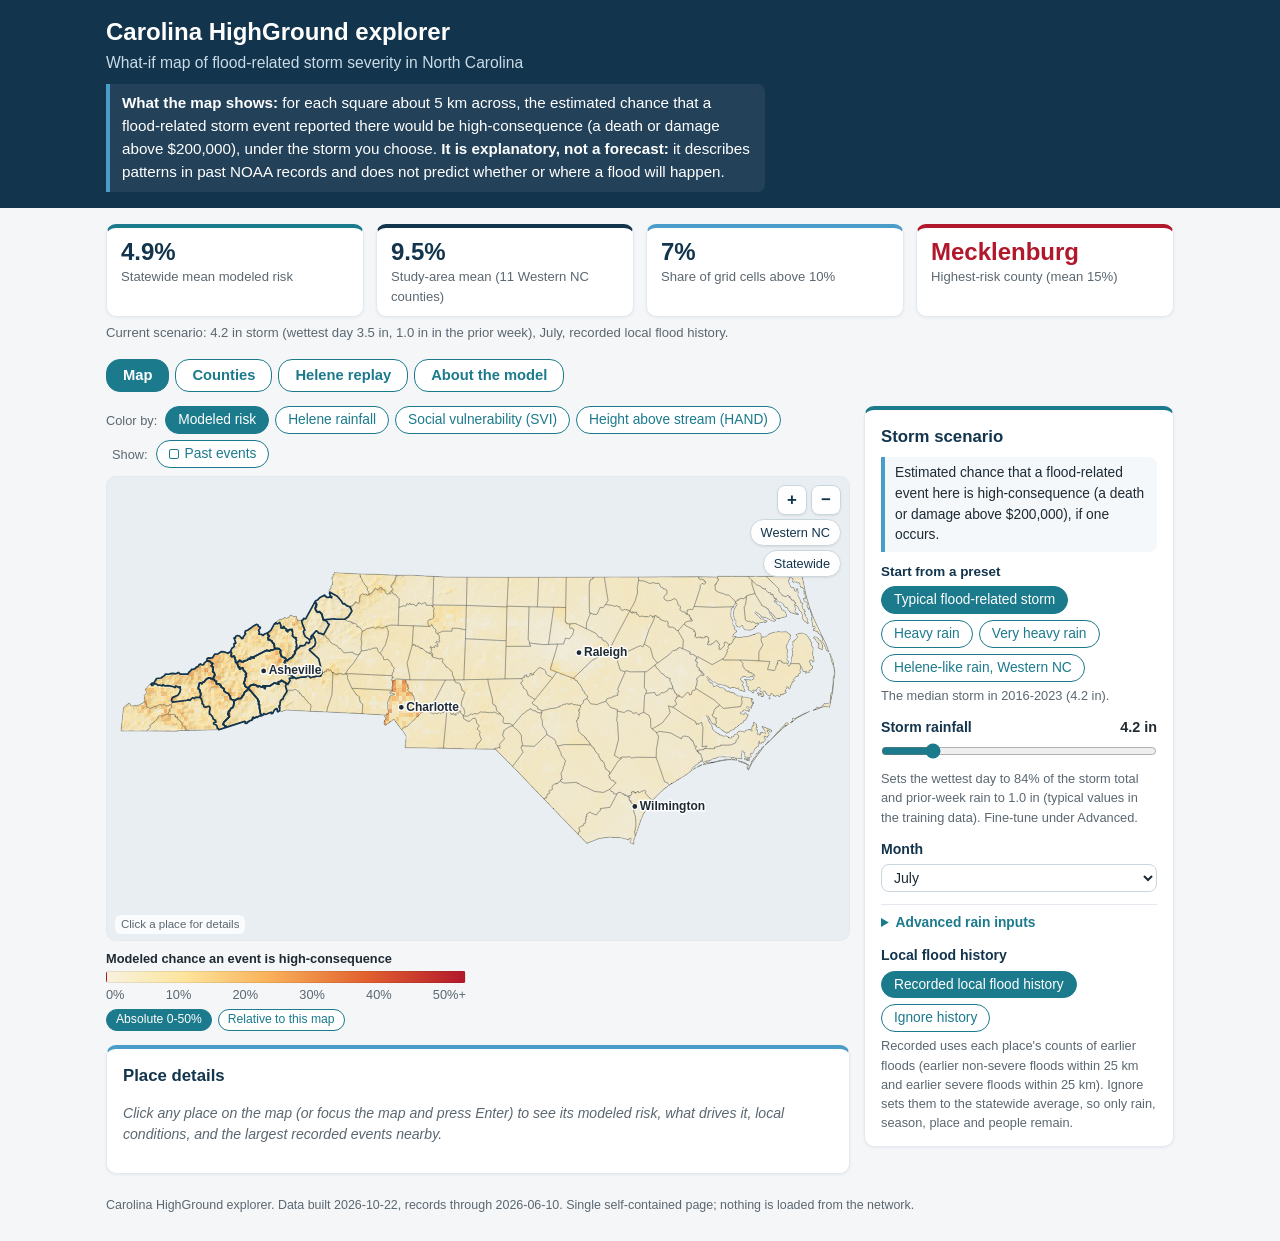
==== docs/explorer.html @ df5ea81e "Explorer v2 in report style, validation suite, Pages explorer, graph refresh" ====
<!DOCTYPE html>
<html lang="en">
<head>
<meta charset="utf-8">
<meta name="viewport" content="width=device-width, initial-scale=1">
<title>Carolina HighGround explorer</title>
<style>
:root {
  --navy: #12344d; --teal: #1b7a8c; --river: #4a9cc9; --alert: #b2182b; --sand: #f5f1e8;
  --ink: #1f2a33; --muted: #5b6770; --line: #e3e9ee; --bg: #f4f6f8; --head: #eef3f6;
}
* { box-sizing: border-box; }
html, body { margin: 0; }
body {
  font-family: -apple-system, "Segoe UI", Roboto, Helvetica, Arial, sans-serif;
  color: var(--ink); background: var(--bg); font-size: 15px; line-height: 1.5;
  -webkit-text-size-adjust: 100%;
}
a { color: var(--teal); }
:focus-visible { outline: 3px solid var(--teal); outline-offset: 2px; }
.wrap { max-width: 1100px; margin: 0 auto; padding: 0 16px; }
.sr-only { position: absolute; width: 1px; height: 1px; overflow: hidden; clip: rect(0 0 0 0); white-space: nowrap; }

/* header */
header.hg { background: var(--navy); color: #fff; padding: 18px 0 16px; }
header.hg h1 { margin: 0; font-size: 1.5rem; line-height: 1.2; font-weight: 700; }
header.hg .sub { margin: 4px 0 10px; color: #c9dbe6; font-size: .98rem; }
header.hg .lead {
  margin: 0; max-width: 78ch; font-size: .95rem; color: #fff; background: rgba(255,255,255,.07);
  border-left: 4px solid var(--river); padding: 8px 12px; border-radius: 0 8px 8px 0;
}
header.hg .lead strong { color: #fff; }
@media (max-width: 560px) {
  header.hg { padding: 14px 0 12px; }
  header.hg h1 { font-size: 1.25rem; }
  header.hg .sub { font-size: .88rem; }
  header.hg .lead { font-size: .86rem; }
  .stat-value { font-size: 1.25rem; }
  .tab { padding: 5px 12px; font-size: .86rem; }
}

/* stat cards */
.stat-grid { display: grid; grid-template-columns: repeat(auto-fit, minmax(150px, 1fr)); gap: 12px; margin: 16px 0 4px; }
.stat-card {
  background: #fff; border: 1px solid var(--line); border-top: 4px solid var(--teal); border-radius: 10px;
  padding: 10px 14px; box-shadow: 0 1px 3px rgba(18,52,77,.06); min-width: 0;
}
.stat-card.alert { border-top-color: var(--alert); }
.stat-card.river { border-top-color: var(--river); }
.stat-card.navy { border-top-color: var(--navy); }
.stat-value { font-size: 1.5rem; font-weight: 700; color: var(--navy); line-height: 1.15; overflow-wrap: anywhere; }
.stat-card.alert .stat-value { color: var(--alert); }
.stat-label { font-size: .82rem; color: var(--muted); margin-top: 2px; }
.stat-caption { font-size: .82rem; color: var(--muted); margin: 6px 0 0; }

/* pills and tabs */
.tabs { display: flex; flex-wrap: wrap; gap: 6px; margin: 16px 0 14px; padding: 0; }
.pill, .tab {
  font: inherit; font-size: .86rem; line-height: 1.3; padding: 4px 12px; border: 1px solid var(--teal);
  border-radius: 14px; background: #fff; color: var(--teal); cursor: pointer; text-decoration: none;
  display: inline-flex; align-items: center; gap: 6px;
}
.tab { font-size: .92rem; padding: 6px 16px; font-weight: 600; }
.pill:hover, .tab:hover { background: #e8f3f5; }
.tab[aria-selected="true"], .pill[aria-pressed="true"], .pill[aria-checked="true"], .pill.on { background: var(--teal); color: #fff; }
.pill[disabled] { opacity: .45; cursor: not-allowed; }
.pill .chk { width: 10px; height: 10px; border: 1.5px solid currentColor; border-radius: 2px; display: inline-block; }
.pill[aria-pressed="true"] .chk { background: #fff; }
.pillrow { display: flex; flex-wrap: wrap; gap: 6px; align-items: center; }
.pillrow .lbl { font-size: .8rem; color: var(--muted); margin-right: 2px; }

/* cards */
.card {
  background: #fff; border: 1px solid var(--line); border-top: 4px solid var(--teal); border-radius: 10px;
  padding: 14px 16px; box-shadow: 0 1px 3px rgba(18,52,77,.06); min-width: 0;
}
.card.navy { border-top-color: var(--navy); }
.card.river { border-top-color: var(--river); }
.card.alert { border-top-color: var(--alert); }
.card h2 { margin: 0 0 8px; font-size: 1.05rem; color: var(--navy); }
.card h3 { margin: 14px 0 6px; font-size: .92rem; color: var(--teal); }
.note { background: var(--sand); border-left: 5px solid var(--teal); border-radius: 8px; padding: 8px 12px; font-size: .88rem; margin: 8px 0; }
.note.warn { border-left-color: var(--alert); }
.hint { font-size: .8rem; color: var(--muted); margin: 4px 0 0; }
.meaning { font-size: .86rem; color: var(--ink); background: #f4f8fb; border-left: 4px solid var(--river); border-radius: 0 8px 8px 0; padding: 6px 10px; margin: 0 0 10px; }

/* map tab layout */
.map-layout { display: grid; grid-template-columns: minmax(0, 1fr) 310px; grid-template-areas: "map side" "place side"; gap: 14px; align-items: start; }
.map-col { grid-area: map; min-width: 0; }
.side { grid-area: side; min-width: 0; display: flex; flex-direction: column; gap: 14px; }
.place-col { grid-area: place; min-width: 0; }
@media (max-width: 820px) {
  .map-layout { grid-template-columns: minmax(0, 1fr); grid-template-areas: "map" "side" "place"; }
}
.map-wrap {
  position: relative; width: 100%; aspect-ratio: 16 / 10; min-height: 280px; max-height: 540px;
  border: 1px solid var(--line); border-radius: 10px; overflow: hidden; background: #e9eef2; margin-top: 8px;
}
.map-wrap canvas { position: absolute; inset: 0; width: 100%; height: 100%; display: block; touch-action: none; cursor: crosshair; }
.map-wrap canvas:focus-visible { outline: 3px solid var(--teal); outline-offset: -3px; }
.map-ctl { position: absolute; top: 8px; right: 8px; display: flex; flex-direction: column; gap: 4px; align-items: flex-end; }
.map-ctl .row { display: flex; gap: 4px; }
.map-ctl button {
  font: inherit; font-size: .8rem; background: rgba(255,255,255,.94); border: 1px solid #c9d6de; color: var(--navy);
  border-radius: 14px; padding: 3px 10px; cursor: pointer; box-shadow: 0 1px 2px rgba(0,0,0,.08);
}
.map-ctl button.sq { width: 30px; height: 30px; padding: 0; font-size: 1.05rem; font-weight: 700; border-radius: 8px; }
.map-ctl button:hover { background: #fff; border-color: var(--teal); }
.map-tip {
  position: absolute; pointer-events: none; display: none; background: rgba(255,255,255,.97); border: 1px solid #c9d6de;
  border-radius: 8px; padding: 6px 9px; font-size: .8rem; line-height: 1.35; box-shadow: 0 2px 8px rgba(18,52,77,.15);
  max-width: 230px; z-index: 5; color: var(--ink);
}
.map-tip b { color: var(--navy); }
.map-help { position: absolute; left: 8px; bottom: 6px; font-size: .72rem; color: var(--muted); background: rgba(255,255,255,.8); border-radius: 6px; padding: 1px 6px; }
.legend { display: flex; flex-wrap: wrap; gap: 8px 22px; align-items: flex-start; margin-top: 8px; font-size: .8rem; color: var(--muted); }
.legend .lg { min-width: 200px; flex: 1 1 220px; max-width: 360px; }
.legend .lg-title { font-weight: 600; color: var(--ink); font-size: .8rem; margin-bottom: 3px; }
.legend .ramp { height: 12px; border-radius: 3px; border: 1px solid rgba(0,0,0,.08); }
.legend .ticks { display: flex; justify-content: space-between; font-variant-numeric: tabular-nums; margin-top: 2px; }
.legend .dots { display: flex; flex-wrap: wrap; gap: 4px 14px; align-items: center; }
.legend .dot { display: inline-block; border-radius: 50%; vertical-align: middle; margin-right: 4px; }
.scale-toggle { margin-top: 5px; }
.scale-toggle .pill { font-size: .76rem; padding: 2px 9px; }

/* scenario panel */
.presets { display: flex; flex-wrap: wrap; gap: 6px; margin-bottom: 4px; }
.ctl { margin-top: 12px; }
.ctl-head { display: flex; justify-content: space-between; align-items: baseline; gap: 8px; }
.ctl label, .ctl .lab { font-size: .88rem; font-weight: 600; color: var(--navy); }
.ctl output { font-variant-numeric: tabular-nums; font-weight: 700; color: var(--ink); font-size: .9rem; }
input[type="range"] { width: 100%; accent-color: var(--teal); margin: 4px 0 0; }
select, input[type="search"] {
  font: inherit; font-size: .88rem; padding: 4px 8px; border: 1px solid #c9d6de; border-radius: 8px; background: #fff; color: var(--ink);
}
details.adv { margin-top: 12px; border-top: 1px solid var(--line); padding-top: 8px; }
details.adv summary { cursor: pointer; color: var(--teal); font-size: .86rem; font-weight: 600; }
.seg { border: 0; padding: 0; margin: 12px 0 0; }
.seg legend { font-size: .88rem; font-weight: 600; color: var(--navy); padding: 0; margin-bottom: 4px; }
.badge { display: inline-block; font-size: .72rem; padding: 1px 8px; border-radius: 10px; background: #fdebd2; color: #7a4a00; font-weight: 600; }
.badge.study { background: #dcecf0; color: var(--navy); }

/* place card */
.place-head { display: flex; justify-content: space-between; align-items: flex-start; gap: 10px; flex-wrap: wrap; }
.place-head h2 { margin: 0; }
.place-sub { font-size: .84rem; color: var(--muted); }
.risk-big { font-size: 1.9rem; font-weight: 700; line-height: 1.1; font-variant-numeric: tabular-nums; }
.riskbar { position: relative; height: 12px; border-radius: 6px; background: #eef2f4; margin: 6px 0 2px; overflow: hidden; }
.riskbar > span { position: absolute; left: 0; top: 0; bottom: 0; border-radius: 6px; }
.riskbar .base { position: absolute; top: -2px; bottom: -2px; width: 2px; background: var(--navy); }
.riskbar-scale { display: flex; justify-content: space-between; font-size: .72rem; color: var(--muted); }
.place-grid { display: grid; grid-template-columns: minmax(0, 1fr) minmax(0, 1fr); gap: 4px 22px; }
@media (max-width: 560px) { .place-grid { grid-template-columns: minmax(0, 1fr); } }
.drv { display: grid; grid-template-columns: minmax(0, 1.25fr) minmax(70px, 1fr); gap: 3px 8px; align-items: center; font-size: .8rem; }
.drv .nm { overflow: hidden; text-overflow: ellipsis; }
.drv .nm small { color: var(--muted); }
.drv .trk { position: relative; height: 10px; }
.drv .trk::before { content: ""; position: absolute; left: 50%; top: -2px; bottom: -2px; width: 1px; background: #b8c4cc; }
.drv .bar { position: absolute; top: 1px; height: 8px; border-radius: 2px; }
.drv .bar.up { left: 50%; background: var(--alert); }
.drv .bar.dn { right: 50%; background: var(--teal); }
.facts { width: 100%; border-collapse: collapse; font-size: .8rem; }
.facts td { padding: 2px 0; border-bottom: 1px solid #f0f3f5; vertical-align: top; }
.facts td:last-child { text-align: right; font-variant-numeric: tabular-nums; padding-left: 8px; white-space: nowrap; }
.evlist { list-style: none; padding: 0; margin: 0; font-size: .8rem; }
.evlist li { padding: 3px 0; border-bottom: 1px solid #f0f3f5; }
.evlist .hc { color: var(--alert); font-weight: 600; }
.copyrow { display: flex; align-items: center; gap: 10px; margin-top: 12px; }
.copyrow .status { font-size: .8rem; color: var(--teal); }

/* tables */
.toolbar { display: flex; flex-wrap: wrap; gap: 8px 14px; align-items: center; margin-bottom: 10px; }
.toolbar label { font-size: .86rem; }
.tablewrap { overflow-x: auto; border: 1px solid var(--line); border-radius: 10px; background: #fff; }
table.data { border-collapse: collapse; width: 100%; font-size: .82rem; font-variant-numeric: tabular-nums; }
table.data th { background: var(--head); color: var(--navy); text-align: left; font-weight: 600; padding: 0; white-space: nowrap; position: sticky; top: 0; }
table.data th button { font: inherit; background: none; border: 0; color: inherit; padding: 7px 8px; cursor: pointer; width: 100%; text-align: inherit; }
table.data th.num, table.data td.num { text-align: right; }
table.data th .arr { color: var(--teal); font-size: .75em; margin-left: 2px; }
table.data td { padding: 5px 8px; border-top: 1px solid #edf1f4; white-space: nowrap; }
table.data tbody tr.click { cursor: pointer; }
table.data tbody tr.click:hover { background: #f4f8fb; }
table.data tbody tr.study td:first-child { font-weight: 600; color: var(--navy); }
.ibar { display: inline-block; width: 60px; height: 8px; background: #eef2f4; border-radius: 4px; vertical-align: middle; margin-left: 6px; position: relative; overflow: hidden; }
.ibar > span { position: absolute; left: 0; top: 0; bottom: 0; }
.scroll-y { max-height: 560px; overflow: auto; }

/* helene */
.hel-layout { display: grid; grid-template-columns: minmax(0, 1fr) 310px; gap: 14px; align-items: start; }
@media (max-width: 820px) { .hel-layout { grid-template-columns: minmax(0, 1fr); } }
.kv { display: grid; grid-template-columns: auto auto; gap: 2px 12px; font-size: .86rem; justify-content: start; }
.kv dt { color: var(--muted); }
.kv dd { margin: 0; font-weight: 600; font-variant-numeric: tabular-nums; }
.rho { display: grid; grid-template-columns: minmax(0, 1fr) auto; gap: 3px 10px; font-size: .86rem; align-items: center; }
.rho .v { font-weight: 700; font-variant-numeric: tabular-nums; }

/* about */
.about-grid { display: grid; grid-template-columns: minmax(0, 1fr) minmax(0, 1fr); gap: 14px; }
@media (max-width: 820px) { .about-grid { grid-template-columns: minmax(0, 1fr); } }
.about-grid .wide { grid-column: 1 / -1; }
.coef { display: grid; grid-template-columns: minmax(0, 1.4fr) minmax(90px, 1fr) minmax(0, 1.2fr); gap: 3px 10px; align-items: center; font-size: .82rem; }
.coef .grp { grid-column: 1 / -1; font-weight: 700; color: var(--teal); margin-top: 8px; font-size: .8rem; text-transform: uppercase; letter-spacing: .03em; }
.coef .trk { position: relative; height: 12px; }
.coef .trk::before { content: ""; position: absolute; left: 50%; top: -3px; bottom: -3px; width: 1px; background: #9fb0bb; }
.coef .bar { position: absolute; top: 2px; height: 8px; border-radius: 2px; }
.coef .bar.up { left: 50%; background: var(--alert); }
.coef .bar.dn { right: 50%; background: var(--teal); }
.coef .dir { color: var(--muted); font-size: .76rem; }
.hbar { display: grid; grid-template-columns: minmax(0, 1.3fr) minmax(100px, 2fr) auto; gap: 5px 10px; align-items: center; font-size: .84rem; }
.hbar .trk { position: relative; height: 14px; background: #f0f3f5; border-radius: 3px; }
.hbar .trk > span { position: absolute; top: 0; bottom: 0; left: 0; border-radius: 3px; }
.hbar .trk > i { position: absolute; top: 6px; height: 2px; background: var(--ink); }
.hbar .v { font-variant-numeric: tabular-nums; font-weight: 600; }
.ci .trk { background: none; }
.ci .trk::before { content: ""; position: absolute; top: -3px; bottom: -3px; width: 1px; background: #9fb0bb; left: var(--zero, 50%); }
.ci .trk > b { position: absolute; top: 3px; width: 8px; height: 8px; border-radius: 50%; margin-left: -4px; background: var(--navy); }
.ci .trk > i { top: 6px; background: var(--navy); }
ul.plain { margin: 4px 0; padding-left: 18px; font-size: .88rem; }
ul.plain li { margin: 3px 0; }
footer.foot { color: var(--muted); font-size: .78rem; margin: 22px 0 26px; }
.empty { color: var(--muted); font-size: .88rem; font-style: italic; }
[hidden] { display: none !important; }
</style>
</head>
<body>
<header class="hg">
  <div class="wrap">
    <h1 id="title">Carolina HighGround explorer</h1>
    <p class="sub" id="subtitle"></p>
    <p class="lead" id="lead"></p>
  </div>
</header>

<main class="wrap" id="app">
  <div class="stat-grid" id="stats" aria-live="polite">
    <div class="stat-card"><div class="stat-value" id="st-state">-</div><div class="stat-label">Statewide mean modeled risk</div></div>
    <div class="stat-card navy"><div class="stat-value" id="st-study">-</div><div class="stat-label" id="st-study-lab">Study-area mean (Western NC)</div></div>
    <div class="stat-card river"><div class="stat-value" id="st-share">-</div><div class="stat-label">Share of grid cells above 10%</div></div>
    <div class="stat-card alert"><div class="stat-value" id="st-top">-</div><div class="stat-label" id="st-top-lab">Highest-risk county</div></div>
  </div>
  <p class="stat-caption" id="stat-caption"></p>

  <div class="tabs" role="tablist" aria-label="Explorer sections">
    <button class="tab" role="tab" id="tabbtn-map" aria-controls="tab-map" aria-selected="true">Map</button>
    <button class="tab" role="tab" id="tabbtn-counties" aria-controls="tab-counties" aria-selected="false" tabindex="-1">Counties</button>
    <button class="tab" role="tab" id="tabbtn-helene" aria-controls="tab-helene" aria-selected="false" tabindex="-1">Helene replay</button>
    <button class="tab" role="tab" id="tabbtn-about" aria-controls="tab-about" aria-selected="false" tabindex="-1">About the model</button>
  </div>

  <!-- MAP -->
  <section id="tab-map" role="tabpanel" aria-labelledby="tabbtn-map">
    <div class="map-layout">
      <div class="map-col">
        <div class="pillrow" role="group" aria-label="Map layers" id="layers-map">
          <span class="lbl">Color by:</span>
          <button class="pill" data-layer="risk" aria-pressed="true">Modeled risk</button>
          <button class="pill" data-layer="hrain" aria-pressed="false">Helene rainfall</button>
          <button class="pill" data-layer="svi" aria-pressed="false">Social vulnerability (SVI)</button>
          <button class="pill" data-layer="hand" aria-pressed="false">Height above stream (HAND)</button>
          <span class="pillrow"><span class="lbl" style="margin-left:6px">Show:</span>
          <button class="pill" data-toggle="events" aria-pressed="false"><span class="chk" aria-hidden="true"></span>Past events</button></span>
        </div>
        <div class="map-wrap" id="map-main">
          <canvas tabindex="0" role="img" aria-label="Map of North Carolina. Drag or use arrow keys to pan, mouse wheel or plus and minus keys to zoom, click or press Enter to inspect a place."></canvas>
          <div class="map-ctl">
            <div class="row"><button class="sq" data-act="in" aria-label="Zoom in">+</button><button class="sq" data-act="out" aria-label="Zoom out">&minus;</button></div>
            <button data-act="study">Western NC</button>
            <button data-act="state">Statewide</button>
          </div>
          <div class="map-tip" aria-hidden="true"></div>
          <div class="map-help">Click a place for details</div>
        </div>
        <div class="legend" id="legend-map"></div>
      </div>

      <aside class="side">
        <div class="card" id="scenario">
          <h2>Storm scenario</h2>
          <p class="meaning" id="meaning"></p>
          <div class="lab" style="font-size:.84rem;font-weight:600;color:var(--navy);margin-bottom:4px">Start from a preset</div>
          <div class="presets" id="presets" role="group" aria-label="Scenario presets"></div>
          <p class="hint" id="preset-desc"></p>

          <div class="ctl">
            <div class="ctl-head"><label for="rain-basic">Storm rainfall</label><output id="rain-basic-out" for="rain-basic"></output></div>
            <input type="range" id="rain-basic">
            <p class="hint" id="rain-basic-hint"></p>
          </div>

          <div class="ctl">
            <div class="ctl-head"><label for="month">Month</label><span class="badge" id="peak-badge" hidden>Peak hurricane season</span></div>
            <select id="month" style="margin-top:4px;width:100%"></select>
          </div>

          <details class="adv" id="adv">
            <summary>Advanced rain inputs</summary>
            <div class="ctl"><div class="ctl-head"><label for="rain-total">Storm total</label><output id="rain-total-out"></output></div><input type="range" id="rain-total"></div>
            <div class="ctl"><div class="ctl-head"><label for="rain-max1">Wettest single day</label><output id="rain-max1-out"></output></div><input type="range" id="rain-max1"></div>
            <div class="ctl"><div class="ctl-head"><label for="rain-ante">Rain in the prior 7 days</label><output id="rain-ante-out"></output></div><input type="range" id="rain-ante"></div>
            <p class="hint">The wettest day cannot exceed the storm total; the sliders keep them consistent.</p>
          </details>

          <fieldset class="seg">
            <legend>Local flood history</legend>
            <div class="pillrow" role="radiogroup" aria-label="Local flood history">
              <button class="pill" role="radio" data-hist="on" aria-checked="true">Recorded local flood history</button>
              <button class="pill" role="radio" data-hist="off" aria-checked="false">Ignore history</button>
            </div>
            <p class="hint" id="hist-hint"></p>
          </fieldset>
        </div>
      </aside>

      <div class="place-col">
        <div class="card river" id="place" aria-live="polite"></div>
      </div>
    </div>
  </section>

  <!-- COUNTIES -->
  <section id="tab-counties" role="tabpanel" aria-labelledby="tabbtn-counties" hidden>
    <p class="meaning" id="counties-meaning"></p>
    <div class="toolbar">
      <label>Search <input type="search" id="cty-search" placeholder="County name" aria-label="Search counties"></label>
      <label><input type="checkbox" id="cty-study"> Study area only</label>
      <button class="pill" id="cty-csv">Download CSV</button>
      <span class="hint" id="cty-count"></span>
    </div>
    <div class="tablewrap scroll-y"><table class="data" id="cty-table"><thead></thead><tbody></tbody></table></div>
    <p class="hint">Modeled values use the scenario set on the Map tab. Event counts, deaths and damage are NOAA flood-related records for the whole data period. Click a row to see the county on the map.</p>
  </section>

  <!-- HELENE -->
  <section id="tab-helene" role="tabpanel" aria-labelledby="tabbtn-helene" hidden>
    <p class="meaning" id="hel-meaning"></p>
    <div class="hel-layout">
      <div style="min-width:0">
        <div class="pillrow" role="group" aria-label="Helene map layers" id="layers-hel">
          <span class="lbl">Color by:</span>
          <button class="pill" data-layer="risk" aria-pressed="true">Modeled risk with Helene's rain</button>
          <button class="pill" data-layer="hrain" aria-pressed="false">Helene rainfall</button>
          <span class="pillrow"><span class="lbl" style="margin-left:6px">Show:</span>
          <button class="pill" data-toggle="events" aria-pressed="true"><span class="chk" aria-hidden="true"></span>Helene-week events</button></span>
        </div>
        <div class="map-wrap" id="map-hel">
          <canvas tabindex="0" role="img" aria-label="Map of the Helene replay. Drag or use arrow keys to pan, mouse wheel or plus and minus keys to zoom, click or press Enter to inspect a place."></canvas>
          <div class="map-ctl">
            <div class="row"><button class="sq" data-act="in" aria-label="Zoom in">+</button><button class="sq" data-act="out" aria-label="Zoom out">&minus;</button></div>
            <button data-act="study">Western NC</button>
            <button data-act="state">Statewide</button>
          </div>
          <div class="map-tip" aria-hidden="true"></div>
          <div class="map-help">Click a place for details</div>
        </div>
        <div class="legend" id="legend-hel"></div>
        <fieldset class="seg">
          <legend>Local flood history in this replay</legend>
          <div class="pillrow" role="radiogroup" aria-label="Local flood history in the Helene replay">
            <button class="pill" role="radio" data-hhist="on" aria-checked="true">Recorded local flood history</button>
            <button class="pill" role="radio" data-hhist="off" aria-checked="false">Ignore history</button>
          </div>
          <p class="hint" id="hel-hist-hint"></p>
        </fieldset>
      </div>
      <div style="display:flex;flex-direction:column;gap:14px;min-width:0">
        <div class="card navy" id="hel-summary"></div>
        <div class="card alert" id="hel-compare"></div>
      </div>
    </div>
    <div class="card river" id="hel-place" style="margin-top:14px" aria-live="polite"></div>
    <h3 style="color:var(--teal);margin:18px 0 6px;font-size:1rem">Counties: modeled risk vs. what NOAA recorded</h3>
    <div class="toolbar">
      <label><input type="checkbox" id="hel-study"> Study area only</label>
      <label>NOAA rank by
        <select id="hel-rankby">
          <option value="helene_deaths">deaths</option>
          <option value="helene_damage">damage</option>
          <option value="helene_hc_events">high-consequence events</option>
        </select>
      </label>
    </div>
    <div class="tablewrap scroll-y"><table class="data" id="hel-table"><thead></thead><tbody></tbody></table></div>
    <div class="note warn" id="hel-caveat" style="margin-top:12px"></div>
  </section>

  <!-- ABOUT -->
  <section id="tab-about" role="tabpanel" aria-labelledby="tabbtn-about" hidden>
    <div class="about-grid" id="about"></div>
  </section>

  <footer class="foot" id="foot"></footer>
</main>

<script>
const DATA = {"meta":{"title":"Carolina HighGround explorer","subtitle":"What-if map of flood-related storm severity in North Carolina","generated":"2026-10-22","data_end":"2026-06-10","hc_definition":"a death, or reported damage above $200,000 (the 90th percentile of positive damage in the training years)","n_events":2654,"n_dev":1957,"n_test":697,"n_dev_positives":153,"base_rate_dev":0.07818088911599387,"base_rate_test":0.06743185078909612,"model":{"name":"Logistic regression, 14 features","n_features":14,"feature_set":"+ Rainfall","cv_pr_auc":0.29206998400930234,"cv_pr_auc_sd":0.12210372140124554,"cv_base_rate":0.07818088911599387,"season_only_pr_auc":0.18602731289762836,"full_model_features":21,"full_model_cv_pr_auc":0.2990266886058383,"holdout_pr_auc":0.4445385853815494,"holdout_pr_lo":0.06550321880195073,"holdout_pr_hi":0.5586282187825727,"holdout_top10_capture":0.6595744680851063,"holdout_top10_lo":0.22431233362910383,"holdout_top10_hi":0.8529591104734575,"holdout_n":697,"holdout_positives":47,"holdout_excl_helene_pr_auc":0.08208902002227764,"holdout_excl_helene_positives":16,"helene_share_of_test_positives":0.6595744680851063,"note":"This explorer uses the 14-feature model. The report's 21-feature model adds hydrology and tract vulnerability and scores 0.299 against 0.292 here, a difference the data cannot separate."},"helene":{"label":"Helene","start":"2024-09-24","end":"2024-09-30","rain_window_note":"2024-09-24 to 2024-09-28 (prior-week rain: 2024-09-17 to 2024-09-23)","n_events":93,"n_deaths":80,"damage":1960454500.0},"grid":{"dlon":0.04166667,"dlat":0.04166667,"west":-84.30833,"east":-75.475,"south":33.85833,"north":36.56667,"n":7759},"sources":[{"name":"NOAA Storm Events Database (NCEI)","note":"Flood-related events 2016-2026: deaths, damage, location, date."},{"name":"gridMET daily precipitation (4 km)","note":"Storm rainfall, wettest day, prior-week rain."},{"name":"USGS 3DEP-derived DEM (62 m)","note":"Elevation, slope, relief; height above stream and drainage area via WhiteboxTools."},{"name":"USGS NHD High Resolution","note":"Distance to the nearest stream."},{"name":"USGS Annual NLCD 2023","note":"Paved (impervious) surface."},{"name":"FEMA National Risk Index v1.20","note":"County social vulnerability and population density."},{"name":"CDC/ATSDR Social Vulnerability Index 2022","note":"Tract vulnerability (context only, not a model input)."},{"name":"U.S. Census Bureau","note":"County and tract boundaries."}],"limitations":["Explanatory, not a forecast. Rainfall describes the storm itself, so the model estimates how severe a flood-related event is likely to be at a place, not whether flooding will happen.","The outcome is NOAA's reported record: a death, or reported damage above $200,000 (the 90th percentile of positive damage in the training years). Reporting differs by place, so some patterns may reflect who reports.","Grid cells are about 4 km wide and values are taken at the cell center, so local conditions can differ.","Only 153 high-consequence events in 2016-2023 trained the model; small effects cannot be detected.","66% of the 2024-2026 test positives come from the Helene week, so holdout scores largely measure one storm.","County values (population density, social vulnerability) are the same everywhere in a county.","Places far from any reported event are extrapolations from the model."]},"features":[{"key":"event_month","label":"Month of the storm","group":"season","unit":"month","display_unit":"","display_scale":1,"min":1,"max":12,"step":1,"scenario":true,"description":"Calendar month the storm begins."},{"key":"peak_hurricane_season","label":"Peak hurricane season (Aug-Oct)","group":"season","unit":"flag","display_unit":"","display_scale":1,"min":null,"max":null,"step":null,"scenario":false,"description":"1 when the month is August, September or October. Set from the month."},{"key":"slope_degrees","label":"Slope","group":"place","unit":"degrees","display_unit":"degrees","display_scale":1,"min":null,"max":null,"step":null,"scenario":false,"description":"Terrain slope at the location (62 m DEM)."},{"key":"elevation_m","label":"Elevation","group":"place","unit":"m","display_unit":"m","display_scale":1,"min":null,"max":null,"step":null,"scenario":false,"description":"Height above sea level."},{"key":"impervious_mean_250m","label":"Paved surface within 250 m","group":"place","unit":"%","display_unit":"%","display_scale":1,"min":null,"max":null,"step":null,"scenario":false,"description":"Mean impervious surface (Annual NLCD) within 250 m."},{"key":"distance_to_stream_m","label":"Distance to nearest stream","group":"place","unit":"m","display_unit":"m","display_scale":1,"min":null,"max":null,"step":null,"scenario":false,"description":"Distance to the nearest NHD stream or river line."},{"key":"local_relief_5km","label":"Relief within 5 km","group":"place","unit":"m","display_unit":"m","display_scale":1,"min":null,"max":null,"step":null,"scenario":false,"description":"Highest minus lowest ground within 5 km."},{"key":"population_density","label":"Population density (county)","group":"people","unit":"people per sq. mile","display_unit":"per sq. mi","display_scale":1,"min":null,"max":null,"step":null,"scenario":false,"description":"County population divided by county area (FEMA NRI)."},{"key":"SOVI_SCORE","label":"Social vulnerability (county SOVI)","group":"people","unit":"score","display_unit":"","display_scale":1,"min":null,"max":null,"step":null,"scenario":false,"description":"FEMA NRI social vulnerability score for the county."},{"key":"nearby_minor_flood_count_25km","label":"Earlier non-severe floods within 25 km","group":"history","unit":"events","display_unit":"","display_scale":1,"min":null,"max":null,"step":null,"scenario":false,"description":"Flood-related events in the 3 years before the end of the data, not high-consequence."},{"key":"nearby_severe_flood_count_25km","label":"Earlier severe floods within 25 km","group":"history","unit":"events","display_unit":"","display_scale":1,"min":null,"max":null,"step":null,"scenario":false,"description":"High-consequence flood-related events in the same window."},{"key":"rain_event_total_mm","label":"Storm rainfall","group":"rainfall","unit":"mm","display_unit":"in","display_scale":0.03937007874015748,"min":0,"max":25,"step":0.25,"scenario":true,"description":"gridMET rain summed over the storm window (starts a day before the event, at most 8 days)."},{"key":"rain_max_1day_mm","label":"Wettest single day","group":"rainfall","unit":"mm","display_unit":"in","display_scale":0.03937007874015748,"min":0,"max":15,"step":0.25,"scenario":true,"description":"Largest one-day gridMET rainfall in the window."},{"key":"rain_antecedent_7d_mm","label":"Rain in the prior 7 days","group":"rainfall","unit":"mm","display_unit":"in","display_scale":0.03937007874015748,"min":0,"max":10,"step":0.25,"scenario":true,"description":"gridMET rain in the 7 days before the window (wet ground)."}],"groups":[{"key":"season","label":"Season"},{"key":"place","label":"Place"},{"key":"people","label":"People (county)"},{"key":"history","label":"Local flood history"},{"key":"rainfall","label":"Rainfall"}],"model":{"features":["event_month","peak_hurricane_season","slope_degrees","elevation_m","impervious_mean_250m","distance_to_stream_m","local_relief_5km","population_density","SOVI_SCORE","nearby_minor_flood_count_25km","nearby_severe_flood_count_25km","rain_event_total_mm","rain_max_1day_mm","rain_antecedent_7d_mm"],"coef":{"event_month":0.23410085273605913,"peak_hurricane_season":0.22532574053144447,"slope_degrees":0.18178823271426717,"elevation_m":0.06926165313388068,"impervious_mean_250m":-0.6118581087662636,"distance_to_stream_m":0.017511895245559527,"local_relief_5km":0.06998883280156268,"population_density":0.47462376768914627,"SOVI_SCORE":0.062079012019451034,"nearby_minor_flood_count_25km":-0.41845388176777143,"nearby_severe_flood_count_25km":-0.07613900662244197,"rain_event_total_mm":0.09245381598596136,"rain_max_1day_mm":0.48467481307482935,"rain_antecedent_7d_mm":0.37443292145688467},"intercept":-2.9990509600342836,"mean":{"event_month":7.681144609095554,"peak_hurricane_season":0.4956566172713337,"slope_degrees":3.0423400349787655,"elevation_m":225.3645480923054,"impervious_mean_250m":13.907990886417231,"distance_to_stream_m":253.05372603046501,"local_relief_5km":162.2864500188826,"population_density":298.0901191976896,"SOVI_SCORE":54.35198042937149,"nearby_minor_flood_count_25km":13.706182933060807,"nearby_severe_flood_count_25km":0.9121103730199285,"rain_event_total_mm":125.42779764946346,"rain_max_1day_mm":98.26566172713338,"rain_antecedent_7d_mm":39.41057741440981},"std":{"event_month":2.510176959488854,"peak_hurricane_season":0.4999811346705716,"slope_degrees":4.519224309142264,"elevation_m":280.5184081223053,"impervious_mean_250m":18.25461817092847,"distance_to_stream_m":317.3648135408344,"local_relief_5km":218.11858597285323,"population_density":396.1348322877722,"SOVI_SCORE":26.964228504821445,"nearby_minor_flood_count_25km":13.464654142743681,"nearby_severe_flood_count_25km":1.3884852004412462,"rain_event_total_mm":80.6423574489537,"rain_max_1day_mm":58.57004721262872,"rain_antecedent_7d_mm":46.28687849290582},"median":{"event_month":8.0,"peak_hurricane_season":0.0,"slope_degrees":1.4971414804458618,"elevation_m":111.8253173828125,"impervious_mean_250m":4.696969696969697,"distance_to_stream_m":171.30629158946067,"local_relief_5km":72.81917190551758,"population_density":138.432360956105,"SOVI_SCORE":61.51399491,"nearby_minor_flood_count_25km":9.0,"nearby_severe_flood_count_25km":0.0,"rain_event_total_mm":106.8,"rain_max_1day_mm":84.9,"rain_antecedent_7d_mm":26.200000000000003}},"scenario":{"presets":[{"id":"typical","label":"Typical flood-related storm","description":"The median storm in 2016-2023 (4.2 in).","values":{"rain_event_total_mm":106.8,"rain_max_1day_mm":89.7,"rain_antecedent_7d_mm":26.2,"event_month":7}},{"id":"heavy","label":"Heavy rain","description":"A storm wetter than 90% of recorded events (8.9 in).","values":{"rain_event_total_mm":225.3,"rain_max_1day_mm":189.1,"rain_antecedent_7d_mm":26.2,"event_month":8}},{"id":"very_heavy","label":"Very heavy rain","description":"Wetter than 99% of recorded events (17.6 in).","values":{"rain_event_total_mm":446.9,"rain_max_1day_mm":375.2,"rain_antecedent_7d_mm":26.2,"event_month":9}},{"id":"helene","label":"Helene-like rain, Western NC","description":"Average Helene-week rain over the 11 study counties (13.6 in), September.","values":{"rain_event_total_mm":344.4,"rain_max_1day_mm":157.1,"rain_antecedent_7d_mm":23.1,"event_month":9}}],"ratio_max1day_to_total":0.839,"antecedent_default_mm":26.2},"grid":{"lon":[-81.6833,-81.6417,-81.6,-81.5583,-81.5167,-81.475,-81.4333,-81.3917,-81.35,-81.3083,-81.2667,-81.225,-81.1833,-81.1417,-81.1,-81.0583,-81.0167,-80.975,-80.9333,-80.8917,-80.85,-80.8083,-80.7667,-80.725,-80.6833,-80.6417,-80.6,-80.5583,-80.5167,-80.475,-80.4333,-76.8917,-76.85,-76.8083,-76.7667,-76.725,-76.6833,-76.6417,-76.6,-76.5583,-76.5167,-76.475,-76.4333,-76.3917,-76.35,-76.3083,-76.2667,-76.225,-76.1833,-76.1417,-76.1,-76.0583,-76.0167,-75.975,-75.9333,-75.8917,-81.725,-81.6833,-81.6417,-81.6,-81.5583,-81.5167,-81.475,-81.4333,-81.3917,-81.35,-81.3083,-81.2667,-81.225,-81.1833,-81.1417,-81.1,-81.0583,-81.0167,-80.975,-80.9333,-80.8917,-80.85,-80.8083,-80.7667,-80.725,-80.6833,-80.6417,-80.6,-80.5583,-80.5167,-80.475,-80.4333,-80.3917,-80.35,-80.3083,-80.2667,-80.225,-80.1833,-80.1417,-80.1,-80.0583,-80.0167,-79.975,-79.9333,-79.8917,-79.85,-79.8083,-79.7667,-79.725,-79.6833,-79.6417,-79.6,-79.5583,-79.5167,-79.475,-79.4333,-79.3917,-79.35,-79.3083,-79.2667,-79.225,-79.1833,-79.1417,-79.1,-79.0583,-79.0167,-78.975,-78.9333,-78.8917,-78.85,-78.8083,-78.7667,-78.725,-78.6833,-78.6417,-78.6,-78.5583,-78.5167,-78.475,-78.4333,-78.3917,-78.35,-78.3083,-78.2667,-78.225,-78.1833,-78.1417,-78.1,-78.0583,-78.0167,-77.975,-77.9333,-77.8917,-77.85,-77.8083,-77.7667,-77.725,-77.6833,-77.6417,-77.6,-77.5583,-77.5167,-77.475,-77.4333,-77.3917,-77.35,-77.3083,-77.2667,-77.225,-77.1833,-77.1417,-77.1,-77.0583,-77.0167,-76.975,-76.9333,-76.8917,-76.85,-76.8083,-76.7667,-76.725,-76.6833,-76.6417,-76.6,-76.5583,-76.5167,-76.475,-76.4333,-76.3917,-76.35,-76.3083,-76.2667,-76.225,-76.1833,-76.1417,-76.1,-76.0583,-76.0167,-75.975,-75.9333,-75.8917,-75.85,-81.6833,-81.6417,-81.6,-81.5583,-81.5167,-81.475,-81.4333,-81.3917,-81.35,-81.3083,-81.2667,-81.225,-81.1833,-81.1417,-81.1,-81.0583,-81.0167,-80.975,-80.9333,-80.8917,-80.85,-80.8083,-80.7667,-80.725,-80.6833,-80.6417,-80.6,-80.5583,-80.5167,-80.475,-80.4333,-80.3917,-80.35,-80.3083,-80.2667,-80.225,-80.1833,-80.1417,-80.1,-80.0583,-80.0167,-79.975,-79.9333,-79.8917,-79.85,-79.8083,-79.7667,-79.725,-79.6833,-79.6417,-79.6,-79.5583,-79.5167,-79.475,-79.4333,-79.3917,-79.35,-79.3083,-79.2667,-79.225,-79.1833,-79.1417,-79.1,-79.0583,-79.0167,-78.975,-78.9333,-78.8917,-78.85,-78.8083,-78.7667,-78.725,-78.6833,-78.6417,-78.6,-78.5583,-78.5167,-78.475,-78.4333,-78.3917,-78.35,-78.3083,-78.2667,-78.225,-78.1833,-78.1417,-78.1,-78.0583,-78.0167,-77.975,-77.9333,-77.8917,-77.85,-77.8083,-77.7667,-77.725,-77.6833,-77.6417,-77.6,-77.5583,-77.5167,-77.475,-77.4333,-77.3917,-77.35,-77.3083,-77.2667,-77.225,-77.1833,-77.1417,-77.1,-77.0583,-77.0167,-76.975,-76.9333,-76.8917,-76.85,-76.8083,-76.7667,-76.725,-76.6833,-76.6417,-76.6,-76.5583,-76.5167,-76.475,-76.4333,-76.3917,-76.35,-76.3083,-76.2667,-76.225,-76.1833,-76.1417,-76.1,-76.0583,-76.0167,-75.975,-75.9333,-75.8917,-75.85,-81.725,-81.6833,-81.6417,-81.6,-81.5583,-81.5167,-81.475,-81.4333,-81.3917,-81.35,-81.3083,-81.2667,-81.225,-81.1833,-81.1417,-81.1,-81.0583,-81.0167,-80.975,-80.9333,-80.8917,-80.85,-80.8083,-80.7667,-80.725,-80.6833,-80.6417,-80.6,-80.5583,-80.5167,-80.475,-80.4333,-80.3917,-80.35,-80.3083,-80.2667,-80.225,-80.1833,-80.1417,-80.1,-80.0583,-80.0167,-79.975,-79.9333,-79.8917,-79.85,-79.8083,-79.7667,-79.725,-79.6833,-79.6417,-79.6,-79.5583,-79.5167,-79.475,-79.4333,-79.3917,-79.35,-79.3083,-79.2667,-79.225,-79.1833,-79.1417,-79.1,-79.0583,-79.0167,-78.975,-78.9333,-78.8917,-78.85,-78.8083,-78.7667,-78.725,-78.6833,-78.6417,-78.6,-78.5583,-78.5167,-78.475,-78.4333,-78.3917,-78.35,-78.3083,-78.2667,-78.225,-78.1833,-78.1417,-78.1,-78.0583,-78.0167,-77.975,-77.9333,-77.8917,-77.85,-77.8083,-77.7667,-77.725,-77.6833,-77.6417,-77.6,-77.5583,-77.5167,-77.475,-77.4333,-77.3917,-77.35,-77.3083,-77.2667,-77.225,-77.1833,-77.1417,-77.1,-77.0583,-77.0167,-76.975,-76.9333,-76.8917,-76.85,-76.8083,-76.7667,-76.725,-76.6833,-76.6417,-76.6,-76.5583,-76.5167,-76.475,-76.4333,-76.3917,-76.35,-76.3083,-76.2667,-76.225,-76.1833,-76.1417,-76.1,-76.0583,-76.0167,-75.975,-75.9333,-75.8917,-75.85,-81.725,-81.6833,-81.6417,-81.6,-81.5583,-81.5167,-81.475,-81.4333,-81.3917,-81.35,-81.3083,-81.2667,-81.225,-81.1833,-81.1417,-81.1,-81.0583,-81.0167,-80.975,-80.9333,-80.8917,-80.85,-80.8083,-80.7667,-80.725,-80.6833,-80.6417,-80.6,-80.5583,-80.5167,-80.475,-80.4333,-80.3917,-80.35,-80.3083,-80.2667,-80.225,-80.1833,-80.1417,-80.1,-80.0583,-80.0167,-79.975,-79.9333,-79.8917,-79.85,-79.8083,-79.7667,-79.725,-79.6833,-79.6417,-79.6,-79.5583,-79.5167,-79.475,-79.4333,-79.3917,-79.35,-79.3083,-79.2667,-79.225,-79.1833,-79.1417,-79.1,-79.0583,-79.0167,-78.975,-78.9333,-78.8917,-78.85,-78.8083,-78.7667,-78.725,-78.6833,-78.6417,-78.6,-78.5583,-78.5167,-78.475,-78.4333,-78.3917,-78.35,-78.3083,-78.2667,-78.225,-78.1833,-78.1417,-78.1,-78.0583,-78.0167,-77.975,-77.9333,-77.8917,-77.85,-77.8083,-77.7667,-77.725,-77.6833,-77.6417,-77.6,-77.5583,-77.5167,-77.475,-77.4333,-77.3917,-77.35,-77.3083,-77.2667,-77.225,-77.1833,-77.1417,-77.1,-77.0583,-77.0167,-76.975,-76.9333,-76.8917,-76.85,-76.8083,-76.7667,-76.725,-76.6833,-76.6417,-76.6,-76.5583,-76.5167,-76.475,-76.4333,-76.3917,-76.35,-76.3083,-76.2667,-76.225,-76.1833,-76.1417,-76.1,-76.0583,-76.0167,-75.975,-75.9333,-75.85,-75.8083,-81.85,-81.8083,-81.7667,-81.725,-81.6833,-81.6417,-81.6,-81.5583,-81.5167,-81.475,-81.4333,-81.3917,-81.35,-81.3083,-81.2667,-81.225,-81.1833,-81.1417,-81.1,-81.0583,-81.0167,-80.975,-80.9333,-80.8917,-80.85,-80.8083,-80.7667,-80.725,-80.6833,-80.6417,-80.6,-80.5583,-80.5167,-80.475,-80.4333,-80.3917,-80.35,-80.3083,-80.2667,-80.225,-80.1833,-80.1417,-80.1,-80.0583,-80.0167,-79.975,-79.9333,-79.8917,-79.85,-79.8083,-79.7667,-79.725,-79.6833,-79.6417,-79.6,-79.5583,-79.5167,-79.475,-79.4333,-79.3917,-79.35,-79.3083,-79.2667,-79.225,-79.1833,-79.1417,-79.1,-79.0583,-79.0167,-78.975,-78.9333,-78.8917,-78.85,-78.8083,-78.7667,-78.725,-78.6833,-78.6417,-78.6,-78.5583,-78.5167,-78.475,-78.4333,-78.3917,-78.35,-78.3083,-78.2667,-78.225,-78.1833,-78.1417,-78.1,-78.0583,-78.0167,-77.975,-77.9333,-77.8917,-77.85,-77.8083,-77.7667,-77.725,-77.6833,-77.6417,-77.6,-77.5583,-77.5167,-77.475,-77.4333,-77.3917,-77.35,-77.3083,-77.2667,-77.225,-77.1833,-77.1417,-77.1,-77.0583,-77.0167,-76.975,-76.9333,-76.8917,-76.85,-76.8083,-76.7667,-76.725,-76.6833,-76.6417,-76.6,-76.5583,-76.5167,-76.475,-76.4333,-76.3917,-76.35,-76.3083,-76.2667,-76.225,-76.1833,-76.1417,-76.1,-76.0583,-76.0167,-75.975,-75.9333,-75.85,-75.8083,-81.8917,-81.85,-81.8083,-81.7667,-81.725,-81.6833,-81.6417,-81.6,-81.5583,-81.5167,-81.475,-81.4333,-81.3917,-81.35,-81.3083,-81.2667,-81.225,-81.1833,-81.1417,-81.1,-81.0583,-81.0167,-80.975,-80.9333,-80.8917,-80.85,-80.8083,-80.7667,-80.725,-80.6833,-80.6417,-80.6,-80.5583,-80.5167,-80.475,-80.4333,-80.3917,-80.35,-80.3083,-80.2667,-80.225,-80.1833,-80.1417,-80.1,-80.0583,-80.0167,-79.975,-79.9333,-79.8917,-79.85,-79.8083,-79.7667,-79.725,-79.6833,-79.6417,-79.6,-79.5583,-79.5167,-79.475,-79.4333,-79.3917,-79.35,-79.3083,-79.2667,-79.225,-79.1833,-79.1417,-79.1,-79.0583,-79.0167,-78.975,-78.9333,-78.8917,-78.85,-78.8083,-78.7667,-78.725,-78.6833,-78.6417,-78.6,-78.5583,-78.5167,-78.475,-78.4333,-78.3917,-78.35,-78.3083,-78.2667,-78.225,-78.1833,-78.1417,-78.1,-78.0583,-78.0167,-77.975,-77.9333,-77.8917,-77.85,-77.8083,-77.7667,-77.725,-77.6833,-77.6417,-77.6,-77.5583,-77.5167,-77.475,-77.4333,-77.3917,-77.35,-77.3083,-77.2667,-77.225,-77.1833,-77.1417,-77.1,-77.0583,-77.0167,-76.975,-76.9333,-76.8917,-76.85,-76.8083,-76.7667,-76.725,-76.6833,-76.6417,-76.6,-76.5583,-76.5167,-76.475,-76.4333,-76.3917,-76.35,-76.3083,-76.2667,-76.225,-76.1833,-76.1417,-76.1,-76.0583,-76.0167,-75.975,-75.9333,-75.8917,-75.85,-75.8083,-81.9333,-81.8917,-81.85,-81.8083,-81.7667,-81.725,-81.6833,-81.6417,-81.6,-81.5583,-81.5167,-81.475,-81.4333,-81.3917,-81.35,-81.3083,-81.2667,-81.225,-81.1833,-81.1417,-81.1,-81.0583,-81.0167,-80.975,-80.9333,-80.8917,-80.85,-80.8083,-80.7667,-80.725,-80.6833,-80.6417,-80.6,-80.5583,-80.5167,-80.475,-80.4333,-80.3917,-80.35,-80.3083,-80.2667,-80.225,-80.1833,-80.1417,-80.1,-80.0583,-80.0167,-79.975,-79.9333,-79.8917,-79.85,-79.8083,-79.7667,-79.725,-79.6833,-79.6417,-79.6,-79.5583,-79.5167,-79.475,-79.4333,-79.3917,-79.35,-79.3083,-79.2667,-79.225,-79.1833,-79.1417,-79.1,-79.0583,-79.0167,-78.975,-78.9333,-78.8917,-78.85,-78.8083,-78.7667,-78.725,-78.6833,-78.6417,-78.6,-78.5583,-78.5167,-78.475,-78.4333,-78.3917,-78.35,-78.3083,-78.2667,-78.225,-78.1833,-78.1417,-78.1,-78.0583,-78.0167,-77.975,-77.9333,-77.8917,-77.85,-77.8083,-77.7667,-77.725,-77.6833,-77.6417,-77.6,-77.5583,-77.5167,-77.475,-77.4333,-77.3917,-77.35,-77.3083,-77.2667,-77.225,-77.1833,-77.1417,-77.1,-77.0583,-77.0167,-76.975,-76.9333,-76.8917,-76.85,-76.8083,-76.7667,-76.725,-76.6833,-76.6417,-76.6,-76.5583,-76.5167,-76.475,-76.4333,-76.3917,-76.35,-76.3083,-76.2667,-76.225,-76.1833,-76.1417,-76.1,-76.0583,-76.0167,-75.975,-75.9333,-75.8917,-75.85,-75.8083,-81.975,-81.9333,-81.8917,-81.85,-81.8083,-81.7667,-81.725,-81.6833,-81.6417,-81.6,-81.5583,-81.5167,-81.475,-81.4333,-81.3917,-81.35,-81.3083,-81.2667,-81.225,-81.1833,-81.1417,-81.1,-81.0583,-81.0167,-80.975,-80.9333,-80.8917,-80.85,-80.8083,-80.7667,-80.725,-80.6833,-80.6417,-80.6,-80.5583,-80.5167,-80.475,-80.4333,-80.3917,-80.35,-80.3083,-80.2667,-80.225,-80.1833,-80.1417,-80.1,-80.0583,-80.0167,-79.975,-79.9333,-79.8917,-79.85,-79.8083,-79.7667,-79.725,-79.6833,-79.6417,-79.6,-79.5583,-79.5167,-79.475,-79.4333,-79.3917,-79.35,-79.3083,-79.2667,-79.225,-79.1833,-79.1417,-79.1,-79.0583,-79.0167,-78.975,-78.9333,-78.8917,-78.85,-78.8083,-78.7667,-78.725,-78.6833,-78.6417,-78.6,-78.5583,-78.5167,-78.475,-78.4333,-78.3917,-78.35,-78.3083,-78.2667,-78.225,-78.1833,-78.1417,-78.1,-78.0583,-78.0167,-77.975,-77.9333,-77.8917,-77.85,-77.8083,-77.7667,-77.725,-77.6833,-77.6417,-77.6,-77.5583,-77.5167,-77.475,-77.4333,-77.3917,-77.35,-77.3083,-77.2667,-77.225,-77.1833,-77.1417,-77.1,-77.0583,-77.0167,-76.975,-76.9333,-76.8917,-76.85,-76.8083,-76.7667,-76.725,-76.6833,-76.6417,-76.6,-76.5583,-76.5167,-76.475,-76.4333,-76.3917,-76.35,-76.3083,-76.2667,-76.225,-76.1833,-76.1417,-76.1,-76.0583,-76.0167,-75.975,-75.9333,-75.8917,-75.85,-75.8083,-75.7667,-81.975,-81.9333,-81.8917,-81.85,-81.8083,-81.7667,-81.725,-81.6833,-81.6417,-81.6,-81.5583,-81.5167,-81.475,-81.4333,-81.3917,-81.35,-81.3083,-81.2667,-81.225,-81.1833,-81.1417,-81.1,-81.0583,-81.0167,-80.975,-80.9333,-80.8917,-80.85,-80.8083,-80.7667,-80.725,-80.6833,-80.6417,-80.6,-80.5583,-80.5167,-80.475,-80.4333,-80.3917,-80.35,-80.3083,-80.2667,-80.225,-80.1833,-80.1417,-80.1,-80.0583,-80.0167,-79.975,-79.9333,-79.8917,-79.85,-79.8083,-79.7667,-79.725,-79.6833,-79.6417,-79.6,-79.5583,-79.5167,-79.475,-79.4333,-79.3917,-79.35,-79.3083,-79.2667,-79.225,-79.1833,-79.1417,-79.1,-79.0583,-79.0167,-78.975,-78.9333,-78.8917,-78.85,-78.8083,-78.7667,-78.725,-78.6833,-78.6417,-78.6,-78.5583,-78.5167,-78.475,-78.4333,-78.3917,-78.35,-78.3083,-78.2667,-78.225,-78.1833,-78.1417,-78.1,-78.0583,-78.0167,-77.975,-77.9333,-77.8917,-77.85,-77.8083,-77.7667,-77.725,-77.6833,-77.6417,-77.6,-77.5583,-77.5167,-77.475,-77.4333,-77.3917,-77.35,-77.3083,-77.2667,-77.225,-77.1833,-77.1417,-77.1,-77.0583,-77.0167,-76.975,-76.9333,-76.8917,-76.85,-76.8083,-76.7667,-76.725,-76.6833,-76.6417,-76.6,-76.5583,-76.5167,-76.475,-76.4333,-76.3917,-76.35,-76.3083,-76.2667,-76.225,-76.1833,-76.1417,-76.1,-76.0583,-76.0167,-75.975,-75.9333,-75.8917,-75.85,-75.8083,-75.7667,-82.2667,-82.225,-82.1833,-82.1417,-82.0167,-81.975,-81.9333,-81.8917,-81.85,-81.8083,-81.7667,-81.725,-81.6833,-81.6417,-81.6,-81.5583,-81.5167,-81.475,-81.4333,-81.3917,-81.35,-81.3083,-81.2667,-81.225,-81.1833,-81.1417,-81.1,-81.0583,-81.0167,-80.975,-80.9333,-80.8917,-80.85,-80.8083,-80.7667,-80.725,-80.6833,-80.6417,-80.6,-80.5583,-80.5167,-80.475,-80.4333,-80.3917,-80.35,-80.3083,-80.2667,-80.225,-80.1833,-80.1417,-80.1,-80.0583,-80.0167,-79.975,-79.9333,-79.8917,-79.85,-79.8083,-79.7667,-79.725,-79.6833,-79.6417,-79.6,-79.5583,-79.5167,-79.475,-79.4333,-79.3917,-79.35,-79.3083,-79.2667,-79.225,-79.1833,-79.1417,-79.1,-79.0583,-79.0167,-78.975,-78.9333,-78.8917,-78.85,-78.8083,-78.7667,-78.725,-78.6833,-78.6417,-78.6,-78.5583,-78.5167,-78.475,-78.4333,-78.3917,-78.35,-78.3083,-78.2667,-78.225,-78.1833,-78.1417,-78.1,-78.0583,-78.0167,-77.975,-77.9333,-77.8917,-77.85,-77.8083,-77.7667,-77.725,-77.6833,-77.6417,-77.6,-77.5583,-77.5167,-77.475,-77.4333,-77.3917,-77.35,-77.3083,-77.2667,-77.225,-77.1833,-77.1417,-77.1,-77.0583,-77.0167,-76.975,-76.9333,-76.8917,-76.85,-76.8083,-76.7667,-76.725,-76.6833,-76.6417,-76.6,-76.5583,-76.5167,-76.475,-76.4333,-76.3917,-76.35,-76.3083,-76.2667,-76.225,-76.1833,-76.1417,-76.1,-76.0583,-75.9333,-75.85,-75.8083,-75.7667,-75.725,-82.3917,-82.35,-82.3083,-82.2667,-82.225,-82.1833,-82.1417,-82.1,-82.0583,-82.0167,-81.975,-81.9333,-81.8917,-81.85,-81.8083,-81.7667,-81.725,-81.6833,-81.6417,-81.6,-81.5583,-81.5167,-81.475,-81.4333,-81.3917,-81.35,-81.3083,-81.2667,-81.225,-81.1833,-81.1417,-81.1,-81.0583,-81.0167,-80.975,-80.9333,-80.8917,-80.85,-80.8083,-80.7667,-80.725,-80.6833,-80.6417,-80.6,-80.5583,-80.5167,-80.475,-80.4333,-80.3917,-80.35,-80.3083,-80.2667,-80.225,-80.1833,-80.1417,-80.1,-80.0583,-80.0167,-79.975,-79.9333,-79.8917,-79.85,-79.8083,-79.7667,-79.725,-79.6833,-79.6417,-79.6,-79.5583,-79.5167,-79.475,-79.4333,-79.3917,-79.35,-79.3083,-79.2667,-79.225,-79.1833,-79.1417,-79.1,-79.0583,-79.0167,-78.975,-78.9333,-78.8917,-78.85,-78.8083,-78.7667,-78.725,-78.6833,-78.6417,-78.6,-78.5583,-78.5167,-78.475,-78.4333,-78.3917,-78.35,-78.3083,-78.2667,-78.225,-78.1833,-78.1417,-78.1,-78.0583,-78.0167,-77.975,-77.9333,-77.8917,-77.85,-77.8083,-77.7667,-77.725,-77.6833,-77.6417,-77.6,-77.5583,-77.5167,-77.475,-77.4333,-77.3917,-77.35,-77.3083,-77.2667,-77.225,-77.1833,-77.1417,-77.1,-77.0583,-77.0167,-76.975,-76.9333,-76.8917,-76.85,-76.8083,-76.7667,-76.725,-76.6833,-76.6417,-76.6,-76.5583,-76.5167,-76.475,-76.4333,-76.3917,-76.35,-76.3083,-76.2667,-76.225,-76.1833,-75.85,-75.8083,-75.7667,-75.725,-82.6417,-82.4333,-82.3917,-82.35,-82.3083,-82.2667,-82.225,-82.1833,-82.1417,-82.1,-82.0583,-82.0167,-81.975,-81.9333,-81.8917,-81.85,-81.8083,-81.7667,-81.725,-81.6833,-81.6417,-81.6,-81.5583,-81.5167,-81.475,-81.4333,-81.3917,-81.35,-81.3083,-81.2667,-81.225,-81.1833,-81.1417,-81.1,-81.0583,-81.0167,-80.975,-80.9333,-80.8917,-80.85,-80.8083,-80.7667,-80.725,-80.6833,-80.6417,-80.6,-80.5583,-80.5167,-80.475,-80.4333,-80.3917,-80.35,-80.3083,-80.2667,-80.225,-80.1833,-80.1417,-80.1,-80.0583,-80.0167,-79.975,-79.9333,-79.8917,-79.85,-79.8083,-79.7667,-79.725,-79.6833,-79.6417,-79.6,-79.5583,-79.5167,-79.475,-79.4333,-79.3917,-79.35,-79.3083,-79.2667,-79.225,-79.1833,-79.1417,-79.1,-79.0583,-79.0167,-78.975,-78.9333,-78.8917,-78.85,-78.8083,-78.7667,-78.725,-78.6833,-78.6417,-78.6,-78.5583,-78.5167,-78.475,-78.4333,-78.3917,-78.35,-78.3083,-78.2667,-78.225,-78.1833,-78.1417,-78.1,-78.0583,-78.0167,-77.975,-77.9333,-77.8917,-77.85,-77.8083,-77.7667,-77.725,-77.6833,-77.6417,-77.6,-77.5583,-77.5167,-77.475,-77.4333,-77.3917,-77.35,-77.3083,-77.2667,-77.225,-77.1833,-77.1417,-77.1,-77.0583,-77.0167,-76.975,-76.9333,-76.8917,-76.85,-76.8083,-76.7667,-76.725,-76.6833,-76.6417,-76.6,-76.5583,-76.5167,-76.475,-76.4333,-76.3917,-75.8083,-75.725,-75.6833,-82.725,-82.6833,-82.6417,-82.6,-82.4333,-82.3917,-82.35,-82.3083,-82.2667,-82.225,-82.1833,-82.1417,-82.1,-82.0583,-82.0167,-81.975,-81.9333,-81.8917,-81.85,-81.8083,-81.7667,-81.725,-81.6833,-81.6417,-81.6,-81.5583,-81.5167,-81.475,-81.4333,-81.3917,-81.35,-81.3083,-81.2667,-81.225,-81.1833,-81.1417,-81.1,-81.0583,-81.0167,-80.975,-80.9333,-80.8917,-80.85,-80.8083,-80.7667,-80.725,-80.6833,-80.6417,-80.6,-80.5583,-80.5167,-80.475,-80.4333,-80.3917,-80.35,-80.3083,-80.2667,-80.225,-80.1833,-80.1417,-80.1,-80.0583,-80.0167,-79.975,-79.9333,-79.8917,-79.85,-79.8083,-79.7667,-79.725,-79.6833,-79.6417,-79.6,-79.5583,-79.5167,-79.475,-79.4333,-79.3917,-79.35,-79.3083,-79.2667,-79.225,-79.1833,-79.1417,-79.1,-79.0583,-79.0167,-78.975,-78.9333,-78.8917,-78.85,-78.8083,-78.7667,-78.725,-78.6833,-78.6417,-78.6,-78.5583,-78.5167,-78.475,-78.4333,-78.3917,-78.35,-78.3083,-78.2667,-78.225,-78.1833,-78.1417,-78.1,-78.0583,-78.0167,-77.975,-77.9333,-77.8917,-77.85,-77.8083,-77.7667,-77.725,-77.6833,-77.6417,-77.6,-77.5583,-77.5167,-77.475,-77.4333,-77.3917,-77.35,-77.3083,-77.2667,-77.225,-77.1833,-77.1417,-77.1,-77.0583,-77.0167,-76.975,-76.9333,-76.8917,-76.85,-76.8083,-76.7667,-76.725,-76.6833,-76.6417,-76.6,-76.5583,-76.5167,-76.475,-75.725,-75.6833,-75.6417,-82.7667,-82.725,-82.6833,-82.6417,-82.6,-82.5167,-82.475,-82.4333,-82.3917,-82.35,-82.3083,-82.2667,-82.225,-82.1833,-82.1417,-82.1,-82.0583,-82.0167,-81.975,-81.9333,-81.8917,-81.85,-81.8083,-81.7667,-81.725,-81.6833,-81.6417,-81.6,-81.5583,-81.5167,-81.475,-81.4333,-81.3917,-81.35,-81.3083,-81.2667,-81.225,-81.1833,-81.1417,-81.1,-81.0583,-81.0167,-80.975,-80.9333,-80.8917,-80.85,-80.8083,-80.7667,-80.725,-80.6833,-80.6417,-80.6,-80.5583,-80.5167,-80.475,-80.4333,-80.3917,-80.35,-80.3083,-80.2667,-80.225,-80.1833,-80.1417,-80.1,-80.0583,-80.0167,-79.975,-79.9333,-79.8917,-79.85,-79.8083,-79.7667,-79.725,-79.6833,-79.6417,-79.6,-79.5583,-79.5167,-79.475,-79.4333,-79.3917,-79.35,-79.3083,-79.2667,-79.225,-79.1833,-79.1417,-79.1,-79.0583,-79.0167,-78.975,-78.9333,-78.8917,-78.85,-78.8083,-78.7667,-78.725,-78.6833,-78.6417,-78.6,-78.5583,-78.5167,-78.475,-78.4333,-78.3917,-78.35,-78.3083,-78.2667,-78.225,-78.1833,-78.1417,-78.1,-78.0583,-78.0167,-77.975,-77.9333,-77.8917,-77.85,-77.8083,-77.7667,-77.725,-77.6833,-77.6417,-77.6,-77.5583,-77.5167,-77.475,-77.4333,-77.3917,-77.35,-77.3083,-77.2667,-77.225,-77.1833,-77.1417,-77.1,-77.0583,-77.0167,-76.975,-76.9333,-76.8917,-76.85,-76.8083,-76.7667,-76.725,-76.6833,-76.4333,-76.3917,-76.2667,-76.225,-76.1833,-76.1417,-76.1,-76.0583,-76.0167,-75.9333,-75.8917,-75.85,-75.6833,-75.6417,-82.9333,-82.8917,-82.85,-82.8083,-82.7667,-82.725,-82.6833,-82.6417,-82.6,-82.5583,-82.5167,-82.475,-82.4333,-82.3917,-82.35,-82.3083,-82.2667,-82.225,-82.1833,-82.1417,-82.1,-82.0583,-82.0167,-81.975,-81.9333,-81.8917,-81.85,-81.8083,-81.7667,-81.725,-81.6833,-81.6417,-81.6,-81.5583,-81.5167,-81.475,-81.4333,-81.3917,-81.35,-81.3083,-81.2667,-81.225,-81.1833,-81.1417,-81.1,-81.0583,-81.0167,-80.975,-80.9333,-80.8917,-80.85,-80.8083,-80.7667,-80.725,-80.6833,-80.6417,-80.6,-80.5583,-80.5167,-80.475,-80.4333,-80.3917,-80.35,-80.3083,-80.2667,-80.225,-80.1833,-80.1417,-80.1,-80.0583,-80.0167,-79.975,-79.9333,-79.8917,-79.85,-79.8083,-79.7667,-79.725,-79.6833,-79.6417,-79.6,-79.5583,-79.5167,-79.475,-79.4333,-79.3917,-79.35,-79.3083,-79.2667,-79.225,-79.1833,-79.1417,-79.1,-79.0583,-79.0167,-78.975,-78.9333,-78.8917,-78.85,-78.8083,-78.7667,-78.725,-78.6833,-78.6417,-78.6,-78.5583,-78.5167,-78.475,-78.4333,-78.3917,-78.35,-78.3083,-78.2667,-78.225,-78.1833,-78.1417,-78.1,-78.0583,-78.0167,-77.975,-77.9333,-77.8917,-77.85,-77.8083,-77.7667,-77.725,-77.6833,-77.6417,-77.6,-77.5583,-77.5167,-77.475,-77.4333,-77.3917,-77.35,-77.3083,-77.2667,-77.225,-77.1833,-77.1417,-77.1,-77.0583,-77.0167,-76.975,-76.9333,-76.8917,-76.85,-76.8083,-76.7667,-76.725,-76.6833,-76.6417,-76.6,-76.5583,-76.5167,-76.475,-76.4333,-76.3917,-76.35,-76.3083,-76.2667,-76.225,-76.1833,-76.1417,-76.1,-76.0583,-76.0167,-75.9333,-75.8917,-75.85,-75.8083,-75.7667,-75.725,-75.6833,-75.6417,-75.6,-82.8917,-82.85,-82.8083,-82.7667,-82.725,-82.6833,-82.6417,-82.6,-82.5583,-82.5167,-82.475,-82.4333,-82.3917,-82.35,-82.3083,-82.2667,-82.225,-82.1833,-82.1417,-82.1,-82.0583,-82.0167,-81.975,-81.9333,-81.8917,-81.85,-81.8083,-81.7667,-81.725,-81.6833,-81.6417,-81.6,-81.5583,-81.5167,-81.475,-81.4333,-81.3917,-81.35,-81.3083,-81.2667,-81.225,-81.1833,-81.1417,-81.1,-81.0583,-81.0167,-80.975,-80.9333,-80.8917,-80.85,-80.8083,-80.7667,-80.725,-80.6833,-80.6417,-80.6,-80.5583,-80.5167,-80.475,-80.4333,-80.3917,-80.35,-80.3083,-80.2667,-80.225,-80.1833,-80.1417,-80.1,-80.0583,-80.0167,-79.975,-79.9333,-79.8917,-79.85,-79.8083,-79.7667,-79.725,-79.6833,-79.6417,-79.6,-79.5583,-79.5167,-79.475,-79.4333,-79.3917,-79.35,-79.3083,-79.2667,-79.225,-79.1833,-79.1417,-79.1,-79.0583,-79.0167,-78.975,-78.9333,-78.8917,-78.85,-78.8083,-78.7667,-78.725,-78.6833,-78.6417,-78.6,-78.5583,-78.5167,-78.475,-78.4333,-78.3917,-78.35,-78.3083,-78.2667,-78.225,-78.1833,-78.1417,-78.1,-78.0583,-78.0167,-77.975,-77.9333,-77.8917,-77.85,-77.8083,-77.7667,-77.725,-77.6833,-77.6417,-77.6,-77.5583,-77.5167,-77.475,-77.4333,-77.3917,-77.35,-77.3083,-77.2667,-77.225,-77.1833,-77.1417,-77.1,-77.0583,-77.0167,-76.975,-76.9333,-76.8917,-76.85,-76.8083,-76.7667,-76.725,-76.6833,-76.6417,-76.6,-76.5583,-76.5167,-76.475,-76.4333,-76.3917,-76.35,-76.3083,-76.2667,-76.225,-76.1833,-76.1417,-76.1,-76.0583,-76.0167,-75.975,-75.9333,-75.8917,-75.85,-75.8083,-75.7667,-75.6833,-75.6417,-75.6,-82.9333,-82.8917,-82.85,-82.8083,-82.7667,-82.725,-82.6833,-82.6417,-82.6,-82.5583,-82.5167,-82.475,-82.4333,-82.3917,-82.35,-82.3083,-82.2667,-82.225,-82.1833,-82.1417,-82.1,-82.0583,-82.0167,-81.975,-81.9333,-81.8917,-81.85,-81.8083,-81.7667,-81.725,-81.6833,-81.6417,-81.6,-81.5583,-81.5167,-81.475,-81.4333,-81.3917,-81.35,-81.3083,-81.2667,-81.225,-81.1833,-81.1417,-81.1,-81.0583,-81.0167,-80.975,-80.9333,-80.8917,-80.85,-80.8083,-80.7667,-80.725,-80.6833,-80.6417,-80.6,-80.5583,-80.5167,-80.475,-80.4333,-80.3917,-80.35,-80.3083,-80.2667,-80.225,-80.1833,-80.1417,-80.1,-80.0583,-80.0167,-79.975,-79.9333,-79.8917,-79.85,-79.8083,-79.7667,-79.725,-79.6833,-79.6417,-79.6,-79.5583,-79.5167,-79.475,-79.4333,-79.3917,-79.35,-79.3083,-79.2667,-79.225,-79.1833,-79.1417,-79.1,-79.0583,-79.0167,-78.975,-78.9333,-78.8917,-78.85,-78.8083,-78.7667,-78.725,-78.6833,-78.6417,-78.6,-78.5583,-78.5167,-78.475,-78.4333,-78.3917,-78.35,-78.3083,-78.2667,-78.225,-78.1833,-78.1417,-78.1,-78.0583,-78.0167,-77.975,-77.9333,-77.8917,-77.85,-77.8083,-77.7667,-77.725,-77.6833,-77.6417,-77.6,-77.5583,-77.5167,-77.475,-77.4333,-77.3917,-77.35,-77.3083,-77.2667,-77.225,-77.1833,-77.1417,-77.1,-77.0583,-77.0167,-76.975,-76.9333,-76.8917,-76.85,-76.8083,-76.7667,-76.725,-76.6833,-76.6417,-76.6,-76.5583,-76.5167,-76.475,-76.4333,-76.3917,-76.35,-76.3083,-76.2667,-76.225,-76.1833,-76.1417,-76.1,-76.0583,-75.975,-75.9333,-75.8917,-75.85,-75.8083,-75.7667,-75.6417,-75.6,-75.5583,-82.975,-82.9333,-82.8917,-82.85,-82.8083,-82.7667,-82.725,-82.6833,-82.6417,-82.6,-82.5583,-82.5167,-82.475,-82.4333,-82.3917,-82.35,-82.3083,-82.2667,-82.225,-82.1833,-82.1417,-82.1,-82.0583,-82.0167,-81.975,-81.9333,-81.8917,-81.85,-81.8083,-81.7667,-81.725,-81.6833,-81.6417,-81.6,-81.5583,-81.5167,-81.475,-81.4333,-81.3917,-81.35,-81.3083,-81.2667,-81.225,-81.1833,-81.1417,-81.1,-81.0583,-81.0167,-80.975,-80.9333,-80.8917,-80.85,-80.8083,-80.7667,-80.725,-80.6833,-80.6417,-80.6,-80.5583,-80.5167,-80.475,-80.4333,-80.3917,-80.35,-80.3083,-80.2667,-80.225,-80.1833,-80.1417,-80.1,-80.0583,-80.0167,-79.975,-79.9333,-79.8917,-79.85,-79.8083,-79.7667,-79.725,-79.6833,-79.6417,-79.6,-79.5583,-79.5167,-79.475,-79.4333,-79.3917,-79.35,-79.3083,-79.2667,-79.225,-79.1833,-79.1417,-79.1,-79.0583,-79.0167,-78.975,-78.9333,-78.8917,-78.85,-78.8083,-78.7667,-78.725,-78.6833,-78.6417,-78.6,-78.5583,-78.5167,-78.475,-78.4333,-78.3917,-78.35,-78.3083,-78.2667,-78.225,-78.1833,-78.1417,-78.1,-78.0583,-78.0167,-77.975,-77.9333,-77.8917,-77.85,-77.8083,-77.7667,-77.725,-77.6833,-77.6417,-77.6,-77.5583,-77.5167,-77.475,-77.4333,-77.3917,-77.35,-77.3083,-77.2667,-77.225,-77.1833,-77.1417,-77.1,-77.0583,-77.0167,-76.975,-76.9333,-76.8917,-76.85,-76.8083,-76.7667,-76.725,-76.6833,-76.6417,-76.6,-76.5583,-76.5167,-76.475,-76.4333,-76.3917,-76.35,-76.3083,-76.2667,-76.225,-76.1833,-76.1417,-76.1,-76.0583,-75.975,-75.9333,-75.8917,-75.85,-75.8083,-75.7667,-75.725,-75.6833,-75.6417,-75.6,-75.5583,-83.1417,-83.1,-83.0583,-83.0167,-82.975,-82.9333,-82.8917,-82.85,-82.8083,-82.7667,-82.725,-82.6833,-82.6417,-82.6,-82.5583,-82.5167,-82.475,-82.4333,-82.3917,-82.35,-82.3083,-82.2667,-82.225,-82.1833,-82.1417,-82.1,-82.0583,-82.0167,-81.975,-81.9333,-81.8917,-81.85,-81.8083,-81.7667,-81.725,-81.6833,-81.6417,-81.6,-81.5583,-81.5167,-81.475,-81.4333,-81.3917,-81.35,-81.3083,-81.2667,-81.225,-81.1833,-81.1417,-81.1,-81.0583,-81.0167,-80.975,-80.9333,-80.8917,-80.85,-80.8083,-80.7667,-80.725,-80.6833,-80.6417,-80.6,-80.5583,-80.5167,-80.475,-80.4333,-80.3917,-80.35,-80.3083,-80.2667,-80.225,-80.1833,-80.1417,-80.1,-80.0583,-80.0167,-79.975,-79.9333,-79.8917,-79.85,-79.8083,-79.7667,-79.725,-79.6833,-79.6417,-79.6,-79.5583,-79.5167,-79.475,-79.4333,-79.3917,-79.35,-79.3083,-79.2667,-79.225,-79.1833,-79.1417,-79.1,-79.0583,-79.0167,-78.975,-78.9333,-78.8917,-78.85,-78.8083,-78.7667,-78.725,-78.6833,-78.6417,-78.6,-78.5583,-78.5167,-78.475,-78.4333,-78.3917,-78.35,-78.3083,-78.2667,-78.225,-78.1833,-78.1417,-78.1,-78.0583,-78.0167,-77.975,-77.9333,-77.8917,-77.85,-77.8083,-77.7667,-77.725,-77.6833,-77.6417,-77.6,-77.5583,-77.5167,-77.475,-77.4333,-77.3917,-77.35,-77.3083,-77.2667,-77.225,-77.1833,-77.1417,-77.1,-77.0583,-77.0167,-76.975,-76.9333,-76.8917,-76.85,-76.8083,-76.7667,-76.725,-76.6833,-76.6417,-76.6,-76.5583,-76.5167,-76.475,-76.4333,-76.3917,-76.35,-76.3083,-76.2667,-76.225,-76.1833,-76.1417,-76.1,-76.0583,-75.975,-75.9333,-75.8917,-75.85,-75.8083,-75.7667,-75.725,-75.5167,-83.225,-83.1833,-83.1417,-83.1,-83.0583,-83.0167,-82.975,-82.9333,-82.8917,-82.85,-82.8083,-82.7667,-82.725,-82.6833,-82.6417,-82.6,-82.5583,-82.5167,-82.475,-82.4333,-82.3917,-82.35,-82.3083,-82.2667,-82.225,-82.1833,-82.1417,-82.1,-82.0583,-82.0167,-81.975,-81.9333,-81.8917,-81.85,-81.8083,-81.7667,-81.725,-81.6833,-81.6417,-81.6,-81.5583,-81.5167,-81.475,-81.4333,-81.3917,-81.35,-81.3083,-81.2667,-81.225,-81.1833,-81.1417,-81.1,-81.0583,-81.0167,-80.975,-80.9333,-80.8917,-80.85,-80.8083,-80.7667,-80.725,-80.6833,-80.6417,-80.6,-80.5583,-80.5167,-80.475,-80.4333,-80.3917,-80.35,-80.3083,-80.2667,-80.225,-80.1833,-80.1417,-80.1,-80.0583,-80.0167,-79.975,-79.9333,-79.8917,-79.85,-79.8083,-79.7667,-79.725,-79.6833,-79.6417,-79.6,-79.5583,-79.5167,-79.475,-79.4333,-79.3917,-79.35,-79.3083,-79.2667,-79.225,-79.1833,-79.1417,-79.1,-79.0583,-79.0167,-78.975,-78.9333,-78.8917,-78.85,-78.8083,-78.7667,-78.725,-78.6833,-78.6417,-78.6,-78.5583,-78.5167,-78.475,-78.4333,-78.3917,-78.35,-78.3083,-78.2667,-78.225,-78.1833,-78.1417,-78.1,-78.0583,-78.0167,-77.975,-77.9333,-77.8917,-77.85,-77.8083,-77.7667,-77.725,-77.6833,-77.6417,-77.6,-77.5583,-77.5167,-77.475,-77.4333,-77.3917,-77.35,-77.3083,-77.2667,-77.225,-77.1833,-77.1417,-77.1,-77.0583,-77.0167,-76.975,-76.9333,-76.8917,-76.85,-76.8083,-76.7667,-76.725,-76.6833,-76.6417,-76.6,-76.5583,-76.5167,-76.475,-76.4333,-76.3917,-76.35,-76.3083,-76.2667,-76.225,-76.1833,-76.1417,-76.1,-76.0583,-76.0167,-75.975,-75.9333,-75.8917,-75.85,-75.8083,-75.7667,-75.725,-75.5167,-83.2667,-83.225,-83.1833,-83.1417,-83.1,-83.0583,-83.0167,-82.975,-82.9333,-82.8917,-82.85,-82.8083,-82.7667,-82.725,-82.6833,-82.6417,-82.6,-82.5583,-82.5167,-82.475,-82.4333,-82.3917,-82.35,-82.3083,-82.2667,-82.225,-82.1833,-82.1417,-82.1,-82.0583,-82.0167,-81.975,-81.9333,-81.8917,-81.85,-81.8083,-81.7667,-81.725,-81.6833,-81.6417,-81.6,-81.5583,-81.5167,-81.475,-81.4333,-81.3917,-81.35,-81.3083,-81.2667,-81.225,-81.1833,-81.1417,-81.1,-81.0583,-81.0167,-80.975,-80.9333,-80.8917,-80.85,-80.8083,-80.7667,-80.725,-80.6833,-80.6417,-80.6,-80.5583,-80.5167,-80.475,-80.4333,-80.3917,-80.35,-80.3083,-80.2667,-80.225,-80.1833,-80.1417,-80.1,-80.0583,-80.0167,-79.975,-79.9333,-79.8917,-79.85,-79.8083,-79.7667,-79.725,-79.6833,-79.6417,-79.6,-79.5583,-79.5167,-79.475,-79.4333,-79.3917,-79.35,-79.3083,-79.2667,-79.225,-79.1833,-79.1417,-79.1,-79.0583,-79.0167,-78.975,-78.9333,-78.8917,-78.85,-78.8083,-78.7667,-78.725,-78.6833,-78.6417,-78.6,-78.5583,-78.5167,-78.475,-78.4333,-78.3917,-78.35,-78.3083,-78.2667,-78.225,-78.1833,-78.1417,-78.1,-78.0583,-78.0167,-77.975,-77.9333,-77.8917,-77.85,-77.8083,-77.7667,-77.725,-77.6833,-77.6417,-77.6,-77.5583,-77.5167,-77.475,-77.4333,-77.3917,-77.35,-77.3083,-77.2667,-77.225,-77.1833,-77.1417,-77.1,-77.0583,-77.0167,-76.975,-76.9333,-76.8917,-76.85,-76.8083,-76.7667,-76.725,-76.6833,-76.6417,-76.6,-76.5583,-76.5167,-76.475,-76.4333,-76.3917,-76.35,-76.3083,-76.2667,-76.225,-76.1833,-76.1417,-76.1,-76.0583,-76.0167,-75.975,-75.9333,-75.8917,-75.85,-75.8083,-75.7667,-75.725,-75.5167,-75.475,-83.3917,-83.35,-83.3083,-83.2667,-83.225,-83.1833,-83.1417,-83.1,-83.0583,-83.0167,-82.975,-82.9333,-82.8917,-82.85,-82.8083,-82.7667,-82.725,-82.6833,-82.6417,-82.6,-82.5583,-82.5167,-82.475,-82.4333,-82.3917,-82.35,-82.3083,-82.2667,-82.225,-82.1833,-82.1417,-82.1,-82.0583,-82.0167,-81.975,-81.9333,-81.8917,-81.85,-81.8083,-81.7667,-81.725,-81.6833,-81.6417,-81.6,-81.5583,-81.5167,-81.475,-81.4333,-81.3917,-81.35,-81.3083,-81.2667,-81.225,-81.1833,-81.1417,-81.1,-81.0583,-81.0167,-80.975,-80.9333,-80.8917,-80.85,-80.8083,-80.7667,-80.725,-80.6833,-80.6417,-80.6,-80.5583,-80.5167,-80.475,-80.4333,-80.3917,-80.35,-80.3083,-80.2667,-80.225,-80.1833,-80.1417,-80.1,-80.0583,-80.0167,-79.975,-79.9333,-79.8917,-79.85,-79.8083,-79.7667,-79.725,-79.6833,-79.6417,-79.6,-79.5583,-79.5167,-79.475,-79.4333,-79.3917,-79.35,-79.3083,-79.2667,-79.225,-79.1833,-79.1417,-79.1,-79.0583,-79.0167,-78.975,-78.9333,-78.8917,-78.85,-78.8083,-78.7667,-78.725,-78.6833,-78.6417,-78.6,-78.5583,-78.5167,-78.475,-78.4333,-78.3917,-78.35,-78.3083,-78.2667,-78.225,-78.1833,-78.1417,-78.1,-78.0583,-78.0167,-77.975,-77.9333,-77.8917,-77.85,-77.8083,-77.7667,-77.725,-77.6833,-77.6417,-77.6,-77.5583,-77.5167,-77.475,-77.4333,-77.3917,-77.35,-77.3083,-77.2667,-77.225,-77.1833,-77.1417,-77.1,-77.0583,-77.0167,-76.975,-76.9333,-76.8917,-76.85,-76.8083,-76.7667,-76.725,-76.6833,-76.6417,-76.6,-76.5583,-76.5167,-76.475,-76.4333,-76.3917,-76.35,-76.3083,-76.2667,-76.225,-76.1833,-76.1417,-76.1,-76.0583,-76.0167,-75.975,-75.9333,-75.8917,-75.85,-75.8083,-75.7667,-75.725,-75.475,-83.4333,-83.3917,-83.35,-83.3083,-83.2667,-83.225,-83.1833,-83.1417,-83.1,-83.0583,-83.0167,-82.975,-82.9333,-82.8917,-82.85,-82.8083,-82.7667,-82.725,-82.6833,-82.6417,-82.6,-82.5583,-82.5167,-82.475,-82.4333,-82.3917,-82.35,-82.3083,-82.2667,-82.225,-82.1833,-82.1417,-82.1,-82.0583,-82.0167,-81.975,-81.9333,-81.8917,-81.85,-81.8083,-81.7667,-81.725,-81.6833,-81.6417,-81.6,-81.5583,-81.5167,-81.475,-81.4333,-81.3917,-81.35,-81.3083,-81.2667,-81.225,-81.1833,-81.1417,-81.1,-81.0583,-81.0167,-80.975,-80.9333,-80.8917,-80.85,-80.8083,-80.7667,-80.725,-80.6833,-80.6417,-80.6,-80.5583,-80.5167,-80.475,-80.4333,-80.3917,-80.35,-80.3083,-80.2667,-80.225,-80.1833,-80.1417,-80.1,-80.0583,-80.0167,-79.975,-79.9333,-79.8917,-79.85,-79.8083,-79.7667,-79.725,-79.6833,-79.6417,-79.6,-79.5583,-79.5167,-79.475,-79.4333,-79.3917,-79.35,-79.3083,-79.2667,-79.225,-79.1833,-79.1417,-79.1,-79.0583,-79.0167,-78.975,-78.9333,-78.8917,-78.85,-78.8083,-78.7667,-78.725,-78.6833,-78.6417,-78.6,-78.5583,-78.5167,-78.475,-78.4333,-78.3917,-78.35,-78.3083,-78.2667,-78.225,-78.1833,-78.1417,-78.1,-78.0583,-78.0167,-77.975,-77.9333,-77.8917,-77.85,-77.8083,-77.7667,-77.725,-77.6833,-77.6417,-77.6,-77.5583,-77.5167,-77.475,-77.4333,-77.3917,-77.35,-77.3083,-77.2667,-77.225,-77.1833,-77.1417,-77.1,-77.0583,-77.0167,-76.975,-76.9333,-76.8917,-76.85,-76.8083,-76.7667,-76.725,-76.6833,-76.6417,-76.6,-76.5583,-76.5167,-76.475,-76.4333,-76.3917,-76.35,-76.3083,-76.2667,-76.225,-76.1833,-76.1417,-76.1,-76.0583,-76.0167,-75.975,-75.9333,-75.8917,-75.85,-75.8083,-75.7667,-75.475,-83.7667,-83.725,-83.6833,-83.6417,-83.6,-83.5583,-83.5167,-83.475,-83.4333,-83.3917,-83.35,-83.3083,-83.2667,-83.225,-83.1833,-83.1417,-83.1,-83.0583,-83.0167,-82.975,-82.9333,-82.8917,-82.85,-82.8083,-82.7667,-82.725,-82.6833,-82.6417,-82.6,-82.5583,-82.5167,-82.475,-82.4333,-82.3917,-82.35,-82.3083,-82.2667,-82.225,-82.1833,-82.1417,-82.1,-82.0583,-82.0167,-81.975,-81.9333,-81.8917,-81.85,-81.8083,-81.7667,-81.725,-81.6833,-81.6417,-81.6,-81.5583,-81.5167,-81.475,-81.4333,-81.3917,-81.35,-81.3083,-81.2667,-81.225,-81.1833,-81.1417,-81.1,-81.0583,-81.0167,-80.975,-80.9333,-80.8917,-80.85,-80.8083,-80.7667,-80.725,-80.6833,-80.6417,-80.6,-80.5583,-80.5167,-80.475,-80.4333,-80.3917,-80.35,-80.3083,-80.2667,-80.225,-80.1833,-80.1417,-80.1,-80.0583,-80.0167,-79.975,-79.9333,-79.8917,-79.85,-79.8083,-79.7667,-79.725,-79.6833,-79.6417,-79.6,-79.5583,-79.5167,-79.475,-79.4333,-79.3917,-79.35,-79.3083,-79.2667,-79.225,-79.1833,-79.1417,-79.1,-79.0583,-79.0167,-78.975,-78.9333,-78.8917,-78.85,-78.8083,-78.7667,-78.725,-78.6833,-78.6417,-78.6,-78.5583,-78.5167,-78.475,-78.4333,-78.3917,-78.35,-78.3083,-78.2667,-78.225,-78.1833,-78.1417,-78.1,-78.0583,-78.0167,-77.975,-77.9333,-77.8917,-77.85,-77.8083,-77.7667,-77.725,-77.6833,-77.6417,-77.6,-77.5583,-77.5167,-77.475,-77.4333,-77.3917,-77.35,-77.3083,-77.2667,-77.225,-77.1833,-77.1417,-77.1,-77.0583,-77.0167,-76.975,-76.9333,-76.8917,-76.85,-76.8083,-76.7667,-76.725,-76.6833,-76.6417,-76.6,-76.5583,-76.5167,-76.475,-76.4333,-76.3917,-76.35,-76.3083,-76.2667,-76.225,-76.1833,-76.1417,-76.1,-76.0583,-76.0167,-75.975,-75.9333,-75.8917,-75.85,-75.8083,-75.7667,-75.475,-83.8917,-83.85,-83.8083,-83.7667,-83.725,-83.6833,-83.6417,-83.6,-83.5583,-83.5167,-83.475,-83.4333,-83.3917,-83.35,-83.3083,-83.2667,-83.225,-83.1833,-83.1417,-83.1,-83.0583,-83.0167,-82.975,-82.9333,-82.8917,-82.85,-82.8083,-82.7667,-82.725,-82.6833,-82.6417,-82.6,-82.5583,-82.5167,-82.475,-82.4333,-82.3917,-82.35,-82.3083,-82.2667,-82.225,-82.1833,-82.1417,-82.1,-82.0583,-82.0167,-81.975,-81.9333,-81.8917,-81.85,-81.8083,-81.7667,-81.725,-81.6833,-81.6417,-81.6,-81.5583,-81.5167,-81.475,-81.4333,-81.3917,-81.35,-81.3083,-81.2667,-81.225,-81.1833,-81.1417,-81.1,-81.0583,-81.0167,-80.975,-80.9333,-80.8917,-80.85,-80.8083,-80.7667,-80.725,-80.6833,-80.6417,-80.6,-80.5583,-80.5167,-80.475,-80.4333,-80.3917,-80.35,-80.3083,-80.2667,-80.225,-80.1833,-80.1417,-80.1,-80.0583,-80.0167,-79.975,-79.9333,-79.8917,-79.85,-79.8083,-79.7667,-79.725,-79.6833,-79.6417,-79.6,-79.5583,-79.5167,-79.475,-79.4333,-79.3917,-79.35,-79.3083,-79.2667,-79.225,-79.1833,-79.1417,-79.1,-79.0583,-79.0167,-78.975,-78.9333,-78.8917,-78.85,-78.8083,-78.7667,-78.725,-78.6833,-78.6417,-78.6,-78.5583,-78.5167,-78.475,-78.4333,-78.3917,-78.35,-78.3083,-78.2667,-78.225,-78.1833,-78.1417,-78.1,-78.0583,-78.0167,-77.975,-77.9333,-77.8917,-77.85,-77.8083,-77.7667,-77.725,-77.6833,-77.6417,-77.6,-77.5583,-77.5167,-77.475,-77.4333,-77.3917,-77.35,-77.3083,-77.2667,-77.225,-77.1833,-77.1417,-77.1,-77.0583,-77.0167,-76.975,-76.9333,-76.8917,-76.85,-76.8083,-76.7667,-76.725,-76.6833,-76.6417,-76.6,-76.5583,-76.5167,-76.475,-76.4333,-76.3917,-76.35,-76.3083,-76.2667,-76.225,-76.1833,-76.1417,-76.1,-76.0583,-76.0167,-75.975,-75.9333,-75.475,-83.9333,-83.8917,-83.85,-83.8083,-83.7667,-83.725,-83.6833,-83.6417,-83.6,-83.5583,-83.5167,-83.475,-83.4333,-83.3917,-83.35,-83.3083,-83.2667,-83.225,-83.1833,-83.1417,-83.1,-83.0583,-83.0167,-82.975,-82.9333,-82.8917,-82.85,-82.8083,-82.7667,-82.725,-82.6833,-82.6417,-82.6,-82.5583,-82.5167,-82.475,-82.4333,-82.3917,-82.35,-82.3083,-82.2667,-82.225,-82.1833,-82.1417,-82.1,-82.0583,-82.0167,-81.975,-81.9333,-81.8917,-81.85,-81.8083,-81.7667,-81.725,-81.6833,-81.6417,-81.6,-81.5583,-81.5167,-81.475,-81.4333,-81.3917,-81.35,-81.3083,-81.2667,-81.225,-81.1833,-81.1417,-81.1,-81.0583,-81.0167,-80.975,-80.9333,-80.8917,-80.85,-80.8083,-80.7667,-80.725,-80.6833,-80.6417,-80.6,-80.5583,-80.5167,-80.475,-80.4333,-80.3917,-80.35,-80.3083,-80.2667,-80.225,-80.1833,-80.1417,-80.1,-80.0583,-80.0167,-79.975,-79.9333,-79.8917,-79.85,-79.8083,-79.7667,-79.725,-79.6833,-79.6417,-79.6,-79.5583,-79.5167,-79.475,-79.4333,-79.3917,-79.35,-79.3083,-79.2667,-79.225,-79.1833,-79.1417,-79.1,-79.0583,-79.0167,-78.975,-78.9333,-78.8917,-78.85,-78.8083,-78.7667,-78.725,-78.6833,-78.6417,-78.6,-78.5583,-78.5167,-78.475,-78.4333,-78.3917,-78.35,-78.3083,-78.2667,-78.225,-78.1833,-78.1417,-78.1,-78.0583,-78.0167,-77.975,-77.9333,-77.8917,-77.85,-77.8083,-77.7667,-77.725,-77.6833,-77.6417,-77.6,-77.5583,-77.5167,-77.475,-77.4333,-77.3917,-77.35,-77.3083,-77.2667,-77.225,-77.1833,-77.1417,-77.1,-77.0583,-77.0167,-76.975,-76.9333,-76.8917,-76.85,-76.8083,-76.7667,-76.725,-76.6833,-76.6417,-76.6,-76.5583,-76.5167,-76.475,-76.4333,-76.3917,-76.35,-76.3083,-76.2667,-76.225,-76.1833,-76.1417,-76.1,-76.0583,-76.0167,-75.975,-75.475,-83.975,-83.9333,-83.8917,-83.85,-83.8083,-83.7667,-83.725,-83.6833,-83.6417,-83.6,-83.5583,-83.5167,-83.475,-83.4333,-83.3917,-83.35,-83.3083,-83.2667,-83.225,-83.1833,-83.1417,-83.1,-83.0583,-83.0167,-82.975,-82.9333,-82.8917,-82.85,-82.8083,-82.7667,-82.725,-82.6833,-82.6417,-82.6,-82.5583,-82.5167,-82.475,-82.4333,-82.3917,-82.35,-82.3083,-82.2667,-82.225,-82.1833,-82.1417,-82.1,-82.0583,-82.0167,-81.975,-81.9333,-81.8917,-81.85,-81.8083,-81.7667,-81.725,-81.6833,-81.6417,-81.6,-81.5583,-81.5167,-81.475,-81.4333,-81.3917,-81.35,-81.3083,-81.2667,-81.225,-81.1833,-81.1417,-81.1,-81.0583,-81.0167,-80.975,-80.9333,-80.8917,-80.85,-80.8083,-80.7667,-80.725,-80.6833,-80.6417,-80.6,-80.5583,-80.5167,-80.475,-80.4333,-80.3917,-80.35,-80.3083,-80.2667,-80.225,-80.1833,-80.1417,-80.1,-80.0583,-80.0167,-79.975,-79.9333,-79.8917,-79.85,-79.8083,-79.7667,-79.725,-79.6833,-79.6417,-79.6,-79.5583,-79.5167,-79.475,-79.4333,-79.3917,-79.35,-79.3083,-79.2667,-79.225,-79.1833,-79.1417,-79.1,-79.0583,-79.0167,-78.975,-78.9333,-78.8917,-78.85,-78.8083,-78.7667,-78.725,-78.6833,-78.6417,-78.6,-78.5583,-78.5167,-78.475,-78.4333,-78.3917,-78.35,-78.3083,-78.2667,-78.225,-78.1833,-78.1417,-78.1,-78.0583,-78.0167,-77.975,-77.9333,-77.8917,-77.85,-77.8083,-77.7667,-77.725,-77.6833,-77.6417,-77.6,-77.5583,-77.5167,-77.475,-77.4333,-77.3917,-77.35,-77.3083,-77.2667,-77.225,-77.1833,-77.1417,-77.1,-77.0583,-77.0167,-76.975,-76.9333,-76.8917,-76.85,-76.8083,-76.7667,-76.725,-76.6833,-76.6417,-76.6,-76.5583,-76.5167,-76.475,-76.4333,-76.3917,-76.35,-76.3083,-76.2667,-76.225,-76.1833,-76.1417,-76.1,-76.0583,-76.0167,-75.475,-84.0167,-83.975,-83.9333,-83.8917,-83.85,-83.8083,-83.7667,-83.725,-83.6833,-83.6417,-83.6,-83.5583,-83.5167,-83.475,-83.4333,-83.3917,-83.35,-83.3083,-83.2667,-83.225,-83.1833,-83.1417,-83.1,-83.0583,-83.0167,-82.975,-82.9333,-82.8917,-82.85,-82.8083,-82.7667,-82.725,-82.6833,-82.6417,-82.6,-82.5583,-82.5167,-82.475,-82.4333,-82.3917,-82.35,-82.3083,-82.2667,-82.225,-82.1833,-82.1417,-82.1,-82.0583,-82.0167,-81.975,-81.9333,-81.8917,-81.85,-81.8083,-81.7667,-81.725,-81.6833,-81.6417,-81.6,-81.5583,-81.5167,-81.475,-81.4333,-81.3917,-81.35,-81.3083,-81.2667,-81.225,-81.1833,-81.1417,-81.1,-81.0583,-81.0167,-80.975,-80.9333,-80.8917,-80.85,-80.8083,-80.7667,-80.725,-80.6833,-80.6417,-80.6,-80.5583,-80.5167,-80.475,-80.4333,-80.3917,-80.35,-80.3083,-80.2667,-80.225,-80.1833,-80.1417,-80.1,-80.0583,-80.0167,-79.975,-79.9333,-79.8917,-79.85,-79.8083,-79.7667,-79.725,-79.6833,-79.6417,-79.6,-79.5583,-79.5167,-79.475,-79.4333,-79.3917,-79.35,-79.3083,-79.2667,-79.225,-79.1833,-79.1417,-79.1,-79.0583,-79.0167,-78.975,-78.9333,-78.8917,-78.85,-78.8083,-78.7667,-78.725,-78.6833,-78.6417,-78.6,-78.5583,-78.5167,-78.475,-78.4333,-78.3917,-78.35,-78.3083,-78.2667,-78.225,-78.1833,-78.1417,-78.1,-78.0583,-78.0167,-77.975,-77.9333,-77.8917,-77.85,-77.8083,-77.7667,-77.725,-77.6833,-77.6417,-77.6,-77.5583,-77.5167,-77.475,-77.4333,-77.3917,-77.35,-77.3083,-77.2667,-77.225,-77.1833,-77.1417,-77.1,-77.0583,-77.0167,-76.975,-76.9333,-76.8917,-76.85,-76.8083,-76.7667,-76.6833,-76.6417,-76.6,-76.5583,-76.5167,-76.475,-76.4333,-76.3917,-76.35,-76.3083,-76.2667,-76.225,-76.1833,-76.1417,-76.1,-76.0583,-76.0167,-75.5167,-75.475,-84.0167,-83.975,-83.9333,-83.8917,-83.85,-83.8083,-83.7667,-83.725,-83.6833,-83.6417,-83.6,-83.5583,-83.5167,-83.475,-83.4333,-83.3917,-83.35,-83.3083,-83.2667,-83.225,-83.1833,-83.1417,-83.1,-83.0583,-83.0167,-82.975,-82.9333,-82.8917,-82.85,-82.8083,-82.7667,-82.725,-82.6833,-82.6417,-82.6,-82.5583,-82.5167,-82.475,-82.4333,-82.3917,-82.35,-82.3083,-82.2667,-82.225,-82.1833,-82.1417,-82.1,-82.0583,-82.0167,-81.975,-81.9333,-81.8917,-81.85,-81.8083,-81.7667,-81.725,-81.6833,-81.6417,-81.6,-81.5583,-81.5167,-81.475,-81.4333,-81.3917,-81.35,-81.3083,-81.2667,-81.225,-81.1833,-81.1417,-81.1,-81.0583,-81.0167,-80.975,-80.9333,-80.8917,-80.85,-80.8083,-80.7667,-80.725,-80.6833,-80.6417,-80.6,-80.5583,-80.5167,-80.475,-80.4333,-80.3917,-80.35,-80.3083,-80.2667,-80.225,-80.1833,-80.1417,-80.1,-80.0583,-80.0167,-79.975,-79.9333,-79.8917,-79.85,-79.8083,-79.7667,-79.725,-79.6833,-79.6417,-79.6,-79.5583,-79.5167,-79.475,-79.4333,-79.3917,-79.35,-79.3083,-79.2667,-79.225,-79.1833,-79.1417,-79.1,-79.0583,-79.0167,-78.975,-78.9333,-78.8917,-78.85,-78.8083,-78.7667,-78.725,-78.6833,-78.6417,-78.6,-78.5583,-78.5167,-78.475,-78.4333,-78.3917,-78.35,-78.3083,-78.2667,-78.225,-78.1833,-78.1417,-78.1,-78.0583,-78.0167,-77.975,-77.9333,-77.8917,-77.85,-77.8083,-77.7667,-77.725,-77.6833,-77.6417,-77.6,-77.5583,-77.5167,-77.475,-77.4333,-77.3917,-77.35,-77.3083,-77.2667,-77.225,-77.1833,-77.1417,-77.1,-77.0583,-77.0167,-76.975,-76.9333,-76.8917,-76.85,-76.8083,-76.7667,-76.725,-76.6833,-76.6417,-76.475,-76.4333,-76.3917,-76.35,-76.3083,-76.2667,-76.225,-76.1833,-76.1417,-76.1,-76.0583,-75.5167,-75.475,-84.0167,-83.975,-83.9333,-83.8917,-83.85,-83.8083,-83.7667,-83.725,-83.6833,-83.6417,-83.6,-83.5583,-83.5167,-83.475,-83.4333,-83.3917,-83.35,-83.3083,-83.2667,-83.225,-83.1833,-83.1417,-83.1,-83.0583,-83.0167,-82.975,-82.9333,-82.8917,-82.85,-82.8083,-82.7667,-82.725,-82.6833,-82.6417,-82.6,-82.5583,-82.5167,-82.475,-82.4333,-82.3917,-82.35,-82.3083,-82.2667,-82.225,-82.1833,-82.1417,-82.1,-82.0583,-82.0167,-81.975,-81.9333,-81.8917,-81.85,-81.8083,-81.7667,-81.725,-81.6833,-81.6417,-81.6,-81.5583,-81.5167,-81.475,-81.4333,-81.3917,-81.35,-81.3083,-81.2667,-81.225,-81.1833,-81.1417,-81.1,-81.0583,-81.0167,-80.975,-80.9333,-80.8917,-80.85,-80.8083,-80.7667,-80.725,-80.6833,-80.6417,-80.6,-80.5583,-80.5167,-80.475,-80.4333,-80.3917,-80.35,-80.3083,-80.2667,-80.225,-80.1833,-80.1417,-80.1,-80.0583,-80.0167,-79.975,-79.9333,-79.8917,-79.85,-79.8083,-79.7667,-79.725,-79.6833,-79.6417,-79.6,-79.5583,-79.5167,-79.475,-79.4333,-79.3917,-79.35,-79.3083,-79.2667,-79.225,-79.1833,-79.1417,-79.1,-79.0583,-79.0167,-78.975,-78.9333,-78.8917,-78.85,-78.8083,-78.7667,-78.725,-78.6833,-78.6417,-78.6,-78.5583,-78.5167,-78.475,-78.4333,-78.3917,-78.35,-78.3083,-78.2667,-78.225,-78.1833,-78.1417,-78.1,-78.0583,-78.0167,-77.975,-77.9333,-77.8917,-77.85,-77.8083,-77.7667,-77.725,-77.6833,-77.6417,-77.6,-77.5583,-77.5167,-77.475,-77.4333,-77.3917,-77.35,-77.3083,-77.2667,-77.225,-77.1833,-77.1417,-77.1,-77.0583,-77.0167,-76.975,-76.9333,-76.8917,-76.85,-76.8083,-76.7667,-76.725,-76.6833,-76.6417,-76.6,-76.5583,-76.5167,-76.475,-76.2667,-76.1417,-75.5167,-84.225,-84.0583,-84.0167,-83.975,-83.9333,-83.8917,-83.85,-83.8083,-83.7667,-83.725,-83.6833,-83.6417,-83.6,-83.5583,-83.5167,-83.475,-83.4333,-83.3917,-83.35,-83.3083,-83.2667,-83.225,-83.1833,-83.1417,-83.1,-83.0583,-83.0167,-82.975,-82.9333,-82.8917,-82.85,-82.8083,-82.7667,-82.725,-82.6833,-82.6417,-82.6,-82.5583,-82.5167,-82.475,-82.4333,-82.3917,-82.35,-82.3083,-82.2667,-82.225,-82.1833,-82.1417,-82.1,-82.0583,-82.0167,-81.975,-81.9333,-81.8917,-81.85,-81.8083,-81.7667,-81.725,-81.6833,-81.6417,-81.6,-81.5583,-81.5167,-81.475,-81.4333,-81.3917,-81.35,-81.3083,-81.2667,-81.225,-81.1833,-81.1417,-81.1,-81.0583,-81.0167,-80.975,-80.9333,-80.8917,-80.85,-80.8083,-80.7667,-80.725,-80.6833,-80.6417,-80.6,-80.5583,-80.5167,-80.475,-80.4333,-80.3917,-80.35,-80.3083,-80.2667,-80.225,-80.1833,-80.1417,-80.1,-80.0583,-80.0167,-79.975,-79.9333,-79.8917,-79.85,-79.8083,-79.7667,-79.725,-79.6833,-79.6417,-79.6,-79.5583,-79.5167,-79.475,-79.4333,-79.3917,-79.35,-79.3083,-79.2667,-79.225,-79.1833,-79.1417,-79.1,-79.0583,-79.0167,-78.975,-78.9333,-78.8917,-78.85,-78.8083,-78.7667,-78.725,-78.6833,-78.6417,-78.6,-78.5583,-78.5167,-78.475,-78.4333,-78.3917,-78.35,-78.3083,-78.2667,-78.225,-78.1833,-78.1417,-78.1,-78.0583,-78.0167,-77.975,-77.9333,-77.8917,-77.85,-77.8083,-77.7667,-77.725,-77.6833,-77.6417,-77.6,-77.5583,-77.5167,-77.475,-77.4333,-77.3917,-77.35,-77.3083,-77.2667,-77.225,-77.1833,-77.1417,-77.1,-77.0583,-77.0167,-76.975,-76.9333,-76.8917,-76.85,-76.8083,-76.7667,-76.725,-76.6833,-76.6417,-76.6,-76.5583,-76.5167,-76.475,-75.6,-75.5583,-75.5167,-84.3083,-84.2667,-84.225,-84.1833,-84.1417,-84.1,-84.0583,-84.0167,-83.975,-83.9333,-83.8917,-83.85,-83.8083,-83.7667,-83.725,-83.6833,-83.6417,-83.6,-83.5583,-83.5167,-83.475,-83.4333,-83.3917,-83.35,-83.3083,-83.2667,-83.225,-83.1833,-83.1417,-83.1,-83.0583,-83.0167,-82.975,-82.9333,-82.8917,-82.85,-82.8083,-82.7667,-82.725,-82.6833,-82.6417,-82.6,-82.5583,-82.5167,-82.475,-82.4333,-82.3917,-82.35,-82.3083,-82.2667,-82.225,-82.1833,-82.1417,-82.1,-82.0583,-82.0167,-81.975,-81.9333,-81.8917,-81.85,-81.8083,-81.7667,-81.725,-81.6833,-81.6417,-81.6,-81.5583,-81.5167,-81.475,-81.4333,-81.3917,-81.35,-81.3083,-81.2667,-81.225,-81.1833,-81.1417,-81.1,-81.0583,-81.0167,-80.975,-80.9333,-80.8917,-80.85,-80.8083,-80.7667,-80.725,-80.6833,-80.6417,-80.6,-80.5583,-80.5167,-80.475,-80.4333,-80.3917,-80.35,-80.3083,-80.2667,-80.225,-80.1833,-80.1417,-80.1,-80.0583,-80.0167,-79.975,-79.9333,-79.8917,-79.85,-79.8083,-79.7667,-79.725,-79.6833,-79.6417,-79.6,-79.5583,-79.5167,-79.475,-79.4333,-79.3917,-79.35,-79.3083,-79.2667,-79.225,-79.1833,-79.1417,-79.1,-79.0583,-79.0167,-78.975,-78.9333,-78.8917,-78.85,-78.8083,-78.7667,-78.725,-78.6833,-78.6417,-78.6,-78.5583,-78.5167,-78.475,-78.4333,-78.3917,-78.35,-78.3083,-78.2667,-78.225,-78.1833,-78.1417,-78.1,-78.0583,-78.0167,-77.975,-77.9333,-77.8917,-77.85,-77.8083,-77.7667,-77.725,-77.6833,-77.6417,-77.6,-77.5583,-77.5167,-77.475,-77.4333,-77.3917,-77.35,-77.3083,-77.2667,-77.225,-77.1833,-77.1417,-77.1,-77.0583,-77.0167,-76.975,-76.9333,-76.8917,-76.85,-76.8083,-76.7667,-76.725,-76.6833,-76.6417,-76.6,-76.5583,-76.5167,-76.475,-75.6833,-75.6417,-75.6,-75.5583,-75.5167,-84.3083,-84.2667,-84.225,-84.1833,-84.1417,-84.1,-84.0583,-84.0167,-83.975,-83.9333,-83.8917,-83.85,-83.8083,-83.7667,-83.725,-83.6833,-83.6417,-83.6,-83.5583,-83.5167,-83.475,-83.4333,-83.3917,-83.35,-83.3083,-83.2667,-83.225,-83.1833,-83.1417,-83.1,-83.0583,-83.0167,-82.975,-82.9333,-82.8917,-82.85,-82.8083,-82.7667,-82.725,-82.6833,-82.6417,-82.6,-82.5583,-82.5167,-82.475,-82.4333,-82.3917,-82.35,-82.3083,-82.2667,-82.225,-82.1833,-82.1417,-82.1,-82.0583,-82.0167,-81.975,-81.9333,-81.8917,-81.85,-81.8083,-81.7667,-81.725,-81.6833,-81.6417,-81.6,-81.5583,-81.5167,-81.475,-81.4333,-81.3917,-81.35,-81.3083,-81.2667,-81.225,-81.1833,-81.1417,-81.1,-81.0583,-81.0167,-80.975,-80.9333,-80.8917,-80.85,-80.8083,-80.7667,-80.725,-80.6833,-80.6417,-80.6,-80.5583,-80.5167,-80.475,-80.4333,-80.3917,-80.35,-80.3083,-80.2667,-80.225,-80.1833,-80.1417,-80.1,-80.0583,-80.0167,-79.975,-79.9333,-79.8917,-79.85,-79.8083,-79.7667,-79.725,-79.6833,-79.6417,-79.6,-79.5583,-79.5167,-79.475,-79.4333,-79.3917,-79.35,-79.3083,-79.2667,-79.225,-79.1833,-79.1417,-79.1,-79.0583,-79.0167,-78.975,-78.9333,-78.8917,-78.85,-78.8083,-78.7667,-78.725,-78.6833,-78.6417,-78.6,-78.5583,-78.5167,-78.475,-78.4333,-78.3917,-78.35,-78.3083,-78.2667,-78.225,-78.1833,-78.1417,-78.1,-78.0583,-78.0167,-77.975,-77.9333,-77.8917,-77.85,-77.8083,-77.7667,-77.725,-77.6833,-77.6417,-77.6,-77.5583,-77.5167,-77.475,-77.4333,-77.3917,-77.35,-77.3083,-77.2667,-77.225,-77.1833,-77.1417,-77.1,-77.0583,-77.0167,-76.975,-76.9333,-76.8917,-76.85,-76.8083,-76.7667,-76.725,-76.6833,-76.6417,-76.6,-76.5583,-76.5167,-75.8083,-75.7667,-75.725,-84.3083,-84.2667,-84.225,-84.1833,-84.1417,-84.1,-84.0583,-84.0167,-83.975,-83.9333,-83.8917,-83.85,-83.8083,-83.7667,-83.725,-83.6833,-83.6417,-83.6,-83.5583,-83.5167,-83.475,-83.4333,-83.3917,-83.35,-83.3083,-83.2667,-83.225,-83.1833,-83.1417,-83.1,-83.0583,-83.0167,-82.975,-82.9333,-82.8917,-82.85,-82.8083,-82.7667,-82.725,-82.6833,-82.6417,-82.6,-82.5583,-82.5167,-82.4333,-81.4333,-81.3917,-81.35,-81.3083,-81.2667,-81.225,-81.1833,-81.1417,-81.1,-81.0583,-81.0167,-80.975,-80.9333,-80.8917,-80.85,-80.8083,-80.7667,-80.725,-80.6833,-80.6417,-80.6,-80.5583,-80.5167,-80.475,-80.4333,-80.3917,-80.35,-80.3083,-80.2667,-80.225,-80.1833,-80.1417,-80.1,-80.0583,-80.0167,-79.975,-79.9333,-79.8917,-79.85,-79.8083,-79.7667,-79.725,-79.6833,-79.6417,-79.6,-79.5583,-79.5167,-79.475,-79.4333,-79.3917,-79.35,-79.3083,-79.2667,-79.225,-79.1833,-79.1417,-79.1,-79.0583,-79.0167,-78.975,-78.9333,-78.8917,-78.85,-78.8083,-78.7667,-78.725,-78.6833,-78.6417,-78.6,-78.5583,-78.5167,-78.475,-78.4333,-78.3917,-78.35,-78.3083,-78.2667,-78.225,-78.1833,-78.1417,-78.1,-78.0583,-78.0167,-77.975,-77.9333,-77.8917,-77.85,-77.8083,-77.7667,-77.725,-77.6833,-77.6417,-77.6,-77.5583,-77.5167,-77.475,-77.4333,-77.3917,-77.35,-77.3083,-77.2667,-77.225,-77.1833,-77.1417,-77.1,-77.0583,-77.0167,-76.975,-76.9333,-76.8917,-76.85,-76.8083,-76.7667,-76.725,-76.6833,-76.6417,-76.6,-76.5583,-76.5167,-75.8917,-75.85,-84.3083,-84.2667,-84.225,-84.1833,-84.1417,-84.1,-84.0583,-84.0167,-83.975,-83.9333,-83.8917,-83.85,-83.8083,-83.7667,-83.725,-83.6833,-83.6417,-83.6,-83.5583,-83.5167,-83.475,-83.4333,-83.3917,-83.35,-83.3083,-83.2667,-83.225,-83.1833,-83.1417,-83.1,-83.0583,-83.0167,-82.975,-82.9333,-82.8917,-82.85,-82.8083,-82.7667,-82.725,-82.6833,-82.6417,-81.0583,-81.0167,-80.975,-80.9333,-80.8917,-80.85,-80.8083,-80.7667,-80.725,-80.6833,-80.6417,-80.6,-80.5583,-80.5167,-80.475,-80.4333,-80.3917,-80.35,-80.3083,-80.2667,-80.225,-80.1833,-80.1417,-80.1,-80.0583,-80.0167,-79.975,-79.9333,-79.8917,-79.85,-79.8083,-79.7667,-79.725,-79.6833,-79.6417,-79.6,-79.5583,-79.5167,-79.475,-79.4333,-79.3917,-79.35,-79.3083,-79.2667,-79.225,-79.1833,-79.1417,-79.1,-79.0583,-79.0167,-78.975,-78.9333,-78.8917,-78.85,-78.8083,-78.7667,-78.725,-78.6833,-78.6417,-78.6,-78.5583,-78.5167,-78.475,-78.4333,-78.3917,-78.35,-78.3083,-78.2667,-78.225,-78.1833,-78.1417,-78.1,-78.0583,-78.0167,-77.975,-77.9333,-77.8917,-77.85,-77.8083,-77.7667,-77.725,-77.6833,-77.6417,-77.6,-77.5583,-77.5167,-77.475,-77.4333,-77.3917,-77.35,-77.3083,-77.2667,-77.225,-77.1833,-77.1417,-77.1,-77.0583,-77.0167,-76.975,-76.9333,-76.8917,-76.85,-76.8083,-76.7667,-76.725,-76.6833,-76.6417,-76.6,-76.5583,-75.975,-75.9333,-84.3083,-84.2667,-84.225,-84.1833,-84.1417,-84.1,-84.0583,-84.0167,-83.975,-83.9333,-83.8917,-83.85,-83.8083,-83.7667,-83.725,-83.6833,-83.6417,-83.6,-83.5583,-83.5167,-83.475,-83.4333,-83.3917,-83.35,-83.3083,-83.2667,-83.225,-83.1833,-83.1417,-83.1,-83.0583,-83.0167,-82.975,-82.9333,-82.8917,-82.85,-82.8083,-82.7667,-82.725,-81.0583,-81.0167,-80.975,-80.8917,-80.85,-80.8083,-80.7667,-80.725,-80.6833,-80.6417,-80.6,-80.5583,-80.5167,-80.475,-80.4333,-80.3917,-80.35,-80.3083,-80.2667,-80.225,-80.1833,-80.1417,-80.1,-80.0583,-80.0167,-79.975,-79.9333,-79.8917,-79.85,-79.8083,-79.7667,-79.725,-79.6833,-79.6417,-79.6,-79.5583,-79.5167,-79.475,-79.4333,-79.3917,-79.35,-79.3083,-79.2667,-79.225,-79.1833,-79.1417,-79.1,-79.0583,-79.0167,-78.975,-78.9333,-78.8917,-78.85,-78.8083,-78.7667,-78.725,-78.6833,-78.6417,-78.6,-78.5583,-78.5167,-78.475,-78.4333,-78.3917,-78.35,-78.3083,-78.2667,-78.225,-78.1833,-78.1417,-78.1,-78.0583,-78.0167,-77.975,-77.9333,-77.8917,-77.85,-77.8083,-77.7667,-77.725,-77.6833,-77.6417,-77.6,-77.5583,-77.5167,-77.475,-77.4333,-77.3917,-77.35,-77.3083,-77.2667,-77.225,-77.1833,-77.1417,-77.1,-77.0583,-77.0167,-76.975,-76.9333,-76.8917,-76.85,-76.8083,-76.7667,-76.725,-76.6833,-76.6417,-76.6,-76.475,-76.4333,-76.1,-76.0583,-76.0167,-84.3083,-84.2667,-84.225,-84.1833,-84.1417,-84.1,-84.0583,-84.0167,-83.975,-83.9333,-83.8917,-83.85,-83.8083,-83.7667,-83.725,-83.6833,-83.6417,-83.6,-83.5583,-83.5167,-83.475,-83.4333,-83.3917,-83.35,-83.3083,-83.2667,-83.225,-83.1833,-83.1417,-83.1,-83.0583,-83.0167,-82.975,-80.85,-80.8083,-80.7667,-80.725,-80.6833,-80.6417,-80.6,-80.5583,-80.5167,-80.475,-80.4333,-80.3917,-80.35,-80.3083,-80.2667,-80.225,-80.1833,-80.1417,-80.1,-80.0583,-80.0167,-79.975,-79.9333,-79.8917,-79.85,-79.8083,-79.7667,-79.725,-79.6833,-79.6417,-79.6,-79.5583,-79.5167,-79.475,-79.4333,-79.3917,-79.35,-79.3083,-79.2667,-79.225,-79.1833,-79.1417,-79.1,-79.0583,-79.0167,-78.975,-78.9333,-78.8917,-78.85,-78.8083,-78.7667,-78.725,-78.6833,-78.6417,-78.6,-78.5583,-78.5167,-78.475,-78.4333,-78.3917,-78.35,-78.3083,-78.2667,-78.225,-78.1833,-78.1417,-78.1,-78.0583,-78.0167,-77.975,-77.9333,-77.8917,-77.85,-77.8083,-77.7667,-77.725,-77.6833,-77.6417,-77.6,-77.5583,-77.5167,-77.475,-77.4333,-77.3917,-77.35,-77.3083,-77.2667,-77.225,-77.1833,-77.1417,-77.1,-77.0583,-77.0167,-76.975,-76.9333,-76.8917,-76.85,-76.8083,-76.7667,-76.725,-76.6833,-76.475,-76.4333,-76.35,-76.3083,-76.1417,-76.1,-84.3083,-84.2667,-84.225,-84.1833,-84.1417,-84.1,-84.0583,-84.0167,-83.975,-83.9333,-83.8917,-83.85,-83.8083,-83.7667,-83.725,-83.6833,-83.6417,-83.6,-83.5583,-83.5167,-83.475,-83.4333,-83.3917,-83.35,-83.3083,-83.2667,-83.225,-83.1833,-83.1417,-80.85,-80.8083,-80.7667,-80.725,-80.6833,-80.6417,-80.6,-80.5583,-80.5167,-80.475,-80.4333,-80.3917,-80.35,-80.3083,-80.2667,-80.225,-80.1833,-80.1417,-80.1,-80.0583,-80.0167,-79.975,-79.9333,-79.8917,-79.85,-79.8083,-79.7667,-79.725,-79.6833,-79.6417,-79.6,-79.5583,-79.5167,-79.475,-79.4333,-79.3917,-79.35,-79.3083,-79.2667,-79.225,-79.1833,-79.1417,-79.1,-79.0583,-79.0167,-78.975,-78.9333,-78.8917,-78.85,-78.8083,-78.7667,-78.725,-78.6833,-78.6417,-78.6,-78.5583,-78.5167,-78.475,-78.4333,-78.3917,-78.35,-78.3083,-78.2667,-78.225,-78.1833,-78.1417,-78.1,-78.0583,-78.0167,-77.975,-77.9333,-77.8917,-77.85,-77.8083,-77.7667,-77.725,-77.6833,-77.6417,-77.6,-77.5583,-77.5167,-77.475,-77.4333,-77.3917,-77.35,-77.3083,-77.2667,-77.225,-77.1833,-77.1417,-77.1,-77.0583,-77.0167,-76.975,-76.9333,-76.85,-76.8083,-76.7667,-76.725,-76.6833,-76.6417,-76.6,-76.5583,-76.5167,-76.475,-76.4333,-76.3917,-76.35,-76.3083,-76.2667,-76.1833,-76.1417,-80.8083,-80.7667,-80.725,-80.6833,-80.6417,-80.6,-80.5583,-80.5167,-80.475,-80.4333,-80.3917,-80.35,-80.3083,-80.2667,-80.225,-80.1833,-80.1417,-80.1,-80.0583,-80.0167,-79.975,-79.9333,-79.8917,-79.85,-79.8083,-79.7667,-79.725,-79.6833,-79.6417,-79.6,-79.5583,-79.5167,-79.475,-79.4333,-79.3917,-79.35,-79.3083,-79.2667,-79.225,-79.1833,-79.1417,-79.1,-79.0583,-79.0167,-78.975,-78.9333,-78.8917,-78.85,-78.8083,-78.7667,-78.725,-78.6833,-78.6417,-78.6,-78.5583,-78.5167,-78.475,-78.4333,-78.3917,-78.35,-78.3083,-78.2667,-78.225,-78.1833,-78.1417,-78.1,-78.0583,-78.0167,-77.975,-77.9333,-77.8917,-77.85,-77.8083,-77.7667,-77.725,-77.6833,-77.6417,-77.6,-77.5583,-77.5167,-77.475,-77.4333,-77.3917,-77.35,-77.3083,-77.2667,-77.225,-77.1833,-77.1417,-77.1,-77.0583,-77.0167,-76.975,-76.9333,-76.8917,-76.85,-76.8083,-76.725,-76.6833,-76.6417,-76.6,-76.5583,-76.5167,-76.475,-76.4333,-76.3917,-76.35,-76.3083,-76.2667,-76.225,-76.1833,-80.8083,-80.7667,-80.725,-80.6833,-80.6417,-80.6,-80.5583,-80.5167,-80.475,-80.4333,-80.3917,-80.35,-80.3083,-80.2667,-80.225,-80.1833,-80.1417,-80.1,-80.0583,-80.0167,-79.975,-79.9333,-79.8917,-79.85,-79.8083,-79.7667,-79.725,-79.6833,-79.6417,-79.6,-79.5583,-79.5167,-79.475,-79.4333,-79.3917,-79.35,-79.3083,-79.2667,-79.225,-79.1833,-79.1417,-79.1,-79.0583,-79.0167,-78.975,-78.9333,-78.8917,-78.85,-78.8083,-78.7667,-78.725,-78.6833,-78.6417,-78.6,-78.5583,-78.5167,-78.475,-78.4333,-78.3917,-78.35,-78.3083,-78.2667,-78.225,-78.1833,-78.1417,-78.1,-78.0583,-78.0167,-77.975,-77.9333,-77.8917,-77.85,-77.8083,-77.7667,-77.725,-77.6833,-77.6417,-77.6,-77.5583,-77.5167,-77.475,-77.4333,-77.3917,-77.35,-77.3083,-77.2667,-77.225,-77.1833,-77.1417,-77.1,-77.0583,-77.0167,-76.975,-76.9333,-76.8917,-76.85,-76.8083,-76.7667,-76.725,-76.6833,-76.6417,-76.6,-76.5583,-76.5167,-76.475,-76.4333,-76.3917,-76.35,-76.3083,-76.2667,-76.225,-80.8083,-80.7667,-80.725,-80.6833,-80.6417,-80.6,-80.5583,-80.5167,-80.475,-80.4333,-80.3917,-80.35,-80.3083,-80.2667,-80.225,-80.1833,-80.1417,-80.1,-80.0583,-80.0167,-79.975,-79.9333,-79.8917,-79.85,-79.8083,-79.7667,-79.725,-79.6833,-79.6417,-79.6,-79.5583,-79.5167,-79.475,-79.4333,-79.3917,-79.35,-79.3083,-79.2667,-79.225,-79.1833,-79.1417,-79.1,-79.0583,-79.0167,-78.975,-78.9333,-78.8917,-78.85,-78.8083,-78.7667,-78.725,-78.6833,-78.6417,-78.6,-78.5583,-78.5167,-78.475,-78.4333,-78.3917,-78.35,-78.3083,-78.2667,-78.225,-78.1833,-78.1417,-78.1,-78.0583,-78.0167,-77.975,-77.9333,-77.8917,-77.85,-77.8083,-77.7667,-77.725,-77.6833,-77.6417,-77.6,-77.5583,-77.5167,-77.475,-77.4333,-77.3917,-77.35,-77.3083,-77.2667,-77.225,-77.1833,-77.1417,-77.1,-77.0583,-77.0167,-76.975,-76.9333,-76.8917,-76.85,-76.8083,-76.7667,-76.725,-76.6833,-76.6417,-76.6,-76.5583,-76.5167,-76.475,-76.4333,-76.3917,-76.35,-76.3083,-80.8083,-80.7667,-80.725,-80.6833,-80.6417,-80.6,-80.5583,-80.5167,-80.475,-80.4333,-80.3917,-80.35,-80.3083,-80.2667,-80.225,-80.1833,-80.1417,-80.1,-80.0583,-80.0167,-79.975,-79.9333,-79.8917,-79.85,-79.8083,-79.7667,-79.725,-79.6833,-79.6417,-79.6,-79.5583,-79.5167,-79.475,-79.4333,-79.3917,-79.35,-79.3083,-79.2667,-79.225,-79.1833,-79.1417,-79.1,-79.0583,-79.0167,-78.975,-78.9333,-78.8917,-78.85,-78.8083,-78.7667,-78.725,-78.6833,-78.6417,-78.6,-78.5583,-78.5167,-78.475,-78.4333,-78.3917,-78.35,-78.3083,-78.2667,-78.225,-78.1833,-78.1417,-78.1,-78.0583,-78.0167,-77.975,-77.9333,-77.8917,-77.85,-77.8083,-77.7667,-77.725,-77.6833,-77.6417,-77.6,-77.5583,-77.5167,-77.475,-77.4333,-77.3917,-77.35,-77.3083,-77.2667,-77.225,-77.1833,-77.1417,-77.1,-77.0583,-77.0167,-76.975,-76.9333,-76.8917,-76.85,-76.8083,-76.7667,-76.725,-76.6833,-76.6417,-76.6,-76.5583,-76.5167,-76.475,-76.4333,-76.3917,-76.35,-79.6417,-79.6,-79.5583,-79.5167,-79.475,-79.4333,-79.3917,-79.35,-79.3083,-79.2667,-79.225,-79.1833,-79.1417,-79.1,-79.0583,-79.0167,-78.975,-78.9333,-78.8917,-78.85,-78.8083,-78.7667,-78.725,-78.6833,-78.6417,-78.6,-78.5583,-78.5167,-78.475,-78.4333,-78.3917,-78.35,-78.3083,-78.2667,-78.225,-78.1833,-78.1417,-78.1,-78.0583,-78.0167,-77.975,-77.9333,-77.8917,-77.85,-77.8083,-77.7667,-77.725,-77.6833,-77.6417,-77.6,-77.5583,-77.5167,-77.475,-77.4333,-77.3917,-77.35,-77.3083,-77.2667,-77.225,-77.1833,-77.1417,-77.1,-77.0583,-77.0167,-76.975,-76.9333,-76.8917,-76.85,-76.8083,-76.7667,-76.725,-76.6833,-76.6417,-76.6,-76.5583,-76.5167,-76.475,-76.4333,-76.3917,-79.6,-79.5583,-79.5167,-79.475,-79.4333,-79.3917,-79.35,-79.3083,-79.2667,-79.225,-79.1833,-79.1417,-79.1,-79.0583,-79.0167,-78.975,-78.9333,-78.8917,-78.85,-78.8083,-78.7667,-78.725,-78.6833,-78.6417,-78.6,-78.5583,-78.5167,-78.475,-78.4333,-78.3917,-78.35,-78.3083,-78.2667,-78.225,-78.1833,-78.1417,-78.1,-78.0583,-78.0167,-77.975,-77.9333,-77.8917,-77.85,-77.8083,-77.7667,-77.725,-77.6833,-77.6417,-77.6,-77.5583,-77.5167,-77.475,-77.4333,-77.3917,-77.35,-77.3083,-77.2667,-77.225,-77.1833,-77.1417,-77.1,-77.0583,-77.0167,-76.975,-76.9333,-76.8917,-76.85,-76.8083,-76.7667,-76.725,-76.6833,-76.6417,-76.6,-76.5583,-76.5167,-76.475,-76.4333,-79.5583,-79.5167,-79.475,-79.4333,-79.3917,-79.35,-79.3083,-79.2667,-79.225,-79.1833,-79.1417,-79.1,-79.0583,-79.0167,-78.975,-78.9333,-78.8917,-78.85,-78.8083,-78.7667,-78.725,-78.6833,-78.6417,-78.6,-78.5583,-78.5167,-78.475,-78.4333,-78.3917,-78.35,-78.3083,-78.2667,-78.225,-78.1833,-78.1417,-78.1,-78.0583,-78.0167,-77.975,-77.9333,-77.8917,-77.85,-77.8083,-77.7667,-77.725,-77.6833,-77.6417,-77.6,-77.5583,-77.5167,-77.475,-77.4333,-77.3917,-77.35,-77.3083,-77.2667,-77.225,-77.1833,-77.1417,-77.1,-77.0583,-77.0167,-76.975,-76.9333,-76.8917,-76.85,-76.8083,-76.7667,-76.725,-76.6833,-76.6417,-76.6,-76.5583,-76.5167,-76.475,-79.475,-79.4333,-79.3917,-79.35,-79.3083,-79.2667,-79.225,-79.1833,-79.1417,-79.1,-79.0583,-79.0167,-78.975,-78.9333,-78.8917,-78.85,-78.8083,-78.7667,-78.725,-78.6833,-78.6417,-78.6,-78.5583,-78.5167,-78.475,-78.4333,-78.3917,-78.35,-78.3083,-78.2667,-78.225,-78.1833,-78.1417,-78.1,-78.0583,-78.0167,-77.975,-77.9333,-77.8917,-77.85,-77.8083,-77.7667,-77.725,-77.6833,-77.6417,-77.6,-77.5583,-77.5167,-77.475,-77.4333,-77.3917,-77.35,-77.3083,-77.2667,-77.225,-77.1833,-77.1417,-77.1,-77.0583,-77.0167,-76.6,-76.5583,-76.5167,-79.4333,-79.3917,-79.35,-79.3083,-79.2667,-79.225,-79.1833,-79.1417,-79.1,-79.0583,-79.0167,-78.975,-78.9333,-78.8917,-78.85,-78.8083,-78.7667,-78.725,-78.6833,-78.6417,-78.6,-78.5583,-78.5167,-78.475,-78.4333,-78.3917,-78.35,-78.3083,-78.2667,-78.225,-78.1833,-78.1417,-78.1,-78.0583,-78.0167,-77.975,-77.9333,-77.8917,-77.85,-77.8083,-77.7667,-77.725,-77.6833,-77.6417,-77.6,-77.5583,-77.5167,-77.475,-77.4333,-77.3917,-77.35,-77.3083,-77.2667,-77.225,-77.1833,-76.5583,-76.5167,-79.3917,-79.35,-79.3083,-79.2667,-79.225,-79.1833,-79.1417,-79.1,-79.0583,-79.0167,-78.975,-78.9333,-78.8917,-78.85,-78.8083,-78.7667,-78.725,-78.6833,-78.6417,-78.6,-78.5583,-78.5167,-78.475,-78.4333,-78.3917,-78.35,-78.3083,-78.2667,-78.225,-78.1833,-78.1417,-78.1,-78.0583,-78.0167,-77.975,-77.9333,-77.8917,-77.85,-77.8083,-77.7667,-77.725,-77.6833,-77.6417,-77.6,-77.5583,-77.5167,-77.475,-77.4333,-77.3917,-77.35,-77.3083,-77.2667,-79.35,-79.3083,-79.2667,-79.225,-79.1833,-79.1417,-79.1,-79.0583,-79.0167,-78.975,-78.9333,-78.8917,-78.85,-78.8083,-78.7667,-78.725,-78.6833,-78.6417,-78.6,-78.5583,-78.5167,-78.475,-78.4333,-78.3917,-78.35,-78.3083,-78.2667,-78.225,-78.1833,-78.1417,-78.1,-78.0583,-78.0167,-77.975,-77.9333,-77.8917,-77.85,-77.8083,-77.7667,-77.725,-77.6833,-77.6417,-77.6,-77.5583,-77.5167,-77.475,-77.4333,-77.3917,-77.35,-77.3083,-79.3083,-79.2667,-79.225,-79.1833,-79.1417,-79.1,-79.0583,-79.0167,-78.975,-78.9333,-78.8917,-78.85,-78.8083,-78.7667,-78.725,-78.6833,-78.6417,-78.6,-78.5583,-78.5167,-78.475,-78.4333,-78.3917,-78.35,-78.3083,-78.2667,-78.225,-78.1833,-78.1417,-78.1,-78.0583,-78.0167,-77.975,-77.9333,-77.8917,-77.85,-77.8083,-77.7667,-77.725,-77.6833,-77.6417,-77.6,-77.5583,-77.5167,-77.475,-77.4333,-79.2667,-79.225,-79.1833,-79.1417,-79.1,-79.0583,-79.0167,-78.975,-78.9333,-78.8917,-78.85,-78.8083,-78.7667,-78.725,-78.6833,-78.6417,-78.6,-78.5583,-78.5167,-78.475,-78.4333,-78.3917,-78.35,-78.3083,-78.2667,-78.225,-78.1833,-78.1417,-78.1,-78.0583,-78.0167,-77.975,-77.9333,-77.8917,-77.85,-77.8083,-77.7667,-77.725,-77.6833,-77.6417,-77.6,-77.5583,-77.5167,-79.1833,-79.1417,-79.1,-79.0583,-79.0167,-78.975,-78.9333,-78.8917,-78.85,-78.8083,-78.7667,-78.725,-78.6833,-78.6417,-78.6,-78.5583,-78.5167,-78.475,-78.4333,-78.3917,-78.35,-78.3083,-78.2667,-78.225,-78.1833,-78.1417,-78.1,-78.0583,-78.0167,-77.975,-77.9333,-77.8917,-77.85,-77.8083,-77.7667,-77.725,-77.6833,-77.6417,-77.6,-77.5583,-79.1417,-79.1,-79.0583,-79.0167,-78.975,-78.9333,-78.8917,-78.85,-78.8083,-78.7667,-78.725,-78.6833,-78.6417,-78.6,-78.5583,-78.5167,-78.475,-78.4333,-78.3917,-78.35,-78.3083,-78.2667,-78.225,-78.1833,-78.1417,-78.1,-78.0583,-78.0167,-77.975,-77.9333,-77.8917,-77.85,-77.8083,-77.7667,-77.725,-77.6833,-77.6417,-79.1,-79.0583,-79.0167,-78.975,-78.9333,-78.8917,-78.85,-78.8083,-78.7667,-78.725,-78.6833,-78.6417,-78.6,-78.5583,-78.5167,-78.475,-78.4333,-78.3917,-78.35,-78.3083,-78.2667,-78.225,-78.1833,-78.1417,-78.1,-78.0583,-78.0167,-77.975,-77.9333,-77.8917,-77.85,-77.8083,-77.7667,-77.725,-77.6833,-79.0583,-79.0167,-78.975,-78.9333,-78.8917,-78.85,-78.8083,-78.7667,-78.725,-78.6833,-78.6417,-78.6,-78.5583,-78.5167,-78.475,-78.4333,-78.3917,-78.35,-78.3083,-78.2667,-78.225,-78.1833,-78.1417,-78.1,-78.0583,-78.0167,-77.975,-77.9333,-77.8917,-77.85,-77.8083,-77.7667,-77.725,-79.0167,-78.975,-78.9333,-78.8917,-78.85,-78.8083,-78.7667,-78.725,-78.6833,-78.6417,-78.6,-78.5583,-78.5167,-78.475,-78.4333,-78.3917,-78.35,-78.3083,-78.2667,-78.225,-78.1833,-78.1417,-78.1,-78.0583,-78.0167,-77.975,-77.9333,-77.8917,-77.85,-77.8083,-77.7667,-78.9333,-78.8917,-78.85,-78.8083,-78.7667,-78.725,-78.6833,-78.6417,-78.6,-78.5583,-78.5167,-78.475,-78.4333,-78.3917,-78.35,-78.3083,-78.2667,-78.225,-78.1833,-78.1417,-78.1,-78.0583,-78.0167,-77.975,-77.9333,-77.8917,-77.85,-77.8083,-78.8917,-78.85,-78.8083,-78.7667,-78.725,-78.6833,-78.6417,-78.6,-78.5583,-78.5167,-78.475,-78.4333,-78.3917,-78.35,-78.3083,-78.2667,-78.225,-78.1833,-78.1417,-78.1,-78.0583,-78.0167,-77.975,-77.9333,-77.8917,-77.85,-78.85,-78.8083,-78.7667,-78.725,-78.6833,-78.6417,-78.6,-78.5583,-78.5167,-78.475,-78.4333,-78.3917,-78.35,-78.3083,-78.2667,-78.225,-78.1833,-78.1417,-78.1,-78.0583,-78.0167,-77.975,-77.9333,-77.8917,-77.85,-78.8083,-78.7667,-78.725,-78.6833,-78.6417,-78.6,-78.5583,-78.5167,-78.475,-78.4333,-78.3917,-78.35,-78.3083,-78.2667,-78.225,-78.1833,-78.1417,-78.1,-78.0583,-78.0167,-77.975,-77.9333,-77.8917,-78.7667,-78.725,-78.6833,-78.6417,-78.6,-78.5583,-78.5167,-78.475,-78.4333,-78.3917,-78.35,-78.3083,-78.2667,-78.225,-78.1833,-78.1417,-78.1,-78.0583,-78.0167,-77.975,-77.9333,-77.8917,-78.725,-78.6833,-78.6417,-78.6,-78.5583,-78.5167,-78.475,-78.4333,-78.3917,-78.35,-78.3083,-78.2667,-78.225,-78.1833,-78.1417,-78.1,-78.0583,-78.0167,-77.975,-77.9333,-77.8917,-78.6417,-78.6,-78.5583,-78.5167,-78.475,-78.4333,-78.3917,-78.35,-78.3083,-78.2667,-78.225,-78.1833,-78.1417,-78.1,-78.0583,-78.0167,-77.975,-77.9333,-78.6,-78.5583,-78.5167,-78.475,-78.4333,-78.3917,-78.35,-78.3083,-78.2667,-78.225,-78.1833,-78.1417,-78.1,-78.0583,-78.0167,-77.975,-77.9333,-78.5583,-78.5167,-78.475,-78.0167,-77.975],"lat":[36.5667,36.5667,36.5667,36.5667,36.5667,36.5667,36.5667,36.5667,36.5667,36.5667,36.5667,36.5667,36.5667,36.5667,36.5667,36.5667,36.5667,36.5667,36.5667,36.5667,36.5667,36.5667,36.5667,36.5667,36.5667,36.5667,36.5667,36.5667,36.5667,36.5667,36.5667,36.5667,36.5667,36.5667,36.5667,36.5667,36.5667,36.5667,36.5667,36.5667,36.5667,36.5667,36.5667,36.5667,36.5667,36.5667,36.5667,36.5667,36.5667,36.5667,36.5667,36.5667,36.5667,36.5667,36.5667,36.5667,36.525,36.525,36.525,36.525,36.525,36.525,36.525,36.525,36.525,36.525,36.525,36.525,36.525,36.525,36.525,36.525,36.525,36.525,36.525,36.525,36.525,36.525,36.525,36.525,36.525,36.525,36.525,36.525,36.525,36.525,36.525,36.525,36.525,36.525,36.525,36.525,36.525,36.525,36.525,36.525,36.525,36.525,36.525,36.525,36.525,36.525,36.525,36.525,36.525,36.525,36.525,36.525,36.525,36.525,36.525,36.525,36.525,36.525,36.525,36.525,36.525,36.525,36.525,36.525,36.525,36.525,36.525,36.525,36.525,36.525,36.525,36.525,36.525,36.525,36.525,36.525,36.525,36.525,36.525,36.525,36.525,36.525,36.525,36.525,36.525,36.525,36.525,36.525,36.525,36.525,36.525,36.525,36.525,36.525,36.525,36.525,36.525,36.525,36.525,36.525,36.525,36.525,36.525,36.525,36.525,36.525,36.525,36.525,36.525,36.525,36.525,36.525,36.525,36.525,36.525,36.525,36.525,36.525,36.525,36.525,36.525,36.525,36.525,36.525,36.525,36.525,36.525,36.525,36.525,36.525,36.525,36.525,36.525,36.525,36.525,36.525,36.525,36.525,36.525,36.525,36.525,36.525,36.4833,36.4833,36.4833,36.4833,36.4833,36.4833,36.4833,36.4833,36.4833,36.4833,36.4833,36.4833,36.4833,36.4833,36.4833,36.4833,36.4833,36.4833,36.4833,36.4833,36.4833,36.4833,36.4833,36.4833,36.4833,36.4833,36.4833,36.4833,36.4833,36.4833,36.4833,36.4833,36.4833,36.4833,36.4833,36.4833,36.4833,36.4833,36.4833,36.4833,36.4833,36.4833,36.4833,36.4833,36.4833,36.4833,36.4833,36.4833,36.4833,36.4833,36.4833,36.4833,36.4833,36.4833,36.4833,36.4833,36.4833,36.4833,36.4833,36.4833,36.4833,36.4833,36.4833,36.4833,36.4833,36.4833,36.4833,36.4833,36.4833,36.4833,36.4833,36.4833,36.4833,36.4833,36.4833,36.4833,36.4833,36.4833,36.4833,36.4833,36.4833,36.4833,36.4833,36.4833,36.4833,36.4833,36.4833,36.4833,36.4833,36.4833,36.4833,36.4833,36.4833,36.4833,36.4833,36.4833,36.4833,36.4833,36.4833,36.4833,36.4833,36.4833,36.4833,36.4833,36.4833,36.4833,36.4833,36.4833,36.4833,36.4833,36.4833,36.4833,36.4833,36.4833,36.4833,36.4833,36.4833,36.4833,36.4833,36.4833,36.4833,36.4833,36.4833,36.4833,36.4833,36.4833,36.4833,36.4833,36.4833,36.4833,36.4833,36.4833,36.4833,36.4833,36.4833,36.4833,36.4833,36.4833,36.4833,36.4833,36.4833,36.4417,36.4417,36.4417,36.4417,36.4417,36.4417,36.4417,36.4417,36.4417,36.4417,36.4417,36.4417,36.4417,36.4417,36.4417,36.4417,36.4417,36.4417,36.4417,36.4417,36.4417,36.4417,36.4417,36.4417,36.4417,36.4417,36.4417,36.4417,36.4417,36.4417,36.4417,36.4417,36.4417,36.4417,36.4417,36.4417,36.4417,36.4417,36.4417,36.4417,36.4417,36.4417,36.4417,36.4417,36.4417,36.4417,36.4417,36.4417,36.4417,36.4417,36.4417,36.4417,36.4417,36.4417,36.4417,36.4417,36.4417,36.4417,36.4417,36.4417,36.4417,36.4417,36.4417,36.4417,36.4417,36.4417,36.4417,36.4417,36.4417,36.4417,36.4417,36.4417,36.4417,36.4417,36.4417,36.4417,36.4417,36.4417,36.4417,36.4417,36.4417,36.4417,36.4417,36.4417,36.4417,36.4417,36.4417,36.4417,36.4417,36.4417,36.4417,36.4417,36.4417,36.4417,36.4417,36.4417,36.4417,36.4417,36.4417,36.4417,36.4417,36.4417,36.4417,36.4417,36.4417,36.4417,36.4417,36.4417,36.4417,36.4417,36.4417,36.4417,36.4417,36.4417,36.4417,36.4417,36.4417,36.4417,36.4417,36.4417,36.4417,36.4417,36.4417,36.4417,36.4417,36.4417,36.4417,36.4417,36.4417,36.4417,36.4417,36.4417,36.4417,36.4417,36.4417,36.4417,36.4417,36.4417,36.4417,36.4417,36.4417,36.4417,36.4,36.4,36.4,36.4,36.4,36.4,36.4,36.4,36.4,36.4,36.4,36.4,36.4,36.4,36.4,36.4,36.4,36.4,36.4,36.4,36.4,36.4,36.4,36.4,36.4,36.4,36.4,36.4,36.4,36.4,36.4,36.4,36.4,36.4,36.4,36.4,36.4,36.4,36.4,36.4,36.4,36.4,36.4,36.4,36.4,36.4,36.4,36.4,36.4,36.4,36.4,36.4,36.4,36.4,36.4,36.4,36.4,36.4,36.4,36.4,36.4,36.4,36.4,36.4,36.4,36.4,36.4,36.4,36.4,36.4,36.4,36.4,36.4,36.4,36.4,36.4,36.4,36.4,36.4,36.4,36.4,36.4,36.4,36.4,36.4,36.4,36.4,36.4,36.4,36.4,36.4,36.4,36.4,36.4,36.4,36.4,36.4,36.4,36.4,36.4,36.4,36.4,36.4,36.4,36.4,36.4,36.4,36.4,36.4,36.4,36.4,36.4,36.4,36.4,36.4,36.4,36.4,36.4,36.4,36.4,36.4,36.4,36.4,36.4,36.4,36.4,36.4,36.4,36.4,36.4,36.4,36.4,36.4,36.4,36.4,36.4,36.4,36.4,36.4,36.4,36.4,36.4,36.3583,36.3583,36.3583,36.3583,36.3583,36.3583,36.3583,36.3583,36.3583,36.3583,36.3583,36.3583,36.3583,36.3583,36.3583,36.3583,36.3583,36.3583,36.3583,36.3583,36.3583,36.3583,36.3583,36.3583,36.3583,36.3583,36.3583,36.3583,36.3583,36.3583,36.3583,36.3583,36.3583,36.3583,36.3583,36.3583,36.3583,36.3583,36.3583,36.3583,36.3583,36.3583,36.3583,36.3583,36.3583,36.3583,36.3583,36.3583,36.3583,36.3583,36.3583,36.3583,36.3583,36.3583,36.3583,36.3583,36.3583,36.3583,36.3583,36.3583,36.3583,36.3583,36.3583,36.3583,36.3583,36.3583,36.3583,36.3583,36.3583,36.3583,36.3583,36.3583,36.3583,36.3583,36.3583,36.3583,36.3583,36.3583,36.3583,36.3583,36.3583,36.3583,36.3583,36.3583,36.3583,36.3583,36.3583,36.3583,36.3583,36.3583,36.3583,36.3583,36.3583,36.3583,36.3583,36.3583,36.3583,36.3583,36.3583,36.3583,36.3583,36.3583,36.3583,36.3583,36.3583,36.3583,36.3583,36.3583,36.3583,36.3583,36.3583,36.3583,36.3583,36.3583,36.3583,36.3583,36.3583,36.3583,36.3583,36.3583,36.3583,36.3583,36.3583,36.3583,36.3583,36.3583,36.3583,36.3583,36.3583,36.3583,36.3583,36.3583,36.3583,36.3583,36.3583,36.3583,36.3583,36.3583,36.3583,36.3583,36.3583,36.3583,36.3583,36.3583,36.3583,36.3167,36.3167,36.3167,36.3167,36.3167,36.3167,36.3167,36.3167,36.3167,36.3167,36.3167,36.3167,36.3167,36.3167,36.3167,36.3167,36.3167,36.3167,36.3167,36.3167,36.3167,36.3167,36.3167,36.3167,36.3167,36.3167,36.3167,36.3167,36.3167,36.3167,36.3167,36.3167,36.3167,36.3167,36.3167,36.3167,36.3167,36.3167,36.3167,36.3167,36.3167,36.3167,36.3167,36.3167,36.3167,36.3167,36.3167,36.3167,36.3167,36.3167,36.3167,36.3167,36.3167,36.3167,36.3167,36.3167,36.3167,36.3167,36.3167,36.3167,36.3167,36.3167,36.3167,36.3167,36.3167,36.3167,36.3167,36.3167,36.3167,36.3167,36.3167,36.3167,36.3167,36.3167,36.3167,36.3167,36.3167,36.3167,36.3167,36.3167,36.3167,36.3167,36.3167,36.3167,36.3167,36.3167,36.3167,36.3167,36.3167,36.3167,36.3167,36.3167,36.3167,36.3167,36.3167,36.3167,36.3167,36.3167,36.3167,36.3167,36.3167,36.3167,36.3167,36.3167,36.3167,36.3167,36.3167,36.3167,36.3167,36.3167,36.3167,36.3167,36.3167,36.3167,36.3167,36.3167,36.3167,36.3167,36.3167,36.3167,36.3167,36.3167,36.3167,36.3167,36.3167,36.3167,36.3167,36.3167,36.3167,36.3167,36.3167,36.3167,36.3167,36.3167,36.3167,36.3167,36.3167,36.3167,36.3167,36.3167,36.3167,36.3167,36.3167,36.3167,36.3167,36.3167,36.3167,36.275,36.275,36.275,36.275,36.275,36.275,36.275,36.275,36.275,36.275,36.275,36.275,36.275,36.275,36.275,36.275,36.275,36.275,36.275,36.275,36.275,36.275,36.275,36.275,36.275,36.275,36.275,36.275,36.275,36.275,36.275,36.275,36.275,36.275,36.275,36.275,36.275,36.275,36.275,36.275,36.275,36.275,36.275,36.275,36.275,36.275,36.275,36.275,36.275,36.275,36.275,36.275,36.275,36.275,36.275,36.275,36.275,36.275,36.275,36.275,36.275,36.275,36.275,36.275,36.275,36.275,36.275,36.275,36.275,36.275,36.275,36.275,36.275,36.275,36.275,36.275,36.275,36.275,36.275,36.275,36.275,36.275,36.275,36.275,36.275,36.275,36.275,36.275,36.275,36.275,36.275,36.275,36.275,36.275,36.275,36.275,36.275,36.275,36.275,36.275,36.275,36.275,36.275,36.275,36.275,36.275,36.275,36.275,36.275,36.275,36.275,36.275,36.275,36.275,36.275,36.275,36.275,36.275,36.275,36.275,36.275,36.275,36.275,36.275,36.275,36.275,36.275,36.275,36.275,36.275,36.275,36.275,36.275,36.275,36.275,36.275,36.275,36.275,36.275,36.275,36.275,36.275,36.275,36.275,36.275,36.275,36.275,36.275,36.2333,36.2333,36.2333,36.2333,36.2333,36.2333,36.2333,36.2333,36.2333,36.2333,36.2333,36.2333,36.2333,36.2333,36.2333,36.2333,36.2333,36.2333,36.2333,36.2333,36.2333,36.2333,36.2333,36.2333,36.2333,36.2333,36.2333,36.2333,36.2333,36.2333,36.2333,36.2333,36.2333,36.2333,36.2333,36.2333,36.2333,36.2333,36.2333,36.2333,36.2333,36.2333,36.2333,36.2333,36.2333,36.2333,36.2333,36.2333,36.2333,36.2333,36.2333,36.2333,36.2333,36.2333,36.2333,36.2333,36.2333,36.2333,36.2333,36.2333,36.2333,36.2333,36.2333,36.2333,36.2333,36.2333,36.2333,36.2333,36.2333,36.2333,36.2333,36.2333,36.2333,36.2333,36.2333,36.2333,36.2333,36.2333,36.2333,36.2333,36.2333,36.2333,36.2333,36.2333,36.2333,36.2333,36.2333,36.2333,36.2333,36.2333,36.2333,36.2333,36.2333,36.2333,36.2333,36.2333,36.2333,36.2333,36.2333,36.2333,36.2333,36.2333,36.2333,36.2333,36.2333,36.2333,36.2333,36.2333,36.2333,36.2333,36.2333,36.2333,36.2333,36.2333,36.2333,36.2333,36.2333,36.2333,36.2333,36.2333,36.2333,36.2333,36.2333,36.2333,36.2333,36.2333,36.2333,36.2333,36.2333,36.2333,36.2333,36.2333,36.2333,36.2333,36.2333,36.2333,36.2333,36.2333,36.2333,36.2333,36.2333,36.2333,36.2333,36.2333,36.2333,36.2333,36.2333,36.2333,36.2333,36.2333,36.1917,36.1917,36.1917,36.1917,36.1917,36.1917,36.1917,36.1917,36.1917,36.1917,36.1917,36.1917,36.1917,36.1917,36.1917,36.1917,36.1917,36.1917,36.1917,36.1917,36.1917,36.1917,36.1917,36.1917,36.1917,36.1917,36.1917,36.1917,36.1917,36.1917,36.1917,36.1917,36.1917,36.1917,36.1917,36.1917,36.1917,36.1917,36.1917,36.1917,36.1917,36.1917,36.1917,36.1917,36.1917,36.1917,36.1917,36.1917,36.1917,36.1917,36.1917,36.1917,36.1917,36.1917,36.1917,36.1917,36.1917,36.1917,36.1917,36.1917,36.1917,36.1917,36.1917,36.1917,36.1917,36.1917,36.1917,36.1917,36.1917,36.1917,36.1917,36.1917,36.1917,36.1917,36.1917,36.1917,36.1917,36.1917,36.1917,36.1917,36.1917,36.1917,36.1917,36.1917,36.1917,36.1917,36.1917,36.1917,36.1917,36.1917,36.1917,36.1917,36.1917,36.1917,36.1917,36.1917,36.1917,36.1917,36.1917,36.1917,36.1917,36.1917,36.1917,36.1917,36.1917,36.1917,36.1917,36.1917,36.1917,36.1917,36.1917,36.1917,36.1917,36.1917,36.1917,36.1917,36.1917,36.1917,36.1917,36.1917,36.1917,36.1917,36.1917,36.1917,36.1917,36.1917,36.1917,36.1917,36.1917,36.1917,36.1917,36.1917,36.1917,36.1917,36.1917,36.1917,36.1917,36.1917,36.1917,36.1917,36.1917,36.1917,36.1917,36.1917,36.1917,36.1917,36.1917,36.1917,36.1917,36.1917,36.15,36.15,36.15,36.15,36.15,36.15,36.15,36.15,36.15,36.15,36.15,36.15,36.15,36.15,36.15,36.15,36.15,36.15,36.15,36.15,36.15,36.15,36.15,36.15,36.15,36.15,36.15,36.15,36.15,36.15,36.15,36.15,36.15,36.15,36.15,36.15,36.15,36.15,36.15,36.15,36.15,36.15,36.15,36.15,36.15,36.15,36.15,36.15,36.15,36.15,36.15,36.15,36.15,36.15,36.15,36.15,36.15,36.15,36.15,36.15,36.15,36.15,36.15,36.15,36.15,36.15,36.15,36.15,36.15,36.15,36.15,36.15,36.15,36.15,36.15,36.15,36.15,36.15,36.15,36.15,36.15,36.15,36.15,36.15,36.15,36.15,36.15,36.15,36.15,36.15,36.15,36.15,36.15,36.15,36.15,36.15,36.15,36.15,36.15,36.15,36.15,36.15,36.15,36.15,36.15,36.15,36.15,36.15,36.15,36.15,36.15,36.15,36.15,36.15,36.15,36.15,36.15,36.15,36.15,36.15,36.15,36.15,36.15,36.15,36.15,36.15,36.15,36.15,36.15,36.15,36.15,36.15,36.15,36.15,36.15,36.15,36.15,36.15,36.15,36.15,36.15,36.15,36.15,36.15,36.15,36.15,36.15,36.15,36.15,36.15,36.15,36.15,36.15,36.1083,36.1083,36.1083,36.1083,36.1083,36.1083,36.1083,36.1083,36.1083,36.1083,36.1083,36.1083,36.1083,36.1083,36.1083,36.1083,36.1083,36.1083,36.1083,36.1083,36.1083,36.1083,36.1083,36.1083,36.1083,36.1083,36.1083,36.1083,36.1083,36.1083,36.1083,36.1083,36.1083,36.1083,36.1083,36.1083,36.1083,36.1083,36.1083,36.1083,36.1083,36.1083,36.1083,36.1083,36.1083,36.1083,36.1083,36.1083,36.1083,36.1083,36.1083,36.1083,36.1083,36.1083,36.1083,36.1083,36.1083,36.1083,36.1083,36.1083,36.1083,36.1083,36.1083,36.1083,36.1083,36.1083,36.1083,36.1083,36.1083,36.1083,36.1083,36.1083,36.1083,36.1083,36.1083,36.1083,36.1083,36.1083,36.1083,36.1083,36.1083,36.1083,36.1083,36.1083,36.1083,36.1083,36.1083,36.1083,36.1083,36.1083,36.1083,36.1083,36.1083,36.1083,36.1083,36.1083,36.1083,36.1083,36.1083,36.1083,36.1083,36.1083,36.1083,36.1083,36.1083,36.1083,36.1083,36.1083,36.1083,36.1083,36.1083,36.1083,36.1083,36.1083,36.1083,36.1083,36.1083,36.1083,36.1083,36.1083,36.1083,36.1083,36.1083,36.1083,36.1083,36.1083,36.1083,36.1083,36.1083,36.1083,36.1083,36.1083,36.1083,36.1083,36.1083,36.1083,36.1083,36.1083,36.1083,36.1083,36.1083,36.1083,36.1083,36.1083,36.1083,36.1083,36.1083,36.1083,36.1083,36.1083,36.1083,36.1083,36.1083,36.1083,36.0667,36.0667,36.0667,36.0667,36.0667,36.0667,36.0667,36.0667,36.0667,36.0667,36.0667,36.0667,36.0667,36.0667,36.0667,36.0667,36.0667,36.0667,36.0667,36.0667,36.0667,36.0667,36.0667,36.0667,36.0667,36.0667,36.0667,36.0667,36.0667,36.0667,36.0667,36.0667,36.0667,36.0667,36.0667,36.0667,36.0667,36.0667,36.0667,36.0667,36.0667,36.0667,36.0667,36.0667,36.0667,36.0667,36.0667,36.0667,36.0667,36.0667,36.0667,36.0667,36.0667,36.0667,36.0667,36.0667,36.0667,36.0667,36.0667,36.0667,36.0667,36.0667,36.0667,36.0667,36.0667,36.0667,36.0667,36.0667,36.0667,36.0667,36.0667,36.0667,36.0667,36.0667,36.0667,36.0667,36.0667,36.0667,36.0667,36.0667,36.0667,36.0667,36.0667,36.0667,36.0667,36.0667,36.0667,36.0667,36.0667,36.0667,36.0667,36.0667,36.0667,36.0667,36.0667,36.0667,36.0667,36.0667,36.0667,36.0667,36.0667,36.0667,36.0667,36.0667,36.0667,36.0667,36.0667,36.0667,36.0667,36.0667,36.0667,36.0667,36.0667,36.0667,36.0667,36.0667,36.0667,36.0667,36.0667,36.0667,36.0667,36.0667,36.0667,36.0667,36.0667,36.0667,36.0667,36.0667,36.0667,36.0667,36.0667,36.0667,36.0667,36.0667,36.0667,36.0667,36.0667,36.0667,36.0667,36.0667,36.0667,36.0667,36.0667,36.0667,36.0667,36.0667,36.0667,36.0667,36.0667,36.0667,36.025,36.025,36.025,36.025,36.025,36.025,36.025,36.025,36.025,36.025,36.025,36.025,36.025,36.025,36.025,36.025,36.025,36.025,36.025,36.025,36.025,36.025,36.025,36.025,36.025,36.025,36.025,36.025,36.025,36.025,36.025,36.025,36.025,36.025,36.025,36.025,36.025,36.025,36.025,36.025,36.025,36.025,36.025,36.025,36.025,36.025,36.025,36.025,36.025,36.025,36.025,36.025,36.025,36.025,36.025,36.025,36.025,36.025,36.025,36.025,36.025,36.025,36.025,36.025,36.025,36.025,36.025,36.025,36.025,36.025,36.025,36.025,36.025,36.025,36.025,36.025,36.025,36.025,36.025,36.025,36.025,36.025,36.025,36.025,36.025,36.025,36.025,36.025,36.025,36.025,36.025,36.025,36.025,36.025,36.025,36.025,36.025,36.025,36.025,36.025,36.025,36.025,36.025,36.025,36.025,36.025,36.025,36.025,36.025,36.025,36.025,36.025,36.025,36.025,36.025,36.025,36.025,36.025,36.025,36.025,36.025,36.025,36.025,36.025,36.025,36.025,36.025,36.025,36.025,36.025,36.025,36.025,36.025,36.025,36.025,36.025,36.025,36.025,36.025,36.025,36.025,36.025,36.025,36.025,36.025,36.025,36.025,36.025,36.025,36.025,36.025,35.9833,35.9833,35.9833,35.9833,35.9833,35.9833,35.9833,35.9833,35.9833,35.9833,35.9833,35.9833,35.9833,35.9833,35.9833,35.9833,35.9833,35.9833,35.9833,35.9833,35.9833,35.9833,35.9833,35.9833,35.9833,35.9833,35.9833,35.9833,35.9833,35.9833,35.9833,35.9833,35.9833,35.9833,35.9833,35.9833,35.9833,35.9833,35.9833,35.9833,35.9833,35.9833,35.9833,35.9833,35.9833,35.9833,35.9833,35.9833,35.9833,35.9833,35.9833,35.9833,35.9833,35.9833,35.9833,35.9833,35.9833,35.9833,35.9833,35.9833,35.9833,35.9833,35.9833,35.9833,35.9833,35.9833,35.9833,35.9833,35.9833,35.9833,35.9833,35.9833,35.9833,35.9833,35.9833,35.9833,35.9833,35.9833,35.9833,35.9833,35.9833,35.9833,35.9833,35.9833,35.9833,35.9833,35.9833,35.9833,35.9833,35.9833,35.9833,35.9833,35.9833,35.9833,35.9833,35.9833,35.9833,35.9833,35.9833,35.9833,35.9833,35.9833,35.9833,35.9833,35.9833,35.9833,35.9833,35.9833,35.9833,35.9833,35.9833,35.9833,35.9833,35.9833,35.9833,35.9833,35.9833,35.9833,35.9833,35.9833,35.9833,35.9833,35.9833,35.9833,35.9833,35.9833,35.9833,35.9833,35.9833,35.9833,35.9833,35.9833,35.9833,35.9833,35.9833,35.9833,35.9833,35.9833,35.9833,35.9833,35.9833,35.9833,35.9833,35.9833,35.9833,35.9833,35.9833,35.9833,35.9833,35.9833,35.9833,35.9833,35.9833,35.9833,35.9833,35.9833,35.9833,35.9833,35.9833,35.9833,35.9417,35.9417,35.9417,35.9417,35.9417,35.9417,35.9417,35.9417,35.9417,35.9417,35.9417,35.9417,35.9417,35.9417,35.9417,35.9417,35.9417,35.9417,35.9417,35.9417,35.9417,35.9417,35.9417,35.9417,35.9417,35.9417,35.9417,35.9417,35.9417,35.9417,35.9417,35.9417,35.9417,35.9417,35.9417,35.9417,35.9417,35.9417,35.9417,35.9417,35.9417,35.9417,35.9417,35.9417,35.9417,35.9417,35.9417,35.9417,35.9417,35.9417,35.9417,35.9417,35.9417,35.9417,35.9417,35.9417,35.9417,35.9417,35.9417,35.9417,35.9417,35.9417,35.9417,35.9417,35.9417,35.9417,35.9417,35.9417,35.9417,35.9417,35.9417,35.9417,35.9417,35.9417,35.9417,35.9417,35.9417,35.9417,35.9417,35.9417,35.9417,35.9417,35.9417,35.9417,35.9417,35.9417,35.9417,35.9417,35.9417,35.9417,35.9417,35.9417,35.9417,35.9417,35.9417,35.9417,35.9417,35.9417,35.9417,35.9417,35.9417,35.9417,35.9417,35.9417,35.9417,35.9417,35.9417,35.9417,35.9417,35.9417,35.9417,35.9417,35.9417,35.9417,35.9417,35.9417,35.9417,35.9417,35.9417,35.9417,35.9417,35.9417,35.9417,35.9417,35.9417,35.9417,35.9417,35.9417,35.9417,35.9417,35.9417,35.9417,35.9417,35.9417,35.9417,35.9417,35.9417,35.9417,35.9417,35.9417,35.9417,35.9417,35.9417,35.9417,35.9417,35.9417,35.9417,35.9417,35.9417,35.9417,35.9417,35.9417,35.9417,35.9417,35.9417,35.9417,35.9417,35.9417,35.9417,35.9417,35.9417,35.9417,35.9417,35.9417,35.9417,35.9417,35.9417,35.9417,35.9417,35.9417,35.9417,35.9417,35.9417,35.9417,35.9417,35.9417,35.9,35.9,35.9,35.9,35.9,35.9,35.9,35.9,35.9,35.9,35.9,35.9,35.9,35.9,35.9,35.9,35.9,35.9,35.9,35.9,35.9,35.9,35.9,35.9,35.9,35.9,35.9,35.9,35.9,35.9,35.9,35.9,35.9,35.9,35.9,35.9,35.9,35.9,35.9,35.9,35.9,35.9,35.9,35.9,35.9,35.9,35.9,35.9,35.9,35.9,35.9,35.9,35.9,35.9,35.9,35.9,35.9,35.9,35.9,35.9,35.9,35.9,35.9,35.9,35.9,35.9,35.9,35.9,35.9,35.9,35.9,35.9,35.9,35.9,35.9,35.9,35.9,35.9,35.9,35.9,35.9,35.9,35.9,35.9,35.9,35.9,35.9,35.9,35.9,35.9,35.9,35.9,35.9,35.9,35.9,35.9,35.9,35.9,35.9,35.9,35.9,35.9,35.9,35.9,35.9,35.9,35.9,35.9,35.9,35.9,35.9,35.9,35.9,35.9,35.9,35.9,35.9,35.9,35.9,35.9,35.9,35.9,35.9,35.9,35.9,35.9,35.9,35.9,35.9,35.9,35.9,35.9,35.9,35.9,35.9,35.9,35.9,35.9,35.9,35.9,35.9,35.9,35.9,35.9,35.9,35.9,35.9,35.9,35.9,35.9,35.9,35.9,35.9,35.9,35.9,35.9,35.9,35.9,35.9,35.9,35.9,35.9,35.9,35.9,35.9,35.9,35.9,35.9,35.9,35.9,35.9,35.9,35.9,35.9,35.9,35.8583,35.8583,35.8583,35.8583,35.8583,35.8583,35.8583,35.8583,35.8583,35.8583,35.8583,35.8583,35.8583,35.8583,35.8583,35.8583,35.8583,35.8583,35.8583,35.8583,35.8583,35.8583,35.8583,35.8583,35.8583,35.8583,35.8583,35.8583,35.8583,35.8583,35.8583,35.8583,35.8583,35.8583,35.8583,35.8583,35.8583,35.8583,35.8583,35.8583,35.8583,35.8583,35.8583,35.8583,35.8583,35.8583,35.8583,35.8583,35.8583,35.8583,35.8583,35.8583,35.8583,35.8583,35.8583,35.8583,35.8583,35.8583,35.8583,35.8583,35.8583,35.8583,35.8583,35.8583,35.8583,35.8583,35.8583,35.8583,35.8583,35.8583,35.8583,35.8583,35.8583,35.8583,35.8583,35.8583,35.8583,35.8583,35.8583,35.8583,35.8583,35.8583,35.8583,35.8583,35.8583,35.8583,35.8583,35.8583,35.8583,35.8583,35.8583,35.8583,35.8583,35.8583,35.8583,35.8583,35.8583,35.8583,35.8583,35.8583,35.8583,35.8583,35.8583,35.8583,35.8583,35.8583,35.8583,35.8583,35.8583,35.8583,35.8583,35.8583,35.8583,35.8583,35.8583,35.8583,35.8583,35.8583,35.8583,35.8583,35.8583,35.8583,35.8583,35.8583,35.8583,35.8583,35.8583,35.8583,35.8583,35.8583,35.8583,35.8583,35.8583,35.8583,35.8583,35.8583,35.8583,35.8583,35.8583,35.8583,35.8583,35.8583,35.8583,35.8583,35.8583,35.8583,35.8583,35.8583,35.8583,35.8583,35.8583,35.8583,35.8583,35.8583,35.8583,35.8583,35.8583,35.8583,35.8583,35.8583,35.8583,35.8583,35.8583,35.8583,35.8583,35.8583,35.8583,35.8583,35.8583,35.8583,35.8583,35.8583,35.8583,35.8583,35.8583,35.8167,35.8167,35.8167,35.8167,35.8167,35.8167,35.8167,35.8167,35.8167,35.8167,35.8167,35.8167,35.8167,35.8167,35.8167,35.8167,35.8167,35.8167,35.8167,35.8167,35.8167,35.8167,35.8167,35.8167,35.8167,35.8167,35.8167,35.8167,35.8167,35.8167,35.8167,35.8167,35.8167,35.8167,35.8167,35.8167,35.8167,35.8167,35.8167,35.8167,35.8167,35.8167,35.8167,35.8167,35.8167,35.8167,35.8167,35.8167,35.8167,35.8167,35.8167,35.8167,35.8167,35.8167,35.8167,35.8167,35.8167,35.8167,35.8167,35.8167,35.8167,35.8167,35.8167,35.8167,35.8167,35.8167,35.8167,35.8167,35.8167,35.8167,35.8167,35.8167,35.8167,35.8167,35.8167,35.8167,35.8167,35.8167,35.8167,35.8167,35.8167,35.8167,35.8167,35.8167,35.8167,35.8167,35.8167,35.8167,35.8167,35.8167,35.8167,35.8167,35.8167,35.8167,35.8167,35.8167,35.8167,35.8167,35.8167,35.8167,35.8167,35.8167,35.8167,35.8167,35.8167,35.8167,35.8167,35.8167,35.8167,35.8167,35.8167,35.8167,35.8167,35.8167,35.8167,35.8167,35.8167,35.8167,35.8167,35.8167,35.8167,35.8167,35.8167,35.8167,35.8167,35.8167,35.8167,35.8167,35.8167,35.8167,35.8167,35.8167,35.8167,35.8167,35.8167,35.8167,35.8167,35.8167,35.8167,35.8167,35.8167,35.8167,35.8167,35.8167,35.8167,35.8167,35.8167,35.8167,35.8167,35.8167,35.8167,35.8167,35.8167,35.8167,35.8167,35.8167,35.8167,35.8167,35.8167,35.8167,35.8167,35.8167,35.8167,35.8167,35.8167,35.8167,35.8167,35.8167,35.8167,35.8167,35.8167,35.8167,35.8167,35.8167,35.8167,35.8167,35.8167,35.8167,35.775,35.775,35.775,35.775,35.775,35.775,35.775,35.775,35.775,35.775,35.775,35.775,35.775,35.775,35.775,35.775,35.775,35.775,35.775,35.775,35.775,35.775,35.775,35.775,35.775,35.775,35.775,35.775,35.775,35.775,35.775,35.775,35.775,35.775,35.775,35.775,35.775,35.775,35.775,35.775,35.775,35.775,35.775,35.775,35.775,35.775,35.775,35.775,35.775,35.775,35.775,35.775,35.775,35.775,35.775,35.775,35.775,35.775,35.775,35.775,35.775,35.775,35.775,35.775,35.775,35.775,35.775,35.775,35.775,35.775,35.775,35.775,35.775,35.775,35.775,35.775,35.775,35.775,35.775,35.775,35.775,35.775,35.775,35.775,35.775,35.775,35.775,35.775,35.775,35.775,35.775,35.775,35.775,35.775,35.775,35.775,35.775,35.775,35.775,35.775,35.775,35.775,35.775,35.775,35.775,35.775,35.775,35.775,35.775,35.775,35.775,35.775,35.775,35.775,35.775,35.775,35.775,35.775,35.775,35.775,35.775,35.775,35.775,35.775,35.775,35.775,35.775,35.775,35.775,35.775,35.775,35.775,35.775,35.775,35.775,35.775,35.775,35.775,35.775,35.775,35.775,35.775,35.775,35.775,35.775,35.775,35.775,35.775,35.775,35.775,35.775,35.775,35.775,35.775,35.775,35.775,35.775,35.775,35.775,35.775,35.775,35.775,35.775,35.775,35.775,35.775,35.775,35.775,35.775,35.775,35.775,35.775,35.775,35.775,35.775,35.775,35.775,35.775,35.775,35.7333,35.7333,35.7333,35.7333,35.7333,35.7333,35.7333,35.7333,35.7333,35.7333,35.7333,35.7333,35.7333,35.7333,35.7333,35.7333,35.7333,35.7333,35.7333,35.7333,35.7333,35.7333,35.7333,35.7333,35.7333,35.7333,35.7333,35.7333,35.7333,35.7333,35.7333,35.7333,35.7333,35.7333,35.7333,35.7333,35.7333,35.7333,35.7333,35.7333,35.7333,35.7333,35.7333,35.7333,35.7333,35.7333,35.7333,35.7333,35.7333,35.7333,35.7333,35.7333,35.7333,35.7333,35.7333,35.7333,35.7333,35.7333,35.7333,35.7333,35.7333,35.7333,35.7333,35.7333,35.7333,35.7333,35.7333,35.7333,35.7333,35.7333,35.7333,35.7333,35.7333,35.7333,35.7333,35.7333,35.7333,35.7333,35.7333,35.7333,35.7333,35.7333,35.7333,35.7333,35.7333,35.7333,35.7333,35.7333,35.7333,35.7333,35.7333,35.7333,35.7333,35.7333,35.7333,35.7333,35.7333,35.7333,35.7333,35.7333,35.7333,35.7333,35.7333,35.7333,35.7333,35.7333,35.7333,35.7333,35.7333,35.7333,35.7333,35.7333,35.7333,35.7333,35.7333,35.7333,35.7333,35.7333,35.7333,35.7333,35.7333,35.7333,35.7333,35.7333,35.7333,35.7333,35.7333,35.7333,35.7333,35.7333,35.7333,35.7333,35.7333,35.7333,35.7333,35.7333,35.7333,35.7333,35.7333,35.7333,35.7333,35.7333,35.7333,35.7333,35.7333,35.7333,35.7333,35.7333,35.7333,35.7333,35.7333,35.7333,35.7333,35.7333,35.7333,35.7333,35.7333,35.7333,35.7333,35.7333,35.7333,35.7333,35.7333,35.7333,35.7333,35.7333,35.7333,35.7333,35.7333,35.7333,35.7333,35.7333,35.7333,35.7333,35.7333,35.7333,35.7333,35.7333,35.7333,35.7333,35.7333,35.7333,35.6917,35.6917,35.6917,35.6917,35.6917,35.6917,35.6917,35.6917,35.6917,35.6917,35.6917,35.6917,35.6917,35.6917,35.6917,35.6917,35.6917,35.6917,35.6917,35.6917,35.6917,35.6917,35.6917,35.6917,35.6917,35.6917,35.6917,35.6917,35.6917,35.6917,35.6917,35.6917,35.6917,35.6917,35.6917,35.6917,35.6917,35.6917,35.6917,35.6917,35.6917,35.6917,35.6917,35.6917,35.6917,35.6917,35.6917,35.6917,35.6917,35.6917,35.6917,35.6917,35.6917,35.6917,35.6917,35.6917,35.6917,35.6917,35.6917,35.6917,35.6917,35.6917,35.6917,35.6917,35.6917,35.6917,35.6917,35.6917,35.6917,35.6917,35.6917,35.6917,35.6917,35.6917,35.6917,35.6917,35.6917,35.6917,35.6917,35.6917,35.6917,35.6917,35.6917,35.6917,35.6917,35.6917,35.6917,35.6917,35.6917,35.6917,35.6917,35.6917,35.6917,35.6917,35.6917,35.6917,35.6917,35.6917,35.6917,35.6917,35.6917,35.6917,35.6917,35.6917,35.6917,35.6917,35.6917,35.6917,35.6917,35.6917,35.6917,35.6917,35.6917,35.6917,35.6917,35.6917,35.6917,35.6917,35.6917,35.6917,35.6917,35.6917,35.6917,35.6917,35.6917,35.6917,35.6917,35.6917,35.6917,35.6917,35.6917,35.6917,35.6917,35.6917,35.6917,35.6917,35.6917,35.6917,35.6917,35.6917,35.6917,35.6917,35.6917,35.6917,35.6917,35.6917,35.6917,35.6917,35.6917,35.6917,35.6917,35.6917,35.6917,35.6917,35.6917,35.6917,35.6917,35.6917,35.6917,35.6917,35.6917,35.6917,35.6917,35.6917,35.6917,35.6917,35.6917,35.6917,35.6917,35.6917,35.6917,35.6917,35.6917,35.6917,35.6917,35.6917,35.6917,35.6917,35.6917,35.6917,35.6917,35.6917,35.6917,35.6917,35.65,35.65,35.65,35.65,35.65,35.65,35.65,35.65,35.65,35.65,35.65,35.65,35.65,35.65,35.65,35.65,35.65,35.65,35.65,35.65,35.65,35.65,35.65,35.65,35.65,35.65,35.65,35.65,35.65,35.65,35.65,35.65,35.65,35.65,35.65,35.65,35.65,35.65,35.65,35.65,35.65,35.65,35.65,35.65,35.65,35.65,35.65,35.65,35.65,35.65,35.65,35.65,35.65,35.65,35.65,35.65,35.65,35.65,35.65,35.65,35.65,35.65,35.65,35.65,35.65,35.65,35.65,35.65,35.65,35.65,35.65,35.65,35.65,35.65,35.65,35.65,35.65,35.65,35.65,35.65,35.65,35.65,35.65,35.65,35.65,35.65,35.65,35.65,35.65,35.65,35.65,35.65,35.65,35.65,35.65,35.65,35.65,35.65,35.65,35.65,35.65,35.65,35.65,35.65,35.65,35.65,35.65,35.65,35.65,35.65,35.65,35.65,35.65,35.65,35.65,35.65,35.65,35.65,35.65,35.65,35.65,35.65,35.65,35.65,35.65,35.65,35.65,35.65,35.65,35.65,35.65,35.65,35.65,35.65,35.65,35.65,35.65,35.65,35.65,35.65,35.65,35.65,35.65,35.65,35.65,35.65,35.65,35.65,35.65,35.65,35.65,35.65,35.65,35.65,35.65,35.65,35.65,35.65,35.65,35.65,35.65,35.65,35.65,35.65,35.65,35.65,35.65,35.65,35.65,35.65,35.65,35.65,35.65,35.65,35.65,35.65,35.65,35.65,35.65,35.65,35.65,35.65,35.65,35.65,35.65,35.65,35.6083,35.6083,35.6083,35.6083,35.6083,35.6083,35.6083,35.6083,35.6083,35.6083,35.6083,35.6083,35.6083,35.6083,35.6083,35.6083,35.6083,35.6083,35.6083,35.6083,35.6083,35.6083,35.6083,35.6083,35.6083,35.6083,35.6083,35.6083,35.6083,35.6083,35.6083,35.6083,35.6083,35.6083,35.6083,35.6083,35.6083,35.6083,35.6083,35.6083,35.6083,35.6083,35.6083,35.6083,35.6083,35.6083,35.6083,35.6083,35.6083,35.6083,35.6083,35.6083,35.6083,35.6083,35.6083,35.6083,35.6083,35.6083,35.6083,35.6083,35.6083,35.6083,35.6083,35.6083,35.6083,35.6083,35.6083,35.6083,35.6083,35.6083,35.6083,35.6083,35.6083,35.6083,35.6083,35.6083,35.6083,35.6083,35.6083,35.6083,35.6083,35.6083,35.6083,35.6083,35.6083,35.6083,35.6083,35.6083,35.6083,35.6083,35.6083,35.6083,35.6083,35.6083,35.6083,35.6083,35.6083,35.6083,35.6083,35.6083,35.6083,35.6083,35.6083,35.6083,35.6083,35.6083,35.6083,35.6083,35.6083,35.6083,35.6083,35.6083,35.6083,35.6083,35.6083,35.6083,35.6083,35.6083,35.6083,35.6083,35.6083,35.6083,35.6083,35.6083,35.6083,35.6083,35.6083,35.6083,35.6083,35.6083,35.6083,35.6083,35.6083,35.6083,35.6083,35.6083,35.6083,35.6083,35.6083,35.6083,35.6083,35.6083,35.6083,35.6083,35.6083,35.6083,35.6083,35.6083,35.6083,35.6083,35.6083,35.6083,35.6083,35.6083,35.6083,35.6083,35.6083,35.6083,35.6083,35.6083,35.6083,35.6083,35.6083,35.6083,35.6083,35.6083,35.6083,35.6083,35.6083,35.6083,35.6083,35.6083,35.6083,35.6083,35.6083,35.6083,35.6083,35.6083,35.6083,35.6083,35.6083,35.6083,35.6083,35.6083,35.6083,35.6083,35.5667,35.5667,35.5667,35.5667,35.5667,35.5667,35.5667,35.5667,35.5667,35.5667,35.5667,35.5667,35.5667,35.5667,35.5667,35.5667,35.5667,35.5667,35.5667,35.5667,35.5667,35.5667,35.5667,35.5667,35.5667,35.5667,35.5667,35.5667,35.5667,35.5667,35.5667,35.5667,35.5667,35.5667,35.5667,35.5667,35.5667,35.5667,35.5667,35.5667,35.5667,35.5667,35.5667,35.5667,35.5667,35.5667,35.5667,35.5667,35.5667,35.5667,35.5667,35.5667,35.5667,35.5667,35.5667,35.5667,35.5667,35.5667,35.5667,35.5667,35.5667,35.5667,35.5667,35.5667,35.5667,35.5667,35.5667,35.5667,35.5667,35.5667,35.5667,35.5667,35.5667,35.5667,35.5667,35.5667,35.5667,35.5667,35.5667,35.5667,35.5667,35.5667,35.5667,35.5667,35.5667,35.5667,35.5667,35.5667,35.5667,35.5667,35.5667,35.5667,35.5667,35.5667,35.5667,35.5667,35.5667,35.5667,35.5667,35.5667,35.5667,35.5667,35.5667,35.5667,35.5667,35.5667,35.5667,35.5667,35.5667,35.5667,35.5667,35.5667,35.5667,35.5667,35.5667,35.5667,35.5667,35.5667,35.5667,35.5667,35.5667,35.5667,35.5667,35.5667,35.5667,35.5667,35.5667,35.5667,35.5667,35.5667,35.5667,35.5667,35.5667,35.5667,35.5667,35.5667,35.5667,35.5667,35.5667,35.5667,35.5667,35.5667,35.5667,35.5667,35.5667,35.5667,35.5667,35.5667,35.5667,35.5667,35.5667,35.5667,35.5667,35.5667,35.5667,35.5667,35.5667,35.5667,35.5667,35.5667,35.5667,35.5667,35.5667,35.5667,35.5667,35.5667,35.5667,35.5667,35.5667,35.5667,35.5667,35.5667,35.5667,35.5667,35.5667,35.5667,35.5667,35.5667,35.5667,35.5667,35.5667,35.5667,35.5667,35.5667,35.5667,35.5667,35.5667,35.5667,35.5667,35.5667,35.5667,35.5667,35.5667,35.5667,35.525,35.525,35.525,35.525,35.525,35.525,35.525,35.525,35.525,35.525,35.525,35.525,35.525,35.525,35.525,35.525,35.525,35.525,35.525,35.525,35.525,35.525,35.525,35.525,35.525,35.525,35.525,35.525,35.525,35.525,35.525,35.525,35.525,35.525,35.525,35.525,35.525,35.525,35.525,35.525,35.525,35.525,35.525,35.525,35.525,35.525,35.525,35.525,35.525,35.525,35.525,35.525,35.525,35.525,35.525,35.525,35.525,35.525,35.525,35.525,35.525,35.525,35.525,35.525,35.525,35.525,35.525,35.525,35.525,35.525,35.525,35.525,35.525,35.525,35.525,35.525,35.525,35.525,35.525,35.525,35.525,35.525,35.525,35.525,35.525,35.525,35.525,35.525,35.525,35.525,35.525,35.525,35.525,35.525,35.525,35.525,35.525,35.525,35.525,35.525,35.525,35.525,35.525,35.525,35.525,35.525,35.525,35.525,35.525,35.525,35.525,35.525,35.525,35.525,35.525,35.525,35.525,35.525,35.525,35.525,35.525,35.525,35.525,35.525,35.525,35.525,35.525,35.525,35.525,35.525,35.525,35.525,35.525,35.525,35.525,35.525,35.525,35.525,35.525,35.525,35.525,35.525,35.525,35.525,35.525,35.525,35.525,35.525,35.525,35.525,35.525,35.525,35.525,35.525,35.525,35.525,35.525,35.525,35.525,35.525,35.525,35.525,35.525,35.525,35.525,35.525,35.525,35.525,35.525,35.525,35.525,35.525,35.525,35.525,35.525,35.525,35.525,35.525,35.525,35.525,35.525,35.525,35.525,35.525,35.525,35.525,35.525,35.525,35.525,35.525,35.525,35.525,35.525,35.4833,35.4833,35.4833,35.4833,35.4833,35.4833,35.4833,35.4833,35.4833,35.4833,35.4833,35.4833,35.4833,35.4833,35.4833,35.4833,35.4833,35.4833,35.4833,35.4833,35.4833,35.4833,35.4833,35.4833,35.4833,35.4833,35.4833,35.4833,35.4833,35.4833,35.4833,35.4833,35.4833,35.4833,35.4833,35.4833,35.4833,35.4833,35.4833,35.4833,35.4833,35.4833,35.4833,35.4833,35.4833,35.4833,35.4833,35.4833,35.4833,35.4833,35.4833,35.4833,35.4833,35.4833,35.4833,35.4833,35.4833,35.4833,35.4833,35.4833,35.4833,35.4833,35.4833,35.4833,35.4833,35.4833,35.4833,35.4833,35.4833,35.4833,35.4833,35.4833,35.4833,35.4833,35.4833,35.4833,35.4833,35.4833,35.4833,35.4833,35.4833,35.4833,35.4833,35.4833,35.4833,35.4833,35.4833,35.4833,35.4833,35.4833,35.4833,35.4833,35.4833,35.4833,35.4833,35.4833,35.4833,35.4833,35.4833,35.4833,35.4833,35.4833,35.4833,35.4833,35.4833,35.4833,35.4833,35.4833,35.4833,35.4833,35.4833,35.4833,35.4833,35.4833,35.4833,35.4833,35.4833,35.4833,35.4833,35.4833,35.4833,35.4833,35.4833,35.4833,35.4833,35.4833,35.4833,35.4833,35.4833,35.4833,35.4833,35.4833,35.4833,35.4833,35.4833,35.4833,35.4833,35.4833,35.4833,35.4833,35.4833,35.4833,35.4833,35.4833,35.4833,35.4833,35.4833,35.4833,35.4833,35.4833,35.4833,35.4833,35.4833,35.4833,35.4833,35.4833,35.4833,35.4833,35.4833,35.4833,35.4833,35.4833,35.4833,35.4833,35.4833,35.4833,35.4833,35.4833,35.4833,35.4833,35.4833,35.4833,35.4833,35.4833,35.4833,35.4833,35.4833,35.4833,35.4833,35.4833,35.4833,35.4833,35.4833,35.4833,35.4833,35.4833,35.4833,35.4833,35.4833,35.4833,35.4833,35.4833,35.4833,35.4417,35.4417,35.4417,35.4417,35.4417,35.4417,35.4417,35.4417,35.4417,35.4417,35.4417,35.4417,35.4417,35.4417,35.4417,35.4417,35.4417,35.4417,35.4417,35.4417,35.4417,35.4417,35.4417,35.4417,35.4417,35.4417,35.4417,35.4417,35.4417,35.4417,35.4417,35.4417,35.4417,35.4417,35.4417,35.4417,35.4417,35.4417,35.4417,35.4417,35.4417,35.4417,35.4417,35.4417,35.4417,35.4417,35.4417,35.4417,35.4417,35.4417,35.4417,35.4417,35.4417,35.4417,35.4417,35.4417,35.4417,35.4417,35.4417,35.4417,35.4417,35.4417,35.4417,35.4417,35.4417,35.4417,35.4417,35.4417,35.4417,35.4417,35.4417,35.4417,35.4417,35.4417,35.4417,35.4417,35.4417,35.4417,35.4417,35.4417,35.4417,35.4417,35.4417,35.4417,35.4417,35.4417,35.4417,35.4417,35.4417,35.4417,35.4417,35.4417,35.4417,35.4417,35.4417,35.4417,35.4417,35.4417,35.4417,35.4417,35.4417,35.4417,35.4417,35.4417,35.4417,35.4417,35.4417,35.4417,35.4417,35.4417,35.4417,35.4417,35.4417,35.4417,35.4417,35.4417,35.4417,35.4417,35.4417,35.4417,35.4417,35.4417,35.4417,35.4417,35.4417,35.4417,35.4417,35.4417,35.4417,35.4417,35.4417,35.4417,35.4417,35.4417,35.4417,35.4417,35.4417,35.4417,35.4417,35.4417,35.4417,35.4417,35.4417,35.4417,35.4417,35.4417,35.4417,35.4417,35.4417,35.4417,35.4417,35.4417,35.4417,35.4417,35.4417,35.4417,35.4417,35.4417,35.4417,35.4417,35.4417,35.4417,35.4417,35.4417,35.4417,35.4417,35.4417,35.4417,35.4417,35.4417,35.4417,35.4417,35.4417,35.4417,35.4417,35.4417,35.4417,35.4417,35.4417,35.4417,35.4417,35.4417,35.4417,35.4417,35.4417,35.4417,35.4417,35.4417,35.4417,35.4417,35.4417,35.4417,35.4417,35.4,35.4,35.4,35.4,35.4,35.4,35.4,35.4,35.4,35.4,35.4,35.4,35.4,35.4,35.4,35.4,35.4,35.4,35.4,35.4,35.4,35.4,35.4,35.4,35.4,35.4,35.4,35.4,35.4,35.4,35.4,35.4,35.4,35.4,35.4,35.4,35.4,35.4,35.4,35.4,35.4,35.4,35.4,35.4,35.4,35.4,35.4,35.4,35.4,35.4,35.4,35.4,35.4,35.4,35.4,35.4,35.4,35.4,35.4,35.4,35.4,35.4,35.4,35.4,35.4,35.4,35.4,35.4,35.4,35.4,35.4,35.4,35.4,35.4,35.4,35.4,35.4,35.4,35.4,35.4,35.4,35.4,35.4,35.4,35.4,35.4,35.4,35.4,35.4,35.4,35.4,35.4,35.4,35.4,35.4,35.4,35.4,35.4,35.4,35.4,35.4,35.4,35.4,35.4,35.4,35.4,35.4,35.4,35.4,35.4,35.4,35.4,35.4,35.4,35.4,35.4,35.4,35.4,35.4,35.4,35.4,35.4,35.4,35.4,35.4,35.4,35.4,35.4,35.4,35.4,35.4,35.4,35.4,35.4,35.4,35.4,35.4,35.4,35.4,35.4,35.4,35.4,35.4,35.4,35.4,35.4,35.4,35.4,35.4,35.4,35.4,35.4,35.4,35.4,35.4,35.4,35.4,35.4,35.4,35.4,35.4,35.4,35.4,35.4,35.4,35.4,35.4,35.4,35.4,35.4,35.4,35.4,35.4,35.4,35.4,35.4,35.4,35.4,35.4,35.4,35.4,35.4,35.4,35.4,35.4,35.4,35.4,35.4,35.4,35.4,35.4,35.4,35.4,35.4,35.3583,35.3583,35.3583,35.3583,35.3583,35.3583,35.3583,35.3583,35.3583,35.3583,35.3583,35.3583,35.3583,35.3583,35.3583,35.3583,35.3583,35.3583,35.3583,35.3583,35.3583,35.3583,35.3583,35.3583,35.3583,35.3583,35.3583,35.3583,35.3583,35.3583,35.3583,35.3583,35.3583,35.3583,35.3583,35.3583,35.3583,35.3583,35.3583,35.3583,35.3583,35.3583,35.3583,35.3583,35.3583,35.3583,35.3583,35.3583,35.3583,35.3583,35.3583,35.3583,35.3583,35.3583,35.3583,35.3583,35.3583,35.3583,35.3583,35.3583,35.3583,35.3583,35.3583,35.3583,35.3583,35.3583,35.3583,35.3583,35.3583,35.3583,35.3583,35.3583,35.3583,35.3583,35.3583,35.3583,35.3583,35.3583,35.3583,35.3583,35.3583,35.3583,35.3583,35.3583,35.3583,35.3583,35.3583,35.3583,35.3583,35.3583,35.3583,35.3583,35.3583,35.3583,35.3583,35.3583,35.3583,35.3583,35.3583,35.3583,35.3583,35.3583,35.3583,35.3583,35.3583,35.3583,35.3583,35.3583,35.3583,35.3583,35.3583,35.3583,35.3583,35.3583,35.3583,35.3583,35.3583,35.3583,35.3583,35.3583,35.3583,35.3583,35.3583,35.3583,35.3583,35.3583,35.3583,35.3583,35.3583,35.3583,35.3583,35.3583,35.3583,35.3583,35.3583,35.3583,35.3583,35.3583,35.3583,35.3583,35.3583,35.3583,35.3583,35.3583,35.3583,35.3583,35.3583,35.3583,35.3583,35.3583,35.3583,35.3583,35.3583,35.3583,35.3583,35.3583,35.3583,35.3583,35.3583,35.3583,35.3583,35.3583,35.3583,35.3583,35.3583,35.3583,35.3583,35.3583,35.3583,35.3583,35.3583,35.3583,35.3583,35.3583,35.3583,35.3583,35.3583,35.3583,35.3583,35.3583,35.3583,35.3583,35.3583,35.3583,35.3583,35.3583,35.3583,35.3583,35.3583,35.3583,35.3583,35.3167,35.3167,35.3167,35.3167,35.3167,35.3167,35.3167,35.3167,35.3167,35.3167,35.3167,35.3167,35.3167,35.3167,35.3167,35.3167,35.3167,35.3167,35.3167,35.3167,35.3167,35.3167,35.3167,35.3167,35.3167,35.3167,35.3167,35.3167,35.3167,35.3167,35.3167,35.3167,35.3167,35.3167,35.3167,35.3167,35.3167,35.3167,35.3167,35.3167,35.3167,35.3167,35.3167,35.3167,35.3167,35.3167,35.3167,35.3167,35.3167,35.3167,35.3167,35.3167,35.3167,35.3167,35.3167,35.3167,35.3167,35.3167,35.3167,35.3167,35.3167,35.3167,35.3167,35.3167,35.3167,35.3167,35.3167,35.3167,35.3167,35.3167,35.3167,35.3167,35.3167,35.3167,35.3167,35.3167,35.3167,35.3167,35.3167,35.3167,35.3167,35.3167,35.3167,35.3167,35.3167,35.3167,35.3167,35.3167,35.3167,35.3167,35.3167,35.3167,35.3167,35.3167,35.3167,35.3167,35.3167,35.3167,35.3167,35.3167,35.3167,35.3167,35.3167,35.3167,35.3167,35.3167,35.3167,35.3167,35.3167,35.3167,35.3167,35.3167,35.3167,35.3167,35.3167,35.3167,35.3167,35.3167,35.3167,35.3167,35.3167,35.3167,35.3167,35.3167,35.3167,35.3167,35.3167,35.3167,35.3167,35.3167,35.3167,35.3167,35.3167,35.3167,35.3167,35.3167,35.3167,35.3167,35.3167,35.3167,35.3167,35.3167,35.3167,35.3167,35.3167,35.3167,35.3167,35.3167,35.3167,35.3167,35.3167,35.3167,35.3167,35.3167,35.3167,35.3167,35.3167,35.3167,35.3167,35.3167,35.3167,35.3167,35.3167,35.3167,35.3167,35.3167,35.3167,35.3167,35.3167,35.3167,35.3167,35.3167,35.3167,35.3167,35.3167,35.3167,35.3167,35.3167,35.3167,35.3167,35.3167,35.3167,35.3167,35.3167,35.3167,35.275,35.275,35.275,35.275,35.275,35.275,35.275,35.275,35.275,35.275,35.275,35.275,35.275,35.275,35.275,35.275,35.275,35.275,35.275,35.275,35.275,35.275,35.275,35.275,35.275,35.275,35.275,35.275,35.275,35.275,35.275,35.275,35.275,35.275,35.275,35.275,35.275,35.275,35.275,35.275,35.275,35.275,35.275,35.275,35.275,35.275,35.275,35.275,35.275,35.275,35.275,35.275,35.275,35.275,35.275,35.275,35.275,35.275,35.275,35.275,35.275,35.275,35.275,35.275,35.275,35.275,35.275,35.275,35.275,35.275,35.275,35.275,35.275,35.275,35.275,35.275,35.275,35.275,35.275,35.275,35.275,35.275,35.275,35.275,35.275,35.275,35.275,35.275,35.275,35.275,35.275,35.275,35.275,35.275,35.275,35.275,35.275,35.275,35.275,35.275,35.275,35.275,35.275,35.275,35.275,35.275,35.275,35.275,35.275,35.275,35.275,35.275,35.275,35.275,35.275,35.275,35.275,35.275,35.275,35.275,35.275,35.275,35.275,35.275,35.275,35.275,35.275,35.275,35.275,35.275,35.275,35.275,35.275,35.275,35.275,35.275,35.275,35.275,35.275,35.275,35.275,35.275,35.275,35.275,35.275,35.275,35.275,35.275,35.275,35.275,35.275,35.275,35.275,35.275,35.275,35.275,35.275,35.275,35.275,35.275,35.275,35.275,35.275,35.275,35.275,35.275,35.275,35.275,35.275,35.275,35.275,35.275,35.275,35.275,35.275,35.275,35.275,35.275,35.275,35.275,35.275,35.275,35.275,35.275,35.275,35.275,35.275,35.2333,35.2333,35.2333,35.2333,35.2333,35.2333,35.2333,35.2333,35.2333,35.2333,35.2333,35.2333,35.2333,35.2333,35.2333,35.2333,35.2333,35.2333,35.2333,35.2333,35.2333,35.2333,35.2333,35.2333,35.2333,35.2333,35.2333,35.2333,35.2333,35.2333,35.2333,35.2333,35.2333,35.2333,35.2333,35.2333,35.2333,35.2333,35.2333,35.2333,35.2333,35.2333,35.2333,35.2333,35.2333,35.2333,35.2333,35.2333,35.2333,35.2333,35.2333,35.2333,35.2333,35.2333,35.2333,35.2333,35.2333,35.2333,35.2333,35.2333,35.2333,35.2333,35.2333,35.2333,35.2333,35.2333,35.2333,35.2333,35.2333,35.2333,35.2333,35.2333,35.2333,35.2333,35.2333,35.2333,35.2333,35.2333,35.2333,35.2333,35.2333,35.2333,35.2333,35.2333,35.2333,35.2333,35.2333,35.2333,35.2333,35.2333,35.2333,35.2333,35.2333,35.2333,35.2333,35.2333,35.2333,35.2333,35.2333,35.2333,35.2333,35.2333,35.2333,35.2333,35.2333,35.2333,35.2333,35.2333,35.2333,35.2333,35.2333,35.2333,35.2333,35.2333,35.2333,35.2333,35.2333,35.2333,35.2333,35.2333,35.2333,35.2333,35.2333,35.2333,35.2333,35.2333,35.2333,35.2333,35.2333,35.2333,35.2333,35.2333,35.2333,35.2333,35.2333,35.2333,35.2333,35.2333,35.2333,35.2333,35.2333,35.2333,35.2333,35.2333,35.2333,35.2333,35.2333,35.2333,35.2333,35.2333,35.2333,35.2333,35.2333,35.2333,35.2333,35.2333,35.2333,35.2333,35.2333,35.2333,35.2333,35.2333,35.2333,35.2333,35.2333,35.2333,35.2333,35.2333,35.2333,35.2333,35.2333,35.2333,35.2333,35.2333,35.2333,35.2333,35.2333,35.2333,35.2333,35.2333,35.2333,35.2333,35.2333,35.2333,35.2333,35.2333,35.2333,35.2333,35.2333,35.2333,35.2333,35.2333,35.2333,35.2333,35.1917,35.1917,35.1917,35.1917,35.1917,35.1917,35.1917,35.1917,35.1917,35.1917,35.1917,35.1917,35.1917,35.1917,35.1917,35.1917,35.1917,35.1917,35.1917,35.1917,35.1917,35.1917,35.1917,35.1917,35.1917,35.1917,35.1917,35.1917,35.1917,35.1917,35.1917,35.1917,35.1917,35.1917,35.1917,35.1917,35.1917,35.1917,35.1917,35.1917,35.1917,35.1917,35.1917,35.1917,35.1917,35.1917,35.1917,35.1917,35.1917,35.1917,35.1917,35.1917,35.1917,35.1917,35.1917,35.1917,35.1917,35.1917,35.1917,35.1917,35.1917,35.1917,35.1917,35.1917,35.1917,35.1917,35.1917,35.1917,35.1917,35.1917,35.1917,35.1917,35.1917,35.1917,35.1917,35.1917,35.1917,35.1917,35.1917,35.1917,35.1917,35.1917,35.1917,35.1917,35.1917,35.1917,35.1917,35.1917,35.1917,35.1917,35.1917,35.1917,35.1917,35.1917,35.1917,35.1917,35.1917,35.1917,35.1917,35.1917,35.1917,35.1917,35.1917,35.1917,35.1917,35.1917,35.1917,35.1917,35.1917,35.1917,35.1917,35.1917,35.1917,35.1917,35.1917,35.1917,35.1917,35.1917,35.1917,35.1917,35.1917,35.1917,35.1917,35.1917,35.1917,35.1917,35.1917,35.1917,35.1917,35.1917,35.1917,35.1917,35.1917,35.1917,35.1917,35.1917,35.1917,35.1917,35.1917,35.1917,35.1917,35.1917,35.1917,35.1917,35.1917,35.1917,35.1917,35.1917,35.1917,35.1917,35.1917,35.1917,35.1917,35.1917,35.1917,35.1917,35.1917,35.1917,35.1917,35.1917,35.1917,35.1917,35.1917,35.1917,35.1917,35.1917,35.1917,35.1917,35.1917,35.1917,35.1917,35.1917,35.1917,35.1917,35.1917,35.1917,35.1917,35.1917,35.1917,35.1917,35.1917,35.1917,35.1917,35.1917,35.1917,35.1917,35.1917,35.1917,35.1917,35.1917,35.1917,35.15,35.15,35.15,35.15,35.15,35.15,35.15,35.15,35.15,35.15,35.15,35.15,35.15,35.15,35.15,35.15,35.15,35.15,35.15,35.15,35.15,35.15,35.15,35.15,35.15,35.15,35.15,35.15,35.15,35.15,35.15,35.15,35.15,35.15,35.15,35.15,35.15,35.15,35.15,35.15,35.15,35.15,35.15,35.15,35.15,35.15,35.15,35.15,35.15,35.15,35.15,35.15,35.15,35.15,35.15,35.15,35.15,35.15,35.15,35.15,35.15,35.15,35.15,35.15,35.15,35.15,35.15,35.15,35.15,35.15,35.15,35.15,35.15,35.15,35.15,35.15,35.15,35.15,35.15,35.15,35.15,35.15,35.15,35.15,35.15,35.15,35.15,35.15,35.15,35.15,35.15,35.15,35.15,35.15,35.15,35.15,35.15,35.15,35.15,35.15,35.15,35.15,35.15,35.15,35.15,35.15,35.15,35.15,35.15,35.15,35.15,35.15,35.15,35.15,35.15,35.15,35.15,35.15,35.15,35.15,35.15,35.15,35.15,35.15,35.15,35.15,35.15,35.15,35.15,35.15,35.15,35.15,35.15,35.15,35.15,35.15,35.15,35.15,35.15,35.15,35.15,35.15,35.15,35.15,35.15,35.15,35.15,35.15,35.15,35.15,35.15,35.15,35.15,35.15,35.15,35.15,35.15,35.15,35.15,35.15,35.15,35.15,35.15,35.15,35.15,35.15,35.1083,35.1083,35.1083,35.1083,35.1083,35.1083,35.1083,35.1083,35.1083,35.1083,35.1083,35.1083,35.1083,35.1083,35.1083,35.1083,35.1083,35.1083,35.1083,35.1083,35.1083,35.1083,35.1083,35.1083,35.1083,35.1083,35.1083,35.1083,35.1083,35.1083,35.1083,35.1083,35.1083,35.1083,35.1083,35.1083,35.1083,35.1083,35.1083,35.1083,35.1083,35.1083,35.1083,35.1083,35.1083,35.1083,35.1083,35.1083,35.1083,35.1083,35.1083,35.1083,35.1083,35.1083,35.1083,35.1083,35.1083,35.1083,35.1083,35.1083,35.1083,35.1083,35.1083,35.1083,35.1083,35.1083,35.1083,35.1083,35.1083,35.1083,35.1083,35.1083,35.1083,35.1083,35.1083,35.1083,35.1083,35.1083,35.1083,35.1083,35.1083,35.1083,35.1083,35.1083,35.1083,35.1083,35.1083,35.1083,35.1083,35.1083,35.1083,35.1083,35.1083,35.1083,35.1083,35.1083,35.1083,35.1083,35.1083,35.1083,35.1083,35.1083,35.1083,35.1083,35.1083,35.1083,35.1083,35.1083,35.1083,35.1083,35.1083,35.1083,35.1083,35.1083,35.1083,35.1083,35.1083,35.1083,35.1083,35.1083,35.1083,35.1083,35.1083,35.1083,35.1083,35.1083,35.1083,35.1083,35.1083,35.1083,35.1083,35.1083,35.1083,35.1083,35.1083,35.1083,35.1083,35.1083,35.1083,35.1083,35.1083,35.1083,35.1083,35.1083,35.1083,35.1083,35.1083,35.1083,35.1083,35.1083,35.1083,35.1083,35.0667,35.0667,35.0667,35.0667,35.0667,35.0667,35.0667,35.0667,35.0667,35.0667,35.0667,35.0667,35.0667,35.0667,35.0667,35.0667,35.0667,35.0667,35.0667,35.0667,35.0667,35.0667,35.0667,35.0667,35.0667,35.0667,35.0667,35.0667,35.0667,35.0667,35.0667,35.0667,35.0667,35.0667,35.0667,35.0667,35.0667,35.0667,35.0667,35.0667,35.0667,35.0667,35.0667,35.0667,35.0667,35.0667,35.0667,35.0667,35.0667,35.0667,35.0667,35.0667,35.0667,35.0667,35.0667,35.0667,35.0667,35.0667,35.0667,35.0667,35.0667,35.0667,35.0667,35.0667,35.0667,35.0667,35.0667,35.0667,35.0667,35.0667,35.0667,35.0667,35.0667,35.0667,35.0667,35.0667,35.0667,35.0667,35.0667,35.0667,35.0667,35.0667,35.0667,35.0667,35.0667,35.0667,35.0667,35.0667,35.0667,35.0667,35.0667,35.0667,35.0667,35.0667,35.0667,35.0667,35.0667,35.0667,35.0667,35.0667,35.0667,35.0667,35.0667,35.0667,35.0667,35.0667,35.0667,35.0667,35.0667,35.0667,35.0667,35.0667,35.0667,35.0667,35.0667,35.0667,35.0667,35.0667,35.0667,35.0667,35.0667,35.0667,35.0667,35.0667,35.0667,35.0667,35.0667,35.0667,35.0667,35.0667,35.0667,35.0667,35.0667,35.0667,35.0667,35.0667,35.0667,35.0667,35.0667,35.0667,35.0667,35.0667,35.0667,35.0667,35.0667,35.0667,35.0667,35.0667,35.0667,35.0667,35.0667,35.025,35.025,35.025,35.025,35.025,35.025,35.025,35.025,35.025,35.025,35.025,35.025,35.025,35.025,35.025,35.025,35.025,35.025,35.025,35.025,35.025,35.025,35.025,35.025,35.025,35.025,35.025,35.025,35.025,35.025,35.025,35.025,35.025,35.025,35.025,35.025,35.025,35.025,35.025,35.025,35.025,35.025,35.025,35.025,35.025,35.025,35.025,35.025,35.025,35.025,35.025,35.025,35.025,35.025,35.025,35.025,35.025,35.025,35.025,35.025,35.025,35.025,35.025,35.025,35.025,35.025,35.025,35.025,35.025,35.025,35.025,35.025,35.025,35.025,35.025,35.025,35.025,35.025,35.025,35.025,35.025,35.025,35.025,35.025,35.025,35.025,35.025,35.025,35.025,35.025,35.025,35.025,35.025,35.025,35.025,35.025,35.025,35.025,35.025,35.025,35.025,35.025,35.025,35.025,35.025,35.025,35.025,35.025,35.025,35.025,35.025,35.025,35.025,35.025,35.025,35.025,35.025,35.025,35.025,35.025,35.025,35.025,35.025,35.025,35.025,35.025,35.025,35.025,35.025,35.025,35.025,35.025,35.025,35.025,35.025,35.025,35.025,35.025,35.025,35.025,34.9833,34.9833,34.9833,34.9833,34.9833,34.9833,34.9833,34.9833,34.9833,34.9833,34.9833,34.9833,34.9833,34.9833,34.9833,34.9833,34.9833,34.9833,34.9833,34.9833,34.9833,34.9833,34.9833,34.9833,34.9833,34.9833,34.9833,34.9833,34.9833,34.9833,34.9833,34.9833,34.9833,34.9833,34.9833,34.9833,34.9833,34.9833,34.9833,34.9833,34.9833,34.9833,34.9833,34.9833,34.9833,34.9833,34.9833,34.9833,34.9833,34.9833,34.9833,34.9833,34.9833,34.9833,34.9833,34.9833,34.9833,34.9833,34.9833,34.9833,34.9833,34.9833,34.9833,34.9833,34.9833,34.9833,34.9833,34.9833,34.9833,34.9833,34.9833,34.9833,34.9833,34.9833,34.9833,34.9833,34.9833,34.9833,34.9833,34.9833,34.9833,34.9833,34.9833,34.9833,34.9833,34.9833,34.9833,34.9833,34.9833,34.9833,34.9833,34.9833,34.9833,34.9833,34.9833,34.9833,34.9833,34.9833,34.9833,34.9833,34.9833,34.9833,34.9833,34.9833,34.9833,34.9833,34.9833,34.9833,34.9833,34.9833,34.9833,34.9833,34.9833,34.9833,34.9833,34.9833,34.9833,34.9833,34.9833,34.9833,34.9833,34.9833,34.9833,34.9833,34.9833,34.9833,34.9833,34.9833,34.9833,34.9833,34.9833,34.9833,34.9833,34.9833,34.9833,34.9833,34.9833,34.9833,34.9833,34.9833,34.9833,34.9417,34.9417,34.9417,34.9417,34.9417,34.9417,34.9417,34.9417,34.9417,34.9417,34.9417,34.9417,34.9417,34.9417,34.9417,34.9417,34.9417,34.9417,34.9417,34.9417,34.9417,34.9417,34.9417,34.9417,34.9417,34.9417,34.9417,34.9417,34.9417,34.9417,34.9417,34.9417,34.9417,34.9417,34.9417,34.9417,34.9417,34.9417,34.9417,34.9417,34.9417,34.9417,34.9417,34.9417,34.9417,34.9417,34.9417,34.9417,34.9417,34.9417,34.9417,34.9417,34.9417,34.9417,34.9417,34.9417,34.9417,34.9417,34.9417,34.9417,34.9417,34.9417,34.9417,34.9417,34.9417,34.9417,34.9417,34.9417,34.9417,34.9417,34.9417,34.9417,34.9417,34.9417,34.9417,34.9417,34.9417,34.9417,34.9417,34.9417,34.9417,34.9417,34.9417,34.9417,34.9417,34.9417,34.9417,34.9417,34.9417,34.9417,34.9417,34.9417,34.9417,34.9417,34.9417,34.9417,34.9417,34.9417,34.9417,34.9417,34.9417,34.9417,34.9417,34.9417,34.9417,34.9417,34.9417,34.9417,34.9417,34.9417,34.9417,34.9,34.9,34.9,34.9,34.9,34.9,34.9,34.9,34.9,34.9,34.9,34.9,34.9,34.9,34.9,34.9,34.9,34.9,34.9,34.9,34.9,34.9,34.9,34.9,34.9,34.9,34.9,34.9,34.9,34.9,34.9,34.9,34.9,34.9,34.9,34.9,34.9,34.9,34.9,34.9,34.9,34.9,34.9,34.9,34.9,34.9,34.9,34.9,34.9,34.9,34.9,34.9,34.9,34.9,34.9,34.9,34.9,34.9,34.9,34.9,34.9,34.9,34.9,34.9,34.9,34.9,34.9,34.9,34.9,34.9,34.9,34.9,34.9,34.9,34.9,34.9,34.9,34.9,34.9,34.9,34.9,34.9,34.9,34.9,34.9,34.9,34.9,34.9,34.9,34.9,34.9,34.9,34.9,34.9,34.9,34.9,34.9,34.9,34.9,34.9,34.9,34.9,34.9,34.9,34.9,34.9,34.9,34.9,34.9,34.9,34.9,34.8583,34.8583,34.8583,34.8583,34.8583,34.8583,34.8583,34.8583,34.8583,34.8583,34.8583,34.8583,34.8583,34.8583,34.8583,34.8583,34.8583,34.8583,34.8583,34.8583,34.8583,34.8583,34.8583,34.8583,34.8583,34.8583,34.8583,34.8583,34.8583,34.8583,34.8583,34.8583,34.8583,34.8583,34.8583,34.8583,34.8583,34.8583,34.8583,34.8583,34.8583,34.8583,34.8583,34.8583,34.8583,34.8583,34.8583,34.8583,34.8583,34.8583,34.8583,34.8583,34.8583,34.8583,34.8583,34.8583,34.8583,34.8583,34.8583,34.8583,34.8583,34.8583,34.8583,34.8583,34.8583,34.8583,34.8583,34.8583,34.8583,34.8583,34.8583,34.8583,34.8583,34.8583,34.8583,34.8583,34.8583,34.8583,34.8583,34.8583,34.8583,34.8583,34.8583,34.8583,34.8583,34.8583,34.8583,34.8583,34.8583,34.8583,34.8583,34.8583,34.8583,34.8583,34.8583,34.8583,34.8583,34.8583,34.8583,34.8583,34.8583,34.8583,34.8583,34.8583,34.8583,34.8583,34.8583,34.8583,34.8583,34.8167,34.8167,34.8167,34.8167,34.8167,34.8167,34.8167,34.8167,34.8167,34.8167,34.8167,34.8167,34.8167,34.8167,34.8167,34.8167,34.8167,34.8167,34.8167,34.8167,34.8167,34.8167,34.8167,34.8167,34.8167,34.8167,34.8167,34.8167,34.8167,34.8167,34.8167,34.8167,34.8167,34.8167,34.8167,34.8167,34.8167,34.8167,34.8167,34.8167,34.8167,34.8167,34.8167,34.8167,34.8167,34.8167,34.8167,34.8167,34.8167,34.8167,34.8167,34.8167,34.8167,34.8167,34.8167,34.8167,34.8167,34.8167,34.8167,34.8167,34.8167,34.8167,34.8167,34.8167,34.8167,34.8167,34.8167,34.8167,34.8167,34.8167,34.8167,34.8167,34.8167,34.8167,34.8167,34.8167,34.8167,34.8167,34.8167,34.8167,34.8167,34.8167,34.8167,34.8167,34.8167,34.8167,34.8167,34.8167,34.8167,34.8167,34.8167,34.8167,34.8167,34.8167,34.8167,34.8167,34.8167,34.8167,34.8167,34.8167,34.8167,34.8167,34.8167,34.8167,34.8167,34.8167,34.8167,34.8167,34.775,34.775,34.775,34.775,34.775,34.775,34.775,34.775,34.775,34.775,34.775,34.775,34.775,34.775,34.775,34.775,34.775,34.775,34.775,34.775,34.775,34.775,34.775,34.775,34.775,34.775,34.775,34.775,34.775,34.775,34.775,34.775,34.775,34.775,34.775,34.775,34.775,34.775,34.775,34.775,34.775,34.775,34.775,34.775,34.775,34.775,34.775,34.775,34.775,34.775,34.775,34.775,34.775,34.775,34.775,34.775,34.775,34.775,34.775,34.775,34.775,34.775,34.775,34.775,34.775,34.775,34.775,34.775,34.775,34.775,34.775,34.775,34.775,34.775,34.775,34.775,34.775,34.775,34.775,34.7333,34.7333,34.7333,34.7333,34.7333,34.7333,34.7333,34.7333,34.7333,34.7333,34.7333,34.7333,34.7333,34.7333,34.7333,34.7333,34.7333,34.7333,34.7333,34.7333,34.7333,34.7333,34.7333,34.7333,34.7333,34.7333,34.7333,34.7333,34.7333,34.7333,34.7333,34.7333,34.7333,34.7333,34.7333,34.7333,34.7333,34.7333,34.7333,34.7333,34.7333,34.7333,34.7333,34.7333,34.7333,34.7333,34.7333,34.7333,34.7333,34.7333,34.7333,34.7333,34.7333,34.7333,34.7333,34.7333,34.7333,34.7333,34.7333,34.7333,34.7333,34.7333,34.7333,34.7333,34.7333,34.7333,34.7333,34.7333,34.7333,34.7333,34.7333,34.7333,34.7333,34.7333,34.7333,34.7333,34.7333,34.6917,34.6917,34.6917,34.6917,34.6917,34.6917,34.6917,34.6917,34.6917,34.6917,34.6917,34.6917,34.6917,34.6917,34.6917,34.6917,34.6917,34.6917,34.6917,34.6917,34.6917,34.6917,34.6917,34.6917,34.6917,34.6917,34.6917,34.6917,34.6917,34.6917,34.6917,34.6917,34.6917,34.6917,34.6917,34.6917,34.6917,34.6917,34.6917,34.6917,34.6917,34.6917,34.6917,34.6917,34.6917,34.6917,34.6917,34.6917,34.6917,34.6917,34.6917,34.6917,34.6917,34.6917,34.6917,34.6917,34.6917,34.6917,34.6917,34.6917,34.6917,34.6917,34.6917,34.6917,34.6917,34.6917,34.6917,34.6917,34.6917,34.6917,34.6917,34.6917,34.6917,34.6917,34.6917,34.65,34.65,34.65,34.65,34.65,34.65,34.65,34.65,34.65,34.65,34.65,34.65,34.65,34.65,34.65,34.65,34.65,34.65,34.65,34.65,34.65,34.65,34.65,34.65,34.65,34.65,34.65,34.65,34.65,34.65,34.65,34.65,34.65,34.65,34.65,34.65,34.65,34.65,34.65,34.65,34.65,34.65,34.65,34.65,34.65,34.65,34.65,34.65,34.65,34.65,34.65,34.65,34.65,34.65,34.65,34.65,34.65,34.65,34.65,34.65,34.65,34.65,34.65,34.6083,34.6083,34.6083,34.6083,34.6083,34.6083,34.6083,34.6083,34.6083,34.6083,34.6083,34.6083,34.6083,34.6083,34.6083,34.6083,34.6083,34.6083,34.6083,34.6083,34.6083,34.6083,34.6083,34.6083,34.6083,34.6083,34.6083,34.6083,34.6083,34.6083,34.6083,34.6083,34.6083,34.6083,34.6083,34.6083,34.6083,34.6083,34.6083,34.6083,34.6083,34.6083,34.6083,34.6083,34.6083,34.6083,34.6083,34.6083,34.6083,34.6083,34.6083,34.6083,34.6083,34.6083,34.6083,34.6083,34.6083,34.5667,34.5667,34.5667,34.5667,34.5667,34.5667,34.5667,34.5667,34.5667,34.5667,34.5667,34.5667,34.5667,34.5667,34.5667,34.5667,34.5667,34.5667,34.5667,34.5667,34.5667,34.5667,34.5667,34.5667,34.5667,34.5667,34.5667,34.5667,34.5667,34.5667,34.5667,34.5667,34.5667,34.5667,34.5667,34.5667,34.5667,34.5667,34.5667,34.5667,34.5667,34.5667,34.5667,34.5667,34.5667,34.5667,34.5667,34.5667,34.5667,34.5667,34.5667,34.5667,34.525,34.525,34.525,34.525,34.525,34.525,34.525,34.525,34.525,34.525,34.525,34.525,34.525,34.525,34.525,34.525,34.525,34.525,34.525,34.525,34.525,34.525,34.525,34.525,34.525,34.525,34.525,34.525,34.525,34.525,34.525,34.525,34.525,34.525,34.525,34.525,34.525,34.525,34.525,34.525,34.525,34.525,34.525,34.525,34.525,34.525,34.525,34.525,34.525,34.525,34.4833,34.4833,34.4833,34.4833,34.4833,34.4833,34.4833,34.4833,34.4833,34.4833,34.4833,34.4833,34.4833,34.4833,34.4833,34.4833,34.4833,34.4833,34.4833,34.4833,34.4833,34.4833,34.4833,34.4833,34.4833,34.4833,34.4833,34.4833,34.4833,34.4833,34.4833,34.4833,34.4833,34.4833,34.4833,34.4833,34.4833,34.4833,34.4833,34.4833,34.4833,34.4833,34.4833,34.4833,34.4833,34.4833,34.4417,34.4417,34.4417,34.4417,34.4417,34.4417,34.4417,34.4417,34.4417,34.4417,34.4417,34.4417,34.4417,34.4417,34.4417,34.4417,34.4417,34.4417,34.4417,34.4417,34.4417,34.4417,34.4417,34.4417,34.4417,34.4417,34.4417,34.4417,34.4417,34.4417,34.4417,34.4417,34.4417,34.4417,34.4417,34.4417,34.4417,34.4417,34.4417,34.4417,34.4417,34.4417,34.4417,34.4,34.4,34.4,34.4,34.4,34.4,34.4,34.4,34.4,34.4,34.4,34.4,34.4,34.4,34.4,34.4,34.4,34.4,34.4,34.4,34.4,34.4,34.4,34.4,34.4,34.4,34.4,34.4,34.4,34.4,34.4,34.4,34.4,34.4,34.4,34.4,34.4,34.4,34.4,34.4,34.3583,34.3583,34.3583,34.3583,34.3583,34.3583,34.3583,34.3583,34.3583,34.3583,34.3583,34.3583,34.3583,34.3583,34.3583,34.3583,34.3583,34.3583,34.3583,34.3583,34.3583,34.3583,34.3583,34.3583,34.3583,34.3583,34.3583,34.3583,34.3583,34.3583,34.3583,34.3583,34.3583,34.3583,34.3583,34.3583,34.3583,34.3167,34.3167,34.3167,34.3167,34.3167,34.3167,34.3167,34.3167,34.3167,34.3167,34.3167,34.3167,34.3167,34.3167,34.3167,34.3167,34.3167,34.3167,34.3167,34.3167,34.3167,34.3167,34.3167,34.3167,34.3167,34.3167,34.3167,34.3167,34.3167,34.3167,34.3167,34.3167,34.3167,34.3167,34.3167,34.275,34.275,34.275,34.275,34.275,34.275,34.275,34.275,34.275,34.275,34.275,34.275,34.275,34.275,34.275,34.275,34.275,34.275,34.275,34.275,34.275,34.275,34.275,34.275,34.275,34.275,34.275,34.275,34.275,34.275,34.275,34.275,34.275,34.2333,34.2333,34.2333,34.2333,34.2333,34.2333,34.2333,34.2333,34.2333,34.2333,34.2333,34.2333,34.2333,34.2333,34.2333,34.2333,34.2333,34.2333,34.2333,34.2333,34.2333,34.2333,34.2333,34.2333,34.2333,34.2333,34.2333,34.2333,34.2333,34.2333,34.2333,34.1917,34.1917,34.1917,34.1917,34.1917,34.1917,34.1917,34.1917,34.1917,34.1917,34.1917,34.1917,34.1917,34.1917,34.1917,34.1917,34.1917,34.1917,34.1917,34.1917,34.1917,34.1917,34.1917,34.1917,34.1917,34.1917,34.1917,34.1917,34.15,34.15,34.15,34.15,34.15,34.15,34.15,34.15,34.15,34.15,34.15,34.15,34.15,34.15,34.15,34.15,34.15,34.15,34.15,34.15,34.15,34.15,34.15,34.15,34.15,34.15,34.1083,34.1083,34.1083,34.1083,34.1083,34.1083,34.1083,34.1083,34.1083,34.1083,34.1083,34.1083,34.1083,34.1083,34.1083,34.1083,34.1083,34.1083,34.1083,34.1083,34.1083,34.1083,34.1083,34.1083,34.1083,34.0667,34.0667,34.0667,34.0667,34.0667,34.0667,34.0667,34.0667,34.0667,34.0667,34.0667,34.0667,34.0667,34.0667,34.0667,34.0667,34.0667,34.0667,34.0667,34.0667,34.0667,34.0667,34.0667,34.025,34.025,34.025,34.025,34.025,34.025,34.025,34.025,34.025,34.025,34.025,34.025,34.025,34.025,34.025,34.025,34.025,34.025,34.025,34.025,34.025,34.025,33.9833,33.9833,33.9833,33.9833,33.9833,33.9833,33.9833,33.9833,33.9833,33.9833,33.9833,33.9833,33.9833,33.9833,33.9833,33.9833,33.9833,33.9833,33.9833,33.9833,33.9833,33.9417,33.9417,33.9417,33.9417,33.9417,33.9417,33.9417,33.9417,33.9417,33.9417,33.9417,33.9417,33.9417,33.9417,33.9417,33.9417,33.9417,33.9417,33.9,33.9,33.9,33.9,33.9,33.9,33.9,33.9,33.9,33.9,33.9,33.9,33.9,33.9,33.9,33.9,33.9,33.8583,33.8583,33.8583,33.8583,33.8583],"county":[1,1,1,1,1,1,1,1,64,64,64,64,64,64,64,64,64,64,64,62,62,62,62,62,62,62,62,62,62,62,2,65,65,65,65,65,65,65,65,65,54,54,54,54,54,3,3,3,3,3,3,3,3,3,3,3,1,1,1,1,1,1,1,1,1,1,64,64,64,64,64,64,64,64,64,64,62,62,62,62,62,62,62,62,62,62,62,2,2,2,2,2,2,2,2,2,2,77,77,77,77,77,77,77,77,77,77,77,77,77,63,63,63,63,63,63,63,63,63,83,83,83,83,83,83,83,83,80,80,80,80,80,80,80,80,72,72,72,88,88,88,88,88,88,88,88,88,88,5,5,5,5,5,5,5,5,5,5,5,5,5,5,5,5,5,5,35,35,35,35,35,35,65,65,65,65,65,65,65,65,65,65,54,54,54,54,54,3,3,3,3,3,3,3,3,3,3,3,1,1,1,1,1,1,1,1,1,64,64,64,64,64,64,64,64,64,62,62,62,62,62,62,62,62,62,62,62,62,2,2,2,2,2,2,2,2,2,2,77,77,77,77,77,77,77,77,77,77,77,77,63,63,63,63,63,63,63,63,63,63,83,83,83,83,83,83,83,83,80,80,80,80,80,80,80,72,72,72,72,88,88,88,88,88,88,88,88,88,88,52,52,52,5,52,5,5,5,5,5,5,5,5,5,5,5,5,5,5,5,35,35,35,65,65,65,65,65,65,65,65,65,65,65,23,54,54,54,54,54,3,3,3,3,3,3,3,3,3,3,1,1,1,1,1,1,1,1,1,1,1,64,64,64,64,64,64,64,64,62,62,62,62,62,62,62,62,62,62,62,62,2,2,2,2,2,2,2,2,2,2,77,77,77,77,77,77,77,77,77,77,77,77,63,63,63,63,63,63,63,63,63,83,83,83,83,83,83,83,83,83,80,80,80,80,80,80,80,72,72,72,72,72,88,88,88,88,88,88,88,88,88,52,52,52,52,52,52,52,5,5,5,5,5,5,5,5,5,5,5,5,35,35,35,35,65,65,65,65,65,65,65,65,65,65,65,23,23,23,54,54,54,54,54,3,3,3,3,3,3,3,3,1,1,1,1,1,1,1,1,1,1,1,1,64,11,11,11,11,64,64,62,62,62,62,62,62,62,62,62,62,62,62,2,2,2,2,2,2,2,2,2,2,77,77,77,77,77,77,77,77,77,77,77,77,63,63,63,63,63,63,63,63,63,83,83,83,83,83,83,83,83,83,80,80,80,80,80,80,80,72,72,72,72,72,88,88,88,88,88,88,88,88,88,52,52,52,52,52,52,52,52,52,5,5,5,5,5,5,5,5,5,35,35,35,35,35,35,65,65,65,65,65,65,65,65,65,65,65,23,23,23,23,54,54,54,3,3,3,3,3,3,3,3,69,69,69,69,69,1,1,1,1,1,1,1,11,11,11,11,11,11,11,11,11,11,11,62,62,62,62,62,62,62,62,62,62,62,2,2,2,2,2,2,2,2,2,2,77,77,77,77,77,77,77,77,77,77,77,77,63,63,63,63,63,63,63,63,63,83,83,83,83,83,83,83,83,83,80,80,80,80,80,80,80,72,72,72,72,72,88,88,88,88,88,88,88,88,88,52,52,52,52,52,52,52,52,5,5,5,5,5,5,5,5,5,5,35,35,35,35,35,35,35,35,35,65,65,65,65,65,65,76,76,23,23,23,23,23,54,54,54,3,3,3,3,3,3,3,69,69,69,69,69,69,69,1,1,1,1,1,1,11,11,11,11,11,11,11,11,11,11,11,11,62,62,62,62,62,62,62,62,62,62,2,2,2,2,2,2,2,2,2,2,77,77,77,77,77,77,77,77,77,77,77,77,63,63,63,63,63,63,63,63,63,83,83,83,83,83,83,83,83,83,80,80,80,80,80,80,80,72,72,72,72,72,88,88,88,88,88,88,88,88,52,52,52,52,52,52,52,52,52,5,5,52,5,5,5,5,5,5,5,35,35,35,35,35,35,35,35,35,35,35,65,89,89,76,76,76,76,23,23,23,23,23,54,54,54,54,54,3,3,3,3,3,75,69,69,69,69,69,69,69,69,1,1,1,1,11,11,11,11,11,11,11,11,11,11,11,11,11,62,62,62,62,62,62,62,92,62,62,2,2,2,2,2,2,2,2,2,2,77,77,77,77,77,77,77,77,77,77,77,77,63,63,63,63,63,63,63,63,63,83,83,83,83,83,83,83,83,83,80,80,80,80,80,80,80,72,72,72,72,72,88,88,88,88,88,88,88,88,52,52,52,52,52,52,52,52,52,52,52,52,52,5,5,5,5,5,35,35,35,35,35,35,35,35,35,35,35,35,89,89,89,76,76,76,76,76,23,23,23,23,23,54,54,54,54,54,3,3,3,3,75,75,69,69,69,69,69,69,69,69,69,69,11,11,11,11,11,11,11,11,11,11,11,11,11,11,11,92,92,92,92,92,92,92,92,92,92,78,78,78,78,78,78,78,78,78,78,84,84,84,84,84,84,84,84,84,84,84,84,87,87,87,87,87,87,87,90,90,90,90,90,90,90,93,93,93,93,80,80,80,80,80,80,80,72,72,72,70,70,70,70,70,70,88,88,88,52,52,52,52,52,52,52,52,52,52,52,52,52,52,52,5,5,5,5,38,38,38,38,38,38,38,38,38,38,38,38,89,89,89,76,76,76,76,76,76,23,23,23,23,23,54,54,54,54,54,3,3,3,3,75,75,75,69,69,69,69,69,69,69,69,69,69,11,11,11,11,11,11,11,11,11,11,11,11,11,11,92,92,92,92,92,92,92,92,92,92,78,78,78,78,78,78,78,78,78,78,84,84,84,84,84,84,84,84,84,84,84,84,87,87,87,87,87,87,87,90,90,90,90,90,90,90,93,93,93,93,80,80,80,80,80,80,80,72,72,70,70,70,70,70,70,70,70,70,70,52,52,52,52,52,52,52,52,52,52,52,52,52,52,52,5,5,38,38,38,38,38,38,38,38,38,38,38,38,38,89,89,89,89,76,76,76,76,76,76,76,23,23,23,23,23,23,54,54,54,3,3,3,37,36,36,36,36,75,75,75,75,75,69,69,69,69,69,69,69,69,11,11,11,11,11,11,11,11,11,11,11,11,11,11,11,92,92,92,92,92,92,92,92,92,92,78,78,78,78,78,78,78,78,78,78,84,84,84,84,84,84,84,84,84,84,84,84,87,87,87,87,87,87,87,90,90,90,90,90,90,90,93,93,93,93,80,80,80,80,80,80,80,70,70,70,70,70,70,70,70,70,70,70,29,29,29,52,52,52,52,52,10,52,52,52,52,52,52,52,52,52,38,38,38,38,38,38,38,38,38,38,38,38,38,89,89,89,89,76,76,76,76,76,76,76,76,23,23,23,23,23,54,3,3,37,37,36,36,36,36,36,36,36,36,75,75,75,75,75,75,75,97,97,97,97,97,97,11,11,11,11,11,11,11,11,11,11,11,11,11,11,11,11,92,92,92,92,92,92,92,92,92,78,78,78,78,78,78,78,78,78,78,78,84,84,84,84,84,84,84,84,84,84,84,84,87,87,87,87,87,87,87,90,90,90,90,90,90,90,93,93,93,93,80,80,80,80,80,80,70,70,70,70,70,70,70,70,70,70,70,29,29,29,29,29,29,29,29,29,10,10,52,52,52,52,52,52,52,52,52,38,38,38,38,38,38,38,38,38,38,38,38,38,89,89,89,76,76,76,76,76,76,76,76,76,76,3,3,37,37,58,9,9,9,36,36,36,36,36,36,75,75,75,75,75,75,75,75,97,97,97,97,97,97,97,97,11,11,11,11,11,11,11,11,11,11,11,11,11,92,92,92,92,92,92,92,92,92,78,78,78,78,78,78,78,78,78,78,78,84,84,84,84,84,84,84,84,84,84,84,84,87,87,87,87,87,87,87,90,90,90,90,90,90,93,93,93,93,93,93,98,98,80,80,80,70,70,70,70,70,70,70,70,70,70,70,29,29,29,29,29,29,29,29,10,10,10,10,10,52,52,52,52,52,38,38,38,38,38,38,38,38,38,38,38,38,38,38,38,89,89,89,89,89,89,89,89,3,37,37,58,58,58,58,9,9,9,9,36,36,36,36,36,36,75,75,75,75,75,75,75,97,97,97,97,97,97,97,97,97,97,11,11,96,96,96,96,96,81,81,81,81,81,81,81,81,67,67,67,67,67,67,67,78,78,78,78,78,39,39,78,78,84,84,84,84,84,84,84,84,84,84,84,84,87,87,87,87,87,87,87,90,90,90,90,90,90,93,93,93,93,93,93,93,98,98,98,98,70,70,70,70,70,70,70,70,70,70,29,29,29,29,29,29,29,29,29,10,10,10,10,10,10,10,52,52,12,12,12,38,38,38,38,38,38,38,38,38,38,38,38,38,38,89,89,89,89,89,37,37,37,58,58,58,58,58,58,9,9,9,9,9,9,9,36,36,36,36,75,75,75,25,75,75,97,97,97,97,97,97,97,97,97,97,97,96,96,96,96,96,96,96,96,81,81,81,81,81,81,81,67,67,67,67,67,67,67,78,39,39,39,39,39,39,39,39,84,84,84,84,84,84,84,84,84,84,84,84,87,87,87,87,87,87,87,90,90,90,90,90,90,93,93,93,93,93,93,93,98,98,98,98,98,98,70,70,70,70,70,70,70,29,29,29,29,29,29,29,29,29,10,10,10,10,10,10,10,10,10,12,12,12,12,12,38,38,38,38,38,38,38,38,38,38,38,38,38,61,61,33,33,33,33,33,33,33,37,37,37,37,37,58,58,58,58,58,58,58,58,58,58,58,9,9,9,9,9,9,9,36,36,36,36,75,75,44,25,25,25,97,97,97,97,97,97,97,97,97,97,97,96,96,96,96,96,96,96,96,81,81,81,81,81,81,81,67,67,67,67,67,67,67,67,39,39,39,39,39,39,39,39,84,84,84,84,84,84,84,84,84,84,84,84,87,87,87,87,87,87,87,90,90,90,90,90,90,93,93,93,93,93,93,98,98,98,98,98,98,98,98,70,70,70,70,70,70,29,29,29,29,29,29,29,29,29,10,10,10,10,10,10,10,10,10,10,12,12,12,12,38,38,38,38,38,38,38,38,38,38,38,38,61,61,61,61,61,61,61,61,33,33,33,33,33,33,33,33,33,37,37,37,37,37,37,37,37,37,58,58,58,58,58,58,58,58,58,58,58,9,9,9,9,9,9,9,36,36,36,36,44,44,25,25,25,25,97,97,97,97,97,97,97,97,97,97,96,96,96,96,96,96,96,81,81,81,81,81,81,81,81,67,67,67,67,67,67,67,67,39,39,39,39,39,39,39,39,86,86,86,86,86,86,86,86,86,86,86,86,87,87,87,87,87,87,87,90,90,90,90,90,90,93,93,93,93,98,98,98,98,98,98,98,98,98,98,98,98,70,70,70,29,29,29,29,29,29,29,29,29,10,10,10,10,10,10,10,10,10,10,10,10,12,12,12,12,12,12,12,38,38,12,38,38,38,38,61,61,61,61,61,61,61,61,61,33,33,33,33,33,33,33,33,33,37,37,37,37,37,37,37,37,37,58,58,58,58,58,58,58,58,58,58,58,58,58,9,9,9,9,9,9,36,36,36,44,44,44,25,25,25,25,25,25,97,97,97,97,97,97,97,97,96,96,96,96,96,96,96,81,81,81,81,81,81,81,81,57,67,67,67,67,67,67,67,39,39,39,39,39,39,39,39,86,86,86,86,86,86,86,86,86,86,86,86,87,87,87,87,87,87,87,91,91,91,91,91,91,91,91,98,98,98,98,98,98,98,98,98,98,98,98,98,98,98,70,29,29,29,29,29,29,29,29,29,29,10,10,10,10,10,10,10,10,10,10,10,10,12,12,12,12,12,12,12,12,12,12,38,38,12,61,61,61,61,61,61,61,61,61,61,33,33,33,33,33,33,33,33,37,37,37,37,37,37,37,37,37,58,58,58,58,58,58,58,58,58,58,58,58,58,58,31,9,9,9,9,9,9,44,44,44,25,25,25,25,25,25,25,25,25,25,97,97,97,97,97,97,96,96,96,85,96,96,81,81,81,81,81,81,81,81,81,57,57,57,67,67,67,39,39,39,39,39,39,39,39,39,39,86,86,86,86,86,86,86,86,86,86,86,86,91,91,91,91,91,91,91,91,91,91,91,91,91,91,91,98,98,98,98,98,98,98,98,98,98,98,98,98,98,98,98,29,29,29,29,29,29,29,71,71,71,71,71,10,10,10,10,10,10,10,10,50,50,12,12,12,12,12,12,12,12,12,12,38,12,12,61,61,61,61,61,61,61,61,61,61,33,33,33,33,33,33,33,33,37,37,37,37,37,37,37,37,37,37,37,30,30,30,30,30,58,58,58,58,58,58,58,58,58,31,31,31,31,31,31,9,9,9,9,44,44,44,44,44,25,25,25,25,25,25,25,25,25,25,25,25,97,97,85,85,85,85,85,85,81,81,81,81,81,81,81,81,81,57,57,57,57,57,57,67,39,39,39,39,39,39,39,39,39,39,86,86,86,86,86,86,86,86,86,86,86,86,91,91,91,91,91,91,91,91,91,91,91,91,91,91,98,98,98,98,98,98,98,98,98,98,98,98,98,98,98,26,26,29,29,29,29,71,71,71,71,71,71,71,71,10,10,10,10,10,10,50,50,50,50,50,50,12,12,12,12,12,12,12,12,12,12,12,61,61,61,61,61,61,61,61,61,33,33,33,33,33,33,33,33,33,37,37,37,37,37,37,37,37,30,30,30,30,30,30,30,30,58,58,58,58,58,58,31,31,31,31,31,31,31,31,9,9,9,44,44,44,44,44,44,44,44,25,25,25,25,25,25,25,25,25,25,25,25,85,85,85,85,85,85,85,81,81,81,81,81,81,81,81,57,57,57,57,57,57,57,39,39,39,39,39,39,39,39,39,39,86,86,86,86,86,86,86,86,86,86,86,86,91,91,91,91,91,91,91,91,91,91,91,91,91,91,98,98,98,98,98,98,98,98,98,98,98,98,98,26,26,26,26,26,71,71,71,71,71,71,71,71,71,71,71,71,10,10,10,50,50,50,50,50,50,50,50,50,50,12,12,12,12,12,12,12,12,61,61,61,61,61,61,61,61,61,61,33,33,33,33,33,33,33,33,33,37,37,37,37,37,37,37,37,37,4,4,30,30,30,30,30,30,30,58,31,58,31,31,31,31,31,31,31,31,31,31,31,31,44,44,44,44,44,44,44,44,44,44,25,25,25,25,25,25,25,25,25,25,25,85,85,85,85,85,85,85,85,85,85,81,81,81,81,81,81,57,57,57,57,57,57,57,57,57,57,39,39,39,39,39,39,86,86,86,86,86,86,86,86,86,86,86,86,86,91,91,91,91,91,91,91,91,91,91,91,91,91,91,98,98,98,98,98,98,98,98,98,98,98,26,26,26,26,26,26,26,26,71,71,71,71,71,71,71,71,71,71,71,71,10,50,50,50,50,50,50,50,50,50,50,50,20,20,12,12,12,12,20,20,20,20,20,20,20,56,56,56,56,56,56,56,56,33,33,33,56,33,33,37,37,37,37,37,37,37,37,37,37,4,4,4,4,4,30,30,30,30,30,30,30,30,31,31,31,31,31,31,31,31,31,31,31,31,31,31,44,44,44,44,44,44,44,44,44,44,44,25,25,25,25,25,25,25,25,25,85,85,85,85,85,85,85,85,85,85,85,85,81,81,81,81,81,57,57,57,57,57,57,57,57,57,57,57,39,39,39,39,39,86,86,86,86,86,86,86,86,86,86,86,86,86,91,91,91,91,91,91,91,91,91,91,91,91,91,98,98,98,98,98,98,98,98,98,98,98,26,26,26,26,26,26,26,26,26,71,71,71,71,71,71,71,71,71,71,71,50,50,50,50,50,50,50,50,50,50,50,50,50,20,20,20,20,20,20,20,20,20,20,20,20,20,56,56,56,56,56,56,56,56,33,33,33,56,56,56,56,56,56,56,37,37,37,37,37,4,4,4,4,4,4,4,30,30,30,30,30,30,30,30,30,31,31,31,31,31,31,31,31,31,31,31,31,44,44,44,44,44,44,44,44,44,44,44,25,25,25,25,25,25,25,25,85,85,85,85,85,85,85,85,85,85,85,85,85,81,81,81,81,81,57,57,57,57,57,57,57,57,57,57,57,57,39,39,39,39,86,86,86,86,86,86,86,86,86,86,86,86,86,91,91,91,91,91,91,91,91,91,68,68,91,91,98,98,98,98,98,98,98,98,98,98,26,26,26,26,26,26,26,26,26,26,26,71,71,71,71,71,71,71,71,71,47,47,50,50,50,50,50,50,50,50,50,50,50,50,20,20,20,20,20,20,20,20,20,20,20,20,20,20,56,56,56,56,56,56,56,33,33,56,56,56,56,56,56,56,56,37,37,37,37,4,4,4,4,4,4,4,4,4,4,4,4,4,4,4,30,30,30,30,30,30,30,30,30,31,31,31,31,31,31,31,31,31,31,31,31,31,44,44,44,44,44,44,44,44,44,44,51,51,51,82,25,82,25,99,85,85,85,85,85,85,85,85,85,85,85,85,85,81,81,81,81,81,57,57,57,57,57,57,57,57,57,57,57,57,57,39,39,39,86,86,86,86,86,86,86,86,86,86,86,86,86,91,91,91,91,91,91,91,68,68,68,68,68,91,91,91,8,98,98,98,98,98,26,26,26,26,26,26,26,26,26,26,26,26,26,26,94,94,94,94,94,94,47,47,47,47,47,50,50,50,50,50,50,50,50,50,50,50,50,20,20,20,20,20,20,20,20,20,20,20,20,20,20,20,56,56,56,56,56,56,56,56,56,56,56,56,56,56,56,37,37,37,37,4,4,4,4,4,4,4,4,4,4,4,4,4,4,4,4,13,4,30,30,30,30,30,30,30,30,30,31,31,31,31,31,31,31,31,31,31,31,31,31,31,51,44,51,51,51,51,51,51,51,51,51,51,82,82,82,82,82,99,99,99,99,99,99,99,99,99,99,99,99,99,81,81,81,81,81,57,57,57,57,57,57,57,57,57,57,57,57,57,39,39,39,86,86,86,86,86,86,86,86,86,86,86,86,86,91,91,91,91,91,68,68,68,68,68,68,68,68,68,8,8,8,8,8,98,26,26,26,26,26,26,26,26,26,26,26,26,26,26,26,94,94,94,94,94,94,47,47,47,47,47,47,47,50,50,50,50,50,50,50,50,50,20,20,20,20,20,20,20,20,20,20,20,20,20,20,20,20,56,56,56,56,56,56,56,56,56,56,56,56,56,56,37,4,4,4,4,4,4,4,4,4,4,4,4,4,4,4,4,13,13,13,13,30,30,30,30,30,30,30,30,31,31,31,31,31,31,31,31,31,31,21,21,31,51,51,51,51,51,51,51,51,51,51,51,51,51,82,82,82,82,82,99,99,99,99,99,99,99,99,99,99,99,99,99,18,18,18,18,66,66,66,66,66,66,66,66,66,66,66,41,41,41,41,42,42,42,42,42,42,42,42,42,42,28,28,28,28,28,28,28,28,28,28,68,68,68,68,68,68,68,68,8,8,8,8,8,8,8,8,26,26,26,26,26,26,26,26,26,26,26,26,26,94,94,94,94,94,94,94,47,47,47,47,47,47,47,47,50,50,50,50,50,50,50,50,20,20,20,20,20,20,20,20,20,20,20,20,20,20,56,56,56,56,56,56,56,56,56,56,56,56,56,56,56,37,46,46,46,46,46,46,46,4,46,4,4,4,4,4,4,13,13,13,13,13,13,13,30,30,30,30,30,30,30,31,31,21,21,31,21,21,21,21,21,21,21,51,51,51,51,51,51,51,51,51,51,51,51,51,51,82,82,82,82,82,82,99,99,99,99,99,99,99,99,99,99,99,99,18,18,18,18,18,66,66,66,66,66,66,66,66,66,66,41,41,41,41,41,42,42,42,42,42,42,42,42,42,28,28,28,28,28,28,28,28,28,28,68,68,68,68,68,68,68,8,8,8,8,8,8,8,8,8,8,26,26,26,26,26,26,26,26,26,26,26,94,94,94,94,94,94,94,94,47,47,47,47,47,47,47,47,50,50,50,50,50,50,50,50,20,20,20,20,20,20,20,20,20,20,20,20,20,20,56,56,56,56,56,56,56,56,56,56,56,56,56,56,37,46,46,46,46,46,46,46,46,46,46,46,4,4,4,4,4,4,13,13,13,13,13,13,13,30,30,30,30,30,30,30,49,21,21,21,21,21,21,21,21,21,21,51,51,73,51,51,51,51,51,51,51,51,51,51,51,82,82,82,82,82,82,74,74,74,74,74,74,74,74,74,74,74,74,18,18,18,18,18,66,66,66,66,66,66,66,66,66,41,41,41,41,41,41,41,42,42,42,42,42,42,42,42,28,28,28,28,28,28,28,28,28,28,28,68,68,68,68,68,8,8,8,8,8,8,8,8,8,8,8,8,26,26,26,26,26,26,26,26,26,26,94,94,94,94,94,94,94,94,94,47,47,47,47,47,47,79,79,50,50,50,50,50,59,59,20,20,20,20,20,20,20,20,20,20,20,20,20,20,56,56,56,56,56,56,56,56,56,56,56,56,56,37,37,46,46,46,46,46,46,46,46,46,46,4,4,4,4,4,4,4,13,13,13,13,13,13,13,13,30,30,30,30,30,49,49,49,21,21,21,21,21,21,21,21,21,73,73,73,73,73,51,51,51,51,51,51,51,51,51,82,82,82,82,82,82,82,74,74,74,74,74,74,74,74,74,74,74,74,18,18,18,18,18,66,66,66,66,66,66,66,66,41,41,41,41,41,41,41,42,42,42,42,42,42,42,42,28,28,28,28,28,28,28,28,28,28,28,68,68,68,68,8,8,8,8,8,8,8,8,8,8,8,8,8,8,26,26,26,26,26,26,26,26,26,94,94,94,94,94,94,94,94,79,79,79,47,47,79,79,79,79,79,50,50,59,50,59,59,59,59,20,20,20,20,20,20,20,20,20,20,20,56,56,56,56,56,56,56,56,56,56,56,37,37,46,46,46,46,46,46,46,46,4,4,4,4,4,4,22,22,22,13,13,13,13,13,13,13,13,13,30,30,49,49,49,49,49,49,21,21,21,21,21,21,21,73,73,73,73,73,73,73,51,51,51,51,51,51,51,51,82,82,82,82,82,82,82,82,74,74,74,74,74,74,74,74,74,18,18,18,18,18,18,18,66,66,66,66,66,66,66,41,41,41,41,41,41,41,41,42,42,42,42,42,42,42,42,42,28,28,28,28,28,28,28,28,28,28,28,28,68,8,8,8,8,8,8,8,8,8,8,8,8,8,8,8,26,26,26,26,26,26,94,94,94,94,94,94,94,94,94,94,94,79,79,79,79,79,79,79,79,79,79,59,59,59,59,59,59,59,59,59,59,20,20,20,20,20,20,20,20,20,19,19,19,19,56,56,37,34,34,34,46,46,46,46,46,46,46,22,22,22,22,22,22,22,22,22,13,13,13,13,13,13,13,13,13,13,49,49,49,49,49,49,49,21,21,21,21,21,21,21,73,73,73,73,73,73,73,73,51,51,51,51,51,51,82,82,82,82,82,82,82,82,82,82,74,74,74,74,74,74,74,74,18,18,18,18,18,18,18,18,66,66,66,66,66,41,41,41,41,41,41,41,41,41,42,42,42,42,42,42,42,42,42,28,28,28,28,28,28,28,28,28,28,28,28,8,8,8,8,8,8,8,8,8,8,8,8,8,8,8,32,32,26,26,26,32,32,94,94,94,94,94,94,94,94,94,94,94,79,79,79,79,79,79,79,79,79,59,59,59,59,59,59,59,59,59,59,59,59,59,20,20,20,20,20,20,20,19,19,19,19,37,37,37,34,34,34,34,34,34,34,34,46,46,34,34,34,34,34,22,22,22,22,22,22,22,22,22,22,13,22,13,13,13,13,13,13,13,49,49,49,49,49,49,49,21,21,21,21,21,21,73,73,73,73,73,73,73,73,73,73,51,51,51,51,51,82,82,82,82,82,82,82,82,82,82,74,74,74,74,74,74,74,74,18,18,18,18,18,18,18,18,18,18,66,66,66,41,41,41,41,41,41,41,41,41,42,42,42,42,42,42,42,42,42,42,28,28,28,28,28,28,28,28,28,28,28,28,8,8,8,8,8,8,8,7,7,7,7,7,7,32,32,32,32,32,32,32,32,32,94,94,94,94,94,94,94,94,94,94,79,79,79,79,79,79,79,55,79,59,59,59,59,59,59,59,59,59,59,59,59,59,19,20,20,20,20,20,19,19,19,19,19,37,37,37,37,37,34,34,34,34,34,34,34,34,34,34,34,34,34,34,34,22,22,22,22,22,22,22,22,22,22,22,22,13,13,13,13,13,49,49,49,49,49,49,49,49,49,49,21,21,21,21,21,73,73,73,73,73,73,73,73,73,73,51,51,51,51,51,82,82,82,82,82,82,82,82,82,82,74,74,74,74,74,74,74,74,18,18,18,18,18,18,18,18,18,18,60,66,41,41,41,41,41,24,41,41,41,41,42,42,42,42,42,42,42,42,42,42,28,28,28,28,28,28,28,28,28,27,27,28,28,28,7,7,7,7,7,7,7,7,7,7,7,32,32,32,32,32,32,32,32,32,32,32,94,94,94,94,94,94,94,94,79,79,79,79,79,79,79,79,55,55,59,59,59,59,59,59,59,59,59,59,59,19,19,19,19,19,19,19,19,19,19,19,56,56,37,34,34,34,34,34,34,34,34,34,34,34,34,34,53,22,53,22,22,22,22,22,22,22,22,22,22,22,13,13,13,13,13,49,49,49,49,49,49,49,49,49,49,21,21,21,82,82,82,74,74,74,74,74,74,74,18,18,18,18,18,18,18,18,18,18,60,60,60,60,60,60,60,60,24,24,24,24,24,42,42,6,6,6,6,6,6,6,6,6,28,28,28,28,28,28,28,27,27,27,27,27,7,7,7,7,7,7,7,7,7,7,7,7,32,32,32,32,32,32,32,32,32,32,32,95,95,95,95,95,95,95,95,95,79,79,79,79,79,79,55,55,55,55,55,59,59,59,59,59,59,59,59,19,19,19,19,19,19,19,19,19,19,19,19,56,56,34,34,34,34,34,34,34,34,34,34,34,53,53,53,53,53,53,22,22,22,22,22,22,22,22,22,22,22,13,13,13,13,49,49,49,49,49,49,49,49,49,18,18,18,18,18,18,18,18,18,18,60,60,60,60,60,60,60,60,60,24,24,24,24,24,6,6,6,24,6,6,6,6,6,6,6,6,28,28,28,28,28,27,27,27,27,27,27,7,7,7,7,7,7,7,7,7,7,7,32,32,32,32,32,32,32,32,32,32,32,32,95,95,95,95,95,95,95,95,95,95,79,79,79,79,55,55,55,55,55,55,55,55,59,59,59,59,59,59,59,19,19,19,19,19,19,19,19,19,19,56,56,34,34,34,34,34,34,34,34,34,53,53,53,53,53,53,53,53,53,22,22,22,22,22,22,22,22,22,22,13,13,13,49,49,49,49,49,49,49,49,18,18,18,18,18,18,18,60,60,60,60,60,60,60,60,60,60,60,24,24,24,24,24,24,24,24,24,6,6,6,6,6,6,6,6,28,28,28,27,27,27,27,27,27,27,27,27,7,7,7,7,7,7,7,7,7,7,32,32,32,32,32,32,32,32,32,32,32,32,95,95,95,95,95,95,95,95,95,95,79,79,79,55,55,55,55,55,55,55,55,55,55,59,59,59,59,59,59,19,19,19,19,19,19,19,19,19,14,14,14,14,56,34,34,34,34,34,34,34,34,34,53,53,53,53,53,53,53,53,53,53,22,22,22,22,22,22,22,22,22,22,13,13,13,49,18,18,60,60,60,60,60,60,60,60,60,60,60,60,24,24,24,24,24,24,24,24,24,6,6,6,6,6,6,6,6,6,6,15,27,27,27,27,27,27,27,27,27,7,7,7,7,7,7,7,7,7,7,32,32,32,32,32,32,32,32,32,32,32,32,95,95,95,95,95,95,95,95,95,95,79,55,55,55,55,55,55,55,55,55,55,55,55,55,55,59,59,59,59,19,19,19,19,19,19,19,14,14,14,14,14,14,34,34,34,34,34,34,34,34,53,53,53,53,53,53,53,53,53,53,53,53,22,22,22,22,22,22,22,22,22,60,60,60,60,60,60,60,60,60,60,60,60,60,60,24,24,24,24,24,24,24,24,24,24,6,6,6,6,6,6,6,15,15,15,15,15,27,27,27,27,27,27,27,27,7,7,7,7,7,7,7,7,7,7,32,32,32,32,32,32,32,32,32,32,32,95,95,95,95,95,95,95,95,95,95,95,55,0,55,55,55,55,55,55,55,55,55,55,55,55,59,59,59,59,59,19,19,19,19,14,14,14,14,14,14,14,14,14,14,14,14,14,60,60,60,60,60,60,60,60,60,60,60,60,60,24,24,24,24,24,24,24,24,24,24,6,6,6,6,6,6,6,15,15,15,15,15,27,27,27,27,27,27,27,27,48,7,7,7,7,7,7,7,7,7,7,32,32,32,32,32,32,32,32,32,32,95,95,95,95,95,95,95,95,95,95,95,95,0,0,0,0,0,55,55,55,55,55,55,55,55,59,59,59,59,59,59,59,59,59,59,14,14,14,14,14,14,14,14,14,14,14,14,60,60,60,60,60,60,60,60,60,60,60,60,24,24,24,24,24,24,24,24,24,24,24,24,6,6,6,6,6,6,15,15,15,15,15,15,27,27,27,27,27,48,48,48,48,7,7,7,7,7,7,7,7,7,7,32,32,32,32,32,32,32,32,32,95,95,95,95,95,95,95,95,95,95,95,95,0,0,0,0,0,0,0,0,0,0,55,55,55,59,59,59,59,59,59,59,59,59,59,59,14,14,14,14,14,14,14,14,14,14,14,60,60,60,60,60,60,60,60,60,60,60,60,24,24,24,24,24,24,24,24,24,24,6,6,6,6,6,6,6,15,15,15,15,15,15,15,27,27,27,27,48,48,48,48,48,48,7,7,7,7,7,7,7,7,7,7,32,32,32,32,32,32,32,32,95,95,95,95,95,95,95,95,95,95,95,95,0,0,0,0,0,0,0,0,0,0,0,55,55,59,59,59,59,59,59,59,59,59,59,14,14,14,14,14,14,14,14,14,14,60,60,60,60,60,60,60,60,60,60,60,60,24,24,24,24,24,24,24,24,24,24,6,6,6,6,6,6,15,15,15,15,15,15,15,48,48,48,48,48,48,48,48,48,48,48,43,43,43,43,43,43,43,43,43,43,43,32,32,32,32,32,32,32,95,95,95,95,95,95,95,95,95,95,95,95,0,0,0,0,0,0,0,0,0,0,0,55,55,55,59,59,59,14,14,14,14,14,14,14,14,14,14,14,14,14,14,14,15,15,15,15,15,15,15,15,48,48,48,48,48,48,48,48,48,48,48,43,43,43,43,43,43,43,43,43,43,43,32,32,32,32,32,95,95,95,95,95,95,95,95,95,95,95,95,95,0,0,0,0,0,0,0,0,0,0,0,0,14,14,14,14,14,14,14,14,14,14,14,14,14,14,14,14,14,14,14,15,15,15,15,15,15,48,48,48,48,48,48,48,48,48,48,48,48,43,43,43,43,43,43,43,43,43,43,43,43,32,32,32,32,32,95,95,95,95,95,95,95,95,95,95,95,95,0,0,0,0,0,0,0,0,0,0,0,0,0,14,14,14,14,14,14,14,14,14,14,14,14,14,14,14,14,14,15,15,15,15,48,48,48,48,48,48,48,48,48,48,48,48,48,48,48,43,43,43,43,43,43,43,43,43,43,43,32,32,32,32,32,40,40,40,40,40,40,40,40,40,40,40,0,0,0,0,0,0,0,0,0,0,0,0,0,14,14,14,14,14,14,14,14,14,14,14,14,14,14,14,14,15,48,48,48,48,48,48,48,48,48,48,48,48,48,48,48,43,43,43,43,43,43,43,43,43,43,43,43,32,32,32,32,40,40,40,40,40,40,40,40,40,40,40,40,0,0,0,0,0,0,0,0,0,0,0,0,0,14,14,14,14,14,14,48,48,48,48,48,48,48,48,48,48,48,48,48,48,48,43,43,43,43,43,43,43,43,43,43,43,43,43,32,32,40,40,40,40,40,40,40,40,40,40,40,40,40,40,0,0,0,0,0,0,0,0,0,0,0,14,14,48,48,48,48,48,48,48,48,48,48,48,48,48,43,43,43,43,43,43,43,43,43,43,43,43,43,43,43,40,40,40,40,40,40,40,40,40,40,40,40,40,40,40,0,0,0,0,0,0,0,0,0,48,48,48,48,48,48,48,48,48,48,48,48,43,43,43,43,43,43,43,43,43,43,43,43,43,43,43,40,40,40,40,40,40,40,40,40,40,40,40,40,40,40,40,0,0,0,0,0,0,0,48,48,48,48,48,48,48,48,48,48,48,43,43,43,43,43,43,43,43,43,43,43,43,43,43,43,43,40,40,40,40,40,40,40,40,40,40,40,40,40,40,40,0,0,0,0,48,48,48,48,48,48,48,48,45,45,45,45,45,45,45,45,43,43,43,43,43,43,43,43,43,43,40,40,40,40,40,40,40,40,40,40,40,40,40,40,40,40,0,48,48,48,48,48,48,45,45,45,45,45,45,45,45,45,45,45,43,43,43,43,43,43,40,40,40,40,40,40,40,40,40,40,40,40,40,40,40,40,40,48,48,48,48,45,45,45,45,45,45,45,45,45,45,45,45,45,45,45,45,45,45,45,40,16,40,40,40,17,17,17,17,40,40,40,40,40,48,48,45,45,45,45,45,45,45,45,45,45,45,45,45,45,45,45,45,45,45,45,16,16,16,16,16,17,17,17,17,17,17,40,40,45,45,45,45,45,45,45,45,45,45,45,45,45,45,45,45,45,45,45,45,45,16,16,16,16,16,17,17,17,17,17,17,17,45,45,45,45,45,45,45,45,45,45,45,45,45,45,45,45,45,45,45,16,16,16,16,16,16,16,17,17,17,17,17,45,45,45,45,45,45,45,45,45,45,45,45,45,45,16,16,16,16,16,16,16,16,16,16,17,17,17,17,45,45,45,45,45,45,45,45,45,16,16,45,16,16,16,16,16,16,16,16,16,16,16,17,17,17,45,45,45,45,45,45,45,45,16,16,16,16,16,16,16,16,16,16,16,16,16,16,17,17,17,45,45,45,45,45,45,45,16,16,16,16,16,16,16,16,16,16,16,16,16,16,16,17,45,45,45,45,16,16,16,16,16,16,16,16,16,16,16,16,16,16,16,16,16,17,45,45,45,16,16,16,16,16,16,16,16,16,16,16,16,16,16,16,16,17,17,16,16,16,16,16,16,16,16,16,16,16,16,16,16,16,16,16,17,16,16,16,16,16,16,16,16,16,16,16,16,16,16,16,16,16,16,16,16,16,16],"elevation_m":[1266.6,1380.4,1131.4,1063.1,942.4,908.7,898.1,862.3,826.8,827.9,801.0,777.6,791.6,724.5,771.3,773.7,null,null,null,null,null,null,null,null,null,null,null,null,null,null,null,null,null,null,null,null,null,null,null,null,null,null,null,null,null,null,null,null,null,null,null,null,null,null,null,null,null,973.6,1137.7,932.5,876.4,949.0,882.8,873.0,856.4,834.5,849.0,902.4,813.5,779.6,991.2,916.2,807.0,778.0,857.0,887.1,445.7,468.8,457.0,372.4,375.0,347.5,384.5,327.9,360.6,494.4,501.2,356.2,359.5,286.9,299.2,311.9,327.3,326.4,320.1,276.4,301.4,267.8,257.0,288.3,300.2,237.9,213.5,188.8,197.0,167.0,148.0,162.8,170.6,150.7,194.6,178.6,153.3,141.9,152.8,139.2,154.9,170.7,158.0,163.1,154.4,116.0,111.0,147.4,161.1,153.8,150.0,150.9,135.3,120.8,99.0,103.5,110.8,96.1,91.7,90.1,101.1,90.9,91.0,91.6,68.1,93.2,88.3,88.9,77.0,70.0,68.8,75.9,81.1,76.3,67.7,94.9,81.4,67.4,46.7,45.4,34.9,22.9,42.8,33.9,27.7,24.5,22.6,12.7,16.6,26.9,3.4,7.3,22.4,21.2,8.1,4.7,11.0,9.9,14.3,19.0,22.0,13.9,8.2,9.2,13.6,5.0,5.0,5.0,5.0,4.0,4.0,4.0,5.0,2.0,1.2,0.9,0.4,null,-2.6,0.0,0.0,null,1033.5,1077.3,1067.9,951.2,897.4,802.8,868.5,889.9,854.6,873.3,913.5,921.9,1112.3,916.9,914.1,805.4,809.7,822.3,632.6,518.9,420.0,519.1,348.9,386.7,373.6,322.9,299.5,366.4,430.1,366.9,346.0,329.6,308.6,313.4,306.6,345.4,293.7,280.4,335.3,322.6,297.8,223.0,262.8,233.3,205.6,189.6,155.5,151.9,176.8,214.9,204.3,165.6,198.6,197.8,132.9,154.2,148.8,156.2,147.4,134.2,160.8,158.9,130.0,143.8,155.0,126.8,147.1,148.3,155.5,161.3,151.5,158.3,136.7,131.2,115.1,125.4,102.1,109.0,115.1,94.7,91.0,124.4,95.7,100.6,97.3,106.8,101.5,82.8,70.6,79.7,66.9,67.2,80.4,62.1,38.0,38.0,38.0,18.6,49.8,43.1,46.0,39.9,42.4,39.8,39.1,28.8,27.2,20.1,27.5,14.0,6.0,7.8,9.8,9.0,0.4,9.0,10.5,10.0,11.1,11.0,9.0,6.0,10.0,11.0,5.0,4.0,4.0,3.4,3.0,1.9,4.0,2.8,2.0,2.0,0.0,0.0,null,null,null,0.0,null,null,971.6,1015.3,929.0,1038.3,850.6,971.4,901.7,911.9,790.0,898.8,1018.8,990.9,1080.0,996.5,969.2,972.6,878.0,764.3,483.0,420.1,426.3,355.2,338.1,362.8,340.3,375.8,314.9,339.4,373.5,333.0,361.6,331.0,311.7,269.1,304.5,294.8,297.1,223.6,292.6,250.5,254.2,229.1,206.3,238.7,193.6,157.4,207.2,212.1,206.8,238.2,206.5,208.3,153.5,192.9,169.2,148.6,181.5,165.8,158.8,160.3,151.7,148.5,140.3,179.7,157.9,153.0,174.6,184.0,154.5,188.1,177.9,135.2,155.5,143.0,124.1,122.9,109.6,106.9,117.4,92.0,91.0,125.5,99.6,124.0,122.3,121.9,112.8,106.6,91.4,89.2,83.3,101.3,80.6,67.1,95.7,87.5,56.4,44.2,14.8,29.2,31.7,33.5,35.0,40.3,37.7,26.0,33.7,25.0,22.8,22.4,25.5,14.1,12.0,0.2,1.4,5.9,9.8,10.0,9.3,9.0,10.1,3.9,9.0,12.0,4.0,4.0,4.0,3.4,0.0,1.3,1.0,3.0,2.0,2.0,1.0,0.0,3.0,null,null,null,1.2,1098.5,983.4,1378.7,982.7,1280.5,1145.0,1013.0,884.5,869.0,1036.7,854.5,897.2,892.7,663.7,557.2,598.6,478.5,841.8,907.7,492.0,424.0,369.3,403.6,376.6,375.0,357.6,395.1,354.8,271.1,311.4,333.8,359.4,355.0,285.5,390.1,457.5,462.0,250.8,220.5,258.5,240.2,200.7,198.2,194.0,172.7,189.6,218.7,225.2,220.4,214.7,206.3,213.2,177.7,163.3,198.9,195.9,190.2,168.2,141.0,165.9,163.0,144.3,172.2,155.1,181.1,188.9,192.0,199.8,154.6,185.6,179.3,169.5,151.8,149.1,140.6,136.5,143.6,128.4,110.1,123.6,96.7,110.8,133.2,108.1,94.2,106.8,106.7,115.8,105.4,77.4,99.6,84.0,95.7,80.2,99.5,81.2,64.9,49.7,47.2,32.9,13.3,26.9,29.0,34.1,27.3,23.2,23.0,24.0,25.0,24.0,17.5,23.0,24.2,19.2,11.3,8.0,0.0,0.0,1.6,0.4,5.5,9.5,10.8,10.4,12.0,3.0,4.0,5.0,4.0,3.0,0.3,3.0,3.0,2.0,1.9,2.0,0.0,4.0,0.0,-1.0,0.0,null,null,null,null,null,1151.0,1411.0,1041.6,1274.2,1026.9,958.1,876.1,906.0,887.6,823.7,843.3,673.4,504.6,552.8,424.6,392.3,421.4,430.8,388.2,399.7,373.5,375.6,360.1,353.4,326.7,339.7,341.5,320.0,313.3,333.7,333.5,343.8,322.5,322.0,298.0,297.3,281.1,251.5,229.1,199.3,172.4,205.8,216.9,203.0,215.1,226.4,245.8,237.5,231.9,240.5,176.3,184.9,201.3,196.8,153.3,158.5,171.6,191.0,152.3,189.7,192.7,157.4,171.2,188.1,201.6,196.7,191.1,173.3,172.6,154.7,151.7,136.3,161.3,158.3,154.6,145.7,156.6,146.8,132.5,146.1,158.5,121.4,124.4,101.1,103.0,78.4,119.8,89.4,80.2,75.6,56.0,79.0,69.6,99.1,69.9,58.7,37.4,40.4,33.8,18.5,17.7,23.2,25.6,24.0,24.0,23.8,21.2,22.0,17.2,18.0,12.9,6.6,13.4,14.0,13.0,12.0,11.1,8.4,0.0,0.0,5.2,8.8,7.2,15.0,2.4,2.4,3.3,3.5,4.0,3.0,0.0,2.7,1.0,2.0,0.7,0.0,0.0,0.0,0.0,null,null,null,878.5,1166.7,931.5,1271.7,1229.1,1094.1,965.3,1067.0,935.7,897.1,874.2,897.8,741.1,602.6,450.3,469.5,578.9,558.9,373.5,360.9,373.5,447.7,387.4,393.4,379.0,334.2,330.8,315.5,326.4,302.2,321.0,317.8,294.9,307.2,309.0,280.0,313.4,310.9,289.4,288.4,258.0,223.8,183.6,176.2,222.7,233.6,255.2,234.2,269.2,260.2,252.1,211.7,234.6,220.9,213.5,200.4,196.9,195.3,236.2,216.8,202.2,173.0,178.6,167.8,195.4,181.1,189.2,197.6,189.7,172.3,177.3,153.2,182.5,150.1,145.5,129.3,141.9,154.5,143.3,139.0,139.8,124.8,124.0,134.2,130.0,135.0,109.3,105.8,104.6,108.6,73.8,81.4,82.1,82.8,77.7,65.6,60.2,88.0,67.5,46.8,44.2,40.0,29.0,11.0,11.4,15.7,17.6,20.5,21.0,21.0,17.7,19.0,17.3,16.2,11.6,16.0,16.0,12.1,6.5,0.1,1.6,5.1,7.5,0.0,0.0,6.1,10.0,10.0,0.0,4.0,3.0,3.0,3.0,3.4,2.8,0.0,1.1,1.0,1.6,3.0,0.0,1.0,4.0,null,null,1.1,null,825.4,891.8,1033.9,865.2,1220.5,1159.5,1009.6,956.1,887.8,921.1,1052.0,1105.3,822.4,604.9,464.1,405.3,591.2,383.8,410.8,379.5,330.2,393.7,393.2,364.4,326.4,345.6,314.9,264.2,280.4,303.6,278.0,282.8,293.6,299.2,265.6,253.9,285.9,339.2,310.4,249.8,211.4,191.6,225.2,227.1,233.5,233.1,274.7,265.1,268.3,246.4,247.9,255.7,228.2,209.0,206.4,214.1,221.8,236.0,215.0,202.5,222.2,219.7,212.8,186.3,159.6,201.5,195.2,200.9,196.3,175.6,179.3,158.3,185.1,192.2,164.3,172.6,143.3,114.7,141.4,130.3,127.0,122.8,109.6,139.9,152.0,133.3,122.3,107.0,118.1,87.9,67.6,96.4,85.1,57.9,88.6,67.2,66.0,77.1,67.9,62.1,37.4,39.8,32.7,36.0,18.1,16.8,10.0,8.0,14.6,21.7,21.1,21.0,20.0,18.0,14.0,12.1,13.0,16.1,16.0,14.0,10.7,7.8,10.2,21.0,18.0,null,11.0,6.9,3.5,4.3,4.0,4.0,3.0,3.0,3.0,1.9,2.0,1.8,null,2.0,1.0,0.0,0.0,0.0,3.0,null,null,null,1099.3,1046.8,999.7,842.8,897.0,1026.8,1221.7,973.2,983.6,969.0,950.1,1023.0,645.1,676.7,617.1,716.4,376.2,380.0,371.7,379.6,398.0,373.6,350.1,350.2,333.1,301.0,309.8,323.8,309.8,312.5,323.3,295.5,332.2,311.2,299.4,267.9,258.3,306.4,271.6,302.9,275.1,257.1,220.0,229.1,233.8,256.2,256.6,287.2,261.4,251.7,259.8,234.7,241.0,230.3,236.2,221.7,229.7,191.2,226.7,197.6,197.4,175.8,204.1,210.6,221.0,200.0,211.7,193.1,208.6,182.8,176.9,202.9,168.4,135.0,160.5,162.2,147.6,141.5,126.3,129.3,108.5,142.8,115.3,106.9,135.5,104.9,115.5,127.6,99.9,109.1,111.5,87.8,90.8,63.5,69.6,86.1,73.7,46.1,74.6,41.3,46.7,31.0,36.4,24.0,38.0,26.5,37.3,19.0,18.4,9.8,12.9,23.0,22.1,25.2,21.0,22.0,20.9,19.0,17.0,15.6,19.0,9.9,10.8,13.6,19.4,10.8,6.0,7.0,12.0,2.5,1.5,2.8,1.7,3.0,3.0,5.9,0.5,3.0,0.6,1.0,null,null,0.0,0.0,null,2.6,null,null,null,885.5,1151.1,1607.4,1416.2,1058.6,954.4,1133.6,1116.1,973.3,1000.1,689.9,561.3,671.1,661.5,564.3,548.3,396.7,426.3,422.3,351.8,376.5,346.1,294.2,322.4,309.2,321.3,328.4,484.5,341.0,349.0,319.4,287.2,313.3,311.0,287.3,286.0,270.0,243.4,268.4,276.9,285.5,260.2,278.0,286.3,273.5,276.5,259.1,283.2,257.1,256.2,260.7,243.5,243.4,226.6,208.4,214.2,231.5,213.2,214.8,221.3,208.1,179.6,177.5,211.2,196.4,176.0,197.5,208.4,210.2,184.9,191.5,188.3,189.1,172.3,153.1,147.4,137.3,118.9,123.3,134.4,99.0,90.8,95.8,81.9,96.5,106.6,115.6,102.5,94.0,114.0,89.7,96.3,102.9,83.3,92.9,70.0,57.1,48.7,55.5,74.6,42.7,42.7,38.0,24.4,22.0,22.7,36.5,38.0,33.4,21.9,18.0,6.9,8.2,28.0,26.9,20.2,20.5,19.0,19.0,18.0,18.0,11.4,12.0,12.9,18.9,13.8,null,3.8,10.1,3.0,4.0,4.0,1.9,3.0,1.7,3.0,2.0,1.2,1.0,2.0,1.0,0.0,null,0.0,0.0,null,null,0.2,null,null,null,1217.0,null,null,null,1033.8,1097.4,1132.1,1222.4,1157.5,931.3,1029.2,1121.7,1102.5,1138.6,813.7,696.7,482.7,423.9,579.5,429.0,332.5,396.1,364.1,300.7,292.0,346.5,352.1,373.9,399.6,358.9,351.0,327.2,325.8,307.6,289.4,272.5,262.5,281.1,269.6,244.0,253.8,233.7,263.5,228.4,268.8,287.6,302.9,291.6,288.8,254.8,272.1,279.4,244.9,277.5,254.4,239.4,232.2,245.7,249.2,240.1,217.6,207.0,211.2,203.3,204.9,190.3,189.4,202.2,174.4,180.8,193.0,183.0,204.1,197.1,181.0,163.1,156.7,183.1,122.6,128.9,124.1,93.0,112.2,93.9,110.4,123.9,114.6,117.9,98.6,101.5,92.1,78.2,77.0,79.1,119.4,89.0,85.0,85.3,59.7,84.8,63.2,67.9,36.4,37.5,34.8,29.9,30.0,25.5,27.3,29.2,19.0,30.6,25.5,33.0,28.0,16.0,9.0,10.8,21.3,20.3,18.0,19.0,16.9,18.0,12.8,19.3,19.0,19.0,18.0,13.2,null,2.0,5.0,4.0,5.0,4.9,4.0,3.0,null,2.9,1.1,2.0,null,0.2,5.5,0.0,null,null,2.9,null,null,null,null,979.3,978.2,1072.3,1043.0,902.1,1645.1,null,1465.9,1509.6,1220.2,1104.2,1439.9,1199.2,1595.1,1064.4,946.0,713.9,822.5,724.1,562.1,469.9,507.8,380.1,425.8,361.1,338.8,316.8,378.9,347.6,364.4,438.0,333.9,507.6,376.5,446.9,361.4,318.7,317.4,312.8,276.7,261.8,234.2,226.2,220.7,228.1,248.3,250.1,258.6,242.9,258.5,257.4,270.0,251.9,268.2,281.1,285.1,293.1,273.0,269.5,258.7,276.1,238.3,225.0,222.4,225.9,225.6,194.9,213.7,203.3,205.2,187.0,156.8,196.1,166.8,183.7,216.3,206.7,175.0,178.9,178.7,152.4,191.3,152.9,129.6,88.8,78.2,95.6,88.9,107.8,110.6,103.9,142.8,126.7,106.7,115.2,90.9,95.7,58.1,86.1,102.5,100.3,93.5,77.6,81.2,68.4,62.1,60.4,63.8,44.7,36.2,39.0,39.2,36.4,24.2,20.0,18.0,19.0,33.5,22.0,28.3,9.5,10.6,6.0,9.0,21.3,20.6,11.9,10.0,19.0,16.6,17.3,10.0,13.5,12.1,13.9,null,1.1,4.0,5.0,4.4,4.0,3.0,1.0,1.3,1.1,null,0.1,2.0,null,0.0,1.0,null,5.2,null,null,781.3,740.6,767.7,897.6,794.4,1273.4,1105.2,1128.7,1491.9,946.1,1096.9,1253.3,1166.7,1214.0,893.2,791.4,453.9,526.2,597.9,585.2,591.8,411.5,439.2,395.9,335.2,331.1,424.5,357.3,381.8,395.8,555.3,620.7,589.9,365.8,348.2,285.4,299.1,321.6,324.8,254.4,296.5,299.0,269.6,267.6,253.1,234.3,215.9,244.1,253.2,229.7,258.7,224.9,266.1,282.0,278.5,270.3,290.6,262.6,254.3,267.5,272.7,254.3,249.6,247.6,217.2,210.4,202.2,183.2,198.6,199.5,192.7,182.4,184.6,158.5,185.7,186.9,218.5,188.2,160.1,172.1,185.9,143.6,130.5,119.8,100.4,94.0,76.5,74.0,89.3,104.3,102.7,135.8,138.6,149.1,128.3,82.0,97.5,94.8,89.4,54.1,101.5,111.3,85.9,72.1,81.1,71.6,80.4,59.3,61.9,43.2,32.0,28.0,30.1,23.0,28.8,33.4,23.2,18.0,30.5,24.3,27.0,26.4,4.0,5.8,5.2,12.0,12.0,15.9,18.0,13.1,8.0,10.0,6.0,12.6,8.2,7.7,null,0.0,0.4,4.0,4.0,1.0,3.8,2.5,null,null,2.5,null,null,1066.9,803.9,null,1145.5,887.0,832.5,795.2,773.6,771.3,766.5,817.6,1034.1,1329.8,884.2,1076.6,1065.1,1076.8,843.7,750.0,591.5,609.8,553.7,433.9,556.4,660.6,407.3,401.9,397.5,414.3,383.4,409.9,584.3,478.2,471.4,478.8,439.6,390.5,339.1,335.5,341.9,326.1,308.6,285.2,266.8,296.6,260.9,224.0,251.2,240.3,239.2,247.4,207.1,225.6,228.1,235.3,228.0,246.4,260.1,273.7,280.4,282.1,259.9,261.5,250.1,263.0,253.0,227.0,239.0,220.4,206.9,201.0,192.9,206.6,178.8,174.7,147.3,143.9,174.4,157.4,188.3,190.5,194.2,211.0,201.4,146.1,142.6,148.3,113.0,109.9,105.2,108.2,95.6,74.0,85.1,103.0,82.9,160.9,115.4,140.9,124.3,109.6,95.3,73.8,56.9,96.4,80.7,73.1,79.0,53.4,72.2,61.1,55.8,63.2,55.5,43.0,38.5,35.0,22.9,32.5,29.4,17.0,23.9,22.2,17.0,27.0,26.0,18.0,24.0,4.5,4.7,12.0,13.5,11.0,11.6,5.2,10.0,11.0,13.0,13.0,5.5,4.3,null,null,null,3.5,2.2,3.0,null,0.0,null,649.7,796.5,713.2,1036.9,null,null,1260.2,851.1,781.4,998.7,765.1,742.1,806.4,758.5,982.6,897.5,1530.8,855.3,893.2,1016.1,1166.5,874.2,612.8,561.0,780.5,380.7,362.8,422.9,380.4,428.8,469.9,420.1,446.8,525.1,479.5,427.6,374.9,381.5,382.7,348.6,339.3,351.0,415.4,359.3,319.2,291.0,286.7,259.4,241.7,281.5,266.5,244.6,212.4,224.7,252.5,231.2,222.9,232.7,233.6,247.8,255.9,238.1,273.3,246.5,251.3,265.3,263.4,229.1,233.0,233.5,254.9,242.6,231.1,221.8,211.0,215.5,185.9,189.2,195.7,189.6,174.9,137.7,183.7,194.7,175.8,188.8,191.1,163.5,134.7,118.2,101.8,112.5,121.0,99.8,93.2,107.5,110.6,104.6,86.0,98.8,99.8,102.1,95.6,107.8,126.5,108.0,101.3,88.9,55.0,82.2,61.4,84.2,71.5,53.6,52.3,39.0,41.2,49.6,38.0,22.1,21.9,17.0,21.0,14.4,17.9,16.0,20.6,25.1,26.0,24.0,24.0,24.0,23.9,5.0,4.0,9.5,11.0,10.9,9.3,0.0,9.0,8.2,9.0,10.0,4.9,null,null,null,null,null,0.0,0.0,0.0,0.0,null,null,null,null,null,2.1,null,415.4,800.7,null,831.4,583.9,906.9,1052.3,829.6,1036.2,1252.1,1142.8,1047.1,747.6,837.8,1095.7,1034.8,908.4,740.8,814.8,843.1,943.4,928.9,934.9,1003.1,1173.9,660.5,661.2,606.5,594.4,392.1,372.5,461.8,394.6,397.2,344.0,509.4,451.1,426.0,398.7,375.3,346.6,344.2,348.2,345.7,328.6,345.7,305.6,302.0,290.8,259.6,259.6,266.3,267.5,234.0,249.6,254.2,231.9,203.1,210.8,226.8,230.5,203.4,250.1,246.0,265.8,235.6,222.7,223.7,244.1,271.9,240.7,217.6,229.9,236.3,225.0,245.7,221.8,220.3,221.8,194.6,195.4,185.6,218.7,247.0,195.3,157.8,135.4,166.4,166.8,169.6,161.8,165.3,138.1,94.2,73.5,100.0,90.3,112.3,122.4,127.0,110.2,120.4,128.2,92.2,82.0,71.4,117.5,106.6,97.7,114.1,87.0,68.2,61.2,47.9,68.9,73.9,72.8,52.6,48.2,47.2,46.1,31.3,34.0,26.5,31.0,16.6,14.3,14.0,16.0,7.8,15.0,24.5,25.0,25.0,22.6,12.0,22.8,2.0,2.0,1.0,2.5,7.0,3.5,3.9,2.0,1.6,10.0,9.8,null,null,null,null,null,2.0,1.0,0.0,0.0,1.0,2.8,0.0,0.7,0.0,0.0,0.7,0.0,null,null,0.0,0.5,-2.9,null,null,null,null,null,535.7,462.6,657.8,619.4,796.8,847.6,820.9,1069.1,1017.0,984.9,831.1,872.6,780.3,972.3,861.0,1009.8,816.1,851.8,808.8,1024.0,846.4,840.5,897.6,704.1,802.6,698.5,427.3,574.7,382.0,359.2,373.8,391.0,327.5,374.6,480.1,398.5,371.5,456.5,330.0,545.5,341.0,336.9,342.2,349.2,279.8,298.4,275.9,241.5,269.2,261.4,257.4,222.6,260.0,262.4,212.4,219.8,258.4,209.7,217.3,230.2,217.7,230.6,235.7,251.0,243.8,208.8,218.7,234.3,263.8,225.0,240.4,223.1,235.3,210.4,240.6,217.3,234.1,228.1,224.6,217.7,190.3,210.6,204.0,190.3,157.5,173.3,163.0,152.9,149.6,166.8,159.6,107.0,140.9,79.4,77.7,90.8,93.3,102.8,105.5,110.5,161.2,142.1,135.5,127.8,82.8,87.5,110.4,121.7,86.2,112.8,91.6,100.1,81.0,92.8,70.7,64.0,68.6,62.6,56.0,36.6,39.8,36.3,40.2,36.4,30.8,27.5,32.0,33.1,19.5,10.8,14.8,16.1,20.9,25.0,23.0,23.0,21.5,16.6,4.7,2.1,2.0,1.6,4.0,0.1,5.4,5.3,1.4,0.0,0.3,3.1,3.8,2.4,3.0,3.0,3.0,2.0,1.2,1.1,0.1,0.0,0.0,0.0,0.0,0.0,0.0,null,null,0.0,0.0,0.0,0.4,1.8,0.0,0.0,0.0,null,762.2,643.8,764.8,535.1,617.7,837.8,916.1,771.4,947.3,826.2,729.7,1024.7,1020.1,1403.8,996.7,1537.6,1012.1,834.6,814.1,1099.5,878.6,589.3,587.5,691.5,656.9,420.2,393.2,377.0,362.1,368.9,346.1,324.5,389.2,383.6,373.9,355.7,376.4,365.5,340.8,393.7,342.9,298.6,348.1,336.8,313.5,303.3,306.7,290.9,288.4,252.6,249.3,252.3,235.3,206.2,220.9,228.3,236.5,223.3,197.0,230.8,214.4,235.2,227.3,221.0,203.4,204.4,242.8,236.4,284.6,236.2,214.0,224.3,237.9,207.3,215.8,223.5,229.8,258.8,213.1,210.5,225.6,217.1,194.7,179.8,181.3,167.3,171.3,142.5,141.6,137.4,170.9,161.3,131.2,77.4,65.0,69.0,92.8,108.2,87.7,135.4,84.4,121.4,134.8,97.2,96.3,57.1,88.0,102.2,94.4,94.3,100.9,89.1,93.8,78.0,70.2,65.3,62.8,49.6,41.9,48.0,45.0,42.0,39.4,37.8,36.4,29.7,22.2,34.9,25.9,12.4,13.5,15.8,21.8,21.3,22.6,19.3,15.6,18.0,13.5,24.0,21.4,1.0,0.2,0.0,0.0,0.0,0.2,0.0,3.2,5.0,4.0,3.1,3.0,2.0,1.1,1.0,0.6,0.0,0.0,0.0,0.0,0.0,1.0,0.0,null,0.0,0.0,8.6,0.0,0.0,0.0,0.0,null,null,null,923.2,657.3,729.5,864.2,857.8,559.9,613.8,674.4,651.5,680.4,665.8,818.1,946.2,1238.5,1251.9,1107.9,1458.0,1088.9,876.1,1118.4,760.4,567.2,429.2,911.3,776.8,473.6,390.5,358.0,376.4,347.6,373.4,306.5,361.6,377.9,374.3,361.9,357.7,339.9,331.0,341.4,311.0,294.1,302.4,254.0,290.2,302.8,286.7,300.5,289.2,265.1,261.9,264.2,273.4,259.2,253.2,225.4,218.8,226.3,237.9,220.6,227.6,224.9,240.8,228.0,231.5,197.8,237.6,239.1,269.7,227.2,206.4,173.8,225.5,205.2,229.3,209.7,213.4,226.7,202.4,191.3,218.7,206.7,202.5,187.0,186.7,192.7,189.0,155.8,148.7,142.1,135.8,132.6,121.3,101.2,87.0,65.3,97.2,97.5,93.9,109.0,132.1,120.6,121.1,86.6,82.0,80.9,63.9,101.6,99.4,105.6,69.5,94.4,78.3,87.3,62.5,66.0,79.7,61.0,51.2,46.7,49.1,42.1,34.7,36.7,37.2,26.8,19.5,17.8,33.9,12.6,12.1,14.7,14.0,17.9,18.0,21.6,12.4,20.0,14.5,23.0,22.7,9.0,8.6,1.3,0.2,0.0,12.5,13.4,10.1,8.3,5.0,4.0,3.0,3.0,3.0,2.0,2.0,1.0,0.0,1.0,0.0,0.0,0.1,0.0,0.0,0.3,0.0,0.0,0.0,0.0,0.0,0.0,null,null,null,null,0.0,null,429.2,976.1,991.5,1114.6,1122.6,850.1,924.3,815.7,757.7,609.5,711.3,613.1,630.4,650.2,681.2,675.4,870.6,1099.3,1488.9,1375.9,1767.2,1031.2,911.3,761.8,920.8,510.5,461.4,481.8,401.9,388.9,364.4,398.8,399.3,354.1,331.9,311.2,350.4,327.6,345.1,333.2,302.2,343.5,305.1,317.1,328.0,327.0,292.0,296.8,276.4,284.1,281.4,293.7,271.4,286.7,272.2,237.1,249.7,231.9,213.6,233.1,233.7,209.0,215.8,205.7,234.4,223.6,220.7,212.8,220.5,218.2,246.2,244.6,228.7,171.5,151.2,176.5,190.6,200.2,205.7,213.8,205.5,194.9,174.2,185.1,192.3,188.5,203.9,176.1,165.2,194.9,184.5,163.4,158.0,155.6,154.8,112.9,129.1,106.6,67.9,79.8,106.1,88.0,119.2,134.9,145.9,124.6,110.7,95.5,83.2,63.9,84.0,72.9,75.8,87.8,100.1,74.6,86.8,84.0,66.3,60.2,88.0,64.6,43.2,47.0,34.9,42.0,33.2,35.6,32.6,29.8,33.2,27.5,28.1,24.1,13.2,13.8,13.0,13.0,20.0,19.8,11.4,10.0,14.0,15.0,18.4,11.7,4.9,6.6,12.0,8.3,14.0,11.0,11.0,6.0,4.0,4.0,4.0,3.0,3.0,3.0,3.0,2.0,1.2,0.3,0.0,0.0,0.1,0.0,3.0,0.0,0.0,0.0,0.0,0.0,0.0,0.0,null,null,null,1394.7,947.6,1007.8,920.5,766.4,974.5,1184.2,1171.7,934.3,1175.1,914.5,637.8,635.1,624.1,631.4,666.2,1016.5,1006.5,994.8,1035.8,1477.6,1792.9,1538.3,1119.6,947.6,737.1,454.6,451.0,428.1,390.1,413.2,359.9,364.7,322.5,330.3,320.8,327.2,351.2,381.3,372.9,395.4,342.6,330.3,340.4,344.0,342.9,307.3,289.4,299.7,260.8,269.4,244.9,281.0,269.8,282.4,282.3,263.0,223.8,227.9,229.8,240.8,248.6,221.6,205.9,212.5,209.4,191.0,208.5,200.9,191.5,220.2,220.9,234.9,243.3,225.2,241.4,219.6,146.6,154.5,179.9,194.2,243.3,202.5,184.8,147.8,159.3,172.4,180.2,192.1,204.1,168.7,176.5,201.5,159.3,149.8,139.4,127.9,161.0,92.9,107.8,72.2,88.5,91.0,96.8,153.4,123.5,101.6,135.6,120.5,92.6,84.8,82.4,49.0,57.8,66.1,98.0,88.6,79.5,80.8,77.3,58.8,78.7,64.0,58.5,45.9,35.7,40.0,28.5,39.0,38.0,37.0,37.5,33.3,28.6,19.8,12.0,6.0,10.0,12.7,12.0,18.8,15.7,16.0,14.4,9.1,13.1,17.0,11.7,12.6,10.0,13.0,13.0,14.3,10.1,9.0,5.0,3.5,4.0,3.0,3.0,4.0,4.0,3.7,4.0,3.0,2.0,1.0,0.0,0.0,0.0,0.0,0.0,null,0.0,0.0,0.0,0.0,1.0,0.0,null,null,null,1749.2,1371.7,1375.7,1095.2,809.8,877.1,820.9,810.1,1092.7,1101.3,764.6,630.6,690.4,631.5,643.4,616.6,654.6,649.6,787.6,1113.8,1470.0,1297.1,1218.7,1105.6,833.3,758.4,864.9,490.2,382.5,428.7,494.3,402.7,345.6,352.1,408.0,350.1,359.7,374.2,554.1,420.3,447.1,365.7,374.9,327.2,278.6,305.3,297.7,270.0,302.0,315.5,294.7,260.9,265.4,257.9,255.2,269.8,281.2,285.8,251.4,255.4,248.1,213.9,229.5,229.2,243.3,225.9,196.0,216.4,216.5,201.4,206.8,220.2,203.4,214.4,211.6,211.0,237.9,162.1,132.5,135.8,171.1,234.5,264.5,209.9,178.3,169.4,145.2,184.8,169.6,181.4,188.0,198.7,163.8,133.3,148.7,121.3,132.3,131.9,129.4,105.4,68.9,66.5,82.8,80.1,106.2,94.5,134.9,138.2,87.6,77.0,90.4,97.4,99.3,80.7,62.8,63.7,100.8,90.1,100.5,56.9,75.7,66.8,61.7,37.7,33.8,31.0,36.1,31.5,37.0,24.3,26.5,28.3,35.1,33.5,35.6,24.7,26.0,19.0,6.0,10.3,11.0,12.0,10.0,11.1,11.0,3.9,13.0,13.0,14.4,14.0,11.0,13.0,13.0,14.0,10.0,7.2,4.0,3.0,3.0,0.2,2.1,3.0,4.0,4.0,4.0,3.2,1.2,0.4,0.7,0.0,0.0,0.0,0.0,null,0.0,0.0,0.0,1.0,1.0,null,0.0,null,null,null,1498.5,1626.0,1306.5,1179.8,1376.8,1306.7,1157.0,1132.2,916.3,853.8,1061.2,980.4,961.5,791.8,738.4,714.9,612.1,613.5,582.0,808.6,708.2,736.3,1049.8,1082.8,802.6,962.0,696.4,721.1,556.8,446.2,422.5,433.7,424.4,448.5,382.3,434.7,379.4,384.9,342.4,635.6,518.9,386.6,397.3,392.9,380.4,322.3,348.0,300.2,315.9,251.4,302.8,278.9,294.2,288.1,295.5,289.5,282.7,263.9,230.0,259.8,259.5,270.4,250.8,223.2,213.7,218.6,241.5,234.9,228.8,232.7,212.2,228.9,207.5,188.0,198.7,222.2,191.6,198.0,218.1,203.4,143.7,149.8,164.9,201.8,240.7,232.1,189.6,155.1,174.7,157.1,175.3,158.6,177.7,185.9,147.2,157.6,146.6,155.0,131.0,101.7,133.0,111.1,92.0,67.1,76.5,79.0,77.8,70.2,110.9,109.5,93.1,104.6,109.3,108.8,81.0,80.5,82.6,93.4,79.7,60.0,82.9,75.4,66.5,52.8,55.9,55.5,63.6,45.3,41.0,34.6,36.8,21.1,33.0,32.9,35.6,35.0,27.8,26.8,22.3,25.0,23.0,20.9,2.1,8.0,7.0,8.0,8.0,7.0,3.1,9.7,13.0,14.0,8.4,13.0,14.0,15.0,13.0,10.0,5.0,3.4,4.0,1.2,0.2,1.0,2.6,3.0,4.0,3.1,1.0,1.2,1.0,0.7,0.3,0.0,0.0,0.0,0.0,0.0,0.3,0.0,1.0,1.0,0.0,null,2.7,1485.7,1385.6,1318.7,1386.1,1301.1,905.6,1613.0,1263.2,931.4,1124.2,787.4,823.4,949.0,842.7,1267.4,1226.8,861.1,698.7,799.2,760.6,713.9,662.3,907.9,686.1,663.5,683.7,697.9,825.8,864.1,528.7,494.8,496.3,455.1,599.1,419.4,392.5,590.2,387.5,368.4,431.2,728.1,704.6,732.7,649.1,382.5,383.6,332.0,335.4,340.4,313.0,287.7,273.3,251.0,251.6,295.9,287.7,300.4,262.1,247.0,253.5,239.3,251.8,258.8,269.3,250.6,233.9,251.3,254.0,250.1,222.5,244.6,219.6,254.0,204.4,215.2,188.2,192.2,264.0,177.3,199.9,217.7,184.8,165.9,132.5,174.7,234.8,212.4,245.7,192.6,176.2,140.2,121.1,135.8,137.6,170.5,153.1,150.4,134.3,123.6,127.3,111.9,89.2,99.6,97.5,74.6,55.3,67.9,74.5,74.2,96.3,129.5,125.9,101.9,89.9,72.0,102.3,96.0,89.9,76.5,86.2,89.9,79.3,66.8,71.2,50.0,56.4,55.0,57.0,61.9,43.3,38.3,36.6,30.6,21.8,17.0,22.1,32.0,30.6,28.1,26.0,22.1,23.0,17.0,23.6,24.9,20.0,9.0,4.5,1.0,1.2,2.3,4.4,8.0,13.0,14.0,13.0,14.0,14.0,6.9,5.0,4.0,4.0,2.0,2.0,2.0,0.0,2.0,2.0,2.0,2.0,3.0,2.0,1.0,0.0,0.0,0.0,0.0,0.0,0.0,0.0,1.0,0.0,0.0,0.0,0.0,null,null,null,1473.0,null,1352.1,null,null,1656.6,1094.1,1287.3,935.8,720.4,970.4,1199.8,1567.7,1301.1,1560.1,935.4,808.4,846.7,882.8,984.3,892.3,869.1,1214.7,828.7,686.9,665.7,625.1,621.4,654.8,757.0,861.5,1240.9,1167.4,863.3,813.3,512.8,470.3,647.3,706.7,361.6,429.0,397.9,445.8,470.8,372.2,705.1,424.5,462.5,525.5,695.4,404.5,363.6,403.0,379.2,323.8,335.0,288.7,264.2,283.3,266.4,271.9,292.2,345.3,257.5,252.4,241.3,250.8,236.3,246.5,249.2,243.0,228.6,278.4,273.1,233.7,242.9,250.7,267.2,244.6,209.0,209.9,205.8,194.0,184.8,177.6,220.5,221.3,231.0,171.7,131.4,185.7,244.9,214.2,211.4,191.9,160.7,156.4,145.8,107.0,122.9,163.0,148.8,157.3,115.2,100.0,86.9,66.7,68.0,90.9,70.8,59.6,59.4,67.0,88.3,102.8,120.5,139.1,102.3,113.8,95.6,73.3,82.1,59.6,68.6,83.2,47.6,63.5,73.8,63.1,38.2,56.5,58.0,52.1,58.0,68.0,44.8,31.0,40.5,41.0,36.0,34.6,28.2,14.0,28.0,32.1,25.0,17.4,23.0,22.2,23.0,22.0,21.0,21.9,19.2,14.0,11.1,7.5,3.8,0.9,6.7,8.5,12.0,11.0,10.6,7.3,4.5,4.0,4.0,0.0,0.0,0.3,2.0,1.2,1.0,0.8,2.7,1.0,1.0,4.4,12.8,0.5,0.0,0.0,0.3,-0.0,0.0,0.0,null,null,null,null,null,null,null,1053.4,827.3,1147.7,863.1,1101.9,1415.1,909.5,1319.5,1288.4,988.6,1011.8,1165.3,662.8,993.2,1281.7,1365.5,1354.2,1149.9,921.0,855.8,780.7,819.0,889.0,792.4,845.2,864.9,859.0,687.9,895.6,667.7,606.4,737.1,868.0,737.9,725.1,845.4,799.3,765.9,807.1,573.9,570.0,461.7,417.7,405.9,334.1,528.0,322.0,330.7,422.4,360.7,321.2,355.3,360.2,312.7,367.3,316.8,342.2,314.0,294.9,278.0,238.6,257.0,276.3,282.3,282.9,248.0,248.0,268.7,247.6,230.7,230.0,245.2,217.8,236.9,231.3,247.1,221.5,238.4,235.6,214.1,243.8,224.7,213.9,220.5,213.8,196.6,182.8,192.6,234.8,221.3,224.6,174.9,162.0,212.4,213.0,215.2,188.8,183.3,154.5,145.0,126.4,120.3,136.7,123.4,130.1,114.9,139.5,86.3,79.5,104.7,84.5,102.0,84.4,63.4,84.2,81.1,44.0,102.2,70.8,93.0,100.1,83.7,103.2,88.4,81.4,82.2,68.4,48.8,44.0,39.6,49.8,36.4,44.9,51.8,52.0,48.7,48.8,50.8,43.6,34.4,35.0,39.0,33.3,37.0,31.6,16.0,28.4,33.4,23.2,18.9,22.0,11.0,23.0,20.7,21.0,17.8,17.0,13.0,11.0,9.0,11.7,8.0,0.8,2.0,3.8,5.0,7.0,5.1,1.9,3.0,0.0,1.0,0.8,null,null,null,null,0.1,1.5,1.6,0.9,0.0,0.0,0.0,0.0,0.0,0.0,0.0,0.0,null,0.6,null,948.2,702.0,1135.6,679.9,812.0,725.5,1352.9,1036.9,746.6,798.2,1022.9,795.9,927.8,674.3,728.1,742.6,1094.5,1154.4,1612.6,1354.6,1049.8,874.1,872.7,1248.3,839.4,893.0,999.9,938.6,717.3,834.0,730.2,694.4,630.4,716.7,706.2,655.6,740.5,831.8,837.7,836.5,656.2,366.0,362.3,357.0,356.9,349.5,319.1,314.9,291.8,315.5,493.3,334.5,394.9,303.8,326.6,308.1,278.3,312.6,289.6,301.6,292.6,278.8,271.4,229.0,267.9,287.3,244.4,245.8,226.8,245.5,243.1,230.0,247.0,237.2,230.4,252.2,205.6,240.5,228.4,204.1,231.3,226.3,224.5,210.5,217.9,216.4,207.0,192.3,185.9,189.2,162.8,154.9,172.4,135.3,181.6,200.7,225.3,188.5,220.4,174.4,147.4,165.4,137.6,130.8,107.1,88.3,93.0,110.3,89.7,73.2,89.0,95.0,118.1,103.8,99.2,128.7,127.4,102.4,75.6,58.9,88.8,60.3,73.9,83.1,85.0,76.8,72.6,48.6,57.5,44.4,60.2,65.7,51.6,39.3,46.7,47.1,47.4,45.2,36.5,40.2,43.0,42.1,41.1,37.7,36.9,33.1,23.9,30.3,17.1,15.0,23.8,22.8,20.7,20.2,19.0,17.5,19.7,15.0,14.0,13.0,14.0,14.0,12.0,13.0,9.0,4.1,null,0.9,3.0,5.0,3.0,3.0,2.0,1.1,1.0,null,0.0,0.7,0.0,0.0,0.0,0.0,0.0,0.0,0.0,0.0,0.0,0.0,1.0,0.0,null,null,539.0,455.4,588.9,596.1,477.2,507.0,507.1,524.0,529.5,583.6,507.1,507.2,684.3,586.5,570.8,589.9,659.6,925.2,1351.9,1546.7,1382.7,1095.3,1073.1,1055.5,1331.7,1103.4,1014.5,1175.9,898.2,1107.4,1284.0,864.3,963.8,693.5,623.2,666.9,651.1,669.6,968.4,944.5,636.8,433.9,331.6,385.2,411.1,324.1,321.0,303.5,319.7,331.1,294.8,295.5,309.7,434.1,366.8,312.8,286.1,271.9,246.4,300.1,283.7,288.8,266.8,271.9,258.0,231.1,263.4,243.7,254.2,212.1,236.4,214.0,241.3,230.0,225.8,244.3,221.9,220.4,215.4,211.5,188.1,196.3,183.1,211.1,217.3,192.8,171.6,208.6,201.4,197.6,217.9,215.5,207.4,153.0,198.2,135.5,197.9,246.7,192.3,187.1,157.0,180.9,174.2,128.7,134.1,121.2,149.2,131.4,128.6,91.0,86.0,105.1,94.2,96.5,135.0,136.1,124.5,116.5,115.4,138.6,115.6,95.5,60.6,38.3,69.3,65.6,86.7,92.2,68.0,67.0,82.3,58.0,56.2,59.5,52.5,31.0,30.5,45.7,33.2,32.5,44.0,43.0,31.7,29.6,39.0,38.2,39.0,38.2,37.7,35.9,23.4,28.1,9.0,11.1,12.6,13.0,7.4,19.0,13.0,11.7,11.0,11.8,12.0,11.0,15.0,14.0,6.8,9.4,5.8,8.3,null,null,0.1,3.0,0.4,1.0,1.0,1.0,0.0,0.0,0.0,0.0,0.0,0.0,0.2,0.8,0.0,0.0,0.0,0.0,0.0,2.4,null,1238.9,1172.9,924.1,683.1,726.7,986.0,1029.0,655.4,629.6,578.2,679.1,516.3,674.1,594.4,876.0,915.5,716.6,646.0,711.9,875.6,660.3,812.7,1103.3,1305.2,1403.7,1488.6,900.4,1030.8,1314.8,1012.9,1464.8,1175.1,1061.8,683.4,664.3,638.7,627.2,700.3,835.6,677.1,752.5,682.9,1005.4,428.4,358.3,359.4,252.1,289.1,259.6,317.4,281.3,306.3,298.0,323.5,367.8,350.5,301.1,293.5,288.2,242.8,280.1,271.3,304.9,276.1,255.9,262.2,224.0,246.1,249.4,254.2,257.6,199.5,234.4,238.0,220.5,218.1,223.1,220.3,232.3,182.7,191.8,202.0,202.7,181.4,200.2,181.1,187.7,189.6,195.0,202.2,181.6,167.3,162.7,183.5,183.1,157.6,107.0,218.0,199.7,159.8,180.8,166.1,182.5,158.5,151.8,135.6,139.8,152.1,136.1,94.9,88.3,97.7,108.8,128.9,119.0,150.3,119.6,91.8,91.4,87.6,89.5,97.7,87.3,73.4,103.8,38.9,51.8,60.8,77.4,61.4,79.5,82.1,47.2,50.5,38.0,48.3,34.4,28.1,28.0,41.0,32.0,30.0,28.3,31.0,21.6,35.0,37.2,34.6,38.8,33.0,35.7,34.0,28.4,17.9,23.0,19.8,15.0,4.0,20.0,13.0,9.8,9.0,6.8,6.1,9.5,17.0,13.1,9.4,10.0,1.9,10.2,12.4,4.0,null,null,null,null,0.0,null,0.0,null,null,0.0,0.5,0.0,0.0,0.0,0.0,1.0,0.0,null,null,null,null,1297.8,1293.2,729.6,716.8,590.2,792.2,878.1,815.7,899.0,851.1,727.5,580.9,517.7,919.1,702.0,1014.0,1246.0,794.6,732.3,786.6,707.1,1046.3,1186.7,1408.1,1385.1,1548.2,1272.6,1417.7,1484.1,1187.2,976.9,1135.6,910.8,755.0,656.1,637.4,681.5,640.4,634.5,712.1,706.8,805.6,539.7,335.7,340.4,325.2,271.0,252.1,252.3,291.2,331.3,293.6,275.2,303.0,297.3,283.3,299.5,280.7,280.0,225.6,271.3,245.0,269.3,263.4,288.6,280.7,283.8,255.6,233.8,215.0,248.2,191.3,198.6,206.5,196.3,222.3,231.5,233.1,215.3,206.6,200.6,176.3,202.4,184.6,199.6,211.4,156.3,210.8,166.2,203.5,195.8,155.5,165.1,162.5,130.2,101.6,193.9,200.7,207.7,200.9,120.1,173.7,163.9,170.8,160.9,151.6,174.2,144.3,109.7,115.9,152.8,142.8,134.8,137.2,126.9,131.6,106.9,96.4,88.9,85.4,80.6,55.2,80.6,58.4,49.4,50.0,46.7,35.9,57.9,72.4,74.0,60.0,65.0,62.0,44.9,39.1,39.8,29.9,25.2,26.0,22.4,21.0,28.0,20.0,18.0,20.9,34.7,34.0,28.4,29.0,33.0,30.6,32.4,26.3,23.0,22.0,22.0,9.0,7.0,6.0,7.0,8.9,6.0,4.6,9.6,8.0,12.0,10.0,10.0,9.0,9.0,10.0,4.0,6.1,3.0,1.0,null,null,null,null,-0.8,0.0,null,0.0,0.0,0.0,0.0,null,null,null,null,1367.0,1315.2,734.2,707.6,633.7,638.2,877.5,908.3,1407.4,684.7,719.1,974.0,569.6,747.6,880.9,1072.4,962.6,1059.2,708.3,802.4,640.8,871.7,1022.7,781.4,1145.9,1574.5,1543.1,1720.4,1497.7,942.4,1037.6,980.2,790.9,681.0,638.1,712.8,783.1,658.9,650.5,653.8,608.7,753.0,342.1,330.3,328.7,318.2,300.3,235.2,231.3,274.5,321.2,292.9,283.7,263.0,307.6,282.5,268.6,253.6,258.2,230.3,277.7,238.2,247.7,286.4,276.0,257.4,238.9,244.7,243.1,210.1,208.9,205.5,199.4,200.4,205.1,236.1,234.3,235.6,206.2,203.3,208.2,178.0,171.6,173.8,177.7,158.5,183.6,189.1,207.5,171.5,149.9,132.1,162.0,160.4,150.4,118.3,178.9,182.5,130.0,156.6,149.0,180.1,213.7,215.3,192.8,177.8,170.6,127.2,129.0,145.0,134.9,141.0,123.3,119.9,113.1,108.6,99.8,116.9,81.7,85.2,123.1,97.1,69.4,77.4,49.5,60.6,41.0,39.0,53.9,49.5,56.0,62.0,70.8,51.3,54.6,58.0,32.0,55.2,57.7,53.6,42.3,39.5,46.4,49.9,42.0,18.0,21.0,34.0,30.4,27.8,30.8,19.0,20.0,28.0,24.0,15.8,19.0,4.0,8.3,11.6,5.5,2.7,7.0,7.0,1.0,7.9,9.0,10.0,10.0,10.0,9.8,10.6,2.5,3.0,0.8,3.0,2.0,0.0,0.0,0.0,0.0,null,2.9,null,null,null,null,1383.3,1214.4,1042.4,914.3,879.8,965.1,773.4,836.3,641.6,1007.2,1097.5,930.4,678.1,623.5,619.6,658.9,719.9,1116.4,924.2,1122.0,670.1,908.0,992.9,1139.0,1172.2,1134.9,1329.8,1052.2,1088.8,815.1,1000.8,721.6,649.1,668.2,714.0,781.5,715.8,651.5,664.6,652.6,638.5,364.1,520.0,880.7,329.8,287.2,283.8,236.0,247.5,228.8,302.5,297.9,275.9,247.0,253.5,255.8,242.3,249.8,255.8,238.4,264.7,257.0,230.0,279.9,309.8,282.9,263.5,251.4,225.4,233.5,228.9,238.0,186.3,219.1,225.3,240.0,222.8,235.9,243.4,227.9,222.1,186.2,186.4,182.0,156.8,163.4,201.1,189.0,181.3,130.2,131.8,151.6,166.2,127.4,99.4,148.6,113.1,148.3,139.5,141.0,155.4,167.6,211.9,189.5,169.4,196.5,161.5,162.3,144.2,126.0,123.2,111.6,94.6,102.5,78.9,93.4,92.5,111.9,109.3,86.2,75.6,89.6,72.8,52.2,52.4,37.0,38.3,31.1,19.6,46.0,55.7,60.8,65.0,59.0,54.9,59.0,55.4,57.0,48.9,53.5,33.3,30.0,28.0,50.2,55.2,51.4,17.0,13.6,19.0,23.0,29.7,17.0,15.0,16.1,21.6,23.0,8.0,12.0,9.2,15.0,14.0,10.5,1.9,5.9,5.0,2.0,8.0,8.0,8.0,8.7,10.3,9.6,12.3,3.0,2.0,2.0,1.0,0.7,0.0,0.0,0.0,0.5,null,null,-0.6,null,632.6,504.6,924.3,862.2,762.1,1084.6,1077.9,1041.5,971.8,1064.1,821.0,738.5,943.2,764.3,1161.4,881.5,1082.8,1518.7,1035.0,644.5,686.7,601.0,662.9,849.0,1214.6,1138.6,934.1,811.2,1038.4,857.5,1053.8,1163.6,1238.5,996.3,882.3,915.8,733.5,650.2,753.0,638.0,661.0,805.2,914.2,898.2,705.9,610.8,656.0,629.2,409.8,315.5,322.7,343.2,305.8,278.8,271.3,273.2,260.5,256.6,268.4,247.7,219.5,261.6,258.2,232.4,216.4,250.2,273.9,216.9,220.4,259.4,286.4,250.2,261.7,218.0,234.9,213.2,208.1,189.4,183.6,199.4,233.8,226.6,215.7,231.9,212.0,218.7,221.1,206.2,218.6,197.0,156.9,156.1,169.1,154.3,179.8,135.0,97.2,146.5,126.0,104.6,91.4,93.0,90.0,119.0,109.7,114.9,107.7,125.1,171.6,197.8,173.5,171.3,157.9,162.3,134.2,117.5,118.6,136.7,90.4,91.8,95.0,93.7,67.5,74.7,103.9,70.8,82.6,56.3,53.8,43.1,51.3,42.0,36.0,33.5,39.8,45.0,45.9,58.2,62.4,58.0,58.0,56.0,53.3,56.0,56.4,49.3,38.0,45.0,49.0,45.8,52.6,53.0,52.0,39.1,13.7,11.3,14.1,14.5,8.7,11.4,12.0,14.8,15.0,12.9,13.0,15.5,15.6,13.0,12.0,13.8,0.0,2.0,4.7,2.0,8.0,8.7,10.2,10.2,11.5,2.0,3.0,2.0,2.0,1.0,0.0,-2.0,0.0,null,null,null,1.3,null,null,null,419.8,541.9,522.1,508.1,735.6,657.9,627.6,1057.7,622.6,508.4,519.0,579.1,835.4,1082.9,963.7,927.9,1475.3,1204.4,977.7,879.8,957.5,653.8,692.1,871.2,746.1,1294.1,1081.5,1153.5,1270.6,1072.9,1148.4,1094.5,903.3,876.0,787.9,793.3,694.7,646.2,843.5,780.6,842.2,990.0,842.0,765.2,679.5,null,null,null,null,null,null,null,246.6,290.3,286.6,293.1,265.0,230.5,267.3,258.5,250.3,275.3,248.5,221.5,242.7,230.5,223.0,228.2,260.4,278.3,268.7,289.3,246.4,203.3,223.2,230.7,206.3,204.0,195.1,203.8,210.6,211.7,211.2,204.0,229.1,226.0,225.6,226.0,205.6,165.2,144.0,165.4,164.0,161.9,148.3,114.3,139.9,138.0,123.1,98.7,94.0,85.9,117.6,96.6,63.0,75.8,75.4,125.3,157.2,187.9,174.5,135.0,148.4,156.1,149.6,156.7,136.8,120.6,111.2,85.1,89.5,96.7,58.4,73.6,71.2,72.0,50.1,45.0,63.3,71.0,68.5,33.0,29.7,17.1,44.0,38.5,41.2,54.9,61.0,52.9,57.2,46.9,53.9,56.0,47.8,44.5,36.0,47.2,49.0,49.0,35.7,41.3,38.9,41.0,42.0,44.0,34.0,36.7,25.0,17.0,23.2,24.0,22.1,19.0,18.0,15.0,12.0,12.0,12.0,13.0,8.1,6.0,2.5,3.3,6.0,7.7,9.2,11.0,12.7,3.0,3.0,2.0,1.0,0.4,null,null,null,null,null,null,null,511.9,389.0,479.0,489.4,611.9,555.2,726.3,552.0,553.3,631.4,770.6,963.8,1203.8,1330.3,1081.6,1067.6,1221.1,1085.6,1081.0,675.3,704.7,664.9,681.3,739.9,958.3,1121.3,1225.8,1168.5,1142.3,1012.0,1206.4,1170.5,955.5,847.9,853.6,660.8,743.1,907.7,843.9,822.7,864.6,null,null,null,null,null,null,null,null,null,null,null,null,null,177.1,199.0,185.8,204.4,191.8,205.4,199.2,185.8,230.8,201.5,178.6,163.2,169.4,165.0,159.5,152.3,135.9,138.0,112.0,104.6,96.5,107.8,90.5,87.6,84.0,70.6,71.6,71.9,101.4,141.9,154.9,159.5,142.5,154.1,114.5,132.6,142.0,149.0,112.2,122.4,125.8,124.4,108.7,95.5,105.2,97.5,98.5,86.2,67.4,91.5,64.3,77.8,32.7,28.0,30.0,43.0,50.5,38.4,46.0,51.3,55.2,54.0,54.4,53.0,55.0,54.3,44.0,53.0,50.0,39.8,47.1,46.3,47.9,48.6,47.0,26.0,35.2,41.0,42.0,31.4,26.4,36.5,26.0,24.0,20.0,11.2,17.2,16.0,15.0,14.0,13.0,11.0,6.0,12.4,0.8,1.6,4.0,2.0,6.9,6.0,8.2,3.0,2.0,0.7,0.1,1.0,0.2,0.0,null,null,null,null,559.4,508.1,491.0,473.4,527.8,574.1,537.7,545.0,642.9,739.4,730.4,768.9,1012.3,1002.6,873.3,1248.8,1012.5,1079.3,1033.2,768.9,697.6,696.1,717.6,997.5,915.4,1111.8,1509.7,1118.6,1057.5,1030.5,977.1,921.6,871.0,731.2,677.7,760.9,823.4,751.2,null,null,null,183.3,184.8,192.1,184.3,179.2,178.8,206.0,210.0,231.9,191.9,175.7,174.7,185.1,168.9,173.3,154.6,141.3,130.1,124.6,110.9,75.1,113.3,97.2,55.5,74.0,58.0,58.0,78.5,114.4,136.0,119.8,145.0,156.8,107.7,130.7,129.5,105.6,125.4,120.4,135.8,95.2,92.9,110.4,121.8,109.2,95.3,69.7,73.1,76.8,56.7,64.1,46.7,27.8,29.0,37.0,41.5,45.0,34.5,44.0,52.3,46.0,51.0,54.0,33.4,47.9,53.1,50.8,51.1,51.9,48.3,46.8,28.7,33.0,46.8,42.6,46.0,36.0,37.8,42.0,38.3,30.0,27.0,25.6,23.0,16.2,11.4,13.0,13.0,14.0,13.0,13.0,11.0,9.2,8.0,7.0,3.0,0.0,4.0,1.8,4.0,7.9,4.0,4.0,1.0,2.0,0.4,1.0,null,0.0,null,573.1,716.4,786.8,531.6,564.0,654.6,508.1,529.6,481.1,517.8,530.2,583.7,586.5,790.6,729.6,1236.2,1446.5,1092.5,1280.5,1077.8,1119.6,814.4,725.1,692.8,787.4,1024.2,1104.0,1209.8,844.6,887.3,1122.4,1066.5,873.9,646.7,372.4,null,null,null,null,172.0,193.4,null,184.7,169.0,180.4,208.4,220.2,214.7,196.8,183.2,186.6,178.4,159.6,155.0,159.6,158.5,166.8,143.2,142.3,126.0,86.3,64.0,60.2,75.5,71.3,59.9,56.9,101.4,166.5,158.3,112.1,114.5,143.0,134.4,90.4,86.3,93.8,126.5,93.0,152.4,94.3,98.4,101.6,114.5,82.3,78.0,75.1,72.0,60.5,59.9,28.7,23.1,28.3,42.2,39.0,43.6,39.0,42.0,51.5,46.8,54.0,54.0,49.0,50.0,49.0,35.0,43.8,49.7,48.0,39.6,46.0,45.3,22.8,27.4,38.3,35.3,24.2,38.0,32.9,36.6,35.9,23.0,22.5,21.0,13.0,7.5,11.3,7.5,4.0,12.0,11.0,9.0,2.5,2.9,0.1,7.0,0.0,2.0,7.0,7.5,5.0,4.0,2.0,2.0,1.0,null,null,null,null,1.0,null,737.2,614.5,546.0,611.5,505.3,524.8,580.6,553.1,490.3,545.6,648.6,592.3,602.3,585.0,609.1,620.9,709.3,1084.2,1040.8,1278.7,1323.9,1032.1,773.5,800.6,1103.2,959.0,901.2,1015.4,947.7,879.2,939.4,781.0,null,205.8,177.4,208.2,209.5,188.9,190.7,196.8,172.4,168.5,154.2,162.1,166.8,153.9,149.6,136.5,113.6,103.8,85.0,73.7,73.2,91.9,77.6,115.2,52.0,79.1,77.0,113.7,110.8,91.8,96.3,125.3,128.5,116.5,86.0,80.0,93.8,113.9,129.5,83.0,75.6,93.0,76.4,69.5,62.7,59.8,51.8,59.0,54.1,28.0,29.0,45.0,39.0,37.0,35.2,42.0,42.6,49.0,50.3,50.2,48.5,49.0,45.0,31.2,28.0,43.2,45.5,46.1,38.8,28.0,42.0,37.0,31.8,16.3,26.7,38.8,36.5,23.0,21.0,18.0,14.4,15.0,12.0,16.0,14.8,14.0,12.9,3.7,11.0,4.0,8.1,9.9,6.1,6.6,null,null,3.1,8.0,3.0,0.0,0.4,null,0.0,null,0.0,null,null,0.0,null,null,null,null,null,null,null,null,null,null,null,null,null,null,null,null,null,null,null,null,null,null,null,null,null,null,null,null,null,null,183.9,185.2,177.1,171.1,195.8,188.1,180.8,163.7,157.1,171.6,170.2,157.5,135.9,134.5,89.1,87.5,101.5,99.0,129.3,107.0,118.2,87.9,72.5,42.0,110.7,95.3,69.2,84.7,97.2,127.0,124.6,111.1,119.4,100.2,72.0,83.2,98.4,89.7,76.5,72.7,70.0,60.4,64.6,57.0,50.5,60.3,50.6,24.8,22.0,40.2,40.0,36.0,27.2,42.0,37.2,29.6,48.3,43.7,44.4,43.0,46.0,41.2,37.8,39.7,37.2,42.0,44.0,37.0,34.3,30.0,18.0,34.0,30.9,30.4,30.0,35.0,24.0,21.2,21.0,20.0,13.5,17.0,14.7,14.0,13.0,11.0,7.0,9.0,11.0,11.3,9.4,5.0,7.0,null,null,5.0,1.7,null,null,0.0,null,1.0,0.0,0.0,0.0,null,null,2.6,0.0,null,null,null,170.0,192.3,190.6,197.5,187.6,169.7,155.6,183.0,180.9,155.5,150.7,136.9,83.0,100.8,95.1,127.3,127.4,138.6,97.0,107.7,141.0,74.8,97.4,96.0,89.6,73.7,100.7,101.9,102.3,105.3,107.5,90.8,115.0,99.9,76.2,78.0,75.0,72.0,71.1,68.0,63.2,52.0,58.0,55.6,51.9,33.7,28.0,22.0,31.7,34.4,35.8,34.0,33.9,39.4,36.3,25.0,45.4,23.6,43.6,45.8,48.0,23.9,41.3,28.0,35.8,33.4,40.9,38.1,35.5,16.3,15.0,22.7,16.0,23.9,31.9,26.3,21.9,20.8,19.0,16.0,18.0,14.0,12.2,12.1,12.0,10.0,10.6,11.0,11.1,10.0,9.7,8.0,0.0,5.6,null,null,null,1.7,1.0,0.5,0.0,0.0,0.0,0.0,0.0,0.0,0.0,null,null,null,null,213.3,195.4,191.6,213.9,198.5,181.0,186.3,188.9,172.9,161.1,147.5,137.5,89.0,124.8,145.5,177.4,147.4,132.8,110.3,58.3,65.8,57.6,32.8,83.0,105.0,87.8,106.2,125.2,113.5,75.1,97.3,75.0,87.3,74.7,65.0,74.0,70.6,65.5,65.0,60.6,61.0,57.0,51.2,51.9,50.0,49.6,48.0,19.0,25.0,36.0,34.0,35.0,28.3,31.6,31.0,37.4,35.0,34.8,26.0,29.9,27.4,32.7,29.3,30.3,33.7,35.8,30.5,28.1,22.5,16.2,12.0,23.7,21.2,23.0,28.0,30.0,19.2,16.9,7.3,13.9,16.0,14.0,13.9,13.0,12.1,8.4,11.0,9.0,10.0,12.0,11.0,9.0,7.0,7.0,2.9,7.0,1.0,1.7,0.5,0.0,2.0,1.0,1.0,1.0,0.0,3.0,2.0,null,null,null,null,161.5,197.9,182.0,180.7,194.2,205.1,191.2,176.9,166.4,161.4,152.0,126.7,119.5,98.8,135.2,139.9,103.0,86.1,114.1,73.1,74.7,45.7,90.7,63.8,84.5,75.0,113.9,93.1,97.0,97.2,82.9,73.0,70.4,70.4,64.0,71.0,68.0,62.0,63.0,61.0,60.0,57.0,54.0,49.6,50.9,46.0,24.3,19.8,26.0,33.8,34.0,35.2,35.0,32.1,30.0,37.6,32.1,35.0,24.6,40.0,25.8,34.1,39.4,37.9,37.0,33.8,24.0,28.4,18.1,28.4,10.0,19.0,12.1,22.1,26.0,21.0,29.7,13.0,7.1,14.0,15.0,15.0,12.5,13.0,12.0,8.0,7.3,10.0,11.0,12.0,11.0,11.0,7.0,7.0,4.8,6.7,3.7,5.0,2.0,2.0,2.0,2.0,1.0,1.0,0.0,0.0,null,null,null,null,null,null,null,null,null,null,178.2,177.8,168.6,132.5,108.7,114.8,124.9,96.3,107.9,132.4,121.1,97.0,86.6,44.5,55.8,86.4,67.5,91.8,106.0,94.0,77.1,92.0,70.8,75.0,73.6,61.8,64.8,61.0,67.2,65.8,63.0,62.0,60.0,57.0,54.0,45.0,49.0,40.3,45.0,36.6,19.5,26.0,26.3,31.7,31.0,29.0,30.0,31.0,26.0,33.8,27.1,27.6,16.0,36.0,36.9,36.9,21.5,26.0,29.0,23.6,14.5,18.0,10.0,10.0,12.0,15.1,27.1,21.8,22.0,24.1,24.1,11.0,0.0,7.2,14.0,12.0,13.0,13.0,9.0,3.9,9.0,9.0,9.4,11.0,10.0,6.3,7.0,5.0,6.0,7.0,3.0,2.0,0.5,1.0,1.0,1.7,0.0,null,null,null,null,65.5,71.0,68.0,68.0,60.9,61.8,62.0,61.0,57.1,61.0,53.0,54.6,49.1,52.2,51.0,47.0,46.0,44.3,44.5,29.9,18.0,21.0,23.1,29.0,26.2,27.6,32.2,23.0,17.0,38.9,29.8,14.0,28.2,32.6,28.3,25.1,18.7,17.7,22.0,20.8,15.6,4.8,10.7,25.0,11.6,20.8,21.0,17.0,26.4,10.9,12.0,3.0,5.3,12.0,10.0,3.7,12.0,12.0,5.0,6.0,8.0,9.0,10.0,7.9,7.7,8.0,2.7,2.8,5.0,0.9,-1.0,2.0,null,0.8,0.0,0.0,null,null,null,66.6,57.3,62.0,58.6,59.0,58.0,54.0,58.0,57.0,55.0,53.5,50.0,48.0,47.0,45.5,44.0,35.0,34.5,34.0,15.7,19.5,21.0,20.1,18.1,24.0,26.8,27.0,27.5,13.1,29.6,26.3,14.4,24.0,19.3,16.6,16.0,13.3,8.1,15.2,11.6,9.0,10.0,8.0,19.0,21.3,22.4,23.0,21.1,9.1,16.5,11.0,0.0,6.0,8.1,10.4,12.0,11.5,10.9,4.0,8.0,9.0,10.0,9.0,5.0,8.8,7.0,4.5,4.1,1.0,-0.0,3.0,null,0.7,0.0,null,null,null,58.9,57.5,48.3,55.0,54.0,54.0,50.0,52.0,50.8,50.0,47.0,46.0,42.6,42.3,41.0,44.2,35.0,32.0,35.1,47.6,7.6,20.0,21.0,20.0,22.0,20.0,22.0,27.2,10.2,28.0,21.7,25.3,23.0,21.0,21.0,20.0,15.3,16.3,6.4,9.0,9.0,9.0,8.7,10.0,10.5,22.8,16.0,15.0,14.9,5.9,0.0,-4.0,2.1,8.3,11.3,5.0,6.6,7.3,-1.0,2.0,0.3,null,null,null,3.1,null,null,null,null,null,null,null,null,0.0,52.0,51.0,52.0,51.0,50.0,49.9,46.0,48.1,45.6,45.0,41.0,35.5,43.0,47.0,47.4,39.2,35.0,35.0,44.0,33.5,32.0,14.1,8.5,19.0,24.0,23.3,21.0,21.0,25.4,22.5,21.8,24.5,22.0,20.0,19.6,20.0,19.0,17.0,2.0,6.5,5.7,7.0,5.5,7.0,11.0,10.0,16.0,16.4,19.0,8.3,4.0,-0.7,1.5,11.1,9.3,1.5,null,null,null,null,null,null,null,44.6,48.0,47.6,40.3,45.9,46.0,43.0,40.0,37.0,36.6,34.0,45.0,40.0,37.0,29.0,36.0,34.8,33.1,36.0,22.9,25.7,10.0,17.0,20.0,15.0,22.0,20.4,6.4,20.1,24.3,16.4,17.0,19.0,17.3,18.0,17.0,16.0,11.0,5.0,3.6,5.7,7.0,8.0,7.2,10.0,13.6,18.0,16.4,-2.0,-1.0,6.9,11.0,2.2,null,null,null,null,null,41.6,45.5,35.6,43.0,44.1,42.0,39.0,39.0,38.0,31.0,31.6,30.8,33.9,40.8,39.1,36.6,35.0,30.3,33.5,18.9,14.3,5.2,15.6,13.0,12.0,17.8,7.0,25.1,22.0,17.4,18.4,16.0,16.0,15.0,10.0,5.0,4.4,7.0,8.6,10.1,7.0,10.2,10.0,15.0,17.0,7.2,2.7,2.1,-1.0,3.0,null,null,40.0,44.0,37.7,40.7,40.7,42.0,44.0,36.0,34.0,28.7,28.0,34.3,36.9,36.0,33.0,28.8,24.0,37.1,33.0,33.0,30.6,6.6,14.0,14.8,11.0,2.0,21.1,20.0,19.6,16.8,13.8,12.7,15.0,16.8,11.0,7.0,6.0,10.0,9.0,10.0,12.0,16.0,14.0,16.6,10.4,8.0,3.8,1.6,null,null,43.0,37.5,29.7,41.0,39.0,40.0,36.3,31.6,26.0,26.0,31.0,33.0,33.0,38.0,32.4,27.4,25.7,32.0,31.0,32.0,21.1,4.0,8.6,10.6,7.0,13.4,15.0,13.0,12.0,13.0,13.0,13.7,17.0,16.6,7.0,8.0,10.0,10.9,12.0,13.8,17.5,16.7,8.1,0.0,null,null,39.5,36.0,32.0,31.5,37.0,30.0,23.0,26.0,30.7,36.0,35.0,28.8,20.0,19.7,27.7,28.7,32.4,33.4,23.0,19.2,21.0,3.3,4.4,7.0,5.8,4.9,1.1,5.9,9.7,6.5,12.4,17.6,12.4,3.0,2.6,5.9,11.5,14.0,19.0,6.2,3.1,0.0,31.0,29.0,25.3,30.0,30.0,22.0,26.7,29.6,31.0,30.8,32.0,24.1,27.4,28.4,32.0,29.3,20.1,16.0,21.0,21.0,19.0,13.9,2.3,4.3,3.0,3.8,0.0,15.9,3.0,6.0,5.8,7.0,5.7,0.0,7.8,13.0,18.0,5.9,0.0,null,27.6,27.0,19.0,19.0,20.0,26.6,31.0,30.0,32.7,26.5,31.0,16.0,21.2,24.4,19.0,18.0,18.2,15.1,18.0,18.0,17.0,15.0,14.0,1.0,17.0,0.0,0.0,10.0,0.0,0.0,6.0,8.0,1.0,12.0,14.3,3.1,0.0,null,17.4,21.0,30.5,28.4,28.0,30.0,29.0,28.1,16.0,16.0,20.9,17.0,17.7,18.0,15.0,14.5,17.0,17.0,16.4,14.3,13.0,18.0,16.9,15.7,12.0,0.0,5.0,10.4,10.2,11.2,12.2,7.0,0.0,null,null,22.1,32.0,31.8,32.0,32.0,29.2,30.2,28.4,14.0,15.0,13.0,12.0,13.0,13.0,13.0,14.0,17.0,17.0,12.0,18.0,19.0,15.0,16.0,10.5,6.0,3.8,5.3,4.6,13.8,7.1,6.5,null,null,22.2,32.0,32.0,32.2,31.0,24.0,24.6,17.0,19.9,11.0,11.0,12.0,13.0,13.0,19.0,18.0,18.8,18.9,15.1,19.0,17.0,17.0,11.0,4.0,0.6,8.7,9.9,3.9,5.5,null,30.5,32.0,32.0,25.4,23.9,18.1,19.0,20.8,11.2,10.0,11.0,13.0,13.0,16.0,16.0,18.0,19.0,17.9,9.5,8.2,19.9,9.5,7.0,0.0,13.2,8.5,4.0,1.0,30.0,22.9,18.7,16.0,14.0,20.0,11.0,11.9,8.5,9.0,11.0,11.0,13.0,18.0,18.0,19.0,19.0,16.0,17.9,9.4,2.0,7.8,5.6,7.1,7.0,0.0,null,30.0,23.0,14.0,16.0,14.0,8.0,8.5,13.0,16.2,15.0,12.0,15.7,18.0,19.0,20.0,14.2,12.0,3.5,10.0,5.4,10.0,0.0,7.0,null,null,22.0,21.0,9.0,8.4,12.0,7.0,18.3,17.0,15.2,15.0,16.0,15.7,17.7,14.0,8.0,9.0,12.6,18.0,12.3,8.0,0.0,2.0,null,12.0,12.0,11.0,6.0,11.8,19.0,15.8,17.0,19.0,17.0,12.3,8.6,9.1,9.2,12.5,16.9,13.4,5.9,7.1,0.0,null,null,11.0,6.0,6.0,13.7,13.0,17.1,18.0,12.4,4.8,12.0,3.5,12.0,13.0,13.0,16.0,13.2,7.9,4.2,0.0,null,5.0,6.0,10.0,16.0,7.0,14.1,10.0,9.3,10.2,6.6,4.2,13.0,12.5,7.5,6.7,7.5,0.0,0.0,null,15.0,8.0,11.0,6.0,1.0,null,null,null,null,null,null,null,2.3,null,0.0,null,null,null,null,null,0.0],"slope_degrees":[8.33,12.78,20.35,17.37,16.99,11.2,8.64,6.67,10.34,8.23,4.61,9.02,3.65,18.79,11.57,null,null,null,null,null,null,null,null,null,null,null,null,null,null,null,null,null,null,null,null,null,null,null,null,null,null,null,null,null,null,null,null,null,null,null,null,null,null,null,null,null,null,5.97,10.32,5.98,12.31,10.91,7.01,2.18,2.66,8.87,9.7,13.31,9.34,4.52,20.44,8.52,8.84,7.21,6.24,3.15,1.43,10.4,4.8,4.41,3.97,6.56,1.07,1.41,1.81,2.19,8.84,1.33,7.08,1.83,9.84,4.37,5.88,3.72,3.62,0.99,2.36,8.07,2.35,5.3,3.14,6.03,2.55,6.21,1.55,3.23,0.78,2.68,3.15,6.59,3.4,4.87,2.56,3.33,5.24,6.38,2.84,4.13,2.85,4.74,2.24,1.36,4.08,2.31,0.64,3.21,1.55,4.19,1.02,0.79,1.53,1.34,0.63,1.9,4.58,1.68,2.09,0.25,0.03,1.76,1.5,1.28,3.83,1.71,2.91,1.99,1.74,3.85,2.69,2.03,1.4,0.66,1.22,0.82,2.29,1.76,0.82,1.27,1.25,0.67,1.67,2.51,2.31,4.21,1.45,0.45,0.54,1.67,0.3,0.53,0.38,2.7,0.18,0.18,1.38,0.47,0.0,0.78,0.62,0.35,0.93,0.0,0.0,0.0,0.0,0.08,0.0,0.0,0.0,0.12,0.3,0.88,0.21,null,1.46,0.0,0.0,null,15.86,9.41,24.18,15.0,1.71,2.11,6.2,12.75,12.82,7.65,5.34,4.15,14.82,11.83,3.73,7.01,4.67,4.21,20.08,10.14,2.23,17.51,1.21,3.69,2.6,3.4,0.78,2.61,5.0,6.92,0.83,10.21,7.07,1.8,7.77,6.22,2.15,5.08,0.79,3.78,4.23,8.62,5.03,2.53,5.75,1.55,5.37,2.78,2.6,2.02,3.31,3.07,2.7,4.53,4.72,2.4,6.39,3.98,3.24,3.22,2.32,2.4,2.91,5.24,3.24,2.94,0.87,3.15,1.63,2.34,2.32,1.63,0.89,2.53,2.46,3.26,0.62,3.96,2.98,1.72,0.23,1.38,2.46,1.56,2.59,1.93,0.78,2.94,3.72,0.8,3.05,3.05,1.25,2.92,0.0,0.0,0.01,0.54,0.45,1.7,0.51,1.46,0.39,0.4,0.3,1.74,1.24,1.17,0.24,1.23,0.43,0.12,0.41,0.2,1.46,0.01,0.28,0.17,0.58,0.28,0.0,0.11,0.0,0.22,0.0,0.0,0.0,0.32,0.0,0.32,0.0,0.36,0.0,0.0,0.0,0.16,null,null,null,0.0,null,null,6.22,12.51,6.49,18.43,8.76,5.48,4.92,9.09,4.81,11.69,19.91,6.86,14.05,15.41,24.56,7.79,2.38,3.68,5.24,7.89,8.03,1.45,3.17,5.05,5.91,3.77,4.97,5.39,3.27,6.14,2.72,4.66,4.23,6.82,1.19,7.44,6.59,5.32,2.25,3.38,3.39,1.63,2.82,4.98,0.29,1.18,2.28,3.75,3.26,2.03,2.14,2.06,5.03,2.34,4.13,2.94,2.5,2.31,5.36,3.78,1.06,2.32,6.43,3.7,3.98,2.56,2.5,0.69,2.91,1.22,2.17,1.65,1.64,0.35,1.93,2.29,2.15,2.47,2.17,0.99,0.0,2.26,2.25,1.61,1.23,2.38,1.09,2.63,3.03,2.97,3.63,1.71,2.25,2.18,2.19,0.64,1.93,0.56,2.3,1.35,0.57,0.82,0.93,0.31,0.21,0.95,0.71,0.83,1.23,0.66,0.64,0.99,0.03,0.79,0.57,1.09,0.37,0.0,0.43,0.14,0.54,1.02,1.13,0.0,0.0,0.02,0.0,0.4,0.0,0.67,0.03,0.0,0.0,0.0,0.0,0.0,0.19,null,null,null,0.25,16.47,13.6,28.45,13.11,28.94,3.07,10.33,4.81,18.85,11.67,1.1,4.19,9.45,13.97,15.24,29.68,13.91,17.27,5.85,11.73,5.79,5.33,2.1,4.94,3.16,1.54,3.89,2.56,0.92,4.01,1.76,1.51,2.87,6.77,8.29,12.57,23.61,13.22,1.88,5.34,3.26,3.49,2.79,2.63,4.74,1.96,1.43,1.96,1.95,2.63,2.48,1.73,2.19,0.49,2.52,2.28,2.23,3.21,3.71,5.03,2.95,2.06,1.18,3.71,0.99,3.08,2.58,2.66,4.28,2.44,0.22,0.73,0.72,1.7,1.61,1.39,4.64,1.13,4.55,2.83,2.91,2.85,2.18,4.58,3.94,3.5,1.43,2.3,1.86,2.92,0.14,2.42,0.99,2.25,2.48,0.6,1.43,0.79,0.95,1.67,0.67,1.41,0.03,0.57,1.28,1.02,1.63,0.04,0.15,0.0,2.16,0.03,0.25,1.45,0.59,2.1,0.0,0.14,1.32,0.45,1.27,0.44,0.41,0.48,0.0,0.0,0.0,0.3,0.0,0.0,0.11,0.01,0.0,0.15,0.09,0.0,0.0,0.16,0.0,0.08,null,null,null,null,null,null,17.99,16.34,19.26,14.81,14.22,10.94,3.18,5.94,15.8,17.15,10.48,28.08,13.02,13.03,6.44,8.56,2.6,3.35,3.4,4.96,5.14,2.2,1.79,2.05,3.18,1.68,3.53,4.89,1.54,2.89,2.24,4.72,6.13,3.2,5.05,4.45,6.74,4.29,2.68,1.51,0.89,2.98,6.82,2.79,3.89,4.93,2.84,3.39,3.36,2.88,5.79,3.71,1.75,3.64,0.81,7.5,2.77,2.95,0.83,0.81,1.81,2.52,1.21,1.53,2.03,2.22,2.77,3.33,0.9,1.27,1.75,1.14,1.68,0.52,1.02,1.47,2.19,1.57,1.67,2.27,1.05,2.23,2.0,1.47,1.95,2.5,1.5,2.58,2.7,0.86,0.81,1.55,1.12,1.56,2.86,0.67,0.8,0.51,0.75,0.63,1.16,0.87,0.71,0.09,0.1,0.37,0.44,0.06,0.67,0.39,0.27,1.34,0.76,0.0,0.01,0.01,0.24,0.78,0.0,0.15,0.34,0.34,1.12,0.02,0.41,0.36,0.39,0.19,0.0,0.1,0.23,2.88,0.0,0.0,0.39,0.0,0.0,0.0,0.0,null,null,null,10.21,14.16,16.49,14.46,16.74,3.51,15.43,13.37,2.85,3.81,14.22,9.86,24.79,15.25,10.92,11.66,18.84,16.11,7.38,5.21,2.89,3.94,4.72,1.53,2.77,5.67,1.06,5.7,2.82,4.47,4.34,2.61,3.78,5.21,3.82,3.31,3.01,8.44,4.8,5.69,2.85,2.52,2.57,0.28,2.83,3.78,2.79,2.37,2.07,1.2,1.76,2.9,2.65,0.94,2.0,3.34,6.35,2.73,0.78,2.02,2.44,3.28,1.94,2.51,2.15,2.39,2.71,1.32,1.02,4.38,1.52,0.56,2.21,1.31,1.95,2.12,1.74,0.96,1.74,0.12,1.1,4.98,3.93,1.25,1.13,1.46,2.86,3.75,2.0,1.61,2.83,1.73,5.0,1.74,1.25,1.02,3.29,1.05,1.4,1.05,0.36,0.7,0.0,0.17,0.16,0.9,4.36,0.62,0.67,0.0,1.24,0.0,0.81,0.3,1.32,0.0,0.0,0.23,1.38,0.3,0.62,1.77,1.57,0.4,0.0,0.36,0.12,0.01,0.09,0.01,0.0,0.0,0.0,0.28,0.4,0.03,0.53,0.11,0.38,0.02,0.0,0.17,0.35,null,null,0.58,null,6.0,12.08,23.56,15.04,9.14,14.65,1.7,14.16,0.5,16.87,6.73,11.84,16.28,15.17,18.7,4.41,19.44,5.66,3.27,4.82,9.65,2.2,5.14,2.35,3.71,2.96,2.65,2.38,8.99,2.65,5.22,4.44,2.42,1.41,5.01,8.8,1.17,2.62,3.84,4.1,1.85,2.83,2.92,3.58,2.25,6.26,3.45,2.81,1.3,2.37,2.24,2.65,3.86,2.19,1.46,1.29,2.32,2.21,2.1,2.92,0.61,1.14,2.6,2.81,3.36,3.15,2.04,1.96,3.29,1.27,1.04,0.79,2.47,0.49,2.0,6.22,0.89,0.55,1.38,1.46,2.47,0.81,2.81,1.47,1.04,0.7,2.12,1.88,1.34,1.51,2.12,2.24,1.42,3.34,1.8,2.41,2.39,1.07,1.55,1.84,1.7,0.51,0.58,1.24,0.39,1.21,0.39,0.0,0.49,0.26,0.25,0.0,0.0,0.01,0.24,0.33,0.27,0.83,0.17,0.35,0.49,1.41,0.41,0.0,0.03,null,0.22,0.89,0.36,0.29,0.0,0.0,0.0,0.0,0.0,0.13,0.26,null,null,0.0,0.0,0.0,0.0,0.0,0.0,null,null,null,16.9,21.91,5.96,22.4,12.03,9.2,14.93,14.35,7.78,3.85,6.21,24.39,1.84,18.1,14.18,8.34,8.13,4.71,2.07,2.85,0.67,2.5,3.62,7.45,4.56,8.61,2.91,1.67,2.16,4.08,0.85,5.53,2.68,3.92,3.0,3.86,5.53,3.71,6.28,1.11,3.58,2.41,5.91,5.27,2.48,3.96,4.0,0.99,5.81,2.96,1.49,4.28,3.03,2.34,0.71,2.21,3.38,0.71,2.28,3.14,3.39,0.38,1.43,1.7,1.94,6.17,1.71,1.01,4.38,1.23,2.08,3.11,2.37,3.38,2.59,0.99,4.11,1.48,0.69,2.04,1.68,1.13,1.41,2.07,0.54,1.74,2.85,1.97,2.42,2.55,1.54,1.78,3.21,1.77,1.26,2.58,1.57,0.57,0.81,1.89,0.67,1.12,1.69,0.37,0.34,0.87,0.49,0.0,0.45,0.08,0.34,0.82,0.43,1.05,0.0,0.0,0.34,0.0,0.18,0.75,0.37,0.59,0.57,1.02,0.51,null,0.0,0.55,0.07,0.89,0.46,0.43,0.51,0.0,0.18,3.86,0.58,0.14,0.47,0.28,null,null,0.0,0.0,null,0.55,null,null,null,17.72,7.0,9.05,5.79,13.41,9.34,5.05,14.78,11.68,4.62,20.84,13.52,6.02,21.19,17.27,19.78,4.53,6.74,0.6,5.48,3.65,2.38,7.36,4.99,4.64,4.56,1.12,4.56,2.67,2.59,1.84,5.25,1.64,1.02,4.66,3.72,3.26,1.84,1.89,2.48,0.45,2.64,5.86,3.04,2.97,0.84,3.16,1.77,4.96,3.45,1.67,5.87,2.2,4.77,0.24,3.28,0.41,2.17,2.19,2.42,0.88,4.07,3.45,0.99,2.3,2.17,2.8,1.27,1.97,1.0,3.01,1.96,6.03,4.43,3.34,2.94,2.58,3.53,2.97,0.75,1.25,0.26,5.03,4.48,6.15,2.09,2.58,4.33,1.88,1.54,3.7,3.11,0.53,2.47,2.44,4.29,3.18,1.76,1.44,2.15,1.87,0.28,0.07,0.43,0.0,0.74,1.25,0.02,1.44,1.65,0.45,0.94,0.29,0.04,0.34,0.34,0.19,0.0,0.0,0.07,0.15,0.77,0.08,2.01,0.22,1.38,null,0.85,0.24,0.0,0.0,0.07,0.39,0.02,0.8,0.0,0.03,0.61,0.0,0.0,0.0,0.0,null,0.0,0.0,null,null,0.28,null,null,null,null,null,null,null,13.34,8.97,8.32,16.2,14.98,0.45,1.63,6.05,16.56,21.12,10.14,17.5,13.59,7.09,6.35,16.89,2.74,4.08,5.8,2.55,1.63,3.14,4.32,4.25,7.96,3.1,2.1,4.13,1.35,2.51,2.7,3.22,3.98,1.15,5.21,3.96,2.64,8.57,3.19,0.49,0.32,1.19,1.7,1.52,1.17,6.09,3.06,2.52,2.4,0.54,4.05,3.29,3.12,1.17,3.58,2.53,3.02,4.38,1.3,2.12,2.83,1.25,2.39,1.22,3.29,2.47,2.39,0.0,2.63,1.76,1.59,6.64,1.66,4.8,4.5,3.1,5.95,3.28,2.06,2.31,2.44,2.55,2.56,2.34,2.25,1.03,2.75,2.33,2.37,0.94,1.35,1.01,1.8,1.07,2.07,1.43,2.77,2.0,0.53,1.87,1.8,1.19,0.21,0.29,1.56,0.41,0.0,0.28,0.5,0.12,0.09,0.1,0.2,0.81,0.85,0.47,0.45,0.0,0.61,0.06,0.92,0.42,0.0,0.16,0.11,3.17,null,0.29,0.0,0.13,0.0,0.43,0.2,0.06,null,0.35,0.18,0.0,null,0.65,1.05,0.0,null,null,0.24,null,null,null,null,6.47,13.34,9.96,13.24,6.72,30.69,null,21.12,11.36,20.29,3.17,13.47,9.76,23.34,6.88,13.15,10.69,1.4,13.49,14.43,11.5,9.77,5.39,11.23,4.81,9.03,4.32,5.47,3.49,10.76,19.12,4.13,4.53,2.82,10.35,3.67,3.52,2.51,0.11,3.54,2.32,3.5,4.13,1.29,5.33,0.79,8.96,7.2,3.71,3.73,4.29,4.43,4.9,4.43,0.99,2.26,0.69,4.57,2.84,3.65,2.66,0.7,1.72,0.31,1.0,1.58,3.21,1.06,1.58,1.51,2.99,2.93,1.21,3.61,0.98,1.51,0.78,0.36,0.83,0.89,4.13,2.71,2.71,0.85,4.86,1.06,1.36,2.48,2.61,1.49,3.79,2.91,2.19,2.7,3.37,4.67,1.5,0.12,0.81,2.22,0.92,2.44,0.83,1.72,2.18,4.42,1.83,1.96,0.66,1.01,0.4,0.32,0.46,1.29,0.0,0.0,0.22,0.62,0.0,0.11,1.87,0.72,0.34,0.04,0.33,0.58,0.3,0.09,0.0,0.78,0.35,0.13,0.48,0.35,0.8,null,0.53,0.27,0.0,0.37,0.0,0.0,0.56,0.22,0.21,null,1.07,0.0,null,0.02,0.44,null,2.46,null,null,11.88,15.49,15.76,26.55,7.29,29.95,23.56,20.15,16.5,20.23,10.83,6.93,7.77,16.04,16.74,14.77,10.94,23.96,25.73,6.36,19.38,7.19,6.15,6.95,8.18,2.4,12.56,5.11,3.59,4.0,11.88,17.07,5.85,3.86,3.75,2.27,3.06,2.77,1.62,1.9,2.74,2.23,2.35,1.81,1.37,3.35,3.13,2.11,3.01,2.64,1.19,3.13,1.8,0.62,2.39,3.48,1.13,2.57,0.88,1.33,2.04,3.21,1.36,0.68,2.86,0.72,2.75,3.21,1.44,1.35,1.31,2.71,1.56,1.69,1.61,1.89,1.14,0.35,0.59,2.34,2.06,0.49,2.49,1.26,4.0,1.35,1.52,0.0,2.82,1.48,1.14,2.31,3.71,1.94,1.47,0.45,1.99,2.15,1.74,1.05,1.19,2.2,0.18,1.51,0.85,1.81,0.47,0.94,1.0,2.98,0.0,0.0,1.13,0.14,1.73,0.46,0.85,0.0,0.84,0.57,0.06,0.41,0.0,0.37,0.47,0.28,0.0,0.44,0.1,0.49,0.23,0.0,0.41,0.61,1.81,0.6,null,0.0,1.23,0.34,0.0,0.93,0.4,0.48,null,null,1.13,null,null,22.77,29.6,null,17.11,7.07,16.47,24.55,6.71,7.55,16.45,5.31,31.3,23.15,13.03,18.16,3.48,5.86,21.55,1.17,18.6,13.38,28.05,10.21,5.64,13.49,5.17,9.45,10.3,8.01,3.45,4.74,5.56,7.43,13.52,19.57,14.95,19.74,3.44,1.59,1.58,3.72,2.66,4.17,0.34,4.46,3.35,0.23,2.53,0.97,2.38,3.04,0.1,1.06,2.72,4.79,2.71,2.1,4.68,2.6,2.88,2.23,2.4,3.55,3.35,1.96,2.35,0.61,1.55,2.07,4.11,0.69,3.15,2.12,3.45,2.34,2.58,1.49,2.0,2.26,2.75,1.74,2.22,1.02,5.62,0.88,1.53,1.93,2.05,1.94,2.15,1.75,2.15,0.0,5.16,2.0,1.34,0.48,3.65,0.65,2.12,1.82,1.57,2.62,1.03,2.51,1.97,2.58,2.47,0.24,1.44,0.43,0.9,0.57,1.81,0.01,0.38,0.99,0.3,0.22,1.58,0.0,1.51,0.28,0.04,0.06,0.0,0.2,0.03,0.23,0.54,0.09,0.19,0.0,0.81,1.1,0.34,0.0,0.27,0.0,0.44,1.15,null,null,null,0.24,0.11,0.18,null,0.0,null,15.16,17.17,9.65,16.59,null,null,23.29,17.52,28.39,8.82,12.38,8.66,15.68,5.25,22.74,8.83,7.68,4.54,6.36,5.05,8.79,15.65,15.16,19.81,12.68,14.69,5.1,9.08,7.62,11.92,19.28,15.02,13.25,9.07,21.45,14.92,5.32,3.53,7.95,5.58,2.6,9.5,8.19,4.82,1.74,2.94,0.89,2.71,2.48,1.07,2.42,0.22,2.29,0.88,2.71,2.05,3.92,2.44,1.95,3.74,3.05,3.0,1.83,2.4,1.78,1.13,1.3,4.71,3.14,4.61,2.4,3.45,1.1,1.8,1.12,1.21,0.68,1.08,0.33,1.61,2.77,0.2,1.09,2.78,2.77,2.38,6.58,1.9,3.08,7.64,0.7,3.37,1.43,1.61,2.26,1.23,1.06,3.21,4.99,3.22,4.03,3.55,2.47,0.79,1.4,2.31,0.56,0.9,2.72,0.78,1.45,1.28,1.53,1.71,0.85,1.25,2.93,1.45,0.13,1.3,0.1,0.23,0.0,0.48,0.17,0.23,1.37,0.5,0.15,0.08,0.05,0.18,0.4,0.41,0.2,0.45,0.01,0.27,0.46,0.0,0.01,0.61,0.0,0.02,0.17,null,null,null,null,null,0.0,0.0,0.0,0.0,null,null,null,null,null,0.44,null,12.99,21.57,null,21.65,4.38,21.88,23.75,10.39,20.96,15.73,10.91,16.17,1.19,7.69,20.31,23.08,15.81,14.28,13.04,10.59,23.32,15.42,7.75,0.93,20.5,6.92,15.15,31.78,17.2,9.11,2.95,28.14,4.53,3.04,0.47,14.03,10.75,9.56,9.26,2.83,6.07,3.8,4.33,4.2,2.4,1.3,5.13,0.8,3.14,1.77,3.69,4.79,2.5,9.43,4.06,2.14,1.53,0.89,1.06,1.42,1.8,0.33,1.0,3.4,2.24,2.87,5.26,6.55,2.63,1.99,2.19,4.64,3.06,2.75,2.57,2.43,2.67,1.42,2.85,2.37,1.45,2.58,7.09,1.16,4.39,2.17,4.73,1.04,2.27,1.56,4.34,1.44,0.81,2.59,0.13,2.13,1.51,1.56,4.72,3.58,4.38,1.78,1.66,2.15,3.72,2.38,0.47,1.0,1.07,1.38,2.55,1.2,1.08,1.28,2.48,1.18,1.54,0.83,1.47,0.97,0.64,1.43,0.22,0.89,0.33,1.1,0.24,0.31,0.1,0.26,0.31,0.92,0.0,0.0,0.33,0.31,0.35,0.0,0.0,0.0,0.3,0.0,1.53,1.05,0.83,0.44,0.01,0.3,null,null,null,null,null,0.33,0.0,0.0,0.0,0.31,0.67,0.0,0.31,0.2,0.0,0.17,0.35,null,null,0.0,0.58,1.16,null,null,null,null,null,5.2,5.7,12.06,27.95,12.66,23.88,23.14,33.59,13.6,14.84,14.5,14.9,7.14,8.18,14.29,23.42,12.89,3.42,9.9,18.45,8.52,8.68,5.81,18.38,8.0,21.94,14.41,15.11,7.82,2.69,3.81,7.25,0.68,7.06,6.65,3.6,1.78,16.53,1.99,8.36,2.85,4.56,2.89,2.11,9.32,2.35,3.19,4.37,2.03,2.73,4.4,1.36,1.12,1.57,0.69,2.86,1.78,4.12,1.53,2.12,3.89,2.82,2.71,2.63,2.48,2.28,2.71,4.22,1.18,2.71,1.54,2.1,1.87,4.12,4.03,2.75,1.37,3.99,1.68,1.71,0.89,3.29,1.52,3.79,1.73,1.03,0.79,1.71,3.19,2.06,1.04,4.12,3.45,0.66,3.21,3.29,1.35,1.27,1.75,1.83,0.45,1.82,1.44,1.24,2.32,2.93,3.98,0.58,2.19,0.94,1.24,1.19,2.02,0.54,1.91,2.97,1.72,1.32,0.19,0.37,2.13,0.79,0.26,0.77,0.6,0.55,0.04,0.79,0.43,0.41,0.26,0.18,0.59,0.19,0.01,0.21,0.69,0.46,1.4,0.29,0.23,0.53,0.01,0.4,0.34,0.32,1.31,0.0,0.69,0.15,0.15,0.58,0.0,0.0,0.0,0.0,0.32,0.25,0.27,0.0,0.0,0.0,0.0,0.0,0.0,null,null,0.0,0.0,0.0,0.41,null,0.0,0.17,0.01,null,9.37,28.94,9.53,13.73,5.11,20.16,22.35,20.88,23.48,20.57,7.35,24.09,15.3,17.95,25.48,14.87,25.07,6.82,1.03,9.34,6.81,16.39,18.65,3.2,20.21,5.3,7.5,1.75,11.98,6.91,4.46,1.95,1.88,3.95,5.65,3.2,4.97,3.64,1.0,11.78,4.18,6.12,2.33,1.2,2.31,3.21,0.65,2.38,1.35,1.29,3.41,1.94,7.27,0.16,2.23,1.95,2.04,2.97,2.37,1.78,3.39,2.0,3.26,1.0,1.07,1.59,0.45,1.85,2.58,1.54,6.24,1.75,0.69,4.49,4.47,1.19,1.59,0.78,2.54,3.04,1.28,2.69,2.84,1.85,2.19,2.39,1.12,1.68,2.24,1.89,5.44,7.3,5.15,1.13,0.4,0.0,2.05,2.56,1.36,1.9,3.02,2.08,1.23,2.06,1.81,0.86,0.94,0.55,2.27,1.35,1.46,1.66,1.7,1.31,0.62,1.65,0.64,1.41,0.48,0.22,0.31,0.15,0.42,0.27,0.75,0.82,1.14,0.37,0.29,1.15,0.4,0.46,0.36,0.93,0.42,0.74,0.33,0.06,1.29,0.18,0.47,0.02,0.34,0.0,0.0,0.0,0.4,0.03,0.59,0.0,0.32,0.28,0.0,0.19,0.34,0.15,0.74,0.0,0.0,0.0,0.0,0.16,0.0,0.0,null,0.0,0.07,3.52,0.0,0.0,0.0,0.0,null,null,null,6.37,8.67,10.54,8.83,18.58,20.57,14.28,11.26,9.54,5.43,4.6,15.71,19.11,20.4,7.16,27.57,19.58,17.82,12.11,16.5,12.13,11.35,0.97,8.96,24.38,6.59,3.56,1.34,6.03,7.65,3.45,2.96,6.2,1.0,0.58,2.42,1.23,3.31,0.66,3.85,1.99,6.27,3.25,0.28,4.49,1.78,4.05,2.26,0.86,1.78,3.36,2.43,2.45,2.7,1.76,2.78,4.32,3.99,1.58,6.16,2.76,6.52,3.32,1.65,3.91,4.07,1.64,1.39,5.14,7.08,3.94,5.03,2.5,2.33,3.02,5.39,4.37,2.85,6.08,3.06,4.19,2.5,1.55,0.68,0.19,2.55,4.71,2.05,3.74,0.8,5.5,2.88,1.31,3.77,1.38,0.78,2.71,3.32,0.26,1.22,3.61,1.53,3.93,2.29,0.59,1.37,2.37,2.01,1.05,0.52,0.24,1.77,2.07,2.22,1.58,2.25,1.24,0.49,1.29,2.07,0.66,0.38,0.6,0.39,0.63,0.46,1.23,0.25,0.84,1.5,0.42,0.6,0.41,0.4,0.12,0.52,0.08,0.01,0.2,0.08,0.3,1.32,0.11,0.55,0.2,0.0,0.46,0.3,0.38,0.1,0.0,0.0,0.11,0.0,0.0,0.15,0.35,0.0,0.16,0.0,0.0,0.0,0.3,0.04,0.25,null,0.0,0.0,0.0,0.01,0.0,0.0,null,null,null,null,0.0,null,null,15.39,15.02,17.39,14.86,16.06,10.9,8.57,23.66,10.43,6.73,6.21,3.59,6.81,6.03,5.96,20.94,31.12,25.49,12.82,27.06,19.78,6.11,13.49,30.19,9.04,9.79,6.63,11.57,1.34,1.22,2.59,2.03,1.78,5.38,10.04,2.95,9.51,3.14,4.66,8.86,1.5,5.74,1.78,2.91,3.32,2.97,1.75,5.15,5.49,4.77,1.96,1.37,2.25,2.33,2.7,2.52,1.51,1.13,4.27,2.93,2.96,5.38,3.98,4.28,2.29,2.23,1.31,0.79,2.72,2.5,0.54,3.13,1.94,3.71,2.55,1.38,2.45,1.11,1.67,3.82,3.06,1.64,2.41,1.7,1.72,1.37,3.27,0.83,1.76,1.29,1.38,1.68,2.54,2.16,3.72,3.35,3.16,2.16,2.17,0.39,4.46,3.27,2.45,0.67,2.47,1.96,2.64,0.93,3.21,2.99,2.16,1.79,2.01,1.09,2.89,2.13,2.49,1.97,1.91,1.34,1.47,0.3,0.16,1.63,0.02,0.51,0.65,2.0,0.93,0.94,1.51,0.87,0.48,0.64,0.52,0.29,0.0,0.0,0.38,0.69,0.39,0.13,0.31,0.5,0.27,0.91,0.7,0.07,1.05,0.0,0.07,0.0,0.0,0.0,0.0,0.0,0.0,0.0,0.0,0.0,0.0,0.05,0.32,0.0,0.0,0.18,0.0,0.0,0.0,0.0,0.0,0.08,0.0,0.0,0.0,null,null,null,25.22,21.84,24.6,19.15,12.19,22.04,22.4,11.25,27.75,13.93,22.01,3.66,2.22,5.26,4.43,4.19,25.91,22.03,24.78,15.44,24.74,9.26,24.78,22.54,20.36,14.18,14.96,2.81,7.88,7.56,3.65,1.41,0.45,1.96,1.45,1.76,4.64,1.02,5.0,5.21,4.37,3.49,2.38,2.18,2.1,5.26,4.86,3.74,2.46,4.59,3.12,2.54,2.2,1.63,2.66,3.69,4.21,0.34,1.83,3.71,1.97,4.09,2.52,5.36,4.22,3.6,0.01,4.0,5.1,3.22,1.53,0.59,2.76,2.79,0.64,2.68,3.02,2.8,0.38,4.56,12.49,0.67,7.43,3.94,3.44,0.53,3.14,1.36,0.86,4.12,1.96,3.56,1.15,1.14,0.79,3.45,2.51,6.08,4.64,0.93,2.19,1.45,1.46,4.86,1.12,2.23,1.61,0.96,1.84,2.08,0.99,1.7,0.48,3.22,1.79,0.59,0.81,1.6,1.23,1.47,2.27,1.4,3.13,1.15,0.29,0.57,0.33,1.18,0.72,0.05,0.0,0.4,0.63,0.75,1.19,0.04,0.4,0.06,0.16,0.0,0.36,0.72,0.23,0.23,0.36,0.51,0.12,0.43,0.46,0.2,0.0,0.0,0.41,0.34,0.04,0.0,0.41,0.0,0.0,0.0,0.0,0.16,0.45,0.05,0.0,0.11,0.08,0.0,0.0,0.0,0.0,0.0,null,0.0,0.0,0.0,0.13,0.05,0.0,null,null,null,27.9,22.58,24.1,19.84,19.37,13.91,17.03,12.37,11.64,26.89,14.35,1.47,4.8,9.28,9.23,8.04,6.33,1.72,12.27,18.44,21.39,30.57,15.46,23.99,23.68,22.23,17.21,13.27,0.48,5.29,20.16,1.05,9.76,0.88,5.82,4.84,6.91,3.66,10.27,9.36,10.66,3.83,7.67,2.55,5.99,2.5,4.75,1.74,4.27,1.91,0.99,3.6,2.4,3.2,2.48,1.91,2.08,3.02,2.36,2.04,1.88,2.96,1.26,2.76,1.86,2.03,0.11,2.76,1.52,1.86,8.88,2.44,1.45,4.29,1.85,3.09,5.18,3.46,0.34,2.57,1.41,3.84,3.14,3.38,1.6,2.04,3.19,0.3,1.01,1.14,2.37,3.46,4.61,4.96,4.06,0.62,2.38,2.32,3.51,2.88,2.92,1.25,1.81,0.73,1.72,3.7,2.09,1.48,0.95,0.0,2.74,1.96,1.24,0.77,3.23,3.61,1.07,2.33,0.79,2.15,0.41,1.35,0.35,0.51,0.35,0.17,0.93,0.6,0.0,0.72,0.75,1.17,0.3,0.43,0.39,0.97,0.0,0.67,0.0,0.22,0.34,0.22,0.0,0.26,0.17,0.35,0.0,0.0,0.11,0.0,0.14,0.06,0.0,0.0,0.0,0.4,0.0,0.0,0.0,0.4,0.43,0.0,0.0,0.0,0.0,0.22,0.28,0.41,0.65,0.0,0.02,0.0,0.0,null,0.0,0.0,0.0,0.0,0.0,null,0.0,null,null,null,32.43,6.2,9.65,21.55,16.05,20.52,17.91,9.65,16.99,10.55,23.53,14.12,27.17,16.48,14.72,13.5,5.79,3.36,0.85,23.52,3.41,11.92,16.5,31.02,13.41,27.22,3.99,19.79,15.48,13.84,9.0,4.27,5.09,21.58,3.62,5.16,3.58,5.67,0.72,17.38,20.12,2.31,8.54,2.85,2.09,5.1,3.81,2.9,3.33,3.78,1.69,2.2,1.61,3.37,2.31,3.4,5.99,2.73,0.0,5.32,3.18,0.85,2.46,1.73,2.82,2.34,1.94,1.43,2.15,0.38,2.53,0.2,1.02,0.29,2.43,1.06,0.73,1.64,2.88,2.55,2.15,2.54,2.63,2.35,1.24,4.21,3.94,0.52,1.75,3.14,2.48,2.83,4.18,2.21,0.3,2.12,2.78,5.28,3.05,2.23,4.19,1.82,1.61,1.55,0.99,2.78,1.4,4.21,0.81,2.98,6.58,4.28,4.39,1.56,0.7,2.87,2.67,4.05,3.27,3.5,1.27,0.9,0.98,0.97,0.56,0.33,0.73,1.0,0.0,1.68,0.39,0.76,0.06,0.38,0.32,0.0,0.79,0.61,0.76,0.0,0.08,1.59,0.17,0.0,0.5,0.0,0.05,0.17,0.22,0.35,0.12,0.04,0.62,0.0,0.0,0.09,0.0,0.0,0.0,0.43,0.1,0.3,0.43,0.0,0.4,0.0,0.0,0.18,0.0,0.47,0.07,0.23,0.34,0.0,0.0,0.0,0.0,0.0,0.33,0.0,0.0,0.0,0.0,null,0.61,24.7,26.12,19.19,15.82,32.18,10.79,26.23,3.14,20.3,20.71,15.38,11.65,20.09,7.52,17.47,11.4,7.97,16.49,15.39,12.21,11.7,2.58,26.61,3.54,6.61,3.17,3.08,11.54,23.12,8.57,6.55,4.58,6.65,15.16,5.45,3.21,14.04,7.25,7.96,6.54,24.71,21.18,18.02,18.55,2.91,5.91,5.34,6.02,4.19,5.35,4.21,2.2,1.95,4.97,2.05,3.42,2.53,5.27,1.69,1.07,5.61,2.2,3.61,1.23,1.21,3.48,1.7,2.31,1.49,1.54,0.5,0.77,2.42,1.52,1.04,0.46,1.09,14.38,0.72,0.61,1.77,2.35,2.65,10.1,1.19,2.7,2.94,1.75,2.57,4.82,1.24,2.35,1.97,1.96,2.49,2.14,0.08,1.52,1.56,1.2,1.3,4.57,2.18,3.03,1.87,1.51,1.83,1.58,2.62,2.22,1.36,1.76,1.94,3.42,2.44,0.65,3.71,1.17,3.18,1.61,0.46,0.67,4.14,0.44,0.16,0.95,0.15,0.02,0.51,1.04,0.16,1.5,2.69,1.13,0.17,0.77,1.81,0.59,0.53,0.0,0.57,0.03,0.3,0.61,0.18,0.14,0.05,0.58,0.2,0.42,0.34,0.45,0.23,0.0,0.0,0.0,0.0,0.04,0.19,0.12,0.0,0.07,0.0,0.18,0.0,0.0,0.0,0.0,0.0,0.0,0.0,0.0,0.06,0.0,0.0,0.0,0.0,0.0,0.0,0.0,0.19,0.0,0.0,0.0,0.0,null,null,null,21.73,null,26.51,null,null,28.36,28.37,17.73,25.74,16.41,15.47,24.44,17.96,13.43,18.07,21.43,4.35,20.45,5.97,19.94,16.61,7.5,19.2,14.04,5.38,8.13,4.29,8.83,3.46,13.45,16.34,20.51,8.04,7.08,6.78,5.89,6.1,18.85,19.42,1.78,2.69,12.89,1.05,5.92,9.66,19.99,10.18,10.0,22.25,16.08,9.24,1.94,6.89,0.81,3.12,2.0,4.02,2.65,3.71,2.17,3.77,2.07,3.11,4.44,3.77,3.27,4.39,1.56,5.22,3.93,1.68,1.18,1.27,1.22,4.11,2.74,1.05,1.51,1.53,0.26,3.67,0.88,0.26,0.47,4.03,7.08,2.07,1.61,3.01,1.75,0.89,2.6,4.17,1.27,1.65,2.72,1.06,0.57,1.45,1.02,1.02,0.72,1.65,2.31,0.08,1.6,0.44,0.07,3.05,2.49,1.74,3.85,1.7,2.96,2.38,2.74,1.52,4.45,0.75,2.68,1.64,1.29,2.09,2.73,0.73,1.1,1.97,1.49,0.86,1.0,0.47,0.77,1.47,0.2,0.49,0.63,0.28,0.9,0.09,0.25,1.23,0.81,0.23,0.41,0.55,0.09,0.94,0.03,0.08,0.43,0.0,0.02,0.35,1.44,0.3,0.97,0.78,1.11,0.44,0.59,1.57,0.09,0.02,0.18,0.15,0.4,0.0,0.44,0.0,0.0,0.44,0.0,0.46,0.33,0.23,0.71,0.0,0.28,0.51,0.06,2.86,0.0,0.0,0.42,0.21,0.0,0.0,null,null,null,null,null,null,null,17.0,15.96,18.12,12.89,20.29,17.69,19.74,16.09,10.83,29.18,16.69,25.78,7.91,14.41,8.98,25.57,23.94,30.62,7.93,14.76,4.81,6.89,18.51,6.84,9.25,21.98,3.5,1.71,2.93,2.56,0.35,11.53,15.6,14.11,7.41,15.0,4.48,4.62,16.99,15.64,17.99,17.57,4.56,5.96,11.35,22.97,7.24,6.61,14.08,8.95,6.05,6.39,6.23,1.43,5.12,4.43,2.32,2.98,4.53,3.78,3.79,2.77,2.85,4.33,5.54,3.02,2.3,0.84,3.9,0.61,0.0,1.45,1.82,2.01,2.78,1.97,2.36,2.76,3.12,1.0,0.43,2.09,3.56,2.63,0.88,0.74,0.78,8.08,3.15,2.23,4.57,2.09,6.87,2.24,2.36,2.38,4.02,3.49,1.4,2.62,1.45,3.35,1.65,2.8,2.36,3.66,2.72,0.51,3.51,1.16,1.8,0.22,0.97,2.18,0.61,5.02,2.62,4.77,1.33,5.07,1.43,2.33,2.81,3.4,2.19,0.75,0.92,0.44,0.35,1.51,1.13,1.91,0.47,0.21,0.33,0.77,1.3,0.83,0.35,1.68,0.52,0.01,1.92,0.04,0.7,0.11,2.07,0.45,1.26,0.84,0.31,0.15,0.0,0.45,0.0,0.63,0.17,0.19,0.16,0.36,0.34,0.15,0.38,0.24,1.41,0.1,0.02,0.26,1.06,0.0,0.0,0.17,0.37,null,null,null,null,0.49,0.25,0.39,0.68,0.0,0.0,0.0,0.0,0.0,0.0,0.0,0.0,null,0.42,null,19.49,13.22,11.24,16.48,9.72,11.36,21.71,23.57,21.77,15.78,24.02,17.31,13.29,12.35,18.74,19.07,20.58,35.77,21.87,17.45,9.21,3.28,11.36,20.95,9.26,17.37,9.94,18.11,4.5,18.57,16.58,10.01,7.84,5.13,10.48,2.4,10.27,6.28,22.96,30.35,17.91,6.34,3.48,3.53,5.06,3.83,3.32,12.12,2.0,8.41,24.44,6.07,13.98,4.77,1.16,2.26,4.08,0.46,3.64,1.92,4.26,5.6,3.42,0.44,3.9,0.66,5.61,6.44,5.15,3.15,0.97,0.0,2.15,3.19,4.57,1.94,2.35,1.01,1.87,1.1,1.85,3.01,1.38,2.45,3.97,1.38,2.81,1.18,2.05,7.88,6.75,0.98,6.83,2.78,1.41,2.19,1.65,5.1,9.56,2.79,1.04,2.92,1.18,2.67,3.79,1.9,4.21,3.06,2.47,1.16,1.96,4.95,1.35,2.07,2.92,1.34,2.39,4.5,4.37,4.63,2.91,3.36,4.17,1.54,1.63,1.09,3.31,0.83,1.11,1.72,2.07,0.47,0.69,1.52,0.31,1.19,0.8,1.32,1.59,0.51,0.02,0.4,0.33,0.42,0.49,0.61,1.83,0.39,0.66,0.45,0.94,0.26,0.36,0.62,0.11,0.76,0.58,0.07,0.03,0.0,0.0,0.24,0.28,0.01,0.07,null,null,0.31,0.12,0.0,0.0,0.0,0.0,0.38,0.0,null,0.29,0.42,0.0,0.0,0.0,0.0,0.0,0.0,0.0,0.0,0.0,0.0,0.12,0.0,null,null,7.13,5.66,12.77,3.19,15.28,0.04,0.4,13.91,20.07,12.51,0.33,3.35,19.45,15.79,3.24,8.55,10.55,11.06,18.13,20.62,25.8,25.68,8.53,18.32,20.14,14.0,10.52,19.26,8.41,21.31,16.25,15.56,23.63,7.22,4.07,1.12,7.44,2.86,8.73,12.51,15.94,27.88,6.8,22.57,19.15,6.19,7.78,4.56,10.15,3.53,2.76,2.79,1.66,6.05,9.76,3.31,3.0,5.46,0.94,1.74,3.16,1.89,4.14,5.55,3.03,0.86,5.59,2.85,4.54,3.67,4.31,3.95,1.42,0.0,2.54,2.14,2.4,1.84,2.27,1.97,1.79,1.02,1.39,3.85,1.89,1.4,1.4,0.8,1.36,3.65,0.19,4.58,4.85,0.34,5.98,2.86,7.29,1.29,3.02,0.47,5.57,0.63,3.01,2.1,1.8,4.32,1.27,2.72,2.58,0.71,0.27,2.5,0.44,2.84,1.4,2.87,1.12,1.07,1.94,1.46,0.61,7.72,4.82,1.6,1.9,2.64,4.09,2.7,0.54,1.67,2.35,2.13,1.45,0.71,2.03,0.04,0.77,0.76,0.99,0.89,0.0,0.14,0.36,3.52,0.2,0.37,0.0,0.17,0.5,1.56,1.03,1.62,0.45,0.62,0.45,0.0,0.44,0.34,0.65,0.36,0.07,0.41,0.0,0.0,0.01,0.12,1.62,0.35,1.79,0.47,null,null,1.1,0.0,0.31,0.0,0.0,null,null,0.0,0.0,0.07,0.0,0.0,0.13,0.25,0.0,0.0,0.0,0.0,0.0,0.31,null,22.32,28.14,27.74,17.08,16.76,25.72,11.19,21.23,13.84,16.44,9.93,7.92,17.61,1.52,31.77,13.8,16.07,5.17,16.72,18.7,7.54,21.33,18.25,18.24,13.25,29.42,3.84,12.93,9.79,24.06,19.07,21.62,22.57,3.37,5.56,0.57,5.91,10.14,20.98,4.7,11.86,9.98,21.29,6.87,2.08,2.93,9.29,4.63,15.98,2.45,10.69,2.15,1.93,4.33,1.62,7.95,4.9,2.4,3.13,5.77,2.97,2.34,1.96,3.52,4.38,3.1,1.49,3.2,2.41,2.05,1.18,1.88,3.74,0.62,2.67,1.77,1.59,3.95,0.91,0.56,2.19,0.06,1.71,4.51,3.79,1.07,1.72,4.16,0.91,2.15,2.45,1.68,3.74,3.18,9.05,20.14,7.58,4.59,2.2,3.96,0.33,2.36,2.69,1.6,1.8,7.39,3.48,1.05,3.1,2.91,2.17,6.15,1.51,3.15,1.31,0.98,0.82,4.12,3.87,4.48,3.13,1.43,1.46,1.61,0.6,0.51,1.23,1.56,2.52,1.21,0.39,0.81,0.83,2.26,0.04,1.63,0.45,0.51,0.35,0.16,0.6,0.26,2.52,0.28,0.67,0.0,0.42,0.38,0.99,0.24,0.44,0.0,0.47,0.78,0.31,1.79,2.15,0.03,0.0,0.11,0.41,0.0,0.46,0.28,0.66,0.26,0.22,0.44,0.0,1.54,0.43,0.99,0.12,null,null,null,null,0.0,null,0.0,null,null,0.14,0.18,0.0,0.0,0.0,0.01,0.0,0.0,null,null,null,null,2.21,19.26,14.25,20.77,3.81,28.93,27.57,15.83,10.21,14.31,11.03,10.74,2.77,21.71,17.74,22.84,24.31,24.62,14.54,16.77,15.15,19.68,17.33,20.2,6.61,30.67,29.42,17.31,27.56,21.04,0.57,17.17,19.28,13.23,3.12,1.59,13.86,4.83,1.7,5.93,7.89,9.64,21.71,5.92,0.65,6.45,9.16,1.18,5.67,7.55,0.36,3.27,3.28,2.68,3.06,3.16,1.26,3.67,4.64,1.76,3.6,5.25,2.28,2.92,2.01,3.42,3.2,2.52,2.87,5.32,2.96,0.75,5.06,2.21,4.37,2.04,1.68,2.27,0.87,5.33,1.3,2.13,2.75,2.88,1.02,1.75,2.62,0.11,6.76,2.29,2.33,4.72,2.04,1.75,4.43,5.09,6.97,2.23,1.17,2.73,3.77,1.24,1.3,1.36,0.72,1.28,2.43,4.26,0.61,1.09,2.58,2.62,1.28,2.81,2.16,3.21,1.4,1.22,1.09,1.46,3.52,0.38,0.86,1.07,1.66,0.09,0.48,0.43,2.01,1.56,0.3,0.5,0.08,1.14,1.34,1.03,1.16,1.43,0.33,0.0,0.38,0.0,0.41,0.06,0.45,0.72,0.47,0.0,1.72,0.54,0.37,0.76,0.44,1.26,0.03,0.0,0.44,0.33,0.22,0.3,0.19,0.25,0.09,0.42,0.4,0.17,0.05,0.19,0.0,0.63,0.25,0.1,0.0,0.41,0.26,0.59,null,null,null,null,null,0.0,null,0.0,0.1,0.0,0.01,null,null,null,null,23.16,16.41,7.83,11.62,14.62,9.52,16.97,25.0,25.23,28.59,3.84,21.51,13.54,21.33,10.1,25.43,21.1,25.37,10.68,19.93,13.74,19.16,11.5,2.29,31.95,20.94,11.29,4.03,34.06,3.33,26.86,20.06,19.39,5.47,0.46,4.99,6.16,2.28,2.7,1.65,12.43,15.44,4.17,8.18,2.78,2.86,5.65,7.42,4.33,10.96,1.91,2.66,2.67,3.9,1.36,3.34,3.9,4.87,4.47,10.32,2.25,6.02,2.4,0.54,2.28,1.58,6.34,4.01,2.02,5.12,7.19,2.78,3.6,2.41,2.86,1.43,1.59,3.64,2.35,3.17,2.38,0.56,3.26,2.3,1.77,1.68,1.28,2.65,2.56,2.91,2.08,2.33,0.48,4.39,2.04,2.19,2.74,1.24,0.61,3.45,5.04,1.61,3.15,2.41,2.48,2.36,1.05,1.56,1.6,1.27,2.73,1.25,1.38,1.39,0.88,2.25,2.56,3.53,2.18,0.95,0.99,2.32,0.99,0.86,0.76,1.3,0.04,0.11,1.14,0.46,0.64,1.22,0.42,1.07,0.98,0.37,0.0,0.66,0.44,0.4,1.12,1.64,1.67,0.78,0.27,0.04,0.13,0.48,0.17,0.47,0.32,0.41,0.54,0.36,0.07,0.52,0.6,0.41,0.38,0.48,0.89,2.06,0.0,0.17,0.6,1.06,0.3,0.0,0.0,0.01,0.18,0.28,0.83,0.12,0.76,1.39,0.04,0.0,0.0,0.0,0.0,null,0.16,null,null,null,null,30.27,20.42,7.5,14.95,20.27,20.75,25.64,17.89,20.79,14.38,22.41,27.73,13.57,5.92,8.61,7.48,7.42,25.81,14.44,21.45,10.36,17.09,30.24,18.22,13.27,15.06,0.91,1.88,22.32,8.22,17.22,12.91,2.37,7.5,8.12,6.35,3.0,6.36,4.27,5.16,13.5,24.09,16.58,7.33,4.06,3.27,6.2,2.0,9.76,3.28,3.13,2.5,4.22,5.19,4.17,4.51,4.65,3.01,1.54,3.42,1.98,3.59,3.15,1.36,0.52,2.04,3.49,1.1,2.39,3.35,2.31,1.97,2.22,1.47,1.84,0.93,2.47,0.98,0.98,0.83,3.9,1.8,1.4,3.64,3.08,1.69,2.15,1.86,1.95,5.0,2.65,1.1,2.13,1.53,3.0,3.33,4.53,1.6,2.04,4.25,2.31,3.6,2.17,4.01,3.59,1.83,2.96,1.8,1.28,3.58,2.91,2.7,2.79,3.92,1.16,1.01,2.55,2.99,2.21,1.07,1.89,4.25,0.75,0.93,2.23,0.12,0.72,0.6,0.39,0.2,0.55,0.28,0.1,0.25,0.21,0.16,0.61,0.0,0.58,0.41,0.43,0.39,0.0,0.54,0.73,0.51,0.69,0.29,0.44,1.46,0.85,0.3,0.0,0.71,2.08,0.0,0.35,0.03,0.47,0.0,0.0,1.53,0.14,0.43,0.34,0.41,0.07,0.0,0.0,0.32,0.28,0.54,0.74,0.0,0.4,0.0,0.17,0.45,0.0,0.0,0.0,null,null,null,1.55,null,11.19,7.23,6.8,13.31,6.62,30.41,25.36,13.17,21.33,26.98,14.7,28.14,20.87,17.38,20.18,20.47,13.76,3.74,20.34,8.51,16.72,5.03,4.33,21.45,22.14,17.39,18.37,13.83,23.47,26.88,24.86,11.95,7.64,22.0,2.48,4.88,13.67,1.62,14.1,0.34,3.82,7.31,6.31,6.43,13.97,4.38,4.57,5.58,19.19,3.49,5.3,2.03,2.05,0.56,2.71,4.43,10.39,0.08,3.22,6.51,14.09,3.0,0.97,5.58,1.52,1.78,1.42,2.34,5.91,1.92,1.55,2.79,4.79,1.33,3.43,2.63,2.52,1.53,1.18,4.49,1.16,2.57,1.32,0.9,2.06,1.96,2.74,3.17,1.08,2.23,1.8,1.43,0.31,3.9,0.26,1.22,11.56,4.62,2.84,0.72,0.37,3.59,4.13,2.91,3.84,3.55,5.54,9.83,2.98,1.36,3.67,4.89,3.55,4.38,1.99,1.99,2.2,0.23,3.1,2.21,1.08,3.27,0.48,2.98,0.62,3.58,3.01,1.38,1.69,0.14,2.31,0.44,0.32,0.44,1.37,0.0,0.75,0.42,0.3,0.21,0.11,0.0,0.75,0.1,0.21,1.6,1.34,0.55,0.37,0.72,0.27,0.4,0.1,3.06,0.44,0.39,0.58,0.34,0.46,0.69,0.25,0.48,0.92,0.47,0.0,0.32,0.21,0.0,0.16,0.39,0.0,0.09,0.87,0.6,0.09,0.46,0.42,0.46,0.3,0.0,0.0,0.0,0.0,0.11,0.0,0.0,0.0,null,null,null,null,null,null,null,15.05,13.93,1.06,8.76,24.46,20.53,8.52,28.87,16.25,2.42,0.2,1.84,38.25,18.45,6.79,15.96,26.86,16.15,11.25,20.98,26.99,2.49,4.45,4.44,13.21,24.54,1.83,17.43,5.11,2.36,0.99,30.36,11.1,3.89,14.38,14.75,16.81,0.16,10.73,16.61,1.77,10.0,13.01,2.46,2.3,null,null,null,null,null,null,null,0.89,4.91,2.48,1.74,3.05,4.27,3.05,3.18,2.33,0.53,3.29,8.43,1.36,2.02,7.12,3.77,1.78,3.74,8.8,3.07,1.87,2.9,2.31,4.04,3.93,3.66,8.04,2.85,1.14,1.33,1.43,0.62,1.58,1.72,1.83,2.31,3.35,0.48,1.42,2.15,0.84,2.6,0.73,3.48,2.9,2.38,0.88,4.03,3.04,4.54,1.21,3.48,0.09,1.39,1.44,8.37,3.61,0.58,3.34,1.47,2.91,2.45,1.07,1.44,1.01,3.96,5.41,3.05,2.59,1.81,0.1,0.89,3.67,4.16,0.56,0.48,2.65,0.66,0.46,0.04,0.33,5.53,0.2,1.87,1.65,0.44,0.2,1.03,0.44,2.77,0.48,0.09,1.51,2.06,0.55,0.89,0.0,0.26,0.49,0.76,2.1,0.48,0.13,0.09,0.06,0.41,0.4,0.06,0.79,0.0,0.31,0.0,0.4,0.0,0.25,0.26,0.32,0.0,0.34,0.01,1.69,0.34,0.28,0.46,0.43,0.0,0.18,0.0,0.03,0.0,0.0,0.47,null,null,null,null,null,null,null,4.2,6.38,11.91,4.11,10.24,11.38,21.34,21.99,11.58,12.43,11.3,31.57,26.48,25.76,7.4,12.73,14.22,26.74,11.96,9.35,16.25,10.88,8.46,20.07,6.3,13.7,1.99,12.87,13.42,4.41,5.5,35.78,6.02,9.85,7.54,0.48,0.56,3.15,8.63,4.76,10.44,null,null,null,null,null,null,null,null,null,null,null,null,null,3.58,0.37,0.79,3.87,2.3,3.23,1.94,4.31,2.69,2.34,0.95,0.95,0.83,3.22,2.29,2.99,2.21,1.3,4.2,1.24,5.08,1.6,1.94,1.85,2.56,0.7,0.68,1.85,6.56,6.35,1.45,2.2,1.14,3.13,2.22,2.33,0.12,2.06,2.19,1.92,0.78,3.57,4.14,2.46,1.21,1.08,1.88,2.42,1.41,1.02,0.47,0.34,0.41,0.01,0.06,0.42,0.92,1.71,0.28,0.59,0.49,0.54,0.38,0.3,0.24,0.43,2.16,0.23,0.0,2.81,0.41,1.74,0.87,0.4,0.22,0.14,1.43,0.57,0.24,0.86,0.18,0.48,0.46,0.0,0.17,0.18,0.23,0.0,0.0,0.0,0.12,0.27,0.1,1.03,1.05,1.74,0.0,0.33,0.38,0.2,0.54,0.0,0.18,0.89,1.54,0.2,0.47,0.0,null,null,null,null,9.54,2.83,9.95,8.29,7.12,6.58,4.94,4.63,25.15,18.85,18.63,27.49,23.71,23.0,12.66,5.03,19.77,6.45,26.93,13.94,2.56,10.85,12.67,15.42,20.29,2.03,10.52,14.58,1.21,20.01,15.59,7.55,11.82,21.21,1.34,21.0,12.02,5.59,null,null,null,1.67,0.87,0.99,2.77,2.35,1.44,2.14,2.23,1.7,1.44,1.65,1.13,1.99,2.3,0.31,4.49,2.97,3.33,3.88,2.77,2.35,2.02,2.99,0.85,0.42,0.31,0.44,3.29,2.17,4.63,3.95,1.05,0.53,0.23,0.88,2.16,3.34,1.06,2.21,1.11,0.42,1.21,1.96,0.93,3.71,2.81,0.44,2.58,1.54,0.72,2.9,4.2,0.72,0.13,0.08,0.33,0.29,0.85,0.01,0.86,0.56,0.69,0.01,0.57,1.35,0.35,0.38,0.34,0.15,0.47,0.42,1.48,0.34,0.88,1.51,0.09,0.23,0.45,0.67,0.55,0.66,0.15,0.37,0.06,0.23,0.34,0.22,0.07,0.0,0.0,0.23,0.21,0.21,0.0,0.01,0.05,0.35,0.12,0.39,0.13,0.35,0.0,0.39,0.24,0.0,0.78,0.21,null,0.0,null,4.99,19.6,16.29,2.88,5.64,22.13,9.42,17.5,8.98,16.99,9.22,11.88,12.41,29.13,22.02,19.57,9.87,14.14,22.93,6.59,17.12,16.04,5.52,11.47,12.35,8.12,7.59,21.05,0.82,18.21,14.4,6.89,18.34,13.07,17.79,null,null,null,null,null,0.84,null,4.07,2.11,5.27,1.9,3.02,1.29,1.17,0.73,2.42,0.95,3.31,2.35,1.0,0.66,0.84,0.59,1.19,2.17,3.0,0.32,0.19,2.84,1.09,0.91,2.82,3.13,2.12,4.46,2.1,2.27,2.62,2.79,0.69,0.9,1.86,1.13,1.33,1.87,2.13,1.87,2.77,4.56,3.35,0.53,0.52,0.0,4.14,4.17,0.8,0.45,1.15,0.5,0.0,0.53,0.17,0.0,0.48,1.14,0.24,0.21,0.4,0.36,0.0,0.77,0.98,0.26,0.41,2.73,0.52,1.29,0.22,1.65,0.97,1.59,0.74,0.34,0.67,0.44,1.08,0.02,0.35,0.15,0.0,1.11,0.16,1.2,0.21,0.39,0.0,0.07,1.13,0.82,0.2,0.23,0.0,0.22,0.0,0.4,0.2,0.0,0.0,0.02,0.0,null,null,null,null,0.35,null,15.95,3.68,5.36,12.87,6.59,8.93,17.16,2.63,0.33,9.54,9.41,2.59,5.91,0.0,4.0,5.56,8.64,17.62,18.76,25.83,12.24,16.38,19.62,19.87,12.03,13.61,20.44,5.42,9.23,19.24,7.66,null,null,1.28,0.67,1.37,1.42,2.22,0.41,0.65,1.97,1.35,3.31,1.21,1.1,1.72,1.11,0.81,1.67,4.13,0.99,1.82,3.59,4.68,1.15,6.7,0.0,0.59,6.72,2.0,4.27,2.1,1.92,2.19,1.15,1.61,0.67,2.15,1.97,1.26,3.16,0.23,1.75,0.5,0.62,0.8,2.86,1.5,2.99,0.42,2.23,0.03,0.15,0.0,0.65,0.05,0.97,0.0,0.68,0.1,1.11,0.19,0.56,0.33,0.57,0.27,0.0,0.58,0.39,0.26,0.74,0.11,0.7,0.54,1.12,0.22,1.38,1.43,0.63,0.12,0.32,0.19,0.32,0.04,0.06,0.0,0.41,0.03,0.35,0.59,0.31,0.0,0.06,0.46,0.3,0.4,null,null,0.25,0.12,0.0,0.2,0.43,null,0.0,null,0.03,null,null,0.02,null,null,null,null,null,null,null,null,null,null,null,null,null,null,null,null,null,null,null,null,null,null,null,null,null,null,null,null,null,null,1.81,1.84,2.05,3.02,0.92,2.29,1.13,2.45,1.33,0.16,0.77,1.37,0.64,2.55,2.09,3.21,2.5,2.13,4.0,3.06,5.51,3.98,4.74,0.59,4.3,2.79,2.69,2.9,1.78,1.37,2.92,1.15,1.27,0.11,0.0,0.55,2.59,0.68,0.61,0.77,0.07,2.18,0.6,0.32,1.75,1.71,1.72,1.36,0.14,0.54,0.08,0.28,0.78,0.71,0.33,1.14,0.34,0.52,2.06,3.6,0.07,1.63,0.35,1.0,1.23,0.18,0.04,0.34,1.03,1.09,0.2,0.33,0.72,1.02,0.46,0.23,0.0,0.42,0.01,0.47,0.44,0.0,0.43,0.0,0.0,0.15,0.27,0.08,0.16,0.39,0.07,0.19,0.04,null,null,0.16,null,null,null,0.44,null,0.37,0.22,0.0,0.0,null,null,0.49,0.09,null,null,null,3.39,2.89,3.27,1.49,2.07,2.12,2.98,1.4,0.85,0.85,1.02,1.5,0.0,1.56,0.41,5.3,1.82,3.48,4.86,2.34,0.79,1.27,0.88,2.4,0.84,0.94,1.23,4.29,1.97,0.87,1.08,1.19,0.61,1.17,3.16,0.34,0.35,0.3,0.21,0.0,1.33,0.59,0.01,0.85,0.59,0.67,0.03,0.05,0.64,0.22,0.36,0.0,1.17,1.27,0.38,0.0,0.47,0.43,1.78,0.55,0.09,0.37,0.59,1.83,1.25,1.55,0.99,0.69,0.91,0.4,0.34,0.49,0.52,0.41,0.91,0.75,0.22,0.26,0.0,0.0,0.3,0.23,0.41,0.45,0.33,0.03,0.61,0.0,0.23,0.0,0.2,0.0,0.14,0.27,null,null,null,0.58,0.09,0.26,0.0,0.12,0.0,0.0,0.0,0.0,0.0,null,null,null,null,2.73,1.69,1.88,1.26,0.99,0.04,1.31,1.43,1.91,1.32,0.36,3.78,1.97,4.18,1.7,4.06,1.77,1.34,2.68,3.29,2.26,1.91,0.2,1.55,1.39,4.67,2.26,1.08,1.7,1.91,1.5,0.74,0.59,0.73,0.26,0.0,0.89,1.18,0.4,1.56,0.0,0.26,0.43,0.75,0.51,0.22,0.2,0.15,0.0,0.23,0.54,0.3,0.42,0.95,1.32,0.23,0.28,1.62,0.57,2.66,3.96,1.57,1.66,1.45,0.67,0.81,0.69,0.39,1.43,0.47,0.42,0.43,0.44,0.45,0.22,0.45,0.74,0.26,0.15,0.79,0.0,0.02,0.37,0.0,0.3,0.15,0.0,0.11,0.0,0.0,0.0,0.07,0.34,0.31,1.28,0.0,0.2,0.45,0.6,0.01,0.0,0.0,0.0,0.0,0.09,0.0,0.07,null,null,null,null,4.52,0.94,1.14,1.8,1.11,2.63,2.47,2.6,1.57,1.6,1.36,7.27,1.94,1.03,3.78,0.69,2.5,2.68,1.85,1.16,7.52,4.83,6.4,2.3,0.67,1.01,0.54,1.62,0.41,1.67,1.14,0.47,1.95,1.2,0.0,0.01,0.05,0.56,0.0,0.0,0.05,0.24,0.0,0.97,0.88,0.78,1.74,0.23,0.1,0.14,0.17,0.91,0.39,0.24,0.85,0.87,0.75,0.81,2.44,0.38,1.47,1.76,0.77,0.51,1.11,1.2,0.44,0.34,0.69,0.21,0.0,0.42,0.32,0.37,0.47,0.0,0.42,0.0,0.57,0.0,0.21,0.0,0.4,0.0,0.17,0.11,0.39,0.0,0.01,0.0,0.0,0.3,0.0,0.14,0.61,0.41,0.43,0.0,0.0,0.0,0.0,0.0,0.09,0.0,0.0,0.0,null,null,null,null,null,null,null,null,null,null,null,1.11,3.05,1.76,1.61,1.9,1.04,4.05,3.48,0.42,1.74,0.84,1.11,5.08,2.21,3.54,1.98,2.48,0.43,2.25,1.17,0.67,0.35,0.03,0.37,0.43,1.11,0.29,0.52,0.18,0.01,0.0,0.09,0.0,0.09,0.0,0.03,0.4,0.97,3.27,0.55,0.0,1.58,0.4,0.0,0.07,0.01,0.11,0.48,1.02,0.56,1.26,0.12,0.21,1.09,0.85,0.37,0.38,0.1,0.59,0.48,0.0,0.0,0.18,0.0,0.44,0.92,0.86,0.35,0.4,0.59,0.41,0.0,1.14,0.0,0.33,0.0,0.02,0.28,0.46,0.28,0.0,0.42,0.04,0.0,0.72,0.0,0.26,0.0,0.23,0.34,0.0,0.41,0.1,0.0,0.21,0.0,null,null,null,null,1.22,0.19,0.0,0.23,2.25,0.56,0.37,0.0,0.49,0.0,0.01,0.97,1.44,0.57,0.24,0.0,0.32,0.53,0.73,7.74,0.0,0.17,1.11,0.25,0.4,0.45,1.25,0.38,0.31,0.57,0.47,0.0,2.26,0.47,0.69,0.4,1.14,1.45,0.0,0.3,1.21,0.73,0.92,0.02,0.74,0.45,0.44,0.1,0.4,1.41,0.65,1.15,0.4,0.26,0.02,1.42,0.08,0.0,0.34,1.12,0.33,0.0,0.0,0.69,0.72,0.36,0.75,1.26,0.0,0.21,0.0,0.04,null,0.37,0.0,0.0,null,null,null,0.7,0.58,0.34,0.78,0.12,0.2,0.0,0.86,0.34,0.25,0.09,0.06,0.42,0.18,0.26,0.0,0.0,1.2,0.31,4.59,0.7,0.0,0.27,0.33,0.01,0.39,0.19,0.75,0.31,0.95,1.03,0.58,1.43,0.71,0.99,0.91,0.39,1.01,0.93,0.19,0.03,0.06,0.0,0.57,0.81,0.58,0.21,0.75,1.53,0.94,0.16,0.0,0.3,1.75,0.56,0.01,0.36,0.44,0.68,0.21,0.0,0.01,0.22,0.91,0.65,0.39,0.86,0.45,0.0,0.44,0.12,null,0.41,0.0,null,null,null,0.64,0.67,1.44,0.21,0.2,0.0,0.0,0.16,0.4,0.0,0.11,0.69,0.5,0.28,0.47,0.06,0.04,0.0,0.34,0.51,1.75,0.07,0.03,0.12,0.23,0.11,0.0,0.49,0.49,0.5,0.78,1.16,0.13,0.0,0.12,0.16,1.72,0.65,1.31,0.0,0.0,0.35,0.29,0.18,0.78,0.87,0.32,0.0,1.24,0.62,0.52,0.28,1.34,0.49,0.72,0.27,0.86,1.19,0.0,0.51,null,null,null,null,0.25,null,null,null,null,null,null,null,null,0.07,0.21,0.07,0.03,0.0,0.0,0.12,0.04,0.35,0.87,0.14,2.19,0.5,0.0,0.0,0.42,0.69,0.27,0.39,0.01,0.99,4.59,0.31,1.03,0.24,0.33,0.42,0.15,0.14,0.73,1.27,0.28,0.46,0.46,0.12,0.47,0.0,0.0,0.27,0.35,0.3,0.45,0.03,0.32,0.41,0.0,0.0,0.12,0.74,0.46,1.39,0.0,0.41,1.71,0.1,1.67,1.19,null,null,null,null,null,null,null,0.7,0.09,0.42,1.45,0.35,0.14,0.33,0.0,0.03,0.09,0.0,0.23,0.62,0.38,0.16,0.0,0.43,0.13,0.0,1.08,2.23,0.2,0.31,0.08,0.0,0.23,0.09,0.75,1.65,0.46,1.9,0.45,0.0,0.39,0.0,0.12,0.07,0.31,0.0,0.12,0.42,0.3,0.19,0.37,0.0,0.88,0.28,0.5,0.12,0.0,0.5,0.41,0.43,null,null,null,null,null,2.48,0.33,0.62,0.26,0.49,0.15,0.55,0.0,0.1,0.0,0.45,0.51,0.46,0.5,0.69,0.42,0.28,0.34,0.47,1.72,0.7,0.24,0.38,0.0,0.45,0.38,0.01,0.61,0.03,0.45,0.37,0.23,0.01,0.1,0.07,0.58,0.23,0.32,0.43,0.72,0.06,0.1,0.41,0.13,0.05,1.44,1.33,0.88,0.1,0.2,null,null,0.99,0.12,0.89,0.64,0.65,0.28,0.43,0.01,0.0,0.43,0.0,0.92,0.21,0.17,0.25,1.43,0.27,0.21,0.09,0.05,1.21,0.37,0.01,0.38,0.03,0.01,2.06,0.0,0.48,0.58,0.55,0.54,0.03,0.31,0.33,0.0,0.23,0.41,0.03,0.38,0.0,0.0,0.01,0.45,0.38,0.32,0.26,0.55,null,null,0.0,0.63,0.95,0.02,0.4,0.0,0.64,0.98,0.03,0.0,0.27,0.0,0.0,0.12,0.7,0.81,0.36,0.09,0.36,0.14,0.06,0.63,0.63,0.6,0.0,0.59,3.4,0.22,0.0,0.0,0.0,0.77,0.0,0.57,0.0,0.08,0.0,0.41,0.1,0.54,0.25,0.37,0.81,0.0,null,null,0.34,0.31,0.65,0.47,0.07,0.1,0.25,0.22,0.44,0.09,0.16,0.78,0.05,0.4,1.14,0.29,1.04,0.49,0.24,1.19,0.0,0.3,0.48,0.16,0.66,0.18,0.34,0.4,0.58,0.49,0.81,0.45,0.52,0.25,0.47,0.46,0.23,0.37,0.21,0.56,0.37,null,0.0,0.04,1.06,0.05,0.32,0.0,0.8,0.1,0.0,0.76,0.33,0.57,0.95,1.2,0.33,0.41,0.44,0.42,0.0,0.0,0.28,0.79,0.38,0.3,0.32,0.41,0.0,0.83,0.21,0.26,0.47,0.25,1.15,0.27,0.21,0.0,0.03,0.54,0.0,null,null,0.22,0.0,0.0,0.0,0.42,0.29,0.4,0.05,1.4,0.72,0.0,0.7,0.43,0.0,0.01,0.42,0.27,0.05,0.0,0.12,0.59,0.0,0.0,0.0,0.03,0.06,0.2,0.0,0.0,0.3,0.0,0.83,0.0,0.46,0.87,0.0,null,0.33,0.09,0.62,0.74,1.47,0.07,0.15,0.47,0.0,0.42,0.45,0.11,0.79,0.17,0.27,0.83,0.0,0.0,0.44,0.95,0.46,0.01,0.5,1.79,0.34,0.0,0.52,0.29,0.73,0.46,0.47,0.14,0.0,null,null,0.45,0.01,0.3,0.31,0.0,0.35,1.13,0.26,0.0,0.54,0.03,0.0,0.0,0.0,0.0,0.0,0.0,0.14,0.8,0.0,0.15,0.57,1.45,0.6,0.0,0.32,0.71,0.15,0.45,0.29,0.47,null,null,0.33,0.0,0.0,0.33,0.79,0.89,1.47,0.0,0.51,0.01,0.02,0.0,0.16,0.0,0.0,0.0,0.21,0.43,0.7,0.0,0.23,0.49,0.23,0.35,0.41,0.61,0.71,0.52,0.89,null,0.48,0.0,0.09,0.62,0.36,0.38,0.52,0.56,0.16,0.0,0.0,0.02,0.0,0.19,0.03,0.0,0.0,0.51,0.57,1.16,0.39,0.24,0.0,0.17,1.23,0.11,0.32,0.72,0.0,0.62,0.46,0.67,0.07,0.44,0.0,0.37,0.24,0.0,0.0,0.0,0.0,0.0,0.2,0.0,0.03,0.43,0.48,1.1,0.1,0.51,0.4,0.12,0.1,0.0,null,0.22,0.05,0.39,0.1,0.2,0.0,0.23,0.13,0.99,0.0,0.31,0.26,0.0,0.0,0.0,0.39,0.29,0.4,0.43,1.27,0.8,0.0,0.19,null,null,0.06,0.01,0.32,0.48,0.01,0.0,0.38,0.39,0.36,0.0,0.04,0.26,0.47,0.0,0.2,0.36,0.45,0.47,1.49,0.28,0.0,0.5,null,0.0,0.0,0.0,0.0,0.38,0.48,0.37,0.22,0.0,0.0,0.62,0.32,0.93,0.73,0.52,0.49,0.65,1.02,0.52,0.0,null,null,0.0,0.09,0.0,0.42,0.21,0.43,0.11,0.67,1.21,0.0,1.1,0.0,0.0,0.01,0.0,0.55,1.07,0.41,0.0,null,0.0,0.05,0.0,0.24,0.07,0.68,0.35,0.88,0.9,0.38,0.71,0.27,0.7,0.97,0.82,0.74,0.0,0.14,null,0.19,0.13,0.33,1.18,0.01,null,null,null,null,null,null,null,0.58,null,0.0,null,null,null,null,null,0.0],"impervious_mean_250m":[0.0,0.0,0.0,0.0,0.9,0.5,0.8,0.0,2.0,4.8,0.0,0.0,0.0,0.0,0.0,0.0,0.0,null,null,null,null,null,null,null,null,null,null,null,null,null,null,null,null,null,null,null,null,null,null,null,null,null,null,null,null,null,null,null,null,null,null,null,null,null,null,null,null,1.1,0.0,1.2,0.4,0.0,1.2,0.8,0.1,0.3,1.6,0.0,0.1,3.4,0.0,2.3,0.0,0.0,1.7,2.8,0.8,0.9,0.0,0.6,1.6,0.3,9.8,10.8,1.4,0.3,0.0,1.5,0.8,0.0,1.0,4.2,3.0,9.9,0.0,0.0,0.8,0.0,0.0,1.0,0.5,0.7,1.1,1.1,4.9,5.3,0.5,0.0,0.0,0.0,5.0,2.7,0.0,0.6,0.2,0.2,1.3,3.8,0.0,1.8,0.7,0.0,1.8,0.4,60.7,2.1,0.0,1.6,0.0,4.0,0.0,4.2,0.0,0.0,0.0,0.0,0.0,0.0,0.0,1.4,0.0,4.7,0.0,0.0,1.2,1.3,1.1,2.5,3.1,0.4,0.0,0.0,1.4,2.4,2.2,0.3,0.0,0.0,4.4,0.9,0.0,0.0,0.0,0.0,0.0,9.0,0.0,0.1,0.0,1.4,2.7,0.0,0.0,0.3,0.0,0.8,0.0,2.3,0.5,2.8,0.0,0.0,0.0,0.0,0.0,0.0,0.0,0.0,0.0,15.7,9.3,0.0,0.0,null,0.0,0.0,0.0,null,0.0,0.0,0.0,0.1,0.0,0.0,0.0,1.4,0.2,1.6,0.0,2.0,0.0,0.9,25.7,0.3,0.0,0.5,0.0,0.6,0.9,0.0,0.2,2.0,0.0,3.1,11.9,4.7,2.2,0.1,1.2,0.0,0.0,1.5,1.4,5.5,2.2,0.0,0.0,2.7,1.3,0.0,1.8,3.8,0.0,6.3,7.0,0.3,0.1,5.5,0.0,3.0,5.8,0.6,0.0,0.2,0.0,0.4,0.0,0.3,2.5,2.3,6.0,18.0,1.1,1.7,0.0,2.6,0.0,0.0,1.1,0.1,0.0,0.0,0.2,0.0,0.0,0.0,0.0,0.0,0.0,1.3,0.0,1.2,0.0,0.8,0.0,0.0,2.9,1.6,0.2,1.3,2.4,0.0,0.0,0.0,0.0,2.2,0.0,0.0,0.0,0.0,1.5,2.3,0.0,0.0,0.2,1.2,2.8,0.2,2.0,0.0,0.1,0.3,0.0,0.0,0.0,0.0,2.2,0.6,0.0,0.0,0.0,0.0,0.0,0.0,0.0,0.0,0.0,0.0,0.4,0.0,0.5,13.8,0.0,0.0,null,null,null,0.0,0.0,null,1.0,0.0,1.0,0.0,5.0,0.0,9.5,0.1,0.6,0.0,0.0,0.0,0.0,0.0,0.3,0.4,10.6,0.0,0.0,0.1,0.0,0.0,2.0,0.0,0.0,7.8,6.5,6.0,0.5,2.6,0.3,3.8,2.4,1.3,4.9,1.7,0.1,3.5,0.0,0.0,3.1,3.5,14.2,1.3,0.0,0.0,2.1,0.5,1.1,0.0,0.7,4.3,2.0,1.6,0.0,0.0,1.2,0.2,2.8,0.0,3.0,0.0,4.6,7.2,2.8,11.6,8.6,7.0,0.0,3.5,2.4,0.0,1.5,1.5,0.1,0.6,0.0,0.0,0.0,1.3,0.5,0.0,0.0,0.5,0.0,0.1,0.6,1.3,0.0,0.0,0.0,5.0,0.0,0.0,1.6,10.2,1.5,78.6,0.0,7.6,1.7,2.9,2.2,0.0,1.1,0.3,0.0,8.8,2.7,0.0,46.5,0.0,0.9,0.0,0.0,0.0,3.0,0.7,0.0,2.9,0.0,0.0,4.2,2.1,0.0,0.0,0.0,2.4,0.0,0.5,0.0,0.3,20.1,0.0,0.0,0.0,7.2,null,null,null,0.0,0.0,0.1,0.0,0.6,0.0,1.1,0.5,1.3,0.4,0.0,4.1,0.0,1.0,0.0,0.0,0.0,0.2,1.4,4.5,0.2,1.3,0.0,0.1,0.7,19.7,1.5,1.6,0.0,2.2,1.8,3.5,7.2,2.7,1.7,2.2,0.3,0.2,0.0,0.9,1.3,0.0,2.9,35.5,1.8,1.0,1.2,0.1,0.7,0.3,0.1,0.1,15.1,0.6,0.0,0.1,2.4,0.7,0.4,0.0,0.0,0.0,0.0,0.3,0.0,4.2,0.1,31.5,1.8,0.0,0.0,0.0,1.3,0.0,1.9,0.1,0.0,0.0,2.8,0.0,0.9,0.2,0.0,0.0,2.3,0.0,1.1,3.8,0.0,3.4,0.0,3.0,1.1,0.0,0.0,0.4,3.3,5.3,1.6,31.6,8.6,0.0,0.0,0.0,0.4,0.0,1.0,0.0,0.0,0.0,0.0,3.9,3.4,3.7,0.3,3.6,6.7,0.0,0.7,0.0,16.2,0.0,0.0,1.7,0.0,0.0,0.0,0.0,1.5,0.6,0.0,0.0,0.3,0.0,0.0,0.0,3.9,0.0,30.2,0.0,0.0,0.0,null,null,null,null,0.0,0.0,0.0,0.1,0.0,2.8,0.9,0.0,0.2,0.0,0.0,0.0,0.0,0.8,0.1,0.0,0.0,0.0,1.5,0.0,0.0,1.1,8.6,4.6,2.5,3.9,0.1,0.8,4.1,2.2,8.3,3.0,2.4,0.0,0.6,2.0,0.0,0.0,4.1,2.2,0.0,0.0,2.0,0.0,0.0,0.8,0.0,2.5,2.9,27.8,8.6,1.6,0.0,0.0,0.2,0.0,0.0,0.0,1.2,0.0,5.1,0.9,0.9,2.3,0.0,4.1,12.7,4.7,0.0,0.0,0.6,0.0,0.2,1.5,0.0,1.1,0.7,0.0,3.2,2.0,4.5,5.5,0.0,0.0,0.0,0.6,0.0,3.5,0.2,0.0,1.7,0.0,0.0,0.0,3.8,0.0,3.7,0.0,0.2,13.1,1.3,0.0,0.4,0.0,0.0,2.1,0.8,0.0,2.3,0.2,1.5,0.0,0.0,6.5,4.2,0.0,0.0,2.3,12.0,0.0,0.0,4.9,2.6,1.7,3.9,0.0,0.0,0.9,4.3,0.2,17.5,0.0,0.4,0.2,3.5,0.0,0.0,0.0,0.0,0.0,null,null,null,2.0,0.0,3.2,0.0,0.0,0.6,1.3,0.6,1.8,0.6,0.0,0.0,0.0,0.0,1.2,0.4,0.1,0.0,0.3,3.7,0.0,2.4,0.4,3.1,1.6,0.6,2.4,0.0,1.9,0.0,3.9,4.6,0.1,2.7,5.7,0.0,1.6,0.9,3.9,0.3,0.5,15.6,0.1,4.0,0.0,0.4,2.0,2.7,2.7,2.3,2.0,1.1,5.8,4.4,2.5,2.1,1.1,0.0,2.8,0.0,4.2,0.0,0.0,1.8,0.2,0.2,0.0,0.0,0.0,7.0,2.5,1.3,0.0,0.9,0.0,1.3,0.4,0.6,19.0,50.1,2.0,0.0,12.7,24.7,2.1,3.0,0.4,1.6,0.0,1.6,0.0,1.4,0.1,0.8,1.2,2.2,0.7,0.5,0.0,0.0,0.0,0.0,4.5,0.6,0.0,0.0,0.0,0.0,0.0,0.1,0.0,0.0,0.0,1.4,0.0,0.0,0.0,0.0,0.0,2.6,0.0,0.0,0.0,0.0,0.0,0.0,0.0,0.9,0.0,2.0,0.0,2.1,0.0,6.3,17.0,0.1,2.2,0.0,0.0,0.0,0.0,0.0,0.3,0.0,0.0,51.9,null,2.6,1.6,0.0,2.5,0.0,0.0,1.5,0.0,0.8,0.0,0.3,0.0,0.0,1.2,0.1,0.2,0.0,0.0,1.2,0.3,0.1,0.0,0.7,0.0,2.5,14.9,0.0,8.6,0.0,0.0,2.2,0.6,2.1,3.0,1.4,1.6,3.5,9.3,2.3,2.5,1.0,1.0,5.9,0.0,46.5,2.0,4.4,3.4,1.7,0.9,0.3,2.2,0.0,0.0,5.9,9.1,0.0,0.1,2.7,0.0,0.0,3.2,0.0,0.0,1.5,0.0,5.4,0.0,5.5,2.6,0.0,2.0,0.9,0.0,1.0,0.0,0.0,0.0,2.5,22.3,0.0,0.0,0.0,0.1,8.2,6.6,0.0,0.8,2.7,0.8,0.0,0.2,0.0,0.0,0.0,0.0,1.1,1.7,4.7,2.3,0.0,2.8,0.0,2.6,0.0,0.0,0.0,0.0,0.0,1.1,0.0,0.0,0.6,0.0,0.0,0.0,0.0,5.2,68.2,3.1,3.5,0.0,0.0,0.0,0.0,0.0,0.0,0.0,0.0,0.0,0.0,0.0,1.4,0.1,0.0,4.5,25.5,8.9,null,4.1,0.1,0.0,0.0,0.0,7.8,null,null,null,1.1,0.0,1.1,0.4,0.3,4.6,0.3,0.0,3.1,4.4,2.2,0.0,0.6,0.7,0.0,0.0,0.7,3.2,0.0,2.4,3.0,3.2,1.6,2.5,0.0,0.0,13.8,11.0,2.2,11.6,3.4,0.0,3.9,6.6,2.7,0.5,0.0,0.3,0.1,6.1,3.7,0.7,1.5,0.1,0.0,0.3,4.1,13.1,0.0,0.0,4.0,0.1,0.0,6.2,1.7,1.4,0.0,2.7,1.2,0.0,0.8,0.0,2.5,0.0,0.4,0.0,5.1,0.0,1.7,0.0,0.0,0.0,6.4,0.0,0.6,4.1,0.0,0.0,0.8,11.9,0.0,0.0,1.4,0.4,3.4,0.0,0.0,3.7,1.3,1.0,4.1,1.8,0.0,0.0,0.0,0.0,0.4,0.2,4.3,0.0,3.2,0.0,0.0,0.0,3.0,0.0,1.1,0.0,0.0,0.0,0.0,0.0,0.2,1.9,0.0,2.5,1.9,2.3,0.0,0.2,0.0,0.0,0.0,1.4,0.2,0.0,4.9,0.0,0.0,0.0,0.0,0.9,0.5,1.7,3.1,0.0,0.0,3.6,0.6,1.6,null,0.0,0.0,0.0,null,2.0,null,null,null,0.4,1.4,0.0,0.3,1.6,1.0,7.7,0.0,7.9,3.8,0.0,0.0,0.4,0.0,0.3,0.4,2.6,4.2,4.9,0.0,6.1,0.1,0.9,2.1,0.1,2.4,3.4,0.9,6.3,1.8,1.9,0.4,2.0,2.9,1.2,1.5,0.0,0.0,0.1,3.8,17.3,10.5,5.0,0.5,0.8,3.8,3.8,5.0,0.0,6.4,29.7,0.1,0.0,0.0,1.2,0.4,4.1,2.5,1.0,0.6,5.3,1.8,0.6,2.2,5.8,2.2,2.3,0.0,1.7,0.0,1.3,4.7,0.4,0.0,0.2,2.0,0.0,1.1,1.0,11.5,0.0,0.0,1.5,1.1,0.0,0.1,0.0,0.0,0.0,0.0,0.0,0.0,2.3,0.0,0.0,0.0,0.0,5.4,0.5,0.0,0.0,0.7,0.1,0.0,0.0,0.0,0.0,0.0,0.0,0.0,0.0,0.0,0.0,0.8,0.4,3.5,0.0,0.0,0.0,3.4,2.4,0.7,3.5,1.4,0.7,0.2,null,0.1,0.0,0.0,1.8,1.7,30.5,0.0,1.3,0.0,0.0,11.8,4.5,0.0,0.0,0.0,null,0.0,0.0,null,null,3.4,null,null,null,0.0,null,null,null,0.2,1.8,1.2,0.0,1.7,4.8,0.0,0.0,0.9,3.2,0.0,2.1,0.0,1.7,0.0,0.4,0.5,5.4,15.6,38.1,13.9,0.0,2.4,13.4,0.0,1.1,1.5,0.0,7.6,1.2,0.0,2.3,0.5,0.4,4.1,0.0,1.5,0.0,8.5,0.2,15.5,67.9,46.1,7.2,3.8,0.0,0.2,2.9,6.2,17.1,3.0,6.2,19.2,21.4,12.8,2.0,2.5,0.8,4.1,4.5,4.8,0.0,3.3,0.6,0.0,0.3,0.1,8.1,1.5,0.0,0.1,0.4,0.5,0.0,0.4,1.4,7.8,0.9,43.5,0.2,0.7,3.2,3.4,3.0,0.1,2.4,0.0,0.1,0.0,0.0,3.8,3.5,4.0,5.4,0.0,0.0,0.0,0.0,1.9,0.0,0.0,0.0,0.3,0.0,0.0,3.6,0.0,3.2,0.0,1.4,2.8,0.0,0.0,0.0,0.4,0.0,0.0,0.0,0.0,0.0,0.0,0.0,0.0,1.4,0.0,0.0,null,0.0,0.0,0.0,0.0,0.4,0.0,0.6,null,0.0,5.5,3.2,null,0.0,0.0,0.5,0.0,null,5.1,null,null,null,null,0.6,0.5,0.0,0.0,1.6,0.0,null,0.0,0.0,0.0,15.7,1.2,2.9,0.0,0.0,0.0,0.5,3.8,0.0,0.0,1.0,0.0,0.0,0.0,0.0,1.2,1.7,0.0,2.6,2.4,0.0,2.1,0.5,0.0,0.0,0.0,1.6,1.0,3.0,0.0,0.0,0.0,0.0,0.0,8.8,2.6,4.3,1.2,18.7,24.1,18.8,36.5,0.6,19.3,72.6,17.2,50.2,19.3,47.9,23.2,18.3,25.9,40.0,13.5,7.6,4.1,0.0,7.7,21.0,25.2,39.3,7.2,2.0,6.8,11.4,5.7,1.8,0.0,9.2,1.2,0.3,0.4,1.8,9.4,3.1,0.4,0.0,6.4,1.6,6.7,1.0,5.4,3.3,4.2,7.7,1.3,0.4,0.9,2.7,0.0,0.4,0.0,0.0,0.0,0.2,0.0,0.0,0.0,0.0,0.0,3.8,1.9,3.1,0.2,0.0,1.9,0.0,3.5,0.0,0.0,0.0,0.7,0.0,0.0,3.9,1.3,0.0,2.3,1.5,0.0,3.9,0.0,0.0,0.0,2.0,null,2.5,1.6,0.0,0.1,0.0,2.6,0.5,0.0,12.2,null,0.1,0.8,null,4.6,0.0,null,17.9,null,null,0.0,0.0,0.8,0.0,1.0,0.0,0.0,0.0,0.0,1.5,2.6,0.0,5.0,0.0,0.2,0.4,1.3,0.0,0.0,1.2,0.0,3.0,0.1,0.0,0.8,3.1,0.0,0.1,0.0,1.0,0.4,0.0,0.0,0.0,4.7,0.0,3.5,1.8,1.4,0.0,0.0,2.2,26.2,9.3,0.3,0.0,0.8,9.4,20.2,8.0,57.4,20.2,41.0,20.1,15.5,10.8,8.0,14.0,47.7,58.1,31.6,41.2,63.1,55.3,2.8,31.1,0.4,16.0,3.2,57.6,67.7,76.7,31.0,21.1,37.1,7.6,2.7,0.0,6.4,34.3,1.7,0.2,2.5,27.5,41.5,3.4,0.0,0.0,0.0,4.9,0.0,7.2,8.2,12.1,1.8,5.2,0.0,2.1,2.5,0.0,2.8,0.9,2.2,0.2,3.5,0.8,1.4,5.3,3.0,0.0,0.0,0.0,0.0,0.0,0.0,0.5,2.8,0.0,2.5,1.5,0.0,2.5,0.0,0.0,0.0,0.0,0.0,0.0,0.4,0.2,0.5,0.0,0.0,1.9,0.0,0.1,null,0.5,4.9,38.3,0.0,0.0,0.0,1.5,null,null,0.0,null,null,0.0,0.0,0.0,0.0,0.0,0.0,0.0,0.0,0.0,1.9,0.2,0.0,0.0,1.7,0.7,3.2,23.5,0.0,0.0,0.0,0.0,0.0,0.0,0.0,0.0,0.0,0.0,0.1,0.0,0.0,1.2,0.0,0.0,0.0,0.0,0.2,0.0,0.7,0.1,0.0,0.6,0.0,1.1,0.0,0.3,0.0,0.0,2.3,2.3,0.0,0.0,0.0,19.6,13.5,1.8,17.1,18.8,0.0,7.2,7.3,36.4,29.7,23.6,13.2,23.2,20.2,35.9,11.9,15.5,3.6,0.1,5.3,1.0,0.4,0.8,0.0,5.9,4.5,3.4,0.1,0.0,2.2,6.4,0.4,0.1,3.7,26.3,17.6,27.9,28.3,8.5,2.4,0.0,0.0,0.0,4.4,14.4,2.1,40.6,0.8,2.3,0.0,2.8,0.0,4.5,1.4,0.8,0.7,0.0,2.2,2.3,11.8,3.7,19.6,0.6,40.3,3.7,0.0,0.1,0.0,0.0,0.0,0.4,0.0,14.8,0.0,0.0,0.0,0.0,0.0,0.0,0.0,0.0,0.0,0.0,0.0,0.2,0.0,4.7,1.4,0.0,null,null,null,16.9,0.7,1.5,6.6,16.1,null,0.5,0.0,0.0,0.0,null,null,0.0,1.0,0.4,0.0,1.3,0.4,0.1,0.8,0.0,1.7,0.0,4.2,2.5,1.0,0.3,0.0,0.0,0.0,0.0,0.0,0.5,0.0,7.3,0.3,0.6,0.7,0.0,0.0,0.0,0.0,1.1,5.0,0.0,1.9,0.0,0.1,0.1,0.8,1.7,0.1,0.0,0.0,1.3,2.9,0.0,3.2,1.7,1.2,1.6,26.2,0.9,4.7,17.4,2.3,4.7,0.0,1.2,3.1,0.3,55.4,46.4,0.5,15.4,0.0,0.0,0.1,0.3,2.6,7.8,0.0,1.2,2.0,2.6,2.2,0.0,0.0,4.4,1.0,1.6,0.0,0.9,0.0,0.1,0.0,9.2,36.5,58.3,15.9,32.8,4.4,0.8,7.9,0.0,3.9,5.9,32.8,0.9,0.0,2.5,2.2,4.6,6.0,0.0,1.0,0.0,2.7,0.0,5.7,1.1,0.0,6.7,12.3,38.0,0.0,2.1,0.0,0.1,0.0,4.0,2.9,0.0,0.0,0.7,0.3,3.7,2.7,0.0,0.0,0.1,0.0,0.0,0.0,0.0,0.2,0.0,0.0,0.1,6.2,0.0,null,null,null,null,0.0,0.0,1.0,0.0,0.0,null,null,null,null,null,62.3,null,1.0,0.0,null,0.0,0.3,0.0,0.0,1.7,2.8,0.0,0.0,0.0,5.0,1.6,0.0,0.9,0.0,1.3,0.5,2.4,0.4,0.0,0.0,0.1,0.0,0.0,0.0,0.0,0.4,0.6,3.5,0.0,11.6,2.6,0.0,0.0,0.2,1.1,0.9,1.9,0.0,5.2,0.6,1.5,1.0,2.1,0.0,1.2,1.7,0.2,0.0,0.3,0.8,0.0,0.0,5.3,7.7,0.1,2.0,0.7,0.0,0.8,16.9,3.4,8.8,2.7,0.2,0.3,4.8,61.8,21.7,1.7,0.5,5.2,3.4,0.6,1.2,10.7,2.3,0.7,2.7,0.4,5.4,0.0,0.0,0.9,0.0,2.2,0.0,0.3,1.8,2.2,16.2,51.3,4.3,27.6,29.6,31.8,2.0,0.0,9.4,15.0,12.0,6.4,55.2,0.0,3.7,3.7,0.9,1.5,1.8,5.4,0.0,0.3,0.0,0.4,4.8,1.3,3.6,0.0,3.1,24.3,52.1,18.4,2.7,0.0,0.0,0.0,2.9,0.0,2.0,0.0,0.0,0.2,0.0,0.0,2.2,0.0,0.0,0.0,0.0,0.0,0.3,1.1,0.0,0.0,0.0,0.7,0.0,0.0,null,0.0,0.0,0.0,0.0,0.1,0.0,7.1,0.1,0.0,0.0,0.1,0.9,0.0,0.0,0.0,null,0.0,0.2,0.0,null,null,null,null,null,0.0,5.0,0.0,0.0,0.0,0.0,0.6,0.0,0.0,0.4,2.8,0.8,1.3,0.0,0.3,0.0,1.6,1.8,7.3,0.2,2.1,0.9,1.7,0.2,0.0,0.0,0.0,0.0,0.0,0.0,3.4,0.0,65.8,17.6,0.0,6.3,1.2,0.1,0.0,0.0,4.6,0.0,8.4,2.0,0.0,1.7,0.2,0.1,0.0,0.0,0.2,0.5,1.3,3.5,7.5,0.0,22.2,0.4,1.2,0.0,1.3,1.1,1.8,3.3,2.9,0.0,11.7,21.6,25.5,1.4,4.3,5.5,3.0,0.1,0.2,0.6,1.1,0.0,28.5,0.4,0.0,0.1,1.7,0.2,1.7,2.4,0.0,1.9,0.1,0.0,3.0,0.9,16.6,12.5,0.0,4.9,50.6,27.4,42.4,45.1,29.7,51.8,12.2,25.0,54.2,11.8,10.6,0.1,1.6,5.1,4.2,7.2,5.0,7.2,0.0,0.0,1.5,2.6,5.8,2.4,0.8,16.6,7.9,1.2,0.8,1.7,3.7,0.0,48.3,0.0,0.0,2.5,0.1,0.0,0.7,1.6,0.0,0.0,0.0,0.0,0.0,1.9,0.0,0.0,0.0,0.0,0.0,0.0,0.0,1.0,0.7,0.0,0.3,0.0,0.3,0.0,2.1,0.0,0.0,0.0,0.0,0.0,0.0,0.0,0.3,null,0.0,0.0,0.0,0.0,0.0,9.8,3.7,20.1,0.0,null,0.0,0.0,0.0,0.0,2.3,0.0,0.0,0.0,0.0,0.2,0.8,0.0,0.0,0.0,0.0,0.0,0.1,2.5,1.3,3.7,0.1,0.0,0.0,0.0,0.0,0.0,0.0,0.0,0.0,0.0,7.8,3.1,5.7,0.6,3.7,5.5,2.4,0.8,1.4,0.8,4.7,9.1,2.8,4.4,1.3,0.0,1.4,3.8,2.0,7.1,0.3,3.4,0.4,0.0,0.8,2.1,0.0,0.4,0.0,0.7,4.7,3.5,0.0,9.3,0.0,1.5,13.9,7.1,32.4,0.3,0.0,10.9,6.6,0.0,1.0,0.0,0.0,0.0,14.7,0.3,7.6,0.0,0.0,1.2,3.4,1.1,1.0,1.6,1.0,1.2,0.8,3.0,0.0,28.3,0.0,0.0,30.0,30.4,10.6,0.8,2.0,46.2,53.2,59.6,13.7,2.1,0.3,0.3,0.1,1.5,9.0,9.2,0.9,3.5,4.9,2.0,0.0,0.0,1.8,3.7,25.7,1.7,5.8,0.2,1.2,0.0,5.9,2.7,6.3,0.0,6.3,4.2,3.2,2.1,0.0,2.8,0.0,1.9,0.0,2.9,31.3,0.0,0.0,0.0,0.0,0.0,0.1,0.1,0.0,1.0,1.2,0.0,0.0,0.0,0.0,0.0,0.0,0.0,0.0,0.4,0.0,1.4,0.0,0.0,0.0,0.0,1.6,1.3,1.1,0.0,0.0,0.0,null,null,null,0.0,0.9,0.0,0.0,0.0,0.0,3.8,2.3,0.9,3.2,3.3,0.0,0.0,0.0,0.8,0.0,0.0,0.0,0.0,0.0,0.0,0.0,10.3,0.0,0.2,0.0,0.8,0.0,1.0,0.0,0.0,0.0,0.1,4.7,8.8,7.9,11.3,0.0,8.5,27.0,6.0,11.9,0.0,0.0,3.3,2.0,0.0,8.2,5.8,0.0,0.0,7.3,0.9,2.2,1.2,0.3,0.2,12.9,12.4,0.7,0.0,0.1,2.4,7.3,40.3,0.9,9.1,4.6,4.4,0.0,0.0,0.2,8.4,7.3,1.4,22.1,1.7,0.2,0.0,5.4,0.0,5.9,6.1,2.1,2.8,2.8,1.5,3.9,0.6,0.2,0.0,2.9,0.0,11.6,10.2,0.0,3.2,32.3,24.4,44.2,7.8,0.0,24.9,16.0,69.7,24.3,12.7,9.9,1.9,19.6,1.6,12.2,55.1,2.3,2.4,0.5,1.4,6.8,0.7,2.5,0.0,1.5,11.0,0.1,2.3,0.0,0.0,5.7,3.8,0.0,0.0,0.0,0.0,0.0,0.0,5.5,0.4,3.2,0.0,0.0,2.2,1.3,0.3,0.0,0.0,0.0,0.0,0.0,2.2,0.0,0.0,0.0,2.3,0.0,2.1,0.6,0.6,3.2,0.0,0.0,0.0,0.0,0.0,0.5,0.0,0.0,0.5,0.7,2.0,0.8,0.0,0.0,null,null,null,null,0.0,null,6.4,0.0,0.0,0.0,0.0,0.5,0.0,0.6,0.0,0.3,0.1,0.5,3.0,2.4,2.0,1.7,0.0,0.0,0.0,0.0,0.0,0.0,1.5,0.0,0.0,0.5,0.0,0.0,0.7,1.4,0.3,4.5,2.4,2.8,0.4,0.0,5.0,5.0,4.9,2.9,15.1,10.9,4.3,4.3,23.7,3.8,1.0,0.0,8.4,0.1,1.7,0.7,1.3,53.5,7.6,6.4,0.1,0.0,0.9,0.5,0.4,0.0,0.2,0.6,1.0,2.3,1.2,41.5,12.9,1.1,3.0,2.6,9.8,0.1,0.0,0.3,3.4,0.1,5.1,57.2,1.4,3.4,1.7,0.0,1.0,2.3,2.8,0.5,0.0,20.3,1.2,3.5,0.1,0.0,0.7,10.3,1.5,18.5,0.2,0.0,4.6,9.5,38.1,27.2,67.7,31.9,48.5,87.8,9.4,37.4,35.7,11.6,48.9,11.2,16.1,0.0,5.1,3.2,0.0,2.1,12.7,24.9,1.2,12.3,2.1,0.3,0.0,4.4,0.0,0.0,2.5,4.9,0.0,0.0,2.3,0.0,0.0,0.0,0.5,0.2,0.0,0.0,1.9,0.3,3.4,0.0,0.0,0.0,1.9,0.0,0.1,1.0,0.3,1.1,0.0,0.0,0.0,0.0,0.0,0.0,0.0,0.0,1.4,0.0,0.0,0.0,1.1,0.0,0.0,0.0,0.0,0.0,1.8,0.0,0.0,0.6,null,null,null,0.0,0.0,0.0,0.0,0.0,0.0,0.0,0.0,0.0,0.0,0.0,0.7,1.9,1.8,3.7,4.2,0.0,0.0,0.0,0.0,0.0,0.0,0.0,0.0,0.0,0.0,0.8,0.0,1.3,2.3,2.6,1.9,2.6,0.0,0.9,52.7,30.1,3.6,9.4,9.1,4.3,3.0,5.1,40.5,51.5,35.1,12.7,23.3,8.8,5.1,5.5,0.0,0.0,0.0,10.4,9.8,0.0,0.0,0.4,0.0,16.7,2.9,22.0,2.6,0.4,0.0,0.0,0.0,2.2,0.6,22.8,0.0,4.5,0.0,14.2,2.8,2.2,2.6,1.3,0.0,0.0,38.2,0.1,1.1,13.9,54.3,2.4,0.0,5.0,22.5,31.6,4.0,6.0,5.7,5.5,0.0,0.1,0.2,9.3,24.3,6.2,0.8,0.0,31.9,48.2,42.6,9.2,13.0,4.4,35.9,9.1,39.2,0.0,2.7,0.1,0.0,2.8,2.9,0.0,0.0,3.0,0.1,3.6,0.0,3.0,0.5,15.2,30.3,3.7,0.0,0.0,0.0,2.0,0.0,0.0,0.0,0.0,7.0,0.0,0.1,2.4,2.1,0.0,0.0,2.0,0.0,0.0,0.0,1.8,1.3,0.2,0.0,2.1,1.6,0.0,0.0,0.1,2.2,0.0,1.2,0.0,0.0,0.0,0.0,0.0,0.0,0.0,0.0,0.0,12.2,0.0,0.0,null,0.0,0.0,0.1,3.5,0.0,1.0,null,0.0,null,0.0,0.0,0.0,0.0,0.0,0.0,1.5,1.6,0.6,0.0,0.8,1.2,2.6,0.0,5.5,0.7,13.8,1.1,0.9,0.0,0.3,0.0,0.0,0.0,0.0,0.0,0.0,0.0,27.0,25.3,0.4,3.2,3.7,7.1,3.7,3.0,6.0,1.9,0.0,0.0,0.2,0.0,2.9,0.2,0.6,15.2,5.0,41.1,35.9,35.0,3.5,0.0,1.6,0.0,2.7,0.0,15.8,4.8,0.0,2.2,0.2,1.4,4.4,4.4,0.2,57.9,2.3,39.0,6.1,4.0,4.9,7.6,0.2,0.0,2.2,4.5,0.0,0.1,0.0,2.0,6.4,24.0,26.1,3.2,0.0,1.0,5.4,3.3,1.7,2.2,1.5,2.0,0.0,0.0,1.9,0.8,1.9,0.5,0.0,1.8,0.0,1.6,0.2,13.6,3.8,0.0,8.7,22.0,4.9,0.0,16.2,19.4,36.7,0.6,3.2,25.3,12.6,8.7,0.0,3.1,5.0,0.2,2.6,0.0,0.0,0.0,3.8,2.6,69.7,0.0,5.7,0.0,1.7,0.0,2.2,2.0,0.0,0.0,1.5,0.0,0.0,4.3,0.0,3.5,0.0,0.0,0.0,0.0,2.3,0.1,0.0,2.0,1.2,0.6,0.0,0.0,0.0,0.0,0.0,0.0,0.0,0.0,0.0,0.5,0.0,0.0,0.0,1.9,1.4,0.0,0.0,0.0,0.0,null,0.0,0.8,2.3,0.0,0.0,null,0.0,null,null,null,0.0,0.0,0.0,0.0,0.0,0.0,0.0,0.0,0.3,0.6,0.0,0.0,0.0,0.2,0.0,0.5,11.6,3.2,6.1,4.0,2.7,2.1,0.0,0.0,0.5,0.1,0.0,0.0,0.1,2.6,2.1,0.3,10.9,9.3,1.7,1.3,0.8,3.0,3.4,0.0,0.0,0.2,0.4,0.1,1.6,2.5,2.0,3.3,1.2,2.2,9.7,18.8,2.6,1.5,1.3,3.0,1.0,0.5,0.0,10.0,11.5,3.4,0.0,1.5,1.5,0.9,4.6,12.3,11.0,29.4,1.8,4.3,1.4,1.0,2.2,2.6,0.1,2.6,2.5,0.1,0.0,2.8,0.4,7.6,9.5,8.5,2.2,0.4,2.3,0.5,0.4,3.6,0.0,0.9,0.1,6.5,1.4,0.0,2.7,0.0,0.2,1.0,4.9,0.4,2.4,0.0,1.4,1.6,9.6,13.2,0.6,17.0,11.0,10.3,4.3,10.9,17.0,35.7,0.0,25.8,27.4,0.0,1.3,1.7,3.5,0.0,0.7,3.9,0.0,0.0,2.8,0.0,0.0,0.0,1.5,0.0,3.0,0.6,0.0,0.0,2.6,2.0,0.0,6.1,42.0,0.0,12.8,0.0,0.0,0.0,2.3,0.0,0.0,0.0,0.0,1.7,1.9,0.0,0.0,0.7,1.4,0.2,0.0,0.0,0.7,0.0,0.0,0.0,0.0,0.0,2.8,0.0,0.0,0.0,0.2,0.0,0.0,0.3,0.0,0.0,0.0,0.0,0.0,null,2.4,2.3,0.0,0.0,0.0,0.0,0.0,0.0,0.0,0.0,0.2,2.1,0.0,0.0,0.0,0.0,0.0,0.0,5.0,0.2,0.5,1.0,30.7,0.0,10.0,8.5,15.8,59.4,0.0,0.0,0.0,4.0,1.3,2.6,0.0,0.6,0.0,0.0,4.0,0.0,0.0,0.0,0.0,0.0,0.0,3.0,0.1,6.5,0.1,1.8,0.8,1.0,5.8,0.0,0.3,0.2,0.0,4.1,0.4,0.0,10.3,20.2,25.1,32.4,26.8,0.0,1.0,0.8,2.8,6.0,3.4,29.1,0.0,13.5,0.0,0.0,12.8,0.0,1.6,0.0,0.2,3.1,3.1,0.0,0.0,0.0,0.2,1.0,6.0,0.7,0.8,0.0,0.0,2.6,1.4,1.0,0.0,0.0,0.5,0.0,0.0,0.0,0.0,0.2,1.0,4.8,0.0,0.0,0.0,0.1,3.9,10.4,30.3,23.3,1.1,12.9,13.5,9.0,66.3,8.6,5.7,6.3,0.4,0.1,0.0,0.0,1.7,2.0,1.4,7.7,3.7,2.3,1.6,0.0,0.0,0.0,5.8,0.0,0.0,5.7,1.1,4.8,6.9,3.6,7.5,20.5,55.2,35.4,16.1,0.0,0.0,0.0,0.8,0.0,0.0,1.3,0.0,0.0,0.0,0.8,0.0,2.9,0.0,0.0,0.0,0.0,0.0,0.0,0.0,1.2,0.0,0.0,0.0,0.0,0.0,0.9,0.8,0.6,0.2,0.0,0.5,0.0,0.0,0.0,2.3,0.0,null,null,null,0.0,0.0,0.0,0.0,null,0.0,0.0,0.0,0.0,0.0,0.0,0.0,0.0,0.0,0.3,2.4,2.8,0.1,0.2,0.0,5.2,1.3,0.0,0.1,8.0,2.4,8.5,43.2,17.8,0.0,0.0,0.0,0.0,0.9,0.5,0.6,3.9,0.0,0.0,2.1,2.5,0.2,0.0,1.4,0.9,0.0,0.0,0.5,0.0,0.0,0.9,0.0,0.0,0.0,0.3,1.3,0.0,1.3,2.4,8.6,0.3,0.5,1.3,0.0,9.8,8.6,14.1,13.3,29.4,10.8,12.9,0.2,4.9,5.4,12.7,27.5,8.8,9.1,1.9,1.4,1.9,2.4,2.3,0.0,0.0,0.0,3.3,1.6,0.0,0.7,0.0,0.0,0.0,0.0,0.0,0.0,0.7,4.0,0.0,0.3,0.0,5.3,5.5,1.4,2.9,11.4,0.0,0.1,0.0,0.0,0.1,4.0,3.2,6.5,0.0,7.4,10.8,19.2,9.0,6.0,0.0,0.0,4.9,13.5,29.0,0.8,12.3,19.1,0.2,0.0,3.2,1.1,0.0,2.9,2.3,0.0,0.0,5.4,5.5,0.7,0.0,5.2,0.0,1.9,0.5,0.0,1.6,0.7,0.0,9.4,0.8,26.9,63.6,18.5,2.4,3.6,12.4,0.0,7.1,16.9,4.8,0.0,0.0,2.5,0.8,0.0,0.0,0.0,0.0,3.2,0.0,0.0,1.4,0.0,0.7,0.0,0.0,0.0,0.0,0.0,0.8,2.7,0.0,0.0,0.9,0.0,0.5,null,null,null,null,null,null,null,0.0,0.0,0.0,0.0,0.0,0.0,0.0,0.0,0.0,0.0,0.0,0.0,0.1,0.0,0.5,0.0,0.0,0.9,3.5,13.1,11.3,5.0,0.0,7.1,4.9,0.0,0.0,11.2,0.0,43.8,3.6,3.2,0.8,1.9,5.1,0.0,0.6,0.0,0.0,0.0,0.0,0.0,1.4,0.0,3.6,0.0,1.6,0.0,0.0,5.2,0.9,3.1,1.7,1.7,2.0,0.3,0.3,0.0,0.9,1.2,0.6,0.8,8.0,2.8,2.8,0.0,9.9,41.1,18.5,5.2,0.9,0.0,3.2,0.2,4.5,1.3,3.5,6.8,3.8,0.3,2.0,2.3,0.0,0.0,0.0,0.3,1.9,0.0,0.0,0.0,0.1,0.0,0.0,0.2,0.0,1.8,0.1,0.0,0.0,2.5,2.0,0.0,0.0,2.4,0.3,1.5,1.9,3.2,0.0,0.5,9.7,37.1,1.4,0.0,0.0,0.0,0.0,0.0,0.0,9.8,0.1,2.0,5.5,0.0,3.0,15.2,45.1,0.0,0.0,0.0,4.2,1.0,21.7,11.8,2.6,3.5,1.7,0.0,3.7,0.0,0.0,2.5,0.0,0.0,0.0,0.0,0.4,4.2,0.0,0.0,0.3,2.2,3.0,0.7,32.8,0.0,8.1,0.9,6.3,3.1,3.3,0.0,8.8,3.1,3.2,0.8,0.1,0.4,2.7,0.1,0.0,0.0,0.0,null,null,null,null,0.0,0.0,2.1,0.0,0.0,0.0,0.0,0.0,0.0,0.0,3.3,0.0,null,0.0,null,0.0,0.0,0.0,0.0,0.0,0.0,0.0,0.0,0.0,0.0,0.0,0.0,0.0,3.4,0.1,2.1,0.0,0.0,0.5,0.0,0.8,10.6,1.0,0.0,2.8,0.1,2.4,0.0,3.4,0.0,0.0,0.6,42.6,21.9,2.2,13.4,0.3,3.8,0.2,0.0,0.0,0.4,0.3,0.0,0.0,0.0,0.0,1.2,0.0,0.2,0.0,1.0,0.0,0.9,3.1,0.8,0.0,1.4,0.0,2.7,6.4,0.0,2.4,0.7,11.3,4.2,3.1,3.2,0.0,9.6,8.7,0.0,27.1,45.7,1.6,9.5,1.1,7.4,15.5,22.1,7.2,1.8,0.2,0.0,0.1,0.0,0.0,0.2,2.9,0.0,0.0,4.3,0.4,0.0,1.1,0.8,1.5,1.5,0.0,0.0,0.1,6.1,1.7,1.2,0.0,2.6,0.0,1.1,0.0,0.0,0.0,1.4,10.9,37.5,5.0,1.6,5.4,0.0,0.0,0.0,0.0,0.0,0.0,8.9,5.2,1.1,0.3,0.0,6.1,5.6,2.7,3.0,0.0,4.4,2.5,0.0,5.1,0.0,3.9,5.4,24.1,3.7,1.1,2.7,3.3,0.0,2.9,3.5,1.8,0.0,0.0,0.0,0.0,3.5,0.0,11.1,5.1,1.5,1.2,0.0,3.1,0.5,0.0,1.5,0.6,4.7,17.2,1.9,0.0,0.8,3.2,0.0,1.7,3.3,0.0,5.8,0.0,2.0,2.4,0.0,0.0,0.1,0.0,0.0,0.0,0.0,0.0,0.0,2.2,5.2,null,null,0.0,2.2,0.0,0.5,0.2,0.0,0.0,0.0,0.0,0.0,0.0,0.0,1.1,2.3,0.0,1.1,0.3,0.0,0.0,0.0,0.0,0.7,5.8,0.0,0.0,0.0,0.9,0.0,2.4,0.0,0.0,0.0,0.0,2.7,0.0,2.1,30.4,1.5,0.5,1.3,0.1,4.8,4.5,0.3,0.0,0.0,1.0,2.5,3.2,2.2,4.0,1.5,1.0,0.0,1.8,0.0,1.0,0.0,0.0,2.6,0.1,1.4,0.0,0.0,0.0,5.6,4.7,0.0,2.3,0.0,1.9,21.1,22.8,0.0,23.6,22.6,3.7,13.4,8.6,59.8,1.2,61.5,1.4,1.9,1.8,2.1,1.9,1.2,0.1,0.5,1.6,2.3,0.4,0.0,0.0,0.0,0.0,1.0,0.0,1.6,0.0,6.5,1.7,0.0,0.0,2.1,1.1,0.5,1.5,2.8,0.6,2.8,0.4,0.2,10.4,19.9,40.0,6.0,0.7,1.1,4.4,0.0,0.8,0.0,1.4,0.2,3.9,6.0,1.8,0.1,3.1,1.5,0.0,30.2,3.9,0.0,0.0,3.1,0.0,0.1,0.8,20.2,0.9,11.3,2.0,2.4,6.0,3.5,5.8,0.0,0.0,0.0,0.0,3.0,2.5,0.0,0.1,17.1,0.0,1.9,1.1,0.0,0.0,0.0,0.0,1.1,0.0,0.0,3.6,0.0,null,null,4.2,0.0,3.2,1.6,0.0,0.0,0.0,0.9,0.0,0.0,0.0,0.0,0.6,3.2,1.0,2.4,0.0,0.0,0.0,0.0,null,0.0,0.0,0.0,0.0,0.0,0.0,0.0,0.0,0.0,0.0,0.0,0.0,0.3,11.5,0.3,0.0,0.8,2.9,0.0,0.1,13.5,0.5,0.0,0.0,0.0,0.0,2.2,0.7,0.0,2.0,0.0,0.0,0.0,0.1,2.7,45.6,19.6,1.8,0.4,3.8,0.0,0.2,0.5,0.0,6.4,2.5,0.0,1.2,0.8,26.8,0.2,2.1,3.0,2.9,1.5,3.4,0.2,0.0,0.0,0.0,1.8,0.0,1.9,1.4,5.3,0.0,0.8,2.9,6.9,1.1,2.5,0.0,0.5,3.2,0.3,12.1,15.0,1.4,30.8,5.0,23.8,32.6,54.8,20.4,0.9,0.2,19.2,0.5,1.3,0.0,0.8,2.2,5.1,0.6,0.0,0.0,0.0,0.0,0.0,0.4,0.5,0.0,6.5,4.9,2.3,0.0,1.3,0.5,0.2,0.0,2.3,0.0,0.0,3.5,1.9,20.6,8.6,1.7,3.5,0.0,0.0,12.6,2.7,0.9,17.7,20.0,0.4,0.3,3.1,0.0,17.9,14.3,0.8,2.0,1.8,5.5,2.1,0.0,0.0,2.3,3.8,3.9,3.9,5.2,57.9,54.5,5.2,2.4,0.8,0.0,2.7,0.5,2.5,0.0,3.6,0.0,0.1,0.0,12.4,0.0,10.2,0.0,0.0,0.0,1.7,2.5,0.0,0.7,0.3,3.5,0.0,0.0,0.0,null,null,null,0.0,1.6,null,0.0,null,null,0.0,0.0,6.6,0.0,0.0,0.0,0.1,0.0,null,null,null,null,0.0,0.0,0.0,0.0,0.0,0.0,0.0,0.0,0.0,0.0,0.0,0.0,0.0,0.0,0.8,0.0,0.0,0.0,0.3,0.0,2.8,0.0,0.0,0.0,0.0,0.0,0.0,0.0,0.0,0.0,0.0,0.0,0.0,0.0,5.7,5.7,7.5,22.7,0.1,0.2,2.6,5.6,0.0,0.0,7.3,0.0,0.9,0.2,0.0,7.7,61.6,6.9,2.0,1.4,0.0,0.0,1.8,1.4,0.7,1.7,0.1,1.2,6.9,0.0,0.0,0.3,9.9,2.7,2.1,0.0,18.9,0.0,0.1,51.3,5.4,4.4,20.1,23.8,1.3,15.1,55.2,15.3,7.1,30.3,1.3,0.8,2.5,0.9,0.0,3.0,1.6,9.1,13.9,1.2,0.0,3.7,0.0,1.2,1.2,35.8,7.9,5.0,28.0,1.3,0.0,0.0,0.0,0.0,27.4,1.1,6.3,0.0,0.1,3.4,4.3,4.7,0.7,0.0,2.9,4.9,0.0,0.0,4.8,0.0,0.0,0.0,0.0,0.0,0.2,0.0,1.4,0.0,0.0,2.9,0.0,0.6,0.0,0.0,0.0,0.0,0.0,0.0,0.0,0.0,0.0,5.5,10.2,0.0,5.7,3.1,0.0,3.5,2.0,0.0,2.3,0.0,1.3,2.6,0.0,0.0,3.4,2.5,0.0,0.0,1.3,0.0,0.0,0.6,0.8,0.9,0.0,0.0,0.0,0.0,0.0,0.0,null,null,null,null,0.0,0.0,null,0.0,0.0,0.0,0.0,null,null,null,null,0.0,0.0,0.0,0.2,0.2,9.5,0.0,0.6,0.0,0.0,0.2,0.0,0.0,0.5,0.2,0.0,0.0,0.1,0.8,0.3,10.8,0.0,0.0,0.7,0.0,0.0,0.0,0.0,0.3,0.0,0.0,0.0,0.1,0.6,11.2,13.8,1.2,26.8,7.0,2.8,2.8,0.0,0.0,2.3,2.5,4.5,0.2,0.0,0.0,1.0,16.2,2.7,5.7,5.3,3.9,2.3,2.4,0.0,62.9,0.2,31.1,0.8,1.2,2.2,1.8,7.7,5.3,2.4,39.9,0.1,0.1,6.4,10.4,15.7,8.2,14.1,59.0,18.6,35.5,25.5,21.6,24.6,2.7,0.4,3.8,10.8,1.2,0.0,0.6,1.4,1.0,1.3,4.8,1.3,0.0,1.4,0.0,4.2,0.0,0.2,0.0,2.1,0.0,1.2,0.3,0.0,0.0,0.0,1.4,2.3,0.6,15.3,8.3,3.2,4.2,0.0,0.0,16.4,0.0,10.6,17.2,4.2,0.0,3.4,0.0,3.3,0.8,3.2,20.5,4.1,21.5,1.3,5.5,1.8,0.0,7.1,0.0,0.0,2.4,2.5,0.3,1.8,0.6,14.8,19.5,0.0,8.7,7.9,25.3,9.5,3.1,1.5,3.8,12.5,11.4,2.6,22.0,0.0,0.0,0.0,1.1,0.0,3.1,0.2,0.0,8.7,0.0,0.0,0.0,0.0,0.0,0.0,3.3,2.7,0.0,0.8,0.0,0.8,0.0,0.0,0.0,null,0.0,null,0.0,null,null,0.0,0.0,0.0,0.0,0.0,0.0,0.3,1.0,2.5,0.5,0.1,0.2,0.5,3.1,0.0,1.6,0.6,0.0,0.0,0.0,1.4,0.0,0.0,0.0,0.1,0.0,0.0,0.0,0.0,0.0,0.0,0.0,6.5,36.5,2.5,0.0,0.0,2.7,13.6,5.4,0.1,0.8,0.0,2.5,2.8,2.3,0.3,0.6,0.7,0.9,2.3,3.8,1.8,2.2,3.4,0.7,0.0,0.0,10.3,16.7,30.9,8.8,0.0,8.3,10.1,17.1,14.0,65.6,48.1,42.6,10.7,24.3,29.2,18.9,30.2,66.9,8.9,72.3,54.4,24.2,4.7,1.5,0.9,0.0,0.6,0.8,0.3,0.7,2.8,4.0,0.0,1.1,2.1,1.8,3.9,0.0,0.0,3.6,0.0,2.5,2.8,0.0,4.9,1.4,0.0,0.0,19.9,18.8,0.0,2.4,6.9,8.3,3.8,0.0,1.9,2.9,0.0,6.3,6.0,14.3,0.4,2.7,6.2,0.0,10.7,0.0,0.2,0.0,0.0,0.0,5.0,2.9,4.1,1.2,1.2,1.5,0.0,0.0,0.0,5.2,0.0,0.0,0.0,0.0,5.0,2.6,3.0,0.0,0.0,1.0,2.2,0.4,2.0,41.9,29.9,0.0,0.0,0.0,0.0,2.1,1.4,0.0,0.0,1.8,0.0,0.0,3.2,0.0,0.6,2.4,0.5,1.2,1.4,0.0,1.7,0.0,0.0,0.0,0.0,0.0,0.0,0.0,null,null,1.4,null,0.0,0.0,0.0,0.0,0.0,0.0,0.0,0.0,0.6,0.0,0.0,0.0,0.0,0.2,0.0,0.4,1.0,0.0,0.0,0.9,0.8,3.0,17.4,0.0,0.0,0.1,0.4,0.1,0.0,1.7,0.0,0.4,0.0,0.0,0.3,0.0,0.2,15.6,0.9,0.0,3.5,1.2,0.3,1.3,0.0,2.6,11.3,0.0,1.6,2.8,0.2,1.7,3.7,0.0,0.0,2.1,0.1,2.2,0.2,0.0,3.2,1.0,2.3,0.3,0.0,0.5,10.0,4.8,1.4,1.8,39.2,2.6,3.0,3.2,29.1,5.6,24.6,40.8,42.7,20.2,76.6,28.0,74.6,42.3,29.1,15.2,39.5,35.6,9.6,2.8,1.0,0.0,4.7,4.8,11.8,0.0,0.8,0.1,2.0,6.6,18.2,1.9,1.4,0.0,0.0,0.2,0.0,0.0,0.0,3.6,9.9,0.0,5.5,0.5,1.2,1.6,14.7,22.9,0.0,6.9,3.4,3.4,5.1,0.4,14.2,0.0,8.0,0.0,10.2,1.6,0.0,0.0,0.4,0.0,0.0,0.7,2.2,0.0,0.0,0.0,0.0,1.0,4.5,3.5,3.8,0.0,0.0,0.0,7.1,17.7,2.2,6.5,3.6,4.0,0.8,0.0,2.2,0.2,0.0,8.4,3.9,9.0,5.6,0.0,2.3,0.9,0.0,0.0,3.3,2.3,0.0,6.0,0.0,2.8,0.0,0.0,0.0,1.1,1.1,0.0,0.0,0.0,0.0,1.2,2.0,0.0,0.0,null,0.0,null,0.0,0.0,null,null,0.1,0.0,1.4,0.1,0.0,0.0,0.0,0.0,0.2,8.4,20.7,2.8,0.0,0.3,1.1,1.2,0.0,0.0,0.0,0.0,0.0,16.0,3.0,0.2,1.7,0.0,3.1,0.1,0.0,0.5,0.0,0.0,0.0,0.0,0.8,0.0,0.1,0.2,0.0,0.0,0.1,0.0,0.0,1.2,4.3,null,0.0,0.0,null,null,null,1.7,0.0,0.0,0.0,0.0,0.0,0.0,34.8,0.0,0.5,3.1,2.9,0.0,0.0,1.1,0.0,1.8,2.6,2.6,0.5,3.0,5.1,2.4,10.1,10.6,0.0,0.0,8.5,0.6,54.8,71.0,23.5,45.2,46.8,27.1,19.2,5.0,0.7,1.4,0.1,0.1,1.4,0.0,2.5,0.0,0.0,0.0,1.1,0.8,0.0,0.0,1.7,0.0,1.3,0.0,0.1,0.0,0.0,10.8,0.5,0.0,2.7,0.0,16.7,20.0,22.2,11.8,1.0,0.0,0.2,2.0,3.5,6.4,0.5,9.3,0.0,3.9,0.0,0.0,10.1,0.0,2.0,0.0,6.5,3.4,3.0,4.0,0.4,0.0,2.6,2.3,3.6,3.6,0.0,3.4,0.0,0.0,3.0,24.8,1.1,0.0,0.4,0.0,0.9,0.0,0.0,1.3,0.0,1.3,3.4,3.3,0.5,1.2,0.0,0.0,0.3,0.4,0.3,0.0,0.0,0.0,0.0,1.6,0.0,2.2,0.0,0.6,0.0,0.0,0.0,0.0,5.3,0.0,0.0,0.0,null,null,null,null,null,0.0,0.0,0.0,1.3,0.0,1.8,0.0,0.0,2.6,0.7,0.0,0.0,0.0,0.0,0.0,0.0,0.0,0.0,0.0,1.4,0.3,12.6,1.0,1.0,0.0,0.0,1.0,0.7,0.0,1.1,0.0,1.7,2.7,0.7,0.0,5.5,3.8,5.0,5.5,1.4,0.0,0.0,null,null,null,null,null,null,null,null,null,null,null,9.9,2.8,45.7,53.2,46.2,23.1,19.9,17.0,13.1,27.9,3.8,6.1,0.0,0.2,5.1,0.2,1.6,0.0,0.8,0.0,0.6,0.0,1.6,1.2,0.0,0.0,1.7,2.1,2.5,0.0,0.0,0.0,0.0,0.1,0.1,0.0,0.0,1.4,12.3,30.2,11.6,4.3,0.1,0.1,0.5,0.0,0.0,0.0,1.3,26.9,37.9,0.0,29.5,0.0,0.0,0.0,7.7,0.0,0.0,0.3,2.0,2.2,3.4,0.0,10.3,0.0,3.1,0.0,4.4,0.4,0.0,12.9,2.2,0.0,2.6,0.0,0.0,8.9,1.0,3.6,1.4,1.1,3.5,0.7,0.0,0.0,0.0,0.0,0.1,0.0,0.0,0.9,2.3,2.5,0.0,2.9,0.0,2.0,0.0,0.0,0.2,0.0,1.0,7.6,0.0,0.9,3.1,0.0,0.0,null,null,null,0.7,0.0,3.8,0.6,0.0,0.2,0.2,4.4,1.3,0.7,0.0,0.0,0.0,0.0,0.0,0.0,0.0,0.0,0.0,0.6,0.6,2.0,3.2,0.8,0.0,0.0,0.0,0.0,0.4,10.5,0.2,0.0,7.9,0.0,0.0,0.8,1.3,0.0,1.9,null,null,null,1.3,43.0,41.7,15.5,38.6,47.9,52.3,30.0,42.5,1.3,0.0,1.4,0.0,1.5,0.0,0.0,0.1,0.0,0.0,3.6,3.0,0.5,0.0,0.0,4.5,0.0,0.0,0.7,0.0,0.0,1.4,5.7,0.0,0.0,3.1,2.8,0.0,23.6,0.2,36.4,0.0,0.1,0.0,1.0,0.0,0.0,0.0,0.0,16.6,23.1,15.0,21.9,0.5,5.7,5.5,0.0,0.5,0.8,2.7,4.3,2.5,1.3,3.5,0.0,0.0,3.2,1.9,0.0,5.1,2.6,5.1,0.0,0.0,2.6,2.6,3.1,0.3,0.0,0.0,0.0,2.7,2.2,0.0,1.0,0.0,0.0,2.1,3.0,0.0,0.3,0.0,0.0,1.4,0.0,45.2,37.9,11.2,0.0,0.9,2.3,0.0,0.0,0.0,4.7,0.0,0.0,0.5,null,38.1,null,0.1,0.0,0.0,2.6,3.6,0.0,24.2,0.0,7.7,0.0,0.4,0.5,1.2,0.3,0.4,0.0,0.0,1.6,0.0,0.0,0.0,0.0,1.0,0.8,0.6,0.6,2.9,4.5,0.0,0.0,0.0,0.4,0.0,0.0,0.0,0.0,null,0.0,null,1.3,30.8,null,29.0,42.7,25.1,33.9,28.4,26.5,37.6,6.0,6.1,2.7,0.3,2.2,0.1,1.3,0.4,0.0,3.0,0.0,0.6,2.3,0.0,1.1,0.0,0.0,0.2,0.0,3.1,16.2,1.3,0.0,0.0,1.3,0.0,0.0,0.2,5.2,1.0,4.7,0.2,1.1,1.3,0.8,3.1,1.1,42.9,37.4,21.5,17.1,38.0,0.0,0.0,8.4,0.0,3.2,1.5,3.2,4.1,0.0,8.6,3.9,3.9,0.0,0.0,1.9,4.1,0.0,5.4,0.0,1.0,9.0,0.0,2.0,1.5,3.6,0.5,0.0,1.1,1.4,2.1,0.0,0.9,1.6,1.0,0.0,2.0,22.4,0.0,0.2,0.0,3.7,15.9,0.1,2.3,32.3,0.0,0.3,1.1,0.2,1.7,0.0,0.1,0.0,1.9,null,0.0,null,null,0.0,null,0.0,0.6,3.4,0.0,1.0,4.8,0.5,0.9,0.1,0.6,0.3,1.7,1.5,0.0,0.3,5.2,0.6,0.0,0.0,0.0,0.0,0.0,0.0,0.0,5.4,0.0,0.0,0.0,0.0,0.0,0.5,1.4,null,57.4,25.4,5.2,14.3,15.0,22.3,17.2,4.2,2.7,0.0,2.2,1.7,0.0,0.2,0.0,9.5,0.4,2.3,1.6,0.0,0.0,0.5,0.0,0.0,1.2,0.0,0.3,0.2,0.7,0.0,1.8,18.4,2.6,0.5,0.4,0.0,3.4,0.0,0.0,0.0,16.8,20.3,12.7,23.2,9.7,28.3,42.4,49.4,10.1,13.7,5.7,2.3,3.0,0.0,1.9,2.4,0.3,0.8,2.9,3.3,6.9,0.0,0.0,0.0,0.7,3.4,0.1,3.8,0.0,3.0,0.0,0.3,0.0,2.4,0.0,3.0,0.0,0.0,0.0,0.0,0.0,0.0,0.0,0.0,0.0,4.1,0.0,2.4,0.0,1.6,1.8,0.0,11.0,null,null,1.3,0.0,1.7,0.0,0.0,null,0.0,0.0,0.0,null,null,0.0,null,null,null,null,null,null,null,null,null,null,null,null,null,null,null,null,null,null,null,null,null,null,null,null,null,null,null,null,null,null,28.6,30.2,2.5,11.9,0.0,2.1,36.1,48.0,6.1,8.6,24.0,0.0,0.0,0.0,0.0,25.7,9.2,10.0,4.0,0.6,0.0,0.0,0.9,0.0,2.3,0.9,2.0,1.3,0.0,1.5,2.3,0.0,0.0,0.0,0.0,0.0,0.0,4.3,42.9,10.9,1.8,0.0,20.6,30.4,15.9,43.6,21.8,11.3,0.3,6.7,0.1,0.4,1.1,8.6,2.3,0.0,1.5,2.0,2.2,6.7,28.1,0.0,13.3,1.2,0.0,3.5,2.0,2.9,0.0,0.9,0.0,3.7,3.1,1.3,0.5,1.7,0.0,0.4,0.0,0.0,0.0,0.0,0.0,2.4,0.0,0.0,0.0,0.0,0.0,0.0,1.2,0.5,22.8,null,null,0.9,4.8,null,null,0.2,0.0,0.0,0.0,0.0,1.5,null,null,0.0,0.0,null,null,null,35.7,3.3,0.0,14.6,5.9,4.6,3.2,0.5,1.4,1.0,0.5,4.6,0.0,1.8,0.0,0.0,5.3,5.8,0.0,0.9,0.0,3.0,0.0,5.7,24.5,2.5,1.5,0.0,0.0,0.0,0.0,0.0,0.0,0.1,0.0,1.5,2.3,1.1,1.8,0.9,3.5,1.9,1.7,14.7,37.8,0.0,0.9,2.7,5.1,1.7,1.9,1.8,2.9,0.0,2.7,0.0,0.0,0.0,0.0,5.5,6.0,0.0,0.0,1.1,0.4,8.6,0.4,1.6,1.7,0.0,0.0,3.9,0.0,1.9,0.0,0.0,0.0,0.3,0.8,0.0,0.0,1.8,3.5,0.9,0.0,0.0,0.0,0.0,0.0,3.0,0.0,0.1,4.2,3.0,null,null,null,0.6,1.5,0.0,0.0,0.0,0.0,0.0,0.0,0.0,0.0,null,null,null,null,0.0,5.4,1.1,1.4,0.0,0.0,2.9,0.0,0.0,1.3,0.9,0.0,0.0,0.0,0.1,5.7,4.4,9.7,0.0,0.0,3.0,0.0,0.0,0.0,20.2,14.6,3.4,5.5,2.6,0.0,0.0,0.0,0.0,1.5,2.4,0.0,1.7,1.5,0.3,0.0,1.7,1.6,6.3,1.8,4.5,4.5,7.0,1.4,0.0,1.9,0.1,0.0,0.0,0.0,0.0,0.0,4.7,1.0,0.0,0.0,0.0,3.7,1.6,2.8,0.0,5.4,3.1,0.0,4.3,0.0,0.0,7.4,0.8,0.0,0.0,2.3,2.0,2.5,10.8,0.0,0.0,1.4,0.4,0.2,5.1,8.4,0.0,0.0,0.0,0.0,0.0,0.0,15.5,86.9,0.0,0.7,1.6,0.0,1.0,0.0,0.0,0.0,0.0,0.0,5.1,0.0,2.0,null,null,null,null,3.0,7.5,7.2,0.2,4.6,3.1,2.6,1.9,0.0,0.2,1.1,1.1,2.6,0.0,1.6,2.4,0.0,0.0,1.9,0.0,0.1,0.0,2.9,0.0,6.7,0.0,8.4,0.0,2.4,0.6,0.3,0.0,0.1,4.5,1.9,1.5,0.0,0.0,0.0,2.2,4.9,1.6,1.5,0.0,3.5,1.4,13.9,5.0,0.0,0.2,0.5,0.6,1.7,0.5,0.0,3.2,0.0,0.0,0.9,0.0,2.7,0.0,0.0,0.6,2.0,0.0,0.2,4.8,0.0,14.1,0.0,0.0,0.0,3.1,3.1,0.1,0.6,0.0,0.0,1.3,1.9,0.0,0.0,0.4,5.5,2.3,1.4,1.3,0.0,0.0,0.0,0.0,0.0,39.2,0.0,0.8,6.7,0.0,0.0,0.0,0.0,0.0,0.0,0.0,5.1,1.1,null,0.0,null,null,null,0.0,0.0,0.0,0.0,3.5,0.0,1.6,1.9,0.0,0.4,0.0,0.5,0.5,0.0,2.7,4.0,2.0,2.4,1.5,1.9,0.0,0.4,6.0,6.6,0.4,0.0,1.2,4.0,0.0,0.1,1.9,2.6,2.4,5.2,0.3,7.1,56.0,6.6,2.0,9.8,0.0,31.0,1.7,0.0,0.0,1.9,0.0,0.0,0.3,0.0,0.0,0.7,1.4,1.3,0.0,0.0,0.0,0.0,3.8,7.4,2.0,0.0,2.1,0.0,4.9,0.0,2.3,0.0,0.0,0.0,1.0,1.3,5.4,0.5,0.1,12.5,15.9,0.0,0.0,0.0,1.0,0.6,0.6,3.2,0.0,2.1,0.0,0.0,0.0,0.0,0.0,0.0,0.5,0.0,0.0,0.0,1.9,4.2,0.0,0.0,0.0,0.0,null,null,null,0.0,1.4,0.3,0.0,27.7,8.1,1.2,11.8,0.3,0.0,1.9,0.0,3.3,0.3,0.2,0.0,0.4,1.5,1.4,0.6,4.2,0.2,0.0,2.7,1.2,2.8,1.3,0.0,0.0,0.0,0.0,3.8,0.1,0.3,0.0,0.0,0.0,0.0,1.3,0.5,0.0,3.0,0.0,1.3,5.0,0.0,0.0,1.0,0.0,0.2,0.0,5.7,0.9,23.1,75.8,1.9,6.6,1.4,0.0,0.0,19.4,2.4,1.6,0.0,0.0,4.9,4.5,2.7,0.0,1.1,0.0,0.0,2.0,null,17.5,4.4,0.0,null,null,null,2.3,8.4,0.0,3.0,2.2,27.0,3.4,2.7,3.9,0.7,8.6,0.0,4.4,0.0,0.0,0.0,0.0,0.0,0.0,0.0,0.3,0.0,1.4,0.0,2.3,2.6,3.6,10.7,0.0,0.0,0.0,0.9,0.0,0.0,1.1,0.0,3.9,0.1,0.8,7.5,0.0,0.0,0.0,4.0,2.2,0.0,0.0,0.0,1.7,9.6,32.6,0.0,21.5,31.0,7.8,0.0,13.7,5.7,5.1,12.2,2.4,0.0,0.0,3.8,6.4,19.4,49.5,16.7,31.0,0.0,17.0,null,12.2,6.5,null,0.0,null,18.5,3.4,0.1,0.0,2.2,0.0,4.5,6.1,4.8,1.9,0.0,6.8,3.1,1.9,2.2,1.0,1.4,0.0,0.0,0.0,0.2,0.0,0.7,1.9,0.0,0.8,0.0,3.2,0.0,1.5,0.0,1.0,0.0,0.0,1.1,0.0,0.0,4.3,0.0,0.0,0.0,0.0,0.0,0.5,0.0,0.0,0.6,0.0,7.3,2.8,0.0,0.0,14.7,0.0,0.9,0.0,20.3,20.3,0.0,32.1,0.0,null,null,52.3,25.2,null,null,null,0.0,null,null,32.1,null,0.0,0.3,3.9,0.0,2.6,2.3,3.3,3.7,0.0,1.7,6.9,8.8,20.8,3.4,0.0,3.7,0.0,0.0,0.2,0.2,0.0,2.0,1.8,0.0,0.0,13.7,1.1,2.1,0.0,0.4,0.0,0.0,0.0,0.7,3.6,4.8,0.0,1.8,0.0,0.1,0.0,0.0,0.0,0.0,2.9,0.0,0.0,0.3,0.0,2.4,1.3,1.0,0.0,10.9,0.0,0.0,4.7,null,null,null,null,null,0.0,null,0.0,0.0,23.4,1.7,0.0,0.0,4.6,0.1,3.8,33.0,9.2,36.4,2.9,0.0,0.0,0.8,0.0,0.0,0.0,0.1,0.5,0.0,0.2,1.6,0.0,2.3,0.0,0.0,0.2,0.5,0.0,1.2,0.0,3.3,0.0,0.0,0.0,0.4,0.0,0.0,0.2,0.0,0.0,0.0,0.0,0.0,1.5,4.6,0.0,0.0,1.8,0.0,1.6,null,null,null,null,null,0.0,0.5,0.0,0.0,0.2,2.0,0.0,2.8,0.0,1.2,0.9,2.2,1.8,3.8,1.2,0.0,0.0,0.7,3.4,0.0,0.8,0.0,0.0,0.0,0.0,0.0,0.0,0.0,0.0,0.0,6.8,4.8,0.0,4.0,0.0,3.0,0.0,0.4,1.1,0.7,0.0,0.0,0.0,0.0,0.0,0.0,5.0,9.2,0.0,0.0,null,null,0.0,1.4,0.5,1.9,3.6,5.2,2.8,3.4,0.9,0.0,0.0,0.0,1.9,0.1,1.7,0.0,2.6,3.6,1.7,4.1,2.4,0.0,0.0,1.0,0.1,0.0,1.4,0.0,2.4,0.4,0.0,2.0,0.0,4.7,4.3,0.0,0.0,1.8,1.2,0.0,0.0,1.4,0.0,0.0,11.4,30.8,3.5,35.0,null,null,2.8,0.0,0.0,1.7,8.4,0.0,2.2,0.0,0.2,0.0,2.9,1.0,0.0,0.0,3.6,4.4,3.3,2.5,0.0,0.7,1.6,0.0,2.4,0.0,0.0,0.4,0.6,0.0,0.0,0.5,0.0,4.3,0.0,6.5,0.0,0.0,0.0,0.0,0.0,0.0,0.0,20.4,12.3,0.0,0.0,null,0.0,0.0,2.3,0.0,0.0,0.2,0.1,2.2,0.0,0.0,0.0,0.0,0.0,0.0,2.4,0.0,3.3,0.0,2.4,1.4,0.9,0.0,0.0,1.7,1.0,0.0,0.3,0.0,0.7,6.9,0.0,0.0,0.7,0.0,0.0,3.3,0.0,1.4,0.0,2.5,39.3,49.5,1.0,2.0,0.0,7.5,0.2,0.0,0.0,0.0,0.4,3.1,5.1,0.0,4.3,3.2,0.0,0.0,1.0,0.0,0.9,1.7,0.0,0.3,2.2,0.0,0.7,0.8,0.0,0.0,0.0,0.0,11.8,12.5,0.0,0.0,0.0,1.2,1.3,21.2,0.0,null,2.3,0.0,0.0,0.0,0.0,0.0,1.5,3.8,2.2,0.0,3.9,0.0,1.4,0.3,3.1,0.8,4.3,0.0,0.0,1.3,6.4,2.2,0.8,0.0,0.5,0.0,0.0,8.9,0.0,0.0,16.0,0.0,0.0,0.0,0.9,18.5,19.3,null,0.0,0.4,2.8,1.6,0.0,0.0,3.4,2.3,0.0,0.2,0.0,7.8,2.3,13.3,0.0,0.0,0.1,0.0,4.0,3.2,21.2,1.5,0.1,5.4,3.0,0.0,37.0,12.0,2.6,4.4,0.0,20.6,0.0,null,null,2.1,1.0,2.6,4.1,2.6,0.4,3.5,0.9,0.0,0.0,1.6,0.0,0.0,0.0,0.0,0.1,0.8,2.4,1.7,0.9,0.0,6.5,30.3,19.4,14.4,0.8,9.9,25.8,39.2,24.7,12.1,null,null,0.0,1.1,0.0,0.3,3.1,0.0,2.4,0.2,2.6,0.0,0.0,0.3,0.2,0.0,4.4,1.7,1.0,0.0,1.8,0.0,3.7,0.1,16.6,13.1,9.4,52.7,50.3,33.1,21.4,null,0.0,1.6,1.3,1.3,2.4,0.3,2.2,0.0,0.0,0.8,1.9,1.6,0.0,0.9,0.0,0.0,0.0,1.9,0.0,0.0,3.6,6.0,9.5,0.0,74.2,27.5,11.1,51.4,4.3,27.3,0.0,0.0,0.0,0.2,1.6,2.2,0.0,0.0,0.0,0.0,0.0,0.1,0.0,0.0,4.9,0.0,0.0,2.9,0.0,0.1,0.0,44.9,47.2,0.0,null,1.9,0.1,1.9,2.6,0.0,0.0,1.8,0.5,3.1,0.0,0.0,3.8,1.0,0.0,0.0,0.5,0.0,0.5,6.0,0.0,1.9,0.0,14.7,null,null,0.2,0.0,0.0,0.0,5.5,0.0,4.7,4.3,0.0,0.0,2.4,0.0,0.0,0.0,7.0,2.9,0.0,0.2,0.0,0.0,0.0,16.0,null,0.4,2.9,0.0,0.0,0.0,0.0,0.7,0.0,0.0,3.6,0.2,8.2,1.5,0.0,0.0,0.6,19.1,0.0,5.2,0.0,null,null,1.8,0.0,0.0,4.8,0.0,0.0,0.0,17.2,0.0,0.6,4.0,0.0,5.4,0.5,1.5,0.0,2.0,3.9,0.0,null,0.0,0.0,8.4,0.8,7.9,4.5,14.4,21.6,29.2,6.5,6.7,2.2,27.1,29.4,49.5,2.4,0.0,0.0,17.0,23.2,20.8,21.6,14.8,10.2,null,null,null,null,null,null,null,21.0,0.0,0.0,null,null,null,null,null,0.0],"distance_to_stream_m":[107.0,127.0,147.0,302.0,77.0,41.0,129.0,439.0,187.0,183.0,60.0,60.0,102.0,110.0,148.0,19.0,279.0,254.0,168.0,123.0,4.0,65.0,150.0,257.0,149.0,200.0,36.0,142.0,259.0,117.0,56.0,555.0,13.0,121.0,6.0,33.0,231.0,516.0,636.0,1784.0,2846.0,2251.0,3133.0,564.0,2906.0,1540.0,155.0,128.0,52.0,40.0,11.0,94.0,585.0,295.0,634.0,1461.0,405.0,93.0,382.0,56.0,35.0,237.0,75.0,46.0,263.0,193.0,124.0,38.0,214.0,13.0,135.0,272.0,259.0,104.0,146.0,91.0,44.0,411.0,23.0,43.0,64.0,1.0,271.0,12.0,85.0,157.0,144.0,55.0,109.0,19.0,125.0,331.0,91.0,19.0,241.0,9.0,181.0,263.0,41.0,256.0,110.0,176.0,43.0,97.0,338.0,171.0,229.0,15.0,73.0,46.0,45.0,196.0,52.0,97.0,159.0,144.0,178.0,208.0,288.0,157.0,249.0,38.0,40.0,173.0,315.0,119.0,152.0,317.0,114.0,168.0,151.0,81.0,165.0,124.0,100.0,63.0,19.0,58.0,181.0,466.0,164.0,99.0,181.0,46.0,474.0,795.0,288.0,602.0,392.0,534.0,54.0,433.0,181.0,116.0,356.0,113.0,71.0,92.0,475.0,752.0,64.0,496.0,15.0,52.0,35.0,561.0,70.0,515.0,221.0,44.0,62.0,154.0,591.0,355.0,110.0,9.0,370.0,355.0,18.0,98.0,2758.0,1563.0,4564.0,5718.0,2233.0,1249.0,1964.0,1569.0,614.0,298.0,649.0,101.0,213.0,975.0,375.0,171.0,292.0,2324.0,264.0,60.0,178.0,253.0,259.0,69.0,397.0,298.0,171.0,132.0,231.0,41.0,350.0,195.0,292.0,139.0,92.0,200.0,157.0,222.0,159.0,117.0,43.0,256.0,219.0,65.0,19.0,168.0,113.0,99.0,73.0,111.0,150.0,295.0,188.0,82.0,211.0,17.0,258.0,417.0,207.0,4.0,342.0,72.0,70.0,343.0,46.0,24.0,162.0,324.0,116.0,204.0,393.0,193.0,190.0,10.0,104.0,456.0,116.0,38.0,124.0,251.0,112.0,130.0,240.0,258.0,157.0,423.0,45.0,20.0,76.0,193.0,189.0,183.0,144.0,368.0,52.0,72.0,142.0,338.0,237.0,28.0,217.0,141.0,258.0,264.0,51.0,58.0,93.0,114.0,92.0,41.0,4.0,216.0,78.0,210.0,224.0,163.0,746.0,161.0,208.0,45.0,742.0,316.0,351.0,53.0,632.0,103.0,600.0,79.0,374.0,404.0,52.0,337.0,165.0,202.0,225.0,643.0,126.0,469.0,49.0,84.0,605.0,198.0,584.0,2844.0,1535.0,3148.0,413.0,91.0,83.0,1900.0,2410.0,482.0,133.0,755.0,1400.0,2373.0,934.0,399.0,1064.0,433.0,38.0,392.0,58.0,98.0,8.0,120.0,25.0,142.0,60.0,37.0,216.0,257.0,152.0,172.0,103.0,286.0,327.0,73.0,89.0,185.0,265.0,47.0,166.0,305.0,122.0,367.0,275.0,133.0,172.0,57.0,22.0,32.0,99.0,254.0,360.0,403.0,176.0,43.0,2.0,28.0,193.0,7.0,182.0,85.0,28.0,34.0,138.0,250.0,129.0,303.0,271.0,432.0,309.0,345.0,174.0,2.0,399.0,242.0,329.0,376.0,97.0,315.0,218.0,220.0,359.0,22.0,73.0,341.0,25.0,233.0,118.0,24.0,96.0,352.0,17.0,86.0,60.0,130.0,236.0,433.0,81.0,326.0,12.0,194.0,60.0,30.0,9.0,278.0,56.0,364.0,136.0,179.0,158.0,180.0,149.0,508.0,76.0,954.0,35.0,271.0,71.0,122.0,231.0,417.0,238.0,267.0,249.0,186.0,146.0,641.0,313.0,104.0,374.0,422.0,1074.0,90.0,413.0,259.0,627.0,386.0,425.0,143.0,169.0,224.0,1314.0,1773.0,762.0,377.0,1465.0,278.0,596.0,2632.0,4732.0,1384.0,1077.0,867.0,1286.0,1069.0,2018.0,1854.0,385.0,48.0,263.0,814.0,59.0,257.0,426.0,220.0,68.0,132.0,312.0,34.0,328.0,154.0,37.0,6.0,116.0,172.0,170.0,410.0,450.0,100.0,72.0,211.0,26.0,195.0,231.0,219.0,245.0,47.0,229.0,214.0,384.0,261.0,72.0,131.0,96.0,404.0,156.0,241.0,59.0,379.0,138.0,604.0,393.0,68.0,209.0,249.0,309.0,27.0,161.0,3.0,405.0,10.0,16.0,69.0,199.0,354.0,56.0,153.0,159.0,80.0,62.0,40.0,180.0,40.0,69.0,223.0,200.0,177.0,438.0,428.0,180.0,100.0,242.0,85.0,45.0,16.0,194.0,53.0,8.0,204.0,6.0,315.0,137.0,105.0,148.0,411.0,93.0,320.0,104.0,192.0,94.0,204.0,86.0,336.0,405.0,447.0,182.0,670.0,143.0,211.0,102.0,618.0,683.0,120.0,102.0,106.0,1087.0,940.0,689.0,167.0,39.0,309.0,376.0,385.0,39.0,735.0,182.0,1.0,164.0,17.0,312.0,380.0,194.0,868.0,392.0,4005.0,1733.0,1543.0,497.0,126.0,691.0,1271.0,560.0,568.0,1806.0,204.0,892.0,1182.0,141.0,2026.0,3246.0,53.0,231.0,12.0,403.0,395.0,504.0,277.0,161.0,224.0,175.0,347.0,352.0,215.0,77.0,133.0,216.0,133.0,208.0,143.0,1.0,42.0,27.0,35.0,81.0,73.0,32.0,220.0,162.0,135.0,345.0,368.0,115.0,280.0,133.0,179.0,100.0,103.0,39.0,172.0,47.0,147.0,196.0,412.0,20.0,139.0,72.0,83.0,29.0,324.0,210.0,195.0,99.0,39.0,157.0,13.0,644.0,49.0,353.0,35.0,102.0,53.0,313.0,2.0,322.0,289.0,172.0,294.0,77.0,251.0,36.0,126.0,103.0,142.0,19.0,17.0,15.0,166.0,190.0,144.0,187.0,352.0,248.0,202.0,112.0,287.0,30.0,3.0,59.0,150.0,246.0,209.0,344.0,290.0,19.0,160.0,203.0,1.0,216.0,133.0,333.0,56.0,393.0,402.0,373.0,175.0,419.0,238.0,858.0,53.0,286.0,13.0,580.0,684.0,190.0,20.0,440.0,823.0,553.0,813.0,269.0,447.0,495.0,475.0,156.0,1199.0,213.0,86.0,492.0,44.0,1573.0,2386.0,1538.0,1863.0,667.0,232.0,246.0,98.0,531.0,117.0,204.0,623.0,336.0,705.0,2320.0,3202.0,29.0,92.0,114.0,105.0,8.0,151.0,252.0,201.0,169.0,138.0,13.0,48.0,225.0,397.0,297.0,123.0,60.0,476.0,516.0,136.0,82.0,166.0,133.0,92.0,154.0,23.0,181.0,395.0,105.0,78.0,132.0,105.0,64.0,174.0,75.0,96.0,236.0,240.0,193.0,31.0,198.0,229.0,56.0,80.0,2.0,580.0,22.0,151.0,326.0,377.0,22.0,197.0,49.0,186.0,40.0,264.0,434.0,71.0,141.0,327.0,173.0,55.0,297.0,28.0,230.0,125.0,21.0,70.0,57.0,225.0,28.0,194.0,15.0,59.0,48.0,94.0,15.0,111.0,168.0,135.0,188.0,6.0,75.0,71.0,82.0,1.0,323.0,13.0,223.0,348.0,59.0,69.0,295.0,65.0,126.0,240.0,49.0,79.0,32.0,51.0,96.0,209.0,217.0,402.0,77.0,52.0,148.0,180.0,4.0,182.0,965.0,136.0,576.0,131.0,253.0,106.0,700.0,60.0,887.0,65.0,55.0,345.0,271.0,370.0,77.0,864.0,324.0,508.0,237.0,21.0,1234.0,3668.0,3080.0,4523.0,940.0,791.0,1.0,35.0,138.0,906.0,1579.0,365.0,242.0,558.0,512.0,808.0,887.0,168.0,305.0,76.0,77.0,1.0,332.0,366.0,455.0,74.0,1.0,130.0,570.0,325.0,198.0,149.0,490.0,274.0,259.0,127.0,96.0,185.0,83.0,197.0,64.0,314.0,363.0,47.0,64.0,139.0,89.0,360.0,140.0,208.0,135.0,217.0,372.0,172.0,96.0,186.0,400.0,24.0,289.0,97.0,307.0,158.0,515.0,46.0,181.0,106.0,209.0,355.0,117.0,195.0,229.0,5.0,164.0,246.0,67.0,138.0,440.0,65.0,314.0,138.0,54.0,192.0,6.0,138.0,159.0,117.0,94.0,212.0,257.0,164.0,280.0,227.0,132.0,327.0,40.0,44.0,253.0,256.0,328.0,149.0,221.0,125.0,378.0,84.0,99.0,349.0,273.0,32.0,108.0,228.0,202.0,229.0,151.0,116.0,138.0,226.0,50.0,498.0,75.0,180.0,670.0,8.0,388.0,279.0,49.0,52.0,115.0,12.0,961.0,294.0,156.0,552.0,350.0,264.0,33.0,276.0,497.0,469.0,746.0,453.0,456.0,753.0,325.0,434.0,327.0,77.0,388.0,931.0,1952.0,1579.0,305.0,1536.0,511.0,700.0,102.0,23.0,262.0,607.0,875.0,352.0,287.0,71.0,102.0,1164.0,1097.0,8.0,219.0,226.0,82.0,151.0,228.0,20.0,173.0,181.0,93.0,152.0,192.0,273.0,124.0,156.0,198.0,379.0,131.0,248.0,22.0,309.0,128.0,221.0,245.0,299.0,157.0,175.0,297.0,235.0,165.0,333.0,397.0,93.0,335.0,31.0,151.0,89.0,180.0,164.0,56.0,272.0,202.0,168.0,142.0,64.0,51.0,454.0,164.0,290.0,119.0,270.0,239.0,180.0,216.0,132.0,381.0,7.0,47.0,56.0,220.0,88.0,135.0,4.0,180.0,75.0,168.0,106.0,252.0,13.0,169.0,80.0,84.0,509.0,373.0,257.0,53.0,141.0,80.0,157.0,38.0,307.0,439.0,195.0,21.0,57.0,90.0,35.0,253.0,105.0,158.0,114.0,179.0,423.0,129.0,141.0,244.0,73.0,162.0,259.0,463.0,73.0,194.0,101.0,523.0,126.0,1.0,61.0,269.0,48.0,352.0,120.0,176.0,97.0,4.0,516.0,290.0,436.0,717.0,750.0,123.0,258.0,305.0,271.0,484.0,310.0,149.0,677.0,221.0,96.0,323.0,207.0,666.0,86.0,40.0,806.0,274.0,50.0,60.0,1013.0,51.0,134.0,290.0,188.0,779.0,779.0,36.0,215.0,1110.0,1143.0,1417.0,46.0,398.0,440.0,377.0,280.0,250.0,223.0,277.0,38.0,202.0,212.0,263.0,196.0,418.0,329.0,172.0,203.0,356.0,190.0,133.0,288.0,336.0,273.0,60.0,35.0,122.0,404.0,179.0,109.0,304.0,215.0,180.0,276.0,123.0,113.0,136.0,194.0,9.0,228.0,234.0,343.0,80.0,117.0,186.0,135.0,256.0,214.0,197.0,89.0,124.0,293.0,7.0,452.0,93.0,9.0,94.0,461.0,82.0,475.0,323.0,418.0,36.0,53.0,175.0,220.0,43.0,58.0,137.0,70.0,71.0,280.0,368.0,247.0,504.0,205.0,399.0,220.0,180.0,0.0,300.0,12.0,11.0,75.0,77.0,463.0,155.0,135.0,205.0,79.0,227.0,103.0,137.0,292.0,82.0,12.0,85.0,138.0,41.0,177.0,398.0,91.0,194.0,187.0,45.0,140.0,299.0,178.0,230.0,174.0,13.0,321.0,7.0,219.0,63.0,291.0,38.0,753.0,733.0,805.0,853.0,988.0,567.0,21.0,200.0,396.0,67.0,474.0,220.0,703.0,650.0,445.0,384.0,236.0,194.0,167.0,244.0,383.0,566.0,319.0,714.0,376.0,17.0,369.0,442.0,1395.0,510.0,105.0,38.0,2910.0,1190.0,151.0,252.0,215.0,51.0,398.0,232.0,128.0,39.0,272.0,199.0,18.0,17.0,318.0,217.0,406.0,513.0,218.0,85.0,179.0,99.0,229.0,16.0,135.0,109.0,77.0,77.0,170.0,252.0,428.0,309.0,126.0,145.0,93.0,307.0,366.0,37.0,46.0,35.0,130.0,180.0,208.0,10.0,83.0,37.0,3.0,394.0,422.0,195.0,217.0,319.0,3.0,40.0,49.0,109.0,330.0,150.0,198.0,131.0,143.0,106.0,174.0,147.0,60.0,201.0,115.0,154.0,235.0,215.0,334.0,33.0,246.0,63.0,688.0,262.0,122.0,303.0,97.0,228.0,29.0,67.0,132.0,213.0,189.0,367.0,11.0,246.0,276.0,8.0,115.0,9.0,428.0,385.0,83.0,29.0,2.0,214.0,26.0,228.0,256.0,118.0,187.0,100.0,135.0,12.0,321.0,80.0,113.0,414.0,158.0,302.0,317.0,4.0,56.0,54.0,495.0,341.0,673.0,207.0,11.0,109.0,894.0,102.0,883.0,130.0,543.0,251.0,234.0,1488.0,721.0,382.0,121.0,307.0,115.0,587.0,871.0,567.0,951.0,119.0,706.0,286.0,65.0,229.0,464.0,321.0,108.0,225.0,585.0,353.0,2461.0,362.0,1376.0,2959.0,3089.0,36.0,31.0,148.0,119.0,138.0,93.0,418.0,370.0,329.0,472.0,99.0,68.0,315.0,13.0,346.0,228.0,6.0,25.0,54.0,280.0,89.0,198.0,20.0,122.0,121.0,204.0,205.0,122.0,19.0,95.0,130.0,202.0,45.0,108.0,326.0,178.0,287.0,211.0,224.0,336.0,298.0,34.0,21.0,76.0,172.0,131.0,357.0,33.0,93.0,310.0,248.0,117.0,120.0,62.0,134.0,132.0,91.0,177.0,64.0,86.0,80.0,296.0,54.0,42.0,55.0,240.0,238.0,31.0,368.0,89.0,72.0,139.0,33.0,455.0,120.0,19.0,197.0,384.0,43.0,2.0,291.0,60.0,12.0,194.0,246.0,169.0,17.0,153.0,82.0,90.0,110.0,109.0,190.0,107.0,194.0,339.0,168.0,85.0,12.0,584.0,279.0,325.0,239.0,27.0,288.0,544.0,110.0,485.0,44.0,33.0,205.0,74.0,169.0,68.0,135.0,4.0,74.0,61.0,72.0,347.0,82.0,20.0,219.0,61.0,283.0,221.0,649.0,288.0,11.0,223.0,545.0,201.0,17.0,163.0,106.0,297.0,481.0,396.0,278.0,1031.0,743.0,996.0,229.0,3.0,30.0,864.0,28.0,95.0,482.0,660.0,431.0,333.0,2180.0,1113.0,356.0,121.0,176.0,4.0,44.0,74.0,35.0,220.0,233.0,156.0,264.0,130.0,106.0,158.0,65.0,85.0,122.0,91.0,57.0,133.0,343.0,71.0,126.0,118.0,28.0,89.0,105.0,5.0,159.0,89.0,128.0,73.0,199.0,358.0,26.0,20.0,561.0,30.0,188.0,322.0,368.0,0.0,261.0,210.0,331.0,101.0,282.0,184.0,132.0,176.0,377.0,96.0,361.0,60.0,151.0,303.0,367.0,127.0,208.0,164.0,15.0,171.0,216.0,249.0,744.0,330.0,72.0,38.0,113.0,129.0,253.0,434.0,264.0,33.0,221.0,212.0,84.0,190.0,203.0,18.0,27.0,168.0,109.0,289.0,78.0,465.0,358.0,154.0,190.0,69.0,146.0,63.0,309.0,141.0,249.0,428.0,270.0,58.0,98.0,385.0,565.0,37.0,368.0,139.0,134.0,149.0,199.0,175.0,108.0,269.0,65.0,116.0,130.0,168.0,483.0,130.0,287.0,164.0,406.0,179.0,175.0,66.0,96.0,130.0,935.0,134.0,56.0,278.0,197.0,401.0,552.0,184.0,692.0,1124.0,15.0,679.0,126.0,3.0,524.0,1474.0,242.0,66.0,551.0,366.0,1075.0,338.0,1342.0,1303.0,46.0,1486.0,54.0,9.0,29.0,119.0,27.0,5.0,49.0,63.0,182.0,380.0,76.0,323.0,85.0,338.0,61.0,230.0,108.0,91.0,58.0,35.0,76.0,226.0,406.0,217.0,48.0,130.0,229.0,227.0,122.0,292.0,155.0,145.0,280.0,341.0,302.0,164.0,356.0,54.0,66.0,39.0,364.0,91.0,43.0,265.0,277.0,205.0,148.0,33.0,233.0,141.0,277.0,313.0,16.0,31.0,272.0,219.0,28.0,214.0,85.0,209.0,278.0,222.0,27.0,199.0,190.0,171.0,12.0,16.0,212.0,33.0,178.0,27.0,345.0,90.0,267.0,24.0,24.0,34.0,254.0,46.0,313.0,11.0,233.0,294.0,181.0,12.0,278.0,172.0,263.0,396.0,151.0,164.0,158.0,307.0,312.0,236.0,47.0,292.0,108.0,436.0,144.0,80.0,171.0,68.0,68.0,222.0,69.0,123.0,314.0,107.0,153.0,118.0,152.0,43.0,534.0,356.0,281.0,286.0,74.0,321.0,119.0,89.0,141.0,19.0,134.0,294.0,694.0,75.0,300.0,240.0,26.0,0.0,641.0,35.0,739.0,477.0,231.0,972.0,771.0,801.0,102.0,49.0,132.0,2825.0,670.0,989.0,255.0,355.0,796.0,155.0,2765.0,21.0,35.0,3.0,32.0,2.0,63.0,154.0,149.0,114.0,87.0,93.0,99.0,238.0,58.0,206.0,49.0,289.0,126.0,114.0,33.0,119.0,300.0,78.0,371.0,408.0,183.0,119.0,91.0,92.0,257.0,117.0,231.0,145.0,147.0,75.0,114.0,88.0,206.0,68.0,333.0,18.0,383.0,140.0,282.0,204.0,418.0,3.0,68.0,62.0,237.0,51.0,252.0,300.0,595.0,60.0,473.0,152.0,128.0,363.0,318.0,27.0,63.0,142.0,234.0,146.0,252.0,118.0,95.0,124.0,131.0,312.0,104.0,4.0,62.0,246.0,516.0,0.0,188.0,376.0,210.0,70.0,5.0,266.0,179.0,280.0,150.0,360.0,276.0,19.0,123.0,373.0,354.0,318.0,59.0,213.0,205.0,359.0,111.0,405.0,101.0,54.0,299.0,46.0,63.0,116.0,123.0,329.0,247.0,261.0,49.0,31.0,352.0,375.0,70.0,184.0,190.0,321.0,809.0,320.0,78.0,147.0,2.0,335.0,174.0,567.0,236.0,499.0,236.0,833.0,115.0,396.0,488.0,238.0,357.0,265.0,17.0,488.0,446.0,703.0,623.0,974.0,620.0,1107.0,372.0,373.0,737.0,859.0,3340.0,1253.0,420.0,1337.0,975.0,2900.0,1082.0,2343.0,2642.0,1378.0,1001.0,1561.0,643.0,147.0,4.0,39.0,4.0,51.0,40.0,75.0,43.0,21.0,150.0,106.0,109.0,15.0,4.0,60.0,48.0,213.0,119.0,71.0,380.0,248.0,183.0,360.0,69.0,110.0,68.0,12.0,55.0,93.0,181.0,270.0,151.0,333.0,135.0,382.0,41.0,305.0,26.0,134.0,265.0,224.0,113.0,101.0,435.0,489.0,135.0,398.0,156.0,20.0,124.0,291.0,80.0,93.0,328.0,162.0,171.0,125.0,33.0,136.0,12.0,34.0,255.0,136.0,353.0,110.0,244.0,222.0,11.0,152.0,178.0,213.0,60.0,74.0,152.0,116.0,60.0,122.0,151.0,177.0,89.0,49.0,134.0,99.0,376.0,40.0,99.0,46.0,54.0,146.0,154.0,100.0,36.0,328.0,12.0,399.0,40.0,237.0,11.0,39.0,181.0,141.0,14.0,306.0,272.0,188.0,83.0,175.0,306.0,47.0,20.0,419.0,81.0,113.0,80.0,13.0,264.0,293.0,427.0,73.0,123.0,251.0,57.0,34.0,878.0,73.0,252.0,46.0,300.0,160.0,181.0,19.0,194.0,286.0,927.0,535.0,197.0,164.0,106.0,636.0,442.0,422.0,145.0,412.0,222.0,154.0,431.0,105.0,608.0,204.0,1106.0,1100.0,1115.0,670.0,285.0,226.0,372.0,739.0,739.0,88.0,436.0,1189.0,2165.0,1362.0,1333.0,276.0,220.0,256.0,1932.0,1388.0,2537.0,190.0,1732.0,1729.0,1867.0,1457.0,1929.0,42.0,64.0,61.0,148.0,63.0,78.0,36.0,142.0,54.0,48.0,127.0,115.0,54.0,199.0,403.0,283.0,69.0,228.0,159.0,378.0,226.0,231.0,4.0,76.0,50.0,49.0,25.0,55.0,474.0,305.0,150.0,171.0,65.0,100.0,143.0,77.0,49.0,335.0,36.0,277.0,302.0,92.0,271.0,184.0,160.0,198.0,366.0,61.0,310.0,204.0,110.0,5.0,200.0,189.0,5.0,88.0,366.0,47.0,289.0,152.0,136.0,35.0,9.0,55.0,157.0,97.0,295.0,284.0,59.0,58.0,6.0,55.0,245.0,129.0,266.0,66.0,288.0,31.0,193.0,217.0,5.0,84.0,363.0,74.0,8.0,131.0,214.0,317.0,189.0,276.0,219.0,85.0,445.0,557.0,262.0,50.0,170.0,336.0,51.0,37.0,370.0,270.0,165.0,227.0,335.0,206.0,285.0,525.0,98.0,363.0,333.0,139.0,20.0,244.0,283.0,248.0,134.0,97.0,454.0,71.0,601.0,512.0,481.0,406.0,295.0,22.0,187.0,195.0,39.0,47.0,1.0,9.0,42.0,313.0,248.0,130.0,157.0,101.0,191.0,261.0,402.0,187.0,642.0,91.0,576.0,455.0,533.0,482.0,342.0,908.0,1679.0,373.0,1431.0,1230.0,1164.0,605.0,439.0,1376.0,767.0,637.0,341.0,2892.0,2609.0,1189.0,1000.0,3485.0,634.0,391.0,1119.0,1061.0,2957.0,396.0,215.0,7.0,46.0,67.0,33.0,9.0,33.0,17.0,8.0,77.0,101.0,63.0,115.0,6.0,111.0,85.0,634.0,251.0,430.0,337.0,226.0,227.0,20.0,185.0,266.0,87.0,65.0,2.0,55.0,32.0,48.0,97.0,472.0,237.0,102.0,295.0,299.0,191.0,247.0,19.0,216.0,484.0,190.0,408.0,142.0,153.0,194.0,493.0,223.0,145.0,385.0,397.0,393.0,132.0,212.0,314.0,78.0,11.0,53.0,353.0,385.0,177.0,87.0,144.0,133.0,129.0,127.0,12.0,3.0,205.0,189.0,241.0,557.0,38.0,187.0,149.0,269.0,47.0,152.0,173.0,11.0,240.0,466.0,132.0,273.0,33.0,36.0,62.0,16.0,322.0,179.0,57.0,285.0,218.0,148.0,375.0,140.0,7.0,100.0,36.0,217.0,5.0,61.0,142.0,54.0,96.0,578.0,30.0,220.0,18.0,15.0,136.0,110.0,20.0,366.0,352.0,529.0,111.0,4.0,85.0,187.0,105.0,53.0,184.0,18.0,1908.0,619.0,860.0,205.0,218.0,108.0,434.0,931.0,519.0,564.0,171.0,449.0,211.0,195.0,126.0,37.0,407.0,223.0,481.0,515.0,128.0,211.0,1923.0,396.0,311.0,307.0,308.0,916.0,1461.0,603.0,658.0,3623.0,4622.0,3005.0,159.0,117.0,214.0,1566.0,1067.0,934.0,3274.0,3416.0,868.0,244.0,1717.0,1652.0,1558.0,689.0,2102.0,790.0,1077.0,552.0,1200.0,160.0,7.0,15.0,86.0,27.0,131.0,87.0,13.0,67.0,25.0,11.0,105.0,90.0,47.0,13.0,45.0,205.0,79.0,345.0,241.0,10.0,118.0,54.0,4.0,28.0,158.0,4.0,91.0,83.0,104.0,47.0,313.0,4.0,318.0,412.0,363.0,176.0,233.0,174.0,404.0,195.0,95.0,94.0,424.0,6.0,123.0,359.0,167.0,466.0,293.0,461.0,142.0,348.0,384.0,165.0,51.0,97.0,115.0,229.0,319.0,478.0,286.0,46.0,242.0,491.0,107.0,106.0,304.0,39.0,417.0,201.0,118.0,184.0,278.0,50.0,110.0,112.0,176.0,266.0,305.0,383.0,348.0,19.0,120.0,21.0,172.0,197.0,557.0,62.0,111.0,49.0,207.0,25.0,170.0,15.0,246.0,145.0,293.0,183.0,77.0,177.0,150.0,148.0,411.0,349.0,586.0,55.0,51.0,272.0,27.0,158.0,77.0,6.0,373.0,114.0,306.0,60.0,230.0,290.0,245.0,247.0,346.0,333.0,363.0,488.0,83.0,58.0,40.0,277.0,379.0,378.0,42.0,323.0,97.0,39.0,26.0,159.0,24.0,174.0,15.0,485.0,467.0,249.0,693.0,1708.0,92.0,136.0,201.0,667.0,365.0,842.0,3453.0,3054.0,394.0,3697.0,6616.0,3055.0,1180.0,2673.0,2005.0,5062.0,3938.0,3983.0,1800.0,1833.0,1572.0,2282.0,2524.0,949.0,1877.0,3545.0,3036.0,1100.0,1085.0,2940.0,870.0,2197.0,9.0,133.0,39.0,2.0,39.0,139.0,32.0,32.0,28.0,67.0,102.0,50.0,122.0,82.0,19.0,31.0,111.0,66.0,64.0,147.0,93.0,270.0,638.0,254.0,124.0,46.0,46.0,11.0,93.0,32.0,90.0,50.0,62.0,6.0,137.0,77.0,55.0,116.0,579.0,202.0,298.0,346.0,190.0,257.0,272.0,12.0,164.0,234.0,208.0,28.0,246.0,208.0,1.0,188.0,381.0,494.0,134.0,121.0,260.0,267.0,24.0,455.0,91.0,103.0,202.0,238.0,418.0,225.0,227.0,196.0,27.0,60.0,110.0,249.0,491.0,40.0,13.0,5.0,219.0,259.0,458.0,336.0,303.0,172.0,4.0,206.0,195.0,126.0,78.0,103.0,3.0,151.0,431.0,219.0,348.0,433.0,148.0,63.0,257.0,54.0,127.0,29.0,241.0,153.0,93.0,230.0,88.0,97.0,360.0,801.0,357.0,162.0,144.0,97.0,345.0,146.0,266.0,369.0,99.0,402.0,57.0,222.0,326.0,330.0,49.0,168.0,86.0,517.0,3.0,485.0,96.0,1.0,136.0,524.0,115.0,484.0,199.0,181.0,259.0,479.0,33.0,384.0,146.0,97.0,499.0,92.0,18.0,1.0,47.0,157.0,379.0,44.0,760.0,482.0,2158.0,4645.0,3805.0,2296.0,2689.0,4931.0,3077.0,1444.0,186.0,1233.0,4777.0,5390.0,1825.0,122.0,2996.0,2359.0,2741.0,4849.0,1203.0,3003.0,1924.0,442.0,3357.0,4950.0,3464.0,2521.0,33.0,68.0,222.0,17.0,0.0,97.0,24.0,56.0,30.0,128.0,57.0,47.0,15.0,127.0,112.0,86.0,45.0,95.0,59.0,21.0,9.0,62.0,224.0,406.0,79.0,74.0,69.0,95.0,4.0,140.0,5.0,85.0,66.0,218.0,4.0,23.0,26.0,2.0,49.0,69.0,113.0,391.0,39.0,407.0,86.0,170.0,508.0,246.0,213.0,129.0,82.0,194.0,93.0,391.0,272.0,154.0,153.0,413.0,69.0,290.0,218.0,24.0,366.0,75.0,148.0,64.0,32.0,141.0,188.0,169.0,34.0,330.0,4.0,99.0,272.0,586.0,422.0,748.0,424.0,114.0,209.0,432.0,173.0,272.0,131.0,223.0,274.0,138.0,219.0,68.0,146.0,306.0,106.0,8.0,97.0,382.0,145.0,92.0,171.0,22.0,183.0,443.0,121.0,115.0,152.0,338.0,400.0,21.0,319.0,209.0,132.0,403.0,405.0,55.0,125.0,51.0,449.0,38.0,110.0,237.0,466.0,297.0,242.0,193.0,51.0,337.0,292.0,546.0,188.0,129.0,950.0,875.0,124.0,9.0,59.0,333.0,21.0,517.0,4.0,1047.0,263.0,111.0,34.0,164.0,231.0,24.0,613.0,630.0,257.0,248.0,388.0,811.0,2247.0,1682.0,1551.0,4867.0,6662.0,3223.0,9.0,1000.0,919.0,2107.0,2723.0,4354.0,3943.0,6071.0,4013.0,2607.0,4.0,436.0,892.0,3097.0,1395.0,2320.0,3296.0,3270.0,4482.0,1957.0,2658.0,3826.0,3506.0,1842.0,156.0,157.0,271.0,52.0,140.0,113.0,7.0,59.0,37.0,59.0,67.0,51.0,2.0,90.0,72.0,55.0,39.0,122.0,14.0,4.0,62.0,60.0,104.0,1.0,127.0,94.0,46.0,23.0,39.0,78.0,60.0,70.0,45.0,27.0,45.0,29.0,156.0,33.0,34.0,199.0,214.0,454.0,13.0,110.0,11.0,35.0,221.0,384.0,276.0,102.0,232.0,509.0,72.0,402.0,216.0,45.0,321.0,279.0,325.0,23.0,177.0,404.0,208.0,260.0,406.0,99.0,174.0,255.0,213.0,196.0,63.0,145.0,276.0,183.0,92.0,5.0,172.0,482.0,95.0,49.0,376.0,17.0,61.0,106.0,52.0,58.0,162.0,325.0,237.0,483.0,28.0,69.0,265.0,214.0,115.0,194.0,19.0,141.0,115.0,291.0,98.0,131.0,225.0,161.0,40.0,240.0,140.0,524.0,942.0,11.0,19.0,225.0,301.0,250.0,39.0,342.0,149.0,544.0,169.0,440.0,9.0,349.0,277.0,499.0,203.0,78.0,215.0,1288.0,1041.0,294.0,358.0,261.0,173.0,463.0,41.0,286.0,6.0,633.0,204.0,152.0,328.0,561.0,314.0,123.0,166.0,434.0,151.0,142.0,191.0,330.0,1451.0,290.0,176.0,2154.0,4247.0,5477.0,7510.0,5785.0,2086.0,1305.0,465.0,1397.0,1952.0,5307.0,8522.0,6837.0,4099.0,1632.0,825.0,1865.0,661.0,800.0,703.0,1321.0,1034.0,196.0,778.0,1826.0,1357.0,786.0,858.0,2019.0,1068.0,828.0,291.0,391.0,100.0,3.0,15.0,31.0,194.0,53.0,118.0,53.0,142.0,109.0,189.0,38.0,11.0,0.0,17.0,42.0,48.0,39.0,93.0,2.0,21.0,204.0,78.0,28.0,80.0,20.0,126.0,144.0,110.0,124.0,3.0,61.0,103.0,34.0,63.0,175.0,162.0,2.0,54.0,175.0,77.0,374.0,715.0,131.0,172.0,26.0,6.0,433.0,101.0,329.0,266.0,233.0,42.0,185.0,143.0,111.0,394.0,34.0,145.0,60.0,328.0,305.0,88.0,11.0,182.0,432.0,183.0,233.0,419.0,98.0,381.0,199.0,4.0,84.0,270.0,74.0,141.0,213.0,15.0,179.0,524.0,425.0,28.0,250.0,132.0,183.0,10.0,169.0,80.0,151.0,267.0,368.0,130.0,78.0,198.0,51.0,274.0,134.0,218.0,146.0,60.0,312.0,289.0,248.0,50.0,127.0,334.0,435.0,56.0,73.0,120.0,135.0,215.0,350.0,179.0,183.0,177.0,30.0,296.0,198.0,448.0,331.0,287.0,35.0,164.0,181.0,183.0,575.0,226.0,608.0,70.0,367.0,244.0,133.0,384.0,429.0,209.0,22.0,167.0,293.0,87.0,55.0,239.0,164.0,289.0,639.0,115.0,25.0,556.0,628.0,344.0,112.0,1596.0,3083.0,2012.0,1339.0,4115.0,6070.0,3722.0,1192.0,1766.0,450.0,534.0,3036.0,5225.0,6166.0,2897.0,988.0,1775.0,4665.0,1681.0,11.0,489.0,1703.0,1469.0,1135.0,1960.0,3133.0,126.0,469.0,781.0,2766.0,4988.0,2027.0,38.0,172.0,9.0,147.0,399.0,5.0,248.0,176.0,81.0,45.0,88.0,401.0,422.0,7.0,165.0,211.0,109.0,59.0,58.0,99.0,93.0,137.0,227.0,53.0,59.0,14.0,128.0,117.0,61.0,70.0,78.0,33.0,87.0,560.0,34.0,6.0,54.0,118.0,42.0,83.0,27.0,177.0,239.0,334.0,8.0,126.0,199.0,96.0,350.0,111.0,95.0,246.0,50.0,30.0,307.0,87.0,354.0,202.0,435.0,58.0,680.0,642.0,243.0,259.0,219.0,120.0,369.0,126.0,185.0,221.0,223.0,35.0,197.0,22.0,59.0,71.0,1104.0,554.0,87.0,152.0,194.0,58.0,852.0,73.0,14.0,63.0,98.0,341.0,63.0,116.0,82.0,10.0,58.0,31.0,417.0,121.0,281.0,276.0,87.0,319.0,228.0,35.0,324.0,330.0,206.0,113.0,100.0,151.0,188.0,206.0,177.0,86.0,113.0,58.0,117.0,93.0,53.0,474.0,21.0,402.0,626.0,114.0,394.0,411.0,87.0,388.0,114.0,1225.0,864.0,97.0,47.0,148.0,303.0,8.0,4.0,451.0,109.0,11.0,305.0,252.0,21.0,310.0,69.0,118.0,620.0,1070.0,427.0,55.0,859.0,60.0,233.0,111.0,319.0,29.0,1237.0,1176.0,1947.0,956.0,106.0,2289.0,2876.0,1220.0,187.0,1.0,511.0,331.0,877.0,1219.0,3232.0,3245.0,1687.0,681.0,215.0,735.0,1066.0,3270.0,4431.0,2193.0,631.0,2406.0,2460.0,699.0,809.0,899.0,852.0,458.0,139.0,30.0,172.0,188.0,111.0,319.0,72.0,387.0,271.0,236.0,97.0,64.0,109.0,30.0,162.0,262.0,39.0,81.0,66.0,190.0,259.0,220.0,205.0,59.0,257.0,147.0,73.0,38.0,111.0,64.0,73.0,63.0,5.0,75.0,32.0,145.0,43.0,26.0,107.0,78.0,288.0,3.0,241.0,347.0,215.0,124.0,112.0,568.0,79.0,17.0,168.0,279.0,241.0,30.0,516.0,182.0,297.0,208.0,198.0,378.0,414.0,13.0,58.0,17.0,128.0,67.0,233.0,430.0,528.0,111.0,173.0,78.0,173.0,9.0,199.0,408.0,59.0,360.0,134.0,166.0,116.0,4.0,54.0,244.0,22.0,212.0,134.0,138.0,180.0,545.0,300.0,264.0,1.0,192.0,88.0,70.0,105.0,114.0,490.0,20.0,13.0,31.0,415.0,52.0,271.0,2.0,150.0,267.0,98.0,221.0,131.0,60.0,94.0,337.0,222.0,551.0,163.0,151.0,359.0,134.0,11.0,20.0,138.0,138.0,17.0,243.0,508.0,75.0,461.0,614.0,398.0,191.0,5.0,1079.0,198.0,857.0,74.0,631.0,24.0,448.0,292.0,928.0,284.0,508.0,151.0,560.0,309.0,437.0,9.0,428.0,309.0,365.0,755.0,157.0,138.0,68.0,107.0,66.0,6.0,33.0,92.0,14.0,102.0,310.0,215.0,263.0,328.0,859.0,878.0,599.0,575.0,351.0,352.0,630.0,679.0,93.0,587.0,291.0,479.0,1282.0,915.0,2776.0,1904.0,1591.0,387.0,3278.0,3721.0,414.0,1117.0,982.0,3290.0,1607.0,1691.0,591.0,65.0,453.0,17.0,16.0,259.0,240.0,274.0,269.0,198.0,215.0,123.0,420.0,34.0,110.0,16.0,105.0,153.0,186.0,662.0,458.0,60.0,95.0,5.0,230.0,199.0,50.0,58.0,12.0,165.0,17.0,198.0,15.0,21.0,107.0,81.0,88.0,8.0,8.0,187.0,193.0,550.0,266.0,299.0,353.0,417.0,7.0,261.0,139.0,28.0,191.0,215.0,52.0,75.0,335.0,780.0,29.0,172.0,190.0,371.0,332.0,325.0,572.0,99.0,3.0,128.0,10.0,118.0,32.0,90.0,318.0,651.0,2062.0,505.0,275.0,14.0,359.0,80.0,229.0,125.0,235.0,31.0,71.0,325.0,50.0,35.0,57.0,494.0,839.0,72.0,110.0,212.0,285.0,223.0,377.0,200.0,25.0,43.0,146.0,67.0,306.0,31.0,39.0,182.0,130.0,72.0,191.0,356.0,17.0,206.0,532.0,100.0,358.0,177.0,270.0,36.0,225.0,501.0,224.0,136.0,18.0,1.0,17.0,36.0,214.0,314.0,89.0,254.0,236.0,88.0,2.0,70.0,54.0,684.0,92.0,272.0,188.0,185.0,127.0,409.0,334.0,726.0,303.0,384.0,82.0,228.0,438.0,198.0,71.0,541.0,228.0,133.0,447.0,454.0,170.0,833.0,198.0,454.0,223.0,33.0,695.0,205.0,14.0,182.0,206.0,58.0,183.0,60.0,13.0,151.0,223.0,17.0,276.0,2.0,154.0,893.0,519.0,270.0,408.0,180.0,1227.0,2932.0,3218.0,761.0,245.0,576.0,2397.0,1260.0,273.0,631.0,598.0,48.0,1490.0,93.0,184.0,254.0,110.0,178.0,57.0,333.0,17.0,339.0,169.0,166.0,168.0,51.0,303.0,0.0,21.0,155.0,157.0,101.0,246.0,457.0,30.0,9.0,131.0,129.0,338.0,146.0,250.0,19.0,57.0,9.0,32.0,79.0,48.0,57.0,6.0,79.0,119.0,52.0,91.0,241.0,109.0,590.0,123.0,167.0,102.0,201.0,379.0,75.0,122.0,13.0,220.0,273.0,115.0,243.0,3.0,205.0,189.0,296.0,293.0,123.0,209.0,337.0,104.0,365.0,156.0,103.0,271.0,165.0,39.0,73.0,284.0,467.0,660.0,222.0,306.0,403.0,382.0,152.0,352.0,6.0,62.0,117.0,201.0,222.0,38.0,404.0,156.0,211.0,20.0,333.0,206.0,51.0,431.0,143.0,25.0,416.0,300.0,38.0,29.0,607.0,78.0,18.0,147.0,133.0,152.0,57.0,67.0,248.0,289.0,429.0,125.0,59.0,96.0,282.0,542.0,179.0,285.0,271.0,87.0,70.0,154.0,5.0,321.0,98.0,153.0,113.0,255.0,39.0,134.0,67.0,2.0,10.0,287.0,137.0,99.0,92.0,237.0,84.0,196.0,155.0,334.0,292.0,126.0,173.0,138.0,40.0,235.0,48.0,13.0,386.0,18.0,192.0,223.0,5.0,412.0,352.0,83.0,137.0,50.0,299.0,579.0,207.0,543.0,416.0,223.0,372.0,234.0,593.0,655.0,660.0,302.0,92.0,1281.0,124.0,270.0,140.0,7.0,426.0,107.0,97.0,1568.0,25.0,51.0,680.0,194.0,767.0,583.0,1757.0,301.0,914.0,278.0,887.0,2230.0,25.0,148.0,61.0,244.0,92.0,59.0,87.0,278.0,246.0,230.0,43.0,45.0,93.0,89.0,21.0,32.0,187.0,45.0,372.0,187.0,66.0,28.0,111.0,244.0,187.0,280.0,12.0,152.0,135.0,164.0,104.0,65.0,75.0,93.0,52.0,46.0,60.0,5.0,77.0,130.0,222.0,144.0,122.0,322.0,304.0,33.0,177.0,206.0,138.0,213.0,131.0,102.0,248.0,291.0,157.0,282.0,300.0,258.0,76.0,366.0,318.0,205.0,102.0,129.0,242.0,57.0,87.0,139.0,299.0,49.0,298.0,159.0,312.0,27.0,91.0,411.0,319.0,46.0,368.0,254.0,42.0,19.0,31.0,55.0,259.0,171.0,62.0,233.0,395.0,197.0,664.0,342.0,107.0,132.0,343.0,373.0,110.0,268.0,296.0,273.0,7.0,198.0,84.0,86.0,175.0,152.0,390.0,349.0,188.0,553.0,20.0,107.0,15.0,18.0,38.0,89.0,213.0,88.0,64.0,122.0,25.0,219.0,66.0,124.0,24.0,106.0,438.0,343.0,137.0,14.0,109.0,382.0,47.0,37.0,89.0,198.0,72.0,247.0,9.0,35.0,552.0,292.0,168.0,131.0,416.0,72.0,475.0,166.0,318.0,55.0,118.0,50.0,112.0,30.0,81.0,226.0,16.0,164.0,226.0,339.0,1391.0,249.0,850.0,54.0,204.0,317.0,106.0,157.0,164.0,326.0,463.0,614.0,35.0,337.0,12.0,173.0,9.0,447.0,1276.0,285.0,1121.0,91.0,411.0,949.0,40.0,1582.0,1417.0,397.0,612.0,2643.0,438.0,301.0,1213.0,372.0,22.0,66.0,235.0,228.0,159.0,63.0,183.0,105.0,80.0,202.0,135.0,87.0,28.0,68.0,50.0,212.0,225.0,366.0,34.0,64.0,89.0,110.0,207.0,189.0,198.0,38.0,240.0,1.0,157.0,223.0,123.0,93.0,8.0,56.0,63.0,71.0,114.0,94.0,140.0,134.0,34.0,776.0,83.0,312.0,529.0,247.0,178.0,28.0,364.0,129.0,254.0,270.0,268.0,283.0,185.0,66.0,103.0,231.0,64.0,342.0,204.0,275.0,367.0,79.0,70.0,97.0,248.0,362.0,437.0,312.0,120.0,177.0,377.0,211.0,86.0,139.0,268.0,271.0,48.0,102.0,252.0,347.0,104.0,154.0,34.0,79.0,51.0,149.0,208.0,293.0,280.0,40.0,76.0,303.0,313.0,206.0,121.0,76.0,164.0,286.0,59.0,218.0,12.0,312.0,53.0,135.0,101.0,151.0,282.0,194.0,23.0,115.0,232.0,128.0,123.0,151.0,111.0,59.0,167.0,113.0,275.0,347.0,117.0,329.0,37.0,25.0,146.0,21.0,104.0,146.0,116.0,94.0,418.0,225.0,120.0,495.0,292.0,145.0,208.0,326.0,245.0,130.0,552.0,324.0,440.0,284.0,206.0,198.0,169.0,562.0,86.0,192.0,97.0,315.0,139.0,483.0,86.0,319.0,748.0,166.0,463.0,9.0,21.0,126.0,459.0,1564.0,352.0,249.0,43.0,501.0,428.0,44.0,647.0,758.0,759.0,982.0,156.0,221.0,292.0,636.0,1022.0,238.0,403.0,832.0,246.0,253.0,2498.0,294.0,1330.0,1577.0,4377.0,4523.0,4732.0,37.0,217.0,130.0,183.0,28.0,112.0,193.0,128.0,377.0,224.0,73.0,234.0,4.0,282.0,96.0,267.0,216.0,85.0,153.0,674.0,191.0,544.0,45.0,359.0,284.0,82.0,635.0,172.0,221.0,499.0,33.0,57.0,107.0,166.0,78.0,16.0,122.0,80.0,31.0,112.0,331.0,322.0,5.0,17.0,460.0,197.0,123.0,42.0,77.0,101.0,393.0,115.0,284.0,187.0,76.0,332.0,400.0,200.0,509.0,39.0,93.0,77.0,103.0,20.0,113.0,14.0,493.0,275.0,403.0,174.0,249.0,55.0,63.0,648.0,82.0,151.0,224.0,72.0,32.0,152.0,282.0,99.0,273.0,250.0,364.0,196.0,176.0,123.0,109.0,362.0,366.0,259.0,455.0,43.0,34.0,503.0,119.0,93.0,141.0,317.0,62.0,353.0,10.0,36.0,2.0,273.0,258.0,98.0,88.0,362.0,332.0,263.0,259.0,45.0,127.0,557.0,402.0,15.0,20.0,405.0,152.0,34.0,468.0,400.0,131.0,159.0,460.0,19.0,135.0,582.0,156.0,99.0,453.0,213.0,264.0,137.0,21.0,342.0,5.0,857.0,52.0,103.0,147.0,192.0,482.0,107.0,347.0,539.0,101.0,641.0,327.0,32.0,175.0,179.0,268.0,518.0,191.0,464.0,219.0,349.0,677.0,1286.0,258.0,256.0,212.0,390.0,413.0,96.0,5.0,34.0,209.0,292.0,978.0,567.0,584.0,280.0,127.0,1503.0,1243.0,2920.0,611.0,747.0,1707.0,262.0,293.0,1359.0,1996.0,761.0,3333.0,751.0,2664.0,207.0,83.0,24.0,118.0,105.0,125.0,217.0,128.0,169.0,114.0,193.0,334.0,173.0,161.0,96.0,242.0,66.0,204.0,53.0,437.0,31.0,172.0,509.0,32.0,122.0,238.0,303.0,17.0,62.0,24.0,120.0,20.0,81.0,113.0,12.0,6.0,14.0,10.0,87.0,37.0,85.0,227.0,121.0,487.0,467.0,501.0,219.0,34.0,36.0,78.0,566.0,161.0,276.0,314.0,479.0,179.0,192.0,46.0,255.0,52.0,309.0,47.0,146.0,193.0,203.0,133.0,110.0,185.0,720.0,140.0,106.0,133.0,54.0,8.0,147.0,305.0,70.0,97.0,373.0,157.0,87.0,247.0,176.0,111.0,166.0,201.0,15.0,5.0,108.0,349.0,29.0,241.0,91.0,188.0,255.0,712.0,18.0,277.0,46.0,256.0,317.0,123.0,178.0,205.0,226.0,160.0,528.0,216.0,22.0,327.0,109.0,80.0,258.0,255.0,142.0,225.0,150.0,234.0,91.0,123.0,569.0,288.0,80.0,306.0,136.0,232.0,591.0,383.0,369.0,94.0,96.0,123.0,87.0,12.0,23.0,270.0,2.0,212.0,182.0,146.0,62.0,27.0,513.0,95.0,61.0,35.0,124.0,209.0,200.0,539.0,381.0,138.0,100.0,73.0,185.0,166.0,143.0,226.0,178.0,276.0,37.0,53.0,385.0,474.0,60.0,79.0,184.0,1887.0,2255.0,653.0,218.0,6.0,1334.0,474.0,179.0,194.0,357.0,54.0,0.0,45.0,236.0,2274.0,389.0,3413.0,371.0,112.0,17.0,462.0,94.0,182.0,32.0,408.0,22.0,11.0,201.0,177.0,210.0,144.0,163.0,260.0,260.0,61.0,146.0,212.0,246.0,66.0,174.0,46.0,162.0,434.0,146.0,250.0,264.0,277.0,4.0,91.0,10.0,119.0,17.0,49.0,59.0,35.0,0.0,26.0,16.0,77.0,258.0,440.0,135.0,224.0,500.0,237.0,215.0,96.0,111.0,284.0,2.0,350.0,140.0,441.0,46.0,256.0,42.0,11.0,182.0,507.0,81.0,351.0,255.0,304.0,332.0,373.0,196.0,401.0,256.0,61.0,36.0,191.0,238.0,297.0,29.0,23.0,692.0,142.0,137.0,289.0,46.0,38.0,213.0,181.0,94.0,82.0,57.0,228.0,41.0,156.0,129.0,99.0,668.0,165.0,231.0,201.0,716.0,106.0,308.0,294.0,113.0,76.0,279.0,373.0,66.0,117.0,118.0,519.0,210.0,265.0,75.0,456.0,111.0,31.0,133.0,233.0,130.0,73.0,155.0,405.0,51.0,329.0,292.0,634.0,683.0,339.0,164.0,700.0,313.0,13.0,89.0,8.0,444.0,302.0,277.0,288.0,371.0,20.0,325.0,172.0,450.0,58.0,154.0,46.0,622.0,207.0,195.0,370.0,157.0,62.0,944.0,441.0,47.0,2.0,13.0,25.0,302.0,279.0,964.0,87.0,907.0,424.0,166.0,678.0,780.0,855.0,11.0,171.0,300.0,435.0,541.0,411.0,345.0,1243.0,296.0,305.0,1459.0,166.0,151.0,129.0,508.0,633.0,1102.0,1753.0,971.0,923.0,37.0,379.0,119.0,127.0,215.0,183.0,317.0,7.0,104.0,149.0,233.0,66.0,9.0,120.0,145.0,307.0,171.0,309.0,438.0,241.0,151.0,221.0,28.0,142.0,223.0,388.0,119.0,276.0,31.0,325.0,455.0,267.0,388.0,164.0,154.0,26.0,100.0,48.0,6.0,92.0,36.0,78.0,90.0,124.0,131.0,121.0,394.0,198.0,391.0,169.0,120.0,37.0,392.0,433.0,17.0,254.0,154.0,236.0,267.0,195.0,108.0,17.0,250.0,105.0,26.0,34.0,319.0,157.0,142.0,96.0,491.0,326.0,67.0,248.0,437.0,328.0,53.0,19.0,170.0,374.0,168.0,291.0,1.0,164.0,446.0,39.0,70.0,352.0,2.0,388.0,295.0,183.0,65.0,21.0,94.0,75.0,8.0,116.0,88.0,202.0,30.0,499.0,114.0,88.0,118.0,398.0,399.0,46.0,88.0,512.0,310.0,212.0,100.0,106.0,145.0,193.0,139.0,37.0,524.0,70.0,205.0,202.0,107.0,301.0,51.0,228.0,146.0,91.0,78.0,31.0,140.0,120.0,22.0,134.0,351.0,184.0,980.0,387.0,522.0,1540.0,190.0,57.0,56.0,0.0,433.0,9.0,284.0,66.0,614.0,363.0,329.0,381.0,541.0,160.0,170.0,31.0,14.0,166.0,180.0,314.0,84.0,164.0,78.0,518.0,306.0,778.0,286.0,1397.0,191.0,150.0,324.0,35.0,546.0,781.0,280.0,282.0,322.0,339.0,1264.0,99.0,459.0,1780.0,3736.0,2706.0,2542.0,834.0,173.0,291.0,2154.0,270.0,734.0,1467.0,3185.0,3579.0,480.0,114.0,314.0,12.0,61.0,412.0,217.0,71.0,133.0,89.0,224.0,76.0,261.0,121.0,196.0,52.0,74.0,127.0,24.0,49.0,92.0,384.0,244.0,427.0,578.0,179.0,370.0,114.0,413.0,43.0,20.0,30.0,170.0,48.0,52.0,15.0,88.0,13.0,3.0,24.0,123.0,8.0,89.0,207.0,32.0,65.0,287.0,824.0,525.0,401.0,13.0,272.0,34.0,31.0,300.0,224.0,388.0,87.0,130.0,442.0,172.0,138.0,221.0,189.0,77.0,200.0,178.0,245.0,80.0,207.0,33.0,96.0,118.0,88.0,183.0,189.0,155.0,102.0,160.0,111.0,83.0,314.0,154.0,319.0,290.0,248.0,233.0,145.0,126.0,273.0,84.0,7.0,135.0,104.0,308.0,391.0,88.0,95.0,71.0,219.0,195.0,70.0,273.0,578.0,290.0,181.0,12.0,14.0,39.0,919.0,362.0,67.0,15.0,320.0,284.0,327.0,601.0,36.0,240.0,128.0,57.0,222.0,336.0,8.0,154.0,170.0,154.0,50.0,228.0,67.0,242.0,179.0,371.0,280.0,81.0,239.0,137.0,113.0,26.0,678.0,97.0,272.0,263.0,121.0,654.0,40.0,65.0,69.0,215.0,726.0,516.0,64.0,217.0,145.0,395.0,373.0,446.0,56.0,41.0,423.0,8.0,144.0,43.0,1074.0,763.0,871.0,73.0,147.0,10.0,260.0,346.0,906.0,747.0,19.0,1066.0,564.0,68.0,406.0,1606.0,487.0,2873.0,3669.0,1655.0,3.0,143.0,349.0,1231.0,2775.0,1499.0,3465.0,909.0,354.0,389.0,89.0,375.0,52.0,399.0,162.0,226.0,41.0,67.0,11.0,32.0,74.0,114.0,128.0,21.0,219.0,359.0,171.0,338.0,247.0,484.0,189.0,71.0,350.0,149.0,516.0,17.0,689.0,80.0,198.0,259.0,632.0,438.0,61.0,131.0,15.0,20.0,36.0,98.0,60.0,11.0,404.0,373.0,692.0,355.0,118.0,177.0,94.0,75.0,278.0,189.0,72.0,151.0,131.0,324.0,372.0,161.0,156.0,50.0,127.0,222.0,9.0,128.0,5.0,1.0,367.0,11.0,115.0,174.0,173.0,226.0,124.0,225.0,235.0,178.0,191.0,519.0,283.0,84.0,209.0,525.0,716.0,134.0,81.0,25.0,8.0,10.0,157.0,26.0,158.0,172.0,278.0,201.0,88.0,258.0,268.0,95.0,180.0,259.0,205.0,163.0,228.0,71.0,273.0,319.0,416.0,341.0,215.0,35.0,465.0,530.0,186.0,274.0,95.0,357.0,263.0,342.0,493.0,122.0,189.0,89.0,354.0,663.0,88.0,611.0,1018.0,766.0,163.0,560.0,162.0,190.0,322.0,564.0,382.0,310.0,234.0,509.0,348.0,206.0,44.0,499.0,625.0,1250.0,1218.0,1361.0,80.0,700.0,537.0,650.0,489.0,462.0,287.0,86.0,567.0,434.0,497.0,58.0,32.0,216.0,286.0,179.0,392.0,4108.0,634.0,2489.0,387.0,278.0,171.0,52.0,109.0,199.0,420.0,409.0,52.0,193.0,58.0,49.0,122.0,206.0,296.0,166.0,497.0,94.0,233.0,270.0,249.0,5.0,358.0,25.0,369.0,169.0,23.0,617.0,73.0,42.0,195.0,141.0,118.0,173.0,59.0,41.0,43.0,53.0,18.0,456.0,148.0,236.0,104.0,115.0,237.0,315.0,136.0,83.0,406.0,374.0,317.0,53.0,153.0,19.0,227.0,62.0,377.0,73.0,179.0,199.0,175.0,1.0,38.0,56.0,116.0,11.0,403.0,449.0,121.0,26.0,101.0,214.0,186.0,13.0,242.0,12.0,462.0,365.0,103.0,368.0,197.0,424.0,33.0,143.0,352.0,360.0,282.0,99.0,63.0,177.0,4.0,16.0,76.0,43.0,32.0,597.0,255.0,804.0,108.0,292.0,221.0,276.0,224.0,52.0,257.0,117.0,87.0,162.0,311.0,737.0,713.0,438.0,260.0,83.0,74.0,142.0,100.0,330.0,160.0,425.0,411.0,125.0,270.0,220.0,350.0,430.0,36.0,51.0,509.0,373.0,717.0,360.0,23.0,595.0,562.0,1260.0,323.0,411.0,799.0,1268.0,160.0,289.0,165.0,2258.0,1095.0,101.0,1573.0,7.0,141.0,515.0,186.0,2068.0,185.0,529.0,243.0,268.0,296.0,155.0,51.0,248.0,124.0,91.0,93.0,314.0,127.0,362.0,454.0,468.0,478.0,174.0,241.0,65.0,329.0,474.0,321.0,64.0,162.0,40.0,53.0,276.0,1.0,85.0,363.0,365.0,608.0,211.0,49.0,260.0,175.0,166.0,111.0,279.0,39.0,187.0,201.0,159.0,80.0,118.0,329.0,10.0,90.0,126.0,41.0,141.0,39.0,55.0,146.0,281.0,258.0,172.0,336.0,286.0,530.0,115.0,2.0,386.0,28.0,78.0,13.0,517.0,453.0,425.0,162.0,140.0,341.0,457.0,14.0,195.0,447.0,325.0,21.0,451.0,359.0,558.0,170.0,100.0,137.0,214.0,355.0,183.0,71.0,89.0,10.0,243.0,87.0,278.0,206.0,424.0,48.0,352.0,110.0,183.0,159.0,482.0,166.0,205.0,330.0,42.0,685.0,408.0,358.0,183.0,123.0,430.0,300.0,59.0,402.0,319.0,68.0,160.0,359.0,25.0,376.0,43.0,574.0,673.0,291.0,3.0,21.0,71.0,111.0,399.0,201.0,166.0,122.0,83.0,36.0,574.0,378.0,556.0,1187.0,145.0,2149.0,2339.0,1187.0,665.0,47.0,490.0,1144.0,2445.0,5281.0,1574.0,2045.0,336.0,53.0,134.0,40.0,6.0,164.0,277.0,35.0,133.0,126.0,96.0,151.0,272.0,227.0,258.0,233.0,305.0,52.0,116.0,126.0,521.0,360.0,358.0,309.0,100.0,218.0,293.0,300.0,309.0,387.0,78.0,335.0,169.0,486.0,113.0,168.0,459.0,141.0,74.0,152.0,149.0,28.0,237.0,143.0,140.0,120.0,229.0,270.0,199.0,80.0,237.0,362.0,16.0,591.0,52.0,107.0,76.0,23.0,109.0,279.0,158.0,145.0,285.0,164.0,161.0,339.0,350.0,440.0,77.0,156.0,636.0,611.0,361.0,241.0,529.0,17.0,102.0,120.0,333.0,457.0,217.0,253.0,119.0,663.0,1194.0,83.0,11.0,586.0,345.0,438.0,230.0,289.0,277.0,192.0,108.0,110.0,243.0,219.0,276.0,248.0,181.0,30.0,318.0,142.0,18.0,158.0,145.0,213.0,70.0,77.0,184.0,348.0,147.0,411.0,30.0,1341.0,1286.0,995.0,540.0,221.0,529.0,406.0,616.0,47.0,585.0,416.0,552.0,830.0,427.0,182.0,196.0,20.0,59.0,31.0,673.0,2136.0,700.0,1239.0,2029.0,1664.0,133.0,182.0,158.0,4.0,225.0,267.0,52.0,11.0,519.0,281.0,138.0,182.0,574.0,564.0,217.0,323.0,67.0,671.0,8.0,544.0,175.0,19.0,14.0,502.0,288.0,0.0,278.0,62.0,1.0,176.0,42.0,99.0,14.0,212.0,153.0,99.0,160.0,153.0,185.0,93.0,50.0,252.0,151.0,123.0,313.0,34.0,77.0,146.0,533.0,320.0,696.0,635.0,638.0,145.0,216.0,112.0,31.0,336.0,181.0,1094.0,405.0,23.0,524.0,609.0,114.0,285.0,50.0,116.0,275.0,274.0,526.0,136.0,556.0,369.0,15.0,399.0,260.0,172.0,12.0,387.0,1673.0,940.0,134.0,47.0,662.0,123.0,715.0,124.0,20.0,128.0,231.0,110.0,749.0,52.0,136.0,228.0,277.0,470.0,12.0,600.0,846.0,226.0,167.0,81.0,82.0,272.0,834.0,321.0,670.0,1344.0,44.0,3138.0,3685.0,2735.0,753.0,171.0,634.0,549.0,430.0,2186.0,1077.0,169.0,58.0,47.0,94.0,500.0,17.0,591.0,349.0,50.0,277.0,297.0,90.0,1215.0,2331.0,5008.0,2010.0,757.0,551.0,1115.0,1454.0,125.0,281.0,19.0,12.0,394.0,139.0,66.0,25.0,100.0,17.0,7.0,220.0,361.0,47.0,314.0,57.0,405.0,214.0,198.0,338.0,216.0,730.0,170.0,604.0,466.0,710.0,3.0,385.0,263.0,701.0,230.0,203.0,40.0,458.0,402.0,275.0,569.0,247.0,181.0,555.0,76.0,128.0,476.0,149.0,269.0,256.0,343.0,332.0,405.0,683.0,1609.0,873.0,523.0,54.0,197.0,8.0,48.0,246.0,126.0,168.0,418.0,495.0,145.0,308.0,85.0,291.0,65.0,372.0,243.0,296.0,338.0,426.0,445.0,52.0,622.0,639.0,655.0,713.0,239.0,473.0,2481.0,2946.0,209.0,907.0,274.0,36.0,256.0,295.0,857.0,1044.0,430.0,2156.0,685.0,88.0,51.0,151.0,10.0,228.0,33.0,91.0,328.0,313.0,976.0,609.0,1996.0,1203.0,513.0,653.0,1421.0,2488.0,1417.0,236.0,115.0,39.0,279.0,424.0,204.0,14.0,148.0,85.0,24.0,276.0,268.0,187.0,45.0,212.0,294.0,263.0,488.0,419.0,603.0,112.0,187.0,0.0,28.0,116.0,414.0,99.0,159.0,641.0,240.0,44.0,163.0,48.0,361.0,526.0,64.0,1091.0,176.0,372.0,318.0,88.0,229.0,25.0,34.0,106.0,115.0,99.0,521.0,286.0,831.0,406.0,274.0,1713.0,47.0,683.0,985.0,368.0,214.0,236.0,6.0,88.0,45.0,324.0,155.0,90.0,140.0,85.0,248.0,211.0,339.0,219.0,505.0,479.0,134.0,367.0,445.0,137.0,441.0,371.0,15.0,143.0,2979.0,1274.0,1027.0,1039.0,274.0,623.0,147.0,3.0,736.0,2616.0,2517.0,3101.0,323.0,1247.0,63.0,455.0,286.0,134.0,86.0,119.0,1960.0,645.0,656.0,3096.0,843.0,1079.0,960.0,1550.0,655.0,1828.0,347.0,63.0,352.0,36.0,29.0,136.0,226.0,64.0,10.0,108.0,177.0,104.0,170.0,296.0,5.0,262.0,287.0,189.0,69.0,400.0,12.0,249.0,79.0,148.0,420.0,34.0,61.0,163.0,243.0,39.0,342.0,176.0,337.0,171.0,347.0,170.0,438.0,50.0,13.0,158.0,502.0,173.0,422.0,91.0,505.0,342.0,50.0,34.0,250.0,1902.0,644.0,1554.0,379.0,2056.0,723.0,362.0,548.0,376.0,236.0,222.0,12.0,131.0,794.0,642.0,542.0,400.0,265.0,216.0,250.0,151.0,550.0,388.0,389.0,25.0,64.0,398.0,33.0,785.0,506.0,214.0,512.0,366.0,2611.0,2009.0,2153.0,203.0,142.0,312.0,675.0,2081.0,712.0,1067.0,1109.0,896.0,1038.0,53.0,478.0,281.0,937.0,688.0,2079.0,2811.0,2056.0,1800.0,2861.0,1598.0,726.0,2203.0,2780.0,102.0,157.0,170.0,106.0,123.0,109.0,314.0,112.0,172.0,375.0,172.0,382.0,118.0,678.0,332.0,230.0,48.0,390.0,295.0,233.0,493.0,19.0,97.0,88.0,194.0,240.0,463.0,254.0,20.0,437.0,6.0,145.0,346.0,187.0,182.0,389.0,356.0,227.0,240.0,265.0,592.0,105.0,426.0,90.0,467.0,26.0,280.0,50.0,318.0,608.0,1324.0,554.0,933.0,480.0,1696.0,1729.0,381.0,1460.0,485.0,28.0,123.0,22.0,44.0,243.0,13.0,386.0,1107.0,267.0,89.0,145.0,150.0,286.0,501.0,47.0,665.0,375.0,143.0,551.0,31.0,271.0,57.0,138.0,4.0,30.0,880.0,1198.0,491.0,409.0,539.0,170.0,277.0,3181.0,2845.0,269.0,48.0,592.0,211.0,1405.0,165.0,411.0,301.0,431.0,471.0,1742.0,672.0,1133.0,1700.0,590.0,473.0,366.0,150.0,98.0,136.0,111.0,176.0,1435.0,1156.0,59.0,395.0,12.0,29.0,562.0,452.0,132.0,243.0,253.0,233.0,711.0,669.0,36.0,303.0,302.0,422.0,333.0,908.0,727.0,16.0,151.0,701.0,318.0,291.0,98.0,212.0,83.0,204.0,189.0,199.0,615.0,190.0,68.0,42.0,109.0,383.0,5.0,532.0,742.0,109.0,656.0,23.0,213.0,73.0,39.0,19.0,627.0,8.0,776.0,274.0,336.0,144.0,638.0,229.0,1696.0,163.0,366.0,223.0,27.0,185.0,221.0,762.0,691.0,1570.0,635.0,159.0,52.0,551.0,1152.0,1085.0,223.0,92.0,384.0,420.0,135.0,561.0,286.0,543.0,90.0,124.0,321.0,557.0,88.0,202.0,820.0,44.0,326.0,10.0,379.0,158.0,104.0,307.0,510.0,108.0,48.0,1354.0,1699.0,244.0,334.0,36.0,322.0,225.0,85.0,133.0,139.0,13.0,66.0,98.0,98.0,260.0,163.0,1696.0,3002.0,343.0,241.0,244.0,666.0,457.0,603.0,26.0,297.0,774.0,211.0,289.0,326.0,336.0,1516.0,350.0,782.0,422.0,641.0,516.0,393.0,392.0,176.0,231.0,512.0,282.0,59.0,556.0,562.0,373.0,922.0,190.0,238.0,1712.0,686.0,223.0,403.0,306.0,224.0,5.0,49.0,253.0,374.0,147.0,115.0,147.0,16.0,444.0,111.0,348.0,516.0,560.0,11.0,215.0,151.0,134.0,37.0,985.0,478.0,640.0,510.0,1454.0,24.0,472.0,45.0,337.0,651.0,191.0,497.0,360.0,715.0,145.0,38.0,340.0,128.0,2581.0,3751.0,3234.0,1937.0,243.0,106.0,308.0,46.0,735.0,190.0,245.0,456.0,732.0,248.0,382.0,1008.0,341.0,416.0,38.0,33.0,199.0,252.0,1832.0,2775.0,3987.0,911.0,2057.0,1175.0,1690.0,581.0,1535.0,1828.0,1671.0,904.0,256.0,105.0,119.0,72.0,135.0,178.0,252.0,47.0,110.0,103.0,82.0,500.0,9.0,246.0,646.0,640.0,425.0,101.0,183.0,699.0,929.0,281.0,249.0,66.0,732.0,746.0,390.0,123.0,105.0,670.0,125.0,343.0,16.0,188.0,250.0,72.0,753.0,683.0,66.0,159.0,442.0,165.0,1652.0,243.0,424.0,488.0,201.0,1562.0,2129.0,1197.0,7.0,324.0,444.0,111.0,966.0,303.0,106.0,837.0,1359.0,1822.0,2185.0,2184.0,1209.0,536.0,342.0,185.0,195.0,123.0,565.0,1062.0,996.0,500.0,172.0,280.0,116.0,604.0,96.0,140.0,114.0,713.0,282.0,14.0,1451.0,14.0,39.0,88.0,495.0,1094.0,56.0,134.0,463.0,189.0,282.0,6.0,79.0,75.0,691.0,391.0,203.0,446.0,589.0,206.0,479.0,526.0,468.0,385.0,800.0,71.0,33.0,468.0,1861.0,465.0,206.0,17.0,94.0,448.0,5.0,313.0,1205.0,2524.0,1184.0,191.0,158.0,226.0,4.0,184.0,98.0,228.0,201.0,46.0,333.0,16.0,30.0,29.0,1053.0,366.0,264.0,663.0,530.0,19.0,347.0,106.0,315.0,2.0,580.0,966.0,925.0,1426.0,242.0,272.0,316.0,368.0,1237.0,302.0,691.0,142.0,110.0,30.0,847.0,542.0,173.0,2111.0,532.0,1214.0,109.0,738.0,1743.0,129.0,145.0,154.0,668.0,129.0,625.0,103.0,256.0,75.0,467.0,411.0,833.0,120.0,149.0,253.0,279.0,33.0,750.0,507.0,506.0,994.0,396.0,339.0,319.0,718.0,490.0,364.0,185.0,285.0,1964.0,1094.0,327.0,161.0,138.0,757.0,109.0,249.0,254.0,560.0,197.0,401.0,199.0,235.0,225.0,1452.0,875.0,2785.0,4867.0,1079.0,44.0,121.0,240.0,270.0,715.0,309.0,2025.0,159.0,67.0,372.0,19.0,23.0,464.0,512.0,616.0,748.0,622.0,608.0,219.0,512.0,893.0,800.0,200.0,709.0,851.0,590.0,202.0,80.0,503.0,576.0,89.0,316.0,180.0,616.0,415.0,390.0,420.0,145.0,872.0,479.0,528.0,178.0,403.0,54.0,1594.0,2559.0,1364.0,4425.0,2624.0,1084.0,1129.0,660.0,407.0,141.0,276.0,799.0,94.0,366.0,106.0,447.0,651.0,796.0,11.0,258.0,779.0,499.0,42.0,336.0,416.0,239.0,171.0,603.0,440.0,91.0,100.0,2.0,15.0,443.0,290.0,393.0,102.0,187.0,176.0,186.0,209.0,363.0,555.0,267.0,4.0,195.0,1200.0,2219.0,2626.0,595.0,581.0,2712.0,349.0,177.0,163.0,164.0,214.0,215.0,320.0,259.0,1013.0,508.0,314.0,325.0,456.0,925.0,884.0,534.0,137.0,44.0,134.0,748.0,68.0,156.0,193.0,393.0,14.0,445.0,288.0,1262.0,367.0,330.0,419.0,98.0,358.0,335.0,512.0,826.0,1271.0,959.0,2044.0,4454.0,301.0,241.0,52.0,43.0,72.0,80.0,506.0,674.0,362.0,41.0,423.0,14.0,2.0,186.0,801.0,988.0,358.0,27.0,371.0,36.0,371.0,327.0,727.0,442.0,341.0,283.0,10.0,1408.0,281.0,45.0,146.0,1300.0,54.0,1322.0,441.0,789.0,1217.0,710.0,442.0,428.0,289.0,263.0,495.0,194.0,392.0,188.0,154.0,443.0,1562.0,589.0,710.0,1063.0,340.0,251.0,2803.0,761.0,97.0,177.0,89.0,466.0,252.0,370.0,231.0,459.0,760.0,208.0,171.0,1511.0,1422.0,925.0,580.0,1391.0,866.0,441.0,1232.0,659.0,354.0,748.0,487.0,277.0,481.0,602.0,72.0,1599.0,254.0,641.0,1210.0,1370.0,940.0,615.0,205.0,74.0,171.0,1436.0,37.0,445.0,67.0,567.0,1055.0,104.0,94.0,648.0,605.0,442.0,1730.0,101.0,160.0,997.0,501.0,113.0,223.0,204.0,388.0,945.0,541.0,116.0,220.0,2184.0,2390.0,830.0,1354.0,2333.0,2067.0,733.0,1.0,1476.0,274.0,1082.0,303.0,17.0,397.0,1188.0,126.0,4.0,1024.0,2340.0,536.0,1460.0,502.0,273.0,542.0,775.0,1186.0,1443.0,45.0,195.0,2612.0,1807.0,943.0,748.0,21.0,1656.0,2336.0,181.0,115.0,210.0,759.0,282.0,117.0,16.0,274.0,1.0,292.0,2060.0,337.0,261.0,249.0,241.0,52.0,730.0,102.0,215.0,573.0,79.0,36.0,815.0,709.0,793.0,921.0,4020.0,307.0,476.0,102.0,274.0,604.0,379.0,826.0,537.0,423.0,867.0,579.0,445.0,116.0,577.0,532.0,223.0,1168.0,483.0,82.0,166.0,732.0,369.0,1205.0,609.0,307.0,1331.0,99.0,63.0,43.0,168.0,7.0,589.0,264.0,452.0,2366.0,387.0,1255.0,711.0,6.0,143.0,247.0,1.0,33.0,291.0,1191.0,967.0,414.0,65.0,200.0,139.0,158.0,15.0,267.0,202.0,159.0,445.0,284.0,255.0,396.0,450.0,398.0,327.0,94.0,710.0,161.0,215.0,161.0,1038.0,302.0,210.0,261.0,265.0,525.0,295.0,760.0,36.0,223.0,260.0,605.0,539.0,274.0,566.0,1137.0,185.0,124.0,110.0,161.0,188.0,257.0,133.0,456.0,165.0,511.0,20.0,252.0,1221.0,257.0,107.0,739.0,242.0,2542.0,486.0,53.0,143.0,298.0,211.0,466.0,303.0,10.0,505.0,289.0,419.0,569.0,271.0,515.0,577.0,175.0,480.0,2366.0,43.0,421.0,129.0,658.0,223.0,326.0,972.0,1391.0,1818.0,1879.0,1870.0,1716.0,1934.0,290.0,77.0,11.0,3286.0,232.0,602.0,2073.0,2487.0,119.0],"local_relief_5km":[553.0,581.0,636.0,458.0,384.0,290.0,287.0,324.0,191.0,234.0,257.0,235.0,223.0,410.0,397.0,395.0,235.0,235.0,450.0,507.0,670.0,696.0,640.0,177.0,95.0,97.0,87.0,276.0,267.0,250.0,199.0,12.0,22.0,21.0,16.0,15.0,16.0,15.0,11.0,13.0,12.0,1.0,2.0,6.0,7.0,7.0,4.0,6.0,13.0,13.0,5.0,6.0,6.0,9.0,39.0,39.0,376.0,436.0,554.0,529.0,429.0,397.0,274.0,303.0,317.0,292.0,304.0,280.0,361.0,504.0,517.0,408.0,363.0,235.0,432.0,603.0,638.0,704.0,715.0,277.0,140.0,112.0,113.0,151.0,294.0,270.0,273.0,234.0,232.0,150.0,148.0,149.0,138.0,140.0,104.0,112.0,133.0,130.0,113.0,116.0,127.0,147.0,104.0,102.0,84.0,84.0,87.0,87.0,68.0,95.0,101.0,114.0,112.0,84.0,79.0,80.0,69.0,77.0,72.0,61.0,68.0,71.0,73.0,89.0,88.0,96.0,91.0,78.0,72.0,63.0,65.0,65.0,53.0,66.0,57.0,57.0,48.0,37.0,65.0,63.0,52.0,60.0,60.0,60.0,60.0,45.0,39.0,35.0,34.0,66.0,72.0,72.0,71.0,73.0,57.0,40.0,33.0,30.0,27.0,33.0,34.0,33.0,32.0,32.0,32.0,34.0,28.0,27.0,27.0,27.0,25.0,23.0,23.0,24.0,21.0,18.0,17.0,18.0,18.0,13.0,14.0,13.0,3.0,3.0,6.0,7.0,7.0,5.0,6.0,13.0,13.0,11.0,11.0,10.0,11.0,39.0,39.0,11.0,401.0,426.0,449.0,545.0,619.0,633.0,583.0,362.0,275.0,300.0,485.0,487.0,491.0,396.0,386.0,410.0,379.0,560.0,611.0,647.0,297.0,284.0,288.0,102.0,112.0,148.0,142.0,263.0,214.0,219.0,171.0,189.0,216.0,236.0,166.0,167.0,166.0,134.0,130.0,128.0,141.0,126.0,121.0,136.0,124.0,104.0,93.0,96.0,102.0,111.0,105.0,79.0,97.0,106.0,109.0,81.0,84.0,86.0,68.0,74.0,74.0,62.0,62.0,84.0,98.0,98.0,98.0,72.0,86.0,89.0,95.0,92.0,77.0,62.0,71.0,75.0,81.0,60.0,57.0,43.0,52.0,68.0,74.0,71.0,76.0,81.0,76.0,63.0,57.0,54.0,57.0,61.0,69.0,72.0,72.0,76.0,71.0,55.0,43.0,37.0,27.0,24.0,25.0,29.0,29.0,27.0,31.0,31.0,31.0,30.0,29.0,28.0,27.0,25.0,13.0,22.0,21.0,21.0,22.0,20.0,21.0,12.0,11.0,12.0,10.0,4.0,5.0,6.0,9.0,14.0,14.0,6.0,6.0,6.0,11.0,11.0,17.0,11.0,12.0,13.0,13.0,403.0,449.0,709.0,680.0,691.0,611.0,623.0,610.0,385.0,385.0,339.0,462.0,548.0,724.0,677.0,702.0,744.0,677.0,549.0,588.0,326.0,311.0,284.0,134.0,108.0,172.0,211.0,194.0,234.0,253.0,225.0,102.0,196.0,236.0,371.0,540.0,429.0,135.0,137.0,137.0,141.0,139.0,137.0,137.0,141.0,124.0,91.0,112.0,118.0,119.0,98.0,109.0,101.0,93.0,96.0,85.0,81.0,84.0,86.0,74.0,72.0,67.0,65.0,79.0,82.0,132.0,135.0,106.0,93.0,82.0,82.0,92.0,79.0,106.0,111.0,67.0,79.0,73.0,58.0,57.0,46.0,55.0,63.0,69.0,64.0,64.0,73.0,70.0,71.0,61.0,57.0,61.0,61.0,71.0,71.0,70.0,64.0,75.0,58.0,42.0,38.0,37.0,26.0,25.0,22.0,23.0,23.0,25.0,28.0,28.0,31.0,30.0,29.0,27.0,18.0,15.0,14.0,14.0,11.0,15.0,13.0,13.0,11.0,12.0,14.0,15.0,6.0,5.0,5.0,14.0,14.0,14.0,7.0,4.0,4.0,5.0,16.0,17.0,17.0,7.0,23.0,23.0,419.0,675.0,693.0,701.0,678.0,690.0,582.0,600.0,367.0,370.0,487.0,465.0,642.0,731.0,772.0,793.0,737.0,566.0,561.0,595.0,361.0,280.0,120.0,120.0,127.0,189.0,186.0,194.0,126.0,128.0,155.0,141.0,466.0,491.0,537.0,546.0,534.0,402.0,149.0,131.0,133.0,137.0,141.0,140.0,121.0,96.0,113.0,125.0,108.0,90.0,105.0,105.0,100.0,94.0,93.0,89.0,79.0,85.0,83.0,78.0,77.0,72.0,71.0,81.0,123.0,129.0,127.0,111.0,99.0,80.0,62.0,67.0,67.0,92.0,100.0,80.0,85.0,96.0,78.0,64.0,62.0,129.0,69.0,65.0,66.0,72.0,74.0,66.0,63.0,63.0,58.0,65.0,63.0,66.0,63.0,66.0,63.0,61.0,46.0,40.0,36.0,30.0,30.0,28.0,24.0,25.0,26.0,25.0,24.0,24.0,25.0,25.0,28.0,27.0,25.0,18.0,14.0,13.0,13.0,13.0,12.0,12.0,12.0,12.0,15.0,16.0,8.0,4.0,5.0,14.0,14.0,13.0,13.0,6.0,6.0,5.0,13.0,17.0,17.0,17.0,24.0,24.0,548.0,501.0,517.0,770.0,757.0,758.0,618.0,626.0,599.0,564.0,545.0,487.0,612.0,662.0,703.0,726.0,738.0,518.0,384.0,460.0,608.0,598.0,465.0,178.0,132.0,133.0,137.0,145.0,135.0,146.0,143.0,115.0,456.0,444.0,442.0,468.0,457.0,503.0,523.0,417.0,301.0,150.0,105.0,111.0,97.0,101.0,107.0,111.0,119.0,111.0,113.0,91.0,89.0,95.0,99.0,91.0,89.0,85.0,92.0,102.0,95.0,90.0,84.0,81.0,76.0,85.0,84.0,96.0,104.0,101.0,101.0,87.0,72.0,88.0,68.0,65.0,63.0,63.0,74.0,78.0,88.0,75.0,71.0,130.0,130.0,130.0,70.0,69.0,70.0,64.0,68.0,67.0,61.0,59.0,55.0,55.0,57.0,57.0,69.0,54.0,35.0,40.0,39.0,34.0,22.0,23.0,32.0,24.0,15.0,16.0,18.0,18.0,19.0,21.0,24.0,25.0,25.0,17.0,18.0,15.0,14.0,24.0,25.0,19.0,12.0,12.0,16.0,16.0,16.0,6.0,4.0,3.0,6.0,11.0,13.0,80.0,102.0,9.0,5.0,18.0,39.0,17.0,17.0,27.0,27.0,622.0,555.0,585.0,796.0,836.0,708.0,781.0,604.0,526.0,444.0,458.0,356.0,566.0,674.0,640.0,550.0,485.0,406.0,365.0,343.0,333.0,318.0,215.0,222.0,259.0,144.0,142.0,126.0,127.0,113.0,125.0,128.0,124.0,464.0,464.0,464.0,311.0,261.0,124.0,135.0,151.0,159.0,141.0,100.0,106.0,114.0,113.0,109.0,110.0,105.0,93.0,87.0,63.0,61.0,84.0,92.0,97.0,95.0,94.0,94.0,87.0,92.0,91.0,84.0,80.0,84.0,86.0,84.0,66.0,57.0,77.0,92.0,86.0,83.0,92.0,101.0,81.0,63.0,54.0,63.0,57.0,70.0,86.0,70.0,62.0,69.0,73.0,73.0,70.0,68.0,66.0,70.0,62.0,57.0,58.0,51.0,47.0,60.0,61.0,68.0,59.0,38.0,36.0,38.0,35.0,18.0,19.0,21.0,21.0,17.0,14.0,13.0,12.0,11.0,12.0,15.0,20.0,19.0,21.0,16.0,15.0,19.0,23.0,30.0,30.0,27.0,19.0,16.0,16.0,16.0,6.0,4.0,5.0,5.0,11.0,80.0,102.0,102.0,35.0,7.0,39.0,39.0,56.0,18.0,15.0,30.0,30.0,587.0,622.0,563.0,553.0,754.0,799.0,684.0,490.0,383.0,314.0,366.0,580.0,620.0,658.0,725.0,545.0,387.0,384.0,360.0,365.0,227.0,179.0,195.0,183.0,148.0,151.0,162.0,137.0,98.0,97.0,109.0,112.0,102.0,105.0,175.0,178.0,120.0,111.0,101.0,134.0,140.0,126.0,97.0,96.0,101.0,118.0,94.0,84.0,89.0,88.0,67.0,67.0,59.0,60.0,63.0,74.0,80.0,85.0,81.0,76.0,100.0,100.0,70.0,80.0,85.0,80.0,78.0,99.0,95.0,84.0,71.0,74.0,113.0,120.0,118.0,90.0,102.0,109.0,60.0,67.0,68.0,65.0,76.0,77.0,78.0,60.0,66.0,68.0,66.0,63.0,65.0,67.0,60.0,67.0,60.0,51.0,56.0,56.0,57.0,60.0,62.0,43.0,37.0,24.0,31.0,34.0,31.0,31.0,18.0,18.0,18.0,17.0,11.0,16.0,12.0,11.0,13.0,17.0,19.0,17.0,19.0,19.0,19.0,23.0,23.0,33.0,27.0,21.0,15.0,15.0,15.0,5.0,5.0,5.0,15.0,15.0,11.0,56.0,64.0,32.0,36.0,18.0,38.0,33.0,33.0,18.0,43.0,43.0,471.0,740.0,897.0,806.0,706.0,640.0,626.0,550.0,476.0,638.0,603.0,742.0,767.0,816.0,671.0,586.0,413.0,431.0,364.0,303.0,180.0,142.0,157.0,131.0,146.0,150.0,108.0,257.0,245.0,239.0,186.0,112.0,114.0,99.0,105.0,110.0,106.0,98.0,118.0,105.0,117.0,124.0,105.0,118.0,103.0,93.0,83.0,78.0,75.0,71.0,65.0,65.0,57.0,59.0,59.0,62.0,65.0,69.0,66.0,73.0,95.0,108.0,107.0,59.0,55.0,71.0,75.0,82.0,90.0,72.0,74.0,73.0,84.0,124.0,129.0,101.0,108.0,114.0,107.0,78.0,60.0,62.0,66.0,78.0,80.0,86.0,83.0,70.0,70.0,67.0,62.0,75.0,72.0,66.0,71.0,59.0,58.0,60.0,58.0,60.0,54.0,41.0,39.0,22.0,21.0,25.0,28.0,29.0,32.0,33.0,16.0,18.0,23.0,24.0,21.0,16.0,14.0,12.0,11.0,17.0,17.0,18.0,20.0,20.0,23.0,33.0,33.0,29.0,16.0,15.0,15.0,9.0,115.0,189.0,4.0,15.0,33.0,33.0,14.0,20.0,16.0,18.0,21.0,25.0,33.0,33.0,70.0,38.0,45.0,163.0,582.0,848.0,765.0,808.0,767.0,504.0,562.0,562.0,652.0,700.0,792.0,723.0,758.0,439.0,449.0,400.0,435.0,404.0,257.0,150.0,139.0,131.0,113.0,140.0,205.0,212.0,260.0,258.0,257.0,220.0,239.0,109.0,111.0,105.0,110.0,103.0,110.0,97.0,100.0,86.0,143.0,141.0,150.0,105.0,97.0,82.0,86.0,83.0,69.0,67.0,59.0,64.0,51.0,61.0,65.0,63.0,70.0,71.0,70.0,78.0,84.0,58.0,55.0,58.0,63.0,64.0,59.0,48.0,60.0,69.0,56.0,79.0,93.0,118.0,117.0,133.0,96.0,137.0,133.0,69.0,61.0,60.0,78.0,71.0,74.0,77.0,80.0,74.0,73.0,58.0,67.0,66.0,61.0,65.0,62.0,65.0,55.0,57.0,50.0,52.0,55.0,35.0,22.0,19.0,21.0,23.0,21.0,21.0,28.0,33.0,32.0,22.0,26.0,30.0,26.0,16.0,11.0,10.0,12.0,14.0,15.0,14.0,15.0,16.0,20.0,26.0,26.0,17.0,14.0,13.0,13.0,37.0,189.0,189.0,76.0,10.0,54.0,56.0,56.0,13.0,67.0,21.0,21.0,30.0,30.0,68.0,69.0,69.0,151.0,151.0,622.0,496.0,675.0,964.0,811.0,847.0,680.0,727.0,698.0,958.0,863.0,781.0,806.0,726.0,705.0,824.0,658.0,438.0,457.0,434.0,411.0,268.0,184.0,187.0,158.0,200.0,238.0,283.0,281.0,287.0,287.0,232.0,240.0,194.0,182.0,105.0,102.0,97.0,105.0,99.0,103.0,95.0,75.0,80.0,74.0,138.0,149.0,150.0,74.0,74.0,83.0,87.0,78.0,68.0,66.0,61.0,70.0,70.0,57.0,65.0,63.0,68.0,57.0,59.0,61.0,57.0,65.0,76.0,80.0,58.0,60.0,61.0,53.0,58.0,65.0,67.0,74.0,98.0,120.0,117.0,122.0,77.0,86.0,70.0,69.0,56.0,57.0,89.0,91.0,87.0,73.0,66.0,64.0,68.0,67.0,61.0,62.0,62.0,56.0,58.0,55.0,56.0,55.0,57.0,51.0,47.0,32.0,21.0,20.0,17.0,21.0,24.0,23.0,21.0,28.0,32.0,26.0,36.0,38.0,38.0,21.0,14.0,38.0,40.0,12.0,12.0,11.0,11.0,11.0,22.0,25.0,25.0,13.0,13.0,12.0,5.0,9.0,37.0,158.0,37.0,54.0,54.0,56.0,51.0,72.0,69.0,69.0,21.0,12.0,14.0,31.0,51.0,35.0,783.0,951.0,977.0,892.0,624.0,1158.0,1078.0,930.0,946.0,858.0,772.0,556.0,571.0,853.0,1104.0,1322.0,920.0,818.0,730.0,724.0,731.0,535.0,452.0,407.0,359.0,318.0,281.0,259.0,203.0,330.0,412.0,406.0,373.0,341.0,280.0,289.0,261.0,131.0,123.0,100.0,98.0,95.0,89.0,85.0,73.0,69.0,84.0,84.0,80.0,75.0,81.0,86.0,87.0,71.0,69.0,71.0,61.0,65.0,58.0,65.0,69.0,70.0,68.0,61.0,61.0,65.0,58.0,63.0,64.0,57.0,51.0,66.0,72.0,76.0,65.0,62.0,58.0,62.0,74.0,82.0,103.0,111.0,127.0,141.0,171.0,80.0,82.0,57.0,57.0,48.0,61.0,81.0,86.0,93.0,80.0,73.0,69.0,59.0,58.0,67.0,65.0,52.0,57.0,58.0,56.0,56.0,57.0,53.0,41.0,44.0,36.0,19.0,22.0,20.0,20.0,22.0,25.0,24.0,24.0,25.0,31.0,29.0,34.0,43.0,34.0,27.0,15.0,40.0,42.0,44.0,17.0,15.0,15.0,14.0,17.0,22.0,21.0,17.0,12.0,8.0,8.0,20.0,34.0,34.0,20.0,64.0,64.0,59.0,96.0,97.0,15.0,20.0,25.0,25.0,736.0,896.0,896.0,783.0,657.0,678.0,878.0,1190.0,1139.0,1100.0,1005.0,796.0,540.0,421.0,598.0,1137.0,1219.0,1079.0,703.0,625.0,627.0,523.0,476.0,502.0,470.0,446.0,320.0,321.0,281.0,402.0,423.0,487.0,483.0,404.0,399.0,361.0,282.0,242.0,150.0,100.0,119.0,99.0,94.0,100.0,87.0,78.0,74.0,68.0,76.0,90.0,86.0,68.0,80.0,77.0,73.0,69.0,68.0,88.0,86.0,56.0,109.0,106.0,106.0,72.0,54.0,58.0,65.0,71.0,65.0,65.0,117.0,109.0,107.0,64.0,63.0,63.0,69.0,70.0,70.0,81.0,100.0,105.0,115.0,132.0,134.0,166.0,107.0,78.0,45.0,40.0,41.0,60.0,73.0,90.0,87.0,79.0,82.0,70.0,63.0,59.0,60.0,59.0,67.0,60.0,61.0,52.0,56.0,62.0,59.0,53.0,66.0,59.0,51.0,20.0,21.0,21.0,18.0,23.0,26.0,26.0,26.0,20.0,17.0,27.0,34.0,32.0,23.0,21.0,19.0,11.0,15.0,20.0,20.0,18.0,16.0,14.0,17.0,18.0,32.0,30.0,22.0,22.0,13.0,19.0,34.0,34.0,30.0,17.0,19.0,12.0,833.0,842.0,823.0,790.0,914.0,839.0,690.0,578.0,520.0,596.0,731.0,750.0,888.0,855.0,632.0,477.0,481.0,628.0,871.0,882.0,499.0,475.0,479.0,393.0,466.0,496.0,466.0,457.0,323.0,313.0,438.0,438.0,428.0,405.0,453.0,479.0,450.0,345.0,274.0,229.0,217.0,180.0,103.0,109.0,97.0,103.0,99.0,80.0,74.0,76.0,61.0,65.0,66.0,62.0,64.0,67.0,74.0,73.0,69.0,82.0,82.0,81.0,78.0,63.0,95.0,95.0,61.0,54.0,134.0,123.0,64.0,64.0,65.0,117.0,109.0,92.0,59.0,64.0,58.0,79.0,78.0,83.0,83.0,102.0,116.0,129.0,144.0,112.0,95.0,84.0,52.0,55.0,41.0,57.0,59.0,69.0,90.0,89.0,89.0,69.0,68.0,73.0,70.0,65.0,51.0,62.0,62.0,53.0,47.0,62.0,66.0,56.0,48.0,37.0,59.0,54.0,25.0,23.0,23.0,21.0,24.0,26.0,27.0,26.0,17.0,12.0,26.0,26.0,24.0,24.0,12.0,12.0,15.0,13.0,18.0,19.0,18.0,16.0,15.0,15.0,16.0,30.0,26.0,21.0,22.0,10.0,10.0,11.0,13.0,22.0,22.0,671.0,940.0,860.0,763.0,720.0,723.0,904.0,950.0,672.0,655.0,662.0,685.0,674.0,500.0,614.0,835.0,799.0,800.0,490.0,475.0,628.0,757.0,753.0,607.0,504.0,507.0,381.0,431.0,426.0,347.0,348.0,342.0,409.0,410.0,417.0,424.0,305.0,411.0,418.0,239.0,242.0,257.0,246.0,221.0,150.0,102.0,95.0,99.0,101.0,103.0,92.0,72.0,97.0,101.0,84.0,69.0,59.0,59.0,67.0,71.0,65.0,70.0,72.0,73.0,71.0,61.0,76.0,134.0,126.0,61.0,57.0,141.0,141.0,71.0,67.0,65.0,71.0,61.0,94.0,150.0,138.0,96.0,104.0,95.0,92.0,82.0,104.0,117.0,143.0,118.0,119.0,74.0,50.0,50.0,61.0,75.0,78.0,75.0,69.0,91.0,103.0,87.0,79.0,66.0,65.0,68.0,66.0,60.0,55.0,56.0,56.0,45.0,45.0,49.0,41.0,37.0,40.0,48.0,45.0,72.0,69.0,23.0,24.0,25.0,25.0,29.0,27.0,17.0,14.0,14.0,15.0,24.0,25.0,23.0,14.0,14.0,13.0,17.0,18.0,18.0,16.0,16.0,12.0,13.0,20.0,19.0,6.0,8.0,7.0,9.0,10.0,11.0,30.0,26.0,28.0,6.0,9.0,9.0,22.0,22.0,344.0,575.0,730.0,719.0,647.0,577.0,656.0,768.0,727.0,658.0,656.0,776.0,724.0,726.0,578.0,611.0,633.0,623.0,533.0,439.0,726.0,816.0,625.0,692.0,720.0,809.0,904.0,661.0,655.0,503.0,420.0,307.0,264.0,333.0,334.0,355.0,346.0,333.0,376.0,281.0,276.0,161.0,204.0,236.0,264.0,277.0,292.0,219.0,205.0,104.0,78.0,94.0,88.0,92.0,85.0,85.0,71.0,100.0,91.0,71.0,58.0,56.0,62.0,68.0,67.0,71.0,70.0,77.0,69.0,84.0,79.0,80.0,132.0,119.0,65.0,68.0,74.0,71.0,71.0,66.0,66.0,63.0,81.0,135.0,135.0,155.0,138.0,107.0,108.0,94.0,146.0,146.0,137.0,114.0,118.0,69.0,55.0,55.0,56.0,68.0,105.0,105.0,88.0,79.0,117.0,107.0,104.0,76.0,62.0,57.0,64.0,70.0,65.0,53.0,58.0,55.0,48.0,43.0,45.0,32.0,34.0,41.0,45.0,25.0,71.0,69.0,25.0,27.0,27.0,29.0,18.0,23.0,17.0,13.0,13.0,17.0,19.0,25.0,25.0,23.0,23.0,14.0,12.0,11.0,10.0,15.0,81.0,101.0,261.0,261.0,183.0,8.0,9.0,11.0,11.0,11.0,7.0,8.0,13.0,16.0,42.0,37.0,3.0,30.0,45.0,48.0,29.0,50.0,50.0,33.0,33.0,33.0,13.0,22.0,22.0,20.0,590.0,717.0,716.0,700.0,684.0,572.0,617.0,601.0,547.0,702.0,679.0,614.0,596.0,735.0,717.0,1051.0,983.0,455.0,534.0,513.0,650.0,747.0,802.0,798.0,827.0,884.0,532.0,514.0,516.0,411.0,180.0,207.0,194.0,339.0,331.0,314.0,277.0,267.0,276.0,270.0,286.0,177.0,170.0,128.0,163.0,174.0,135.0,96.0,83.0,77.0,71.0,82.0,74.0,75.0,71.0,70.0,65.0,68.0,62.0,59.0,57.0,63.0,67.0,67.0,77.0,71.0,61.0,80.0,87.0,107.0,103.0,78.0,59.0,74.0,74.0,70.0,57.0,79.0,83.0,72.0,76.0,75.0,109.0,133.0,122.0,109.0,79.0,90.0,83.0,136.0,136.0,119.0,109.0,102.0,67.0,55.0,58.0,61.0,60.0,105.0,105.0,85.0,77.0,96.0,111.0,103.0,78.0,67.0,55.0,50.0,65.0,63.0,62.0,63.0,56.0,49.0,48.0,45.0,37.0,37.0,38.0,29.0,21.0,22.0,21.0,24.0,26.0,28.0,32.0,29.0,23.0,14.0,13.0,12.0,17.0,17.0,22.0,22.0,24.0,25.0,23.0,11.0,11.0,8.0,8.0,105.0,105.0,261.0,261.0,214.0,11.0,7.0,9.0,6.0,4.0,3.0,8.0,13.0,101.0,101.0,96.0,3.0,14.0,45.0,32.0,19.0,59.0,59.0,55.0,14.0,17.0,43.0,19.0,19.0,11.0,856.0,972.0,901.0,762.0,635.0,678.0,547.0,499.0,620.0,582.0,589.0,484.0,657.0,926.0,864.0,998.0,1098.0,1148.0,811.0,542.0,751.0,812.0,596.0,658.0,701.0,806.0,832.0,462.0,398.0,154.0,160.0,172.0,179.0,175.0,198.0,260.0,272.0,205.0,220.0,287.0,290.0,316.0,247.0,127.0,125.0,106.0,93.0,90.0,82.0,84.0,82.0,74.0,73.0,76.0,71.0,57.0,60.0,64.0,67.0,62.0,63.0,62.0,65.0,60.0,72.0,76.0,98.0,103.0,110.0,125.0,165.0,123.0,97.0,67.0,83.0,88.0,94.0,85.0,101.0,93.0,77.0,70.0,67.0,68.0,74.0,96.0,105.0,72.0,88.0,95.0,116.0,120.0,118.0,134.0,134.0,36.0,48.0,60.0,58.0,113.0,129.0,132.0,120.0,92.0,84.0,63.0,67.0,70.0,60.0,52.0,47.0,48.0,48.0,48.0,52.0,50.0,52.0,50.0,37.0,33.0,26.0,27.0,23.0,21.0,21.0,23.0,26.0,25.0,26.0,33.0,29.0,10.0,15.0,13.0,12.0,12.0,14.0,15.0,19.0,23.0,25.0,25.0,24.0,11.0,8.0,16.0,49.0,70.0,75.0,26.0,10.0,7.0,7.0,6.0,6.0,5.0,5.0,8.0,11.0,99.0,99.0,24.0,3.0,19.0,32.0,30.0,21.0,23.0,23.0,19.0,45.0,43.0,14.0,11.0,10.0,546.0,788.0,879.0,759.0,749.0,693.0,472.0,484.0,491.0,529.0,516.0,432.0,562.0,900.0,975.0,979.0,1112.0,1128.0,1184.0,758.0,718.0,794.0,721.0,713.0,704.0,748.0,630.0,624.0,161.0,101.0,102.0,95.0,96.0,126.0,171.0,169.0,142.0,120.0,125.0,119.0,92.0,166.0,143.0,87.0,106.0,87.0,70.0,65.0,122.0,114.0,108.0,64.0,66.0,69.0,75.0,72.0,70.0,118.0,67.0,66.0,69.0,72.0,70.0,65.0,63.0,62.0,70.0,119.0,129.0,150.0,160.0,176.0,124.0,97.0,128.0,95.0,103.0,103.0,109.0,118.0,108.0,87.0,71.0,66.0,61.0,63.0,78.0,89.0,97.0,94.0,97.0,100.0,96.0,130.0,135.0,135.0,49.0,53.0,66.0,63.0,126.0,126.0,125.0,125.0,89.0,75.0,62.0,86.0,93.0,57.0,51.0,49.0,49.0,54.0,52.0,56.0,45.0,44.0,44.0,31.0,26.0,24.0,26.0,24.0,24.0,23.0,26.0,27.0,27.0,33.0,33.0,30.0,9.0,12.0,15.0,13.0,14.0,15.0,17.0,16.0,19.0,25.0,25.0,24.0,13.0,14.0,16.0,16.0,31.0,31.0,14.0,10.0,6.0,5.0,4.0,4.0,5.0,5.0,6.0,6.0,5.0,7.0,11.0,16.0,38.0,53.0,53.0,10.0,15.0,19.0,16.0,6.0,4.0,3.0,13.0,13.0,6.0,7.0,1100.0,866.0,866.0,816.0,750.0,698.0,766.0,731.0,775.0,778.0,612.0,438.0,269.0,236.0,444.0,690.0,661.0,712.0,1118.0,1160.0,1115.0,1153.0,1197.0,1004.0,736.0,703.0,694.0,747.0,750.0,643.0,403.0,140.0,106.0,108.0,106.0,91.0,120.0,130.0,115.0,160.0,177.0,92.0,87.0,87.0,80.0,79.0,88.0,101.0,93.0,88.0,91.0,77.0,73.0,114.0,101.0,68.0,68.0,66.0,68.0,70.0,190.0,121.0,121.0,62.0,64.0,74.0,73.0,72.0,60.0,57.0,88.0,153.0,157.0,189.0,131.0,146.0,213.0,212.0,201.0,205.0,164.0,122.0,132.0,134.0,129.0,96.0,74.0,66.0,72.0,75.0,84.0,84.0,83.0,88.0,115.0,109.0,107.0,122.0,124.0,113.0,52.0,63.0,82.0,77.0,71.0,58.0,77.0,87.0,88.0,68.0,58.0,84.0,86.0,58.0,57.0,50.0,52.0,57.0,54.0,57.0,52.0,126.0,126.0,40.0,32.0,29.0,22.0,20.0,22.0,22.0,23.0,24.0,27.0,32.0,30.0,25.0,13.0,12.0,10.0,12.0,14.0,15.0,15.0,17.0,18.0,23.0,23.0,19.0,13.0,14.0,15.0,15.0,15.0,14.0,10.0,8.0,2.0,3.0,3.0,3.0,3.0,4.0,4.0,4.0,3.0,6.0,11.0,16.0,36.0,65.0,65.0,28.0,10.0,5.0,3.0,2.0,4.0,4.0,9.0,1000.0,1078.0,1304.0,1340.0,986.0,803.0,828.0,649.0,745.0,729.0,770.0,777.0,601.0,407.0,189.0,235.0,585.0,652.0,757.0,953.0,1127.0,1156.0,1160.0,1117.0,1417.0,1024.0,865.0,817.0,632.0,313.0,263.0,157.0,128.0,136.0,107.0,102.0,87.0,98.0,348.0,347.0,350.0,330.0,316.0,191.0,116.0,152.0,147.0,145.0,91.0,82.0,84.0,83.0,85.0,87.0,85.0,66.0,72.0,74.0,71.0,66.0,61.0,122.0,128.0,190.0,67.0,65.0,59.0,65.0,65.0,59.0,46.0,93.0,106.0,160.0,152.0,175.0,149.0,147.0,217.0,218.0,210.0,205.0,195.0,158.0,131.0,122.0,85.0,93.0,84.0,83.0,81.0,88.0,89.0,100.0,104.0,101.0,75.0,95.0,121.0,121.0,122.0,77.0,40.0,58.0,87.0,76.0,64.0,67.0,70.0,77.0,73.0,99.0,99.0,79.0,55.0,64.0,59.0,48.0,53.0,53.0,55.0,52.0,60.0,126.0,123.0,48.0,40.0,24.0,28.0,29.0,27.0,17.0,17.0,22.0,24.0,27.0,28.0,24.0,23.0,12.0,12.0,13.0,13.0,12.0,16.0,15.0,16.0,18.0,19.0,13.0,11.0,11.0,9.0,7.0,9.0,10.0,9.0,4.0,5.0,5.0,4.0,3.0,3.0,3.0,4.0,5.0,4.0,3.0,5.0,16.0,24.0,65.0,65.0,28.0,28.0,1.0,2.0,2.0,36.0,36.0,36.0,9.0,789.0,1014.0,1014.0,1196.0,1143.0,889.0,712.0,722.0,875.0,843.0,894.0,773.0,539.0,392.0,233.0,173.0,367.0,512.0,606.0,925.0,1031.0,1063.0,1102.0,1263.0,1379.0,1235.0,1094.0,815.0,829.0,467.0,326.0,341.0,270.0,200.0,131.0,105.0,114.0,506.0,472.0,330.0,332.0,336.0,336.0,351.0,265.0,274.0,115.0,147.0,133.0,73.0,82.0,85.0,88.0,87.0,82.0,71.0,71.0,69.0,69.0,76.0,64.0,66.0,53.0,119.0,68.0,63.0,65.0,54.0,58.0,51.0,44.0,52.0,93.0,93.0,127.0,144.0,131.0,185.0,194.0,135.0,128.0,155.0,193.0,159.0,131.0,123.0,147.0,150.0,97.0,85.0,92.0,80.0,95.0,101.0,114.0,109.0,88.0,85.0,96.0,112.0,99.0,104.0,73.0,42.0,56.0,79.0,85.0,72.0,65.0,70.0,66.0,64.0,99.0,99.0,80.0,79.0,70.0,65.0,56.0,55.0,57.0,49.0,43.0,49.0,54.0,41.0,38.0,27.0,25.0,31.0,32.0,32.0,17.0,14.0,19.0,68.0,68.0,26.0,27.0,24.0,24.0,16.0,15.0,14.0,15.0,17.0,15.0,18.0,15.0,12.0,9.0,10.0,8.0,7.0,7.0,11.0,9.0,10.0,4.0,5.0,5.0,5.0,3.0,4.0,4.0,5.0,5.0,4.0,2.0,5.0,14.0,24.0,24.0,12.0,11.0,7.0,1.0,2.0,2.0,36.0,36.0,36.0,14.0,16.0,804.0,981.0,956.0,900.0,986.0,947.0,1060.0,837.0,684.0,672.0,719.0,859.0,857.0,889.0,746.0,731.0,411.0,399.0,304.0,375.0,489.0,572.0,848.0,923.0,1044.0,906.0,1019.0,1140.0,735.0,687.0,733.0,567.0,320.0,316.0,334.0,333.0,302.0,208.0,360.0,584.0,582.0,546.0,422.0,347.0,308.0,205.0,134.0,266.0,282.0,289.0,80.0,75.0,74.0,70.0,81.0,82.0,91.0,87.0,72.0,56.0,66.0,66.0,65.0,69.0,59.0,60.0,63.0,64.0,52.0,58.0,78.0,111.0,113.0,55.0,46.0,46.0,165.0,177.0,154.0,172.0,185.0,156.0,140.0,166.0,187.0,159.0,124.0,143.0,141.0,142.0,163.0,105.0,95.0,98.0,84.0,81.0,90.0,101.0,87.0,89.0,87.0,104.0,124.0,124.0,83.0,83.0,48.0,43.0,79.0,80.0,63.0,68.0,73.0,63.0,68.0,66.0,64.0,61.0,71.0,72.0,66.0,66.0,68.0,49.0,41.0,35.0,36.0,38.0,44.0,35.0,24.0,22.0,22.0,21.0,20.0,20.0,17.0,18.0,68.0,66.0,21.0,24.0,25.0,32.0,26.0,18.0,13.0,13.0,12.0,14.0,14.0,18.0,16.0,10.0,7.0,6.0,8.0,10.0,12.0,10.0,5.0,4.0,4.0,5.0,5.0,4.0,5.0,5.0,5.0,5.0,4.0,2.0,6.0,16.0,17.0,17.0,14.0,9.0,8.0,3.0,9.0,9.0,2.0,4.0,4.0,16.0,928.0,1084.0,1161.0,1019.0,896.0,1025.0,973.0,991.0,906.0,802.0,827.0,561.0,860.0,836.0,707.0,729.0,805.0,620.0,492.0,468.0,420.0,476.0,540.0,534.0,590.0,774.0,652.0,618.0,715.0,596.0,409.0,577.0,605.0,375.0,334.0,332.0,312.0,332.0,384.0,577.0,565.0,554.0,507.0,521.0,433.0,298.0,234.0,130.0,144.0,160.0,142.0,84.0,77.0,78.0,76.0,111.0,226.0,188.0,136.0,56.0,49.0,55.0,58.0,58.0,67.0,64.0,71.0,70.0,62.0,58.0,58.0,89.0,104.0,113.0,53.0,54.0,176.0,183.0,183.0,159.0,120.0,116.0,124.0,148.0,191.0,184.0,115.0,115.0,140.0,144.0,91.0,76.0,82.0,77.0,95.0,73.0,72.0,81.0,105.0,116.0,84.0,80.0,86.0,99.0,89.0,71.0,49.0,57.0,67.0,79.0,79.0,59.0,69.0,67.0,64.0,63.0,64.0,59.0,59.0,63.0,65.0,63.0,61.0,51.0,35.0,31.0,27.0,33.0,38.0,44.0,31.0,23.0,25.0,25.0,23.0,23.0,24.0,22.0,19.0,20.0,15.0,13.0,14.0,34.0,39.0,39.0,23.0,23.0,23.0,17.0,12.0,14.0,15.0,15.0,14.0,9.0,9.0,10.0,12.0,11.0,12.0,5.0,5.0,6.0,5.0,5.0,8.0,8.0,5.0,6.0,7.0,7.0,15.0,19.0,18.0,14.0,11.0,10.0,11.0,13.0,13.0,9.0,11.0,11.0,9.0,5.0,945.0,915.0,915.0,778.0,794.0,1166.0,1127.0,1207.0,1182.0,831.0,912.0,903.0,890.0,1116.0,1032.0,897.0,868.0,916.0,803.0,527.0,615.0,596.0,623.0,749.0,781.0,620.0,488.0,457.0,347.0,270.0,457.0,593.0,705.0,670.0,655.0,618.0,663.0,602.0,672.0,620.0,638.0,472.0,434.0,375.0,364.0,344.0,532.0,551.0,575.0,576.0,566.0,571.0,505.0,304.0,179.0,160.0,138.0,131.0,151.0,126.0,62.0,93.0,81.0,215.0,242.0,242.0,114.0,47.0,42.0,43.0,69.0,72.0,74.0,75.0,63.0,62.0,79.0,67.0,86.0,89.0,99.0,66.0,53.0,55.0,100.0,177.0,114.0,105.0,129.0,154.0,170.0,176.0,174.0,130.0,101.0,113.0,113.0,124.0,113.0,75.0,73.0,81.0,75.0,75.0,76.0,96.0,91.0,93.0,66.0,59.0,58.0,70.0,67.0,47.0,74.0,93.0,94.0,79.0,77.0,79.0,67.0,63.0,68.0,51.0,52.0,53.0,52.0,57.0,57.0,60.0,52.0,46.0,34.0,26.0,31.0,36.0,36.0,42.0,26.0,21.0,24.0,27.0,26.0,28.0,26.0,26.0,22.0,21.0,16.0,17.0,16.0,29.0,29.0,22.0,23.0,23.0,23.0,19.0,15.0,21.0,17.0,21.0,17.0,16.0,14.0,11.0,13.0,11.0,6.0,6.0,10.0,10.0,13.0,11.0,12.0,12.0,12.0,9.0,7.0,18.0,33.0,22.0,22.0,16.0,10.0,8.0,11.0,13.0,13.0,8.0,11.0,11.0,5.0,5.0,961.0,962.0,927.0,1023.0,1094.0,1014.0,872.0,1066.0,1176.0,1356.0,1375.0,1066.0,958.0,962.0,944.0,826.0,1004.0,907.0,815.0,950.0,843.0,791.0,550.0,567.0,581.0,478.0,587.0,614.0,662.0,510.0,510.0,371.0,452.0,479.0,575.0,551.0,672.0,662.0,778.0,655.0,740.0,767.0,647.0,673.0,454.0,460.0,440.0,358.0,359.0,409.0,438.0,343.0,367.0,601.0,598.0,390.0,236.0,194.0,177.0,109.0,141.0,134.0,78.0,69.0,91.0,89.0,118.0,249.0,126.0,68.0,55.0,35.0,42.0,62.0,71.0,71.0,82.0,82.0,87.0,82.0,79.0,88.0,83.0,75.0,69.0,96.0,86.0,72.0,114.0,129.0,121.0,138.0,171.0,176.0,198.0,194.0,128.0,94.0,86.0,112.0,129.0,74.0,73.0,65.0,72.0,98.0,94.0,93.0,87.0,78.0,54.0,54.0,59.0,74.0,80.0,98.0,99.0,107.0,96.0,96.0,100.0,98.0,81.0,72.0,56.0,60.0,54.0,50.0,48.0,52.0,50.0,45.0,45.0,35.0,28.0,24.0,30.0,42.0,45.0,41.0,41.0,20.0,20.0,22.0,22.0,21.0,28.0,26.0,31.0,31.0,26.0,16.0,17.0,19.0,19.0,13.0,12.0,13.0,15.0,20.0,17.0,14.0,20.0,25.0,20.0,18.0,88.0,88.0,12.0,112.0,112.0,112.0,13.0,18.0,19.0,19.0,14.0,12.0,12.0,12.0,9.0,6.0,30.0,33.0,33.0,19.0,10.0,4.0,4.0,6.0,17.0,16.0,5.0,911.0,1118.0,1116.0,1042.0,853.0,814.0,963.0,1054.0,1053.0,952.0,964.0,988.0,913.0,935.0,926.0,657.0,771.0,1012.0,1182.0,1052.0,1031.0,1019.0,750.0,722.0,714.0,550.0,662.0,725.0,770.0,717.0,604.0,603.0,446.0,315.0,439.0,407.0,462.0,640.0,807.0,908.0,878.0,850.0,730.0,540.0,355.0,472.0,467.0,221.0,333.0,268.0,420.0,412.0,329.0,313.0,224.0,128.0,113.0,158.0,87.0,89.0,91.0,89.0,82.0,79.0,87.0,95.0,99.0,93.0,98.0,86.0,74.0,66.0,35.0,44.0,58.0,79.0,83.0,82.0,73.0,76.0,87.0,90.0,84.0,80.0,85.0,91.0,97.0,86.0,70.0,96.0,110.0,104.0,125.0,186.0,189.0,204.0,180.0,129.0,120.0,100.0,109.0,91.0,69.0,74.0,76.0,80.0,90.0,93.0,70.0,75.0,58.0,58.0,76.0,81.0,79.0,88.0,91.0,89.0,106.0,104.0,92.0,92.0,80.0,70.0,62.0,52.0,52.0,57.0,56.0,52.0,50.0,45.0,45.0,47.0,31.0,27.0,25.0,24.0,118.0,124.0,124.0,26.0,24.0,20.0,21.0,22.0,24.0,26.0,29.0,29.0,33.0,28.0,19.0,18.0,20.0,20.0,17.0,14.0,14.0,15.0,9.0,9.0,11.0,19.0,21.0,21.0,19.0,88.0,88.0,17.0,112.0,112.0,112.0,13.0,18.0,19.0,16.0,14.0,13.0,9.0,7.0,7.0,6.0,6.0,5.0,5.0,6.0,4.0,5.0,5.0,18.0,18.0,8.0,1029.0,976.0,714.0,770.0,808.0,754.0,580.0,831.0,947.0,843.0,615.0,668.0,779.0,632.0,655.0,533.0,717.0,960.0,1085.0,1240.0,1222.0,1107.0,981.0,907.0,913.0,908.0,1010.0,1007.0,968.0,1008.0,1013.0,696.0,561.0,497.0,365.0,318.0,498.0,489.0,642.0,810.0,952.0,905.0,882.0,668.0,553.0,316.0,216.0,216.0,112.0,97.0,138.0,407.0,396.0,331.0,312.0,222.0,94.0,93.0,91.0,76.0,76.0,81.0,88.0,82.0,81.0,104.0,105.0,109.0,110.0,121.0,120.0,95.0,95.0,56.0,55.0,56.0,65.0,76.0,97.0,89.0,71.0,69.0,76.0,88.0,71.0,96.0,96.0,87.0,79.0,85.0,102.0,97.0,109.0,167.0,197.0,199.0,188.0,170.0,134.0,112.0,105.0,75.0,80.0,78.0,68.0,72.0,78.0,84.0,87.0,72.0,53.0,59.0,80.0,75.0,106.0,106.0,73.0,80.0,85.0,89.0,105.0,97.0,81.0,78.0,66.0,65.0,65.0,53.0,53.0,55.0,57.0,89.0,72.0,39.0,35.0,34.0,25.0,26.0,26.0,32.0,114.0,25.0,27.0,27.0,25.0,22.0,22.0,24.0,25.0,28.0,34.0,33.0,33.0,24.0,20.0,19.0,19.0,19.0,15.0,14.0,12.0,11.0,10.0,13.0,15.0,19.0,15.0,13.0,45.0,45.0,19.0,44.0,53.0,53.0,36.0,16.0,13.0,13.0,15.0,10.0,10.0,9.0,8.0,7.0,5.0,5.0,5.0,6.0,4.0,10.0,10.0,11.0,7.0,1106.0,1159.0,1238.0,913.0,797.0,934.0,817.0,817.0,678.0,495.0,535.0,457.0,476.0,807.0,895.0,884.0,845.0,701.0,951.0,1043.0,1116.0,1002.0,985.0,930.0,1041.0,1058.0,962.0,974.0,941.0,949.0,836.0,969.0,836.0,541.0,399.0,311.0,339.0,475.0,515.0,484.0,529.0,732.0,904.0,933.0,571.0,316.0,212.0,116.0,156.0,131.0,116.0,95.0,107.0,338.0,322.0,275.0,153.0,105.0,104.0,102.0,88.0,77.0,73.0,80.0,75.0,84.0,156.0,170.0,83.0,117.0,126.0,108.0,93.0,71.0,50.0,56.0,66.0,73.0,78.0,82.0,83.0,71.0,73.0,73.0,73.0,82.0,84.0,95.0,100.0,95.0,87.0,98.0,106.0,141.0,183.0,188.0,188.0,181.0,133.0,149.0,131.0,91.0,75.0,71.0,75.0,74.0,87.0,82.0,84.0,85.0,90.0,90.0,79.0,77.0,72.0,112.0,105.0,56.0,59.0,86.0,89.0,88.0,81.0,74.0,114.0,75.0,50.0,67.0,64.0,50.0,45.0,54.0,86.0,66.0,37.0,35.0,31.0,27.0,27.0,28.0,28.0,26.0,28.0,28.0,27.0,28.0,20.0,19.0,20.0,20.0,25.0,27.0,26.0,34.0,27.0,20.0,20.0,21.0,20.0,18.0,16.0,8.0,13.0,16.0,14.0,15.0,15.0,11.0,13.0,45.0,45.0,18.0,21.0,68.0,51.0,16.0,16.0,11.0,13.0,10.0,10.0,9.0,8.0,8.0,7.0,12.0,12.0,2.0,11.0,14.0,14.0,7.0,9.0,9.0,865.0,1054.0,995.0,816.0,726.0,745.0,734.0,866.0,994.0,976.0,849.0,515.0,577.0,794.0,824.0,782.0,910.0,942.0,655.0,593.0,616.0,1025.0,947.0,1022.0,1132.0,1022.0,1015.0,948.0,932.0,977.0,856.0,714.0,647.0,470.0,364.0,258.0,295.0,319.0,314.0,284.0,336.0,678.0,853.0,717.0,226.0,125.0,120.0,129.0,156.0,156.0,108.0,97.0,89.0,121.0,138.0,136.0,100.0,88.0,98.0,90.0,91.0,89.0,89.0,87.0,177.0,177.0,212.0,170.0,78.0,77.0,86.0,85.0,88.0,88.0,65.0,56.0,62.0,77.0,82.0,88.0,66.0,71.0,77.0,80.0,84.0,86.0,85.0,86.0,106.0,100.0,101.0,107.0,92.0,183.0,187.0,187.0,171.0,144.0,119.0,101.0,100.0,86.0,87.0,90.0,94.0,97.0,90.0,108.0,92.0,87.0,99.0,97.0,91.0,66.0,73.0,71.0,69.0,69.0,58.0,79.0,88.0,91.0,72.0,98.0,106.0,101.0,41.0,49.0,71.0,58.0,36.0,42.0,43.0,36.0,36.0,35.0,34.0,36.0,35.0,35.0,32.0,38.0,41.0,44.0,35.0,25.0,29.0,20.0,24.0,22.0,21.0,23.0,23.0,27.0,22.0,18.0,19.0,22.0,22.0,21.0,13.0,11.0,12.0,15.0,16.0,16.0,11.0,6.0,12.0,12.0,16.0,18.0,28.0,73.0,200.0,199.0,12.0,12.0,9.0,5.0,7.0,6.0,6.0,12.0,24.0,22.0,22.0,12.0,12.0,9.0,9.0,791.0,1014.0,998.0,652.0,439.0,576.0,717.0,912.0,974.0,1010.0,873.0,873.0,730.0,793.0,853.0,873.0,864.0,862.0,723.0,640.0,628.0,808.0,901.0,880.0,1085.0,958.0,845.0,999.0,1108.0,1017.0,746.0,642.0,655.0,379.0,289.0,325.0,324.0,321.0,135.0,266.0,508.0,628.0,634.0,675.0,682.0,359.0,119.0,103.0,121.0,114.0,112.0,96.0,88.0,99.0,101.0,100.0,82.0,83.0,94.0,84.0,86.0,93.0,91.0,92.0,195.0,191.0,191.0,143.0,72.0,187.0,193.0,90.0,66.0,67.0,81.0,116.0,126.0,84.0,109.0,88.0,91.0,71.0,68.0,72.0,76.0,76.0,74.0,82.0,114.0,113.0,121.0,120.0,116.0,135.0,187.0,164.0,167.0,140.0,130.0,113.0,102.0,116.0,87.0,75.0,81.0,91.0,99.0,102.0,79.0,75.0,88.0,87.0,94.0,79.0,68.0,66.0,70.0,78.0,80.0,79.0,85.0,92.0,92.0,58.0,93.0,68.0,46.0,45.0,51.0,59.0,33.0,32.0,28.0,34.0,34.0,33.0,33.0,34.0,36.0,37.0,36.0,38.0,40.0,44.0,43.0,43.0,34.0,28.0,26.0,22.0,20.0,26.0,26.0,23.0,27.0,23.0,21.0,22.0,23.0,16.0,15.0,14.0,12.0,10.0,13.0,13.0,13.0,7.0,8.0,9.0,10.0,16.0,20.0,200.0,200.0,200.0,29.0,15.0,14.0,12.0,8.0,8.0,7.0,12.0,8.0,606.0,970.0,852.0,934.0,860.0,636.0,819.0,816.0,809.0,813.0,892.0,752.0,939.0,1036.0,926.0,555.0,752.0,745.0,771.0,727.0,757.0,771.0,668.0,664.0,733.0,888.0,908.0,867.0,951.0,1013.0,1097.0,760.0,581.0,524.0,357.0,299.0,360.0,460.0,431.0,356.0,432.0,481.0,532.0,552.0,683.0,684.0,666.0,345.0,198.0,126.0,95.0,122.0,123.0,110.0,85.0,87.0,105.0,96.0,85.0,82.0,83.0,79.0,88.0,98.0,93.0,130.0,181.0,151.0,265.0,82.0,71.0,188.0,200.0,80.0,69.0,77.0,77.0,115.0,118.0,69.0,81.0,83.0,90.0,97.0,71.0,74.0,75.0,84.0,82.0,76.0,120.0,113.0,82.0,103.0,107.0,108.0,128.0,141.0,150.0,123.0,121.0,113.0,119.0,137.0,120.0,87.0,94.0,89.0,91.0,93.0,86.0,76.0,79.0,78.0,69.0,71.0,69.0,66.0,83.0,80.0,76.0,87.0,87.0,88.0,76.0,63.0,66.0,64.0,66.0,37.0,45.0,50.0,31.0,31.0,27.0,31.0,28.0,29.0,30.0,25.0,24.0,25.0,27.0,27.0,30.0,32.0,41.0,45.0,42.0,41.0,28.0,26.0,27.0,29.0,33.0,32.0,32.0,23.0,22.0,21.0,12.0,12.0,18.0,16.0,14.0,14.0,12.0,11.0,12.0,11.0,11.0,9.0,7.0,17.0,18.0,19.0,49.0,9.0,15.0,15.0,38.0,158.0,14.0,14.0,12.0,10.0,9.0,573.0,711.0,711.0,758.0,806.0,771.0,853.0,893.0,813.0,791.0,731.0,792.0,904.0,884.0,801.0,787.0,863.0,869.0,910.0,987.0,667.0,435.0,453.0,622.0,746.0,749.0,775.0,783.0,664.0,715.0,705.0,589.0,671.0,650.0,739.0,812.0,570.0,591.0,388.0,373.0,372.0,486.0,499.0,517.0,409.0,426.0,408.0,502.0,595.0,692.0,703.0,362.0,176.0,183.0,177.0,107.0,104.0,101.0,96.0,89.0,89.0,97.0,101.0,101.0,99.0,81.0,90.0,103.0,102.0,125.0,141.0,299.0,299.0,271.0,273.0,124.0,138.0,101.0,102.0,61.0,67.0,72.0,66.0,58.0,51.0,67.0,73.0,80.0,76.0,86.0,93.0,78.0,84.0,96.0,114.0,108.0,116.0,98.0,117.0,116.0,110.0,107.0,103.0,93.0,95.0,114.0,121.0,131.0,139.0,120.0,95.0,90.0,84.0,82.0,75.0,80.0,74.0,75.0,82.0,73.0,77.0,60.0,57.0,75.0,74.0,77.0,80.0,74.0,78.0,63.0,65.0,54.0,56.0,41.0,37.0,38.0,42.0,28.0,29.0,21.0,18.0,19.0,25.0,24.0,19.0,20.0,23.0,23.0,25.0,26.0,30.0,31.0,44.0,43.0,43.0,39.0,36.0,29.0,33.0,29.0,24.0,23.0,21.0,21.0,20.0,12.0,10.0,13.0,19.0,15.0,15.0,15.0,11.0,11.0,10.0,10.0,10.0,7.0,13.0,18.0,16.0,4.0,4.0,4.0,11.0,158.0,158.0,158.0,14.0,6.0,14.0,14.0,12.0,9.0,332.0,543.0,621.0,636.0,592.0,614.0,769.0,759.0,758.0,756.0,644.0,564.0,779.0,1013.0,960.0,647.0,808.0,792.0,978.0,980.0,605.0,553.0,421.0,453.0,722.0,827.0,825.0,728.0,733.0,691.0,656.0,625.0,617.0,573.0,454.0,479.0,486.0,373.0,504.0,504.0,506.0,450.0,505.0,520.0,381.0,311.0,406.0,473.0,582.0,610.0,474.0,105.0,132.0,110.0,83.0,85.0,89.0,104.0,92.0,85.0,86.0,91.0,93.0,101.0,102.0,75.0,96.0,98.0,115.0,126.0,178.0,299.0,278.0,287.0,112.0,134.0,142.0,102.0,102.0,60.0,62.0,63.0,65.0,56.0,61.0,71.0,72.0,68.0,73.0,102.0,87.0,72.0,90.0,102.0,100.0,91.0,102.0,113.0,118.0,117.0,98.0,86.0,91.0,90.0,95.0,97.0,113.0,126.0,126.0,116.0,90.0,90.0,82.0,81.0,84.0,73.0,68.0,83.0,99.0,107.0,75.0,83.0,76.0,70.0,66.0,67.0,77.0,68.0,63.0,62.0,70.0,72.0,69.0,50.0,44.0,43.0,22.0,28.0,31.0,22.0,21.0,22.0,25.0,24.0,22.0,19.0,22.0,22.0,23.0,23.0,17.0,24.0,26.0,27.0,42.0,39.0,40.0,41.0,36.0,34.0,31.0,28.0,28.0,18.0,13.0,9.0,11.0,12.0,15.0,32.0,35.0,36.0,26.0,30.0,30.0,9.0,11.0,10.0,10.0,13.0,14.0,4.0,18.0,26.0,27.0,112.0,112.0,112.0,5.0,4.0,4.0,236.0,403.0,465.0,465.0,537.0,485.0,431.0,554.0,679.0,573.0,776.0,832.0,831.0,1020.0,904.0,878.0,659.0,844.0,967.0,885.0,561.0,485.0,410.0,639.0,658.0,867.0,895.0,654.0,533.0,474.0,482.0,547.0,630.0,772.0,433.0,417.0,324.0,341.0,498.0,419.0,386.0,281.0,373.0,358.0,280.0,94.0,152.0,178.0,188.0,80.0,66.0,58.0,59.0,71.0,58.0,58.0,56.0,142.0,145.0,63.0,69.0,95.0,99.0,99.0,84.0,89.0,72.0,73.0,84.0,90.0,88.0,84.0,102.0,115.0,119.0,76.0,72.0,69.0,96.0,91.0,73.0,73.0,132.0,129.0,114.0,98.0,76.0,81.0,80.0,71.0,75.0,79.0,72.0,96.0,100.0,110.0,87.0,87.0,100.0,106.0,98.0,98.0,101.0,91.0,79.0,64.0,87.0,72.0,39.0,38.0,44.0,23.0,23.0,29.0,24.0,26.0,24.0,27.0,26.0,25.0,21.0,24.0,23.0,24.0,23.0,24.0,25.0,22.0,24.0,27.0,26.0,29.0,28.0,29.0,29.0,24.0,22.0,23.0,20.0,16.0,16.0,17.0,16.0,9.0,11.0,30.0,35.0,31.0,26.0,56.0,56.0,54.0,13.0,16.0,15.0,14.0,14.0,28.0,28.0,28.0,27.0,15.0,96.0,6.0,5.0,5.0,335.0,335.0,432.0,347.0,294.0,302.0,351.0,349.0,390.0,650.0,767.0,817.0,889.0,1027.0,1021.0,913.0,839.0,658.0,861.0,851.0,884.0,557.0,503.0,813.0,800.0,794.0,866.0,636.0,704.0,661.0,558.0,629.0,1053.0,1053.0,728.0,642.0,436.0,411.0,317.0,282.0,180.0,57.0,58.0,131.0,131.0,136.0,136.0,61.0,75.0,98.0,99.0,80.0,63.0,54.0,52.0,69.0,81.0,92.0,104.0,98.0,105.0,103.0,87.0,72.0,78.0,71.0,64.0,55.0,100.0,131.0,131.0,120.0,94.0,89.0,84.0,70.0,67.0,63.0,64.0,73.0,102.0,101.0,113.0,86.0,96.0,90.0,93.0,98.0,89.0,94.0,76.0,82.0,69.0,69.0,65.0,46.0,20.0,23.0,25.0,22.0,30.0,26.0,24.0,21.0,26.0,28.0,28.0,25.0,25.0,25.0,22.0,26.0,24.0,27.0,28.0,29.0,29.0,27.0,30.0,28.0,28.0,29.0,29.0,23.0,23.0,18.0,17.0,18.0,16.0,17.0,16.0,14.0,11.0,13.0,14.0,26.0,25.0,54.0,15.0,15.0,19.0,17.0,13.0,13.0,15.0,28.0,131.0,131.0,11.0,10.0,13.0,6.0,556.0,555.0,529.0,464.0,268.0,271.0,283.0,314.0,309.0,435.0,658.0,522.0,584.0,608.0,758.0,915.0,885.0,868.0,833.0,931.0,919.0,966.0,580.0,809.0,819.0,753.0,564.0,700.0,724.0,696.0,584.0,843.0,864.0,807.0,613.0,666.0,463.0,437.0,343.0,55.0,55.0,57.0,51.0,61.0,65.0,71.0,66.0,63.0,109.0,92.0,45.0,60.0,70.0,80.0,85.0,65.0,80.0,82.0,84.0,81.0,74.0,57.0,55.0,57.0,59.0,106.0,125.0,125.0,117.0,94.0,91.0,86.0,75.0,70.0,58.0,61.0,60.0,61.0,88.0,96.0,106.0,91.0,90.0,89.0,95.0,64.0,63.0,58.0,50.0,52.0,61.0,59.0,37.0,21.0,17.0,21.0,21.0,27.0,25.0,25.0,24.0,26.0,30.0,26.0,23.0,26.0,26.0,24.0,23.0,24.0,25.0,27.0,31.0,32.0,31.0,32.0,29.0,30.0,27.0,26.0,25.0,26.0,18.0,19.0,18.0,16.0,17.0,15.0,16.0,15.0,15.0,15.0,20.0,21.0,17.0,16.0,14.0,18.0,15.0,13.0,13.0,8.0,132.0,133.0,131.0,14.0,14.0,5.0,45.0,53.0,27.0,523.0,527.0,515.0,349.0,305.0,235.0,361.0,353.0,354.0,337.0,394.0,366.0,329.0,400.0,622.0,807.0,897.0,892.0,899.0,885.0,883.0,924.0,637.0,614.0,812.0,751.0,686.0,660.0,709.0,689.0,753.0,723.0,709.0,61.0,52.0,67.0,68.0,59.0,98.0,91.0,89.0,58.0,56.0,64.0,64.0,56.0,66.0,85.0,84.0,69.0,67.0,74.0,94.0,92.0,99.0,107.0,121.0,139.0,133.0,110.0,91.0,69.0,82.0,73.0,60.0,61.0,59.0,65.0,63.0,93.0,101.0,95.0,70.0,79.0,71.0,46.0,44.0,42.0,42.0,42.0,58.0,54.0,36.0,22.0,16.0,22.0,22.0,22.0,27.0,28.0,26.0,28.0,30.0,27.0,24.0,25.0,24.0,24.0,21.0,19.0,23.0,25.0,27.0,27.0,31.0,28.0,29.0,27.0,23.0,27.0,27.0,21.0,15.0,15.0,13.0,12.0,14.0,15.0,16.0,15.0,14.0,15.0,15.0,13.0,13.0,11.0,12.0,15.0,15.0,15.0,149.0,281.0,307.0,132.0,14.0,14.0,11.0,14.0,28.0,34.0,318.0,298.0,317.0,333.0,167.0,219.0,338.0,334.0,340.0,321.0,385.0,373.0,333.0,394.0,424.0,449.0,727.0,792.0,774.0,797.0,818.0,836.0,545.0,542.0,611.0,560.0,319.0,343.0,393.0,48.0,70.0,75.0,70.0,57.0,52.0,43.0,66.0,60.0,58.0,55.0,52.0,62.0,93.0,82.0,75.0,69.0,86.0,100.0,100.0,82.0,104.0,120.0,116.0,116.0,103.0,94.0,81.0,69.0,70.0,68.0,61.0,60.0,61.0,56.0,59.0,58.0,73.0,64.0,59.0,56.0,45.0,40.0,38.0,44.0,45.0,47.0,56.0,50.0,42.0,35.0,34.0,20.0,24.0,24.0,27.0,28.0,49.0,49.0,30.0,29.0,24.0,27.0,26.0,28.0,24.0,24.0,24.0,27.0,28.0,30.0,33.0,28.0,27.0,29.0,22.0,21.0,22.0,14.0,13.0,13.0,12.0,7.0,7.0,12.0,15.0,16.0,14.0,12.0,10.0,9.0,13.0,14.0,11.0,11.0,18.0,80.0,281.0,281.0,8.0,17.0,12.0,16.0,117.0,117.0,15.0,9.0,10.0,14.0,14.0,6.0,7.0,61.0,77.0,72.0,71.0,66.0,67.0,64.0,78.0,79.0,76.0,63.0,73.0,79.0,73.0,110.0,110.0,106.0,103.0,94.0,92.0,103.0,111.0,120.0,137.0,137.0,102.0,82.0,68.0,66.0,64.0,65.0,62.0,62.0,52.0,53.0,47.0,46.0,35.0,36.0,31.0,36.0,36.0,32.0,39.0,39.0,47.0,45.0,50.0,42.0,34.0,32.0,16.0,17.0,23.0,23.0,26.0,51.0,52.0,33.0,33.0,26.0,29.0,31.0,28.0,25.0,23.0,24.0,26.0,29.0,32.0,30.0,27.0,26.0,25.0,21.0,19.0,26.0,25.0,17.0,17.0,11.0,7.0,10.0,8.0,10.0,12.0,14.0,11.0,9.0,6.0,9.0,10.0,12.0,27.0,27.0,26.0,16.0,6.0,26.0,26.0,26.0,18.0,117.0,117.0,16.0,13.0,9.0,7.0,8.0,7.0,6.0,83.0,85.0,79.0,68.0,56.0,64.0,69.0,75.0,68.0,86.0,60.0,86.0,84.0,68.0,102.0,98.0,85.0,100.0,95.0,93.0,104.0,115.0,115.0,131.0,120.0,76.0,68.0,66.0,58.0,68.0,65.0,59.0,49.0,56.0,53.0,29.0,21.0,18.0,18.0,19.0,17.0,20.0,22.0,20.0,17.0,25.0,28.0,43.0,40.0,31.0,18.0,11.0,12.0,15.0,25.0,25.0,28.0,29.0,35.0,36.0,34.0,34.0,30.0,30.0,27.0,25.0,27.0,29.0,30.0,30.0,20.0,22.0,22.0,18.0,16.0,19.0,26.0,28.0,26.0,19.0,15.0,9.0,9.0,9.0,11.0,28.0,33.0,30.0,10.0,8.0,6.0,7.0,12.0,27.0,26.0,26.0,87.0,87.0,87.0,10.0,26.0,8.0,16.0,16.0,16.0,16.0,14.0,23.0,24.0,15.0,6.0,82.0,86.0,83.0,65.0,61.0,66.0,79.0,74.0,66.0,60.0,84.0,88.0,74.0,62.0,75.0,97.0,108.0,84.0,86.0,78.0,94.0,103.0,100.0,84.0,79.0,65.0,63.0,62.0,66.0,56.0,60.0,57.0,44.0,36.0,26.0,20.0,18.0,17.0,18.0,21.0,19.0,18.0,16.0,17.0,19.0,17.0,35.0,44.0,42.0,24.0,16.0,14.0,13.0,12.0,17.0,29.0,30.0,32.0,34.0,34.0,35.0,33.0,32.0,29.0,28.0,28.0,28.0,28.0,23.0,27.0,27.0,23.0,24.0,21.0,19.0,15.0,29.0,29.0,36.0,34.0,17.0,18.0,10.0,11.0,10.0,33.0,32.0,31.0,13.0,10.0,7.0,4.0,12.0,12.0,11.0,11.0,19.0,87.0,30.0,10.0,7.0,3.0,3.0,6.0,5.0,11.0,11.0,19.0,24.0,45.0,60.0,56.0,61.0,57.0,68.0,64.0,57.0,46.0,61.0,83.0,84.0,65.0,67.0,76.0,76.0,72.0,61.0,69.0,74.0,94.0,81.0,90.0,73.0,63.0,55.0,59.0,61.0,67.0,52.0,55.0,33.0,28.0,26.0,27.0,25.0,23.0,16.0,16.0,19.0,20.0,19.0,17.0,16.0,16.0,17.0,24.0,40.0,40.0,34.0,18.0,16.0,14.0,14.0,14.0,19.0,31.0,30.0,32.0,32.0,34.0,34.0,32.0,26.0,29.0,28.0,38.0,26.0,31.0,31.0,30.0,26.0,21.0,26.0,18.0,17.0,26.0,27.0,51.0,51.0,27.0,17.0,20.0,18.0,17.0,14.0,17.0,18.0,17.0,12.0,11.0,6.0,10.0,11.0,10.0,10.0,8.0,8.0,10.0,37.0,13.0,13.0,7.0,5.0,5.0,6.0,4.0,4.0,48.0,44.0,46.0,32.0,25.0,24.0,25.0,20.0,19.0,17.0,13.0,18.0,18.0,19.0,16.0,16.0,16.0,16.0,16.0,41.0,39.0,40.0,24.0,22.0,15.0,17.0,16.0,14.0,20.0,32.0,33.0,32.0,36.0,36.0,32.0,29.0,31.0,25.0,25.0,20.0,18.0,22.0,19.0,24.0,22.0,22.0,20.0,18.0,16.0,21.0,43.0,48.0,28.0,22.0,22.0,18.0,16.0,13.0,18.0,21.0,18.0,18.0,12.0,13.0,12.0,20.0,20.0,19.0,11.0,10.0,37.0,37.0,37.0,20.0,10.0,10.0,10.0,9.0,9.0,27.0,30.0,28.0,27.0,25.0,25.0,25.0,17.0,18.0,14.0,17.0,19.0,19.0,19.0,15.0,14.0,16.0,17.0,20.0,41.0,43.0,44.0,43.0,20.0,18.0,21.0,16.0,16.0,21.0,30.0,32.0,29.0,37.0,37.0,26.0,17.0,17.0,17.0,19.0,23.0,23.0,13.0,17.0,20.0,22.0,22.0,20.0,18.0,24.0,27.0,23.0,27.0,25.0,22.0,17.0,17.0,14.0,20.0,21.0,20.0,16.0,14.0,14.0,14.0,20.0,20.0,23.0,15.0,10.0,15.0,18.0,19.0,19.0,7.0,10.0,9.0,9.0,27.0,23.0,25.0,23.0,28.0,28.0,14.0,15.0,16.0,16.0,16.0,18.0,15.0,14.0,15.0,15.0,18.0,20.0,18.0,44.0,44.0,44.0,40.0,20.0,24.0,22.0,14.0,14.0,23.0,28.0,27.0,28.0,26.0,24.0,14.0,15.0,14.0,18.0,20.0,19.0,17.0,8.0,9.0,24.0,25.0,23.0,22.0,21.0,23.0,22.0,31.0,30.0,30.0,24.0,21.0,16.0,21.0,21.0,19.0,16.0,17.0,14.0,13.0,13.0,12.0,15.0,15.0,10.0,15.0,16.0,13.0,7.0,7.0,6.0,5.0,26.0,20.0,18.0,19.0,18.0,14.0,15.0,14.0,14.0,18.0,15.0,15.0,18.0,17.0,21.0,20.0,19.0,18.0,38.0,41.0,37.0,37.0,33.0,23.0,12.0,14.0,20.0,27.0,28.0,27.0,27.0,25.0,16.0,14.0,10.0,11.0,19.0,19.0,19.0,12.0,10.0,9.0,11.0,23.0,21.0,18.0,12.0,19.0,24.0,25.0,25.0,24.0,23.0,23.0,20.0,20.0,15.0,15.0,11.0,10.0,7.0,11.0,9.0,18.0,18.0,19.0,17.0,17.0,16.0,12.0,12.0,14.0,13.0,17.0,19.0,19.0,22.0,18.0,14.0,15.0,15.0,25.0,35.0,36.0,36.0,36.0,25.0,19.0,16.0,22.0,27.0,28.0,30.0,23.0,18.0,14.0,12.0,12.0,12.0,18.0,19.0,13.0,11.0,11.0,11.0,9.0,11.0,12.0,11.0,22.0,26.0,26.0,18.0,20.0,20.0,20.0,19.0,16.0,9.0,9.0,19.0,16.0,15.0,17.0,18.0,16.0,17.0,13.0,16.0,16.0,20.0,19.0,18.0,17.0,16.0,14.0,15.0,18.0,21.0,29.0,36.0,35.0,33.0,33.0,20.0,14.0,24.0,31.0,31.0,22.0,18.0,17.0,14.0,14.0,12.0,15.0,16.0,12.0,12.0,12.0,10.0,11.0,12.0,12.0,12.0,22.0,25.0,25.0,23.0,19.0,20.0,18.0,15.0,15.0,19.0,21.0,21.0,19.0,21.0,21.0,19.0,15.0,15.0,15.0,18.0,17.0,16.0,16.0,18.0,19.0,19.0,29.0,34.0,34.0,34.0,34.0,12.0,17.0,32.0,32.0,32.0,21.0,20.0,17.0,16.0,12.0,13.0,18.0,14.0,12.0,11.0,8.0,9.0,11.0,12.0,19.0,22.0,24.0,24.0,17.0,16.0,17.0,15.0,21.0,24.0,25.0,20.0,24.0,23.0,20.0,17.0,16.0,13.0,16.0,15.0,19.0,21.0,20.0,19.0,18.0,17.0,15.0,33.0,35.0,28.0,19.0,13.0,16.0,33.0,29.0,23.0,19.0,17.0,16.0,16.0,14.0,19.0,18.0,11.0,11.0,11.0,12.0,18.0,21.0,21.0,22.0,21.0,13.0,19.0,24.0,27.0,22.0,21.0,21.0,18.0,19.0,10.0,15.0,14.0,20.0,23.0,23.0,20.0,19.0,19.0,17.0,22.0,28.0,29.0,19.0,19.0,19.0,13.0,16.0,19.0,18.0,20.0,21.0,18.0,18.0,19.0,19.0,19.0,11.0,13.0,18.0,15.0,21.0,21.0,22.0,12.0,21.0,21.0,23.0,23.0,21.0,21.0,12.0,14.0,14.0,18.0,19.0,18.0,19.0,22.0,20.0,22.0,25.0,17.0,8.0,13.0,19.0,20.0,18.0,18.0,14.0,19.0,21.0,21.0,21.0,18.0,19.0,19.0,12.0,12.0,19.0,20.0,20.0,20.0,20.0,11.0,17.0,22.0,23.0,23.0,19.0,13.0,12.0,11.0,12.0,17.0,19.0,22.0,23.0,25.0,26.0,17.0,9.0,8.0,8.0,14.0,20.0,19.0,29.0,29.0,19.0,19.0,21.0,25.0,25.0,13.0,13.0,14.0,15.0,17.0,19.0,19.0,11.0,16.0,14.0,18.0,17.0,14.0,13.0,12.0,16.0,26.0,27.0,20.0,23.0,24.0,9.0,9.0,8.0,8.0,8.0,11.0,14.0,18.0,29.0,29.0,22.0,23.0,23.0,25.0,25.0,18.0,14.0,15.0,17.0,17.0,17.0,10.0,17.0,16.0,17.0,12.0,11.0,12.0,16.0,24.0,28.0,21.0,15.0,11.0,9.0,8.0,6.0,9.0,9.0,11.0,14.0,16.0,17.0,15.0,22.0,23.0,23.0,16.0,18.0,19.0,15.0,16.0,17.0,18.0,9.0,14.0,14.0,12.0,10.0,14.0,17.0,19.0,20.0,21.0,12.0,14.0,11.0,6.0,6.0,10.0,9.0,6.0,10.0,12.0,10.0,13.0,17.0,21.0,23.0,16.0,20.0,20.0,20.0,15.0,16.0,10.0,10.0,12.0,14.0,19.0,21.0,22.0,16.0,14.0,15.0,6.0,6.0,6.0,10.0,10.0,7.0,6.0,9.0,15.0,19.0,23.0,23.0,23.0,16.0,20.0,20.0,20.0,16.0,9.0,15.0,19.0,23.0,21.0,21.0,13.0,15.0,8.0,7.0,8.0,9.0,7.0,9.0,9.0,7.0,8.0,15.0,21.0,22.0,22.0,15.0,18.0,18.0,19.0,18.0,14.0,18.0,23.0,24.0,15.0,14.0,15.0,11.0,13.0,13.0,9.0,7.0,7.0,9.0,7.0,13.0,15.0,17.0,21.0,17.0,20.0,19.0,18.0,18.0,18.0,16.0,21.0,22.0,15.0,16.0,13.0,12.0,14.0,15.0,12.0,8.0,8.0,16.0,21.0,22.0,22.0,22.0,17.0,20.0,21.0,21.0,18.0,15.0,16.0,17.0,14.0,15.0,13.0,14.0,16.0,15.0,13.0,18.0,21.0,20.0,22.0,22.0,22.0,17.0,18.0,16.0,20.0,19.0,25.0,25.0,13.0,5.0,9.0,9.0,9.0,15.0,14.0,19.0,22.0,22.0,21.0,20.0,17.0,18.0,19.0,20.0,20.0,18.0,22.0,29.0,25.0,14.0,11.0,13.0,14.0,16.0,17.0,21.0,18.0,15.0,16.0,16.0,20.0,29.0,29.0,23.0,20.0,22.0,22.0,8.0,16.0,19.0,19.0,19.0,18.0,17.0,14.0,15.0,13.0,17.0,25.0,27.0,19.0,15.0,11.0,12.0,3.0,16.0,13.0,13.0,8.0,8.0],"population_density":[61.2,61.2,61.2,61.2,61.2,61.2,61.2,61.2,45.6,45.6,45.6,45.6,45.6,45.6,45.6,45.6,45.6,45.6,45.6,131.6,131.6,131.6,131.6,131.6,131.6,131.6,131.6,131.6,131.6,131.6,96.6,29.9,29.9,29.9,29.9,29.9,29.9,29.9,29.9,29.9,33.0,33.0,33.0,33.0,33.0,52.8,52.8,52.8,52.8,52.8,52.8,52.8,52.8,52.8,52.8,52.8,61.2,61.2,61.2,61.2,61.2,61.2,61.2,61.2,61.2,61.2,45.6,45.6,45.6,45.6,45.6,45.6,45.6,45.6,45.6,45.6,131.6,131.6,131.6,131.6,131.6,131.6,131.6,131.6,131.6,131.6,131.6,96.6,96.6,96.6,96.6,96.6,96.6,96.6,96.6,96.6,96.6,157.4,157.4,157.4,157.4,157.4,157.4,157.4,157.4,157.4,157.4,157.4,157.4,157.4,52.5,52.5,52.5,52.5,52.5,52.5,52.5,52.5,52.5,95.7,95.7,95.7,95.7,95.7,95.7,95.7,95.7,112.3,112.3,112.3,112.3,112.3,112.3,112.3,112.3,156.8,156.8,156.8,41.5,41.5,41.5,41.5,41.5,41.5,41.5,41.5,41.5,41.5,31.4,31.4,31.4,31.4,31.4,31.4,31.4,31.4,31.4,31.4,31.4,31.4,31.4,31.4,31.4,31.4,31.4,31.4,59.2,59.2,59.2,59.2,59.2,59.2,29.9,29.9,29.9,29.9,29.9,29.9,29.9,29.9,29.9,29.9,33.0,33.0,33.0,33.0,33.0,52.8,52.8,52.8,52.8,52.8,52.8,52.8,52.8,52.8,52.8,52.8,61.2,61.2,61.2,61.2,61.2,61.2,61.2,61.2,61.2,45.6,45.6,45.6,45.6,45.6,45.6,45.6,45.6,45.6,131.6,131.6,131.6,131.6,131.6,131.6,131.6,131.6,131.6,131.6,131.6,131.6,96.6,96.6,96.6,96.6,96.6,96.6,96.6,96.6,96.6,96.6,157.4,157.4,157.4,157.4,157.4,157.4,157.4,157.4,157.4,157.4,157.4,157.4,52.5,52.5,52.5,52.5,52.5,52.5,52.5,52.5,52.5,52.5,95.7,95.7,95.7,95.7,95.7,95.7,95.7,95.7,112.3,112.3,112.3,112.3,112.3,112.3,112.3,156.8,156.8,156.8,156.8,41.5,41.5,41.5,41.5,41.5,41.5,41.5,41.5,41.5,41.5,65.9,65.9,65.9,31.4,65.9,31.4,31.4,31.4,31.4,31.4,31.4,31.4,31.4,31.4,31.4,31.4,31.4,31.4,31.4,31.4,59.2,59.2,59.2,29.9,29.9,29.9,29.9,29.9,29.9,29.9,29.9,29.9,29.9,29.9,138.4,33.0,33.0,33.0,33.0,33.0,52.8,52.8,52.8,52.8,52.8,52.8,52.8,52.8,52.8,52.8,61.2,61.2,61.2,61.2,61.2,61.2,61.2,61.2,61.2,61.2,61.2,45.6,45.6,45.6,45.6,45.6,45.6,45.6,45.6,131.6,131.6,131.6,131.6,131.6,131.6,131.6,131.6,131.6,131.6,131.6,131.6,96.6,96.6,96.6,96.6,96.6,96.6,96.6,96.6,96.6,96.6,157.4,157.4,157.4,157.4,157.4,157.4,157.4,157.4,157.4,157.4,157.4,157.4,52.5,52.5,52.5,52.5,52.5,52.5,52.5,52.5,52.5,95.7,95.7,95.7,95.7,95.7,95.7,95.7,95.7,95.7,112.3,112.3,112.3,112.3,112.3,112.3,112.3,156.8,156.8,156.8,156.8,156.8,41.5,41.5,41.5,41.5,41.5,41.5,41.5,41.5,41.5,65.9,65.9,65.9,65.9,65.9,65.9,65.9,31.4,31.4,31.4,31.4,31.4,31.4,31.4,31.4,31.4,31.4,31.4,31.4,59.2,59.2,59.2,59.2,29.9,29.9,29.9,29.9,29.9,29.9,29.9,29.9,29.9,29.9,29.9,138.4,138.4,138.4,33.0,33.0,33.0,33.0,33.0,52.8,52.8,52.8,52.8,52.8,52.8,52.8,52.8,61.2,61.2,61.2,61.2,61.2,61.2,61.2,61.2,61.2,61.2,61.2,61.2,45.6,86.3,86.3,86.3,86.3,45.6,45.6,131.6,131.6,131.6,131.6,131.6,131.6,131.6,131.6,131.6,131.6,131.6,131.6,96.6,96.6,96.6,96.6,96.6,96.6,96.6,96.6,96.6,96.6,157.4,157.4,157.4,157.4,157.4,157.4,157.4,157.4,157.4,157.4,157.4,157.4,52.5,52.5,52.5,52.5,52.5,52.5,52.5,52.5,52.5,95.7,95.7,95.7,95.7,95.7,95.7,95.7,95.7,95.7,112.3,112.3,112.3,112.3,112.3,112.3,112.3,156.8,156.8,156.8,156.8,156.8,41.5,41.5,41.5,41.5,41.5,41.5,41.5,41.5,41.5,65.9,65.9,65.9,65.9,65.9,65.9,65.9,65.9,65.9,31.4,31.4,31.4,31.4,31.4,31.4,31.4,31.4,31.4,59.2,59.2,59.2,59.2,59.2,59.2,29.9,29.9,29.9,29.9,29.9,29.9,29.9,29.9,29.9,29.9,29.9,138.4,138.4,138.4,138.4,33.0,33.0,33.0,52.8,52.8,52.8,52.8,52.8,52.8,52.8,52.8,170.6,170.6,170.6,170.6,170.6,61.2,61.2,61.2,61.2,61.2,61.2,61.2,86.3,86.3,86.3,86.3,86.3,86.3,86.3,86.3,86.3,86.3,86.3,131.6,131.6,131.6,131.6,131.6,131.6,131.6,131.6,131.6,131.6,131.6,96.6,96.6,96.6,96.6,96.6,96.6,96.6,96.6,96.6,96.6,157.4,157.4,157.4,157.4,157.4,157.4,157.4,157.4,157.4,157.4,157.4,157.4,52.5,52.5,52.5,52.5,52.5,52.5,52.5,52.5,52.5,95.7,95.7,95.7,95.7,95.7,95.7,95.7,95.7,95.7,112.3,112.3,112.3,112.3,112.3,112.3,112.3,156.8,156.8,156.8,156.8,156.8,41.5,41.5,41.5,41.5,41.5,41.5,41.5,41.5,41.5,65.9,65.9,65.9,65.9,65.9,65.9,65.9,65.9,31.4,31.4,31.4,31.4,31.4,31.4,31.4,31.4,31.4,31.4,59.2,59.2,59.2,59.2,59.2,59.2,59.2,59.2,59.2,29.9,29.9,29.9,29.9,29.9,29.9,39.1,39.1,138.4,138.4,138.4,138.4,138.4,33.0,33.0,33.0,52.8,52.8,52.8,52.8,52.8,52.8,52.8,170.6,170.6,170.6,170.6,170.6,170.6,170.6,61.2,61.2,61.2,61.2,61.2,61.2,86.3,86.3,86.3,86.3,86.3,86.3,86.3,86.3,86.3,86.3,86.3,86.3,131.6,131.6,131.6,131.6,131.6,131.6,131.6,131.6,131.6,131.6,96.6,96.6,96.6,96.6,96.6,96.6,96.6,96.6,96.6,96.6,157.4,157.4,157.4,157.4,157.4,157.4,157.4,157.4,157.4,157.4,157.4,157.4,52.5,52.5,52.5,52.5,52.5,52.5,52.5,52.5,52.5,95.7,95.7,95.7,95.7,95.7,95.7,95.7,95.7,95.7,112.3,112.3,112.3,112.3,112.3,112.3,112.3,156.8,156.8,156.8,156.8,156.8,41.5,41.5,41.5,41.5,41.5,41.5,41.5,41.5,65.9,65.9,65.9,65.9,65.9,65.9,65.9,65.9,65.9,31.4,31.4,65.9,31.4,31.4,31.4,31.4,31.4,31.4,31.4,59.2,59.2,59.2,59.2,59.2,59.2,59.2,59.2,59.2,59.2,59.2,29.9,58.1,58.1,39.1,39.1,39.1,39.1,138.4,138.4,138.4,138.4,138.4,33.0,33.0,33.0,33.0,33.0,52.8,52.8,52.8,52.8,52.8,71.2,170.6,170.6,170.6,170.6,170.6,170.6,170.6,170.6,61.2,61.2,61.2,61.2,86.3,86.3,86.3,86.3,86.3,86.3,86.3,86.3,86.3,86.3,86.3,86.3,86.3,131.6,131.6,131.6,131.6,131.6,131.6,131.6,109.1,131.6,131.6,96.6,96.6,96.6,96.6,96.6,96.6,96.6,96.6,96.6,96.6,157.4,157.4,157.4,157.4,157.4,157.4,157.4,157.4,157.4,157.4,157.4,157.4,52.5,52.5,52.5,52.5,52.5,52.5,52.5,52.5,52.5,95.7,95.7,95.7,95.7,95.7,95.7,95.7,95.7,95.7,112.3,112.3,112.3,112.3,112.3,112.3,112.3,156.8,156.8,156.8,156.8,156.8,41.5,41.5,41.5,41.5,41.5,41.5,41.5,41.5,65.9,65.9,65.9,65.9,65.9,65.9,65.9,65.9,65.9,65.9,65.9,65.9,65.9,31.4,31.4,31.4,31.4,31.4,59.2,59.2,59.2,59.2,59.2,59.2,59.2,59.2,59.2,59.2,59.2,59.2,58.1,58.1,58.1,39.1,39.1,39.1,39.1,39.1,138.4,138.4,138.4,138.4,138.4,33.0,33.0,33.0,33.0,33.0,52.8,52.8,52.8,52.8,71.2,71.2,170.6,170.6,170.6,170.6,170.6,170.6,170.6,170.6,170.6,170.6,86.3,86.3,86.3,86.3,86.3,86.3,86.3,86.3,86.3,86.3,86.3,86.3,86.3,86.3,86.3,109.1,109.1,109.1,109.1,109.1,109.1,109.1,109.1,109.1,109.1,918.4,918.4,918.4,918.4,918.4,918.4,918.4,918.4,918.4,918.4,814.4,814.4,814.4,814.4,814.4,814.4,814.4,814.4,814.4,814.4,814.4,814.4,390.6,390.6,390.6,390.6,390.6,390.6,390.6,366.9,366.9,366.9,366.9,366.9,366.9,366.9,1078.8,1078.8,1078.8,1078.8,112.3,112.3,112.3,112.3,112.3,112.3,112.3,156.8,156.8,156.8,137.0,137.0,137.0,137.0,137.0,137.0,41.5,41.5,41.5,65.9,65.9,65.9,65.9,65.9,65.9,65.9,65.9,65.9,65.9,65.9,65.9,65.9,65.9,65.9,31.4,31.4,31.4,31.4,23.9,23.9,23.9,23.9,23.9,23.9,23.9,23.9,23.9,23.9,23.9,23.9,58.1,58.1,58.1,39.1,39.1,39.1,39.1,39.1,39.1,138.4,138.4,138.4,138.4,138.4,33.0,33.0,33.0,33.0,33.0,52.8,52.8,52.8,52.8,71.2,71.2,71.2,170.6,170.6,170.6,170.6,170.6,170.6,170.6,170.6,170.6,170.6,86.3,86.3,86.3,86.3,86.3,86.3,86.3,86.3,86.3,86.3,86.3,86.3,86.3,86.3,109.1,109.1,109.1,109.1,109.1,109.1,109.1,109.1,109.1,109.1,918.4,918.4,918.4,918.4,918.4,918.4,918.4,918.4,918.4,918.4,814.4,814.4,814.4,814.4,814.4,814.4,814.4,814.4,814.4,814.4,814.4,814.4,390.6,390.6,390.6,390.6,390.6,390.6,390.6,366.9,366.9,366.9,366.9,366.9,366.9,366.9,1078.8,1078.8,1078.8,1078.8,112.3,112.3,112.3,112.3,112.3,112.3,112.3,156.8,156.8,137.0,137.0,137.0,137.0,137.0,137.0,137.0,137.0,137.0,137.0,65.9,65.9,65.9,65.9,65.9,65.9,65.9,65.9,65.9,65.9,65.9,65.9,65.9,65.9,65.9,31.4,31.4,23.9,23.9,23.9,23.9,23.9,23.9,23.9,23.9,23.9,23.9,23.9,23.9,23.9,58.1,58.1,58.1,58.1,39.1,39.1,39.1,39.1,39.1,39.1,39.1,138.4,138.4,138.4,138.4,138.4,138.4,33.0,33.0,33.0,52.8,52.8,52.8,23.7,66.5,66.5,66.5,66.5,71.2,71.2,71.2,71.2,71.2,170.6,170.6,170.6,170.6,170.6,170.6,170.6,170.6,86.3,86.3,86.3,86.3,86.3,86.3,86.3,86.3,86.3,86.3,86.3,86.3,86.3,86.3,86.3,109.1,109.1,109.1,109.1,109.1,109.1,109.1,109.1,109.1,109.1,918.4,918.4,918.4,918.4,918.4,918.4,918.4,918.4,918.4,918.4,814.4,814.4,814.4,814.4,814.4,814.4,814.4,814.4,814.4,814.4,814.4,814.4,390.6,390.6,390.6,390.6,390.6,390.6,390.6,366.9,366.9,366.9,366.9,366.9,366.9,366.9,1078.8,1078.8,1078.8,1078.8,112.3,112.3,112.3,112.3,112.3,112.3,112.3,137.0,137.0,137.0,137.0,137.0,137.0,137.0,137.0,137.0,137.0,137.0,173.1,173.1,173.1,65.9,65.9,65.9,65.9,65.9,95.5,65.9,65.9,65.9,65.9,65.9,65.9,65.9,65.9,65.9,23.9,23.9,23.9,23.9,23.9,23.9,23.9,23.9,23.9,23.9,23.9,23.9,23.9,58.1,58.1,58.1,58.1,39.1,39.1,39.1,39.1,39.1,39.1,39.1,39.1,138.4,138.4,138.4,138.4,138.4,33.0,52.8,52.8,23.7,23.7,66.5,66.5,66.5,66.5,66.5,66.5,66.5,66.5,71.2,71.2,71.2,71.2,71.2,71.2,71.2,168.1,168.1,168.1,168.1,168.1,168.1,86.3,86.3,86.3,86.3,86.3,86.3,86.3,86.3,86.3,86.3,86.3,86.3,86.3,86.3,86.3,86.3,109.1,109.1,109.1,109.1,109.1,109.1,109.1,109.1,109.1,918.4,918.4,918.4,918.4,918.4,918.4,918.4,918.4,918.4,918.4,918.4,814.4,814.4,814.4,814.4,814.4,814.4,814.4,814.4,814.4,814.4,814.4,814.4,390.6,390.6,390.6,390.6,390.6,390.6,390.6,366.9,366.9,366.9,366.9,366.9,366.9,366.9,1078.8,1078.8,1078.8,1078.8,112.3,112.3,112.3,112.3,112.3,112.3,137.0,137.0,137.0,137.0,137.0,137.0,137.0,137.0,137.0,137.0,137.0,173.1,173.1,173.1,173.1,173.1,173.1,173.1,173.1,173.1,95.5,95.5,65.9,65.9,65.9,65.9,65.9,65.9,65.9,65.9,65.9,23.9,23.9,23.9,23.9,23.9,23.9,23.9,23.9,23.9,23.9,23.9,23.9,23.9,58.1,58.1,58.1,39.1,39.1,39.1,39.1,39.1,39.1,39.1,39.1,39.1,39.1,52.8,52.8,23.7,23.7,46.4,58.4,58.4,58.4,66.5,66.5,66.5,66.5,66.5,66.5,71.2,71.2,71.2,71.2,71.2,71.2,71.2,71.2,168.1,168.1,168.1,168.1,168.1,168.1,168.1,168.1,86.3,86.3,86.3,86.3,86.3,86.3,86.3,86.3,86.3,86.3,86.3,86.3,86.3,109.1,109.1,109.1,109.1,109.1,109.1,109.1,109.1,109.1,918.4,918.4,918.4,918.4,918.4,918.4,918.4,918.4,918.4,918.4,918.4,814.4,814.4,814.4,814.4,814.4,814.4,814.4,814.4,814.4,814.4,814.4,814.4,390.6,390.6,390.6,390.6,390.6,390.6,390.6,366.9,366.9,366.9,366.9,366.9,366.9,1078.8,1078.8,1078.8,1078.8,1078.8,1078.8,1303.5,1303.5,112.3,112.3,112.3,137.0,137.0,137.0,137.0,137.0,137.0,137.0,137.0,137.0,137.0,137.0,173.1,173.1,173.1,173.1,173.1,173.1,173.1,173.1,95.5,95.5,95.5,95.5,95.5,65.9,65.9,65.9,65.9,65.9,23.9,23.9,23.9,23.9,23.9,23.9,23.9,23.9,23.9,23.9,23.9,23.9,23.9,23.9,23.9,58.1,58.1,58.1,58.1,58.1,58.1,58.1,58.1,52.8,23.7,23.7,46.4,46.4,46.4,46.4,58.4,58.4,58.4,58.4,66.5,66.5,66.5,66.5,66.5,66.5,71.2,71.2,71.2,71.2,71.2,71.2,71.2,168.1,168.1,168.1,168.1,168.1,168.1,168.1,168.1,168.1,168.1,86.3,86.3,136.8,136.8,136.8,136.8,136.8,309.2,309.2,309.2,309.2,309.2,309.2,309.2,309.2,158.5,158.5,158.5,158.5,158.5,158.5,158.5,918.4,918.4,918.4,918.4,918.4,294.4,294.4,918.4,918.4,814.4,814.4,814.4,814.4,814.4,814.4,814.4,814.4,814.4,814.4,814.4,814.4,390.6,390.6,390.6,390.6,390.6,390.6,390.6,366.9,366.9,366.9,366.9,366.9,366.9,1078.8,1078.8,1078.8,1078.8,1078.8,1078.8,1078.8,1303.5,1303.5,1303.5,1303.5,137.0,137.0,137.0,137.0,137.0,137.0,137.0,137.0,137.0,137.0,173.1,173.1,173.1,173.1,173.1,173.1,173.1,173.1,173.1,95.5,95.5,95.5,95.5,95.5,95.5,95.5,65.9,65.9,47.7,47.7,47.7,23.9,23.9,23.9,23.9,23.9,23.9,23.9,23.9,23.9,23.9,23.9,23.9,23.9,23.9,58.1,58.1,58.1,58.1,58.1,23.7,23.7,23.7,46.4,46.4,46.4,46.4,46.4,46.4,58.4,58.4,58.4,58.4,58.4,58.4,58.4,66.5,66.5,66.5,66.5,71.2,71.2,71.2,168.5,71.2,71.2,168.1,168.1,168.1,168.1,168.1,168.1,168.1,168.1,168.1,168.1,168.1,136.8,136.8,136.8,136.8,136.8,136.8,136.8,136.8,309.2,309.2,309.2,309.2,309.2,309.2,309.2,158.5,158.5,158.5,158.5,158.5,158.5,158.5,918.4,294.4,294.4,294.4,294.4,294.4,294.4,294.4,294.4,814.4,814.4,814.4,814.4,814.4,814.4,814.4,814.4,814.4,814.4,814.4,814.4,390.6,390.6,390.6,390.6,390.6,390.6,390.6,366.9,366.9,366.9,366.9,366.9,366.9,1078.8,1078.8,1078.8,1078.8,1078.8,1078.8,1078.8,1303.5,1303.5,1303.5,1303.5,1303.5,1303.5,137.0,137.0,137.0,137.0,137.0,137.0,137.0,173.1,173.1,173.1,173.1,173.1,173.1,173.1,173.1,173.1,95.5,95.5,95.5,95.5,95.5,95.5,95.5,95.5,95.5,47.7,47.7,47.7,47.7,47.7,23.9,23.9,23.9,23.9,23.9,23.9,23.9,23.9,23.9,23.9,23.9,23.9,23.9,25.8,25.8,5.4,5.4,5.4,5.4,5.4,5.4,5.4,23.7,23.7,23.7,23.7,23.7,46.4,46.4,46.4,46.4,46.4,46.4,46.4,46.4,46.4,46.4,46.4,58.4,58.4,58.4,58.4,58.4,58.4,58.4,66.5,66.5,66.5,66.5,71.2,71.2,99.0,168.5,168.5,168.5,168.1,168.1,168.1,168.1,168.1,168.1,168.1,168.1,168.1,168.1,168.1,136.8,136.8,136.8,136.8,136.8,136.8,136.8,136.8,309.2,309.2,309.2,309.2,309.2,309.2,309.2,158.5,158.5,158.5,158.5,158.5,158.5,158.5,158.5,294.4,294.4,294.4,294.4,294.4,294.4,294.4,294.4,814.4,814.4,814.4,814.4,814.4,814.4,814.4,814.4,814.4,814.4,814.4,814.4,390.6,390.6,390.6,390.6,390.6,390.6,390.6,366.9,366.9,366.9,366.9,366.9,366.9,1078.8,1078.8,1078.8,1078.8,1078.8,1078.8,1303.5,1303.5,1303.5,1303.5,1303.5,1303.5,1303.5,1303.5,137.0,137.0,137.0,137.0,137.0,137.0,173.1,173.1,173.1,173.1,173.1,173.1,173.1,173.1,173.1,95.5,95.5,95.5,95.5,95.5,95.5,95.5,95.5,95.5,95.5,47.7,47.7,47.7,47.7,23.9,23.9,23.9,23.9,23.9,23.9,23.9,23.9,23.9,23.9,23.9,23.9,25.8,25.8,25.8,25.8,25.8,25.8,25.8,25.8,5.4,5.4,5.4,5.4,5.4,5.4,5.4,5.4,5.4,23.7,23.7,23.7,23.7,23.7,23.7,23.7,23.7,23.7,46.4,46.4,46.4,46.4,46.4,46.4,46.4,46.4,46.4,46.4,46.4,58.4,58.4,58.4,58.4,58.4,58.4,58.4,66.5,66.5,66.5,66.5,99.0,99.0,168.5,168.5,168.5,168.5,168.1,168.1,168.1,168.1,168.1,168.1,168.1,168.1,168.1,168.1,136.8,136.8,136.8,136.8,136.8,136.8,136.8,309.2,309.2,309.2,309.2,309.2,309.2,309.2,309.2,158.5,158.5,158.5,158.5,158.5,158.5,158.5,158.5,294.4,294.4,294.4,294.4,294.4,294.4,294.4,294.4,180.6,180.6,180.6,180.6,180.6,180.6,180.6,180.6,180.6,180.6,180.6,180.6,390.6,390.6,390.6,390.6,390.6,390.6,390.6,366.9,366.9,366.9,366.9,366.9,366.9,1078.8,1078.8,1078.8,1078.8,1303.5,1303.5,1303.5,1303.5,1303.5,1303.5,1303.5,1303.5,1303.5,1303.5,1303.5,1303.5,137.0,137.0,137.0,173.1,173.1,173.1,173.1,173.1,173.1,173.1,173.1,173.1,95.5,95.5,95.5,95.5,95.5,95.5,95.5,95.5,95.5,95.5,95.5,95.5,47.7,47.7,47.7,47.7,47.7,47.7,47.7,23.9,23.9,47.7,23.9,23.9,23.9,23.9,25.8,25.8,25.8,25.8,25.8,25.8,25.8,25.8,25.8,5.4,5.4,5.4,5.4,5.4,5.4,5.4,5.4,5.4,23.7,23.7,23.7,23.7,23.7,23.7,23.7,23.7,23.7,46.4,46.4,46.4,46.4,46.4,46.4,46.4,46.4,46.4,46.4,46.4,46.4,46.4,58.4,58.4,58.4,58.4,58.4,58.4,66.5,66.5,66.5,99.0,99.0,99.0,168.5,168.5,168.5,168.5,168.5,168.5,168.1,168.1,168.1,168.1,168.1,168.1,168.1,168.1,136.8,136.8,136.8,136.8,136.8,136.8,136.8,309.2,309.2,309.2,309.2,309.2,309.2,309.2,309.2,277.3,158.5,158.5,158.5,158.5,158.5,158.5,158.5,294.4,294.4,294.4,294.4,294.4,294.4,294.4,294.4,180.6,180.6,180.6,180.6,180.6,180.6,180.6,180.6,180.6,180.6,180.6,180.6,390.6,390.6,390.6,390.6,390.6,390.6,390.6,106.4,106.4,106.4,106.4,106.4,106.4,106.4,106.4,1303.5,1303.5,1303.5,1303.5,1303.5,1303.5,1303.5,1303.5,1303.5,1303.5,1303.5,1303.5,1303.5,1303.5,1303.5,137.0,173.1,173.1,173.1,173.1,173.1,173.1,173.1,173.1,173.1,173.1,95.5,95.5,95.5,95.5,95.5,95.5,95.5,95.5,95.5,95.5,95.5,95.5,47.7,47.7,47.7,47.7,47.7,47.7,47.7,47.7,47.7,47.7,23.9,23.9,47.7,25.8,25.8,25.8,25.8,25.8,25.8,25.8,25.8,25.8,25.8,5.4,5.4,5.4,5.4,5.4,5.4,5.4,5.4,23.7,23.7,23.7,23.7,23.7,23.7,23.7,23.7,23.7,46.4,46.4,46.4,46.4,46.4,46.4,46.4,46.4,46.4,46.4,46.4,46.4,46.4,46.4,404.0,58.4,58.4,58.4,58.4,58.4,58.4,99.0,99.0,99.0,168.5,168.5,168.5,168.5,168.5,168.5,168.5,168.5,168.5,168.5,168.1,168.1,168.1,168.1,168.1,168.1,136.8,136.8,136.8,382.0,136.8,136.8,309.2,309.2,309.2,309.2,309.2,309.2,309.2,309.2,309.2,277.3,277.3,277.3,158.5,158.5,158.5,294.4,294.4,294.4,294.4,294.4,294.4,294.4,294.4,294.4,294.4,180.6,180.6,180.6,180.6,180.6,180.6,180.6,180.6,180.6,180.6,180.6,180.6,106.4,106.4,106.4,106.4,106.4,106.4,106.4,106.4,106.4,106.4,106.4,106.4,106.4,106.4,106.4,1303.5,1303.5,1303.5,1303.5,1303.5,1303.5,1303.5,1303.5,1303.5,1303.5,1303.5,1303.5,1303.5,1303.5,1303.5,1303.5,173.1,173.1,173.1,173.1,173.1,173.1,173.1,208.8,208.8,208.8,208.8,208.8,95.5,95.5,95.5,95.5,95.5,95.5,95.5,95.5,256.3,256.3,47.7,47.7,47.7,47.7,47.7,47.7,47.7,47.7,47.7,47.7,23.9,47.7,47.7,25.8,25.8,25.8,25.8,25.8,25.8,25.8,25.8,25.8,25.8,5.4,5.4,5.4,5.4,5.4,5.4,5.4,5.4,23.7,23.7,23.7,23.7,23.7,23.7,23.7,23.7,23.7,23.7,23.7,110.8,110.8,110.8,110.8,110.8,46.4,46.4,46.4,46.4,46.4,46.4,46.4,46.4,46.4,404.0,404.0,404.0,404.0,404.0,404.0,58.4,58.4,58.4,58.4,99.0,99.0,99.0,99.0,99.0,168.5,168.5,168.5,168.5,168.5,168.5,168.5,168.5,168.5,168.5,168.5,168.5,168.1,168.1,382.0,382.0,382.0,382.0,382.0,382.0,309.2,309.2,309.2,309.2,309.2,309.2,309.2,309.2,309.2,277.3,277.3,277.3,277.3,277.3,277.3,158.5,294.4,294.4,294.4,294.4,294.4,294.4,294.4,294.4,294.4,294.4,180.6,180.6,180.6,180.6,180.6,180.6,180.6,180.6,180.6,180.6,180.6,180.6,106.4,106.4,106.4,106.4,106.4,106.4,106.4,106.4,106.4,106.4,106.4,106.4,106.4,106.4,1303.5,1303.5,1303.5,1303.5,1303.5,1303.5,1303.5,1303.5,1303.5,1303.5,1303.5,1303.5,1303.5,1303.5,1303.5,268.2,268.2,173.1,173.1,173.1,173.1,208.8,208.8,208.8,208.8,208.8,208.8,208.8,208.8,95.5,95.5,95.5,95.5,95.5,95.5,256.3,256.3,256.3,256.3,256.3,256.3,47.7,47.7,47.7,47.7,47.7,47.7,47.7,47.7,47.7,47.7,47.7,25.8,25.8,25.8,25.8,25.8,25.8,25.8,25.8,25.8,5.4,5.4,5.4,5.4,5.4,5.4,5.4,5.4,5.4,23.7,23.7,23.7,23.7,23.7,23.7,23.7,23.7,110.8,110.8,110.8,110.8,110.8,110.8,110.8,110.8,46.4,46.4,46.4,46.4,46.4,46.4,404.0,404.0,404.0,404.0,404.0,404.0,404.0,404.0,58.4,58.4,58.4,99.0,99.0,99.0,99.0,99.0,99.0,99.0,99.0,168.5,168.5,168.5,168.5,168.5,168.5,168.5,168.5,168.5,168.5,168.5,168.5,382.0,382.0,382.0,382.0,382.0,382.0,382.0,309.2,309.2,309.2,309.2,309.2,309.2,309.2,309.2,277.3,277.3,277.3,277.3,277.3,277.3,277.3,294.4,294.4,294.4,294.4,294.4,294.4,294.4,294.4,294.4,294.4,180.6,180.6,180.6,180.6,180.6,180.6,180.6,180.6,180.6,180.6,180.6,180.6,106.4,106.4,106.4,106.4,106.4,106.4,106.4,106.4,106.4,106.4,106.4,106.4,106.4,106.4,1303.5,1303.5,1303.5,1303.5,1303.5,1303.5,1303.5,1303.5,1303.5,1303.5,1303.5,1303.5,1303.5,268.2,268.2,268.2,268.2,268.2,208.8,208.8,208.8,208.8,208.8,208.8,208.8,208.8,208.8,208.8,208.8,208.8,95.5,95.5,95.5,256.3,256.3,256.3,256.3,256.3,256.3,256.3,256.3,256.3,256.3,47.7,47.7,47.7,47.7,47.7,47.7,47.7,47.7,25.8,25.8,25.8,25.8,25.8,25.8,25.8,25.8,25.8,25.8,5.4,5.4,5.4,5.4,5.4,5.4,5.4,5.4,5.4,23.7,23.7,23.7,23.7,23.7,23.7,23.7,23.7,23.7,25.9,25.9,110.8,110.8,110.8,110.8,110.8,110.8,110.8,46.4,404.0,46.4,404.0,404.0,404.0,404.0,404.0,404.0,404.0,404.0,404.0,404.0,404.0,404.0,99.0,99.0,99.0,99.0,99.0,99.0,99.0,99.0,99.0,99.0,168.5,168.5,168.5,168.5,168.5,168.5,168.5,168.5,168.5,168.5,168.5,382.0,382.0,382.0,382.0,382.0,382.0,382.0,382.0,382.0,382.0,309.2,309.2,309.2,309.2,309.2,309.2,277.3,277.3,277.3,277.3,277.3,277.3,277.3,277.3,277.3,277.3,294.4,294.4,294.4,294.4,294.4,294.4,180.6,180.6,180.6,180.6,180.6,180.6,180.6,180.6,180.6,180.6,180.6,180.6,180.6,106.4,106.4,106.4,106.4,106.4,106.4,106.4,106.4,106.4,106.4,106.4,106.4,106.4,106.4,1303.5,1303.5,1303.5,1303.5,1303.5,1303.5,1303.5,1303.5,1303.5,1303.5,1303.5,268.2,268.2,268.2,268.2,268.2,268.2,268.2,268.2,208.8,208.8,208.8,208.8,208.8,208.8,208.8,208.8,208.8,208.8,208.8,208.8,95.5,256.3,256.3,256.3,256.3,256.3,256.3,256.3,256.3,256.3,256.3,256.3,45.9,45.9,47.7,47.7,47.7,47.7,45.9,45.9,45.9,45.9,45.9,45.9,45.9,3.1,3.1,3.1,3.1,3.1,3.1,3.1,3.1,5.4,5.4,5.4,3.1,5.4,5.4,23.7,23.7,23.7,23.7,23.7,23.7,23.7,23.7,23.7,23.7,25.9,25.9,25.9,25.9,25.9,110.8,110.8,110.8,110.8,110.8,110.8,110.8,110.8,404.0,404.0,404.0,404.0,404.0,404.0,404.0,404.0,404.0,404.0,404.0,404.0,404.0,404.0,99.0,99.0,99.0,99.0,99.0,99.0,99.0,99.0,99.0,99.0,99.0,168.5,168.5,168.5,168.5,168.5,168.5,168.5,168.5,168.5,382.0,382.0,382.0,382.0,382.0,382.0,382.0,382.0,382.0,382.0,382.0,382.0,309.2,309.2,309.2,309.2,309.2,277.3,277.3,277.3,277.3,277.3,277.3,277.3,277.3,277.3,277.3,277.3,294.4,294.4,294.4,294.4,294.4,180.6,180.6,180.6,180.6,180.6,180.6,180.6,180.6,180.6,180.6,180.6,180.6,180.6,106.4,106.4,106.4,106.4,106.4,106.4,106.4,106.4,106.4,106.4,106.4,106.4,106.4,1303.5,1303.5,1303.5,1303.5,1303.5,1303.5,1303.5,1303.5,1303.5,1303.5,1303.5,268.2,268.2,268.2,268.2,268.2,268.2,268.2,268.2,268.2,208.8,208.8,208.8,208.8,208.8,208.8,208.8,208.8,208.8,208.8,208.8,256.3,256.3,256.3,256.3,256.3,256.3,256.3,256.3,256.3,256.3,256.3,256.3,256.3,45.9,45.9,45.9,45.9,45.9,45.9,45.9,45.9,45.9,45.9,45.9,45.9,45.9,3.1,3.1,3.1,3.1,3.1,3.1,3.1,3.1,5.4,5.4,5.4,3.1,3.1,3.1,3.1,3.1,3.1,3.1,23.7,23.7,23.7,23.7,23.7,25.9,25.9,25.9,25.9,25.9,25.9,25.9,110.8,110.8,110.8,110.8,110.8,110.8,110.8,110.8,110.8,404.0,404.0,404.0,404.0,404.0,404.0,404.0,404.0,404.0,404.0,404.0,404.0,99.0,99.0,99.0,99.0,99.0,99.0,99.0,99.0,99.0,99.0,99.0,168.5,168.5,168.5,168.5,168.5,168.5,168.5,168.5,382.0,382.0,382.0,382.0,382.0,382.0,382.0,382.0,382.0,382.0,382.0,382.0,382.0,309.2,309.2,309.2,309.2,309.2,277.3,277.3,277.3,277.3,277.3,277.3,277.3,277.3,277.3,277.3,277.3,277.3,294.4,294.4,294.4,294.4,180.6,180.6,180.6,180.6,180.6,180.6,180.6,180.6,180.6,180.6,180.6,180.6,180.6,106.4,106.4,106.4,106.4,106.4,106.4,106.4,106.4,106.4,241.6,241.6,106.4,106.4,1303.5,1303.5,1303.5,1303.5,1303.5,1303.5,1303.5,1303.5,1303.5,1303.5,268.2,268.2,268.2,268.2,268.2,268.2,268.2,268.2,268.2,268.2,268.2,208.8,208.8,208.8,208.8,208.8,208.8,208.8,208.8,208.8,75.8,75.8,256.3,256.3,256.3,256.3,256.3,256.3,256.3,256.3,256.3,256.3,256.3,256.3,45.9,45.9,45.9,45.9,45.9,45.9,45.9,45.9,45.9,45.9,45.9,45.9,45.9,45.9,3.1,3.1,3.1,3.1,3.1,3.1,3.1,5.4,5.4,3.1,3.1,3.1,3.1,3.1,3.1,3.1,3.1,23.7,23.7,23.7,23.7,25.9,25.9,25.9,25.9,25.9,25.9,25.9,25.9,25.9,25.9,25.9,25.9,25.9,25.9,25.9,110.8,110.8,110.8,110.8,110.8,110.8,110.8,110.8,110.8,404.0,404.0,404.0,404.0,404.0,404.0,404.0,404.0,404.0,404.0,404.0,404.0,404.0,99.0,99.0,99.0,99.0,99.0,99.0,99.0,99.0,99.0,99.0,112.4,112.4,112.4,210.3,168.5,210.3,168.5,281.6,382.0,382.0,382.0,382.0,382.0,382.0,382.0,382.0,382.0,382.0,382.0,382.0,382.0,309.2,309.2,309.2,309.2,309.2,277.3,277.3,277.3,277.3,277.3,277.3,277.3,277.3,277.3,277.3,277.3,277.3,277.3,294.4,294.4,294.4,180.6,180.6,180.6,180.6,180.6,180.6,180.6,180.6,180.6,180.6,180.6,180.6,180.6,106.4,106.4,106.4,106.4,106.4,106.4,106.4,241.6,241.6,241.6,241.6,241.6,106.4,106.4,106.4,219.8,1303.5,1303.5,1303.5,1303.5,1303.5,268.2,268.2,268.2,268.2,268.2,268.2,268.2,268.2,268.2,268.2,268.2,268.2,268.2,268.2,207.1,207.1,207.1,207.1,207.1,207.1,75.8,75.8,75.8,75.8,75.8,256.3,256.3,256.3,256.3,256.3,256.3,256.3,256.3,256.3,256.3,256.3,256.3,45.9,45.9,45.9,45.9,45.9,45.9,45.9,45.9,45.9,45.9,45.9,45.9,45.9,45.9,45.9,3.1,3.1,3.1,3.1,3.1,3.1,3.1,3.1,3.1,3.1,3.1,3.1,3.1,3.1,3.1,23.7,23.7,23.7,23.7,25.9,25.9,25.9,25.9,25.9,25.9,25.9,25.9,25.9,25.9,25.9,25.9,25.9,25.9,25.9,25.9,86.2,25.9,110.8,110.8,110.8,110.8,110.8,110.8,110.8,110.8,110.8,404.0,404.0,404.0,404.0,404.0,404.0,404.0,404.0,404.0,404.0,404.0,404.0,404.0,404.0,112.4,99.0,112.4,112.4,112.4,112.4,112.4,112.4,112.4,112.4,112.4,112.4,210.3,210.3,210.3,210.3,210.3,281.6,281.6,281.6,281.6,281.6,281.6,281.6,281.6,281.6,281.6,281.6,281.6,281.6,309.2,309.2,309.2,309.2,309.2,277.3,277.3,277.3,277.3,277.3,277.3,277.3,277.3,277.3,277.3,277.3,277.3,277.3,294.4,294.4,294.4,180.6,180.6,180.6,180.6,180.6,180.6,180.6,180.6,180.6,180.6,180.6,180.6,180.6,106.4,106.4,106.4,106.4,106.4,241.6,241.6,241.6,241.6,241.6,241.6,241.6,241.6,241.6,219.8,219.8,219.8,219.8,219.8,1303.5,268.2,268.2,268.2,268.2,268.2,268.2,268.2,268.2,268.2,268.2,268.2,268.2,268.2,268.2,268.2,207.1,207.1,207.1,207.1,207.1,207.1,75.8,75.8,75.8,75.8,75.8,75.8,75.8,256.3,256.3,256.3,256.3,256.3,256.3,256.3,256.3,256.3,45.9,45.9,45.9,45.9,45.9,45.9,45.9,45.9,45.9,45.9,45.9,45.9,45.9,45.9,45.9,45.9,3.1,3.1,3.1,3.1,3.1,3.1,3.1,3.1,3.1,3.1,3.1,3.1,3.1,3.1,23.7,25.9,25.9,25.9,25.9,25.9,25.9,25.9,25.9,25.9,25.9,25.9,25.9,25.9,25.9,25.9,25.9,86.2,86.2,86.2,86.2,110.8,110.8,110.8,110.8,110.8,110.8,110.8,110.8,404.0,404.0,404.0,404.0,404.0,404.0,404.0,404.0,404.0,404.0,306.2,306.2,404.0,112.4,112.4,112.4,112.4,112.4,112.4,112.4,112.4,112.4,112.4,112.4,112.4,112.4,210.3,210.3,210.3,210.3,210.3,281.6,281.6,281.6,281.6,281.6,281.6,281.6,281.6,281.6,281.6,281.6,281.6,281.6,2020.9,2020.9,2020.9,2020.9,614.2,614.2,614.2,614.2,614.2,614.2,614.2,614.2,614.2,614.2,614.2,152.8,152.8,152.8,152.8,50.8,50.8,50.8,50.8,50.8,50.8,50.8,50.8,50.8,50.8,139.8,139.8,139.8,139.8,139.8,139.8,139.8,139.8,139.8,139.8,241.6,241.6,241.6,241.6,241.6,241.6,241.6,241.6,219.8,219.8,219.8,219.8,219.8,219.8,219.8,219.8,268.2,268.2,268.2,268.2,268.2,268.2,268.2,268.2,268.2,268.2,268.2,268.2,268.2,207.1,207.1,207.1,207.1,207.1,207.1,207.1,75.8,75.8,75.8,75.8,75.8,75.8,75.8,75.8,256.3,256.3,256.3,256.3,256.3,256.3,256.3,256.3,45.9,45.9,45.9,45.9,45.9,45.9,45.9,45.9,45.9,45.9,45.9,45.9,45.9,45.9,3.1,3.1,3.1,3.1,3.1,3.1,3.1,3.1,3.1,3.1,3.1,3.1,3.1,3.1,3.1,23.7,26.3,26.3,26.3,26.3,26.3,26.3,26.3,25.9,26.3,25.9,25.9,25.9,25.9,25.9,25.9,86.2,86.2,86.2,86.2,86.2,86.2,86.2,110.8,110.8,110.8,110.8,110.8,110.8,110.8,404.0,404.0,306.2,306.2,404.0,306.2,306.2,306.2,306.2,306.2,306.2,306.2,112.4,112.4,112.4,112.4,112.4,112.4,112.4,112.4,112.4,112.4,112.4,112.4,112.4,112.4,210.3,210.3,210.3,210.3,210.3,210.3,281.6,281.6,281.6,281.6,281.6,281.6,281.6,281.6,281.6,281.6,281.6,281.6,2020.9,2020.9,2020.9,2020.9,2020.9,614.2,614.2,614.2,614.2,614.2,614.2,614.2,614.2,614.2,614.2,152.8,152.8,152.8,152.8,152.8,50.8,50.8,50.8,50.8,50.8,50.8,50.8,50.8,50.8,139.8,139.8,139.8,139.8,139.8,139.8,139.8,139.8,139.8,139.8,241.6,241.6,241.6,241.6,241.6,241.6,241.6,219.8,219.8,219.8,219.8,219.8,219.8,219.8,219.8,219.8,219.8,268.2,268.2,268.2,268.2,268.2,268.2,268.2,268.2,268.2,268.2,268.2,207.1,207.1,207.1,207.1,207.1,207.1,207.1,207.1,75.8,75.8,75.8,75.8,75.8,75.8,75.8,75.8,256.3,256.3,256.3,256.3,256.3,256.3,256.3,256.3,45.9,45.9,45.9,45.9,45.9,45.9,45.9,45.9,45.9,45.9,45.9,45.9,45.9,45.9,3.1,3.1,3.1,3.1,3.1,3.1,3.1,3.1,3.1,3.1,3.1,3.1,3.1,3.1,23.7,26.3,26.3,26.3,26.3,26.3,26.3,26.3,26.3,26.3,26.3,26.3,25.9,25.9,25.9,25.9,25.9,25.9,86.2,86.2,86.2,86.2,86.2,86.2,86.2,110.8,110.8,110.8,110.8,110.8,110.8,110.8,85.7,306.2,306.2,306.2,306.2,306.2,306.2,306.2,306.2,306.2,306.2,112.4,112.4,80.1,112.4,112.4,112.4,112.4,112.4,112.4,112.4,112.4,112.4,112.4,112.4,210.3,210.3,210.3,210.3,210.3,210.3,620.3,620.3,620.3,620.3,620.3,620.3,620.3,620.3,620.3,620.3,620.3,620.3,2020.9,2020.9,2020.9,2020.9,2020.9,614.2,614.2,614.2,614.2,614.2,614.2,614.2,614.2,614.2,152.8,152.8,152.8,152.8,152.8,152.8,152.8,50.8,50.8,50.8,50.8,50.8,50.8,50.8,50.8,139.8,139.8,139.8,139.8,139.8,139.8,139.8,139.8,139.8,139.8,139.8,241.6,241.6,241.6,241.6,241.6,219.8,219.8,219.8,219.8,219.8,219.8,219.8,219.8,219.8,219.8,219.8,219.8,268.2,268.2,268.2,268.2,268.2,268.2,268.2,268.2,268.2,268.2,207.1,207.1,207.1,207.1,207.1,207.1,207.1,207.1,207.1,75.8,75.8,75.8,75.8,75.8,75.8,135.9,135.9,256.3,256.3,256.3,256.3,256.3,128.1,128.1,45.9,45.9,45.9,45.9,45.9,45.9,45.9,45.9,45.9,45.9,45.9,45.9,45.9,45.9,3.1,3.1,3.1,3.1,3.1,3.1,3.1,3.1,3.1,3.1,3.1,3.1,3.1,23.7,23.7,26.3,26.3,26.3,26.3,26.3,26.3,26.3,26.3,26.3,26.3,25.9,25.9,25.9,25.9,25.9,25.9,25.9,86.2,86.2,86.2,86.2,86.2,86.2,86.2,86.2,110.8,110.8,110.8,110.8,110.8,85.7,85.7,85.7,306.2,306.2,306.2,306.2,306.2,306.2,306.2,306.2,306.2,80.1,80.1,80.1,80.1,80.1,112.4,112.4,112.4,112.4,112.4,112.4,112.4,112.4,112.4,210.3,210.3,210.3,210.3,210.3,210.3,210.3,620.3,620.3,620.3,620.3,620.3,620.3,620.3,620.3,620.3,620.3,620.3,620.3,2020.9,2020.9,2020.9,2020.9,2020.9,614.2,614.2,614.2,614.2,614.2,614.2,614.2,614.2,152.8,152.8,152.8,152.8,152.8,152.8,152.8,50.8,50.8,50.8,50.8,50.8,50.8,50.8,50.8,139.8,139.8,139.8,139.8,139.8,139.8,139.8,139.8,139.8,139.8,139.8,241.6,241.6,241.6,241.6,219.8,219.8,219.8,219.8,219.8,219.8,219.8,219.8,219.8,219.8,219.8,219.8,219.8,219.8,268.2,268.2,268.2,268.2,268.2,268.2,268.2,268.2,268.2,207.1,207.1,207.1,207.1,207.1,207.1,207.1,207.1,135.9,135.9,135.9,75.8,75.8,135.9,135.9,135.9,135.9,135.9,256.3,256.3,128.1,256.3,128.1,128.1,128.1,128.1,45.9,45.9,45.9,45.9,45.9,45.9,45.9,45.9,45.9,45.9,45.9,3.1,3.1,3.1,3.1,3.1,3.1,3.1,3.1,3.1,3.1,3.1,23.7,23.7,26.3,26.3,26.3,26.3,26.3,26.3,26.3,26.3,25.9,25.9,25.9,25.9,25.9,25.9,70.4,70.4,70.4,86.2,86.2,86.2,86.2,86.2,86.2,86.2,86.2,86.2,110.8,110.8,85.7,85.7,85.7,85.7,85.7,85.7,306.2,306.2,306.2,306.2,306.2,306.2,306.2,80.1,80.1,80.1,80.1,80.1,80.1,80.1,112.4,112.4,112.4,112.4,112.4,112.4,112.4,112.4,210.3,210.3,210.3,210.3,210.3,210.3,210.3,210.3,620.3,620.3,620.3,620.3,620.3,620.3,620.3,620.3,620.3,2020.9,2020.9,2020.9,2020.9,2020.9,2020.9,2020.9,614.2,614.2,614.2,614.2,614.2,614.2,614.2,152.8,152.8,152.8,152.8,152.8,152.8,152.8,152.8,50.8,50.8,50.8,50.8,50.8,50.8,50.8,50.8,50.8,139.8,139.8,139.8,139.8,139.8,139.8,139.8,139.8,139.8,139.8,139.8,139.8,241.6,219.8,219.8,219.8,219.8,219.8,219.8,219.8,219.8,219.8,219.8,219.8,219.8,219.8,219.8,219.8,268.2,268.2,268.2,268.2,268.2,268.2,207.1,207.1,207.1,207.1,207.1,207.1,207.1,207.1,207.1,207.1,207.1,135.9,135.9,135.9,135.9,135.9,135.9,135.9,135.9,135.9,135.9,128.1,128.1,128.1,128.1,128.1,128.1,128.1,128.1,128.1,128.1,45.9,45.9,45.9,45.9,45.9,45.9,45.9,45.9,45.9,21.5,21.5,21.5,21.5,3.1,3.1,23.7,61.0,61.0,61.0,26.3,26.3,26.3,26.3,26.3,26.3,26.3,70.4,70.4,70.4,70.4,70.4,70.4,70.4,70.4,70.4,86.2,86.2,86.2,86.2,86.2,86.2,86.2,86.2,86.2,86.2,85.7,85.7,85.7,85.7,85.7,85.7,85.7,306.2,306.2,306.2,306.2,306.2,306.2,306.2,80.1,80.1,80.1,80.1,80.1,80.1,80.1,80.1,112.4,112.4,112.4,112.4,112.4,112.4,210.3,210.3,210.3,210.3,210.3,210.3,210.3,210.3,210.3,210.3,620.3,620.3,620.3,620.3,620.3,620.3,620.3,620.3,2020.9,2020.9,2020.9,2020.9,2020.9,2020.9,2020.9,2020.9,614.2,614.2,614.2,614.2,614.2,152.8,152.8,152.8,152.8,152.8,152.8,152.8,152.8,152.8,50.8,50.8,50.8,50.8,50.8,50.8,50.8,50.8,50.8,139.8,139.8,139.8,139.8,139.8,139.8,139.8,139.8,139.8,139.8,139.8,139.8,219.8,219.8,219.8,219.8,219.8,219.8,219.8,219.8,219.8,219.8,219.8,219.8,219.8,219.8,219.8,61.6,61.6,268.2,268.2,268.2,61.6,61.6,207.1,207.1,207.1,207.1,207.1,207.1,207.1,207.1,207.1,207.1,207.1,135.9,135.9,135.9,135.9,135.9,135.9,135.9,135.9,135.9,128.1,128.1,128.1,128.1,128.1,128.1,128.1,128.1,128.1,128.1,128.1,128.1,128.1,45.9,45.9,45.9,45.9,45.9,45.9,45.9,21.5,21.5,21.5,21.5,23.7,23.7,23.7,61.0,61.0,61.0,61.0,61.0,61.0,61.0,61.0,26.3,26.3,61.0,61.0,61.0,61.0,61.0,70.4,70.4,70.4,70.4,70.4,70.4,70.4,70.4,70.4,70.4,86.2,70.4,86.2,86.2,86.2,86.2,86.2,86.2,86.2,85.7,85.7,85.7,85.7,85.7,85.7,85.7,306.2,306.2,306.2,306.2,306.2,306.2,80.1,80.1,80.1,80.1,80.1,80.1,80.1,80.1,80.1,80.1,112.4,112.4,112.4,112.4,112.4,210.3,210.3,210.3,210.3,210.3,210.3,210.3,210.3,210.3,210.3,620.3,620.3,620.3,620.3,620.3,620.3,620.3,620.3,2020.9,2020.9,2020.9,2020.9,2020.9,2020.9,2020.9,2020.9,2020.9,2020.9,614.2,614.2,614.2,152.8,152.8,152.8,152.8,152.8,152.8,152.8,152.8,152.8,50.8,50.8,50.8,50.8,50.8,50.8,50.8,50.8,50.8,50.8,139.8,139.8,139.8,139.8,139.8,139.8,139.8,139.8,139.8,139.8,139.8,139.8,219.8,219.8,219.8,219.8,219.8,219.8,219.8,502.7,502.7,502.7,502.7,502.7,502.7,61.6,61.6,61.6,61.6,61.6,61.6,61.6,61.6,61.6,207.1,207.1,207.1,207.1,207.1,207.1,207.1,207.1,207.1,207.1,135.9,135.9,135.9,135.9,135.9,135.9,135.9,19.2,135.9,128.1,128.1,128.1,128.1,128.1,128.1,128.1,128.1,128.1,128.1,128.1,128.1,128.1,21.5,45.9,45.9,45.9,45.9,45.9,21.5,21.5,21.5,21.5,21.5,23.7,23.7,23.7,23.7,23.7,61.0,61.0,61.0,61.0,61.0,61.0,61.0,61.0,61.0,61.0,61.0,61.0,61.0,61.0,61.0,70.4,70.4,70.4,70.4,70.4,70.4,70.4,70.4,70.4,70.4,70.4,70.4,86.2,86.2,86.2,86.2,86.2,85.7,85.7,85.7,85.7,85.7,85.7,85.7,85.7,85.7,85.7,306.2,306.2,306.2,306.2,306.2,80.1,80.1,80.1,80.1,80.1,80.1,80.1,80.1,80.1,80.1,112.4,112.4,112.4,112.4,112.4,210.3,210.3,210.3,210.3,210.3,210.3,210.3,210.3,210.3,210.3,620.3,620.3,620.3,620.3,620.3,620.3,620.3,620.3,2020.9,2020.9,2020.9,2020.9,2020.9,2020.9,2020.9,2020.9,2020.9,2020.9,368.1,614.2,152.8,152.8,152.8,152.8,152.8,40.6,152.8,152.8,152.8,152.8,50.8,50.8,50.8,50.8,50.8,50.8,50.8,50.8,50.8,50.8,139.8,139.8,139.8,139.8,139.8,139.8,139.8,139.8,139.8,131.6,131.6,139.8,139.8,139.8,502.7,502.7,502.7,502.7,502.7,502.7,502.7,502.7,502.7,502.7,502.7,61.6,61.6,61.6,61.6,61.6,61.6,61.6,61.6,61.6,61.6,61.6,207.1,207.1,207.1,207.1,207.1,207.1,207.1,207.1,135.9,135.9,135.9,135.9,135.9,135.9,135.9,135.9,19.2,19.2,128.1,128.1,128.1,128.1,128.1,128.1,128.1,128.1,128.1,128.1,128.1,21.5,21.5,21.5,21.5,21.5,21.5,21.5,21.5,21.5,21.5,21.5,3.1,3.1,23.7,61.0,61.0,61.0,61.0,61.0,61.0,61.0,61.0,61.0,61.0,61.0,61.0,61.0,49.7,70.4,49.7,70.4,70.4,70.4,70.4,70.4,70.4,70.4,70.4,70.4,70.4,70.4,86.2,86.2,86.2,86.2,86.2,85.7,85.7,85.7,85.7,85.7,85.7,85.7,85.7,85.7,85.7,306.2,306.2,306.2,210.3,210.3,210.3,620.3,620.3,620.3,620.3,620.3,620.3,620.3,2020.9,2020.9,2020.9,2020.9,2020.9,2020.9,2020.9,2020.9,2020.9,2020.9,368.1,368.1,368.1,368.1,368.1,368.1,368.1,368.1,40.6,40.6,40.6,40.6,40.6,50.8,50.8,88.6,88.6,88.6,88.6,88.6,88.6,88.6,88.6,88.6,139.8,139.8,139.8,139.8,139.8,139.8,139.8,131.6,131.6,131.6,131.6,131.6,502.7,502.7,502.7,502.7,502.7,502.7,502.7,502.7,502.7,502.7,502.7,502.7,61.6,61.6,61.6,61.6,61.6,61.6,61.6,61.6,61.6,61.6,61.6,58.7,58.7,58.7,58.7,58.7,58.7,58.7,58.7,58.7,135.9,135.9,135.9,135.9,135.9,135.9,19.2,19.2,19.2,19.2,19.2,128.1,128.1,128.1,128.1,128.1,128.1,128.1,128.1,21.5,21.5,21.5,21.5,21.5,21.5,21.5,21.5,21.5,21.5,21.5,21.5,3.1,3.1,61.0,61.0,61.0,61.0,61.0,61.0,61.0,61.0,61.0,61.0,61.0,49.7,49.7,49.7,49.7,49.7,49.7,70.4,70.4,70.4,70.4,70.4,70.4,70.4,70.4,70.4,70.4,70.4,86.2,86.2,86.2,86.2,85.7,85.7,85.7,85.7,85.7,85.7,85.7,85.7,85.7,2020.9,2020.9,2020.9,2020.9,2020.9,2020.9,2020.9,2020.9,2020.9,2020.9,368.1,368.1,368.1,368.1,368.1,368.1,368.1,368.1,368.1,40.6,40.6,40.6,40.6,40.6,88.6,88.6,88.6,40.6,88.6,88.6,88.6,88.6,88.6,88.6,88.6,88.6,139.8,139.8,139.8,139.8,139.8,131.6,131.6,131.6,131.6,131.6,131.6,502.7,502.7,502.7,502.7,502.7,502.7,502.7,502.7,502.7,502.7,502.7,61.6,61.6,61.6,61.6,61.6,61.6,61.6,61.6,61.6,61.6,61.6,61.6,58.7,58.7,58.7,58.7,58.7,58.7,58.7,58.7,58.7,58.7,135.9,135.9,135.9,135.9,19.2,19.2,19.2,19.2,19.2,19.2,19.2,19.2,128.1,128.1,128.1,128.1,128.1,128.1,128.1,21.5,21.5,21.5,21.5,21.5,21.5,21.5,21.5,21.5,21.5,3.1,3.1,61.0,61.0,61.0,61.0,61.0,61.0,61.0,61.0,61.0,49.7,49.7,49.7,49.7,49.7,49.7,49.7,49.7,49.7,70.4,70.4,70.4,70.4,70.4,70.4,70.4,70.4,70.4,70.4,86.2,86.2,86.2,85.7,85.7,85.7,85.7,85.7,85.7,85.7,85.7,2020.9,2020.9,2020.9,2020.9,2020.9,2020.9,2020.9,368.1,368.1,368.1,368.1,368.1,368.1,368.1,368.1,368.1,368.1,368.1,40.6,40.6,40.6,40.6,40.6,40.6,40.6,40.6,40.6,88.6,88.6,88.6,88.6,88.6,88.6,88.6,88.6,139.8,139.8,139.8,131.6,131.6,131.6,131.6,131.6,131.6,131.6,131.6,131.6,502.7,502.7,502.7,502.7,502.7,502.7,502.7,502.7,502.7,502.7,61.6,61.6,61.6,61.6,61.6,61.6,61.6,61.6,61.6,61.6,61.6,61.6,58.7,58.7,58.7,58.7,58.7,58.7,58.7,58.7,58.7,58.7,135.9,135.9,135.9,19.2,19.2,19.2,19.2,19.2,19.2,19.2,19.2,19.2,19.2,128.1,128.1,128.1,128.1,128.1,128.1,21.5,21.5,21.5,21.5,21.5,21.5,21.5,21.5,21.5,50.3,50.3,50.3,50.3,3.1,61.0,61.0,61.0,61.0,61.0,61.0,61.0,61.0,61.0,49.7,49.7,49.7,49.7,49.7,49.7,49.7,49.7,49.7,49.7,70.4,70.4,70.4,70.4,70.4,70.4,70.4,70.4,70.4,70.4,86.2,86.2,86.2,85.7,2020.9,2020.9,368.1,368.1,368.1,368.1,368.1,368.1,368.1,368.1,368.1,368.1,368.1,368.1,40.6,40.6,40.6,40.6,40.6,40.6,40.6,40.6,40.6,88.6,88.6,88.6,88.6,88.6,88.6,88.6,88.6,88.6,88.6,105.5,131.6,131.6,131.6,131.6,131.6,131.6,131.6,131.6,131.6,502.7,502.7,502.7,502.7,502.7,502.7,502.7,502.7,502.7,502.7,61.6,61.6,61.6,61.6,61.6,61.6,61.6,61.6,61.6,61.6,61.6,61.6,58.7,58.7,58.7,58.7,58.7,58.7,58.7,58.7,58.7,58.7,135.9,19.2,19.2,19.2,19.2,19.2,19.2,19.2,19.2,19.2,19.2,19.2,19.2,19.2,19.2,128.1,128.1,128.1,128.1,21.5,21.5,21.5,21.5,21.5,21.5,21.5,50.3,50.3,50.3,50.3,50.3,50.3,61.0,61.0,61.0,61.0,61.0,61.0,61.0,61.0,49.7,49.7,49.7,49.7,49.7,49.7,49.7,49.7,49.7,49.7,49.7,49.7,70.4,70.4,70.4,70.4,70.4,70.4,70.4,70.4,70.4,368.1,368.1,368.1,368.1,368.1,368.1,368.1,368.1,368.1,368.1,368.1,368.1,368.1,368.1,40.6,40.6,40.6,40.6,40.6,40.6,40.6,40.6,40.6,40.6,88.6,88.6,88.6,88.6,88.6,88.6,88.6,105.5,105.5,105.5,105.5,105.5,131.6,131.6,131.6,131.6,131.6,131.6,131.6,131.6,502.7,502.7,502.7,502.7,502.7,502.7,502.7,502.7,502.7,502.7,61.6,61.6,61.6,61.6,61.6,61.6,61.6,61.6,61.6,61.6,61.6,58.7,58.7,58.7,58.7,58.7,58.7,58.7,58.7,58.7,58.7,58.7,19.2,222.0,19.2,19.2,19.2,19.2,19.2,19.2,19.2,19.2,19.2,19.2,19.2,19.2,128.1,128.1,128.1,128.1,128.1,21.5,21.5,21.5,21.5,50.3,50.3,50.3,50.3,50.3,50.3,50.3,50.3,50.3,50.3,50.3,50.3,50.3,368.1,368.1,368.1,368.1,368.1,368.1,368.1,368.1,368.1,368.1,368.1,368.1,368.1,40.6,40.6,40.6,40.6,40.6,40.6,40.6,40.6,40.6,40.6,88.6,88.6,88.6,88.6,88.6,88.6,88.6,105.5,105.5,105.5,105.5,105.5,131.6,131.6,131.6,131.6,131.6,131.6,131.6,131.6,121.4,502.7,502.7,502.7,502.7,502.7,502.7,502.7,502.7,502.7,502.7,61.6,61.6,61.6,61.6,61.6,61.6,61.6,61.6,61.6,61.6,58.7,58.7,58.7,58.7,58.7,58.7,58.7,58.7,58.7,58.7,58.7,58.7,222.0,222.0,222.0,222.0,222.0,19.2,19.2,19.2,19.2,19.2,19.2,19.2,19.2,128.1,128.1,128.1,128.1,128.1,128.1,128.1,128.1,128.1,128.1,50.3,50.3,50.3,50.3,50.3,50.3,50.3,50.3,50.3,50.3,50.3,50.3,368.1,368.1,368.1,368.1,368.1,368.1,368.1,368.1,368.1,368.1,368.1,368.1,40.6,40.6,40.6,40.6,40.6,40.6,40.6,40.6,40.6,40.6,40.6,40.6,88.6,88.6,88.6,88.6,88.6,88.6,105.5,105.5,105.5,105.5,105.5,105.5,131.6,131.6,131.6,131.6,131.6,121.4,121.4,121.4,121.4,502.7,502.7,502.7,502.7,502.7,502.7,502.7,502.7,502.7,502.7,61.6,61.6,61.6,61.6,61.6,61.6,61.6,61.6,61.6,58.7,58.7,58.7,58.7,58.7,58.7,58.7,58.7,58.7,58.7,58.7,58.7,222.0,222.0,222.0,222.0,222.0,222.0,222.0,222.0,222.0,222.0,19.2,19.2,19.2,128.1,128.1,128.1,128.1,128.1,128.1,128.1,128.1,128.1,128.1,128.1,50.3,50.3,50.3,50.3,50.3,50.3,50.3,50.3,50.3,50.3,50.3,368.1,368.1,368.1,368.1,368.1,368.1,368.1,368.1,368.1,368.1,368.1,368.1,40.6,40.6,40.6,40.6,40.6,40.6,40.6,40.6,40.6,40.6,88.6,88.6,88.6,88.6,88.6,88.6,88.6,105.5,105.5,105.5,105.5,105.5,105.5,105.5,131.6,131.6,131.6,131.6,121.4,121.4,121.4,121.4,121.4,121.4,502.7,502.7,502.7,502.7,502.7,502.7,502.7,502.7,502.7,502.7,61.6,61.6,61.6,61.6,61.6,61.6,61.6,61.6,58.7,58.7,58.7,58.7,58.7,58.7,58.7,58.7,58.7,58.7,58.7,58.7,222.0,222.0,222.0,222.0,222.0,222.0,222.0,222.0,222.0,222.0,222.0,19.2,19.2,128.1,128.1,128.1,128.1,128.1,128.1,128.1,128.1,128.1,128.1,50.3,50.3,50.3,50.3,50.3,50.3,50.3,50.3,50.3,50.3,368.1,368.1,368.1,368.1,368.1,368.1,368.1,368.1,368.1,368.1,368.1,368.1,40.6,40.6,40.6,40.6,40.6,40.6,40.6,40.6,40.6,40.6,88.6,88.6,88.6,88.6,88.6,88.6,105.5,105.5,105.5,105.5,105.5,105.5,105.5,121.4,121.4,121.4,121.4,121.4,121.4,121.4,121.4,121.4,121.4,121.4,33.0,33.0,33.0,33.0,33.0,33.0,33.0,33.0,33.0,33.0,33.0,61.6,61.6,61.6,61.6,61.6,61.6,61.6,58.7,58.7,58.7,58.7,58.7,58.7,58.7,58.7,58.7,58.7,58.7,58.7,222.0,222.0,222.0,222.0,222.0,222.0,222.0,222.0,222.0,222.0,222.0,19.2,19.2,19.2,128.1,128.1,128.1,50.3,50.3,50.3,50.3,50.3,50.3,50.3,50.3,50.3,50.3,50.3,50.3,50.3,50.3,50.3,105.5,105.5,105.5,105.5,105.5,105.5,105.5,105.5,121.4,121.4,121.4,121.4,121.4,121.4,121.4,121.4,121.4,121.4,121.4,33.0,33.0,33.0,33.0,33.0,33.0,33.0,33.0,33.0,33.0,33.0,61.6,61.6,61.6,61.6,61.6,58.7,58.7,58.7,58.7,58.7,58.7,58.7,58.7,58.7,58.7,58.7,58.7,58.7,222.0,222.0,222.0,222.0,222.0,222.0,222.0,222.0,222.0,222.0,222.0,222.0,50.3,50.3,50.3,50.3,50.3,50.3,50.3,50.3,50.3,50.3,50.3,50.3,50.3,50.3,50.3,50.3,50.3,50.3,50.3,105.5,105.5,105.5,105.5,105.5,105.5,121.4,121.4,121.4,121.4,121.4,121.4,121.4,121.4,121.4,121.4,121.4,121.4,33.0,33.0,33.0,33.0,33.0,33.0,33.0,33.0,33.0,33.0,33.0,33.0,61.6,61.6,61.6,61.6,61.6,58.7,58.7,58.7,58.7,58.7,58.7,58.7,58.7,58.7,58.7,58.7,58.7,222.0,222.0,222.0,222.0,222.0,222.0,222.0,222.0,222.0,222.0,222.0,222.0,222.0,50.3,50.3,50.3,50.3,50.3,50.3,50.3,50.3,50.3,50.3,50.3,50.3,50.3,50.3,50.3,50.3,50.3,105.5,105.5,105.5,105.5,121.4,121.4,121.4,121.4,121.4,121.4,121.4,121.4,121.4,121.4,121.4,121.4,121.4,121.4,121.4,33.0,33.0,33.0,33.0,33.0,33.0,33.0,33.0,33.0,33.0,33.0,61.6,61.6,61.6,61.6,61.6,63.8,63.8,63.8,63.8,63.8,63.8,63.8,63.8,63.8,63.8,63.8,222.0,222.0,222.0,222.0,222.0,222.0,222.0,222.0,222.0,222.0,222.0,222.0,222.0,50.3,50.3,50.3,50.3,50.3,50.3,50.3,50.3,50.3,50.3,50.3,50.3,50.3,50.3,50.3,50.3,105.5,121.4,121.4,121.4,121.4,121.4,121.4,121.4,121.4,121.4,121.4,121.4,121.4,121.4,121.4,121.4,33.0,33.0,33.0,33.0,33.0,33.0,33.0,33.0,33.0,33.0,33.0,33.0,61.6,61.6,61.6,61.6,63.8,63.8,63.8,63.8,63.8,63.8,63.8,63.8,63.8,63.8,63.8,63.8,222.0,222.0,222.0,222.0,222.0,222.0,222.0,222.0,222.0,222.0,222.0,222.0,222.0,50.3,50.3,50.3,50.3,50.3,50.3,121.4,121.4,121.4,121.4,121.4,121.4,121.4,121.4,121.4,121.4,121.4,121.4,121.4,121.4,121.4,33.0,33.0,33.0,33.0,33.0,33.0,33.0,33.0,33.0,33.0,33.0,33.0,33.0,61.6,61.6,63.8,63.8,63.8,63.8,63.8,63.8,63.8,63.8,63.8,63.8,63.8,63.8,63.8,63.8,222.0,222.0,222.0,222.0,222.0,222.0,222.0,222.0,222.0,222.0,222.0,50.3,50.3,121.4,121.4,121.4,121.4,121.4,121.4,121.4,121.4,121.4,121.4,121.4,121.4,121.4,33.0,33.0,33.0,33.0,33.0,33.0,33.0,33.0,33.0,33.0,33.0,33.0,33.0,33.0,33.0,63.8,63.8,63.8,63.8,63.8,63.8,63.8,63.8,63.8,63.8,63.8,63.8,63.8,63.8,63.8,222.0,222.0,222.0,222.0,222.0,222.0,222.0,222.0,222.0,121.4,121.4,121.4,121.4,121.4,121.4,121.4,121.4,121.4,121.4,121.4,121.4,33.0,33.0,33.0,33.0,33.0,33.0,33.0,33.0,33.0,33.0,33.0,33.0,33.0,33.0,33.0,63.8,63.8,63.8,63.8,63.8,63.8,63.8,63.8,63.8,63.8,63.8,63.8,63.8,63.8,63.8,63.8,222.0,222.0,222.0,222.0,222.0,222.0,222.0,121.4,121.4,121.4,121.4,121.4,121.4,121.4,121.4,121.4,121.4,121.4,33.0,33.0,33.0,33.0,33.0,33.0,33.0,33.0,33.0,33.0,33.0,33.0,33.0,33.0,33.0,33.0,63.8,63.8,63.8,63.8,63.8,63.8,63.8,63.8,63.8,63.8,63.8,63.8,63.8,63.8,63.8,222.0,222.0,222.0,222.0,121.4,121.4,121.4,121.4,121.4,121.4,121.4,121.4,52.4,52.4,52.4,52.4,52.4,52.4,52.4,52.4,33.0,33.0,33.0,33.0,33.0,33.0,33.0,33.0,33.0,33.0,63.8,63.8,63.8,63.8,63.8,63.8,63.8,63.8,63.8,63.8,63.8,63.8,63.8,63.8,63.8,63.8,222.0,121.4,121.4,121.4,121.4,121.4,121.4,52.4,52.4,52.4,52.4,52.4,52.4,52.4,52.4,52.4,52.4,52.4,33.0,33.0,33.0,33.0,33.0,33.0,63.8,63.8,63.8,63.8,63.8,63.8,63.8,63.8,63.8,63.8,63.8,63.8,63.8,63.8,63.8,63.8,63.8,121.4,121.4,121.4,121.4,52.4,52.4,52.4,52.4,52.4,52.4,52.4,52.4,52.4,52.4,52.4,52.4,52.4,52.4,52.4,52.4,52.4,52.4,52.4,63.8,128.5,63.8,63.8,63.8,678.4,678.4,678.4,678.4,63.8,63.8,63.8,63.8,63.8,121.4,121.4,52.4,52.4,52.4,52.4,52.4,52.4,52.4,52.4,52.4,52.4,52.4,52.4,52.4,52.4,52.4,52.4,52.4,52.4,52.4,52.4,128.5,128.5,128.5,128.5,128.5,678.4,678.4,678.4,678.4,678.4,678.4,63.8,63.8,52.4,52.4,52.4,52.4,52.4,52.4,52.4,52.4,52.4,52.4,52.4,52.4,52.4,52.4,52.4,52.4,52.4,52.4,52.4,52.4,52.4,128.5,128.5,128.5,128.5,128.5,678.4,678.4,678.4,678.4,678.4,678.4,678.4,52.4,52.4,52.4,52.4,52.4,52.4,52.4,52.4,52.4,52.4,52.4,52.4,52.4,52.4,52.4,52.4,52.4,52.4,52.4,128.5,128.5,128.5,128.5,128.5,128.5,128.5,678.4,678.4,678.4,678.4,678.4,52.4,52.4,52.4,52.4,52.4,52.4,52.4,52.4,52.4,52.4,52.4,52.4,52.4,52.4,128.5,128.5,128.5,128.5,128.5,128.5,128.5,128.5,128.5,128.5,678.4,678.4,678.4,678.4,52.4,52.4,52.4,52.4,52.4,52.4,52.4,52.4,52.4,128.5,128.5,52.4,128.5,128.5,128.5,128.5,128.5,128.5,128.5,128.5,128.5,128.5,128.5,678.4,678.4,678.4,52.4,52.4,52.4,52.4,52.4,52.4,52.4,52.4,128.5,128.5,128.5,128.5,128.5,128.5,128.5,128.5,128.5,128.5,128.5,128.5,128.5,128.5,678.4,678.4,678.4,52.4,52.4,52.4,52.4,52.4,52.4,52.4,128.5,128.5,128.5,128.5,128.5,128.5,128.5,128.5,128.5,128.5,128.5,128.5,128.5,128.5,128.5,678.4,52.4,52.4,52.4,52.4,128.5,128.5,128.5,128.5,128.5,128.5,128.5,128.5,128.5,128.5,128.5,128.5,128.5,128.5,128.5,128.5,128.5,678.4,52.4,52.4,52.4,128.5,128.5,128.5,128.5,128.5,128.5,128.5,128.5,128.5,128.5,128.5,128.5,128.5,128.5,128.5,128.5,678.4,678.4,128.5,128.5,128.5,128.5,128.5,128.5,128.5,128.5,128.5,128.5,128.5,128.5,128.5,128.5,128.5,128.5,128.5,678.4,128.5,128.5,128.5,128.5,128.5,128.5,128.5,128.5,128.5,128.5,128.5,128.5,128.5,128.5,128.5,128.5,128.5,128.5,128.5,128.5,128.5,128.5],"SOVI_SCORE":[84.86,84.86,84.86,84.86,84.86,84.86,84.86,84.86,94.53,94.53,94.53,94.53,94.53,94.53,94.53,94.53,94.53,94.53,94.53,61.01,61.01,61.01,61.01,61.01,61.01,61.01,61.01,61.01,61.01,61.01,53.53,42.78,42.78,42.78,42.78,42.78,42.78,42.78,42.78,42.78,10.62,10.62,10.62,10.62,10.62,10.62,10.62,10.62,10.62,10.62,10.62,10.62,10.62,10.62,10.62,10.62,84.86,84.86,84.86,84.86,84.86,84.86,84.86,84.86,84.86,84.86,94.53,94.53,94.53,94.53,94.53,94.53,94.53,94.53,94.53,94.53,61.01,61.01,61.01,61.01,61.01,61.01,61.01,61.01,61.01,61.01,61.01,53.53,53.53,53.53,53.53,53.53,53.53,53.53,53.53,53.53,53.53,63.8,63.8,63.8,63.8,63.8,63.8,63.8,63.8,63.8,63.8,63.8,63.8,63.8,64.82,64.82,64.82,64.82,64.82,64.82,64.82,64.82,64.82,75.19,75.19,75.19,75.19,75.19,75.19,75.19,75.19,44.88,44.88,44.88,44.88,44.88,44.88,44.88,44.88,84.7,84.7,84.7,91.38,91.38,91.38,91.38,91.38,91.38,91.38,91.38,91.38,91.38,97.23,97.23,97.23,97.23,97.23,97.23,97.23,97.23,97.23,97.23,97.23,97.23,97.23,97.23,97.23,97.23,97.23,97.23,92.33,92.33,92.33,92.33,92.33,92.33,42.78,42.78,42.78,42.78,42.78,42.78,42.78,42.78,42.78,42.78,10.62,10.62,10.62,10.62,10.62,10.62,10.62,10.62,10.62,10.62,10.62,10.62,10.62,10.62,10.62,10.62,84.86,84.86,84.86,84.86,84.86,84.86,84.86,84.86,84.86,94.53,94.53,94.53,94.53,94.53,94.53,94.53,94.53,94.53,61.01,61.01,61.01,61.01,61.01,61.01,61.01,61.01,61.01,61.01,61.01,61.01,53.53,53.53,53.53,53.53,53.53,53.53,53.53,53.53,53.53,53.53,63.8,63.8,63.8,63.8,63.8,63.8,63.8,63.8,63.8,63.8,63.8,63.8,64.82,64.82,64.82,64.82,64.82,64.82,64.82,64.82,64.82,64.82,75.19,75.19,75.19,75.19,75.19,75.19,75.19,75.19,44.88,44.88,44.88,44.88,44.88,44.88,44.88,84.7,84.7,84.7,84.7,91.38,91.38,91.38,91.38,91.38,91.38,91.38,91.38,91.38,91.38,93.13,93.13,93.13,97.23,93.13,97.23,97.23,97.23,97.23,97.23,97.23,97.23,97.23,97.23,97.23,97.23,97.23,97.23,97.23,97.23,92.33,92.33,92.33,42.78,42.78,42.78,42.78,42.78,42.78,42.78,42.78,42.78,42.78,42.78,57.82,10.62,10.62,10.62,10.62,10.62,10.62,10.62,10.62,10.62,10.62,10.62,10.62,10.62,10.62,10.62,84.86,84.86,84.86,84.86,84.86,84.86,84.86,84.86,84.86,84.86,84.86,94.53,94.53,94.53,94.53,94.53,94.53,94.53,94.53,61.01,61.01,61.01,61.01,61.01,61.01,61.01,61.01,61.01,61.01,61.01,61.01,53.53,53.53,53.53,53.53,53.53,53.53,53.53,53.53,53.53,53.53,63.8,63.8,63.8,63.8,63.8,63.8,63.8,63.8,63.8,63.8,63.8,63.8,64.82,64.82,64.82,64.82,64.82,64.82,64.82,64.82,64.82,75.19,75.19,75.19,75.19,75.19,75.19,75.19,75.19,75.19,44.88,44.88,44.88,44.88,44.88,44.88,44.88,84.7,84.7,84.7,84.7,84.7,91.38,91.38,91.38,91.38,91.38,91.38,91.38,91.38,91.38,93.13,93.13,93.13,93.13,93.13,93.13,93.13,97.23,97.23,97.23,97.23,97.23,97.23,97.23,97.23,97.23,97.23,97.23,97.23,92.33,92.33,92.33,92.33,42.78,42.78,42.78,42.78,42.78,42.78,42.78,42.78,42.78,42.78,42.78,57.82,57.82,57.82,10.62,10.62,10.62,10.62,10.62,10.62,10.62,10.62,10.62,10.62,10.62,10.62,10.62,84.86,84.86,84.86,84.86,84.86,84.86,84.86,84.86,84.86,84.86,84.86,84.86,94.53,86.01,86.01,86.01,86.01,94.53,94.53,61.01,61.01,61.01,61.01,61.01,61.01,61.01,61.01,61.01,61.01,61.01,61.01,53.53,53.53,53.53,53.53,53.53,53.53,53.53,53.53,53.53,53.53,63.8,63.8,63.8,63.8,63.8,63.8,63.8,63.8,63.8,63.8,63.8,63.8,64.82,64.82,64.82,64.82,64.82,64.82,64.82,64.82,64.82,75.19,75.19,75.19,75.19,75.19,75.19,75.19,75.19,75.19,44.88,44.88,44.88,44.88,44.88,44.88,44.88,84.7,84.7,84.7,84.7,84.7,91.38,91.38,91.38,91.38,91.38,91.38,91.38,91.38,91.38,93.13,93.13,93.13,93.13,93.13,93.13,93.13,93.13,93.13,97.23,97.23,97.23,97.23,97.23,97.23,97.23,97.23,97.23,92.33,92.33,92.33,92.33,92.33,92.33,42.78,42.78,42.78,42.78,42.78,42.78,42.78,42.78,42.78,42.78,42.78,57.82,57.82,57.82,57.82,10.62,10.62,10.62,10.62,10.62,10.62,10.62,10.62,10.62,10.62,10.62,61.51,61.51,61.51,61.51,61.51,84.86,84.86,84.86,84.86,84.86,84.86,84.86,86.01,86.01,86.01,86.01,86.01,86.01,86.01,86.01,86.01,86.01,86.01,61.01,61.01,61.01,61.01,61.01,61.01,61.01,61.01,61.01,61.01,61.01,53.53,53.53,53.53,53.53,53.53,53.53,53.53,53.53,53.53,53.53,63.8,63.8,63.8,63.8,63.8,63.8,63.8,63.8,63.8,63.8,63.8,63.8,64.82,64.82,64.82,64.82,64.82,64.82,64.82,64.82,64.82,75.19,75.19,75.19,75.19,75.19,75.19,75.19,75.19,75.19,44.88,44.88,44.88,44.88,44.88,44.88,44.88,84.7,84.7,84.7,84.7,84.7,91.38,91.38,91.38,91.38,91.38,91.38,91.38,91.38,91.38,93.13,93.13,93.13,93.13,93.13,93.13,93.13,93.13,97.23,97.23,97.23,97.23,97.23,97.23,97.23,97.23,97.23,97.23,92.33,92.33,92.33,92.33,92.33,92.33,92.33,92.33,92.33,42.78,42.78,42.78,42.78,42.78,42.78,68.54,68.54,57.82,57.82,57.82,57.82,57.82,10.62,10.62,10.62,10.62,10.62,10.62,10.62,10.62,10.62,10.62,61.51,61.51,61.51,61.51,61.51,61.51,61.51,84.86,84.86,84.86,84.86,84.86,84.86,86.01,86.01,86.01,86.01,86.01,86.01,86.01,86.01,86.01,86.01,86.01,86.01,61.01,61.01,61.01,61.01,61.01,61.01,61.01,61.01,61.01,61.01,53.53,53.53,53.53,53.53,53.53,53.53,53.53,53.53,53.53,53.53,63.8,63.8,63.8,63.8,63.8,63.8,63.8,63.8,63.8,63.8,63.8,63.8,64.82,64.82,64.82,64.82,64.82,64.82,64.82,64.82,64.82,75.19,75.19,75.19,75.19,75.19,75.19,75.19,75.19,75.19,44.88,44.88,44.88,44.88,44.88,44.88,44.88,84.7,84.7,84.7,84.7,84.7,91.38,91.38,91.38,91.38,91.38,91.38,91.38,91.38,93.13,93.13,93.13,93.13,93.13,93.13,93.13,93.13,93.13,97.23,97.23,93.13,97.23,97.23,97.23,97.23,97.23,97.23,97.23,92.33,92.33,92.33,92.33,92.33,92.33,92.33,92.33,92.33,92.33,92.33,42.78,62.09,62.09,68.54,68.54,68.54,68.54,57.82,57.82,57.82,57.82,57.82,10.62,10.62,10.62,10.62,10.62,10.62,10.62,10.62,10.62,10.62,76.65,61.51,61.51,61.51,61.51,61.51,61.51,61.51,61.51,84.86,84.86,84.86,84.86,86.01,86.01,86.01,86.01,86.01,86.01,86.01,86.01,86.01,86.01,86.01,86.01,86.01,61.01,61.01,61.01,61.01,61.01,61.01,61.01,65.74,61.01,61.01,53.53,53.53,53.53,53.53,53.53,53.53,53.53,53.53,53.53,53.53,63.8,63.8,63.8,63.8,63.8,63.8,63.8,63.8,63.8,63.8,63.8,63.8,64.82,64.82,64.82,64.82,64.82,64.82,64.82,64.82,64.82,75.19,75.19,75.19,75.19,75.19,75.19,75.19,75.19,75.19,44.88,44.88,44.88,44.88,44.88,44.88,44.88,84.7,84.7,84.7,84.7,84.7,91.38,91.38,91.38,91.38,91.38,91.38,91.38,91.38,93.13,93.13,93.13,93.13,93.13,93.13,93.13,93.13,93.13,93.13,93.13,93.13,93.13,97.23,97.23,97.23,97.23,97.23,92.33,92.33,92.33,92.33,92.33,92.33,92.33,92.33,92.33,92.33,92.33,92.33,62.09,62.09,62.09,68.54,68.54,68.54,68.54,68.54,57.82,57.82,57.82,57.82,57.82,10.62,10.62,10.62,10.62,10.62,10.62,10.62,10.62,10.62,76.65,76.65,61.51,61.51,61.51,61.51,61.51,61.51,61.51,61.51,61.51,61.51,86.01,86.01,86.01,86.01,86.01,86.01,86.01,86.01,86.01,86.01,86.01,86.01,86.01,86.01,86.01,65.74,65.74,65.74,65.74,65.74,65.74,65.74,65.74,65.74,65.74,39.89,39.89,39.89,39.89,39.89,39.89,39.89,39.89,39.89,39.89,42.78,42.78,42.78,42.78,42.78,42.78,42.78,42.78,42.78,42.78,42.78,42.78,24.43,24.43,24.43,24.43,24.43,24.43,24.43,16.57,16.57,16.57,16.57,16.57,16.57,16.57,26.24,26.24,26.24,26.24,44.88,44.88,44.88,44.88,44.88,44.88,44.88,84.7,84.7,84.7,38.36,38.36,38.36,38.36,38.36,38.36,91.38,91.38,91.38,93.13,93.13,93.13,93.13,93.13,93.13,93.13,93.13,93.13,93.13,93.13,93.13,93.13,93.13,93.13,97.23,97.23,97.23,97.23,87.47,87.47,87.47,87.47,87.47,87.47,87.47,87.47,87.47,87.47,87.47,87.47,62.09,62.09,62.09,68.54,68.54,68.54,68.54,68.54,68.54,57.82,57.82,57.82,57.82,57.82,10.62,10.62,10.62,10.62,10.62,10.62,10.62,10.62,10.62,76.65,76.65,76.65,61.51,61.51,61.51,61.51,61.51,61.51,61.51,61.51,61.51,61.51,86.01,86.01,86.01,86.01,86.01,86.01,86.01,86.01,86.01,86.01,86.01,86.01,86.01,86.01,65.74,65.74,65.74,65.74,65.74,65.74,65.74,65.74,65.74,65.74,39.89,39.89,39.89,39.89,39.89,39.89,39.89,39.89,39.89,39.89,42.78,42.78,42.78,42.78,42.78,42.78,42.78,42.78,42.78,42.78,42.78,42.78,24.43,24.43,24.43,24.43,24.43,24.43,24.43,16.57,16.57,16.57,16.57,16.57,16.57,16.57,26.24,26.24,26.24,26.24,44.88,44.88,44.88,44.88,44.88,44.88,44.88,84.7,84.7,38.36,38.36,38.36,38.36,38.36,38.36,38.36,38.36,38.36,38.36,93.13,93.13,93.13,93.13,93.13,93.13,93.13,93.13,93.13,93.13,93.13,93.13,93.13,93.13,93.13,97.23,97.23,87.47,87.47,87.47,87.47,87.47,87.47,87.47,87.47,87.47,87.47,87.47,87.47,87.47,62.09,62.09,62.09,62.09,68.54,68.54,68.54,68.54,68.54,68.54,68.54,57.82,57.82,57.82,57.82,57.82,57.82,10.62,10.62,10.62,10.62,10.62,10.62,45.2,61.51,61.51,61.51,61.51,76.65,76.65,76.65,76.65,76.65,61.51,61.51,61.51,61.51,61.51,61.51,61.51,61.51,86.01,86.01,86.01,86.01,86.01,86.01,86.01,86.01,86.01,86.01,86.01,86.01,86.01,86.01,86.01,65.74,65.74,65.74,65.74,65.74,65.74,65.74,65.74,65.74,65.74,39.89,39.89,39.89,39.89,39.89,39.89,39.89,39.89,39.89,39.89,42.78,42.78,42.78,42.78,42.78,42.78,42.78,42.78,42.78,42.78,42.78,42.78,24.43,24.43,24.43,24.43,24.43,24.43,24.43,16.57,16.57,16.57,16.57,16.57,16.57,16.57,26.24,26.24,26.24,26.24,44.88,44.88,44.88,44.88,44.88,44.88,44.88,38.36,38.36,38.36,38.36,38.36,38.36,38.36,38.36,38.36,38.36,38.36,61.51,61.51,61.51,93.13,93.13,93.13,93.13,93.13,87.6,93.13,93.13,93.13,93.13,93.13,93.13,93.13,93.13,93.13,87.47,87.47,87.47,87.47,87.47,87.47,87.47,87.47,87.47,87.47,87.47,87.47,87.47,62.09,62.09,62.09,62.09,68.54,68.54,68.54,68.54,68.54,68.54,68.54,68.54,57.82,57.82,57.82,57.82,57.82,10.62,10.62,10.62,45.2,45.2,61.51,61.51,61.51,61.51,61.51,61.51,61.51,61.51,76.65,76.65,76.65,76.65,76.65,76.65,76.65,44.97,44.97,44.97,44.97,44.97,44.97,86.01,86.01,86.01,86.01,86.01,86.01,86.01,86.01,86.01,86.01,86.01,86.01,86.01,86.01,86.01,86.01,65.74,65.74,65.74,65.74,65.74,65.74,65.74,65.74,65.74,39.89,39.89,39.89,39.89,39.89,39.89,39.89,39.89,39.89,39.89,39.89,42.78,42.78,42.78,42.78,42.78,42.78,42.78,42.78,42.78,42.78,42.78,42.78,24.43,24.43,24.43,24.43,24.43,24.43,24.43,16.57,16.57,16.57,16.57,16.57,16.57,16.57,26.24,26.24,26.24,26.24,44.88,44.88,44.88,44.88,44.88,44.88,38.36,38.36,38.36,38.36,38.36,38.36,38.36,38.36,38.36,38.36,38.36,61.51,61.51,61.51,61.51,61.51,61.51,61.51,61.51,61.51,87.6,87.6,93.13,93.13,93.13,93.13,93.13,93.13,93.13,93.13,93.13,87.47,87.47,87.47,87.47,87.47,87.47,87.47,87.47,87.47,87.47,87.47,87.47,87.47,62.09,62.09,62.09,68.54,68.54,68.54,68.54,68.54,68.54,68.54,68.54,68.54,68.54,10.62,10.62,45.2,45.2,37.44,89.63,89.63,89.63,61.51,61.51,61.51,61.51,61.51,61.51,76.65,76.65,76.65,76.65,76.65,76.65,76.65,76.65,44.97,44.97,44.97,44.97,44.97,44.97,44.97,44.97,86.01,86.01,86.01,86.01,86.01,86.01,86.01,86.01,86.01,86.01,86.01,86.01,86.01,65.74,65.74,65.74,65.74,65.74,65.74,65.74,65.74,65.74,39.89,39.89,39.89,39.89,39.89,39.89,39.89,39.89,39.89,39.89,39.89,42.78,42.78,42.78,42.78,42.78,42.78,42.78,42.78,42.78,42.78,42.78,42.78,24.43,24.43,24.43,24.43,24.43,24.43,24.43,16.57,16.57,16.57,16.57,16.57,16.57,26.24,26.24,26.24,26.24,26.24,26.24,10.62,10.62,44.88,44.88,44.88,38.36,38.36,38.36,38.36,38.36,38.36,38.36,38.36,38.36,38.36,38.36,61.51,61.51,61.51,61.51,61.51,61.51,61.51,61.51,87.6,87.6,87.6,87.6,87.6,93.13,93.13,93.13,93.13,93.13,87.47,87.47,87.47,87.47,87.47,87.47,87.47,87.47,87.47,87.47,87.47,87.47,87.47,87.47,87.47,62.09,62.09,62.09,62.09,62.09,62.09,62.09,62.09,10.62,45.2,45.2,37.44,37.44,37.44,37.44,89.63,89.63,89.63,89.63,61.51,61.51,61.51,61.51,61.51,61.51,76.65,76.65,76.65,76.65,76.65,76.65,76.65,44.97,44.97,44.97,44.97,44.97,44.97,44.97,44.97,44.97,44.97,86.01,86.01,77.83,77.83,77.83,77.83,77.83,16.57,16.57,16.57,16.57,16.57,16.57,16.57,16.57,37.21,37.21,37.21,37.21,37.21,37.21,37.21,39.89,39.89,39.89,39.89,39.89,42.43,42.43,39.89,39.89,42.78,42.78,42.78,42.78,42.78,42.78,42.78,42.78,42.78,42.78,42.78,42.78,24.43,24.43,24.43,24.43,24.43,24.43,24.43,16.57,16.57,16.57,16.57,16.57,16.57,26.24,26.24,26.24,26.24,26.24,26.24,26.24,10.62,10.62,10.62,10.62,38.36,38.36,38.36,38.36,38.36,38.36,38.36,38.36,38.36,38.36,61.51,61.51,61.51,61.51,61.51,61.51,61.51,61.51,61.51,87.6,87.6,87.6,87.6,87.6,87.6,87.6,93.13,93.13,62.69,62.69,62.69,87.47,87.47,87.47,87.47,87.47,87.47,87.47,87.47,87.47,87.47,87.47,87.47,87.47,87.47,62.09,62.09,62.09,62.09,62.09,45.2,45.2,45.2,37.44,37.44,37.44,37.44,37.44,37.44,89.63,89.63,89.63,89.63,89.63,89.63,89.63,61.51,61.51,61.51,61.51,76.65,76.65,76.65,67.81,76.65,76.65,44.97,44.97,44.97,44.97,44.97,44.97,44.97,44.97,44.97,44.97,44.97,77.83,77.83,77.83,77.83,77.83,77.83,77.83,77.83,16.57,16.57,16.57,16.57,16.57,16.57,16.57,37.21,37.21,37.21,37.21,37.21,37.21,37.21,39.89,42.43,42.43,42.43,42.43,42.43,42.43,42.43,42.43,42.78,42.78,42.78,42.78,42.78,42.78,42.78,42.78,42.78,42.78,42.78,42.78,24.43,24.43,24.43,24.43,24.43,24.43,24.43,16.57,16.57,16.57,16.57,16.57,16.57,26.24,26.24,26.24,26.24,26.24,26.24,26.24,10.62,10.62,10.62,10.62,10.62,10.62,38.36,38.36,38.36,38.36,38.36,38.36,38.36,61.51,61.51,61.51,61.51,61.51,61.51,61.51,61.51,61.51,87.6,87.6,87.6,87.6,87.6,87.6,87.6,87.6,87.6,62.69,62.69,62.69,62.69,62.69,87.47,87.47,87.47,87.47,87.47,87.47,87.47,87.47,87.47,87.47,87.47,87.47,87.47,93.96,93.96,94.85,94.85,94.85,94.85,94.85,94.85,94.85,45.2,45.2,45.2,45.2,45.2,37.44,37.44,37.44,37.44,37.44,37.44,37.44,37.44,37.44,37.44,37.44,89.63,89.63,89.63,89.63,89.63,89.63,89.63,61.51,61.51,61.51,61.51,76.65,76.65,66.25,67.81,67.81,67.81,44.97,44.97,44.97,44.97,44.97,44.97,44.97,44.97,44.97,44.97,44.97,77.83,77.83,77.83,77.83,77.83,77.83,77.83,77.83,16.57,16.57,16.57,16.57,16.57,16.57,16.57,37.21,37.21,37.21,37.21,37.21,37.21,37.21,37.21,42.43,42.43,42.43,42.43,42.43,42.43,42.43,42.43,42.78,42.78,42.78,42.78,42.78,42.78,42.78,42.78,42.78,42.78,42.78,42.78,24.43,24.43,24.43,24.43,24.43,24.43,24.43,16.57,16.57,16.57,16.57,16.57,16.57,26.24,26.24,26.24,26.24,26.24,26.24,10.62,10.62,10.62,10.62,10.62,10.62,10.62,10.62,38.36,38.36,38.36,38.36,38.36,38.36,61.51,61.51,61.51,61.51,61.51,61.51,61.51,61.51,61.51,87.6,87.6,87.6,87.6,87.6,87.6,87.6,87.6,87.6,87.6,62.69,62.69,62.69,62.69,87.47,87.47,87.47,87.47,87.47,87.47,87.47,87.47,87.47,87.47,87.47,87.47,93.96,93.96,93.96,93.96,93.96,93.96,93.96,93.96,94.85,94.85,94.85,94.85,94.85,94.85,94.85,94.85,94.85,45.2,45.2,45.2,45.2,45.2,45.2,45.2,45.2,45.2,37.44,37.44,37.44,37.44,37.44,37.44,37.44,37.44,37.44,37.44,37.44,89.63,89.63,89.63,89.63,89.63,89.63,89.63,61.51,61.51,61.51,61.51,66.25,66.25,67.81,67.81,67.81,67.81,44.97,44.97,44.97,44.97,44.97,44.97,44.97,44.97,44.97,44.97,77.83,77.83,77.83,77.83,77.83,77.83,77.83,16.57,16.57,16.57,16.57,16.57,16.57,16.57,16.57,37.21,37.21,37.21,37.21,37.21,37.21,37.21,37.21,42.43,42.43,42.43,42.43,42.43,42.43,42.43,42.43,49.87,49.87,49.87,49.87,49.87,49.87,49.87,49.87,49.87,49.87,49.87,49.87,24.43,24.43,24.43,24.43,24.43,24.43,24.43,16.57,16.57,16.57,16.57,16.57,16.57,26.24,26.24,26.24,26.24,10.62,10.62,10.62,10.62,10.62,10.62,10.62,10.62,10.62,10.62,10.62,10.62,38.36,38.36,38.36,61.51,61.51,61.51,61.51,61.51,61.51,61.51,61.51,61.51,87.6,87.6,87.6,87.6,87.6,87.6,87.6,87.6,87.6,87.6,87.6,87.6,62.69,62.69,62.69,62.69,62.69,62.69,62.69,87.47,87.47,62.69,87.47,87.47,87.47,87.47,93.96,93.96,93.96,93.96,93.96,93.96,93.96,93.96,93.96,94.85,94.85,94.85,94.85,94.85,94.85,94.85,94.85,94.85,45.2,45.2,45.2,45.2,45.2,45.2,45.2,45.2,45.2,37.44,37.44,37.44,37.44,37.44,37.44,37.44,37.44,37.44,37.44,37.44,37.44,37.44,89.63,89.63,89.63,89.63,89.63,89.63,61.51,61.51,61.51,66.25,66.25,66.25,67.81,67.81,67.81,67.81,67.81,67.81,44.97,44.97,44.97,44.97,44.97,44.97,44.97,44.97,77.83,77.83,77.83,77.83,77.83,77.83,77.83,16.57,16.57,16.57,16.57,16.57,16.57,16.57,16.57,42.91,37.21,37.21,37.21,37.21,37.21,37.21,37.21,42.43,42.43,42.43,42.43,42.43,42.43,42.43,42.43,49.87,49.87,49.87,49.87,49.87,49.87,49.87,49.87,49.87,49.87,49.87,49.87,24.43,24.43,24.43,24.43,24.43,24.43,24.43,46.85,46.85,46.85,46.85,46.85,46.85,46.85,46.85,10.62,10.62,10.62,10.62,10.62,10.62,10.62,10.62,10.62,10.62,10.62,10.62,10.62,10.62,10.62,38.36,61.51,61.51,61.51,61.51,61.51,61.51,61.51,61.51,61.51,61.51,87.6,87.6,87.6,87.6,87.6,87.6,87.6,87.6,87.6,87.6,87.6,87.6,62.69,62.69,62.69,62.69,62.69,62.69,62.69,62.69,62.69,62.69,87.47,87.47,62.69,93.96,93.96,93.96,93.96,93.96,93.96,93.96,93.96,93.96,93.96,94.85,94.85,94.85,94.85,94.85,94.85,94.85,94.85,45.2,45.2,45.2,45.2,45.2,45.2,45.2,45.2,45.2,37.44,37.44,37.44,37.44,37.44,37.44,37.44,37.44,37.44,37.44,37.44,37.44,37.44,37.44,34.99,89.63,89.63,89.63,89.63,89.63,89.63,66.25,66.25,66.25,67.81,67.81,67.81,67.81,67.81,67.81,67.81,67.81,67.81,67.81,44.97,44.97,44.97,44.97,44.97,44.97,77.83,77.83,77.83,32.44,77.83,77.83,16.57,16.57,16.57,16.57,16.57,16.57,16.57,16.57,16.57,42.91,42.91,42.91,37.21,37.21,37.21,42.43,42.43,42.43,42.43,42.43,42.43,42.43,42.43,42.43,42.43,49.87,49.87,49.87,49.87,49.87,49.87,49.87,49.87,49.87,49.87,49.87,49.87,46.85,46.85,46.85,46.85,46.85,46.85,46.85,46.85,46.85,46.85,46.85,46.85,46.85,46.85,46.85,10.62,10.62,10.62,10.62,10.62,10.62,10.62,10.62,10.62,10.62,10.62,10.62,10.62,10.62,10.62,10.62,61.51,61.51,61.51,61.51,61.51,61.51,61.51,61.51,61.51,61.51,61.51,61.51,87.6,87.6,87.6,87.6,87.6,87.6,87.6,87.6,42.24,42.24,62.69,62.69,62.69,62.69,62.69,62.69,62.69,62.69,62.69,62.69,87.47,62.69,62.69,93.96,93.96,93.96,93.96,93.96,93.96,93.96,93.96,93.96,93.96,94.85,94.85,94.85,94.85,94.85,94.85,94.85,94.85,45.2,45.2,45.2,45.2,45.2,45.2,45.2,45.2,45.2,45.2,45.2,61.13,61.13,61.13,61.13,61.13,37.44,37.44,37.44,37.44,37.44,37.44,37.44,37.44,37.44,34.99,34.99,34.99,34.99,34.99,34.99,89.63,89.63,89.63,89.63,66.25,66.25,66.25,66.25,66.25,67.81,67.81,67.81,67.81,67.81,67.81,67.81,67.81,67.81,67.81,67.81,67.81,44.97,44.97,32.44,32.44,32.44,32.44,32.44,32.44,16.57,16.57,16.57,16.57,16.57,16.57,16.57,16.57,16.57,42.91,42.91,42.91,42.91,42.91,42.91,37.21,42.43,42.43,42.43,42.43,42.43,42.43,42.43,42.43,42.43,42.43,49.87,49.87,49.87,49.87,49.87,49.87,49.87,49.87,49.87,49.87,49.87,49.87,46.85,46.85,46.85,46.85,46.85,46.85,46.85,46.85,46.85,46.85,46.85,46.85,46.85,46.85,10.62,10.62,10.62,10.62,10.62,10.62,10.62,10.62,10.62,10.62,10.62,10.62,10.62,10.62,10.62,29.17,29.17,61.51,61.51,61.51,61.51,61.51,61.51,61.51,61.51,61.51,61.51,61.51,61.51,87.6,87.6,87.6,87.6,87.6,87.6,42.24,42.24,42.24,42.24,42.24,42.24,62.69,62.69,62.69,62.69,62.69,62.69,62.69,62.69,62.69,62.69,62.69,93.96,93.96,93.96,93.96,93.96,93.96,93.96,93.96,93.96,94.85,94.85,94.85,94.85,94.85,94.85,94.85,94.85,94.85,45.2,45.2,45.2,45.2,45.2,45.2,45.2,45.2,61.13,61.13,61.13,61.13,61.13,61.13,61.13,61.13,37.44,37.44,37.44,37.44,37.44,37.44,34.99,34.99,34.99,34.99,34.99,34.99,34.99,34.99,89.63,89.63,89.63,66.25,66.25,66.25,66.25,66.25,66.25,66.25,66.25,67.81,67.81,67.81,67.81,67.81,67.81,67.81,67.81,67.81,67.81,67.81,67.81,32.44,32.44,32.44,32.44,32.44,32.44,32.44,16.57,16.57,16.57,16.57,16.57,16.57,16.57,16.57,42.91,42.91,42.91,42.91,42.91,42.91,42.91,42.43,42.43,42.43,42.43,42.43,42.43,42.43,42.43,42.43,42.43,49.87,49.87,49.87,49.87,49.87,49.87,49.87,49.87,49.87,49.87,49.87,49.87,46.85,46.85,46.85,46.85,46.85,46.85,46.85,46.85,46.85,46.85,46.85,46.85,46.85,46.85,10.62,10.62,10.62,10.62,10.62,10.62,10.62,10.62,10.62,10.62,10.62,10.62,10.62,29.17,29.17,29.17,29.17,29.17,61.51,61.51,61.51,61.51,61.51,61.51,61.51,61.51,61.51,61.51,61.51,61.51,87.6,87.6,87.6,42.24,42.24,42.24,42.24,42.24,42.24,42.24,42.24,42.24,42.24,62.69,62.69,62.69,62.69,62.69,62.69,62.69,62.69,93.96,93.96,93.96,93.96,93.96,93.96,93.96,93.96,93.96,93.96,94.85,94.85,94.85,94.85,94.85,94.85,94.85,94.85,94.85,45.2,45.2,45.2,45.2,45.2,45.2,45.2,45.2,45.2,93.8,93.8,61.13,61.13,61.13,61.13,61.13,61.13,61.13,37.44,34.99,37.44,34.99,34.99,34.99,34.99,34.99,34.99,34.99,34.99,34.99,34.99,34.99,34.99,66.25,66.25,66.25,66.25,66.25,66.25,66.25,66.25,66.25,66.25,67.81,67.81,67.81,67.81,67.81,67.81,67.81,67.81,67.81,67.81,67.81,32.44,32.44,32.44,32.44,32.44,32.44,32.44,32.44,32.44,32.44,16.57,16.57,16.57,16.57,16.57,16.57,42.91,42.91,42.91,42.91,42.91,42.91,42.91,42.91,42.91,42.91,42.43,42.43,42.43,42.43,42.43,42.43,49.87,49.87,49.87,49.87,49.87,49.87,49.87,49.87,49.87,49.87,49.87,49.87,49.87,46.85,46.85,46.85,46.85,46.85,46.85,46.85,46.85,46.85,46.85,46.85,46.85,46.85,46.85,10.62,10.62,10.62,10.62,10.62,10.62,10.62,10.62,10.62,10.62,10.62,29.17,29.17,29.17,29.17,29.17,29.17,29.17,29.17,61.51,61.51,61.51,61.51,61.51,61.51,61.51,61.51,61.51,61.51,61.51,61.51,87.6,42.24,42.24,42.24,42.24,42.24,42.24,42.24,42.24,42.24,42.24,42.24,78.05,78.05,62.69,62.69,62.69,62.69,78.05,78.05,78.05,78.05,78.05,78.05,78.05,98.92,98.92,98.92,98.92,98.92,98.92,98.92,98.92,94.85,94.85,94.85,98.92,94.85,94.85,45.2,45.2,45.2,45.2,45.2,45.2,45.2,45.2,45.2,45.2,93.8,93.8,93.8,93.8,93.8,61.13,61.13,61.13,61.13,61.13,61.13,61.13,61.13,34.99,34.99,34.99,34.99,34.99,34.99,34.99,34.99,34.99,34.99,34.99,34.99,34.99,34.99,66.25,66.25,66.25,66.25,66.25,66.25,66.25,66.25,66.25,66.25,66.25,67.81,67.81,67.81,67.81,67.81,67.81,67.81,67.81,67.81,32.44,32.44,32.44,32.44,32.44,32.44,32.44,32.44,32.44,32.44,32.44,32.44,16.57,16.57,16.57,16.57,16.57,42.91,42.91,42.91,42.91,42.91,42.91,42.91,42.91,42.91,42.91,42.91,42.43,42.43,42.43,42.43,42.43,49.87,49.87,49.87,49.87,49.87,49.87,49.87,49.87,49.87,49.87,49.87,49.87,49.87,46.85,46.85,46.85,46.85,46.85,46.85,46.85,46.85,46.85,46.85,46.85,46.85,46.85,10.62,10.62,10.62,10.62,10.62,10.62,10.62,10.62,10.62,10.62,10.62,29.17,29.17,29.17,29.17,29.17,29.17,29.17,29.17,29.17,61.51,61.51,61.51,61.51,61.51,61.51,61.51,61.51,61.51,61.51,61.51,42.24,42.24,42.24,42.24,42.24,42.24,42.24,42.24,42.24,42.24,42.24,42.24,42.24,78.05,78.05,78.05,78.05,78.05,78.05,78.05,78.05,78.05,78.05,78.05,78.05,78.05,98.92,98.92,98.92,98.92,98.92,98.92,98.92,98.92,94.85,94.85,94.85,98.92,98.92,98.92,98.92,98.92,98.92,98.92,45.2,45.2,45.2,45.2,45.2,93.8,93.8,93.8,93.8,93.8,93.8,93.8,61.13,61.13,61.13,61.13,61.13,61.13,61.13,61.13,61.13,34.99,34.99,34.99,34.99,34.99,34.99,34.99,34.99,34.99,34.99,34.99,34.99,66.25,66.25,66.25,66.25,66.25,66.25,66.25,66.25,66.25,66.25,66.25,67.81,67.81,67.81,67.81,67.81,67.81,67.81,67.81,32.44,32.44,32.44,32.44,32.44,32.44,32.44,32.44,32.44,32.44,32.44,32.44,32.44,16.57,16.57,16.57,16.57,16.57,42.91,42.91,42.91,42.91,42.91,42.91,42.91,42.91,42.91,42.91,42.91,42.91,42.43,42.43,42.43,42.43,49.87,49.87,49.87,49.87,49.87,49.87,49.87,49.87,49.87,49.87,49.87,49.87,49.87,46.85,46.85,46.85,46.85,46.85,46.85,46.85,46.85,46.85,73.28,73.28,46.85,46.85,10.62,10.62,10.62,10.62,10.62,10.62,10.62,10.62,10.62,10.62,29.17,29.17,29.17,29.17,29.17,29.17,29.17,29.17,29.17,29.17,29.17,61.51,61.51,61.51,61.51,61.51,61.51,61.51,61.51,61.51,89.41,89.41,42.24,42.24,42.24,42.24,42.24,42.24,42.24,42.24,42.24,42.24,42.24,42.24,78.05,78.05,78.05,78.05,78.05,78.05,78.05,78.05,78.05,78.05,78.05,78.05,78.05,78.05,98.92,98.92,98.92,98.92,98.92,98.92,98.92,94.85,94.85,98.92,98.92,98.92,98.92,98.92,98.92,98.92,98.92,45.2,45.2,45.2,45.2,93.8,93.8,93.8,93.8,93.8,93.8,93.8,93.8,93.8,93.8,93.8,93.8,93.8,93.8,93.8,61.13,61.13,61.13,61.13,61.13,61.13,61.13,61.13,61.13,34.99,34.99,34.99,34.99,34.99,34.99,34.99,34.99,34.99,34.99,34.99,34.99,34.99,66.25,66.25,66.25,66.25,66.25,66.25,66.25,66.25,66.25,66.25,72.46,72.46,72.46,44.12,67.81,44.12,67.81,39.79,32.44,32.44,32.44,32.44,32.44,32.44,32.44,32.44,32.44,32.44,32.44,32.44,32.44,16.57,16.57,16.57,16.57,16.57,42.91,42.91,42.91,42.91,42.91,42.91,42.91,42.91,42.91,42.91,42.91,42.91,42.91,42.43,42.43,42.43,49.87,49.87,49.87,49.87,49.87,49.87,49.87,49.87,49.87,49.87,49.87,49.87,49.87,46.85,46.85,46.85,46.85,46.85,46.85,46.85,73.28,73.28,73.28,73.28,73.28,46.85,46.85,46.85,27.51,10.62,10.62,10.62,10.62,10.62,29.17,29.17,29.17,29.17,29.17,29.17,29.17,29.17,29.17,29.17,29.17,29.17,29.17,29.17,72.96,72.96,72.96,72.96,72.96,72.96,89.41,89.41,89.41,89.41,89.41,42.24,42.24,42.24,42.24,42.24,42.24,42.24,42.24,42.24,42.24,42.24,42.24,78.05,78.05,78.05,78.05,78.05,78.05,78.05,78.05,78.05,78.05,78.05,78.05,78.05,78.05,78.05,98.92,98.92,98.92,98.92,98.92,98.92,98.92,98.92,98.92,98.92,98.92,98.92,98.92,98.92,98.92,45.2,45.2,45.2,45.2,93.8,93.8,93.8,93.8,93.8,93.8,93.8,93.8,93.8,93.8,93.8,93.8,93.8,93.8,93.8,93.8,89.19,93.8,61.13,61.13,61.13,61.13,61.13,61.13,61.13,61.13,61.13,34.99,34.99,34.99,34.99,34.99,34.99,34.99,34.99,34.99,34.99,34.99,34.99,34.99,34.99,72.46,66.25,72.46,72.46,72.46,72.46,72.46,72.46,72.46,72.46,72.46,72.46,44.12,44.12,44.12,44.12,44.12,39.79,39.79,39.79,39.79,39.79,39.79,39.79,39.79,39.79,39.79,39.79,39.79,39.79,16.57,16.57,16.57,16.57,16.57,42.91,42.91,42.91,42.91,42.91,42.91,42.91,42.91,42.91,42.91,42.91,42.91,42.91,42.43,42.43,42.43,49.87,49.87,49.87,49.87,49.87,49.87,49.87,49.87,49.87,49.87,49.87,49.87,49.87,46.85,46.85,46.85,46.85,46.85,73.28,73.28,73.28,73.28,73.28,73.28,73.28,73.28,73.28,27.51,27.51,27.51,27.51,27.51,10.62,29.17,29.17,29.17,29.17,29.17,29.17,29.17,29.17,29.17,29.17,29.17,29.17,29.17,29.17,29.17,72.96,72.96,72.96,72.96,72.96,72.96,89.41,89.41,89.41,89.41,89.41,89.41,89.41,42.24,42.24,42.24,42.24,42.24,42.24,42.24,42.24,42.24,78.05,78.05,78.05,78.05,78.05,78.05,78.05,78.05,78.05,78.05,78.05,78.05,78.05,78.05,78.05,78.05,98.92,98.92,98.92,98.92,98.92,98.92,98.92,98.92,98.92,98.92,98.92,98.92,98.92,98.92,45.2,93.8,93.8,93.8,93.8,93.8,93.8,93.8,93.8,93.8,93.8,93.8,93.8,93.8,93.8,93.8,93.8,89.19,89.19,89.19,89.19,61.13,61.13,61.13,61.13,61.13,61.13,61.13,61.13,34.99,34.99,34.99,34.99,34.99,34.99,34.99,34.99,34.99,34.99,69.31,69.31,34.99,72.46,72.46,72.46,72.46,72.46,72.46,72.46,72.46,72.46,72.46,72.46,72.46,72.46,44.12,44.12,44.12,44.12,44.12,39.79,39.79,39.79,39.79,39.79,39.79,39.79,39.79,39.79,39.79,39.79,39.79,39.79,17.94,17.94,17.94,17.94,12.18,12.18,12.18,12.18,12.18,12.18,12.18,12.18,12.18,12.18,12.18,29.42,29.42,29.42,29.42,74.43,74.43,74.43,74.43,74.43,74.43,74.43,74.43,74.43,74.43,40.01,40.01,40.01,40.01,40.01,40.01,40.01,40.01,40.01,40.01,73.28,73.28,73.28,73.28,73.28,73.28,73.28,73.28,27.51,27.51,27.51,27.51,27.51,27.51,27.51,27.51,29.17,29.17,29.17,29.17,29.17,29.17,29.17,29.17,29.17,29.17,29.17,29.17,29.17,72.96,72.96,72.96,72.96,72.96,72.96,72.96,89.41,89.41,89.41,89.41,89.41,89.41,89.41,89.41,42.24,42.24,42.24,42.24,42.24,42.24,42.24,42.24,78.05,78.05,78.05,78.05,78.05,78.05,78.05,78.05,78.05,78.05,78.05,78.05,78.05,78.05,98.92,98.92,98.92,98.92,98.92,98.92,98.92,98.92,98.92,98.92,98.92,98.92,98.92,98.92,98.92,45.2,71.82,71.82,71.82,71.82,71.82,71.82,71.82,93.8,71.82,93.8,93.8,93.8,93.8,93.8,93.8,89.19,89.19,89.19,89.19,89.19,89.19,89.19,61.13,61.13,61.13,61.13,61.13,61.13,61.13,34.99,34.99,69.31,69.31,34.99,69.31,69.31,69.31,69.31,69.31,69.31,69.31,72.46,72.46,72.46,72.46,72.46,72.46,72.46,72.46,72.46,72.46,72.46,72.46,72.46,72.46,44.12,44.12,44.12,44.12,44.12,44.12,39.79,39.79,39.79,39.79,39.79,39.79,39.79,39.79,39.79,39.79,39.79,39.79,17.94,17.94,17.94,17.94,17.94,12.18,12.18,12.18,12.18,12.18,12.18,12.18,12.18,12.18,12.18,29.42,29.42,29.42,29.42,29.42,74.43,74.43,74.43,74.43,74.43,74.43,74.43,74.43,74.43,40.01,40.01,40.01,40.01,40.01,40.01,40.01,40.01,40.01,40.01,73.28,73.28,73.28,73.28,73.28,73.28,73.28,27.51,27.51,27.51,27.51,27.51,27.51,27.51,27.51,27.51,27.51,29.17,29.17,29.17,29.17,29.17,29.17,29.17,29.17,29.17,29.17,29.17,72.96,72.96,72.96,72.96,72.96,72.96,72.96,72.96,89.41,89.41,89.41,89.41,89.41,89.41,89.41,89.41,42.24,42.24,42.24,42.24,42.24,42.24,42.24,42.24,78.05,78.05,78.05,78.05,78.05,78.05,78.05,78.05,78.05,78.05,78.05,78.05,78.05,78.05,98.92,98.92,98.92,98.92,98.92,98.92,98.92,98.92,98.92,98.92,98.92,98.92,98.92,98.92,45.2,71.82,71.82,71.82,71.82,71.82,71.82,71.82,71.82,71.82,71.82,71.82,93.8,93.8,93.8,93.8,93.8,93.8,89.19,89.19,89.19,89.19,89.19,89.19,89.19,61.13,61.13,61.13,61.13,61.13,61.13,61.13,75.41,69.31,69.31,69.31,69.31,69.31,69.31,69.31,69.31,69.31,69.31,72.46,72.46,84.7,72.46,72.46,72.46,72.46,72.46,72.46,72.46,72.46,72.46,72.46,72.46,44.12,44.12,44.12,44.12,44.12,44.12,29.07,29.07,29.07,29.07,29.07,29.07,29.07,29.07,29.07,29.07,29.07,29.07,17.94,17.94,17.94,17.94,17.94,12.18,12.18,12.18,12.18,12.18,12.18,12.18,12.18,12.18,29.42,29.42,29.42,29.42,29.42,29.42,29.42,74.43,74.43,74.43,74.43,74.43,74.43,74.43,74.43,40.01,40.01,40.01,40.01,40.01,40.01,40.01,40.01,40.01,40.01,40.01,73.28,73.28,73.28,73.28,73.28,27.51,27.51,27.51,27.51,27.51,27.51,27.51,27.51,27.51,27.51,27.51,27.51,29.17,29.17,29.17,29.17,29.17,29.17,29.17,29.17,29.17,29.17,72.96,72.96,72.96,72.96,72.96,72.96,72.96,72.96,72.96,89.41,89.41,89.41,89.41,89.41,89.41,89.82,89.82,42.24,42.24,42.24,42.24,42.24,64.31,64.31,78.05,78.05,78.05,78.05,78.05,78.05,78.05,78.05,78.05,78.05,78.05,78.05,78.05,78.05,98.92,98.92,98.92,98.92,98.92,98.92,98.92,98.92,98.92,98.92,98.92,98.92,98.92,45.2,45.2,71.82,71.82,71.82,71.82,71.82,71.82,71.82,71.82,71.82,71.82,93.8,93.8,93.8,93.8,93.8,93.8,93.8,89.19,89.19,89.19,89.19,89.19,89.19,89.19,89.19,61.13,61.13,61.13,61.13,61.13,75.41,75.41,75.41,69.31,69.31,69.31,69.31,69.31,69.31,69.31,69.31,69.31,84.7,84.7,84.7,84.7,84.7,72.46,72.46,72.46,72.46,72.46,72.46,72.46,72.46,72.46,44.12,44.12,44.12,44.12,44.12,44.12,44.12,29.07,29.07,29.07,29.07,29.07,29.07,29.07,29.07,29.07,29.07,29.07,29.07,17.94,17.94,17.94,17.94,17.94,12.18,12.18,12.18,12.18,12.18,12.18,12.18,12.18,29.42,29.42,29.42,29.42,29.42,29.42,29.42,74.43,74.43,74.43,74.43,74.43,74.43,74.43,74.43,40.01,40.01,40.01,40.01,40.01,40.01,40.01,40.01,40.01,40.01,40.01,73.28,73.28,73.28,73.28,27.51,27.51,27.51,27.51,27.51,27.51,27.51,27.51,27.51,27.51,27.51,27.51,27.51,27.51,29.17,29.17,29.17,29.17,29.17,29.17,29.17,29.17,29.17,72.96,72.96,72.96,72.96,72.96,72.96,72.96,72.96,89.82,89.82,89.82,89.41,89.41,89.82,89.82,89.82,89.82,89.82,42.24,42.24,64.31,42.24,64.31,64.31,64.31,64.31,78.05,78.05,78.05,78.05,78.05,78.05,78.05,78.05,78.05,78.05,78.05,98.92,98.92,98.92,98.92,98.92,98.92,98.92,98.92,98.92,98.92,98.92,45.2,45.2,71.82,71.82,71.82,71.82,71.82,71.82,71.82,71.82,93.8,93.8,93.8,93.8,93.8,93.8,73.73,73.73,73.73,89.19,89.19,89.19,89.19,89.19,89.19,89.19,89.19,89.19,61.13,61.13,75.41,75.41,75.41,75.41,75.41,75.41,69.31,69.31,69.31,69.31,69.31,69.31,69.31,84.7,84.7,84.7,84.7,84.7,84.7,84.7,72.46,72.46,72.46,72.46,72.46,72.46,72.46,72.46,44.12,44.12,44.12,44.12,44.12,44.12,44.12,44.12,29.07,29.07,29.07,29.07,29.07,29.07,29.07,29.07,29.07,17.94,17.94,17.94,17.94,17.94,17.94,17.94,12.18,12.18,12.18,12.18,12.18,12.18,12.18,29.42,29.42,29.42,29.42,29.42,29.42,29.42,29.42,74.43,74.43,74.43,74.43,74.43,74.43,74.43,74.43,74.43,40.01,40.01,40.01,40.01,40.01,40.01,40.01,40.01,40.01,40.01,40.01,40.01,73.28,27.51,27.51,27.51,27.51,27.51,27.51,27.51,27.51,27.51,27.51,27.51,27.51,27.51,27.51,27.51,29.17,29.17,29.17,29.17,29.17,29.17,72.96,72.96,72.96,72.96,72.96,72.96,72.96,72.96,72.96,72.96,72.96,89.82,89.82,89.82,89.82,89.82,89.82,89.82,89.82,89.82,89.82,64.31,64.31,64.31,64.31,64.31,64.31,64.31,64.31,64.31,64.31,78.05,78.05,78.05,78.05,78.05,78.05,78.05,78.05,78.05,83.11,83.11,83.11,83.11,98.92,98.92,45.2,66.63,66.63,66.63,71.82,71.82,71.82,71.82,71.82,71.82,71.82,73.73,73.73,73.73,73.73,73.73,73.73,73.73,73.73,73.73,89.19,89.19,89.19,89.19,89.19,89.19,89.19,89.19,89.19,89.19,75.41,75.41,75.41,75.41,75.41,75.41,75.41,69.31,69.31,69.31,69.31,69.31,69.31,69.31,84.7,84.7,84.7,84.7,84.7,84.7,84.7,84.7,72.46,72.46,72.46,72.46,72.46,72.46,44.12,44.12,44.12,44.12,44.12,44.12,44.12,44.12,44.12,44.12,29.07,29.07,29.07,29.07,29.07,29.07,29.07,29.07,17.94,17.94,17.94,17.94,17.94,17.94,17.94,17.94,12.18,12.18,12.18,12.18,12.18,29.42,29.42,29.42,29.42,29.42,29.42,29.42,29.42,29.42,74.43,74.43,74.43,74.43,74.43,74.43,74.43,74.43,74.43,40.01,40.01,40.01,40.01,40.01,40.01,40.01,40.01,40.01,40.01,40.01,40.01,27.51,27.51,27.51,27.51,27.51,27.51,27.51,27.51,27.51,27.51,27.51,27.51,27.51,27.51,27.51,88.33,88.33,29.17,29.17,29.17,88.33,88.33,72.96,72.96,72.96,72.96,72.96,72.96,72.96,72.96,72.96,72.96,72.96,89.82,89.82,89.82,89.82,89.82,89.82,89.82,89.82,89.82,64.31,64.31,64.31,64.31,64.31,64.31,64.31,64.31,64.31,64.31,64.31,64.31,64.31,78.05,78.05,78.05,78.05,78.05,78.05,78.05,83.11,83.11,83.11,83.11,45.2,45.2,45.2,66.63,66.63,66.63,66.63,66.63,66.63,66.63,66.63,71.82,71.82,66.63,66.63,66.63,66.63,66.63,73.73,73.73,73.73,73.73,73.73,73.73,73.73,73.73,73.73,73.73,89.19,73.73,89.19,89.19,89.19,89.19,89.19,89.19,89.19,75.41,75.41,75.41,75.41,75.41,75.41,75.41,69.31,69.31,69.31,69.31,69.31,69.31,84.7,84.7,84.7,84.7,84.7,84.7,84.7,84.7,84.7,84.7,72.46,72.46,72.46,72.46,72.46,44.12,44.12,44.12,44.12,44.12,44.12,44.12,44.12,44.12,44.12,29.07,29.07,29.07,29.07,29.07,29.07,29.07,29.07,17.94,17.94,17.94,17.94,17.94,17.94,17.94,17.94,17.94,17.94,12.18,12.18,12.18,29.42,29.42,29.42,29.42,29.42,29.42,29.42,29.42,29.42,74.43,74.43,74.43,74.43,74.43,74.43,74.43,74.43,74.43,74.43,40.01,40.01,40.01,40.01,40.01,40.01,40.01,40.01,40.01,40.01,40.01,40.01,27.51,27.51,27.51,27.51,27.51,27.51,27.51,23.16,23.16,23.16,23.16,23.16,23.16,88.33,88.33,88.33,88.33,88.33,88.33,88.33,88.33,88.33,72.96,72.96,72.96,72.96,72.96,72.96,72.96,72.96,72.96,72.96,89.82,89.82,89.82,89.82,89.82,89.82,89.82,98.19,89.82,64.31,64.31,64.31,64.31,64.31,64.31,64.31,64.31,64.31,64.31,64.31,64.31,64.31,83.11,78.05,78.05,78.05,78.05,78.05,83.11,83.11,83.11,83.11,83.11,45.2,45.2,45.2,45.2,45.2,66.63,66.63,66.63,66.63,66.63,66.63,66.63,66.63,66.63,66.63,66.63,66.63,66.63,66.63,66.63,73.73,73.73,73.73,73.73,73.73,73.73,73.73,73.73,73.73,73.73,73.73,73.73,89.19,89.19,89.19,89.19,89.19,75.41,75.41,75.41,75.41,75.41,75.41,75.41,75.41,75.41,75.41,69.31,69.31,69.31,69.31,69.31,84.7,84.7,84.7,84.7,84.7,84.7,84.7,84.7,84.7,84.7,72.46,72.46,72.46,72.46,72.46,44.12,44.12,44.12,44.12,44.12,44.12,44.12,44.12,44.12,44.12,29.07,29.07,29.07,29.07,29.07,29.07,29.07,29.07,17.94,17.94,17.94,17.94,17.94,17.94,17.94,17.94,17.94,17.94,10.62,12.18,29.42,29.42,29.42,29.42,29.42,93.03,29.42,29.42,29.42,29.42,74.43,74.43,74.43,74.43,74.43,74.43,74.43,74.43,74.43,74.43,40.01,40.01,40.01,40.01,40.01,40.01,40.01,40.01,40.01,64.73,64.73,40.01,40.01,40.01,23.16,23.16,23.16,23.16,23.16,23.16,23.16,23.16,23.16,23.16,23.16,88.33,88.33,88.33,88.33,88.33,88.33,88.33,88.33,88.33,88.33,88.33,72.96,72.96,72.96,72.96,72.96,72.96,72.96,72.96,89.82,89.82,89.82,89.82,89.82,89.82,89.82,89.82,98.19,98.19,64.31,64.31,64.31,64.31,64.31,64.31,64.31,64.31,64.31,64.31,64.31,83.11,83.11,83.11,83.11,83.11,83.11,83.11,83.11,83.11,83.11,83.11,98.92,98.92,45.2,66.63,66.63,66.63,66.63,66.63,66.63,66.63,66.63,66.63,66.63,66.63,66.63,66.63,95.17,73.73,95.17,73.73,73.73,73.73,73.73,73.73,73.73,73.73,73.73,73.73,73.73,73.73,89.19,89.19,89.19,89.19,89.19,75.41,75.41,75.41,75.41,75.41,75.41,75.41,75.41,75.41,75.41,69.31,69.31,69.31,44.12,44.12,44.12,29.07,29.07,29.07,29.07,29.07,29.07,29.07,17.94,17.94,17.94,17.94,17.94,17.94,17.94,17.94,17.94,17.94,10.62,10.62,10.62,10.62,10.62,10.62,10.62,10.62,93.03,93.03,93.03,93.03,93.03,74.43,74.43,78.94,78.94,78.94,78.94,78.94,78.94,78.94,78.94,78.94,40.01,40.01,40.01,40.01,40.01,40.01,40.01,64.73,64.73,64.73,64.73,64.73,23.16,23.16,23.16,23.16,23.16,23.16,23.16,23.16,23.16,23.16,23.16,23.16,88.33,88.33,88.33,88.33,88.33,88.33,88.33,88.33,88.33,88.33,88.33,83.49,83.49,83.49,83.49,83.49,83.49,83.49,83.49,83.49,89.82,89.82,89.82,89.82,89.82,89.82,98.19,98.19,98.19,98.19,98.19,64.31,64.31,64.31,64.31,64.31,64.31,64.31,64.31,83.11,83.11,83.11,83.11,83.11,83.11,83.11,83.11,83.11,83.11,83.11,83.11,98.92,98.92,66.63,66.63,66.63,66.63,66.63,66.63,66.63,66.63,66.63,66.63,66.63,95.17,95.17,95.17,95.17,95.17,95.17,73.73,73.73,73.73,73.73,73.73,73.73,73.73,73.73,73.73,73.73,73.73,89.19,89.19,89.19,89.19,75.41,75.41,75.41,75.41,75.41,75.41,75.41,75.41,75.41,17.94,17.94,17.94,17.94,17.94,17.94,17.94,17.94,17.94,17.94,10.62,10.62,10.62,10.62,10.62,10.62,10.62,10.62,10.62,93.03,93.03,93.03,93.03,93.03,78.94,78.94,78.94,93.03,78.94,78.94,78.94,78.94,78.94,78.94,78.94,78.94,40.01,40.01,40.01,40.01,40.01,64.73,64.73,64.73,64.73,64.73,64.73,23.16,23.16,23.16,23.16,23.16,23.16,23.16,23.16,23.16,23.16,23.16,88.33,88.33,88.33,88.33,88.33,88.33,88.33,88.33,88.33,88.33,88.33,88.33,83.49,83.49,83.49,83.49,83.49,83.49,83.49,83.49,83.49,83.49,89.82,89.82,89.82,89.82,98.19,98.19,98.19,98.19,98.19,98.19,98.19,98.19,64.31,64.31,64.31,64.31,64.31,64.31,64.31,83.11,83.11,83.11,83.11,83.11,83.11,83.11,83.11,83.11,83.11,98.92,98.92,66.63,66.63,66.63,66.63,66.63,66.63,66.63,66.63,66.63,95.17,95.17,95.17,95.17,95.17,95.17,95.17,95.17,95.17,73.73,73.73,73.73,73.73,73.73,73.73,73.73,73.73,73.73,73.73,89.19,89.19,89.19,75.41,75.41,75.41,75.41,75.41,75.41,75.41,75.41,17.94,17.94,17.94,17.94,17.94,17.94,17.94,10.62,10.62,10.62,10.62,10.62,10.62,10.62,10.62,10.62,10.62,10.62,93.03,93.03,93.03,93.03,93.03,93.03,93.03,93.03,93.03,78.94,78.94,78.94,78.94,78.94,78.94,78.94,78.94,40.01,40.01,40.01,64.73,64.73,64.73,64.73,64.73,64.73,64.73,64.73,64.73,23.16,23.16,23.16,23.16,23.16,23.16,23.16,23.16,23.16,23.16,88.33,88.33,88.33,88.33,88.33,88.33,88.33,88.33,88.33,88.33,88.33,88.33,83.49,83.49,83.49,83.49,83.49,83.49,83.49,83.49,83.49,83.49,89.82,89.82,89.82,98.19,98.19,98.19,98.19,98.19,98.19,98.19,98.19,98.19,98.19,64.31,64.31,64.31,64.31,64.31,64.31,83.11,83.11,83.11,83.11,83.11,83.11,83.11,83.11,83.11,52.39,52.39,52.39,52.39,98.92,66.63,66.63,66.63,66.63,66.63,66.63,66.63,66.63,66.63,95.17,95.17,95.17,95.17,95.17,95.17,95.17,95.17,95.17,95.17,73.73,73.73,73.73,73.73,73.73,73.73,73.73,73.73,73.73,73.73,89.19,89.19,89.19,75.41,17.94,17.94,10.62,10.62,10.62,10.62,10.62,10.62,10.62,10.62,10.62,10.62,10.62,10.62,93.03,93.03,93.03,93.03,93.03,93.03,93.03,93.03,93.03,78.94,78.94,78.94,78.94,78.94,78.94,78.94,78.94,78.94,78.94,97.52,64.73,64.73,64.73,64.73,64.73,64.73,64.73,64.73,64.73,23.16,23.16,23.16,23.16,23.16,23.16,23.16,23.16,23.16,23.16,88.33,88.33,88.33,88.33,88.33,88.33,88.33,88.33,88.33,88.33,88.33,88.33,83.49,83.49,83.49,83.49,83.49,83.49,83.49,83.49,83.49,83.49,89.82,98.19,98.19,98.19,98.19,98.19,98.19,98.19,98.19,98.19,98.19,98.19,98.19,98.19,98.19,64.31,64.31,64.31,64.31,83.11,83.11,83.11,83.11,83.11,83.11,83.11,52.39,52.39,52.39,52.39,52.39,52.39,66.63,66.63,66.63,66.63,66.63,66.63,66.63,66.63,95.17,95.17,95.17,95.17,95.17,95.17,95.17,95.17,95.17,95.17,95.17,95.17,73.73,73.73,73.73,73.73,73.73,73.73,73.73,73.73,73.73,10.62,10.62,10.62,10.62,10.62,10.62,10.62,10.62,10.62,10.62,10.62,10.62,10.62,10.62,93.03,93.03,93.03,93.03,93.03,93.03,93.03,93.03,93.03,93.03,78.94,78.94,78.94,78.94,78.94,78.94,78.94,97.52,97.52,97.52,97.52,97.52,64.73,64.73,64.73,64.73,64.73,64.73,64.73,64.73,23.16,23.16,23.16,23.16,23.16,23.16,23.16,23.16,23.16,23.16,88.33,88.33,88.33,88.33,88.33,88.33,88.33,88.33,88.33,88.33,88.33,83.49,83.49,83.49,83.49,83.49,83.49,83.49,83.49,83.49,83.49,83.49,98.19,14.38,98.19,98.19,98.19,98.19,98.19,98.19,98.19,98.19,98.19,98.19,98.19,98.19,64.31,64.31,64.31,64.31,64.31,83.11,83.11,83.11,83.11,52.39,52.39,52.39,52.39,52.39,52.39,52.39,52.39,52.39,52.39,52.39,52.39,52.39,10.62,10.62,10.62,10.62,10.62,10.62,10.62,10.62,10.62,10.62,10.62,10.62,10.62,93.03,93.03,93.03,93.03,93.03,93.03,93.03,93.03,93.03,93.03,78.94,78.94,78.94,78.94,78.94,78.94,78.94,97.52,97.52,97.52,97.52,97.52,64.73,64.73,64.73,64.73,64.73,64.73,64.73,64.73,98.35,23.16,23.16,23.16,23.16,23.16,23.16,23.16,23.16,23.16,23.16,88.33,88.33,88.33,88.33,88.33,88.33,88.33,88.33,88.33,88.33,83.49,83.49,83.49,83.49,83.49,83.49,83.49,83.49,83.49,83.49,83.49,83.49,14.38,14.38,14.38,14.38,14.38,98.19,98.19,98.19,98.19,98.19,98.19,98.19,98.19,64.31,64.31,64.31,64.31,64.31,64.31,64.31,64.31,64.31,64.31,52.39,52.39,52.39,52.39,52.39,52.39,52.39,52.39,52.39,52.39,52.39,52.39,10.62,10.62,10.62,10.62,10.62,10.62,10.62,10.62,10.62,10.62,10.62,10.62,93.03,93.03,93.03,93.03,93.03,93.03,93.03,93.03,93.03,93.03,93.03,93.03,78.94,78.94,78.94,78.94,78.94,78.94,97.52,97.52,97.52,97.52,97.52,97.52,64.73,64.73,64.73,64.73,64.73,98.35,98.35,98.35,98.35,23.16,23.16,23.16,23.16,23.16,23.16,23.16,23.16,23.16,23.16,88.33,88.33,88.33,88.33,88.33,88.33,88.33,88.33,88.33,83.49,83.49,83.49,83.49,83.49,83.49,83.49,83.49,83.49,83.49,83.49,83.49,14.38,14.38,14.38,14.38,14.38,14.38,14.38,14.38,14.38,14.38,98.19,98.19,98.19,64.31,64.31,64.31,64.31,64.31,64.31,64.31,64.31,64.31,64.31,64.31,52.39,52.39,52.39,52.39,52.39,52.39,52.39,52.39,52.39,52.39,52.39,10.62,10.62,10.62,10.62,10.62,10.62,10.62,10.62,10.62,10.62,10.62,10.62,93.03,93.03,93.03,93.03,93.03,93.03,93.03,93.03,93.03,93.03,78.94,78.94,78.94,78.94,78.94,78.94,78.94,97.52,97.52,97.52,97.52,97.52,97.52,97.52,64.73,64.73,64.73,64.73,98.35,98.35,98.35,98.35,98.35,98.35,23.16,23.16,23.16,23.16,23.16,23.16,23.16,23.16,23.16,23.16,88.33,88.33,88.33,88.33,88.33,88.33,88.33,88.33,83.49,83.49,83.49,83.49,83.49,83.49,83.49,83.49,83.49,83.49,83.49,83.49,14.38,14.38,14.38,14.38,14.38,14.38,14.38,14.38,14.38,14.38,14.38,98.19,98.19,64.31,64.31,64.31,64.31,64.31,64.31,64.31,64.31,64.31,64.31,52.39,52.39,52.39,52.39,52.39,52.39,52.39,52.39,52.39,52.39,10.62,10.62,10.62,10.62,10.62,10.62,10.62,10.62,10.62,10.62,10.62,10.62,93.03,93.03,93.03,93.03,93.03,93.03,93.03,93.03,93.03,93.03,78.94,78.94,78.94,78.94,78.94,78.94,97.52,97.52,97.52,97.52,97.52,97.52,97.52,98.35,98.35,98.35,98.35,98.35,98.35,98.35,98.35,98.35,98.35,98.35,78.82,78.82,78.82,78.82,78.82,78.82,78.82,78.82,78.82,78.82,78.82,88.33,88.33,88.33,88.33,88.33,88.33,88.33,83.49,83.49,83.49,83.49,83.49,83.49,83.49,83.49,83.49,83.49,83.49,83.49,14.38,14.38,14.38,14.38,14.38,14.38,14.38,14.38,14.38,14.38,14.38,98.19,98.19,98.19,64.31,64.31,64.31,52.39,52.39,52.39,52.39,52.39,52.39,52.39,52.39,52.39,52.39,52.39,52.39,52.39,52.39,52.39,97.52,97.52,97.52,97.52,97.52,97.52,97.52,97.52,98.35,98.35,98.35,98.35,98.35,98.35,98.35,98.35,98.35,98.35,98.35,78.82,78.82,78.82,78.82,78.82,78.82,78.82,78.82,78.82,78.82,78.82,88.33,88.33,88.33,88.33,88.33,83.49,83.49,83.49,83.49,83.49,83.49,83.49,83.49,83.49,83.49,83.49,83.49,83.49,14.38,14.38,14.38,14.38,14.38,14.38,14.38,14.38,14.38,14.38,14.38,14.38,52.39,52.39,52.39,52.39,52.39,52.39,52.39,52.39,52.39,52.39,52.39,52.39,52.39,52.39,52.39,52.39,52.39,52.39,52.39,97.52,97.52,97.52,97.52,97.52,97.52,98.35,98.35,98.35,98.35,98.35,98.35,98.35,98.35,98.35,98.35,98.35,98.35,78.82,78.82,78.82,78.82,78.82,78.82,78.82,78.82,78.82,78.82,78.82,78.82,88.33,88.33,88.33,88.33,88.33,83.49,83.49,83.49,83.49,83.49,83.49,83.49,83.49,83.49,83.49,83.49,83.49,14.38,14.38,14.38,14.38,14.38,14.38,14.38,14.38,14.38,14.38,14.38,14.38,14.38,52.39,52.39,52.39,52.39,52.39,52.39,52.39,52.39,52.39,52.39,52.39,52.39,52.39,52.39,52.39,52.39,52.39,97.52,97.52,97.52,97.52,98.35,98.35,98.35,98.35,98.35,98.35,98.35,98.35,98.35,98.35,98.35,98.35,98.35,98.35,98.35,78.82,78.82,78.82,78.82,78.82,78.82,78.82,78.82,78.82,78.82,78.82,88.33,88.33,88.33,88.33,88.33,34.22,34.22,34.22,34.22,34.22,34.22,34.22,34.22,34.22,34.22,34.22,14.38,14.38,14.38,14.38,14.38,14.38,14.38,14.38,14.38,14.38,14.38,14.38,14.38,52.39,52.39,52.39,52.39,52.39,52.39,52.39,52.39,52.39,52.39,52.39,52.39,52.39,52.39,52.39,52.39,97.52,98.35,98.35,98.35,98.35,98.35,98.35,98.35,98.35,98.35,98.35,98.35,98.35,98.35,98.35,98.35,78.82,78.82,78.82,78.82,78.82,78.82,78.82,78.82,78.82,78.82,78.82,78.82,88.33,88.33,88.33,88.33,34.22,34.22,34.22,34.22,34.22,34.22,34.22,34.22,34.22,34.22,34.22,34.22,14.38,14.38,14.38,14.38,14.38,14.38,14.38,14.38,14.38,14.38,14.38,14.38,14.38,52.39,52.39,52.39,52.39,52.39,52.39,98.35,98.35,98.35,98.35,98.35,98.35,98.35,98.35,98.35,98.35,98.35,98.35,98.35,98.35,98.35,78.82,78.82,78.82,78.82,78.82,78.82,78.82,78.82,78.82,78.82,78.82,78.82,78.82,88.33,88.33,34.22,34.22,34.22,34.22,34.22,34.22,34.22,34.22,34.22,34.22,34.22,34.22,34.22,34.22,14.38,14.38,14.38,14.38,14.38,14.38,14.38,14.38,14.38,14.38,14.38,52.39,52.39,98.35,98.35,98.35,98.35,98.35,98.35,98.35,98.35,98.35,98.35,98.35,98.35,98.35,78.82,78.82,78.82,78.82,78.82,78.82,78.82,78.82,78.82,78.82,78.82,78.82,78.82,78.82,78.82,34.22,34.22,34.22,34.22,34.22,34.22,34.22,34.22,34.22,34.22,34.22,34.22,34.22,34.22,34.22,14.38,14.38,14.38,14.38,14.38,14.38,14.38,14.38,14.38,98.35,98.35,98.35,98.35,98.35,98.35,98.35,98.35,98.35,98.35,98.35,98.35,78.82,78.82,78.82,78.82,78.82,78.82,78.82,78.82,78.82,78.82,78.82,78.82,78.82,78.82,78.82,34.22,34.22,34.22,34.22,34.22,34.22,34.22,34.22,34.22,34.22,34.22,34.22,34.22,34.22,34.22,34.22,14.38,14.38,14.38,14.38,14.38,14.38,14.38,98.35,98.35,98.35,98.35,98.35,98.35,98.35,98.35,98.35,98.35,98.35,78.82,78.82,78.82,78.82,78.82,78.82,78.82,78.82,78.82,78.82,78.82,78.82,78.82,78.82,78.82,78.82,34.22,34.22,34.22,34.22,34.22,34.22,34.22,34.22,34.22,34.22,34.22,34.22,34.22,34.22,34.22,14.38,14.38,14.38,14.38,98.35,98.35,98.35,98.35,98.35,98.35,98.35,98.35,88.26,88.26,88.26,88.26,88.26,88.26,88.26,88.26,78.82,78.82,78.82,78.82,78.82,78.82,78.82,78.82,78.82,78.82,34.22,34.22,34.22,34.22,34.22,34.22,34.22,34.22,34.22,34.22,34.22,34.22,34.22,34.22,34.22,34.22,14.38,98.35,98.35,98.35,98.35,98.35,98.35,88.26,88.26,88.26,88.26,88.26,88.26,88.26,88.26,88.26,88.26,88.26,78.82,78.82,78.82,78.82,78.82,78.82,34.22,34.22,34.22,34.22,34.22,34.22,34.22,34.22,34.22,34.22,34.22,34.22,34.22,34.22,34.22,34.22,34.22,98.35,98.35,98.35,98.35,88.26,88.26,88.26,88.26,88.26,88.26,88.26,88.26,88.26,88.26,88.26,88.26,88.26,88.26,88.26,88.26,88.26,88.26,88.26,34.22,75.29,34.22,34.22,34.22,18.96,18.96,18.96,18.96,34.22,34.22,34.22,34.22,34.22,98.35,98.35,88.26,88.26,88.26,88.26,88.26,88.26,88.26,88.26,88.26,88.26,88.26,88.26,88.26,88.26,88.26,88.26,88.26,88.26,88.26,88.26,75.29,75.29,75.29,75.29,75.29,18.96,18.96,18.96,18.96,18.96,18.96,34.22,34.22,88.26,88.26,88.26,88.26,88.26,88.26,88.26,88.26,88.26,88.26,88.26,88.26,88.26,88.26,88.26,88.26,88.26,88.26,88.26,88.26,88.26,75.29,75.29,75.29,75.29,75.29,18.96,18.96,18.96,18.96,18.96,18.96,18.96,88.26,88.26,88.26,88.26,88.26,88.26,88.26,88.26,88.26,88.26,88.26,88.26,88.26,88.26,88.26,88.26,88.26,88.26,88.26,75.29,75.29,75.29,75.29,75.29,75.29,75.29,18.96,18.96,18.96,18.96,18.96,88.26,88.26,88.26,88.26,88.26,88.26,88.26,88.26,88.26,88.26,88.26,88.26,88.26,88.26,75.29,75.29,75.29,75.29,75.29,75.29,75.29,75.29,75.29,75.29,18.96,18.96,18.96,18.96,88.26,88.26,88.26,88.26,88.26,88.26,88.26,88.26,88.26,75.29,75.29,88.26,75.29,75.29,75.29,75.29,75.29,75.29,75.29,75.29,75.29,75.29,75.29,18.96,18.96,18.96,88.26,88.26,88.26,88.26,88.26,88.26,88.26,88.26,75.29,75.29,75.29,75.29,75.29,75.29,75.29,75.29,75.29,75.29,75.29,75.29,75.29,75.29,18.96,18.96,18.96,88.26,88.26,88.26,88.26,88.26,88.26,88.26,75.29,75.29,75.29,75.29,75.29,75.29,75.29,75.29,75.29,75.29,75.29,75.29,75.29,75.29,75.29,18.96,88.26,88.26,88.26,88.26,75.29,75.29,75.29,75.29,75.29,75.29,75.29,75.29,75.29,75.29,75.29,75.29,75.29,75.29,75.29,75.29,75.29,18.96,88.26,88.26,88.26,75.29,75.29,75.29,75.29,75.29,75.29,75.29,75.29,75.29,75.29,75.29,75.29,75.29,75.29,75.29,75.29,18.96,18.96,75.29,75.29,75.29,75.29,75.29,75.29,75.29,75.29,75.29,75.29,75.29,75.29,75.29,75.29,75.29,75.29,75.29,18.96,75.29,75.29,75.29,75.29,75.29,75.29,75.29,75.29,75.29,75.29,75.29,75.29,75.29,75.29,75.29,75.29,75.29,75.29,75.29,75.29,75.29,75.29],"nearby_minor_flood_count_25km":[10,11,12,13,13,13,12,12,10,8,3,4,5,5,5,5,4,4,5,5,9,10,9,10,10,11,13,13,13,14,15,2,4,7,7,7,7,7,7,7,6,6,5,6,4,3,6,6,6,6,8,5,5,9,12,11,10,12,14,14,15,15,15,14,13,11,8,9,6,5,5,5,5,4,4,5,6,10,10,14,10,13,14,14,15,17,16,16,16,16,12,12,9,10,12,12,16,15,12,11,9,9,11,10,8,7,7,8,5,4,2,1,1,1,2,2,4,6,6,5,5,4,4,3,2,2,2,2,1,1,3,3,4,6,5,5,5,5,3,2,1,1,0,0,1,1,1,3,5,5,5,5,6,6,6,6,6,5,5,4,3,1,1,2,3,2,2,2,2,2,3,2,3,8,8,7,7,7,7,7,7,7,6,9,7,6,6,7,7,7,9,9,9,14,12,15,15,14,14,14,14,15,15,15,15,13,12,8,11,9,6,5,5,5,4,5,5,6,9,13,17,17,18,18,17,17,19,20,19,20,18,16,13,15,12,12,13,16,16,15,12,12,12,11,11,8,7,8,8,5,4,3,3,1,2,4,4,6,6,6,6,5,5,5,4,3,3,3,6,4,4,4,7,8,9,9,8,6,6,6,6,4,1,1,0,1,1,2,3,5,5,5,5,6,6,6,6,6,5,5,4,3,2,3,4,4,2,2,3,3,3,4,5,5,9,8,7,7,7,7,7,7,7,8,9,16,17,16,19,19,22,22,21,21,20,18,18,16,16,22,19,19,19,20,18,15,15,13,12,9,12,10,6,5,5,5,4,5,8,10,12,21,21,23,20,19,19,21,22,22,21,21,20,15,15,15,13,12,15,16,17,15,14,14,13,12,10,7,7,8,8,8,5,4,4,2,5,5,5,6,6,6,6,5,5,6,6,6,5,6,6,6,4,6,10,11,9,10,10,10,8,8,8,8,6,1,1,1,1,2,3,5,5,5,5,6,6,6,6,5,5,5,6,4,3,3,4,4,4,4,4,3,3,4,5,6,9,9,8,7,7,7,7,7,9,11,18,19,22,22,23,24,25,25,27,31,31,25,24,21,20,24,26,26,20,21,20,20,16,12,11,9,12,10,6,5,5,4,7,8,9,10,13,21,24,25,22,20,21,21,23,23,23,22,18,16,14,14,14,13,15,16,16,15,15,14,14,12,9,10,9,11,12,10,7,5,5,7,6,5,7,7,7,7,7,8,7,7,8,9,9,8,7,7,6,9,11,11,12,12,12,10,10,8,8,8,7,5,1,0,1,2,2,4,5,5,5,6,6,6,6,5,5,6,4,3,3,6,6,7,6,6,4,4,3,4,5,6,9,9,9,7,7,7,7,8,10,17,20,25,24,22,25,26,27,25,32,38,38,35,25,24,25,23,24,30,34,29,27,26,21,22,20,17,13,11,10,9,12,9,9,7,8,8,10,9,13,15,19,22,23,22,23,22,21,22,22,23,22,17,17,14,13,13,13,14,16,15,13,15,15,16,14,14,12,13,13,14,12,7,7,5,7,7,7,7,9,8,10,9,9,8,8,10,9,10,9,10,9,7,10,11,12,13,13,12,12,10,8,8,8,8,6,3,0,0,1,2,3,4,5,5,6,6,6,5,5,6,6,3,5,5,5,6,7,6,6,6,6,3,4,4,6,9,9,9,8,7,7,8,8,10,21,26,25,25,24,26,27,27,27,36,40,41,38,29,28,24,21,24,26,27,33,34,34,26,21,19,18,18,16,10,13,11,8,10,8,10,11,11,10,11,13,15,18,19,21,22,22,22,22,22,22,19,17,17,17,13,12,11,11,11,15,15,16,16,18,18,19,17,15,15,13,12,11,11,11,11,10,7,8,8,9,10,9,9,10,10,10,12,12,11,11,10,8,10,11,12,13,14,14,13,13,11,8,8,8,8,7,3,1,0,0,1,2,3,5,6,5,6,6,6,6,5,4,5,6,6,6,7,6,6,6,6,6,6,3,4,5,6,8,8,9,8,9,9,11,15,23,26,25,24,23,24,26,28,29,32,42,41,41,33,29,27,25,18,23,24,26,27,27,34,36,34,28,20,19,19,19,13,13,9,5,6,7,10,11,11,13,12,13,15,14,16,17,19,20,21,19,18,17,16,17,16,14,13,12,10,10,10,12,17,18,27,33,33,32,28,24,21,19,13,13,14,16,15,14,16,15,12,14,16,16,17,17,16,14,12,13,13,11,11,9,10,12,18,18,17,18,18,17,16,13,10,10,9,6,2,2,0,0,0,1,2,2,3,3,3,4,5,6,5,5,5,5,6,6,6,7,6,6,6,6,6,3,4,4,4,5,7,7,7,9,10,12,15,21,25,21,24,24,24,23,25,29,29,42,41,43,33,30,29,27,17,19,24,24,25,26,27,27,33,32,33,21,18,17,19,14,8,7,4,4,7,8,10,10,12,12,13,14,12,14,17,17,19,20,17,16,15,14,14,12,13,13,10,10,9,14,17,20,30,32,34,36,36,33,33,30,25,21,16,16,17,17,16,18,18,22,20,19,20,19,18,19,21,20,15,16,14,11,11,13,17,18,23,24,23,21,21,18,15,13,11,9,6,3,2,0,0,0,1,1,2,2,2,2,3,2,3,5,7,6,6,6,6,6,6,7,7,7,7,7,7,6,7,6,5,5,6,7,10,11,12,14,19,21,22,24,24,24,24,24,27,28,33,40,41,33,29,29,27,26,17,18,23,24,24,26,28,27,27,26,24,20,15,17,14,7,7,5,5,4,5,6,7,10,12,10,11,11,11,12,12,12,15,18,16,15,13,11,11,8,5,5,7,7,14,16,19,27,29,30,33,35,32,32,34,35,31,27,23,16,17,18,16,18,23,23,23,21,19,21,24,29,28,27,24,18,19,19,15,15,17,20,24,26,27,26,23,20,19,16,15,9,7,4,2,0,0,1,1,1,1,1,1,2,2,2,3,6,6,5,6,6,7,7,8,8,7,8,9,9,9,7,5,5,7,6,6,6,7,8,8,8,12,21,21,23,24,24,24,24,24,26,25,33,31,31,29,28,26,24,1,1,3,4,18,19,19,22,24,24,25,28,30,30,29,25,21,15,16,11,7,7,6,6,5,5,6,6,9,9,11,10,10,11,10,12,12,12,11,10,10,10,8,4,3,2,4,5,7,16,20,26,31,32,32,32,29,29,31,34,37,34,29,26,18,17,18,17,21,22,23,24,24,22,30,36,39,39,28,28,29,25,24,25,19,15,18,25,27,25,24,24,22,19,19,14,11,8,8,4,1,0,1,1,1,1,1,1,2,2,4,4,4,7,7,6,6,6,7,8,9,8,11,11,9,9,6,6,8,7,6,5,5,4,6,6,7,9,14,21,21,20,22,22,22,21,24,24,21,21,21,22,22,1,1,2,2,2,3,4,5,13,20,20,20,19,23,26,28,31,32,29,26,27,20,15,15,11,10,8,7,6,5,5,6,8,8,9,9,9,9,10,10,10,10,12,10,8,8,7,4,4,3,3,3,5,11,16,22,30,34,32,32,32,32,30,30,33,34,35,30,26,20,18,18,16,22,21,25,28,36,47,49,48,48,48,40,38,32,28,27,29,28,18,19,20,25,24,24,24,24,20,18,18,12,8,7,5,3,2,2,1,1,1,1,2,4,5,4,5,5,8,8,7,6,6,6,7,9,11,11,10,9,6,6,6,8,8,7,6,6,5,5,6,7,7,9,10,21,19,20,20,21,19,21,20,18,0,1,1,2,2,2,2,4,4,5,9,15,21,21,23,25,28,30,33,33,28,28,27,16,12,10,12,11,12,10,7,5,5,5,7,8,9,9,8,8,7,8,8,9,6,6,4,4,2,3,4,3,3,5,7,12,17,21,27,32,31,31,32,33,33,31,32,36,34,29,25,20,17,17,16,22,25,30,39,41,49,50,50,53,51,48,47,47,34,36,37,33,33,29,26,23,21,21,22,20,19,18,17,14,10,7,5,3,2,2,2,2,2,3,3,5,6,6,6,7,6,8,8,7,6,8,8,11,10,10,10,10,7,5,5,7,8,8,7,6,5,4,5,6,7,7,8,16,17,14,0,0,0,0,1,2,2,2,2,3,5,5,5,6,13,16,19,24,24,26,28,26,27,27,25,18,13,9,10,10,11,11,10,8,6,6,5,6,6,7,6,6,6,5,4,3,3,3,3,3,4,4,4,4,4,5,7,8,11,17,20,26,32,31,31,31,32,34,34,33,35,34,29,24,17,13,14,16,24,28,37,39,42,50,51,52,53,53,52,53,51,45,40,56,61,54,45,43,39,34,28,21,21,18,17,16,10,10,8,6,3,3,3,3,3,2,3,4,4,6,6,6,7,7,5,7,8,8,7,10,13,13,12,12,10,9,7,5,7,8,8,8,7,5,4,5,5,5,13,12,12,0,0,0,0,0,0,0,1,2,2,2,2,3,4,5,5,5,6,14,19,19,17,19,23,22,23,22,17,13,12,11,9,8,10,11,9,7,6,6,6,6,6,4,3,2,3,3,3,3,3,3,2,4,4,4,4,4,5,5,8,10,12,16,21,24,29,31,31,30,32,33,32,32,33,28,25,19,13,12,16,15,23,30,39,37,42,50,51,51,50,53,51,55,64,73,89,88,85,81,68,56,51,45,37,30,21,17,16,14,11,11,9,9,5,5,5,3,3,3,4,4,4,5,6,6,7,7,6,5,6,9,10,12,12,13,10,10,10,9,9,8,6,8,8,7,6,5,5,3,3,0,0,0,0,2,4,6,8,10,10,0,0,0,0,0,0,0,0,0,0,0,0,1,2,2,3,4,5,5,6,5,5,5,8,11,17,16,19,21,22,14,11,11,11,11,11,9,8,8,8,7,6,6,6,6,7,3,3,2,1,1,1,2,2,2,3,4,4,5,5,5,5,6,7,10,12,12,14,17,22,25,30,31,31,31,31,30,28,20,19,19,13,10,11,15,17,21,30,36,37,40,52,51,51,55,54,61,70,79,98,98,91,91,91,77,73,68,59,50,40,28,19,18,13,12,11,9,9,10,8,8,7,7,4,5,4,4,5,5,6,7,6,6,6,6,9,7,8,10,9,10,10,10,9,9,9,6,7,8,7,6,4,4,4,4,4,3,3,2,2,1,0,0,0,0,0,1,3,4,7,7,8,8,8,8,8,0,0,0,0,0,0,0,0,0,0,0,0,3,3,3,4,5,5,6,6,7,7,10,9,9,8,9,11,12,11,9,9,11,11,11,9,8,6,6,5,3,3,2,2,2,2,2,2,1,1,1,1,2,2,3,3,3,4,5,6,6,7,8,11,12,13,13,12,18,19,23,29,28,30,30,29,20,16,10,7,8,10,11,13,16,21,23,36,36,39,46,51,53,57,60,70,69,100,102,98,93,93,85,80,78,75,65,59,48,33,17,14,13,12,9,12,12,12,9,10,9,8,7,7,5,5,5,5,5,5,5,5,5,6,8,7,7,9,9,10,10,10,9,9,9,9,6,6,6,3,3,3,3,2,3,3,2,1,0,0,0,0,0,0,0,0,0,3,4,7,7,7,7,6,5,0,0,0,0,0,0,0,0,1,1,1,1,1,2,3,3,3,7,7,7,7,8,8,8,10,9,7,7,9,10,10,10,9,10,10,10,8,7,7,7,6,4,2,2,2,2,1,3,2,2,2,2,3,2,2,3,2,5,5,5,6,8,9,9,9,12,12,13,12,11,10,13,20,20,20,20,14,12,7,8,4,3,4,6,8,9,15,21,27,28,32,38,46,54,57,62,69,83,100,100,95,92,85,83,79,77,74,69,57,49,35,16,10,12,10,13,13,13,12,10,10,9,8,8,9,8,5,4,4,5,5,5,6,5,8,8,7,6,7,8,9,10,9,9,9,9,8,5,4,3,2,2,2,2,2,1,1,1,0,0,0,0,0,0,0,0,0,0,2,4,6,6,5,5,5,0,0,0,0,0,0,0,1,1,1,1,1,2,2,2,2,5,7,9,9,9,8,8,7,10,8,8,9,8,8,9,10,10,10,10,11,11,6,7,7,6,4,4,3,2,2,2,2,1,1,2,2,2,3,3,2,3,4,5,5,5,5,8,9,10,10,11,13,13,12,11,10,12,13,13,11,9,7,6,6,6,6,5,4,4,7,8,11,16,24,26,28,32,37,44,51,64,71,85,102,96,86,81,79,78,75,74,73,67,58,52,34,13,11,12,13,13,13,13,11,10,10,10,8,9,9,8,8,4,4,5,6,12,18,22,25,21,14,10,6,6,7,6,8,9,8,8,7,6,3,0,0,1,1,1,1,1,0,0,0,0,0,0,0,0,0,0,0,0,0,2,3,5,5,5,5,5,5,0,0,0,0,0,0,0,0,0,1,1,1,1,1,1,1,2,2,4,5,5,6,6,8,8,9,9,7,7,8,8,9,9,7,6,8,10,10,11,11,7,7,6,5,4,4,3,3,3,2,3,1,2,2,2,2,3,3,3,4,4,4,5,5,5,5,7,8,9,9,9,10,12,11,9,10,13,14,13,9,6,6,5,6,6,6,7,7,4,7,9,11,14,18,26,25,26,34,38,45,58,64,78,91,83,80,78,76,74,71,69,66,63,55,45,31,9,11,10,13,13,12,11,10,9,8,9,10,9,9,8,8,4,6,10,24,28,27,27,29,29,28,23,13,7,5,6,6,6,6,5,5,0,0,0,0,0,0,0,0,0,0,0,0,0,0,0,0,0,0,0,0,0,0,0,3,3,4,5,0,0,0,0,0,0,0,0,0,0,0,1,1,1,1,1,1,1,2,4,5,6,7,7,7,8,8,10,9,9,6,5,9,7,7,7,6,6,6,8,8,5,5,5,4,3,3,2,3,3,2,3,1,2,2,2,2,2,3,3,3,4,4,5,5,6,6,6,8,9,9,9,8,9,9,8,7,9,10,9,10,7,6,5,5,6,6,7,7,6,7,10,9,12,12,15,17,20,25,27,35,39,46,53,56,66,76,76,77,77,74,72,68,64,60,49,42,14,7,9,8,12,12,11,10,8,8,8,8,10,9,8,7,8,7,10,26,29,28,28,27,26,28,28,28,27,15,6,4,4,4,3,3,2,0,0,0,0,0,0,0,0,0,0,0,0,0,0,0,0,0,0,0,0,0,0,0,0,0,1,3,2,0,0,0,0,0,0,0,0,0,0,0,1,1,1,1,1,1,1,1,4,5,6,6,8,7,6,6,6,8,8,7,7,4,5,7,6,6,5,5,5,6,2,2,4,4,4,3,3,3,3,3,3,2,2,2,2,2,2,2,3,4,5,6,6,8,7,7,6,6,8,9,9,8,8,7,4,4,5,7,8,8,9,6,5,5,5,6,7,7,7,8,10,9,9,10,11,13,17,19,21,21,18,23,25,36,42,60,66,74,74,73,73,69,64,63,56,46,30,11,9,10,10,12,10,10,10,10,10,10,8,9,9,12,12,13,11,29,30,29,28,28,27,26,27,28,28,28,25,11,5,4,3,3,2,0,0,0,0,0,0,0,0,0,0,0,0,0,0,0,0,0,0,0,0,0,0,0,0,0,0,0,0,2,1,0,0,0,0,0,0,0,0,0,0,0,0,0,0,1,1,1,1,1,1,1,1,4,6,8,9,10,10,9,9,7,6,7,7,6,3,4,3,3,2,2,2,2,3,2,2,3,3,4,3,3,3,3,2,2,3,2,2,2,2,4,5,6,7,7,8,9,7,6,7,7,6,7,8,10,9,8,8,6,6,6,6,7,7,6,5,5,5,5,5,7,7,8,10,8,7,9,11,15,15,15,16,15,17,17,18,18,27,32,43,54,61,67,70,68,65,63,57,48,26,11,7,6,8,8,12,12,10,11,10,10,10,11,13,15,13,12,13,18,32,32,32,28,27,27,27,25,26,27,27,26,15,5,3,3,1,0,0,0,0,0,0,0,0,0,0,0,0,0,0,0,0,0,0,0,0,0,0,0,0,0,0,0,0,1,1,2,2,2,1,1,1,0,0,0,0,1,1,1,1,0,1,1,1,1,2,2,3,3,6,8,9,9,9,9,9,9,9,9,7,7,6,3,4,3,3,2,2,2,2,2,2,3,3,3,3,2,2,2,2,2,2,4,3,2,2,4,4,5,6,7,7,8,9,9,6,7,8,9,8,10,10,10,10,10,7,5,5,6,9,6,5,5,4,4,5,5,7,7,7,8,8,6,10,13,15,15,16,15,15,16,16,18,20,15,19,32,39,44,48,52,53,47,46,31,18,11,7,5,5,5,8,10,13,13,13,13,13,16,15,17,15,12,12,11,22,32,33,32,32,29,27,27,25,25,25,25,24,16,4,1,0,0,0,0,0,0,0,0,0,0,0,0,0,0,0,0,0,0,0,0,0,0,0,0,0,0,0,0,0,0,1,0,0,1,1,1,1,2,2,2,2,2,2,1,1,1,0,1,1,1,1,1,1,1,1,1,2,3,3,3,3,5,10,10,10,10,10,10,9,9,9,9,9,5,6,3,4,3,2,2,2,2,1,1,2,3,3,3,2,2,2,2,2,2,2,4,3,3,4,4,5,6,7,7,8,10,10,9,10,8,9,9,13,13,12,15,14,13,12,9,7,5,7,7,5,4,4,4,4,4,5,6,7,7,7,9,13,15,14,14,14,14,15,15,14,17,15,14,11,14,18,24,34,29,27,24,16,12,10,7,5,3,5,7,7,8,11,18,18,19,20,22,24,25,21,13,10,10,22,31,33,33,32,31,28,26,26,25,25,25,23,15,1,0,0,0,0,0,0,0,0,0,0,0,0,0,0,0,0,0,0,0,0,0,0,0,0,0,0,0,0,0,0,0,1,0,0,0,0,1,1,1,1,2,2,2,2,2,2,2,2,1,1,2,1,1,1,1,1,1,1,2,3,4,5,5,6,7,10,12,11,10,10,10,9,10,10,9,8,8,6,5,2,2,2,2,1,1,1,1,1,2,3,3,2,2,2,2,2,2,3,3,2,4,5,4,4,6,7,7,7,7,9,12,12,12,10,8,11,13,16,14,14,13,10,11,10,8,6,4,6,5,4,4,4,4,4,5,6,6,5,7,11,13,12,12,14,14,14,14,15,12,12,10,13,9,9,9,10,10,9,9,11,8,6,6,4,3,3,4,7,7,10,15,16,15,17,19,20,23,24,21,17,12,9,16,28,34,34,33,31,29,26,26,25,25,25,23,6,1,0,0,0,0,1,1,1,1,1,0,0,0,0,0,0,0,0,0,0,0,0,0,0,0,0,0,0,1,0,0,0,0,0,1,1,1,2,2,2,2,2,2,2,2,2,1,3,3,3,2,1,1,1,1,1,2,5,7,6,6,9,10,12,13,15,14,12,12,8,8,8,8,8,8,7,3,0,0,0,1,1,1,1,1,1,1,3,2,2,2,2,3,4,4,4,3,2,3,6,5,5,7,8,8,9,8,7,10,10,11,14,14,16,18,17,18,16,18,17,14,12,10,9,7,3,3,3,4,4,4,4,3,6,4,5,7,12,13,13,13,13,13,12,12,12,12,10,9,10,8,6,6,6,6,7,6,8,7,4,4,4,3,3,5,6,10,12,15,16,13,13,15,18,20,19,20,18,13,15,20,31,40,41,38,35,32,26,25,25,25,23,20,3,0,0,0,1,1,1,1,1,1,1,1,1,0,0,0,0,0,0,0,0,0,0,0,0,0,0,0,1,0,0,0,0,0,1,1,1,1,2,2,2,2,2,2,2,2,3,3,3,3,3,2,2,2,1,1,3,5,6,6,6,10,10,11,12,14,14,15,14,12,12,8,8,8,7,6,3,0,0,0,0,1,1,1,0,0,0,0,1,1,1,3,3,5,4,4,4,4,5,5,7,7,8,8,9,9,8,8,9,10,10,14,15,14,17,18,17,19,20,22,20,16,16,14,12,9,5,0,0,0,1,1,1,1,2,5,7,7,12,13,13,13,13,14,12,11,11,11,9,9,10,8,5,5,5,5,4,3,5,5,4,4,3,3,3,5,6,10,13,16,17,14,14,16,16,19,19,20,20,26,21,21,20,32,38,42,40,36,30,25,24,23,19,3,0,0,0,1,1,1,1,1,1,1,1,1,1,1,0,0,0,0,0,0,0,0,0,0,0,0,0,2,0,0,0,0,0,0,1,1,1,1,2,2,2,2,2,2,2,3,3,3,3,3,3,2,2,2,3,3,3,5,6,6,9,9,9,9,13,13,14,14,14,13,13,13,10,9,5,5,3,0,0,1,1,1,1,2,2,2,2,1,2,2,3,2,4,4,4,4,5,5,5,6,7,7,7,9,9,10,8,8,10,9,12,14,15,15,20,20,21,22,22,22,21,17,15,14,13,10,8,1,0,0,0,0,1,2,4,4,6,9,10,14,13,14,11,11,12,9,9,9,9,10,10,6,6,5,5,3,3,3,4,6,6,6,5,5,4,4,7,12,17,19,17,15,15,16,18,18,19,19,28,28,25,23,21,21,26,32,34,34,32,26,16,8,2,0,0,0,1,1,1,1,1,1,1,1,1,1,1,0,0,0,0,0,0,0,0,0,0,0,0,0,3,2,0,0,0,0,0,0,0,1,1,1,2,2,2,2,2,2,3,3,3,2,3,3,3,2,2,3,4,5,7,8,8,10,9,9,9,10,14,14,13,14,14,13,12,11,8,8,6,4,1,1,1,1,1,1,2,2,2,2,2,2,1,2,3,4,4,4,4,5,5,5,5,6,7,10,8,9,8,9,9,8,9,11,14,15,14,16,18,22,24,24,23,22,22,21,17,14,13,12,9,2,0,0,0,0,2,4,5,7,8,9,9,15,15,14,13,11,10,9,8,9,9,9,7,4,5,5,4,3,3,3,5,6,7,7,7,7,6,8,10,15,18,19,17,16,18,17,16,19,20,25,27,29,25,22,21,21,21,18,18,14,13,7,2,1,0,0,1,1,2,3,3,3,2,2,2,1,1,1,0,0,0,0,0,0,0,0,0,0,0,2,2,1,1,1,1,0,0,0,1,1,1,1,2,2,2,2,2,3,3,3,2,3,3,3,2,3,6,6,6,8,8,9,12,11,9,9,11,11,14,13,13,14,13,11,11,7,7,6,3,1,2,2,1,1,2,2,2,2,2,2,2,2,2,4,5,5,4,4,5,5,6,6,7,7,12,11,9,9,8,9,11,11,16,17,15,14,15,18,21,23,23,23,23,22,20,18,16,13,12,8,3,1,0,0,0,3,4,8,9,9,10,10,10,16,14,13,11,10,8,6,7,8,7,4,4,3,3,4,3,4,6,5,5,6,8,8,8,10,11,11,13,16,19,19,19,19,18,18,16,22,25,27,25,23,22,20,20,19,16,13,12,11,10,4,0,1,1,2,3,4,5,4,4,4,3,2,2,1,1,1,1,1,0,0,0,2,1,1,1,1,2,2,3,2,2,2,2,2,1,2,2,2,2,2,3,3,2,2,2,3,2,3,5,6,6,6,7,8,8,12,11,11,11,11,11,11,12,14,13,12,10,10,7,5,4,1,2,2,2,2,1,2,2,2,2,2,2,2,2,2,3,4,4,3,4,4,5,5,9,9,9,10,9,11,14,13,11,10,10,14,12,12,14,15,20,21,21,23,23,23,21,20,17,15,14,9,6,3,2,0,0,1,2,8,9,10,10,10,10,10,10,11,14,13,11,9,9,8,8,13,12,12,10,7,3,5,6,8,6,6,6,5,5,9,9,10,9,11,15,16,18,18,19,19,17,17,19,25,27,24,21,18,17,16,14,12,12,12,10,9,3,1,2,3,4,5,6,6,6,6,6,4,3,3,2,1,1,1,1,0,2,2,2,0,1,1,1,1,1,1,2,2,4,4,4,3,2,2,2,2,2,2,2,2,2,2,2,2,2,2,2,1,3,5,5,6,6,6,6,7,8,9,11,11,13,11,11,11,10,11,11,9,9,9,3,3,3,2,2,2,2,2,2,2,2,2,2,2,2,2,2,2,3,3,4,4,4,5,5,7,9,9,9,9,9,10,11,11,13,10,9,11,14,12,13,15,16,21,21,22,22,21,22,20,16,14,12,8,5,3,1,0,0,2,3,8,9,10,10,10,10,10,10,10,10,10,10,8,9,13,16,16,16,16,16,14,11,13,7,7,8,8,7,8,9,10,10,13,11,11,11,14,16,17,18,18,18,18,17,23,22,18,19,18,18,16,14,14,14,13,10,9,1,2,3,3,5,5,6,6,6,6,6,6,4,3,3,2,1,1,0,0,2,2,2,2,2,0,1,1,1,1,1,2,3,4,4,4,4,4,3,2,2,2,2,1,1,0,0,1,2,2,1,1,1,1,3,5,5,5,6,6,5,5,6,6,10,11,12,11,11,11,9,9,7,7,7,6,3,3,3,1,2,2,2,2,2,2,2,2,2,2,2,2,2,2,3,3,4,4,3,5,7,7,9,9,9,9,8,11,11,12,12,11,9,11,12,11,14,13,15,15,19,20,19,19,19,16,12,12,10,7,5,2,0,0,0,3,4,7,9,9,10,10,10,10,10,10,10,13,12,12,13,16,16,17,17,18,18,16,16,15,15,8,8,8,9,8,13,14,14,16,17,16,13,10,13,17,18,17,18,18,14,17,20,18,18,18,18,18,16,16,14,14,11,5,3,3,3,5,5,5,5,6,6,6,6,6,5,3,3,2,1,1,0,4,4,3,0,1,1,1,1,2,3,3,4,4,4,4,4,4,3,3,2,2,1,1,0,0,0,0,1,1,1,1,1,3,4,4,4,5,5,4,4,4,6,6,9,10,10,8,7,3,3,3,3,3,7,7,7,8,9,9,8,9,10,11,13,13,12,10,10,10,9,11,12,11,12,13,14,16,16,15,11,10,9,9,7,6,2,1,1,1,3,5,8,8,8,9,10,10,11,11,10,11,13,13,13,17,17,18,18,19,19,19,20,18,19,16,15,8,9,12,12,12,15,15,18,19,16,14,13,11,11,12,13,15,9,9,11,14,18,18,18,18,17,17,16,16,14,10,2,3,3,3,5,5,5,5,5,6,6,6,6,6,4,3,3,1,0,0,3,3,0,1,1,1,1,2,3,3,4,4,4,4,4,4,3,3,2,2,2,1,1,0,0,0,0,1,1,1,1,3,4,4,4,4,4,4,4,4,4,4,6,8,8,7,8,11,11,11,10,11,9,8,8,9,10,10,10,10,11,13,14,12,10,9,9,9,7,7,3,2,1,1,1,3,6,8,8,8,10,10,10,10,10,10,12,14,14,19,19,19,19,19,20,19,20,20,21,22,17,15,10,10,12,12,12,15,17,16,19,16,16,15,16,13,14,15,15,13,13,9,10,13,17,17,17,17,17,17,16,11,3,3,2,3,3,5,5,5,5,5,5,5,6,6,6,4,3,2,0,0,2,2,0,1,1,1,2,2,3,3,4,4,4,4,4,4,3,3,3,2,2,1,1,0,0,0,0,0,1,1,1,1,4,4,3,3,3,3,4,4,4,6,6,5,11,11,10,10,10,6,7,6,6,6,9,8,7,6,6,9,9,8,9,8,6,4,3,2,2,1,1,1,2,3,7,9,10,9,9,10,10,10,11,11,14,15,19,20,19,19,20,20,20,21,20,20,19,17,16,11,12,12,12,13,14,17,16,18,19,16,17,18,16,15,16,15,15,11,15,12,10,12,15,15,14,13,11,7,6,4,3,2,3,3,4,5,5,5,5,5,5,5,5,5,3,2,4,2,0,0,2,2,2,0,1,1,1,2,2,3,3,4,4,4,4,4,3,3,3,3,2,2,1,1,0,0,0,0,0,0,0,0,0,3,3,3,9,9,9,8,6,5,6,6,6,6,7,4,4,4,4,4,4,5,4,2,2,2,2,2,1,1,1,1,2,6,7,10,11,10,10,10,9,9,10,15,12,17,20,19,19,20,20,20,21,21,18,18,16,15,12,12,12,12,12,13,16,16,15,14,17,18,18,18,15,15,14,15,13,13,14,11,10,9,9,9,11,8,6,6,3,3,3,4,3,4,5,5,5,6,6,6,7,7,5,5,5,5,3,1,1,2,2,0,0,1,1,2,2,3,3,4,4,4,4,3,3,3,3,3,2,1,1,0,0,0,0,0,0,0,0,0,8,9,8,7,5,5,5,6,6,6,2,3,4,4,3,3,2,2,2,1,2,2,2,1,1,1,1,1,2,3,7,9,11,11,11,11,9,8,8,8,11,13,19,18,19,19,20,20,19,20,19,17,14,14,8,10,12,12,11,12,14,11,13,14,16,16,16,15,11,12,12,14,13,13,13,10,9,7,8,10,11,13,15,14,11,9,3,3,3,4,4,5,8,10,10,11,12,12,10,8,8,9,8,8,7,5,4,2,1,1,2,2,6,7,5,5,5,5,5,5,2,1,1,1,2,2,2,2,1,1,1,2,2,2,1,1,1,1,1,2,4,7,9,10,9,9,9,9,7,8,7,11,12,18,18,18,18,19,19,19,20,16,14,13,8,4,10,10,10,8,9,8,10,12,14,15,17,16,14,11,12,13,13,11,11,13,11,9,9,13,18,21,20,20,19,17,15,13,10,4,3,5,8,9,10,12,11,13,17,16,16,15,11,9,9,9,8,6,4,2,1,1,0,2,4,4,4,4,4,4,2,2,0,0,1,1,1,1,1,1,1,1,2,2,1,1,1,1,1,1,4,6,7,7,8,8,8,7,7,6,7,8,6,10,12,18,18,18,18,19,19,16,14,11,8,4,5,8,9,8,8,8,11,10,12,14,15,17,15,12,11,10,11,12,12,11,12,11,11,13,18,22,21,21,21,18,17,15,15,13,9,5,9,10,12,13,12,12,18,20,19,20,20,17,15,12,10,9,9,9,5,2,2,1,2,2,2,2,2,2,2,2,1,0,0,0,0,1,1,1,1,1,1,1,1,1,1,1,1,1,1,6,6,6,7,6,6,6,6,6,6,7,7,6,6,8,9,12,17,16,15,14,11,7,3,4,4,4,3,5,7,7,9,9,10,11,13,15,15,12,12,11,11,11,9,11,13,11,12,14,19,22,21,21,22,19,16,16,16,15,16,15,16,11,10,11,13,15,16,20,19,20,20,21,19,16,14,12,9,9,9,7,2,1,2,2,2,2,2,2,1,0,0,0,0,0,0,0,0,0,0,0,0,0,1,1,1,1,1,2,5,6,6,5,6,6,6,6,6,7,7,8,6,4,5,6,6,6,4,4,4,3,3,2,1,1,1,1,2,4,8,8,8,8,9,13,13,12,12,12,12,11,10,10,10,10,10,10,12,16,20,20,21,17,17,16,16,16,17,19,18,17,12,12,12,13,16,17,22,21,20,20,21,20,17,15,13,12,9,9,8,5,5,5,5,6,6,6,7,7,7,8,7,3,3,4,5,5,5,4,5,5,2,1,1,1,1,1,2,2,4,4,4,4,5,4,8,9,11,11,10,10,12,10,10,8,8,8,11,14,18,19,19,17,16,16,16,17,19,19,19,18,14,12,12,15,16,17,21,22,21,20,21,20,17,16,13,12,9,9,4,5,5,5,5,6,8,7,7,7,6,3,3,3,4,4,6,7,6,5,5,5,5,3,2,2,2,2,4,4,5,5,8,8,7,10,11,12,10,10,11,8,8,7,6,6,10,13,17,19,18,17,16,16,16,18,20,19,18,18,12,13,12,16,16,16,20,23,21,20,20,19,17,16,13,13,10,4,4,6,6,7,6,6,6,7,3,3,4,4,4,7,7,6,5,6,7,7,6,6,6,3,3,3,5,6,8,9,9,9,8,8,9,9,11,7,6,5,4,5,6,4,7,12,17,17,17,17,16,16,16,18,20,18,16,11,10,13,12,15,16,16,19,21,21,20,20,17,17,15,13,13,5,5,6,6,6,7,5,3,3,5,5,7,7,6,6,7,7,7,7,7,6,6,5,5,5,6,8,9,9,9,9,9,8,9,10,10,9,5,4,2,2,2,3,3,7,13,15,16,17,16,16,16,18,19,17,14,10,7,10,12,15,14,13,5,6,6,5,5,3,4,5,5,7,7,7,7,9,7,7,7,7,7,7,6,7,4,6,6,9,9,9,9,9,9,11,10,10,9,10,7,4,4,4,1,2,2,4,6,13,16,16,15,15,15,15,17,14,8,10,8,4,4,3,3,5,5,6,6,9,8,7,7,9,8,7,7,6,7,7,7,7,4,5,9,10,10,10,9,9,12,11,10,10,9,7,7,6,5,4,4,2,3,3,3,5,7,11,14,14,13,12,7,2,3,4,5,5,6,6,9,9,9,9,10,13,15,13,12,11,12,13,10,6,7,9,11,9,9,9,12,13,12,10,8,7,7,7,6,4,4,4,3,2,2,2,3,2,1,1,1,1,1,3,4,4,5,6,7,8,10,10,9,15,15,15,14,13,14,14,12,13,10,7,9,10,8,7,8,10,10,10,9,7,7,10,10,10,11,11,11,9,6,5,2,1,0,0,0,4,4,4,5,8,9,11,10,15,17,16,15,16,17,16,15,16,13,11,10,7,8,8,9,8,10,10,11,12,11,13,16,17,13,12,11,10,10,8,6,4,1,1,3,5,6,6,6,9,14,16,18,18,16,18,18,16,15,13,14,11,6,7,9,9,9,11,13,13,14,15,18,19,17,16,14,13,13,12,9,8,6,4,5,5,5,6,10,15,18,18,20,20,19,17,15,13,14,15,14,6,4,7,9,11,15,15,16,16,19,22,20,18,17,16,14,14,12,10,9,5,5,6,10,15,15,15,16,16,16,15,13,13,14,14,13,8,5,5,7,11,14,16,16,19,20,24,22,20,20,18,17,15,12,12,6,6,8,14,14,13,13,14,14,13,12,11,11,12,12,7,4,6,9,13,12,13,16,17,23,23,24,23,22,20,17,13,13,6,7,15,13,13,13,13,14,13,13,13,11,13,13,7,4,10,15,15,14,15,16,17,22,26,30,30,28,25,21,17,8,13,13,13,13,14,13,13,12,11,11,8,11,11,17,18,18,18,18,16,20,28,30,29,29,29,26,23,8,13,13,13,12,13,12,14,12,11,12,15,16,20,18,19,20,21,24,30,31,33,34,30,27,25,8,7,6,9,11,8,11,11,11,13,14,15,19,19,20,22,22,32,33,33,32,33,33,32,27,5,6,7,9,10,10,11,12,13,13,15,17,21,21,21,22,30,31,31,31,30,31,30,3,8,9,10,7,9,10,13,13,15,17,19,22,22,20,29,31,30,31,30,28,24,6,7,7,8,9,10,12,13,15,17,19,22,21,21,29,28,28,26,25,20,18,6,6,7,9,11,12,14,17,18,20,19,20,23,26,24,24,21,17,6,7,9,11,11,12,16,17,18,18,18,18,21,22,20,16,15,6,7,9,16,15],"nearby_severe_flood_count_25km":[1,1,1,1,0,0,0,0,1,1,1,1,1,1,1,0,0,0,0,0,0,0,0,0,0,0,0,0,0,0,0,0,0,0,0,0,0,0,0,0,0,0,0,0,0,0,0,0,0,0,0,0,0,0,0,0,1,1,1,1,1,1,0,1,1,1,1,1,1,1,1,1,1,0,0,0,0,0,0,0,0,0,0,0,0,0,0,0,0,0,1,2,2,2,2,2,2,2,2,2,2,2,0,0,0,0,0,0,0,0,0,0,0,0,0,0,0,0,0,0,0,0,0,0,0,0,0,0,0,0,0,0,0,0,0,0,0,0,0,0,0,0,0,0,0,0,0,0,0,0,0,0,0,0,0,0,0,0,0,0,0,0,0,0,0,0,0,0,0,0,0,0,0,0,0,0,0,0,0,0,0,0,0,0,0,0,0,0,0,0,0,0,0,0,0,0,0,0,1,1,1,1,1,2,1,1,1,1,1,1,1,1,1,1,1,0,0,0,0,0,0,0,0,0,0,0,0,0,0,0,0,2,2,2,2,2,2,2,2,2,2,2,2,1,0,0,0,0,0,0,0,0,0,0,0,0,0,1,1,1,1,1,1,1,0,0,0,0,0,0,0,0,0,0,0,0,0,0,0,0,0,0,0,0,0,0,0,0,0,0,0,0,0,0,0,0,0,0,0,0,0,0,0,0,0,0,0,0,0,0,0,0,0,0,0,0,0,0,0,0,0,0,0,0,0,0,0,0,0,0,0,0,0,0,0,0,0,0,0,2,1,1,1,1,1,2,1,1,1,1,1,1,1,1,1,1,1,1,0,0,0,0,0,0,0,0,0,0,0,0,0,0,0,2,2,2,2,2,2,2,2,2,2,2,2,2,0,0,0,0,0,0,0,0,0,0,0,1,1,1,1,1,1,1,1,1,1,1,0,0,0,0,0,0,0,0,0,0,0,0,0,0,0,0,0,0,0,0,0,0,0,0,0,0,0,0,0,0,0,0,0,0,0,0,0,0,0,0,0,0,0,0,0,0,0,0,0,0,0,0,0,0,0,0,0,0,0,0,0,0,0,0,0,0,0,0,0,0,0,0,0,2,2,1,1,1,1,2,1,1,1,1,1,1,1,1,1,1,1,1,0,0,0,0,0,0,0,0,0,0,0,0,0,0,0,2,2,2,2,2,2,2,2,2,2,2,2,2,0,0,0,0,0,0,0,0,0,0,1,1,1,1,2,2,2,2,2,1,1,1,1,0,0,0,0,0,0,0,0,0,0,0,0,0,0,0,0,0,0,0,0,0,0,0,0,0,0,0,0,0,0,0,0,0,0,0,0,0,0,0,0,0,0,0,0,0,0,0,0,0,0,0,0,0,0,0,0,0,0,0,0,0,0,0,0,0,0,0,0,0,0,0,0,2,2,2,2,2,1,1,1,1,2,1,1,1,1,1,1,1,1,1,1,1,1,0,0,0,0,0,0,0,0,0,0,0,0,0,0,0,2,2,2,2,2,2,2,2,2,2,2,2,2,0,0,0,0,0,0,0,0,0,0,1,1,2,2,2,2,2,2,2,2,2,1,1,0,0,0,0,0,0,0,0,0,0,0,0,0,0,0,0,0,0,0,0,0,0,0,0,0,0,0,0,0,0,0,0,0,0,0,0,0,0,0,0,0,0,0,0,0,0,0,0,0,0,0,0,0,0,0,0,0,0,0,0,0,0,0,0,0,0,0,0,0,0,0,0,2,2,2,2,2,2,2,2,2,2,3,2,2,1,1,1,1,1,1,1,1,1,1,0,0,0,0,0,0,0,0,0,0,0,0,0,0,0,2,2,2,2,2,2,2,2,2,2,2,2,1,0,0,0,0,0,0,0,0,0,0,1,2,2,2,2,2,2,2,2,2,2,2,1,0,0,0,0,0,0,0,0,0,0,0,0,0,0,0,0,0,0,0,0,0,0,0,0,0,0,0,0,0,0,0,0,0,0,0,0,0,0,0,0,0,0,0,0,0,0,0,0,0,0,0,0,0,0,0,0,0,0,0,0,0,0,0,0,0,0,0,0,0,0,0,0,0,2,2,2,2,2,2,3,3,2,2,2,2,2,2,2,1,1,1,1,1,1,1,1,0,0,0,0,0,0,0,0,0,0,0,0,0,0,0,0,1,2,2,2,2,2,2,2,2,2,2,1,0,0,0,0,0,0,0,0,0,0,0,2,2,2,2,2,2,2,2,2,2,2,2,1,0,0,0,0,0,0,0,0,0,0,0,0,0,0,0,0,0,0,0,0,0,0,0,0,0,0,0,0,0,0,0,0,0,0,0,0,0,0,0,0,0,0,0,0,0,0,0,0,0,0,0,0,0,0,0,0,0,0,0,0,0,0,0,0,0,0,0,0,0,0,0,0,0,1,1,2,2,2,2,3,3,3,2,2,1,1,2,2,2,2,1,1,1,1,1,1,0,0,0,0,0,0,0,0,0,0,0,0,0,0,0,0,0,0,1,1,2,2,2,2,2,2,2,1,0,0,0,0,0,0,0,0,0,0,0,1,3,3,3,3,3,2,2,2,2,2,2,2,2,0,0,0,0,0,0,0,0,0,0,0,0,0,0,0,0,0,0,0,0,0,0,0,0,0,0,0,0,0,0,0,0,0,0,0,0,0,0,0,0,0,0,0,0,0,0,0,0,0,0,0,0,0,0,0,0,0,0,0,0,0,0,0,0,0,0,0,0,0,0,0,0,0,0,1,1,1,2,3,4,4,3,2,1,1,1,1,1,2,2,2,2,1,1,1,1,0,0,0,0,0,0,0,0,0,0,0,0,0,0,0,0,0,0,0,0,0,1,1,1,1,1,1,1,0,0,0,0,0,0,0,0,0,0,0,1,1,2,3,3,3,3,3,3,2,2,2,2,2,1,0,0,0,0,0,0,0,0,0,0,0,0,0,0,0,0,0,0,0,0,0,0,0,0,0,0,0,0,0,0,0,0,0,0,0,0,0,0,0,0,0,0,0,0,0,0,0,0,0,0,0,0,0,0,0,0,0,0,0,0,0,0,0,0,0,0,0,0,0,0,0,0,0,0,1,1,2,3,3,3,4,3,3,2,3,3,3,2,1,1,1,2,2,2,2,2,2,1,0,0,0,0,0,0,0,0,0,0,0,0,0,0,0,0,0,0,0,0,0,0,0,0,0,0,0,0,0,0,0,0,0,0,0,0,0,0,0,0,0,1,1,1,2,2,3,3,3,3,4,5,4,4,2,1,1,0,0,0,0,0,0,0,0,0,0,0,0,0,1,1,1,1,1,1,1,1,0,0,0,0,0,0,0,0,0,0,0,0,0,0,0,0,0,0,0,0,0,0,0,0,0,0,0,0,0,0,0,0,0,0,0,0,0,0,0,0,0,0,0,0,0,0,0,0,0,0,0,2,2,3,3,2,2,3,4,5,6,5,4,4,4,3,5,3,3,2,2,2,2,2,2,2,2,2,2,1,1,1,0,0,0,0,0,0,0,0,0,0,0,0,0,0,0,0,0,0,0,0,0,0,0,0,0,0,0,0,0,0,0,0,0,0,0,0,0,0,1,1,1,1,2,2,2,3,5,5,5,5,4,4,3,3,1,0,0,0,0,0,0,0,0,0,0,0,0,1,1,1,1,1,1,1,1,1,1,0,0,0,0,0,0,0,0,0,0,0,0,0,0,0,0,0,0,0,0,0,0,0,0,0,0,0,0,0,0,0,0,0,0,0,0,0,0,0,0,0,0,0,0,0,0,0,2,2,3,3,3,3,3,4,4,4,5,6,5,5,5,4,4,4,3,3,3,4,2,2,2,2,2,2,2,1,1,1,1,0,0,0,0,0,0,0,0,0,0,0,0,0,0,0,0,0,0,0,0,0,0,0,0,0,0,0,0,0,0,0,0,0,0,0,0,0,1,1,1,1,1,2,2,4,4,4,4,4,4,3,3,3,2,2,0,0,0,0,0,0,0,0,0,0,1,1,1,1,1,1,1,1,1,1,1,1,0,0,0,0,0,0,0,0,0,0,0,0,0,0,0,0,0,0,0,0,0,0,0,0,0,0,0,0,0,0,0,0,0,0,0,0,0,0,0,0,0,0,1,2,3,3,3,3,4,5,4,4,5,5,5,5,5,4,4,4,4,4,3,4,4,4,2,2,2,2,2,2,1,1,1,1,0,0,0,0,0,0,0,0,0,0,0,0,0,0,0,0,0,0,0,0,0,0,0,0,0,0,0,0,0,0,0,0,0,0,0,0,0,1,1,1,1,1,1,4,4,4,5,5,5,5,4,4,3,2,2,0,0,0,0,0,0,0,0,0,0,1,1,1,1,1,1,1,1,1,1,1,1,0,0,0,0,0,0,0,0,0,0,0,0,0,0,0,0,0,0,0,0,0,0,0,0,0,0,0,0,0,0,0,0,0,0,0,0,0,0,0,0,1,1,1,1,2,3,3,3,3,4,5,5,4,5,5,6,6,5,4,4,4,5,4,3,5,5,5,4,2,2,2,2,1,1,2,2,2,1,1,0,0,0,0,0,0,0,0,0,0,0,0,0,0,0,0,0,0,0,0,0,0,0,0,0,0,0,0,0,0,0,0,0,0,0,1,1,1,1,1,1,3,4,5,6,6,6,6,4,4,4,4,2,2,0,0,0,0,0,0,0,0,1,1,1,1,1,1,1,1,1,1,1,1,1,1,0,0,0,0,0,0,0,0,0,0,0,0,0,0,0,0,0,0,0,0,0,0,0,0,0,0,0,0,0,0,0,0,0,0,0,0,0,0,0,0,0,0,0,0,0,0,2,2,2,3,3,1,1,1,2,3,3,3,4,4,5,5,4,5,5,6,6,5,4,4,4,4,5,4,5,5,5,4,3,3,3,2,3,3,3,2,2,1,1,1,1,0,0,0,0,0,0,0,0,0,0,0,0,0,0,0,0,0,0,0,0,0,0,0,0,0,0,0,0,0,0,0,0,1,2,2,2,2,1,1,4,4,5,5,5,5,4,4,4,4,4,4,2,0,0,0,0,0,0,0,0,1,1,1,1,1,1,1,1,1,1,1,1,1,1,0,0,0,0,0,0,0,0,0,0,0,0,0,0,0,0,0,0,0,0,0,0,0,0,0,0,0,0,0,0,0,0,0,0,0,0,0,0,0,0,0,0,0,0,0,0,0,0,0,0,0,0,0,0,2,2,2,2,2,3,3,3,3,1,2,3,4,4,5,5,6,6,5,4,5,6,6,5,4,4,4,5,4,3,4,5,4,4,4,3,3,3,3,3,3,3,3,1,1,1,1,1,0,0,0,0,0,0,0,0,0,0,0,0,0,0,0,0,0,0,0,0,0,0,0,0,0,0,0,0,0,1,1,1,1,2,2,2,2,2,4,5,5,5,5,5,4,4,4,4,4,4,4,0,0,0,0,0,0,0,0,0,1,1,1,1,1,1,1,1,1,1,1,1,0,0,0,0,0,0,0,0,0,0,0,0,0,0,0,0,0,0,0,0,0,0,0,0,0,0,0,0,0,0,0,0,0,0,0,0,0,0,0,0,0,0,0,0,0,0,0,0,0,0,0,0,0,0,0,2,2,2,2,2,2,3,3,3,3,3,3,4,4,4,4,5,6,6,5,5,6,7,6,6,5,4,5,4,3,3,3,4,3,4,3,3,4,4,3,3,3,3,3,2,1,1,1,1,0,0,0,0,0,0,0,0,0,0,0,0,0,0,0,0,0,0,0,0,0,0,0,0,0,0,0,0,1,1,1,1,1,1,2,2,2,2,5,5,5,5,4,4,4,4,4,4,4,4,3,0,0,0,0,0,0,0,0,0,1,1,1,1,1,1,1,1,1,1,1,1,0,0,0,0,0,0,0,0,0,0,0,0,0,0,0,0,0,0,0,0,0,0,0,0,0,0,0,0,0,0,0,0,0,0,0,0,0,0,0,0,0,0,0,0,0,0,0,0,0,0,0,0,0,0,2,2,2,2,2,2,2,3,3,3,3,4,4,4,5,5,5,6,6,6,6,6,6,6,6,5,5,6,6,4,3,3,2,2,3,4,3,3,4,4,3,3,3,3,2,2,2,1,1,1,1,0,0,0,0,0,0,0,0,0,0,0,0,0,0,0,0,0,0,0,0,0,0,0,0,0,0,1,1,1,1,1,1,1,1,1,2,2,4,6,4,4,4,4,4,4,4,4,4,4,2,1,0,0,0,0,0,0,0,0,0,1,1,1,1,1,1,1,1,1,1,0,0,0,0,0,0,0,0,0,0,0,0,0,0,0,0,0,0,0,0,0,0,0,0,0,0,0,0,0,0,0,0,0,0,0,0,0,0,0,0,0,0,0,0,0,0,0,0,0,0,0,0,0,0,0,0,0,0,0,0,0,2,2,2,2,2,2,2,2,3,3,3,4,5,4,5,6,6,5,6,6,7,6,5,5,4,5,5,6,4,4,3,2,2,2,3,3,3,3,4,4,4,3,3,2,2,2,2,1,1,1,1,0,0,0,0,0,0,0,0,0,0,0,0,0,0,0,0,0,0,0,0,0,0,0,0,0,0,1,1,1,1,1,1,1,1,1,1,1,3,3,4,4,4,4,4,4,4,4,4,2,2,1,0,0,0,0,0,0,0,0,0,0,1,1,1,1,1,1,1,0,0,0,0,0,0,0,0,0,0,0,0,0,0,0,0,0,0,0,0,0,0,0,0,0,0,0,0,0,0,0,0,0,0,0,0,0,0,0,0,0,0,0,0,0,0,0,0,0,0,0,0,0,0,0,0,0,0,0,0,0,0,2,2,2,2,2,2,2,2,2,2,3,6,6,4,5,5,7,6,7,6,6,5,5,4,3,4,2,3,3,3,3,2,2,2,2,2,2,2,4,4,3,2,2,2,2,2,2,1,1,1,1,0,0,0,0,0,0,0,0,0,0,0,0,0,0,0,0,0,0,0,0,0,0,0,0,0,0,1,1,1,1,1,1,1,1,1,1,1,2,3,2,4,4,4,4,4,4,3,2,2,1,0,0,0,0,0,0,0,0,0,0,0,0,0,0,0,0,0,0,0,0,0,0,0,0,0,0,0,0,0,0,0,0,0,0,0,0,0,0,0,0,0,0,0,0,0,0,0,0,0,0,0,0,0,0,0,0,0,0,0,0,0,0,0,0,0,0,0,0,0,0,0,0,0,0,0,0,0,0,0,0,0,0,2,2,2,2,2,2,2,2,2,2,4,5,6,5,4,4,4,4,5,5,5,4,3,2,1,1,2,2,3,3,3,2,2,1,2,2,2,2,3,3,2,2,2,2,2,2,2,1,1,1,0,0,0,0,0,0,0,0,0,0,0,0,0,0,0,0,0,0,0,0,0,0,0,0,0,0,0,1,1,1,1,1,1,1,1,1,1,1,1,3,2,2,2,2,2,2,2,2,2,1,1,0,0,0,0,0,0,0,0,0,0,0,0,0,0,0,0,0,0,0,0,0,0,0,0,0,0,0,0,0,0,0,0,0,0,0,0,0,0,0,0,0,0,0,0,0,0,0,0,0,0,0,0,0,0,0,0,0,0,0,0,0,0,0,0,0,0,0,0,0,0,0,0,0,0,0,0,0,0,0,0,0,0,0,0,0,0,2,2,2,2,2,2,2,2,2,3,4,5,6,6,7,7,7,7,8,7,5,4,4,2,1,1,1,1,2,2,2,1,1,1,1,2,2,2,2,3,2,2,2,2,2,2,2,1,1,1,0,0,0,0,0,0,0,0,0,0,0,0,0,0,0,0,0,0,0,0,0,0,0,0,0,0,0,1,1,1,1,1,1,1,1,1,1,1,1,1,2,2,2,2,2,2,2,2,1,1,0,0,0,0,0,0,0,0,0,0,0,0,0,0,0,0,0,0,0,0,0,0,0,0,0,0,0,0,0,0,0,0,0,0,0,0,0,0,0,0,0,0,0,0,0,0,0,0,0,0,0,0,0,0,0,0,0,0,0,0,0,0,0,0,0,0,0,0,0,0,0,0,0,0,0,1,1,1,0,0,0,0,0,0,0,1,1,1,3,2,2,2,2,2,2,2,3,4,8,7,7,7,7,7,7,8,8,8,5,4,2,1,1,1,1,1,2,2,1,1,1,1,2,2,2,2,1,2,2,2,2,2,2,1,1,1,0,0,0,0,0,0,0,0,0,0,0,0,0,0,0,0,0,0,0,0,0,0,0,0,0,0,0,0,0,1,1,1,1,1,1,1,1,1,1,1,0,0,1,1,1,1,1,1,1,1,0,0,0,0,0,0,0,0,0,0,0,0,0,0,0,0,0,0,0,0,0,0,0,0,0,0,0,0,0,0,0,0,0,0,0,0,0,0,0,0,0,0,0,0,0,0,0,0,0,0,0,0,0,0,0,0,0,0,0,0,0,0,0,0,0,0,0,0,0,0,0,0,0,0,0,0,0,1,1,1,1,1,1,1,1,1,1,0,0,0,0,1,1,1,1,1,1,3,3,2,2,2,2,2,3,6,6,7,7,7,7,7,7,8,8,8,8,3,2,1,1,1,1,1,1,1,1,1,1,1,1,2,1,1,1,1,1,2,2,2,1,1,0,0,0,0,0,0,0,0,0,0,0,0,0,0,0,0,0,0,0,0,0,0,0,0,0,0,0,0,0,0,0,0,1,1,1,1,1,1,1,1,1,0,0,0,0,0,0,0,0,0,0,0,0,0,0,0,0,0,0,0,0,0,0,0,0,0,0,0,0,0,0,0,0,0,0,0,0,0,0,0,0,0,0,0,0,0,0,0,0,0,0,0,0,0,0,0,0,0,0,0,0,0,0,0,0,0,0,0,0,0,0,0,0,0,0,0,0,0,0,0,0,0,0,0,0,0,0,0,0,0,0,1,1,1,1,1,1,1,1,1,1,1,1,0,0,1,1,1,1,1,1,1,1,1,2,3,2,2,1,1,5,6,6,7,7,7,7,7,7,8,8,7,4,2,1,1,1,1,1,1,0,0,0,0,0,0,0,0,1,1,1,1,1,0,0,1,1,1,1,0,0,0,0,0,0,0,0,0,0,0,0,0,0,0,0,0,0,0,0,0,0,0,0,0,0,0,0,0,0,0,0,1,1,1,1,1,0,0,0,0,0,0,0,0,0,0,0,0,0,0,0,0,0,0,0,0,0,0,0,0,0,0,0,0,0,0,0,0,0,0,0,0,0,0,0,0,0,0,0,0,0,0,0,0,0,0,0,0,0,0,0,0,0,0,0,0,0,0,0,0,0,0,0,0,0,0,0,0,0,0,0,0,0,0,0,0,0,0,0,0,0,0,0,0,0,1,1,1,1,1,1,1,1,1,1,1,1,0,2,2,2,2,1,1,1,1,1,1,1,1,0,0,0,1,4,6,6,6,6,6,6,6,6,6,7,6,5,2,1,1,1,1,1,0,0,0,0,0,0,0,0,0,0,0,0,0,0,1,1,1,1,1,1,1,1,0,0,0,0,0,0,0,0,0,0,0,0,0,0,0,0,0,0,0,0,0,0,0,0,0,0,0,0,0,0,0,0,0,0,0,0,0,0,0,0,0,0,0,0,0,0,0,0,0,0,0,0,0,0,0,0,0,0,0,0,0,0,0,0,0,0,0,0,0,0,0,0,0,0,0,0,0,0,0,0,0,0,0,0,0,0,0,0,0,0,0,0,0,0,0,0,0,0,0,0,0,0,0,0,0,0,0,0,0,0,0,0,0,0,0,0,0,0,0,0,0,0,0,1,1,1,1,1,1,1,1,1,1,1,1,2,2,2,2,2,2,2,2,1,1,1,1,1,1,1,0,0,0,4,5,6,6,6,6,6,6,6,6,6,4,5,1,1,1,1,1,1,1,0,0,0,0,0,0,0,0,0,0,0,0,1,1,1,1,1,1,1,1,1,1,0,0,0,0,0,0,0,0,0,0,0,0,0,0,0,0,0,0,0,0,0,0,0,0,0,0,0,0,0,0,0,0,0,0,0,0,0,0,0,0,0,0,0,0,0,0,0,0,0,0,0,0,0,0,0,0,0,0,0,0,0,0,0,0,0,0,0,0,0,0,0,0,0,0,0,0,0,0,0,0,0,0,0,0,0,0,0,0,0,0,0,0,0,0,0,0,0,0,0,0,0,0,0,0,0,0,0,0,0,0,0,0,0,0,0,0,0,0,0,0,0,0,1,1,1,1,1,1,1,1,1,1,1,2,2,2,2,2,2,2,2,2,2,2,1,1,1,1,1,0,0,0,3,5,6,6,6,7,7,7,6,5,4,4,4,0,0,1,1,1,1,1,1,1,1,0,0,0,0,0,0,0,0,1,1,1,1,1,1,1,1,1,1,1,1,0,0,0,0,0,0,0,0,0,0,0,0,0,0,0,0,0,0,0,0,0,0,0,0,0,0,0,0,0,0,0,0,0,0,0,0,0,0,0,0,0,0,0,0,0,0,0,0,0,0,0,0,0,0,0,0,0,0,0,0,0,0,0,0,0,0,0,0,0,0,0,0,0,0,0,0,0,0,0,0,0,0,0,0,0,0,0,0,0,0,0,0,0,0,0,0,0,0,0,0,0,0,0,0,0,0,0,0,0,0,0,0,0,0,0,0,0,0,0,0,0,0,1,1,1,1,1,1,1,1,1,2,2,2,1,2,2,2,2,2,2,2,3,2,2,2,1,1,0,0,0,2,4,5,6,6,6,6,6,5,5,4,3,0,0,1,1,1,1,1,1,1,1,1,1,0,0,0,0,0,0,0,1,1,1,1,2,2,2,2,2,1,1,1,1,0,0,0,0,0,0,0,0,0,0,0,0,0,0,0,0,0,0,0,0,0,0,0,0,0,0,0,0,0,0,1,1,0,0,0,0,0,0,0,0,0,0,0,0,0,0,0,0,0,0,0,0,0,0,0,0,0,0,0,0,0,0,0,0,0,0,0,0,0,0,0,0,0,0,0,0,0,0,0,0,0,0,0,0,0,0,0,0,0,0,0,0,0,0,0,0,0,0,0,0,0,0,0,0,0,0,0,0,0,0,0,0,0,0,0,0,0,0,1,1,1,1,1,1,1,2,2,3,3,3,2,3,3,2,2,2,3,3,3,3,2,2,2,1,0,0,1,1,4,4,4,4,4,4,5,4,4,4,1,0,1,1,1,1,1,1,1,1,1,1,1,1,0,0,0,0,0,1,1,1,2,2,2,2,2,2,2,2,2,1,1,0,0,0,0,0,0,0,0,0,0,0,0,0,0,0,0,0,0,0,0,0,0,0,0,0,0,0,1,1,1,1,1,1,1,1,0,0,0,0,0,0,0,0,0,0,0,0,0,0,0,0,0,0,0,0,0,0,0,0,0,0,0,0,0,0,0,0,0,0,0,0,0,0,0,0,0,0,0,0,0,0,0,0,0,0,0,0,0,0,0,0,0,0,0,0,0,0,0,0,0,0,0,0,0,0,0,0,0,0,0,0,0,0,0,0,1,1,1,1,1,2,2,2,3,3,2,2,2,3,3,2,3,3,3,3,3,2,2,2,1,1,1,1,1,1,2,4,4,4,4,4,4,4,2,0,1,1,1,1,1,1,1,1,1,1,1,1,1,0,0,0,0,0,0,1,2,2,2,2,2,2,2,2,2,2,2,1,0,0,0,0,0,0,0,0,0,0,0,0,0,0,0,0,0,0,0,0,0,0,0,0,0,0,1,1,1,1,1,1,1,1,1,1,0,0,0,0,0,0,0,0,0,0,0,0,0,0,0,0,0,0,0,0,0,0,0,0,0,0,0,0,0,0,0,0,0,0,0,0,0,0,0,0,0,0,0,0,0,0,0,0,0,0,0,0,0,0,0,0,0,0,0,0,0,0,0,0,0,0,0,0,0,0,0,0,0,0,0,0,0,0,0,0,0,0,0,0,0,0,1,1,2,2,2,2,2,2,2,2,2,2,3,4,3,3,3,3,3,2,2,1,1,1,2,1,1,1,1,1,2,2,2,2,1,1,1,0,1,1,1,1,1,1,1,1,1,1,1,1,1,0,0,0,0,0,0,2,2,2,2,2,2,2,2,2,2,2,2,1,0,0,0,0,0,0,0,0,0,0,0,0,0,0,0,0,0,0,0,0,0,0,0,0,0,1,1,1,1,1,1,1,1,1,1,1,1,0,0,0,0,0,0,0,0,0,0,0,0,0,0,0,0,0,0,0,0,0,0,0,0,0,0,0,0,0,0,0,0,0,0,0,0,0,0,0,0,0,0,0,0,0,0,0,0,0,0,0,0,0,0,0,0,0,0,0,0,0,0,0,0,0,0,0,0,0,0,0,0,0,0,0,0,0,0,0,0,0,0,0,0,0,0,0,0,0,1,1,1,1,2,2,2,2,2,2,3,4,3,3,3,3,2,1,1,1,1,1,2,1,1,1,1,1,1,1,1,1,1,1,1,0,1,1,1,1,1,1,1,1,1,1,1,1,1,0,0,0,0,0,0,1,2,2,2,2,2,2,2,2,2,2,2,1,0,0,0,0,0,0,0,0,0,0,0,0,0,0,0,0,0,0,0,0,0,0,0,0,1,1,1,1,1,1,1,1,1,1,1,1,1,0,0,0,0,0,0,0,0,0,0,0,0,0,0,0,0,0,0,0,0,0,0,0,0,0,0,0,0,0,0,0,0,0,0,0,0,0,0,0,0,0,0,0,0,0,0,0,0,0,0,0,0,0,0,0,0,0,0,0,0,0,0,0,0,0,0,0,0,0,0,0,0,0,0,0,0,0,0,0,0,0,0,0,0,0,1,1,1,1,1,1,2,2,2,2,2,3,3,3,2,2,2,1,1,1,1,1,1,2,2,1,1,0,0,0,0,0,1,1,2,2,2,2,2,2,2,2,2,1,1,0,0,0,0,0,0,0,0,0,0,0,0,0,0,0,0,0,0,0,0,0,0,0,0,1,1,1,1,1,1,1,1,1,1,1,1,1,0,0,0,0,0,0,0,0,0,0,0,0,0,0,0,0,0,0,0,0,0,0,0,0,0,0,0,0,0,0,0,0,0,0,0,0,0,0,0,0,0,0,0,0,0,0,0,0,0,0,0,0,0,0,0,0,0,0,0,0,0,0,0,0,0,0,0,0,0,0,0,0,0,0,0,0,0,0,0,0,0,0,0,0,1,1,1,1,1,1,1,2,2,2,2,3,3,3,2,2,1,1,1,1,1,1,1,2,2,2,2,2,1,1,1,1,0,0,0,0,0,0,0,0,0,0,0,0,0,0,0,0,0,0,0,0,0,0,0,0,1,1,1,1,1,1,1,1,1,1,1,1,1,0,0,0,0,0,0,0,0,0,0,0,0,0,0,0,0,0,0,0,0,0,0,0,0,0,0,0,0,0,0,0,0,0,0,0,0,0,0,0,0,0,0,0,0,0,0,0,0,0,0,0,0,0,0,0,0,0,0,0,0,0,0,0,0,0,0,0,0,0,0,0,0,0,0,0,0,0,0,0,0,0,0,0,0,1,1,1,1,1,1,1,2,2,2,2,3,2,1,1,1,1,1,1,1,1,1,1,1,1,1,1,1,0,0,0,0,0,0,0,0,0,0,0,0,0,0,0,0,0,0,0,0,0,0,0,0,0,1,1,1,1,1,1,1,1,1,1,1,1,0,0,0,0,0,0,0,0,0,0,0,0,0,0,0,0,0,0,0,0,0,0,0,0,0,0,0,0,0,0,0,0,0,0,0,0,0,0,0,0,0,0,0,0,0,0,0,0,0,0,0,0,0,0,0,0,0,0,0,0,0,0,0,0,0,0,0,0,0,0,0,0,0,0,0,0,0,0,0,0,0,0,0,0,0,0,1,1,1,1,1,1,1,1,1,1,1,2,1,1,1,1,1,0,0,0,0,0,0,0,0,0,0,0,0,0,0,0,0,0,0,0,0,0,0,0,0,0,0,1,1,1,1,1,1,1,1,1,1,1,1,0,0,0,0,0,0,0,0,0,0,0,0,0,0,0,0,0,0,0,0,0,0,0,0,0,0,0,0,0,0,0,0,0,0,0,0,0,0,0,0,0,0,0,0,0,0,0,0,0,0,0,0,0,0,0,0,0,0,0,0,0,0,0,0,0,0,0,0,0,0,0,0,0,0,0,0,0,0,0,0,0,0,0,0,0,0,1,1,1,1,1,1,1,1,1,1,1,0,0,0,0,0,0,0,0,0,0,0,0,0,0,0,0,0,0,0,0,0,0,0,0,0,0,0,0,1,1,1,1,1,1,1,1,1,1,0,0,0,0,0,0,0,0,0,0,0,0,0,0,0,0,0,0,0,0,0,0,0,0,0,0,0,0,0,0,0,0,0,0,0,0,0,0,0,0,0,0,0,0,0,0,0,0,0,0,0,0,0,0,0,0,0,0,0,0,0,0,0,0,0,0,0,0,0,0,0,0,0,0,0,0,0,0,0,0,0,0,0,0,0,0,0,0,0,0,0,0,0,0,0,0,0,0,0,0,0,0,0,1,1,1,1,1,1,0,0,0,0,0,0,0,0,0,0,0,0,0,0,0,0,0,0,0,0,0,0,0,0,0,0,0,0,0,0,0,0,0,0,0,0,0,0,0,0,0,0,0,0,0,0,0,0,0,0,0,0,0,0,0,0,0,0,0,0,0,0,0,0,0,0,0,0,0,0,0,0,0,0,0,0,0,0,0,0,0,0,0,0,0,0,0,0,0,0,0,0,0,0,0,0,0,0,0,0,0,0,0,0,0,0,0,0,0,0,0,0,0,0,0,0,0,0,0,0,0,0,0,0,0,0,0,0,0,0,0,0,0,0,0,0,0,0,0,0,0,0,0,0,0,0,0,0,0,0,0,0,0,0,0,0,0,0,0,0,0,0,0,0,0,0,0,0,0,0,0,0,0,0,0,0,0,0,0,0,0,0,0,0,0,0,0,0,0,0,0,0,0,0,0,0,0,0,0,0,0,0,0,0,0,0,0,0,0,0,0,0,0,0,0,0,0,0,0,0,0,0,0,0,0,0,0,0,0,0,0,0,0,0,0,0,0,0,0,0,0,0,0,0,0,0,0,0,0,0,0,0,0,0,0,0,0,0,0,0,0,0,0,0,0,0,0,0,0,0,0,0,0,0,0,0,0,0,0,0,0,0,0,0,0,0,0,0,0,0,0,0,0,0,0,0,0,0,0,0,0,0,0,0,0,0,0,0,0,0,0,0,0,0,0,0,0,0,0,0,0,0,0,0,0,0,0,0,0,0,0,0,0,0,0,0,0,0,0,0,0,0,0,0,0,0,0,0,0,0,0,0,0,0,0,0,0,0,0,0,0,0,0,0,0,0,0,0,0,0,0,0,0,0,0,0,0,0,0,0,0,0,0,0,0,0,0,0,0,0,0,0,0,0,0,0,0,0,0,0,0,0,0,0,0,0,0,0,0,0,0,0,0,0,0,0,0,0,0,0,0,0,0,0,0,0,0,0,0,0,0,0,0,0,0,0,0,0,0,0,0,0,0,0,0,0,0,0,0,0,0,0,0,0,0,0,0,0,0,0,0,0,0,0,0,0,0,0,0,0,0,0,0,0,0,0,0,0,0,0,0,0,0,0,0,0,0,0,0,0,0,0,0,0,0,0,0,0,0,0,0,0,0,0,0,0,0,0,0,0,0,0,0,0,0,0,0,0,0,0,0,0,0,0,0,0,0,0,0,0,0,0,0,0,0,0,0,0,0,0,0,0,0,0,0,0,0,0,0,0,0,0,0,0,0,0,0,0,0,0,0,0,0,0,0,0,0,0,0,0,0,0,0,1,1,1,1,0,0,0,0,0,0,0,0,0,0,0,0,0,0,0,0,0,0,0,0,0,0,0,0,0,0,0,0,0,0,0,0,0,0,0,0,0,0,0,0,0,0,0,0,0,0,0,0,0,0,0,0,0,0,0,0,0,0,0,0,0,0,0,0,0,0,0,1,1,1,1,1,1,1,1,0,0,0,0,0,0,0,0,0,0,0,0,0,0,0,0,0,0,0,0,0,0,0,0,0,0,0,0,0,0,0,0,0,0,0,0,0,0,0,0,0,0,0,0,0,0,0,0,0,0,0,0,1,1,1,1,1,1,1,1,1,1,1,0,0,0,0,0,0,0,0,0,0,0,0,0,0,0,0,0,0,0,0,0,0,0,0,0,0,0,0,0,0,0,0,0,0,0,0,0,0,0,0,0,0,0,0,0,1,1,1,1,1,1,1,1,1,1,1,1,0,0,0,0,0,0,0,0,0,0,0,0,0,0,0,0,0,0,0,0,0,0,0,0,0,0,0,0,0,0,0,0,0,0,0,0,0,0,1,1,1,1,1,1,1,1,1,1,1,1,1,0,0,0,0,0,0,0,0,0,0,0,0,0,0,0,0,0,0,0,0,0,0,0,0,0,0,0,0,0,0,0,0,0,0,0,0,1,1,1,1,1,1,1,1,1,1,1,1,1,0,0,0,0,0,0,0,0,0,0,0,0,0,0,0,0,0,0,0,0,0,0,0,0,0,0,0,0,0,0,0,0,1,1,1,1,1,1,1,1,1,1,1,1,1,0,0,0,0,0,0,0,0,0,0,0,0,0,0,0,0,0,0,0,0,0,0,0,0,0,0,0,0,0,1,1,1,1,1,1,1,1,1,1,1,1,0,0,0,0,0,0,0,0,0,0,0,0,0,0,0,0,0,0,0,0,0,0,0,0,0,0,0,1,1,1,1,1,1,1,1,1,1,1,0,0,0,0,0,0,0,0,0,0,0,0,0,0,0,0,0,0,0,0,0,0,0,0,0,0,1,1,1,1,1,1,1,1,1,0,0,0,0,0,0,0,0,0,0,0,0,0,0,0,0,0,0,0,0,0,0,0,0,0,0,0,1,1,1,1,1,1,0,0,0,0,0,0,0,0,0,0,0,0,0,0,0,0,0,0,0,0,0,0,0,0,0,0,0,0,0,0,0,0,0,0,0,0,0,0,0,0,0,0,0,1,1,0,0,0,0,0,0,0,0,0,0,0,0,0,0,0,0,0,0,0,0,0,0,0,0,1,1,1,1,1,1,1,0,0,0,0,0,0,0,0,0,0,0,0,0,0,0,0,0,0,1,1,1,1,1,1,1,1,1,1,1,0,0,0,0,0,0,0,0,0,0,0,0,0,0,1,1,1,1,1,1,1,1,1,1,1,0,0,0,0,0,0,0,0,0,0,0,0,1,1,1,1,1,1,1,1,1,1,1,1,1,0,0,0,0,0,0,0,0,0,1,1,1,1,1,1,1,1,1,1,1,1,1,0,0,0,0,0,0,0,0,1,1,1,1,1,1,1,1,1,1,1,1,1,0,0,0,0,0,0,1,1,1,1,1,1,1,1,1,1,1,1,1,0,0,0,0,0,1,1,1,1,1,1,1,1,1,1,1,0,0,0,0,0,0,0,0],"hand_m":[99.6,191.5,122.8,196.7,54.6,40.6,46.0,43.6,49.6,84.4,27.5,6.6,77.3,26.1,46.8,0.0,null,null,null,null,null,null,null,null,null,null,null,null,null,null,null,null,null,null,null,null,null,null,null,null,null,null,null,null,null,null,null,null,null,null,null,null,null,null,null,null,null,5.5,88.2,3.8,11.1,72.9,6.6,19.5,46.6,73.7,24.1,69.0,35.4,4.1,104.7,86.3,25.3,4.0,43.4,46.3,1.6,61.9,37.8,5.4,3.2,6.6,33.1,2.3,11.9,47.5,119.8,19.4,54.2,0.0,24.7,22.3,22.7,16.7,16.1,0.0,35.9,41.9,17.2,47.5,47.9,26.7,27.3,24.4,15.0,8.1,2.6,7.2,7.1,10.4,37.3,14.7,23.6,10.0,41.7,30.4,33.7,48.3,12.5,34.5,24.9,1.5,6.0,26.6,30.1,20.5,13.0,18.9,13.5,13.5,2.9,11.5,9.0,2.9,10.3,1.1,9.1,1.0,0.0,15.9,4.1,14.8,25.2,15.6,16.3,11.2,9.8,15.7,21.9,16.3,9.9,6.9,18.5,5.2,10.7,14.5,1.5,0.9,11.5,11.4,8.2,11.4,13.7,5.4,0.0,9.8,0.2,4.2,9.1,5.0,1.1,4.7,11.0,1.6,2.3,7.0,4.1,3.9,0.2,0.2,6.6,0.0,0.0,0.0,0.3,0.0,0.0,0.1,1.0,2.0,0.9,1.4,0.0,null,2.4,0.0,1.5,null,114.1,126.9,131.7,49.0,36.7,2.9,78.7,57.7,61.6,62.9,44.5,19.5,217.0,29.3,75.1,19.2,31.6,25.6,105.1,34.9,18.6,118.0,0.0,39.1,15.4,15.1,0.0,19.8,29.6,11.1,0.3,38.9,16.6,40.6,30.2,51.1,28.5,3.7,39.3,26.5,48.1,7.2,35.0,22.0,12.8,30.4,3.3,1.6,12.0,13.7,26.8,11.5,32.7,32.2,5.9,24.0,16.8,32.1,11.8,15.7,35.7,34.7,5.9,9.9,34.6,12.3,8.0,16.5,8.8,1.4,14.2,18.8,19.9,26.8,12.9,14.6,0.9,10.1,12.1,3.7,1.0,12.5,12.2,17.2,13.2,28.9,10.7,2.3,6.3,10.5,4.4,2.6,20.3,13.9,0.0,0.1,0.2,2.7,15.9,5.0,10.8,5.4,9.9,11.6,5.7,2.2,7.6,3.3,13.1,10.9,3.0,3.1,4.8,2.1,0.0,0.8,2.5,1.0,3.1,2.0,0.0,0.0,1.0,6.0,0.0,0.0,1.0,0.5,0.0,0.1,2.0,0.8,0.0,1.7,0.0,0.0,null,null,null,4.8,null,null,3.6,138.7,75.1,202.7,4.7,31.6,15.4,49.4,0.0,85.2,167.3,80.4,114.1,70.8,82.7,75.6,54.0,1.8,34.8,23.9,70.1,6.1,6.2,39.9,13.1,56.8,30.6,21.4,50.1,9.5,18.9,29.2,16.9,26.7,48.9,40.1,30.5,2.1,8.3,24.6,50.9,8.4,7.0,32.5,0.0,0.4,36.6,32.0,8.2,19.2,27.2,42.1,14.4,41.2,18.5,15.3,20.5,13.5,27.1,25.6,26.0,18.2,16.2,21.7,19.9,11.2,12.0,52.1,3.3,19.2,21.4,2.6,26.4,16.7,4.7,1.5,2.7,2.6,9.2,1.0,0.0,20.3,3.4,21.0,7.3,18.3,16.8,15.2,5.9,17.1,4.8,4.2,9.1,13.4,26.7,20.5,4.3,29.7,3.0,1.8,1.7,3.4,2.9,6.5,6.5,2.0,15.8,2.7,2.8,10.6,15.1,4.3,3.0,0.0,1.2,1.7,4.1,1.0,6.2,0.8,4.9,1.9,2.7,2.0,0.0,0.3,1.0,1.7,0.0,0.0,0.0,1.0,0.0,0.0,0.0,0.2,3.1,null,null,null,2.3,89.2,37.8,372.3,9.4,270.8,147.5,70.9,52.2,41.7,131.0,1.3,48.1,16.2,50.2,9.7,52.9,48.3,126.9,403.7,72.5,8.6,29.9,25.2,30.2,43.1,50.4,23.4,25.2,0.0,16.6,43.1,27.7,49.5,3.3,17.7,22.1,204.1,44.8,20.4,40.4,12.8,12.6,24.2,21.2,9.7,29.2,25.6,29.3,0.0,18.9,20.1,43.9,3.4,0.0,21.1,35.9,23.7,24.7,14.0,13.3,26.0,2.4,13.5,29.2,9.5,15.4,9.7,16.2,10.0,15.3,1.3,14.5,4.7,5.7,2.6,4.3,22.2,6.1,9.9,31.1,5.7,3.4,22.9,11.8,10.2,11.7,14.4,18.6,8.9,3.1,18.6,20.8,15.8,3.2,18.1,20.1,16.9,4.5,14.1,5.8,1.3,2.0,1.9,6.1,1.1,2.0,3.1,2.9,1.5,1.4,4.9,2.0,8.2,14.0,7.7,4.5,0.0,0.0,1.5,0.5,1.1,2.4,3.7,2.2,0.9,0.6,1.0,1.0,1.0,1.2,0.0,1.5,1.0,0.1,1.6,0.0,0.0,4.0,0.0,0.0,null,null,null,null,null,null,115.3,117.8,47.8,223.2,59.4,24.7,41.4,31.1,66.6,166.5,213.6,115.8,33.7,44.4,20.0,7.3,13.1,34.0,3.1,30.7,36.3,20.1,16.8,33.8,39.3,9.3,25.0,52.6,50.0,36.2,16.2,15.5,8.2,38.1,12.7,7.2,17.8,62.7,38.5,11.3,1.9,2.1,23.7,25.3,35.6,18.6,42.8,4.0,21.1,45.4,2.5,29.5,25.9,19.9,0.0,6.8,6.5,52.1,0.0,34.7,32.8,26.4,37.3,12.3,11.0,8.8,11.7,10.3,3.6,0.0,1.5,0.0,23.7,15.7,11.3,11.7,17.4,19.0,21.7,32.8,21.5,0.9,14.3,0.0,12.5,9.7,32.1,10.4,11.3,15.6,1.0,7.7,8.0,25.0,10.3,13.6,0.4,6.4,17.0,3.5,3.7,8.0,7.2,0.0,0.0,1.5,0.2,10.0,7.2,2.7,0.0,1.9,8.2,1.0,3.5,1.9,3.2,8.4,0.1,0.0,5.2,5.2,1.1,4.0,0.4,0.4,0.3,0.5,1.0,0.0,0.0,2.7,0.0,2.1,0.5,0.0,0.0,0.0,0.0,null,null,null,11.4,175.3,37.8,156.3,129.5,54.2,50.9,102.4,43.6,0.0,19.3,41.2,133.0,113.7,7.3,33.9,74.7,172.4,22.3,11.4,28.5,54.7,20.3,45.0,26.5,38.5,50.7,12.7,54.1,14.9,27.7,46.9,14.1,9.8,35.8,21.9,13.6,39.0,46.0,36.6,47.3,33.7,1.6,0.0,3.1,9.2,25.4,28.9,22.3,19.7,30.7,1.5,15.3,0.0,23.4,23.5,20.5,7.5,40.5,24.4,38.7,15.6,13.1,23.3,19.7,31.0,9.1,6.1,11.0,5.1,8.8,0.0,1.4,1.8,16.0,3.9,11.5,8.5,3.0,27.3,12.4,11.5,5.1,1.8,0.0,31.6,11.3,18.2,17.2,17.4,12.6,24.2,5.6,12.9,22.5,4.6,9.2,31.1,5.6,0.7,9.9,4.8,1.0,0.0,1.4,7.5,9.5,0.5,2.9,1.0,2.3,1.0,3.3,2.1,1.5,1.0,0.4,3.0,1.0,0.0,1.1,4.6,7.5,0.5,0.1,6.1,3.9,1.5,0.0,1.0,0.0,0.0,0.0,1.4,2.8,0.1,2.8,0.6,0.7,1.4,0.0,0.8,3.7,null,null,0.4,null,100.8,57.8,182.6,9.4,36.8,79.5,46.2,47.5,0.1,27.1,90.8,164.4,121.1,31.9,71.9,23.1,162.5,28.2,11.9,19.6,20.1,37.0,35.3,16.4,12.8,36.6,17.5,3.0,12.8,49.7,31.4,39.3,52.6,49.9,27.0,14.3,6.7,37.0,50.2,29.5,10.8,1.6,34.4,5.8,13.9,6.7,30.2,23.3,28.3,16.0,20.4,27.6,22.1,6.6,7.4,18.5,9.6,14.0,17.1,9.6,17.8,18.8,23.9,11.4,1.7,11.6,39.4,5.5,22.2,11.5,13.6,9.1,26.6,23.7,9.7,23.8,7.5,0.6,9.5,9.0,21.6,20.5,24.6,12.0,22.5,12.6,11.4,18.5,31.4,7.3,2.6,21.5,18.7,3.8,9.5,5.0,20.3,16.9,12.5,13.4,1.7,10.4,5.7,9.0,2.1,1.8,0.0,0.0,6.6,10.7,3.1,0.9,1.0,3.0,0.0,0.1,3.0,4.6,9.0,8.5,9.7,7.2,5.9,8.4,11.0,null,4.3,0.5,0.6,1.4,1.0,0.5,2.9,0.0,0.1,0.2,1.0,0.0,null,1.7,0.0,0.0,0.0,0.0,3.0,null,null,null,252.6,119.9,5.8,39.1,60.6,32.1,177.4,39.8,9.2,13.5,29.3,303.3,26.5,179.7,162.9,258.9,26.6,34.3,0.0,35.9,31.1,39.7,49.3,31.0,12.4,32.0,43.2,40.2,11.8,33.0,41.4,16.4,28.1,24.2,32.8,8.5,26.9,47.8,4.7,28.1,31.2,35.2,10.7,21.4,8.8,36.1,17.9,23.3,16.6,25.6,28.3,15.6,14.0,2.6,15.7,1.2,11.6,0.0,15.0,8.8,15.5,0.0,22.8,9.6,18.7,12.3,23.0,0.0,9.2,3.3,7.7,24.7,25.5,14.0,7.7,25.2,8.8,2.6,0.0,13.9,9.1,29.9,22.4,29.9,36.2,0.7,20.5,10.0,8.5,11.8,18.5,24.6,9.4,5.7,15.5,18.3,14.8,4.1,18.1,1.3,10.3,2.0,11.3,0.0,10.1,6.7,6.2,0.6,2.4,1.8,2.9,14.0,3.7,4.2,0.0,1.0,3.5,1.0,1.0,7.4,4.1,3.8,8.4,4.5,15.0,10.9,6.0,4.0,1.9,2.5,1.5,1.1,1.6,0.0,1.1,6.0,0.5,1.0,0.6,1.0,null,null,0.0,0.0,null,2.1,null,null,null,33.9,98.0,264.6,193.9,172.7,130.9,272.5,116.4,25.2,15.0,113.0,44.7,24.4,218.2,113.8,101.1,21.1,32.7,34.6,17.6,47.4,45.4,11.5,42.3,24.0,41.6,20.8,151.8,23.3,12.8,35.3,22.5,22.1,25.2,32.4,18.4,16.7,22.2,13.1,30.4,35.4,5.4,27.5,32.8,10.9,43.5,30.2,34.4,9.6,19.4,24.2,5.7,20.8,7.9,0.0,2.5,21.4,12.5,26.1,36.0,13.3,9.2,8.8,29.4,9.0,1.5,6.1,10.4,14.8,2.5,8.6,12.3,24.8,29.5,16.0,24.6,7.2,11.0,8.5,21.9,2.8,0.3,0.0,6.8,25.7,28.0,17.1,19.9,1.7,18.3,15.0,19.3,18.5,12.1,24.2,11.2,14.0,8.6,7.6,16.0,4.3,4.3,6.0,0.0,0.0,0.7,7.4,1.0,3.4,4.4,7.0,0.5,1.0,15.9,5.4,0.2,1.7,0.0,1.0,7.8,4.7,1.0,0.0,2.9,7.9,1.8,null,1.8,0.7,0.0,2.6,1.0,1.9,null,1.7,0.0,1.4,1.2,1.0,1.8,0.5,0.0,null,0.0,0.0,null,null,0.5,null,null,null,201.2,null,null,null,95.8,36.9,5.0,85.3,46.4,0.0,0.0,37.5,60.7,164.2,74.9,223.3,25.2,24.5,146.0,50.8,0.0,30.9,12.3,3.8,0.7,15.9,21.4,48.2,42.9,7.2,16.2,7.3,11.6,21.0,3.4,2.8,7.8,34.7,40.4,19.1,10.3,12.3,10.3,0.4,34.3,17.7,29.7,17.5,15.6,4.0,2.2,10.4,2.6,28.2,23.2,14.2,4.5,15.7,23.5,15.1,20.4,14.9,5.8,13.9,27.7,16.0,20.9,11.8,3.3,14.2,2.2,1.0,17.6,6.6,12.2,7.6,9.6,49.9,15.2,27.5,22.5,10.0,23.5,4.3,13.8,14.5,16.4,7.4,7.9,32.4,22.0,15.7,11.4,0.0,27.5,12.0,9.5,28.1,1.7,27.1,4.8,6.1,0.7,4.6,2.5,1.1,2.0,1.3,4.3,5.2,0.0,1.5,0.5,4.0,7.8,6.4,1.0,4.6,5.2,5.3,3.6,1.0,3.3,1.5,1.8,2.2,2.9,1.0,1.1,7.5,null,0.0,1.0,0.0,0.0,1.9,1.4,2.5,null,2.9,0.7,1.6,null,0.2,29.0,0.1,null,null,2.9,null,null,null,null,52.5,67.9,101.8,129.0,30.3,249.1,null,139.5,439.3,215.3,1.8,269.3,21.2,347.0,35.5,227.8,101.9,0.0,101.6,39.2,32.5,0.0,26.9,30.9,31.3,24.5,3.6,32.8,20.5,33.5,48.0,4.3,36.6,40.0,134.9,28.3,14.7,16.8,21.0,21.8,17.2,6.8,4.0,3.7,14.1,20.8,11.2,14.8,20.9,13.5,8.9,12.6,9.5,16.8,13.6,7.4,20.3,4.3,23.0,18.4,23.2,0.0,6.3,6.4,18.4,14.3,6.4,11.3,9.9,11.7,6.5,5.6,28.9,4.7,0.0,27.1,13.6,0.0,0.0,16.4,5.3,37.6,13.3,39.4,7.5,1.2,7.7,1.9,16.1,27.6,5.5,19.1,20.5,8.1,11.5,11.5,32.2,0.0,22.3,26.8,8.7,11.9,0.0,19.0,19.7,16.1,18.3,10.7,0.0,2.2,5.4,4.7,7.4,3.1,1.5,0.0,1.0,3.8,0.0,8.0,2.5,3.8,0.0,2.8,4.5,4.6,0.9,0.0,4.0,8.2,2.1,0.0,1.5,0.1,3.4,null,1.2,4.0,1.0,0.4,0.0,3.0,0.7,1.1,1.1,null,null,1.0,null,null,null,null,5.2,null,null,238.3,135.9,40.9,122.3,5.2,445.4,111.7,107.9,439.4,33.7,7.2,134.1,39.4,71.6,42.6,19.8,7.0,74.7,131.8,36.9,116.9,9.5,18.3,13.6,9.3,0.0,53.4,30.2,35.5,2.8,50.7,116.4,88.6,0.0,30.1,3.4,15.5,28.6,59.0,0.0,30.0,39.0,14.8,21.2,29.4,23.9,4.9,22.9,21.4,10.1,20.5,1.9,2.8,46.5,22.7,8.5,22.9,12.6,0.0,15.7,15.8,8.1,21.6,16.5,1.8,0.0,13.5,8.0,17.6,18.2,8.0,11.9,24.8,8.5,2.3,7.3,21.0,10.6,0.0,11.7,1.9,21.4,13.0,24.7,15.7,15.9,0.5,0.0,14.1,26.3,21.7,21.2,15.6,17.0,32.3,0.0,22.6,24.8,24.4,0.0,23.0,29.5,18.7,8.7,12.5,10.6,16.7,9.6,6.8,8.3,0.8,0.0,5.1,0.5,4.9,3.2,8.2,4.9,3.1,4.4,4.0,0.4,0.0,0.8,0.2,1.4,0.0,3.9,2.0,1.6,2.7,6.5,0.7,1.6,3.1,6.7,null,0.0,0.5,3.4,1.4,0.8,2.3,7.3,null,null,2.6,null,null,170.6,36.0,null,122.9,82.4,192.0,173.4,129.9,82.4,25.2,31.0,196.4,342.2,18.1,48.1,28.2,13.7,83.2,144.3,67.0,187.1,166.5,36.9,103.8,233.6,55.3,29.3,41.7,47.9,23.6,16.9,166.6,76.4,45.3,52.0,56.0,31.9,5.5,10.0,36.6,24.7,5.3,29.3,34.8,66.0,15.4,0.7,25.3,17.2,17.4,17.1,0.0,0.0,17.6,14.9,3.9,24.3,21.6,15.7,35.3,19.2,9.3,17.2,16.7,22.0,9.7,0.0,18.0,17.6,10.7,9.9,23.7,25.0,11.7,23.4,1.0,1.0,27.2,3.9,15.0,0.8,13.2,6.8,32.9,0.0,8.9,4.7,5.4,18.6,14.7,21.8,12.3,0.0,10.2,12.8,0.0,28.2,7.9,18.9,14.8,22.5,14.6,3.6,4.9,33.1,9.1,2.6,16.4,0.4,10.3,6.8,7.2,10.8,15.4,15.8,9.5,6.2,1.6,12.0,4.7,1.0,6.5,0.0,0.0,2.5,1.9,0.0,16.3,0.4,0.0,0.9,2.5,2.0,2.6,1.9,6.3,0.0,3.0,9.4,3.4,2.8,null,null,null,0.6,0.8,2.4,null,0.0,null,38.5,90.1,78.2,263.1,null,null,107.7,34.2,71.9,210.7,32.0,28.2,70.9,20.3,140.0,24.8,345.1,12.2,16.6,29.5,96.8,103.3,12.1,115.7,165.7,19.7,1.1,15.1,8.0,40.7,42.5,41.1,82.4,26.1,77.9,50.8,7.0,20.1,12.7,26.1,0.0,32.2,76.4,42.8,36.0,27.0,5.2,4.0,6.8,26.0,13.7,28.3,4.4,12.8,13.9,18.4,14.0,24.9,23.2,15.6,18.9,1.9,31.8,7.1,19.3,11.3,28.4,10.1,8.5,15.5,18.2,15.9,9.1,25.6,22.7,13.3,1.7,22.4,20.8,16.2,13.7,0.6,17.4,15.1,9.6,25.1,26.5,13.1,6.6,19.3,20.0,23.0,24.1,6.2,10.0,25.2,25.3,12.4,12.0,16.6,15.7,21.1,3.9,0.0,16.4,24.5,35.3,28.1,5.5,13.0,1.9,23.2,8.0,6.9,5.4,2.6,8.2,16.7,10.6,1.7,0.9,0.0,3.0,1.3,0.9,0.8,4.6,8.1,1.2,6.4,10.0,6.3,19.9,1.1,0.1,0.5,2.8,6.0,1.9,0.0,5.8,1.2,0.0,2.7,4.0,null,null,null,null,null,0.0,1.3,0.0,0.0,null,null,null,null,null,1.1,null,37.8,220.2,null,213.4,51.0,254.7,153.6,12.9,32.7,203.9,55.6,113.0,0.0,50.2,148.3,150.4,98.5,20.3,72.3,49.5,98.6,127.5,60.2,180.2,95.4,4.8,100.8,78.8,235.6,44.7,20.9,94.9,38.2,53.4,0.0,89.7,6.0,11.6,36.6,25.1,21.4,17.0,18.7,32.8,25.8,33.8,20.4,23.1,36.6,11.1,10.9,8.4,28.3,18.9,20.5,17.3,14.8,0.4,0.8,4.0,23.8,0.4,27.5,9.5,21.4,18.7,7.7,7.8,18.2,12.4,4.4,5.2,25.0,12.6,2.0,10.1,7.2,19.9,8.2,2.6,20.4,5.5,33.5,32.9,20.5,7.6,4.2,13.8,10.7,13.1,14.6,27.2,0.0,15.9,0.5,22.2,0.7,7.9,27.2,31.3,1.7,28.7,23.9,16.9,21.0,7.2,39.1,1.6,0.7,19.9,11.9,8.9,0.9,0.7,21.2,5.6,17.5,0.5,1.9,3.7,9.9,1.6,3.6,0.0,6.2,1.2,2.0,1.2,7.1,1.2,3.0,7.3,0.0,2.4,7.4,1.1,7.7,0.0,0.0,0.0,0.0,1.0,0.2,0.8,3.2,0.0,2.0,6.9,null,null,null,null,null,0.0,0.0,0.0,0.0,0.0,1.5,0.0,0.0,0.0,1.3,1.4,6.6,null,null,0.0,0.1,0.0,null,null,null,null,null,69.7,0.0,134.1,156.4,119.3,149.8,65.7,269.7,34.5,113.6,23.2,28.3,13.1,197.9,68.8,184.2,25.0,90.8,35.3,166.7,70.1,45.1,0.0,133.4,170.0,245.3,46.0,157.8,53.4,33.9,22.7,59.5,1.0,44.6,37.5,40.8,0.0,97.0,2.2,181.5,13.7,4.2,19.6,19.5,10.6,32.8,18.4,6.1,29.1,24.9,36.4,1.0,33.6,31.0,4.4,2.8,36.3,5.7,11.8,14.3,18.7,28.5,18.8,14.0,15.5,1.6,13.7,14.4,18.7,2.3,1.0,0.9,14.6,10.9,23.1,10.4,8.7,5.9,33.1,13.6,0.0,7.4,25.9,20.6,0.6,33.7,26.6,31.4,7.5,12.7,21.0,2.0,49.6,4.2,9.7,8.9,17.3,6.8,2.7,2.0,37.0,28.8,29.1,31.3,25.8,13.3,29.6,11.3,5.2,12.7,12.8,28.6,1.5,28.4,27.0,21.1,4.2,3.3,11.8,0.6,7.8,4.3,6.4,12.4,9.8,4.7,2.2,7.1,4.7,4.3,0.9,1.1,4.0,2.9,2.0,2.5,5.9,10.1,0.9,0.0,0.0,0.0,0.0,0.0,2.3,5.3,0.0,0.0,0.0,0.3,1.2,0.0,0.0,0.0,0.6,0.0,0.0,0.0,0.0,28.9,0.0,0.0,0.0,0.0,0.0,null,null,0.0,0.0,0.0,0.0,0.0,0.0,0.0,0.0,null,80.6,86.1,251.5,94.0,18.3,148.2,233.7,92.2,171.0,112.0,26.6,287.8,172.7,378.3,139.7,170.6,99.0,34.5,0.0,131.7,43.7,90.5,113.9,110.9,152.4,19.4,24.8,50.7,51.0,26.7,24.1,11.0,15.3,17.3,17.1,13.6,30.4,23.2,6.3,83.5,56.5,13.9,38.9,36.5,27.7,7.8,39.4,25.4,27.4,3.4,15.8,32.3,21.7,0.0,11.8,15.4,21.6,10.8,2.5,18.6,18.2,24.2,4.6,0.0,0.0,5.9,20.2,8.9,32.1,0.6,27.6,13.6,14.6,8.7,10.6,25.2,1.4,58.5,41.1,22.4,13.1,9.4,4.2,2.5,16.8,16.3,13.2,3.4,11.2,22.0,12.0,34.9,42.4,8.9,0.0,0.4,15.7,14.9,1.6,42.3,8.6,37.4,55.1,13.5,21.7,0.0,7.4,5.7,3.2,6.5,16.3,20.5,17.5,9.9,2.2,1.7,6.4,2.7,0.0,3.8,6.6,4.7,4.7,5.6,5.9,2.5,4.0,5.5,12.9,1.4,0.6,1.7,7.7,3.0,1.3,0.9,3.6,5.1,6.0,12.4,17.7,0.0,0.0,0.0,0.0,3.6,3.2,3.2,0.4,0.7,0.4,0.7,0.6,0.0,0.0,0.0,0.0,0.0,0.0,0.0,0.9,0.0,0.0,0.0,null,1.0,0.0,8.6,0.1,2.7,0.0,0.0,null,null,null,0.0,0.0,119.8,164.4,282.2,42.8,17.0,37.5,67.4,37.4,32.9,144.2,171.6,101.9,43.9,197.5,325.2,148.0,57.1,158.9,213.9,127.7,0.0,246.4,291.3,83.7,28.9,16.8,60.8,37.9,61.6,0.2,30.4,59.5,31.4,16.9,41.5,13.4,41.1,41.1,28.5,11.7,46.4,0.0,20.8,15.5,15.1,35.9,20.7,24.0,19.1,22.3,23.6,34.9,17.4,11.2,16.0,20.9,20.9,28.6,23.7,6.4,26.7,19.5,17.4,4.3,21.7,0.5,32.7,34.4,12.5,13.4,32.8,18.1,26.8,9.6,29.1,12.8,27.0,25.2,19.8,4.0,14.8,3.2,6.0,22.5,17.5,1.4,13.9,5.8,27.1,7.8,2.9,31.2,20.8,0.0,17.2,13.8,0.0,12.7,17.4,28.0,36.4,26.1,19.0,6.8,7.3,20.8,16.1,15.2,2.5,5.8,12.4,17.7,8.1,3.4,6.1,5.0,6.9,6.4,5.8,3.1,4.7,10.7,6.7,6.8,4.5,5.8,19.3,3.1,0.2,1.7,1.9,0.8,0.0,2.3,0.0,7.7,4.1,4.2,4.0,5.4,4.1,0.0,0.0,0.0,6.2,10.2,1.1,3.0,1.0,0.3,0.0,0.0,0.0,0.0,0.4,0.0,0.0,0.0,0.0,0.0,0.0,1.1,0.0,39.3,1.0,1.2,1.4,0.0,0.0,0.0,null,null,null,null,0.4,null,0.5,197.3,218.5,174.3,125.4,108.8,17.6,8.2,51.3,65.5,136.1,93.6,39.7,61.2,32.2,7.9,179.8,259.5,346.8,392.7,241.0,92.6,7.2,45.7,243.6,5.5,60.1,34.2,12.8,5.8,0.5,44.9,67.0,36.2,29.3,8.9,48.9,22.9,43.3,32.2,18.2,43.8,22.1,18.1,11.8,30.2,18.4,15.7,22.8,23.2,5.9,14.5,18.3,28.3,25.3,5.3,26.6,9.8,0.5,27.1,32.0,6.8,23.8,15.7,27.3,15.6,13.8,13.7,3.5,28.3,20.8,4.6,30.0,0.0,0.8,11.4,11.0,52.6,27.5,4.2,32.9,21.0,0.0,18.8,11.1,8.6,6.0,5.2,0.0,16.9,16.7,7.3,14.6,13.7,38.0,21.9,14.2,2.5,1.8,2.4,23.5,5.6,17.4,19.3,16.8,17.4,25.7,19.5,16.7,12.1,27.4,6.5,10.2,11.7,23.5,12.6,24.0,13.9,9.2,9.5,22.6,10.5,0.0,2.0,0.9,2.0,3.1,10.2,4.3,10.8,8.2,11.1,7.4,4.7,3.4,4.4,0.0,1.9,2.0,2.8,0.9,1.0,3.0,1.8,4.9,0.8,1.2,1.6,6.5,0.9,0.0,2.4,1.0,0.0,0.0,0.8,0.4,0.0,0.0,0.0,0.3,0.0,0.0,0.0,0.1,0.1,0.0,0.0,1.8,0.0,0.9,0.0,0.0,0.0,0.0,0.0,null,null,null,291.1,190.4,341.1,129.2,193.4,68.9,171.0,316.7,116.0,356.2,235.6,4.8,74.4,60.1,35.6,35.8,295.0,217.4,32.6,189.7,344.2,370.2,240.8,45.1,161.4,172.3,11.9,23.5,42.7,26.6,30.7,0.0,39.3,4.2,19.6,13.1,3.3,0.0,30.1,12.9,43.3,3.5,17.3,9.5,33.9,26.7,10.9,11.5,37.5,14.3,16.8,14.5,40.0,19.5,21.4,36.0,33.0,0.6,8.9,14.8,20.7,23.0,19.4,6.8,2.3,1.8,1.2,16.0,11.6,1.5,23.6,5.1,19.2,23.7,2.7,30.2,58.6,13.3,19.8,19.6,34.1,28.7,15.8,13.4,11.2,10.6,5.7,7.3,10.4,20.4,9.3,21.1,13.0,10.2,12.1,6.8,1.6,41.5,1.7,34.8,6.2,17.3,18.0,13.6,37.0,17.1,0.6,26.1,24.5,9.6,13.3,25.1,2.4,8.5,11.4,29.2,19.6,6.8,8.6,21.5,14.8,8.0,7.6,7.4,8.4,5.7,8.9,2.5,11.1,3.0,2.0,0.5,5.1,10.2,4.8,0.0,0.7,0.4,0.8,1.0,4.8,0.7,3.0,1.4,0.2,5.1,2.8,2.4,4.6,4.0,1.0,0.0,0.3,1.0,1.0,0.0,0.3,0.0,0.0,0.0,1.5,1.0,0.5,0.1,0.0,0.0,0.1,0.0,0.3,1.2,0.0,0.0,null,0.8,0.0,0.0,0.0,0.0,0.0,null,null,null,375.8,182.1,137.5,69.9,111.3,152.1,23.8,8.4,34.1,173.0,29.5,0.0,65.1,35.6,47.1,41.7,34.6,1.3,51.7,55.7,345.4,492.0,335.0,152.2,82.7,72.6,148.0,81.5,0.7,19.5,93.7,34.1,11.0,0.0,77.9,29.2,23.6,34.4,214.4,41.3,70.6,15.4,49.5,35.3,6.9,11.9,27.5,6.8,9.6,33.9,35.2,10.7,17.5,19.1,24.9,28.2,38.0,34.9,5.5,8.0,25.5,6.0,26.0,24.1,14.4,18.8,0.1,19.2,25.7,12.4,18.7,32.1,9.6,17.0,5.2,8.8,29.6,5.8,0.0,7.3,17.6,6.8,22.0,2.8,2.7,11.1,17.1,18.8,21.7,12.1,1.8,31.3,11.6,6.2,29.2,0.0,6.0,13.6,14.1,40.4,3.0,0.8,15.8,0.0,20.0,6.1,20.6,36.3,0.4,0.0,9.4,10.7,16.8,0.0,16.1,18.8,33.8,26.1,29.0,3.2,6.0,6.7,18.7,1.4,0.6,1.0,7.1,7.1,12.3,1.9,2.7,2.3,4.4,4.5,8.9,7.8,7.3,4.6,0.8,1.0,0.1,3.0,0.0,2.1,4.0,0.0,2.5,1.0,0.4,1.0,1.0,0.0,0.0,1.0,0.8,2.5,0.0,0.0,0.0,0.0,0.0,0.0,0.0,0.0,0.0,0.1,0.0,0.0,0.6,0.9,0.0,0.0,0.0,null,0.7,0.0,0.0,0.0,0.0,null,0.0,null,null,null,256.4,448.9,0.0,109.5,125.6,254.9,250.1,281.3,130.7,66.0,149.5,38.0,146.5,47.1,41.5,61.9,5.8,19.1,0.0,131.8,8.9,6.9,250.6,270.8,81.3,131.0,0.0,206.3,106.5,23.2,28.3,0.0,24.6,54.3,19.1,45.0,42.0,38.7,0.0,274.6,76.0,6.3,36.2,31.3,32.0,7.2,41.2,24.3,56.3,3.4,41.4,26.9,25.3,9.4,11.3,30.7,20.6,33.6,0.0,18.9,15.5,33.3,13.0,2.7,1.8,8.9,21.1,23.5,21.2,13.4,2.8,33.0,19.4,0.0,5.6,24.4,3.5,3.3,9.6,13.5,5.1,29.8,21.9,23.6,16.2,21.0,20.0,0.0,18.8,11.2,29.9,21.2,30.1,18.5,0.0,10.2,2.2,26.6,26.9,7.4,12.9,12.3,18.1,6.7,10.5,1.9,9.5,2.2,13.2,6.4,7.0,7.5,11.6,16.0,17.9,9.7,19.0,18.3,22.8,15.7,15.7,4.4,10.4,5.1,0.3,0.0,3.4,4.2,4.7,6.3,16.7,1.1,9.1,7.5,2.5,1.6,4.8,2.3,2.3,8.7,3.0,1.4,0.0,2.0,1.0,0.0,3.1,2.1,0.0,0.8,7.5,3.0,0.4,0.0,1.0,2.0,3.5,0.0,0.0,0.0,0.5,0.0,0.0,0.0,0.0,0.0,0.0,0.0,0.0,0.0,0.0,1.3,0.0,0.0,0.0,0.0,0.0,0.0,0.0,2.4,0.0,0.0,2.0,null,2.7,173.1,155.3,295.0,454.7,253.1,0.0,488.3,324.8,34.6,182.7,12.5,52.5,180.3,32.1,202.7,183.6,103.7,50.5,85.9,82.5,81.7,32.6,264.2,23.0,18.0,17.0,9.2,82.7,77.0,42.1,12.4,17.4,20.2,183.5,3.4,10.6,175.3,27.1,22.2,61.3,120.3,79.5,146.7,155.2,0.0,12.5,11.4,30.3,38.4,10.4,25.9,16.5,9.2,5.4,27.4,5.9,19.1,12.4,14.5,13.8,9.2,21.6,14.2,10.6,7.5,5.3,21.4,18.6,18.4,11.5,17.4,0.6,22.7,0.3,19.3,0.2,3.2,76.1,0.0,4.6,15.4,7.2,21.6,16.7,30.0,9.6,4.6,24.4,1.8,12.5,1.0,0.0,25.8,2.6,21.5,4.4,10.0,6.5,5.8,16.3,25.0,4.9,15.9,24.7,16.4,5.5,11.0,7.6,7.2,18.0,16.2,6.4,2.9,5.9,2.7,16.7,17.4,30.4,23.9,16.9,21.3,0.6,30.1,5.9,1.0,11.4,4.0,0.7,4.9,1.3,1.0,3.8,9.6,2.8,0.0,5.1,11.0,0.6,5.0,3.6,0.9,8.8,0.0,1.8,2.3,2.7,4.0,0.0,0.0,0.0,0.0,0.0,2.2,2.0,1.0,0.0,0.0,4.7,0.1,1.0,0.4,0.5,1.9,3.6,0.0,0.0,0.0,0.0,0.0,0.0,0.5,0.0,0.9,0.0,0.1,0.6,0.7,0.0,0.0,0.7,2.7,0.0,0.0,2.3,0.0,null,null,null,421.9,null,66.8,null,null,251.4,101.6,93.0,83.5,0.0,132.3,387.0,351.8,101.2,328.7,44.3,25.9,34.1,51.9,85.3,69.3,59.6,417.6,151.5,18.7,23.3,9.6,19.1,46.2,92.5,92.8,142.3,45.4,27.4,39.0,9.7,15.1,171.5,208.5,0.0,40.6,56.3,74.4,51.5,58.1,333.2,23.0,27.5,56.0,95.8,28.9,0.0,44.0,45.5,20.7,34.0,19.7,21.3,28.1,19.2,2.0,11.1,48.2,3.1,22.4,11.3,20.8,4.3,14.1,7.8,18.1,0.0,34.4,22.1,4.1,22.4,13.3,25.2,26.5,0.0,18.8,5.8,0.0,7.8,4.5,18.6,13.1,23.6,20.4,18.9,0.0,20.3,20.4,12.5,15.9,2.7,15.6,5.6,1.9,2.7,28.9,11.7,17.4,0.0,16.7,8.5,1.1,4.9,6.3,6.8,5.5,11.4,12.7,38.1,24.8,13.5,21.8,10.4,15.9,7.4,2.7,20.1,1.6,7.3,10.2,1.1,22.3,24.5,13.1,3.1,5.5,6.6,4.3,4.8,10.3,2.8,0.6,7.4,10.0,7.7,9.2,13.2,1.0,2.0,4.0,2.0,0.4,4.9,10.2,3.7,1.0,1.0,2.8,5.8,6.0,6.2,1.0,0.0,4.9,2.1,4.0,2.4,1.0,1.6,3.3,0.7,0.0,0.3,1.6,0.0,0.0,2.2,0.0,0.0,0.0,1.6,0.0,0.8,4.0,12.2,0.2,0.0,0.0,0.1,0.2,4.1,0.0,null,null,null,null,null,null,null,18.6,153.0,232.1,103.4,270.7,415.2,61.1,189.8,253.5,246.4,22.9,312.7,36.8,121.2,303.6,249.4,322.8,239.8,63.5,16.6,3.6,21.9,119.6,3.1,52.1,143.9,168.0,47.4,257.1,21.6,1.0,67.1,73.4,55.6,47.1,106.1,49.1,36.4,152.6,56.2,43.4,123.4,50.5,0.0,35.6,180.9,2.4,41.6,52.5,43.5,14.9,30.3,49.9,0.0,62.4,35.8,19.8,23.7,19.8,29.9,3.6,12.4,25.2,9.0,31.9,0.3,12.4,38.8,17.6,0.7,0.0,14.0,2.1,21.4,17.1,14.9,1.6,16.0,17.1,0.7,27.2,13.1,3.4,7.6,9.5,4.3,5.0,20.7,46.4,48.4,29.7,26.2,24.2,1.9,2.7,17.7,2.2,11.9,0.0,18.9,19.4,18.1,14.8,11.5,11.9,8.1,27.6,16.8,9.4,28.0,12.5,15.0,10.4,4.4,15.9,13.5,2.6,41.0,0.3,5.2,23.9,10.7,24.5,23.9,13.4,13.2,6.4,0.8,0.0,1.6,16.8,3.4,1.5,2.9,6.8,4.7,7.0,5.8,8.9,3.4,3.0,13.0,8.1,2.5,10.5,0.6,15.4,4.9,4.2,3.9,10.0,3.0,4.0,6.7,2.6,4.8,1.0,2.4,4.0,0.6,2.3,3.4,0.0,0.0,0.0,0.0,1.0,0.9,0.0,2.0,2.0,0.0,0.0,null,null,null,null,1.1,0.4,0.3,0.4,0.0,0.1,0.0,0.0,0.0,0.0,2.7,3.2,null,0.7,null,366.7,61.9,329.4,168.5,234.8,0.0,313.1,203.3,140.8,46.1,139.2,87.4,278.5,49.2,88.2,46.3,274.2,222.7,289.2,36.1,21.8,58.6,67.8,368.5,29.1,43.4,92.1,183.4,1.6,107.9,50.3,56.3,15.4,53.9,36.1,4.7,44.6,9.8,73.1,246.6,152.2,21.0,28.5,45.2,47.7,32.1,7.0,27.6,15.5,40.4,141.5,12.5,94.7,34.0,52.4,21.8,16.2,29.6,12.1,11.6,33.2,18.8,36.5,0.0,3.6,26.3,17.9,10.4,6.0,26.7,13.1,0.1,17.1,18.0,28.7,31.7,8.1,21.2,17.9,1.1,28.5,15.7,21.2,1.2,19.2,3.8,10.1,0.0,9.2,17.5,7.5,0.9,12.4,15.4,38.4,35.9,22.9,14.6,50.0,8.8,0.0,21.8,4.4,20.5,17.2,0.0,16.1,30.1,16.9,2.1,7.4,12.6,22.4,13.8,6.1,34.1,18.6,22.0,5.7,14.1,37.2,14.3,7.4,6.0,11.1,8.8,10.8,0.6,9.1,1.7,16.8,22.7,11.8,2.9,4.7,5.1,6.0,5.1,5.7,3.7,6.1,2.1,4.5,8.2,7.7,13.8,1.3,6.9,6.9,0.0,5.8,1.9,3.7,6.0,5.9,1.5,4.7,5.0,3.0,1.0,3.0,1.0,0.2,3.9,1.0,null,null,0.0,0.0,0.7,6.1,0.0,0.0,0.0,0.0,null,0.0,0.0,0.0,0.0,0.0,0.1,0.0,0.0,0.0,0.0,0.0,0.0,0.0,0.0,null,null,46.9,86.0,81.3,30.1,43.8,0.0,0.4,17.6,22.4,65.4,0.0,0.0,132.4,32.9,33.1,16.1,54.8,13.7,168.4,353.5,177.1,46.0,131.7,149.7,343.7,257.9,59.8,163.8,20.5,132.5,333.9,22.0,186.0,14.4,2.8,17.3,16.9,21.2,146.3,204.2,97.8,58.1,16.2,101.8,88.8,44.4,49.9,14.5,37.6,68.0,34.8,5.4,11.7,57.7,40.7,28.8,28.1,21.8,0.2,19.3,23.6,7.7,12.1,20.3,15.5,0.0,10.9,3.7,12.7,4.0,28.6,10.9,32.5,0.1,13.8,18.2,16.7,24.6,18.4,21.0,0.1,0.0,6.6,19.5,21.3,8.8,6.6,21.6,18.0,38.4,37.9,26.3,34.9,0.1,58.4,36.3,37.6,36.8,23.2,38.1,9.3,23.2,25.1,1.6,10.3,20.0,28.9,22.7,17.8,16.0,9.1,29.0,0.0,6.5,10.5,23.3,16.9,9.5,8.0,40.4,23.5,21.6,5.3,2.3,29.8,5.6,30.2,22.0,5.0,6.4,18.9,8.9,3.7,4.3,7.1,1.0,1.5,12.6,2.3,0.0,8.7,2.0,7.5,5.6,3.9,2.7,3.9,7.2,4.8,9.6,3.4,8.4,2.0,0.8,1.6,0.3,2.6,1.9,3.0,2.8,0.0,2.3,1.0,0.0,0.0,2.0,1.9,1.2,4.6,7.1,null,null,0.0,0.9,0.0,0.0,0.0,0.0,null,0.0,1.0,0.9,0.0,0.9,0.0,0.3,0.0,0.0,0.0,2.1,0.0,0.1,null,344.8,306.7,135.0,204.8,174.2,378.2,72.5,78.1,91.5,53.6,163.8,6.1,141.6,21.7,170.7,91.7,72.9,79.2,66.1,169.7,1.1,42.7,181.2,58.6,271.2,284.5,2.6,44.8,178.0,87.9,239.3,70.0,246.6,0.0,22.9,12.4,3.3,46.4,154.2,27.6,96.7,8.0,306.8,68.5,31.9,57.4,10.0,18.6,12.6,23.1,19.3,29.9,45.1,32.0,44.1,70.6,7.8,16.6,29.1,6.0,21.4,23.7,20.2,22.2,8.1,21.2,0.9,20.4,48.0,36.2,22.4,9.2,33.5,41.9,16.4,16.1,5.2,20.2,23.1,0.0,1.9,9.0,24.9,10.4,10.4,0.0,32.7,24.6,35.3,14.7,26.3,12.7,2.2,27.1,81.3,53.1,16.2,21.9,28.3,17.7,40.1,19.1,15.4,5.1,23.8,11.6,7.3,19.0,20.7,10.2,7.4,13.7,21.3,24.3,0.2,28.6,13.1,6.6,5.3,14.3,27.2,10.1,13.0,3.6,39.7,0.8,19.7,11.8,21.4,3.4,16.5,5.5,1.2,13.5,3.5,17.3,2.1,0.1,1.3,14.3,8.0,3.0,4.4,0.9,1.1,2.6,5.0,6.6,5.5,5.0,2.7,2.9,4.9,0.7,11.6,8.5,2.0,0.0,4.9,2.0,1.8,1.0,1.8,0.1,0.5,5.0,1.1,0.4,0.9,1.7,1.7,6.2,4.0,null,null,null,null,0.0,null,0.0,null,null,null,2.9,0.2,0.2,1.9,0.0,0.7,2.0,null,null,null,null,0.0,415.1,42.2,124.6,1.5,185.4,212.9,82.2,275.1,186.6,65.3,63.4,0.0,285.1,10.2,104.9,244.9,122.6,97.5,174.9,28.0,158.3,106.9,96.0,90.3,183.3,266.1,179.5,124.0,139.2,0.0,145.9,101.0,71.2,14.1,4.3,41.5,11.4,0.0,45.3,65.4,113.0,194.7,7.5,73.8,27.0,22.8,17.4,13.2,24.7,55.2,8.8,29.9,23.8,12.2,22.2,22.7,17.3,33.0,0.0,16.8,2.8,4.9,10.4,17.1,11.8,31.6,22.1,24.9,12.6,20.2,0.3,16.4,11.6,1.3,15.2,9.6,2.2,0.0,20.0,33.1,6.3,26.2,18.4,21.2,23.0,4.4,44.4,25.6,16.4,17.9,22.2,14.0,14.0,2.0,18.6,33.4,2.7,30.6,33.4,4.1,25.2,0.0,11.3,7.7,11.0,10.2,4.9,8.3,23.4,55.7,19.8,10.4,18.3,13.5,18.6,10.9,5.4,0.0,11.1,12.1,0.3,12.6,10.1,5.4,2.9,3.2,0.0,7.1,18.9,3.0,1.0,1.5,9.9,4.9,2.1,4.2,2.9,0.2,1.0,0.4,0.0,0.2,0.0,1.5,0.5,1.7,1.6,5.2,5.0,5.9,5.4,6.3,6.3,1.0,3.0,2.1,0.0,5.0,1.0,1.9,1.6,1.8,2.5,1.7,2.0,2.0,0.0,0.0,2.9,2.9,0.4,1.0,0.1,89.3,3.0,null,null,null,null,null,0.0,null,0.0,0.0,0.1,1.9,null,null,null,null,62.6,22.2,9.8,51.6,42.7,30.3,123.7,63.2,155.6,91.5,96.7,333.7,22.8,97.9,83.3,176.5,67.1,247.5,54.4,123.2,13.0,216.4,300.3,0.0,69.0,297.9,73.2,67.1,318.6,0.0,265.4,83.3,28.1,37.0,0.0,68.6,18.5,8.7,16.5,6.5,50.1,106.8,15.9,23.4,23.5,40.1,23.7,2.6,3.3,42.8,23.5,18.3,36.5,23.8,40.3,23.4,29.5,4.5,23.2,15.0,22.1,10.6,24.7,37.0,8.9,24.4,13.9,26.3,25.9,7.1,7.8,7.8,20.4,18.7,10.1,18.7,0.0,13.9,17.7,16.7,29.2,6.0,11.9,17.5,26.1,9.7,4.6,2.1,46.1,37.2,10.3,13.4,10.2,16.0,56.3,29.1,23.2,13.5,0.0,20.3,36.3,25.6,36.2,22.0,14.3,16.4,28.6,17.2,26.3,21.5,20.3,20.6,21.3,28.6,9.8,14.1,8.3,25.4,2.7,14.0,34.1,19.9,12.0,24.1,2.2,13.9,7.0,10.0,32.6,0.5,0.0,12.0,5.5,0.0,2.4,6.8,0.0,7.1,18.1,21.8,6.8,4.7,16.0,14.0,23.0,0.0,4.0,10.7,0.4,8.8,9.8,1.0,0.0,4.0,2.5,1.8,4.4,0.9,3.3,2.1,1.4,1.6,2.0,0.0,0.0,5.1,0.0,0.0,0.0,1.0,0.8,2.6,0.7,3.0,7.0,1.0,2.0,0.0,1.0,0.0,null,null,2.9,null,null,null,null,297.0,83.6,191.2,205.9,142.6,145.9,58.1,65.9,31.4,133.3,69.0,47.9,44.7,33.3,20.7,51.9,53.7,249.1,166.5,316.5,6.9,259.1,337.5,169.2,56.4,36.6,112.5,0.0,232.7,5.1,179.8,46.1,2.0,35.2,7.5,63.5,23.4,10.5,13.0,142.9,260.7,50.8,52.3,539.4,25.7,14.4,10.0,2.0,23.1,0.0,26.6,57.1,19.4,18.9,17.6,4.3,18.8,19.8,21.0,4.0,24.7,44.5,19.1,34.1,29.6,27.4,26.0,17.1,8.0,13.9,25.4,46.3,14.2,22.9,20.7,16.0,5.4,13.4,49.9,7.9,14.1,12.0,14.0,2.6,6.1,19.4,9.6,0.0,20.6,21.9,18.9,24.6,24.7,17.4,16.7,44.4,7.1,20.9,18.0,25.1,17.4,16.6,41.8,5.5,4.7,32.0,15.8,26.2,13.8,6.5,23.9,8.2,2.3,15.5,2.8,18.4,12.4,23.9,17.9,2.1,13.6,29.3,19.0,8.2,11.4,0.0,5.8,6.7,0.0,2.0,12.6,8.6,3.8,8.0,6.9,9.8,1.1,1.0,7.9,12.5,0.3,0.0,0.0,14.8,1.2,13.9,3.7,1.2,1.2,5.0,12.7,1.0,0.0,1.0,8.6,9.0,4.7,0.0,0.2,1.0,0.0,6.4,1.8,2.9,1.4,1.0,1.8,0.9,0.0,0.7,0.3,2.6,8.3,2.0,2.0,0.0,1.0,0.7,0.7,0.0,0.0,null,null,null,null,null,88.8,21.1,27.0,165.2,74.3,304.9,217.3,47.4,62.2,315.2,137.1,35.1,126.1,36.3,161.4,71.5,62.4,514.6,326.9,23.3,65.9,3.2,22.1,68.2,261.8,96.6,124.3,10.4,288.5,80.2,179.6,228.1,22.0,107.3,0.0,86.2,48.3,8.2,102.6,0.3,15.0,59.6,51.5,186.6,87.5,38.8,61.6,114.6,114.7,29.3,44.8,26.2,40.5,8.1,26.7,23.0,46.6,28.3,42.2,23.8,10.8,39.9,49.2,24.3,0.0,36.3,29.9,23.7,9.4,10.8,14.4,0.6,28.0,16.0,16.5,10.2,6.2,10.1,10.4,23.9,14.3,18.4,20.9,26.4,0.5,4.1,22.6,9.2,25.2,41.9,6.4,6.1,0.0,3.2,23.0,12.7,10.0,11.4,7.4,0.0,8.4,9.2,3.9,4.5,24.9,36.9,2.8,17.0,28.6,28.3,21.0,27.2,24.6,6.5,14.7,9.5,19.6,34.7,6.0,17.8,25.0,21.9,1.5,2.4,22.6,4.9,17.1,6.3,8.7,3.2,4.9,1.0,2.0,1.6,12.3,7.0,5.9,3.1,0.4,0.2,0.0,11.9,10.3,9.8,0.4,5.8,1.0,13.0,10.6,9.4,2.6,17.9,8.3,25.3,2.9,0.0,2.1,1.0,0.7,4.4,1.0,10.7,8.3,0.9,1.9,0.5,0.0,0.0,1.8,13.7,0.0,2.0,1.0,2.0,0.0,0.8,0.2,0.2,1.5,0.0,0.0,0.0,1.0,0.0,0.0,62.3,0.0,null,null,null,null,null,null,null,27.0,67.7,0.0,11.2,198.0,73.3,51.1,229.8,61.0,5.2,1.0,24.1,245.5,85.6,0.3,9.7,273.6,143.3,90.1,104.3,263.6,19.5,54.0,183.2,46.0,232.0,4.1,97.1,157.4,0.0,0.0,204.9,96.0,46.5,14.1,41.4,43.2,0.2,33.2,24.1,86.2,105.0,143.1,141.2,2.1,null,null,null,null,null,null,null,0.0,null,null,23.4,10.8,11.9,60.7,7.8,16.7,30.6,30.2,19.3,19.1,11.4,35.4,31.5,24.9,41.0,14.7,21.4,29.0,8.3,14.5,11.9,18.6,32.1,24.2,9.7,24.0,7.5,19.3,8.6,14.0,21.9,15.7,18.3,22.6,7.5,0.8,16.5,31.6,23.1,24.0,10.2,41.0,25.4,33.1,13.5,19.8,24.9,23.1,10.0,1.8,1.5,1.0,22.4,37.6,25.9,33.0,16.0,16.0,37.8,16.4,24.8,14.4,12.5,13.3,2.1,9.5,23.7,0.0,5.8,12.0,18.9,5.4,2.9,11.3,21.3,28.2,1.0,2.6,1.4,1.0,3.5,2.1,1.7,1.5,0.2,0.2,5.9,15.9,11.3,1.8,3.6,0.6,5.1,5.8,7.0,0.7,6.0,2.4,6.6,1.9,17.0,9.7,15.0,0.9,0.0,8.2,3.9,0.1,5.0,0.0,1.0,1.0,0.5,1.0,1.8,5.6,6.0,2.6,0.3,2.0,1.4,0.7,0.0,2.7,0.0,0.0,0.0,1.0,0.6,null,null,null,null,null,null,null,65.6,1.3,89.8,26.1,88.3,30.8,126.8,43.2,8.0,29.1,137.5,276.4,152.5,155.6,66.5,151.2,52.2,80.8,380.4,22.3,69.5,35.6,25.3,111.6,246.3,136.9,2.6,74.4,18.3,6.1,14.0,238.9,41.8,18.5,179.6,0.0,0.1,27.7,16.3,9.9,38.8,null,null,null,null,null,null,null,null,null,null,null,null,null,6.2,14.8,10.1,17.3,2.1,17.2,21.6,3.6,18.1,1.5,0.0,12.2,11.0,19.9,21.2,10.7,16.4,20.5,28.4,33.7,28.0,35.9,28.3,15.8,5.5,1.5,6.1,9.7,16.4,18.7,23.2,11.1,16.0,15.1,3.3,13.9,20.9,30.1,10.7,3.9,34.3,27.7,6.4,6.2,28.6,23.6,13.3,19.0,1.2,21.8,12.3,21.9,17.2,0.0,0.4,3.9,8.5,4.4,2.7,4.0,5.2,11.0,0.6,18.0,1.1,8.2,3.8,3.0,4.2,2.7,2.1,11.0,2.7,3.6,15.0,1.0,8.2,5.3,12.0,7.4,6.8,2.1,1.0,3.0,5.0,0.0,3.1,0.0,1.0,0.0,0.0,4.0,4.0,8.5,0.8,null,1.0,0.0,1.8,1.0,3.2,2.0,2.0,1.7,2.3,1.0,0.0,null,null,null,null,null,48.0,9.4,8.1,16.1,68.0,115.7,44.0,33.3,146.0,123.2,97.1,50.1,251.9,319.2,133.3,237.0,44.0,40.2,265.7,62.8,11.5,73.6,9.3,124.7,91.7,0.0,307.2,51.0,0.5,50.1,27.7,11.6,131.0,101.0,60.0,31.9,87.6,14.2,null,null,null,9.2,8.3,107.8,18.1,15.2,13.8,20.7,8.3,21.9,1.9,8.5,1.7,12.7,2.9,13.7,27.1,30.4,10.2,9.6,17.7,1.1,12.5,26.1,0.0,9.7,0.0,2.0,23.2,5.6,36.9,10.7,0.0,28.2,0.0,26.6,20.0,12.5,17.8,27.1,19.7,0.0,16.9,23.7,28.0,13.1,16.9,0.0,11.1,9.1,0.0,16.0,3.1,2.8,1.0,2.7,0.5,4.0,2.5,0.9,4.3,5.0,0.0,2.8,0.4,1.4,4.5,16.8,5.6,6.1,4.3,5.1,1.7,0.0,8.6,4.4,5.2,14.0,13.1,10.0,3.4,4.0,4.0,1.6,0.0,0.0,1.4,5.8,9.6,4.7,2.0,1.0,4.0,0.7,0.9,2.1,3.4,null,2.0,2.5,4.0,0.9,0.9,2.0,1.0,1.0,0.4,1.1,null,0.0,null,null,182.5,203.2,44.1,71.9,175.3,27.3,53.4,5.6,28.4,15.7,54.9,35.4,194.4,80.4,496.0,603.4,34.0,127.2,0.0,90.4,115.0,102.1,19.4,34.3,6.5,6.5,73.4,0.0,41.6,132.5,93.2,309.3,301.7,35.4,null,null,null,null,null,5.4,null,24.0,8.3,4.0,15.0,16.3,15.0,5.8,0.2,3.2,8.4,15.3,30.3,22.1,15.6,16.8,7.8,22.4,37.0,17.0,1.0,0.6,18.5,0.9,0.9,0.0,38.1,50.6,36.8,7.3,17.2,32.7,30.2,0.4,1.3,11.8,18.3,0.9,43.4,16.2,26.8,29.6,28.3,20.0,15.7,8.9,4.0,12.2,8.5,0.0,8.6,1.3,4.2,0.0,8.3,0.0,2.0,3.5,4.1,1.0,4.7,9.2,12.6,3.5,0.0,13.8,14.5,3.0,6.5,2.8,21.3,0.0,1.2,16.0,13.2,0.2,7.9,4.9,5.6,8.9,1.0,5.4,7.0,1.0,1.5,1.2,4.2,0.8,7.0,1.0,6.1,0.0,0.1,0.6,null,2.5,2.0,2.2,1.4,0.1,1.0,0.0,1.0,1.0,null,null,null,null,null,null,180.9,21.1,3.9,85.7,7.2,47.8,69.5,37.9,0.0,29.6,70.2,11.4,52.6,0.0,24.5,15.9,55.0,276.4,82.7,118.2,181.1,126.7,142.5,131.2,14.4,72.3,87.3,161.2,144.6,67.0,18.2,183.2,null,23.0,1.2,16.8,22.9,13.9,7.9,7.5,4.1,18.2,18.0,19.2,16.5,10.8,8.5,16.5,13.6,4.1,15.7,3.7,2.5,14.7,1.0,42.0,0.0,0.0,7.7,19.6,24.7,6.7,14.2,26.4,17.8,26.9,3.7,4.0,10.7,17.6,43.0,19.6,15.8,11.6,21.7,0.9,16.3,6.4,12.9,12.7,28.0,4.0,1.6,7.0,1.0,3.8,0.0,2.5,9.9,4.3,3.3,5.1,20.8,13.8,4.9,0.2,1.0,7.9,9.4,1.1,4.5,0.0,10.0,12.4,7.5,0.3,4.6,5.5,8.1,0.0,1.7,3.2,1.3,3.0,3.0,0.0,1.8,4.0,7.6,0.0,7.9,1.0,4.4,0.9,4.1,2.0,null,null,3.1,3.6,1.4,0.0,0.5,null,1.0,null,3.0,null,null,0.9,null,null,null,null,null,null,null,null,null,null,null,null,null,null,null,null,null,null,null,null,null,null,null,null,null,null,null,null,null,null,0.6,14.9,13.1,7.1,7.4,3.2,8.8,8.1,15.1,8.8,9.2,7.4,7.5,34.4,12.4,4.5,18.3,12.1,27.5,7.2,26.3,24.1,20.6,0.0,32.3,11.3,0.2,14.7,9.9,8.0,21.2,0.0,20.7,18.2,0.0,6.5,12.2,11.2,7.6,23.7,19.6,8.2,13.9,5.0,17.6,19.0,10.5,10.3,7.6,6.1,3.0,1.0,0.2,2.0,8.2,1.2,5.3,8.1,19.4,5.4,1.0,3.9,13.3,4.2,2.2,2.0,8.5,6.2,5.1,9.8,1.0,10.7,3.9,9.4,6.2,9.0,0.0,0.2,0.0,2.0,0.5,1.0,0.7,0.0,0.0,0.8,3.9,0.0,0.5,0.3,1.7,2.0,4.1,null,null,3.0,null,null,null,0.1,null,1.0,0.0,0.0,0.1,null,null,1.6,null,null,null,null,19.8,31.3,14.1,10.8,4.5,12.5,1.1,6.7,10.6,8.0,13.5,11.3,0.0,9.5,0.0,16.2,13.3,18.2,13.4,27.2,42.4,22.4,60.4,24.8,26.4,0.0,20.2,11.1,2.8,15.0,14.1,1.3,18.4,24.9,9.2,1.3,9.0,6.5,3.1,1.9,5.7,15.0,19.0,1.6,10.2,5.6,3.0,1.2,4.9,0.3,1.8,0.0,8.9,13.4,4.0,0.0,10.0,1.6,4.2,5.5,7.9,0.9,6.7,0.9,4.7,2.3,8.3,9.0,12.3,2.3,3.0,8.7,0.0,2.9,5.8,6.0,1.9,7.7,1.0,0.0,2.0,1.0,1.2,5.1,1.0,0.0,0.6,0.0,0.1,1.0,2.7,2.0,0.0,12.8,null,null,null,1.7,1.8,0.5,4.0,0.0,0.0,2.9,0.0,0.0,0.0,null,null,null,null,54.5,10.5,7.9,21.9,11.6,0.0,6.5,5.4,5.1,25.1,8.1,17.5,0.0,21.8,35.4,50.2,33.9,27.1,42.1,1.3,16.7,1.2,0.0,7.5,17.7,6.7,7.8,22.6,24.4,2.1,16.6,2.7,6.3,2.2,0.2,1.0,2.6,5.5,1.4,1.6,3.6,0.0,0.0,0.9,3.1,0.6,12.6,5.9,0.0,4.0,2.0,0.0,0.3,9.6,9.6,3.9,5.9,8.2,0.0,3.7,3.2,12.9,8.8,3.3,1.5,1.8,8.5,3.0,5.5,1.1,1.0,6.7,5.3,2.7,3.4,2.7,10.0,5.8,0.0,2.9,0.0,0.0,0.9,0.0,5.7,0.0,1.0,1.0,1.0,0.0,1.0,0.0,2.4,4.9,2.0,3.0,18.4,1.3,0.0,0.0,0.5,0.0,1.0,0.0,0.0,3.0,2.0,null,null,null,null,9.5,29.4,5.8,1.7,7.2,24.0,3.0,2.2,17.2,6.5,20.2,27.7,17.5,6.7,22.7,14.1,8.0,2.1,18.1,0.0,36.0,5.5,28.2,10.4,9.0,1.0,10.0,11.1,4.0,18.8,18.8,3.0,8.4,7.2,0.6,2.0,0.0,0.0,0.0,8.0,7.0,2.0,2.0,5.6,9.0,3.8,0.8,0.9,2.0,4.8,2.0,7.2,2.0,1.1,8.6,11.5,7.2,16.7,5.3,9.6,9.8,16.1,9.5,10.7,5.2,5.8,3.0,9.8,2.1,7.4,2.5,9.1,0.1,4.8,6.2,0.0,7.6,4.3,2.9,2.0,1.7,0.0,0.5,0.9,3.0,7.7,1.7,1.0,0.0,0.0,0.1,1.0,2.0,0.0,1.4,1.7,3.9,1.0,0.0,0.0,1.0,0.0,0.0,0.0,0.0,null,null,null,null,null,null,null,null,null,null,null,null,17.5,null,23.5,1.6,11.7,27.5,null,null,41.4,20.8,20.7,18.1,5.4,4.8,32.1,7.6,26.6,null,20.9,0.5,10.8,0.7,0.9,0.6,3.3,2.9,4.0,1.2,2.0,3.0,9.0,9.9,0.0,6.0,0.0,1.0,1.3,7.5,3.5,3.2,1.0,4.3,3.7,0.0,4.0,0.0,2.5,8.0,13.8,8.1,13.6,3.0,8.0,5.1,3.9,0.0,2.0,3.7,2.4,0.6,6.0,0.0,3.0,4.0,0.0,5.1,3.8,1.0,11.4,0.0,3.5,0.0,2.2,0.5,5.5,1.0,1.0,6.9,3.7,1.1,1.0,2.3,0.5,0.9,2.3,0.0,3.0,2.0,1.0,2.5,2.0,0.5,1.0,0.0,0.8,0.0,null,null,null,null,7.1,17.1,14.3,2.0,2.9,10.8,5.0,0.0,0.1,0.4,0.9,0.9,4.2,1.2,1.0,1.0,5.8,7.3,4.5,14.8,0.0,2.1,2.1,4.0,2.0,1.7,4.2,0.0,0.0,22.9,4.0,4.0,7.7,7.4,0.9,2.1,3.7,3.7,1.0,1.8,3.7,0.8,4.3,9.9,0.6,3.8,3.9,0.0,3.4,1.9,2.4,1.5,2.3,2.9,6.3,1.1,0.9,2.7,3.0,5.6,3.0,4.9,0.0,1.9,4.7,8.0,2.8,2.8,5.1,2.7,0.0,19.7,null,0.8,0.0,null,null,null,null,1.1,8.3,8.9,2.8,1.0,0.8,3.0,3.8,2.0,0.0,3.1,0.0,4.0,1.0,1.4,2.8,0.4,1.5,0.0,6.9,5.5,3.0,0.1,0.1,1.0,0.0,1.0,3.5,0.2,1.6,17.5,1.4,5.0,1.3,1.7,3.0,0.3,1.0,8.6,8.1,0.9,1.0,0.0,6.6,3.2,5.3,3.7,3.5,2.6,14.5,6.7,0.0,4.7,6.7,1.4,0.0,6.3,4.3,4.0,8.2,3.7,6.0,1.0,2.6,9.8,null,4.6,3.1,1.0,1.8,3.0,null,0.7,0.0,null,null,null,13.9,3.5,1.3,1.0,0.1,3.0,3.0,0.0,2.3,1.0,7.0,4.0,5.2,1.3,4.4,1.2,0.0,0.0,0.1,5.6,0.0,1.9,1.0,8.0,3.0,1.0,0.0,8.1,0.2,2.9,9.7,19.0,1.0,1.0,1.0,1.0,5.3,4.3,4.1,1.0,0.5,0.0,0.7,1.0,1.5,4.8,1.6,1.8,7.9,4.5,0.0,0.0,0.8,6.9,2.3,3.8,11.1,3.3,0.0,1.9,null,null,null,null,null,null,null,null,null,null,null,null,null,null,2.0,7.6,11.0,1.5,2.0,2.9,1.0,6.2,2.7,0.9,6.3,0.5,0.0,5.8,7.1,6.2,0.3,2.0,8.0,20.1,23.3,0.1,1.1,1.0,8.0,0.3,0.0,10.0,18.4,16.9,13.2,0.5,1.0,0.0,0.7,1.0,0.7,10.0,0.0,2.5,0.7,1.0,2.5,1.0,0.9,1.0,1.0,0.4,5.6,0.9,2.8,0.1,0.3,0.0,10.3,1.2,null,null,null,null,null,null,null,null,6.6,0.6,1.3,0.9,0.0,1.0,0.0,0.8,0.6,1.0,2.0,5.5,6.0,0.1,6.0,2.9,0.0,1.0,0.8,10.7,0.0,2.4,2.0,0.1,6.0,6.4,1.4,16.5,19.8,1.0,1.9,1.3,3.1,1.0,5.0,0.0,7.0,1.0,2.2,3.8,1.0,2.6,0.1,0.0,1.6,2.7,9.9,0.0,0.0,3.4,8.6,0.0,null,null,null,null,null,7.6,0.5,0.0,2.0,0.2,4.7,2.0,1.0,4.0,0.4,0.6,3.8,5.9,2.8,3.1,0.6,0.0,0.0,11.5,4.4,8.1,0.0,1.6,1.0,0.0,1.8,5.0,4.2,1.0,2.7,4.4,3.0,1.0,6.8,1.0,1.0,1.4,5.8,4.6,2.1,0.0,0.2,1.0,0.0,0.5,2.2,1.6,2.3,1.0,1.0,null,null,5.0,6.5,7.7,2.6,3.7,2.0,9.0,2.1,3.0,0.7,0.8,7.8,4.9,2.0,0.0,3.8,1.0,9.1,3.0,3.0,10.6,0.6,3.0,3.8,1.0,0.1,14.1,3.7,7.7,3.9,3.6,6.7,0.0,1.8,2.6,5.8,2.0,1.0,1.8,0.0,0.0,3.0,0.0,0.6,10.4,8.0,3.8,3.5,null,null,1.0,5.0,1.4,3.8,13.0,9.3,4.3,6.6,2.0,2.0,4.0,1.0,0.0,8.0,5.4,7.4,3.7,7.0,0.0,3.0,3.7,0.0,1.6,4.6,0.0,12.5,13.0,4.0,3.6,11.0,2.0,6.7,1.3,8.4,5.9,4.9,1.0,0.9,1.0,0.8,1.5,12.3,2.1,0.0,null,null,0.5,3.0,1.0,7.5,7.3,7.0,0.0,0.0,2.7,3.0,3.0,5.7,0.0,0.7,6.1,5.7,4.4,5.4,1.5,2.7,3.6,0.0,0.4,2.0,1.8,4.0,0.4,2.0,1.7,5.8,9.4,3.4,1.4,1.9,1.4,2.9,0.5,0.9,2.0,0.0,3.1,null,2.5,3.0,4.3,2.8,1.0,0.3,2.7,2.6,0.0,3.8,4.0,7.1,5.4,2.4,4.0,3.3,0.1,0.0,1.8,1.0,1.0,4.4,1.3,1.4,0.4,0.6,0.0,15.3,2.3,5.3,4.9,0.9,4.7,0.1,6.7,6.2,2.0,2.3,0.0,null,null,4.5,0.0,0.0,0.0,5.6,2.3,2.0,1.7,1.5,7.9,0.1,0.6,8.4,0.0,1.0,3.0,1.1,1.0,0.0,5.6,0.9,1.0,0.3,2.0,0.0,0.0,2.7,0.0,0.0,5.1,1.0,0.0,1.0,1.3,3.1,0.1,null,0.4,1.0,3.3,4.3,4.0,1.0,2.0,4.7,0.0,1.0,1.9,3.8,5.7,6.0,3.0,1.5,2.0,2.8,1.4,6.6,10.0,11.5,6.2,7.8,7.5,0.0,1.8,2.4,1.2,0.2,3.0,3.5,0.0,null,null,3.7,3.0,0.8,2.6,2.0,1.2,7.2,5.4,0.0,1.0,0.0,0.1,1.1,1.0,0.0,0.0,1.0,0.8,2.0,2.0,4.0,6.8,7.5,0.5,5.7,3.5,4.9,0.0,3.7,6.0,6.5,null,null,0.0,1.0,0.0,0.3,3.0,6.0,4.6,1.0,7.9,0.0,1.0,1.0,1.4,0.3,1.0,0.0,0.8,0.9,0.0,1.8,4.0,0.9,5.9,0.0,0.4,5.2,0.9,2.9,3.5,null,0.6,1.0,5.6,3.4,7.5,4.1,4.0,5.8,0.0,0.0,0.0,1.4,1.4,1.0,0.0,0.0,0.0,2.9,2.4,3.0,14.6,2.9,3.9,0.0,9.2,0.0,4.0,1.1,null,2.9,1.7,2.0,0.2,9.0,0.0,2.9,0.5,0.0,0.0,0.0,0.6,1.0,0.0,0.0,0.8,9.9,6.7,9.0,1.7,7.6,5.3,6.3,0.9,0.0,null,8.0,10.0,3.0,4.0,5.0,0.0,0.5,0.0,3.9,1.0,0.0,1.7,0.0,0.0,1.0,1.2,4.0,0.0,6.3,1.0,9.0,0.0,7.1,null,null,5.9,4.0,1.0,0.4,2.0,0.7,4.1,1.0,0.2,1.0,1.0,0.7,6.6,0.0,2.2,0.8,2.3,9.0,11.6,7.0,0.0,2.1,null,2.0,0.0,2.0,0.0,2.5,7.0,3.8,1.0,3.0,5.0,3.2,7.7,8.5,8.1,1.9,1.0,5.3,4.9,1.1,0.1,null,null,2.0,1.0,0.2,2.7,1.0,1.1,4.0,10.9,3.8,1.4,3.4,6.8,3.0,4.4,3.0,1.2,2.8,4.2,0.0,null,null,0.0,2.0,4.0,1.0,11.1,6.7,7.9,9.2,4.1,4.2,13.0,4.5,7.5,6.5,7.1,0.0,0.1,null,3.0,4.2,3.0,6.0,null,null,null,null,null,null,null,null,null,null,0.0,null,null,null,null,null,0.0],"drainage_area_km2_max_250m":[0.2,0.2,0.2,0.1,1.6,0.4,0.2,0.0,1.0,4.9,18.0,2.7,0.3,11.2,2.4,1.7,0.0,null,null,null,null,null,null,null,null,null,null,null,null,null,null,null,null,null,null,null,null,null,null,null,null,null,null,null,null,null,null,null,null,null,null,null,null,null,null,null,null,3.4,0.0,4.1,32.9,0.1,2.6,3.4,0.1,0.2,1.4,0.1,2.5,4.8,0.2,0.1,0.1,3.1,0.1,0.1,6.8,0.0,0.1,19.7,1.0,4.2,0.1,1.0,0.9,0.3,0.3,0.7,0.5,21.2,4.2,0.1,0.4,0.7,0.2,5.7,0.2,0.0,0.6,0.3,0.1,5.4,0.6,3.0,0.2,10.0,0.1,8.2,5.2,157.8,0.5,2.6,0.8,0.3,0.2,0.2,0.1,0.0,0.2,0.2,0.0,1.1,464.6,0.2,0.1,0.3,2.8,0.1,0.2,0.1,52.5,0.0,1.4,8.9,99.3,228.8,0.4,31.0,3.2,0.1,0.7,0.2,0.3,0.2,0.2,0.3,0.1,0.3,0.0,0.3,3.6,0.2,0.2,0.8,0.3,0.7,3.2,27.0,0.3,0.0,0.4,0.1,0.4,0.6,1.9,0.2,0.3,0.1,0.5,0.6,24.2,0.5,0.0,0.5,4.8,0.2,0.1,0.3,6.3,1.7,0.1,0.2,0.9,1.0,0.4,0.3,0.5,2.6,0.3,51.1,0.3,9.0,0.6,null,8.5,1.5,0.1,null,0.2,0.7,0.2,2.5,0.1,494.2,0.1,0.2,0.4,0.1,0.3,1.5,0.1,3.4,0.1,24.6,0.5,0.1,0.2,0.4,0.1,0.1,5.8,0.1,0.7,0.2,44.1,1.3,0.3,3.4,4.3,0.3,7.3,0.1,2.3,0.1,0.7,2.8,0.1,0.1,0.1,3.9,0.1,0.2,32.3,0.2,1929.8,1969.3,0.1,0.1,0.2,111.6,0.1,0.6,0.2,0.4,1.8,0.1,2.2,0.8,0.1,0.1,48.1,1.5,0.3,7.2,2.4,0.1,0.2,5.8,0.3,0.0,0.1,0.3,0.5,0.3,4.7,0.8,0.3,0.1,0.4,0.2,1.5,0.4,5.3,0.1,0.5,1.6,1.5,0.2,1.5,6.2,0.4,0.2,6.6,81.4,126.3,13.5,0.2,2.1,0.1,2.1,0.1,0.1,0.1,1.6,0.2,2.7,0.2,0.2,0.2,0.2,0.4,0.9,0.6,1.0,0.4,0.3,1.4,0.8,3.2,76.5,0.1,0.2,0.3,0.2,0.2,0.1,9.1,19.8,0.5,3.9,1.0,0.1,30.9,0.6,null,null,null,0.1,null,null,1.4,0.2,0.2,0.3,51.6,0.5,0.5,0.1,655.2,0.3,0.0,0.0,0.1,0.4,0.1,0.0,0.1,1.3,2.2,7.4,0.2,101.9,130.3,0.1,4.3,0.0,0.1,0.7,0.2,1.2,0.2,0.4,1.7,32.2,0.1,0.1,1.3,90.2,0.9,0.3,0.1,0.8,10.7,0.4,2.0,1807.3,0.2,0.1,2.8,0.1,0.1,0.1,0.1,0.1,1.3,0.4,0.1,1.0,0.1,0.2,0.1,0.6,188.8,0.1,0.2,0.2,0.3,0.0,5.5,0.1,0.2,23.4,0.0,0.0,2.1,1.6,14.6,3.4,0.9,0.5,28.4,0.1,5.6,0.3,0.7,0.8,0.3,0.2,2.7,0.1,1.8,1.1,0.1,3.3,0.2,0.1,1.7,0.1,212.3,1.9,6.2,0.7,11.4,0.2,0.1,13.2,0.2,0.9,1.4,0.3,0.1,0.6,0.1,0.4,7.8,7.6,0.0,0.1,0.3,0.3,0.5,159.7,5.5,0.9,13.2,3.9,0.2,0.0,0.4,0.1,21.1,0.1,28.3,0.8,7.9,0.1,0.1,null,null,null,0.6,0.2,3.0,0.1,5.0,0.2,0.0,0.1,0.3,16.4,0.0,12.3,0.3,11.9,3.8,2.0,5.5,9.9,0.8,0.1,0.0,1.7,0.1,0.2,0.3,0.2,0.0,0.1,0.1,288.9,1.4,0.2,0.0,0.1,1.5,1.4,3.4,0.0,397.8,0.1,0.2,0.4,30.4,0.1,0.1,25.1,0.2,0.1,0.2,4.5,0.8,0.7,0.1,1.2,1.1,0.4,0.1,0.1,0.2,0.3,1.4,0.3,9.5,0.2,0.6,0.8,5.2,4.0,0.6,18.5,0.0,1.1,0.5,0.9,1.2,3.4,0.9,0.4,0.3,25.3,0.2,11.0,1.1,0.1,22.5,0.6,0.8,0.1,0.3,0.1,7.0,0.2,0.3,0.8,3.0,0.3,0.0,0.1,0.4,0.1,2.7,3.0,3.0,0.1,0.3,1.4,4.0,1.2,0.5,0.3,0.2,20.9,0.7,0.1,0.1,0.1,1.4,36.3,79.2,31.7,1.2,2.6,0.5,0.3,15.3,0.2,0.6,0.1,0.1,0.1,0.9,6.2,0.1,0.3,11.4,0.2,3.0,3.2,0.1,2.9,2.3,0.0,null,null,null,null,0.0,0.0,0.1,0.1,0.5,0.3,6.4,0.2,0.2,2.2,0.5,0.7,0.1,10.3,1.0,7.3,13.8,0.8,0.2,4.1,0.2,0.1,0.2,0.5,0.0,0.6,0.3,0.1,0.1,0.1,0.5,1.4,1.4,1.9,0.4,3.6,2.4,0.7,0.1,0.1,0.3,1171.5,1.6,0.5,0.5,0.1,0.7,0.1,1.3,0.6,0.2,17.8,0.5,0.3,0.1,78.5,5.8,1.2,0.0,1.5,0.1,0.1,0.2,0.1,1.0,0.1,0.5,0.4,18.4,3.6,48.5,3.9,22.2,0.1,0.1,0.2,0.3,0.1,0.1,0.0,0.1,0.0,2.3,0.8,2.3,0.4,151.8,0.1,0.1,0.1,0.3,76.7,0.9,0.2,0.2,5.0,0.1,1.9,0.4,0.1,0.1,45.4,0.1,8.8,2.3,2.5,0.6,1.7,0.2,0.1,0.2,1.9,0.5,0.1,0.9,0.2,0.7,0.4,0.3,247.6,13.2,0.1,0.4,13.3,0.4,6.6,0.3,0.2,0.3,0.1,1.5,1.2,463.9,1.2,0.1,0.8,54.9,5.1,0.5,2.4,null,null,null,4.4,0.1,22.0,0.4,0.2,0.7,9.2,0.1,18.9,7.6,421.5,14.3,0.2,0.5,27.1,0.5,0.2,0.1,82.6,1.5,0.2,0.1,0.6,0.1,0.5,204.1,0.1,2.2,0.3,5.6,0.3,0.1,1.1,1.2,0.4,0.4,1.8,0.1,0.1,0.5,0.2,0.2,10.5,949.6,0.4,0.7,0.1,0.1,0.1,0.1,0.1,22.7,0.2,1.1,0.1,0.1,0.7,1.2,0.0,0.1,0.1,0.1,0.7,43.6,0.2,0.4,0.9,0.6,0.8,40.6,0.3,3.8,2.2,9.1,0.4,58.0,0.2,0.3,2.7,0.1,0.2,3.5,1.7,2.3,2.0,0.0,1.9,0.3,0.2,0.2,0.3,0.1,1.4,0.3,0.0,3.2,2.3,0.1,0.9,3.3,0.3,0.7,0.1,4.3,1.6,551.8,646.8,6.4,19.9,0.1,1.9,0.5,35.3,4.2,10.8,0.1,1.2,0.5,14.1,462.0,0.6,0.9,0.5,0.5,0.2,0.4,0.2,1.3,168.8,0.1,5.2,1.5,0.3,0.1,0.6,0.5,597.2,0.1,0.3,0.1,1.6,0.9,0.0,0.0,4.2,1.4,null,0.1,0.2,0.2,1.9,0.1,0.1,0.1,0.4,264.1,2.5,0.1,0.0,0.9,3.8,0.1,0.1,0.1,0.8,0.9,3.1,146.6,0.1,0.5,0.2,0.2,0.1,0.2,2604.5,1.5,0.1,3096.6,3140.6,0.1,0.1,0.3,130.1,6.6,0.2,0.1,0.2,0.2,207.1,0.1,1.4,0.1,4.9,0.2,0.7,0.1,0.1,0.3,0.2,1.2,174.9,0.8,0.2,0.8,0.3,0.1,3.1,0.1,0.2,0.4,1.3,19.5,1.2,0.1,1.0,0.1,0.1,0.0,0.7,0.0,0.0,0.2,0.1,0.3,278.3,0.1,11.8,0.1,0.3,0.2,0.1,0.1,0.2,0.8,0.1,0.1,0.7,83.8,0.2,0.7,10.9,0.7,1.7,0.1,0.1,0.5,0.1,20.5,0.2,0.3,0.4,0.4,1.4,105.7,114.3,0.2,0.5,0.1,0.2,0.3,0.6,69.7,107.7,0.9,0.2,0.0,0.1,0.1,0.1,0.2,0.1,0.1,0.0,0.1,8.3,1.5,0.1,0.1,0.6,0.9,0.4,4.6,2.9,4.6,11.3,null,0.0,0.1,2.7,48.4,0.3,0.1,null,null,null,0.1,1.2,13.5,141.0,0.6,0.3,0.2,96.1,3.8,1.4,5.2,0.1,10.5,0.2,0.2,0.0,0.2,5.7,4.0,0.0,0.3,0.1,0.1,0.1,1.4,2104.3,0.1,0.1,1.6,0.1,0.0,0.4,0.0,0.7,0.2,1.2,3.0,0.3,4.6,0.0,0.0,0.2,24.3,0.3,19.2,0.1,1.9,0.1,0.9,0.1,0.1,27.9,0.7,2.6,0.1,2.4,0.4,458.4,0.1,6.8,0.2,22.6,0.4,0.5,0.1,1.7,0.1,3.2,3.6,3.3,7.7,0.1,0.2,0.1,1.5,0.0,0.5,2.6,6.6,0.2,0.8,0.1,0.1,0.3,0.1,9.6,0.9,0.2,1.0,0.8,0.1,0.1,1.1,12.9,0.1,0.3,0.1,428.6,0.2,49.8,0.2,25.6,0.1,152.0,0.1,0.2,0.2,4.5,0.4,0.1,0.2,0.2,0.1,0.1,0.8,0.0,0.1,1.9,1.7,0.1,0.2,1.1,0.3,0.1,0.3,0.1,0.1,0.5,0.3,63.0,0.3,2.5,0.3,0.7,0.1,2.8,25.6,0.1,3.4,0.3,null,19.0,0.5,3.2,null,0.4,null,null,null,111.9,0.1,0.0,0.2,0.1,0.1,0.3,0.1,0.4,1.1,0.4,0.4,1.9,0.2,0.0,0.3,0.7,0.1,0.1,5.4,0.1,0.1,1521.7,0.1,0.3,0.1,0.1,0.1,0.2,0.1,0.2,26.2,0.0,0.2,0.2,0.6,5.5,0.2,0.9,0.0,0.1,1.1,0.2,0.3,1.7,0.1,0.1,0.1,3.5,0.8,0.2,1.2,0.1,6.5,277.4,3.0,0.0,0.1,0.1,0.1,0.2,36.7,62.0,0.0,4.8,26.4,2.3,0.2,0.4,14.1,0.2,0.1,0.0,0.1,1.0,0.1,0.2,0.8,6.1,0.1,8.1,412.6,557.9,20.1,0.2,0.4,0.7,44.4,1.8,0.3,0.5,0.3,0.0,0.9,0.2,0.9,0.1,0.8,0.4,0.1,2.0,0.7,0.1,91.4,347.1,4.2,0.2,0.2,12.2,0.3,0.1,921.3,0.3,0.1,0.1,1.4,0.5,0.7,0.8,0.1,0.1,0.9,17.0,15.8,0.1,3.5,null,6.0,1.1,4.1,0.1,0.6,0.1,0.3,23.5,2.9,0.3,0.9,7.2,0.5,0.3,0.6,null,0.1,0.6,null,null,0.8,null,null,null,0.1,null,null,0.0,0.1,0.5,2.8,0.3,2.5,7.1,1.7,0.4,3.6,0.0,0.7,0.1,1.7,4.3,0.7,0.1,93.8,0.8,1.6,7.9,34.9,3.7,0.0,0.1,0.1,1.3,2.7,5.6,0.1,0.2,11.2,6.7,0.9,0.2,0.1,0.7,0.5,25.5,0.5,80.6,0.0,0.1,0.1,0.9,0.1,3.1,4.5,0.6,29.9,0.0,0.9,0.6,10.4,0.9,0.1,0.2,0.5,0.7,1.5,0.4,0.1,1.0,0.1,0.2,24.5,0.3,3.9,21.8,0.1,0.8,0.1,21.0,0.8,0.1,0.4,0.2,1.9,0.4,0.1,1.4,3.2,0.1,0.3,1.2,5.0,0.1,0.0,0.2,0.7,4.9,0.0,0.5,2.8,0.1,4.6,0.1,1.7,1.3,647.1,0.8,2.5,1.8,0.1,1373.5,0.3,0.3,400.2,1.0,37.9,0.2,0.1,0.5,0.2,1001.1,1.0,0.2,26.1,0.3,1.3,2.0,13.9,0.1,0.2,0.4,0.4,2.1,null,1.3,0.1,0.5,0.8,0.7,0.6,0.1,null,0.3,0.8,0.3,null,3.8,20.8,0.8,0.0,null,0.1,null,null,null,null,0.4,4.9,0.0,0.3,0.8,0.1,0.0,0.0,0.1,0.2,4.6,0.0,3.5,0.2,2.3,0.3,0.2,1.7,0.1,24.5,0.8,2.8,0.7,0.9,97.6,636.1,7.7,0.5,0.4,0.2,7.4,27.8,0.3,0.1,0.0,0.1,6.6,0.1,0.0,0.1,0.4,1.1,162.8,0.6,0.6,0.1,1.8,1.9,0.1,14.1,2.2,0.6,24.4,0.1,0.1,0.9,0.1,1.3,0.1,0.6,0.1,3.2,15.7,1.6,0.1,0.2,12.8,0.2,0.6,0.3,2.7,1533.9,0.0,2.5,3.6,0.0,0.1,4.5,5.8,0.2,9.6,0.3,1.4,0.1,256.1,0.2,7.0,4.5,0.3,0.1,3.1,0.3,0.4,2.1,0.4,9.9,0.1,1120.5,0.0,0.8,0.2,4.9,1.8,0.1,0.0,0.2,0.1,0.3,5.9,32.6,0.7,0.1,0.3,1.3,1432.4,1.5,3.8,0.1,94.9,0.1,71.0,0.9,0.1,0.3,0.1,0.1,1.8,5.9,0.3,0.3,0.7,21.9,7.0,8.6,0.3,null,0.2,0.5,0.1,0.1,1.0,0.1,1.8,0.4,0.8,null,0.8,0.1,null,0.1,0.1,null,0.1,null,null,0.2,1.3,3.0,0.5,2.0,0.3,0.1,0.3,0.1,27.8,5.4,0.3,0.4,0.0,3.8,1.2,21.4,0.3,0.1,0.4,0.1,66.3,1.0,1.1,459.8,35.1,0.4,0.5,0.3,1.2,2.9,0.1,0.3,5.3,0.2,93.2,10.1,0.0,0.1,2.3,0.2,0.3,0.1,0.2,0.1,0.2,1.0,0.2,0.0,0.5,0.0,143.8,1.3,0.1,0.0,1.1,0.0,0.9,5.5,0.2,0.6,1.5,0.1,0.0,3.6,1.4,17.4,37.7,0.2,0.1,0.1,0.2,0.2,195.6,1.3,5.8,0.2,0.2,37.1,3.7,2.5,0.1,4.6,0.1,0.1,0.2,65.6,0.5,0.9,0.1,0.2,0.4,0.0,0.3,0.1,53.8,0.2,0.1,0.1,1206.4,0.1,0.1,0.1,6.6,0.0,1.0,0.2,0.2,0.2,494.2,503.9,5.6,0.1,1.1,0.1,1.3,0.1,0.4,0.9,0.2,0.0,1.3,1195.7,1.1,6.6,1.5,1.7,0.1,0.3,1.2,0.3,0.2,78.5,0.9,13.5,0.9,null,0.4,11.7,0.2,0.1,11.6,0.4,0.1,null,null,2.9,null,null,0.2,3.7,0.0,0.2,0.6,0.1,0.1,0.1,0.1,2.9,0.1,0.7,0.0,157.6,7.1,1.8,0.4,0.4,0.2,31.9,0.1,0.1,0.6,0.7,0.0,0.5,0.6,0.4,0.0,0.5,2.4,0.1,0.2,0.3,1.5,0.1,35.5,46.9,0.6,0.1,0.2,1.0,0.1,0.1,0.2,0.7,59.5,0.1,0.6,0.1,0.1,4686.3,3.0,0.1,0.8,2.5,0.3,0.4,0.5,0.1,0.1,0.5,0.1,0.6,0.1,0.2,10.6,0.4,0.4,15.0,0.5,0.1,0.1,0.1,0.5,408.4,672.7,0.3,45.3,0.2,1.9,0.6,0.1,0.3,13.1,0.2,1.0,8.5,0.1,0.5,0.2,0.2,0.2,0.3,1.2,2.1,0.1,13.0,0.1,0.4,0.5,1.1,2.0,166.7,0.0,0.9,9.6,0.1,24.8,0.7,0.3,0.4,0.1,0.3,0.1,0.1,0.1,0.4,0.1,2.8,1.9,1.2,3.3,168.4,0.1,0.7,23.6,0.1,40.4,12.0,1.0,0.2,0.6,0.2,0.2,0.7,0.1,0.1,0.1,0.8,0.8,null,null,null,0.1,0.7,0.1,0.1,3.4,null,0.7,0.4,0.1,0.3,null,null,1.2,27.5,306.2,0.1,1.3,6.8,0.1,3.5,0.1,2.5,0.0,189.0,7.1,0.2,0.1,0.2,12.4,0.2,0.0,126.8,60.0,1.9,8.7,0.4,2.2,0.1,0.1,1.2,0.4,0.2,1.7,5.5,1.5,0.0,2.5,0.2,0.1,0.1,0.1,0.2,0.8,6.3,1.9,0.1,0.3,1.5,0.2,0.1,0.2,0.0,3.6,0.3,0.0,0.1,0.6,1.2,0.2,1.7,0.6,0.0,0.1,168.8,13.3,9.4,0.0,1.4,0.4,0.2,0.1,0.1,1.0,0.1,0.1,0.1,0.6,2590.7,0.0,0.6,0.3,0.1,0.1,0.0,9.9,67.5,0.1,0.1,0.1,0.9,7.8,0.1,0.0,0.9,0.2,0.7,0.3,0.2,6.8,10.3,0.1,0.4,0.1,0.1,0.3,0.5,19.0,0.1,0.1,0.9,2.2,156.8,0.6,0.1,0.1,27.2,3.2,2.6,0.1,684.8,1.0,2.0,0.1,0.0,0.3,0.1,0.3,0.1,0.4,0.2,0.8,1.4,0.5,0.1,0.7,474.0,0.3,2.5,1.6,0.1,0.4,null,null,null,null,0.0,0.1,0.1,0.3,0.3,null,null,null,null,null,0.7,null,0.6,0.3,null,0.5,101.7,0.1,0.1,8.2,2.2,0.1,0.6,0.4,281.2,0.4,0.1,0.3,0.3,472.9,0.1,0.1,7.7,0.1,0.8,0.1,0.1,3.2,0.1,1.5,0.2,0.4,93.5,0.1,5.9,0.0,20.1,0.2,6.9,2.1,18.2,0.1,111.9,0.7,0.2,0.1,0.7,0.1,0.7,0.2,0.3,0.2,1.0,1.3,0.1,468.7,0.6,0.3,0.3,58.8,6.2,1.0,0.2,3.3,0.0,0.5,0.2,0.1,0.4,21.8,0.1,0.4,15.3,32.8,0.3,1.6,23.4,0.7,1.0,0.2,0.3,25.6,0.1,2.2,0.0,0.5,0.1,0.8,6.3,0.1,0.8,0.1,0.5,0.1,1.5,0.2,140.1,0.1,1.8,1.2,0.1,0.7,4.6,0.2,0.1,0.1,0.1,36.6,0.0,8.6,36.2,0.1,0.7,0.8,1.3,81.7,0.1,2.8,0.1,4.4,5.2,1.6,0.3,26.0,0.7,3.5,0.4,1.5,0.4,24.2,3363.9,5691.8,0.4,0.1,1.1,0.3,0.9,0.0,0.6,2.2,1.6,1447.6,1476.9,0.2,0.4,163.0,0.2,0.8,0.1,0.1,0.0,0.0,null,0.0,0.1,2.1,1.5,0.2,42.6,0.1,0.1,9.0,1.2,0.1,29.6,0.1,0.1,0.0,null,0.2,0.2,33.1,null,null,null,null,null,0.4,1.2,0.2,0.0,0.0,0.1,1.3,0.1,0.1,0.2,1.5,2.7,46.0,0.0,0.3,0.1,0.8,0.1,0.4,0.1,0.1,0.3,2.5,0.2,0.7,0.2,36.2,0.2,0.2,0.3,4.7,0.2,23.6,0.6,0.9,0.2,7.5,0.1,47.0,0.1,0.1,3.7,0.1,0.4,141.3,1.4,0.0,73.6,0.0,0.5,0.1,23.8,0.2,0.1,0.6,41.6,0.1,1.2,0.2,0.8,0.4,0.2,0.2,0.5,0.4,65.9,0.0,0.1,0.2,4.4,3.5,12.9,0.8,327.6,0.2,17.8,0.1,1.1,0.1,0.3,10.1,2.7,0.1,0.1,86.5,0.1,0.1,0.0,34.6,0.1,0.1,30.9,0.1,0.9,0.1,5.1,0.2,0.1,1.1,7.2,0.0,0.2,0.1,0.2,0.1,2.1,2.3,0.2,8.6,0.0,0.0,0.1,1.3,0.1,0.0,0.2,1.5,1.2,0.0,156.4,0.9,0.2,0.4,0.1,0.1,0.4,0.6,0.3,0.2,0.2,0.4,0.4,0.4,0.1,0.1,0.6,0.1,0.5,0.3,279.0,0.4,2.2,3.1,10.0,0.3,0.4,2452.8,11.6,0.2,0.3,0.5,0.1,0.4,0.5,1.0,8.5,0.1,3.2,0.3,0.3,0.1,29.3,0.1,0.8,5.5,null,0.0,1.2,2.3,7.2,0.3,0.1,0.2,0.1,0.9,null,0.4,1.9,0.3,0.4,0.3,0.0,0.1,0.0,0.1,0.1,4.9,0.1,0.2,0.1,0.1,0.1,3.0,130.5,30.5,0.3,0.4,0.1,0.2,0.5,0.0,5.8,4.2,1.0,0.2,5.8,0.7,0.3,0.2,0.7,1.7,0.6,0.3,0.2,0.7,0.0,0.2,32.8,0.0,0.0,14.7,1.4,0.0,0.1,0.1,1.3,27.0,0.0,0.5,781.2,0.4,0.1,0.2,1.1,12.1,0.2,0.3,0.1,3.5,1.4,18.7,125.1,0.2,11.4,0.0,1.3,0.7,0.3,0.1,56.6,4.4,82.5,1.7,0.0,0.1,0.6,0.7,0.3,1.4,7.5,0.2,0.2,0.2,1.1,0.5,0.4,1.5,0.2,0.4,0.3,271.9,90.0,0.1,0.2,31.3,0.2,15.1,0.1,0.0,0.2,0.1,47.1,0.4,0.5,1.5,0.8,0.1,0.1,0.1,0.2,1.0,6.2,0.3,1.4,4.1,0.1,0.1,0.5,0.1,0.1,1.7,1.7,9.5,0.1,0.1,8.3,32.0,0.7,0.2,1.0,2.6,3.0,0.2,0.1,0.1,0.1,0.1,0.1,0.2,2.2,0.2,2385.6,0.7,61.9,0.1,1.2,3.8,0.1,0.1,1.8,0.1,0.8,1.8,0.0,0.4,0.2,8.1,2.6,0.1,0.1,0.0,7.9,0.2,0.1,119.7,0.1,0.8,4.5,null,null,null,5.0,51.4,0.6,0.5,0.0,43.5,32.4,0.3,0.5,0.1,0.6,0.1,0.3,0.2,0.5,0.5,0.1,0.1,1.6,0.2,0.2,0.4,105.8,0.1,0.1,0.4,0.6,1.5,0.1,0.3,0.1,218.3,0.2,0.0,0.2,0.7,0.2,1.2,0.1,0.2,0.1,0.4,0.0,506.2,0.7,0.1,4.6,0.0,0.0,0.1,0.2,0.1,0.1,0.1,0.2,0.4,0.3,2.0,0.0,0.1,0.2,1.7,0.3,0.1,0.6,446.3,0.0,1.2,0.0,4.6,3.0,2.6,0.1,0.1,0.3,1.6,0.1,0.1,0.1,0.1,0.1,1.0,0.3,0.8,6.4,0.2,0.1,1.8,2.3,0.6,0.3,0.2,8.7,0.1,0.0,10.5,0.1,3.9,7.0,2.2,0.6,0.1,0.1,0.1,0.0,0.7,16.9,0.1,0.3,0.2,146.8,0.6,0.2,0.4,0.1,3.9,0.2,0.2,0.0,0.0,0.3,0.5,0.1,0.1,0.1,0.5,0.6,1.1,0.1,0.4,5.5,0.1,0.3,1.0,4.6,2.5,43.8,0.1,0.5,0.2,0.2,0.8,0.2,0.4,100.0,17.8,1.0,0.1,0.1,0.8,0.5,0.5,26.5,3.5,3.3,4.2,0.2,0.1,0.1,2.0,2.3,0.2,9.8,0.3,0.2,0.1,0.0,0.2,0.1,1.1,48.3,0.6,null,null,null,null,0.3,null,1386.7,0.4,0.0,0.4,0.2,0.2,1.5,6.1,1.5,0.1,0.1,0.3,0.3,0.1,0.1,1.1,0.1,0.1,0.1,0.0,0.2,0.2,2.9,1.5,0.1,2.8,0.3,0.7,3.5,1.0,1.3,0.1,0.0,0.4,0.3,1.6,0.0,22.6,0.2,0.2,2825.5,0.2,0.3,0.6,0.7,0.7,0.2,0.4,0.1,16.0,1.8,0.2,0.0,0.1,0.3,2.5,0.1,0.1,175.0,0.1,0.1,1.5,0.2,0.2,0.2,0.3,1.5,0.6,0.6,0.3,0.1,0.3,0.3,43.2,105.5,0.9,1.1,0.2,0.1,0.7,0.1,0.1,1.6,0.4,0.2,10.6,0.5,10.1,11.4,0.1,0.1,0.1,0.1,0.1,0.1,0.4,0.3,2.0,1.1,1.5,0.1,10.1,0.2,0.1,0.1,0.5,0.1,0.2,0.1,0.3,0.1,4.0,0.1,0.8,0.1,0.1,0.2,0.1,0.9,20.5,0.1,0.1,31.8,0.1,12.5,0.9,14.0,0.1,1.1,0.6,0.2,0.1,0.5,0.5,0.8,0.2,1.1,0.4,0.0,0.1,66.5,6.2,0.1,3.2,0.6,1.1,164.3,5.3,0.1,18.3,0.1,3.4,0.1,0.7,15.6,0.7,0.4,0.6,0.6,64.7,0.7,2.5,0.1,0.1,0.4,0.2,3.7,1.7,0.1,0.6,4.4,2.5,0.1,0.2,40.1,0.2,null,null,null,0.1,0.1,0.1,0.7,0.1,6.2,0.4,0.1,0.5,1.5,0.1,3.4,0.1,0.1,0.2,0.1,0.1,0.1,1.9,0.3,0.2,0.0,0.0,1.0,0.6,0.0,38.1,0.2,0.3,0.1,0.1,24.2,36.2,1298.6,0.4,0.1,21.2,3.7,0.9,0.9,0.1,6.9,0.1,0.6,0.3,0.2,5.1,2.0,0.2,0.4,0.6,0.4,0.1,0.1,0.3,0.1,0.1,174.2,0.1,0.3,0.1,0.2,0.3,6.0,5.7,1.3,8425.2,2.1,38.4,100.0,0.2,1.2,0.1,0.4,0.3,0.1,0.0,0.8,0.3,1.7,0.2,0.9,0.2,1.2,744.5,0.1,1.9,0.8,0.5,0.5,0.1,0.1,0.3,0.1,0.1,2.0,1.2,0.3,5.5,0.2,0.1,0.2,0.2,0.1,0.1,0.1,8.9,0.0,0.1,0.9,0.1,0.1,2797.6,22.4,0.6,0.1,0.3,4.8,1.3,0.0,0.3,0.2,6.4,0.1,0.3,0.1,1.0,140.9,0.3,0.1,0.3,0.6,0.4,0.3,0.1,7.0,1.1,0.9,18.7,0.6,0.5,3.6,0.2,1.8,2.1,0.3,0.5,17.5,0.1,0.1,0.2,1.1,0.8,0.4,6.3,0.2,0.2,1.2,0.5,159.7,1.5,0.5,1.6,0.1,0.3,0.1,0.1,0.7,0.1,19.4,4.1,6.4,null,0.3,1.0,0.1,0.7,0.0,2.3,null,1.3,null,0.1,0.0,0.5,1.0,158.1,0.3,3.2,21.6,1.3,0.3,1.2,63.3,0.0,0.1,0.2,0.3,0.9,54.2,1.3,1.2,0.1,0.1,0.1,0.8,8.2,0.5,0.7,0.6,70.0,0.1,0.1,0.1,757.9,1.7,0.1,0.9,0.1,0.0,0.0,3.5,0.1,1.9,0.1,0.3,221.0,1.4,0.1,0.5,1.0,0.1,0.0,1.7,0.1,0.4,0.2,0.1,0.1,0.1,0.9,1.4,0.1,81.6,0.1,0.1,0.7,0.1,2.9,0.2,0.1,0.2,0.8,0.2,0.2,0.4,2.7,8.6,0.2,36.7,263.2,0.2,0.4,1.6,0.3,2.1,2.2,0.3,0.2,0.0,0.0,0.2,2.8,0.2,11.1,268.7,0.3,5.2,0.9,0.3,0.6,0.1,2.9,868.1,0.4,4.6,0.2,6.2,0.1,0.1,13.5,97.8,3.7,0.1,0.1,1.8,0.1,0.5,0.2,0.1,0.0,236.1,0.1,0.1,0.1,0.6,470.9,0.5,0.1,0.6,0.0,0.4,6.8,25.3,0.1,0.3,0.1,0.2,0.2,2.2,0.1,0.6,0.1,0.3,3.6,0.4,0.1,366.0,0.2,0.9,0.0,0.5,0.3,0.2,10.6,0.4,2.7,0.3,0.7,110.0,0.6,0.5,62.2,2.2,0.7,4.2,5.9,0.0,0.4,0.1,0.1,0.1,0.1,0.7,0.4,null,12.2,75.3,45.5,31.6,2.0,null,0.4,null,null,null,0.1,0.0,13.4,0.3,0.3,0.2,0.1,0.0,0.3,0.6,0.3,0.5,0.0,2.5,0.1,0.1,41.2,0.4,2506.3,0.1,3.6,4.8,0.0,0.2,0.1,0.4,4.1,0.1,0.1,4.4,249.7,6.7,0.2,2.5,87.7,0.2,0.0,0.1,5.0,0.1,1.1,45.0,0.1,0.2,0.1,7.6,0.4,0.6,0.1,3450.2,0.0,0.2,0.1,0.7,0.8,0.3,3.8,0.0,38.7,0.2,0.2,0.1,0.3,34.4,39.0,29.1,0.2,0.3,1.7,0.1,3.7,0.0,0.3,5.1,1.3,0.1,102.9,1.0,3.0,0.3,31.0,0.1,0.5,0.2,0.0,0.1,1.1,18.2,0.2,0.6,0.0,0.2,0.1,0.3,23.0,0.3,3.0,0.2,0.1,462.3,1.5,0.4,0.1,0.1,4.8,1.3,4.3,0.3,0.2,1.4,74.0,1.8,2.0,0.6,0.0,4.3,1.1,12.4,0.5,0.3,0.7,0.3,0.2,0.4,3.0,2.8,0.4,4.3,0.3,11.2,0.0,671.6,0.0,0.1,0.4,0.3,0.1,0.3,20.1,0.1,0.1,1.4,6886.2,2.8,57.9,0.5,0.3,0.5,11.5,0.4,0.5,0.1,36.6,0.1,0.2,0.1,0.2,1.7,1.0,0.3,0.1,133.7,0.1,5.7,0.2,0.5,0.4,1.7,7.0,0.1,1.0,0.1,0.4,0.7,0.2,0.8,0.8,0.4,0.3,100.6,0.1,4.4,7.3,null,0.1,0.5,0.9,0.2,0.0,0.0,44.5,0.1,0.1,29.9,0.4,18.2,0.1,0.0,0.1,0.1,0.2,0.6,0.1,0.1,0.0,0.0,0.0,0.1,0.1,205.6,0.2,0.1,0.1,0.4,9.3,0.8,0.1,5.2,0.0,1.3,0.2,0.3,0.3,0.2,0.1,0.9,3.0,0.1,0.0,11.9,1.7,15.5,0.6,0.1,1.8,0.6,0.7,0.9,6.6,0.0,6.6,0.1,21.2,0.3,0.3,0.1,0.1,0.2,0.5,1.6,4.2,0.1,0.3,0.1,2.0,0.2,28.4,0.1,19.9,0.2,131.1,1.1,0.1,765.1,0.9,0.1,1.6,0.6,43.9,0.5,0.4,1.2,0.1,1.9,0.9,26.8,162.3,0.2,5.6,0.0,9.1,0.1,0.1,0.9,0.1,0.5,2.1,0.2,0.1,0.6,0.4,0.3,0.1,0.2,0.6,0.2,0.4,10.8,5.7,149.0,0.2,0.4,0.1,0.1,0.1,0.1,1.6,0.2,0.1,128.9,0.1,0.9,1.0,0.4,5.3,0.9,1.8,0.4,221.0,981.0,0.1,0.6,2.2,0.2,0.9,1.5,0.2,5.5,4.0,0.2,0.2,0.1,0.1,1.4,7125.2,200.3,579.6,0.1,0.1,0.7,0.3,0.5,0.1,42.7,0.2,0.1,0.1,0.7,9.6,0.1,0.1,0.1,1.0,0.7,0.4,0.1,0.1,0.0,0.0,0.1,0.2,2.3,0.3,0.4,3.1,0.1,2.1,0.1,5.3,0.8,null,null,null,0.1,0.0,1.3,0.0,null,0.0,0.2,1.0,2.7,50.9,0.0,0.1,0.3,0.1,0.2,10.5,0.4,2.1,0.0,0.7,0.8,0.2,0.0,0.0,0.1,0.3,266.5,0.1,0.2,0.2,0.9,0.1,0.4,0.8,1.1,5.3,0.4,0.0,0.1,1.5,0.0,0.1,0.0,1.1,12.0,0.0,13.2,0.2,1.7,0.5,0.6,2.0,0.1,0.3,0.1,0.2,0.5,0.1,0.0,0.2,4.1,0.2,0.4,1.3,0.3,0.1,0.0,1.0,1.2,3.0,0.3,2.5,0.0,0.2,8.4,0.0,0.2,0.2,0.1,6.3,0.2,8.2,2.4,0.7,49.1,1.0,0.5,0.0,0.3,0.0,1.2,0.3,0.4,0.3,0.3,1.3,0.2,0.6,1440.7,27.1,0.0,0.2,0.2,6.7,0.1,0.2,2807.4,2942.4,1.2,0.9,26.1,0.1,1.5,0.1,0.7,0.7,0.1,11.0,0.1,1.3,24.8,173.2,212.9,2.4,0.2,300.7,0.1,0.0,0.1,3057.6,0.3,0.3,9.0,0.3,0.4,0.1,29.8,0.3,0.1,0.1,0.2,0.1,1368.6,0.5,0.1,1.9,36.5,0.3,0.1,0.1,0.6,2.2,0.4,0.5,0.2,0.1,1.2,1.1,609.5,0.6,6.8,0.2,0.4,0.1,0.4,0.2,0.2,14.2,0.3,0.3,6.1,0.1,0.0,5.8,0.2,0.1,8.1,0.1,0.2,0.1,0.3,0.3,2.8,0.3,458.9,0.1,0.4,null,null,null,null,null,null,null,1.2,0.6,0.1,22.9,0.0,0.0,3.4,0.1,0.2,0.2,4.4,0.1,0.4,0.0,0.0,0.5,0.2,0.0,1.5,1.2,163.3,1.3,0.4,335.5,0.4,0.4,0.0,0.2,0.0,0.1,1778.4,0.2,0.3,0.1,0.2,0.1,17.9,0.1,0.1,0.1,1.0,0.0,0.3,1.9,0.1,0.3,5.3,0.7,0.2,0.3,103.6,0.2,0.1,4.5,0.4,0.2,0.2,0.2,0.1,0.2,68.0,0.5,0.5,1.0,0.4,5.4,0.5,6.7,0.1,5.8,0.5,0.7,1.6,0.1,0.6,0.9,22.3,0.1,0.2,18.9,0.1,0.3,3.4,0.4,0.2,0.7,0.9,1.0,0.0,0.0,0.7,0.1,0.3,1.2,1.0,0.2,1.6,0.7,2.3,0.2,2.5,0.2,0.5,2.0,0.1,1.6,0.1,0.0,8.5,0.0,0.2,0.2,0.3,39.7,0.1,0.6,8611.6,0.2,14.1,1.3,0.2,9.7,0.1,0.1,0.1,0.0,2.2,279.4,299.0,322.9,0.3,3118.7,3.1,0.2,0.1,0.9,0.1,0.1,0.2,0.5,0.8,0.1,1.6,0.2,0.7,1.5,0.4,0.7,25.6,0.4,0.2,0.3,0.2,0.4,0.1,0.2,1.0,0.5,1.3,5.7,0.9,1.9,0.5,27.1,0.1,9.5,0.4,0.2,24.2,0.2,169.2,0.1,0.1,null,null,null,null,0.0,0.1,0.1,0.5,0.2,0.1,0.4,121.8,0.9,432.2,0.2,43.8,null,0.4,null,0.1,0.5,0.0,0.1,0.0,2.7,0.1,0.3,0.1,3.4,0.3,0.0,0.2,3.6,0.1,18.1,0.2,0.5,0.1,1.0,4.2,0.4,0.1,0.0,0.7,0.0,0.7,0.2,8.7,0.1,0.1,0.2,1712.7,0.2,11.5,110.2,0.2,1.0,3.8,0.6,0.7,6.8,1.0,0.4,0.8,0.1,1.2,2.3,0.5,0.2,0.1,6.4,0.1,0.2,0.1,0.2,0.2,0.1,9.8,1.5,0.1,0.5,0.1,233.9,1.5,0.2,0.3,1.3,1.3,0.3,0.1,0.2,9.9,0.1,0.1,0.1,67.7,0.2,0.2,5.5,0.2,0.2,0.4,4.8,0.6,1.5,10.0,6.2,0.1,6.0,9.9,0.3,3.5,3.2,0.0,0.1,0.2,49.5,0.1,2.6,1.1,0.1,1.8,0.1,1666.7,36.8,2192.9,0.0,0.1,2660.3,0.9,55.2,0.2,0.3,3.0,0.2,0.2,0.5,1.3,3.0,0.2,0.1,0.9,1.4,0.2,0.1,0.6,120.2,0.5,8.6,0.2,0.1,0.7,3.2,0.5,9.9,0.5,1.7,684.0,0.0,0.1,0.4,0.2,0.5,0.5,0.3,1.3,0.2,0.1,1.5,1.1,0.5,0.4,0.8,0.1,3.6,0.0,0.2,0.1,0.1,0.1,0.1,0.6,0.1,0.6,0.2,0.1,0.5,3.2,0.2,60.8,1.1,0.1,0.1,0.2,0.0,0.2,0.5,1.7,2.5,27.0,0.3,0.3,0.0,55.3,67.7,0.6,1.3,1.3,15.8,null,null,0.3,549.5,0.2,1.9,1.9,3831.6,2.5,0.1,3579.0,0.1,1813.7,1748.4,0.0,2.2,0.3,0.5,0.1,1.5,0.1,0.1,0.5,3.4,1.2,0.2,0.6,0.0,0.9,0.1,0.4,0.5,0.1,1.5,0.1,0.5,1660.4,0.1,0.1,0.2,0.3,0.1,0.5,166.9,4.8,0.1,0.1,0.4,0.2,13.6,0.2,0.1,0.1,7.7,0.1,0.1,0.7,0.1,0.4,0.1,87.7,0.1,0.3,2.5,1.1,1.8,0.2,1.4,1.0,12.3,0.3,110.7,0.2,45.3,0.0,16.7,0.3,0.1,0.1,0.1,0.1,0.3,64.4,7.1,0.8,0.2,0.3,15.5,5.4,0.1,0.3,0.1,0.1,0.1,0.4,10349.2,0.1,0.1,0.2,0.5,0.1,0.1,154.7,0.0,0.1,29.6,4.8,0.3,0.1,0.1,0.2,0.1,0.9,0.1,4.4,27.9,0.7,0.2,0.8,0.2,0.9,0.1,0.1,1.6,2.4,8865.5,0.7,20.6,0.0,0.1,5.6,0.8,0.5,0.1,0.9,0.7,0.7,4175.7,26.8,0.2,0.3,1.5,0.2,0.3,0.3,0.5,0.2,0.2,0.0,0.4,0.1,0.1,2.7,0.6,5.0,8.9,0.2,0.1,1.5,0.6,1.9,0.1,3.9,0.1,0.2,14.8,3.5,0.1,49.6,0.1,2.9,0.2,null,null,0.1,0.3,16.6,0.2,15.6,0.1,0.0,9.1,0.3,6.4,0.2,24.2,0.6,0.1,0.2,1.3,0.1,0.4,0.5,0.1,null,0.0,0.3,0.3,0.1,0.1,0.1,0.2,0.2,0.3,0.7,0.1,1571.1,0.4,0.2,0.1,0.5,0.3,0.1,0.2,0.2,102.1,66.8,0.2,1.6,0.1,0.4,78.4,6.2,0.5,5.2,0.2,0.3,0.1,1.2,0.1,0.3,290.7,2.2,0.4,0.5,0.0,3.6,0.1,0.7,0.1,0.0,0.0,1.2,12.1,0.0,74.4,0.2,0.0,0.1,0.1,0.1,3.4,0.8,0.2,498.3,0.1,0.3,0.1,0.1,2.4,0.2,56.2,8.0,0.1,0.1,0.1,0.9,0.4,0.0,0.4,0.4,1.1,0.1,0.0,197.7,2.3,0.0,0.1,17.0,0.2,18.7,0.1,0.7,0.1,1.3,0.1,0.2,2.7,0.5,0.0,0.0,0.7,1.2,0.3,28.9,0.1,5.0,0.3,1.0,0.1,42.4,1.6,0.2,0.5,9.7,163.0,0.4,0.1,0.1,2.7,0.0,0.2,49.3,1.2,4.3,0.6,0.1,0.1,3.5,0.1,1.1,0.2,0.9,0.1,0.4,0.1,0.7,13.7,0.2,88.3,0.1,0.2,11.2,4259.6,0.6,0.0,5.7,12.4,1.2,0.2,0.3,0.4,1.1,0.2,0.9,0.2,0.1,2.6,19.2,0.1,1.1,1.6,4.0,0.1,0.4,0.0,0.3,0.6,74.6,9.9,0.0,1.0,2.0,0.1,10.4,0.1,0.1,0.2,null,null,null,0.0,2.8,null,0.7,null,null,0.1,0.8,0.3,0.5,0.1,3.8,0.1,67.7,null,null,null,null,1.1,0.1,14.4,0.5,0.9,0.2,0.1,0.4,0.0,2.2,0.4,0.1,1010.1,0.0,34.3,0.1,0.0,0.1,0.1,0.1,1.5,0.1,0.7,0.0,0.0,0.9,0.0,0.3,0.1,0.4,8.2,0.1,0.0,90.7,0.3,1.3,0.1,0.8,107.0,0.2,0.1,0.1,0.1,3.8,0.1,0.4,0.7,0.4,106.4,0.4,0.1,0.8,428.8,0.4,0.7,0.1,0.1,1.3,0.2,558.6,0.8,10.4,1.8,0.9,0.3,0.8,0.2,0.1,0.1,54.9,0.1,18.0,0.3,0.1,8.3,0.4,6.3,2.5,2.4,0.5,0.1,174.5,0.1,0.2,0.1,0.1,223.4,0.0,103.9,0.1,0.1,0.2,0.4,0.1,1.3,0.4,0.9,2.3,0.0,0.1,386.2,0.2,2.8,0.1,0.3,0.2,2.1,1.3,0.6,0.1,0.1,0.1,0.1,0.1,0.4,0.1,0.3,0.7,1.5,0.2,3.5,357.4,0.1,0.1,0.1,3.6,0.4,2.1,6.3,0.2,0.7,33.5,1.1,3.1,0.5,5.3,0.6,0.4,419.4,0.1,4367.3,5.7,1.6,0.9,0.5,63.8,0.1,0.2,55.9,0.2,0.1,0.1,0.1,0.1,0.8,0.3,0.9,0.9,21.9,0.5,0.3,0.1,0.1,446.0,3.4,0.5,0.1,0.5,2.2,0.9,7.8,0.2,0.4,0.7,0.1,0.7,null,null,null,null,0.1,0.5,0.0,5.4,0.1,0.2,1.6,null,null,null,null,4.8,1.8,5.4,0.3,113.6,0.6,0.7,3.7,0.5,1.8,3.8,0.0,951.9,0.6,0.9,0.2,3.3,0.0,0.7,0.0,61.0,0.2,0.1,71.5,7.6,0.1,0.7,0.7,0.1,2.0,0.1,0.9,3.0,0.3,4.0,0.3,0.7,0.2,0.1,2.8,45.9,0.2,1.3,0.3,0.1,0.0,1.5,463.7,537.2,0.7,0.1,0.9,0.2,0.1,0.1,0.2,0.1,4.4,0.8,586.8,0.1,1.0,0.6,0.1,2.8,0.1,0.4,0.7,0.1,21.0,2.8,4.9,0.2,0.6,0.7,0.0,1.9,0.1,0.1,1.2,0.1,0.3,631.7,0.1,0.3,2.9,3.9,2.4,0.1,0.3,2.6,0.2,0.4,1.7,0.0,0.1,0.4,0.1,34.6,0.0,0.2,0.1,0.3,0.2,3.8,8.7,0.0,1.3,0.2,0.1,0.6,0.0,0.1,0.1,0.2,0.2,1.7,0.1,17.4,0.6,0.2,0.1,0.4,0.1,2.6,0.2,0.1,0.2,0.1,109.5,9.4,0.2,0.4,2.7,1.1,0.1,118.3,1.6,0.2,0.1,0.3,0.7,0.2,0.3,0.4,1.3,0.3,0.2,0.7,0.9,0.1,32.5,10.0,0.3,0.4,2.5,1.4,2.9,115.0,0.3,1.0,0.2,0.3,0.9,548.3,0.5,6.3,4.3,3.4,0.1,0.4,0.2,5.0,0.4,6.2,1.2,0.1,1.0,0.2,0.9,0.7,null,0.1,null,0.3,null,null,0.1,0.1,0.1,0.1,0.1,0.1,3.0,15.0,6.2,0.1,1.8,2.5,19.5,0.1,5.9,0.3,9.2,0.1,0.1,0.1,28.1,0.2,0.1,0.1,3.6,3.7,0.1,6.8,0.4,3.3,0.0,0.9,1.3,0.5,3.3,0.2,0.4,33.4,9.1,0.3,0.1,224.6,0.6,0.0,2.2,0.5,2.9,93.2,0.1,7.0,0.1,0.1,0.2,0.6,12.2,3.0,0.1,5.1,0.2,3.9,0.1,0.1,0.2,0.1,0.0,0.3,0.1,0.2,0.6,0.6,0.5,0.0,0.1,0.2,0.4,0.3,6.1,0.1,0.1,0.2,1.0,0.3,0.2,1.9,24.5,0.3,0.6,1.8,0.1,0.5,30.1,0.1,0.4,0.1,0.1,0.1,18.6,0.1,0.1,0.3,0.6,0.2,0.1,3.2,1.1,0.2,0.7,0.3,0.0,1.0,0.2,2.4,5.1,0.8,143.6,33.2,0.7,0.3,0.3,1.1,0.2,0.1,0.1,0.3,0.1,2.1,0.1,6.9,9769.6,0.9,0.2,0.1,0.1,0.1,0.1,0.0,1.5,0.5,9.2,0.1,3.7,3.5,145.2,0.1,0.7,0.1,0.1,6403.8,0.3,0.0,0.7,0.6,0.4,1.6,0.9,0.1,0.4,0.1,78.8,0.2,1.0,24.3,0.1,0.1,0.5,1.5,0.3,0.1,0.5,6.8,0.2,0.3,0.1,0.0,0.8,1.0,0.4,0.1,0.1,0.4,3.2,0.2,null,null,0.0,null,0.3,9.4,0.6,0.4,1.0,0.1,0.2,0.6,16.6,0.1,0.2,3.3,0.2,10.2,0.0,259.7,0.1,0.1,0.1,45.4,0.2,690.4,5.8,1.4,0.1,0.2,0.1,1.7,0.1,0.1,0.0,0.1,0.8,0.1,1.3,2.6,0.9,0.2,0.1,116.4,0.2,0.5,0.2,0.2,0.5,0.7,0.1,0.1,0.2,0.1,0.3,0.2,0.1,0.7,2.4,0.3,0.7,0.1,0.2,0.4,571.1,0.3,0.2,0.9,1.6,0.1,0.1,316.5,23.0,0.2,0.1,5.4,0.4,0.2,0.2,22.0,1.9,0.7,0.1,6.0,0.1,0.1,0.6,0.1,1.7,1.0,0.2,1.1,0.1,0.1,6.8,1.6,4.0,20.5,0.0,0.4,506.4,2.3,7.3,5.8,0.2,9.1,5.5,2.2,0.1,0.1,1.4,5.6,0.5,0.1,2.2,0.3,0.1,1.4,0.4,26.4,0.5,0.0,17.3,0.4,1.4,0.1,0.6,12.0,0.1,14.1,0.2,0.5,0.6,0.2,6.3,2.9,0.6,0.1,2.7,0.1,0.1,0.2,0.3,4.5,1.4,0.1,0.3,0.1,1.1,0.2,26.8,0.2,0.1,0.1,0.2,0.0,0.4,0.1,0.4,6516.8,0.1,0.1,36.5,0.9,2.1,0.1,0.1,0.4,0.2,2.1,7.0,2.1,1.0,0.1,0.7,0.2,0.2,0.1,1.0,0.3,0.1,4.4,1.0,16.4,0.1,0.0,0.3,3.0,8.4,38.8,0.2,null,0.0,null,0.4,0.1,null,null,41.8,0.1,3.0,62.2,0.1,0.9,0.7,0.1,11.4,1.6,5.8,0.2,0.1,0.3,3.3,11.6,0.2,0.8,0.3,0.3,0.1,0.1,0.0,0.0,9.8,0.1,7.2,0.2,0.6,13.6,1.2,0.3,0.2,0.1,81.1,1.9,0.4,372.8,1.4,0.6,0.1,0.0,0.1,0.4,1.1,null,0.0,0.0,null,null,null,0.3,17.8,0.1,0.2,0.1,1.5,0.8,0.1,1.2,0.4,0.1,0.2,1.2,0.2,1.7,2.3,0.3,0.7,0.2,2.6,0.2,0.1,94.2,1.4,1.2,0.7,0.3,2160.7,2.0,0.1,0.1,0.0,0.1,0.1,0.1,0.3,0.1,0.2,0.5,1.1,0.5,0.1,0.1,0.2,1.9,0.1,0.5,0.2,1.0,0.4,11836.8,0.1,8.6,661.5,1.6,3.0,0.6,0.1,0.1,0.2,0.6,0.1,0.1,0.1,0.1,0.3,4.4,4.0,15.9,3.5,0.0,394.3,3.5,0.2,1.4,849.4,920.0,2.4,0.1,0.1,0.1,0.1,11075.9,3.1,1.5,17.3,4.7,0.1,17.7,1.2,0.1,0.5,0.1,9.9,17.7,43.6,1.9,0.7,0.1,26.4,0.6,6.6,0.3,0.5,0.1,0.6,0.1,1.4,2.9,0.1,0.2,0.4,0.1,0.1,5.0,41.7,2.8,0.5,0.8,0.5,0.2,0.2,0.2,0.4,0.8,0.4,0.1,0.1,2.2,0.1,0.2,0.2,0.6,0.3,4.0,null,null,null,null,null,0.2,1436.6,0.0,0.8,0.1,21.4,0.1,8.3,1.9,3.7,0.8,0.3,0.1,0.2,0.3,0.3,0.1,1.5,0.1,98.2,0.1,1.2,1.0,0.0,0.2,0.2,2.3,0.2,2.2,1.7,1.0,0.1,0.1,3.8,0.2,1.6,2.1,0.1,11.1,37.3,0.1,0.0,null,null,null,null,null,null,null,null,null,null,null,81.3,0.2,0.1,0.7,4.8,1.7,0.1,0.1,25.4,0.1,2.4,3.5,0.1,0.3,0.3,0.1,0.4,2.6,0.1,1.6,0.2,3278.4,0.1,0.3,0.1,4.5,24.3,0.1,0.2,1.2,1.1,0.4,0.5,0.5,0.4,6.9,1.0,0.2,0.2,34.2,1.6,0.1,0.2,1.5,2.7,0.1,0.2,0.2,0.6,4.8,0.0,0.0,0.1,0.0,4.1,0.7,0.1,0.5,0.2,0.3,1.5,0.2,0.4,1.1,0.1,0.9,0.1,6.4,0.4,0.1,6.0,0.3,0.4,0.5,0.4,0.1,0.2,0.6,0.6,0.1,0.2,0.1,0.1,0.2,0.3,0.1,76.0,0.1,5.3,0.4,1.2,3.4,0.6,0.7,0.1,0.5,0.7,0.1,0.8,2.5,0.2,0.2,0.2,1.0,110.8,0.1,2.4,4.2,0.1,null,null,null,0.1,0.1,3.8,14.2,1235.7,0.2,0.0,0.0,0.2,0.1,0.4,0.7,29.5,0.4,0.2,1.7,0.1,88.8,3.4,0.1,0.0,1.0,0.0,5.2,0.2,75.9,3.9,0.0,1.3,2.5,1.0,38.6,1.6,0.2,0.3,0.6,5.5,0.1,12.0,null,null,null,0.8,0.6,0.2,0.3,0.6,0.1,0.1,0.1,0.1,19.8,0.6,41.7,0.3,2.1,0.1,0.3,506.1,2.7,3.7,0.5,341.7,0.3,0.2,15638.9,0.1,3.0,4.4,0.6,1.1,0.2,0.2,1.6,0.2,75.0,0.3,0.2,37.5,0.1,0.2,0.1,4.3,0.2,0.1,0.1,0.4,0.2,6.8,0.7,0.7,20.7,0.5,3.9,12.9,0.1,0.2,3.1,0.6,0.1,2.4,0.2,2.4,8.5,0.1,17.0,1.8,0.3,0.4,0.1,0.2,0.1,0.1,190.4,6.0,0.4,1.4,0.1,0.1,0.1,0.2,4.1,4.3,0.2,0.1,1.1,3.3,0.7,0.1,0.2,0.3,0.4,5.7,0.3,0.3,0.2,0.6,0.2,0.3,0.0,0.1,0.1,1.5,6.3,0.1,1.0,0.3,4.2,19.5,null,0.4,null,0.5,0.0,0.1,0.1,0.1,0.0,0.9,0.1,505.6,406.5,378.1,0.1,3.9,0.0,0.1,0.0,0.0,14.5,0.6,1.5,0.6,0.2,0.0,4.6,6.0,12.3,36.5,0.0,6.3,12.6,0.0,0.0,0.1,0.6,0.8,0.0,null,0.1,null,0.1,1.4,null,131.0,8.3,1.6,0.3,0.3,0.2,0.2,29.7,1.4,0.5,0.6,0.1,0.3,0.0,0.0,7.4,0.1,0.1,0.2,375.5,393.0,0.1,1.0,30.4,6.3,0.1,0.0,0.1,10.9,0.1,0.0,0.0,332.0,4.7,0.2,0.2,3.0,0.1,0.2,0.1,0.2,0.4,0.1,0.1,0.3,0.3,0.6,2.5,66.1,0.3,0.8,0.5,3.1,1.2,2.7,0.1,0.9,0.3,0.1,0.2,0.2,0.1,0.1,8.7,0.2,0.2,0.1,9.7,3.2,0.2,3.9,3.6,0.1,0.1,2.0,0.1,0.1,0.2,0.1,0.5,0.2,0.6,0.9,442.5,0.7,682.4,0.4,0.1,0.5,0.5,0.1,1.7,36.1,0.0,4.4,0.1,0.5,2.9,2.9,0.7,4.0,0.6,0.2,null,0.1,null,null,0.1,null,0.1,0.7,6.7,0.3,4.6,0.4,0.1,0.1,21.0,3.1,0.3,0.6,0.1,0.2,0.2,0.8,0.2,0.4,0.6,0.6,0.2,0.1,0.0,0.3,3.5,1.6,0.1,0.0,0.1,0.3,3.8,0.1,null,0.0,36.4,0.3,0.1,0.4,0.8,2.1,4.4,0.1,0.1,0.6,0.1,0.6,0.2,0.2,0.4,2.2,0.1,0.8,6.8,0.2,9.9,0.2,6.6,1.9,1.3,0.2,0.3,11.8,0.2,0.3,0.3,0.1,0.3,0.2,0.6,0.1,0.1,0.2,0.3,0.1,0.2,3.1,0.2,1.4,0.1,0.0,0.4,0.0,0.1,0.0,0.2,0.6,1.3,0.3,0.2,0.6,0.1,0.2,0.2,0.1,0.5,29.6,34.4,0.4,0.3,1.9,0.7,20.6,0.1,0.3,0.7,0.3,0.8,0.2,0.2,36.6,6.7,0.3,5.3,0.0,0.5,0.6,0.2,0.3,0.1,852.1,0.1,0.2,0.1,0.9,0.5,0.4,null,null,0.0,0.2,0.1,1.8,9.7,null,0.1,1.5,0.2,null,null,0.2,null,null,null,null,null,null,null,null,null,null,null,null,null,null,null,null,null,null,null,null,null,null,null,null,null,null,null,null,null,null,1.0,0.5,0.3,27.6,0.1,4.8,0.4,3.1,30.9,2.4,0.1,0.1,0.2,0.5,0.3,0.8,0.3,0.5,0.1,0.3,0.3,0.5,0.2,17465.3,0.2,1.2,10.0,0.1,3.1,0.3,0.2,1.9,0.2,0.2,793.0,0.1,0.3,0.1,0.1,0.0,0.1,2.9,0.1,0.0,0.5,0.0,7.5,11532.7,0.2,0.1,0.2,0.1,33.9,0.3,0.5,1.8,0.1,0.9,0.1,3.8,0.6,3.5,0.3,0.9,5.5,0.2,0.2,0.2,0.7,0.2,0.8,0.0,1.1,0.4,0.2,0.2,1.2,1.8,1.2,5.2,37.2,0.1,4.9,1.7,4.4,1.2,2.9,1.2,1.7,1.5,0.4,49.2,0.1,null,null,0.4,0.9,null,null,4.0,1.6,1.5,4.7,0.3,4.1,null,null,0.1,0.2,null,null,null,0.1,0.1,6.0,0.3,2.3,0.6,35.0,1.0,0.2,0.2,0.0,0.4,116.4,0.2,17.2,0.2,0.5,0.7,0.3,0.9,0.4,0.2,0.2,0.1,0.1,1.6,0.1,0.8,1.4,2.0,0.3,4.1,0.1,0.0,0.7,0.3,0.1,0.2,3.1,0.1,1.6,0.5,0.1,0.1,0.1,0.7,1.2,0.2,2.5,11.3,0.2,0.3,0.1,0.2,0.6,256.8,0.1,0.5,1.6,0.1,0.2,4.7,0.1,13.6,0.3,2.0,0.2,0.4,0.1,0.1,0.3,0.1,87.8,0.1,0.4,0.3,1.0,0.1,0.6,0.5,0.1,0.3,0.4,0.3,1.7,6.0,4.1,0.4,0.2,0.2,1.5,0.2,18.7,0.3,null,null,null,0.2,0.1,2.4,95.9,0.2,0.6,55.7,0.4,0.7,0.1,null,null,null,null,0.2,0.4,0.0,0.1,0.3,10.5,0.3,0.4,4.8,0.0,0.1,2.0,76.5,0.2,0.0,0.1,0.1,0.2,0.2,200.5,1.3,5.5,17970.1,1.3,0.1,3.7,1.9,0.0,0.1,67.7,0.2,39.5,0.4,1.1,874.9,2.4,31.8,0.1,0.3,13.6,0.1,1.3,5.0,9.4,0.8,1.0,0.2,0.1,0.2,0.2,1.0,0.3,29.1,0.1,0.3,0.4,2.2,1.5,8.8,14.7,23.3,0.1,1.2,3.8,2.4,0.5,0.2,2.2,0.1,19.1,1.8,0.1,0.6,0.2,0.1,0.1,0.1,0.1,8.4,28.3,3.1,3.3,0.1,0.5,0.5,1.4,0.6,6.5,3.6,0.1,0.1,20.1,0.5,0.1,2.3,0.1,49.6,0.7,18.8,25.0,0.7,1.4,0.1,0.0,0.7,0.4,0.3,null,null,null,null,0.4,0.0,1.5,10.2,0.2,0.1,2.0,1.9,0.2,1.3,0.2,0.2,0.1,0.6,0.8,0.1,0.3,60.6,0.3,3.2,0.4,1.3,0.2,0.2,0.8,37.0,0.5,9.8,1.5,0.1,0.3,0.4,58.2,0.3,0.5,0.1,5.0,9.5,0.9,0.5,0.1,0.1,0.2,0.3,0.3,1.0,29.3,0.3,0.5,0.1,0.1,0.1,0.3,0.5,0.4,0.2,0.2,0.1,9.2,0.3,0.1,0.2,0.3,0.2,0.1,0.3,0.2,0.3,3.1,0.1,0.1,0.4,92.0,0.4,0.2,19.1,0.2,0.1,4.6,0.6,0.1,1.4,5.6,0.9,2.8,3.0,0.1,0.1,1.4,2.1,0.1,0.1,0.2,2.0,3.5,0.1,0.2,0.2,0.3,2.9,0.2,0.6,0.9,2.4,13.0,0.1,null,0.0,null,null,null,0.1,0.0,0.1,0.1,0.1,0.3,0.3,0.2,0.2,1.5,0.4,0.1,0.0,0.2,0.0,0.1,0.3,0.2,13.9,103.7,0.2,0.7,0.3,0.1,0.1,7.0,0.2,2.1,1.0,1.4,45.0,4.2,0.7,0.3,10.0,2.1,0.3,0.1,1.3,0.5,107.6,0.2,0.5,0.1,7.3,0.1,0.2,0.2,0.1,10.1,0.3,0.2,0.2,0.2,1.3,0.1,0.1,0.5,0.5,0.5,1.3,26.1,0.6,0.1,0.6,15.9,0.2,0.8,0.4,0.3,3.1,0.4,0.5,0.7,0.4,1.2,0.1,283.6,18.2,0.9,0.2,0.0,1.8,0.2,0.1,0.1,4.3,0.1,4.4,0.5,54.0,3.3,0.1,0.3,0.3,1.2,0.1,4.4,1.9,2.3,0.5,0.6,null,null,null,0.2,0.3,0.0,0.2,0.1,8.3,0.3,0.8,0.5,24.7,1.3,54.2,1.4,0.3,0.2,0.1,0.4,0.1,0.2,0.1,0.1,17.7,0.2,0.2,0.1,0.1,0.2,0.2,43.5,4.7,0.1,0.1,0.1,8.5,0.2,1.2,1.4,0.1,33.4,0.3,0.9,6.3,1911.5,0.3,0.1,4.2,0.2,0.1,12.3,0.6,49.2,7.3,1.4,0.4,0.1,0.2,22.1,0.1,0.1,0.4,2.7,0.1,0.2,2.0,0.1,0.2,0.1,0.8,0.1,28.5,31.9,130.2,0.2,null,1.4,0.9,0.6,null,null,null,4.0,0.3,0.1,0.2,0.5,0.2,0.3,0.1,0.1,2.3,0.9,1.0,0.9,0.1,3.6,0.1,119.2,0.4,29.7,12631.0,0.2,0.4,8.7,144.5,0.1,3.2,1.4,0.2,1125.3,0.2,0.4,0.9,0.3,6.1,0.8,0.3,1.5,333.4,0.1,0.2,0.4,0.1,28.5,0.1,0.7,0.3,0.2,0.1,2.7,0.1,0.1,390.0,0.0,0.1,1.5,0.5,0.2,0.1,0.2,0.0,0.1,0.1,1.8,3.4,0.1,0.5,10.6,0.5,0.2,0.4,0.2,null,1.0,0.5,null,0.0,null,0.1,0.7,67.9,0.1,3.0,0.5,0.1,8.9,0.0,0.1,0.1,0.3,0.1,0.1,0.2,0.6,15.7,0.1,9.5,0.3,12833.3,1.0,0.2,0.6,0.1,0.1,6.7,0.1,1163.3,0.0,0.7,0.3,0.5,0.4,0.4,0.1,0.5,0.3,16.7,0.1,0.1,0.3,0.3,1.9,28.1,0.1,9.3,0.6,0.2,19.1,0.2,808.7,39.0,0.4,0.4,0.9,0.1,1.9,703.9,1.9,0.1,null,null,0.1,0.0,null,null,null,0.0,null,null,0.1,null,0.9,0.8,0.1,0.1,0.2,9.6,0.1,0.1,0.8,3.0,1.0,0.1,29.7,2.5,0.2,0.2,0.2,3.5,10.1,0.2,0.2,0.1,0.8,227.5,0.1,0.1,0.2,28.0,0.3,0.2,0.4,0.1,1.3,2.3,0.2,0.1,0.2,1.3,0.1,7.7,0.3,29.4,0.9,0.1,0.3,0.6,61.8,0.5,0.9,0.5,1.4,0.1,0.3,10.0,4.0,0.0,1.6,null,null,null,null,null,0.0,null,0.2,0.4,0.2,27.6,1.0,0.1,0.8,59.1,1212.5,7.9,3.2,0.6,0.5,0.7,2.0,0.0,0.3,8.5,0.2,27.6,0.6,3.3,2.0,0.3,129.6,0.1,0.0,1221.8,0.3,0.3,11.6,0.8,0.2,0.2,0.2,0.2,5.5,0.6,1.2,0.1,0.6,1.2,0.2,70.2,56.9,0.3,0.1,0.2,48.2,0.3,1.0,0.4,5.2,null,null,null,null,null,90.9,1.1,12.6,1.8,0.3,7.0,10.8,0.4,0.1,1934.8,0.1,0.3,0.4,0.5,0.4,1.1,1.4,2.5,0.2,13.0,0.2,13432.8,0.8,0.2,0.6,0.2,0.2,0.2,0.2,0.2,0.2,0.2,0.4,0.3,9.9,51.2,0.7,0.1,0.1,0.1,6.2,1.3,19.5,1.1,1.6,2.1,0.1,2.6,1.5,1.0,null,null,0.2,0.5,0.3,0.1,0.5,0.1,0.1,0.2,0.6,1952.0,2.8,0.2,0.1,0.3,1.4,56.0,0.2,0.0,0.3,0.1,0.1,1.5,0.2,0.0,0.2,3258.9,0.3,0.1,0.1,0.2,5.7,0.3,1.0,0.3,8.8,0.4,0.9,0.5,0.1,0.5,0.1,0.2,1.7,1.2,0.2,0.1,0.2,0.1,null,null,0.3,0.3,11.2,0.1,0.0,0.4,0.1,0.4,0.2,0.1,0.2,0.4,1.7,0.0,0.2,0.1,0.3,0.0,1.6,0.3,0.3,3.3,0.6,0.5,239.9,0.1,0.1,0.2,0.1,0.1,0.1,0.1,0.1,0.4,0.1,0.2,0.3,0.4,0.2,5.8,0.3,0.1,1.0,0.5,0.0,null,1.1,0.0,0.1,0.3,0.5,0.9,1.2,0.3,0.1,1.5,0.8,0.1,7.9,0.3,0.2,0.3,0.2,0.1,0.8,10.4,0.3,1.5,9.2,0.1,0.1,0.5,0.9,2.3,0.2,0.5,0.5,0.2,1.8,0.4,0.9,37.0,0.3,0.9,0.1,2.3,0.1,38.4,0.1,4.1,0.2,0.5,0.6,0.1,0.1,17.8,0.4,2.7,0.1,0.1,0.2,0.1,0.1,0.2,8.2,31.0,0.1,0.1,3.9,0.5,0.2,0.1,1.1,1.4,0.7,0.2,0.3,0.1,0.2,1.9,0.6,0.1,0.2,0.7,0.1,1.0,2.2,null,0.1,0.2,2.1,0.5,0.2,0.4,0.1,0.1,0.3,7.3,0.1,0.3,3.1,1.4,0.1,1.2,0.2,0.4,0.1,1.5,0.1,1.2,1.0,0.1,0.1,0.1,0.1,0.2,0.4,3880.5,0.4,0.7,29.5,0.6,0.1,0.2,19.7,null,0.8,0.1,0.1,0.4,0.6,2.2,0.4,0.1,98.3,5.0,0.6,0.4,0.4,0.1,0.1,0.4,0.6,0.2,1.0,0.8,0.1,0.2,1.6,0.4,0.1,18230.4,0.6,0.3,1.7,0.7,3.3,0.4,0.8,null,null,0.1,0.1,1.8,0.2,0.2,2.7,0.1,0.2,0.4,0.2,2.0,1.1,0.5,0.4,0.5,0.1,0.2,1.0,2.1,0.1,0.2,0.7,0.3,3.3,0.1,0.1,0.2,8.6,0.2,0.8,0.2,null,null,51.9,0.1,1.4,0.7,1.5,0.9,0.4,0.3,0.4,759.3,0.1,0.5,0.8,2.9,0.1,0.2,0.2,0.2,6.7,0.1,0.5,2.7,0.0,1.9,2.3,0.3,1.2,0.8,0.6,null,0.4,0.2,0.1,0.1,0.1,0.5,0.1,0.5,1.1,1279.5,18.2,0.3,0.2,0.5,48.3,0.3,0.6,6.3,22.6,15.9,0.3,0.7,0.2,1.5,0.1,5.5,24.2,0.0,0.1,0.2,0.1,6.1,5.1,0.1,15.5,0.7,0.7,20.1,39.5,0.1,70.5,0.1,0.9,0.6,1.3,0.3,0.5,0.1,0.5,0.1,0.4,0.1,0.6,0.8,null,0.1,0.1,0.1,0.1,0.1,0.6,3.9,0.3,0.8,0.4,109.9,0.4,1.6,6.8,0.1,0.3,0.2,13.0,1.0,6.6,0.1,3.2,3.9,null,null,0.2,0.3,387.1,2.8,0.2,0.1,0.1,0.2,0.2,1.0,0.7,5.2,0.9,1.9,4.2,1.4,0.1,0.1,0.3,0.4,0.4,23303.7,null,0.1,0.3,0.3,2014.4,0.3,0.7,0.1,0.1,0.1,0.1,0.3,0.1,0.0,0.5,0.1,0.5,0.7,25.1,0.4,5.0,null,null,0.1,24.4,32.4,0.1,13.2,5.9,0.1,0.3,11.3,0.4,0.5,0.1,0.1,0.1,0.3,0.2,5.7,0.4,0.0,null,0.2,69.0,0.6,0.2,22.9,0.4,0.2,0.1,0.1,0.8,0.4,0.8,0.1,0.2,0.3,0.1,0.1,6.4,0.0,0.3,0.1,0.1,1.6,0.1,null,null,null,null,null,null,null,0.1,3.5,0.9,null,null,null,null,null,0.7],"svi_rpl_themes":[0.423,0.423,0.219,0.219,0.219,0.689,0.689,0.689,0.694,0.694,0.694,0.694,0.694,0.802,0.802,0.656,null,null,null,null,null,null,null,null,null,null,null,null,null,null,null,null,null,null,null,null,null,null,null,null,null,null,null,null,null,null,null,null,null,null,null,null,null,null,null,null,null,0.423,0.423,0.423,0.219,0.219,0.219,0.689,0.689,0.689,0.694,0.694,0.694,0.694,0.802,0.802,0.656,0.656,0.656,0.656,0.5,0.5,0.544,0.5,0.385,0.385,0.233,0.556,0.814,0.684,0.684,0.112,0.112,0.112,0.112,0.296,0.296,0.675,0.675,0.675,0.675,0.48,0.522,0.522,0.522,0.522,0.918,0.735,0.72,0.72,0.72,0.444,0.444,0.472,0.858,0.858,0.858,0.858,0.807,0.807,0.807,0.807,0.807,0.226,0.226,0.226,0.226,0.226,0.433,0.433,0.433,0.655,0.472,0.472,0.472,0.472,0.472,0.472,0.472,0.622,0.622,0.622,0.965,0.965,0.762,0.762,0.762,0.762,0.16,0.16,0.16,0.16,0.317,0.317,0.317,0.894,0.894,0.894,0.894,0.894,0.713,0.713,0.713,0.713,0.713,0.75,0.75,0.267,0.267,0.267,0.822,0.822,0.822,0.822,0.822,0.822,0.398,0.398,0.398,0.62,0.62,0.62,0.62,0.496,0.496,0.496,0.337,0.337,0.337,0.337,0.337,0.145,0.145,0.145,0.025,0.025,0.025,null,0.03,0.03,0.071,null,0.423,0.423,0.423,0.219,0.219,0.86,0.689,0.689,0.689,0.694,0.694,0.694,0.694,0.802,0.802,0.656,0.656,0.656,0.5,0.5,0.5,0.544,0.544,0.385,0.47,0.47,0.621,0.621,0.356,0.684,0.112,0.112,0.112,0.112,0.296,0.296,0.296,0.675,0.675,0.675,0.48,0.48,0.522,0.522,0.522,0.667,0.667,0.325,0.325,0.444,0.444,0.444,0.858,0.858,0.541,0.541,0.928,0.928,0.928,0.807,0.807,0.807,0.226,0.226,0.226,0.226,0.226,0.433,0.433,0.433,0.655,0.472,0.472,0.472,0.472,0.472,0.472,0.622,0.622,0.622,0.39,0.965,0.965,0.762,0.762,0.762,0.16,0.16,0.16,0.491,0.491,0.543,0.543,0.543,0.894,0.512,0.894,0.894,0.887,0.887,0.713,0.713,0.713,0.75,0.75,0.75,0.75,0.267,0.267,0.267,0.267,0.822,0.822,0.822,0.398,0.398,0.398,0.398,0.398,0.62,0.62,0.62,0.496,0.496,0.496,0.412,0.337,0.337,0.337,0.337,0.337,0.145,0.145,0.145,0.025,0.198,null,null,null,0.071,null,null,0.423,0.423,0.616,0.616,0.616,0.86,0.712,0.689,0.365,0.365,0.694,0.694,0.694,0.694,0.694,0.656,0.656,0.656,0.5,0.5,0.5,0.544,0.835,0.764,0.764,0.47,0.621,0.356,0.356,0.356,0.42,0.42,0.112,0.112,0.296,0.296,0.296,0.675,0.339,0.339,0.48,0.48,0.676,0.676,0.676,0.325,0.325,0.325,0.325,0.444,0.444,0.472,0.541,0.541,0.541,0.928,0.928,0.928,0.928,0.807,0.152,0.226,0.226,0.226,0.226,0.226,0.433,0.433,0.433,0.433,0.655,0.655,0.472,0.472,0.472,0.472,0.472,0.622,0.622,0.622,0.39,0.39,0.965,0.762,0.762,0.762,0.16,0.491,0.491,0.491,0.491,0.543,0.543,0.839,0.945,0.945,0.859,0.645,0.887,0.887,0.887,0.887,0.492,0.75,0.75,0.339,0.75,0.75,0.75,0.267,0.822,0.822,0.822,0.822,0.398,0.398,0.398,0.398,0.62,0.62,0.496,0.496,0.496,0.496,0.496,0.412,0.412,0.412,0.337,0.337,0.337,0.337,0.337,0.145,0.741,0.741,0.741,null,null,null,0.071,0.423,0.423,0.423,0.616,0.186,0.616,0.712,0.712,0.365,0.365,0.365,0.365,0.694,0.249,0.249,0.249,0.249,0.656,0.656,0.533,0.533,0.533,0.533,0.835,0.835,0.764,0.563,0.563,0.356,0.356,0.437,0.42,0.42,0.32,0.296,0.296,0.296,0.446,0.446,0.339,0.339,0.48,0.511,0.676,0.676,0.571,0.571,0.325,0.325,0.325,0.444,0.472,0.472,0.541,0.541,0.928,0.928,0.928,0.928,0.928,0.152,0.152,0.226,0.226,0.226,0.226,0.949,0.433,0.433,0.433,0.433,0.655,0.655,0.655,0.472,0.472,0.472,0.472,0.622,0.516,0.39,0.39,0.39,0.965,0.975,0.975,0.975,0.929,0.929,0.929,0.929,0.929,0.839,0.839,0.839,0.839,0.658,0.658,0.98,0.98,0.98,0.887,0.887,0.492,0.339,0.339,0.339,0.339,0.339,0.267,0.795,0.795,0.822,0.795,0.896,0.896,0.398,0.398,0.398,0.62,0.496,0.496,0.496,0.496,0.496,0.496,0.496,0.412,0.412,0.412,0.534,0.337,0.337,0.337,0.741,0.741,0.741,0.741,0.741,0.604,null,null,null,null,null,null,0.206,0.186,0.186,0.186,0.257,0.616,0.712,0.365,0.211,0.211,0.211,0.249,0.249,0.249,0.249,0.603,0.603,0.603,0.603,0.533,0.533,0.533,0.759,0.835,0.835,0.478,0.478,0.478,0.437,0.437,0.32,0.32,0.32,0.218,0.296,0.446,0.446,0.558,0.339,0.339,0.697,0.697,0.571,0.571,0.571,0.245,0.245,0.245,0.918,0.918,0.818,0.818,0.541,0.541,0.204,0.204,0.928,0.928,0.928,0.152,0.152,0.694,0.694,0.694,0.694,0.338,0.338,0.433,0.433,0.433,0.655,0.655,0.655,0.655,0.835,0.835,0.835,0.516,0.516,0.516,0.39,0.39,0.972,0.972,0.975,0.975,0.975,0.929,0.929,0.929,0.929,0.797,0.797,0.797,0.658,0.658,0.658,0.884,0.884,0.887,0.887,0.887,0.492,0.492,0.812,0.812,0.812,0.812,0.812,0.548,0.548,0.548,0.548,0.896,0.678,0.678,0.678,0.678,0.62,0.496,0.496,0.496,0.496,0.496,0.515,0.515,0.412,0.412,0.412,0.717,0.534,0.337,0.337,0.337,0.741,0.741,0.741,0.741,0.604,null,null,null,0.366,0.366,0.366,0.206,0.206,0.206,0.186,0.186,0.186,0.257,0.257,0.365,0.211,0.211,0.211,0.249,0.249,0.249,0.249,0.249,0.603,0.603,0.298,0.298,0.397,0.533,0.759,0.759,0.478,0.478,0.478,0.478,0.44,0.44,0.32,0.32,0.349,0.218,0.446,0.446,0.708,0.708,0.558,0.558,0.697,0.697,0.571,0.571,0.571,0.392,0.392,0.245,0.301,0.818,0.818,0.818,0.204,0.204,0.204,0.152,0.152,0.152,0.152,0.152,0.152,0.694,0.694,0.694,0.694,0.694,0.338,0.338,0.338,0.338,0.376,0.655,0.655,0.655,0.795,0.835,0.835,0.516,0.658,0.964,0.915,0.801,0.972,0.972,0.972,0.972,0.972,0.929,0.929,0.929,0.797,0.797,0.797,0.658,0.658,0.658,0.658,0.884,0.884,0.887,0.887,0.884,0.492,0.492,0.812,0.812,0.883,0.812,0.812,0.548,0.548,0.548,0.548,0.915,0.678,0.678,0.678,0.678,0.678,0.678,0.496,0.517,0.517,0.515,0.515,0.515,0.515,0.412,0.412,0.717,0.717,0.787,0.337,0.522,0.522,0.522,0.522,0.741,0.604,null,null,0.071,null,0.366,0.366,0.366,0.366,0.588,0.206,0.206,0.316,0.186,0.186,0.257,0.257,0.211,0.211,0.211,0.249,0.249,0.249,0.249,0.541,0.603,0.667,0.667,0.667,0.298,0.863,0.397,0.759,0.759,0.478,0.478,0.478,0.562,0.44,0.44,0.459,0.459,0.645,0.218,0.446,0.446,0.708,0.708,0.558,0.558,0.697,0.697,0.571,0.571,0.571,0.392,0.392,0.392,0.392,0.922,0.818,0.818,0.204,0.204,0.204,0.204,0.152,0.152,0.152,0.152,0.152,0.694,0.292,0.292,0.292,0.292,0.338,0.338,0.338,0.338,0.376,0.376,0.795,0.795,0.553,0.553,0.553,0.516,0.896,0.896,0.576,0.915,0.972,0.972,0.972,0.972,0.972,0.972,0.929,0.929,0.797,0.797,0.797,0.797,0.658,0.658,0.967,0.967,0.884,0.884,0.884,0.884,0.884,0.492,0.812,0.812,0.883,0.812,0.548,0.548,0.548,0.548,0.897,0.915,0.915,0.915,0.678,0.678,0.678,0.678,null,0.517,0.517,0.515,0.515,0.515,0.515,0.515,0.32,0.32,0.32,0.324,null,null,0.522,0.522,0.522,0.522,0.232,0.604,null,null,null,0.71,0.183,0.474,0.474,0.286,0.588,0.588,0.588,0.316,0.316,0.316,0.211,0.211,0.211,0.211,0.211,0.211,0.249,0.319,0.319,0.541,0.541,0.667,0.667,0.667,0.523,0.649,0.649,0.649,0.56,0.56,0.562,0.562,0.369,0.369,0.369,0.066,0.066,0.148,0.263,0.328,0.866,0.448,0.356,0.356,0.356,0.278,0.278,0.278,0.088,0.024,0.024,0.18,0.18,0.18,0.35,0.35,0.35,0.156,0.156,0.572,0.572,0.511,0.511,0.511,0.564,0.564,0.564,0.564,0.081,0.081,0.081,0.346,0.346,0.346,0.346,0.376,0.376,0.376,0.553,0.553,0.553,0.553,0.896,0.896,0.896,0.812,0.812,0.812,0.812,0.812,0.812,0.972,0.972,0.929,0.797,0.797,0.797,0.797,0.797,0.967,0.967,0.967,0.884,0.884,0.884,0.884,0.884,0.884,0.884,0.812,0.812,0.883,0.883,0.913,0.842,0.842,0.842,0.842,0.842,0.592,0.592,0.592,0.592,0.592,0.592,0.517,0.517,0.517,0.867,0.867,0.515,0.515,0.515,0.515,0.32,0.32,0.424,0.324,0.324,null,null,0.522,0.522,null,0.232,null,null,null,0.46,0.71,0.71,0.183,0.474,0.474,0.272,0.272,0.411,0.364,0.364,0.364,0.364,0.535,0.211,0.211,0.211,0.534,0.534,0.534,0.883,0.541,0.541,0.523,0.523,0.523,0.523,0.649,0.649,0.56,0.56,0.56,0.562,0.562,0.369,0.369,0.369,0.435,0.435,0.066,0.759,0.961,0.866,0.448,0.525,0.234,0.234,0.048,0.048,0.088,0.088,0.088,0.024,0.754,0.754,0.35,0.35,0.35,0.35,0.156,0.156,0.156,0.511,0.511,0.511,0.511,0.271,0.564,0.564,0.564,0.081,0.081,0.081,0.346,0.346,0.346,0.346,0.376,0.376,0.274,0.274,0.274,0.553,0.553,0.896,0.896,0.812,0.812,0.812,0.812,0.812,0.812,0.414,0.414,0.414,0.414,0.797,0.797,0.797,0.797,0.797,0.954,0.954,0.967,0.954,0.954,0.954,0.884,0.884,0.699,0.778,0.812,0.812,0.913,0.913,0.913,0.913,0.842,0.842,0.842,0.842,0.592,0.592,0.592,0.592,0.592,null,0.517,0.517,0.692,0.867,0.867,0.867,0.515,0.648,0.648,0.648,0.424,0.424,0.424,0.424,0.424,null,0.522,0.522,null,null,0.226,null,null,null,null,null,null,null,0.46,0.75,0.71,0.71,0.474,0.474,0.474,0.255,0.411,0.364,0.364,0.364,0.535,0.535,0.535,0.535,0.535,0.511,0.511,0.935,0.811,0.811,0.523,0.517,0.517,0.517,0.523,0.649,0.765,0.765,0.439,0.613,0.917,0.562,0.413,0.369,0.369,0.435,0.435,0.261,0.515,0.861,0.958,0.593,0.602,0.186,0.931,0.139,0.139,0.208,0.334,0.462,0.036,0.754,0.879,0.879,0.209,0.536,0.536,0.443,0.156,0.572,0.572,0.511,0.511,0.511,0.271,0.271,0.271,0.081,0.081,0.081,0.081,0.346,0.346,0.346,0.346,0.959,0.376,0.159,0.274,0.274,0.274,0.274,0.47,0.744,0.744,0.812,0.935,0.935,0.812,0.414,0.414,0.414,0.414,0.925,0.925,0.925,0.797,0.797,0.797,0.797,0.954,0.702,0.954,0.954,0.954,0.778,0.699,0.699,0.778,0.778,0.778,0.913,0.913,0.913,0.913,0.842,0.842,0.842,0.842,0.592,0.592,0.592,0.592,0.592,null,0.517,0.692,0.692,0.867,0.867,0.274,0.274,null,0.648,0.648,0.648,null,0.424,0.424,0.424,null,null,0.226,null,null,null,null,0.441,0.441,0.441,0.441,0.441,0.441,null,0.46,0.46,0.75,0.75,0.471,0.471,0.471,0.481,0.481,0.481,0.481,0.481,0.481,0.535,0.535,0.535,0.535,0.535,0.6,0.6,0.6,0.433,0.433,0.517,0.517,0.517,0.517,0.517,0.517,0.765,0.765,0.439,0.439,0.613,0.917,0.917,0.413,0.369,0.131,0.131,0.086,0.008,0.046,0.318,0.985,0.602,0.309,0.219,0.69,0.139,0.139,null,0.42,0.148,0.616,0.806,0.7,0.879,0.106,0.536,0.536,0.443,0.636,0.961,0.785,0.913,0.559,0.559,0.19,0.592,0.592,0.042,0.042,0.042,0.333,0.21,0.432,0.346,0.346,0.832,0.456,0.159,0.479,0.146,0.274,0.47,0.47,0.744,0.794,0.794,0.953,0.935,0.935,0.414,0.414,0.414,0.925,0.925,0.925,0.925,0.602,0.602,0.602,0.852,0.852,0.702,0.702,0.954,0.954,0.778,0.778,0.778,0.778,0.778,0.778,0.778,0.913,0.913,0.913,0.842,0.842,0.842,0.842,0.592,0.592,0.592,0.592,0.592,null,0.692,0.692,0.692,0.867,0.274,0.274,0.274,0.274,0.274,null,0.648,0.648,null,0.232,0.226,null,0.097,null,null,0.281,0.281,0.441,0.441,0.441,0.441,0.441,0.586,0.46,0.46,0.75,0.75,0.471,0.471,0.471,0.471,0.481,0.481,0.481,0.481,0.481,0.481,0.481,0.481,0.6,0.6,0.6,0.6,0.6,0.6,0.433,0.517,0.517,0.517,0.517,0.517,0.517,0.765,0.765,0.439,0.439,0.439,0.413,0.413,0.413,0.413,0.108,0.108,0.37,0.359,0.619,0.685,0.899,0.884,0.194,0.475,0.102,0.322,0.047,0.585,0.481,0.758,0.42,0.816,0.7,0.673,0.673,0.106,0.345,0.378,0.534,0.642,0.308,0.913,0.415,0.415,0.701,0.701,0.497,0.497,0.497,0.333,0.21,0.798,0.888,0.828,0.828,0.49,0.024,0.024,0.479,0.479,0.146,0.396,0.162,0.794,0.162,0.953,0.953,0.953,0.935,0.619,0.402,0.402,0.925,0.925,0.925,0.06,0.06,0.06,0.852,0.852,0.898,0.702,0.702,0.702,0.702,0.778,0.778,0.778,0.778,0.778,0.913,0.913,0.913,0.913,0.913,0.913,0.842,0.842,0.676,0.676,0.676,0.592,0.592,0.592,null,0.692,0.792,0.792,0.081,0.081,0.081,0.081,null,null,0.132,null,null,0.779,0.779,null,0.281,0.281,0.281,0.623,0.441,0.586,0.586,0.586,0.586,0.586,0.46,0.46,0.601,0.471,0.471,0.471,0.471,0.556,0.556,0.481,0.481,0.481,0.481,0.353,0.353,0.353,0.353,0.6,0.6,0.276,0.276,0.276,0.658,0.658,0.651,0.651,0.651,0.651,0.651,0.298,0.298,0.298,0.598,0.598,0.598,0.175,0.175,0.175,0.175,0.138,0.732,0.303,0.546,0.942,0.088,0.088,0.438,0.578,0.176,0.339,0.05,0.163,0.822,0.87,0.748,0.7,0.26,0.26,0.26,0.26,0.15,0.15,0.15,0.474,0.254,0.63,0.63,0.169,0.169,0.212,0.769,0.232,0.769,0.427,0.122,0.566,0.828,0.49,0.49,0.103,0.024,0.024,0.024,0.024,0.396,0.162,0.162,0.608,0.608,0.608,0.608,0.619,0.619,0.402,0.925,0.925,0.925,0.925,0.06,0.06,0.852,0.852,0.852,0.898,0.898,0.702,0.702,0.702,0.77,0.77,0.778,0.778,0.726,0.726,0.726,0.913,0.913,0.913,0.913,0.842,0.842,0.676,0.676,0.676,0.592,0.892,0.892,0.592,null,null,null,0.081,0.081,0.081,null,0.315,null,0.779,0.779,0.779,0.779,null,null,0.281,0.281,0.281,0.281,0.623,0.623,0.724,0.586,0.586,0.794,0.794,0.601,0.601,0.601,0.379,0.471,0.471,0.556,0.556,0.556,0.556,0.481,0.481,0.353,0.353,0.353,0.391,0.391,0.276,0.276,0.276,0.276,0.658,0.658,0.658,0.658,0.651,0.651,0.651,0.651,0.298,0.298,0.298,0.598,0.598,0.598,0.175,0.175,0.553,0.313,0.352,0.202,0.177,0.244,0.217,0.354,0.088,0.083,0.346,0.817,0.77,0.549,0.619,0.619,0.619,0.902,0.038,0.038,0.375,0.375,0.375,0.15,0.15,0.236,0.207,0.254,0.254,0.63,0.169,0.169,0.098,0.232,0.095,0.095,0.106,0.419,0.967,0.979,0.34,0.103,0.103,0.076,0.076,0.089,0.023,0.3,0.071,0.162,0.608,0.608,0.608,0.608,0.619,0.402,0.78,0.78,0.78,0.558,0.558,0.374,0.374,0.512,0.718,0.898,0.898,0.898,0.898,0.702,0.702,0.77,0.77,0.77,0.726,0.726,0.726,0.726,0.726,0.913,0.913,0.913,0.913,0.913,0.676,0.892,0.892,0.892,0.892,0.892,0.892,null,null,null,null,null,0.8,0.8,0.8,0.8,null,null,null,null,null,0.104,null,0.348,0.348,null,0.348,0.779,0.779,0.779,0.779,0.779,0.779,0.281,0.281,0.281,0.281,0.623,0.623,0.724,0.586,0.794,0.794,0.794,0.601,0.601,0.579,0.379,0.379,0.379,0.556,0.556,0.556,0.556,0.674,0.674,0.398,0.391,0.391,0.391,0.391,0.276,0.276,0.276,0.746,0.658,0.314,0.658,0.658,0.252,0.252,0.252,0.23,0.23,0.23,0.23,0.517,0.517,0.557,0.557,0.553,0.553,0.23,0.23,0.202,0.221,0.221,0.217,0.354,0.31,0.263,0.215,0.986,0.929,0.67,0.67,0.546,0.331,0.331,0.331,0.375,0.375,0.375,0.375,0.15,0.15,0.236,0.207,0.207,0.63,0.63,0.385,0.169,0.098,0.033,0.661,0.889,0.354,0.029,0.923,0.531,0.19,0.103,0.017,0.001,0.008,0.011,0.744,0.744,0.111,0.071,0.113,0.113,0.845,0.845,0.845,0.402,0.78,0.78,0.78,0.558,0.558,0.374,0.626,0.626,0.924,0.884,0.68,0.68,0.68,0.68,0.85,0.77,0.77,0.77,0.77,0.726,0.726,0.726,0.726,0.913,0.913,0.913,0.913,0.913,0.913,0.892,0.892,0.892,0.892,0.892,null,null,null,null,null,0.892,0.892,0.892,0.892,0.8,0.8,0.8,0.8,0.8,0.8,0.8,0.8,null,null,0.856,0.856,0.856,null,null,null,null,null,0.348,0.348,0.348,0.348,0.779,0.779,0.779,0.779,0.779,0.388,0.388,0.281,0.281,0.608,0.608,0.608,0.631,0.631,0.469,0.469,0.469,0.794,0.579,0.579,0.379,0.379,0.379,0.379,0.556,0.556,0.556,0.674,0.937,0.398,0.407,0.407,0.391,0.391,0.565,0.565,0.565,0.746,0.746,0.314,0.314,0.252,0.252,0.252,0.252,0.23,0.23,0.23,0.23,0.517,0.517,0.557,0.557,0.758,0.23,0.23,0.23,0.442,0.221,0.371,0.371,0.371,0.31,0.31,0.758,0.664,0.084,0.084,0.485,0.631,0.631,0.325,0.325,0.172,0.85,0.85,0.85,0.251,0.251,0.236,0.672,0.672,0.672,0.672,0.385,0.385,0.385,0.145,0.476,0.137,0.133,0.041,0.414,0.183,0.213,0.0,0.007,0.038,0.002,0.104,0.615,0.344,0.23,0.357,0.463,0.463,0.554,0.554,0.554,0.725,0.725,0.78,0.78,0.806,0.806,0.806,0.162,0.924,0.854,0.854,0.68,0.68,0.68,0.632,0.632,0.798,0.77,0.77,0.77,0.77,0.726,0.726,0.726,0.417,0.417,0.726,0.837,0.913,0.892,0.84,0.892,0.892,0.892,0.892,0.821,0.892,0.892,0.892,0.892,0.892,0.892,0.892,0.892,0.8,0.8,0.8,0.8,0.8,0.8,0.8,0.8,null,null,0.856,0.856,0.856,0.856,null,0.611,0.611,0.104,null,0.348,0.348,0.348,0.348,0.363,0.475,0.251,0.251,0.251,0.388,0.388,0.388,0.281,0.608,0.608,0.608,0.631,0.631,0.469,0.469,0.469,0.689,0.579,0.579,0.379,0.379,0.379,0.683,0.683,0.683,0.556,0.663,0.722,0.855,0.434,0.407,0.391,0.455,0.279,0.565,0.417,0.417,0.417,0.314,0.314,0.22,0.22,0.22,0.483,0.351,0.528,0.528,0.528,0.704,0.517,0.517,0.457,0.457,0.23,0.23,0.23,0.442,0.478,0.733,0.371,0.31,0.31,0.662,0.539,0.128,0.336,0.353,0.485,0.485,0.631,0.172,0.172,0.172,0.85,0.85,0.85,0.251,0.251,0.251,0.251,0.672,0.672,0.672,0.117,0.117,0.117,0.174,0.293,0.41,0.41,0.055,0.17,0.222,0.0,null,0.659,0.16,0.688,0.651,0.772,0.368,0.48,0.683,0.463,0.35,0.35,0.554,0.725,0.725,0.725,0.806,0.806,0.806,0.806,0.162,0.308,0.308,0.548,0.548,0.548,0.548,0.68,0.68,0.68,0.937,0.77,0.77,0.77,0.77,0.726,0.769,0.769,0.417,0.417,0.837,0.837,0.936,0.84,0.84,0.892,0.892,0.84,0.738,0.821,0.257,0.257,0.257,0.892,0.892,0.892,0.892,0.257,0.8,0.8,0.8,0.8,0.8,0.8,0.8,null,0.856,0.856,0.856,0.856,0.856,0.856,0.505,null,null,null,0.348,0.348,0.348,0.363,0.363,0.475,0.475,0.475,0.431,0.431,0.431,0.388,0.388,0.228,0.608,0.608,0.608,0.631,0.631,0.631,0.689,0.689,0.579,0.379,0.379,0.379,0.379,0.165,0.165,0.683,0.683,0.683,0.683,0.204,0.519,0.258,0.407,0.455,0.455,0.279,0.279,0.417,0.465,0.314,0.314,0.54,0.54,0.488,0.22,0.628,0.351,0.528,0.528,0.528,0.704,0.704,0.391,0.721,0.457,0.457,0.4,0.4,0.464,0.464,0.949,0.537,0.273,0.273,0.691,0.539,0.254,0.254,0.353,0.639,0.639,0.513,0.559,0.559,0.172,0.679,0.679,0.679,0.158,0.158,0.158,0.158,0.035,0.035,0.035,0.035,0.188,0.188,0.174,0.124,0.41,0.41,0.055,0.302,0.11,0.268,0.121,0.212,0.045,0.045,0.816,0.294,0.78,0.749,0.683,0.724,0.944,0.944,0.944,0.725,0.725,0.61,0.61,0.806,0.806,0.162,0.122,0.653,0.437,0.437,0.437,0.548,0.761,0.761,0.68,0.68,0.77,0.77,0.77,0.781,0.781,0.769,0.769,0.769,0.417,0.417,0.936,0.936,0.84,0.84,0.84,0.892,0.84,0.84,0.738,0.257,0.257,0.257,0.257,0.257,0.257,0.257,0.257,0.257,0.8,0.8,0.8,0.8,0.8,0.8,0.8,0.8,0.856,0.856,0.856,0.856,0.856,0.856,null,null,null,null,0.104,null,null,0.129,0.129,0.129,0.348,0.348,0.348,0.363,0.363,0.475,0.475,0.475,0.431,0.244,0.228,0.228,0.228,0.228,0.228,0.608,0.608,0.631,0.631,0.689,0.689,0.689,0.579,0.579,0.379,0.379,0.379,0.165,0.165,0.66,0.683,0.53,0.53,0.53,0.224,0.675,0.57,0.261,0.046,0.245,0.416,0.767,0.391,0.465,0.54,0.488,0.488,0.477,0.841,0.966,0.789,0.871,0.722,0.704,0.704,0.704,0.391,0.391,0.391,0.457,0.4,0.269,0.464,0.699,0.699,0.21,0.537,0.537,0.691,0.691,0.254,0.639,0.639,0.639,0.639,0.606,0.559,0.559,0.649,0.679,0.679,0.679,0.158,0.158,0.158,0.158,0.419,0.035,0.035,0.035,0.035,0.312,0.312,0.124,0.287,0.287,0.302,0.213,0.12,0.123,0.507,0.664,0.779,0.244,0.969,0.901,0.67,0.629,0.504,0.504,0.504,0.599,0.599,0.847,0.847,0.61,0.61,0.65,0.65,0.775,0.019,0.653,0.437,0.822,0.822,0.761,0.761,0.761,0.355,0.355,0.77,0.781,0.781,0.781,0.781,0.781,0.781,0.769,0.417,0.417,0.417,0.417,0.417,0.84,0.84,0.84,0.84,0.84,0.738,0.257,0.257,0.257,0.257,0.257,0.257,0.257,0.257,0.8,0.8,0.8,0.8,0.8,0.8,0.8,0.8,0.8,0.856,0.856,0.856,0.856,0.856,0.856,null,null,null,null,null,null,0.306,0.129,0.129,0.129,0.348,0.348,0.363,0.475,0.475,0.475,0.803,0.803,0.244,0.244,0.031,0.228,0.228,0.228,0.608,0.631,0.631,0.596,0.596,0.596,0.689,0.579,0.579,0.523,0.523,0.379,0.379,0.644,0.988,0.988,0.608,0.608,0.211,0.526,0.675,0.395,0.395,0.367,0.992,0.851,0.894,0.465,0.509,0.465,0.625,0.625,0.477,0.126,0.126,0.383,0.383,0.722,0.362,0.704,0.391,0.391,0.602,0.602,0.347,0.4,0.4,0.008,0.699,0.356,0.276,0.276,0.537,0.537,0.537,0.254,0.254,0.639,0.639,0.468,0.956,0.999,0.649,0.649,0.879,0.879,0.879,0.772,0.945,0.945,0.419,0.419,0.419,0.419,0.419,0.358,0.312,0.153,0.153,0.287,0.287,0.181,0.004,0.056,0.025,0.152,0.015,0.138,0.833,0.508,0.865,0.284,0.284,0.284,0.403,0.164,0.164,0.599,0.599,0.247,0.247,0.247,0.65,0.247,0.247,0.852,0.959,0.822,0.822,0.822,0.822,0.355,0.355,0.355,0.756,0.781,0.781,0.781,0.781,0.781,0.781,0.781,0.781,0.781,0.417,0.417,0.417,0.417,0.84,0.84,0.84,0.84,0.738,0.738,0.257,0.257,0.257,0.257,0.257,0.257,0.257,0.257,0.8,0.8,0.8,0.8,0.8,0.8,0.8,0.8,0.8,null,0.856,0.856,0.856,0.856,0.856,0.856,null,null,null,null,null,null,null,0.306,0.129,0.129,0.129,0.348,0.701,0.475,0.701,0.4,0.4,0.4,0.355,0.355,0.289,0.031,0.031,0.681,0.592,0.132,0.596,0.596,0.596,0.596,0.596,0.689,0.815,0.523,0.523,0.523,0.644,0.24,0.24,0.24,0.773,0.243,0.243,0.243,0.526,0.526,0.526,0.216,0.733,0.733,0.447,0.558,0.569,0.569,0.569,0.461,0.054,0.321,0.321,0.286,0.314,0.314,0.314,0.362,0.362,0.362,0.362,0.799,0.808,0.182,0.662,0.637,0.637,0.008,0.356,0.276,0.276,0.377,0.377,0.473,0.473,0.254,0.283,0.283,0.468,0.749,0.734,0.583,0.583,0.879,0.069,0.069,0.772,0.772,0.772,0.772,0.419,0.419,0.419,0.358,0.358,0.153,0.153,0.153,0.287,0.287,0.111,0.593,0.148,0.638,0.068,0.005,0.46,0.44,0.394,0.687,0.687,0.296,0.403,0.403,0.057,0.164,0.164,0.388,0.388,0.43,0.247,0.888,0.888,0.533,0.977,0.977,0.822,0.822,0.822,0.586,0.586,0.355,0.756,0.756,0.756,0.933,0.874,0.781,0.781,0.788,0.788,0.788,0.788,0.666,0.666,0.417,0.417,0.84,0.84,0.666,0.666,0.38,0.38,0.38,0.38,0.38,0.606,0.606,0.606,0.606,0.606,0.606,0.606,0.606,0.8,0.8,0.8,0.848,0.8,0.8,null,0.856,0.856,0.856,0.856,0.856,null,0.856,null,null,null,null,null,null,null,null,null,null,0.306,0.306,0.129,0.129,0.129,0.701,0.701,0.701,0.701,0.781,0.685,0.386,0.509,0.1,0.034,0.034,0.681,0.121,0.132,0.596,0.596,0.596,0.596,0.362,0.362,0.71,0.641,0.421,0.421,0.421,0.27,0.27,0.58,0.773,0.58,0.426,0.426,0.426,0.426,0.147,0.147,0.147,0.447,0.447,0.558,0.895,0.835,0.835,0.461,0.054,0.054,0.321,0.011,0.314,0.075,0.314,0.362,0.362,0.362,0.448,0.686,0.843,0.885,0.669,0.637,0.637,0.637,0.008,0.377,0.377,0.377,0.657,0.473,0.473,0.473,0.283,0.283,0.283,0.776,0.201,0.583,0.583,0.069,0.069,0.069,0.772,0.772,0.266,0.266,0.533,0.533,0.533,0.533,0.533,0.533,0.287,0.287,0.287,0.111,0.17,0.028,0.028,0.039,0.021,0.266,0.178,0.197,0.505,0.542,0.273,0.318,0.696,0.031,0.031,0.388,0.388,0.388,0.692,0.43,0.43,0.43,0.888,0.888,0.533,0.533,0.655,0.586,0.586,0.586,0.756,0.756,0.756,0.756,0.559,0.559,0.933,0.874,0.964,0.788,0.788,0.788,0.788,0.666,0.666,0.666,0.666,0.666,0.666,0.666,0.666,0.38,0.38,0.38,0.38,0.38,0.606,0.606,0.606,0.606,0.606,0.606,0.606,0.606,0.8,0.8,0.8,0.848,0.848,0.848,0.848,0.848,0.848,0.848,0.856,0.856,0.856,null,0.607,null,null,null,null,null,null,null,null,null,0.306,0.306,0.129,0.129,0.129,0.129,0.374,0.701,0.519,0.519,0.519,0.862,0.513,0.471,0.034,0.681,0.681,0.121,0.442,0.554,0.554,0.554,0.554,0.309,0.309,0.309,0.641,0.641,0.641,0.421,0.58,0.58,0.58,0.58,0.58,0.58,0.426,0.426,0.59,0.59,0.59,0.59,0.284,0.284,0.284,0.638,0.638,0.461,0.461,0.461,0.054,0.011,0.585,0.2,0.075,0.075,0.448,0.448,0.448,0.726,0.686,0.422,0.322,0.308,0.143,0.143,0.143,0.637,0.377,0.377,0.657,0.657,0.473,0.473,0.473,0.473,0.473,0.473,0.201,0.201,0.246,0.246,0.069,0.069,0.069,0.266,0.266,0.266,0.266,0.533,0.533,0.533,0.533,0.533,0.25,0.725,0.287,0.287,0.17,0.17,0.17,0.17,0.291,0.452,0.178,0.202,0.167,0.364,0.27,0.363,0.372,0.37,0.408,0.408,0.462,0.388,0.692,0.692,0.718,0.43,0.43,0.888,0.888,0.533,0.533,0.655,0.655,0.586,0.91,0.91,0.901,0.901,0.901,0.559,0.559,0.559,0.93,0.622,0.927,0.927,0.336,0.927,0.666,0.666,0.666,0.666,0.666,0.666,0.666,0.38,0.38,0.38,0.38,0.38,0.38,0.38,0.606,0.606,0.606,0.606,0.606,0.606,0.606,0.8,0.8,0.848,0.848,0.848,0.848,0.848,0.848,0.848,0.848,0.856,0.856,0.856,null,null,null,null,null,null,null,null,null,null,null,null,null,0.902,null,null,null,0.306,0.306,0.306,0.306,0.222,0.389,0.389,0.374,0.429,0.429,0.429,0.653,0.173,0.894,0.864,0.458,0.312,0.164,0.164,0.473,0.473,0.554,0.554,0.554,0.309,0.309,0.309,0.309,0.641,0.641,0.641,0.234,0.234,0.234,0.477,0.58,0.477,0.58,0.361,0.59,0.59,0.59,0.59,0.284,0.284,0.284,0.515,0.515,0.515,0.461,0.053,0.156,0.012,0.067,0.253,0.175,0.248,0.715,0.715,0.582,0.726,0.726,0.422,0.322,0.59,0.143,0.143,0.335,0.335,0.335,0.377,0.377,0.657,0.473,0.473,0.473,0.473,0.473,0.473,0.201,0.246,0.246,0.246,0.069,0.069,0.069,0.266,0.266,0.266,0.533,0.533,0.533,0.533,0.222,0.25,0.725,0.725,0.725,0.287,0.287,0.287,0.438,0.551,0.551,0.2,0.452,0.387,0.279,0.236,0.178,0.061,0.372,0.752,0.646,0.646,0.408,0.929,0.929,0.692,0.718,0.625,0.572,0.572,0.572,0.771,0.771,0.771,0.906,0.91,0.91,0.91,0.91,0.901,0.901,0.786,0.272,0.526,0.666,0.375,0.101,0.229,0.229,0.536,0.536,0.666,0.827,0.617,0.617,0.617,0.666,0.116,0.38,0.38,0.38,0.38,0.92,0.92,0.92,0.92,0.606,0.606,0.606,0.606,0.606,0.606,0.848,0.848,0.848,0.848,0.848,0.848,0.848,0.848,null,null,null,null,null,null,null,null,null,null,null,null,null,null,null,null,null,null,null,null,0.902,0.948,null,0.433,0.272,0.272,0.45,0.278,0.502,0.502,0.483,0.431,0.755,0.755,0.737,0.208,0.329,0.01,0.418,0.08,0.458,0.164,0.164,0.473,0.473,0.473,0.181,0.309,0.326,0.326,0.326,0.326,0.469,0.469,0.469,0.469,0.234,0.234,0.477,0.477,0.477,0.477,0.477,0.361,0.361,0.361,0.302,0.302,0.578,0.578,0.225,0.225,0.049,0.325,0.325,0.026,0.046,0.192,0.192,0.192,0.089,0.715,0.715,0.582,0.691,0.691,0.322,0.322,0.59,0.59,0.59,0.335,0.335,0.335,0.377,0.377,0.377,0.473,0.473,0.473,0.473,0.473,0.473,0.246,0.246,0.246,0.246,0.069,0.069,0.069,0.266,0.266,0.266,0.533,0.533,0.222,0.222,0.222,0.725,0.725,0.719,0.719,0.719,0.719,0.438,0.438,0.059,0.159,0.725,0.274,0.279,0.279,0.402,0.189,0.189,0.017,0.804,0.752,0.646,0.912,0.602,0.602,0.625,0.625,0.625,0.572,0.215,0.771,0.771,0.771,0.771,0.906,0.906,0.91,0.91,0.91,0.847,0.847,0.272,0.272,0.36,0.333,0.07,0.101,0.536,0.536,0.536,0.751,0.833,0.833,0.761,0.617,0.116,0.116,0.116,0.116,0.1,0.38,0.38,0.38,null,null,null,null,0.606,0.606,0.606,0.606,0.606,0.606,0.848,0.848,0.848,0.848,0.848,0.848,null,0.607,null,null,null,null,null,null,null,null,null,null,null,0.778,null,0.778,0.902,0.902,0.948,0.948,0.948,0.948,0.433,0.275,0.275,0.41,0.086,0.086,0.719,0.719,0.755,0.737,0.737,0.208,0.234,0.453,0.418,0.08,0.164,0.164,0.27,0.27,0.473,0.181,0.181,0.181,0.326,0.326,0.326,0.326,0.469,0.469,0.469,0.469,0.234,0.234,0.477,0.477,0.477,0.477,0.477,0.52,0.52,0.52,0.302,0.302,0.578,0.866,0.049,0.049,0.049,0.049,0.325,0.044,0.002,0.007,0.118,0.003,0.102,0.102,0.389,0.421,0.754,0.11,0.11,0.11,0.28,0.28,0.28,0.405,0.405,0.405,0.457,0.105,0.105,0.105,0.105,0.105,0.105,0.472,0.472,0.472,0.591,0.489,0.489,0.489,0.489,0.395,0.395,0.395,0.395,0.395,0.395,0.203,0.203,0.222,0.866,0.886,0.719,0.719,0.719,0.695,0.438,0.438,0.059,0.159,0.384,0.384,0.863,0.733,0.227,0.227,0.187,0.187,0.804,0.804,0.984,0.984,0.984,0.602,0.05,0.05,0.215,0.215,0.357,0.66,0.66,0.66,0.771,0.906,0.906,0.887,0.91,0.91,0.847,0.847,0.847,0.272,0.699,0.711,0.86,0.86,0.536,0.536,0.536,0.751,0.833,0.196,0.196,null,0.116,0.116,0.116,0.1,0.1,0.1,0.1,0.1,null,0.606,0.606,0.606,0.606,0.606,0.606,0.606,0.606,0.606,0.848,0.848,0.848,0.848,0.848,null,null,0.247,0.247,0.247,0.247,0.247,0.247,0.247,null,0.247,null,null,0.746,0.778,0.778,0.588,0.948,0.948,0.948,0.824,0.824,0.12,0.12,0.706,0.706,0.706,0.086,0.086,0.719,0.719,0.755,0.737,null,0.084,0.234,0.084,0.224,0.317,0.27,0.27,0.27,0.27,0.22,0.181,0.22,0.181,0.221,0.221,0.221,0.326,0.415,0.469,0.469,0.415,0.234,0.234,0.68,0.68,0.68,0.634,0.634,0.634,0.52,0.52,0.52,0.626,0.626,0.702,0.524,0.524,0.551,0.551,0.039,0.039,0.054,0.136,0.026,0.004,0.003,0.102,0.389,0.389,0.503,0.11,0.11,0.11,0.28,0.28,0.368,0.405,0.405,0.457,0.457,0.457,0.105,0.105,0.105,0.105,0.105,0.472,0.472,0.472,0.591,0.489,0.489,0.489,0.489,0.875,0.395,0.395,0.395,0.488,0.488,0.203,0.203,0.203,0.958,0.958,0.719,0.719,0.695,0.695,0.695,0.695,0.438,0.577,0.577,0.577,0.757,0.757,0.269,0.269,0.187,0.187,0.721,0.736,0.984,0.984,0.984,0.947,0.947,0.297,0.297,0.297,0.357,0.66,0.425,0.425,0.425,0.906,0.906,0.887,0.887,0.847,0.847,0.847,0.847,0.272,0.966,0.711,0.86,0.86,0.86,0.86,0.86,0.751,0.751,0.196,0.196,0.196,0.196,null,null,0.1,0.1,0.1,0.1,0.1,null,null,0.606,0.606,0.606,0.606,0.606,0.606,0.606,0.606,0.848,0.848,0.848,0.848,0.848,null,0.247,0.247,0.247,0.247,0.247,0.247,0.247,0.247,0.247,0.247,0.247,0.746,0.746,0.746,0.588,0.588,0.588,0.239,0.824,0.824,0.824,0.12,0.12,0.12,0.706,0.706,0.086,0.086,0.719,0.719,0.719,0.365,null,0.236,0.084,0.084,0.509,0.509,0.722,0.722,0.27,0.27,0.22,0.22,0.675,0.22,0.22,0.182,0.326,0.464,0.819,0.415,0.415,0.415,0.234,0.6,0.68,0.68,0.68,0.634,0.634,0.634,0.506,0.482,0.482,0.444,0.444,0.122,0.409,0.358,0.169,0.189,0.37,0.262,0.442,0.031,0.28,0.29,0.014,0.175,0.26,0.296,0.977,0.389,0.384,0.28,0.368,0.368,0.405,0.405,0.405,0.806,0.501,0.73,0.73,0.105,0.105,0.105,0.612,0.612,0.472,0.939,0.591,0.489,0.489,0.489,0.686,0.686,0.395,0.395,0.395,0.488,0.488,0.488,0.203,0.528,0.528,0.52,0.411,0.552,0.499,0.499,0.499,0.499,0.714,0.714,0.636,0.636,0.54,0.757,0.757,0.647,0.599,0.599,0.503,0.503,0.327,0.327,0.984,0.947,0.947,0.476,0.476,0.656,0.978,0.932,0.626,0.677,0.677,0.677,0.906,0.906,0.814,0.814,0.814,0.814,0.815,0.815,0.898,0.711,0.711,0.86,0.86,0.679,0.679,0.751,0.751,0.196,0.196,0.196,0.196,0.196,0.196,null,null,null,null,0.1,null,0.606,null,null,0.606,0.606,0.606,0.606,0.606,0.848,0.848,0.848,null,null,null,null,0.871,0.871,0.871,0.871,0.545,0.545,0.545,0.545,0.247,0.247,0.746,0.746,0.746,0.588,0.588,0.588,0.588,0.239,0.239,0.587,0.587,0.583,0.583,0.583,0.583,0.086,0.086,0.086,0.719,0.719,0.365,0.365,0.365,0.236,0.461,0.236,0.074,0.424,0.446,0.665,0.738,0.481,0.407,0.407,0.407,0.675,0.675,0.182,0.464,0.464,0.8,0.579,0.579,0.393,0.6,0.6,0.714,0.714,0.714,0.605,0.605,0.498,0.498,0.388,0.124,0.124,0.122,0.122,0.409,0.797,0.549,0.366,0.37,0.262,0.262,0.179,0.617,0.092,0.404,0.331,0.404,0.323,0.833,0.64,0.384,0.518,0.518,0.368,0.27,0.27,0.27,0.806,0.383,0.73,0.73,0.371,0.371,0.371,0.612,0.612,0.939,0.939,0.939,0.686,0.686,0.686,0.686,0.686,0.143,0.143,0.613,0.488,0.488,0.628,0.528,0.52,0.52,0.52,0.552,0.552,0.552,0.552,0.499,0.499,0.7,0.714,0.714,0.54,0.54,0.757,0.823,0.753,0.647,0.584,0.503,0.503,0.327,0.327,0.327,0.327,0.947,0.476,0.744,0.476,0.966,0.873,0.764,0.287,0.677,0.949,0.949,0.574,0.814,0.814,0.892,0.892,0.815,0.815,0.815,0.898,0.898,0.679,0.86,0.679,0.679,0.679,0.679,0.196,0.196,0.196,0.196,0.196,0.858,0.858,0.858,0.858,null,null,null,null,0.606,0.606,null,0.606,0.848,0.848,0.848,null,null,null,null,0.871,0.871,0.871,0.871,0.871,0.871,0.545,0.545,0.746,0.746,0.746,0.746,0.746,0.588,0.181,0.181,0.181,0.239,0.239,0.698,0.698,0.583,0.583,0.583,0.583,0.583,0.086,0.086,0.621,0.621,0.365,0.365,0.365,0.365,0.461,0.087,0.317,0.763,0.863,0.807,0.738,0.407,0.407,0.407,0.407,0.675,0.675,0.675,0.646,0.646,0.646,0.846,0.981,0.393,0.393,0.6,0.714,0.714,0.495,0.875,0.605,0.885,0.498,0.233,0.108,0.108,0.286,0.453,0.624,0.797,0.801,0.112,0.335,0.168,0.303,0.303,0.853,0.406,0.166,0.742,0.456,0.023,0.023,0.133,0.048,0.048,0.518,0.422,0.27,0.27,0.393,0.393,0.561,0.561,0.73,0.371,0.371,0.252,0.612,0.612,0.463,0.939,0.939,0.817,0.686,0.686,0.686,0.686,0.143,0.143,0.613,0.488,0.488,0.628,0.628,0.628,0.52,0.594,0.594,0.591,0.591,0.552,0.531,0.531,0.617,0.617,0.617,0.617,0.838,0.76,0.753,0.753,0.647,0.584,0.584,0.584,0.327,0.327,0.566,0.566,0.566,0.566,0.744,0.947,0.989,0.71,0.764,0.287,0.287,0.949,0.949,0.574,0.574,0.892,0.892,0.892,0.815,0.5,0.5,0.57,0.57,0.828,0.828,0.828,0.679,0.679,0.679,0.679,0.679,0.196,0.196,0.196,0.858,0.858,0.858,0.858,0.858,0.858,0.525,0.525,0.525,null,0.606,null,null,null,null,0.35,0.871,0.871,0.871,0.871,0.871,0.871,0.545,0.553,0.553,0.553,0.553,0.553,0.553,0.181,0.181,0.181,0.239,0.239,0.698,0.698,0.698,0.583,0.583,0.583,0.583,0.583,0.621,0.621,0.411,0.727,0.727,0.365,0.365,0.087,0.087,0.185,0.09,0.09,0.905,0.399,0.407,0.407,0.407,0.561,0.223,0.289,0.289,0.289,0.646,0.652,0.652,0.846,0.772,0.772,0.614,0.614,0.714,0.495,0.853,0.397,0.885,0.233,0.233,0.233,0.571,0.571,0.97,0.876,0.895,0.555,0.801,0.13,0.589,0.813,0.756,0.673,0.93,0.916,0.484,0.425,0.078,0.054,0.048,0.048,0.048,0.422,0.422,0.248,0.248,0.27,0.219,0.561,0.315,0.315,0.252,0.252,0.252,0.252,0.463,0.463,0.463,0.463,0.817,0.686,0.686,0.191,0.191,0.191,0.143,0.143,0.043,0.043,0.516,0.516,0.628,0.575,0.575,0.575,0.227,0.227,0.531,0.531,0.7,0.617,0.617,0.617,0.617,0.838,0.76,0.76,0.634,0.634,0.584,0.584,0.584,0.661,0.742,0.566,0.566,0.566,0.566,0.947,0.947,0.71,0.71,0.764,0.287,0.287,0.949,0.949,0.574,0.777,0.777,0.919,0.827,0.827,0.5,0.57,0.57,0.57,0.57,0.131,0.828,0.828,0.828,0.679,0.679,0.679,0.529,0.529,0.858,0.858,0.858,0.858,0.858,0.858,0.858,0.525,0.525,0.525,null,null,null,0.607,null,0.35,0.35,0.35,0.35,0.35,0.35,0.35,0.871,0.871,0.33,0.504,0.504,0.504,0.504,0.553,0.553,0.553,0.553,0.553,0.553,0.553,0.181,0.181,0.41,0.239,0.41,0.698,0.698,0.406,0.406,0.583,0.583,0.583,0.621,0.621,0.411,0.411,0.569,0.195,0.195,0.185,0.185,0.399,0.399,0.399,0.399,0.312,0.312,0.312,0.651,0.561,0.223,0.223,0.289,0.289,0.289,0.652,0.652,0.54,0.54,0.682,0.614,0.614,0.652,0.652,0.376,0.729,0.729,0.681,0.865,0.865,0.684,0.63,0.983,0.881,0.526,0.044,0.13,0.782,0.478,0.94,0.94,0.074,0.192,0.906,0.678,0.43,0.547,0.225,0.075,0.075,0.075,0.494,0.422,0.248,0.367,0.367,0.219,0.219,0.695,0.315,0.252,0.794,0.252,0.252,0.463,0.463,0.463,0.463,0.817,0.817,0.686,0.026,0.191,0.191,0.581,0.075,0.043,0.043,0.516,0.516,0.32,0.32,0.575,0.575,0.575,0.227,0.512,0.7,0.7,0.611,0.611,0.611,0.611,0.683,0.683,0.634,0.634,0.634,0.742,0.742,0.742,0.661,0.742,0.742,0.566,0.566,0.947,0.947,0.947,0.71,0.71,0.71,0.957,0.287,0.949,0.949,0.777,0.777,0.877,0.209,0.5,0.556,0.5,0.57,0.57,0.57,0.57,0.131,0.131,0.131,0.828,0.828,0.529,0.529,0.529,0.529,0.205,0.858,0.858,0.858,0.858,0.858,0.525,0.525,0.525,0.525,null,null,null,0.607,null,null,null,0.35,0.35,0.35,0.35,0.35,0.35,0.35,0.805,0.33,0.33,0.86,0.504,0.504,0.504,0.553,0.553,0.553,0.553,0.553,0.553,0.64,0.774,0.41,0.41,0.41,0.41,0.698,0.406,0.406,0.406,0.583,0.425,0.621,0.621,0.621,0.621,0.424,0.424,0.307,0.307,0.307,0.399,0.399,0.399,0.399,null,null,null,null,null,null,null,0.223,0.223,0.289,0.289,0.652,0.652,0.652,0.54,0.54,0.177,0.177,0.177,0.376,0.376,0.376,0.836,0.306,0.306,0.306,0.531,0.684,0.63,0.647,0.047,0.149,0.016,0.064,0.867,0.172,0.907,0.073,0.987,0.849,0.776,0.346,0.719,0.225,0.027,0.075,0.494,0.494,0.494,0.367,0.367,0.574,0.219,0.219,0.695,0.695,0.794,0.794,0.794,0.252,0.463,0.463,0.463,0.463,0.817,0.817,0.206,0.206,0.206,0.119,0.119,0.632,0.632,0.239,0.239,null,null,0.868,0.868,0.868,null,0.665,0.665,null,0.611,0.611,0.611,0.611,0.683,0.683,0.5,0.67,0.67,0.634,0.742,0.742,0.742,0.742,0.909,0.909,0.909,0.909,0.869,0.869,0.848,0.71,0.71,0.957,0.957,0.957,0.706,0.706,0.706,0.877,0.877,0.5,0.5,0.5,0.556,0.556,0.57,0.57,0.57,0.131,0.131,0.131,0.131,0.131,0.529,0.529,0.529,0.205,0.205,0.205,0.819,0.525,0.525,0.525,0.525,null,null,null,null,null,null,null,0.228,0.35,0.35,0.35,0.35,0.35,0.805,0.805,0.51,0.33,0.33,0.504,0.324,0.553,0.324,0.553,0.553,0.553,0.553,0.553,0.816,0.527,0.527,0.41,0.41,0.41,0.406,0.406,0.117,0.117,0.583,0.425,0.425,0.425,0.621,0.416,0.019,0.019,0.307,0.307,0.307,null,null,null,null,null,null,null,null,null,null,null,null,null,0.057,0.582,0.539,0.921,0.588,0.116,0.006,0.288,0.134,0.142,0.027,0.172,0.172,0.172,0.172,0.151,0.151,0.151,0.574,0.574,0.574,0.668,0.668,0.794,0.794,0.697,0.697,0.697,0.697,0.697,0.697,0.697,0.697,0.697,0.206,0.206,0.535,0.535,0.539,0.239,0.239,null,null,null,null,null,null,null,0.056,0.419,null,0.643,0.611,0.683,0.683,0.5,0.5,0.5,0.605,0.605,0.605,0.605,0.742,0.742,0.909,0.909,0.909,0.909,0.909,0.927,0.927,0.843,0.843,0.845,0.845,0.711,0.711,0.711,0.706,0.706,0.65,0.5,0.5,0.5,0.556,0.556,0.556,0.556,0.556,0.57,0.131,0.131,0.131,0.543,0.962,0.529,0.529,0.205,0.205,0.205,0.205,0.819,0.819,0.819,0.12,0.12,0.12,0.12,null,null,null,null,0.2,0.228,0.228,0.228,0.35,0.805,0.805,0.51,0.51,0.51,0.324,0.324,0.324,0.324,0.324,0.324,0.553,0.553,0.553,0.816,0.816,0.816,0.527,0.527,0.396,0.396,0.396,0.117,0.117,0.117,0.117,0.445,0.445,0.445,0.416,0.416,0.416,0.019,null,null,null,0.057,0.506,null,0.811,0.496,0.013,0.282,0.444,0.102,0.311,0.089,0.348,0.223,0.172,0.151,0.151,0.151,0.151,0.574,0.574,0.574,0.668,0.668,0.697,0.697,0.697,0.689,0.697,0.697,0.697,0.697,0.697,0.697,0.739,0.739,0.535,0.535,0.535,0.16,0.16,null,null,null,null,null,null,null,null,null,0.671,0.989,0.783,0.683,0.683,0.5,0.5,0.5,0.605,0.605,0.605,0.844,0.742,0.742,0.742,0.909,0.909,0.909,0.909,0.909,0.927,0.753,0.753,0.843,0.845,0.845,0.843,0.843,0.711,0.711,0.706,0.65,0.65,0.5,0.556,0.556,0.556,0.556,0.556,0.556,0.804,0.804,0.131,0.564,0.564,0.564,0.741,0.138,0.138,0.205,0.205,0.205,0.486,0.486,0.486,0.12,0.12,0.12,null,0.848,null,0.2,0.2,0.2,0.228,0.228,0.228,0.307,0.353,0.353,0.79,0.79,0.79,0.324,0.324,0.324,0.324,0.324,0.341,0.816,0.816,0.816,0.816,0.816,0.527,0.527,0.527,0.396,0.301,0.117,0.117,0.117,0.445,0.445,0.445,0.445,null,null,null,null,null,0.034,null,0.747,0.294,0.103,0.202,0.214,0.14,0.538,0.338,0.348,0.223,0.151,0.151,0.151,0.151,0.151,0.574,0.574,0.668,0.668,0.668,0.668,0.668,0.689,0.689,0.697,0.697,0.697,0.697,0.697,0.739,0.739,0.739,0.535,0.535,0.535,0.732,0.732,0.732,null,null,null,null,null,null,0.785,0.862,0.804,0.721,0.659,0.683,0.713,0.436,0.436,0.487,0.605,0.605,0.605,0.844,0.844,0.844,0.742,0.909,0.92,0.909,0.909,0.654,0.753,0.753,0.753,0.753,0.843,0.843,0.843,0.843,0.711,0.344,0.65,0.65,0.65,0.556,0.556,0.556,0.556,0.556,0.804,0.804,0.804,0.804,0.804,0.403,0.403,0.238,0.044,0.727,0.138,0.205,0.205,0.486,0.486,0.486,0.486,0.12,0.12,null,null,null,null,null,null,0.2,0.2,0.2,0.2,0.111,0.452,0.307,0.353,0.353,0.79,0.253,0.253,0.253,0.341,0.341,0.324,0.341,0.341,0.341,0.816,0.816,0.816,0.816,0.527,0.527,0.301,0.301,0.301,0.301,0.117,0.117,null,null,0.458,0.077,0.01,0.002,0.194,0.289,0.696,0.445,0.445,0.825,0.661,0.715,0.715,0.151,0.574,0.574,0.574,0.823,0.823,0.823,0.823,0.689,0.689,0.697,0.697,0.697,0.766,0.697,0.739,0.739,0.739,0.739,0.739,0.466,0.732,0.732,0.732,0.732,0.732,0.633,0.633,0.628,0.61,0.474,0.706,0.793,0.909,0.998,0.713,0.713,0.109,0.109,0.487,0.183,0.183,0.703,0.426,0.844,0.844,0.844,0.994,0.92,0.92,0.654,0.654,0.81,0.997,0.997,0.997,0.834,0.834,0.834,0.773,0.344,0.344,0.65,0.556,0.556,0.556,0.556,0.556,0.556,0.804,0.804,0.804,0.804,0.735,0.735,0.735,0.735,0.238,0.238,0.044,null,null,0.205,0.486,0.562,0.562,0.562,null,0.021,null,0.021,null,null,null,null,null,null,null,null,null,null,null,null,null,null,null,null,null,null,null,null,null,null,null,null,null,null,null,null,null,null,null,null,null,0.013,0.02,0.006,0.009,0.387,0.696,0.846,0.825,0.825,0.661,0.715,0.715,0.715,0.574,0.208,0.208,0.428,0.823,0.823,0.689,0.689,0.689,0.689,0.697,0.766,0.766,0.343,0.739,0.739,0.739,0.466,0.466,0.466,0.466,0.466,0.855,0.855,0.855,0.925,0.628,0.628,0.323,0.323,0.414,0.414,0.947,0.869,0.869,0.713,0.639,0.109,0.109,0.639,0.183,0.703,0.703,0.844,0.844,0.844,0.936,0.936,0.92,0.654,0.654,0.81,0.81,0.81,0.997,0.834,0.773,0.773,0.344,0.344,0.344,0.34,0.556,0.499,0.556,0.556,0.556,0.804,0.804,0.804,0.804,0.804,0.735,0.735,0.735,0.735,0.238,0.238,0.238,0.231,null,null,0.562,0.562,null,null,0.021,null,0.021,0.021,0.021,0.021,null,null,0.021,0.021,null,null,null,0.269,0.118,0.009,0.26,0.26,0.594,0.981,0.686,0.686,0.686,0.715,0.715,0.208,0.208,0.208,0.428,0.428,0.829,0.689,0.689,0.689,0.689,0.766,0.766,0.91,0.343,0.965,0.965,0.82,0.466,0.466,0.466,0.466,0.665,0.855,0.855,0.855,0.854,0.915,0.915,0.915,0.915,0.563,0.678,0.547,0.304,0.304,0.69,0.639,0.639,0.639,0.639,0.639,0.183,0.703,0.703,0.841,0.841,0.827,0.827,0.827,0.827,0.654,0.81,0.95,0.773,0.773,0.834,0.773,0.773,0.34,0.34,0.34,0.34,0.34,0.499,0.499,0.499,0.199,0.599,0.804,0.804,0.804,0.735,0.735,0.735,0.735,0.735,0.238,0.238,0.426,0.426,0.231,0.374,null,null,null,0.624,0.021,0.021,0.021,0.021,0.021,0.021,0.021,0.021,0.021,null,null,null,null,0.297,0.297,0.297,0.26,0.544,0.544,0.447,0.447,0.686,0.447,0.447,0.911,0.911,0.911,0.911,0.911,0.911,0.911,0.911,0.689,0.911,0.689,0.689,0.77,0.77,0.615,0.82,0.82,0.82,0.466,0.466,0.466,0.466,0.466,0.665,0.855,0.854,0.854,0.915,0.915,0.704,0.704,0.563,0.563,0.304,0.456,0.69,0.639,0.639,0.639,0.639,0.639,0.639,0.639,0.841,0.841,0.841,0.841,0.827,0.827,0.853,0.853,0.654,0.95,0.95,0.95,0.773,0.773,0.773,0.773,0.773,0.618,0.562,0.562,0.562,0.082,0.082,0.499,0.199,0.199,0.599,0.599,0.599,0.599,0.599,0.735,0.735,0.735,0.426,0.426,0.426,0.426,0.426,0.374,0.624,0.624,0.624,0.624,0.624,0.39,0.021,0.021,0.021,0.021,0.021,0.021,0.53,null,null,null,null,0.297,0.297,0.544,0.544,0.544,0.544,0.447,0.447,0.447,0.447,0.447,0.911,0.911,0.911,0.911,0.911,0.911,0.911,0.911,0.911,0.911,0.77,0.77,0.77,0.615,0.82,0.82,0.82,0.731,0.466,0.466,0.466,0.466,0.665,0.665,0.855,0.854,0.854,0.915,0.914,0.914,0.704,0.983,0.983,0.839,0.456,0.456,0.639,0.639,0.639,0.639,0.639,0.639,0.639,0.639,0.841,0.841,0.841,0.853,0.853,0.853,0.853,0.853,0.95,0.95,0.992,0.992,0.992,0.761,0.761,0.773,0.618,0.497,0.562,0.562,0.082,0.082,0.484,0.199,0.61,0.599,0.599,0.599,0.599,0.599,0.599,0.735,0.735,0.426,0.426,0.426,0.426,0.537,0.641,0.641,0.641,0.624,0.624,0.39,0.39,0.021,0.021,0.021,0.021,0.021,0.53,null,null,null,null,null,null,null,null,null,null,0.447,0.447,0.447,0.447,0.911,0.911,0.911,0.911,0.911,0.911,0.911,0.911,0.911,0.911,0.77,0.77,0.77,0.82,0.82,0.82,0.832,0.731,0.731,0.665,0.665,0.665,0.665,0.934,0.934,0.934,0.991,0.991,0.909,0.914,0.914,0.983,0.983,0.839,0.676,0.676,0.58,0.58,0.58,0.58,0.58,0.58,0.507,0.507,0.507,0.841,0.841,0.853,0.853,0.853,0.853,0.853,0.95,0.435,0.435,0.992,0.992,0.761,0.761,0.761,0.497,0.497,0.497,0.497,0.644,0.644,0.61,0.61,0.61,0.324,0.599,0.431,0.599,0.599,0.599,0.735,0.735,0.735,0.426,0.426,0.426,0.729,0.729,0.162,0.162,0.162,0.162,0.39,0.39,0.021,0.021,0.021,0.021,null,null,null,null,0.832,0.731,0.973,0.973,0.989,0.883,0.883,0.934,0.934,0.64,0.921,0.921,0.909,0.84,0.983,0.983,0.428,0.428,0.676,0.676,0.58,0.58,0.58,0.58,0.58,0.507,0.507,0.507,0.507,0.841,0.841,0.841,0.636,0.636,0.435,0.435,0.435,0.435,0.809,0.809,0.259,0.497,0.497,0.497,0.497,0.497,0.497,0.644,0.567,0.567,0.633,0.633,0.291,0.996,0.383,0.599,0.599,0.599,0.599,0.247,0.247,0.197,0.197,0.197,0.197,0.729,0.591,0.162,0.162,0.162,0.39,0.39,null,0.214,0.214,0.021,null,null,null,0.832,0.716,0.716,0.883,0.883,0.967,0.934,0.64,0.64,0.921,0.921,0.921,0.84,0.84,0.428,0.428,0.428,0.676,0.676,0.676,0.58,0.58,0.58,0.507,0.705,0.507,0.507,0.507,0.507,0.841,0.841,0.636,0.636,0.636,0.435,0.435,0.435,0.809,0.878,0.259,0.497,0.497,0.497,0.497,0.497,0.497,0.567,0.567,0.298,0.439,0.79,0.276,0.268,0.212,0.705,0.561,0.246,0.246,0.246,0.247,0.197,0.11,0.197,0.399,0.399,0.035,0.206,0.381,0.123,0.681,0.39,null,0.214,0.214,null,null,null,0.832,0.883,0.883,0.826,0.826,0.826,0.967,0.864,0.813,0.88,0.88,0.84,0.84,0.542,0.428,0.428,0.428,0.428,0.676,0.8,0.8,0.58,0.58,0.705,0.705,0.705,0.507,0.507,0.507,0.451,0.451,0.451,0.636,0.636,0.874,0.874,0.874,0.874,0.702,0.702,0.702,0.702,0.702,0.702,0.702,0.439,0.298,0.298,0.439,0.103,0.276,0.285,0.285,0.103,0.103,0.367,0.465,0.48,0.304,0.304,null,null,null,null,0.17,null,null,null,null,null,null,null,null,null,0.883,0.826,0.826,0.826,0.826,0.922,0.922,0.756,0.756,0.529,0.829,0.84,0.939,0.542,0.428,0.773,0.676,0.676,0.8,0.8,0.731,0.58,0.58,0.705,0.705,0.507,0.507,0.507,0.451,0.451,0.451,0.451,0.768,0.874,0.768,0.874,0.874,0.874,0.874,0.702,0.702,0.702,0.702,0.702,0.439,0.439,0.439,0.439,0.103,0.103,0.103,0.0,0.103,0.103,0.103,0.267,null,null,null,null,null,null,null,0.826,0.826,0.826,0.826,0.922,0.922,0.838,0.838,0.993,0.993,0.94,0.996,0.773,0.773,0.773,0.581,0.581,0.581,0.179,0.179,0.179,0.179,0.705,0.705,0.507,0.507,0.507,0.507,0.451,0.451,0.768,0.768,0.768,0.768,0.653,0.874,0.874,0.874,0.702,0.702,0.702,0.702,0.702,0.702,0.266,0.439,0.439,0.103,0.103,0.103,0.103,0.103,0.103,null,null,null,null,null,0.908,0.908,0.922,0.838,0.838,0.838,0.838,0.838,0.703,0.703,0.773,0.773,0.567,0.581,0.581,0.581,0.581,0.179,0.179,0.858,0.179,0.858,0.705,0.705,0.507,0.507,0.507,0.768,0.768,0.768,0.768,0.768,0.653,0.653,0.653,0.734,0.734,0.702,0.702,0.702,0.702,0.702,0.266,0.266,0.266,0.266,0.164,0.292,0.103,0.103,null,null,0.908,0.908,0.838,0.838,0.941,0.941,0.739,0.739,0.703,0.703,0.773,0.567,0.567,0.567,0.567,0.858,0.858,0.858,0.858,0.858,0.858,0.705,0.705,0.705,0.507,0.507,0.768,0.768,0.768,0.768,0.768,0.793,0.793,0.793,0.734,0.734,0.702,0.702,0.702,0.702,0.702,0.702,0.266,0.266,0.266,0.164,0.164,0.242,null,null,0.908,0.908,0.941,0.941,0.941,0.739,0.739,0.703,0.773,0.773,0.567,0.567,0.567,0.858,0.858,0.858,0.858,0.858,0.759,0.759,0.759,0.705,0.705,0.705,0.705,0.507,0.768,0.768,0.768,0.768,0.631,0.631,0.793,0.793,0.734,0.531,0.531,0.702,0.702,0.702,0.702,0.266,0.266,0.266,null,null,0.908,0.908,0.941,0.739,0.739,0.739,0.739,0.656,0.656,0.656,0.656,0.656,0.656,0.656,0.609,0.759,0.759,0.759,0.759,0.759,0.759,0.759,0.705,0.705,0.705,0.768,0.768,0.783,0.783,0.631,0.631,0.631,0.631,0.631,0.531,0.531,0.531,0.702,0.702,0.092,0.092,null,0.908,0.908,0.739,0.739,0.739,0.739,0.656,0.656,0.656,0.656,0.508,0.508,0.609,0.609,0.609,0.609,0.684,0.759,0.759,0.759,0.759,0.759,0.705,0.783,0.783,0.783,0.783,0.783,0.577,0.577,0.577,0.577,0.577,0.531,0.531,0.531,0.531,0.288,0.119,null,null,0.908,0.739,0.739,0.657,0.656,0.656,0.656,0.707,0.707,0.508,0.508,0.609,0.609,0.684,0.684,0.684,0.684,0.831,0.831,0.635,0.635,0.635,0.783,0.887,0.783,0.783,0.783,0.674,0.443,0.443,0.157,0.531,0.531,0.531,0.076,0.119,null,0.739,0.657,0.657,0.657,0.707,0.707,0.707,0.893,0.893,0.893,0.609,0.609,0.684,0.684,0.684,0.831,0.831,0.831,0.635,0.635,0.635,0.378,0.887,0.887,0.887,0.887,0.674,0.674,0.824,0.157,0.157,0.203,0.119,null,null,0.657,0.657,0.657,0.657,0.707,0.707,0.898,0.898,0.898,0.609,0.609,0.684,0.684,0.684,0.831,0.831,0.831,0.831,0.635,0.635,0.378,0.378,0.46,0.46,0.887,0.674,0.443,null,0.52,0.117,0.203,null,null,0.657,0.657,0.657,0.796,0.796,0.796,0.898,0.597,0.597,0.609,0.609,0.597,0.597,0.597,0.831,0.831,0.831,0.831,0.378,0.378,0.378,0.333,0.333,0.447,0.152,0.479,0.514,0.139,0.069,null,0.657,0.889,0.889,0.796,0.796,0.796,0.597,0.597,0.597,0.597,0.597,0.597,0.597,0.831,0.378,0.378,0.378,0.378,0.378,0.378,0.378,0.176,0.152,0.152,0.994,0.384,0.032,0.064,0.889,0.889,0.889,0.796,0.796,0.597,0.597,0.597,0.597,0.765,0.765,0.597,0.765,0.765,0.378,0.378,0.378,0.378,0.378,0.378,0.176,0.152,0.152,0.167,0.174,0.064,null,0.372,0.372,0.796,0.589,0.589,0.597,0.597,0.765,0.765,0.765,0.765,0.765,0.378,0.378,0.378,0.378,0.378,0.176,0.176,0.348,0.348,0.187,0.033,null,null,0.589,0.589,0.589,0.589,0.589,0.597,0.765,0.765,0.765,0.765,0.765,0.765,0.378,0.378,0.491,0.519,0.519,0.519,0.348,0.348,0.348,0.231,null,0.589,0.589,0.589,0.484,0.484,0.484,0.765,0.765,0.765,0.765,0.765,0.378,0.491,0.491,0.519,0.519,0.519,0.348,0.348,0.348,null,null,0.589,0.589,0.484,0.484,0.484,0.484,0.484,0.765,0.438,0.438,0.439,0.097,0.097,0.491,0.519,0.519,0.348,0.348,0.014,null,0.484,0.03,0.03,0.06,0.06,0.606,0.161,0.755,0.755,0.438,0.439,0.097,0.115,0.115,0.241,0.328,0.043,0.014,null,0.06,0.238,0.238,0.186,0.094,null,null,null,null,null,null,null,0.081,null,0.043,null,null,null,null,null,0.043],"helene_rain_total_mm":[268.0,304.0,275.0,275.0,257.0,265.0,275.0,282.0,284.0,297.0,318.0,332.0,349.0,334.0,324.0,327.0,340.0,359.0,347.0,305.0,320.0,302.0,207.0,181.0,168.0,137.0,113.0,104.0,111.0,115.0,118.0,100.0,101.0,112.0,109.0,101.0,94.0,84.0,66.0,54.0,51.0,52.0,50.0,44.0,39.0,33.0,29.0,26.0,24.0,23.0,21.0,19.0,16.0,13.0,12.0,11.0,262.0,260.0,276.0,274.0,274.0,277.0,279.0,282.0,279.0,282.0,306.0,334.0,378.0,390.0,431.0,403.0,386.0,409.0,427.0,357.0,244.0,248.0,231.0,189.0,167.0,150.0,122.0,100.0,96.0,97.0,102.0,104.0,106.0,106.0,112.0,121.0,118.0,99.0,83.0,86.0,85.0,76.0,68.0,67.0,72.0,71.0,72.0,66.0,66.0,65.0,61.0,61.0,65.0,71.0,69.0,60.0,61.0,72.0,93.0,113.0,122.0,133.0,130.0,124.0,126.0,138.0,146.0,154.0,159.0,164.0,159.0,143.0,131.0,123.0,120.0,123.0,119.0,103.0,83.0,76.0,74.0,66.0,60.0,59.0,61.0,59.0,59.0,63.0,63.0,60.0,58.0,60.0,63.0,67.0,76.0,81.0,78.0,73.0,74.0,79.0,84.0,84.0,88.0,95.0,103.0,108.0,114.0,117.0,122.0,129.0,138.0,140.0,130.0,128.0,127.0,122.0,121.0,122.0,119.0,110.0,98.0,93.0,77.0,56.0,50.0,50.0,51.0,47.0,40.0,35.0,30.0,27.0,25.0,23.0,21.0,19.0,16.0,13.0,12.0,11.0,11.0,11.0,256.0,253.0,274.0,280.0,296.0,305.0,294.0,291.0,292.0,316.0,348.0,424.0,476.0,454.0,436.0,406.0,410.0,416.0,304.0,234.0,233.0,221.0,177.0,145.0,129.0,109.0,92.0,85.0,84.0,88.0,90.0,93.0,95.0,99.0,108.0,102.0,86.0,74.0,81.0,85.0,79.0,73.0,68.0,70.0,74.0,65.0,54.0,55.0,62.0,61.0,60.0,61.0,67.0,69.0,68.0,78.0,95.0,119.0,135.0,132.0,130.0,128.0,117.0,117.0,130.0,138.0,142.0,146.0,145.0,139.0,132.0,128.0,126.0,122.0,120.0,111.0,96.0,84.0,80.0,75.0,71.0,69.0,69.0,69.0,68.0,66.0,66.0,65.0,64.0,65.0,68.0,72.0,76.0,82.0,87.0,83.0,84.0,87.0,89.0,91.0,91.0,94.0,102.0,108.0,116.0,122.0,124.0,132.0,139.0,145.0,154.0,145.0,140.0,136.0,138.0,135.0,129.0,116.0,107.0,99.0,87.0,66.0,49.0,48.0,51.0,52.0,46.0,39.0,34.0,29.0,26.0,24.0,22.0,18.0,16.0,13.0,11.0,10.0,10.0,10.0,10.0,265.0,275.0,258.0,258.0,288.0,306.0,320.0,312.0,302.0,307.0,348.0,390.0,420.0,486.0,444.0,421.0,408.0,420.0,368.0,248.0,227.0,230.0,208.0,161.0,132.0,125.0,116.0,96.0,83.0,80.0,81.0,83.0,83.0,84.0,84.0,92.0,95.0,86.0,74.0,80.0,84.0,83.0,78.0,69.0,70.0,73.0,65.0,55.0,53.0,61.0,60.0,56.0,58.0,69.0,82.0,93.0,113.0,130.0,142.0,141.0,128.0,128.0,125.0,115.0,115.0,128.0,136.0,138.0,138.0,129.0,123.0,121.0,121.0,124.0,117.0,110.0,101.0,90.0,84.0,81.0,77.0,77.0,76.0,75.0,74.0,77.0,80.0,80.0,77.0,76.0,78.0,79.0,79.0,82.0,90.0,93.0,92.0,96.0,100.0,103.0,101.0,98.0,99.0,106.0,112.0,121.0,129.0,136.0,145.0,148.0,154.0,164.0,156.0,147.0,145.0,147.0,141.0,130.0,115.0,108.0,102.0,76.0,53.0,46.0,48.0,51.0,51.0,47.0,41.0,37.0,30.0,25.0,21.0,17.0,15.0,14.0,11.0,10.0,10.0,10.0,9.0,9.0,283.0,268.0,325.0,295.0,324.0,311.0,327.0,324.0,328.0,379.0,400.0,409.0,423.0,382.0,336.0,316.0,301.0,348.0,310.0,259.0,232.0,213.0,184.0,144.0,126.0,123.0,114.0,99.0,84.0,78.0,76.0,76.0,74.0,75.0,80.0,90.0,92.0,86.0,78.0,78.0,77.0,84.0,84.0,75.0,78.0,78.0,74.0,71.0,64.0,60.0,60.0,58.0,67.0,83.0,96.0,112.0,130.0,138.0,142.0,134.0,127.0,129.0,126.0,119.0,124.0,133.0,136.0,133.0,122.0,114.0,113.0,112.0,114.0,115.0,107.0,101.0,94.0,87.0,84.0,82.0,82.0,82.0,83.0,81.0,81.0,85.0,91.0,88.0,90.0,88.0,87.0,82.0,78.0,79.0,88.0,95.0,99.0,103.0,110.0,113.0,111.0,105.0,105.0,110.0,120.0,128.0,134.0,144.0,150.0,149.0,153.0,163.0,159.0,151.0,149.0,151.0,146.0,136.0,118.0,107.0,93.0,64.0,50.0,50.0,55.0,58.0,56.0,48.0,41.0,36.0,30.0,22.0,17.0,13.0,12.0,12.0,11.0,11.0,10.0,9.0,7.0,6.0,267.0,309.0,291.0,292.0,312.0,344.0,316.0,313.0,318.0,337.0,360.0,386.0,384.0,374.0,378.0,374.0,281.0,269.0,251.0,256.0,261.0,249.0,248.0,230.0,194.0,163.0,133.0,120.0,117.0,112.0,101.0,87.0,76.0,70.0,66.0,65.0,69.0,79.0,86.0,88.0,87.0,83.0,76.0,70.0,80.0,91.0,87.0,85.0,77.0,79.0,75.0,58.0,54.0,62.0,68.0,79.0,87.0,94.0,105.0,120.0,128.0,129.0,132.0,132.0,126.0,110.0,109.0,126.0,138.0,134.0,120.0,107.0,107.0,109.0,108.0,109.0,109.0,105.0,104.0,96.0,89.0,86.0,88.0,98.0,96.0,94.0,90.0,91.0,92.0,85.0,78.0,82.0,85.0,81.0,71.0,68.0,74.0,82.0,90.0,102.0,104.0,107.0,115.0,116.0,114.0,112.0,119.0,126.0,128.0,134.0,147.0,152.0,144.0,139.0,150.0,157.0,154.0,150.0,150.0,146.0,137.0,119.0,100.0,81.0,62.0,60.0,62.0,62.0,58.0,52.0,41.0,34.0,29.0,24.0,18.0,13.0,12.0,11.0,11.0,11.0,10.0,9.0,8.0,7.0,6.0,296.0,308.0,313.0,282.0,339.0,352.0,334.0,288.0,269.0,318.0,378.0,399.0,403.0,371.0,329.0,322.0,296.0,298.0,285.0,266.0,264.0,258.0,243.0,234.0,216.0,185.0,153.0,128.0,117.0,113.0,111.0,102.0,90.0,76.0,64.0,60.0,61.0,68.0,78.0,83.0,85.0,84.0,73.0,70.0,70.0,80.0,92.0,86.0,73.0,66.0,71.0,72.0,57.0,56.0,68.0,74.0,77.0,72.0,76.0,92.0,113.0,120.0,118.0,129.0,123.0,115.0,102.0,99.0,111.0,125.0,119.0,100.0,101.0,110.0,111.0,111.0,109.0,110.0,109.0,109.0,98.0,97.0,98.0,100.0,106.0,102.0,97.0,93.0,89.0,80.0,68.0,62.0,66.0,68.0,64.0,60.0,64.0,74.0,81.0,94.0,107.0,111.0,111.0,123.0,128.0,118.0,117.0,121.0,121.0,118.0,130.0,146.0,146.0,138.0,138.0,145.0,153.0,158.0,154.0,143.0,135.0,127.0,109.0,86.0,72.0,66.0,57.0,55.0,51.0,44.0,38.0,32.0,27.0,22.0,17.0,13.0,10.0,11.0,11.0,11.0,10.0,9.0,8.0,8.0,7.0,6.0,6.0,298.0,299.0,337.0,350.0,293.0,346.0,402.0,370.0,321.0,294.0,360.0,408.0,405.0,378.0,301.0,271.0,279.0,296.0,283.0,279.0,268.0,261.0,250.0,229.0,213.0,191.0,169.0,145.0,129.0,119.0,117.0,110.0,99.0,87.0,76.0,65.0,60.0,62.0,70.0,75.0,81.0,83.0,77.0,68.0,71.0,71.0,73.0,85.0,77.0,63.0,56.0,60.0,61.0,60.0,62.0,70.0,66.0,62.0,60.0,68.0,88.0,105.0,110.0,111.0,112.0,108.0,114.0,110.0,103.0,105.0,108.0,101.0,92.0,98.0,108.0,111.0,112.0,116.0,122.0,119.0,110.0,104.0,110.0,118.0,114.0,101.0,92.0,86.0,82.0,75.0,66.0,59.0,56.0,54.0,53.0,53.0,57.0,66.0,78.0,89.0,100.0,107.0,115.0,126.0,140.0,138.0,116.0,111.0,111.0,111.0,114.0,124.0,132.0,129.0,130.0,135.0,140.0,147.0,152.0,150.0,135.0,120.0,108.0,90.0,75.0,65.0,54.0,41.0,37.0,33.0,27.0,25.0,24.0,21.0,17.0,13.0,10.0,9.0,11.0,11.0,10.0,9.0,8.0,7.0,7.0,7.0,6.0,6.0,265.0,322.0,355.0,393.0,401.0,363.0,352.0,452.0,452.0,433.0,390.0,384.0,377.0,309.0,289.0,283.0,319.0,294.0,287.0,282.0,274.0,264.0,251.0,234.0,214.0,184.0,170.0,153.0,140.0,134.0,127.0,122.0,110.0,97.0,86.0,77.0,70.0,64.0,65.0,69.0,74.0,80.0,77.0,70.0,68.0,68.0,63.0,64.0,75.0,62.0,57.0,55.0,57.0,59.0,63.0,68.0,66.0,60.0,55.0,57.0,66.0,79.0,94.0,104.0,111.0,113.0,118.0,121.0,117.0,101.0,97.0,98.0,94.0,91.0,100.0,108.0,110.0,118.0,125.0,130.0,131.0,127.0,122.0,124.0,116.0,96.0,78.0,69.0,65.0,61.0,56.0,53.0,52.0,51.0,49.0,49.0,52.0,59.0,71.0,86.0,96.0,101.0,105.0,115.0,134.0,146.0,130.0,112.0,108.0,106.0,105.0,113.0,119.0,118.0,117.0,118.0,121.0,125.0,133.0,138.0,143.0,132.0,103.0,84.0,72.0,66.0,60.0,46.0,32.0,26.0,21.0,16.0,15.0,14.0,14.0,14.0,12.0,10.0,13.0,14.0,12.0,9.0,8.0,7.0,6.0,6.0,6.0,6.0,6.0,5.0,300.0,365.0,480.0,524.0,536.0,457.0,388.0,434.0,470.0,458.0,358.0,291.0,296.0,273.0,269.0,292.0,306.0,300.0,286.0,274.0,265.0,257.0,248.0,229.0,203.0,166.0,149.0,145.0,143.0,137.0,130.0,125.0,111.0,93.0,83.0,79.0,74.0,71.0,69.0,68.0,69.0,71.0,69.0,66.0,70.0,67.0,63.0,68.0,67.0,57.0,57.0,59.0,64.0,69.0,70.0,70.0,62.0,56.0,55.0,58.0,63.0,75.0,94.0,115.0,133.0,137.0,136.0,132.0,113.0,84.0,81.0,86.0,93.0,97.0,106.0,104.0,104.0,110.0,121.0,121.0,131.0,137.0,124.0,111.0,93.0,70.0,59.0,54.0,50.0,48.0,48.0,48.0,47.0,46.0,47.0,49.0,53.0,62.0,75.0,89.0,101.0,104.0,106.0,115.0,132.0,138.0,119.0,107.0,104.0,102.0,107.0,114.0,116.0,112.0,112.0,113.0,112.0,111.0,116.0,126.0,134.0,117.0,80.0,63.0,57.0,56.0,48.0,35.0,23.0,16.0,14.0,11.0,9.0,9.0,12.0,12.0,13.0,12.0,15.0,15.0,12.0,9.0,7.0,6.0,5.0,5.0,6.0,6.0,5.0,4.0,287.0,289.0,284.0,298.0,380.0,371.0,430.0,468.0,458.0,548.0,467.0,384.0,426.0,434.0,402.0,352.0,283.0,269.0,268.0,275.0,287.0,296.0,293.0,284.0,268.0,264.0,270.0,264.0,241.0,206.0,172.0,153.0,148.0,144.0,137.0,132.0,131.0,118.0,91.0,79.0,77.0,77.0,77.0,74.0,63.0,61.0,63.0,62.0,66.0,73.0,74.0,67.0,68.0,66.0,62.0,62.0,62.0,68.0,75.0,73.0,65.0,62.0,59.0,58.0,60.0,68.0,82.0,108.0,130.0,143.0,139.0,138.0,123.0,89.0,69.0,72.0,81.0,87.0,97.0,102.0,99.0,95.0,99.0,106.0,111.0,101.0,88.0,81.0,70.0,58.0,50.0,47.0,46.0,45.0,46.0,47.0,45.0,44.0,44.0,47.0,50.0,58.0,74.0,85.0,96.0,106.0,107.0,109.0,115.0,125.0,124.0,113.0,105.0,101.0,100.0,106.0,116.0,115.0,113.0,112.0,109.0,106.0,101.0,102.0,106.0,107.0,86.0,64.0,51.0,44.0,41.0,33.0,23.0,14.0,10.0,9.0,8.0,6.0,8.0,10.0,12.0,14.0,16.0,16.0,15.0,12.0,9.0,8.0,5.0,6.0,4.0,3.0,3.0,243.0,274.0,285.0,292.0,329.0,351.0,389.0,407.0,404.0,420.0,432.0,443.0,484.0,504.0,592.0,456.0,370.0,354.0,379.0,343.0,283.0,254.0,261.0,254.0,260.0,268.0,282.0,283.0,284.0,274.0,275.0,297.0,286.0,251.0,212.0,184.0,161.0,151.0,143.0,136.0,132.0,128.0,116.0,87.0,77.0,77.0,78.0,74.0,68.0,59.0,56.0,60.0,62.0,70.0,77.0,81.0,77.0,69.0,65.0,64.0,62.0,64.0,71.0,76.0,71.0,63.0,64.0,64.0,62.0,65.0,77.0,97.0,122.0,129.0,122.0,118.0,114.0,105.0,81.0,64.0,69.0,78.0,80.0,87.0,95.0,96.0,96.0,100.0,100.0,90.0,66.0,50.0,49.0,50.0,47.0,45.0,43.0,41.0,42.0,44.0,42.0,38.0,39.0,41.0,46.0,54.0,66.0,83.0,94.0,104.0,108.0,109.0,112.0,116.0,117.0,113.0,106.0,101.0,97.0,95.0,100.0,112.0,114.0,111.0,106.0,100.0,92.0,86.0,84.0,82.0,72.0,61.0,52.0,39.0,28.0,24.0,20.0,14.0,10.0,7.0,7.0,6.0,7.0,10.0,11.0,12.0,14.0,17.0,17.0,16.0,5.0,4.0,3.0,2.0,222.0,217.0,234.0,251.0,278.0,311.0,353.0,372.0,390.0,386.0,429.0,446.0,449.0,476.0,456.0,475.0,441.0,391.0,340.0,303.0,296.0,299.0,292.0,277.0,267.0,242.0,238.0,263.0,284.0,282.0,286.0,293.0,298.0,303.0,281.0,246.0,212.0,190.0,167.0,152.0,141.0,135.0,126.0,116.0,102.0,87.0,82.0,80.0,77.0,71.0,66.0,57.0,58.0,63.0,68.0,76.0,83.0,87.0,80.0,72.0,67.0,62.0,61.0,65.0,71.0,73.0,71.0,67.0,66.0,64.0,64.0,70.0,88.0,117.0,113.0,101.0,85.0,89.0,96.0,102.0,86.0,66.0,75.0,85.0,89.0,92.0,95.0,94.0,97.0,99.0,90.0,68.0,53.0,48.0,48.0,46.0,45.0,43.0,40.0,39.0,41.0,37.0,31.0,31.0,33.0,38.0,48.0,61.0,74.0,88.0,100.0,111.0,113.0,112.0,115.0,116.0,114.0,106.0,102.0,96.0,89.0,84.0,88.0,95.0,97.0,95.0,90.0,83.0,75.0,71.0,68.0,58.0,47.0,44.0,40.0,28.0,18.0,14.0,13.0,11.0,8.0,6.0,6.0,6.0,8.0,9.0,11.0,3.0,3.0,3.0,220.0,233.0,231.0,223.0,234.0,229.0,185.0,200.0,252.0,343.0,381.0,424.0,420.0,442.0,466.0,451.0,462.0,464.0,434.0,377.0,331.0,314.0,261.0,250.0,273.0,280.0,247.0,243.0,239.0,250.0,267.0,288.0,309.0,299.0,293.0,284.0,275.0,256.0,229.0,206.0,191.0,170.0,143.0,134.0,127.0,121.0,110.0,97.0,91.0,86.0,80.0,75.0,69.0,67.0,66.0,64.0,66.0,69.0,74.0,77.0,79.0,79.0,74.0,67.0,64.0,65.0,72.0,74.0,75.0,69.0,64.0,64.0,65.0,74.0,90.0,112.0,129.0,91.0,77.0,69.0,76.0,91.0,103.0,90.0,79.0,90.0,101.0,99.0,106.0,99.0,91.0,88.0,86.0,72.0,60.0,51.0,50.0,50.0,49.0,43.0,40.0,38.0,38.0,36.0,31.0,28.0,32.0,33.0,39.0,52.0,65.0,80.0,94.0,108.0,117.0,115.0,111.0,112.0,112.0,112.0,105.0,99.0,92.0,82.0,76.0,78.0,80.0,80.0,80.0,75.0,68.0,62.0,56.0,50.0,39.0,35.0,36.0,34.0,24.0,15.0,11.0,10.0,10.0,8.0,8.0,8.0,8.0,8.0,3.0,3.0,2.0,183.0,212.0,214.0,242.0,258.0,230.0,252.0,265.0,235.0,227.0,216.0,242.0,316.0,403.0,495.0,455.0,462.0,458.0,480.0,486.0,464.0,410.0,363.0,310.0,289.0,260.0,242.0,238.0,233.0,243.0,252.0,257.0,275.0,300.0,308.0,297.0,286.0,271.0,260.0,252.0,235.0,219.0,206.0,189.0,162.0,133.0,127.0,123.0,122.0,112.0,99.0,94.0,86.0,79.0,74.0,68.0,63.0,66.0,65.0,66.0,65.0,65.0,70.0,80.0,83.0,75.0,74.0,79.0,80.0,80.0,78.0,73.0,64.0,60.0,65.0,73.0,87.0,107.0,116.0,104.0,86.0,74.0,73.0,77.0,88.0,104.0,100.0,92.0,96.0,100.0,98.0,101.0,97.0,85.0,76.0,71.0,73.0,66.0,56.0,55.0,55.0,51.0,42.0,41.0,40.0,39.0,37.0,35.0,33.0,34.0,36.0,43.0,57.0,70.0,85.0,103.0,117.0,117.0,111.0,110.0,107.0,111.0,116.0,104.0,92.0,83.0,76.0,73.0,77.0,78.0,79.0,75.0,65.0,57.0,50.0,42.0,32.0,28.0,28.0,31.0,31.0,24.0,15.0,10.0,9.0,9.0,10.0,15.0,23.0,19.0,18.0,18.0,13.0,6.0,2.0,4.0,3.0,2.0,2.0,2.0,186.0,177.0,188.0,195.0,205.0,212.0,214.0,225.0,213.0,240.0,252.0,270.0,302.0,275.0,262.0,277.0,274.0,337.0,401.0,484.0,440.0,443.0,463.0,516.0,494.0,449.0,361.0,319.0,306.0,286.0,254.0,230.0,225.0,232.0,247.0,264.0,288.0,294.0,290.0,286.0,282.0,265.0,246.0,241.0,240.0,228.0,220.0,209.0,187.0,152.0,127.0,122.0,120.0,114.0,106.0,96.0,94.0,88.0,80.0,75.0,70.0,62.0,58.0,61.0,67.0,66.0,66.0,80.0,103.0,104.0,92.0,90.0,95.0,89.0,77.0,72.0,67.0,62.0,64.0,74.0,84.0,92.0,91.0,82.0,71.0,74.0,74.0,75.0,76.0,86.0,102.0,108.0,98.0,88.0,92.0,89.0,94.0,93.0,83.0,75.0,78.0,87.0,82.0,62.0,59.0,57.0,50.0,42.0,44.0,47.0,49.0,45.0,41.0,36.0,34.0,36.0,43.0,58.0,75.0,91.0,103.0,110.0,105.0,101.0,100.0,104.0,112.0,112.0,97.0,83.0,76.0,74.0,75.0,77.0,79.0,80.0,75.0,59.0,48.0,40.0,32.0,25.0,24.0,21.0,23.0,28.0,26.0,16.0,10.0,8.0,7.0,7.0,9.0,11.0,13.0,12.0,12.0,17.0,24.0,26.0,22.0,20.0,17.0,13.0,6.0,3.0,2.0,4.0,3.0,2.0,2.0,3.0,3.0,2.0,1.0,6.0,185.0,164.0,189.0,213.0,223.0,215.0,205.0,209.0,232.0,249.0,269.0,296.0,297.0,297.0,292.0,309.0,335.0,417.0,482.0,463.0,431.0,450.0,495.0,468.0,431.0,341.0,271.0,277.0,274.0,250.0,228.0,222.0,230.0,248.0,282.0,286.0,276.0,269.0,265.0,253.0,235.0,227.0,229.0,234.0,228.0,222.0,208.0,184.0,145.0,122.0,116.0,114.0,108.0,99.0,91.0,91.0,83.0,77.0,74.0,72.0,67.0,62.0,65.0,70.0,73.0,79.0,91.0,105.0,109.0,108.0,108.0,97.0,84.0,73.0,70.0,63.0,67.0,74.0,84.0,92.0,88.0,74.0,65.0,62.0,66.0,73.0,74.0,78.0,86.0,96.0,108.0,93.0,83.0,87.0,81.0,88.0,93.0,86.0,82.0,87.0,94.0,96.0,75.0,68.0,57.0,48.0,46.0,53.0,61.0,62.0,55.0,49.0,43.0,39.0,39.0,44.0,56.0,75.0,94.0,102.0,104.0,95.0,91.0,94.0,112.0,120.0,108.0,89.0,76.0,72.0,71.0,73.0,76.0,80.0,79.0,65.0,50.0,38.0,33.0,27.0,25.0,20.0,16.0,17.0,25.0,28.0,18.0,11.0,9.0,6.0,5.0,6.0,10.0,13.0,13.0,14.0,19.0,25.0,24.0,20.0,16.0,12.0,6.0,3.0,2.0,3.0,4.0,4.0,3.0,2.0,3.0,3.0,2.0,1.0,3.0,205.0,189.0,182.0,189.0,200.0,194.0,205.0,205.0,182.0,214.0,209.0,230.0,295.0,336.0,416.0,377.0,409.0,428.0,477.0,535.0,525.0,463.0,432.0,432.0,422.0,387.0,298.0,265.0,254.0,244.0,235.0,228.0,220.0,228.0,232.0,239.0,255.0,254.0,253.0,248.0,227.0,228.0,224.0,227.0,231.0,227.0,222.0,203.0,169.0,136.0,122.0,115.0,110.0,101.0,92.0,84.0,80.0,76.0,72.0,69.0,73.0,72.0,72.0,71.0,72.0,73.0,72.0,76.0,92.0,103.0,108.0,104.0,86.0,76.0,70.0,67.0,65.0,70.0,76.0,87.0,86.0,78.0,69.0,65.0,64.0,67.0,72.0,73.0,76.0,80.0,88.0,106.0,103.0,85.0,83.0,85.0,93.0,96.0,92.0,92.0,88.0,86.0,86.0,74.0,60.0,48.0,47.0,50.0,60.0,66.0,65.0,63.0,61.0,58.0,49.0,47.0,49.0,59.0,76.0,95.0,98.0,96.0,95.0,93.0,101.0,116.0,116.0,96.0,76.0,68.0,64.0,66.0,69.0,77.0,81.0,70.0,53.0,41.0,34.0,28.0,25.0,21.0,15.0,13.0,15.0,20.0,25.0,19.0,11.0,8.0,6.0,4.0,5.0,8.0,13.0,17.0,18.0,22.0,26.0,21.0,16.0,12.0,8.0,4.0,2.0,2.0,4.0,4.0,3.0,3.0,3.0,3.0,1.0,4.0,10.0,199.0,200.0,212.0,210.0,232.0,218.0,200.0,199.0,203.0,195.0,206.0,216.0,234.0,286.0,347.0,432.0,420.0,407.0,499.0,592.0,614.0,545.0,445.0,424.0,425.0,401.0,353.0,302.0,259.0,236.0,227.0,227.0,227.0,221.0,218.0,216.0,212.0,216.0,225.0,239.0,235.0,230.0,230.0,230.0,229.0,231.0,230.0,213.0,186.0,136.0,110.0,110.0,108.0,99.0,92.0,86.0,79.0,73.0,70.0,68.0,70.0,78.0,80.0,78.0,72.0,69.0,61.0,56.0,62.0,81.0,91.0,94.0,84.0,75.0,68.0,64.0,62.0,68.0,76.0,84.0,88.0,83.0,80.0,76.0,75.0,78.0,77.0,73.0,68.0,71.0,74.0,86.0,99.0,94.0,86.0,86.0,96.0,104.0,105.0,94.0,89.0,83.0,75.0,67.0,59.0,49.0,48.0,50.0,50.0,51.0,59.0,67.0,69.0,66.0,62.0,57.0,53.0,54.0,64.0,79.0,85.0,90.0,91.0,98.0,98.0,102.0,102.0,93.0,79.0,64.0,60.0,61.0,68.0,72.0,79.0,77.0,59.0,45.0,38.0,32.0,26.0,25.0,17.0,13.0,12.0,15.0,20.0,24.0,18.0,10.0,7.0,6.0,6.0,6.0,10.0,15.0,18.0,18.0,18.0,18.0,14.0,9.0,6.0,4.0,3.0,3.0,3.0,4.0,3.0,3.0,3.0,3.0,3.0,2.0,1.0,1.0,5.0,11.0,225.0,212.0,208.0,209.0,210.0,230.0,241.0,262.0,276.0,250.0,211.0,204.0,204.0,225.0,251.0,252.0,262.0,273.0,328.0,434.0,452.0,514.0,532.0,599.0,598.0,525.0,474.0,403.0,385.0,365.0,322.0,274.0,247.0,232.0,218.0,216.0,219.0,214.0,211.0,204.0,192.0,195.0,214.0,231.0,225.0,225.0,227.0,226.0,232.0,246.0,241.0,204.0,173.0,136.0,105.0,98.0,96.0,89.0,86.0,84.0,78.0,73.0,72.0,76.0,80.0,85.0,90.0,88.0,81.0,68.0,57.0,54.0,64.0,81.0,79.0,72.0,66.0,68.0,64.0,65.0,67.0,74.0,86.0,94.0,93.0,90.0,91.0,87.0,82.0,80.0,75.0,66.0,66.0,67.0,70.0,81.0,90.0,91.0,90.0,95.0,110.0,120.0,114.0,88.0,76.0,74.0,63.0,58.0,62.0,60.0,62.0,58.0,48.0,41.0,53.0,70.0,74.0,68.0,59.0,55.0,52.0,58.0,65.0,78.0,83.0,85.0,88.0,95.0,98.0,97.0,88.0,78.0,68.0,61.0,58.0,59.0,66.0,73.0,74.0,65.0,52.0,44.0,37.0,31.0,27.0,24.0,17.0,14.0,14.0,15.0,20.0,24.0,16.0,10.0,8.0,7.0,9.0,11.0,10.0,10.0,13.0,14.0,12.0,10.0,8.0,6.0,5.0,3.0,3.0,4.0,4.0,3.0,3.0,4.0,4.0,3.0,3.0,1.0,10.0,248.0,247.0,236.0,227.0,211.0,215.0,230.0,249.0,281.0,271.0,316.0,260.0,226.0,235.0,236.0,260.0,270.0,291.0,336.0,362.0,348.0,443.0,499.0,524.0,521.0,596.0,546.0,446.0,415.0,392.0,371.0,336.0,281.0,250.0,236.0,232.0,218.0,216.0,222.0,211.0,210.0,210.0,202.0,211.0,217.0,229.0,220.0,214.0,217.0,221.0,237.0,249.0,237.0,204.0,171.0,151.0,121.0,104.0,94.0,91.0,89.0,89.0,86.0,77.0,72.0,78.0,84.0,89.0,94.0,89.0,78.0,63.0,56.0,60.0,68.0,77.0,65.0,59.0,60.0,65.0,68.0,73.0,78.0,85.0,94.0,98.0,100.0,95.0,85.0,71.0,66.0,65.0,63.0,63.0,72.0,81.0,78.0,83.0,94.0,94.0,95.0,112.0,136.0,134.0,115.0,88.0,79.0,75.0,62.0,64.0,76.0,79.0,81.0,72.0,59.0,50.0,55.0,69.0,74.0,66.0,56.0,54.0,56.0,61.0,62.0,76.0,85.0,85.0,87.0,89.0,90.0,85.0,72.0,62.0,58.0,56.0,56.0,58.0,68.0,76.0,71.0,57.0,46.0,39.0,35.0,31.0,28.0,22.0,18.0,15.0,15.0,16.0,21.0,22.0,13.0,10.0,9.0,9.0,10.0,10.0,4.0,4.0,7.0,9.0,8.0,7.0,6.0,6.0,5.0,4.0,3.0,3.0,3.0,3.0,3.0,4.0,4.0,4.0,3.0,2.0,1.0,4.0,279.0,294.0,277.0,253.0,239.0,230.0,234.0,247.0,227.0,272.0,291.0,254.0,232.0,252.0,279.0,305.0,323.0,300.0,303.0,354.0,392.0,370.0,389.0,437.0,507.0,548.0,559.0,530.0,483.0,412.0,383.0,365.0,319.0,275.0,248.0,245.0,242.0,238.0,232.0,215.0,190.0,198.0,207.0,213.0,228.0,230.0,229.0,220.0,204.0,205.0,214.0,229.0,232.0,225.0,200.0,174.0,150.0,130.0,111.0,100.0,98.0,95.0,94.0,92.0,84.0,76.0,85.0,85.0,83.0,85.0,78.0,68.0,58.0,53.0,58.0,64.0,63.0,58.0,58.0,65.0,71.0,75.0,78.0,84.0,90.0,93.0,93.0,90.0,75.0,55.0,50.0,51.0,56.0,66.0,77.0,91.0,100.0,91.0,86.0,99.0,101.0,107.0,137.0,155.0,133.0,114.0,101.0,89.0,84.0,83.0,98.0,116.0,107.0,91.0,80.0,68.0,61.0,62.0,66.0,66.0,60.0,56.0,58.0,58.0,58.0,60.0,78.0,92.0,93.0,87.0,87.0,84.0,75.0,59.0,52.0,50.0,49.0,51.0,62.0,77.0,80.0,65.0,51.0,41.0,35.0,33.0,31.0,25.0,20.0,18.0,16.0,15.0,17.0,21.0,16.0,12.0,12.0,11.0,10.0,8.0,6.0,4.0,4.0,4.0,6.0,6.0,6.0,5.0,6.0,6.0,4.0,3.0,3.0,3.0,3.0,4.0,4.0,4.0,4.0,3.0,2.0,1.0,5.0,7.0,268.0,270.0,261.0,260.0,273.0,277.0,238.0,237.0,250.0,260.0,254.0,268.0,272.0,286.0,287.0,292.0,314.0,334.0,342.0,348.0,338.0,328.0,341.0,394.0,423.0,396.0,431.0,519.0,544.0,511.0,466.0,441.0,388.0,364.0,342.0,303.0,272.0,246.0,246.0,248.0,260.0,257.0,218.0,207.0,210.0,212.0,218.0,231.0,230.0,226.0,220.0,201.0,196.0,216.0,231.0,244.0,240.0,215.0,177.0,145.0,126.0,118.0,111.0,109.0,104.0,99.0,96.0,92.0,87.0,90.0,82.0,75.0,76.0,72.0,65.0,61.0,60.0,54.0,53.0,56.0,63.0,67.0,75.0,82.0,84.0,85.0,89.0,85.0,77.0,73.0,69.0,58.0,52.0,52.0,55.0,63.0,80.0,88.0,93.0,99.0,98.0,99.0,103.0,103.0,114.0,143.0,158.0,139.0,132.0,130.0,120.0,120.0,128.0,139.0,142.0,118.0,88.0,80.0,68.0,71.0,69.0,64.0,57.0,52.0,54.0,57.0,59.0,59.0,66.0,85.0,95.0,91.0,84.0,82.0,74.0,62.0,51.0,48.0,48.0,48.0,51.0,67.0,83.0,73.0,54.0,44.0,38.0,34.0,33.0,28.0,20.0,17.0,17.0,16.0,14.0,16.0,18.0,12.0,10.0,10.0,10.0,9.0,6.0,5.0,4.0,4.0,4.0,5.0,6.0,6.0,5.0,5.0,5.0,4.0,4.0,4.0,4.0,4.0,4.0,5.0,4.0,4.0,2.0,2.0,2.0,10.0,266.0,249.0,238.0,223.0,259.0,261.0,289.0,253.0,240.0,265.0,264.0,266.0,255.0,257.0,312.0,328.0,344.0,353.0,379.0,344.0,348.0,338.0,303.0,319.0,391.0,452.0,470.0,465.0,555.0,569.0,570.0,492.0,434.0,385.0,353.0,329.0,313.0,262.0,241.0,240.0,247.0,276.0,257.0,235.0,229.0,229.0,227.0,227.0,226.0,224.0,218.0,207.0,187.0,175.0,216.0,242.0,253.0,248.0,215.0,180.0,152.0,134.0,132.0,128.0,126.0,116.0,110.0,101.0,91.0,88.0,89.0,82.0,75.0,80.0,84.0,84.0,78.0,73.0,61.0,62.0,70.0,77.0,83.0,90.0,92.0,92.0,91.0,86.0,74.0,64.0,66.0,66.0,62.0,61.0,64.0,66.0,74.0,81.0,82.0,84.0,87.0,91.0,97.0,104.0,105.0,115.0,145.0,165.0,157.0,149.0,136.0,134.0,138.0,138.0,129.0,115.0,95.0,77.0,73.0,66.0,65.0,51.0,39.0,36.0,37.0,44.0,53.0,61.0,68.0,76.0,86.0,91.0,87.0,76.0,70.0,61.0,49.0,42.0,42.0,44.0,48.0,53.0,68.0,77.0,60.0,45.0,36.0,32.0,32.0,31.0,24.0,17.0,16.0,16.0,15.0,13.0,14.0,13.0,10.0,9.0,9.0,8.0,7.0,7.0,6.0,5.0,5.0,5.0,6.0,7.0,6.0,5.0,5.0,4.0,4.0,4.0,4.0,5.0,5.0,5.0,5.0,4.0,3.0,2.0,2.0,16.0,235.0,256.0,258.0,252.0,260.0,271.0,278.0,274.0,227.0,233.0,200.0,182.0,217.0,238.0,273.0,247.0,267.0,281.0,274.0,304.0,250.0,265.0,292.0,292.0,335.0,337.0,330.0,347.0,357.0,363.0,312.0,324.0,406.0,472.0,486.0,524.0,561.0,628.0,605.0,519.0,445.0,356.0,343.0,327.0,290.0,264.0,244.0,238.0,238.0,235.0,214.0,226.0,234.0,238.0,245.0,235.0,216.0,200.0,197.0,190.0,179.0,174.0,211.0,248.0,258.0,228.0,203.0,182.0,168.0,154.0,151.0,145.0,132.0,119.0,111.0,99.0,88.0,88.0,91.0,90.0,89.0,97.0,100.0,100.0,93.0,82.0,76.0,78.0,82.0,84.0,93.0,98.0,99.0,98.0,95.0,88.0,79.0,76.0,78.0,75.0,72.0,69.0,70.0,72.0,72.0,71.0,72.0,79.0,88.0,90.0,98.0,104.0,106.0,117.0,150.0,166.0,159.0,148.0,126.0,114.0,107.0,88.0,80.0,84.0,79.0,62.0,53.0,42.0,38.0,34.0,30.0,33.0,36.0,42.0,54.0,64.0,76.0,84.0,87.0,85.0,81.0,70.0,60.0,49.0,41.0,37.0,37.0,41.0,45.0,54.0,69.0,70.0,57.0,44.0,34.0,32.0,32.0,27.0,20.0,16.0,14.0,14.0,14.0,14.0,13.0,11.0,9.0,9.0,9.0,7.0,7.0,6.0,6.0,6.0,5.0,5.0,6.0,7.0,7.0,6.0,5.0,4.0,4.0,5.0,5.0,5.0,5.0,6.0,5.0,3.0,2.0,2.0,3.0,18.0,222.0,232.0,221.0,205.0,211.0,210.0,224.0,232.0,218.0,221.0,231.0,205.0,189.0,190.0,173.0,204.0,241.0,242.0,266.0,279.0,299.0,298.0,310.0,290.0,283.0,287.0,298.0,340.0,343.0,349.0,374.0,382.0,362.0,333.0,336.0,369.0,379.0,433.0,541.0,564.0,651.0,625.0,510.0,404.0,366.0,352.0,299.0,260.0,252.0,247.0,244.0,231.0,223.0,211.0,208.0,213.0,228.0,244.0,226.0,194.0,186.0,185.0,189.0,182.0,183.0,213.0,252.0,254.0,212.0,197.0,197.0,184.0,169.0,161.0,150.0,132.0,123.0,124.0,112.0,95.0,93.0,93.0,94.0,91.0,91.0,91.0,89.0,85.0,74.0,72.0,78.0,78.0,80.0,89.0,94.0,100.0,101.0,102.0,102.0,99.0,93.0,90.0,84.0,77.0,72.0,73.0,73.0,70.0,71.0,81.0,90.0,96.0,99.0,103.0,102.0,101.0,115.0,145.0,149.0,133.0,117.0,99.0,82.0,67.0,59.0,61.0,69.0,66.0,46.0,33.0,30.0,33.0,34.0,38.0,41.0,44.0,49.0,58.0,66.0,72.0,80.0,81.0,80.0,76.0,64.0,49.0,37.0,34.0,35.0,36.0,40.0,46.0,62.0,67.0,60.0,55.0,49.0,38.0,36.0,31.0,23.0,18.0,15.0,12.0,12.0,12.0,12.0,10.0,9.0,8.0,8.0,8.0,6.0,6.0,6.0,6.0,5.0,5.0,5.0,6.0,7.0,7.0,6.0,5.0,5.0,6.0,6.0,6.0,5.0,6.0,6.0,4.0,19.0,200.0,221.0,208.0,201.0,180.0,190.0,210.0,238.0,230.0,192.0,190.0,206.0,178.0,164.0,164.0,168.0,184.0,210.0,228.0,335.0,353.0,338.0,300.0,292.0,323.0,316.0,320.0,366.0,366.0,345.0,394.0,431.0,396.0,353.0,334.0,355.0,391.0,425.0,566.0,590.0,585.0,676.0,573.0,466.0,402.0,368.0,324.0,263.0,235.0,242.0,240.0,246.0,240.0,233.0,220.0,211.0,209.0,216.0,214.0,191.0,184.0,182.0,170.0,167.0,168.0,187.0,219.0,260.0,258.0,214.0,203.0,203.0,190.0,176.0,160.0,149.0,139.0,142.0,144.0,127.0,105.0,90.0,83.0,80.0,74.0,70.0,70.0,72.0,70.0,62.0,66.0,72.0,69.0,73.0,82.0,87.0,95.0,100.0,103.0,109.0,107.0,101.0,94.0,87.0,84.0,79.0,77.0,77.0,83.0,94.0,103.0,106.0,104.0,103.0,97.0,89.0,87.0,97.0,119.0,111.0,90.0,79.0,71.0,58.0,52.0,50.0,50.0,56.0,57.0,41.0,30.0,30.0,33.0,41.0,45.0,49.0,54.0,58.0,62.0,63.0,66.0,70.0,74.0,78.0,69.0,56.0,41.0,28.0,27.0,33.0,37.0,39.0,52.0,67.0,64.0,54.0,51.0,45.0,36.0,33.0,26.0,19.0,15.0,13.0,11.0,13.0,13.0,11.0,8.0,7.0,6.0,6.0,6.0,6.0,5.0,5.0,5.0,4.0,4.0,5.0,6.0,6.0,6.0,6.0,5.0,6.0,8.0,9.0,7.0,5.0,5.0,5.0,17.0,197.0,206.0,218.0,210.0,193.0,192.0,192.0,198.0,197.0,188.0,179.0,170.0,176.0,180.0,174.0,168.0,172.0,199.0,229.0,251.0,292.0,327.0,355.0,330.0,343.0,361.0,364.0,380.0,351.0,421.0,414.0,404.0,436.0,407.0,374.0,357.0,361.0,371.0,448.0,530.0,542.0,562.0,493.0,426.0,408.0,380.0,343.0,297.0,249.0,236.0,249.0,248.0,254.0,261.0,248.0,233.0,223.0,219.0,216.0,199.0,184.0,180.0,175.0,167.0,159.0,164.0,190.0,218.0,260.0,254.0,205.0,192.0,189.0,192.0,186.0,169.0,157.0,150.0,152.0,146.0,122.0,93.0,78.0,72.0,68.0,62.0,58.0,58.0,63.0,66.0,58.0,64.0,68.0,68.0,73.0,79.0,80.0,85.0,86.0,89.0,91.0,90.0,84.0,80.0,79.0,81.0,84.0,86.0,92.0,103.0,112.0,107.0,100.0,95.0,91.0,82.0,70.0,66.0,77.0,92.0,88.0,75.0,69.0,61.0,52.0,43.0,40.0,46.0,57.0,62.0,48.0,34.0,32.0,32.0,40.0,47.0,55.0,64.0,70.0,70.0,67.0,69.0,73.0,78.0,79.0,68.0,57.0,41.0,29.0,28.0,34.0,34.0,37.0,53.0,66.0,61.0,53.0,48.0,42.0,37.0,31.0,23.0,16.0,13.0,11.0,12.0,15.0,12.0,11.0,8.0,7.0,5.0,5.0,5.0,5.0,4.0,4.0,4.0,4.0,4.0,5.0,6.0,6.0,6.0,6.0,6.0,7.0,10.0,10.0,7.0,6.0,5.0,14.0,206.0,219.0,224.0,211.0,212.0,222.0,223.0,225.0,225.0,209.0,192.0,180.0,193.0,190.0,212.0,210.0,195.0,184.0,188.0,215.0,236.0,273.0,311.0,351.0,371.0,365.0,363.0,366.0,448.0,394.0,428.0,427.0,428.0,402.0,406.0,397.0,383.0,381.0,412.0,430.0,493.0,567.0,629.0,447.0,381.0,367.0,335.0,312.0,278.0,241.0,237.0,265.0,275.0,275.0,280.0,262.0,245.0,233.0,223.0,214.0,187.0,172.0,174.0,171.0,165.0,157.0,164.0,190.0,201.0,228.0,226.0,193.0,175.0,165.0,183.0,191.0,178.0,166.0,155.0,154.0,148.0,118.0,90.0,81.0,71.0,64.0,59.0,51.0,49.0,57.0,57.0,60.0,69.0,69.0,69.0,71.0,70.0,65.0,60.0,54.0,56.0,59.0,63.0,62.0,64.0,69.0,77.0,86.0,94.0,98.0,99.0,92.0,81.0,74.0,76.0,79.0,78.0,70.0,65.0,76.0,87.0,85.0,77.0,68.0,55.0,46.0,41.0,39.0,46.0,62.0,64.0,50.0,38.0,34.0,33.0,38.0,44.0,53.0,65.0,73.0,75.0,74.0,74.0,82.0,87.0,85.0,70.0,53.0,36.0,29.0,31.0,34.0,34.0,40.0,56.0,70.0,59.0,50.0,43.0,38.0,33.0,28.0,22.0,17.0,13.0,12.0,14.0,13.0,10.0,10.0,8.0,6.0,5.0,5.0,6.0,4.0,3.0,3.0,3.0,3.0,5.0,6.0,6.0,6.0,7.0,7.0,7.0,7.0,7.0,6.0,6.0,6.0,12.0,13.0,217.0,224.0,213.0,202.0,199.0,210.0,215.0,227.0,246.0,250.0,221.0,194.0,205.0,210.0,202.0,238.0,266.0,234.0,211.0,202.0,238.0,284.0,297.0,320.0,340.0,410.0,373.0,377.0,449.0,415.0,410.0,408.0,436.0,441.0,437.0,452.0,459.0,389.0,394.0,443.0,488.0,544.0,504.0,417.0,386.0,352.0,322.0,296.0,259.0,234.0,242.0,281.0,299.0,292.0,288.0,264.0,248.0,233.0,222.0,201.0,182.0,173.0,172.0,155.0,149.0,157.0,162.0,180.0,188.0,211.0,215.0,188.0,165.0,169.0,175.0,179.0,168.0,161.0,148.0,146.0,150.0,125.0,93.0,76.0,65.0,60.0,55.0,50.0,47.0,53.0,58.0,67.0,66.0,59.0,54.0,55.0,51.0,46.0,40.0,40.0,39.0,42.0,50.0,56.0,59.0,67.0,78.0,82.0,82.0,75.0,68.0,61.0,61.0,65.0,70.0,76.0,80.0,72.0,72.0,79.0,86.0,87.0,81.0,71.0,53.0,44.0,42.0,42.0,50.0,62.0,59.0,51.0,40.0,34.0,35.0,40.0,44.0,50.0,60.0,70.0,78.0,83.0,81.0,85.0,84.0,75.0,58.0,44.0,31.0,32.0,33.0,35.0,37.0,47.0,67.0,74.0,59.0,45.0,38.0,34.0,28.0,22.0,20.0,18.0,16.0,15.0,14.0,10.0,9.0,8.0,7.0,6.0,5.0,6.0,11.0,13.0,7.0,3.0,5.0,6.0,6.0,9.0,8.0,8.0,7.0,6.0,6.0,6.0,6.0,10.0,11.0,234.0,260.0,243.0,197.0,192.0,197.0,212.0,232.0,261.0,263.0,247.0,243.0,238.0,242.0,242.0,261.0,261.0,256.0,226.0,221.0,223.0,248.0,278.0,288.0,297.0,340.0,393.0,427.0,425.0,433.0,424.0,418.0,454.0,456.0,459.0,525.0,576.0,430.0,405.0,450.0,514.0,545.0,508.0,449.0,403.0,352.0,319.0,277.0,241.0,234.0,261.0,291.0,295.0,283.0,282.0,266.0,249.0,228.0,206.0,190.0,184.0,177.0,165.0,153.0,155.0,165.0,167.0,180.0,190.0,210.0,221.0,213.0,198.0,182.0,166.0,162.0,155.0,150.0,138.0,137.0,143.0,123.0,89.0,69.0,59.0,57.0,54.0,52.0,54.0,58.0,60.0,57.0,52.0,48.0,44.0,43.0,42.0,37.0,36.0,39.0,38.0,41.0,47.0,52.0,56.0,60.0,64.0,61.0,58.0,54.0,52.0,52.0,56.0,61.0,67.0,71.0,72.0,69.0,72.0,79.0,85.0,85.0,84.0,78.0,60.0,46.0,43.0,47.0,58.0,66.0,63.0,52.0,40.0,33.0,36.0,40.0,44.0,48.0,57.0,72.0,84.0,90.0,89.0,83.0,78.0,64.0,49.0,36.0,29.0,32.0,33.0,34.0,39.0,53.0,68.0,71.0,60.0,48.0,39.0,30.0,23.0,18.0,16.0,16.0,19.0,20.0,14.0,8.0,9.0,9.0,7.0,7.0,7.0,9.0,13.0,12.0,5.0,3.0,3.0,3.0,4.0,5.0,8.0,7.0,10.0,170.0,221.0,252.0,287.0,259.0,196.0,195.0,193.0,202.0,236.0,250.0,259.0,259.0,257.0,248.0,239.0,223.0,226.0,228.0,251.0,244.0,276.0,268.0,281.0,283.0,281.0,292.0,306.0,358.0,402.0,445.0,415.0,442.0,420.0,441.0,460.0,524.0,623.0,644.0,491.0,492.0,494.0,530.0,558.0,553.0,487.0,404.0,337.0,304.0,270.0,235.0,238.0,257.0,278.0,291.0,275.0,274.0,257.0,243.0,222.0,200.0,190.0,184.0,178.0,168.0,171.0,175.0,176.0,178.0,184.0,195.0,215.0,226.0,232.0,210.0,168.0,144.0,139.0,135.0,131.0,124.0,121.0,125.0,119.0,90.0,68.0,60.0,58.0,58.0,61.0,60.0,57.0,54.0,50.0,47.0,45.0,45.0,43.0,41.0,37.0,36.0,39.0,41.0,43.0,48.0,51.0,51.0,51.0,53.0,52.0,53.0,53.0,52.0,51.0,56.0,60.0,65.0,66.0,63.0,63.0,68.0,81.0,87.0,88.0,86.0,79.0,64.0,48.0,45.0,52.0,62.0,70.0,65.0,53.0,38.0,33.0,37.0,40.0,44.0,50.0,60.0,70.0,80.0,83.0,86.0,84.0,73.0,54.0,39.0,28.0,22.0,26.0,30.0,32.0,41.0,58.0,69.0,65.0,56.0,48.0,36.0,26.0,21.0,17.0,13.0,14.0,17.0,18.0,12.0,8.0,8.0,8.0,8.0,10.0,9.0,10.0,11.0,7.0,4.0,3.0,2.0,3.0,4.0,5.0,13.0,11.0,10.0,163.0,168.0,166.0,184.0,192.0,199.0,221.0,260.0,262.0,228.0,218.0,200.0,190.0,211.0,239.0,260.0,266.0,250.0,278.0,251.0,232.0,236.0,225.0,218.0,230.0,255.0,286.0,301.0,313.0,314.0,278.0,295.0,330.0,371.0,404.0,410.0,424.0,460.0,421.0,456.0,433.0,448.0,584.0,693.0,652.0,555.0,554.0,601.0,598.0,564.0,430.0,345.0,306.0,295.0,282.0,264.0,260.0,258.0,274.0,281.0,274.0,270.0,246.0,229.0,220.0,208.0,207.0,189.0,181.0,178.0,180.0,179.0,182.0,188.0,186.0,201.0,218.0,213.0,210.0,193.0,151.0,127.0,124.0,120.0,117.0,116.0,114.0,122.0,124.0,106.0,74.0,63.0,61.0,61.0,62.0,59.0,55.0,52.0,51.0,49.0,48.0,46.0,45.0,43.0,41.0,39.0,40.0,42.0,43.0,45.0,47.0,46.0,48.0,50.0,52.0,52.0,53.0,54.0,53.0,55.0,59.0,63.0,62.0,57.0,57.0,66.0,78.0,83.0,85.0,88.0,79.0,62.0,48.0,47.0,58.0,69.0,68.0,61.0,50.0,36.0,32.0,36.0,40.0,45.0,53.0,60.0,65.0,68.0,70.0,74.0,71.0,60.0,43.0,33.0,30.0,29.0,30.0,33.0,36.0,48.0,63.0,73.0,66.0,52.0,41.0,31.0,24.0,20.0,16.0,12.0,13.0,15.0,14.0,11.0,7.0,6.0,7.0,11.0,14.0,9.0,7.0,7.0,6.0,6.0,5.0,3.0,4.0,4.0,6.0,15.0,16.0,15.0,11.0,9.0,159.0,164.0,171.0,174.0,166.0,182.0,184.0,183.0,209.0,173.0,165.0,175.0,198.0,225.0,238.0,247.0,265.0,296.0,263.0,226.0,240.0,245.0,225.0,228.0,235.0,248.0,301.0,333.0,336.0,344.0,348.0,356.0,375.0,380.0,403.0,399.0,420.0,447.0,456.0,500.0,487.0,451.0,545.0,598.0,544.0,510.0,532.0,532.0,559.0,479.0,376.0,307.0,283.0,294.0,291.0,277.0,271.0,269.0,282.0,277.0,260.0,254.0,237.0,222.0,210.0,204.0,200.0,189.0,180.0,179.0,180.0,183.0,191.0,190.0,185.0,182.0,176.0,182.0,188.0,181.0,152.0,123.0,114.0,108.0,110.0,114.0,121.0,126.0,128.0,120.0,89.0,73.0,67.0,65.0,61.0,57.0,55.0,55.0,54.0,52.0,49.0,47.0,47.0,45.0,42.0,39.0,42.0,44.0,44.0,45.0,45.0,47.0,48.0,50.0,51.0,49.0,49.0,51.0,52.0,54.0,60.0,64.0,59.0,51.0,50.0,61.0,72.0,79.0,83.0,87.0,78.0,59.0,46.0,50.0,64.0,71.0,69.0,62.0,49.0,34.0,32.0,35.0,41.0,50.0,58.0,63.0,61.0,61.0,59.0,57.0,54.0,42.0,35.0,33.0,35.0,38.0,42.0,42.0,42.0,58.0,70.0,74.0,66.0,51.0,40.0,29.0,22.0,18.0,15.0,14.0,13.0,12.0,10.0,7.0,6.0,6.0,7.0,10.0,12.0,6.0,5.0,6.0,10.0,14.0,8.0,4.0,4.0,5.0,18.0,18.0,16.0,153.0,160.0,167.0,168.0,169.0,181.0,167.0,162.0,163.0,159.0,170.0,192.0,223.0,251.0,252.0,248.0,265.0,293.0,280.0,259.0,252.0,240.0,228.0,253.0,256.0,274.0,315.0,370.0,351.0,340.0,360.0,399.0,479.0,459.0,428.0,407.0,459.0,533.0,551.0,555.0,527.0,510.0,547.0,527.0,419.0,174.0,179.0,181.0,175.0,165.0,158.0,159.0,161.0,178.0,183.0,182.0,166.0,137.0,117.0,108.0,112.0,118.0,127.0,131.0,129.0,117.0,98.0,81.0,72.0,66.0,61.0,58.0,57.0,57.0,56.0,55.0,52.0,51.0,50.0,46.0,43.0,42.0,44.0,46.0,45.0,48.0,48.0,48.0,51.0,48.0,47.0,42.0,41.0,43.0,48.0,53.0,60.0,63.0,56.0,48.0,47.0,58.0,74.0,80.0,81.0,82.0,71.0,58.0,48.0,53.0,62.0,68.0,67.0,62.0,49.0,34.0,30.0,33.0,44.0,58.0,65.0,66.0,58.0,56.0,54.0,46.0,36.0,24.0,22.0,28.0,31.0,38.0,45.0,46.0,50.0,65.0,73.0,76.0,68.0,55.0,45.0,31.0,23.0,20.0,18.0,16.0,14.0,12.0,10.0,7.0,6.0,6.0,7.0,9.0,9.0,5.0,5.0,5.0,9.0,12.0,7.0,4.0,4.0,6.0,36.0,30.0,150.0,157.0,171.0,177.0,174.0,168.0,151.0,147.0,150.0,156.0,174.0,195.0,224.0,232.0,232.0,237.0,276.0,297.0,304.0,293.0,274.0,289.0,262.0,270.0,322.0,294.0,347.0,386.0,377.0,369.0,390.0,407.0,441.0,480.0,424.0,424.0,495.0,628.0,598.0,524.0,509.0,188.0,188.0,177.0,149.0,118.0,104.0,107.0,113.0,116.0,121.0,118.0,104.0,93.0,81.0,74.0,69.0,64.0,62.0,60.0,58.0,58.0,56.0,54.0,54.0,52.0,49.0,46.0,45.0,45.0,46.0,43.0,46.0,48.0,49.0,52.0,51.0,48.0,41.0,38.0,41.0,46.0,53.0,60.0,64.0,60.0,53.0,50.0,61.0,76.0,85.0,81.0,76.0,63.0,56.0,50.0,59.0,63.0,63.0,58.0,58.0,49.0,37.0,31.0,36.0,47.0,65.0,68.0,59.0,52.0,48.0,44.0,35.0,22.0,14.0,12.0,20.0,24.0,30.0,36.0,38.0,50.0,64.0,73.0,76.0,68.0,60.0,50.0,39.0,33.0,29.0,22.0,17.0,13.0,12.0,10.0,8.0,5.0,4.0,6.0,7.0,6.0,5.0,5.0,5.0,5.0,6.0,3.0,4.0,5.0,45.0,46.0,162.0,158.0,165.0,175.0,178.0,170.0,151.0,146.0,147.0,150.0,167.0,191.0,205.0,216.0,217.0,252.0,301.0,288.0,326.0,312.0,375.0,305.0,296.0,273.0,288.0,334.0,381.0,391.0,362.0,371.0,441.0,454.0,441.0,405.0,396.0,452.0,482.0,563.0,534.0,189.0,181.0,171.0,119.0,98.0,101.0,105.0,103.0,104.0,101.0,94.0,85.0,78.0,74.0,69.0,66.0,66.0,65.0,61.0,59.0,56.0,55.0,54.0,52.0,50.0,48.0,46.0,47.0,44.0,41.0,45.0,48.0,48.0,51.0,53.0,50.0,40.0,36.0,39.0,47.0,54.0,57.0,60.0,59.0,53.0,54.0,65.0,80.0,89.0,80.0,68.0,59.0,52.0,50.0,59.0,63.0,59.0,54.0,57.0,53.0,42.0,36.0,45.0,60.0,71.0,64.0,49.0,43.0,39.0,33.0,26.0,21.0,16.0,11.0,13.0,20.0,22.0,24.0,29.0,43.0,50.0,57.0,58.0,58.0,53.0,49.0,43.0,42.0,40.0,30.0,20.0,14.0,13.0,11.0,10.0,9.0,6.0,7.0,5.0,4.0,5.0,6.0,5.0,5.0,4.0,3.0,4.0,17.0,23.0,22.0,35.0,44.0,176.0,167.0,162.0,170.0,175.0,173.0,161.0,157.0,155.0,154.0,164.0,179.0,190.0,194.0,200.0,250.0,276.0,287.0,280.0,311.0,340.0,336.0,313.0,317.0,342.0,364.0,370.0,355.0,365.0,405.0,485.0,505.0,441.0,99.0,96.0,94.0,97.0,97.0,95.0,88.0,80.0,76.0,74.0,69.0,67.0,66.0,65.0,63.0,59.0,56.0,54.0,52.0,49.0,48.0,46.0,45.0,45.0,43.0,42.0,45.0,48.0,49.0,52.0,54.0,49.0,41.0,37.0,38.0,47.0,52.0,53.0,53.0,52.0,51.0,58.0,70.0,83.0,93.0,82.0,62.0,54.0,49.0,50.0,57.0,63.0,60.0,52.0,57.0,56.0,47.0,41.0,50.0,65.0,72.0,50.0,37.0,34.0,32.0,28.0,22.0,20.0,16.0,14.0,16.0,20.0,22.0,22.0,27.0,35.0,41.0,45.0,46.0,46.0,43.0,38.0,38.0,39.0,40.0,33.0,24.0,18.0,14.0,11.0,10.0,9.0,8.0,9.0,5.0,5.0,5.0,5.0,6.0,6.0,5.0,25.0,25.0,18.0,12.0,22.0,28.0,184.0,186.0,182.0,179.0,176.0,174.0,167.0,168.0,170.0,171.0,181.0,183.0,178.0,188.0,203.0,268.0,283.0,306.0,282.0,274.0,294.0,282.0,305.0,318.0,366.0,379.0,366.0,349.0,394.0,102.0,94.0,89.0,88.0,87.0,86.0,82.0,79.0,74.0,72.0,69.0,67.0,66.0,66.0,62.0,58.0,55.0,52.0,49.0,47.0,46.0,44.0,43.0,42.0,42.0,42.0,45.0,50.0,54.0,57.0,57.0,50.0,44.0,40.0,42.0,48.0,53.0,52.0,52.0,50.0,51.0,61.0,70.0,78.0,90.0,84.0,66.0,52.0,47.0,52.0,60.0,63.0,58.0,53.0,56.0,54.0,47.0,45.0,56.0,64.0,65.0,41.0,30.0,30.0,28.0,26.0,22.0,18.0,15.0,15.0,18.0,20.0,22.0,22.0,25.0,30.0,38.0,41.0,41.0,42.0,40.0,33.0,32.0,34.0,33.0,30.0,25.0,21.0,17.0,13.0,11.0,10.0,10.0,10.0,6.0,6.0,8.0,6.0,5.0,6.0,8.0,13.0,16.0,22.0,28.0,23.0,20.0,14.0,11.0,15.0,24.0,28.0,94.0,81.0,75.0,74.0,77.0,79.0,76.0,73.0,69.0,68.0,68.0,66.0,64.0,61.0,56.0,54.0,52.0,50.0,48.0,45.0,43.0,41.0,38.0,40.0,39.0,44.0,52.0,58.0,62.0,58.0,51.0,44.0,43.0,44.0,50.0,54.0,54.0,52.0,49.0,49.0,55.0,64.0,73.0,81.0,79.0,64.0,48.0,45.0,53.0,60.0,61.0,57.0,53.0,55.0,50.0,42.0,50.0,62.0,64.0,53.0,31.0,26.0,26.0,26.0,24.0,20.0,17.0,16.0,16.0,17.0,19.0,22.0,24.0,26.0,29.0,37.0,39.0,38.0,38.0,35.0,32.0,33.0,33.0,31.0,28.0,26.0,22.0,18.0,13.0,10.0,9.0,11.0,8.0,7.0,7.0,10.0,12.0,6.0,7.0,10.0,15.0,20.0,28.0,25.0,20.0,18.0,17.0,18.0,22.0,26.0,26.0,100.0,84.0,77.0,75.0,77.0,76.0,74.0,72.0,68.0,66.0,68.0,69.0,68.0,62.0,58.0,57.0,56.0,53.0,49.0,46.0,43.0,41.0,39.0,40.0,38.0,43.0,53.0,59.0,62.0,58.0,51.0,44.0,41.0,44.0,50.0,53.0,52.0,48.0,46.0,46.0,51.0,61.0,75.0,82.0,74.0,58.0,44.0,41.0,50.0,57.0,58.0,56.0,56.0,58.0,52.0,47.0,57.0,65.0,59.0,39.0,27.0,25.0,25.0,23.0,21.0,18.0,17.0,17.0,17.0,18.0,19.0,22.0,25.0,29.0,31.0,37.0,36.0,34.0,30.0,27.0,27.0,29.0,30.0,29.0,27.0,24.0,20.0,16.0,12.0,8.0,10.0,10.0,8.0,8.0,9.0,11.0,10.0,8.0,7.0,10.0,14.0,18.0,24.0,28.0,24.0,19.0,19.0,20.0,24.0,28.0,28.0,102.0,85.0,77.0,75.0,78.0,73.0,70.0,70.0,68.0,65.0,66.0,70.0,73.0,69.0,65.0,61.0,59.0,56.0,51.0,48.0,45.0,44.0,42.0,42.0,38.0,41.0,52.0,58.0,60.0,58.0,51.0,45.0,42.0,45.0,49.0,51.0,49.0,46.0,44.0,44.0,50.0,59.0,74.0,80.0,70.0,52.0,38.0,36.0,46.0,53.0,53.0,52.0,58.0,62.0,58.0,59.0,69.0,66.0,52.0,32.0,26.0,25.0,24.0,23.0,21.0,17.0,17.0,17.0,17.0,17.0,19.0,21.0,25.0,31.0,35.0,36.0,33.0,27.0,21.0,18.0,22.0,27.0,28.0,28.0,27.0,23.0,17.0,13.0,9.0,7.0,7.0,7.0,8.0,10.0,11.0,10.0,10.0,8.0,10.0,13.0,16.0,20.0,23.0,26.0,24.0,23.0,24.0,28.0,30.0,105.0,87.0,77.0,71.0,72.0,69.0,67.0,68.0,68.0,63.0,63.0,68.0,75.0,75.0,72.0,66.0,62.0,58.0,55.0,51.0,48.0,46.0,45.0,42.0,37.0,37.0,44.0,51.0,56.0,55.0,50.0,45.0,44.0,48.0,50.0,51.0,48.0,46.0,44.0,45.0,48.0,53.0,66.0,71.0,61.0,46.0,35.0,37.0,44.0,50.0,51.0,51.0,55.0,56.0,57.0,67.0,74.0,61.0,42.0,28.0,26.0,24.0,24.0,25.0,22.0,18.0,17.0,17.0,16.0,16.0,18.0,19.0,24.0,33.0,37.0,34.0,27.0,20.0,14.0,12.0,18.0,25.0,26.0,28.0,27.0,23.0,18.0,13.0,7.0,5.0,5.0,7.0,7.0,8.0,10.0,12.0,11.0,12.0,14.0,19.0,19.0,21.0,25.0,28.0,28.0,27.0,27.0,29.0,55.0,55.0,49.0,46.0,49.0,54.0,52.0,51.0,48.0,45.0,44.0,46.0,48.0,51.0,58.0,61.0,53.0,42.0,37.0,40.0,46.0,51.0,50.0,49.0,49.0,51.0,56.0,68.0,71.0,56.0,36.0,26.0,24.0,24.0,24.0,24.0,23.0,20.0,18.0,17.0,16.0,16.0,16.0,16.0,23.0,31.0,33.0,29.0,20.0,14.0,10.0,8.0,15.0,26.0,26.0,27.0,26.0,22.0,17.0,11.0,5.0,4.0,6.0,7.0,8.0,8.0,9.0,13.0,14.0,14.0,17.0,21.0,20.0,22.0,27.0,30.0,30.0,27.0,24.0,56.0,52.0,54.0,50.0,54.0,54.0,51.0,50.0,47.0,47.0,49.0,47.0,53.0,59.0,57.0,47.0,42.0,42.0,45.0,49.0,50.0,47.0,46.0,47.0,52.0,58.0,67.0,66.0,50.0,33.0,24.0,23.0,24.0,23.0,23.0,23.0,21.0,19.0,17.0,16.0,16.0,16.0,17.0,24.0,29.0,25.0,21.0,16.0,12.0,8.0,7.0,14.0,25.0,25.0,24.0,25.0,22.0,16.0,9.0,4.0,5.0,8.0,10.0,8.0,8.0,9.0,16.0,16.0,14.0,15.0,18.0,21.0,24.0,30.0,30.0,25.0,20.0,47.0,45.0,48.0,53.0,54.0,52.0,50.0,48.0,49.0,51.0,50.0,54.0,57.0,51.0,43.0,40.0,42.0,46.0,48.0,45.0,43.0,44.0,49.0,58.0,64.0,64.0,57.0,43.0,30.0,23.0,23.0,23.0,22.0,23.0,22.0,20.0,18.0,16.0,16.0,14.0,14.0,18.0,25.0,26.0,20.0,17.0,14.0,11.0,8.0,7.0,12.0,21.0,25.0,24.0,23.0,22.0,15.0,9.0,6.0,6.0,11.0,10.0,8.0,9.0,11.0,15.0,18.0,17.0,16.0,18.0,24.0,29.0,27.0,24.0,17.0,47.0,52.0,54.0,55.0,52.0,48.0,51.0,52.0,50.0,54.0,53.0,45.0,38.0,37.0,39.0,44.0,45.0,41.0,41.0,42.0,49.0,60.0,63.0,59.0,48.0,36.0,27.0,23.0,23.0,22.0,22.0,24.0,24.0,20.0,19.0,17.0,15.0,12.0,13.0,20.0,27.0,24.0,18.0,12.0,11.0,10.0,9.0,9.0,14.0,20.0,25.0,26.0,23.0,19.0,13.0,10.0,6.0,8.0,15.0,7.0,26.0,21.0,18.0,51.0,51.0,53.0,52.0,50.0,52.0,51.0,50.0,51.0,44.0,39.0,35.0,35.0,37.0,39.0,42.0,41.0,39.0,43.0,49.0,59.0,61.0,53.0,40.0,30.0,26.0,23.0,24.0,24.0,25.0,29.0,27.0,24.0,21.0,18.0,13.0,11.0,14.0,23.0,27.0,21.0,13.0,10.0,9.0,9.0,9.0,11.0,17.0,22.0,24.0,25.0,24.0,19.0,13.0,10.0,18.0,14.0,45.0,45.0,48.0,50.0,54.0,51.0,51.0,51.0,44.0,38.0,36.0,36.0,37.0,38.0,40.0,40.0,39.0,42.0,54.0,63.0,60.0,48.0,37.0,29.0,26.0,25.0,25.0,24.0,29.0,34.0,31.0,28.0,25.0,19.0,14.0,14.0,18.0,24.0,22.0,14.0,10.0,8.0,7.0,7.0,7.0,11.0,20.0,23.0,22.0,23.0,23.0,19.0,42.0,45.0,50.0,56.0,53.0,52.0,51.0,45.0,41.0,37.0,37.0,39.0,40.0,41.0,40.0,40.0,45.0,62.0,70.0,60.0,46.0,40.0,33.0,30.0,28.0,27.0,26.0,32.0,35.0,33.0,32.0,28.0,20.0,17.0,20.0,22.0,23.0,17.0,11.0,9.0,7.0,6.0,4.0,4.0,11.0,22.0,22.0,20.0,19.0,18.0,44.0,46.0,50.0,48.0,50.0,48.0,43.0,40.0,35.0,36.0,40.0,43.0,42.0,40.0,40.0,49.0,68.0,71.0,56.0,45.0,41.0,38.0,37.0,34.0,29.0,31.0,33.0,33.0,39.0,42.0,34.0,25.0,19.0,19.0,22.0,21.0,15.0,11.0,8.0,6.0,6.0,3.0,4.0,13.0,20.0,20.0,45.0,46.0,46.0,46.0,43.0,40.0,40.0,36.0,37.0,42.0,45.0,43.0,41.0,42.0,55.0,72.0,70.0,52.0,43.0,40.0,44.0,45.0,38.0,30.0,31.0,28.0,32.0,47.0,49.0,37.0,26.0,18.0,18.0,20.0,18.0,15.0,12.0,9.0,6.0,5.0,2.0,3.0,12.0,44.0,44.0,41.0,39.0,40.0,38.0,39.0,46.0,48.0,43.0,41.0,47.0,60.0,72.0,64.0,51.0,45.0,45.0,52.0,52.0,39.0,31.0,26.0,21.0,24.0,40.0,39.0,29.0,19.0,15.0,19.0,20.0,18.0,18.0,14.0,9.0,6.0,4.0,2.0,4.0,44.0,40.0,40.0,39.0,40.0,41.0,49.0,51.0,43.0,42.0,52.0,64.0,69.0,59.0,52.0,50.0,53.0,57.0,55.0,43.0,35.0,26.0,18.0,21.0,28.0,25.0,19.0,14.0,13.0,19.0,19.0,18.0,18.0,14.0,8.0,6.0,3.0,40.0,40.0,39.0,42.0,45.0,50.0,54.0,46.0,44.0,52.0,63.0,63.0,58.0,54.0,52.0,56.0,58.0,54.0,48.0,44.0,32.0,21.0,22.0,24.0,24.0,20.0,16.0,17.0,19.0,18.0,16.0,14.0,11.0,8.0,5.0,40.0,39.0,42.0,46.0,50.0,55.0,48.0,43.0,47.0,58.0,62.0,56.0,49.0,45.0,50.0,50.0,47.0,50.0,52.0,38.0,26.0,22.0,20.0,26.0,20.0,17.0,18.0,19.0,18.0,16.0,12.0,9.0,7.0,42.0,41.0,42.0,46.0,54.0,53.0,46.0,49.0,58.0,55.0,46.0,38.0,37.0,39.0,37.0,34.0,42.0,45.0,36.0,25.0,16.0,14.0,17.0,12.0,13.0,17.0,17.0,17.0,14.0,12.0,9.0,40.0,45.0,51.0,52.0,48.0,49.0,52.0,46.0,36.0,31.0,34.0,34.0,30.0,29.0,31.0,36.0,36.0,28.0,14.0,12.0,13.0,10.0,10.0,14.0,15.0,14.0,12.0,11.0,44.0,49.0,50.0,46.0,48.0,50.0,43.0,33.0,31.0,33.0,32.0,29.0,28.0,26.0,28.0,32.0,30.0,17.0,12.0,12.0,8.0,8.0,13.0,15.0,14.0,12.0,49.0,49.0,49.0,51.0,52.0,42.0,32.0,30.0,27.0,26.0,29.0,27.0,22.0,23.0,28.0,29.0,22.0,15.0,13.0,9.0,9.0,13.0,15.0,14.0,13.0,51.0,52.0,57.0,55.0,40.0,28.0,24.0,21.0,21.0,23.0,22.0,18.0,22.0,26.0,27.0,26.0,19.0,16.0,13.0,11.0,14.0,15.0,14.0,55.0,60.0,54.0,36.0,24.0,20.0,16.0,17.0,18.0,16.0,17.0,21.0,23.0,24.0,25.0,22.0,16.0,14.0,13.0,14.0,14.0,14.0,64.0,52.0,34.0,22.0,17.0,14.0,15.0,16.0,15.0,18.0,20.0,18.0,19.0,22.0,23.0,15.0,13.0,14.0,16.0,16.0,15.0,28.0,19.0,15.0,12.0,13.0,13.0,17.0,21.0,18.0,14.0,15.0,21.0,22.0,15.0,11.0,13.0,15.0,17.0,19.0,14.0,12.0,9.0,10.0,21.0,25.0,17.0,10.0,10.0,17.0,21.0,19.0,15.0,13.0,16.0,17.0,12.0,10.0,6.0,16.0,18.0],"helene_rain_max_1day_mm":[103.0,108.0,105.0,109.0,103.0,104.0,109.0,119.0,128.0,134.0,142.0,151.0,161.0,158.0,156.0,153.0,153.0,168.0,158.0,126.0,126.0,121.0,84.0,64.0,58.0,48.0,39.0,39.0,46.0,48.0,46.0,49.0,52.0,55.0,57.0,53.0,47.0,46.0,45.0,40.0,35.0,32.0,31.0,30.0,27.0,23.0,19.0,15.0,12.0,10.0,11.0,11.0,10.0,9.0,8.0,8.0,108.0,99.0,111.0,111.0,106.0,106.0,112.0,113.0,120.0,127.0,136.0,147.0,169.0,179.0,207.0,196.0,186.0,204.0,230.0,181.0,105.0,96.0,90.0,70.0,56.0,56.0,48.0,37.0,37.0,41.0,44.0,42.0,37.0,36.0,44.0,48.0,46.0,38.0,27.0,26.0,26.0,24.0,22.0,22.0,26.0,29.0,31.0,27.0,24.0,24.0,28.0,31.0,31.0,31.0,28.0,25.0,28.0,35.0,48.0,64.0,75.0,85.0,89.0,90.0,95.0,104.0,108.0,112.0,117.0,115.0,105.0,91.0,83.0,78.0,78.0,83.0,83.0,78.0,68.0,65.0,63.0,56.0,52.0,52.0,55.0,53.0,51.0,52.0,52.0,51.0,50.0,52.0,55.0,56.0,60.0,60.0,54.0,46.0,42.0,42.0,44.0,44.0,46.0,48.0,53.0,57.0,65.0,69.0,74.0,81.0,84.0,77.0,65.0,61.0,59.0,61.0,63.0,61.0,58.0,57.0,50.0,48.0,47.0,40.0,36.0,34.0,32.0,29.0,26.0,23.0,18.0,14.0,12.0,10.0,10.0,11.0,10.0,9.0,8.0,8.0,8.0,8.0,101.0,98.0,109.0,108.0,116.0,122.0,126.0,132.0,139.0,147.0,160.0,197.0,228.0,232.0,226.0,205.0,221.0,238.0,158.0,102.0,84.0,77.0,63.0,50.0,52.0,47.0,38.0,36.0,37.0,38.0,36.0,33.0,31.0,37.0,44.0,45.0,38.0,26.0,25.0,26.0,26.0,24.0,24.0,25.0,30.0,28.0,22.0,21.0,28.0,30.0,30.0,28.0,28.0,28.0,32.0,40.0,53.0,71.0,88.0,89.0,89.0,90.0,86.0,87.0,96.0,100.0,100.0,103.0,96.0,84.0,78.0,76.0,78.0,80.0,81.0,77.0,73.0,69.0,68.0,64.0,61.0,61.0,62.0,63.0,62.0,58.0,57.0,56.0,56.0,58.0,61.0,64.0,64.0,64.0,62.0,55.0,50.0,48.0,46.0,46.0,47.0,49.0,51.0,56.0,64.0,69.0,72.0,78.0,83.0,83.0,77.0,64.0,59.0,65.0,67.0,65.0,63.0,59.0,54.0,50.0,50.0,44.0,36.0,36.0,35.0,31.0,27.0,22.0,17.0,14.0,11.0,10.0,10.0,10.0,10.0,10.0,8.0,8.0,8.0,8.0,8.0,106.0,102.0,88.0,98.0,114.0,126.0,136.0,144.0,151.0,155.0,172.0,190.0,202.0,243.0,236.0,240.0,235.0,247.0,219.0,131.0,96.0,81.0,74.0,61.0,49.0,52.0,51.0,38.0,34.0,33.0,33.0,32.0,29.0,26.0,31.0,39.0,42.0,37.0,26.0,24.0,26.0,28.0,25.0,23.0,25.0,28.0,28.0,22.0,22.0,28.0,28.0,26.0,27.0,33.0,43.0,55.0,69.0,83.0,95.0,95.0,89.0,90.0,92.0,86.0,84.0,92.0,97.0,98.0,95.0,78.0,68.0,66.0,69.0,78.0,78.0,74.0,70.0,68.0,69.0,67.0,64.0,65.0,67.0,67.0,68.0,70.0,71.0,71.0,69.0,70.0,72.0,72.0,71.0,70.0,69.0,64.0,60.0,57.0,55.0,55.0,53.0,52.0,51.0,52.0,57.0,64.0,70.0,76.0,83.0,85.0,81.0,74.0,64.0,63.0,64.0,64.0,66.0,66.0,58.0,54.0,56.0,47.0,38.0,35.0,37.0,35.0,30.0,24.0,18.0,15.0,12.0,9.0,9.0,9.0,10.0,10.0,9.0,8.0,8.0,8.0,8.0,8.0,104.0,92.0,122.0,120.0,142.0,142.0,148.0,161.0,173.0,199.0,205.0,211.0,220.0,208.0,192.0,188.0,182.0,211.0,189.0,144.0,107.0,86.0,76.0,61.0,50.0,49.0,46.0,39.0,33.0,30.0,29.0,29.0,28.0,24.0,28.0,36.0,40.0,36.0,27.0,24.0,24.0,30.0,29.0,25.0,32.0,34.0,28.0,27.0,29.0,27.0,25.0,28.0,38.0,49.0,62.0,73.0,83.0,91.0,93.0,88.0,86.0,90.0,93.0,92.0,88.0,90.0,95.0,94.0,79.0,62.0,57.0,56.0,63.0,72.0,70.0,66.0,65.0,67.0,67.0,66.0,68.0,71.0,74.0,73.0,73.0,76.0,81.0,80.0,82.0,81.0,81.0,74.0,69.0,66.0,66.0,65.0,63.0,64.0,64.0,62.0,61.0,58.0,55.0,55.0,59.0,64.0,69.0,79.0,85.0,83.0,76.0,68.0,63.0,62.0,64.0,68.0,70.0,68.0,59.0,56.0,54.0,43.0,38.0,40.0,45.0,44.0,34.0,25.0,17.0,16.0,13.0,9.0,9.0,9.0,10.0,9.0,9.0,8.0,8.0,8.0,7.0,6.0,115.0,128.0,110.0,102.0,116.0,135.0,138.0,150.0,162.0,175.0,192.0,212.0,209.0,198.0,202.0,209.0,160.0,161.0,155.0,158.0,158.0,149.0,143.0,121.0,94.0,78.0,59.0,50.0,46.0,44.0,39.0,33.0,28.0,27.0,26.0,26.0,24.0,25.0,30.0,34.0,34.0,27.0,24.0,24.0,31.0,32.0,34.0,39.0,37.0,31.0,29.0,20.0,21.0,28.0,38.0,51.0,56.0,62.0,66.0,71.0,76.0,77.0,85.0,89.0,87.0,80.0,82.0,86.0,91.0,91.0,79.0,60.0,53.0,52.0,53.0,59.0,66.0,65.0,68.0,68.0,70.0,68.0,71.0,88.0,88.0,87.0,84.0,84.0,83.0,76.0,69.0,74.0,77.0,73.0,63.0,58.0,58.0,58.0,61.0,62.0,61.0,60.0,61.0,62.0,62.0,60.0,62.0,64.0,66.0,68.0,80.0,86.0,80.0,70.0,63.0,61.0,64.0,69.0,73.0,73.0,67.0,58.0,60.0,57.0,48.0,49.0,53.0,53.0,44.0,32.0,21.0,13.0,11.0,9.0,9.0,8.0,9.0,9.0,9.0,8.0,7.0,7.0,7.0,6.0,6.0,124.0,132.0,125.0,98.0,125.0,143.0,145.0,127.0,126.0,158.0,197.0,213.0,223.0,205.0,175.0,169.0,163.0,173.0,172.0,165.0,163.0,153.0,142.0,137.0,121.0,97.0,78.0,61.0,50.0,46.0,45.0,40.0,33.0,29.0,27.0,26.0,25.0,25.0,25.0,26.0,28.0,29.0,26.0,24.0,25.0,28.0,31.0,33.0,30.0,26.0,28.0,32.0,20.0,20.0,31.0,42.0,48.0,43.0,45.0,52.0,60.0,65.0,69.0,83.0,80.0,74.0,68.0,69.0,74.0,79.0,74.0,57.0,50.0,52.0,54.0,58.0,61.0,67.0,69.0,73.0,72.0,77.0,79.0,83.0,96.0,94.0,89.0,86.0,81.0,70.0,59.0,53.0,57.0,59.0,56.0,51.0,52.0,55.0,56.0,61.0,61.0,60.0,59.0,63.0,66.0,63.0,62.0,64.0,63.0,61.0,67.0,81.0,83.0,78.0,72.0,67.0,65.0,70.0,74.0,73.0,70.0,60.0,57.0,58.0,55.0,54.0,47.0,45.0,40.0,30.0,21.0,14.0,10.0,8.0,8.0,8.0,8.0,9.0,9.0,8.0,7.0,7.0,7.0,7.0,7.0,6.0,5.0,121.0,120.0,135.0,134.0,99.0,136.0,179.0,172.0,152.0,143.0,188.0,216.0,216.0,198.0,158.0,141.0,141.0,160.0,163.0,168.0,165.0,158.0,147.0,134.0,125.0,107.0,91.0,77.0,66.0,54.0,49.0,44.0,39.0,32.0,29.0,27.0,25.0,25.0,25.0,25.0,28.0,30.0,26.0,25.0,25.0,25.0,26.0,31.0,24.0,23.0,20.0,28.0,28.0,21.0,24.0,31.0,32.0,32.0,30.0,35.0,43.0,49.0,58.0,65.0,69.0,67.0,70.0,73.0,72.0,69.0,63.0,55.0,46.0,47.0,52.0,58.0,64.0,72.0,82.0,83.0,77.0,79.0,89.0,97.0,98.0,91.0,83.0,78.0,74.0,66.0,57.0,50.0,47.0,46.0,45.0,46.0,47.0,51.0,56.0,59.0,63.0,60.0,62.0,65.0,67.0,66.0,60.0,57.0,56.0,56.0,56.0,66.0,72.0,73.0,73.0,71.0,66.0,64.0,70.0,75.0,71.0,61.0,48.0,50.0,49.0,45.0,40.0,30.0,26.0,21.0,14.0,11.0,10.0,8.0,8.0,8.0,8.0,8.0,10.0,10.0,8.0,7.0,7.0,6.0,7.0,6.0,6.0,5.0,100.0,120.0,127.0,141.0,150.0,123.0,145.0,204.0,213.0,214.0,202.0,202.0,202.0,170.0,155.0,145.0,159.0,150.0,158.0,163.0,164.0,161.0,150.0,140.0,128.0,109.0,97.0,86.0,76.0,69.0,59.0,53.0,46.0,38.0,33.0,29.0,26.0,24.0,24.0,26.0,28.0,32.0,28.0,23.0,24.0,22.0,22.0,26.0,29.0,18.0,17.0,18.0,26.0,25.0,24.0,29.0,27.0,24.0,23.0,23.0,28.0,36.0,40.0,52.0,63.0,68.0,75.0,77.0,79.0,71.0,61.0,52.0,46.0,45.0,49.0,53.0,60.0,72.0,82.0,89.0,95.0,95.0,99.0,103.0,96.0,82.0,69.0,61.0,58.0,53.0,47.0,44.0,43.0,42.0,41.0,41.0,44.0,48.0,53.0,58.0,60.0,59.0,59.0,61.0,64.0,63.0,60.0,56.0,54.0,53.0,52.0,59.0,66.0,68.0,69.0,69.0,65.0,62.0,64.0,70.0,76.0,67.0,46.0,44.0,41.0,36.0,31.0,25.0,18.0,15.0,11.0,8.0,7.0,7.0,6.0,6.0,6.0,6.0,10.0,12.0,10.0,7.0,6.0,6.0,6.0,6.0,6.0,6.0,6.0,5.0,104.0,122.0,162.0,164.0,179.0,168.0,169.0,204.0,227.0,233.0,191.0,157.0,163.0,153.0,147.0,150.0,153.0,157.0,162.0,162.0,160.0,155.0,147.0,136.0,122.0,101.0,88.0,83.0,78.0,70.0,62.0,57.0,48.0,38.0,32.0,28.0,25.0,24.0,25.0,26.0,28.0,28.0,24.0,23.0,24.0,23.0,24.0,29.0,27.0,17.0,17.0,20.0,27.0,26.0,31.0,31.0,24.0,21.0,23.0,25.0,28.0,34.0,45.0,64.0,81.0,86.0,87.0,83.0,71.0,53.0,43.0,40.0,42.0,45.0,52.0,51.0,52.0,66.0,78.0,82.0,98.0,112.0,104.0,91.0,74.0,58.0,51.0,47.0,43.0,40.0,38.0,40.0,39.0,38.0,39.0,41.0,43.0,48.0,52.0,57.0,58.0,57.0,58.0,59.0,59.0,58.0,54.0,53.0,53.0,52.0,56.0,61.0,68.0,67.0,69.0,67.0,62.0,58.0,62.0,68.0,72.0,55.0,42.0,36.0,29.0,24.0,22.0,15.0,11.0,9.0,7.0,5.0,4.0,4.0,5.0,5.0,5.0,6.0,12.0,12.0,9.0,6.0,6.0,5.0,5.0,5.0,6.0,6.0,5.0,4.0,115.0,117.0,115.0,118.0,134.0,124.0,140.0,152.0,165.0,216.0,201.0,176.0,209.0,221.0,216.0,193.0,157.0,149.0,148.0,147.0,147.0,151.0,156.0,159.0,157.0,158.0,162.0,157.0,144.0,125.0,106.0,94.0,87.0,77.0,70.0,66.0,64.0,54.0,36.0,29.0,27.0,26.0,28.0,24.0,22.0,22.0,22.0,21.0,23.0,26.0,26.0,26.0,29.0,27.0,21.0,22.0,22.0,27.0,31.0,32.0,28.0,24.0,23.0,25.0,27.0,30.0,39.0,62.0,83.0,93.0,85.0,83.0,67.0,41.0,37.0,34.0,39.0,42.0,49.0,56.0,52.0,46.0,54.0,66.0,75.0,73.0,67.0,61.0,51.0,43.0,40.0,39.0,38.0,36.0,36.0,37.0,36.0,35.0,36.0,38.0,41.0,45.0,51.0,52.0,54.0,57.0,57.0,57.0,58.0,56.0,53.0,54.0,57.0,56.0,54.0,59.0,69.0,70.0,71.0,71.0,66.0,60.0,58.0,60.0,62.0,58.0,35.0,33.0,28.0,21.0,18.0,15.0,10.0,7.0,6.0,4.0,3.0,3.0,4.0,4.0,6.0,8.0,7.0,10.0,10.0,8.0,6.0,5.0,5.0,6.0,4.0,3.0,3.0,102.0,111.0,112.0,108.0,130.0,140.0,149.0,147.0,141.0,148.0,150.0,153.0,171.0,197.0,256.0,212.0,175.0,180.0,203.0,194.0,161.0,147.0,146.0,138.0,135.0,136.0,147.0,151.0,156.0,154.0,159.0,178.0,169.0,149.0,130.0,114.0,100.0,91.0,79.0,72.0,69.0,68.0,58.0,34.0,30.0,27.0,26.0,26.0,28.0,24.0,21.0,21.0,21.0,23.0,26.0,30.0,29.0,30.0,26.0,21.0,22.0,23.0,28.0,34.0,32.0,28.0,26.0,26.0,28.0,30.0,35.0,51.0,78.0,86.0,75.0,64.0,52.0,39.0,34.0,28.0,30.0,36.0,39.0,46.0,53.0,47.0,46.0,54.0,59.0,54.0,38.0,29.0,30.0,31.0,34.0,36.0,34.0,33.0,33.0,34.0,32.0,28.0,30.0,34.0,39.0,44.0,48.0,51.0,51.0,55.0,57.0,57.0,56.0,57.0,56.0,53.0,56.0,56.0,55.0,53.0,58.0,69.0,73.0,72.0,68.0,62.0,56.0,54.0,54.0,51.0,33.0,26.0,24.0,20.0,14.0,11.0,9.0,7.0,5.0,4.0,3.0,3.0,3.0,5.0,6.0,8.0,9.0,8.0,10.0,9.0,5.0,4.0,3.0,2.0,88.0,87.0,99.0,101.0,104.0,122.0,138.0,147.0,150.0,147.0,165.0,174.0,176.0,174.0,171.0,194.0,187.0,176.0,163.0,161.0,165.0,172.0,172.0,170.0,160.0,125.0,116.0,133.0,149.0,150.0,153.0,158.0,163.0,172.0,161.0,147.0,133.0,120.0,104.0,92.0,83.0,76.0,66.0,60.0,48.0,36.0,30.0,28.0,26.0,24.0,27.0,24.0,24.0,27.0,27.0,30.0,35.0,38.0,30.0,32.0,26.0,23.0,23.0,24.0,30.0,36.0,35.0,31.0,26.0,27.0,29.0,32.0,47.0,73.0,72.0,60.0,42.0,36.0,32.0,38.0,35.0,27.0,32.0,42.0,49.0,50.0,50.0,45.0,46.0,51.0,47.0,32.0,25.0,26.0,26.0,28.0,32.0,33.0,30.0,28.0,30.0,27.0,21.0,22.0,26.0,32.0,41.0,48.0,49.0,50.0,52.0,57.0,58.0,56.0,55.0,55.0,54.0,56.0,57.0,53.0,49.0,48.0,54.0,61.0,66.0,66.0,62.0,54.0,48.0,46.0,45.0,33.0,19.0,17.0,15.0,12.0,8.0,7.0,7.0,5.0,3.0,3.0,2.0,2.0,3.0,5.0,7.0,3.0,3.0,3.0,84.0,96.0,105.0,102.0,96.0,94.0,72.0,83.0,107.0,143.0,158.0,170.0,169.0,177.0,185.0,180.0,171.0,175.0,173.0,158.0,151.0,158.0,144.0,141.0,156.0,165.0,159.0,150.0,125.0,123.0,132.0,145.0,157.0,155.0,154.0,152.0,149.0,146.0,139.0,132.0,122.0,104.0,84.0,78.0,71.0,60.0,52.0,44.0,38.0,33.0,28.0,25.0,25.0,26.0,28.0,28.0,30.0,30.0,31.0,32.0,30.0,32.0,34.0,28.0,24.0,27.0,32.0,36.0,39.0,33.0,27.0,26.0,27.0,34.0,49.0,68.0,83.0,51.0,36.0,28.0,31.0,35.0,38.0,33.0,30.0,38.0,50.0,54.0,56.0,54.0,47.0,40.0,39.0,29.0,27.0,23.0,27.0,26.0,28.0,28.0,29.0,27.0,26.0,25.0,21.0,19.0,24.0,27.0,34.0,42.0,46.0,47.0,48.0,54.0,56.0,57.0,55.0,56.0,55.0,57.0,59.0,56.0,50.0,46.0,45.0,50.0,56.0,58.0,59.0,54.0,47.0,40.0,36.0,31.0,18.0,14.0,15.0,18.0,11.0,6.0,5.0,5.0,4.0,4.0,3.0,3.0,3.0,3.0,3.0,3.0,2.0,65.0,81.0,96.0,116.0,124.0,95.0,104.0,108.0,95.0,93.0,95.0,109.0,144.0,179.0,199.0,187.0,188.0,174.0,168.0,172.0,176.0,171.0,166.0,155.0,152.0,142.0,135.0,132.0,127.0,140.0,144.0,136.0,138.0,146.0,152.0,150.0,150.0,148.0,148.0,142.0,137.0,133.0,130.0,120.0,97.0,74.0,70.0,64.0,60.0,52.0,44.0,40.0,36.0,30.0,24.0,24.0,22.0,25.0,26.0,28.0,28.0,26.0,26.0,30.0,32.0,31.0,29.0,37.0,40.0,40.0,40.0,36.0,27.0,25.0,27.0,31.0,46.0,66.0,73.0,59.0,38.0,32.0,33.0,36.0,40.0,42.0,37.0,35.0,44.0,49.0,51.0,53.0,53.0,47.0,38.0,32.0,30.0,27.0,24.0,30.0,30.0,30.0,28.0,29.0,27.0,26.0,25.0,24.0,24.0,26.0,30.0,36.0,42.0,43.0,46.0,50.0,56.0,59.0,57.0,57.0,55.0,57.0,62.0,61.0,54.0,48.0,45.0,46.0,52.0,56.0,58.0,55.0,46.0,39.0,32.0,26.0,18.0,13.0,12.0,15.0,18.0,13.0,6.0,4.0,4.0,4.0,7.0,12.0,17.0,13.0,13.0,14.0,11.0,5.0,1.0,3.0,3.0,2.0,2.0,2.0,72.0,65.0,68.0,73.0,83.0,88.0,97.0,104.0,100.0,103.0,98.0,104.0,117.0,111.0,117.0,130.0,131.0,158.0,170.0,196.0,177.0,173.0,168.0,171.0,171.0,168.0,151.0,155.0,162.0,156.0,140.0,130.0,127.0,128.0,140.0,149.0,155.0,151.0,146.0,147.0,152.0,154.0,149.0,149.0,144.0,135.0,132.0,127.0,116.0,89.0,71.0,68.0,65.0,59.0,52.0,44.0,42.0,43.0,38.0,25.0,28.0,24.0,20.0,24.0,30.0,30.0,30.0,39.0,52.0,52.0,49.0,49.0,54.0,47.0,37.0,35.0,30.0,25.0,26.0,32.0,42.0,52.0,53.0,45.0,34.0,35.0,36.0,38.0,40.0,43.0,42.0,39.0,37.0,42.0,44.0,44.0,49.0,51.0,44.0,38.0,33.0,35.0,34.0,33.0,35.0,35.0,32.0,27.0,30.0,31.0,33.0,32.0,30.0,26.0,26.0,29.0,34.0,39.0,41.0,46.0,48.0,57.0,55.0,53.0,54.0,56.0,61.0,64.0,58.0,50.0,47.0,47.0,51.0,56.0,59.0,60.0,54.0,42.0,33.0,26.0,20.0,14.0,13.0,10.0,10.0,17.0,17.0,8.0,4.0,3.0,3.0,3.0,4.0,7.0,10.0,9.0,9.0,14.0,21.0,22.0,17.0,14.0,13.0,10.0,5.0,2.0,1.0,3.0,2.0,2.0,2.0,3.0,3.0,2.0,1.0,5.0,74.0,68.0,79.0,91.0,100.0,97.0,91.0,91.0,95.0,98.0,107.0,116.0,127.0,142.0,150.0,153.0,152.0,170.0,182.0,176.0,153.0,156.0,164.0,158.0,156.0,144.0,133.0,150.0,152.0,141.0,130.0,127.0,128.0,142.0,164.0,162.0,151.0,144.0,144.0,147.0,148.0,147.0,149.0,144.0,136.0,129.0,124.0,112.0,85.0,69.0,64.0,63.0,59.0,49.0,41.0,43.0,48.0,46.0,30.0,30.0,27.0,20.0,28.0,36.0,40.0,45.0,53.0,60.0,61.0,64.0,64.0,54.0,42.0,33.0,31.0,26.0,29.0,34.0,42.0,48.0,46.0,34.0,33.0,35.0,37.0,38.0,39.0,41.0,42.0,39.0,39.0,38.0,38.0,42.0,42.0,50.0,53.0,44.0,37.0,44.0,46.0,46.0,41.0,42.0,36.0,31.0,31.0,36.0,41.0,43.0,41.0,37.0,32.0,30.0,32.0,35.0,38.0,41.0,46.0,49.0,54.0,50.0,49.0,51.0,63.0,70.0,64.0,54.0,47.0,47.0,49.0,54.0,59.0,62.0,60.0,48.0,35.0,26.0,22.0,16.0,15.0,11.0,8.0,6.0,14.0,18.0,11.0,5.0,4.0,2.0,2.0,3.0,7.0,10.0,10.0,11.0,16.0,21.0,20.0,15.0,11.0,9.0,4.0,1.0,1.0,2.0,2.0,3.0,2.0,2.0,3.0,3.0,2.0,1.0,2.0,92.0,87.0,82.0,83.0,88.0,86.0,89.0,90.0,78.0,91.0,89.0,95.0,111.0,141.0,198.0,189.0,194.0,190.0,206.0,213.0,209.0,168.0,146.0,143.0,146.0,146.0,131.0,133.0,140.0,138.0,132.0,129.0,122.0,125.0,133.0,143.0,150.0,143.0,137.0,136.0,134.0,147.0,150.0,150.0,145.0,135.0,128.0,120.0,103.0,81.0,70.0,64.0,62.0,57.0,48.0,40.0,39.0,41.0,38.0,31.0,27.0,27.0,26.0,33.0,40.0,41.0,39.0,41.0,51.0,58.0,62.0,56.0,40.0,34.0,31.0,28.0,28.0,32.0,36.0,45.0,43.0,36.0,32.0,35.0,37.0,39.0,37.0,38.0,42.0,42.0,40.0,43.0,42.0,37.0,38.0,48.0,59.0,55.0,48.0,44.0,43.0,41.0,39.0,37.0,32.0,26.0,29.0,34.0,42.0,44.0,46.0,49.0,48.0,46.0,39.0,38.0,37.0,38.0,41.0,48.0,54.0,53.0,51.0,50.0,58.0,70.0,72.0,58.0,46.0,45.0,46.0,50.0,54.0,62.0,65.0,55.0,39.0,29.0,23.0,18.0,15.0,12.0,8.0,6.0,6.0,9.0,15.0,10.0,5.0,3.0,2.0,2.0,2.0,5.0,10.0,14.0,14.0,19.0,21.0,16.0,11.0,8.0,5.0,2.0,1.0,1.0,2.0,2.0,2.0,3.0,3.0,3.0,1.0,3.0,9.0,101.0,106.0,110.0,109.0,115.0,102.0,87.0,86.0,90.0,88.0,96.0,98.0,95.0,103.0,142.0,197.0,198.0,186.0,222.0,274.0,258.0,216.0,161.0,143.0,148.0,150.0,149.0,143.0,135.0,133.0,132.0,129.0,129.0,123.0,118.0,117.0,115.0,114.0,117.0,124.0,130.0,140.0,159.0,163.0,151.0,144.0,131.0,123.0,114.0,86.0,69.0,67.0,65.0,60.0,55.0,49.0,43.0,39.0,36.0,32.0,30.0,29.0,28.0,31.0,33.0,34.0,30.0,25.0,30.0,44.0,52.0,50.0,36.0,28.0,27.0,26.0,24.0,30.0,36.0,42.0,46.0,42.0,37.0,34.0,33.0,36.0,37.0,35.0,35.0,38.0,38.0,40.0,43.0,38.0,35.0,40.0,56.0,67.0,57.0,43.0,42.0,37.0,31.0,24.0,25.0,23.0,24.0,31.0,31.0,31.0,38.0,50.0,55.0,56.0,53.0,47.0,42.0,39.0,40.0,42.0,45.0,54.0,54.0,54.0,55.0,61.0,62.0,57.0,48.0,40.0,43.0,47.0,54.0,58.0,65.0,62.0,45.0,32.0,26.0,21.0,17.0,16.0,10.0,6.0,6.0,6.0,8.0,13.0,9.0,4.0,3.0,3.0,3.0,4.0,6.0,12.0,15.0,14.0,14.0,13.0,10.0,6.0,3.0,2.0,1.0,2.0,2.0,2.0,2.0,3.0,3.0,3.0,3.0,2.0,1.0,1.0,4.0,9.0,89.0,82.0,96.0,110.0,121.0,136.0,140.0,150.0,152.0,126.0,99.0,88.0,93.0,108.0,123.0,115.0,106.0,105.0,142.0,197.0,205.0,230.0,232.0,254.0,230.0,191.0,163.0,141.0,145.0,148.0,148.0,146.0,139.0,134.0,127.0,125.0,124.0,119.0,113.0,106.0,93.0,90.0,100.0,113.0,123.0,138.0,150.0,150.0,150.0,152.0,143.0,128.0,112.0,90.0,70.0,65.0,63.0,57.0,52.0,49.0,43.0,39.0,37.0,34.0,32.0,30.0,37.0,39.0,38.0,32.0,26.0,24.0,32.0,44.0,43.0,34.0,24.0,26.0,24.0,26.0,28.0,36.0,45.0,52.0,52.0,50.0,49.0,45.0,41.0,36.0,34.0,33.0,34.0,36.0,36.0,36.0,38.0,36.0,34.0,42.0,62.0,67.0,54.0,41.0,34.0,35.0,29.0,24.0,26.0,25.0,37.0,38.0,29.0,21.0,33.0,53.0,60.0,58.0,51.0,46.0,41.0,42.0,39.0,40.0,50.0,54.0,54.0,54.0,56.0,57.0,52.0,47.0,42.0,39.0,41.0,46.0,54.0,61.0,62.0,52.0,38.0,29.0,24.0,20.0,19.0,15.0,10.0,7.0,6.0,6.0,8.0,13.0,7.0,3.0,3.0,3.0,6.0,7.0,7.0,7.0,10.0,11.0,8.0,5.0,4.0,3.0,2.0,2.0,2.0,2.0,2.0,2.0,3.0,4.0,4.0,3.0,3.0,1.0,8.0,109.0,112.0,106.0,107.0,107.0,119.0,134.0,146.0,164.0,158.0,174.0,128.0,106.0,106.0,109.0,133.0,138.0,126.0,139.0,160.0,159.0,202.0,224.0,228.0,219.0,238.0,203.0,159.0,144.0,140.0,140.0,141.0,140.0,140.0,137.0,135.0,127.0,123.0,125.0,122.0,117.0,107.0,96.0,96.0,99.0,109.0,117.0,125.0,129.0,135.0,149.0,156.0,148.0,133.0,112.0,105.0,85.0,73.0,63.0,56.0,50.0,47.0,43.0,38.0,36.0,34.0,32.0,36.0,40.0,38.0,33.0,26.0,25.0,28.0,35.0,40.0,31.0,22.0,23.0,25.0,29.0,33.0,38.0,45.0,52.0,56.0,58.0,56.0,46.0,32.0,29.0,33.0,33.0,33.0,35.0,36.0,33.0,33.0,39.0,41.0,43.0,47.0,63.0,63.0,54.0,40.0,35.0,33.0,27.0,26.0,26.0,42.0,57.0,53.0,41.0,29.0,35.0,50.0,58.0,52.0,45.0,43.0,41.0,40.0,31.0,49.0,58.0,58.0,57.0,53.0,54.0,50.0,40.0,35.0,35.0,36.0,40.0,44.0,55.0,64.0,58.0,44.0,33.0,27.0,24.0,22.0,19.0,13.0,10.0,8.0,7.0,7.0,8.0,11.0,5.0,3.0,3.0,4.0,6.0,6.0,2.0,2.0,3.0,6.0,4.0,4.0,3.0,3.0,2.0,2.0,2.0,2.0,2.0,2.0,3.0,4.0,4.0,4.0,3.0,2.0,1.0,2.0,115.0,130.0,134.0,128.0,128.0,126.0,133.0,142.0,130.0,155.0,165.0,134.0,112.0,114.0,121.0,151.0,182.0,156.0,125.0,151.0,178.0,175.0,184.0,196.0,206.0,210.0,209.0,190.0,172.0,150.0,145.0,142.0,136.0,138.0,138.0,141.0,139.0,131.0,126.0,123.0,118.0,116.0,111.0,106.0,107.0,105.0,108.0,110.0,110.0,118.0,134.0,150.0,149.0,138.0,127.0,115.0,105.0,93.0,77.0,63.0,55.0,49.0,45.0,39.0,36.0,38.0,44.0,39.0,35.0,35.0,32.0,30.0,28.0,26.0,25.0,31.0,28.0,23.0,22.0,27.0,31.0,36.0,38.0,44.0,49.0,51.0,49.0,48.0,38.0,22.0,23.0,27.0,31.0,32.0,32.0,41.0,43.0,38.0,36.0,46.0,51.0,53.0,67.0,74.0,61.0,54.0,52.0,47.0,44.0,42.0,52.0,64.0,68.0,64.0,57.0,48.0,40.0,41.0,45.0,49.0,44.0,41.0,43.0,40.0,32.0,35.0,52.0,66.0,67.0,61.0,55.0,50.0,41.0,30.0,27.0,32.0,33.0,36.0,47.0,63.0,66.0,51.0,39.0,31.0,26.0,24.0,22.0,16.0,12.0,9.0,8.0,7.0,6.0,10.0,6.0,4.0,4.0,4.0,4.0,3.0,2.0,2.0,2.0,3.0,3.0,4.0,4.0,3.0,3.0,3.0,2.0,2.0,3.0,2.0,3.0,3.0,4.0,4.0,4.0,3.0,2.0,1.0,2.0,4.0,110.0,109.0,104.0,109.0,125.0,137.0,130.0,133.0,140.0,149.0,146.0,155.0,156.0,157.0,150.0,144.0,142.0,147.0,173.0,198.0,177.0,134.0,141.0,170.0,194.0,186.0,189.0,193.0,192.0,180.0,166.0,162.0,156.0,147.0,138.0,131.0,134.0,134.0,140.0,141.0,142.0,138.0,122.0,119.0,118.0,113.0,109.0,108.0,106.0,103.0,104.0,107.0,121.0,148.0,162.0,168.0,153.0,137.0,120.0,103.0,92.0,79.0,65.0,55.0,50.0,45.0,40.0,42.0,45.0,47.0,38.0,37.0,36.0,36.0,34.0,32.0,28.0,22.0,20.0,22.0,28.0,31.0,36.0,41.0,44.0,46.0,48.0,44.0,34.0,29.0,27.0,24.0,23.0,24.0,26.0,28.0,36.0,44.0,45.0,43.0,42.0,44.0,50.0,54.0,61.0,70.0,69.0,68.0,76.0,81.0,77.0,80.0,88.0,91.0,87.0,74.0,60.0,56.0,47.0,50.0,48.0,44.0,40.0,35.0,35.0,37.0,34.0,29.0,37.0,54.0,66.0,67.0,60.0,50.0,41.0,31.0,24.0,26.0,32.0,34.0,36.0,52.0,68.0,60.0,43.0,35.0,29.0,26.0,25.0,20.0,13.0,9.0,8.0,8.0,6.0,6.0,7.0,5.0,4.0,3.0,3.0,2.0,2.0,2.0,2.0,2.0,2.0,3.0,4.0,4.0,3.0,3.0,3.0,2.0,3.0,3.0,3.0,3.0,4.0,4.0,4.0,4.0,2.0,2.0,2.0,5.0,106.0,100.0,96.0,92.0,112.0,125.0,150.0,146.0,140.0,151.0,152.0,154.0,151.0,153.0,180.0,185.0,181.0,163.0,168.0,176.0,192.0,173.0,127.0,112.0,145.0,190.0,209.0,199.0,211.0,206.0,207.0,184.0,173.0,160.0,144.0,136.0,137.0,130.0,130.0,132.0,135.0,151.0,143.0,132.0,126.0,122.0,116.0,114.0,107.0,95.0,86.0,85.0,94.0,105.0,154.0,176.0,180.0,164.0,144.0,130.0,110.0,92.0,82.0,68.0,57.0,52.0,49.0,47.0,44.0,44.0,48.0,50.0,46.0,45.0,42.0,38.0,35.0,32.0,27.0,28.0,34.0,41.0,48.0,52.0,52.0,52.0,53.0,47.0,34.0,25.0,27.0,26.0,25.0,25.0,26.0,26.0,32.0,37.0,38.0,35.0,35.0,37.0,42.0,50.0,57.0,59.0,65.0,75.0,79.0,91.0,87.0,88.0,98.0,101.0,83.0,62.0,53.0,50.0,51.0,45.0,41.0,29.0,22.0,20.0,20.0,23.0,26.0,31.0,38.0,46.0,57.0,64.0,63.0,55.0,44.0,32.0,22.0,19.0,23.0,29.0,33.0,38.0,53.0,62.0,48.0,37.0,30.0,26.0,26.0,25.0,17.0,11.0,9.0,8.0,7.0,6.0,7.0,6.0,5.0,4.0,3.0,3.0,3.0,2.0,2.0,2.0,2.0,2.0,3.0,4.0,4.0,4.0,3.0,3.0,2.0,3.0,3.0,3.0,4.0,4.0,4.0,4.0,3.0,2.0,2.0,8.0,103.0,104.0,97.0,98.0,103.0,106.0,110.0,111.0,94.0,96.0,84.0,78.0,93.0,112.0,143.0,142.0,152.0,165.0,163.0,180.0,150.0,163.0,177.0,169.0,178.0,153.0,144.0,173.0,193.0,191.0,138.0,118.0,157.0,217.0,217.0,228.0,244.0,248.0,230.0,208.0,188.0,147.0,138.0,135.0,130.0,132.0,129.0,127.0,127.0,128.0,119.0,126.0,129.0,125.0,127.0,124.0,109.0,87.0,72.0,73.0,78.0,98.0,145.0,184.0,186.0,153.0,140.0,129.0,112.0,95.0,82.0,70.0,59.0,53.0,51.0,50.0,48.0,50.0,57.0,59.0,52.0,52.0,50.0,43.0,42.0,37.0,36.0,41.0,46.0,50.0,59.0,61.0,60.0,59.0,58.0,50.0,40.0,35.0,33.0,32.0,30.0,28.0,29.0,30.0,30.0,28.0,28.0,30.0,36.0,39.0,41.0,50.0,55.0,58.0,68.0,78.0,83.0,83.0,74.0,72.0,68.0,50.0,35.0,32.0,33.0,31.0,29.0,24.0,23.0,21.0,16.0,19.0,19.0,20.0,30.0,40.0,51.0,60.0,64.0,64.0,61.0,52.0,39.0,26.0,16.0,15.0,21.0,26.0,30.0,40.0,56.0,54.0,44.0,36.0,30.0,28.0,27.0,22.0,15.0,10.0,8.0,7.0,7.0,7.0,7.0,7.0,4.0,4.0,3.0,3.0,2.0,2.0,2.0,2.0,2.0,3.0,4.0,4.0,4.0,4.0,3.0,3.0,3.0,3.0,3.0,4.0,5.0,5.0,4.0,3.0,2.0,2.0,2.0,9.0,108.0,113.0,98.0,82.0,80.0,81.0,88.0,95.0,90.0,92.0,98.0,89.0,80.0,84.0,79.0,92.0,119.0,136.0,151.0,152.0,171.0,179.0,186.0,176.0,173.0,173.0,171.0,175.0,157.0,154.0,174.0,199.0,191.0,151.0,131.0,151.0,172.0,188.0,240.0,249.0,263.0,252.0,217.0,171.0,152.0,141.0,125.0,125.0,135.0,132.0,131.0,127.0,124.0,117.0,116.0,119.0,123.0,133.0,132.0,110.0,90.0,78.0,73.0,80.0,106.0,141.0,180.0,179.0,139.0,125.0,121.0,111.0,96.0,86.0,76.0,66.0,58.0,54.0,52.0,48.0,49.0,52.0,52.0,49.0,46.0,43.0,37.0,33.0,30.0,32.0,39.0,41.0,44.0,54.0,59.0,63.0,63.0,65.0,64.0,58.0,51.0,45.0,40.0,35.0,30.0,28.0,29.0,28.0,29.0,32.0,38.0,40.0,43.0,43.0,49.0,51.0,54.0,65.0,66.0,62.0,54.0,46.0,38.0,28.0,26.0,26.0,27.0,26.0,22.0,21.0,24.0,24.0,21.0,21.0,26.0,25.0,25.0,36.0,45.0,53.0,62.0,64.0,66.0,61.0,50.0,34.0,18.0,12.0,15.0,20.0,25.0,33.0,51.0,56.0,49.0,43.0,40.0,33.0,32.0,27.0,19.0,13.0,10.0,7.0,6.0,7.0,8.0,7.0,6.0,5.0,4.0,4.0,3.0,2.0,2.0,2.0,2.0,2.0,3.0,4.0,4.0,4.0,4.0,3.0,3.0,3.0,4.0,4.0,5.0,6.0,5.0,4.0,12.0,99.0,109.0,96.0,87.0,74.0,76.0,85.0,99.0,100.0,86.0,83.0,93.0,83.0,75.0,80.0,85.0,93.0,109.0,131.0,200.0,207.0,200.0,182.0,175.0,196.0,191.0,191.0,210.0,194.0,169.0,183.0,192.0,191.0,179.0,160.0,146.0,176.0,213.0,271.0,270.0,251.0,281.0,248.0,209.0,172.0,152.0,132.0,117.0,119.0,133.0,132.0,134.0,132.0,129.0,122.0,119.0,118.0,117.0,119.0,115.0,107.0,94.0,84.0,87.0,94.0,115.0,142.0,176.0,175.0,133.0,119.0,120.0,115.0,104.0,94.0,87.0,78.0,71.0,64.0,54.0,47.0,44.0,46.0,45.0,42.0,36.0,29.0,32.0,28.0,25.0,25.0,33.0,32.0,37.0,47.0,54.0,59.0,62.0,66.0,70.0,65.0,57.0,50.0,44.0,42.0,35.0,30.0,31.0,36.0,45.0,50.0,48.0,44.0,44.0,42.0,37.0,35.0,48.0,70.0,66.0,51.0,45.0,41.0,33.0,28.0,26.0,26.0,26.0,29.0,23.0,22.0,23.0,22.0,22.0,22.0,28.0,26.0,31.0,39.0,45.0,52.0,57.0,64.0,66.0,56.0,42.0,25.0,11.0,12.0,14.0,19.0,25.0,40.0,57.0,56.0,46.0,42.0,37.0,32.0,29.0,22.0,15.0,12.0,10.0,8.0,8.0,8.0,7.0,6.0,5.0,5.0,5.0,4.0,3.0,2.0,2.0,2.0,2.0,2.0,3.0,4.0,5.0,4.0,4.0,4.0,3.0,4.0,4.0,4.0,5.0,5.0,5.0,11.0,94.0,104.0,107.0,93.0,81.0,80.0,81.0,85.0,88.0,87.0,86.0,81.0,83.0,86.0,84.0,84.0,88.0,102.0,123.0,140.0,168.0,193.0,217.0,203.0,209.0,218.0,216.0,221.0,200.0,230.0,204.0,185.0,185.0,186.0,178.0,171.0,153.0,178.0,232.0,265.0,256.0,250.0,218.0,207.0,193.0,168.0,147.0,130.0,123.0,128.0,138.0,134.0,131.0,134.0,132.0,128.0,125.0,122.0,116.0,109.0,107.0,101.0,96.0,91.0,89.0,96.0,114.0,134.0,169.0,169.0,132.0,122.0,121.0,121.0,112.0,99.0,94.0,88.0,83.0,74.0,59.0,44.0,41.0,42.0,40.0,35.0,30.0,28.0,35.0,35.0,24.0,25.0,28.0,31.0,38.0,45.0,49.0,51.0,50.0,54.0,54.0,48.0,40.0,36.0,37.0,38.0,39.0,40.0,45.0,56.0,59.0,51.0,45.0,50.0,52.0,49.0,39.0,37.0,52.0,68.0,63.0,51.0,47.0,39.0,32.0,26.0,23.0,25.0,28.0,34.0,23.0,23.0,23.0,23.0,25.0,24.0,26.0,31.0,37.0,42.0,50.0,59.0,62.0,67.0,66.0,52.0,36.0,19.0,17.0,15.0,14.0,17.0,24.0,40.0,55.0,51.0,44.0,40.0,35.0,31.0,25.0,16.0,12.0,9.0,8.0,9.0,9.0,8.0,8.0,6.0,5.0,5.0,5.0,4.0,3.0,2.0,2.0,2.0,2.0,2.0,3.0,4.0,4.0,4.0,4.0,4.0,4.0,4.0,4.0,4.0,5.0,5.0,9.0,89.0,94.0,104.0,96.0,87.0,92.0,97.0,105.0,110.0,104.0,97.0,90.0,94.0,90.0,99.0,98.0,95.0,94.0,99.0,118.0,130.0,157.0,183.0,211.0,223.0,219.0,219.0,216.0,258.0,219.0,224.0,206.0,196.0,174.0,179.0,183.0,170.0,171.0,200.0,211.0,235.0,270.0,297.0,217.0,197.0,180.0,155.0,143.0,139.0,134.0,136.0,145.0,141.0,130.0,132.0,134.0,133.0,130.0,124.0,117.0,102.0,98.0,96.0,93.0,91.0,88.0,95.0,115.0,126.0,150.0,153.0,132.0,117.0,108.0,111.0,106.0,95.0,95.0,98.0,96.0,88.0,66.0,45.0,41.0,39.0,36.0,32.0,26.0,25.0,30.0,32.0,28.0,27.0,28.0,33.0,37.0,37.0,34.0,28.0,20.0,22.0,24.0,24.0,26.0,27.0,28.0,33.0,40.0,47.0,51.0,50.0,40.0,41.0,47.0,54.0,59.0,58.0,48.0,43.0,54.0,65.0,61.0,53.0,46.0,35.0,28.0,25.0,24.0,27.0,31.0,35.0,26.0,22.0,23.0,25.0,27.0,27.0,30.0,36.0,41.0,45.0,52.0,59.0,66.0,70.0,66.0,48.0,29.0,20.0,21.0,19.0,16.0,16.0,24.0,42.0,55.0,47.0,40.0,35.0,31.0,26.0,19.0,12.0,9.0,8.0,8.0,10.0,9.0,7.0,7.0,6.0,4.0,4.0,3.0,2.0,2.0,2.0,2.0,2.0,2.0,3.0,4.0,4.0,4.0,5.0,5.0,5.0,4.0,5.0,5.0,5.0,5.0,7.0,7.0,93.0,91.0,86.0,83.0,81.0,89.0,99.0,115.0,128.0,129.0,115.0,100.0,102.0,100.0,91.0,106.0,124.0,121.0,114.0,110.0,135.0,165.0,176.0,192.0,200.0,239.0,218.0,220.0,255.0,219.0,202.0,190.0,190.0,184.0,185.0,194.0,195.0,170.0,183.0,202.0,219.0,259.0,250.0,211.0,200.0,175.0,156.0,142.0,139.0,142.0,142.0,148.0,146.0,135.0,134.0,134.0,133.0,127.0,124.0,114.0,101.0,98.0,92.0,80.0,76.0,82.0,94.0,117.0,131.0,146.0,147.0,128.0,108.0,105.0,103.0,104.0,98.0,99.0,101.0,99.0,96.0,76.0,50.0,40.0,37.0,35.0,31.0,27.0,23.0,25.0,29.0,30.0,27.0,24.0,22.0,21.0,19.0,18.0,17.0,21.0,20.0,21.0,26.0,28.0,27.0,28.0,33.0,35.0,34.0,34.0,36.0,38.0,43.0,49.0,55.0,60.0,62.0,51.0,48.0,57.0,64.0,59.0,55.0,49.0,34.0,26.0,23.0,25.0,29.0,32.0,31.0,26.0,23.0,23.0,27.0,30.0,30.0,32.0,38.0,43.0,48.0,53.0,55.0,60.0,61.0,50.0,31.0,24.0,22.0,22.0,22.0,19.0,17.0,28.0,48.0,56.0,45.0,34.0,28.0,25.0,19.0,13.0,10.0,7.0,7.0,10.0,10.0,8.0,6.0,6.0,4.0,4.0,3.0,3.0,8.0,10.0,4.0,2.0,3.0,4.0,4.0,6.0,6.0,6.0,5.0,5.0,5.0,5.0,5.0,5.0,6.0,100.0,103.0,97.0,80.0,80.0,87.0,103.0,120.0,131.0,134.0,130.0,128.0,123.0,119.0,116.0,125.0,131.0,140.0,127.0,127.0,135.0,150.0,168.0,173.0,171.0,195.0,228.0,246.0,232.0,213.0,198.0,185.0,185.0,183.0,182.0,208.0,223.0,184.0,179.0,193.0,230.0,264.0,251.0,221.0,203.0,173.0,157.0,138.0,129.0,130.0,143.0,153.0,146.0,140.0,143.0,139.0,134.0,127.0,121.0,112.0,104.0,102.0,91.0,81.0,80.0,86.0,101.0,129.0,140.0,142.0,144.0,137.0,119.0,106.0,102.0,101.0,100.0,99.0,95.0,95.0,96.0,82.0,54.0,41.0,37.0,36.0,33.0,30.0,27.0,27.0,27.0,26.0,24.0,23.0,22.0,21.0,19.0,18.0,17.0,22.0,21.0,23.0,27.0,28.0,28.0,29.0,30.0,32.0,32.0,34.0,36.0,40.0,45.0,49.0,52.0,54.0,53.0,49.0,49.0,54.0,61.0,59.0,59.0,55.0,38.0,25.0,21.0,25.0,33.0,32.0,36.0,27.0,24.0,23.0,28.0,30.0,32.0,34.0,39.0,48.0,53.0,58.0,57.0,53.0,50.0,36.0,24.0,21.0,20.0,21.0,20.0,19.0,18.0,31.0,47.0,52.0,44.0,33.0,26.0,20.0,14.0,10.0,8.0,7.0,9.0,11.0,9.0,6.0,5.0,5.0,4.0,3.0,3.0,6.0,10.0,9.0,3.0,1.0,1.0,1.0,2.0,3.0,7.0,5.0,5.0,89.0,98.0,102.0,113.0,106.0,83.0,86.0,91.0,100.0,119.0,124.0,130.0,133.0,135.0,131.0,122.0,109.0,112.0,122.0,144.0,147.0,174.0,173.0,180.0,176.0,169.0,169.0,171.0,198.0,219.0,227.0,196.0,197.0,175.0,181.0,181.0,205.0,255.0,261.0,202.0,208.0,211.0,238.0,259.0,255.0,226.0,196.0,165.0,150.0,132.0,119.0,120.0,130.0,145.0,152.0,143.0,147.0,146.0,147.0,138.0,125.0,116.0,108.0,104.0,95.0,91.0,91.0,96.0,108.0,126.0,137.0,139.0,142.0,145.0,128.0,104.0,97.0,97.0,96.0,94.0,88.0,91.0,94.0,88.0,61.0,44.0,40.0,39.0,37.0,35.0,32.0,29.0,27.0,24.0,23.0,23.0,24.0,22.0,20.0,18.0,17.0,21.0,24.0,25.0,27.0,28.0,29.0,30.0,32.0,32.0,34.0,36.0,38.0,41.0,46.0,48.0,52.0,53.0,49.0,45.0,47.0,55.0,61.0,62.0,60.0,56.0,41.0,25.0,22.0,27.0,35.0,35.0,40.0,28.0,24.0,24.0,28.0,30.0,32.0,38.0,45.0,51.0,55.0,55.0,52.0,49.0,41.0,26.0,22.0,19.0,16.0,15.0,16.0,17.0,19.0,33.0,46.0,44.0,37.0,31.0,23.0,16.0,12.0,11.0,8.0,8.0,10.0,11.0,8.0,5.0,5.0,4.0,4.0,6.0,5.0,6.0,8.0,4.0,2.0,1.0,1.0,2.0,3.0,4.0,7.0,5.0,5.0,86.0,92.0,88.0,92.0,89.0,86.0,81.0,91.0,92.0,88.0,88.0,88.0,90.0,106.0,118.0,129.0,136.0,130.0,150.0,135.0,120.0,114.0,112.0,120.0,136.0,155.0,180.0,193.0,203.0,201.0,169.0,168.0,174.0,187.0,198.0,191.0,190.0,190.0,168.0,181.0,162.0,168.0,224.0,260.0,258.0,225.0,237.0,268.0,265.0,244.0,193.0,170.0,153.0,145.0,140.0,134.0,131.0,134.0,149.0,151.0,148.0,154.0,157.0,157.0,151.0,134.0,125.0,110.0,105.0,101.0,98.0,97.0,100.0,105.0,114.0,129.0,141.0,140.0,143.0,132.0,107.0,96.0,94.0,94.0,93.0,91.0,93.0,95.0,96.0,80.0,50.0,43.0,42.0,40.0,38.0,36.0,32.0,28.0,26.0,26.0,26.0,25.0,23.0,21.0,21.0,20.0,22.0,25.0,25.0,26.0,28.0,28.0,30.0,35.0,36.0,35.0,36.0,37.0,42.0,46.0,49.0,53.0,52.0,45.0,41.0,45.0,54.0,57.0,59.0,61.0,55.0,40.0,25.0,24.0,31.0,37.0,37.0,40.0,28.0,23.0,24.0,26.0,30.0,36.0,44.0,50.0,52.0,52.0,50.0,46.0,40.0,30.0,24.0,24.0,21.0,20.0,19.0,20.0,21.0,23.0,36.0,45.0,39.0,29.0,23.0,19.0,14.0,11.0,9.0,8.0,9.0,10.0,10.0,7.0,5.0,5.0,4.0,6.0,10.0,5.0,3.0,3.0,2.0,2.0,2.0,2.0,3.0,3.0,4.0,10.0,10.0,9.0,6.0,5.0,86.0,89.0,92.0,86.0,79.0,82.0,70.0,63.0,74.0,64.0,68.0,80.0,99.0,114.0,118.0,127.0,140.0,159.0,140.0,121.0,128.0,126.0,119.0,131.0,141.0,153.0,191.0,214.0,217.0,218.0,211.0,200.0,187.0,178.0,182.0,175.0,179.0,178.0,182.0,202.0,186.0,166.0,198.0,213.0,201.0,195.0,215.0,229.0,245.0,208.0,182.0,149.0,140.0,146.0,144.0,141.0,145.0,151.0,161.0,154.0,152.0,166.0,170.0,165.0,152.0,137.0,127.0,119.0,111.0,108.0,107.0,106.0,107.0,104.0,107.0,118.0,127.0,136.0,143.0,141.0,122.0,101.0,93.0,92.0,95.0,96.0,96.0,96.0,98.0,93.0,64.0,50.0,45.0,43.0,40.0,36.0,34.0,32.0,30.0,29.0,27.0,26.0,25.0,23.0,21.0,21.0,24.0,27.0,26.0,28.0,29.0,31.0,33.0,36.0,37.0,33.0,34.0,36.0,40.0,44.0,50.0,54.0,50.0,41.0,36.0,42.0,50.0,57.0,58.0,59.0,51.0,33.0,23.0,26.0,35.0,38.0,40.0,41.0,27.0,21.0,24.0,28.0,33.0,43.0,52.0,56.0,52.0,50.0,47.0,41.0,34.0,20.0,21.0,26.0,27.0,30.0,30.0,29.0,26.0,29.0,40.0,44.0,36.0,27.0,22.0,16.0,12.0,9.0,8.0,9.0,9.0,9.0,8.0,6.0,5.0,5.0,4.0,6.0,9.0,3.0,3.0,3.0,6.0,10.0,4.0,3.0,3.0,4.0,15.0,13.0,12.0,82.0,85.0,88.0,84.0,81.0,84.0,74.0,65.0,66.0,72.0,79.0,92.0,110.0,129.0,132.0,133.0,141.0,152.0,143.0,135.0,134.0,129.0,128.0,149.0,155.0,169.0,199.0,237.0,224.0,214.0,210.0,204.0,218.0,202.0,187.0,171.0,186.0,218.0,226.0,230.0,215.0,199.0,199.0,189.0,158.0,112.0,110.0,108.0,106.0,96.0,92.0,110.0,125.0,147.0,153.0,151.0,137.0,115.0,102.0,96.0,100.0,100.0,100.0,97.0,96.0,89.0,72.0,55.0,45.0,43.0,40.0,37.0,35.0,33.0,32.0,32.0,29.0,29.0,28.0,25.0,22.0,22.0,26.0,29.0,28.0,31.0,32.0,32.0,34.0,35.0,34.0,30.0,29.0,32.0,37.0,42.0,49.0,53.0,48.0,40.0,35.0,41.0,53.0,59.0,56.0,52.0,39.0,30.0,26.0,28.0,34.0,35.0,39.0,41.0,27.0,21.0,23.0,27.0,38.0,51.0,59.0,60.0,51.0,48.0,46.0,38.0,26.0,14.0,10.0,18.0,26.0,29.0,31.0,32.0,31.0,32.0,40.0,41.0,35.0,26.0,21.0,14.0,10.0,9.0,9.0,9.0,9.0,8.0,6.0,6.0,5.0,5.0,4.0,5.0,5.0,3.0,3.0,4.0,4.0,8.0,3.0,3.0,4.0,5.0,32.0,24.0,80.0,84.0,89.0,90.0,85.0,80.0,74.0,72.0,76.0,77.0,80.0,90.0,106.0,122.0,129.0,130.0,148.0,154.0,155.0,160.0,155.0,164.0,152.0,161.0,199.0,184.0,218.0,243.0,234.0,219.0,209.0,193.0,191.0,198.0,181.0,178.0,209.0,268.0,251.0,217.0,204.0,162.0,157.0,145.0,129.0,106.0,97.0,96.0,96.0,91.0,90.0,86.0,76.0,65.0,53.0,48.0,45.0,42.0,40.0,38.0,34.0,33.0,32.0,31.0,31.0,29.0,26.0,23.0,24.0,26.0,27.0,24.0,29.0,31.0,32.0,34.0,36.0,34.0,29.0,27.0,31.0,36.0,42.0,49.0,53.0,50.0,43.0,38.0,44.0,56.0,62.0,55.0,44.0,35.0,34.0,30.0,30.0,33.0,32.0,36.0,38.0,28.0,22.0,24.0,31.0,43.0,60.0,62.0,53.0,45.0,42.0,38.0,30.0,17.0,9.0,6.0,9.0,15.0,18.0,20.0,20.0,23.0,31.0,37.0,37.0,35.0,33.0,30.0,26.0,21.0,15.0,10.0,9.0,8.0,8.0,6.0,6.0,4.0,4.0,4.0,4.0,3.0,3.0,3.0,3.0,4.0,3.0,2.0,3.0,4.0,43.0,44.0,86.0,83.0,85.0,88.0,87.0,85.0,77.0,77.0,79.0,81.0,85.0,94.0,104.0,120.0,124.0,141.0,161.0,150.0,170.0,172.0,219.0,181.0,177.0,164.0,178.0,208.0,237.0,238.0,213.0,203.0,217.0,208.0,190.0,182.0,163.0,198.0,218.0,257.0,240.0,158.0,153.0,144.0,107.0,93.0,92.0,90.0,80.0,76.0,73.0,67.0,60.0,53.0,50.0,47.0,45.0,44.0,42.0,37.0,34.0,33.0,32.0,31.0,28.0,26.0,24.0,24.0,26.0,24.0,22.0,26.0,30.0,31.0,34.0,37.0,35.0,28.0,26.0,28.0,36.0,43.0,48.0,51.0,49.0,42.0,41.0,50.0,60.0,65.0,55.0,40.0,36.0,36.0,33.0,33.0,32.0,31.0,34.0,38.0,31.0,24.0,28.0,40.0,57.0,67.0,59.0,44.0,38.0,34.0,29.0,23.0,17.0,11.0,6.0,6.0,11.0,12.0,9.0,12.0,23.0,30.0,32.0,31.0,28.0,30.0,31.0,31.0,28.0,25.0,18.0,12.0,8.0,8.0,6.0,5.0,5.0,4.0,3.0,3.0,3.0,3.0,3.0,3.0,3.0,3.0,2.0,3.0,10.0,11.0,19.0,31.0,40.0,91.0,84.0,81.0,85.0,86.0,88.0,85.0,84.0,83.0,84.0,88.0,99.0,111.0,113.0,114.0,138.0,147.0,147.0,148.0,176.0,199.0,200.0,190.0,196.0,213.0,226.0,224.0,207.0,207.0,214.0,229.0,230.0,194.0,90.0,85.0,79.0,76.0,73.0,70.0,64.0,57.0,53.0,51.0,48.0,46.0,45.0,44.0,40.0,35.0,33.0,31.0,29.0,26.0,26.0,24.0,24.0,24.0,23.0,22.0,25.0,27.0,31.0,35.0,37.0,34.0,28.0,26.0,28.0,35.0,41.0,45.0,45.0,42.0,40.0,45.0,55.0,64.0,67.0,56.0,36.0,32.0,35.0,34.0,32.0,32.0,31.0,32.0,37.0,34.0,24.0,31.0,46.0,62.0,69.0,47.0,34.0,30.0,27.0,23.0,19.0,17.0,12.0,10.0,12.0,15.0,16.0,14.0,16.0,22.0,28.0,30.0,29.0,25.0,19.0,22.0,23.0,23.0,25.0,22.0,15.0,9.0,7.0,6.0,5.0,5.0,4.0,5.0,3.0,4.0,3.0,3.0,3.0,3.0,3.0,11.0,11.0,6.0,6.0,18.0,25.0,96.0,93.0,91.0,91.0,92.0,93.0,91.0,90.0,90.0,90.0,93.0,95.0,101.0,109.0,113.0,144.0,146.0,153.0,148.0,153.0,169.0,165.0,186.0,199.0,227.0,229.0,215.0,201.0,222.0,89.0,81.0,76.0,71.0,68.0,65.0,60.0,57.0,53.0,52.0,49.0,47.0,46.0,45.0,41.0,37.0,33.0,30.0,27.0,25.0,25.0,22.0,23.0,23.0,21.0,21.0,23.0,29.0,34.0,37.0,37.0,33.0,28.0,27.0,30.0,36.0,42.0,43.0,44.0,41.0,41.0,47.0,54.0,58.0,65.0,58.0,41.0,28.0,31.0,32.0,31.0,32.0,32.0,34.0,36.0,33.0,24.0,34.0,50.0,62.0,62.0,38.0,28.0,27.0,24.0,21.0,18.0,15.0,12.0,12.0,14.0,16.0,16.0,16.0,17.0,21.0,28.0,31.0,27.0,23.0,18.0,15.0,15.0,16.0,16.0,17.0,15.0,11.0,8.0,6.0,5.0,5.0,5.0,4.0,4.0,4.0,4.0,4.0,3.0,4.0,4.0,6.0,7.0,10.0,12.0,11.0,8.0,6.0,5.0,8.0,18.0,23.0,83.0,72.0,64.0,61.0,60.0,60.0,57.0,54.0,51.0,50.0,48.0,46.0,45.0,42.0,38.0,34.0,32.0,29.0,27.0,25.0,22.0,22.0,20.0,20.0,20.0,22.0,31.0,37.0,39.0,37.0,32.0,28.0,27.0,31.0,40.0,44.0,44.0,44.0,43.0,43.0,47.0,49.0,53.0,57.0,54.0,40.0,25.0,27.0,29.0,30.0,30.0,32.0,34.0,34.0,30.0,23.0,38.0,55.0,60.0,49.0,28.0,23.0,23.0,22.0,20.0,17.0,14.0,13.0,13.0,15.0,16.0,17.0,18.0,20.0,22.0,29.0,31.0,26.0,22.0,15.0,12.0,13.0,13.0,13.0,12.0,12.0,10.0,9.0,6.0,5.0,4.0,5.0,5.0,6.0,5.0,5.0,6.0,4.0,5.0,7.0,8.0,9.0,12.0,13.0,10.0,8.0,7.0,11.0,15.0,20.0,21.0,90.0,75.0,68.0,63.0,61.0,59.0,56.0,54.0,52.0,50.0,49.0,49.0,49.0,44.0,40.0,38.0,37.0,34.0,30.0,27.0,24.0,22.0,20.0,20.0,19.0,23.0,32.0,37.0,40.0,36.0,31.0,26.0,25.0,30.0,39.0,44.0,43.0,43.0,42.0,43.0,46.0,50.0,55.0,58.0,48.0,33.0,21.0,22.0,25.0,28.0,28.0,30.0,32.0,32.0,28.0,26.0,43.0,58.0,55.0,36.0,24.0,22.0,22.0,20.0,18.0,15.0,14.0,14.0,14.0,15.0,16.0,17.0,19.0,21.0,24.0,29.0,28.0,24.0,19.0,13.0,11.0,12.0,14.0,14.0,14.0,14.0,12.0,9.0,6.0,4.0,5.0,6.0,7.0,8.0,6.0,6.0,5.0,4.0,5.0,7.0,9.0,10.0,11.0,15.0,14.0,11.0,9.0,12.0,17.0,22.0,22.0,93.0,77.0,70.0,65.0,61.0,55.0,52.0,52.0,52.0,50.0,49.0,51.0,54.0,52.0,48.0,43.0,41.0,39.0,34.0,30.0,28.0,26.0,24.0,21.0,19.0,22.0,32.0,37.0,38.0,36.0,30.0,25.0,25.0,30.0,37.0,41.0,42.0,42.0,40.0,42.0,47.0,51.0,56.0,55.0,43.0,28.0,18.0,17.0,23.0,26.0,26.0,28.0,30.0,30.0,28.0,36.0,52.0,56.0,46.0,27.0,22.0,21.0,21.0,21.0,18.0,14.0,13.0,13.0,14.0,14.0,16.0,17.0,20.0,23.0,27.0,29.0,25.0,19.0,13.0,9.0,8.0,13.0,14.0,14.0,15.0,14.0,11.0,9.0,6.0,4.0,5.0,6.0,8.0,9.0,7.0,6.0,5.0,5.0,6.0,8.0,10.0,12.0,14.0,18.0,15.0,12.0,14.0,21.0,24.0,96.0,80.0,70.0,63.0,59.0,51.0,47.0,50.0,52.0,50.0,48.0,50.0,55.0,57.0,54.0,48.0,45.0,43.0,40.0,36.0,33.0,30.0,27.0,22.0,18.0,21.0,28.0,32.0,35.0,33.0,27.0,23.0,25.0,31.0,37.0,41.0,42.0,41.0,39.0,42.0,45.0,48.0,54.0,51.0,38.0,24.0,17.0,20.0,25.0,26.0,24.0,24.0,25.0,28.0,31.0,45.0,58.0,51.0,36.0,24.0,21.0,21.0,21.0,22.0,19.0,15.0,13.0,13.0,13.0,12.0,14.0,16.0,20.0,27.0,29.0,28.0,21.0,14.0,9.0,5.0,7.0,13.0,14.0,16.0,15.0,14.0,11.0,8.0,5.0,4.0,4.0,6.0,7.0,8.0,7.0,6.0,5.0,6.0,7.0,7.0,8.0,11.0,16.0,17.0,14.0,15.0,19.0,23.0,32.0,30.0,24.0,23.0,29.0,34.0,37.0,40.0,40.0,39.0,38.0,42.0,44.0,45.0,51.0,48.0,33.0,20.0,17.0,21.0,26.0,27.0,25.0,23.0,26.0,28.0,36.0,51.0,56.0,45.0,29.0,21.0,20.0,20.0,21.0,22.0,20.0,18.0,16.0,14.0,13.0,13.0,14.0,14.0,21.0,28.0,27.0,22.0,16.0,10.0,6.0,4.0,7.0,14.0,14.0,16.0,16.0,14.0,10.0,7.0,5.0,4.0,5.0,7.0,7.0,6.0,7.0,6.0,6.0,7.0,7.0,7.0,7.0,10.0,15.0,14.0,17.0,18.0,17.0,29.0,28.0,28.0,34.0,36.0,36.0,37.0,37.0,38.0,40.0,44.0,43.0,47.0,52.0,44.0,29.0,19.0,18.0,22.0,26.0,28.0,25.0,24.0,26.0,31.0,41.0,52.0,52.0,39.0,24.0,19.0,19.0,20.0,21.0,21.0,21.0,20.0,17.0,16.0,15.0,14.0,13.0,15.0,22.0,27.0,22.0,16.0,11.0,8.0,5.0,4.0,10.0,17.0,16.0,16.0,16.0,14.0,10.0,6.0,4.0,4.0,7.0,10.0,8.0,7.0,7.0,8.0,6.0,6.0,6.0,6.0,8.0,11.0,13.0,15.0,14.0,12.0,24.0,25.0,33.0,36.0,35.0,34.0,35.0,37.0,41.0,44.0,42.0,45.0,46.0,37.0,27.0,20.0,20.0,24.0,26.0,27.0,24.0,24.0,30.0,39.0,47.0,50.0,44.0,31.0,20.0,16.0,18.0,20.0,20.0,21.0,21.0,19.0,16.0,15.0,15.0,13.0,12.0,16.0,24.0,25.0,18.0,13.0,9.0,7.0,5.0,5.0,10.0,16.0,17.0,16.0,16.0,14.0,8.0,6.0,4.0,5.0,11.0,10.0,8.0,8.0,8.0,8.0,6.0,6.0,6.0,7.0,10.0,12.0,12.0,11.0,9.0,32.0,36.0,35.0,32.0,33.0,36.0,40.0,42.0,40.0,42.0,41.0,33.0,25.0,21.0,22.0,26.0,28.0,28.0,25.0,25.0,31.0,43.0,49.0,46.0,36.0,23.0,16.0,15.0,17.0,19.0,19.0,20.0,21.0,17.0,15.0,14.0,12.0,10.0,11.0,17.0,24.0,22.0,16.0,10.0,7.0,5.0,5.0,5.0,11.0,16.0,19.0,18.0,16.0,12.0,7.0,5.0,5.0,8.0,14.0,7.0,10.0,9.0,7.0,36.0,33.0,30.0,31.0,35.0,40.0,40.0,39.0,40.0,35.0,30.0,24.0,21.0,23.0,26.0,31.0,31.0,27.0,26.0,32.0,45.0,48.0,41.0,28.0,18.0,14.0,14.0,16.0,18.0,18.0,22.0,19.0,15.0,14.0,11.0,8.0,7.0,10.0,19.0,23.0,18.0,11.0,7.0,5.0,5.0,4.0,6.0,13.0,18.0,20.0,20.0,17.0,12.0,7.0,6.0,7.0,6.0,30.0,28.0,31.0,36.0,40.0,39.0,39.0,40.0,34.0,28.0,25.0,23.0,24.0,28.0,33.0,33.0,30.0,28.0,38.0,49.0,47.0,35.0,23.0,16.0,13.0,13.0,15.0,15.0,18.0,21.0,17.0,15.0,13.0,10.0,9.0,7.0,13.0,20.0,19.0,13.0,9.0,6.0,4.0,4.0,3.0,7.0,16.0,20.0,19.0,18.0,16.0,11.0,28.0,31.0,36.0,40.0,38.0,38.0,39.0,33.0,30.0,26.0,24.0,26.0,30.0,34.0,33.0,30.0,32.0,45.0,55.0,46.0,30.0,21.0,15.0,12.0,13.0,14.0,14.0,18.0,18.0,17.0,16.0,15.0,14.0,13.0,10.0,17.0,20.0,16.0,10.0,8.0,6.0,4.0,3.0,2.0,9.0,19.0,19.0,18.0,16.0,12.0,31.0,33.0,36.0,34.0,35.0,35.0,30.0,28.0,25.0,24.0,27.0,32.0,35.0,32.0,31.0,37.0,52.0,54.0,40.0,27.0,20.0,16.0,14.0,13.0,12.0,14.0,16.0,19.0,24.0,26.0,24.0,19.0,14.0,10.0,16.0,18.0,13.0,10.0,8.0,5.0,4.0,2.0,2.0,12.0,19.0,18.0,32.0,33.0,32.0,33.0,31.0,28.0,27.0,26.0,26.0,27.0,32.0,33.0,32.0,33.0,44.0,58.0,52.0,34.0,24.0,17.0,16.0,17.0,13.0,12.0,14.0,13.0,20.0,32.0,33.0,27.0,20.0,12.0,10.0,14.0,14.0,11.0,10.0,8.0,6.0,4.0,1.0,2.0,11.0,31.0,31.0,30.0,29.0,27.0,26.0,26.0,29.0,31.0,31.0,32.0,38.0,49.0,58.0,47.0,32.0,22.0,20.0,24.0,20.0,15.0,12.0,13.0,10.0,12.0,24.0,24.0,20.0,15.0,10.0,11.0,14.0,13.0,12.0,10.0,8.0,6.0,3.0,1.0,3.0,30.0,30.0,30.0,28.0,26.0,27.0,30.0,32.0,31.0,33.0,42.0,53.0,55.0,42.0,29.0,21.0,30.0,30.0,24.0,18.0,13.0,12.0,8.0,11.0,16.0,14.0,10.0,9.0,7.0,13.0,14.0,13.0,12.0,10.0,8.0,5.0,2.0,30.0,30.0,29.0,28.0,28.0,31.0,33.0,33.0,35.0,43.0,54.0,51.0,38.0,27.0,26.0,33.0,33.0,26.0,20.0,16.0,12.0,10.0,13.0,16.0,14.0,10.0,10.0,10.0,11.0,13.0,12.0,11.0,9.0,7.0,4.0,30.0,28.0,28.0,29.0,32.0,35.0,34.0,35.0,40.0,51.0,48.0,36.0,24.0,20.0,24.0,27.0,21.0,20.0,20.0,15.0,12.0,12.0,13.0,13.0,11.0,11.0,10.0,11.0,12.0,12.0,11.0,8.0,6.0,29.0,28.0,30.0,33.0,36.0,37.0,37.0,41.0,49.0,44.0,33.0,22.0,16.0,14.0,14.0,12.0,18.0,22.0,20.0,10.0,10.0,10.0,12.0,8.0,7.0,9.0,12.0,12.0,12.0,11.0,9.0,31.0,35.0,37.0,38.0,38.0,43.0,47.0,41.0,29.0,20.0,15.0,14.0,11.0,12.0,15.0,22.0,24.0,16.0,8.0,11.0,12.0,8.0,7.0,10.0,13.0,14.0,11.0,10.0,36.0,39.0,38.0,37.0,44.0,48.0,39.0,26.0,18.0,16.0,13.0,11.0,12.0,13.0,16.0,20.0,20.0,11.0,10.0,12.0,8.0,7.0,12.0,15.0,14.0,12.0,41.0,39.0,39.0,44.0,48.0,37.0,24.0,17.0,15.0,11.0,12.0,13.0,12.0,13.0,16.0,22.0,17.0,9.0,12.0,9.0,9.0,13.0,15.0,14.0,13.0,41.0,41.0,48.0,48.0,33.0,21.0,18.0,15.0,12.0,10.0,12.0,11.0,14.0,16.0,21.0,21.0,10.0,14.0,12.0,11.0,14.0,15.0,14.0,42.0,47.0,44.0,29.0,19.0,16.0,13.0,11.0,9.0,10.0,10.0,12.0,14.0,18.0,21.0,14.0,12.0,14.0,13.0,14.0,14.0,14.0,46.0,39.0,26.0,18.0,14.0,11.0,10.0,8.0,9.0,9.0,11.0,11.0,15.0,18.0,16.0,11.0,13.0,14.0,16.0,16.0,15.0,21.0,16.0,13.0,10.0,9.0,7.0,9.0,12.0,10.0,9.0,12.0,17.0,17.0,9.0,11.0,13.0,15.0,17.0,15.0,12.0,9.0,5.0,5.0,13.0,16.0,10.0,6.0,8.0,14.0,16.0,10.0,12.0,13.0,16.0,17.0,11.0,8.0,3.0,16.0,18.0],"helene_rain_antecedent_7d_mm":[35.0,51.0,64.0,68.0,53.0,52.0,60.0,65.0,71.0,80.0,93.0,98.0,96.0,86.0,85.0,89.0,92.0,96.0,91.0,66.0,60.0,63.0,54.0,51.0,50.0,54.0,59.0,67.0,72.0,68.0,69.0,56.0,62.0,51.0,44.0,48.0,51.0,39.0,20.0,15.0,14.0,16.0,19.0,24.0,28.0,34.0,39.0,47.0,56.0,63.0,68.0,74.0,70.0,62.0,63.0,76.0,26.0,29.0,41.0,56.0,60.0,57.0,61.0,63.0,63.0,67.0,76.0,88.0,92.0,90.0,100.0,97.0,92.0,100.0,110.0,100.0,67.0,62.0,62.0,62.0,63.0,65.0,72.0,80.0,97.0,110.0,117.0,121.0,109.0,98.0,98.0,93.0,89.0,84.0,81.0,88.0,97.0,102.0,100.0,98.0,90.0,67.0,53.0,44.0,36.0,30.0,28.0,27.0,26.0,26.0,25.0,24.0,25.0,27.0,29.0,32.0,37.0,44.0,49.0,54.0,57.0,57.0,57.0,57.0,58.0,60.0,60.0,57.0,57.0,59.0,58.0,51.0,40.0,29.0,24.0,20.0,13.0,11.0,10.0,13.0,20.0,22.0,23.0,29.0,30.0,25.0,19.0,14.0,16.0,18.0,19.0,22.0,25.0,27.0,24.0,20.0,18.0,16.0,14.0,13.0,14.0,14.0,17.0,19.0,22.0,24.0,26.0,30.0,30.0,29.0,27.0,30.0,41.0,42.0,38.0,33.0,48.0,70.0,62.0,41.0,24.0,17.0,17.0,20.0,24.0,30.0,35.0,40.0,47.0,56.0,68.0,78.0,86.0,84.0,79.0,74.0,83.0,122.0,32.0,37.0,47.0,53.0,60.0,66.0,63.0,62.0,65.0,71.0,78.0,83.0,88.0,88.0,91.0,92.0,99.0,108.0,91.0,86.0,78.0,74.0,68.0,71.0,81.0,88.0,97.0,119.0,147.0,168.0,180.0,167.0,148.0,140.0,133.0,130.0,134.0,149.0,161.0,155.0,152.0,147.0,146.0,148.0,131.0,91.0,68.0,53.0,40.0,28.0,22.0,20.0,20.0,19.0,19.0,23.0,26.0,28.0,31.0,34.0,37.0,42.0,49.0,55.0,59.0,58.0,56.0,55.0,58.0,62.0,61.0,60.0,58.0,55.0,50.0,46.0,42.0,32.0,24.0,17.0,13.0,11.0,14.0,20.0,25.0,27.0,31.0,33.0,27.0,18.0,15.0,18.0,19.0,20.0,20.0,20.0,20.0,18.0,18.0,17.0,16.0,15.0,15.0,15.0,16.0,17.0,19.0,21.0,24.0,28.0,29.0,28.0,26.0,23.0,22.0,25.0,31.0,32.0,29.0,44.0,73.0,78.0,57.0,35.0,21.0,18.0,19.0,23.0,27.0,34.0,41.0,49.0,56.0,66.0,80.0,91.0,100.0,105.0,100.0,107.0,136.0,26.0,38.0,37.0,37.0,42.0,50.0,59.0,56.0,50.0,53.0,64.0,70.0,71.0,78.0,71.0,73.0,89.0,97.0,90.0,76.0,90.0,82.0,74.0,68.0,71.0,80.0,85.0,91.0,109.0,142.0,176.0,198.0,205.0,196.0,175.0,161.0,155.0,167.0,198.0,224.0,220.0,200.0,180.0,169.0,174.0,169.0,137.0,106.0,95.0,80.0,47.0,29.0,22.0,18.0,18.0,19.0,19.0,21.0,24.0,27.0,31.0,34.0,39.0,46.0,52.0,57.0,56.0,53.0,52.0,55.0,61.0,67.0,69.0,67.0,62.0,55.0,54.0,54.0,46.0,40.0,32.0,21.0,16.0,16.0,18.0,23.0,26.0,27.0,30.0,28.0,22.0,18.0,18.0,19.0,21.0,22.0,19.0,17.0,17.0,17.0,17.0,17.0,18.0,19.0,20.0,19.0,20.0,20.0,22.0,24.0,27.0,30.0,30.0,27.0,25.0,24.0,24.0,25.0,24.0,28.0,42.0,64.0,74.0,62.0,44.0,27.0,20.0,19.0,20.0,23.0,29.0,40.0,53.0,63.0,72.0,82.0,100.0,124.0,137.0,131.0,134.0,150.0,28.0,29.0,34.0,32.0,36.0,41.0,50.0,44.0,37.0,42.0,49.0,57.0,58.0,52.0,47.0,50.0,60.0,72.0,70.0,72.0,76.0,68.0,62.0,61.0,68.0,74.0,75.0,80.0,90.0,111.0,144.0,162.0,178.0,193.0,190.0,176.0,154.0,168.0,186.0,194.0,197.0,202.0,187.0,177.0,172.0,162.0,148.0,147.0,160.0,142.0,96.0,54.0,34.0,23.0,20.0,18.0,17.0,18.0,21.0,24.0,28.0,32.0,36.0,43.0,53.0,60.0,61.0,59.0,57.0,57.0,59.0,65.0,72.0,75.0,74.0,67.0,67.0,73.0,75.0,66.0,50.0,26.0,19.0,18.0,18.0,19.0,17.0,16.0,22.0,24.0,22.0,20.0,21.0,21.0,24.0,24.0,22.0,20.0,20.0,20.0,18.0,18.0,20.0,22.0,25.0,24.0,25.0,22.0,21.0,22.0,25.0,28.0,29.0,28.0,27.0,26.0,26.0,24.0,24.0,31.0,41.0,54.0,61.0,59.0,52.0,37.0,26.0,21.0,19.0,22.0,28.0,40.0,57.0,74.0,88.0,99.0,122.0,149.0,166.0,159.0,156.0,166.0,31.0,33.0,26.0,26.0,26.0,28.0,26.0,28.0,32.0,38.0,34.0,30.0,31.0,34.0,37.0,36.0,25.0,30.0,31.0,36.0,43.0,46.0,52.0,53.0,48.0,46.0,51.0,56.0,63.0,65.0,66.0,71.0,80.0,100.0,108.0,132.0,158.0,167.0,155.0,136.0,145.0,147.0,130.0,123.0,126.0,128.0,134.0,135.0,132.0,130.0,141.0,160.0,161.0,137.0,100.0,67.0,47.0,37.0,31.0,26.0,26.0,30.0,32.0,32.0,29.0,29.0,32.0,51.0,68.0,73.0,72.0,72.0,71.0,67.0,66.0,72.0,79.0,80.0,74.0,68.0,70.0,83.0,81.0,61.0,31.0,21.0,18.0,16.0,14.0,12.0,12.0,14.0,16.0,18.0,22.0,27.0,29.0,27.0,24.0,22.0,21.0,21.0,20.0,20.0,19.0,21.0,25.0,29.0,28.0,27.0,23.0,21.0,20.0,22.0,24.0,27.0,29.0,30.0,30.0,28.0,26.0,26.0,30.0,38.0,45.0,43.0,44.0,45.0,42.0,33.0,27.0,23.0,24.0,29.0,40.0,58.0,79.0,103.0,128.0,151.0,176.0,194.0,186.0,163.0,174.0,30.0,33.0,35.0,28.0,31.0,30.0,30.0,27.0,26.0,33.0,38.0,34.0,28.0,24.0,26.0,29.0,28.0,27.0,27.0,28.0,32.0,36.0,40.0,41.0,43.0,40.0,38.0,39.0,44.0,49.0,51.0,54.0,51.0,56.0,65.0,69.0,87.0,114.0,124.0,120.0,110.0,109.0,107.0,95.0,85.0,84.0,82.0,82.0,92.0,99.0,105.0,114.0,125.0,125.0,125.0,122.0,102.0,83.0,72.0,63.0,48.0,44.0,45.0,45.0,44.0,40.0,32.0,32.0,48.0,68.0,79.0,78.0,80.0,79.0,67.0,61.0,67.0,78.0,82.0,75.0,65.0,62.0,69.0,76.0,65.0,39.0,26.0,20.0,20.0,20.0,19.0,22.0,22.0,23.0,24.0,28.0,38.0,40.0,30.0,25.0,24.0,24.0,22.0,20.0,20.0,21.0,22.0,26.0,33.0,34.0,30.0,25.0,22.0,22.0,23.0,22.0,23.0,26.0,32.0,33.0,32.0,28.0,27.0,27.0,36.0,38.0,28.0,27.0,33.0,39.0,36.0,31.0,26.0,26.0,29.0,37.0,51.0,69.0,105.0,147.0,171.0,193.0,208.0,204.0,180.0,170.0,177.0,23.0,24.0,26.0,31.0,26.0,32.0,35.0,33.0,31.0,27.0,34.0,41.0,38.0,28.0,18.0,16.0,21.0,30.0,29.0,23.0,23.0,27.0,30.0,35.0,40.0,40.0,38.0,34.0,31.0,33.0,36.0,39.0,42.0,43.0,44.0,50.0,50.0,53.0,66.0,75.0,82.0,82.0,87.0,88.0,77.0,64.0,66.0,67.0,68.0,74.0,82.0,92.0,92.0,90.0,87.0,93.0,105.0,104.0,96.0,94.0,89.0,74.0,67.0,62.0,59.0,57.0,55.0,51.0,51.0,58.0,64.0,73.0,78.0,78.0,66.0,55.0,54.0,64.0,80.0,83.0,76.0,70.0,67.0,66.0,66.0,61.0,49.0,36.0,29.0,31.0,35.0,36.0,42.0,37.0,31.0,31.0,37.0,41.0,36.0,25.0,22.0,23.0,24.0,24.0,24.0,24.0,24.0,25.0,28.0,32.0,36.0,36.0,33.0,30.0,29.0,26.0,22.0,20.0,22.0,26.0,27.0,30.0,30.0,28.0,29.0,34.0,30.0,21.0,21.0,27.0,28.0,27.0,27.0,25.0,24.0,26.0,32.0,42.0,53.0,83.0,134.0,170.0,190.0,202.0,207.0,196.0,178.0,180.0,15.0,16.0,18.0,21.0,24.0,27.0,31.0,36.0,32.0,32.0,31.0,29.0,30.0,29.0,24.0,17.0,16.0,18.0,23.0,26.0,21.0,22.0,25.0,25.0,29.0,36.0,39.0,36.0,30.0,28.0,28.0,28.0,31.0,33.0,35.0,40.0,46.0,45.0,40.0,38.0,45.0,55.0,54.0,55.0,58.0,52.0,53.0,59.0,63.0,64.0,67.0,74.0,82.0,77.0,70.0,69.0,68.0,74.0,76.0,79.0,84.0,85.0,82.0,79.0,80.0,77.0,72.0,76.0,80.0,83.0,78.0,72.0,69.0,69.0,67.0,55.0,49.0,62.0,72.0,83.0,84.0,75.0,71.0,71.0,70.0,66.0,66.0,57.0,43.0,38.0,40.0,42.0,44.0,48.0,39.0,32.0,35.0,41.0,40.0,29.0,20.0,18.0,20.0,23.0,25.0,28.0,29.0,29.0,30.0,30.0,30.0,31.0,32.0,36.0,39.0,37.0,24.0,18.0,16.0,17.0,16.0,19.0,24.0,26.0,28.0,30.0,29.0,24.0,20.0,20.0,23.0,21.0,19.0,21.0,22.0,22.0,22.0,26.0,36.0,47.0,57.0,92.0,142.0,177.0,182.0,195.0,207.0,192.0,194.0,201.0,16.0,17.0,20.0,28.0,31.0,33.0,35.0,36.0,34.0,33.0,27.0,20.0,22.0,24.0,23.0,18.0,16.0,17.0,20.0,22.0,24.0,24.0,27.0,25.0,22.0,24.0,27.0,26.0,22.0,20.0,21.0,21.0,23.0,23.0,25.0,28.0,33.0,35.0,29.0,28.0,32.0,36.0,38.0,37.0,41.0,40.0,44.0,54.0,64.0,70.0,70.0,75.0,72.0,65.0,62.0,60.0,58.0,56.0,56.0,58.0,62.0,66.0,71.0,74.0,81.0,84.0,88.0,94.0,94.0,94.0,90.0,82.0,75.0,69.0,65.0,59.0,73.0,82.0,87.0,86.0,81.0,69.0,65.0,66.0,67.0,65.0,66.0,56.0,44.0,39.0,38.0,38.0,35.0,30.0,27.0,28.0,35.0,45.0,46.0,31.0,25.0,20.0,22.0,26.0,29.0,31.0,29.0,27.0,26.0,26.0,26.0,26.0,27.0,31.0,34.0,28.0,19.0,14.0,14.0,13.0,11.0,13.0,16.0,20.0,24.0,27.0,25.0,22.0,21.0,22.0,24.0,21.0,18.0,19.0,19.0,17.0,16.0,19.0,32.0,46.0,49.0,60.0,101.0,145.0,160.0,165.0,183.0,187.0,203.0,213.0,52.0,50.0,41.0,32.0,24.0,21.0,18.0,18.0,26.0,36.0,40.0,42.0,46.0,41.0,33.0,27.0,20.0,18.0,21.0,22.0,18.0,16.0,16.0,17.0,23.0,28.0,30.0,34.0,33.0,24.0,18.0,18.0,16.0,12.0,10.0,10.0,9.0,13.0,16.0,16.0,16.0,16.0,20.0,23.0,21.0,26.0,26.0,23.0,24.0,30.0,37.0,43.0,49.0,58.0,64.0,64.0,64.0,62.0,62.0,60.0,58.0,56.0,52.0,50.0,49.0,49.0,50.0,56.0,63.0,72.0,82.0,94.0,91.0,87.0,106.0,111.0,103.0,91.0,84.0,81.0,81.0,92.0,91.0,92.0,93.0,90.0,74.0,70.0,70.0,68.0,66.0,59.0,46.0,40.0,42.0,45.0,46.0,39.0,31.0,31.0,38.0,51.0,56.0,49.0,38.0,32.0,26.0,28.0,31.0,31.0,28.0,26.0,22.0,22.0,25.0,27.0,29.0,29.0,30.0,26.0,18.0,14.0,13.0,13.0,12.0,11.0,12.0,13.0,14.0,19.0,23.0,23.0,20.0,20.0,24.0,27.0,23.0,21.0,21.0,18.0,14.0,11.0,14.0,24.0,38.0,43.0,45.0,64.0,140.0,187.0,204.0,222.0,204.0,42.0,51.0,52.0,59.0,65.0,55.0,44.0,34.0,30.0,32.0,30.0,26.0,30.0,37.0,42.0,42.0,41.0,41.0,36.0,29.0,23.0,20.0,19.0,19.0,18.0,17.0,16.0,13.0,13.0,19.0,26.0,33.0,40.0,40.0,30.0,18.0,14.0,11.0,8.0,7.0,6.0,4.0,6.0,10.0,12.0,12.0,12.0,14.0,17.0,19.0,25.0,25.0,22.0,25.0,37.0,53.0,54.0,52.0,58.0,66.0,71.0,65.0,60.0,59.0,63.0,61.0,58.0,58.0,58.0,54.0,48.0,45.0,47.0,52.0,55.0,66.0,74.0,73.0,74.0,105.0,125.0,127.0,123.0,122.0,115.0,94.0,84.0,82.0,84.0,88.0,92.0,86.0,79.0,73.0,69.0,64.0,52.0,42.0,42.0,51.0,59.0,66.0,56.0,45.0,46.0,62.0,67.0,52.0,46.0,40.0,38.0,33.0,31.0,29.0,27.0,24.0,24.0,22.0,21.0,22.0,24.0,27.0,30.0,33.0,27.0,18.0,15.0,16.0,16.0,15.0,14.0,14.0,12.0,12.0,14.0,18.0,17.0,16.0,17.0,22.0,27.0,27.0,27.0,24.0,19.0,14.0,11.0,12.0,17.0,27.0,188.0,208.0,216.0,192.0,34.0,32.0,34.0,39.0,46.0,54.0,60.0,52.0,45.0,36.0,34.0,35.0,39.0,46.0,52.0,57.0,49.0,41.0,37.0,34.0,32.0,30.0,26.0,25.0,23.0,17.0,15.0,15.0,15.0,14.0,15.0,18.0,24.0,37.0,43.0,37.0,27.0,18.0,13.0,10.0,10.0,9.0,9.0,7.0,8.0,10.0,11.0,10.0,11.0,12.0,16.0,20.0,31.0,37.0,36.0,40.0,51.0,60.0,56.0,52.0,55.0,61.0,66.0,60.0,53.0,41.0,47.0,58.0,60.0,64.0,69.0,65.0,55.0,47.0,43.0,42.0,39.0,45.0,50.0,56.0,69.0,95.0,118.0,132.0,134.0,139.0,138.0,114.0,84.0,72.0,72.0,83.0,94.0,90.0,82.0,72.0,67.0,62.0,57.0,51.0,52.0,70.0,85.0,83.0,70.0,63.0,67.0,75.0,67.0,55.0,43.0,34.0,35.0,32.0,30.0,27.0,22.0,22.0,24.0,22.0,17.0,14.0,15.0,22.0,33.0,39.0,34.0,22.0,17.0,17.0,16.0,16.0,15.0,12.0,11.0,10.0,11.0,12.0,12.0,11.0,11.0,14.0,21.0,23.0,23.0,21.0,18.0,208.0,175.0,112.0,19.0,23.0,27.0,30.0,28.0,25.0,22.0,29.0,38.0,42.0,46.0,50.0,43.0,37.0,36.0,38.0,52.0,70.0,76.0,70.0,58.0,49.0,37.0,36.0,36.0,29.0,26.0,23.0,17.0,15.0,15.0,16.0,18.0,20.0,22.0,28.0,38.0,43.0,35.0,22.0,16.0,16.0,14.0,13.0,12.0,12.0,12.0,10.0,11.0,10.0,11.0,13.0,16.0,15.0,24.0,41.0,47.0,44.0,44.0,43.0,40.0,33.0,33.0,37.0,39.0,42.0,44.0,38.0,28.0,30.0,41.0,51.0,56.0,64.0,64.0,57.0,48.0,45.0,38.0,36.0,37.0,40.0,46.0,55.0,66.0,90.0,113.0,128.0,125.0,118.0,104.0,94.0,76.0,68.0,73.0,80.0,86.0,83.0,80.0,74.0,66.0,59.0,58.0,62.0,76.0,91.0,85.0,74.0,80.0,85.0,81.0,70.0,59.0,38.0,26.0,23.0,21.0,23.0,22.0,19.0,20.0,20.0,15.0,10.0,9.0,11.0,21.0,38.0,46.0,36.0,27.0,18.0,15.0,12.0,12.0,11.0,8.0,7.0,8.0,10.0,10.0,10.0,9.0,9.0,12.0,16.0,17.0,16.0,147.0,107.0,64.0,6.0,14.0,18.0,18.0,23.0,26.0,26.0,23.0,20.0,22.0,26.0,30.0,33.0,46.0,48.0,44.0,38.0,34.0,35.0,48.0,67.0,78.0,82.0,72.0,63.0,48.0,41.0,36.0,26.0,23.0,21.0,17.0,17.0,17.0,18.0,21.0,27.0,31.0,35.0,39.0,40.0,36.0,24.0,16.0,15.0,15.0,16.0,15.0,15.0,15.0,15.0,16.0,17.0,15.0,16.0,16.0,16.0,28.0,41.0,41.0,31.0,29.0,23.0,19.0,15.0,15.0,18.0,18.0,19.0,21.0,20.0,22.0,24.0,30.0,30.0,35.0,46.0,45.0,39.0,38.0,40.0,38.0,38.0,39.0,39.0,41.0,45.0,53.0,74.0,94.0,110.0,112.0,100.0,94.0,96.0,79.0,70.0,72.0,74.0,76.0,80.0,84.0,79.0,69.0,59.0,56.0,55.0,63.0,75.0,79.0,76.0,88.0,98.0,97.0,86.0,60.0,36.0,23.0,16.0,14.0,15.0,16.0,15.0,14.0,10.0,8.0,7.0,8.0,11.0,21.0,37.0,44.0,36.0,29.0,22.0,15.0,8.0,6.0,8.0,6.0,6.0,7.0,9.0,10.0,10.0,10.0,14.0,14.0,10.0,11.0,14.0,14.0,15.0,16.0,16.0,38.0,68.0,116.0,101.0,76.0,12.0,13.0,13.0,10.0,12.0,18.0,16.0,12.0,17.0,24.0,28.0,23.0,23.0,22.0,25.0,29.0,28.0,31.0,33.0,34.0,33.0,30.0,26.0,26.0,35.0,49.0,58.0,63.0,64.0,61.0,52.0,39.0,34.0,26.0,23.0,19.0,17.0,15.0,15.0,17.0,20.0,23.0,28.0,31.0,30.0,28.0,30.0,25.0,16.0,14.0,14.0,14.0,14.0,14.0,16.0,21.0,24.0,25.0,25.0,28.0,27.0,27.0,24.0,27.0,29.0,19.0,17.0,14.0,11.0,12.0,13.0,13.0,13.0,20.0,20.0,16.0,15.0,16.0,19.0,15.0,22.0,28.0,26.0,23.0,27.0,32.0,34.0,34.0,36.0,38.0,39.0,39.0,41.0,51.0,65.0,72.0,78.0,87.0,90.0,90.0,80.0,70.0,70.0,69.0,67.0,71.0,76.0,71.0,66.0,60.0,57.0,52.0,53.0,61.0,63.0,63.0,66.0,82.0,93.0,85.0,54.0,33.0,24.0,17.0,13.0,12.0,11.0,9.0,8.0,7.0,7.0,8.0,9.0,12.0,21.0,38.0,48.0,42.0,35.0,26.0,17.0,8.0,5.0,6.0,7.0,7.0,7.0,8.0,9.0,9.0,10.0,10.0,11.0,12.0,13.0,13.0,14.0,14.0,12.0,10.0,8.0,11.0,14.0,14.0,15.0,14.0,12.0,25.0,48.0,96.0,128.0,132.0,120.0,95.0,83.0,60.0,24.0,18.0,14.0,14.0,12.0,10.0,11.0,17.0,24.0,25.0,19.0,17.0,22.0,28.0,30.0,29.0,28.0,29.0,28.0,28.0,27.0,20.0,18.0,20.0,32.0,37.0,32.0,38.0,43.0,43.0,38.0,33.0,30.0,24.0,19.0,14.0,12.0,13.0,17.0,20.0,19.0,20.0,22.0,20.0,18.0,22.0,28.0,22.0,16.0,14.0,13.0,13.0,16.0,24.0,32.0,33.0,32.0,35.0,40.0,39.0,43.0,42.0,39.0,32.0,23.0,15.0,15.0,16.0,17.0,13.0,10.0,12.0,15.0,13.0,11.0,10.0,10.0,11.0,12.0,16.0,19.0,18.0,18.0,21.0,27.0,28.0,24.0,27.0,34.0,29.0,27.0,29.0,32.0,42.0,48.0,53.0,65.0,72.0,71.0,70.0,62.0,60.0,65.0,65.0,71.0,75.0,70.0,62.0,57.0,51.0,48.0,46.0,51.0,50.0,46.0,45.0,51.0,62.0,66.0,53.0,37.0,27.0,19.0,15.0,13.0,9.0,8.0,6.0,6.0,7.0,8.0,10.0,13.0,20.0,30.0,39.0,39.0,32.0,29.0,20.0,11.0,6.0,6.0,8.0,7.0,7.0,8.0,9.0,9.0,9.0,10.0,11.0,12.0,12.0,13.0,16.0,14.0,12.0,10.0,9.0,11.0,14.0,15.0,14.0,12.0,10.0,10.0,16.0,32.0,71.0,109.0,113.0,97.0,84.0,60.0,18.0,23.0,20.0,14.0,10.0,9.0,11.0,18.0,19.0,20.0,17.0,12.0,14.0,18.0,25.0,23.0,28.0,28.0,28.0,27.0,26.0,22.0,13.0,10.0,16.0,24.0,23.0,17.0,17.0,20.0,23.0,28.0,28.0,28.0,21.0,16.0,12.0,11.0,12.0,15.0,16.0,14.0,12.0,14.0,15.0,14.0,16.0,26.0,25.0,15.0,12.0,13.0,15.0,22.0,32.0,37.0,37.0,36.0,35.0,36.0,37.0,44.0,49.0,46.0,37.0,24.0,16.0,22.0,27.0,19.0,9.0,6.0,8.0,9.0,8.0,6.0,8.0,9.0,11.0,10.0,13.0,16.0,16.0,15.0,16.0,18.0,18.0,18.0,22.0,25.0,21.0,21.0,25.0,30.0,37.0,42.0,45.0,48.0,54.0,60.0,62.0,60.0,55.0,57.0,66.0,79.0,84.0,75.0,65.0,60.0,49.0,40.0,36.0,40.0,42.0,41.0,35.0,38.0,45.0,50.0,47.0,37.0,30.0,25.0,22.0,16.0,12.0,8.0,8.0,7.0,7.0,8.0,10.0,14.0,19.0,25.0,33.0,29.0,25.0,28.0,23.0,10.0,5.0,7.0,7.0,7.0,7.0,8.0,9.0,9.0,9.0,10.0,10.0,11.0,12.0,13.0,17.0,16.0,12.0,10.0,11.0,13.0,16.0,16.0,15.0,14.0,12.0,17.0,26.0,52.0,85.0,99.0,87.0,68.0,46.0,9.0,15.0,23.0,24.0,24.0,18.0,14.0,16.0,20.0,16.0,12.0,9.0,9.0,11.0,15.0,21.0,20.0,22.0,21.0,21.0,26.0,23.0,15.0,9.0,7.0,11.0,17.0,15.0,9.0,8.0,9.0,11.0,15.0,18.0,18.0,14.0,10.0,9.0,10.0,11.0,10.0,9.0,5.0,4.0,8.0,11.0,11.0,11.0,17.0,18.0,10.0,9.0,12.0,16.0,21.0,25.0,28.0,28.0,27.0,23.0,20.0,22.0,24.0,23.0,22.0,19.0,15.0,15.0,20.0,24.0,15.0,7.0,4.0,4.0,6.0,6.0,5.0,7.0,9.0,9.0,9.0,10.0,12.0,12.0,11.0,10.0,10.0,9.0,11.0,16.0,17.0,18.0,24.0,26.0,30.0,33.0,38.0,45.0,42.0,43.0,51.0,61.0,70.0,62.0,51.0,58.0,74.0,84.0,74.0,68.0,59.0,43.0,32.0,28.0,31.0,40.0,42.0,34.0,35.0,41.0,40.0,37.0,33.0,28.0,26.0,24.0,18.0,14.0,12.0,9.0,7.0,8.0,10.0,9.0,14.0,17.0,20.0,24.0,21.0,17.0,21.0,19.0,8.0,5.0,7.0,8.0,9.0,10.0,10.0,10.0,10.0,10.0,10.0,10.0,10.0,10.0,12.0,19.0,21.0,16.0,14.0,15.0,17.0,18.0,20.0,22.0,23.0,27.0,32.0,31.0,38.0,57.0,76.0,75.0,78.0,78.0,70.0,48.0,9.0,9.0,10.0,9.0,8.0,11.0,16.0,20.0,22.0,18.0,16.0,13.0,13.0,9.0,8.0,10.0,12.0,12.0,15.0,20.0,19.0,25.0,21.0,22.0,26.0,22.0,11.0,8.0,7.0,8.0,9.0,7.0,6.0,7.0,8.0,8.0,9.0,11.0,10.0,8.0,6.0,7.0,7.0,8.0,6.0,6.0,6.0,6.0,8.0,10.0,10.0,7.0,8.0,10.0,8.0,9.0,11.0,14.0,15.0,17.0,17.0,16.0,14.0,12.0,11.0,13.0,15.0,13.0,13.0,14.0,14.0,15.0,12.0,12.0,10.0,6.0,4.0,4.0,5.0,3.0,4.0,6.0,9.0,8.0,9.0,8.0,9.0,9.0,8.0,8.0,8.0,10.0,14.0,12.0,15.0,20.0,22.0,21.0,23.0,24.0,29.0,34.0,36.0,38.0,40.0,50.0,68.0,63.0,52.0,48.0,54.0,60.0,59.0,60.0,53.0,41.0,32.0,29.0,28.0,34.0,35.0,35.0,39.0,40.0,29.0,23.0,22.0,20.0,18.0,16.0,14.0,12.0,10.0,9.0,9.0,11.0,11.0,8.0,10.0,13.0,13.0,15.0,15.0,13.0,14.0,11.0,6.0,6.0,8.0,10.0,12.0,11.0,10.0,10.0,10.0,9.0,9.0,9.0,8.0,8.0,10.0,14.0,19.0,18.0,15.0,15.0,16.0,18.0,20.0,22.0,23.0,32.0,36.0,35.0,37.0,45.0,55.0,61.0,38.0,12.0,11.0,12.0,12.0,12.0,12.0,13.0,15.0,17.0,15.0,17.0,12.0,9.0,9.0,7.0,8.0,15.0,19.0,21.0,20.0,19.0,24.0,27.0,29.0,26.0,26.0,25.0,19.0,10.0,9.0,9.0,8.0,6.0,4.0,5.0,8.0,8.0,7.0,7.0,8.0,7.0,6.0,5.0,5.0,6.0,7.0,6.0,4.0,4.0,5.0,7.0,10.0,10.0,5.0,4.0,7.0,8.0,9.0,10.0,12.0,13.0,14.0,15.0,16.0,15.0,13.0,11.0,12.0,14.0,12.0,12.0,12.0,11.0,12.0,10.0,9.0,10.0,9.0,6.0,6.0,6.0,3.0,2.0,5.0,5.0,6.0,8.0,6.0,6.0,6.0,8.0,7.0,8.0,13.0,18.0,16.0,20.0,20.0,18.0,16.0,16.0,17.0,23.0,27.0,31.0,42.0,48.0,50.0,49.0,45.0,45.0,44.0,43.0,42.0,42.0,45.0,45.0,43.0,38.0,35.0,29.0,24.0,23.0,26.0,33.0,34.0,28.0,25.0,23.0,19.0,14.0,11.0,10.0,10.0,9.0,10.0,11.0,12.0,12.0,9.0,8.0,8.0,10.0,12.0,13.0,12.0,10.0,8.0,9.0,9.0,8.0,12.0,14.0,12.0,10.0,10.0,10.0,9.0,8.0,7.0,6.0,6.0,8.0,11.0,16.0,19.0,18.0,17.0,17.0,18.0,20.0,21.0,23.0,24.0,28.0,32.0,38.0,47.0,50.0,51.0,56.0,42.0,13.0,14.0,13.0,14.0,15.0,16.0,17.0,21.0,22.0,25.0,22.0,15.0,9.0,7.0,8.0,7.0,14.0,20.0,23.0,25.0,26.0,26.0,31.0,36.0,37.0,34.0,29.0,27.0,22.0,15.0,13.0,12.0,11.0,8.0,6.0,6.0,8.0,8.0,8.0,9.0,9.0,7.0,6.0,5.0,5.0,5.0,5.0,4.0,3.0,2.0,2.0,3.0,6.0,8.0,7.0,7.0,8.0,8.0,9.0,10.0,12.0,14.0,18.0,19.0,18.0,13.0,10.0,9.0,7.0,7.0,8.0,10.0,10.0,10.0,12.0,16.0,19.0,19.0,18.0,12.0,7.0,5.0,4.0,4.0,5.0,5.0,7.0,8.0,6.0,6.0,7.0,9.0,9.0,12.0,16.0,20.0,20.0,19.0,18.0,16.0,14.0,15.0,19.0,22.0,21.0,25.0,40.0,57.0,52.0,40.0,33.0,33.0,38.0,42.0,42.0,34.0,34.0,33.0,40.0,46.0,41.0,29.0,20.0,16.0,19.0,24.0,27.0,28.0,29.0,26.0,20.0,13.0,9.0,8.0,8.0,7.0,9.0,10.0,13.0,14.0,10.0,8.0,8.0,9.0,12.0,13.0,12.0,11.0,11.0,12.0,12.0,12.0,15.0,14.0,12.0,10.0,10.0,10.0,9.0,9.0,7.0,5.0,5.0,6.0,9.0,14.0,20.0,21.0,21.0,20.0,19.0,19.0,21.0,23.0,25.0,28.0,30.0,38.0,54.0,58.0,52.0,54.0,45.0,46.0,11.0,11.0,11.0,13.0,15.0,15.0,15.0,18.0,20.0,20.0,21.0,27.0,27.0,22.0,18.0,15.0,15.0,13.0,11.0,17.0,21.0,22.0,24.0,29.0,39.0,42.0,47.0,45.0,37.0,28.0,28.0,20.0,15.0,13.0,12.0,11.0,9.0,7.0,8.0,8.0,9.0,10.0,10.0,8.0,7.0,6.0,6.0,5.0,3.0,2.0,2.0,2.0,2.0,1.0,2.0,3.0,7.0,8.0,9.0,9.0,7.0,8.0,9.0,10.0,13.0,16.0,17.0,15.0,8.0,6.0,5.0,4.0,4.0,6.0,6.0,9.0,11.0,13.0,15.0,20.0,28.0,31.0,22.0,14.0,10.0,9.0,9.0,9.0,12.0,14.0,11.0,8.0,10.0,11.0,15.0,16.0,15.0,17.0,22.0,20.0,18.0,18.0,18.0,15.0,19.0,25.0,27.0,27.0,27.0,35.0,45.0,40.0,35.0,30.0,27.0,27.0,36.0,40.0,32.0,27.0,30.0,44.0,51.0,47.0,33.0,22.0,17.0,16.0,17.0,19.0,23.0,23.0,19.0,15.0,11.0,10.0,9.0,6.0,4.0,6.0,8.0,12.0,13.0,12.0,9.0,9.0,12.0,14.0,15.0,14.0,14.0,12.0,13.0,16.0,19.0,20.0,16.0,11.0,10.0,10.0,10.0,10.0,9.0,7.0,5.0,5.0,6.0,10.0,17.0,22.0,25.0,26.0,24.0,24.0,24.0,27.0,30.0,30.0,30.0,30.0,34.0,49.0,57.0,52.0,53.0,48.0,6.0,8.0,13.0,14.0,17.0,18.0,18.0,17.0,16.0,18.0,16.0,17.0,18.0,18.0,19.0,21.0,23.0,29.0,30.0,22.0,18.0,16.0,19.0,22.0,31.0,47.0,56.0,54.0,53.0,41.0,29.0,26.0,18.0,14.0,12.0,12.0,13.0,9.0,8.0,9.0,10.0,10.0,10.0,10.0,10.0,8.0,7.0,6.0,4.0,2.0,2.0,2.0,2.0,1.0,1.0,1.0,3.0,7.0,7.0,6.0,6.0,6.0,6.0,6.0,7.0,9.0,12.0,12.0,10.0,6.0,4.0,2.0,2.0,4.0,6.0,10.0,12.0,13.0,11.0,14.0,18.0,27.0,33.0,27.0,18.0,16.0,18.0,20.0,21.0,23.0,23.0,15.0,15.0,16.0,17.0,18.0,18.0,16.0,18.0,21.0,18.0,14.0,20.0,22.0,16.0,18.0,26.0,36.0,37.0,28.0,22.0,25.0,25.0,25.0,23.0,18.0,21.0,29.0,36.0,31.0,29.0,32.0,44.0,53.0,51.0,38.0,26.0,16.0,13.0,12.0,13.0,12.0,11.0,10.0,10.0,10.0,10.0,10.0,7.0,5.0,7.0,7.0,11.0,14.0,12.0,12.0,12.0,14.0,16.0,18.0,17.0,16.0,13.0,16.0,24.0,26.0,25.0,17.0,11.0,11.0,11.0,12.0,12.0,9.0,7.0,6.0,6.0,8.0,14.0,23.0,26.0,28.0,28.0,28.0,29.0,32.0,37.0,42.0,39.0,34.0,30.0,32.0,41.0,53.0,54.0,48.0,8.0,10.0,12.0,12.0,11.0,10.0,10.0,8.0,7.0,12.0,15.0,14.0,14.0,16.0,18.0,19.0,22.0,18.0,15.0,17.0,15.0,14.0,15.0,18.0,27.0,34.0,30.0,23.0,18.0,16.0,16.0,21.0,31.0,45.0,53.0,63.0,70.0,60.0,34.0,23.0,16.0,13.0,12.0,12.0,11.0,9.0,9.0,10.0,8.0,8.0,7.0,7.0,8.0,9.0,8.0,7.0,4.0,2.0,2.0,5.0,4.0,2.0,2.0,2.0,4.0,6.0,4.0,4.0,4.0,4.0,4.0,4.0,4.0,5.0,6.0,6.0,6.0,3.0,1.0,1.0,3.0,4.0,7.0,13.0,19.0,16.0,14.0,17.0,17.0,22.0,27.0,24.0,15.0,15.0,19.0,24.0,29.0,33.0,32.0,30.0,34.0,35.0,35.0,27.0,22.0,26.0,31.0,31.0,39.0,58.0,64.0,58.0,47.0,41.0,37.0,48.0,62.0,52.0,22.0,16.0,18.0,20.0,20.0,19.0,18.0,20.0,32.0,41.0,39.0,37.0,40.0,43.0,42.0,33.0,22.0,14.0,9.0,7.0,7.0,6.0,6.0,6.0,7.0,8.0,9.0,10.0,10.0,10.0,10.0,8.0,9.0,12.0,10.0,11.0,15.0,18.0,21.0,25.0,23.0,19.0,18.0,23.0,32.0,33.0,32.0,22.0,12.0,11.0,12.0,14.0,14.0,11.0,8.0,6.0,6.0,8.0,16.0,26.0,29.0,31.0,28.0,27.0,30.0,36.0,43.0,47.0,42.0,37.0,31.0,31.0,34.0,41.0,46.0,48.0,11.0,10.0,8.0,8.0,8.0,9.0,10.0,8.0,6.0,8.0,8.0,8.0,9.0,11.0,9.0,9.0,10.0,13.0,18.0,23.0,21.0,15.0,14.0,14.0,14.0,14.0,17.0,26.0,30.0,26.0,20.0,18.0,18.0,17.0,20.0,23.0,29.0,35.0,46.0,51.0,48.0,30.0,20.0,16.0,17.0,13.0,10.0,9.0,8.0,8.0,8.0,6.0,6.0,5.0,6.0,8.0,9.0,9.0,6.0,3.0,3.0,4.0,8.0,6.0,5.0,6.0,6.0,5.0,3.0,2.0,2.0,3.0,2.0,2.0,2.0,2.0,1.0,1.0,1.0,2.0,2.0,0.0,1.0,4.0,4.0,4.0,9.0,12.0,12.0,12.0,14.0,12.0,16.0,23.0,22.0,16.0,19.0,18.0,20.0,27.0,34.0,33.0,42.0,47.0,45.0,48.0,42.0,35.0,37.0,42.0,47.0,58.0,84.0,88.0,88.0,88.0,74.0,59.0,62.0,76.0,68.0,39.0,28.0,28.0,26.0,25.0,23.0,20.0,21.0,29.0,40.0,44.0,42.0,41.0,36.0,31.0,24.0,20.0,15.0,9.0,7.0,6.0,5.0,6.0,5.0,4.0,5.0,5.0,6.0,7.0,8.0,8.0,6.0,6.0,6.0,8.0,10.0,12.0,19.0,23.0,28.0,26.0,24.0,25.0,28.0,36.0,41.0,39.0,30.0,17.0,10.0,11.0,14.0,13.0,11.0,8.0,7.0,6.0,8.0,16.0,30.0,33.0,33.0,27.0,26.0,30.0,37.0,43.0,40.0,35.0,33.0,30.0,45.0,9.0,6.0,7.0,8.0,8.0,9.0,10.0,10.0,8.0,6.0,6.0,5.0,4.0,4.0,4.0,4.0,5.0,8.0,12.0,18.0,21.0,19.0,14.0,15.0,19.0,18.0,17.0,21.0,23.0,23.0,23.0,19.0,19.0,21.0,18.0,18.0,22.0,28.0,38.0,35.0,35.0,31.0,25.0,20.0,19.0,19.0,10.0,7.0,7.0,7.0,8.0,8.0,6.0,7.0,9.0,9.0,8.0,9.0,8.0,5.0,5.0,6.0,6.0,5.0,4.0,5.0,6.0,4.0,2.0,0.0,1.0,2.0,2.0,2.0,2.0,1.0,0.0,0.0,0.0,0.0,0.0,0.0,0.0,1.0,3.0,4.0,3.0,3.0,4.0,5.0,7.0,8.0,7.0,12.0,19.0,19.0,19.0,20.0,18.0,20.0,25.0,28.0,27.0,33.0,40.0,35.0,40.0,40.0,34.0,35.0,36.0,34.0,30.0,36.0,44.0,64.0,82.0,76.0,65.0,72.0,69.0,64.0,50.0,43.0,42.0,39.0,32.0,29.0,27.0,28.0,34.0,43.0,44.0,44.0,43.0,35.0,28.0,22.0,19.0,17.0,14.0,11.0,10.0,9.0,7.0,5.0,4.0,4.0,4.0,4.0,4.0,5.0,4.0,3.0,5.0,6.0,6.0,6.0,4.0,9.0,17.0,23.0,23.0,27.0,26.0,26.0,37.0,47.0,38.0,33.0,24.0,13.0,13.0,18.0,18.0,14.0,10.0,7.0,6.0,10.0,19.0,33.0,38.0,36.0,30.0,27.0,28.0,33.0,38.0,35.0,30.0,30.0,40.0,12.0,7.0,6.0,8.0,8.0,10.0,12.0,11.0,8.0,6.0,6.0,5.0,4.0,2.0,2.0,3.0,3.0,6.0,11.0,16.0,19.0,19.0,17.0,14.0,18.0,20.0,21.0,21.0,22.0,29.0,28.0,24.0,25.0,25.0,22.0,22.0,22.0,25.0,34.0,38.0,31.0,32.0,23.0,20.0,19.0,22.0,21.0,13.0,10.0,8.0,7.0,6.0,6.0,6.0,7.0,8.0,7.0,7.0,7.0,8.0,8.0,8.0,7.0,6.0,4.0,3.0,3.0,3.0,1.0,0.0,0.0,0.0,0.0,1.0,1.0,1.0,1.0,1.0,1.0,1.0,1.0,1.0,0.0,1.0,1.0,2.0,4.0,5.0,2.0,3.0,4.0,4.0,5.0,6.0,11.0,16.0,16.0,17.0,16.0,18.0,22.0,24.0,28.0,26.0,25.0,24.0,27.0,31.0,32.0,30.0,37.0,38.0,27.0,19.0,13.0,14.0,34.0,56.0,63.0,60.0,62.0,50.0,43.0,36.0,34.0,35.0,36.0,33.0,31.0,30.0,37.0,47.0,50.0,48.0,44.0,40.0,32.0,23.0,19.0,17.0,16.0,15.0,13.0,12.0,12.0,11.0,8.0,6.0,5.0,7.0,8.0,8.0,6.0,4.0,5.0,6.0,6.0,5.0,4.0,4.0,6.0,11.0,16.0,22.0,29.0,29.0,28.0,38.0,42.0,31.0,27.0,19.0,17.0,18.0,26.0,25.0,18.0,12.0,12.0,12.0,18.0,25.0,38.0,45.0,42.0,34.0,29.0,28.0,30.0,32.0,31.0,29.0,36.0,8.0,8.0,8.0,7.0,7.0,8.0,15.0,19.0,14.0,9.0,6.0,5.0,4.0,3.0,4.0,4.0,4.0,4.0,6.0,9.0,11.0,11.0,14.0,19.0,18.0,18.0,18.0,20.0,26.0,26.0,32.0,31.0,28.0,25.0,24.0,24.0,31.0,31.0,35.0,39.0,39.0,35.0,33.0,21.0,20.0,21.0,22.0,20.0,14.0,11.0,8.0,5.0,4.0,4.0,5.0,6.0,7.0,7.0,8.0,9.0,9.0,8.0,6.0,5.0,4.0,4.0,3.0,3.0,2.0,0.0,0.0,0.0,0.0,0.0,0.0,1.0,1.0,0.0,1.0,1.0,1.0,1.0,1.0,2.0,1.0,0.0,1.0,2.0,4.0,5.0,5.0,5.0,5.0,6.0,7.0,12.0,15.0,16.0,13.0,15.0,18.0,22.0,22.0,24.0,21.0,20.0,21.0,23.0,25.0,25.0,30.0,38.0,39.0,34.0,32.0,22.0,19.0,32.0,62.0,69.0,50.0,32.0,24.0,21.0,19.0,20.0,26.0,31.0,31.0,30.0,36.0,47.0,53.0,57.0,54.0,43.0,34.0,25.0,19.0,15.0,14.0,13.0,14.0,13.0,13.0,15.0,16.0,13.0,9.0,8.0,8.0,10.0,10.0,7.0,5.0,6.0,8.0,10.0,8.0,6.0,6.0,9.0,14.0,18.0,21.0,27.0,31.0,33.0,43.0,40.0,32.0,28.0,27.0,26.0,22.0,28.0,20.0,19.0,21.0,19.0,22.0,29.0,40.0,48.0,40.0,32.0,29.0,29.0,28.0,28.0,28.0,28.0,35.0,32.0,4.0,5.0,8.0,10.0,9.0,6.0,10.0,14.0,12.0,10.0,7.0,5.0,5.0,5.0,6.0,7.0,8.0,6.0,6.0,8.0,9.0,11.0,15.0,18.0,20.0,23.0,19.0,21.0,27.0,26.0,28.0,32.0,33.0,28.0,27.0,35.0,41.0,35.0,38.0,44.0,39.0,30.0,28.0,23.0,21.0,19.0,18.0,14.0,12.0,13.0,10.0,6.0,5.0,4.0,6.0,7.0,8.0,8.0,8.0,8.0,8.0,7.0,6.0,6.0,6.0,6.0,6.0,3.0,2.0,1.0,0.0,0.0,0.0,0.0,0.0,0.0,0.0,1.0,1.0,1.0,1.0,1.0,2.0,2.0,1.0,1.0,2.0,2.0,2.0,3.0,5.0,4.0,4.0,6.0,6.0,9.0,11.0,15.0,13.0,15.0,15.0,17.0,20.0,20.0,18.0,21.0,23.0,20.0,16.0,14.0,18.0,25.0,31.0,46.0,56.0,47.0,40.0,50.0,73.0,73.0,52.0,37.0,30.0,27.0,20.0,17.0,25.0,33.0,31.0,31.0,41.0,50.0,53.0,58.0,59.0,42.0,30.0,22.0,17.0,13.0,12.0,13.0,14.0,16.0,17.0,21.0,22.0,19.0,14.0,11.0,10.0,11.0,11.0,8.0,5.0,8.0,11.0,11.0,11.0,9.0,8.0,11.0,18.0,22.0,23.0,23.0,26.0,34.0,47.0,48.0,36.0,28.0,27.0,21.0,17.0,18.0,25.0,17.0,19.0,26.0,30.0,21.0,20.0,21.0,20.0,22.0,26.0,27.0,27.0,30.0,29.0,2.0,4.0,9.0,9.0,7.0,5.0,7.0,10.0,11.0,10.0,7.0,6.0,6.0,8.0,8.0,9.0,9.0,9.0,12.0,9.0,6.0,8.0,11.0,13.0,17.0,22.0,25.0,27.0,25.0,25.0,34.0,43.0,42.0,36.0,40.0,53.0,59.0,44.0,45.0,46.0,38.0,29.0,26.0,23.0,18.0,16.0,15.0,11.0,10.0,12.0,12.0,8.0,7.0,6.0,7.0,8.0,7.0,7.0,6.0,5.0,6.0,8.0,8.0,8.0,8.0,7.0,5.0,1.0,0.0,0.0,0.0,0.0,0.0,0.0,0.0,0.0,1.0,2.0,1.0,1.0,1.0,2.0,2.0,2.0,2.0,2.0,3.0,3.0,2.0,2.0,3.0,3.0,3.0,5.0,4.0,8.0,10.0,11.0,11.0,13.0,12.0,14.0,21.0,26.0,26.0,28.0,28.0,22.0,12.0,6.0,9.0,14.0,21.0,40.0,60.0,59.0,50.0,47.0,61.0,73.0,65.0,54.0,49.0,39.0,27.0,20.0,25.0,29.0,24.0,25.0,32.0,40.0,46.0,50.0,49.0,40.0,29.0,23.0,19.0,17.0,17.0,19.0,21.0,23.0,25.0,27.0,25.0,21.0,16.0,13.0,11.0,12.0,13.0,9.0,7.0,8.0,9.0,10.0,11.0,10.0,10.0,12.0,18.0,20.0,21.0,19.0,20.0,30.0,47.0,49.0,34.0,24.0,20.0,15.0,12.0,12.0,16.0,11.0,10.0,11.0,11.0,14.0,16.0,17.0,26.0,3.0,3.0,3.0,5.0,9.0,9.0,10.0,10.0,10.0,10.0,10.0,11.0,9.0,8.0,8.0,9.0,8.0,8.0,8.0,12.0,15.0,11.0,6.0,10.0,12.0,15.0,18.0,21.0,26.0,28.0,34.0,40.0,52.0,50.0,44.0,39.0,50.0,65.0,60.0,48.0,45.0,44.0,39.0,31.0,27.0,24.0,19.0,16.0,14.0,10.0,10.0,14.0,15.0,12.0,7.0,4.0,4.0,5.0,5.0,6.0,5.0,6.0,10.0,9.0,7.0,7.0,5.0,4.0,2.0,1.0,1.0,0.0,0.0,0.0,0.0,1.0,1.0,1.0,2.0,3.0,2.0,2.0,2.0,3.0,4.0,3.0,3.0,3.0,5.0,5.0,5.0,5.0,4.0,3.0,2.0,2.0,4.0,7.0,9.0,9.0,8.0,10.0,12.0,14.0,20.0,30.0,31.0,33.0,27.0,23.0,15.0,7.0,8.0,8.0,12.0,21.0,34.0,40.0,37.0,37.0,50.0,64.0,61.0,50.0,43.0,34.0,25.0,21.0,24.0,20.0,13.0,13.0,18.0,26.0,34.0,38.0,39.0,33.0,27.0,24.0,23.0,22.0,24.0,26.0,27.0,31.0,31.0,30.0,26.0,21.0,16.0,13.0,12.0,13.0,14.0,11.0,8.0,8.0,9.0,8.0,10.0,10.0,11.0,11.0,12.0,14.0,15.0,12.0,12.0,21.0,32.0,36.0,28.0,20.0,17.0,13.0,11.0,10.0,10.0,7.0,5.0,6.0,8.0,17.0,34.0,31.0,29.0,2.0,2.0,2.0,3.0,3.0,4.0,5.0,7.0,9.0,13.0,18.0,17.0,12.0,10.0,11.0,13.0,12.0,12.0,12.0,9.0,9.0,11.0,12.0,9.0,12.0,17.0,16.0,12.0,12.0,14.0,16.0,21.0,27.0,31.0,34.0,36.0,39.0,48.0,45.0,44.0,40.0,43.0,54.0,50.0,54.0,47.0,44.0,45.0,37.0,29.0,22.0,19.0,19.0,16.0,13.0,15.0,17.0,17.0,16.0,10.0,5.0,4.0,5.0,6.0,6.0,5.0,5.0,8.0,7.0,6.0,5.0,3.0,2.0,1.0,1.0,2.0,1.0,0.0,0.0,0.0,2.0,1.0,1.0,2.0,4.0,4.0,3.0,3.0,3.0,4.0,3.0,3.0,3.0,5.0,6.0,6.0,7.0,6.0,4.0,3.0,3.0,4.0,6.0,9.0,8.0,8.0,11.0,13.0,12.0,14.0,18.0,20.0,24.0,23.0,22.0,15.0,9.0,10.0,10.0,11.0,12.0,14.0,16.0,16.0,16.0,21.0,23.0,24.0,25.0,21.0,17.0,12.0,12.0,16.0,12.0,10.0,7.0,9.0,14.0,22.0,26.0,27.0,24.0,19.0,20.0,20.0,20.0,24.0,30.0,31.0,29.0,29.0,29.0,25.0,18.0,15.0,13.0,12.0,12.0,12.0,10.0,9.0,12.0,12.0,10.0,10.0,11.0,12.0,12.0,12.0,13.0,11.0,9.0,6.0,12.0,21.0,29.0,30.0,24.0,18.0,13.0,9.0,8.0,6.0,4.0,3.0,4.0,8.0,19.0,32.0,37.0,37.0,35.0,32.0,2.0,2.0,2.0,2.0,2.0,3.0,5.0,7.0,9.0,10.0,16.0,16.0,10.0,10.0,13.0,15.0,15.0,15.0,11.0,9.0,11.0,14.0,12.0,11.0,13.0,15.0,19.0,20.0,18.0,19.0,22.0,26.0,31.0,35.0,37.0,36.0,36.0,40.0,44.0,48.0,47.0,40.0,42.0,42.0,48.0,47.0,47.0,50.0,49.0,37.0,26.0,22.0,20.0,16.0,12.0,12.0,14.0,15.0,16.0,13.0,8.0,6.0,6.0,7.0,7.0,5.0,4.0,5.0,6.0,5.0,4.0,2.0,2.0,2.0,2.0,2.0,1.0,0.0,0.0,1.0,1.0,1.0,1.0,3.0,6.0,6.0,4.0,3.0,6.0,8.0,6.0,7.0,6.0,4.0,6.0,8.0,10.0,11.0,10.0,5.0,3.0,4.0,6.0,6.0,7.0,10.0,15.0,15.0,10.0,7.0,6.0,6.0,11.0,17.0,19.0,14.0,12.0,14.0,12.0,12.0,12.0,9.0,7.0,6.0,6.0,6.0,7.0,9.0,11.0,9.0,9.0,7.0,6.0,5.0,5.0,5.0,3.0,3.0,6.0,11.0,13.0,16.0,17.0,15.0,16.0,16.0,16.0,20.0,27.0,29.0,22.0,21.0,20.0,17.0,13.0,13.0,12.0,12.0,10.0,7.0,8.0,10.0,12.0,12.0,10.0,11.0,11.0,12.0,12.0,12.0,10.0,9.0,9.0,9.0,13.0,19.0,28.0,40.0,43.0,35.0,23.0,15.0,12.0,8.0,6.0,3.0,3.0,6.0,26.0,29.0,39.0,0.0,0.0,1.0,0.0,0.0,1.0,2.0,2.0,2.0,2.0,5.0,7.0,9.0,12.0,16.0,18.0,18.0,16.0,12.0,10.0,10.0,12.0,11.0,11.0,13.0,16.0,17.0,22.0,20.0,20.0,22.0,27.0,38.0,44.0,43.0,37.0,34.0,46.0,48.0,44.0,41.0,36.0,39.0,46.0,46.0,4.0,4.0,3.0,3.0,3.0,3.0,2.0,1.0,1.0,1.0,1.0,1.0,1.0,3.0,6.0,9.0,8.0,4.0,5.0,10.0,15.0,15.0,19.0,16.0,7.0,9.0,14.0,21.0,23.0,19.0,8.0,4.0,5.0,5.0,4.0,6.0,10.0,14.0,14.0,8.0,3.0,2.0,2.0,7.0,13.0,16.0,12.0,12.0,11.0,9.0,9.0,10.0,7.0,7.0,7.0,6.0,3.0,4.0,7.0,10.0,9.0,7.0,6.0,3.0,2.0,2.0,2.0,2.0,2.0,3.0,5.0,6.0,8.0,14.0,14.0,14.0,12.0,13.0,16.0,20.0,22.0,17.0,14.0,9.0,7.0,9.0,11.0,12.0,12.0,8.0,5.0,7.0,10.0,11.0,11.0,11.0,11.0,11.0,11.0,11.0,11.0,10.0,9.0,9.0,16.0,21.0,22.0,27.0,44.0,58.0,52.0,37.0,27.0,22.0,13.0,6.0,3.0,2.0,2.0,29.0,31.0,0.0,0.0,0.0,0.0,0.0,1.0,1.0,1.0,0.0,1.0,3.0,6.0,8.0,13.0,17.0,20.0,25.0,21.0,15.0,9.0,9.0,12.0,9.0,10.0,13.0,13.0,17.0,24.0,26.0,24.0,22.0,27.0,36.0,44.0,39.0,30.0,27.0,42.0,38.0,32.0,32.0,1.0,1.0,1.0,2.0,4.0,8.0,8.0,6.0,6.0,9.0,15.0,22.0,22.0,23.0,19.0,14.0,15.0,24.0,35.0,30.0,20.0,13.0,6.0,4.0,5.0,3.0,5.0,10.0,13.0,14.0,9.0,4.0,4.0,2.0,5.0,9.0,10.0,8.0,8.0,7.0,6.0,8.0,9.0,6.0,7.0,8.0,5.0,3.0,4.0,7.0,10.0,12.0,11.0,7.0,5.0,5.0,4.0,2.0,2.0,2.0,3.0,3.0,3.0,5.0,11.0,10.0,8.0,9.0,9.0,11.0,14.0,16.0,14.0,10.0,8.0,8.0,10.0,12.0,12.0,11.0,9.0,7.0,8.0,11.0,12.0,10.0,10.0,12.0,11.0,10.0,10.0,9.0,7.0,8.0,12.0,18.0,20.0,17.0,20.0,32.0,35.0,36.0,30.0,18.0,14.0,8.0,4.0,2.0,2.0,2.0,10.0,0.0,0.0,0.0,0.0,0.0,1.0,1.0,0.0,1.0,0.0,2.0,4.0,6.0,7.0,12.0,24.0,30.0,22.0,18.0,10.0,10.0,8.0,7.0,9.0,14.0,18.0,25.0,37.0,36.0,32.0,32.0,34.0,34.0,25.0,24.0,25.0,24.0,27.0,26.0,2.0,2.0,1.0,3.0,7.0,6.0,4.0,9.0,19.0,25.0,26.0,27.0,21.0,18.0,17.0,22.0,26.0,34.0,28.0,18.0,16.0,8.0,4.0,3.0,4.0,7.0,14.0,14.0,13.0,9.0,6.0,4.0,2.0,2.0,3.0,5.0,4.0,5.0,5.0,6.0,9.0,9.0,7.0,7.0,7.0,4.0,4.0,5.0,4.0,6.0,12.0,16.0,16.0,14.0,9.0,5.0,4.0,4.0,3.0,4.0,3.0,3.0,4.0,6.0,7.0,5.0,6.0,6.0,5.0,5.0,10.0,14.0,12.0,11.0,16.0,15.0,12.0,14.0,11.0,8.0,9.0,11.0,12.0,12.0,11.0,11.0,12.0,11.0,12.0,12.0,10.0,12.0,16.0,17.0,13.0,11.0,12.0,13.0,14.0,10.0,17.0,22.0,12.0,6.0,3.0,2.0,2.0,2.0,2.0,1.0,0.0,0.0,1.0,0.0,0.0,0.0,0.0,1.0,1.0,1.0,1.0,1.0,2.0,2.0,4.0,5.0,8.0,21.0,24.0,21.0,21.0,18.0,12.0,9.0,10.0,19.0,27.0,30.0,34.0,39.0,37.0,30.0,28.0,26.0,18.0,5.0,5.0,5.0,12.0,27.0,33.0,28.0,24.0,20.0,18.0,21.0,22.0,23.0,27.0,24.0,18.0,20.0,12.0,4.0,2.0,5.0,8.0,13.0,14.0,12.0,8.0,5.0,2.0,2.0,1.0,2.0,3.0,3.0,4.0,4.0,5.0,8.0,9.0,9.0,9.0,6.0,3.0,4.0,6.0,4.0,2.0,8.0,16.0,23.0,24.0,13.0,5.0,4.0,5.0,5.0,5.0,5.0,5.0,4.0,3.0,3.0,2.0,3.0,5.0,4.0,4.0,4.0,8.0,8.0,13.0,18.0,16.0,13.0,17.0,13.0,10.0,12.0,18.0,18.0,19.0,18.0,21.0,19.0,16.0,17.0,17.0,13.0,16.0,19.0,16.0,11.0,9.0,7.0,6.0,5.0,5.0,14.0,26.0,22.0,8.0,3.0,1.0,1.0,1.0,0.0,1.0,0.0,2.0,1.0,0.0,1.0,1.0,2.0,1.0,1.0,1.0,1.0,1.0,1.0,2.0,4.0,8.0,16.0,18.0,19.0,19.0,20.0,17.0,20.0,28.0,32.0,40.0,38.0,35.0,30.0,25.0,6.0,6.0,6.0,12.0,23.0,28.0,24.0,18.0,16.0,18.0,17.0,15.0,17.0,28.0,22.0,15.0,20.0,12.0,4.0,2.0,4.0,4.0,6.0,11.0,11.0,6.0,3.0,1.0,1.0,1.0,2.0,3.0,3.0,4.0,4.0,4.0,6.0,9.0,8.0,10.0,8.0,6.0,6.0,6.0,4.0,2.0,3.0,6.0,13.0,17.0,13.0,12.0,9.0,11.0,13.0,11.0,8.0,6.0,4.0,3.0,4.0,4.0,3.0,4.0,5.0,7.0,6.0,4.0,4.0,12.0,16.0,16.0,16.0,18.0,16.0,13.0,16.0,27.0,33.0,36.0,36.0,34.0,25.0,16.0,15.0,16.0,15.0,20.0,17.0,12.0,12.0,9.0,4.0,3.0,5.0,15.0,21.0,17.0,4.0,2.0,2.0,1.0,1.0,1.0,1.0,0.0,0.0,0.0,0.0,0.0,1.0,1.0,6.0,6.0,10.0,16.0,18.0,16.0,11.0,10.0,11.0,10.0,8.0,13.0,29.0,19.0,9.0,8.0,6.0,3.0,3.0,2.0,2.0,3.0,10.0,9.0,4.0,2.0,1.0,1.0,2.0,2.0,2.0,3.0,4.0,4.0,4.0,6.0,8.0,8.0,10.0,9.0,10.0,10.0,8.0,7.0,6.0,6.0,6.0,6.0,8.0,18.0,24.0,26.0,27.0,28.0,26.0,18.0,8.0,6.0,6.0,8.0,6.0,4.0,4.0,7.0,8.0,6.0,6.0,6.0,11.0,15.0,16.0,15.0,15.0,15.0,15.0,24.0,37.0,43.0,50.0,49.0,34.0,20.0,14.0,14.0,14.0,16.0,20.0,16.0,11.0,13.0,12.0,5.0,5.0,6.0,5.0,8.0,8.0,3.0,2.0,1.0,1.0,0.0,0.0,1.0,1.0,1.0,0.0,0.0,0.0,1.0,1.0,5.0,6.0,8.0,8.0,8.0,9.0,8.0,7.0,5.0,5.0,5.0,6.0,12.0,11.0,7.0,6.0,3.0,3.0,6.0,3.0,3.0,7.0,14.0,10.0,6.0,2.0,1.0,2.0,4.0,3.0,1.0,2.0,4.0,6.0,4.0,5.0,7.0,6.0,8.0,9.0,9.0,8.0,7.0,7.0,8.0,8.0,10.0,7.0,6.0,11.0,20.0,30.0,37.0,36.0,34.0,23.0,11.0,11.0,10.0,9.0,7.0,6.0,6.0,8.0,8.0,6.0,7.0,7.0,10.0,11.0,10.0,12.0,12.0,12.0,17.0,31.0,42.0,43.0,44.0,42.0,28.0,17.0,14.0,13.0,17.0,23.0,25.0,17.0,11.0,12.0,12.0,10.0,6.0,4.0,2.0,2.0,3.0,2.0,2.0,2.0,1.0,0.0,1.0,1.0,1.0,1.0,1.0,1.0,0.0,0.0,0.0,6.0,6.0,6.0,6.0,6.0,5.0,4.0,4.0,3.0,3.0,3.0,3.0,3.0,5.0,8.0,9.0,5.0,3.0,6.0,4.0,6.0,15.0,16.0,10.0,6.0,2.0,0.0,3.0,6.0,6.0,2.0,1.0,3.0,6.0,5.0,3.0,4.0,3.0,4.0,6.0,5.0,4.0,5.0,6.0,8.0,9.0,9.0,5.0,4.0,5.0,7.0,10.0,20.0,26.0,25.0,20.0,19.0,15.0,12.0,10.0,8.0,7.0,9.0,9.0,8.0,5.0,5.0,6.0,7.0,8.0,7.0,8.0,11.0,13.0,20.0,30.0,34.0,34.0,34.0,28.0,22.0,19.0,14.0,16.0,26.0,38.0,39.0,24.0,12.0,10.0,11.0,13.0,6.0,6.0,6.0,3.0,3.0,3.0,5.0,9.0,6.0,3.0,1.0,1.0,1.0,1.0,1.0,1.0,0.0,7.0,7.0,6.0,6.0,4.0,4.0,3.0,2.0,2.0,2.0,2.0,2.0,2.0,5.0,11.0,13.0,8.0,4.0,3.0,4.0,8.0,15.0,14.0,7.0,3.0,1.0,1.0,3.0,8.0,10.0,4.0,1.0,2.0,5.0,6.0,4.0,3.0,2.0,3.0,4.0,3.0,3.0,6.0,7.0,6.0,9.0,9.0,4.0,2.0,2.0,4.0,4.0,3.0,7.0,11.0,18.0,23.0,16.0,12.0,10.0,8.0,8.0,9.0,8.0,6.0,5.0,4.0,3.0,3.0,5.0,4.0,4.0,10.0,14.0,16.0,24.0,27.0,25.0,23.0,23.0,24.0,22.0,18.0,15.0,22.0,36.0,34.0,23.0,13.0,9.0,6.0,8.0,12.0,16.0,13.0,7.0,5.0,4.0,12.0,31.0,28.0,18.0,7.0,3.0,2.0,1.0,1.0,1.0,11.0,8.0,2.0,0.0,0.0,3.0,6.0,5.0,5.0,4.0,4.0,3.0,3.0,6.0,10.0,9.0,5.0,7.0,8.0,4.0,2.0,1.0,2.0,2.0,4.0,7.0,11.0,14.0,17.0,17.0,15.0,11.0,9.0,8.0,7.0,6.0,4.0,3.0,3.0,2.0,2.0,2.0,2.0,3.0,10.0,12.0,14.0,20.0,27.0,26.0,21.0,23.0,23.0,20.0,25.0,19.0,17.0,22.0,16.0,13.0,12.0,10.0,9.0,12.0,21.0,31.0,25.0,11.0,11.0,10.0,18.0,38.0,37.0,24.0,15.0,6.0,3.0,2.0,2.0,5.0,1.0,0.0,0.0,3.0,3.0,5.0,8.0,8.0,7.0,6.0,8.0,10.0,11.0,9.0,7.0,7.0,5.0,2.0,1.0,0.0,0.0,2.0,4.0,6.0,6.0,6.0,13.0,22.0,21.0,13.0,8.0,6.0,5.0,4.0,2.0,2.0,2.0,2.0,2.0,1.0,1.0,4.0,10.0,14.0,15.0,17.0,23.0,25.0,24.0,19.0,17.0,12.0,17.0,18.0,14.0,13.0,13.0,12.0,8.0,8.0,15.0,25.0,30.0,33.0,21.0,10.0,25.0,20.0,19.0,35.0,31.0,13.0,14.0,7.0,3.0,2.0,1.0,0.0,0.0,2.0,4.0,9.0,12.0,14.0,12.0,12.0,15.0,16.0,10.0,8.0,8.0,6.0,3.0,1.0,0.0,0.0,0.0,1.0,1.0,1.0,1.0,5.0,14.0,23.0,22.0,13.0,6.0,5.0,3.0,2.0,2.0,3.0,2.0,1.0,2.0,1.0,2.0,4.0,11.0,16.0,16.0,15.0,18.0,24.0,22.0,14.0,11.0,9.0,10.0,11.0,12.0,19.0,24.0,23.0,15.0,9.0,18.0,28.0,31.0,26.0,13.0,10.0,19.0,19.0,11.0,15.0,16.0,7.0,8.0,5.0,2.0,2.0,4.0,8.0,16.0,18.0,20.0,21.0,19.0,20.0,17.0,7.0,4.0,6.0,8.0,4.0,1.0,0.0,0.0,0.0,0.0,0.0,0.0,2.0,5.0,12.0,18.0,16.0,14.0,12.0,8.0,4.0,3.0,3.0,3.0,3.0,2.0,2.0,1.0,2.0,6.0,12.0,17.0,19.0,16.0,16.0,20.0,18.0,14.0,10.0,9.0,9.0,10.0,13.0,22.0,22.0,22.0,15.0,8.0,11.0,11.0,4.0,4.0,3.0,7.0,11.0,19.0,23.0,30.0,32.0,24.0,20.0,14.0,5.0,1.0,3.0,6.0,4.0,1.0,0.0,0.0,0.0,0.0,0.0,1.0,3.0,5.0,7.0,9.0,9.0,15.0,20.0,16.0,11.0,9.0,5.0,3.0,3.0,2.0,2.0,3.0,5.0,9.0,14.0,14.0,15.0,15.0,16.0,18.0,16.0,14.0,10.0,8.0,9.0,10.0,15.0,19.0,13.0,10.0,4.0,2.0,16.0,20.0,20.0,27.0,32.0,26.0,21.0,15.0,8.0,2.0,2.0,4.0,4.0,2.0,1.0,1.0,0.0,0.0,1.0,2.0,4.0,8.0,8.0,6.0,6.0,12.0,20.0,22.0,19.0,16.0,9.0,4.0,3.0,2.0,4.0,7.0,9.0,10.0,13.0,12.0,10.0,12.0,15.0,17.0,16.0,14.0,11.0,10.0,11.0,11.0,14.0,14.0,19.0,17.0,17.0,20.0,24.0,25.0,18.0,10.0,4.0,3.0,3.0,4.0,2.0,2.0,1.0,1.0,1.0,2.0,3.0,6.0,8.0,5.0,4.0,7.0,11.0,14.0,19.0,22.0,17.0,11.0,8.0,7.0,5.0,6.0,9.0,9.0,9.0,11.0,10.0,9.0,14.0,17.0,15.0,14.0,15.0,15.0,16.0,16.0,15.0,14.0,12.0,13.0,13.0,17.0,21.0,17.0,11.0,7.0,4.0,4.0,4.0,3.0,4.0,6.0,7.0,6.0,6.0,7.0,8.0,7.0,4.0,5.0,10.0,12.0,9.0,11.0,15.0,14.0,13.0,14.0,14.0,11.0,9.0,12.0,13.0,10.0,9.0,10.0,11.0,20.0,20.0,14.0,11.0,10.0,10.0,17.0,10.0,9.0,8.0,12.0,16.0,15.0,13.0,8.0,6.0,7.0,6.0,7.0,12.0,13.0,11.0,11.0,11.0,12.0,10.0,8.0,9.0,12.0,14.0,12.0,10.0,11.0,16.0,17.0,15.0,15.0,14.0,12.0,15.0,18.0,16.0,15.0,17.0,23.0,27.0,25.0,17.0,10.0,8.0,5.0,10.0,14.0,13.0,13.0,9.0,8.0,10.0,11.0,10.0,13.0,16.0,12.0,16.0,20.0,19.0,14.0,12.0,14.0,12.0,18.0,22.0,15.0,12.0,15.0,18.0,13.0,10.0,11.0,12.0,16.0,26.0,30.0,32.0,35.0,41.0,38.0,29.0,20.0,12.0,11.0,14.0,11.0,8.0,8.0,9.0,13.0,17.0,16.0,14.0,13.0,14.0,20.0,26.0,26.0,22.0,19.0,16.0,18.0,22.0,24.0,16.0,11.0,14.0,20.0,13.0,9.0,9.0,8.0,10.0,22.0,36.0,38.0,44.0,60.0,59.0,37.0,13.0,11.0,6.0,6.0,9.0,14.0,17.0,18.0,17.0,13.0,16.0,20.0,29.0,32.0,28.0,21.0,19.0,26.0,26.0,19.0,14.0,12.0,18.0,25.0,14.0,8.0,8.0,7.0,7.0,12.0,24.0,23.0,25.0,45.0,60.0,10.0,7.0,6.0,8.0,14.0,15.0,16.0,18.0,18.0,18.0,22.0,28.0,27.0,21.0,15.0,14.0,25.0,26.0,17.0,10.0,13.0,27.0,24.0,9.0,4.0,5.0,6.0,9.0,14.0,16.0,13.0,12.0,21.0,8.0,7.0,8.0,13.0,15.0,14.0,15.0,16.0,16.0,20.0,20.0,14.0,10.0,8.0,10.0,20.0,21.0,15.0,8.0,10.0,17.0,16.0,7.0,2.0,2.0,6.0,11.0,17.0,16.0,15.0,16.0,15.0,17.0,16.0,17.0,16.0,13.0,14.0,16.0,14.0,8.0,5.0,5.0,9.0,16.0,17.0,14.0,8.0,6.0,8.0,13.0,13.0,8.0,4.0,3.0,4.0,8.0,10.0,14.0,20.0,18.0,19.0,18.0,12.0,10.0,11.0,10.0,6.0,5.0,4.0,7.0,15.0,15.0,12.0,9.0,6.0,7.0,12.0,15.0,14.0,8.0,2.0,2.0,2.0,5.0,15.0,16.0,16.0,13.0,10.0,9.0,7.0,6.0,4.0,4.0,9.0,16.0,13.0,12.0,12.0,10.0,9.0,11.0,11.0,9.0,5.0,2.0,1.0,1.0,2.0,12.0,13.0,14.0,12.0,10.0,7.0,5.0,4.0,5.0,13.0,19.0,15.0,18.0,17.0,13.0,8.0,8.0,7.0,8.0,6.0,2.0,1.0,1.0,11.0,12.0,11.0,11.0,8.0,4.0,4.0,9.0,20.0,16.0,11.0,14.0,13.0,7.0,3.0,2.0,5.0,9.0,9.0,4.0,1.0,0.0,6.0,9.0,13.0,11.0,6.0,7.0,13.0,17.0,10.0,7.0,9.0,6.0,2.0,1.0,1.0,2.0,4.0,5.0,3.0,1.0,1.0,16.0,11.0,6.0,11.0,16.0,14.0,11.0,10.0,13.0,12.0,7.0,3.0,1.0,1.0,1.0,1.0,1.0,1.0,10.0,10.0,10.0,13.0,16.0,15.0,14.0,17.0,16.0,14.0,8.0,4.0,1.0,1.0,0.0,0.0,0.0,16.0,6.0,6.0,0.0,0.0],"pre_helene_minor_25km":[8,9,10,12,12,12,12,12,10,8,4,4,5,5,5,5,4,4,5,5,9,10,8,9,9,10,11,11,11,12,13,2,4,6,6,6,6,6,6,6,5,5,4,4,1,0,2,2,2,2,3,3,3,6,7,7,8,10,12,13,14,14,14,13,13,11,8,9,7,6,5,5,5,4,4,5,6,10,10,13,9,12,12,12,13,15,14,14,14,14,10,10,9,10,12,12,16,15,12,11,9,9,11,10,8,7,7,7,4,3,1,0,0,0,0,0,0,0,0,0,0,0,0,0,0,0,0,0,0,0,0,0,0,0,0,0,0,0,0,0,0,0,0,0,1,1,1,2,3,3,3,3,3,3,3,3,3,2,2,1,1,0,0,1,2,2,2,2,2,2,3,2,3,7,7,6,6,6,6,6,6,6,5,5,4,2,2,3,3,3,4,4,4,8,7,9,9,9,12,13,13,14,14,14,14,13,12,8,11,9,7,5,5,5,4,5,5,6,9,13,16,16,16,16,15,15,17,17,16,17,15,13,10,13,12,12,13,16,16,15,12,12,12,11,11,8,7,7,7,4,3,2,2,0,0,0,0,0,0,0,0,0,0,0,0,0,0,0,0,0,0,0,0,0,0,0,0,0,0,0,0,0,0,0,0,1,1,2,2,3,3,3,3,3,3,3,3,3,2,2,1,1,1,2,3,3,2,2,2,2,2,3,4,3,7,7,6,6,6,6,6,6,6,6,5,11,12,11,14,14,15,16,15,12,11,10,11,10,10,20,15,16,16,17,16,14,14,13,12,9,12,10,7,6,5,5,4,5,8,10,12,21,21,21,18,17,17,18,19,19,18,18,17,12,12,13,12,12,15,16,17,15,14,14,13,12,10,7,7,7,7,7,4,3,3,1,1,1,0,0,0,0,0,0,0,0,0,0,0,0,0,0,0,0,1,1,0,0,0,0,0,0,0,0,0,0,0,1,1,2,2,3,3,3,3,3,3,3,3,2,2,2,3,2,2,2,3,3,3,3,3,2,2,3,4,4,7,7,7,6,6,6,6,6,7,8,14,13,16,15,16,17,17,17,18,20,20,15,15,13,12,27,29,28,19,20,19,17,14,12,11,9,12,10,7,6,5,4,7,8,9,10,13,21,24,23,20,18,18,18,20,20,20,19,15,13,12,12,12,12,15,16,16,15,15,14,14,12,9,9,8,9,10,9,6,4,4,4,2,1,1,0,0,0,0,0,0,0,0,0,0,0,0,1,1,1,1,1,1,1,1,0,0,0,0,0,0,0,0,0,1,2,2,3,3,3,3,3,3,3,3,2,2,3,2,2,2,4,4,4,4,4,3,3,2,3,4,4,7,7,7,6,6,6,6,7,8,14,14,17,17,15,18,19,19,17,21,25,25,21,16,16,16,27,29,35,39,35,32,30,21,21,20,15,12,11,10,9,11,9,9,7,8,8,10,9,13,15,19,22,22,21,21,19,18,19,19,20,20,15,16,13,12,11,12,13,16,15,13,15,14,13,11,10,9,10,10,10,8,5,5,4,4,2,2,1,1,0,0,0,0,0,0,0,0,0,1,2,2,1,1,1,1,1,1,1,1,0,0,0,0,0,0,0,0,0,1,2,3,3,3,3,3,3,3,2,2,3,3,2,3,3,3,4,4,4,4,4,4,2,3,3,4,7,7,7,6,6,6,7,7,8,16,19,18,18,17,19,20,19,19,24,26,26,25,20,19,15,23,28,31,32,37,38,39,30,25,19,19,19,15,10,12,10,8,10,7,9,10,10,10,11,13,15,18,19,21,21,21,20,19,19,20,18,16,17,17,13,12,12,12,10,15,15,15,15,15,14,14,12,10,10,10,9,5,6,6,6,5,3,2,2,1,1,0,0,0,0,0,1,1,1,2,2,2,2,2,2,1,2,2,2,2,1,0,0,0,0,0,0,0,0,0,1,2,3,3,3,2,2,2,2,3,4,3,3,4,4,4,4,4,4,4,4,4,4,2,3,3,4,6,6,7,7,8,8,10,14,18,19,18,18,17,17,19,20,20,22,28,27,27,22,19,18,16,22,28,30,31,32,32,37,40,37,31,24,19,19,18,12,12,8,5,6,6,9,10,10,12,12,13,15,14,16,17,18,19,19,17,17,16,16,18,17,15,14,13,12,12,11,12,16,17,22,27,26,25,21,17,14,11,7,7,7,7,7,5,4,3,3,3,2,2,2,2,2,2,1,1,1,2,2,2,3,3,7,6,5,6,6,6,6,5,2,2,1,0,0,0,0,0,0,1,1,1,2,2,2,2,3,4,3,3,3,3,4,4,4,5,4,4,4,4,4,2,3,3,2,3,5,5,6,8,9,11,14,17,19,15,18,18,18,17,19,21,21,28,27,29,22,21,20,18,22,22,30,30,31,32,31,32,37,36,37,23,18,17,19,11,8,7,4,3,6,7,9,9,11,11,13,14,12,14,17,17,18,18,16,15,16,17,17,15,16,16,13,13,11,17,20,19,25,26,27,28,28,24,24,20,14,12,7,7,7,7,5,5,5,5,6,4,3,3,2,4,5,6,4,4,4,3,4,6,8,8,11,12,11,10,11,8,7,5,3,2,2,1,0,0,0,0,0,0,1,1,1,1,2,1,1,3,4,4,4,5,5,5,4,5,5,5,5,5,5,4,5,4,2,3,4,6,9,10,11,13,16,17,16,18,18,18,18,18,20,20,22,26,28,22,20,20,18,17,22,22,30,31,31,32,34,33,33,30,28,22,15,16,15,5,6,4,4,3,4,5,6,9,11,9,11,11,11,12,12,12,15,16,16,16,16,14,14,11,9,9,11,10,18,19,22,25,23,23,26,27,24,24,23,23,19,15,12,7,7,6,6,5,6,7,6,5,3,5,6,8,9,9,8,8,7,8,7,9,11,12,14,15,16,15,13,12,11,8,7,4,4,2,1,0,0,0,0,0,0,0,0,1,1,1,2,4,4,4,4,4,5,5,5,5,4,6,6,6,6,5,3,3,5,4,4,5,6,7,7,8,11,18,18,17,18,18,18,18,17,20,19,23,21,21,20,19,17,16,0,0,1,2,22,23,23,30,31,31,31,35,36,35,33,28,19,13,14,13,4,5,5,5,4,4,5,5,8,8,10,10,10,11,10,12,12,12,12,12,14,14,12,8,7,6,7,8,11,18,21,24,25,23,22,23,21,21,22,24,25,21,15,12,7,5,6,6,6,7,7,7,4,6,13,19,22,22,16,15,15,16,12,13,15,13,15,17,18,17,16,17,14,11,11,8,6,4,4,2,0,0,0,0,0,0,0,0,1,1,3,3,3,5,4,4,4,4,5,6,6,5,6,6,5,5,3,3,5,5,5,4,4,4,6,6,7,8,13,18,18,17,18,18,18,17,19,19,16,14,13,12,12,0,0,0,0,1,2,2,3,13,23,23,23,28,30,33,35,37,37,34,31,31,20,13,13,10,7,6,5,5,4,4,5,7,7,8,8,9,9,10,10,10,10,12,11,11,13,11,8,8,6,6,6,7,13,18,21,27,27,24,22,22,21,21,21,23,22,21,15,12,8,6,6,5,6,7,8,7,17,27,30,31,32,34,33,28,24,22,22,24,21,17,17,19,19,18,19,18,17,13,11,11,8,4,4,3,1,0,0,0,0,0,0,1,3,4,3,4,4,5,5,5,4,4,4,5,5,6,5,4,4,3,3,3,5,6,6,5,5,4,5,6,7,7,8,9,18,16,17,17,18,12,12,12,10,0,0,0,0,1,1,1,2,2,2,8,13,24,23,28,33,35,36,38,38,32,32,28,16,13,11,9,7,8,7,5,4,4,4,6,7,8,8,8,8,7,8,8,9,7,7,7,9,7,8,8,7,7,8,9,14,19,21,25,25,22,22,22,22,22,21,22,24,20,14,12,8,6,6,5,7,8,11,20,27,31,32,33,35,36,36,39,42,37,35,37,34,37,36,28,25,21,19,19,17,14,12,11,8,5,4,3,1,0,0,0,1,1,2,2,4,5,5,5,5,4,5,6,5,4,5,5,7,5,5,5,4,3,3,3,5,6,6,6,5,4,4,5,6,7,7,7,9,9,7,0,0,0,0,0,0,1,1,1,1,2,2,2,3,12,14,19,27,28,32,33,31,32,31,27,19,15,9,9,6,7,7,8,6,4,4,4,5,5,6,6,6,6,5,4,3,3,4,4,5,7,8,8,7,7,8,8,9,13,19,20,23,25,22,22,22,22,22,22,22,23,19,13,10,6,4,4,5,6,8,17,24,29,31,33,35,36,38,42,46,48,55,47,58,59,55,50,50,40,33,27,21,19,15,12,11,6,6,4,3,1,1,0,1,1,1,2,3,3,5,5,5,5,5,4,5,5,5,4,6,8,7,6,6,5,5,4,3,5,6,6,6,6,4,4,5,5,5,7,6,6,0,0,0,0,0,0,0,0,0,1,1,1,1,2,2,2,2,4,12,17,19,17,18,22,22,25,25,16,13,12,10,7,5,6,7,7,5,4,4,4,5,5,4,3,2,3,3,3,3,3,4,3,5,5,8,7,7,8,8,8,10,13,18,20,22,23,22,22,22,22,22,21,22,20,13,10,6,4,4,5,4,6,11,22,25,27,33,33,35,37,43,46,52,67,81,90,88,86,83,71,63,54,42,35,30,21,15,14,11,6,6,4,3,1,1,1,1,1,2,3,3,3,4,5,5,5,5,5,4,4,6,6,7,7,7,5,5,5,5,5,5,4,6,6,5,5,5,5,3,3,0,0,0,0,2,3,3,4,4,4,0,0,0,0,0,0,0,0,0,0,0,0,0,1,1,1,1,1,1,2,2,2,3,6,9,15,15,16,18,18,12,11,11,11,10,9,7,5,5,6,5,4,4,4,4,5,3,3,2,1,1,1,2,2,2,3,4,5,6,5,6,6,8,9,9,11,12,14,17,19,19,23,22,22,22,22,21,21,13,10,8,5,3,3,5,5,6,11,22,25,28,34,35,36,42,45,54,70,82,101,101,95,94,92,85,79,70,61,47,38,27,18,15,9,7,5,3,3,3,2,2,2,2,3,4,3,3,4,4,5,5,5,5,4,4,6,4,4,6,5,5,5,5,5,5,5,4,5,6,5,5,3,4,4,4,4,3,3,2,2,1,0,0,0,0,0,1,2,2,2,2,3,3,3,3,3,0,0,0,0,0,0,0,0,0,0,0,0,1,1,1,1,1,1,2,2,3,3,7,8,8,8,7,8,9,9,9,9,10,9,9,7,5,4,4,4,2,2,1,1,1,2,2,2,1,1,1,1,2,2,2,3,3,4,5,5,6,7,9,9,10,11,10,10,14,15,17,22,21,22,22,21,14,10,6,3,2,3,3,4,5,7,9,21,24,27,31,35,40,44,52,69,75,97,104,103,96,94,90,89,85,79,66,56,41,32,16,10,7,7,3,4,4,4,3,4,4,3,4,4,4,4,4,5,5,5,4,4,3,4,5,4,3,5,5,5,5,5,5,5,5,5,4,4,4,2,3,3,3,2,3,3,2,1,0,0,0,0,0,0,0,0,0,2,2,2,2,2,2,1,0,0,0,0,0,0,0,0,0,0,0,0,0,0,1,1,1,1,3,3,3,3,3,3,5,8,8,6,6,7,9,11,11,10,10,9,9,7,5,5,5,5,3,1,1,1,1,1,3,2,2,2,2,3,2,2,2,1,4,4,5,6,7,8,8,7,8,7,7,8,8,7,9,15,15,15,14,9,9,5,6,3,2,1,2,2,3,5,9,19,23,26,30,33,39,48,62,73,85,99,105,104,93,88,90,87,86,80,69,55,42,31,14,6,7,5,5,5,5,5,4,4,4,4,4,6,6,5,4,4,5,5,5,5,3,5,5,4,2,3,4,5,5,5,5,5,5,5,3,2,2,2,2,2,2,2,1,1,1,0,0,0,0,0,0,0,0,0,0,0,1,1,1,0,0,0,0,0,0,0,0,0,0,0,0,0,0,0,0,0,0,1,2,3,3,3,3,3,3,3,6,5,8,8,8,8,9,11,11,10,10,11,10,4,5,5,5,3,3,2,1,1,1,2,1,1,2,2,2,3,3,2,2,2,3,3,3,4,6,8,9,7,6,7,7,7,7,6,8,9,9,7,6,6,5,5,5,5,4,2,1,2,3,5,7,13,20,24,26,30,36,46,65,76,86,102,103,92,87,84,84,83,83,79,67,55,46,27,11,6,7,6,6,6,5,4,4,5,5,4,5,6,6,6,4,4,5,5,12,17,16,17,15,9,6,2,2,3,3,5,5,4,4,4,3,1,0,0,1,1,1,1,1,0,0,0,0,0,0,0,0,0,0,0,0,0,0,0,0,0,0,0,0,0,0,0,0,0,0,0,0,0,0,0,0,0,0,0,0,0,0,0,0,2,2,3,4,4,4,4,3,3,3,6,5,8,8,7,7,8,10,10,11,11,6,5,4,4,3,3,2,2,2,1,2,1,2,2,2,2,3,3,3,4,3,2,3,3,3,3,5,5,6,6,6,6,6,6,5,6,10,10,9,6,5,5,4,5,5,5,5,4,1,3,5,6,7,10,17,22,24,28,33,43,60,72,86,100,95,88,87,86,84,81,78,73,65,51,37,23,8,7,6,7,6,5,5,5,4,4,5,6,5,6,6,6,4,5,10,19,21,20,20,20,20,19,15,9,4,2,3,3,3,3,3,3,0,0,0,0,0,0,0,0,0,0,0,0,0,0,0,0,0,0,0,0,0,0,0,0,0,0,1,0,0,0,0,0,0,0,0,0,0,0,0,0,0,0,0,0,0,0,0,1,1,3,4,4,4,4,4,4,4,4,2,7,6,6,7,7,7,7,9,10,5,5,5,3,2,2,1,2,2,1,2,1,2,2,2,2,2,3,3,3,4,4,3,2,3,3,3,5,6,6,5,5,6,6,5,6,7,9,8,8,6,5,4,4,5,5,5,5,4,3,5,5,6,6,7,8,12,19,24,32,40,51,66,74,73,84,85,87,86,85,82,74,70,60,44,35,14,7,6,5,5,5,5,6,5,5,5,4,6,5,5,5,5,5,9,21,21,20,21,20,19,19,19,19,17,9,3,2,2,2,2,2,1,0,0,0,0,0,0,0,0,0,0,0,0,0,0,0,0,0,0,0,0,0,0,0,0,0,0,0,1,0,0,0,0,0,0,0,0,0,0,0,0,0,0,0,0,0,0,0,0,0,1,2,4,4,3,4,4,4,4,3,3,4,4,6,6,6,5,5,5,6,3,3,4,4,2,1,1,1,1,1,1,2,2,2,2,2,2,2,3,4,5,6,6,6,4,4,3,3,5,6,6,5,5,5,3,3,5,7,8,8,8,5,4,4,4,5,5,5,5,5,6,5,5,5,6,6,6,6,9,13,13,23,30,39,48,67,74,81,83,82,81,76,72,66,56,40,29,12,8,8,7,8,6,7,7,7,7,7,4,5,6,6,5,6,5,20,21,20,20,20,19,19,19,20,19,19,16,6,2,2,2,2,1,0,0,0,0,0,0,0,0,0,0,0,0,0,0,0,0,0,0,0,0,0,0,0,0,0,0,0,0,1,1,0,0,0,0,0,0,0,0,0,0,0,0,0,0,0,0,0,0,0,0,0,0,0,1,3,4,5,5,5,5,4,3,3,3,3,4,4,3,3,2,2,2,2,3,3,3,3,3,2,1,1,1,1,1,1,2,2,2,2,2,2,3,4,5,5,6,6,6,4,4,4,3,4,5,6,5,5,5,4,4,5,6,7,7,6,5,4,4,4,4,5,5,5,6,6,4,5,5,5,5,5,6,7,9,10,14,23,32,37,49,59,68,74,76,73,67,68,58,43,24,14,11,9,10,9,11,11,9,9,7,7,7,8,8,6,5,4,4,10,20,20,20,19,19,19,19,18,18,19,19,18,9,3,2,2,0,0,0,0,0,0,0,0,0,0,0,0,0,0,0,0,0,0,0,0,0,0,0,0,0,0,0,0,0,1,1,0,0,0,0,0,0,0,0,0,0,0,1,1,1,1,0,0,0,0,1,1,2,2,2,2,4,4,4,5,5,5,5,5,3,3,3,4,5,3,3,2,2,2,2,3,3,3,3,3,2,1,1,1,1,1,1,3,2,2,2,2,2,3,4,5,5,6,6,6,5,5,6,6,5,6,5,5,5,5,4,4,4,5,8,6,5,5,4,4,4,4,5,5,5,5,6,4,5,5,5,5,6,5,8,9,11,14,16,18,27,39,46,51,50,53,53,47,46,31,20,12,10,9,8,8,10,11,12,12,10,10,9,10,9,9,7,4,4,4,14,20,20,20,20,19,19,19,18,18,18,18,16,9,1,0,0,0,0,0,0,0,0,0,0,0,0,0,0,0,0,0,0,0,0,0,0,0,0,0,0,0,0,0,0,0,1,0,0,0,0,0,0,0,0,0,0,0,0,0,0,0,0,0,1,1,1,1,1,1,1,1,2,2,2,2,2,3,4,4,4,4,4,5,5,5,5,5,5,3,3,3,5,3,2,2,2,2,2,2,3,3,3,3,1,1,1,1,1,1,1,3,2,2,2,2,3,4,4,4,5,6,6,6,7,6,6,6,7,6,5,8,7,6,6,6,4,4,6,6,5,4,4,4,4,4,4,4,5,4,4,5,5,6,6,6,5,5,7,9,10,14,13,12,15,20,25,32,41,38,37,29,23,16,12,8,9,7,8,10,10,11,11,13,13,15,15,14,14,13,11,5,4,3,14,19,20,20,20,19,19,18,18,18,18,18,17,9,0,0,0,0,0,0,0,0,0,0,0,0,0,0,0,0,0,0,0,0,0,0,0,0,0,0,0,0,0,0,0,0,1,0,0,0,0,0,0,0,0,0,0,0,0,0,0,0,0,0,0,0,1,1,1,1,1,1,1,2,2,3,5,4,4,5,10,9,8,8,5,5,5,6,6,5,5,5,3,3,3,3,2,2,2,2,2,2,2,3,3,3,2,1,1,1,1,1,2,2,1,3,2,2,2,3,4,4,4,5,6,9,9,8,7,6,5,6,8,7,7,6,4,5,5,4,3,3,5,5,4,4,4,4,4,4,4,3,1,4,5,5,4,4,5,6,6,6,9,9,12,11,12,12,14,15,18,18,17,15,15,12,9,7,7,7,7,7,10,10,10,14,15,14,14,15,14,13,12,11,9,6,3,8,17,21,21,20,19,18,18,18,18,18,18,17,3,0,0,0,0,0,1,1,1,1,1,0,0,0,0,0,0,0,0,0,0,0,0,0,0,0,0,0,0,1,0,0,0,0,0,0,0,0,0,0,0,0,0,0,0,0,0,0,0,1,1,1,1,1,1,1,1,2,4,5,5,5,8,9,10,10,10,10,10,10,5,5,5,6,6,6,4,3,1,1,1,2,2,2,2,2,2,2,3,2,1,1,1,2,3,3,3,2,1,2,3,3,2,4,5,6,7,6,5,7,7,7,7,7,6,8,7,7,6,6,6,4,4,4,4,4,2,3,3,4,4,4,4,2,3,1,1,3,3,4,4,4,4,5,5,6,7,9,10,9,10,10,11,12,12,12,12,10,12,11,6,5,7,6,6,8,9,10,11,14,15,12,12,13,14,11,10,10,8,7,9,14,22,28,28,25,23,21,18,18,18,18,17,13,0,0,0,0,1,1,1,1,1,1,1,1,1,0,0,0,0,0,0,0,0,0,0,0,0,0,0,0,1,0,0,0,0,0,0,0,0,0,0,0,0,0,0,0,0,0,0,0,0,1,1,1,1,1,1,1,2,4,5,5,5,9,8,9,10,11,12,12,12,10,10,5,5,5,5,4,3,1,1,0,0,2,2,2,1,1,1,1,0,0,0,2,2,3,2,2,2,2,3,3,4,4,5,5,7,7,6,6,7,7,6,6,6,6,8,7,7,6,6,6,6,4,4,4,4,4,2,0,0,0,1,1,1,0,1,1,1,1,2,3,4,4,4,5,5,5,5,6,5,7,10,10,10,9,10,10,8,7,9,7,5,5,6,5,5,8,9,9,12,15,16,13,13,14,12,10,10,10,10,16,15,14,15,23,26,29,28,25,22,18,17,17,12,0,0,0,0,1,1,1,1,1,1,1,1,1,1,1,0,0,0,0,0,0,0,0,0,0,0,0,0,2,3,3,3,3,3,1,0,0,0,0,0,0,0,0,0,0,0,0,0,0,0,1,1,1,1,1,1,2,3,5,6,6,10,9,8,8,11,11,12,12,12,10,10,10,6,6,5,5,3,2,0,1,1,1,1,1,1,1,1,0,0,0,1,1,2,2,2,2,3,3,3,4,4,4,4,6,6,7,6,6,8,7,6,6,6,7,10,9,6,6,6,6,6,5,3,3,3,3,3,0,0,0,0,0,0,1,1,1,1,1,1,2,2,3,3,3,4,3,4,4,4,5,8,8,9,8,8,7,7,7,6,7,7,7,7,7,6,6,10,11,15,17,15,13,12,12,13,10,10,10,16,16,17,15,13,14,17,21,23,24,25,20,9,5,1,0,0,0,1,1,1,1,1,1,1,1,1,1,1,0,0,0,0,0,0,0,0,0,0,0,0,0,3,2,3,3,3,3,3,3,3,1,0,0,0,0,0,0,0,0,0,0,0,0,0,1,1,1,1,2,3,4,7,8,8,11,10,10,9,9,11,12,12,12,12,11,11,10,6,6,6,5,2,2,1,1,1,1,1,1,1,1,1,1,0,0,1,1,2,2,2,3,3,3,3,4,4,4,3,5,5,6,6,5,7,8,7,6,7,8,8,8,6,6,6,6,6,5,4,3,3,3,3,0,0,0,0,0,0,1,1,1,1,1,1,1,1,1,2,2,1,3,3,4,4,4,4,4,6,6,6,6,6,5,7,8,7,7,8,9,8,10,11,12,15,16,14,13,15,13,11,11,10,14,16,17,17,14,13,13,13,11,13,14,14,8,2,1,0,0,0,0,1,1,1,1,1,1,1,1,1,1,0,0,0,0,0,0,0,0,0,0,0,2,2,4,4,4,4,3,3,3,3,0,0,0,0,0,0,0,0,0,0,0,0,0,1,1,1,2,5,5,5,7,8,9,13,13,10,9,10,9,12,12,12,13,12,10,9,8,5,5,3,2,3,2,1,1,1,1,1,1,1,1,1,1,1,1,2,2,2,2,3,3,3,4,4,4,6,5,5,5,4,6,6,6,8,8,7,8,6,7,7,6,6,6,6,6,4,4,4,3,3,2,0,0,0,0,0,0,0,1,1,1,2,2,2,2,2,1,1,2,2,1,2,3,4,4,5,5,5,5,4,6,8,7,7,8,7,8,10,12,13,12,11,13,16,16,16,16,15,12,10,12,15,16,17,16,14,12,12,12,11,11,11,11,10,4,0,0,0,1,1,2,3,2,2,2,2,1,1,1,1,1,1,1,0,0,0,2,1,4,4,4,4,4,4,3,3,3,3,0,0,0,0,0,0,0,0,0,0,0,0,0,1,2,5,5,5,5,6,8,8,13,13,12,10,10,10,10,11,13,12,11,9,9,5,4,4,2,3,3,2,2,1,1,1,1,1,1,1,1,1,1,1,2,2,2,3,3,3,3,6,6,6,6,5,7,8,7,5,5,4,6,6,6,6,6,8,7,5,6,6,6,5,4,4,4,3,2,1,0,0,0,0,0,0,0,1,2,2,2,2,2,2,2,2,2,2,2,3,4,6,10,10,12,11,8,5,6,8,10,8,8,8,7,5,9,10,11,10,10,12,13,15,15,15,14,12,9,11,17,18,18,15,11,11,11,11,10,10,10,10,9,3,0,1,2,2,3,4,4,4,4,4,3,3,3,2,2,2,1,1,0,2,2,2,0,1,1,4,4,4,4,4,4,4,4,4,4,3,3,3,0,0,0,0,0,0,0,0,0,0,0,0,0,1,4,5,5,5,5,5,7,8,8,12,12,13,10,10,10,10,11,11,8,8,8,4,3,3,3,3,3,2,2,1,1,1,1,1,1,1,1,1,1,1,1,2,2,3,3,3,5,6,6,6,6,5,5,7,7,7,6,5,5,7,6,6,6,6,8,5,5,5,4,4,4,3,3,2,2,0,0,0,0,0,0,0,0,1,2,2,2,2,2,2,2,2,3,5,4,7,10,13,13,15,15,16,14,12,12,9,9,10,10,9,10,11,10,10,12,11,11,9,10,12,12,13,13,13,11,10,16,18,15,15,14,14,12,11,11,11,10,10,9,1,1,2,2,3,3,4,4,4,5,5,5,3,3,3,2,2,2,1,0,2,2,2,2,2,0,1,1,4,4,4,4,4,4,4,4,4,4,3,3,3,0,0,0,0,0,0,0,0,0,0,0,0,0,1,3,4,5,5,5,5,6,6,6,11,12,12,11,10,9,9,9,7,7,7,7,3,3,3,2,3,2,2,2,1,1,1,1,1,1,1,1,1,1,1,1,2,2,2,3,5,5,6,6,6,6,5,6,7,8,8,7,5,5,5,5,7,6,6,4,5,4,3,3,3,3,3,3,1,0,0,0,0,0,0,0,0,1,1,1,2,2,2,2,2,2,3,4,7,7,11,14,14,16,18,18,18,17,17,16,15,10,10,10,11,10,13,12,12,13,14,13,11,8,10,12,13,12,13,12,9,14,17,14,14,14,14,14,12,12,11,11,10,5,2,2,2,3,3,3,3,4,5,5,5,5,4,3,3,2,2,2,1,4,4,3,0,1,1,4,4,4,4,4,4,4,4,4,4,4,3,3,0,0,0,0,0,0,0,0,0,0,0,0,0,2,3,4,4,4,4,4,4,4,6,6,10,10,10,8,7,1,1,1,2,2,5,5,5,5,6,6,5,5,6,7,8,9,8,6,6,5,5,5,5,2,2,1,1,3,3,3,3,2,1,0,0,0,1,1,1,1,1,1,2,1,1,1,1,1,2,2,1,3,5,7,10,15,16,17,17,20,20,20,20,19,19,17,15,10,11,12,12,12,13,13,15,16,13,11,10,10,10,10,11,13,6,5,7,10,14,14,14,14,13,13,12,12,11,9,1,2,2,2,3,3,3,3,3,5,5,5,5,5,4,3,3,2,1,1,3,3,0,1,1,2,4,4,4,4,4,4,4,4,4,4,3,2,0,0,0,0,0,0,0,0,0,0,0,0,0,1,3,4,4,4,4,4,4,4,4,4,6,5,5,4,4,7,7,7,6,7,6,5,5,4,5,3,3,2,1,1,1,1,1,1,1,0,0,1,1,1,1,1,1,1,2,2,2,2,1,1,1,1,1,1,3,7,9,15,18,18,18,18,21,20,21,21,23,22,19,16,12,11,12,12,12,13,15,14,16,13,13,12,13,12,13,14,14,12,9,6,6,9,13,13,13,13,13,13,12,9,2,2,1,2,2,3,3,3,3,4,4,4,5,5,5,4,3,2,1,1,2,2,0,1,1,1,4,4,4,4,4,4,4,4,4,4,3,0,0,0,0,0,0,0,0,0,0,0,0,0,0,0,3,3,4,4,4,4,4,4,4,3,3,3,7,7,6,6,6,3,3,3,3,3,4,3,2,1,1,1,1,1,1,0,0,0,1,1,1,1,1,1,1,1,2,2,2,1,1,1,1,1,1,3,8,11,16,18,18,18,19,19,21,22,21,21,20,18,18,12,12,12,12,12,12,15,14,15,16,13,14,15,14,14,15,14,13,10,11,8,6,8,11,11,10,9,7,4,4,3,2,1,2,2,3,3,3,3,4,4,4,4,4,4,3,2,4,3,1,0,2,2,2,0,1,1,1,1,3,4,4,4,4,4,4,4,2,0,0,0,0,0,0,0,0,0,0,0,0,0,0,0,0,3,3,3,5,5,5,5,3,3,3,3,3,3,3,1,1,1,1,1,1,0,0,0,1,1,1,1,1,1,1,1,1,2,2,2,3,2,2,2,1,1,3,8,11,17,18,18,18,19,19,21,22,22,20,20,18,17,12,12,12,11,10,11,14,14,13,12,14,15,15,15,14,14,13,14,12,12,10,7,6,5,5,5,7,6,4,4,2,2,2,3,2,3,3,3,3,5,5,5,6,6,5,5,5,6,3,1,1,2,2,0,0,1,1,1,1,1,3,3,3,3,3,0,0,0,0,0,0,0,0,0,0,0,0,0,0,0,0,0,4,5,5,5,3,3,3,3,3,3,1,0,0,0,0,0,0,0,0,0,1,1,1,1,1,1,1,1,1,1,3,4,5,4,4,4,3,2,2,6,8,13,18,18,18,18,19,19,18,21,21,19,16,16,9,10,11,10,9,10,12,9,11,12,14,14,14,13,11,12,12,13,12,12,11,8,7,5,6,8,9,9,9,9,7,6,2,3,3,3,3,4,6,8,9,10,12,12,10,9,9,10,9,9,8,5,4,2,1,1,2,2,4,5,3,3,3,3,3,3,2,1,0,0,0,0,0,0,0,0,0,1,1,1,1,1,1,1,1,1,3,4,6,6,5,5,5,5,4,5,5,8,11,16,17,17,17,18,18,18,19,16,15,14,9,4,8,8,8,6,7,6,8,10,12,13,15,14,13,11,12,13,13,10,10,11,9,7,7,11,15,15,13,13,12,10,8,7,5,3,3,5,7,8,9,10,11,13,17,17,17,16,12,10,10,9,8,6,4,2,1,1,0,2,2,2,2,2,2,2,2,2,0,0,0,0,0,0,0,0,0,0,1,1,1,1,1,1,1,1,3,5,5,5,5,5,5,5,5,4,5,6,4,8,11,17,17,17,17,18,18,16,14,11,8,5,5,6,7,6,6,6,9,8,10,12,13,15,13,12,11,10,11,12,11,10,11,9,9,11,15,15,14,14,13,11,10,9,9,7,4,3,9,10,12,13,12,12,19,21,20,21,21,18,16,13,10,9,9,9,5,2,2,1,2,2,2,2,2,2,2,2,1,0,0,0,0,0,0,0,0,0,0,0,1,1,1,1,1,1,1,5,5,5,5,4,4,4,4,4,4,5,5,5,5,8,9,13,16,15,15,14,12,9,4,5,4,4,3,3,5,5,7,7,8,9,11,13,13,12,12,11,11,11,9,11,12,10,11,13,16,15,14,14,14,12,10,10,10,9,10,9,11,10,10,11,13,15,16,20,19,20,21,22,19,16,14,12,9,9,9,7,2,1,2,2,2,2,2,2,1,0,0,0,0,0,0,0,0,0,0,0,0,0,1,1,1,1,1,2,5,5,5,4,4,4,4,4,4,5,5,6,4,4,6,7,8,8,6,6,6,5,4,3,1,1,1,1,2,3,6,6,6,6,7,11,11,12,12,12,12,11,10,10,10,10,10,10,11,14,14,14,14,11,11,10,10,10,11,13,11,12,10,11,12,13,16,17,22,21,20,20,21,20,17,15,13,12,9,9,8,5,4,4,4,4,4,4,5,5,5,6,6,3,4,5,6,6,7,6,6,6,2,1,1,1,1,1,2,2,4,4,4,4,5,4,8,9,11,11,10,10,12,10,10,8,8,9,10,12,13,13,13,11,10,10,10,11,13,13,12,12,9,11,12,15,16,17,21,22,21,20,21,20,17,16,13,12,9,9,4,4,4,4,4,5,6,6,6,7,6,3,3,3,4,4,6,7,6,5,5,5,5,3,2,2,2,2,4,4,5,5,8,8,7,10,11,12,10,10,11,8,8,7,6,7,10,12,12,13,12,11,10,10,10,12,14,13,11,12,8,12,12,16,16,16,20,23,21,20,20,19,17,16,13,13,10,4,4,5,5,6,6,6,6,7,3,3,4,4,4,7,7,6,5,6,7,7,6,6,6,3,3,3,5,6,8,9,9,9,8,8,9,9,11,7,6,5,4,5,6,4,7,11,12,11,11,11,10,10,10,12,14,12,10,6,8,12,12,15,16,16,19,21,21,20,20,17,17,15,13,13,5,5,6,6,6,7,5,3,3,5,5,7,7,6,6,7,7,7,7,7,6,6,5,5,5,6,8,9,9,9,9,9,8,9,10,10,9,5,4,2,2,2,3,4,6,10,10,10,11,10,10,10,12,13,11,8,5,6,9,12,15,14,13,5,6,6,5,5,3,4,5,5,7,7,7,7,9,7,7,7,7,7,7,6,7,4,6,6,9,9,9,9,9,9,11,10,10,9,10,7,4,4,4,1,2,2,4,5,10,10,10,9,9,9,9,11,8,4,10,8,4,4,3,3,5,5,6,6,9,8,7,7,9,8,7,7,6,7,7,7,7,4,5,8,9,9,9,8,8,11,11,10,10,9,7,7,6,5,4,4,2,3,3,4,5,5,6,8,8,7,5,2,2,3,4,5,5,6,6,9,8,8,8,9,11,11,10,9,8,9,10,9,5,6,8,10,8,8,8,11,12,11,10,8,7,7,7,6,4,4,4,3,2,2,2,3,2,1,1,0,0,0,3,4,4,5,6,6,7,9,9,8,11,11,11,10,10,11,11,9,9,6,6,8,9,7,6,7,9,9,10,9,8,8,10,11,10,10,10,10,8,5,4,2,1,0,0,0,4,4,4,4,6,7,9,8,10,12,11,11,12,13,13,12,13,9,7,6,6,7,7,8,7,10,13,15,18,18,21,24,23,13,12,11,9,9,7,5,3,1,1,3,3,4,4,4,7,9,11,13,13,12,14,14,13,12,9,10,7,5,6,8,8,10,15,19,21,24,25,29,29,25,25,17,13,13,12,8,7,5,3,3,3,3,4,7,10,13,13,15,15,15,13,12,10,10,11,10,3,3,6,9,15,22,24,26,26,29,33,31,29,28,25,17,15,12,9,8,3,3,4,7,10,10,10,11,11,11,11,10,10,10,10,9,5,4,4,10,18,23,26,26,30,32,35,33,31,31,29,26,16,13,13,4,4,6,9,9,8,8,9,9,9,9,8,7,8,8,6,3,5,13,22,21,23,26,28,35,34,35,34,33,31,28,17,14,4,5,10,8,8,8,8,9,9,10,10,8,9,9,6,3,9,19,24,23,25,27,29,34,37,41,41,39,36,32,22,6,8,8,8,8,9,10,10,9,8,8,8,10,10,16,22,27,27,28,28,32,40,42,40,40,40,37,33,6,8,8,8,9,10,9,11,10,11,12,15,16,20,19,29,30,31,36,42,43,45,45,41,38,36,6,6,6,7,9,8,11,11,11,13,14,15,19,19,23,32,33,43,45,45,44,45,43,42,36,5,6,7,9,10,10,11,12,13,13,15,17,21,22,25,32,40,44,46,46,45,45,40,3,8,9,10,7,9,10,13,13,15,17,20,23,22,22,36,40,40,41,40,36,31,6,7,7,8,9,10,12,13,15,17,20,22,21,24,34,33,33,32,31,26,22,6,6,7,9,11,12,14,18,19,20,22,23,26,29,27,27,24,20,6,7,9,11,11,12,17,18,18,21,21,21,24,25,23,19,18,6,7,9,19,18],"pre_helene_severe_25km":[0,0,0,0,0,0,0,0,0,0,0,0,0,0,0,0,0,0,0,0,0,0,0,0,0,0,0,0,0,0,0,0,0,0,0,0,0,0,0,0,0,0,0,0,0,0,0,0,0,0,0,0,0,0,0,0,0,0,0,0,0,0,0,0,0,0,0,0,0,0,0,0,0,0,0,0,0,0,0,0,0,0,0,0,0,0,0,0,0,0,1,2,2,2,2,2,2,2,2,2,2,2,0,0,0,0,0,0,0,0,0,0,0,0,0,0,0,0,0,0,0,0,0,0,0,0,0,0,0,0,0,0,0,0,0,0,0,0,0,0,0,0,0,0,0,0,0,0,0,0,0,0,0,0,0,0,0,0,0,0,0,0,0,0,0,0,0,0,0,0,0,0,0,0,0,0,0,0,0,0,0,0,0,0,0,0,0,0,0,0,0,0,0,0,0,0,0,0,0,0,0,0,0,0,0,0,0,0,0,0,0,0,0,0,0,0,0,0,0,0,0,0,0,0,0,0,0,0,0,0,0,2,2,2,2,2,2,2,2,2,2,2,2,1,0,0,0,0,0,0,0,0,0,0,0,0,0,0,0,0,0,0,0,0,0,0,0,0,0,0,0,0,0,0,0,0,0,0,0,0,0,0,0,0,0,0,0,0,0,0,0,0,0,0,0,0,0,0,0,0,0,0,0,0,0,0,0,0,0,0,0,0,0,0,0,0,0,0,0,0,0,0,0,0,0,0,0,0,0,0,0,0,0,0,0,0,0,0,0,0,0,0,0,0,0,0,0,0,0,0,0,0,0,0,0,0,0,0,0,0,0,0,0,0,0,0,0,0,0,0,0,0,0,2,2,2,2,2,2,2,2,2,2,2,2,2,0,0,0,0,0,0,0,0,0,0,0,0,0,0,0,0,0,0,0,0,0,0,0,0,0,0,0,0,0,0,0,0,0,0,0,0,0,0,0,0,0,0,0,0,0,0,0,0,0,0,0,0,0,0,0,0,0,0,0,0,0,0,0,0,0,0,0,0,0,0,0,0,0,0,0,0,0,0,0,0,0,0,0,0,0,0,0,0,0,0,0,0,0,0,0,0,0,0,0,0,0,0,0,0,0,0,0,0,0,0,0,0,0,0,0,0,0,0,0,0,0,0,0,0,0,0,0,0,0,2,2,2,2,2,2,2,2,2,2,2,2,2,0,0,0,0,0,0,0,0,0,0,0,0,0,0,0,0,0,0,0,0,0,0,0,0,0,0,0,0,0,0,0,0,0,0,0,0,0,0,0,0,0,0,0,0,0,0,0,0,0,0,0,0,0,0,0,0,0,0,0,0,0,0,0,0,0,0,0,0,0,0,0,0,0,0,0,0,0,0,0,0,0,0,0,0,0,0,0,0,0,0,0,0,0,0,0,0,0,0,0,0,0,0,0,0,0,0,0,0,0,0,0,0,0,0,0,0,0,0,0,0,0,0,0,0,0,0,0,0,0,0,0,0,2,2,2,2,2,2,2,2,2,2,2,2,2,0,0,0,0,0,0,0,0,0,0,0,0,0,0,0,0,0,0,0,0,0,0,0,0,0,0,0,0,0,0,0,0,0,0,0,0,0,0,0,0,0,0,0,0,0,0,0,0,0,0,0,0,0,0,0,0,0,0,0,0,0,0,0,0,0,0,0,0,0,0,0,0,0,0,0,0,0,0,0,0,0,0,0,0,0,0,0,0,0,0,0,0,0,0,0,0,0,0,0,0,0,0,0,0,0,0,0,0,0,0,0,0,0,0,0,0,0,0,0,0,0,0,0,0,0,0,0,0,0,0,0,0,0,2,2,2,2,2,2,2,2,2,2,2,2,1,0,0,0,0,0,0,0,0,0,0,0,0,0,0,0,0,0,0,0,0,0,0,0,0,0,0,0,0,0,0,0,0,0,0,0,0,0,0,0,0,0,0,0,0,0,0,0,0,0,0,0,0,0,0,0,0,0,0,0,0,0,0,0,0,0,0,0,0,0,0,0,0,0,0,0,0,0,0,0,0,0,0,0,0,0,0,0,0,0,0,0,0,0,0,0,0,0,0,0,0,0,0,0,0,0,0,0,0,0,0,0,0,0,0,0,0,0,0,0,0,0,0,0,0,0,0,0,0,0,0,0,0,0,0,0,1,2,2,2,2,2,2,2,2,2,2,1,0,0,0,0,0,0,0,0,0,0,0,0,0,0,0,0,0,0,0,0,0,0,0,0,0,0,0,0,0,0,0,0,0,0,0,0,0,0,0,0,0,0,0,0,0,0,0,0,0,0,0,0,0,0,0,0,0,0,0,0,0,0,0,0,0,0,0,0,0,0,0,0,0,0,0,0,0,0,0,0,0,0,0,0,0,0,0,0,0,0,0,0,0,0,0,0,0,0,0,0,0,0,0,0,0,0,0,0,0,0,0,0,0,0,0,0,0,0,0,0,0,0,0,0,0,0,0,0,0,0,0,0,0,0,0,0,0,0,1,1,2,2,2,2,2,2,2,1,0,0,0,0,0,0,0,0,0,0,0,0,0,0,0,0,0,0,0,0,0,0,0,0,0,0,0,0,0,0,0,0,0,0,0,0,0,0,0,0,0,0,0,0,0,0,0,0,0,0,0,0,0,0,0,0,0,0,0,0,0,0,0,0,0,0,0,0,0,0,0,0,0,0,0,0,0,0,0,0,0,0,0,0,0,0,0,0,0,0,0,0,0,0,0,0,0,0,0,0,0,0,0,0,0,0,0,0,0,0,0,0,0,0,0,0,0,0,0,0,0,0,0,0,0,0,0,0,0,0,0,0,0,0,0,0,0,0,0,0,0,0,1,1,1,1,1,1,1,0,0,0,0,0,0,0,0,0,0,0,0,0,0,0,0,0,0,0,0,0,0,0,0,0,0,0,0,0,0,0,0,0,0,0,0,0,0,0,0,0,0,0,0,0,0,0,0,0,0,0,0,0,0,0,0,0,0,0,0,0,0,0,0,0,0,0,0,0,0,0,0,0,0,0,0,0,0,0,0,0,0,0,0,0,0,0,0,0,0,0,0,0,0,0,0,0,0,0,0,0,0,0,0,0,0,0,0,0,0,0,0,0,0,0,0,0,1,1,1,1,1,1,1,0,0,0,0,0,0,0,0,0,0,0,0,0,0,0,0,0,0,0,0,0,0,0,0,0,0,0,0,0,0,0,0,0,0,0,0,0,0,0,0,0,0,0,0,0,0,0,0,0,0,0,0,0,0,0,0,0,0,0,0,0,0,0,0,0,0,0,0,0,0,0,0,0,0,0,0,0,0,0,0,0,0,0,0,0,0,0,0,0,0,0,0,0,0,0,0,0,0,0,0,0,0,0,0,0,0,0,0,0,0,0,0,0,0,0,0,0,0,0,0,0,0,0,0,0,0,0,0,0,0,0,0,0,0,0,0,0,0,0,0,0,0,0,0,0,0,0,0,0,0,1,1,1,1,1,1,1,1,1,1,0,0,0,0,0,0,0,0,0,0,0,0,0,0,0,0,0,0,0,0,0,0,0,0,0,0,0,0,0,0,0,0,0,0,0,0,0,0,0,0,0,0,0,0,0,0,0,0,0,0,0,0,0,0,0,0,0,0,0,0,0,0,0,0,0,0,0,0,0,0,0,0,0,0,0,0,0,0,0,0,0,0,0,0,0,0,0,0,0,0,0,0,0,0,0,0,0,0,0,0,0,0,0,0,0,0,0,0,0,0,0,0,0,0,0,0,0,0,0,0,0,0,0,0,0,0,0,0,0,0,0,0,0,0,0,0,0,0,0,0,0,0,0,0,0,1,1,1,1,1,1,1,1,1,1,1,1,0,0,0,0,0,0,0,0,0,0,0,0,0,0,0,0,0,0,0,0,0,0,0,0,0,0,0,0,0,0,0,0,0,0,0,0,0,0,0,0,0,0,0,0,0,0,0,0,0,0,0,0,0,0,0,0,0,0,0,0,0,0,0,0,0,0,0,0,0,0,0,0,0,0,0,0,0,0,0,0,0,0,0,0,0,0,0,0,0,0,0,0,0,0,0,0,0,0,0,0,0,0,0,0,0,0,0,0,0,0,0,0,0,0,0,0,0,0,0,0,0,0,0,0,0,0,0,0,0,0,0,0,0,0,0,0,0,0,0,0,1,1,1,1,1,1,1,1,1,1,1,1,1,0,0,0,0,0,0,0,0,0,0,0,0,0,0,0,0,0,0,0,0,0,0,0,0,0,0,0,0,0,0,0,0,0,0,0,0,0,0,0,0,0,0,0,0,0,0,0,0,0,0,0,0,0,0,0,0,0,0,0,0,0,0,0,0,0,0,0,0,0,0,0,0,0,0,0,0,0,0,0,0,0,0,0,0,0,0,0,0,0,0,0,0,0,0,0,0,0,0,0,0,0,0,0,0,0,0,0,0,0,0,0,0,0,0,0,0,0,0,0,0,0,0,0,0,0,0,0,0,0,0,0,0,0,0,0,0,0,0,0,0,0,1,1,1,1,1,1,1,1,1,1,1,1,1,0,0,0,0,0,0,0,0,0,0,0,0,0,0,0,0,0,0,0,0,0,0,0,0,0,0,0,0,0,0,0,0,0,0,0,0,0,0,0,0,0,0,0,0,0,0,0,0,0,0,0,0,0,0,0,0,0,0,0,0,0,0,0,0,0,0,0,0,0,0,0,0,0,0,0,0,0,0,0,0,0,0,0,0,0,0,0,0,0,0,0,0,0,0,0,0,0,0,0,0,0,0,0,0,0,0,0,0,0,0,0,0,0,0,0,0,0,0,0,0,0,0,0,0,0,0,0,0,0,0,0,0,0,0,0,0,0,0,0,0,0,0,0,0,0,0,0,0,0,0,0,0,1,1,1,1,1,1,1,1,1,1,1,1,1,0,0,0,0,0,0,0,0,0,0,0,0,0,0,0,0,0,0,0,0,0,0,0,0,0,0,0,0,0,0,0,0,0,0,0,0,0,0,0,0,0,0,0,0,0,0,0,0,0,0,0,0,0,0,0,0,0,0,0,0,0,0,0,0,0,0,0,0,0,0,0,0,0,0,0,0,0,0,0,0,0,0,0,0,0,0,0,0,0,0,0,0,0,0,0,0,0,0,0,0,0,0,0,0,0,0,0,0,0,0,0,0,0,0,0,0,0,0,0,0,0,0,0,0,0,0,0,0,0,0,0,0,0,0,0,0,0,0,0,0,0,0,0,0,0,0,0,0,0,0,0,0,0,0,0,0,0,0,0,0,0,0,1,1,1,1,1,1,1,1,1,1,1,1,1,0,0,0,0,0,0,0,0,0,0,0,0,0,0,0,0,0,0,0,0,0,0,0,0,0,0,0,0,0,0,0,0,0,0,0,0,0,0,0,0,0,0,0,0,0,0,0,0,0,0,0,0,0,0,0,0,0,0,0,0,0,0,0,0,0,0,0,0,0,0,0,0,0,0,0,0,0,0,0,0,0,0,0,0,0,0,0,0,0,0,0,0,0,0,0,0,0,0,0,0,0,0,0,0,0,0,0,0,0,0,0,0,0,0,0,0,0,0,0,0,0,0,0,0,0,0,0,0,0,0,0,0,0,0,0,0,0,0,0,0,0,0,0,0,0,0,0,0,0,0,0,0,0,0,0,0,0,0,0,0,0,0,0,0,1,1,1,1,1,1,1,1,1,1,1,1,0,0,0,0,0,0,0,0,0,0,0,0,0,0,0,0,0,0,0,0,0,0,0,0,0,0,0,0,0,0,0,0,0,0,0,0,0,0,0,0,0,0,0,0,0,0,0,0,0,0,0,0,0,0,0,0,0,0,0,0,0,0,0,0,0,0,0,0,0,0,0,0,0,0,0,0,0,0,0,0,0,0,0,0,0,0,0,0,0,0,0,0,0,0,0,0,0,0,0,0,0,0,0,0,0,0,0,0,0,0,0,0,0,0,0,0,0,0,0,0,0,0,0,0,0,0,0,0,0,0,0,0,0,0,0,0,0,0,0,0,0,0,0,0,0,0,0,0,0,0,0,0,0,0,0,0,0,0,0,0,0,0,0,0,0,1,1,1,1,1,1,1,1,1,1,0,0,0,0,0,0,0,0,0,0,0,0,0,0,0,0,0,0,0,0,0,0,0,0,0,0,0,0,0,0,0,0,0,0,0,0,0,0,0,0,0,0,0,0,0,0,0,0,0,0,0,0,0,0,0,0,0,0,0,0,0,0,0,0,0,0,0,0,0,0,0,0,0,0,0,0,0,0,0,0,0,0,0,0,0,0,0,0,0,0,0,0,0,0,0,0,0,0,0,0,0,0,0,0,0,0,0,0,0,0,0,0,0,0,0,0,0,0,0,0,0,0,0,0,0,0,0,0,0,0,0,0,0,0,0,0,0,0,0,0,0,0,0,0,0,0,0,0,0,0,0,0,0,0,0,1,1,1,1,0,0,0,0,0,0,0,0,0,0,0,0,0,0,1,1,1,1,1,1,1,1,0,0,0,0,0,0,0,0,0,0,0,0,0,0,0,0,0,0,0,0,0,0,0,0,0,0,0,0,0,0,0,0,0,0,0,0,0,0,0,0,0,0,0,0,0,0,0,0,0,0,0,0,0,0,0,0,0,0,0,0,0,0,0,0,0,0,0,0,0,0,0,0,0,0,0,0,0,0,0,0,0,0,0,0,0,0,0,0,0,0,0,0,0,0,0,0,0,0,0,0,0,0,0,0,0,0,0,0,0,0,0,0,0,0,0,0,0,0,0,0,0,0,0,0,0,0,0,0,0,0,0,0,0,0,0,0,0,0,0,0,0,0,0,0,0,0,0,0,0,0,0,0,0,1,1,1,1,1,1,1,1,1,0,0,0,0,0,0,0,0,0,0,0,0,0,0,1,1,0,0,0,0,0,0,0,0,0,0,0,0,0,0,0,0,0,0,0,0,0,0,0,0,0,0,0,0,0,0,0,0,0,0,0,0,0,0,0,0,0,0,0,0,0,0,0,0,0,0,0,0,0,0,0,0,0,0,0,0,0,0,0,0,0,0,0,0,0,0,0,0,0,0,0,0,0,0,0,0,0,0,0,0,0,0,0,0,0,0,0,0,0,0,0,0,0,0,0,0,0,0,0,0,0,0,0,0,0,0,0,0,0,0,0,0,0,0,0,0,0,0,0,0,0,0,0,0,0,0,0,0,0,0,0,0,0,0,0,0,0,0,0,0,0,0,0,0,0,0,0,0,0,0,0,0,0,1,1,1,1,1,1,1,1,1,1,1,0,0,0,0,0,0,0,0,0,0,0,0,0,0,0,0,0,0,0,0,0,0,0,0,0,0,0,0,0,0,0,0,0,0,0,0,0,0,0,0,0,0,0,0,0,0,0,0,0,0,0,0,0,0,0,0,0,0,0,0,0,0,0,0,0,0,0,0,0,0,0,0,0,0,0,0,0,0,0,0,0,0,0,0,0,0,0,0,0,0,0,0,0,0,0,0,0,0,0,0,0,0,0,0,0,0,0,0,0,0,0,0,0,0,0,0,0,0,0,0,0,0,0,0,0,0,0,0,0,0,0,0,0,0,0,0,0,0,0,0,0,0,0,0,0,0,0,0,0,0,0,0,0,0,0,0,0,0,0,0,0,0,0,0,0,0,0,0,0,0,0,0,0,0,0,1,2,2,2,2,2,1,1,1,1,1,1,0,0,0,0,0,0,0,0,0,0,0,0,0,0,0,0,0,0,0,0,0,0,0,0,0,0,0,0,0,0,0,0,0,0,0,0,0,0,0,0,0,0,0,0,0,0,0,0,0,0,0,0,0,0,0,0,0,0,0,0,0,0,0,0,0,0,0,0,0,0,0,0,0,0,0,0,0,0,0,0,0,0,0,0,0,0,0,0,0,0,0,0,0,0,0,0,0,0,0,0,0,0,0,0,0,0,0,0,0,0,0,0,0,0,0,0,0,0,0,0,0,0,0,0,0,0,0,0,0,0,0,0,0,0,0,0,0,0,0,0,0,0,0,0,0,0,0,0,0,0,0,0,0,0,0,0,0,0,0,0,0,0,0,0,0,0,0,0,0,0,0,0,0,0,1,2,2,2,2,2,2,2,2,1,1,1,1,1,0,0,0,0,0,0,0,0,0,0,0,0,0,0,0,0,0,0,0,0,0,0,0,0,0,0,0,0,0,0,0,0,0,0,0,0,0,0,0,0,0,0,0,0,0,0,0,0,0,0,0,0,0,0,0,0,0,0,0,0,0,0,0,0,0,0,0,0,0,0,0,0,0,0,0,0,0,0,0,0,0,0,0,0,0,0,0,0,0,0,0,0,0,0,0,0,0,0,0,0,0,0,0,0,0,0,0,0,0,0,0,0,0,0,0,0,0,0,0,0,0,0,0,0,0,0,0,0,0,0,0,0,0,0,0,0,0,0,0,0,0,0,0,0,0,0,0,0,0,0,0,0,0,0,0,0,0,0,0,0,0,0,0,0,0,0,0,0,0,0,0,0,0,0,0,0,0,0,0,1,1,2,2,2,2,2,2,2,2,2,1,1,1,1,0,0,0,0,0,0,0,0,0,0,0,0,0,0,0,0,0,0,0,0,0,0,0,0,0,0,0,0,0,0,0,0,0,0,0,0,0,0,0,0,0,0,0,0,0,0,0,0,0,0,0,0,0,0,0,0,0,0,0,0,0,0,0,0,0,0,0,0,0,0,0,0,0,0,0,0,0,0,0,0,0,0,0,0,0,0,0,0,0,0,0,0,0,0,0,0,0,0,0,0,0,0,0,0,0,0,0,0,0,0,0,0,0,0,0,0,0,0,0,0,0,0,0,0,0,0,0,0,0,0,0,0,0,0,0,0,0,0,0,0,0,0,0,0,0,0,0,0,0,0,0,0,0,0,0,0,0,0,0,0,0,0,0,0,0,0,0,0,0,0,0,0,0,0,0,0,0,0,0,0,0,0,1,1,2,2,2,2,2,2,2,2,2,2,1,1,1,0,0,0,0,0,0,0,0,0,0,0,0,0,0,0,0,0,0,0,0,0,0,0,0,0,0,0,0,0,0,0,0,0,0,0,0,0,0,0,0,0,0,0,0,0,0,0,0,0,0,0,0,0,0,0,0,0,0,0,0,0,0,0,0,0,0,0,0,0,0,0,0,0,0,0,0,0,0,0,0,0,0,0,0,0,0,0,0,0,0,0,0,0,0,0,0,0,0,0,0,0,0,0,0,0,0,0,0,0,0,0,0,0,0,0,0,0,0,0,0,0,0,0,0,0,0,0,0,0,0,0,0,0,0,0,0,0,0,0,0,0,0,0,0,0,0,0,0,0,0,0,0,0,0,0,0,0,0,0,0,0,0,0,0,0,0,0,0,0,0,0,0,0,0,0,0,0,0,1,1,1,2,2,2,2,2,2,2,2,2,2,1,1,1,0,0,0,0,0,0,0,0,0,0,0,0,0,0,0,0,0,0,0,0,0,0,0,0,0,0,0,0,0,0,0,0,0,0,0,0,0,0,0,0,0,0,0,0,0,0,0,0,0,0,0,0,0,0,0,0,0,0,0,0,0,0,0,0,0,0,0,0,0,0,0,0,0,0,0,0,0,0,0,0,0,0,0,0,0,0,0,0,0,0,0,0,0,0,0,0,0,0,0,0,0,0,0,0,0,0,0,0,0,0,0,0,0,0,0,0,0,0,0,0,0,0,0,0,0,0,0,0,0,0,0,0,0,0,0,0,0,0,0,0,0,0,0,0,0,0,0,0,0,0,0,0,0,0,0,0,0,0,0,0,0,0,0,0,0,0,0,0,0,0,0,0,0,0,0,0,0,0,1,1,1,1,2,2,2,2,2,2,2,2,2,1,1,0,0,0,0,0,0,0,0,0,0,0,0,0,0,0,0,0,0,0,0,0,0,0,0,0,0,0,0,0,0,0,0,0,0,0,0,0,0,0,0,0,0,0,0,0,0,0,0,0,0,0,0,0,0,0,0,0,0,0,0,0,0,0,0,0,0,0,0,0,0,0,0,0,0,0,0,0,0,0,0,0,0,0,0,0,0,0,0,0,0,0,0,0,0,0,0,0,0,0,0,0,0,0,0,0,0,0,0,0,0,0,0,0,0,0,0,0,0,0,0,0,0,0,0,0,0,0,0,0,0,0,0,0,0,0,0,0,0,0,0,0,0,0,1,1,1,1,1,1,0,0,0,0,0,0,0,0,0,0,0,0,0,0,0,0,0,0,0,0,0,0,0,0,0,0,0,0,0,0,1,1,1,1,1,2,2,2,2,2,2,2,2,1,0,0,0,0,0,0,0,0,0,0,0,0,0,0,0,0,0,0,0,0,0,0,0,0,0,0,0,0,0,0,0,0,0,0,0,0,0,0,0,0,0,0,0,0,0,0,0,0,0,0,0,0,0,0,0,0,0,0,0,0,0,0,0,0,0,0,0,0,0,0,0,0,0,0,0,0,0,0,0,0,0,0,0,0,0,0,0,0,0,0,0,0,0,0,0,0,0,0,0,0,0,0,0,0,0,0,0,0,0,0,0,0,0,0,0,0,0,0,0,0,0,0,0,0,0,0,0,0,0,0,0,0,0,0,0,0,0,0,0,0,0,0,0,0,1,1,1,1,1,1,1,1,0,0,0,0,0,0,0,0,0,0,0,0,0,0,0,0,0,0,0,0,0,0,0,0,0,0,0,0,0,1,1,1,1,1,2,2,2,2,2,2,1,0,0,0,0,0,0,0,0,0,0,0,0,0,0,0,0,0,0,0,0,0,0,0,0,0,0,0,0,0,0,0,0,0,0,0,0,0,0,0,0,0,0,0,0,0,0,0,0,0,0,0,0,0,0,0,0,0,0,0,0,0,0,0,0,0,0,0,0,0,0,0,0,0,0,0,0,0,0,0,0,0,0,0,0,0,0,0,0,0,0,0,0,0,0,0,0,0,0,0,0,0,0,0,0,0,0,0,0,0,0,0,0,0,0,0,0,0,0,0,0,0,0,0,0,0,0,0,0,0,0,0,0,0,0,0,0,0,0,0,0,0,0,1,1,1,1,1,1,1,1,0,0,0,0,0,0,0,0,0,0,0,0,0,0,0,0,0,0,0,0,0,0,0,0,0,0,0,0,0,1,1,1,1,1,1,1,1,1,1,1,0,0,0,0,0,0,0,0,0,0,0,0,0,0,0,0,0,0,0,0,0,0,0,0,0,0,0,0,0,0,0,0,0,0,0,0,0,0,0,0,0,0,0,0,0,0,0,0,0,0,0,0,0,0,0,0,0,0,0,0,0,0,0,0,0,0,0,0,0,0,0,0,0,0,0,0,0,0,0,0,0,0,0,0,0,0,0,0,0,0,0,0,0,0,0,0,0,0,0,0,0,0,0,0,0,0,0,0,0,0,0,0,0,0,0,0,0,0,0,0,0,0,0,0,0,0,0,0,0,0,0,0,0,0,0,0,0,0,1,1,1,1,1,1,1,1,1,1,0,0,0,0,0,0,0,0,0,0,0,0,0,0,0,0,0,0,0,0,0,0,0,0,0,0,0,0,0,1,1,1,1,1,1,1,1,1,0,0,0,0,0,0,0,0,0,0,0,0,0,0,0,0,0,0,0,0,0,0,0,0,0,0,0,0,0,0,0,0,0,0,0,0,0,0,0,0,0,0,0,0,0,0,0,0,0,0,0,0,0,0,0,0,0,0,0,0,0,0,0,0,0,0,0,0,0,0,0,0,0,0,0,0,0,0,0,0,0,0,0,0,0,0,0,0,0,0,0,0,0,0,0,0,0,0,0,0,0,0,0,0,0,0,0,0,0,0,0,0,0,0,0,0,0,0,0,0,0,0,0,0,0,0,0,0,0,0,0,0,0,0,0,0,0,0,0,0,0,1,1,1,1,1,1,1,1,1,1,1,1,1,0,0,0,0,0,0,0,0,0,0,0,0,0,0,0,0,0,0,0,0,0,0,0,0,0,0,0,0,0,0,0,1,1,1,1,1,0,0,0,0,0,0,0,0,0,0,0,0,0,0,0,0,0,0,0,0,0,0,0,0,0,0,0,0,0,0,0,0,0,0,0,0,0,0,0,0,0,0,0,0,0,0,0,0,0,0,0,0,0,0,0,0,0,0,0,0,0,0,0,0,0,0,0,0,0,0,0,0,0,0,0,0,0,0,0,0,0,0,0,0,0,0,0,0,0,0,0,0,0,0,0,0,0,0,0,0,0,0,0,0,0,0,0,0,0,0,0,0,0,0,0,0,0,0,0,0,0,0,0,0,0,0,0,0,0,0,0,0,0,0,0,0,0,0,0,0,0,0,0,0,0,1,1,1,1,1,1,1,1,1,1,1,1,1,0,0,0,0,0,0,0,0,0,0,0,0,0,0,0,0,0,0,0,0,0,0,0,0,0,0,0,0,0,0,0,0,0,0,0,0,0,0,0,0,0,0,0,0,0,0,0,0,0,0,0,0,0,0,0,0,0,0,0,0,0,0,0,0,0,0,0,0,0,0,0,0,0,0,0,0,0,0,0,0,0,0,0,0,0,0,0,0,0,0,0,0,0,0,0,0,0,0,0,0,0,0,0,0,0,0,0,0,0,0,0,0,0,0,0,0,0,0,0,0,0,0,0,0,0,0,0,0,0,0,0,0,0,0,0,0,0,0,0,0,0,0,0,0,0,0,0,0,0,0,0,0,0,0,0,0,0,0,0,0,0,0,0,0,0,0,0,0,0,0,0,0,0,0,0,0,0,0,1,1,1,1,1,1,1,1,1,1,1,1,1,0,0,0,0,0,0,0,0,0,0,0,0,0,0,0,0,0,0,0,0,0,0,0,0,0,0,0,0,0,0,0,0,0,0,0,0,0,0,0,0,0,0,0,0,0,0,0,0,0,0,0,0,0,0,0,0,0,0,0,0,0,0,0,0,0,0,0,0,0,0,0,0,0,0,0,0,0,0,0,0,0,0,0,0,0,0,0,0,0,0,0,0,0,0,0,0,0,0,0,0,0,0,0,0,0,0,0,0,0,0,0,0,0,0,0,0,0,0,0,0,0,0,0,0,0,0,0,0,0,0,0,0,0,0,0,0,0,0,0,0,0,0,0,0,0,0,0,0,0,0,0,0,0,0,1,1,1,1,1,1,1,1,1,1,1,0,0,0,0,0,0,0,0,0,0,0,0,0,0,0,0,0,0,0,0,0,0,0,0,0,0,0,0,0,0,0,0,0,0,0,0,0,0,0,0,0,0,0,0,0,0,0,0,0,0,0,0,0,0,0,0,0,0,0,0,0,0,0,0,0,0,0,0,0,0,0,0,0,0,0,0,0,0,0,0,0,0,0,0,0,0,0,0,0,0,0,0,0,0,0,0,0,0,0,0,0,0,0,0,0,0,0,0,0,0,0,0,0,0,0,0,0,0,0,0,0,0,0,0,0,0,0,0,0,0,0,0,0,0,0,0,0,0,0,0,0,1,1,1,1,1,1,1,1,1,1,1,0,0,0,0,0,0,0,0,0,0,0,0,0,0,0,0,0,0,0,0,0,0,0,0,0,0,0,0,0,0,0,0,0,0,0,0,0,0,0,0,0,0,0,0,0,0,0,0,0,0,0,0,0,0,0,0,0,0,0,0,0,0,0,0,0,0,0,0,0,0,0,0,0,0,0,0,0,0,0,0,0,0,0,0,0,0,0,0,0,0,0,0,0,0,0,0,0,0,0,0,0,0,0,0,0,0,0,0,0,0,0,0,0,0,0,0,0,0,0,0,0,0,0,0,0,0,0,0,0,0,0,0,0,0,0,0,0,0,0,0,0,0,1,1,1,1,1,1,1,0,0,0,0,0,0,0,0,0,0,0,0,0,0,0,0,0,0,0,0,0,0,0,0,0,0,0,0,0,0,0,0,0,0,0,0,0,0,0,0,0,0,0,0,0,0,0,0,0,0,0,0,0,0,0,0,0,0,0,0,0,0,0,0,0,0,0,0,0,0,0,0,0,0,0,0,0,0,0,0,0,0,0,0,0,0,0,0,0,0,0,0,0,0,0,0,0,0,0,0,0,0,0,0,0,0,0,0,0,0,0,0,0,0,0,0,0,0,0,0,0,0,0,0,0,0,0,0,0,0,0,0,0,0,0,0,0,0,0,0,0,0,0,0,0,0,0,0,0,0,0,0,0,0,0,0,0,0,0,0,0,0,0,0,0,0,0,0,0,0,0,0,0,0,0,0,0,0,0,0,0,0,0,0,0,0,0,0,0,0,0,0,0,0,0,0,0,0,0,0,0,0,0,0,0,0,0,0,0,0,0,0,0,0,0,0,0,0,0,0,0,0,0,0,0,0,0,0,0,0,0,0,0,0,0,0,0,0,0,0,0,0,0,0,0,0,0,0,0,0,0,0,0,0,0,0,0,0,0,0,0,0,0,0,0,0,0,0,0,0,0,0,0,0,0,0,0,0,0,0,0,0,0,0,0,0,0,0,0,0,0,0,0,0,0,0,0,0,0,0,0,0,0,0,0,0,0,0,0,0,0,0,0,0,0,0,0,0,0,0,0,0,0,0,0,0,0,0,0,0,0,0,0,0,0,0,0,0,0,0,0,0,0,0,0,0,0,0,0,0,0,0,0,0,0,0,0,0,0,0,0,0,0,0,0,0,0,0,0,0,0,0,0,0,0,0,0,0,0,0,0,0,0,0,0,0,0,0,0,0,0,0,0,0,0,0,0,0,0,0,0,0,0,0,0,0,0,0,0,0,0,0,0,0,0,0,0,0,0,0,0,0,0,0,0,0,0,0,0,0,0,0,0,0,0,0,0,0,0,0,0,0,0,0,0,0,0,0,0,0,0,0,0,0,0,0,0,0,0,0,0,0,0,0,0,0,0,0,0,0,0,0,0,0,0,0,0,0,0,0,0,0,0,0,0,0,0,0,0,0,0,0,0,0,0,0,0,0,0,0,0,0,0,0,0,0,0,0,0,0,0,0,0,0,0,0,0,0,0,0,0,0,0,0,0,0,0,0,0,0,0,0,0,0,0,0,0,0,0,0,0,0,0,0,0,0,0,0,0,0,0,0,0,0,0,0,0,0,0,0,0,0,0,0,0,0,0,0,0,0,0,0,0,0,0,0,0,0,0,0,0,0,0,0,0,0,0,0,0,0,0,0,0,0,0,0,0,0,0,0,0,0,0,0,0,0,0,0,0,0,0,0,0,0,0,0,0,0,0,0,0,0,0,0,0,0,0,0,0,0,0,0,0,0,0,0,0,0,0,0,0,0,0,0,0,0,0,0,0,0,0,0,0,0,0,0,0,0,0,0,0,0,0,0,0,0,0,0,0,0,0,0,0,0,0,0,0,0,0,0,0,0,0,0,0,0,0,0,0,0,0,0,0,0,0,0,0,0,0,0,0,0,0,0,0,0,0,0,0,0,0,0,0,0,0,0,0,0,0,0,0,0,0,0,0,0,0,0,0,0,0,0,0,0,0,0,0,0,0,0,0,0,0,0,0,0,0,0,0,0,0,0,0,0,0,0,0,0,0,0,0,0,0,0,0,0,0,0,0,0,0,0,0,0,0,0,0,0,0,0,0,0,0,0,0,0,0,0,0,0,0,0,0,0,0,0,0,0,0,0,0,0,0,0,0,0,0,0,0,0,0,0,0,0,0,0,0,0,0,0,0,0,0,0,0,0,0,0,0,0,0,0,0,0,0,0,0,0,0,0,0,0,0,0,0,0,0,0,0,0,0,0,0,0,0,0,0,0,0,0,0,0,0,0,0,0,0,0,0,0,0,0,0,0,0,0,0,0,1,1,1,1,0,0,0,0,0,0,0,0,0,0,0,0,0,0,0,0,0,0,0,0,0,0,0,0,0,0,0,0,0,0,0,0,0,0,0,0,0,0,0,0,0,0,0,0,0,0,0,0,0,0,0,0,0,0,0,0,0,0,0,0,0,0,0,0,0,0,0,1,1,1,1,1,1,1,1,0,0,0,0,0,0,0,0,0,0,0,0,0,0,0,0,0,0,0,0,0,0,0,0,0,0,0,0,0,0,0,0,0,0,0,0,0,0,0,0,0,0,0,0,0,0,0,0,0,0,0,0,1,1,1,1,1,1,1,1,1,1,1,0,0,0,0,0,0,0,0,0,0,0,0,0,0,0,0,0,0,0,0,0,0,0,0,0,0,0,0,0,0,0,0,0,0,0,0,0,0,0,0,0,0,0,0,0,1,1,1,1,1,1,1,1,1,1,1,1,0,0,0,0,0,0,0,0,0,0,0,0,0,0,0,0,0,0,0,0,0,0,0,0,0,0,0,0,0,0,0,0,0,0,0,0,0,0,1,1,1,1,1,1,1,1,1,1,1,1,1,0,0,0,0,0,0,0,0,0,0,0,0,0,0,0,0,0,0,0,0,0,0,0,0,0,0,0,0,0,0,0,0,0,0,0,0,1,1,1,1,1,1,1,1,1,1,1,1,1,0,0,0,0,0,0,0,0,0,0,0,0,0,0,0,0,0,0,0,0,0,0,0,0,0,0,0,0,0,0,0,0,1,1,1,1,1,1,1,1,1,1,1,1,1,0,0,0,0,0,0,0,0,0,0,0,0,0,0,0,0,0,0,0,0,0,0,0,0,0,0,0,0,0,1,1,1,1,1,1,1,1,1,1,1,1,0,0,0,0,0,0,0,0,0,0,0,0,0,0,0,0,0,0,0,0,0,0,0,0,0,0,0,1,1,1,1,1,1,1,1,1,1,1,0,0,0,0,0,0,0,0,0,0,0,0,0,0,0,0,0,0,0,0,0,0,0,0,0,0,1,1,1,1,1,1,1,1,1,0,0,0,0,0,0,0,0,0,0,0,0,0,0,0,0,0,0,0,0,0,0,0,0,0,0,0,1,1,1,1,1,1,0,0,0,0,0,0,0,0,0,0,0,0,0,0,0,0,0,0,0,0,0,0,0,0,0,0,0,0,0,0,0,0,0,0,0,0,0,0,0,0,0,0,0,1,1,0,0,0,0,0,0,0,0,0,0,0,0,0,0,0,0,0,0,0,0,0,0,0,0,1,1,1,1,1,1,1,0,0,0,0,0,0,0,0,0,0,0,0,0,0,0,0,0,0,1,1,1,1,1,1,1,1,1,1,1,0,0,0,0,0,0,0,0,0,0,0,0,0,0,1,1,1,1,1,1,1,1,1,1,1,0,0,0,0,0,0,0,0,0,0,0,0,1,1,1,1,1,1,1,1,1,1,1,1,1,0,0,0,0,0,0,0,0,0,1,1,1,1,1,1,1,1,1,1,1,1,1,0,0,0,0,0,0,0,0,1,1,1,1,1,1,1,1,1,1,1,1,1,0,0,0,0,0,0,1,1,1,1,1,1,1,1,1,1,1,1,1,0,0,0,0,0,1,1,1,1,1,1,1,1,1,1,1,0,0,0,0,0,0,0,0]},"counties":{"type":"FeatureCollection","name":"counties","crs":{"type":"name","properties":{"name":"urn:ogc:def:crs:OGC:1.3:CRS84"}},"features":[{"type":"Feature","properties":{"name":"Onslow","fips3":133,"region":"coastal","study":false,"idx":0},"geometry":{"type":"MultiPolygon","coordinates":[[[[-77.1713,34.6257],[-77.1212,34.648],[-77.1104,34.6451],[-77.1692,34.6224],[-77.1713,34.6257]]],[[[-77.2269,34.5967],[-77.2024,34.6128],[-77.1795,34.6204],[-77.2269,34.5967]]],[[[-77.6801,34.7206],[-77.677,34.7996],[-77.6511,34.9235],[-77.6534,34.9405],[-77.6801,34.9711],[-77.639,34.9845],[-77.5028,34.9696],[-77.3668,34.9086],[-77.3633,34.9255],[-77.3316,34.9392],[-77.3173,34.9324],[-77.3094,34.9375],[-77.2676,34.9258],[-77.2602,34.9096],[-77.25,34.9091],[-77.2483,34.9001],[-77.2374,34.9],[-77.2342,34.8863],[-77.2224,34.8871],[-77.202,34.8348],[-77.1813,34.8362],[-77.1794,34.8299],[-77.1862,34.8199],[-77.1951,34.8182],[-77.1958,34.8094],[-77.1711,34.7907],[-77.1727,34.7806],[-77.166,34.785],[-77.1657,34.7793],[-77.1574,34.7808],[-77.1603,34.7746],[-77.1533,34.7762],[-77.1511,34.7703],[-77.1578,34.7659],[-77.1488,34.7684],[-77.1424,34.7601],[-77.1358,34.7646],[-77.1256,34.7567],[-77.1052,34.6947],[-77.1133,34.683],[-77.1259,34.6852],[-77.1362,34.6783],[-77.1336,34.6728],[-77.1546,34.6679],[-77.1517,34.6631],[-77.1634,34.6537],[-77.2047,34.6343],[-77.2424,34.6],[-77.2337,34.593],[-77.307,34.5451],[-77.5184,34.4409],[-77.5412,34.465],[-77.5759,34.4764],[-77.6801,34.7206]]]]}},{"type":"Feature","properties":{"name":"Ashe","fips3":9,"region":"mountains","study":false,"idx":1},"geometry":{"type":"Polygon","coordinates":[[[-81.7407,36.4131],[-81.7207,36.4225],[-81.7149,36.4572],[-81.6953,36.4679],[-81.6977,36.5084],[-81.708,36.5362],[-81.7,36.5368],[-81.69,36.5522],[-81.6902,36.5687],[-81.677,36.5707],[-81.6775,36.5881],[-81.3533,36.5747],[-81.3532,36.5461],[-81.3459,36.5515],[-81.3481,36.5419],[-81.3283,36.5173],[-81.3226,36.4958],[-81.2997,36.4751],[-81.2969,36.4652],[-81.2721,36.4468],[-81.2638,36.4289],[-81.2646,36.4103],[-81.2477,36.3945],[-81.2442,36.3816],[-81.2556,36.3633],[-81.266,36.3611],[-81.2857,36.3686],[-81.3084,36.3677],[-81.3236,36.3768],[-81.354,36.3559],[-81.3667,36.2859],[-81.3786,36.2779],[-81.4138,36.2948],[-81.4131,36.2815],[-81.4291,36.2776],[-81.4297,36.2667],[-81.4526,36.2579],[-81.4582,36.2484],[-81.4754,36.2528],[-81.4775,36.2403],[-81.5217,36.2553],[-81.5522,36.2764],[-81.5661,36.272],[-81.5901,36.304],[-81.6382,36.3496],[-81.7387,36.3948],[-81.7407,36.4131]]]}},{"type":"Feature","properties":{"name":"Stokes","fips3":169,"region":"central","study":false,"idx":2},"geometry":{"type":"Polygon","coordinates":[[[-80.4519,36.2615],[-80.4403,36.5506],[-80.2952,36.544],[-80.0273,36.5425],[-80.0351,36.2572],[-80.4519,36.2615]]]}},{"type":"Feature","properties":{"name":"Currituck","fips3":53,"region":"coastal","study":false,"idx":3},"geometry":{"type":"Polygon","coordinates":[[[-76.3133,36.5506],[-75.8676,36.5504],[-75.8187,36.3576],[-75.7733,36.2315],[-75.7954,36.2271],[-75.802,36.2425],[-75.8119,36.2477],[-75.8039,36.2677],[-75.8068,36.2849],[-75.8131,36.2917],[-75.8337,36.2936],[-75.8453,36.3056],[-75.8518,36.3242],[-75.8459,36.3326],[-75.8231,36.3226],[-75.8221,36.328],[-75.8238,36.3472],[-75.8322,36.3561],[-75.8289,36.3657],[-75.8486,36.3802],[-75.8409,36.3916],[-75.8407,36.3974],[-75.8497,36.4002],[-75.8433,36.42],[-75.8558,36.4244],[-75.865,36.4377],[-75.8883,36.4416],[-75.8999,36.4821],[-75.9131,36.4863],[-75.9241,36.4821],[-75.9355,36.4906],[-75.9611,36.4948],[-75.9725,36.4947],[-75.9769,36.4876],[-75.9891,36.4951],[-75.981,36.5113],[-75.9862,36.5257],[-76.0026,36.5371],[-76.0307,36.5388],[-76.0264,36.5165],[-76.0426,36.5106],[-76.0123,36.4475],[-75.9899,36.4368],[-75.972,36.4372],[-75.9563,36.4008],[-75.9482,36.3959],[-75.9407,36.3987],[-75.9443,36.4106],[-75.9341,36.4274],[-75.9245,36.4254],[-75.9164,36.389],[-75.9233,36.3619],[-75.8953,36.3196],[-75.8834,36.2847],[-75.8568,36.2807],[-75.8624,36.2629],[-75.8723,36.2548],[-75.8643,36.2451],[-75.8639,36.2293],[-75.8488,36.2155],[-75.8412,36.2165],[-75.8301,36.1965],[-75.8291,36.1892],[-75.8388,36.2004],[-75.8452,36.1918],[-75.8343,36.1676],[-75.8247,36.1628],[-75.8256,36.1462],[-75.7994,36.1177],[-75.803,36.0987],[-75.7898,36.079],[-75.7965,36.0728],[-75.844,36.1003],[-75.8667,36.1275],[-75.8629,36.1596],[-75.875,36.1841],[-75.9001,36.203],[-75.8978,36.2095],[-75.9098,36.2125],[-75.9072,36.2184],[-75.9233,36.2459],[-75.9586,36.2597],[-75.9625,36.2668],[-75.9495,36.2732],[-75.9484,36.2853],[-75.9666,36.2896],[-75.9711,36.3084],[-75.9997,36.3112],[-76.0017,36.3235],[-76.0205,36.3329],[-76.017,36.3446],[-76.0317,36.3386],[-76.0288,36.3491],[-76.0364,36.3552],[-76.0528,36.3603],[-76.0642,36.3473],[-76.0741,36.3461],[-76.1144,36.3576],[-76.1218,36.3711],[-76.1575,36.3982],[-76.1585,36.4253],[-76.3133,36.5506]]]}},{"type":"Feature","properties":{"name":"Swain","fips3":173,"region":"mountains","study":true,"idx":4},"geometry":{"type":"Polygon","coordinates":[[[-83.9494,35.4612],[-83.937,35.4715],[-83.9118,35.476],[-83.8801,35.5187],[-83.8256,35.5238],[-83.7801,35.5504],[-83.7717,35.5621],[-83.7235,35.5619],[-83.7072,35.5685],[-83.6763,35.5703],[-83.6405,35.5661],[-83.6089,35.5795],[-83.5856,35.5629],[-83.4983,35.563],[-83.4855,35.5682],[-83.4791,35.5833],[-83.4557,35.598],[-83.4458,35.6118],[-83.4216,35.6112],[-83.3966,35.6227],[-83.3887,35.6336],[-83.3669,35.6387],[-83.3516,35.6599],[-83.335,35.6655],[-83.3128,35.6548],[-83.2972,35.6578],[-83.2892,35.6745],[-83.2556,35.6961],[-83.2151,35.6923],[-83.2074,35.6814],[-83.182,35.6713],[-83.2024,35.6448],[-83.1771,35.632],[-83.1836,35.5867],[-83.167,35.5787],[-83.1566,35.5521],[-83.1823,35.5159],[-83.2077,35.518],[-83.2163,35.526],[-83.2364,35.5245],[-83.2617,35.5146],[-83.2919,35.4831],[-83.3089,35.4793],[-83.3169,35.4659],[-83.3358,35.4748],[-83.3517,35.4681],[-83.3626,35.4176],[-83.3402,35.3958],[-83.3457,35.3891],[-83.3374,35.3821],[-83.3314,35.3537],[-83.3396,35.331],[-83.3468,35.3285],[-83.3999,35.3276],[-83.4109,35.3165],[-83.4328,35.3251],[-83.4676,35.2978],[-83.4903,35.3055],[-83.4979,35.2993],[-83.6803,35.2794],[-83.6953,35.2975],[-83.6906,35.3169],[-83.6786,35.3282],[-83.617,35.3491],[-83.5933,35.3767],[-83.5824,35.4096],[-83.589,35.4189],[-83.5858,35.4348],[-83.6101,35.427],[-83.6187,35.4361],[-83.6429,35.4435],[-83.6459,35.4295],[-83.6531,35.4266],[-83.6699,35.4356],[-83.7328,35.4474],[-83.7745,35.4435],[-83.8005,35.4558],[-83.8076,35.4441],[-83.8449,35.4531],[-83.8659,35.4483],[-83.8738,35.4604],[-83.9083,35.4665],[-83.9288,35.4499],[-83.9394,35.4486],[-83.9494,35.4612]]]}},{"type":"Feature","properties":{"name":"Northampton","fips3":131,"region":"coastal","study":false,"idx":5},"geometry":{"type":"Polygon","coordinates":[[[-77.8998,36.5447],[-77.1697,36.5473],[-77.151,36.5405],[-77.1484,36.525],[-77.1272,36.5181],[-77.1189,36.5232],[-77.1035,36.5166],[-77.1031,36.521],[-77.0834,36.5132],[-77.0854,36.5],[-77.0665,36.497],[-77.0664,36.4829],[-77.0838,36.4723],[-77.0936,36.4723],[-77.0997,36.479],[-77.1124,36.4777],[-77.1368,36.4561],[-77.1313,36.4378],[-77.2085,36.2466],[-77.229,36.2144],[-77.2549,36.2185],[-77.2983,36.2077],[-77.2933,36.1974],[-77.2997,36.1814],[-77.2915,36.1683],[-77.2996,36.1649],[-77.3131,36.1722],[-77.309,36.1807],[-77.3194,36.1818],[-77.3284,36.1919],[-77.351,36.1915],[-77.386,36.2112],[-77.3769,36.245],[-77.4094,36.2635],[-77.4144,36.2935],[-77.4417,36.3244],[-77.4663,36.322],[-77.4951,36.3084],[-77.5411,36.3033],[-77.5714,36.3141],[-77.5856,36.3373],[-77.5765,36.3544],[-77.5479,36.372],[-77.5444,36.3939],[-77.5505,36.414],[-77.5728,36.423],[-77.5864,36.422],[-77.5919,36.4314],[-77.626,36.4457],[-77.6444,36.4802],[-77.6811,36.4792],[-77.7265,36.4875],[-77.746,36.479],[-77.7679,36.48],[-77.819,36.5007],[-77.8583,36.5066],[-77.8694,36.5036],[-77.8928,36.512],[-77.8995,36.5043],[-77.8998,36.5447]]]}},{"type":"Feature","properties":{"name":"Richmond","fips3":153,"region":"central","study":false,"idx":6},"geometry":{"type":"Polygon","coordinates":[[[-80.0757,35.1401],[-80.0228,35.1372],[-79.9834,35.1585],[-79.9525,35.1565],[-79.9443,35.1642],[-79.8986,35.1617],[-79.8513,35.1839],[-79.8354,35.1772],[-79.8121,35.1799],[-79.7495,35.173],[-79.7337,35.1782],[-79.7133,35.1731],[-79.6944,35.1796],[-79.6735,35.1754],[-79.6421,35.1577],[-79.6143,35.1637],[-79.6094,35.149],[-79.5891,35.139],[-79.5733,35.1225],[-79.5828,35.084],[-79.5683,35.0648],[-79.499,35.0638],[-79.4588,35.0436],[-79.5105,35.0262],[-79.5734,34.9922],[-79.5667,34.9794],[-79.578,34.9724],[-79.5848,34.9454],[-79.5619,34.9104],[-79.6266,34.8523],[-79.6174,34.8393],[-79.6232,34.8216],[-79.6142,34.8153],[-79.6346,34.8255],[-79.6545,34.8149],[-79.6884,34.8113],[-79.6929,34.805],[-79.9274,34.8066],[-79.9143,34.8179],[-79.8997,34.8585],[-79.8801,34.8668],[-79.849,34.9013],[-79.8723,34.9504],[-79.8648,34.98],[-79.9006,35.0057],[-79.8924,35.0249],[-79.8772,35.0353],[-79.8767,35.0445],[-79.9079,35.0657],[-79.9125,35.0961],[-79.9279,35.1179],[-79.9585,35.1137],[-79.9866,35.0888],[-80.0005,35.0858],[-80.0244,35.0904],[-80.0682,35.112],[-80.0757,35.1401]]]}},{"type":"Feature","properties":{"name":"Cumberland","fips3":51,"region":"coastal","study":false,"idx":7},"geometry":{"type":"Polygon","coordinates":[[[-79.1129,35.1259],[-79.0958,35.1921],[-78.9977,35.2141],[-78.9355,35.2187],[-78.9252,35.2238],[-78.9207,35.2202],[-78.8983,35.231],[-78.8804,35.2304],[-78.8761,35.2415],[-78.8592,35.2429],[-78.8475,35.2528],[-78.835,35.2524],[-78.8249,35.2596],[-78.8047,35.2572],[-78.7934,35.266],[-78.7647,35.2584],[-78.763,35.2632],[-78.7537,35.2598],[-78.7259,35.2669],[-78.7122,35.2576],[-78.6171,35.2457],[-78.6195,35.2269],[-78.6337,35.2125],[-78.6244,35.204],[-78.6468,35.1974],[-78.6357,35.1917],[-78.64,35.1859],[-78.6299,35.1723],[-78.6389,35.167],[-78.6328,35.1642],[-78.6399,35.1549],[-78.6347,35.1394],[-78.6519,35.1218],[-78.6505,35.118],[-78.6414,35.1211],[-78.6393,35.1159],[-78.6538,35.1114],[-78.6582,35.0945],[-78.6707,35.0925],[-78.6723,35.0853],[-78.663,35.078],[-78.6545,35.0508],[-78.6593,35.0428],[-78.645,35.0101],[-78.647,34.9923],[-78.6366,34.988],[-78.6375,34.9818],[-78.6075,34.9536],[-78.5727,34.9374],[-78.5623,34.918],[-78.5435,34.9138],[-78.5469,34.9006],[-78.5139,34.8817],[-78.5131,34.8691],[-78.4947,34.8562],[-78.5161,34.8459],[-78.5336,34.8511],[-78.8274,34.8507],[-78.9042,34.8349],[-78.927,34.864],[-78.9223,34.8755],[-78.9408,34.9034],[-79.0387,34.9527],[-79.0348,34.963],[-79.0497,34.992],[-79.0903,35.042],[-79.0932,35.0902],[-79.1012,35.1143],[-79.1129,35.1259]]]}},{"type":"Feature","properties":{"name":"Harnett","fips3":85,"region":"coastal","study":false,"idx":8},"geometry":{"type":"Polygon","coordinates":[[[-79.2219,35.2694],[-78.9688,35.5225],[-78.9161,35.5841],[-78.6897,35.5159],[-78.6869,35.5019],[-78.6606,35.4962],[-78.6503,35.4724],[-78.6272,35.4583],[-78.6072,35.4321],[-78.6099,35.4272],[-78.5988,35.4183],[-78.5927,35.3986],[-78.5745,35.3885],[-78.5688,35.3693],[-78.5352,35.345],[-78.5299,35.3349],[-78.5387,35.3158],[-78.5835,35.2968],[-78.5846,35.2733],[-78.6171,35.2457],[-78.7122,35.2576],[-78.7259,35.2669],[-78.7537,35.2598],[-78.763,35.2632],[-78.7647,35.2584],[-78.7934,35.266],[-78.8047,35.2572],[-78.8194,35.2605],[-78.835,35.2524],[-78.8475,35.2528],[-78.8592,35.2429],[-78.8761,35.2415],[-78.8804,35.2304],[-78.8983,35.231],[-78.9207,35.2202],[-78.9252,35.2238],[-78.9355,35.2187],[-78.9977,35.2141],[-79.0958,35.1921],[-79.1506,35.2133],[-79.1539,35.2292],[-79.1651,35.2409],[-79.1938,35.2502],[-79.2219,35.2694]]]}},{"type":"Feature","properties":{"name":"Yancey","fips3":199,"region":"mountains","study":true,"idx":9},"geometry":{"type":"Polygon","coordinates":[[[-82.5054,35.9777],[-82.4607,36.0078],[-82.4167,36.0728],[-82.3998,36.0714],[-82.4005,36.0816],[-82.379,36.0705],[-82.352,36.0845],[-82.3364,36.0524],[-82.3382,36.0301],[-82.3124,36.0261],[-82.3123,36.0376],[-82.3008,36.0458],[-82.2911,36.0296],[-82.2681,36.0166],[-82.2733,36.0029],[-82.252,35.9891],[-82.2521,36.0087],[-82.2367,36.0049],[-82.2333,36.0135],[-82.1986,36.0158],[-82.1938,36.0007],[-82.2041,36.0036],[-82.1917,35.9906],[-82.1937,35.9666],[-82.1863,35.9588],[-82.1977,35.9523],[-82.1697,35.9286],[-82.1654,35.9343],[-82.1452,35.9309],[-82.155,35.9208],[-82.1427,35.9063],[-82.1499,35.8912],[-82.1388,35.8456],[-82.1501,35.8415],[-82.1436,35.8269],[-82.1483,35.8227],[-82.1335,35.8233],[-82.1679,35.7891],[-82.1583,35.7796],[-82.1605,35.7743],[-82.1844,35.753],[-82.1938,35.7351],[-82.2411,35.7135],[-82.2584,35.6987],[-82.2754,35.7044],[-82.2759,35.7144],[-82.2913,35.7299],[-82.3131,35.7336],[-82.3342,35.7484],[-82.3463,35.7872],[-82.3383,35.8017],[-82.3621,35.8213],[-82.414,35.8198],[-82.4236,35.8694],[-82.4392,35.8792],[-82.4515,35.8988],[-82.464,35.9],[-82.4751,35.9092],[-82.4949,35.9103],[-82.4905,35.9214],[-82.4985,35.9303],[-82.4803,35.9499],[-82.4967,35.957],[-82.5054,35.9777]]]}},{"type":"Feature","properties":{"name":"Edgecombe","fips3":65,"region":"coastal","study":false,"idx":10},"geometry":{"type":"Polygon","coordinates":[[[-77.8284,35.8672],[-77.7718,36.0067],[-77.707,36.1155],[-77.698,36.1531],[-77.6785,36.1544],[-77.6701,36.1371],[-77.644,36.1381],[-77.6259,36.1116],[-77.6056,36.1104],[-77.5965,36.101],[-77.5896,36.1038],[-77.5601,36.0945],[-77.5529,36.1],[-77.5336,36.0912],[-77.5357,36.078],[-77.5256,36.0694],[-77.5401,36.0608],[-77.5226,36.0451],[-77.5267,36.0376],[-77.4749,36.0378],[-77.4393,36.0212],[-77.4415,36.0149],[-77.4279,36.0053],[-77.4026,36.005],[-77.4092,35.9987],[-77.3424,35.9053],[-77.3504,35.8192],[-77.3902,35.8331],[-77.3971,35.8252],[-77.4122,35.8253],[-77.425,35.8056],[-77.4464,35.8086],[-77.4523,35.7999],[-77.4723,35.8011],[-77.5163,35.7613],[-77.6651,35.6749],[-77.7184,35.7288],[-77.7513,35.8278],[-77.8284,35.8672]]]}},{"type":"Feature","properties":{"name":"Wilkes","fips3":193,"region":"mountains","study":false,"idx":11},"geometry":{"type":"Polygon","coordinates":[[[-81.542,36.1194],[-81.5004,36.1425],[-81.4558,36.2004],[-81.4657,36.2271],[-81.4777,36.2358],[-81.4754,36.2528],[-81.4582,36.2484],[-81.4526,36.2579],[-81.4313,36.2655],[-81.4291,36.2776],[-81.4131,36.2815],[-81.4138,36.2948],[-81.3786,36.2779],[-81.3667,36.2859],[-81.354,36.3559],[-81.3214,36.3771],[-81.3084,36.3677],[-81.2857,36.3686],[-81.266,36.3611],[-81.2435,36.3661],[-81.1893,36.3994],[-81.163,36.4325],[-81.1382,36.4125],[-81.1284,36.4259],[-81.0948,36.4404],[-81.0835,36.4327],[-81.0778,36.4178],[-81.0443,36.4111],[-81.0438,36.3933],[-81.0267,36.3732],[-81.0136,36.3713],[-80.9947,36.3794],[-80.9814,36.3762],[-80.9842,36.3885],[-80.9672,36.402],[-80.9574,36.3974],[-80.9566,36.3859],[-80.9421,36.3736],[-80.9058,36.3611],[-80.8931,36.3409],[-80.8687,36.3264],[-80.8816,36.0557],[-80.9757,36.0588],[-81.0485,36.0411],[-81.0575,36.0316],[-81.0981,36.0282],[-81.1117,36.0377],[-81.1393,36.0376],[-81.1708,36.0255],[-81.1902,36.0372],[-81.2026,36.0362],[-81.2182,36.0301],[-81.238,36.0308],[-81.2443,36.0249],[-81.2685,36.025],[-81.3265,35.9948],[-81.3449,36.0256],[-81.3808,36.0444],[-81.3961,36.0407],[-81.3896,36.0499],[-81.3978,36.0664],[-81.4248,36.0778],[-81.4446,36.0723],[-81.4565,36.0915],[-81.4673,36.0857],[-81.477,36.0966],[-81.5162,36.0974],[-81.542,36.1194]]]}},{"type":"Feature","properties":{"name":"Martin","fips3":117,"region":"coastal","study":false,"idx":12},"geometry":{"type":"Polygon","coordinates":[[[-77.4092,35.9987],[-77.3398,36.0662],[-77.3276,36.0714],[-77.3187,36.0554],[-77.2063,36.0068],[-77.2133,35.9925],[-77.1959,35.992],[-77.1903,35.9737],[-77.1964,35.9676],[-77.1908,35.9608],[-77.1976,35.9619],[-77.1889,35.9567],[-77.1979,35.9576],[-77.1942,35.9497],[-77.2023,35.9474],[-77.1858,35.9309],[-77.1704,35.9297],[-77.1628,35.9377],[-77.1408,35.934],[-77.1309,35.9408],[-77.1249,35.9267],[-77.1029,35.9333],[-77.094,35.9248],[-77.0805,35.9376],[-77.068,35.9361],[-77.0708,35.9438],[-77.0609,35.9386],[-77.0558,35.9444],[-77.045,35.9439],[-77.038,35.9302],[-77.0275,35.9297],[-77.0306,35.9054],[-77.0222,35.8911],[-77.0375,35.8906],[-77.0313,35.8807],[-77.0455,35.8748],[-77.0405,35.869],[-77.0446,35.8621],[-77.0356,35.8575],[-77.015,35.8627],[-77.0053,35.8584],[-76.9917,35.8651],[-76.9866,35.8768],[-76.9811,35.8728],[-76.9589,35.8834],[-76.9409,35.9011],[-76.9287,35.9],[-76.918,35.8954],[-76.9021,35.8682],[-76.893,35.864],[-76.9035,35.8374],[-76.8939,35.8307],[-76.9041,35.8241],[-76.893,35.8187],[-76.8973,35.8139],[-76.8826,35.8119],[-76.8588,35.8262],[-76.8331,35.8522],[-76.8369,35.8761],[-76.832,35.885],[-76.8069,35.8839],[-76.781,35.8639],[-76.7606,35.8649],[-76.7787,35.8566],[-76.7892,35.8376],[-76.7827,35.8242],[-76.8026,35.8052],[-76.793,35.7899],[-76.8035,35.7839],[-76.8033,35.773],[-76.8198,35.755],[-76.8174,35.7481],[-76.8473,35.72],[-76.9858,35.6588],[-77.1568,35.7368],[-77.1638,35.7395],[-77.174,35.7328],[-77.1919,35.7467],[-77.2024,35.7464],[-77.203,35.7536],[-77.2159,35.7601],[-77.2598,35.7652],[-77.2644,35.7752],[-77.2552,35.7864],[-77.3504,35.8192],[-77.3424,35.9053],[-77.4092,35.9987]]]}},{"type":"Feature","properties":{"name":"Jackson","fips3":99,"region":"mountains","study":true,"idx":13},"geometry":{"type":"Polygon","coordinates":[[[-83.3637,35.4266],[-83.3452,35.4736],[-83.3358,35.4748],[-83.3183,35.4653],[-83.3089,35.4793],[-83.2919,35.4831],[-83.2617,35.5146],[-83.2163,35.526],[-83.2077,35.518],[-83.1955,35.5193],[-83.1842,35.5107],[-83.1637,35.5092],[-83.1611,35.4962],[-83.1415,35.4935],[-83.1377,35.4644],[-83.1091,35.4641],[-83.0914,35.4575],[-83.09,35.4484],[-83.0795,35.4476],[-83.0801,35.4347],[-83.0444,35.4151],[-83.0437,35.3944],[-83.025,35.3803],[-82.9904,35.3676],[-82.9649,35.3334],[-82.9647,35.3153],[-82.9552,35.3164],[-82.9509,35.307],[-82.9273,35.3028],[-82.9192,35.2709],[-82.9284,35.2349],[-82.9353,35.2253],[-82.9596,35.2155],[-82.9706,35.193],[-82.9869,35.1876],[-82.9886,35.1745],[-82.9812,35.1676],[-82.9966,35.1634],[-82.9948,35.1535],[-82.9809,35.1484],[-82.9765,35.1333],[-83.0439,35.0783],[-83.0569,35.0538],[-83.0437,35.0514],[-83.0325,35.0377],[-83.0181,35.0371],[-83.0087,35.0276],[-83.1086,35.0014],[-83.1125,35.0131],[-83.1262,35.0157],[-83.1311,35.0393],[-83.1481,35.0536],[-83.1712,35.0605],[-83.1718,35.0693],[-83.1573,35.0784],[-83.1435,35.0779],[-83.1477,35.0938],[-83.1776,35.1089],[-83.1871,35.134],[-83.2131,35.1582],[-83.2238,35.1574],[-83.2244,35.1887],[-83.2161,35.2134],[-83.2242,35.2384],[-83.2824,35.2291],[-83.2936,35.2355],[-83.2986,35.2558],[-83.3159,35.2648],[-83.3121,35.2817],[-83.3226,35.3015],[-83.3212,35.312],[-83.3319,35.316],[-83.3406,35.3331],[-83.3314,35.3537],[-83.3374,35.3821],[-83.3457,35.3891],[-83.3402,35.3958],[-83.3521,35.4113],[-83.3607,35.4118],[-83.3637,35.4266]]]}},{"type":"Feature","properties":{"name":"Carteret","fips3":31,"region":"coastal","study":false,"idx":14},"geometry":{"type":"MultiPolygon","coordinates":[[[[-76.3301,34.8479],[-76.2974,34.8722],[-76.2892,34.8887],[-76.2834,34.8827],[-76.2762,34.8859],[-76.227,34.9257],[-76.1716,34.9805],[-76.1518,34.9868],[-76.1413,35.0057],[-76.0861,35.0481],[-76.0759,35.0699],[-76.054,35.0714],[-76.0378,35.0619],[-76.0419,35.054],[-76.0965,35.0238],[-76.3226,34.8481],[-76.3301,34.8479]]],[[[-76.5476,34.7106],[-76.5219,34.7096],[-76.5228,34.6991],[-76.544,34.7012],[-76.5476,34.7106]]],[[[-76.553,34.6146],[-76.5504,34.6309],[-76.5506,34.616],[-76.5322,34.6105],[-76.4977,34.6668],[-76.502,34.6747],[-76.472,34.7061],[-76.474,34.7114],[-76.4415,34.7338],[-76.4381,34.7613],[-76.4136,34.7651],[-76.414,34.7792],[-76.4028,34.7839],[-76.4026,34.7914],[-76.3833,34.7949],[-76.3637,34.8234],[-76.3375,34.8388],[-76.4881,34.671],[-76.5355,34.5916],[-76.553,34.6146]]],[[[-76.5863,34.7139],[-76.5606,34.71],[-76.5642,34.7022],[-76.5259,34.6919],[-76.5257,34.6852],[-76.5816,34.6991],[-76.5863,34.7139]]],[[[-76.6655,34.6897],[-76.5893,34.672],[-76.5302,34.6436],[-76.5288,34.6315],[-76.5706,34.6583],[-76.6504,34.6799],[-76.6655,34.6897]]],[[[-77.0985,34.6469],[-77.0947,34.654],[-77.0679,34.6638],[-77.0146,34.676],[-77.0024,34.672],[-76.9478,34.6787],[-76.8921,34.6914],[-76.8443,34.6953],[-76.8222,34.7047],[-76.7667,34.7],[-76.7476,34.702],[-76.7421,34.7124],[-76.7306,34.7008],[-76.716,34.7043],[-76.7026,34.6998],[-76.6989,34.7123],[-76.676,34.6977],[-76.6777,34.6936],[-76.763,34.6974],[-76.8474,34.6908],[-77.0985,34.6469]]],[[[-77.1664,34.7914],[-77.1357,34.798],[-77.1162,34.794],[-77.1074,34.8031],[-77.0907,34.7993],[-77.085,34.8111],[-76.9544,34.8091],[-76.9548,34.8245],[-76.8823,34.8367],[-76.8831,34.8449],[-76.758,34.8463],[-76.693,34.8692],[-76.6863,34.8954],[-76.6625,34.9123],[-76.6526,34.9376],[-76.6772,34.9577],[-76.6769,34.9688],[-76.6574,34.9825],[-76.6311,34.9887],[-76.5785,34.9762],[-76.5746,34.9834],[-76.5797,34.9901],[-76.5436,35.002],[-76.5116,35.0051],[-76.498,34.985],[-76.4842,34.9881],[-76.4975,35.0082],[-76.4865,35.0204],[-76.4939,35.0232],[-76.4858,35.0406],[-76.4794,35.0444],[-76.477,35.0382],[-76.4647,35.0467],[-76.4706,35.0584],[-76.4775,35.0584],[-76.4704,35.0757],[-76.4635,35.0764],[-76.4461,35.0584],[-76.4358,35.0579],[-76.4331,35.0335],[-76.4226,35.0267],[-76.4376,35.0245],[-76.4404,35.0146],[-76.4359,35.001],[-76.4255,35.0015],[-76.4224,34.9772],[-76.43,34.9687],[-76.4228,34.9507],[-76.4031,34.9634],[-76.3984,34.9455],[-76.3874,34.9511],[-76.3815,34.9792],[-76.3634,34.9692],[-76.3618,34.9764],[-76.3404,34.9663],[-76.332,34.9709],[-76.3244,34.9605],[-76.3195,34.9659],[-76.3206,34.9755],[-76.3675,35.0311],[-76.3641,35.0366],[-76.2439,34.9969],[-76.2508,34.9813],[-76.2624,34.9753],[-76.2881,34.9963],[-76.3057,34.9914],[-76.2779,34.9607],[-76.2795,34.9414],[-76.2978,34.9346],[-76.2976,34.9237],[-76.3321,34.9359],[-76.3408,34.9334],[-76.3413,34.9248],[-76.3342,34.9215],[-76.3399,34.9184],[-76.3368,34.9098],[-76.3141,34.9063],[-76.3468,34.8734],[-76.3683,34.8729],[-76.3822,34.857],[-76.3957,34.8609],[-76.3917,34.8786],[-76.4024,34.8866],[-76.4121,34.8322],[-76.4186,34.8267],[-76.4276,34.8314],[-76.4369,34.8187],[-76.4495,34.8148],[-76.4854,34.7549],[-76.498,34.7639],[-76.5141,34.7543],[-76.4984,34.7321],[-76.5158,34.7196],[-76.5341,34.7235],[-76.5403,34.719],[-76.5531,34.7258],[-76.5757,34.7217],[-76.5821,34.7313],[-76.5752,34.7397],[-76.5859,34.7567],[-76.5757,34.7684],[-76.5788,34.7729],[-76.5937,34.7717],[-76.6044,34.7899],[-76.6173,34.7879],[-76.6177,34.7531],[-76.6272,34.7246],[-76.6156,34.7102],[-76.6194,34.7042],[-76.6727,34.7147],[-76.6807,34.7126],[-76.6807,34.7062],[-76.6905,34.716],[-76.7685,34.7244],[-76.8998,34.7269],[-76.9453,34.7112],[-76.9717,34.7093],[-77.0052,34.6925],[-77.0172,34.6946],[-77.0169,34.6878],[-77.0241,34.689],[-77.0305,34.6818],[-77.0422,34.6897],[-77.0482,34.6839],[-77.0562,34.6873],[-77.0548,34.681],[-77.0927,34.6729],[-77.113,34.6814],[-77.1052,34.6947],[-77.106,34.7101],[-77.1218,34.7315],[-77.1256,34.7567],[-77.1358,34.7646],[-77.1424,34.7601],[-77.1488,34.7684],[-77.1578,34.7659],[-77.1508,34.7714],[-77.1533,34.7762],[-77.1603,34.7746],[-77.1593,34.782],[-77.1657,34.7793],[-77.1664,34.7914]]]]}},{"type":"Feature","properties":{"name":"Scotland","fips3":165,"region":"coastal","study":false,"idx":15},"geometry":{"type":"Polygon","coordinates":[[[-79.6925,34.8068],[-79.6786,34.8139],[-79.6545,34.8149],[-79.6346,34.8255],[-79.6255,34.8178],[-79.6142,34.8153],[-79.6232,34.8216],[-79.6174,34.8393],[-79.6266,34.8523],[-79.5619,34.9104],[-79.5848,34.9454],[-79.578,34.9724],[-79.5667,34.9794],[-79.5734,34.9922],[-79.5105,35.0262],[-79.4588,35.0436],[-79.4495,35.0271],[-79.3965,34.9941],[-79.361,34.9576],[-79.3621,34.9502],[-79.3531,34.9442],[-79.3489,34.8874],[-79.3373,34.8537],[-79.3576,34.8203],[-79.3317,34.773],[-79.4616,34.6303],[-79.6753,34.8047],[-79.6925,34.8068]]]}},{"type":"Feature","properties":{"name":"Brunswick","fips3":19,"region":"coastal","study":false,"idx":16},"geometry":{"type":"Polygon","coordinates":[[[-78.6504,33.9457],[-78.6422,33.9581],[-78.6484,33.9655],[-78.6241,33.9733],[-78.6406,34.0103],[-78.6003,34.03],[-78.5908,34.0272],[-78.5793,34.0369],[-78.5796,34.0516],[-78.5619,34.0549],[-78.5537,34.0722],[-78.5629,34.0777],[-78.557,34.0841],[-78.5602,34.0921],[-78.5441,34.0999],[-78.554,34.1041],[-78.549,34.1115],[-78.5551,34.1168],[-78.5494,34.125],[-78.5388,34.1252],[-78.5452,34.1457],[-78.525,34.154],[-78.5152,34.1659],[-78.496,34.1676],[-78.484,34.1578],[-78.4227,34.1396],[-78.3916,34.1739],[-78.3668,34.1888],[-78.3743,34.2049],[-78.2546,34.2163],[-78.1624,34.357],[-78.1496,34.3669],[-78.1395,34.3655],[-78.1373,34.3717],[-78.132,34.3667],[-78.1207,34.368],[-78.1028,34.355],[-78.0788,34.3539],[-78.0783,34.3389],[-78.0593,34.3379],[-78.0598,34.3448],[-78.0467,34.3304],[-78.0299,34.3318],[-78.0262,34.3181],[-78.0073,34.3214],[-78.0171,34.2928],[-78.0059,34.2889],[-78.0048,34.2805],[-77.9902,34.2817],[-78.002,34.2731],[-77.9875,34.2683],[-77.9877,34.2601],[-77.9788,34.2601],[-77.9731,34.2472],[-77.9678,34.2521],[-77.9685,34.2423],[-77.9566,34.2345],[-77.9586,34.1738],[-77.9369,34.1228],[-77.9316,34.0364],[-77.9405,33.9847],[-77.9485,33.9713],[-77.9372,33.9292],[-77.9534,33.8956],[-77.9605,33.8432],[-78.0083,33.8642],[-77.9898,33.888],[-77.989,33.9025],[-77.9959,33.9056],[-78.017,33.9023],[-78.0145,33.8923],[-78.0207,33.8883],[-78.1203,33.9103],[-78.2298,33.9129],[-78.2392,33.9175],[-78.3871,33.902],[-78.5405,33.8527],[-78.6504,33.9457]]]}},{"type":"Feature","properties":{"name":"New Hanover","fips3":129,"region":"coastal","study":false,"idx":17},"geometry":{"type":"Polygon","coordinates":[[[-78.0299,34.3318],[-77.9932,34.3368],[-77.9882,34.3511],[-77.978,34.3574],[-77.9881,34.3639],[-77.987,34.3721],[-77.9756,34.3723],[-77.9628,34.3826],[-77.9578,34.3686],[-77.9518,34.3647],[-77.9497,34.3711],[-77.9404,34.37],[-77.9354,34.358],[-77.9345,34.3666],[-77.9288,34.3615],[-77.9178,34.3755],[-77.9006,34.378],[-77.8979,34.3647],[-77.8884,34.3641],[-77.8586,34.3797],[-77.823,34.3894],[-77.8047,34.3763],[-77.8151,34.367],[-77.8127,34.359],[-77.752,34.3033],[-77.7414,34.3015],[-77.7392,34.2928],[-77.7105,34.298],[-77.7753,34.2333],[-77.839,34.1479],[-77.871,34.0838],[-77.8795,34.0806],[-77.8752,34.0747],[-77.8804,34.0607],[-77.9372,33.9292],[-77.9485,33.9713],[-77.9362,34.0046],[-77.9311,34.0589],[-77.9369,34.1228],[-77.9586,34.1738],[-77.9566,34.2345],[-77.9685,34.2423],[-77.9678,34.2521],[-77.9731,34.2472],[-77.9788,34.2601],[-77.9877,34.2601],[-77.9875,34.2683],[-78.002,34.2731],[-77.9902,34.2817],[-78.0048,34.2805],[-78.0059,34.2889],[-78.0159,34.2903],[-78.0148,34.3075],[-78.0062,34.3195],[-78.0143,34.323],[-78.0262,34.3181],[-78.0299,34.3318]]]}},{"type":"Feature","properties":{"name":"Mecklenburg","fips3":119,"region":"central","study":false,"idx":18},"geometry":{"type":"Polygon","coordinates":[[[-81.0576,35.0624],[-81.0521,35.0963],[-81.0325,35.11],[-81.039,35.1263],[-81.051,35.1317],[-81.0471,35.1452],[-81.0058,35.157],[-81.0024,35.1808],[-81.0053,35.2077],[-81.0141,35.222],[-81.0083,35.2481],[-81.0151,35.2687],[-81.0009,35.3054],[-80.9817,35.3272],[-80.9849,35.3401],[-80.9694,35.3514],[-80.9621,35.347],[-80.923,35.3599],[-80.9516,35.3673],[-80.9613,35.3755],[-80.9764,35.3642],[-80.9868,35.3757],[-80.9856,35.3811],[-80.9552,35.3932],[-80.9587,35.4326],[-80.9425,35.4577],[-80.9515,35.4671],[-80.9473,35.4885],[-80.9067,35.5148],[-80.7842,35.506],[-80.7868,35.493],[-80.7522,35.4141],[-80.7635,35.4121],[-80.7664,35.4015],[-80.6931,35.3464],[-80.6671,35.2688],[-80.5503,35.2084],[-80.7676,35.0363],[-80.8045,35.0277],[-80.8404,35.0016],[-80.935,35.1074],[-81.0415,35.0447],[-81.0576,35.0624]]]}},{"type":"Feature","properties":{"name":"Pamlico","fips3":137,"region":"coastal","study":false,"idx":19},"geometry":{"type":"Polygon","coordinates":[[[-76.9875,35.1543],[-76.9705,35.1619],[-76.9595,35.2028],[-76.9446,35.2108],[-76.9326,35.2303],[-76.9062,35.2359],[-76.8959,35.2539],[-76.8453,35.2161],[-76.6326,35.2353],[-76.6138,35.2708],[-76.6194,35.3023],[-76.617,35.3309],[-76.6112,35.3355],[-76.6068,35.3293],[-76.575,35.3305],[-76.4842,35.3136],[-76.4839,35.3063],[-76.4989,35.3059],[-76.4927,35.2913],[-76.4982,35.2796],[-76.4799,35.2791],[-76.4771,35.2867],[-76.4697,35.2809],[-76.4758,35.2768],[-76.4674,35.2613],[-76.4794,35.269],[-76.4907,35.2627],[-76.4792,35.2473],[-76.5034,35.2407],[-76.4914,35.2207],[-76.4961,35.217],[-76.5291,35.2312],[-76.5559,35.2339],[-76.5655,35.2292],[-76.521,35.2061],[-76.5267,35.1848],[-76.5346,35.1846],[-76.5376,35.1923],[-76.5483,35.1898],[-76.5864,35.202],[-76.6013,35.1974],[-76.5987,35.1879],[-76.6341,35.1743],[-76.6337,35.1607],[-76.6137,35.163],[-76.6002,35.1544],[-76.5866,35.1544],[-76.588,35.1688],[-76.5693,35.1735],[-76.5472,35.1492],[-76.5395,35.1546],[-76.5363,35.1499],[-76.5695,35.0985],[-76.5952,35.092],[-76.5973,35.074],[-76.6372,35.0578],[-76.6686,35.0333],[-76.6969,35.0224],[-76.7116,35.0045],[-76.7575,34.9924],[-76.7712,34.9767],[-76.7908,34.9737],[-76.8036,34.9638],[-76.8747,35.0027],[-76.9011,35.0251],[-76.9144,35.0249],[-76.934,35.0342],[-76.9303,35.0419],[-76.9457,35.045],[-76.9488,35.0515],[-76.9361,35.0619],[-76.9333,35.0802],[-76.9402,35.103],[-76.9311,35.1172],[-76.942,35.1155],[-76.9435,35.1213],[-76.9759,35.1337],[-76.9875,35.1543]]]}},{"type":"Feature","properties":{"name":"Beaufort","fips3":13,"region":"coastal","study":false,"idx":20},"geometry":{"type":"Polygon","coordinates":[[[-77.193,35.6942],[-77.1857,35.7197],[-77.1709,35.7163],[-77.1751,35.7295],[-77.1638,35.7395],[-76.9858,35.6588],[-76.8473,35.72],[-76.8446,35.7057],[-76.6375,35.7052],[-76.602,35.6701],[-76.6062,35.6469],[-76.5776,35.6112],[-76.5642,35.6013],[-76.5343,35.5956],[-76.5384,35.5826],[-76.5193,35.5848],[-76.5127,35.5763],[-76.5016,35.5797],[-76.5014,35.5716],[-76.4921,35.5729],[-76.4689,35.5578],[-76.4872,35.5371],[-76.5092,35.5373],[-76.5199,35.5307],[-76.5507,35.5337],[-76.5568,35.5289],[-76.5704,35.5385],[-76.5992,35.5398],[-76.6379,35.513],[-76.6147,35.4874],[-76.5974,35.4819],[-76.607,35.4555],[-76.6037,35.4435],[-76.5928,35.4367],[-76.5904,35.4169],[-76.5747,35.3887],[-76.5959,35.389],[-76.6479,35.4034],[-76.6608,35.4129],[-76.6629,35.4255],[-76.6807,35.4159],[-76.7107,35.4286],[-76.7437,35.4268],[-76.7592,35.4189],[-76.8088,35.4406],[-76.8172,35.452],[-76.8309,35.4479],[-76.8804,35.4597],[-76.906,35.4594],[-76.9576,35.483],[-76.9792,35.4834],[-77.043,35.5368],[-77.0541,35.5313],[-77.0225,35.5062],[-77.0213,35.4985],[-77.042,35.5075],[-77.0451,35.5033],[-77.0047,35.4758],[-76.9864,35.4725],[-76.9662,35.434],[-76.925,35.4488],[-76.8839,35.4262],[-76.8445,35.4237],[-76.8232,35.4083],[-76.8217,35.3999],[-76.8003,35.3908],[-76.7729,35.391],[-76.7691,35.383],[-76.7195,35.3751],[-76.6707,35.3456],[-76.6513,35.34],[-76.6163,35.3427],[-76.6112,35.3355],[-76.617,35.3309],[-76.6194,35.3023],[-76.6122,35.2793],[-76.6326,35.2353],[-76.8453,35.2161],[-76.9588,35.301],[-77.1904,35.419],[-77.1912,35.435],[-77.1814,35.4407],[-77.1808,35.4551],[-77.1738,35.4566],[-77.1738,35.485],[-77.1671,35.4969],[-77.1765,35.5013],[-77.1762,35.5191],[-77.1274,35.5538],[-77.1132,35.5497],[-77.0846,35.5526],[-77.0902,35.5687],[-77.0966,35.5647],[-77.1105,35.5696],[-77.1067,35.5814],[-77.1172,35.5814],[-77.1144,35.5886],[-77.118,35.5832],[-77.1254,35.5846],[-77.1246,35.5969],[-77.1508,35.6026],[-77.1402,35.6063],[-77.1455,35.6086],[-77.1436,35.6205],[-77.174,35.6353],[-77.1747,35.6587],[-77.1807,35.6645],[-77.1671,35.6726],[-77.1698,35.6843],[-77.1798,35.6852],[-77.1809,35.6929],[-77.193,35.6942]]]}},{"type":"Feature","properties":{"name":"Henderson","fips3":89,"region":"mountains","study":true,"idx":21},"geometry":{"type":"Polygon","coordinates":[[[-82.7429,35.4242],[-82.7142,35.4486],[-82.6732,35.4595],[-82.6606,35.4528],[-82.653,35.455],[-82.6214,35.4359],[-82.6087,35.4433],[-82.5705,35.4311],[-82.5612,35.4432],[-82.5488,35.4443],[-82.5423,35.4313],[-82.547,35.4252],[-82.5332,35.4165],[-82.5291,35.4361],[-82.5355,35.4363],[-82.5339,35.4444],[-82.4706,35.4452],[-82.4178,35.4744],[-82.3631,35.461],[-82.3707,35.472],[-82.3693,35.4855],[-82.341,35.4889],[-82.3328,35.5002],[-82.2658,35.4678],[-82.2805,35.4434],[-82.2615,35.3884],[-82.3053,35.3326],[-82.3104,35.3147],[-82.3182,35.3068],[-82.3295,35.3076],[-82.3461,35.286],[-82.3497,35.2443],[-82.3592,35.2445],[-82.3593,35.2283],[-82.3509,35.2283],[-82.3537,35.1922],[-82.3732,35.1822],[-82.3822,35.1896],[-82.384,35.2105],[-82.3929,35.2154],[-82.4197,35.1986],[-82.4396,35.1659],[-82.4571,35.164],[-82.4516,35.1727],[-82.4601,35.1781],[-82.53,35.1556],[-82.5464,35.1637],[-82.5533,35.1617],[-82.5533,35.1535],[-82.5742,35.1437],[-82.5907,35.162],[-82.604,35.2218],[-82.6043,35.2589],[-82.6161,35.2601],[-82.6102,35.2882],[-82.6188,35.2884],[-82.624,35.2971],[-82.6192,35.3037],[-82.7429,35.4242]]]}},{"type":"Feature","properties":{"name":"Macon","fips3":113,"region":"mountains","study":false,"idx":22},"geometry":{"type":"Polygon","coordinates":[[[-83.7371,35.1597],[-83.7315,35.1786],[-83.7119,35.1904],[-83.7163,35.1997],[-83.7289,35.2005],[-83.6939,35.2286],[-83.6918,35.2429],[-83.7027,35.2485],[-83.6841,35.2764],[-83.6731,35.2828],[-83.4979,35.2993],[-83.4903,35.3055],[-83.4676,35.2978],[-83.4328,35.3251],[-83.4109,35.3165],[-83.3999,35.3276],[-83.3642,35.326],[-83.3396,35.331],[-83.3319,35.316],[-83.3212,35.312],[-83.3226,35.3015],[-83.3121,35.2817],[-83.3159,35.2648],[-83.2986,35.2558],[-83.2936,35.2355],[-83.277,35.228],[-83.2458,35.2314],[-83.2429,35.2391],[-83.2242,35.2384],[-83.2161,35.2134],[-83.2244,35.1887],[-83.2238,35.1574],[-83.2131,35.1582],[-83.1871,35.134],[-83.1776,35.1089],[-83.1477,35.0938],[-83.1435,35.0779],[-83.1573,35.0784],[-83.1718,35.0693],[-83.1712,35.0605],[-83.1481,35.0536],[-83.1311,35.0393],[-83.1262,35.0157],[-83.1125,35.0131],[-83.1086,35.0014],[-83.483,34.9935],[-83.5112,35.0051],[-83.5205,34.9966],[-83.5271,35.0092],[-83.5212,35.018],[-83.5435,35.0387],[-83.5586,35.0395],[-83.5667,35.0513],[-83.5622,35.0594],[-83.5673,35.0711],[-83.5818,35.0781],[-83.5875,35.0923],[-83.6183,35.1068],[-83.6189,35.1283],[-83.6265,35.1314],[-83.6248,35.1254],[-83.6347,35.1212],[-83.6438,35.132],[-83.6377,35.1328],[-83.6399,35.1385],[-83.6545,35.1356],[-83.6571,35.1401],[-83.6451,35.1453],[-83.6552,35.1583],[-83.6659,35.1501],[-83.6734,35.1571],[-83.7141,35.1553],[-83.7264,35.1455],[-83.7371,35.1597]]]}},{"type":"Feature","properties":{"name":"Pasquotank","fips3":139,"region":"coastal","study":false,"idx":23},"geometry":{"type":"Polygon","coordinates":[[[-76.4913,36.5107],[-76.4373,36.4678],[-76.3768,36.4459],[-76.3632,36.4291],[-76.3476,36.4282],[-76.3456,36.4214],[-76.3226,36.4276],[-76.3231,36.4173],[-76.2915,36.3866],[-76.2589,36.3843],[-76.2567,36.3633],[-76.2313,36.3721],[-76.227,36.3477],[-76.2142,36.3416],[-76.216,36.3277],[-76.1922,36.3281],[-76.1812,36.321],[-76.1876,36.3146],[-76.1992,36.3175],[-76.2007,36.3061],[-76.2138,36.304],[-76.2179,36.2966],[-76.2026,36.2862],[-76.1904,36.286],[-76.1739,36.2636],[-76.1443,36.2589],[-76.1172,36.2135],[-76.0801,36.1994],[-76.0606,36.1546],[-76.0642,36.1438],[-76.1666,36.1237],[-76.1875,36.1254],[-76.2069,36.1375],[-76.2318,36.1679],[-76.2479,36.1751],[-76.2491,36.1849],[-76.2735,36.1908],[-76.2907,36.2235],[-76.3033,36.2217],[-76.3177,36.2404],[-76.3406,36.2414],[-76.3474,36.2498],[-76.3749,36.2587],[-76.3756,36.2736],[-76.4475,36.3636],[-76.4914,36.4686],[-76.4913,36.5107]]]}},{"type":"Feature","properties":{"name":"Anson","fips3":7,"region":"central","study":false,"idx":24},"geometry":{"type":"Polygon","coordinates":[[[-80.3208,34.8141],[-80.2768,35.1957],[-80.2559,35.2111],[-80.225,35.1562],[-80.2085,35.1558],[-80.2047,35.1658],[-80.197,35.1665],[-80.1906,35.1555],[-80.1728,35.1478],[-80.1599,35.1497],[-80.1676,35.1622],[-80.1559,35.1745],[-80.1362,35.1675],[-80.1242,35.1753],[-80.1278,35.189],[-80.1116,35.1933],[-80.1073,35.1733],[-80.0777,35.1476],[-80.0682,35.112],[-80.0244,35.0904],[-79.9929,35.0856],[-79.9585,35.1137],[-79.9279,35.1179],[-79.9125,35.0961],[-79.9079,35.0657],[-79.8767,35.0445],[-79.8772,35.0353],[-79.8924,35.0249],[-79.9006,35.0057],[-79.8648,34.98],[-79.8723,34.9504],[-79.849,34.9013],[-79.8801,34.8668],[-79.8997,34.8585],[-79.9143,34.8179],[-79.9274,34.8066],[-80.3208,34.8141]]]}},{"type":"Feature","properties":{"name":"Burke","fips3":23,"region":"mountains","study":false,"idx":25},"geometry":{"type":"Polygon","coordinates":[[[-81.9869,35.8069],[-81.9735,35.8212],[-81.9552,35.8207],[-81.9176,35.8517],[-81.9067,35.8834],[-81.9143,35.9014],[-81.9103,35.9055],[-81.9432,35.9601],[-81.8999,35.9999],[-81.8814,35.9929],[-81.87,35.9763],[-81.8174,35.9684],[-81.8001,35.9506],[-81.7774,35.947],[-81.7756,35.9269],[-81.7525,35.9244],[-81.7127,35.8772],[-81.6392,35.8483],[-81.6261,35.8335],[-81.6301,35.8304],[-81.6104,35.8196],[-81.6008,35.8251],[-81.556,35.7775],[-81.4461,35.7852],[-81.4422,35.7744],[-81.3992,35.7586],[-81.3771,35.7576],[-81.3638,35.7678],[-81.4329,35.6778],[-81.5068,35.608],[-81.5376,35.5642],[-81.5732,35.5587],[-81.5772,35.5664],[-81.5914,35.5651],[-81.5962,35.5713],[-81.649,35.5616],[-81.671,35.5668],[-81.6911,35.5846],[-81.6925,35.5789],[-81.7057,35.5812],[-81.72,35.606],[-81.7371,35.6019],[-81.7534,35.6136],[-81.772,35.602],[-81.7722,35.5929],[-81.7941,35.5932],[-81.7988,35.58],[-81.8221,35.5805],[-81.8241,35.575],[-81.8694,35.7196],[-81.9869,35.8069]]]}},{"type":"Feature","properties":{"name":"Johnston","fips3":101,"region":"coastal","study":false,"idx":26},"geometry":{"type":"Polygon","coordinates":[[[-78.7089,35.5195],[-78.4677,35.7075],[-78.46,35.7057],[-78.256,35.8181],[-78.2439,35.7919],[-78.2509,35.7739],[-78.2383,35.7671],[-78.2327,35.7513],[-78.2188,35.7549],[-78.2155,35.7358],[-78.2085,35.7303],[-78.1823,35.7289],[-78.176,35.7184],[-78.1613,35.7129],[-78.1575,35.6853],[-78.1256,35.6031],[-78.0648,35.5853],[-78.1549,35.4178],[-78.1537,35.392],[-78.1443,35.3874],[-78.1624,35.3672],[-78.1532,35.3507],[-78.1973,35.3401],[-78.2155,35.3415],[-78.2156,35.3338],[-78.2421,35.32],[-78.2568,35.3256],[-78.269,35.3228],[-78.276,35.3151],[-78.2897,35.3151],[-78.3066,35.2876],[-78.3977,35.263],[-78.4118,35.2547],[-78.4919,35.2633],[-78.5383,35.3164],[-78.5299,35.3349],[-78.5328,35.3423],[-78.5688,35.3693],[-78.5725,35.3865],[-78.5927,35.3986],[-78.5988,35.4183],[-78.6272,35.4583],[-78.6503,35.4724],[-78.6606,35.4962],[-78.6755,35.4964],[-78.6869,35.5019],[-78.6897,35.5159],[-78.7089,35.5195]]]}},{"type":"Feature","properties":{"name":"Hoke","fips3":93,"region":"coastal","study":false,"idx":27},"geometry":{"type":"Polygon","coordinates":[[[-79.4579,35.0446],[-79.3354,35.1616],[-79.3123,35.1685],[-79.2926,35.1884],[-79.2557,35.2029],[-79.2429,35.2138],[-79.2419,35.209],[-79.2298,35.2106],[-79.2113,35.194],[-79.1751,35.193],[-79.1683,35.1814],[-79.1543,35.1804],[-79.1427,35.169],[-79.133,35.1777],[-79.1248,35.1666],[-79.107,35.176],[-79.0976,35.1742],[-79.1129,35.1259],[-79.1012,35.1143],[-79.0932,35.0902],[-79.0903,35.042],[-79.0497,34.992],[-79.0356,34.9552],[-79.1914,34.8337],[-79.3479,34.8386],[-79.3373,34.8537],[-79.3489,34.8874],[-79.3531,34.9442],[-79.3965,34.9941],[-79.4495,35.0271],[-79.4579,35.0446]]]}},{"type":"Feature","properties":{"name":"Moore","fips3":125,"region":"central","study":false,"idx":28},"geometry":{"type":"Polygon","coordinates":[[[-79.768,35.5115],[-79.3501,35.518],[-79.3359,35.4978],[-79.3519,35.4775],[-79.3599,35.4775],[-79.3598,35.4697],[-79.3296,35.4398],[-79.3289,35.4231],[-79.2896,35.4004],[-79.2718,35.3622],[-79.2733,35.3523],[-79.1836,35.3072],[-79.223,35.2681],[-79.1938,35.2502],[-79.1651,35.2409],[-79.1539,35.2292],[-79.1506,35.2133],[-79.1004,35.1962],[-79.0976,35.1742],[-79.107,35.176],[-79.1248,35.1666],[-79.133,35.1777],[-79.1427,35.169],[-79.1543,35.1804],[-79.1683,35.1814],[-79.1751,35.193],[-79.2113,35.194],[-79.2298,35.2106],[-79.2467,35.2131],[-79.2557,35.2029],[-79.2926,35.1884],[-79.3123,35.1685],[-79.3354,35.1616],[-79.4588,35.0436],[-79.499,35.0638],[-79.5683,35.0648],[-79.5828,35.084],[-79.5733,35.1225],[-79.5891,35.139],[-79.6094,35.149],[-79.6161,35.1685],[-79.6274,35.17],[-79.6571,35.1913],[-79.6725,35.245],[-79.698,35.2515],[-79.712,35.2759],[-79.7099,35.3013],[-79.7642,35.4757],[-79.768,35.5115]]]}},{"type":"Feature","properties":{"name":"Nash","fips3":127,"region":"coastal","study":false,"idx":29},"geometry":{"type":"Polygon","coordinates":[[[-78.2556,35.8161],[-78.1822,35.9388],[-78.0066,36.2026],[-77.9971,36.1987],[-77.9916,36.1851],[-77.9877,36.1895],[-77.983,36.1867],[-77.9777,36.1753],[-77.969,36.1839],[-77.9733,36.1942],[-77.9511,36.1806],[-77.9443,36.1823],[-77.9438,36.1926],[-77.9318,36.1826],[-77.9238,36.1888],[-77.9178,36.1796],[-77.923,36.1669],[-77.9007,36.1627],[-77.8879,36.144],[-77.8619,36.1491],[-77.8219,36.1448],[-77.8088,36.1382],[-77.8039,36.1497],[-77.7993,36.1445],[-77.774,36.1426],[-77.7501,36.1575],[-77.7293,36.1487],[-77.7315,36.1393],[-77.7213,36.1338],[-77.7168,36.1458],[-77.698,36.1531],[-77.7085,36.1121],[-77.7718,36.0067],[-77.8186,35.8864],[-77.8447,35.8376],[-77.8739,35.8497],[-77.8974,35.8439],[-78.1472,35.7458],[-78.182,35.738],[-78.1973,35.7279],[-78.2155,35.7358],[-78.2188,35.7549],[-78.2327,35.7513],[-78.2383,35.7671],[-78.2506,35.7733],[-78.2439,35.7919],[-78.2556,35.8161]]]}},{"type":"Feature","properties":{"name":"Haywood","fips3":87,"region":"mountains","study":true,"idx":30},"geometry":{"type":"Polygon","coordinates":[[[-83.2556,35.6961],[-83.2554,35.7162],[-83.2407,35.7268],[-83.2145,35.7244],[-83.1857,35.7299],[-83.1592,35.7649],[-83.1202,35.7662],[-83.0787,35.7895],[-83.0362,35.7874],[-82.9958,35.7731],[-82.96,35.7907],[-82.95,35.7745],[-82.9571,35.7467],[-82.9479,35.7389],[-82.9177,35.7448],[-82.9077,35.728],[-82.9104,35.7162],[-82.8986,35.7035],[-82.9011,35.6849],[-82.8839,35.6782],[-82.8881,35.673],[-82.8782,35.6678],[-82.8649,35.6347],[-82.8517,35.6353],[-82.8517,35.6173],[-82.8461,35.6143],[-82.8121,35.6275],[-82.7993,35.5981],[-82.781,35.5888],[-82.7782,35.5777],[-82.7659,35.5676],[-82.7775,35.5556],[-82.7659,35.539],[-82.7792,35.5277],[-82.7824,35.5043],[-82.7995,35.4712],[-82.7865,35.4574],[-82.7817,35.4395],[-82.7451,35.423],[-82.7456,35.4073],[-82.7878,35.381],[-82.8032,35.3502],[-82.8147,35.3444],[-82.8151,35.3361],[-82.8316,35.3186],[-82.8764,35.3146],[-82.9209,35.292],[-82.9273,35.3028],[-82.9509,35.307],[-82.9552,35.3164],[-82.9647,35.3153],[-82.9649,35.3334],[-82.9904,35.3676],[-83.025,35.3803],[-83.0437,35.3944],[-83.0444,35.4151],[-83.0801,35.4347],[-83.0795,35.4476],[-83.09,35.4484],[-83.0914,35.4575],[-83.1091,35.4641],[-83.1377,35.4644],[-83.1382,35.4908],[-83.1611,35.4962],[-83.1637,35.5092],[-83.1863,35.5144],[-83.174,35.5217],[-83.1713,35.5379],[-83.156,35.5539],[-83.167,35.5787],[-83.1836,35.5867],[-83.1771,35.632],[-83.2024,35.6448],[-83.182,35.6713],[-83.2074,35.6814],[-83.2151,35.6923],[-83.2556,35.6961]]]}},{"type":"Feature","properties":{"name":"Buncombe","fips3":21,"region":"mountains","study":true,"idx":31},"geometry":{"type":"Polygon","coordinates":[[[-82.8881,35.673],[-82.8492,35.7015],[-82.824,35.6884],[-82.8047,35.6862],[-82.7928,35.6967],[-82.754,35.7035],[-82.7492,35.7125],[-82.7334,35.7139],[-82.7311,35.7222],[-82.7205,35.7156],[-82.7138,35.7178],[-82.7119,35.733],[-82.6947,35.735],[-82.6853,35.727],[-82.6698,35.7258],[-82.677,35.7349],[-82.5147,35.8032],[-82.4758,35.7983],[-82.4652,35.8018],[-82.4641,35.8093],[-82.4358,35.8086],[-82.382,35.824],[-82.3737,35.8179],[-82.3621,35.8213],[-82.3383,35.8017],[-82.3463,35.7872],[-82.3347,35.7488],[-82.3131,35.7336],[-82.2913,35.7299],[-82.2759,35.7144],[-82.2754,35.7044],[-82.2887,35.6963],[-82.2949,35.6839],[-82.2811,35.6702],[-82.2854,35.6479],[-82.2708,35.6317],[-82.2727,35.622],[-82.2645,35.6175],[-82.2804,35.6088],[-82.291,35.5913],[-82.2513,35.5599],[-82.22,35.5531],[-82.169,35.5278],[-82.2332,35.5194],[-82.2243,35.4983],[-82.2514,35.4607],[-82.3328,35.5002],[-82.341,35.4889],[-82.3693,35.4855],[-82.3707,35.472],[-82.3631,35.461],[-82.4178,35.4744],[-82.4706,35.4452],[-82.5339,35.4444],[-82.5355,35.4363],[-82.5291,35.4361],[-82.5332,35.4165],[-82.547,35.4252],[-82.5423,35.4313],[-82.5488,35.4443],[-82.5612,35.4432],[-82.5705,35.4311],[-82.6087,35.4433],[-82.6214,35.4359],[-82.653,35.455],[-82.6606,35.4528],[-82.6732,35.4595],[-82.6802,35.454],[-82.7033,35.4536],[-82.7429,35.4242],[-82.7556,35.4251],[-82.7817,35.4395],[-82.7865,35.4574],[-82.7995,35.4712],[-82.7824,35.5043],[-82.7792,35.5277],[-82.7659,35.539],[-82.7775,35.5556],[-82.7659,35.5676],[-82.7782,35.5777],[-82.781,35.5888],[-82.7993,35.5981],[-82.8121,35.6275],[-82.8461,35.6143],[-82.8517,35.6173],[-82.8517,35.6353],[-82.8649,35.6347],[-82.8782,35.6678],[-82.8881,35.673]]]}},{"type":"Feature","properties":{"name":"Sampson","fips3":163,"region":"coastal","study":false,"idx":32},"geometry":{"type":"Polygon","coordinates":[[[-78.6545,35.0508],[-78.6707,35.0925],[-78.6582,35.0945],[-78.6538,35.1114],[-78.639,35.117],[-78.6519,35.1218],[-78.6347,35.1394],[-78.6399,35.1549],[-78.6328,35.1642],[-78.6389,35.167],[-78.6299,35.1723],[-78.64,35.1859],[-78.6357,35.1917],[-78.6464,35.1986],[-78.6244,35.204],[-78.6332,35.2137],[-78.6195,35.2269],[-78.6171,35.2457],[-78.5846,35.2733],[-78.5835,35.2968],[-78.5383,35.3164],[-78.4919,35.2633],[-78.4118,35.2547],[-78.3977,35.263],[-78.3066,35.2876],[-78.2462,35.226],[-78.1618,35.2043],[-78.163,35.1373],[-78.1718,35.0935],[-78.1598,35.0798],[-78.1471,34.9025],[-78.1986,34.7416],[-78.1352,34.7102],[-78.114,34.7218],[-78.1135,34.7072],[-78.1565,34.6791],[-78.2544,34.5536],[-78.2601,34.5566],[-78.2517,34.562],[-78.2663,34.584],[-78.275,34.5814],[-78.2912,34.6005],[-78.3032,34.6005],[-78.3131,34.6259],[-78.3221,34.6285],[-78.3116,34.6416],[-78.3246,34.6497],[-78.325,34.6688],[-78.3469,34.6802],[-78.3493,34.6919],[-78.3621,34.6914],[-78.3734,34.6992],[-78.3686,34.7043],[-78.3823,34.7173],[-78.3794,34.7234],[-78.3919,34.7296],[-78.3907,34.7495],[-78.4245,34.7699],[-78.4297,34.782],[-78.4387,34.7858],[-78.4498,34.8135],[-78.4592,34.8127],[-78.4658,34.8276],[-78.4877,34.8363],[-78.4952,34.8591],[-78.5131,34.8691],[-78.5127,34.8806],[-78.5469,34.9006],[-78.5435,34.9138],[-78.5623,34.918],[-78.5727,34.9374],[-78.6075,34.9536],[-78.6375,34.9818],[-78.6366,34.988],[-78.647,34.9923],[-78.645,35.0101],[-78.6593,35.0428],[-78.6545,35.0508]]]}},{"type":"Feature","properties":{"name":"Tyrrell","fips3":177,"region":"coastal","study":false,"idx":33},"geometry":{"type":"Polygon","coordinates":[[[-76.4056,35.7863],[-76.3536,35.8613],[-76.3696,35.8832],[-76.38,35.9147],[-76.3662,35.9348],[-76.3534,35.9407],[-76.3254,35.9386],[-76.2717,35.9723],[-76.2054,35.9876],[-76.1806,35.9881],[-76.1705,35.9945],[-76.1326,35.9894],[-76.0625,35.9907],[-76.0168,35.9627],[-76.0114,35.9542],[-76.0205,35.9325],[-76.0128,35.9219],[-76.0402,35.8947],[-76.046,35.8703],[-76.0632,35.8534],[-76.0654,35.8339],[-76.0505,35.8067],[-76.0559,35.7602],[-76.0483,35.7371],[-76.0609,35.7168],[-76.0601,35.7087],[-76.0435,35.7004],[-76.0364,35.6884],[-76.0451,35.6656],[-76.0611,35.6752],[-76.0967,35.6696],[-76.1033,35.6779],[-76.1202,35.6806],[-76.1183,35.6919],[-76.1301,35.6908],[-76.1416,35.7028],[-76.1696,35.6986],[-76.1669,35.6914],[-76.1766,35.6862],[-76.1695,35.6725],[-76.1759,35.6721],[-76.1755,35.6651],[-76.1811,35.6669],[-76.1777,35.6552],[-76.1936,35.645],[-76.1958,35.6201],[-76.2137,35.5984],[-76.253,35.606],[-76.2654,35.6033],[-76.2697,35.608],[-76.2928,35.6064],[-76.2979,35.609],[-76.2692,35.6908],[-76.406,35.6976],[-76.4056,35.7863]]]}},{"type":"Feature","properties":{"name":"Cherokee","fips3":39,"region":"mountains","study":false,"idx":34},"geometry":{"type":"Polygon","coordinates":[[[-84.3219,34.9884],[-84.2902,35.2256],[-84.2278,35.2679],[-84.2118,35.2661],[-84.2001,35.2447],[-84.1884,35.24],[-84.1431,35.2469],[-84.1279,35.2411],[-84.1201,35.252],[-84.0981,35.2472],[-84.0811,35.2611],[-84.0557,35.2682],[-84.0291,35.2922],[-84.0098,35.2732],[-84.011,35.2572],[-84.0018,35.2527],[-84.0064,35.2417],[-84.0014,35.2335],[-83.959,35.2169],[-83.9013,35.2384],[-83.8877,35.2349],[-83.8452,35.2552],[-83.8314,35.2561],[-83.8221,35.2503],[-83.7952,35.2575],[-83.7566,35.2425],[-83.7343,35.245],[-83.7131,35.2577],[-83.6918,35.2429],[-83.6939,35.2286],[-83.7289,35.2005],[-83.7163,35.1997],[-83.7119,35.1904],[-83.7315,35.1786],[-83.7381,35.1559],[-83.7527,35.1608],[-83.8166,35.1392],[-83.8407,35.1438],[-83.8571,35.1371],[-83.864,35.1201],[-83.9053,35.0866],[-83.9077,35.0782],[-83.9227,35.0741],[-83.9274,35.0667],[-83.9324,35.0694],[-83.9435,35.0561],[-83.964,35.0481],[-83.9564,35.0264],[-83.9798,35.0059],[-84.0027,34.996],[-84.0053,34.9874],[-84.3219,34.9884]]]}},{"type":"Feature","properties":{"name":"Hertford","fips3":91,"region":"coastal","study":false,"idx":35},"geometry":{"type":"Polygon","coordinates":[[[-77.2086,36.2468],[-77.1313,36.4378],[-77.1368,36.4561],[-77.1124,36.4777],[-77.0997,36.479],[-77.0936,36.4723],[-77.0838,36.4723],[-77.0664,36.4829],[-77.0665,36.497],[-77.0854,36.5],[-77.0834,36.5132],[-77.1031,36.521],[-77.1035,36.5166],[-77.1189,36.5232],[-77.1272,36.5181],[-77.1484,36.525],[-77.151,36.5405],[-77.1644,36.5463],[-76.914,36.5432],[-76.925,36.5307],[-76.9051,36.5226],[-76.9065,36.5107],[-76.9194,36.5054],[-76.9253,36.4883],[-76.9345,36.4847],[-76.9344,36.4713],[-76.9505,36.471],[-76.9432,36.4095],[-76.9079,36.3907],[-76.8392,36.3744],[-76.8227,36.3644],[-76.7795,36.3625],[-76.6975,36.2978],[-76.6938,36.2822],[-76.7014,36.2837],[-76.6978,36.2717],[-76.7222,36.2438],[-76.9714,36.2381],[-77.2086,36.2468]]]}},{"type":"Feature","properties":{"name":"Mitchell","fips3":121,"region":"mountains","study":false,"idx":36},"geometry":{"type":"Polygon","coordinates":[[[-82.4167,36.0728],[-82.4045,36.0876],[-82.3552,36.1156],[-82.3214,36.1196],[-82.2895,36.1357],[-82.2688,36.127],[-82.2604,36.1337],[-82.2475,36.1309],[-82.2221,36.1569],[-82.2049,36.1571],[-82.1768,36.1422],[-82.1479,36.1495],[-82.1306,36.1064],[-82.0809,36.1058],[-82.0719,36.0699],[-82.0392,36.0078],[-82.0493,36.0079],[-82.059,35.991],[-82.0484,35.964],[-82.0341,35.9421],[-81.982,35.9114],[-81.9802,35.885],[-81.9973,35.874],[-82.0078,35.8828],[-82.0226,35.8849],[-82.034,35.8622],[-82.048,35.8532],[-82.075,35.8483],[-82.0994,35.8517],[-82.1023,35.8403],[-82.1212,35.8246],[-82.1483,35.8227],[-82.1436,35.8269],[-82.1501,35.8415],[-82.1388,35.8456],[-82.1499,35.8912],[-82.1427,35.9063],[-82.155,35.9208],[-82.1452,35.9309],[-82.1654,35.9343],[-82.1697,35.9286],[-82.1977,35.9523],[-82.1863,35.9588],[-82.1937,35.9666],[-82.1917,35.9906],[-82.2041,36.0036],[-82.1938,36.0007],[-82.197,36.0145],[-82.2333,36.0135],[-82.2367,36.0049],[-82.2521,36.0087],[-82.252,35.9891],[-82.2733,36.0029],[-82.2681,36.0166],[-82.2911,36.0296],[-82.3008,36.0458],[-82.3123,36.0376],[-82.3124,36.0261],[-82.3382,36.0301],[-82.3364,36.0524],[-82.352,36.0845],[-82.3766,36.0709],[-82.3973,36.0817],[-82.4027,36.0788],[-82.3998,36.0714],[-82.4167,36.0728]]]}},{"type":"Feature","properties":{"name":"Dare","fips3":55,"region":"coastal","study":false,"idx":37},"geometry":{"type":"MultiPolygon","coordinates":[[[[-75.7268,35.9358],[-75.7183,35.9397],[-75.6911,35.9369],[-75.6595,35.9196],[-75.662,35.9065],[-75.6451,35.9058],[-75.6168,35.8563],[-75.6144,35.8157],[-75.6205,35.8093],[-75.6751,35.8302],[-75.6601,35.8386],[-75.6634,35.8698],[-75.6977,35.9016],[-75.7022,35.9154],[-75.7238,35.9256],[-75.7268,35.9358]]],[[[-75.7325,35.2004],[-75.7006,35.2114],[-75.681,35.2333],[-75.6772,35.2194],[-75.6413,35.2287],[-75.5976,35.257],[-75.5955,35.2693],[-75.5798,35.263],[-75.5218,35.2718],[-75.5137,35.3569],[-75.4952,35.3891],[-75.4833,35.4849],[-75.4861,35.5227],[-75.4761,35.5343],[-75.4687,35.574],[-75.4714,35.6217],[-75.5105,35.7136],[-75.5106,35.7326],[-75.5175,35.736],[-75.5169,35.7524],[-75.5289,35.7714],[-75.5234,35.7736],[-75.4859,35.6985],[-75.4606,35.577],[-75.4792,35.4834],[-75.4858,35.4007],[-75.5278,35.2277],[-75.5581,35.2343],[-75.6022,35.2326],[-75.7204,35.1986],[-75.7316,35.1965],[-75.7325,35.2004]]],[[[-75.7954,36.2271],[-75.7733,36.2315],[-75.7183,36.1137],[-75.5698,35.8633],[-75.5369,35.7889],[-75.5631,35.7993],[-75.576,35.8231],[-75.5714,35.8311],[-75.5889,35.8449],[-75.6022,35.8744],[-75.6229,35.8923],[-75.6213,35.9008],[-75.6122,35.9053],[-75.6154,35.9264],[-75.6445,35.9644],[-75.6671,35.9714],[-75.6823,35.9958],[-75.6969,35.9942],[-75.7114,36.0032],[-75.7276,36.0034],[-75.7273,36.022],[-75.7106,36.0256],[-75.7064,36.0392],[-75.7152,36.0483],[-75.7371,36.0408],[-75.7519,36.1224],[-75.7459,36.1441],[-75.7724,36.2175],[-75.7821,36.2208],[-75.7856,36.217],[-75.7954,36.2271]]],[[[-76.013,35.6701],[-75.9998,35.694],[-76.0012,35.7253],[-75.9829,35.7726],[-75.9941,35.8125],[-75.976,35.8385],[-75.9881,35.8618],[-75.9805,35.8703],[-75.9861,35.889],[-75.9216,35.9359],[-75.9473,35.9598],[-75.9104,35.9736],[-75.8709,35.9786],[-75.8094,35.9593],[-75.8056,35.9461],[-75.7825,35.9334],[-75.7823,35.9196],[-75.768,35.9119],[-75.7642,35.8924],[-75.7495,35.8841],[-75.7519,35.851],[-75.728,35.8245],[-75.7336,35.8211],[-75.7352,35.7805],[-75.7424,35.7749],[-75.7355,35.7639],[-75.7386,35.7494],[-75.7262,35.7392],[-75.7295,35.7303],[-75.7172,35.6937],[-75.7381,35.682],[-75.7426,35.6996],[-75.7673,35.7056],[-75.7808,35.6884],[-75.7665,35.6771],[-75.7649,35.6564],[-75.7399,35.6446],[-75.7361,35.6255],[-75.7487,35.6185],[-75.7522,35.608],[-75.7851,35.5955],[-75.778,35.5798],[-75.8334,35.5715],[-75.812,35.5833],[-75.8135,35.5917],[-75.8172,35.5952],[-75.819,35.5909],[-75.8569,35.5877],[-75.8631,35.6094],[-75.8718,35.6106],[-75.8688,35.6299],[-75.8922,35.6438],[-75.8905,35.6523],[-75.9013,35.669],[-76.013,35.6701]]]]}},{"type":"Feature","properties":{"name":"Bertie","fips3":15,"region":"coastal","study":false,"idx":38},"geometry":{"type":"Polygon","coordinates":[[[-77.3276,36.0762],[-77.3132,36.0892],[-77.2708,36.0998],[-77.2421,36.0973],[-77.2306,36.1043],[-77.2321,36.1099],[-77.2515,36.1151],[-77.2397,36.1203],[-77.2546,36.1228],[-77.2515,36.1355],[-77.2661,36.141],[-77.2634,36.1589],[-77.2772,36.1578],[-77.2847,36.1684],[-77.2981,36.1722],[-77.2933,36.1974],[-77.2983,36.2077],[-77.2549,36.2185],[-77.229,36.2144],[-77.2085,36.2466],[-76.9714,36.2381],[-76.7222,36.2438],[-76.725,36.2311],[-76.7371,36.2348],[-76.7499,36.2114],[-76.7542,36.1475],[-76.726,36.0962],[-76.7309,36.0747],[-76.7254,36.059],[-76.7056,36.0426],[-76.7038,36.0106],[-76.686,36.0063],[-76.6819,35.9896],[-76.7192,35.9651],[-76.7328,35.9367],[-76.7283,35.9336],[-76.7067,35.9449],[-76.693,35.9424],[-76.6945,35.934],[-76.7014,35.923],[-76.72,35.9173],[-76.737,35.8788],[-76.753,35.8668],[-76.781,35.8639],[-76.8069,35.8839],[-76.832,35.885],[-76.8351,35.8496],[-76.8752,35.8137],[-76.8955,35.8132],[-76.893,35.8187],[-76.9041,35.8241],[-76.8942,35.8323],[-76.9035,35.8374],[-76.893,35.864],[-76.9021,35.8682],[-76.9213,35.8975],[-76.9409,35.9011],[-76.9589,35.8834],[-76.9811,35.8728],[-76.9866,35.8768],[-76.9917,35.8651],[-77.0053,35.8584],[-77.015,35.8627],[-77.0356,35.8575],[-77.0446,35.8621],[-77.0405,35.869],[-77.0455,35.8748],[-77.0313,35.8807],[-77.0375,35.8906],[-77.0222,35.8911],[-77.0306,35.9054],[-77.0275,35.9297],[-77.038,35.9302],[-77.045,35.9439],[-77.0558,35.9444],[-77.0609,35.9386],[-77.0708,35.9438],[-77.068,35.9361],[-77.0805,35.9376],[-77.094,35.9248],[-77.1029,35.9333],[-77.1249,35.9267],[-77.1309,35.9408],[-77.1408,35.934],[-77.1628,35.9377],[-77.1704,35.9297],[-77.1858,35.9309],[-77.2023,35.9474],[-77.1942,35.9497],[-77.1979,35.9576],[-77.1889,35.9567],[-77.1976,35.9619],[-77.1908,35.9608],[-77.1964,35.9676],[-77.1903,35.9737],[-77.1959,35.992],[-77.2133,35.9925],[-77.2063,36.0068],[-77.3187,36.0554],[-77.3276,36.0762]]]}},{"type":"Feature","properties":{"name":"Davidson","fips3":57,"region":"central","study":false,"idx":39},"geometry":{"type":"Polygon","coordinates":[[[-80.4874,35.8336],[-80.4768,35.8438],[-80.4626,35.827],[-80.4464,35.8367],[-80.4326,35.8281],[-80.4233,35.852],[-80.3976,35.8412],[-80.3884,35.8455],[-80.3911,35.8694],[-80.4165,35.8805],[-80.4079,35.8915],[-80.3928,35.8925],[-80.3726,35.8845],[-80.3652,35.8934],[-80.3749,35.9113],[-80.3683,35.9276],[-80.3753,35.9566],[-80.3943,35.9728],[-80.3303,35.9966],[-80.2138,35.9971],[-80.2137,36.0268],[-80.1498,36.0268],[-80.0432,36.0108],[-80.0668,35.5057],[-80.1833,35.5041],[-80.1992,35.5456],[-80.2098,35.5523],[-80.2089,35.5813],[-80.265,35.6296],[-80.2883,35.6353],[-80.3073,35.6657],[-80.3306,35.6788],[-80.3344,35.6921],[-80.3241,35.7058],[-80.3324,35.7189],[-80.3728,35.7165],[-80.4555,35.7359],[-80.4595,35.746],[-80.4506,35.766],[-80.4767,35.7891],[-80.4644,35.805],[-80.4723,35.8255],[-80.4874,35.8336]]]}},{"type":"Feature","properties":{"name":"Pender","fips3":141,"region":"coastal","study":false,"idx":40},"geometry":{"type":"Polygon","coordinates":[[[-78.2722,34.5384],[-78.2575,34.5491],[-78.1565,34.6791],[-78.1135,34.7072],[-78.114,34.7218],[-78.1024,34.7254],[-78.0307,34.7248],[-78.0127,34.7326],[-77.9943,34.7171],[-77.9807,34.714],[-77.9615,34.72],[-77.9517,34.7151],[-77.938,34.7232],[-77.6801,34.7206],[-77.5759,34.4764],[-77.5412,34.465],[-77.5184,34.4409],[-77.5827,34.4007],[-77.6672,34.3382],[-77.7106,34.2977],[-77.7248,34.2929],[-77.7392,34.2928],[-77.7414,34.3015],[-77.752,34.3033],[-77.8127,34.359],[-77.8151,34.367],[-77.8047,34.3763],[-77.823,34.3894],[-77.8586,34.3797],[-77.8884,34.3641],[-77.8979,34.3647],[-77.9006,34.378],[-77.9178,34.3755],[-77.9288,34.3615],[-77.9345,34.3666],[-77.9354,34.358],[-77.9404,34.37],[-77.9497,34.3711],[-77.9518,34.3647],[-77.9578,34.3686],[-77.9628,34.3826],[-77.9756,34.3723],[-77.987,34.3721],[-77.9881,34.3639],[-77.978,34.3574],[-77.9882,34.3511],[-77.9932,34.3368],[-78.0467,34.3304],[-78.0582,34.344],[-78.0593,34.3379],[-78.0783,34.3389],[-78.0788,34.3539],[-78.1028,34.355],[-78.1221,34.3684],[-78.132,34.3667],[-78.1373,34.3717],[-78.1395,34.3655],[-78.1496,34.3669],[-78.1738,34.3519],[-78.1962,34.3525],[-78.2102,34.358],[-78.2116,34.3694],[-78.2292,34.379],[-78.2357,34.3747],[-78.2561,34.3995],[-78.1765,34.4654],[-78.2029,34.4756],[-78.207,34.4874],[-78.2356,34.4925],[-78.2524,34.5047],[-78.2541,34.5198],[-78.2639,34.5196],[-78.2632,34.5291],[-78.2722,34.5384]]]}},{"type":"Feature","properties":{"name":"Stanly","fips3":167,"region":"central","study":false,"idx":41},"geometry":{"type":"Polygon","coordinates":[[[-80.5062,35.1926],[-80.4834,35.2124],[-80.2954,35.5029],[-80.1826,35.5042],[-80.1762,35.4854],[-80.1617,35.4752],[-80.1399,35.4751],[-80.1099,35.461],[-80.1087,35.4451],[-80.0975,35.4381],[-80.1005,35.4299],[-80.0901,35.4156],[-80.0937,35.402],[-80.0661,35.3895],[-80.0512,35.3715],[-80.0654,35.3605],[-80.0663,35.3406],[-80.0819,35.3215],[-80.0795,35.3111],[-80.0929,35.2902],[-80.0984,35.2581],[-80.0908,35.236],[-80.0698,35.2183],[-80.0533,35.1786],[-80.0569,35.164],[-80.0754,35.1431],[-80.1073,35.1733],[-80.1088,35.1906],[-80.1148,35.1943],[-80.1291,35.1876],[-80.1242,35.1753],[-80.1362,35.1675],[-80.1578,35.1728],[-80.1676,35.1622],[-80.1609,35.1487],[-80.1906,35.1555],[-80.197,35.1665],[-80.2047,35.1658],[-80.2085,35.1558],[-80.225,35.1562],[-80.2531,35.2109],[-80.284,35.1924],[-80.2967,35.1934],[-80.3217,35.1731],[-80.3404,35.1741],[-80.3576,35.1649],[-80.371,35.1797],[-80.3883,35.1659],[-80.4115,35.1633],[-80.4193,35.1729],[-80.4399,35.161],[-80.4635,35.1703],[-80.4704,35.1673],[-80.4811,35.1801],[-80.4884,35.1755],[-80.5036,35.1817],[-80.5062,35.1926]]]}},{"type":"Feature","properties":{"name":"Montgomery","fips3":123,"region":"central","study":false,"idx":42},"geometry":{"type":"Polygon","coordinates":[[[-80.1826,35.5042],[-79.768,35.5115],[-79.7642,35.4757],[-79.7099,35.3013],[-79.712,35.2759],[-79.698,35.2515],[-79.6725,35.245],[-79.6571,35.1913],[-79.6143,35.1637],[-79.6421,35.1577],[-79.6735,35.1754],[-79.6944,35.1796],[-79.7133,35.1731],[-79.7337,35.1782],[-79.7495,35.173],[-79.8121,35.1799],[-79.8354,35.1772],[-79.8513,35.1839],[-79.8986,35.1617],[-79.9443,35.1642],[-79.9525,35.1565],[-79.9834,35.1585],[-80.0228,35.1372],[-80.0754,35.1431],[-80.0569,35.164],[-80.0533,35.1786],[-80.0698,35.2183],[-80.0908,35.236],[-80.0984,35.2581],[-80.0929,35.2902],[-80.0795,35.3111],[-80.0819,35.3215],[-80.0663,35.3406],[-80.0654,35.3605],[-80.0512,35.3715],[-80.0661,35.3895],[-80.0937,35.402],[-80.0901,35.4156],[-80.1005,35.4299],[-80.0975,35.4381],[-80.1087,35.4451],[-80.1099,35.461],[-80.1399,35.4751],[-80.1617,35.4752],[-80.1762,35.4854],[-80.1826,35.5042]]]}},{"type":"Feature","properties":{"name":"Bladen","fips3":17,"region":"coastal","study":false,"idx":43},"geometry":{"type":"Polygon","coordinates":[[[-78.902,34.8353],[-78.8274,34.8507],[-78.5336,34.8511],[-78.5161,34.8459],[-78.4947,34.8562],[-78.4877,34.8363],[-78.4658,34.8276],[-78.4592,34.8127],[-78.4498,34.8135],[-78.4387,34.7858],[-78.4297,34.782],[-78.4245,34.7699],[-78.3907,34.7495],[-78.3919,34.7296],[-78.3794,34.7234],[-78.3823,34.7173],[-78.3686,34.7043],[-78.3734,34.6992],[-78.3621,34.6914],[-78.3493,34.6919],[-78.3469,34.6802],[-78.325,34.6688],[-78.3246,34.6497],[-78.3116,34.6416],[-78.3228,34.6297],[-78.3131,34.6259],[-78.305,34.6024],[-78.2912,34.6005],[-78.275,34.5814],[-78.2663,34.584],[-78.2619,34.571],[-78.2551,34.5689],[-78.2517,34.562],[-78.2601,34.5557],[-78.2544,34.5536],[-78.2726,34.5378],[-78.2632,34.5291],[-78.2639,34.5196],[-78.2541,34.5198],[-78.2553,34.5081],[-78.2356,34.4925],[-78.207,34.4874],[-78.2029,34.4756],[-78.1765,34.4654],[-78.2561,34.3995],[-78.3351,34.3676],[-78.4453,34.3774],[-78.5527,34.4208],[-78.594,34.4314],[-78.6468,34.4607],[-78.6594,34.4537],[-78.6564,34.4603],[-78.6676,34.4696],[-78.8252,34.4618],[-78.8581,34.4744],[-78.8605,34.4833],[-78.8694,34.4871],[-78.8634,34.498],[-78.8464,34.5002],[-78.8444,34.5081],[-78.857,34.5151],[-78.853,34.5278],[-78.8627,34.562],[-78.8361,34.5935],[-78.8412,34.5974],[-78.8315,34.6088],[-78.8344,34.6216],[-78.8137,34.6516],[-78.8193,34.6625],[-78.8094,34.6683],[-78.8054,34.6866],[-78.8219,34.7097],[-78.8544,34.7357],[-78.8636,34.77],[-78.8846,34.8019],[-78.8836,34.8124],[-78.8924,34.8138],[-78.902,34.8353]]]}},{"type":"Feature","properties":{"name":"Mcdowell","fips3":111,"region":"mountains","study":true,"idx":44},"geometry":{"type":"Polygon","coordinates":[[[-82.2949,35.6839],[-82.2812,35.7022],[-82.2584,35.6987],[-82.2411,35.7135],[-82.1938,35.7351],[-82.1844,35.753],[-82.1605,35.7743],[-82.1583,35.7796],[-82.1679,35.7891],[-82.1605,35.7993],[-82.1479,35.804],[-82.15,35.8092],[-82.1333,35.8244],[-82.1212,35.8246],[-82.1023,35.8403],[-82.0994,35.8517],[-82.075,35.8483],[-82.048,35.8532],[-82.034,35.8622],[-82.0226,35.8849],[-82.0078,35.8828],[-81.9973,35.874],[-81.9802,35.885],[-81.9823,35.9109],[-81.9546,35.9266],[-81.963,35.9418],[-81.9432,35.9601],[-81.9149,35.9164],[-81.9067,35.8834],[-81.9205,35.8471],[-81.9401,35.8374],[-81.9569,35.8197],[-81.9735,35.8212],[-81.9869,35.8069],[-81.8694,35.7196],[-81.8241,35.575],[-81.8409,35.5543],[-81.8427,35.5423],[-81.905,35.5419],[-81.9209,35.5337],[-81.9331,35.5361],[-81.9676,35.526],[-82.0027,35.5518],[-82.0226,35.5372],[-82.0398,35.5327],[-82.0826,35.5334],[-82.1505,35.518],[-82.2068,35.5478],[-82.2513,35.5599],[-82.291,35.5913],[-82.2804,35.6088],[-82.2645,35.6175],[-82.2727,35.622],[-82.2708,35.6317],[-82.2854,35.6479],[-82.2811,35.6702],[-82.2949,35.6839]]]}},{"type":"Feature","properties":{"name":"Columbus","fips3":47,"region":"coastal","study":false,"idx":45},"geometry":{"type":"Polygon","coordinates":[[[-79.0712,34.2993],[-79.0681,34.3071],[-79.055,34.3089],[-79.0529,34.3146],[-79.0382,34.3134],[-79.0373,34.333],[-79.0271,34.3531],[-79.009,34.353],[-79.0008,34.3649],[-79.0116,34.3803],[-78.995,34.3926],[-78.9776,34.3903],[-78.9682,34.3973],[-78.9711,34.4277],[-78.9599,34.4428],[-78.9374,34.4551],[-78.9183,34.4519],[-78.9191,34.4593],[-78.9074,34.4557],[-78.9064,34.4622],[-78.8958,34.4621],[-78.869,34.4848],[-78.8605,34.4833],[-78.8581,34.4744],[-78.8252,34.4618],[-78.6676,34.4696],[-78.6564,34.4603],[-78.6594,34.4537],[-78.6468,34.4607],[-78.594,34.4314],[-78.5527,34.4208],[-78.4453,34.3774],[-78.3351,34.3676],[-78.2561,34.3995],[-78.2345,34.3738],[-78.2292,34.379],[-78.2102,34.3684],[-78.2102,34.358],[-78.2025,34.3533],[-78.1754,34.3514],[-78.1624,34.357],[-78.2546,34.2163],[-78.3743,34.2049],[-78.3668,34.1888],[-78.3916,34.1739],[-78.4227,34.1396],[-78.484,34.1578],[-78.5029,34.1691],[-78.5452,34.1457],[-78.5388,34.1252],[-78.5494,34.125],[-78.5551,34.1168],[-78.549,34.1115],[-78.554,34.1041],[-78.5441,34.0999],[-78.5602,34.0921],[-78.557,34.0841],[-78.5629,34.0777],[-78.5537,34.0722],[-78.5571,34.0618],[-78.5619,34.0549],[-78.5796,34.0516],[-78.5793,34.0369],[-78.5908,34.0272],[-78.6003,34.03],[-78.6406,34.0103],[-78.6241,33.9733],[-78.6484,33.9655],[-78.6422,33.9581],[-78.6504,33.9443],[-79.0712,34.2993]]]}},{"type":"Feature","properties":{"name":"Graham","fips3":75,"region":"mountains","study":false,"idx":46},"geometry":{"type":"Polygon","coordinates":[[[-84.0382,35.3482],[-84.0235,35.3542],[-84.0076,35.3717],[-84.0082,35.3904],[-84.023,35.4117],[-84.0147,35.412],[-83.9611,35.4641],[-83.9394,35.4486],[-83.9288,35.4499],[-83.9083,35.4665],[-83.8738,35.4604],[-83.8659,35.4483],[-83.8449,35.4531],[-83.8076,35.4441],[-83.8005,35.4558],[-83.7745,35.4435],[-83.7328,35.4474],[-83.6699,35.4356],[-83.6531,35.4266],[-83.6459,35.4295],[-83.6429,35.4435],[-83.6187,35.4361],[-83.6101,35.427],[-83.5858,35.4348],[-83.589,35.4189],[-83.5824,35.4096],[-83.5933,35.3767],[-83.617,35.3491],[-83.6786,35.3282],[-83.6906,35.3169],[-83.6953,35.2975],[-83.6803,35.2794],[-83.7027,35.2485],[-83.7131,35.2577],[-83.7343,35.245],[-83.7566,35.2425],[-83.7952,35.2575],[-83.8221,35.2503],[-83.8314,35.2561],[-83.8452,35.2552],[-83.8877,35.2349],[-83.9013,35.2384],[-83.9344,35.223],[-83.9671,35.2179],[-84.0039,35.2363],[-84.0009,35.2496],[-84.011,35.2572],[-84.0098,35.2732],[-84.029,35.2911],[-84.0214,35.3014],[-84.0357,35.3129],[-84.0294,35.3332],[-84.0382,35.3482]]]}},{"type":"Feature","properties":{"name":"Greene","fips3":79,"region":"coastal","study":false,"idx":47},"geometry":{"type":"Polygon","coordinates":[[[-77.8267,35.4241],[-77.8225,35.5854],[-77.8151,35.5883],[-77.8062,35.5835],[-77.6948,35.6518],[-77.6828,35.6428],[-77.6816,35.6308],[-77.6624,35.6193],[-77.6102,35.5675],[-77.5914,35.5632],[-77.5579,35.532],[-77.531,35.5304],[-77.5217,35.5176],[-77.5034,35.5174],[-77.5116,35.497],[-77.4941,35.4774],[-77.4927,35.4615],[-77.4805,35.4513],[-77.4842,35.4451],[-77.4767,35.4454],[-77.4755,35.4267],[-77.4839,35.4137],[-77.494,35.4117],[-77.5099,35.4215],[-77.5283,35.4143],[-77.5342,35.3981],[-77.5664,35.383],[-77.5907,35.3736],[-77.6144,35.3776],[-77.6373,35.3545],[-77.6793,35.3475],[-77.6975,35.3771],[-77.8062,35.3688],[-77.7999,35.3823],[-77.8046,35.405],[-77.8267,35.4241]]]}},{"type":"Feature","properties":{"name":"Robeson","fips3":155,"region":"coastal","study":false,"idx":48},"geometry":{"type":"Polygon","coordinates":[[[-79.4615,34.6304],[-79.3317,34.773],[-79.3576,34.8203],[-79.3488,34.8389],[-79.1914,34.8337],[-79.0387,34.9527],[-78.9408,34.9034],[-78.9223,34.8755],[-78.927,34.864],[-78.902,34.8353],[-78.8924,34.8138],[-78.8836,34.8124],[-78.8846,34.8019],[-78.8636,34.77],[-78.8544,34.7357],[-78.8219,34.7097],[-78.8054,34.6866],[-78.8094,34.6683],[-78.8193,34.6625],[-78.8137,34.6516],[-78.8344,34.6216],[-78.8315,34.6088],[-78.8412,34.5974],[-78.8361,34.5935],[-78.8627,34.562],[-78.853,34.5278],[-78.857,34.5151],[-78.8444,34.5081],[-78.8464,34.5002],[-78.8634,34.498],[-78.8697,34.4824],[-78.8948,34.4681],[-78.8958,34.4621],[-78.9064,34.4622],[-78.9074,34.4557],[-78.9191,34.4593],[-78.9183,34.4519],[-78.9374,34.4551],[-78.9599,34.4428],[-78.9711,34.4277],[-78.9682,34.3973],[-78.9776,34.3903],[-78.995,34.3926],[-79.0116,34.3803],[-79.0008,34.3649],[-79.009,34.353],[-79.0271,34.3531],[-79.0373,34.333],[-79.0382,34.3134],[-79.0529,34.3146],[-79.055,34.3089],[-79.0681,34.3071],[-79.0712,34.2993],[-79.4615,34.6304]]]}},{"type":"Feature","properties":{"name":"Transylvania","fips3":175,"region":"mountains","study":true,"idx":49},"geometry":{"type":"Polygon","coordinates":[[[-83.0569,35.0538],[-83.0439,35.0783],[-82.9765,35.1333],[-82.9809,35.1484],[-82.9948,35.1535],[-82.9966,35.1634],[-82.9812,35.1676],[-82.9886,35.1745],[-82.9869,35.1876],[-82.9706,35.193],[-82.9596,35.2155],[-82.9353,35.2253],[-82.9284,35.2349],[-82.9192,35.2709],[-82.9209,35.292],[-82.8764,35.3146],[-82.8316,35.3186],[-82.8151,35.3361],[-82.8147,35.3444],[-82.8032,35.3502],[-82.7878,35.381],[-82.7456,35.4073],[-82.7451,35.423],[-82.6192,35.3037],[-82.624,35.2971],[-82.6188,35.2884],[-82.6102,35.2882],[-82.6161,35.2601],[-82.6043,35.2589],[-82.604,35.2218],[-82.5907,35.162],[-82.5742,35.1437],[-82.6124,35.1382],[-82.629,35.1262],[-82.6362,35.1255],[-82.641,35.1323],[-82.6624,35.1181],[-82.6733,35.1175],[-82.6746,35.1264],[-82.6814,35.1279],[-82.6936,35.1169],[-82.6865,35.1082],[-82.6977,35.0957],[-82.7005,35.1008],[-82.7153,35.0929],[-82.727,35.0941],[-82.7384,35.0795],[-82.7518,35.0799],[-82.7542,35.0696],[-82.77,35.0655],[-82.782,35.0668],[-82.7764,35.0813],[-82.7879,35.085],[-83.0087,35.0276],[-83.0181,35.0371],[-83.0325,35.0377],[-83.0437,35.0514],[-83.0569,35.0538]]]}},{"type":"Feature","properties":{"name":"Pitt","fips3":147,"region":"coastal","study":false,"idx":50},"geometry":{"type":"Polygon","coordinates":[[[-77.7007,35.6523],[-77.5163,35.7613],[-77.4723,35.8011],[-77.4523,35.7999],[-77.4464,35.8086],[-77.425,35.8056],[-77.4122,35.8253],[-77.3971,35.8252],[-77.3902,35.8331],[-77.2552,35.7864],[-77.2644,35.7752],[-77.2598,35.7652],[-77.2159,35.7601],[-77.203,35.7536],[-77.2024,35.7464],[-77.1787,35.7394],[-77.1709,35.7163],[-77.1857,35.7197],[-77.1958,35.6998],[-77.193,35.6942],[-77.1809,35.6929],[-77.1798,35.6852],[-77.1698,35.6843],[-77.1671,35.6726],[-77.1807,35.6645],[-77.1747,35.6587],[-77.174,35.6353],[-77.1436,35.6205],[-77.1455,35.6086],[-77.1402,35.6063],[-77.1508,35.6026],[-77.1246,35.5969],[-77.1254,35.5846],[-77.118,35.5832],[-77.1144,35.5886],[-77.1172,35.5814],[-77.1067,35.5814],[-77.1105,35.5696],[-77.0966,35.5647],[-77.0902,35.5687],[-77.0846,35.5526],[-77.1132,35.5497],[-77.1274,35.5538],[-77.1762,35.5191],[-77.1765,35.5013],[-77.1671,35.4969],[-77.1738,35.485],[-77.1738,35.4566],[-77.1808,35.4551],[-77.1814,35.4407],[-77.1912,35.435],[-77.1897,35.4159],[-77.2016,35.3987],[-77.2271,35.3998],[-77.2396,35.3814],[-77.2391,35.3609],[-77.2603,35.3517],[-77.268,35.3552],[-77.2693,35.3692],[-77.2943,35.3791],[-77.3525,35.3277],[-77.3826,35.3343],[-77.4082,35.3534],[-77.4252,35.3491],[-77.4315,35.367],[-77.4482,35.3715],[-77.4452,35.38],[-77.455,35.3855],[-77.4485,35.3927],[-77.458,35.394],[-77.4707,35.4098],[-77.4767,35.4454],[-77.4842,35.4451],[-77.4805,35.4513],[-77.4927,35.4615],[-77.4941,35.4774],[-77.5116,35.497],[-77.5034,35.5174],[-77.5217,35.5176],[-77.531,35.5304],[-77.5579,35.532],[-77.5914,35.5632],[-77.6102,35.5675],[-77.6624,35.6193],[-77.6816,35.6308],[-77.6889,35.6494],[-77.7007,35.6523]]]}},{"type":"Feature","properties":{"name":"Rutherford","fips3":161,"region":"mountains","study":false,"idx":51},"geometry":{"type":"Polygon","coordinates":[[[-82.2805,35.4434],[-82.2658,35.4678],[-82.2514,35.4607],[-82.2425,35.4678],[-82.2243,35.4983],[-82.2333,35.5096],[-82.2315,35.5199],[-82.169,35.5278],[-82.1505,35.518],[-82.0826,35.5334],[-82.0398,35.5327],[-82.0226,35.5372],[-82.0027,35.5518],[-81.9676,35.526],[-81.9331,35.5361],[-81.9209,35.5337],[-81.905,35.5419],[-81.8427,35.5423],[-81.8221,35.5805],[-81.7988,35.58],[-81.7941,35.5932],[-81.7722,35.5929],[-81.772,35.602],[-81.7534,35.6136],[-81.7371,35.6019],[-81.7173,35.6046],[-81.7057,35.5812],[-81.692,35.58],[-81.7029,35.3573],[-81.7595,35.2226],[-81.7681,35.1804],[-81.9693,35.1872],[-81.9709,35.2116],[-81.9628,35.2269],[-81.9688,35.2578],[-81.9957,35.2706],[-82.0168,35.2992],[-82.0295,35.3015],[-82.054,35.3354],[-82.0649,35.3346],[-82.0771,35.342],[-82.0797,35.353],[-82.0886,35.3558],[-82.0972,35.3699],[-82.1052,35.3672],[-82.1094,35.3833],[-82.16,35.4094],[-82.1716,35.4093],[-82.1851,35.3966],[-82.2046,35.4036],[-82.2205,35.3946],[-82.2391,35.4026],[-82.2613,35.3932],[-82.2701,35.4004],[-82.2805,35.4434]]]}},{"type":"Feature","properties":{"name":"Halifax","fips3":83,"region":"coastal","study":false,"idx":52},"geometry":{"type":"Polygon","coordinates":[[[-78.0066,36.2026],[-77.9424,36.2985],[-77.912,36.3824],[-77.9121,36.4248],[-77.9201,36.4361],[-77.9118,36.4428],[-77.9056,36.4909],[-77.891,36.5119],[-77.8694,36.5036],[-77.8583,36.5066],[-77.8093,36.4983],[-77.7679,36.48],[-77.746,36.479],[-77.7265,36.4875],[-77.6811,36.4792],[-77.6444,36.4802],[-77.626,36.4457],[-77.5919,36.4314],[-77.5864,36.422],[-77.5728,36.423],[-77.5505,36.414],[-77.5444,36.3939],[-77.5479,36.372],[-77.5765,36.3544],[-77.5856,36.3373],[-77.5714,36.3141],[-77.5411,36.3033],[-77.4951,36.3084],[-77.4663,36.322],[-77.4417,36.3244],[-77.4144,36.2935],[-77.4094,36.2635],[-77.3769,36.245],[-77.386,36.2112],[-77.351,36.1915],[-77.3284,36.1919],[-77.3194,36.1818],[-77.309,36.1807],[-77.309,36.1682],[-77.2996,36.1649],[-77.2883,36.1693],[-77.2772,36.1578],[-77.2634,36.1589],[-77.2661,36.141],[-77.2515,36.1355],[-77.2546,36.1228],[-77.2397,36.1203],[-77.2515,36.1151],[-77.2321,36.1099],[-77.2306,36.1043],[-77.2421,36.0973],[-77.2708,36.0998],[-77.3132,36.0892],[-77.4026,36.005],[-77.4245,36.0039],[-77.4415,36.0149],[-77.4393,36.0212],[-77.4749,36.0378],[-77.5267,36.0376],[-77.5226,36.0451],[-77.5401,36.0608],[-77.5256,36.0694],[-77.5357,36.078],[-77.5336,36.0912],[-77.5529,36.1],[-77.5601,36.0945],[-77.5896,36.1038],[-77.5965,36.101],[-77.6056,36.1104],[-77.6259,36.1116],[-77.644,36.1381],[-77.6701,36.1371],[-77.6785,36.1544],[-77.7168,36.1458],[-77.7213,36.1338],[-77.7315,36.1393],[-77.7293,36.1487],[-77.7501,36.1575],[-77.774,36.1426],[-77.7993,36.1445],[-77.8039,36.1497],[-77.8088,36.1382],[-77.8219,36.1448],[-77.8619,36.1491],[-77.8879,36.144],[-77.9007,36.1627],[-77.923,36.1669],[-77.9178,36.1796],[-77.9238,36.1888],[-77.9318,36.1826],[-77.9438,36.1926],[-77.9443,36.1823],[-77.9511,36.1806],[-77.9733,36.1942],[-77.969,36.1839],[-77.9777,36.1753],[-77.983,36.1867],[-77.9877,36.1895],[-77.9916,36.1851],[-77.9971,36.1987],[-78.0066,36.2026]]]}},{"type":"Feature","properties":{"name":"Clay","fips3":43,"region":"mountains","study":false,"idx":53},"geometry":{"type":"Polygon","coordinates":[[[-84.0058,34.9891],[-83.9564,35.0264],[-83.964,35.0481],[-83.9435,35.0561],[-83.9324,35.0694],[-83.9274,35.0667],[-83.9227,35.0741],[-83.9077,35.0782],[-83.9053,35.0866],[-83.864,35.1201],[-83.8571,35.1371],[-83.8407,35.1438],[-83.8166,35.1392],[-83.7498,35.1612],[-83.7264,35.1455],[-83.7141,35.1553],[-83.6734,35.1571],[-83.6659,35.1501],[-83.6552,35.1583],[-83.6451,35.1453],[-83.6571,35.1401],[-83.6545,35.1356],[-83.6399,35.1385],[-83.6377,35.1328],[-83.6438,35.132],[-83.6347,35.1212],[-83.6248,35.1254],[-83.6265,35.1314],[-83.6189,35.1283],[-83.6183,35.1068],[-83.5875,35.0923],[-83.5818,35.0781],[-83.5673,35.0711],[-83.5622,35.0594],[-83.5667,35.0513],[-83.5586,35.0395],[-83.5435,35.0387],[-83.5212,35.018],[-83.5271,35.0092],[-83.5205,34.9966],[-83.5094,35.0049],[-83.483,34.9935],[-83.6202,34.9921],[-83.62,34.9866],[-84.0058,34.9891]]]}},{"type":"Feature","properties":{"name":"Camden","fips3":29,"region":"coastal","study":false,"idx":54},"geometry":{"type":"Polygon","coordinates":[[[-76.5415,36.5503],[-76.3133,36.5506],[-76.1585,36.4253],[-76.1575,36.3982],[-76.1218,36.3711],[-76.1144,36.3576],[-76.0741,36.3461],[-76.0642,36.3473],[-76.0528,36.3603],[-76.0364,36.3552],[-76.0288,36.3491],[-76.0317,36.3386],[-76.017,36.3446],[-76.0205,36.3329],[-76.0017,36.3235],[-75.9997,36.3112],[-75.9711,36.3084],[-75.9666,36.2896],[-75.9484,36.2853],[-75.9495,36.2732],[-75.9689,36.2642],[-75.9479,36.2244],[-75.96,36.1989],[-75.9426,36.1814],[-75.9172,36.1726],[-75.9134,36.1654],[-75.9346,36.1659],[-76.017,36.1864],[-76.0262,36.202],[-76.0423,36.211],[-76.054,36.2348],[-76.0796,36.2382],[-76.0842,36.2482],[-76.1016,36.2592],[-76.1057,36.2724],[-76.131,36.291],[-76.1544,36.2894],[-76.1728,36.3024],[-76.1955,36.2965],[-76.2158,36.3002],[-76.2007,36.3061],[-76.1992,36.3175],[-76.1876,36.3146],[-76.1812,36.321],[-76.1922,36.3281],[-76.216,36.3277],[-76.2142,36.3416],[-76.227,36.3477],[-76.2313,36.3721],[-76.2567,36.3633],[-76.2589,36.3843],[-76.2915,36.3866],[-76.3231,36.4173],[-76.3206,36.4263],[-76.3456,36.4214],[-76.3476,36.4282],[-76.3676,36.4314],[-76.3674,36.4394],[-76.3768,36.4459],[-76.4373,36.4678],[-76.5415,36.5503]]]}},{"type":"Feature","properties":{"name":"Jones","fips3":103,"region":"coastal","study":false,"idx":55},"geometry":{"type":"Polygon","coordinates":[[[-77.731,35.0081],[-77.6013,35.0714],[-77.5075,35.1728],[-77.5272,35.243],[-77.4523,35.219],[-77.3292,35.1498],[-77.1877,35.0811],[-77.1894,35.0667],[-77.1739,35.0591],[-77.1804,35.0553],[-77.1684,35.0606],[-77.1645,35.0655],[-77.1483,35.0547],[-77.1305,35.0723],[-77.1136,35.0726],[-77.1079,35.0381],[-77.0989,35.0272],[-77.1089,34.8308],[-77.0472,34.8364],[-77.0798,34.81],[-77.0897,34.809],[-77.0907,34.7993],[-77.1074,34.8031],[-77.1238,34.7927],[-77.1317,34.7981],[-77.1617,34.7948],[-77.1678,34.791],[-77.163,34.7855],[-77.1727,34.7806],[-77.1711,34.7907],[-77.1963,34.811],[-77.1794,34.8299],[-77.1813,34.8362],[-77.202,34.8348],[-77.2224,34.8871],[-77.2342,34.8863],[-77.2374,34.9],[-77.2483,34.9001],[-77.25,34.9091],[-77.2602,34.9096],[-77.2676,34.9258],[-77.3094,34.9375],[-77.3173,34.9324],[-77.3316,34.9392],[-77.3633,34.9255],[-77.3668,34.9086],[-77.5028,34.9696],[-77.639,34.9845],[-77.6748,34.9739],[-77.731,35.0081]]]}},{"type":"Feature","properties":{"name":"Hyde","fips3":95,"region":"coastal","study":false,"idx":56},"geometry":{"type":"MultiPolygon","coordinates":[[[[-76.0153,35.0707],[-75.9856,35.0981],[-75.9884,35.1164],[-75.9822,35.1204],[-75.9582,35.1154],[-75.8468,35.1636],[-75.7736,35.1873],[-75.9202,35.1247],[-75.9651,35.0996],[-76.0029,35.0679],[-76.0153,35.0707]]],[[[-76.2815,35.3173],[-76.2796,35.3305],[-76.2742,35.3302],[-76.2624,35.3139],[-76.2712,35.3103],[-76.2815,35.3173]]],[[[-76.6375,35.7052],[-76.2692,35.6908],[-76.2979,35.609],[-76.2155,35.598],[-76.1958,35.6201],[-76.1936,35.645],[-76.1777,35.6552],[-76.1811,35.6669],[-76.1755,35.6651],[-76.1759,35.6721],[-76.1695,35.6725],[-76.1766,35.6862],[-76.1669,35.6914],[-76.1696,35.6986],[-76.1399,35.7021],[-76.1301,35.6908],[-76.1183,35.6919],[-76.1202,35.6806],[-76.1033,35.6779],[-76.0967,35.6696],[-76.0839,35.675],[-76.0589,35.6748],[-76.0451,35.6656],[-76.0475,35.6529],[-76.038,35.6458],[-76.0188,35.6537],[-76.013,35.6689],[-75.9013,35.669],[-75.8837,35.6289],[-75.8974,35.5981],[-75.8824,35.5761],[-75.9197,35.5615],[-75.9202,35.553],[-75.9085,35.5528],[-75.9128,35.5447],[-75.9437,35.5362],[-75.9563,35.5286],[-75.9617,35.5153],[-75.9717,35.5188],[-75.9784,35.513],[-75.9803,35.5079],[-75.9705,35.5068],[-75.9631,35.4939],[-75.9888,35.4849],[-75.9991,35.4574],[-76.0157,35.4417],[-76.0135,35.4278],[-76.0227,35.4122],[-76.0317,35.4131],[-76.0397,35.4308],[-76.0587,35.4347],[-76.0539,35.4212],[-76.0712,35.4098],[-76.0694,35.3976],[-76.0834,35.391],[-76.0761,35.3844],[-76.0618,35.3832],[-76.0708,35.3706],[-76.0913,35.3695],[-76.096,35.3609],[-76.1125,35.355],[-76.1369,35.358],[-76.1426,35.3549],[-76.1374,35.3447],[-76.1519,35.3314],[-76.1616,35.3429],[-76.1742,35.347],[-76.2035,35.3377],[-76.2049,35.3458],[-76.2211,35.3404],[-76.2315,35.3588],[-76.2498,35.3677],[-76.26,35.3654],[-76.2531,35.35],[-76.2681,35.34],[-76.3057,35.3549],[-76.3088,35.3697],[-76.3209,35.3701],[-76.3261,35.3863],[-76.3449,35.3925],[-76.3575,35.3836],[-76.3416,35.3423],[-76.376,35.3356],[-76.3772,35.3584],[-76.3893,35.3604],[-76.3936,35.352],[-76.4119,35.3464],[-76.4114,35.3613],[-76.4243,35.3651],[-76.42,35.3749],[-76.4129,35.3757],[-76.3682,35.3611],[-76.3637,35.3642],[-76.3679,35.3823],[-76.3851,35.3842],[-76.396,35.4011],[-76.3853,35.415],[-76.3955,35.4317],[-76.4176,35.4251],[-76.4373,35.4034],[-76.4383,35.3883],[-76.4435,35.3951],[-76.4549,35.3912],[-76.4609,35.404],[-76.4656,35.3997],[-76.4808,35.4045],[-76.4723,35.3714],[-76.4903,35.3776],[-76.5103,35.3974],[-76.5171,35.3942],[-76.5322,35.4013],[-76.5403,35.4107],[-76.5331,35.4323],[-76.5525,35.4369],[-76.5655,35.4495],[-76.5457,35.4609],[-76.5628,35.475],[-76.5621,35.4913],[-76.5871,35.5089],[-76.4908,35.5044],[-76.4694,35.5193],[-76.467,35.5389],[-76.4523,35.5532],[-76.4921,35.5729],[-76.4993,35.5703],[-76.5016,35.5797],[-76.5127,35.5763],[-76.5193,35.5848],[-76.5384,35.5826],[-76.5343,35.5956],[-76.5642,35.6013],[-76.5776,35.6112],[-76.6062,35.6469],[-76.602,35.6701],[-76.6375,35.7052]]]]}},{"type":"Feature","properties":{"name":"Rowan","fips3":159,"region":"central","study":false,"idx":57},"geometry":{"type":"Polygon","coordinates":[[[-80.7716,35.6722],[-80.7078,35.853],[-80.6934,35.8536],[-80.6918,35.8635],[-80.6688,35.8563],[-80.6713,35.8465],[-80.632,35.8457],[-80.6307,35.8383],[-80.6112,35.8315],[-80.6092,35.8231],[-80.5947,35.8274],[-80.591,35.8172],[-80.5871,35.823],[-80.5743,35.818],[-80.543,35.7923],[-80.5334,35.7908],[-80.5329,35.7852],[-80.521,35.7844],[-80.5086,35.7746],[-80.4974,35.783],[-80.4869,35.7663],[-80.4848,35.7756],[-80.4783,35.7748],[-80.4534,35.7345],[-80.3728,35.7165],[-80.3338,35.72],[-80.3243,35.7081],[-80.3344,35.6921],[-80.3306,35.6788],[-80.3073,35.6657],[-80.2883,35.6353],[-80.265,35.6296],[-80.2089,35.5813],[-80.2098,35.5523],[-80.1992,35.5456],[-80.1829,35.5033],[-80.7372,35.5058],[-80.7398,35.5441],[-80.7716,35.6722]]]}},{"type":"Feature","properties":{"name":"Madison","fips3":115,"region":"mountains","study":true,"idx":58},"geometry":{"type":"Polygon","coordinates":[[[-82.9622,35.7928],[-82.9455,35.8247],[-82.9166,35.8414],[-82.9206,35.8685],[-82.9013,35.8726],[-82.8963,35.8803],[-82.9065,35.8841],[-82.9018,35.8929],[-82.92,35.9284],[-82.9016,35.9274],[-82.8985,35.9451],[-82.8742,35.9527],[-82.8498,35.9478],[-82.8219,35.9218],[-82.805,35.9272],[-82.8059,35.9379],[-82.7749,35.972],[-82.7856,35.9778],[-82.776,36.0001],[-82.7501,36.006],[-82.6836,36.0461],[-82.6372,36.0658],[-82.6187,36.0561],[-82.6182,36.047],[-82.591,36.0336],[-82.6144,36.0035],[-82.6042,35.9873],[-82.6109,35.9674],[-82.581,35.9656],[-82.5579,35.9539],[-82.5425,35.968],[-82.5055,35.9777],[-82.4967,35.957],[-82.4803,35.9499],[-82.4985,35.9303],[-82.4905,35.9214],[-82.4949,35.9103],[-82.4751,35.9092],[-82.4487,35.8969],[-82.4392,35.8792],[-82.4236,35.8694],[-82.4248,35.8609],[-82.4175,35.8592],[-82.4196,35.8433],[-82.4086,35.8182],[-82.4358,35.8086],[-82.4641,35.8093],[-82.4652,35.8018],[-82.4758,35.7983],[-82.5147,35.8032],[-82.677,35.7349],[-82.6698,35.7258],[-82.6853,35.727],[-82.6947,35.735],[-82.7119,35.733],[-82.7138,35.7178],[-82.7205,35.7156],[-82.7311,35.7222],[-82.7334,35.7139],[-82.7492,35.7125],[-82.754,35.7035],[-82.7928,35.6967],[-82.8047,35.6862],[-82.824,35.6884],[-82.8492,35.7015],[-82.8839,35.6782],[-82.9011,35.6849],[-82.8986,35.7035],[-82.9104,35.7162],[-82.9077,35.728],[-82.9177,35.7448],[-82.9479,35.7389],[-82.9571,35.7467],[-82.95,35.7745],[-82.9622,35.7928]]]}},{"type":"Feature","properties":{"name":"Craven","fips3":49,"region":"coastal","study":false,"idx":59},"geometry":{"type":"Polygon","coordinates":[[[-77.4733,35.2311],[-77.4326,35.2502],[-77.4257,35.2588],[-77.4496,35.2995],[-77.4311,35.313],[-77.4313,35.3298],[-77.4105,35.3319],[-77.4109,35.3378],[-77.3952,35.343],[-77.3826,35.3343],[-77.3504,35.3284],[-77.2943,35.3791],[-77.2693,35.3692],[-77.2661,35.3536],[-77.2479,35.3544],[-77.2384,35.362],[-77.2396,35.3814],[-77.2271,35.3998],[-77.2016,35.3987],[-77.1891,35.4184],[-76.9588,35.301],[-76.8959,35.2539],[-76.9062,35.2359],[-76.9326,35.2303],[-76.9446,35.2108],[-76.9595,35.2028],[-76.9705,35.1619],[-76.9875,35.1543],[-76.9759,35.1337],[-76.9435,35.1213],[-76.942,35.1155],[-76.9311,35.1172],[-76.9402,35.103],[-76.9333,35.0802],[-76.9429,35.0514],[-76.9529,35.0572],[-76.9726,35.0564],[-76.9876,35.0656],[-77.0104,35.1012],[-77.0189,35.1027],[-77.0173,35.1115],[-77.0304,35.1331],[-77.0539,35.1474],[-77.0615,35.1441],[-77.0346,35.1112],[-77.0339,35.0922],[-77.0163,35.0804],[-77.0147,35.0681],[-76.9893,35.0438],[-76.98,35.0092],[-76.9705,34.9973],[-76.9358,34.9731],[-76.8958,34.9577],[-76.8892,34.9482],[-76.8683,34.9476],[-76.8478,34.9363],[-76.8112,34.9392],[-76.7608,34.9159],[-76.7454,34.9223],[-76.7456,34.9303],[-76.7266,34.9279],[-76.7076,34.9542],[-76.6772,34.9577],[-76.6526,34.9376],[-76.6625,34.9123],[-76.6863,34.8954],[-76.693,34.8692],[-76.758,34.8463],[-76.8831,34.8449],[-76.8823,34.8367],[-76.9548,34.8245],[-76.9544,34.8091],[-77.0783,34.8113],[-77.0472,34.8364],[-77.1089,34.8308],[-77.0989,35.0272],[-77.1102,35.0455],[-77.1096,35.0685],[-77.1161,35.0741],[-77.1305,35.0723],[-77.1483,35.0547],[-77.1645,35.0655],[-77.1684,35.0606],[-77.1804,35.0553],[-77.1739,35.0591],[-77.1894,35.0667],[-77.1877,35.0811],[-77.3292,35.1498],[-77.4733,35.2311]]]}},{"type":"Feature","properties":{"name":"Union","fips3":179,"region":"central","study":false,"idx":60},"geometry":{"type":"Polygon","coordinates":[[[-80.838,35.005],[-80.8045,35.0277],[-80.7676,35.0363],[-80.5503,35.2084],[-80.4898,35.1758],[-80.479,35.1793],[-80.4704,35.1673],[-80.4635,35.1703],[-80.4399,35.161],[-80.4193,35.1729],[-80.4115,35.1633],[-80.3883,35.1659],[-80.371,35.1797],[-80.3547,35.1655],[-80.3404,35.1741],[-80.3217,35.1731],[-80.3209,35.1787],[-80.3057,35.1818],[-80.2944,35.1944],[-80.2768,35.1957],[-80.3208,34.8141],[-80.7975,34.8198],[-80.782,34.9358],[-80.838,35.005]]]}},{"type":"Feature","properties":{"name":"Washington","fips3":187,"region":"coastal","study":false,"idx":61},"geometry":{"type":"Polygon","coordinates":[[[-76.8473,35.72],[-76.8174,35.7481],[-76.8198,35.755],[-76.8033,35.773],[-76.8035,35.7839],[-76.793,35.7899],[-76.8026,35.8052],[-76.7827,35.8242],[-76.7892,35.8376],[-76.7806,35.8539],[-76.7391,35.8766],[-76.72,35.9173],[-76.7014,35.923],[-76.693,35.9424],[-76.6624,35.9321],[-76.5872,35.9415],[-76.5538,35.9402],[-76.4064,35.9815],[-76.3841,35.9715],[-76.3749,35.9554],[-76.3822,35.9482],[-76.3662,35.9348],[-76.38,35.9147],[-76.3696,35.8832],[-76.3536,35.8613],[-76.4056,35.7863],[-76.406,35.6976],[-76.5456,35.7051],[-76.8446,35.7057],[-76.8473,35.72]]]}},{"type":"Feature","properties":{"name":"Surry","fips3":171,"region":"central","study":false,"idx":62},"geometry":{"type":"Polygon","coordinates":[[[-80.9736,36.4535],[-80.927,36.5011],[-80.9017,36.5617],[-80.7048,36.5623],[-80.4403,36.5506],[-80.4527,36.2417],[-80.471,36.261],[-80.4831,36.256],[-80.5342,36.2585],[-80.537,36.28],[-80.548,36.2854],[-80.5928,36.2699],[-80.6282,36.2879],[-80.6267,36.2749],[-80.643,36.2726],[-80.6533,36.2526],[-80.6732,36.2522],[-80.6846,36.2688],[-80.734,36.2675],[-80.7373,36.2804],[-80.7523,36.2633],[-80.7687,36.275],[-80.7765,36.2736],[-80.7784,36.2569],[-80.7972,36.248],[-80.8084,36.2543],[-80.8732,36.2363],[-80.8687,36.3264],[-80.8931,36.3409],[-80.9058,36.3611],[-80.9176,36.3676],[-80.9314,36.3669],[-80.9554,36.3845],[-80.9549,36.3937],[-80.9672,36.402],[-80.9472,36.4191],[-80.9736,36.4535]]]}},{"type":"Feature","properties":{"name":"Caswell","fips3":33,"region":"central","study":false,"idx":63},"geometry":{"type":"Polygon","coordinates":[[[-79.5319,36.2497],[-79.5136,36.5408],[-79.1383,36.5417],[-79.154,36.2419],[-79.5319,36.2497]]]}},{"type":"Feature","properties":{"name":"Alleghany","fips3":5,"region":"mountains","study":false,"idx":64},"geometry":{"type":"Polygon","coordinates":[[[-81.3533,36.5747],[-81.1767,36.5719],[-80.9017,36.5617],[-80.927,36.5011],[-80.9736,36.4535],[-80.9472,36.4191],[-80.9842,36.3885],[-80.9814,36.3762],[-80.9947,36.3794],[-81.0136,36.3713],[-81.0267,36.3732],[-81.0438,36.3933],[-81.0443,36.4111],[-81.0778,36.4178],[-81.0835,36.4327],[-81.0948,36.4404],[-81.1284,36.4259],[-81.1382,36.4125],[-81.163,36.4325],[-81.1893,36.3994],[-81.2435,36.3661],[-81.2536,36.3666],[-81.246,36.3739],[-81.2455,36.3912],[-81.2646,36.4103],[-81.2638,36.4289],[-81.2721,36.4468],[-81.2969,36.4652],[-81.2997,36.4751],[-81.3226,36.4958],[-81.3283,36.5173],[-81.3481,36.5419],[-81.3459,36.5515],[-81.3532,36.5461],[-81.3533,36.5747]]]}},{"type":"Feature","properties":{"name":"Gates","fips3":73,"region":"coastal","study":false,"idx":65},"geometry":{"type":"Polygon","coordinates":[[[-76.9505,36.471],[-76.9344,36.4713],[-76.9345,36.4847],[-76.9253,36.4883],[-76.9194,36.5054],[-76.9065,36.5107],[-76.9051,36.5226],[-76.925,36.5307],[-76.9141,36.5422],[-76.9159,36.5521],[-76.5415,36.5503],[-76.4913,36.5107],[-76.4914,36.4686],[-76.4537,36.3781],[-76.5569,36.3552],[-76.5708,36.3343],[-76.5862,36.3335],[-76.5966,36.3233],[-76.64,36.3294],[-76.6516,36.3106],[-76.67,36.3152],[-76.6726,36.3033],[-76.6966,36.2961],[-76.7795,36.3625],[-76.8227,36.3644],[-76.8392,36.3744],[-76.8822,36.3829],[-76.9343,36.4025],[-76.9471,36.4154],[-76.9505,36.471]]]}},{"type":"Feature","properties":{"name":"Cabarrus","fips3":25,"region":"central","study":false,"idx":66},"geometry":{"type":"Polygon","coordinates":[[[-80.7871,35.4949],[-80.7842,35.506],[-80.2954,35.5029],[-80.4834,35.2124],[-80.5051,35.1944],[-80.505,35.185],[-80.6671,35.2688],[-80.6931,35.3464],[-80.7664,35.4015],[-80.7635,35.4121],[-80.7522,35.4141],[-80.7871,35.4949]]]}},{"type":"Feature","properties":{"name":"Davie","fips3":59,"region":"central","study":false,"idx":67},"geometry":{"type":"Polygon","coordinates":[[[-80.7076,35.8556],[-80.6932,36.0513],[-80.4902,36.043],[-80.4638,36.0626],[-80.4419,36.0306],[-80.4179,36.0155],[-80.4135,36.001],[-80.4212,35.9873],[-80.3753,35.9566],[-80.3683,35.9276],[-80.3749,35.9113],[-80.3652,35.8934],[-80.3726,35.8845],[-80.3928,35.8925],[-80.4079,35.8915],[-80.4165,35.8805],[-80.3897,35.8676],[-80.3895,35.844],[-80.3976,35.8412],[-80.4207,35.8527],[-80.4326,35.8281],[-80.4464,35.8367],[-80.4626,35.827],[-80.4768,35.8438],[-80.4874,35.8336],[-80.4723,35.8255],[-80.4644,35.805],[-80.4767,35.7891],[-80.4506,35.766],[-80.4589,35.7428],[-80.4783,35.7748],[-80.4848,35.7756],[-80.4869,35.7663],[-80.4974,35.783],[-80.5086,35.7746],[-80.521,35.7844],[-80.5329,35.7852],[-80.5334,35.7908],[-80.543,35.7923],[-80.5743,35.818],[-80.5871,35.823],[-80.591,35.8172],[-80.5947,35.8274],[-80.6092,35.8231],[-80.6112,35.8315],[-80.6307,35.8383],[-80.632,35.8457],[-80.6713,35.8465],[-80.6688,35.8563],[-80.6918,35.8635],[-80.6934,35.8536],[-80.7002,35.8505],[-80.7076,35.8556]]]}},{"type":"Feature","properties":{"name":"Lee","fips3":105,"region":"central","study":false,"idx":68},"geometry":{"type":"Polygon","coordinates":[[[-79.3599,35.4775],[-79.3519,35.4775],[-79.3359,35.4978],[-79.3514,35.5147],[-79.3488,35.5196],[-79.311,35.532],[-79.3239,35.5438],[-79.2846,35.555],[-79.2901,35.5397],[-79.2676,35.5327],[-79.2452,35.553],[-79.2446,35.5693],[-79.2205,35.5674],[-79.2239,35.5508],[-79.1999,35.5586],[-79.2012,35.5762],[-79.1868,35.5799],[-79.142,35.6231],[-79.1192,35.6283],[-79.0687,35.6089],[-79.0526,35.5961],[-79.0456,35.5684],[-79.024,35.5484],[-78.9908,35.5402],[-78.9696,35.5217],[-79.1836,35.3072],[-79.2733,35.3523],[-79.2718,35.3622],[-79.2896,35.4004],[-79.3302,35.4246],[-79.3267,35.4349],[-79.3598,35.4697],[-79.3599,35.4775]]]}},{"type":"Feature","properties":{"name":"Watauga","fips3":189,"region":"mountains","study":true,"idx":69},"geometry":{"type":"Polygon","coordinates":[[[-81.9181,36.2871],[-81.9081,36.302],[-81.8794,36.3138],[-81.8573,36.3348],[-81.7936,36.3622],[-81.7894,36.3482],[-81.7789,36.3486],[-81.7649,36.3387],[-81.7445,36.3378],[-81.736,36.343],[-81.7074,36.3352],[-81.7078,36.346],[-81.7215,36.3512],[-81.7346,36.3796],[-81.7286,36.3912],[-81.6382,36.3496],[-81.5901,36.304],[-81.5661,36.272],[-81.5522,36.2764],[-81.5217,36.2553],[-81.4775,36.2403],[-81.4558,36.2004],[-81.5004,36.1425],[-81.5455,36.1175],[-81.6606,36.1184],[-81.6748,36.1226],[-81.8115,36.1115],[-81.8294,36.169],[-81.8568,36.1937],[-81.8854,36.1895],[-81.9076,36.2141],[-81.9112,36.2293],[-81.9077,36.2386],[-81.897,36.2427],[-81.904,36.2511],[-81.8935,36.2645],[-81.9005,36.2811],[-81.9081,36.2789],[-81.9181,36.2871]]]}},{"type":"Feature","properties":{"name":"Franklin","fips3":69,"region":"central","study":false,"idx":70},"geometry":{"type":"Polygon","coordinates":[[[-78.5464,36.0218],[-78.5448,36.0807],[-78.4928,36.1839],[-78.4847,36.1748],[-78.4607,36.17],[-78.4576,36.1637],[-78.4497,36.1691],[-78.4214,36.1645],[-78.4121,36.1696],[-78.3781,36.2351],[-78.3381,36.2344],[-78.307,36.2662],[-78.2249,36.2566],[-78.1943,36.2468],[-78.1728,36.2553],[-78.157,36.2444],[-78.1327,36.2463],[-78.1257,36.2263],[-78.1098,36.2102],[-78.0918,36.2077],[-78.0713,36.2164],[-78.0571,36.2111],[-78.0449,36.2155],[-78.0359,36.2072],[-78.0308,36.2144],[-78.0223,36.2054],[-78.0066,36.2026],[-78.256,35.8181],[-78.2544,35.8291],[-78.2694,35.8444],[-78.278,35.8673],[-78.3072,35.8966],[-78.3285,35.8967],[-78.3355,35.9058],[-78.351,35.9101],[-78.3533,35.9311],[-78.3943,35.9369],[-78.4269,35.975],[-78.5464,36.0218]]]}},{"type":"Feature","properties":{"name":"Wilson","fips3":195,"region":"coastal","study":false,"idx":71},"geometry":{"type":"Polygon","coordinates":[[[-78.1921,35.7305],[-77.8974,35.8439],[-77.8739,35.8497],[-77.8447,35.8376],[-77.8284,35.8672],[-77.7513,35.8278],[-77.7184,35.7288],[-77.6651,35.6749],[-77.8062,35.5835],[-77.8165,35.5884],[-77.9984,35.5856],[-78.058,35.5978],[-78.0648,35.5853],[-78.1256,35.6031],[-78.1575,35.6853],[-78.1613,35.7129],[-78.1921,35.7305]]]}},{"type":"Feature","properties":{"name":"Vance","fips3":181,"region":"central","study":false,"idx":72},"geometry":{"type":"Polygon","coordinates":[[[-78.5112,36.4548],[-78.4978,36.5145],[-78.4666,36.524],[-78.4674,36.5318],[-78.4559,36.5334],[-78.457,36.5425],[-78.324,36.5438],[-78.2772,36.3061],[-78.3381,36.2344],[-78.3781,36.2351],[-78.4121,36.1696],[-78.4247,36.1637],[-78.4497,36.1691],[-78.4576,36.1637],[-78.4607,36.17],[-78.4847,36.1748],[-78.4928,36.1839],[-78.4966,36.1752],[-78.5083,36.183],[-78.5112,36.4548]]]}},{"type":"Feature","properties":{"name":"Polk","fips3":149,"region":"mountains","study":false,"idx":73},"geometry":{"type":"Polygon","coordinates":[[[-82.3592,35.2299],[-82.3592,35.2445],[-82.3497,35.2443],[-82.3461,35.286],[-82.3295,35.3076],[-82.3182,35.3068],[-82.3104,35.3147],[-82.3053,35.3326],[-82.2613,35.3932],[-82.2391,35.4026],[-82.2205,35.3946],[-82.2046,35.4036],[-82.1851,35.3966],[-82.1716,35.4093],[-82.16,35.4094],[-82.1094,35.3833],[-82.1052,35.3672],[-82.0972,35.3699],[-82.0886,35.3558],[-82.0797,35.353],[-82.0771,35.342],[-82.0649,35.3346],[-82.054,35.3354],[-82.0295,35.3015],[-82.0168,35.2992],[-81.9957,35.2706],[-81.9688,35.2578],[-81.9628,35.2269],[-81.9709,35.2116],[-81.9693,35.1872],[-82.2749,35.2001],[-82.3234,35.1848],[-82.3537,35.1922],[-82.3509,35.2283],[-82.3592,35.2299]]]}},{"type":"Feature","properties":{"name":"Gaston","fips3":71,"region":"central","study":false,"idx":74},"geometry":{"type":"Polygon","coordinates":[[[-81.4556,35.4198],[-80.9549,35.4001],[-80.9575,35.391],[-80.9856,35.3811],[-80.9837,35.3684],[-80.9733,35.3642],[-80.9613,35.3755],[-80.9516,35.3673],[-80.923,35.3599],[-80.9436,35.3506],[-80.9727,35.3503],[-80.9849,35.3401],[-80.9817,35.3272],[-81.0009,35.3054],[-81.0151,35.2687],[-81.0083,35.2481],[-81.0141,35.222],[-81.0053,35.2077],[-81.0024,35.1808],[-81.0075,35.1545],[-81.0314,35.1484],[-81.328,35.1634],[-81.3217,35.2604],[-81.3558,35.2808],[-81.3561,35.2977],[-81.3666,35.3149],[-81.3567,35.3306],[-81.3989,35.3531],[-81.4556,35.4198]]]}},{"type":"Feature","properties":{"name":"Avery","fips3":11,"region":"mountains","study":true,"idx":75},"geometry":{"type":"Polygon","coordinates":[[[-82.0809,36.1058],[-82.0613,36.1131],[-82.0541,36.1268],[-82.0331,36.1204],[-82.0287,36.1243],[-81.9181,36.2871],[-81.9081,36.2789],[-81.9005,36.2811],[-81.8935,36.2645],[-81.904,36.2511],[-81.897,36.2427],[-81.9077,36.2386],[-81.9112,36.2293],[-81.9041,36.2091],[-81.8854,36.1895],[-81.8568,36.1937],[-81.8294,36.169],[-81.8115,36.1115],[-81.7755,36.0993],[-81.7611,36.0901],[-81.7537,36.0727],[-81.7357,36.0676],[-81.8072,35.962],[-81.8445,35.975],[-81.87,35.9763],[-81.8814,35.9929],[-81.8999,35.9999],[-81.963,35.9418],[-81.9546,35.9266],[-81.982,35.9114],[-82.0341,35.9421],[-82.0484,35.964],[-82.059,35.991],[-82.0493,36.0079],[-82.0392,36.0078],[-82.0719,36.0699],[-82.0809,36.1058]]]}},{"type":"Feature","properties":{"name":"Perquimans","fips3":143,"region":"coastal","study":false,"idx":76},"geometry":{"type":"Polygon","coordinates":[[[-76.5731,36.1118],[-76.5871,36.2489],[-76.5726,36.2581],[-76.5569,36.3552],[-76.4537,36.3781],[-76.3918,36.2873],[-76.3756,36.2736],[-76.3749,36.2587],[-76.3474,36.2498],[-76.3406,36.2414],[-76.3177,36.2404],[-76.3033,36.2217],[-76.2907,36.2235],[-76.2728,36.1941],[-76.2771,36.1807],[-76.246,36.1586],[-76.2275,36.1252],[-76.1917,36.1072],[-76.2137,36.0961],[-76.2387,36.0986],[-76.3233,36.1348],[-76.3736,36.1382],[-76.3903,36.1625],[-76.4274,36.1807],[-76.4381,36.1918],[-76.4499,36.1934],[-76.458,36.1853],[-76.382,36.1229],[-76.3717,36.1178],[-76.3464,36.121],[-76.3397,36.1091],[-76.3026,36.1003],[-76.304,36.0945],[-76.3235,36.0849],[-76.347,36.0888],[-76.4303,36.075],[-76.4456,36.0759],[-76.4788,36.0936],[-76.4944,36.0846],[-76.5175,36.0974],[-76.5391,36.0946],[-76.5598,36.1011],[-76.5731,36.1118]]]}},{"type":"Feature","properties":{"name":"Rockingham","fips3":157,"region":"central","study":false,"idx":77},"geometry":{"type":"Polygon","coordinates":[[[-80.0351,36.2572],[-80.0273,36.5425],[-79.5136,36.5408],[-79.5324,36.2415],[-80.0351,36.2572]]]}},{"type":"Feature","properties":{"name":"Forsyth","fips3":67,"region":"central","study":false,"idx":78},"geometry":{"type":"Polygon","coordinates":[[[-80.5156,36.088],[-80.5065,36.1086],[-80.463,36.1179],[-80.4394,36.1369],[-80.4429,36.156],[-80.437,36.1706],[-80.4464,36.2065],[-80.4322,36.218],[-80.4527,36.2417],[-80.4519,36.2615],[-80.0351,36.2572],[-80.0432,36.0108],[-80.1498,36.0268],[-80.2137,36.0268],[-80.2138,35.9971],[-80.3303,35.9966],[-80.3943,35.9728],[-80.4212,35.9873],[-80.4135,36.001],[-80.4179,36.0155],[-80.4419,36.0306],[-80.4638,36.0626],[-80.473,36.0603],[-80.4747,36.0504],[-80.4872,36.0432],[-80.5053,36.0527],[-80.5156,36.088]]]}},{"type":"Feature","properties":{"name":"Lenoir","fips3":107,"region":"coastal","study":false,"idx":79},"geometry":{"type":"Polygon","coordinates":[[[-77.8342,35.1778],[-77.8242,35.3438],[-77.8062,35.3688],[-77.6975,35.3771],[-77.6823,35.3497],[-77.6732,35.3479],[-77.6373,35.3545],[-77.6144,35.3776],[-77.5907,35.3736],[-77.5664,35.383],[-77.5342,35.3981],[-77.5283,35.4143],[-77.5099,35.4215],[-77.494,35.4117],[-77.4839,35.4137],[-77.4827,35.4228],[-77.4744,35.4268],[-77.4634,35.3996],[-77.4485,35.3927],[-77.455,35.3855],[-77.4452,35.38],[-77.4482,35.3715],[-77.4315,35.367],[-77.4264,35.3498],[-77.4082,35.3534],[-77.3918,35.3456],[-77.3916,35.3392],[-77.3952,35.343],[-77.4109,35.3378],[-77.4105,35.3319],[-77.4313,35.3298],[-77.4311,35.313],[-77.4491,35.3018],[-77.4262,35.2624],[-77.4326,35.2502],[-77.4643,35.2392],[-77.4737,35.229],[-77.5272,35.243],[-77.5075,35.1728],[-77.6013,35.0714],[-77.731,35.0081],[-77.746,35.0223],[-77.7496,35.1086],[-77.7692,35.1456],[-77.8342,35.1778]]]}},{"type":"Feature","properties":{"name":"Granville","fips3":77,"region":"central","study":false,"idx":80},"geometry":{"type":"Polygon","coordinates":[[[-78.8073,36.0883],[-78.7963,36.5417],[-78.457,36.5425],[-78.4559,36.5334],[-78.4674,36.5318],[-78.4666,36.524],[-78.4978,36.5145],[-78.5112,36.4548],[-78.5083,36.183],[-78.4966,36.1752],[-78.5448,36.0807],[-78.5464,36.0218],[-78.6832,36.0745],[-78.7837,36.07],[-78.7847,36.0764],[-78.7928,36.0774],[-78.7921,36.0853],[-78.8073,36.0883]]]}},{"type":"Feature","properties":{"name":"Iredell","fips3":97,"region":"central","study":false,"idx":81},"geometry":{"type":"Polygon","coordinates":[[[-81.1095,35.7766],[-81.0789,35.8028],[-81.0775,35.8127],[-81.0413,35.8579],[-81.0055,35.9583],[-81.0034,35.9967],[-81.0288,36.0457],[-80.9757,36.0588],[-80.6932,36.0513],[-80.7078,35.853],[-80.7716,35.6722],[-80.7398,35.5441],[-80.7372,35.5058],[-80.9067,35.5148],[-80.9473,35.4885],[-80.9613,35.497],[-80.9555,35.5325],[-80.9448,35.526],[-80.9397,35.5286],[-80.96,35.547],[-80.9535,35.5543],[-80.9557,35.5738],[-80.9336,35.5909],[-80.9433,35.6063],[-80.9255,35.6209],[-80.9534,35.6439],[-80.9667,35.671],[-81.0018,35.7082],[-81.0177,35.7127],[-81.0385,35.7075],[-81.0618,35.7109],[-81.0671,35.7368],[-81.0905,35.7574],[-81.0895,35.7659],[-81.1027,35.7685],[-81.1095,35.7766]]]}},{"type":"Feature","properties":{"name":"Cleveland","fips3":45,"region":"central","study":false,"idx":82},"geometry":{"type":"Polygon","coordinates":[[[-81.7681,35.1804],[-81.7595,35.2226],[-81.7029,35.3573],[-81.6927,35.583],[-81.671,35.5668],[-81.649,35.5616],[-81.5962,35.5713],[-81.5914,35.5651],[-81.5772,35.5664],[-81.5732,35.5587],[-81.5453,35.5647],[-81.5154,35.5583],[-81.5092,35.5504],[-81.513,35.5233],[-81.4588,35.4237],[-81.3989,35.3531],[-81.3567,35.3306],[-81.3666,35.3149],[-81.3561,35.2977],[-81.3558,35.2808],[-81.3217,35.2604],[-81.328,35.1634],[-81.7681,35.1804]]]}},{"type":"Feature","properties":{"name":"Person","fips3":145,"region":"central","study":false,"idx":83},"geometry":{"type":"Polygon","coordinates":[[[-79.154,36.2419],[-79.1383,36.5417],[-78.7963,36.5417],[-78.8023,36.2358],[-79.154,36.2419]]]}},{"type":"Feature","properties":{"name":"Guilford","fips3":81,"region":"central","study":false,"idx":84},"geometry":{"type":"Polygon","coordinates":[[[-80.0469,35.9207],[-80.0351,36.2572],[-79.5324,36.2415],[-79.5417,35.8999],[-80.0469,35.9207]]]}},{"type":"Feature","properties":{"name":"Catawba","fips3":35,"region":"central","study":false,"idx":85},"geometry":{"type":"Polygon","coordinates":[[[-81.5342,35.5703],[-81.5068,35.608],[-81.4329,35.6778],[-81.3638,35.7678],[-81.3539,35.7689],[-81.3556,35.7803],[-81.3452,35.7946],[-81.2624,35.8058],[-81.249,35.8157],[-81.2258,35.8095],[-81.2051,35.8228],[-81.1496,35.829],[-81.1423,35.8272],[-81.1286,35.7898],[-81.1027,35.7685],[-81.0895,35.7659],[-81.0905,35.7574],[-81.0671,35.7368],[-81.0637,35.7126],[-81.0432,35.7074],[-81.0177,35.7127],[-81.0018,35.7082],[-80.9667,35.671],[-80.9534,35.6439],[-80.9252,35.6203],[-80.9433,35.6063],[-80.9336,35.5909],[-80.9533,35.5786],[-80.9536,35.5536],[-80.96,35.547],[-81.5342,35.5703]]]}},{"type":"Feature","properties":{"name":"Randolph","fips3":151,"region":"central","study":false,"idx":86},"geometry":{"type":"Polygon","coordinates":[[[-80.0668,35.5057],[-80.0469,35.9207],[-79.5417,35.8999],[-79.5558,35.515],[-80.0668,35.5057]]]}},{"type":"Feature","properties":{"name":"Alamance","fips3":1,"region":"central","study":false,"idx":87},"geometry":{"type":"Polygon","coordinates":[[[-79.5424,35.8433],[-79.5319,36.2497],[-79.258,36.2434],[-79.2684,35.9109],[-79.2569,35.9021],[-79.2504,35.857],[-79.2375,35.8511],[-79.2373,35.8442],[-79.5424,35.8433]]]}},{"type":"Feature","properties":{"name":"Warren","fips3":185,"region":"central","study":false,"idx":88},"geometry":{"type":"Polygon","coordinates":[[[-78.3239,36.5438],[-77.8998,36.5447],[-77.8995,36.5043],[-77.9118,36.4428],[-77.9201,36.4361],[-77.9121,36.4248],[-77.912,36.3824],[-77.9424,36.2985],[-78.0066,36.2026],[-78.0223,36.2054],[-78.0308,36.2144],[-78.0359,36.2072],[-78.0449,36.2155],[-78.0571,36.2111],[-78.0713,36.2164],[-78.0918,36.2077],[-78.1098,36.2102],[-78.1257,36.2263],[-78.1327,36.2463],[-78.157,36.2444],[-78.1728,36.2553],[-78.1943,36.2468],[-78.2249,36.2566],[-78.307,36.2662],[-78.2772,36.3061],[-78.3239,36.5438]]]}},{"type":"Feature","properties":{"name":"Chowan","fips3":41,"region":"coastal","study":false,"idx":89},"geometry":{"type":"Polygon","coordinates":[[[-76.7223,36.1602],[-76.7143,36.2153],[-76.6722,36.272],[-76.6938,36.2822],[-76.6966,36.2961],[-76.6726,36.3033],[-76.67,36.3152],[-76.6516,36.3106],[-76.64,36.3294],[-76.5966,36.3233],[-76.5862,36.3335],[-76.5708,36.3343],[-76.5596,36.3511],[-76.5683,36.2738],[-76.5726,36.2581],[-76.5871,36.2489],[-76.5901,36.2389],[-76.5721,36.1095],[-76.5391,36.0946],[-76.5175,36.0974],[-76.4944,36.0846],[-76.4788,36.0936],[-76.4456,36.0759],[-76.4118,36.0753],[-76.4081,36.068],[-76.4514,36.0391],[-76.4603,36.0241],[-76.5141,36.0065],[-76.5804,36.0106],[-76.6032,36.0354],[-76.6068,36.0542],[-76.6163,36.0546],[-76.6398,36.0359],[-76.6765,36.0436],[-76.6919,36.0663],[-76.6886,36.107],[-76.705,36.1099],[-76.7223,36.1602]]]}},{"type":"Feature","properties":{"name":"Orange","fips3":135,"region":"central","study":false,"idx":90},"geometry":{"type":"Polygon","coordinates":[[[-79.2684,35.9109],[-79.258,36.2434],[-78.9506,36.2393],[-79.0163,35.8632],[-79.0819,35.8608],[-79.2495,35.8768],[-79.2569,35.9021],[-79.2684,35.9109]]]}},{"type":"Feature","properties":{"name":"Chatham","fips3":37,"region":"central","study":false,"idx":91},"geometry":{"type":"Polygon","coordinates":[[[-79.5558,35.515],[-79.5424,35.8433],[-79.2373,35.8442],[-79.2375,35.8511],[-79.2504,35.857],[-79.2495,35.8768],[-79.0819,35.8608],[-78.9061,35.8681],[-78.9094,35.843],[-78.995,35.6102],[-78.9161,35.5841],[-78.9696,35.5217],[-78.9908,35.5402],[-79.024,35.5484],[-79.0456,35.5684],[-79.0526,35.5961],[-79.0687,35.6089],[-79.1192,35.6283],[-79.142,35.6231],[-79.1868,35.5799],[-79.2012,35.5762],[-79.1999,35.5586],[-79.2239,35.5508],[-79.2205,35.5674],[-79.2446,35.5693],[-79.2452,35.553],[-79.2676,35.5327],[-79.2901,35.5397],[-79.2821,35.5515],[-79.287,35.5551],[-79.3239,35.5438],[-79.3121,35.5305],[-79.3501,35.518],[-79.5558,35.515]]]}},{"type":"Feature","properties":{"name":"Yadkin","fips3":197,"region":"central","study":false,"idx":92},"geometry":{"type":"Polygon","coordinates":[[[-80.8816,36.0557],[-80.8732,36.2363],[-80.8084,36.2543],[-80.7972,36.248],[-80.784,36.2528],[-80.7738,36.2747],[-80.7523,36.2633],[-80.7373,36.2804],[-80.7321,36.2669],[-80.6846,36.2688],[-80.6675,36.251],[-80.6487,36.256],[-80.643,36.2726],[-80.6285,36.273],[-80.6282,36.2879],[-80.5928,36.2699],[-80.548,36.2854],[-80.537,36.28],[-80.5342,36.2585],[-80.4667,36.2598],[-80.4602,36.247],[-80.4374,36.2298],[-80.4322,36.2163],[-80.4464,36.2065],[-80.437,36.1706],[-80.4429,36.156],[-80.4394,36.1369],[-80.463,36.1179],[-80.5065,36.1086],[-80.5157,36.0931],[-80.5085,36.058],[-80.4963,36.0465],[-80.8816,36.0557]]]}},{"type":"Feature","properties":{"name":"Durham","fips3":63,"region":"central","study":false,"idx":93},"geometry":{"type":"Polygon","coordinates":[[[-79.0163,35.8632],[-78.9506,36.2393],[-78.8023,36.2358],[-78.8075,36.0873],[-78.7921,36.0853],[-78.7928,36.0774],[-78.7847,36.0764],[-78.7837,36.07],[-78.7513,36.0708],[-78.7536,36.0314],[-78.7402,36.0236],[-78.72,36.0296],[-78.7074,36.0111],[-78.6998,36.0114],[-78.717,35.9613],[-78.7591,35.9184],[-78.8048,35.9276],[-78.83,35.867],[-79.0163,35.8632]]]}},{"type":"Feature","properties":{"name":"Wayne","fips3":191,"region":"coastal","study":false,"idx":94},"geometry":{"type":"Polygon","coordinates":[[[-78.3044,35.2907],[-78.2897,35.3151],[-78.276,35.3151],[-78.2584,35.3255],[-78.2421,35.32],[-78.2156,35.3338],[-78.2155,35.3415],[-78.1973,35.3401],[-78.1532,35.3507],[-78.1624,35.3672],[-78.1443,35.3874],[-78.1537,35.392],[-78.1549,35.4178],[-78.058,35.5978],[-77.9984,35.5856],[-77.8225,35.5854],[-77.8267,35.4241],[-77.8055,35.4075],[-77.7999,35.3823],[-77.8242,35.3438],[-77.8342,35.1778],[-77.8874,35.1607],[-77.8917,35.1466],[-77.926,35.173],[-77.9701,35.1659],[-77.984,35.1836],[-78.0202,35.1937],[-78.0445,35.1925],[-78.0774,35.1751],[-78.1634,35.1897],[-78.1618,35.2043],[-78.2462,35.226],[-78.3044,35.2907]]]}},{"type":"Feature","properties":{"name":"Duplin","fips3":61,"region":"coastal","study":false,"idx":95},"geometry":{"type":"Polygon","coordinates":[[[-78.1985,34.742],[-78.1471,34.9025],[-78.1598,35.0798],[-78.1718,35.0935],[-78.163,35.1373],[-78.1634,35.1897],[-78.0774,35.1751],[-78.0445,35.1925],[-78.0202,35.1937],[-77.984,35.1836],[-77.9701,35.1659],[-77.926,35.173],[-77.8917,35.1466],[-77.8874,35.1607],[-77.8342,35.1778],[-77.7692,35.1456],[-77.7496,35.1086],[-77.746,35.0223],[-77.6748,34.9739],[-77.6801,34.9711],[-77.6534,34.9405],[-77.6511,34.9235],[-77.6772,34.7981],[-77.6801,34.7206],[-77.938,34.7232],[-77.9517,34.7151],[-77.9615,34.72],[-77.9807,34.714],[-77.9943,34.7171],[-78.0127,34.7326],[-78.0307,34.7248],[-78.1024,34.7254],[-78.1352,34.7102],[-78.1985,34.742]]]}},{"type":"Feature","properties":{"name":"Alexander","fips3":3,"region":"mountains","study":false,"idx":96},"geometry":{"type":"Polygon","coordinates":[[[-81.3436,35.827],[-81.3334,35.8789],[-81.3429,35.9233],[-81.3283,35.9966],[-81.3014,36.0043],[-81.2685,36.025],[-81.2443,36.0249],[-81.238,36.0308],[-81.1902,36.0372],[-81.1667,36.0257],[-81.1393,36.0376],[-81.1117,36.0377],[-81.0981,36.0282],[-81.0575,36.0316],[-81.0485,36.0411],[-81.0288,36.0457],[-81.0034,35.9967],[-81.0055,35.9583],[-81.0413,35.8579],[-81.0775,35.8127],[-81.0789,35.8028],[-81.1066,35.7784],[-81.1286,35.7898],[-81.1427,35.8277],[-81.2051,35.8228],[-81.2258,35.8095],[-81.249,35.8157],[-81.2624,35.8058],[-81.3343,35.7963],[-81.3436,35.827]]]}},{"type":"Feature","properties":{"name":"Caldwell","fips3":27,"region":"mountains","study":false,"idx":97},"geometry":{"type":"Polygon","coordinates":[[[-81.8105,36.1115],[-81.6748,36.1226],[-81.6606,36.1184],[-81.5455,36.1175],[-81.5162,36.0974],[-81.477,36.0966],[-81.4673,36.0857],[-81.4539,36.0904],[-81.4446,36.0723],[-81.4248,36.0778],[-81.3978,36.0664],[-81.3896,36.0499],[-81.3961,36.0407],[-81.3808,36.0444],[-81.3449,36.0256],[-81.3283,35.9966],[-81.3429,35.9233],[-81.3334,35.8789],[-81.344,35.8247],[-81.3319,35.8005],[-81.3483,35.7914],[-81.3539,35.7689],[-81.3712,35.7664],[-81.3822,35.7572],[-81.4393,35.7731],[-81.4461,35.7852],[-81.5541,35.7769],[-81.6008,35.8251],[-81.6104,35.8196],[-81.6301,35.8304],[-81.6261,35.8335],[-81.6392,35.8483],[-81.7127,35.8772],[-81.7525,35.9244],[-81.7756,35.9269],[-81.7774,35.947],[-81.7962,35.9488],[-81.8091,35.9588],[-81.7357,36.0676],[-81.7537,36.0727],[-81.7611,36.0901],[-81.7755,36.0993],[-81.8105,36.1115]]]}},{"type":"Feature","properties":{"name":"Wake","fips3":183,"region":"central","study":false,"idx":98},"geometry":{"type":"Polygon","coordinates":[[[-78.995,35.6102],[-78.9094,35.843],[-78.9061,35.8681],[-78.83,35.867],[-78.8048,35.9276],[-78.7591,35.9184],[-78.717,35.9613],[-78.6998,36.0114],[-78.7074,36.0111],[-78.72,36.0296],[-78.7402,36.0236],[-78.7536,36.0314],[-78.7513,36.0708],[-78.6832,36.0745],[-78.4269,35.975],[-78.3943,35.9369],[-78.3533,35.9311],[-78.351,35.9101],[-78.3355,35.9058],[-78.3285,35.8967],[-78.3072,35.8966],[-78.278,35.8673],[-78.2694,35.8444],[-78.2538,35.8274],[-78.256,35.8181],[-78.2983,35.7935],[-78.46,35.7057],[-78.4716,35.7049],[-78.7089,35.5195],[-78.995,35.6102]]]}},{"type":"Feature","properties":{"name":"Lincoln","fips3":109,"region":"central","study":false,"idx":99},"geometry":{"type":"Polygon","coordinates":[[[-81.5354,35.5681],[-80.96,35.547],[-80.9397,35.5286],[-80.9448,35.526],[-80.9555,35.5325],[-80.956,35.5151],[-80.9635,35.506],[-80.9613,35.497],[-80.9479,35.4904],[-80.9515,35.4671],[-80.9425,35.4577],[-80.9587,35.4326],[-80.9549,35.4001],[-81.4556,35.4198],[-81.513,35.5233],[-81.5092,35.5504],[-81.5154,35.5583],[-81.5376,35.5642],[-81.5354,35.5681]]]}}]},"countyStats":[{"idx":0,"name":"Onslow","fips3":133,"region":"coastal","study":false,"population_density":222.0,"SOVI_SCORE":14.38,"events":31,"hc_events":0,"deaths":0,"damage":0,"helene_events":0,"helene_hc_events":0,"helene_deaths":0,"helene_damage":0},{"idx":1,"name":"Ashe","fips3":9,"region":"mountains","study":false,"population_density":61.2,"SOVI_SCORE":84.86,"events":56,"hc_events":2,"deaths":1,"damage":116770000,"helene_events":1,"helene_hc_events":1,"helene_deaths":1,"helene_damage":116000000},{"idx":2,"name":"Stokes","fips3":169,"region":"central","study":false,"population_density":96.6,"SOVI_SCORE":53.53,"events":29,"hc_events":4,"deaths":0,"damage":3555000,"helene_events":0,"helene_hc_events":0,"helene_deaths":0,"helene_damage":0},{"idx":3,"name":"Currituck","fips3":53,"region":"coastal","study":false,"population_density":52.8,"SOVI_SCORE":10.62,"events":53,"hc_events":1,"deaths":0,"damage":500000,"helene_events":0,"helene_hc_events":0,"helene_deaths":0,"helene_damage":0},{"idx":4,"name":"Swain","fips3":173,"region":"mountains","study":true,"population_density":25.9,"SOVI_SCORE":93.8,"events":8,"hc_events":1,"deaths":0,"damage":641000,"helene_events":2,"helene_hc_events":1,"helene_deaths":0,"helene_damage":410000},{"idx":5,"name":"Northampton","fips3":131,"region":"coastal","study":false,"population_density":31.4,"SOVI_SCORE":97.23,"events":21,"hc_events":1,"deaths":0,"damage":500000,"helene_events":1,"helene_hc_events":0,"helene_deaths":0,"helene_damage":0},{"idx":6,"name":"Richmond","fips3":153,"region":"central","study":false,"population_density":88.6,"SOVI_SCORE":78.94,"events":8,"hc_events":1,"deaths":0,"damage":51850000,"helene_events":0,"helene_hc_events":0,"helene_deaths":0,"helene_damage":0},{"idx":7,"name":"Cumberland","fips3":51,"region":"coastal","study":false,"population_density":502.7,"SOVI_SCORE":23.16,"events":45,"hc_events":3,"deaths":4,"damage":148617000,"helene_events":2,"helene_hc_events":0,"helene_deaths":0,"helene_damage":0},{"idx":8,"name":"Harnett","fips3":85,"region":"coastal","study":false,"population_density":219.8,"SOVI_SCORE":27.51,"events":30,"hc_events":2,"deaths":1,"damage":36730000,"helene_events":0,"helene_hc_events":0,"helene_deaths":0,"helene_damage":0},{"idx":9,"name":"Yancey","fips3":199,"region":"mountains","study":true,"population_density":58.4,"SOVI_SCORE":89.63,"events":8,"hc_events":2,"deaths":13,"damage":95127000,"helene_events":3,"helene_hc_events":2,"helene_deaths":13,"helene_damage":95100000},{"idx":10,"name":"Edgecombe","fips3":65,"region":"coastal","study":false,"population_density":95.5,"SOVI_SCORE":87.6,"events":18,"hc_events":2,"deaths":0,"damage":109115000,"helene_events":1,"helene_hc_events":0,"helene_deaths":0,"helene_damage":0},{"idx":11,"name":"Wilkes","fips3":193,"region":"mountains","study":false,"population_density":86.3,"SOVI_SCORE":86.01,"events":54,"hc_events":2,"deaths":0,"damage":3975500,"helene_events":2,"helene_hc_events":1,"helene_deaths":0,"helene_damage":3000000},{"idx":12,"name":"Martin","fips3":117,"region":"coastal","study":false,"population_density":47.7,"SOVI_SCORE":62.69,"events":9,"hc_events":0,"deaths":0,"damage":0,"helene_events":2,"helene_hc_events":0,"helene_deaths":0,"helene_damage":0},{"idx":13,"name":"Jackson","fips3":99,"region":"mountains","study":true,"population_density":86.2,"SOVI_SCORE":89.19,"events":8,"hc_events":1,"deaths":0,"damage":10237000,"helene_events":2,"helene_hc_events":1,"helene_deaths":0,"helene_damage":10010000},{"idx":14,"name":"Carteret","fips3":31,"region":"coastal","study":false,"population_density":50.3,"SOVI_SCORE":52.39,"events":37,"hc_events":0,"deaths":0,"damage":0,"helene_events":0,"helene_hc_events":0,"helene_deaths":0,"helene_damage":0},{"idx":15,"name":"Scotland","fips3":165,"region":"coastal","study":false,"population_density":105.5,"SOVI_SCORE":97.52,"events":9,"hc_events":3,"deaths":2,"damage":38435000,"helene_events":0,"helene_hc_events":0,"helene_deaths":0,"helene_damage":0},{"idx":16,"name":"Brunswick","fips3":19,"region":"coastal","study":false,"population_density":128.5,"SOVI_SCORE":75.29,"events":77,"hc_events":6,"deaths":1,"damage":4346000,"helene_events":0,"helene_hc_events":0,"helene_deaths":0,"helene_damage":0},{"idx":17,"name":"New Hanover","fips3":129,"region":"coastal","study":false,"population_density":678.4,"SOVI_SCORE":18.96,"events":59,"hc_events":5,"deaths":0,"damage":4769000,"helene_events":0,"helene_hc_events":0,"helene_deaths":0,"helene_damage":0},{"idx":18,"name":"Mecklenburg","fips3":119,"region":"central","study":false,"population_density":2020.9,"SOVI_SCORE":17.94,"events":32,"hc_events":3,"deaths":0,"damage":27684000,"helene_events":2,"helene_hc_events":1,"helene_deaths":0,"helene_damage":25150000},{"idx":19,"name":"Pamlico","fips3":137,"region":"coastal","study":false,"population_density":21.5,"SOVI_SCORE":83.11,"events":4,"hc_events":0,"deaths":0,"damage":0,"helene_events":0,"helene_hc_events":0,"helene_deaths":0,"helene_damage":0},{"idx":20,"name":"Beaufort","fips3":13,"region":"coastal","study":false,"population_density":45.9,"SOVI_SCORE":78.05,"events":11,"hc_events":0,"deaths":0,"damage":0,"helene_events":0,"helene_hc_events":0,"helene_deaths":0,"helene_damage":0},{"idx":21,"name":"Henderson","fips3":89,"region":"mountains","study":true,"population_density":306.2,"SOVI_SCORE":69.31,"events":32,"hc_events":2,"deaths":7,"damage":201487000,"helene_events":5,"helene_hc_events":2,"helene_deaths":7,"helene_damage":201020000},{"idx":22,"name":"Macon","fips3":113,"region":"mountains","study":false,"population_density":70.4,"SOVI_SCORE":73.73,"events":8,"hc_events":2,"deaths":1,"damage":910500,"helene_events":1,"helene_hc_events":1,"helene_deaths":1,"helene_damage":500000},{"idx":23,"name":"Pasquotank","fips3":139,"region":"coastal","study":false,"population_density":138.4,"SOVI_SCORE":57.82,"events":41,"hc_events":1,"deaths":0,"damage":250000,"helene_events":0,"helene_hc_events":0,"helene_deaths":0,"helene_damage":0},{"idx":24,"name":"Anson","fips3":7,"region":"central","study":false,"population_density":40.6,"SOVI_SCORE":93.03,"events":12,"hc_events":2,"deaths":1,"damage":35630000,"helene_events":2,"helene_hc_events":0,"helene_deaths":0,"helene_damage":0},{"idx":25,"name":"Burke","fips3":23,"region":"mountains","study":false,"population_density":168.5,"SOVI_SCORE":67.81,"events":34,"hc_events":2,"deaths":0,"damage":40773500,"helene_events":4,"helene_hc_events":2,"helene_deaths":0,"helene_damage":40610000},{"idx":26,"name":"Johnston","fips3":101,"region":"coastal","study":false,"population_density":268.2,"SOVI_SCORE":29.17,"events":47,"hc_events":2,"deaths":6,"damage":45038310,"helene_events":0,"helene_hc_events":0,"helene_deaths":0,"helene_damage":0},{"idx":27,"name":"Hoke","fips3":93,"region":"coastal","study":false,"population_density":131.6,"SOVI_SCORE":64.73,"events":10,"hc_events":3,"deaths":0,"damage":34885000,"helene_events":0,"helene_hc_events":0,"helene_deaths":0,"helene_damage":0},{"idx":28,"name":"Moore","fips3":125,"region":"central","study":false,"population_density":139.8,"SOVI_SCORE":40.01,"events":29,"hc_events":3,"deaths":0,"damage":37520000,"helene_events":0,"helene_hc_events":0,"helene_deaths":0,"helene_damage":0},{"idx":29,"name":"Nash","fips3":127,"region":"coastal","study":false,"population_density":173.1,"SOVI_SCORE":61.51,"events":22,"hc_events":2,"deaths":2,"damage":233502000,"helene_events":0,"helene_hc_events":0,"helene_deaths":0,"helene_damage":0},{"idx":30,"name":"Haywood","fips3":87,"region":"mountains","study":true,"population_density":110.8,"SOVI_SCORE":61.13,"events":6,"hc_events":4,"deaths":10,"damage":401080000,"helene_events":2,"helene_hc_events":1,"helene_deaths":4,"helene_damage":200100000},{"idx":31,"name":"Buncombe","fips3":21,"region":"mountains","study":true,"population_density":404.0,"SOVI_SCORE":34.99,"events":19,"hc_events":4,"deaths":37,"damage":602423000,"helene_events":5,"helene_hc_events":3,"helene_deaths":37,"helene_damage":601101000},{"idx":32,"name":"Sampson","fips3":163,"region":"coastal","study":false,"population_density":61.6,"SOVI_SCORE":88.33,"events":39,"hc_events":4,"deaths":1,"damage":72538000,"helene_events":1,"helene_hc_events":0,"helene_deaths":0,"helene_damage":0},{"idx":33,"name":"Tyrrell","fips3":177,"region":"coastal","study":false,"population_density":5.4,"SOVI_SCORE":94.85,"events":1,"hc_events":0,"deaths":0,"damage":0,"helene_events":0,"helene_hc_events":0,"helene_deaths":0,"helene_damage":0},{"idx":34,"name":"Cherokee","fips3":39,"region":"mountains","study":false,"population_density":61.0,"SOVI_SCORE":66.63,"events":7,"hc_events":1,"deaths":0,"damage":1000000,"helene_events":0,"helene_hc_events":0,"helene_deaths":0,"helene_damage":0},{"idx":35,"name":"Hertford","fips3":91,"region":"coastal","study":false,"population_density":59.2,"SOVI_SCORE":92.33,"events":14,"hc_events":1,"deaths":0,"damage":250000,"helene_events":1,"helene_hc_events":0,"helene_deaths":0,"helene_damage":0},{"idx":36,"name":"Mitchell","fips3":121,"region":"mountains","study":false,"population_density":66.5,"SOVI_SCORE":61.51,"events":8,"hc_events":1,"deaths":1,"damage":30107500,"helene_events":3,"helene_hc_events":1,"helene_deaths":1,"helene_damage":30101000},{"idx":37,"name":"Dare","fips3":55,"region":"coastal","study":false,"population_density":23.7,"SOVI_SCORE":45.2,"events":26,"hc_events":0,"deaths":0,"damage":0,"helene_events":0,"helene_hc_events":0,"helene_deaths":0,"helene_damage":0},{"idx":38,"name":"Bertie","fips3":15,"region":"coastal","study":false,"population_density":23.9,"SOVI_SCORE":87.47,"events":28,"hc_events":3,"deaths":0,"damage":11000000,"helene_events":2,"helene_hc_events":0,"helene_deaths":0,"helene_damage":0},{"idx":39,"name":"Davidson","fips3":57,"region":"central","study":false,"population_density":294.4,"SOVI_SCORE":42.43,"events":31,"hc_events":1,"deaths":0,"damage":6568000,"helene_events":0,"helene_hc_events":0,"helene_deaths":0,"helene_damage":0},{"idx":40,"name":"Pender","fips3":141,"region":"coastal","study":false,"population_density":63.8,"SOVI_SCORE":34.22,"events":41,"hc_events":2,"deaths":1,"damage":6140000,"helene_events":0,"helene_hc_events":0,"helene_deaths":0,"helene_damage":0},{"idx":41,"name":"Stanly","fips3":167,"region":"central","study":false,"population_density":152.8,"SOVI_SCORE":29.42,"events":40,"hc_events":1,"deaths":0,"damage":23655000,"helene_events":2,"helene_hc_events":0,"helene_deaths":0,"helene_damage":0},{"idx":42,"name":"Montgomery","fips3":123,"region":"central","study":false,"population_density":50.8,"SOVI_SCORE":74.43,"events":8,"hc_events":1,"deaths":0,"damage":20617000,"helene_events":0,"helene_hc_events":0,"helene_deaths":0,"helene_damage":0},{"idx":43,"name":"Bladen","fips3":17,"region":"coastal","study":false,"population_density":33.0,"SOVI_SCORE":78.82,"events":42,"hc_events":8,"deaths":2,"damage":5222000,"helene_events":0,"helene_hc_events":0,"helene_deaths":0,"helene_damage":0},{"idx":44,"name":"Mcdowell","fips3":111,"region":"mountains","study":true,"population_density":99.0,"SOVI_SCORE":66.25,"events":39,"hc_events":5,"deaths":1,"damage":106698000,"helene_events":5,"helene_hc_events":2,"helene_deaths":1,"helene_damage":105021000},{"idx":45,"name":"Columbus","fips3":47,"region":"coastal","study":false,"population_density":52.4,"SOVI_SCORE":88.26,"events":39,"hc_events":4,"deaths":0,"damage":2677000,"helene_events":0,"helene_hc_events":0,"helene_deaths":0,"helene_damage":0},{"idx":46,"name":"Graham","fips3":75,"region":"mountains","study":false,"population_density":26.3,"SOVI_SCORE":71.82,"events":0,"hc_events":0,"deaths":0,"damage":0,"helene_events":0,"helene_hc_events":0,"helene_deaths":0,"helene_damage":0},{"idx":47,"name":"Greene","fips3":79,"region":"coastal","study":false,"population_density":75.8,"SOVI_SCORE":89.41,"events":21,"hc_events":1,"deaths":1,"damage":0,"helene_events":0,"helene_hc_events":0,"helene_deaths":0,"helene_damage":0},{"idx":48,"name":"Robeson","fips3":155,"region":"coastal","study":false,"population_density":121.4,"SOVI_SCORE":98.35,"events":25,"hc_events":7,"deaths":3,"damage":4936000,"helene_events":0,"helene_hc_events":0,"helene_deaths":0,"helene_damage":0},{"idx":49,"name":"Transylvania","fips3":175,"region":"mountains","study":true,"population_density":85.7,"SOVI_SCORE":75.41,"events":31,"hc_events":4,"deaths":0,"damage":61178500,"helene_events":3,"helene_hc_events":1,"helene_deaths":0,"helene_damage":50011000},{"idx":50,"name":"Pitt","fips3":147,"region":"coastal","study":false,"population_density":256.3,"SOVI_SCORE":42.24,"events":43,"hc_events":1,"deaths":1,"damage":50000,"helene_events":0,"helene_hc_events":0,"helene_deaths":0,"helene_damage":0},{"idx":51,"name":"Rutherford","fips3":161,"region":"mountains","study":false,"population_density":112.4,"SOVI_SCORE":72.46,"events":15,"hc_events":2,"deaths":1,"damage":35871000,"helene_events":3,"helene_hc_events":1,"helene_deaths":1,"helene_damage":35015000},{"idx":52,"name":"Halifax","fips3":83,"region":"coastal","study":false,"population_density":65.9,"SOVI_SCORE":93.13,"events":13,"hc_events":1,"deaths":0,"damage":93530000,"helene_events":0,"helene_hc_events":0,"helene_deaths":0,"helene_damage":0},{"idx":53,"name":"Clay","fips3":43,"region":"mountains","study":false,"population_density":49.7,"SOVI_SCORE":95.17,"events":7,"hc_events":0,"deaths":0,"damage":0,"helene_events":0,"helene_hc_events":0,"helene_deaths":0,"helene_damage":0},{"idx":54,"name":"Camden","fips3":29,"region":"coastal","study":false,"population_density":33.0,"SOVI_SCORE":10.62,"events":27,"hc_events":1,"deaths":0,"damage":500000,"helene_events":0,"helene_hc_events":0,"helene_deaths":0,"helene_damage":0},{"idx":55,"name":"Jones","fips3":103,"region":"coastal","study":false,"population_density":19.2,"SOVI_SCORE":98.19,"events":10,"hc_events":0,"deaths":0,"damage":0,"helene_events":0,"helene_hc_events":0,"helene_deaths":0,"helene_damage":0},{"idx":56,"name":"Hyde","fips3":95,"region":"coastal","study":false,"population_density":3.1,"SOVI_SCORE":98.92,"events":7,"hc_events":0,"deaths":0,"damage":0,"helene_events":0,"helene_hc_events":0,"helene_deaths":0,"helene_damage":0},{"idx":57,"name":"Rowan","fips3":159,"region":"central","study":false,"population_density":277.3,"SOVI_SCORE":42.91,"events":11,"hc_events":0,"deaths":0,"damage":109500,"helene_events":0,"helene_hc_events":0,"helene_deaths":0,"helene_damage":0},{"idx":58,"name":"Madison","fips3":115,"region":"mountains","study":true,"population_density":46.4,"SOVI_SCORE":37.44,"events":6,"hc_events":3,"deaths":5,"damage":35253000,"helene_events":2,"helene_hc_events":2,"helene_deaths":5,"helene_damage":35000000},{"idx":59,"name":"Craven","fips3":49,"region":"coastal","study":false,"population_density":128.1,"SOVI_SCORE":64.31,"events":10,"hc_events":0,"deaths":0,"damage":0,"helene_events":0,"helene_hc_events":0,"helene_deaths":0,"helene_damage":0},{"idx":60,"name":"Union","fips3":179,"region":"central","study":false,"population_density":368.1,"SOVI_SCORE":10.62,"events":14,"hc_events":2,"deaths":2,"damage":106000,"helene_events":1,"helene_hc_events":0,"helene_deaths":0,"helene_damage":5000},{"idx":61,"name":"Washington","fips3":187,"region":"coastal","study":false,"population_density":25.8,"SOVI_SCORE":93.96,"events":1,"hc_events":0,"deaths":0,"damage":0,"helene_events":0,"helene_hc_events":0,"helene_deaths":0,"helene_damage":0},{"idx":62,"name":"Surry","fips3":171,"region":"central","study":false,"population_density":131.6,"SOVI_SCORE":61.01,"events":72,"hc_events":2,"deaths":0,"damage":1514500,"helene_events":0,"helene_hc_events":0,"helene_deaths":0,"helene_damage":0},{"idx":63,"name":"Caswell","fips3":33,"region":"central","study":false,"population_density":52.5,"SOVI_SCORE":64.82,"events":12,"hc_events":1,"deaths":0,"damage":500000,"helene_events":1,"helene_hc_events":0,"helene_deaths":0,"helene_damage":0},{"idx":64,"name":"Alleghany","fips3":5,"region":"mountains","study":false,"population_density":45.6,"SOVI_SCORE":94.53,"events":18,"hc_events":1,"deaths":0,"damage":5051300,"helene_events":1,"helene_hc_events":1,"helene_deaths":0,"helene_damage":5000000},{"idx":65,"name":"Gates","fips3":73,"region":"coastal","study":false,"population_density":29.9,"SOVI_SCORE":42.78,"events":17,"hc_events":2,"deaths":1,"damage":500000,"helene_events":0,"helene_hc_events":0,"helene_deaths":0,"helene_damage":0},{"idx":66,"name":"Cabarrus","fips3":25,"region":"central","study":false,"population_density":614.2,"SOVI_SCORE":12.18,"events":22,"hc_events":1,"deaths":1,"damage":282000,"helene_events":2,"helene_hc_events":0,"helene_deaths":0,"helene_damage":11000},{"idx":67,"name":"Davie","fips3":59,"region":"central","study":false,"population_density":158.5,"SOVI_SCORE":37.21,"events":4,"hc_events":0,"deaths":0,"damage":77000,"helene_events":0,"helene_hc_events":0,"helene_deaths":0,"helene_damage":0},{"idx":68,"name":"Lee","fips3":105,"region":"central","study":false,"population_density":241.6,"SOVI_SCORE":73.28,"events":12,"hc_events":2,"deaths":0,"damage":26008000,"helene_events":0,"helene_hc_events":0,"helene_deaths":0,"helene_damage":0},{"idx":69,"name":"Watauga","fips3":189,"region":"mountains","study":true,"population_density":170.6,"SOVI_SCORE":61.51,"events":104,"hc_events":5,"deaths":4,"damage":253635000,"helene_events":3,"helene_hc_events":1,"helene_deaths":2,"helene_damage":250000000},{"idx":70,"name":"Franklin","fips3":69,"region":"central","study":false,"population_density":137.0,"SOVI_SCORE":38.36,"events":28,"hc_events":0,"deaths":0,"damage":53000,"helene_events":0,"helene_hc_events":0,"helene_deaths":0,"helene_damage":0},{"idx":71,"name":"Wilson","fips3":195,"region":"coastal","study":false,"population_density":208.8,"SOVI_SCORE":61.51,"events":31,"hc_events":3,"deaths":2,"damage":77657000,"helene_events":1,"helene_hc_events":0,"helene_deaths":0,"helene_damage":0},{"idx":72,"name":"Vance","fips3":181,"region":"central","study":false,"population_density":156.8,"SOVI_SCORE":84.7,"events":14,"hc_events":0,"deaths":0,"damage":71000,"helene_events":1,"helene_hc_events":0,"helene_deaths":0,"helene_damage":1000},{"idx":73,"name":"Polk","fips3":149,"region":"mountains","study":false,"population_density":80.1,"SOVI_SCORE":84.7,"events":17,"hc_events":3,"deaths":4,"damage":15624000,"helene_events":2,"helene_hc_events":1,"helene_deaths":1,"helene_damage":15010000},{"idx":74,"name":"Gaston","fips3":71,"region":"central","study":false,"population_density":620.3,"SOVI_SCORE":29.07,"events":9,"hc_events":4,"deaths":1,"damage":2930000,"helene_events":1,"helene_hc_events":0,"helene_deaths":0,"helene_damage":50000},{"idx":75,"name":"Avery","fips3":11,"region":"mountains","study":true,"population_density":71.2,"SOVI_SCORE":76.65,"events":11,"hc_events":1,"deaths":6,"damage":40224000,"helene_events":3,"helene_hc_events":1,"helene_deaths":6,"helene_damage":40101000},{"idx":76,"name":"Perquimans","fips3":143,"region":"coastal","study":false,"population_density":39.1,"SOVI_SCORE":68.54,"events":29,"hc_events":0,"deaths":0,"damage":200000,"helene_events":0,"helene_hc_events":0,"helene_deaths":0,"helene_damage":0},{"idx":77,"name":"Rockingham","fips3":157,"region":"central","study":false,"population_density":157.4,"SOVI_SCORE":63.8,"events":57,"hc_events":3,"deaths":0,"damage":3237000,"helene_events":0,"helene_hc_events":0,"helene_deaths":0,"helene_damage":0},{"idx":78,"name":"Forsyth","fips3":67,"region":"central","study":false,"population_density":918.4,"SOVI_SCORE":39.89,"events":26,"hc_events":1,"deaths":0,"damage":290000,"helene_events":0,"helene_hc_events":0,"helene_deaths":0,"helene_damage":0},{"idx":79,"name":"Lenoir","fips3":107,"region":"coastal","study":false,"population_density":135.9,"SOVI_SCORE":89.82,"events":29,"hc_events":5,"deaths":5,"damage":0,"helene_events":0,"helene_hc_events":0,"helene_deaths":0,"helene_damage":0},{"idx":80,"name":"Granville","fips3":77,"region":"central","study":false,"population_density":112.3,"SOVI_SCORE":44.88,"events":14,"hc_events":0,"deaths":0,"damage":32000,"helene_events":0,"helene_hc_events":0,"helene_deaths":0,"helene_damage":0},{"idx":81,"name":"Iredell","fips3":97,"region":"central","study":false,"population_density":309.2,"SOVI_SCORE":16.57,"events":12,"hc_events":2,"deaths":1,"damage":497500,"helene_events":0,"helene_hc_events":0,"helene_deaths":0,"helene_damage":0},{"idx":82,"name":"Cleveland","fips3":45,"region":"central","study":false,"population_density":210.3,"SOVI_SCORE":44.12,"events":8,"hc_events":3,"deaths":0,"damage":3662500,"helene_events":1,"helene_hc_events":1,"helene_deaths":0,"helene_damage":2000000},{"idx":83,"name":"Person","fips3":145,"region":"central","study":false,"population_density":95.7,"SOVI_SCORE":75.19,"events":13,"hc_events":1,"deaths":0,"damage":577000,"helene_events":2,"helene_hc_events":0,"helene_deaths":0,"helene_damage":2000},{"idx":84,"name":"Guilford","fips3":81,"region":"central","study":false,"population_density":814.4,"SOVI_SCORE":42.78,"events":66,"hc_events":3,"deaths":1,"damage":20630000,"helene_events":0,"helene_hc_events":0,"helene_deaths":0,"helene_damage":0},{"idx":85,"name":"Catawba","fips3":35,"region":"central","study":false,"population_density":382.0,"SOVI_SCORE":32.44,"events":19,"hc_events":4,"deaths":0,"damage":60942500,"helene_events":2,"helene_hc_events":2,"helene_deaths":0,"helene_damage":60000000},{"idx":86,"name":"Randolph","fips3":151,"region":"central","study":false,"population_density":180.6,"SOVI_SCORE":49.87,"events":23,"hc_events":1,"deaths":0,"damage":31116000,"helene_events":0,"helene_hc_events":0,"helene_deaths":0,"helene_damage":0},{"idx":87,"name":"Alamance","fips3":1,"region":"central","study":false,"population_density":390.6,"SOVI_SCORE":24.43,"events":26,"hc_events":2,"deaths":2,"damage":6312000,"helene_events":1,"helene_hc_events":0,"helene_deaths":0,"helene_damage":20000},{"idx":88,"name":"Warren","fips3":185,"region":"central","study":false,"population_density":41.5,"SOVI_SCORE":91.38,"events":11,"hc_events":2,"deaths":1,"damage":280000,"helene_events":0,"helene_hc_events":0,"helene_deaths":0,"helene_damage":0},{"idx":89,"name":"Chowan","fips3":41,"region":"coastal","study":false,"population_density":58.1,"SOVI_SCORE":62.09,"events":20,"hc_events":1,"deaths":0,"damage":500000,"helene_events":0,"helene_hc_events":0,"helene_deaths":0,"helene_damage":0},{"idx":90,"name":"Orange","fips3":135,"region":"central","study":false,"population_density":366.9,"SOVI_SCORE":16.57,"events":56,"hc_events":5,"deaths":1,"damage":62458500,"helene_events":0,"helene_hc_events":0,"helene_deaths":0,"helene_damage":0},{"idx":91,"name":"Chatham","fips3":37,"region":"central","study":false,"population_density":106.4,"SOVI_SCORE":46.85,"events":21,"hc_events":4,"deaths":3,"damage":28108000,"helene_events":0,"helene_hc_events":0,"helene_deaths":0,"helene_damage":0},{"idx":92,"name":"Yadkin","fips3":197,"region":"central","study":false,"population_density":109.1,"SOVI_SCORE":65.74,"events":30,"hc_events":1,"deaths":0,"damage":685000,"helene_events":0,"helene_hc_events":0,"helene_deaths":0,"helene_damage":0},{"idx":93,"name":"Durham","fips3":63,"region":"central","study":false,"population_density":1078.8,"SOVI_SCORE":26.24,"events":49,"hc_events":1,"deaths":0,"damage":16596000,"helene_events":4,"helene_hc_events":0,"helene_deaths":0,"helene_damage":15000},{"idx":94,"name":"Wayne","fips3":191,"region":"coastal","study":false,"population_density":207.1,"SOVI_SCORE":72.96,"events":31,"hc_events":3,"deaths":3,"damage":196883000,"helene_events":2,"helene_hc_events":0,"helene_deaths":0,"helene_damage":50000},{"idx":95,"name":"Duplin","fips3":61,"region":"coastal","study":false,"population_density":58.7,"SOVI_SCORE":83.49,"events":37,"hc_events":3,"deaths":3,"damage":0,"helene_events":0,"helene_hc_events":0,"helene_deaths":0,"helene_damage":0},{"idx":96,"name":"Alexander","fips3":3,"region":"mountains","study":false,"population_density":136.8,"SOVI_SCORE":77.83,"events":8,"hc_events":3,"deaths":7,"damage":474500,"helene_events":1,"helene_hc_events":0,"helene_deaths":0,"helene_damage":500},{"idx":97,"name":"Caldwell","fips3":27,"region":"mountains","study":false,"population_density":168.1,"SOVI_SCORE":44.97,"events":31,"hc_events":1,"deaths":0,"damage":40408500,"helene_events":1,"helene_hc_events":1,"helene_deaths":0,"helene_damage":40000000},{"idx":98,"name":"Wake","fips3":183,"region":"central","study":false,"population_density":1303.5,"SOVI_SCORE":10.62,"events":189,"hc_events":5,"deaths":1,"damage":92603000,"helene_events":4,"helene_hc_events":0,"helene_deaths":0,"helene_damage":40000},{"idx":99,"name":"Lincoln","fips3":109,"region":"central","study":false,"population_density":281.6,"SOVI_SCORE":39.79,"events":7,"hc_events":1,"deaths":0,"damage":441000,"helene_events":0,"helene_hc_events":0,"helene_deaths":0,"helene_damage":0}],"events":[{"id":613528,"date":"2016-02-03","type":"Flash Flood","county":69,"lat":36.17,"lon":-81.77,"deaths":0,"damage":0,"hc":0,"split":"train","p":0.0297,"rain_total_mm":70.0,"helene":0},{"id":615063,"date":"2016-02-03","type":"Flash Flood","county":49,"lat":35.115,"lon":-82.893,"deaths":0,"damage":10000,"hc":0,"split":"train","p":0.0483,"rain_total_mm":98.0,"helene":0},{"id":615702,"date":"2016-02-03","type":"Flash Flood","county":21,"lat":35.305,"lon":-82.466,"deaths":0,"damage":5000,"hc":0,"split":"train","p":0.0116,"rain_total_mm":76.0,"helene":0},{"id":615872,"date":"2016-02-03","type":"Flash Flood","county":31,"lat":35.567,"lon":-82.563,"deaths":0,"damage":10000,"hc":0,"split":"train","p":0.0106,"rain_total_mm":68.0,"helene":0},{"id":615886,"date":"2016-02-03","type":"Flash Flood","county":44,"lat":35.602,"lon":-81.978,"deaths":0,"damage":5000,"hc":0,"split":"train","p":0.0209,"rain_total_mm":77.0,"helene":0},{"id":615937,"date":"2016-02-03","type":"Flash Flood","county":25,"lat":35.727,"lon":-81.849,"deaths":0,"damage":5000,"hc":0,"split":"train","p":0.0216,"rain_total_mm":78.0,"helene":0},{"id":615939,"date":"2016-02-03","type":"Flash Flood","county":97,"lat":35.863,"lon":-81.644,"deaths":0,"damage":5000,"hc":0,"split":"train","p":0.0209,"rain_total_mm":62.0,"helene":0},{"id":615940,"date":"2016-02-03","type":"Flash Flood","county":51,"lat":35.36,"lon":-81.974,"deaths":0,"damage":2000,"hc":0,"split":"train","p":0.0158,"rain_total_mm":60.0,"helene":0},{"id":615954,"date":"2016-02-03","type":"Flash Flood","county":85,"lat":35.726,"lon":-81.364,"deaths":0,"damage":2000,"hc":0,"split":"train","p":0.0066,"rain_total_mm":56.0,"helene":0},{"id":621529,"date":"2016-02-04","type":"Flood","county":40,"lat":34.461,"lon":-77.987,"deaths":0,"damage":0,"hc":0,"split":"train","p":0.0203,"rain_total_mm":128.0,"helene":0},{"id":621337,"date":"2016-02-07","type":"Flash Flood","county":40,"lat":34.4266,"lon":-77.6007,"deaths":0,"damage":25000,"hc":0,"split":"train","p":0.0335,"rain_total_mm":70.0,"helene":0},{"id":621338,"date":"2016-02-07","type":"Flash Flood","county":40,"lat":34.3623,"lon":-77.6355,"deaths":0,"damage":90000,"hc":0,"split":"train","p":0.0151,"rain_total_mm":69.0,"helene":0},{"id":621535,"date":"2016-02-07","type":"Flood","county":16,"lat":34.03,"lon":-78.03,"deaths":0,"damage":0,"hc":0,"split":"train","p":0.0227,"rain_total_mm":68.0,"helene":0},{"id":621536,"date":"2016-02-07","type":"Flood","county":17,"lat":33.9853,"lon":-77.9119,"deaths":0,"damage":5000,"hc":0,"split":"train","p":0.0352,"rain_total_mm":72.0,"helene":0},{"id":621537,"date":"2016-02-07","type":"Flood","county":17,"lat":34.1827,"lon":-77.8842,"deaths":0,"damage":0,"hc":0,"split":"train","p":0.0245,"rain_total_mm":62.0,"helene":0},{"id":621538,"date":"2016-02-07","type":"Flood","county":16,"lat":33.9868,"lon":-78.2865,"deaths":0,"damage":0,"hc":0,"split":"train","p":0.0476,"rain_total_mm":74.0,"helene":0},{"id":621539,"date":"2016-02-07","type":"Flood","county":40,"lat":34.5061,"lon":-78.0019,"deaths":0,"damage":0,"hc":0,"split":"train","p":0.0288,"rain_total_mm":69.0,"helene":0},{"id":621540,"date":"2016-02-07","type":"Flood","county":16,"lat":33.92,"lon":-78.16,"deaths":0,"damage":0,"hc":0,"split":"train","p":0.0144,"rain_total_mm":76.0,"helene":0},{"id":621541,"date":"2016-02-07","type":"Flood","county":16,"lat":33.92,"lon":-78.02,"deaths":0,"damage":0,"hc":0,"split":"train","p":0.008,"rain_total_mm":67.0,"helene":0},{"id":621560,"date":"2016-02-07","type":"Flood","county":17,"lat":34.09,"lon":-77.89,"deaths":0,"damage":0,"hc":0,"split":"train","p":0.0351,"rain_total_mm":65.0,"helene":0},{"id":633194,"date":"2016-04-30","type":"Flash Flood","county":60,"lat":34.957,"lon":-80.765,"deaths":0,"damage":1000,"hc":0,"split":"train","p":0.0075,"rain_total_mm":74.0,"helene":0},{"id":635915,"date":"2016-05-21","type":"Flash Flood","county":84,"lat":36.0684,"lon":-79.7975,"deaths":0,"damage":0,"hc":0,"split":"train","p":0.0067,"rain_total_mm":47.0,"helene":0},{"id":637992,"date":"2016-05-29","type":"Flash Flood","county":27,"lat":34.9625,"lon":-79.2442,"deaths":0,"damage":0,"hc":0,"split":"train","p":0.0329,"rain_total_mm":82.0,"helene":0},{"id":643134,"date":"2016-06-02","type":"Flash Flood","county":1,"lat":36.3331,"lon":-81.5441,"deaths":0,"damage":10000,"hc":0,"split":"train","p":0.0665,"rain_total_mm":66.0,"helene":0},{"id":643135,"date":"2016-06-02","type":"Flash Flood","county":1,"lat":36.3,"lon":-81.6,"deaths":0,"damage":80000,"hc":0,"split":"train","p":0.0725,"rain_total_mm":72.0,"helene":0},{"id":647045,"date":"2016-06-02","type":"Flash Flood","county":85,"lat":35.732,"lon":-81.242,"deaths":0,"damage":500,"hc":0,"split":"train","p":0.0436,"rain_total_mm":64.0,"helene":0},{"id":641636,"date":"2016-06-03","type":"Flash Flood","county":7,"lat":35.0448,"lon":-78.9,"deaths":0,"damage":0,"hc":0,"split":"train","p":0.0126,"rain_total_mm":9.0,"helene":0},{"id":641646,"date":"2016-06-03","type":"Flash Flood","county":7,"lat":35.07,"lon":-78.98,"deaths":0,"damage":0,"hc":0,"split":"train","p":0.0215,"rain_total_mm":28.0,"helene":0},{"id":643905,"date":"2016-06-15","type":"Flash Flood","county":86,"lat":35.7,"lon":-79.82,"deaths":0,"damage":0,"hc":0,"split":"train","p":0.0082,"rain_total_mm":24.0,"helene":0},{"id":646272,"date":"2016-06-15","type":"Flash Flood","county":44,"lat":35.598,"lon":-82.069,"deaths":0,"damage":500,"hc":0,"split":"train","p":0.0303,"rain_total_mm":47.0,"helene":0},{"id":651851,"date":"2016-07-16","type":"Heavy Rain","county":85,"lat":35.706,"lon":-81.305,"deaths":0,"damage":1000,"hc":0,"split":"train","p":0.0037,"rain_total_mm":24.0,"helene":0},{"id":652082,"date":"2016-07-16","type":"Flash Flood","county":10,"lat":35.8632,"lon":-77.804,"deaths":0,"damage":15000,"hc":0,"split":"train","p":0.039,"rain_total_mm":86.0,"helene":0},{"id":653524,"date":"2016-07-16","type":"Flash Flood","county":10,"lat":35.9128,"lon":-77.7528,"deaths":0,"damage":0,"hc":0,"split":"train","p":0.0282,"rain_total_mm":72.0,"helene":0},{"id":653530,"date":"2016-07-16","type":"Flash Flood","county":84,"lat":36.108,"lon":-79.8895,"deaths":0,"damage":0,"hc":0,"split":"train","p":0.0225,"rain_total_mm":5.0,"helene":0},{"id":653535,"date":"2016-07-16","type":"Flash Flood","county":10,"lat":35.9511,"lon":-77.7876,"deaths":0,"damage":0,"hc":0,"split":"train","p":0.0046,"rain_total_mm":51.0,"helene":0},{"id":653659,"date":"2016-07-16","type":"Flash Flood","county":98,"lat":35.8114,"lon":-78.794,"deaths":0,"damage":250000,"hc":1,"split":"train","p":0.097,"rain_total_mm":149.0,"helene":0},{"id":653723,"date":"2016-07-16","type":"Flash Flood","county":93,"lat":35.9722,"lon":-78.9986,"deaths":0,"damage":100000,"hc":0,"split":"train","p":0.0865,"rain_total_mm":67.0,"helene":0},{"id":653729,"date":"2016-07-17","type":"Flood","county":98,"lat":35.8203,"lon":-78.6393,"deaths":0,"damage":0,"hc":0,"split":"train","p":0.1162,"rain_total_mm":88.0,"helene":0},{"id":646760,"date":"2016-07-19","type":"Heavy Rain","county":16,"lat":34.23,"lon":-78.03,"deaths":0,"damage":0,"hc":0,"split":"train","p":0.0063,"rain_total_mm":37.0,"helene":0},{"id":646762,"date":"2016-07-19","type":"Heavy Rain","county":16,"lat":34.05,"lon":-78.29,"deaths":0,"damage":0,"hc":0,"split":"train","p":0.0293,"rain_total_mm":50.0,"helene":0},{"id":647744,"date":"2016-07-19","type":"Flash Flood","county":10,"lat":35.9304,"lon":-77.7286,"deaths":0,"damage":0,"hc":0,"split":"train","p":0.0366,"rain_total_mm":32.0,"helene":0},{"id":653529,"date":"2016-07-27","type":"Heavy Rain","county":69,"lat":36.2026,"lon":-81.7675,"deaths":0,"damage":0,"hc":0,"split":"train","p":0.0991,"rain_total_mm":93.0,"helene":0},{"id":653532,"date":"2016-07-27","type":"Heavy Rain","county":69,"lat":36.19,"lon":-81.77,"deaths":0,"damage":0,"hc":0,"split":"train","p":0.0794,"rain_total_mm":93.0,"helene":0},{"id":654256,"date":"2016-07-27","type":"Heavy Rain","county":75,"lat":36.16,"lon":-81.87,"deaths":0,"damage":5000,"hc":0,"split":"train","p":0.0271,"rain_total_mm":62.0,"helene":0},{"id":650385,"date":"2016-07-31","type":"Flash Flood","county":39,"lat":35.8153,"lon":-80.1061,"deaths":0,"damage":0,"hc":0,"split":"train","p":0.0692,"rain_total_mm":90.0,"helene":0},{"id":651231,"date":"2016-07-31","type":"Flash Flood","county":90,"lat":36.02,"lon":-79.24,"deaths":0,"damage":0,"hc":0,"split":"train","p":0.0424,"rain_total_mm":66.0,"helene":0},{"id":651232,"date":"2016-07-31","type":"Flash Flood","county":90,"lat":35.98,"lon":-79.24,"deaths":0,"damage":0,"hc":0,"split":"train","p":0.0665,"rain_total_mm":103.0,"helene":0},{"id":651233,"date":"2016-07-31","type":"Flash Flood","county":93,"lat":36.03,"lon":-78.83,"deaths":0,"damage":10000,"hc":0,"split":"train","p":0.0555,"rain_total_mm":51.0,"helene":0},{"id":651234,"date":"2016-07-31","type":"Flash Flood","county":93,"lat":36.07,"lon":-78.83,"deaths":0,"damage":10000,"hc":0,"split":"train","p":0.0697,"rain_total_mm":30.0,"helene":0},{"id":655924,"date":"2016-08-02","type":"Flash Flood","county":90,"lat":35.9142,"lon":-79.128,"deaths":0,"damage":3000,"hc":0,"split":"train","p":0.1202,"rain_total_mm":41.0,"helene":0},{"id":657640,"date":"2016-08-02","type":"Heavy Rain","county":54,"lat":36.31,"lon":-76.07,"deaths":0,"damage":0,"hc":0,"split":"train","p":0.0601,"rain_total_mm":68.0,"helene":0},{"id":655789,"date":"2016-08-03","type":"Flash Flood","county":62,"lat":36.4972,"lon":-80.676,"deaths":0,"damage":85000,"hc":0,"split":"train","p":0.1421,"rain_total_mm":145.0,"helene":0},{"id":657099,"date":"2016-08-03","type":"Flood","county":45,"lat":34.31,"lon":-78.72,"deaths":0,"damage":0,"hc":0,"split":"train","p":0.0384,"rain_total_mm":85.0,"helene":0},{"id":658102,"date":"2016-08-03","type":"Flash Flood","county":81,"lat":35.817,"lon":-80.889,"deaths":0,"damage":300000,"hc":1,"split":"train","p":0.1882,"rain_total_mm":140.0,"helene":0},{"id":658103,"date":"2016-08-03","type":"Flood","county":81,"lat":35.817,"lon":-80.889,"deaths":0,"damage":1000,"hc":0,"split":"train","p":0.1882,"rain_total_mm":140.0,"helene":0},{"id":657039,"date":"2016-08-04","type":"Flash Flood","county":4,"lat":35.446,"lon":-83.49,"deaths":0,"damage":5000,"hc":0,"split":"train","p":0.2001,"rain_total_mm":79.0,"helene":0},{"id":658580,"date":"2016-08-04","type":"Flood","county":11,"lat":36.1447,"lon":-81.1043,"deaths":0,"damage":0,"hc":0,"split":"train","p":0.1579,"rain_total_mm":127.0,"helene":0},{"id":655953,"date":"2016-08-05","type":"Flash Flood","county":84,"lat":36.1061,"lon":-79.8428,"deaths":0,"damage":0,"hc":0,"split":"train","p":0.0742,"rain_total_mm":54.0,"helene":0},{"id":658233,"date":"2016-08-05","type":"Flash Flood","county":45,"lat":34.3234,"lon":-78.7103,"deaths":0,"damage":0,"hc":0,"split":"train","p":0.0392,"rain_total_mm":45.0,"helene":0},{"id":656052,"date":"2016-08-07","type":"Flash Flood","county":7,"lat":35.0365,"lon":-78.8128,"deaths":0,"damage":0,"hc":0,"split":"train","p":0.0778,"rain_total_mm":56.0,"helene":0},{"id":658258,"date":"2016-08-07","type":"Flash Flood","county":44,"lat":35.659,"lon":-82.143,"deaths":0,"damage":1000,"hc":0,"split":"train","p":0.1643,"rain_total_mm":61.0,"helene":0},{"id":656060,"date":"2016-08-08","type":"Flash Flood","county":86,"lat":35.6979,"lon":-79.8236,"deaths":0,"damage":0,"hc":0,"split":"train","p":0.0685,"rain_total_mm":85.0,"helene":0},{"id":656090,"date":"2016-08-27","type":"Flash Flood","county":84,"lat":36.06,"lon":-79.9,"deaths":0,"damage":0,"hc":0,"split":"train","p":0.0178,"rain_total_mm":21.0,"helene":0},{"id":656700,"date":"2016-09-02","type":"Flash Flood","county":0,"lat":34.49,"lon":-77.56,"deaths":0,"damage":0,"hc":0,"split":"train","p":0.0913,"rain_total_mm":182.0,"helene":0},{"id":656701,"date":"2016-09-02","type":"Flash Flood","county":0,"lat":34.76,"lon":-77.3,"deaths":0,"damage":0,"hc":0,"split":"train","p":0.0802,"rain_total_mm":180.0,"helene":0},{"id":661222,"date":"2016-09-02","type":"Flash Flood","county":17,"lat":34.24,"lon":-77.91,"deaths":0,"damage":0,"hc":0,"split":"train","p":0.0818,"rain_total_mm":182.0,"helene":0},{"id":661223,"date":"2016-09-02","type":"Flash Flood","county":17,"lat":34.2739,"lon":-77.8186,"deaths":0,"damage":0,"hc":0,"split":"train","p":0.0773,"rain_total_mm":201.0,"helene":0},{"id":661224,"date":"2016-09-02","type":"Flash Flood","county":43,"lat":34.3307,"lon":-78.7041,"deaths":0,"damage":0,"hc":0,"split":"train","p":0.047,"rain_total_mm":191.0,"helene":0},{"id":661225,"date":"2016-09-02","type":"Flash Flood","county":40,"lat":34.4022,"lon":-77.652,"deaths":0,"damage":0,"hc":0,"split":"train","p":0.0922,"rain_total_mm":211.0,"helene":0},{"id":661226,"date":"2016-09-02","type":"Flash Flood","county":17,"lat":34.2236,"lon":-77.9213,"deaths":0,"damage":0,"hc":0,"split":"train","p":0.0607,"rain_total_mm":202.0,"helene":0},{"id":661227,"date":"2016-09-02","type":"Flash Flood","county":17,"lat":34.2338,"lon":-77.9199,"deaths":0,"damage":0,"hc":0,"split":"train","p":0.1187,"rain_total_mm":202.0,"helene":0},{"id":661229,"date":"2016-09-02","type":"Flash Flood","county":43,"lat":34.52,"lon":-78.73,"deaths":0,"damage":0,"hc":0,"split":"train","p":0.0819,"rain_total_mm":155.0,"helene":0},{"id":661230,"date":"2016-09-02","type":"Flash Flood","county":43,"lat":34.6356,"lon":-78.7686,"deaths":0,"damage":0,"hc":0,"split":"train","p":0.0922,"rain_total_mm":152.0,"helene":0},{"id":661231,"date":"2016-09-02","type":"Flash Flood","county":40,"lat":34.5521,"lon":-77.9261,"deaths":0,"damage":0,"hc":0,"split":"train","p":0.0393,"rain_total_mm":214.0,"helene":0},{"id":661232,"date":"2016-09-02","type":"Flash Flood","county":40,"lat":34.3926,"lon":-77.658,"deaths":0,"damage":0,"hc":0,"split":"train","p":0.1696,"rain_total_mm":211.0,"helene":0},{"id":661233,"date":"2016-09-02","type":"Flash Flood","county":40,"lat":34.6641,"lon":-78.0608,"deaths":0,"damage":0,"hc":0,"split":"train","p":0.1067,"rain_total_mm":188.0,"helene":0},{"id":661234,"date":"2016-09-02","type":"Flash Flood","county":17,"lat":34.235,"lon":-77.9386,"deaths":0,"damage":0,"hc":0,"split":"train","p":0.0483,"rain_total_mm":202.0,"helene":0},{"id":661235,"date":"2016-09-02","type":"Flash Flood","county":17,"lat":34.0256,"lon":-77.8963,"deaths":0,"damage":0,"hc":0,"split":"train","p":0.062,"rain_total_mm":233.0,"helene":0},{"id":656705,"date":"2016-09-03","type":"Flash Flood","county":37,"lat":35.1993,"lon":-75.7322,"deaths":0,"damage":0,"hc":0,"split":"train","p":0.2404,"rain_total_mm":184.0,"helene":0},{"id":659863,"date":"2016-09-19","type":"Flash Flood","county":20,"lat":35.56,"lon":-77.05,"deaths":0,"damage":0,"hc":0,"split":"train","p":0.0547,"rain_total_mm":122.0,"helene":0},{"id":659864,"date":"2016-09-19","type":"Flash Flood","county":20,"lat":35.56,"lon":-77.05,"deaths":0,"damage":0,"hc":0,"split":"train","p":0.0547,"rain_total_mm":122.0,"helene":0},{"id":659866,"date":"2016-09-19","type":"Flash Flood","county":20,"lat":35.64,"lon":-77.07,"deaths":0,"damage":0,"hc":0,"split":"train","p":0.0794,"rain_total_mm":119.0,"helene":0},{"id":659870,"date":"2016-09-19","type":"Flash Flood","county":20,"lat":35.5678,"lon":-77.0662,"deaths":0,"damage":0,"hc":0,"split":"train","p":0.0565,"rain_total_mm":122.0,"helene":0},{"id":661184,"date":"2016-09-19","type":"Heavy Rain","county":38,"lat":36.0166,"lon":-76.9004,"deaths":0,"damage":0,"hc":0,"split":"train","p":0.2398,"rain_total_mm":399.0,"helene":0},{"id":661185,"date":"2016-09-19","type":"Heavy Rain","county":54,"lat":36.45,"lon":-76.3,"deaths":0,"damage":0,"hc":0,"split":"train","p":0.0806,"rain_total_mm":222.0,"helene":0},{"id":661186,"date":"2016-09-19","type":"Heavy Rain","county":89,"lat":36.07,"lon":-76.62,"deaths":0,"damage":0,"hc":0,"split":"train","p":0.136,"rain_total_mm":288.0,"helene":0},{"id":661187,"date":"2016-09-19","type":"Heavy Rain","county":3,"lat":36.52,"lon":-75.92,"deaths":0,"damage":0,"hc":0,"split":"train","p":0.1239,"rain_total_mm":222.0,"helene":0},{"id":661188,"date":"2016-09-19","type":"Heavy Rain","county":65,"lat":36.53,"lon":-76.58,"deaths":0,"damage":0,"hc":0,"split":"train","p":0.1123,"rain_total_mm":270.0,"helene":0},{"id":661189,"date":"2016-09-19","type":"Heavy Rain","county":35,"lat":36.28,"lon":-76.98,"deaths":0,"damage":0,"hc":0,"split":"train","p":0.0338,"rain_total_mm":310.0,"helene":0},{"id":661190,"date":"2016-09-19","type":"Heavy Rain","county":5,"lat":36.43,"lon":-77.23,"deaths":0,"damage":0,"hc":0,"split":"train","p":0.1063,"rain_total_mm":255.0,"helene":0},{"id":661191,"date":"2016-09-19","type":"Heavy Rain","county":23,"lat":36.3,"lon":-76.2659,"deaths":0,"damage":0,"hc":0,"split":"train","p":0.072,"rain_total_mm":163.0,"helene":0},{"id":661192,"date":"2016-09-19","type":"Heavy Rain","county":76,"lat":36.18,"lon":-76.47,"deaths":0,"damage":0,"hc":0,"split":"train","p":0.077,"rain_total_mm":224.0,"helene":0},{"id":661354,"date":"2016-09-21","type":"Flood","county":38,"lat":36.0479,"lon":-76.9894,"deaths":0,"damage":5000000,"hc":1,"split":"train","p":0.3354,"rain_total_mm":324.0,"helene":0},{"id":661368,"date":"2016-09-21","type":"Flood","county":38,"lat":36.1314,"lon":-77.1899,"deaths":0,"damage":0,"hc":0,"split":"train","p":0.1763,"rain_total_mm":196.0,"helene":0},{"id":661369,"date":"2016-09-21","type":"Flood","county":76,"lat":36.2976,"lon":-76.4621,"deaths":0,"damage":0,"hc":0,"split":"train","p":0.1451,"rain_total_mm":175.0,"helene":0},{"id":661370,"date":"2016-09-21","type":"Flood","county":89,"lat":36.07,"lon":-76.62,"deaths":0,"damage":0,"hc":0,"split":"train","p":0.1521,"rain_total_mm":260.0,"helene":0},{"id":661371,"date":"2016-09-21","type":"Flood","county":65,"lat":36.323,"lon":-76.7107,"deaths":0,"damage":0,"hc":0,"split":"train","p":0.1244,"rain_total_mm":165.0,"helene":0},{"id":661372,"date":"2016-09-21","type":"Flood","county":35,"lat":36.5231,"lon":-77.1515,"deaths":0,"damage":0,"hc":0,"split":"train","p":0.1552,"rain_total_mm":180.0,"helene":0},{"id":661373,"date":"2016-09-21","type":"Flood","county":23,"lat":36.1447,"lon":-76.0748,"deaths":0,"damage":0,"hc":0,"split":"train","p":0.0809,"rain_total_mm":88.0,"helene":0},{"id":661374,"date":"2016-09-21","type":"Flood","county":54,"lat":36.5384,"lon":-76.3673,"deaths":0,"damage":0,"hc":0,"split":"train","p":0.1223,"rain_total_mm":192.0,"helene":0},{"id":661375,"date":"2016-09-21","type":"Flood","county":3,"lat":36.53,"lon":-76.18,"deaths":0,"damage":0,"hc":0,"split":"train","p":0.084,"rain_total_mm":207.0,"helene":0},{"id":661376,"date":"2016-09-21","type":"Flood","county":5,"lat":36.5373,"lon":-77.65,"deaths":0,"damage":0,"hc":0,"split":"train","p":0.0829,"rain_total_mm":104.0,"helene":0},{"id":661243,"date":"2016-09-22","type":"Flash Flood","county":43,"lat":34.3958,"lon":-77.6751,"deaths":0,"damage":0,"hc":0,"split":"train","p":0.0702,"rain_total_mm":169.0,"helene":0},{"id":661245,"date":"2016-09-22","type":"Flash Flood","county":40,"lat":34.39,"lon":-77.65,"deaths":0,"damage":10000,"hc":0,"split":"train","p":0.0838,"rain_total_mm":140.0,"helene":0},{"id":661247,"date":"2016-09-22","type":"Flash Flood","county":40,"lat":34.4302,"lon":-77.5924,"deaths":0,"damage":0,"hc":0,"split":"train","p":0.0951,"rain_total_mm":112.0,"helene":0},{"id":661123,"date":"2016-09-26","type":"Flash Flood","county":18,"lat":35.234,"lon":-80.872,"deaths":0,"damage":1000,"hc":0,"split":"train","p":0.0755,"rain_total_mm":145.0,"helene":0},{"id":660255,"date":"2016-09-28","type":"Flash Flood","county":87,"lat":36.0996,"lon":-79.4445,"deaths":0,"damage":0,"hc":0,"split":"train","p":0.0263,"rain_total_mm":98.0,"helene":0},{"id":660257,"date":"2016-09-28","type":"Flash Flood","county":87,"lat":36.0912,"lon":-79.4516,"deaths":0,"damage":0,"hc":0,"split":"train","p":0.0537,"rain_total_mm":98.0,"helene":0},{"id":660258,"date":"2016-09-28","type":"Flash Flood","county":87,"lat":36.19,"lon":-79.31,"deaths":0,"damage":50000,"hc":0,"split":"train","p":0.0925,"rain_total_mm":90.0,"helene":0},{"id":661414,"date":"2016-09-28","type":"Flash Flood","county":8,"lat":35.3024,"lon":-78.6283,"deaths":0,"damage":0,"hc":0,"split":"train","p":0.0829,"rain_total_mm":92.0,"helene":0},{"id":661436,"date":"2016-09-28","type":"Flash Flood","county":7,"lat":35.2086,"lon":-78.9925,"deaths":0,"damage":100000,"hc":0,"split":"train","p":0.3199,"rain_total_mm":241.0,"helene":0},{"id":661442,"date":"2016-09-28","type":"Flash Flood","county":27,"lat":34.9756,"lon":-79.1349,"deaths":0,"damage":50000,"hc":0,"split":"train","p":0.4355,"rain_total_mm":325.0,"helene":0},{"id":661456,"date":"2016-09-29","type":"Flash Flood","county":28,"lat":35.2371,"lon":-79.2359,"deaths":0,"damage":100000,"hc":0,"split":"train","p":0.2371,"rain_total_mm":201.0,"helene":0},{"id":661463,"date":"2016-09-29","type":"Flash Flood","county":6,"lat":35.118,"lon":-79.6243,"deaths":0,"damage":0,"hc":0,"split":"train","p":0.2288,"rain_total_mm":128.0,"helene":0},{"id":661465,"date":"2016-09-29","type":"Flash Flood","county":8,"lat":35.3106,"lon":-79.013,"deaths":0,"damage":25000,"hc":0,"split":"train","p":0.2191,"rain_total_mm":175.0,"helene":0},{"id":661468,"date":"2016-09-29","type":"Flash Flood","county":27,"lat":35.0273,"lon":-79.1545,"deaths":0,"damage":150000,"hc":0,"split":"train","p":0.2131,"rain_total_mm":277.0,"helene":0},{"id":661470,"date":"2016-09-29","type":"Flash Flood","county":94,"lat":35.4864,"lon":-78.0249,"deaths":0,"damage":0,"hc":0,"split":"train","p":0.0632,"rain_total_mm":51.0,"helene":0},{"id":661477,"date":"2016-09-29","type":"Flash Flood","county":28,"lat":35.1923,"lon":-79.4868,"deaths":0,"damage":0,"hc":0,"split":"train","p":0.1479,"rain_total_mm":145.0,"helene":0},{"id":661480,"date":"2016-09-29","type":"Flash Flood","county":28,"lat":35.2734,"lon":-79.3888,"deaths":0,"damage":0,"hc":0,"split":"train","p":0.119,"rain_total_mm":125.0,"helene":0},{"id":661533,"date":"2016-09-29","type":"Flash Flood","county":27,"lat":34.9984,"lon":-79.0756,"deaths":0,"damage":1000000,"hc":1,"split":"train","p":0.2156,"rain_total_mm":239.0,"helene":0},{"id":661537,"date":"2016-09-29","type":"Flash Flood","county":7,"lat":35.21,"lon":-78.98,"deaths":0,"damage":1000000,"hc":1,"split":"train","p":0.3535,"rain_total_mm":239.0,"helene":0},{"id":659760,"date":"2016-10-08","type":"Flash Flood","county":79,"lat":35.18,"lon":-77.6,"deaths":0,"damage":0,"hc":0,"split":"train","p":0.2686,"rain_total_mm":243.0,"helene":0},{"id":659761,"date":"2016-10-08","type":"Flash Flood","county":47,"lat":35.48,"lon":-77.6,"deaths":0,"damage":0,"hc":0,"split":"train","p":0.1532,"rain_total_mm":218.0,"helene":0},{"id":659763,"date":"2016-10-08","type":"Flash Flood","county":50,"lat":35.67,"lon":-77.52,"deaths":0,"damage":0,"hc":0,"split":"train","p":0.2343,"rain_total_mm":212.0,"helene":0},{"id":659765,"date":"2016-10-08","type":"Flash Flood","county":95,"lat":35.12,"lon":-78.14,"deaths":0,"damage":0,"hc":0,"split":"train","p":0.2017,"rain_total_mm":274.0,"helene":0},{"id":659766,"date":"2016-10-08","type":"Flash Flood","county":50,"lat":35.6,"lon":-77.37,"deaths":0,"damage":0,"hc":0,"split":"train","p":0.0531,"rain_total_mm":201.0,"helene":0},{"id":659767,"date":"2016-10-08","type":"Flash Flood","county":19,"lat":35.24,"lon":-76.57,"deaths":0,"damage":0,"hc":0,"split":"train","p":0.1292,"rain_total_mm":142.0,"helene":0},{"id":659768,"date":"2016-10-08","type":"Flash Flood","county":50,"lat":35.6,"lon":-77.37,"deaths":0,"damage":0,"hc":0,"split":"train","p":0.0531,"rain_total_mm":201.0,"helene":0},{"id":659769,"date":"2016-10-08","type":"Flash Flood","county":79,"lat":35.22,"lon":-77.68,"deaths":0,"damage":0,"hc":0,"split":"train","p":0.2911,"rain_total_mm":249.0,"helene":0},{"id":659770,"date":"2016-10-08","type":"Flash Flood","county":50,"lat":35.6,"lon":-77.37,"deaths":0,"damage":0,"hc":0,"split":"train","p":0.0531,"rain_total_mm":201.0,"helene":0},{"id":659772,"date":"2016-10-08","type":"Flash Flood","county":37,"lat":36.02,"lon":-75.67,"deaths":0,"damage":0,"hc":0,"split":"train","p":0.1947,"rain_total_mm":269.0,"helene":0},{"id":659773,"date":"2016-10-08","type":"Flash Flood","county":50,"lat":35.6,"lon":-77.37,"deaths":0,"damage":0,"hc":0,"split":"train","p":0.0531,"rain_total_mm":201.0,"helene":0},{"id":659779,"date":"2016-10-08","type":"Flash Flood","county":55,"lat":35.0104,"lon":-77.2226,"deaths":0,"damage":0,"hc":0,"split":"train","p":0.1322,"rain_total_mm":135.0,"helene":0},{"id":659780,"date":"2016-10-08","type":"Flash Flood","county":47,"lat":35.544,"lon":-77.786,"deaths":0,"damage":0,"hc":0,"split":"train","p":0.2684,"rain_total_mm":241.0,"helene":0},{"id":659782,"date":"2016-10-08","type":"Flash Flood","county":0,"lat":34.503,"lon":-77.5,"deaths":0,"damage":0,"hc":0,"split":"train","p":0.0796,"rain_total_mm":92.0,"helene":0},{"id":659783,"date":"2016-10-08","type":"Flash Flood","county":12,"lat":35.896,"lon":-77.129,"deaths":0,"damage":0,"hc":0,"split":"train","p":0.2137,"rain_total_mm":227.0,"helene":0},{"id":659784,"date":"2016-10-08","type":"Flash Flood","county":50,"lat":35.71,"lon":-77.465,"deaths":0,"damage":0,"hc":0,"split":"train","p":0.1591,"rain_total_mm":209.0,"helene":0},{"id":659785,"date":"2016-10-08","type":"Flash Flood","county":50,"lat":35.496,"lon":-77.49,"deaths":0,"damage":0,"hc":0,"split":"train","p":0.1477,"rain_total_mm":180.0,"helene":0},{"id":659787,"date":"2016-10-08","type":"Flash Flood","county":33,"lat":35.921,"lon":-76.2545,"deaths":0,"damage":0,"hc":0,"split":"train","p":0.2185,"rain_total_mm":225.0,"helene":0},{"id":659789,"date":"2016-10-08","type":"Flash Flood","county":95,"lat":34.992,"lon":-78.02,"deaths":0,"damage":0,"hc":0,"split":"train","p":0.1866,"rain_total_mm":203.0,"helene":0},{"id":659790,"date":"2016-10-08","type":"Flash Flood","county":79,"lat":35.29,"lon":-77.692,"deaths":0,"damage":0,"hc":0,"split":"train","p":0.3111,"rain_total_mm":245.0,"helene":0},{"id":659791,"date":"2016-10-08","type":"Flash Flood","county":95,"lat":35.15,"lon":-78.146,"deaths":0,"damage":0,"hc":0,"split":"train","p":0.3311,"rain_total_mm":289.0,"helene":0},{"id":659794,"date":"2016-10-08","type":"Flash Flood","county":95,"lat":35.11,"lon":-77.884,"deaths":0,"damage":0,"hc":0,"split":"train","p":0.2282,"rain_total_mm":240.0,"helene":0},{"id":659796,"date":"2016-10-08","type":"Flash Flood","county":79,"lat":35.2576,"lon":-77.5832,"deaths":0,"damage":0,"hc":0,"split":"train","p":0.0497,"rain_total_mm":233.0,"helene":0},{"id":661911,"date":"2016-10-08","type":"Flash Flood","county":45,"lat":34.2053,"lon":-78.7886,"deaths":0,"damage":500000,"hc":1,"split":"train","p":0.1844,"rain_total_mm":286.0,"helene":0},{"id":661914,"date":"2016-10-08","type":"Flash Flood","county":45,"lat":34.3545,"lon":-78.6688,"deaths":0,"damage":1000000,"hc":1,"split":"train","p":0.1743,"rain_total_mm":270.0,"helene":0},{"id":662235,"date":"2016-10-08","type":"Flash Flood","county":45,"lat":34.1619,"lon":-78.9017,"deaths":0,"damage":500000,"hc":1,"split":"train","p":0.1697,"rain_total_mm":258.0,"helene":0},{"id":662239,"date":"2016-10-08","type":"Flash Flood","county":45,"lat":34.4322,"lon":-78.7319,"deaths":0,"damage":150000,"hc":0,"split":"train","p":0.161,"rain_total_mm":265.0,"helene":0},{"id":662248,"date":"2016-10-08","type":"Flash Flood","county":45,"lat":34.2539,"lon":-78.82,"deaths":0,"damage":250000,"hc":1,"split":"train","p":0.2345,"rain_total_mm":307.0,"helene":0},{"id":662311,"date":"2016-10-08","type":"Flash Flood","county":17,"lat":34.1162,"lon":-77.9207,"deaths":0,"damage":250000,"hc":1,"split":"train","p":0.0703,"rain_total_mm":93.0,"helene":0},{"id":662312,"date":"2016-10-08","type":"Flash Flood","county":17,"lat":34.2112,"lon":-77.9435,"deaths":0,"damage":50000,"hc":0,"split":"train","p":0.0703,"rain_total_mm":115.0,"helene":0},{"id":662313,"date":"2016-10-08","type":"Flash Flood","county":17,"lat":34.2492,"lon":-77.9521,"deaths":0,"damage":1000000,"hc":1,"split":"train","p":0.1122,"rain_total_mm":157.0,"helene":0},{"id":662315,"date":"2016-10-08","type":"Flash Flood","county":40,"lat":34.4906,"lon":-77.8482,"deaths":0,"damage":150000,"hc":0,"split":"train","p":0.1485,"rain_total_mm":203.0,"helene":0},{"id":662316,"date":"2016-10-08","type":"Flash Flood","county":40,"lat":34.6762,"lon":-77.9713,"deaths":0,"damage":150000,"hc":0,"split":"train","p":0.0875,"rain_total_mm":182.0,"helene":0},{"id":662317,"date":"2016-10-08","type":"Flash Flood","county":40,"lat":34.54,"lon":-77.8666,"deaths":0,"damage":500000,"hc":1,"split":"train","p":0.1813,"rain_total_mm":208.0,"helene":0},{"id":662318,"date":"2016-10-08","type":"Flash Flood","county":16,"lat":34.2533,"lon":-78.124,"deaths":0,"damage":55000,"hc":0,"split":"train","p":0.1772,"rain_total_mm":219.0,"helene":0},{"id":662319,"date":"2016-10-08","type":"Flash Flood","county":16,"lat":33.9251,"lon":-78.3765,"deaths":0,"damage":500000,"hc":1,"split":"train","p":0.0698,"rain_total_mm":155.0,"helene":0},{"id":662320,"date":"2016-10-08","type":"Flash Flood","county":16,"lat":33.9401,"lon":-78.5921,"deaths":0,"damage":1000000,"hc":1,"split":"train","p":0.1077,"rain_total_mm":168.0,"helene":0},{"id":662321,"date":"2016-10-08","type":"Flash Flood","county":16,"lat":33.9815,"lon":-78.3576,"deaths":0,"damage":1000000,"hc":1,"split":"train","p":0.0818,"rain_total_mm":162.0,"helene":0},{"id":662322,"date":"2016-10-08","type":"Flash Flood","county":16,"lat":34.1019,"lon":-77.979,"deaths":0,"damage":1000000,"hc":1,"split":"train","p":0.079,"rain_total_mm":99.0,"helene":0},{"id":662365,"date":"2016-10-08","type":"Flash Flood","county":17,"lat":34.2835,"lon":-77.9519,"deaths":0,"damage":1000000,"hc":1,"split":"train","p":0.2264,"rain_total_mm":174.0,"helene":0},{"id":662366,"date":"2016-10-08","type":"Flash Flood","county":48,"lat":34.7207,"lon":-79.0038,"deaths":0,"damage":2000000,"hc":1,"split":"train","p":0.4188,"rain_total_mm":359.0,"helene":0},{"id":662367,"date":"2016-10-08","type":"Flash Flood","county":48,"lat":34.6897,"lon":-78.8607,"deaths":0,"damage":500000,"hc":1,"split":"train","p":0.4852,"rain_total_mm":376.0,"helene":0},{"id":662368,"date":"2016-10-08","type":"Flash Flood","county":48,"lat":34.6478,"lon":-79.0127,"deaths":0,"damage":250000,"hc":1,"split":"train","p":0.1084,"rain_total_mm":337.0,"helene":0},{"id":662369,"date":"2016-10-08","type":"Flash Flood","county":48,"lat":34.6381,"lon":-79.2286,"deaths":0,"damage":2000000,"hc":1,"split":"train","p":0.2923,"rain_total_mm":309.0,"helene":0},{"id":662370,"date":"2016-10-08","type":"Flash Flood","county":43,"lat":34.5456,"lon":-78.5772,"deaths":2,"damage":75000,"hc":1,"split":"train","p":0.2442,"rain_total_mm":284.0,"helene":0},{"id":662371,"date":"2016-10-08","type":"Flash Flood","county":43,"lat":34.8028,"lon":-78.7956,"deaths":0,"damage":750000,"hc":1,"split":"train","p":0.4763,"rain_total_mm":398.0,"helene":0},{"id":662372,"date":"2016-10-08","type":"Flash Flood","county":43,"lat":34.6039,"lon":-78.6481,"deaths":0,"damage":250000,"hc":1,"split":"train","p":0.3361,"rain_total_mm":317.0,"helene":0},{"id":662373,"date":"2016-10-08","type":"Flash Flood","county":43,"lat":34.6577,"lon":-78.4766,"deaths":0,"damage":350000,"hc":1,"split":"train","p":0.4552,"rain_total_mm":358.0,"helene":0},{"id":662374,"date":"2016-10-08","type":"Flash Flood","county":43,"lat":34.6479,"lon":-78.598,"deaths":0,"damage":50000,"hc":0,"split":"train","p":0.3481,"rain_total_mm":361.0,"helene":0},{"id":662375,"date":"2016-10-08","type":"Flash Flood","county":43,"lat":34.6574,"lon":-78.6746,"deaths":0,"damage":75000,"hc":0,"split":"train","p":0.4876,"rain_total_mm":341.0,"helene":0},{"id":662376,"date":"2016-10-08","type":"Flash Flood","county":43,"lat":34.6521,"lon":-78.7534,"deaths":0,"damage":75000,"hc":0,"split":"train","p":0.3972,"rain_total_mm":345.0,"helene":0},{"id":662377,"date":"2016-10-08","type":"Flash Flood","county":43,"lat":34.6668,"lon":-78.4882,"deaths":0,"damage":1000000,"hc":1,"split":"train","p":0.4534,"rain_total_mm":358.0,"helene":0},{"id":662378,"date":"2016-10-08","type":"Flash Flood","county":43,"lat":34.5399,"lon":-78.7914,"deaths":0,"damage":50000,"hc":0,"split":"train","p":0.0959,"rain_total_mm":287.0,"helene":0},{"id":662379,"date":"2016-10-08","type":"Flash Flood","county":43,"lat":34.5401,"lon":-78.7863,"deaths":0,"damage":1000000,"hc":1,"split":"train","p":0.1024,"rain_total_mm":283.0,"helene":0},{"id":662380,"date":"2016-10-08","type":"Flash Flood","county":43,"lat":34.6247,"lon":-78.6447,"deaths":0,"damage":75000,"hc":0,"split":"train","p":0.3218,"rain_total_mm":317.0,"helene":0},{"id":662381,"date":"2016-10-08","type":"Flash Flood","county":43,"lat":34.5199,"lon":-78.5697,"deaths":0,"damage":50000,"hc":0,"split":"train","p":0.2501,"rain_total_mm":284.0,"helene":0},{"id":662382,"date":"2016-10-08","type":"Flash Flood","county":43,"lat":34.5335,"lon":-78.6223,"deaths":0,"damage":50000,"hc":0,"split":"train","p":0.3075,"rain_total_mm":315.0,"helene":0},{"id":662383,"date":"2016-10-08","type":"Flash Flood","county":43,"lat":34.605,"lon":-78.6489,"deaths":0,"damage":50000,"hc":0,"split":"train","p":0.3299,"rain_total_mm":317.0,"helene":0},{"id":662666,"date":"2016-10-08","type":"Flash Flood","county":43,"lat":34.7479,"lon":-78.7089,"deaths":0,"damage":200000,"hc":0,"split":"train","p":0.4333,"rain_total_mm":392.0,"helene":0},{"id":662713,"date":"2016-10-08","type":"Flash Flood","county":43,"lat":34.6093,"lon":-78.6157,"deaths":0,"damage":250000,"hc":1,"split":"train","p":0.2814,"rain_total_mm":319.0,"helene":0},{"id":662714,"date":"2016-10-08","type":"Flash Flood","county":43,"lat":34.6201,"lon":-78.7444,"deaths":0,"damage":100000,"hc":0,"split":"train","p":0.3315,"rain_total_mm":323.0,"helene":0},{"id":662715,"date":"2016-10-08","type":"Flash Flood","county":43,"lat":34.4918,"lon":-78.5585,"deaths":0,"damage":75000,"hc":0,"split":"train","p":0.2089,"rain_total_mm":276.0,"helene":0},{"id":662716,"date":"2016-10-08","type":"Flash Flood","county":43,"lat":34.7796,"lon":-78.4671,"deaths":0,"damage":100000,"hc":0,"split":"train","p":0.3468,"rain_total_mm":310.0,"helene":0},{"id":662717,"date":"2016-10-08","type":"Flash Flood","county":43,"lat":34.551,"lon":-78.6045,"deaths":0,"damage":75000,"hc":0,"split":"train","p":0.2832,"rain_total_mm":298.0,"helene":0},{"id":663190,"date":"2016-10-08","type":"Flash Flood","county":26,"lat":35.463,"lon":-78.5811,"deaths":0,"damage":0,"hc":0,"split":"train","p":0.2945,"rain_total_mm":252.0,"helene":0},{"id":663368,"date":"2016-10-08","type":"Flash Flood","county":32,"lat":34.7396,"lon":-78.3875,"deaths":1,"damage":0,"hc":1,"split":"train","p":0.3013,"rain_total_mm":272.0,"helene":0},{"id":663376,"date":"2016-10-08","type":"Flash Flood","county":7,"lat":35.1964,"lon":-79.1016,"deaths":0,"damage":0,"hc":0,"split":"train","p":0.1541,"rain_total_mm":193.0,"helene":0},{"id":663379,"date":"2016-10-08","type":"Flash Flood","county":94,"lat":35.5535,"lon":-78.0428,"deaths":1,"damage":0,"hc":1,"split":"train","p":0.2977,"rain_total_mm":254.0,"helene":0},{"id":663497,"date":"2016-10-08","type":"Flash Flood","county":29,"lat":35.7884,"lon":-78.2364,"deaths":0,"damage":0,"hc":0,"split":"train","p":0.2519,"rain_total_mm":228.0,"helene":0},{"id":663508,"date":"2016-10-08","type":"Flash Flood","county":10,"lat":36.1063,"lon":-77.7248,"deaths":0,"damage":0,"hc":0,"split":"train","p":0.2227,"rain_total_mm":233.0,"helene":0},{"id":663523,"date":"2016-10-08","type":"Flash Flood","county":71,"lat":35.8296,"lon":-77.8567,"deaths":0,"damage":0,"hc":0,"split":"train","p":0.2229,"rain_total_mm":264.0,"helene":0},{"id":663530,"date":"2016-10-08","type":"Flash Flood","county":52,"lat":36.4678,"lon":-77.9631,"deaths":0,"damage":0,"hc":0,"split":"train","p":0.1641,"rain_total_mm":157.0,"helene":0},{"id":663537,"date":"2016-10-08","type":"Flash Flood","county":8,"lat":35.3163,"lon":-79.0974,"deaths":0,"damage":0,"hc":0,"split":"train","p":0.1377,"rain_total_mm":188.0,"helene":0},{"id":663565,"date":"2016-10-08","type":"Flash Flood","county":98,"lat":36.0138,"lon":-78.6072,"deaths":0,"damage":65500000,"hc":1,"split":"train","p":0.3558,"rain_total_mm":165.0,"helene":0},{"id":663566,"date":"2016-10-08","type":"Flash Flood","county":27,"lat":35.066,"lon":-79.3845,"deaths":0,"damage":3100000,"hc":1,"split":"train","p":0.143,"rain_total_mm":220.0,"helene":0},{"id":663567,"date":"2016-10-08","type":"Flash Flood","county":15,"lat":34.7783,"lon":-79.6358,"deaths":0,"damage":3000000,"hc":1,"split":"train","p":0.1276,"rain_total_mm":204.0,"helene":0},{"id":663568,"date":"2016-10-08","type":"Flash Flood","county":88,"lat":36.5251,"lon":-78.2199,"deaths":0,"damage":250000,"hc":1,"split":"train","p":0.1045,"rain_total_mm":138.0,"helene":0},{"id":663572,"date":"2016-10-08","type":"Flash Flood","county":68,"lat":35.4797,"lon":-79.3316,"deaths":0,"damage":535000,"hc":1,"split":"train","p":0.1682,"rain_total_mm":160.0,"helene":0},{"id":663573,"date":"2016-10-08","type":"Flash Flood","county":28,"lat":35.4439,"lon":-79.6152,"deaths":0,"damage":3900000,"hc":1,"split":"train","p":0.0945,"rain_total_mm":128.0,"helene":0},{"id":663575,"date":"2016-10-08","type":"Flash Flood","county":90,"lat":36.1079,"lon":-79.1647,"deaths":0,"damage":250000,"hc":1,"split":"train","p":0.0922,"rain_total_mm":121.0,"helene":0},{"id":663576,"date":"2016-10-08","type":"Flash Flood","county":93,"lat":36.1933,"lon":-78.9484,"deaths":0,"damage":50000,"hc":0,"split":"train","p":0.2009,"rain_total_mm":116.0,"helene":0},{"id":663577,"date":"2016-10-08","type":"Flash Flood","county":80,"lat":36.4877,"lon":-78.7569,"deaths":0,"damage":0,"hc":0,"split":"train","p":0.1113,"rain_total_mm":132.0,"helene":0},{"id":663578,"date":"2016-10-08","type":"Flash Flood","county":72,"lat":36.5251,"lon":-78.4259,"deaths":0,"damage":50000,"hc":0,"split":"train","p":0.1218,"rain_total_mm":143.0,"helene":0},{"id":663579,"date":"2016-10-08","type":"Flash Flood","county":91,"lat":35.8362,"lon":-79.0762,"deaths":0,"damage":50000,"hc":0,"split":"train","p":0.1189,"rain_total_mm":147.0,"helene":0},{"id":663580,"date":"2016-10-08","type":"Flash Flood","county":6,"lat":35.0727,"lon":-79.8225,"deaths":0,"damage":45000,"hc":0,"split":"train","p":0.1037,"rain_total_mm":171.0,"helene":0},{"id":663581,"date":"2016-10-08","type":"Flash Flood","county":83,"lat":36.5036,"lon":-79.0933,"deaths":0,"damage":0,"hc":0,"split":"train","p":0.093,"rain_total_mm":126.0,"helene":0},{"id":663588,"date":"2016-10-08","type":"Flash Flood","county":24,"lat":35.1065,"lon":-80.1617,"deaths":0,"damage":0,"hc":0,"split":"train","p":0.0695,"rain_total_mm":134.0,"helene":0},{"id":663589,"date":"2016-10-08","type":"Flash Flood","county":42,"lat":35.4809,"lon":-79.7896,"deaths":0,"damage":0,"hc":0,"split":"train","p":0.077,"rain_total_mm":100.0,"helene":0},{"id":663590,"date":"2016-10-08","type":"Flash Flood","county":41,"lat":35.4843,"lon":-80.273,"deaths":0,"damage":0,"hc":0,"split":"train","p":0.0729,"rain_total_mm":107.0,"helene":0},{"id":663591,"date":"2016-10-08","type":"Flash Flood","county":86,"lat":35.9269,"lon":-79.9722,"deaths":0,"damage":0,"hc":0,"split":"train","p":0.0324,"rain_total_mm":103.0,"helene":0},{"id":663592,"date":"2016-10-08","type":"Flash Flood","county":39,"lat":35.9024,"lon":-80.2696,"deaths":0,"damage":0,"hc":0,"split":"train","p":0.0776,"rain_total_mm":98.0,"helene":0},{"id":663593,"date":"2016-10-08","type":"Flash Flood","county":87,"lat":35.9347,"lon":-79.322,"deaths":0,"damage":0,"hc":0,"split":"train","p":0.0922,"rain_total_mm":112.0,"helene":0},{"id":663594,"date":"2016-10-08","type":"Flash Flood","county":84,"lat":36.2405,"lon":-79.9908,"deaths":0,"damage":0,"hc":0,"split":"train","p":0.1317,"rain_total_mm":95.0,"helene":0},{"id":663595,"date":"2016-10-08","type":"Flash Flood","county":78,"lat":36.2555,"lon":-80.354,"deaths":0,"damage":0,"hc":0,"split":"train","p":0.1472,"rain_total_mm":60.0,"helene":0},{"id":663715,"date":"2016-10-08","type":"Heavy Rain","county":38,"lat":36.0166,"lon":-76.9004,"deaths":0,"damage":0,"hc":0,"split":"train","p":0.2669,"rain_total_mm":266.0,"helene":0},{"id":663716,"date":"2016-10-08","type":"Heavy Rain","county":54,"lat":36.45,"lon":-76.3,"deaths":0,"damage":0,"hc":0,"split":"train","p":0.1546,"rain_total_mm":218.0,"helene":0},{"id":663717,"date":"2016-10-08","type":"Heavy Rain","county":89,"lat":36.07,"lon":-76.6379,"deaths":0,"damage":0,"hc":0,"split":"train","p":0.2201,"rain_total_mm":273.0,"helene":0},{"id":663718,"date":"2016-10-08","type":"Heavy Rain","county":3,"lat":36.08,"lon":-75.8,"deaths":0,"damage":0,"hc":0,"split":"train","p":0.1729,"rain_total_mm":254.0,"helene":0},{"id":663719,"date":"2016-10-08","type":"Heavy Rain","county":65,"lat":36.45,"lon":-76.7,"deaths":0,"damage":0,"hc":0,"split":"train","p":0.2065,"rain_total_mm":260.0,"helene":0},{"id":663720,"date":"2016-10-08","type":"Heavy Rain","county":35,"lat":36.28,"lon":-76.98,"deaths":0,"damage":0,"hc":0,"split":"train","p":0.0586,"rain_total_mm":247.0,"helene":0},{"id":663721,"date":"2016-10-08","type":"Heavy Rain","county":5,"lat":36.4,"lon":-77.42,"deaths":0,"damage":0,"hc":0,"split":"train","p":0.223,"rain_total_mm":230.0,"helene":0},{"id":663725,"date":"2016-10-08","type":"Heavy Rain","county":23,"lat":36.27,"lon":-76.18,"deaths":0,"damage":0,"hc":0,"split":"train","p":0.0979,"rain_total_mm":225.0,"helene":0},{"id":663726,"date":"2016-10-08","type":"Heavy Rain","county":76,"lat":36.18,"lon":-76.47,"deaths":0,"damage":0,"hc":0,"split":"train","p":0.2218,"rain_total_mm":261.0,"helene":0},{"id":664110,"date":"2016-10-08","type":"Flash Flood","county":38,"lat":36.0,"lon":-76.95,"deaths":0,"damage":0,"hc":0,"split":"train","p":0.1073,"rain_total_mm":255.0,"helene":0},{"id":664111,"date":"2016-10-08","type":"Flash Flood","county":54,"lat":36.33,"lon":-76.17,"deaths":0,"damage":0,"hc":0,"split":"train","p":0.118,"rain_total_mm":224.0,"helene":0},{"id":664112,"date":"2016-10-08","type":"Flash Flood","county":89,"lat":36.07,"lon":-76.62,"deaths":0,"damage":0,"hc":0,"split":"train","p":0.2752,"rain_total_mm":273.0,"helene":0},{"id":664113,"date":"2016-10-08","type":"Flash Flood","county":3,"lat":36.53,"lon":-76.18,"deaths":0,"damage":0,"hc":0,"split":"train","p":0.176,"rain_total_mm":262.0,"helene":0},{"id":664114,"date":"2016-10-08","type":"Flash Flood","county":65,"lat":36.53,"lon":-76.58,"deaths":1,"damage":0,"hc":1,"split":"train","p":0.2406,"rain_total_mm":242.0,"helene":0},{"id":664115,"date":"2016-10-08","type":"Flash Flood","county":35,"lat":36.28,"lon":-76.98,"deaths":0,"damage":0,"hc":0,"split":"train","p":0.0586,"rain_total_mm":247.0,"helene":0},{"id":664116,"date":"2016-10-08","type":"Flash Flood","county":5,"lat":36.27,"lon":-77.28,"deaths":0,"damage":0,"hc":0,"split":"train","p":0.2243,"rain_total_mm":235.0,"helene":0},{"id":664117,"date":"2016-10-08","type":"Flash Flood","county":23,"lat":36.22,"lon":-76.17,"deaths":0,"damage":0,"hc":0,"split":"train","p":0.2347,"rain_total_mm":227.0,"helene":0},{"id":664118,"date":"2016-10-08","type":"Flash Flood","county":76,"lat":36.109,"lon":-76.5308,"deaths":0,"damage":0,"hc":0,"split":"train","p":0.2702,"rain_total_mm":264.0,"helene":0},{"id":664215,"date":"2016-10-08","type":"Flood","county":38,"lat":36.0233,"lon":-76.9661,"deaths":0,"damage":5000000,"hc":1,"split":"train","p":0.2406,"rain_total_mm":248.0,"helene":0},{"id":664216,"date":"2016-10-08","type":"Flood","county":38,"lat":35.9402,"lon":-77.0746,"deaths":0,"damage":1000000,"hc":1,"split":"train","p":0.2185,"rain_total_mm":239.0,"helene":0},{"id":664218,"date":"2016-10-08","type":"Flood","county":35,"lat":36.2897,"lon":-77.1419,"deaths":0,"damage":250000,"hc":1,"split":"train","p":0.247,"rain_total_mm":236.0,"helene":0},{"id":664221,"date":"2016-10-08","type":"Flood","county":5,"lat":36.52,"lon":-77.18,"deaths":0,"damage":500000,"hc":1,"split":"train","p":0.2198,"rain_total_mm":240.0,"helene":0},{"id":664222,"date":"2016-10-08","type":"Flood","county":65,"lat":36.35,"lon":-76.62,"deaths":0,"damage":500000,"hc":1,"split":"train","p":0.2213,"rain_total_mm":240.0,"helene":0},{"id":664223,"date":"2016-10-08","type":"Flood","county":54,"lat":36.5416,"lon":-76.4209,"deaths":0,"damage":500000,"hc":1,"split":"train","p":0.1714,"rain_total_mm":191.0,"helene":0},{"id":664224,"date":"2016-10-08","type":"Flood","county":89,"lat":36.07,"lon":-76.62,"deaths":0,"damage":500000,"hc":1,"split":"train","p":0.2752,"rain_total_mm":273.0,"helene":0},{"id":664226,"date":"2016-10-08","type":"Flood","county":3,"lat":36.5444,"lon":-76.2183,"deaths":0,"damage":500000,"hc":1,"split":"train","p":0.2533,"rain_total_mm":252.0,"helene":0},{"id":664228,"date":"2016-10-08","type":"Flood","county":23,"lat":36.5041,"lon":-76.4552,"deaths":0,"damage":250000,"hc":1,"split":"train","p":0.2284,"rain_total_mm":207.0,"helene":0},{"id":664229,"date":"2016-10-08","type":"Flood","county":76,"lat":36.12,"lon":-76.53,"deaths":0,"damage":200000,"hc":0,"split":"train","p":0.2809,"rain_total_mm":264.0,"helene":0},{"id":664343,"date":"2016-10-08","type":"Flash Flood","county":43,"lat":34.7761,"lon":-78.4625,"deaths":0,"damage":250000,"hc":1,"split":"train","p":0.3337,"rain_total_mm":310.0,"helene":0},{"id":659774,"date":"2016-10-09","type":"Flash Flood","county":79,"lat":35.28,"lon":-77.635,"deaths":0,"damage":0,"hc":0,"split":"train","p":0.2934,"rain_total_mm":234.0,"helene":0},{"id":659776,"date":"2016-10-09","type":"Flash Flood","county":95,"lat":35.2199,"lon":-78.1396,"deaths":0,"damage":0,"hc":0,"split":"train","p":0.3381,"rain_total_mm":270.0,"helene":0},{"id":659778,"date":"2016-10-09","type":"Flash Flood","county":50,"lat":35.616,"lon":-77.504,"deaths":1,"damage":0,"hc":1,"split":"train","p":0.1874,"rain_total_mm":192.0,"helene":0},{"id":659786,"date":"2016-10-09","type":"Flash Flood","county":37,"lat":36.0297,"lon":-75.6704,"deaths":0,"damage":0,"hc":0,"split":"train","p":0.0642,"rain_total_mm":264.0,"helene":0},{"id":659797,"date":"2016-10-09","type":"Flash Flood","county":79,"lat":35.35,"lon":-77.826,"deaths":0,"damage":0,"hc":0,"split":"train","p":0.2457,"rain_total_mm":226.0,"helene":0},{"id":659798,"date":"2016-10-09","type":"Flash Flood","county":47,"lat":35.493,"lon":-77.7,"deaths":0,"damage":0,"hc":0,"split":"train","p":0.3335,"rain_total_mm":245.0,"helene":0},{"id":659799,"date":"2016-10-09","type":"Flash Flood","county":50,"lat":35.57,"lon":-77.28,"deaths":0,"damage":0,"hc":0,"split":"train","p":0.1406,"rain_total_mm":176.0,"helene":0},{"id":659800,"date":"2016-10-09","type":"Flash Flood","county":20,"lat":35.63,"lon":-77.12,"deaths":0,"damage":0,"hc":0,"split":"train","p":0.1381,"rain_total_mm":171.0,"helene":0},{"id":659801,"date":"2016-10-09","type":"Flash Flood","county":37,"lat":35.9511,"lon":-75.6307,"deaths":0,"damage":0,"hc":0,"split":"train","p":0.1697,"rain_total_mm":236.0,"helene":0},{"id":659802,"date":"2016-10-09","type":"Flash Flood","county":50,"lat":35.6,"lon":-77.33,"deaths":0,"damage":0,"hc":0,"split":"train","p":0.0271,"rain_total_mm":187.0,"helene":0},{"id":659803,"date":"2016-10-09","type":"Flash Flood","county":50,"lat":35.5292,"lon":-77.432,"deaths":0,"damage":0,"hc":0,"split":"train","p":0.1639,"rain_total_mm":164.0,"helene":0},{"id":659804,"date":"2016-10-09","type":"Flash Flood","county":50,"lat":35.5966,"lon":-77.2423,"deaths":0,"damage":0,"hc":0,"split":"train","p":0.1697,"rain_total_mm":171.0,"helene":0},{"id":663369,"date":"2016-10-09","type":"Flood","county":26,"lat":35.6172,"lon":-78.6113,"deaths":4,"damage":44700000,"hc":1,"split":"train","p":0.3561,"rain_total_mm":228.0,"helene":0},{"id":663370,"date":"2016-10-09","type":"Flood","county":32,"lat":35.2726,"lon":-78.3325,"deaths":0,"damage":29100000,"hc":1,"split":"train","p":0.3229,"rain_total_mm":252.0,"helene":0},{"id":663378,"date":"2016-10-09","type":"Flood","county":7,"lat":35.1525,"lon":-79.059,"deaths":4,"damage":82100000,"hc":1,"split":"train","p":0.2294,"rain_total_mm":177.0,"helene":0},{"id":663380,"date":"2016-10-09","type":"Flood","county":94,"lat":35.5569,"lon":-78.0689,"deaths":2,"damage":145800000,"hc":1,"split":"train","p":0.3082,"rain_total_mm":233.0,"helene":0},{"id":663500,"date":"2016-10-09","type":"Flood","county":29,"lat":35.8028,"lon":-78.2275,"deaths":0,"damage":233400000,"hc":1,"split":"train","p":0.2531,"rain_total_mm":210.0,"helene":0},{"id":663509,"date":"2016-10-09","type":"Flood","county":10,"lat":36.1096,"lon":-77.7156,"deaths":0,"damage":89100000,"hc":1,"split":"train","p":0.1609,"rain_total_mm":225.0,"helene":0},{"id":663526,"date":"2016-10-09","type":"Flood","county":71,"lat":35.8179,"lon":-77.8574,"deaths":2,"damage":52300000,"hc":1,"split":"train","p":0.2448,"rain_total_mm":254.0,"helene":0},{"id":663532,"date":"2016-10-09","type":"Flood","county":52,"lat":36.4628,"lon":-77.8862,"deaths":0,"damage":93500000,"hc":1,"split":"train","p":0.1361,"rain_total_mm":136.0,"helene":0},{"id":663538,"date":"2016-10-09","type":"Flood","county":8,"lat":35.5621,"lon":-78.8739,"deaths":1,"damage":9100000,"hc":1,"split":"train","p":0.1787,"rain_total_mm":179.0,"helene":0},{"id":666044,"date":"2016-10-11","type":"Flood","county":79,"lat":35.28,"lon":-77.49,"deaths":1,"damage":0,"hc":1,"split":"train","p":0.1548,"rain_total_mm":0.0,"helene":0},{"id":666320,"date":"2016-10-11","type":"Flood","county":79,"lat":35.33,"lon":-77.62,"deaths":1,"damage":0,"hc":1,"split":"train","p":0.1275,"rain_total_mm":0.0,"helene":0},{"id":666045,"date":"2016-10-13","type":"Flood","county":79,"lat":35.295,"lon":-77.76,"deaths":1,"damage":0,"hc":1,"split":"train","p":0.175,"rain_total_mm":0.0,"helene":0},{"id":666046,"date":"2016-10-13","type":"Flood","county":79,"lat":35.06,"lon":-77.745,"deaths":1,"damage":0,"hc":1,"split":"train","p":0.1428,"rain_total_mm":0.0,"helene":0},{"id":666047,"date":"2016-10-13","type":"Flood","county":79,"lat":35.24,"lon":-77.58,"deaths":1,"damage":0,"hc":1,"split":"train","p":0.0723,"rain_total_mm":0.0,"helene":0},{"id":689004,"date":"2017-03-31","type":"Heavy Rain","county":69,"lat":36.2303,"lon":-81.5004,"deaths":0,"damage":0,"hc":0,"split":"train","p":0.0278,"rain_total_mm":62.0,"helene":0},{"id":689005,"date":"2017-03-31","type":"Flood","county":69,"lat":36.2076,"lon":-81.7682,"deaths":0,"damage":0,"hc":0,"split":"train","p":0.0388,"rain_total_mm":73.0,"helene":0},{"id":689928,"date":"2017-03-31","type":"Flash Flood","county":21,"lat":35.311,"lon":-82.453,"deaths":0,"damage":500,"hc":0,"split":"train","p":0.0178,"rain_total_mm":79.0,"helene":0},{"id":696530,"date":"2017-04-01","type":"Flood","county":17,"lat":34.18,"lon":-77.87,"deaths":0,"damage":0,"hc":0,"split":"train","p":0.0102,"rain_total_mm":28.0,"helene":0},{"id":686826,"date":"2017-04-23","type":"Flood","county":92,"lat":36.2429,"lon":-80.8367,"deaths":0,"damage":0,"hc":0,"split":"train","p":0.0376,"rain_total_mm":142.0,"helene":0},{"id":686754,"date":"2017-04-24","type":"Flood","county":62,"lat":36.25,"lon":-80.86,"deaths":0,"damage":0,"hc":0,"split":"train","p":0.027,"rain_total_mm":105.0,"helene":0},{"id":686762,"date":"2017-04-24","type":"Flood","county":62,"lat":36.4085,"lon":-80.5655,"deaths":0,"damage":0,"hc":0,"split":"train","p":0.0672,"rain_total_mm":125.0,"helene":0},{"id":686811,"date":"2017-04-24","type":"Flood","county":62,"lat":36.4648,"lon":-80.6326,"deaths":0,"damage":0,"hc":0,"split":"train","p":0.0463,"rain_total_mm":120.0,"helene":0},{"id":686812,"date":"2017-04-24","type":"Flood","county":62,"lat":36.3026,"lon":-80.5331,"deaths":0,"damage":0,"hc":0,"split":"train","p":0.0692,"rain_total_mm":127.0,"helene":0},{"id":687043,"date":"2017-04-24","type":"Flood","county":11,"lat":36.2214,"lon":-81.0272,"deaths":0,"damage":5000,"hc":0,"split":"train","p":0.0618,"rain_total_mm":101.0,"helene":0},{"id":688928,"date":"2017-04-24","type":"Flash Flood","county":95,"lat":35.12,"lon":-78.14,"deaths":0,"damage":0,"hc":0,"split":"train","p":0.0288,"rain_total_mm":153.0,"helene":0},{"id":688930,"date":"2017-04-24","type":"Flash Flood","county":0,"lat":34.73,"lon":-77.58,"deaths":0,"damage":0,"hc":0,"split":"train","p":0.0333,"rain_total_mm":114.0,"helene":0},{"id":688932,"date":"2017-04-24","type":"Flash Flood","county":55,"lat":35.01,"lon":-77.59,"deaths":0,"damage":0,"hc":0,"split":"train","p":0.0301,"rain_total_mm":125.0,"helene":0},{"id":688934,"date":"2017-04-24","type":"Flash Flood","county":95,"lat":35.03,"lon":-78.11,"deaths":0,"damage":0,"hc":0,"split":"train","p":0.035,"rain_total_mm":130.0,"helene":0},{"id":688944,"date":"2017-04-24","type":"Flood","county":95,"lat":35.0,"lon":-78.09,"deaths":0,"damage":0,"hc":0,"split":"train","p":0.0078,"rain_total_mm":122.0,"helene":0},{"id":688947,"date":"2017-04-24","type":"Flood","county":95,"lat":35.12,"lon":-78.03,"deaths":0,"damage":0,"hc":0,"split":"train","p":0.0425,"rain_total_mm":142.0,"helene":0},{"id":694931,"date":"2017-04-24","type":"Flash Flood","county":17,"lat":34.1886,"lon":-77.8816,"deaths":0,"damage":10000,"hc":0,"split":"train","p":0.0085,"rain_total_mm":121.0,"helene":0},{"id":694942,"date":"2017-04-24","type":"Flash Flood","county":40,"lat":34.3838,"lon":-77.7778,"deaths":0,"damage":1000,"hc":0,"split":"train","p":0.0122,"rain_total_mm":120.0,"helene":0},{"id":694957,"date":"2017-04-24","type":"Flash Flood","county":40,"lat":34.4549,"lon":-77.8842,"deaths":0,"damage":1000,"hc":0,"split":"train","p":0.0132,"rain_total_mm":119.0,"helene":0},{"id":694962,"date":"2017-04-24","type":"Flash Flood","county":40,"lat":34.6243,"lon":-78.02,"deaths":0,"damage":2000,"hc":0,"split":"train","p":0.0196,"rain_total_mm":101.0,"helene":0},{"id":694963,"date":"2017-04-24","type":"Flash Flood","county":40,"lat":34.463,"lon":-77.8853,"deaths":0,"damage":2000,"hc":0,"split":"train","p":0.0162,"rain_total_mm":123.0,"helene":0},{"id":694964,"date":"2017-04-24","type":"Flash Flood","county":40,"lat":34.5752,"lon":-77.959,"deaths":0,"damage":5000,"hc":0,"split":"train","p":0.0229,"rain_total_mm":110.0,"helene":0},{"id":694965,"date":"2017-04-24","type":"Flash Flood","county":40,"lat":34.5665,"lon":-77.9321,"deaths":0,"damage":2000,"hc":0,"split":"train","p":0.0255,"rain_total_mm":118.0,"helene":0},{"id":694970,"date":"2017-04-24","type":"Flash Flood","county":40,"lat":34.5211,"lon":-78.0306,"deaths":0,"damage":2000,"hc":0,"split":"train","p":0.0213,"rain_total_mm":101.0,"helene":0},{"id":694971,"date":"2017-04-24","type":"Flash Flood","county":40,"lat":34.546,"lon":-77.9644,"deaths":0,"damage":10000,"hc":0,"split":"train","p":0.0216,"rain_total_mm":110.0,"helene":0},{"id":696240,"date":"2017-04-24","type":"Flood","county":66,"lat":35.312,"lon":-80.626,"deaths":0,"damage":5000,"hc":0,"split":"train","p":0.0246,"rain_total_mm":98.0,"helene":0},{"id":696525,"date":"2017-04-24","type":"Flood","county":18,"lat":35.319,"lon":-80.736,"deaths":0,"damage":500,"hc":0,"split":"train","p":0.1721,"rain_total_mm":94.0,"helene":0},{"id":697135,"date":"2017-04-24","type":"Flood","county":60,"lat":35.113,"lon":-80.549,"deaths":0,"damage":500,"hc":0,"split":"train","p":0.0347,"rain_total_mm":101.0,"helene":0},{"id":687017,"date":"2017-04-25","type":"Flood","county":63,"lat":36.54,"lon":-79.2,"deaths":0,"damage":0,"hc":0,"split":"train","p":0.0417,"rain_total_mm":79.0,"helene":0},{"id":687027,"date":"2017-04-25","type":"Flood","county":77,"lat":36.5116,"lon":-79.7646,"deaths":0,"damage":0,"hc":0,"split":"train","p":0.0315,"rain_total_mm":61.0,"helene":0},{"id":687040,"date":"2017-04-25","type":"Flood","county":77,"lat":36.3901,"lon":-79.9433,"deaths":0,"damage":0,"hc":0,"split":"train","p":0.0611,"rain_total_mm":57.0,"helene":0},{"id":687041,"date":"2017-04-25","type":"Flood","county":77,"lat":36.3995,"lon":-79.6602,"deaths":0,"damage":0,"hc":0,"split":"train","p":0.055,"rain_total_mm":79.0,"helene":0},{"id":687042,"date":"2017-04-25","type":"Flood","county":77,"lat":36.5412,"lon":-79.6049,"deaths":0,"damage":0,"hc":0,"split":"train","p":0.0454,"rain_total_mm":62.0,"helene":0},{"id":688937,"date":"2017-04-25","type":"Flash Flood","county":59,"lat":35.3,"lon":-77.16,"deaths":0,"damage":0,"hc":0,"split":"train","p":0.0409,"rain_total_mm":110.0,"helene":0},{"id":688938,"date":"2017-04-25","type":"Flash Flood","county":20,"lat":35.54,"lon":-76.62,"deaths":0,"damage":0,"hc":0,"split":"train","p":0.0076,"rain_total_mm":94.0,"helene":0},{"id":688939,"date":"2017-04-25","type":"Flash Flood","county":20,"lat":35.5325,"lon":-77.0665,"deaths":0,"damage":0,"hc":0,"split":"train","p":0.0282,"rain_total_mm":93.0,"helene":0},{"id":688941,"date":"2017-04-25","type":"Flash Flood","county":20,"lat":35.56,"lon":-77.05,"deaths":0,"damage":0,"hc":0,"split":"train","p":0.0132,"rain_total_mm":91.0,"helene":0},{"id":688942,"date":"2017-04-25","type":"Flash Flood","county":59,"lat":35.3,"lon":-77.16,"deaths":0,"damage":0,"hc":0,"split":"train","p":0.0409,"rain_total_mm":110.0,"helene":0},{"id":696350,"date":"2017-04-25","type":"Flash Flood","county":98,"lat":35.8437,"lon":-78.6803,"deaths":0,"damage":150000,"hc":0,"split":"train","p":0.0416,"rain_total_mm":198.0,"helene":0},{"id":696352,"date":"2017-04-25","type":"Flash Flood","county":98,"lat":35.908,"lon":-78.7933,"deaths":0,"damage":10000,"hc":0,"split":"train","p":0.0545,"rain_total_mm":163.0,"helene":0},{"id":696385,"date":"2017-04-25","type":"Flash Flood","county":98,"lat":35.6477,"lon":-78.7429,"deaths":0,"damage":2000,"hc":0,"split":"train","p":0.1542,"rain_total_mm":176.0,"helene":0},{"id":696386,"date":"2017-04-25","type":"Flash Flood","county":98,"lat":35.7294,"lon":-78.8247,"deaths":0,"damage":2000,"hc":0,"split":"train","p":0.0794,"rain_total_mm":150.0,"helene":0},{"id":688957,"date":"2017-04-26","type":"Flood","county":47,"lat":35.576,"lon":-77.815,"deaths":1,"damage":0,"hc":1,"split":"train","p":0.0362,"rain_total_mm":3.0,"helene":0},{"id":700600,"date":"2017-05-01","type":"Flood","county":69,"lat":36.22,"lon":-81.68,"deaths":0,"damage":0,"hc":0,"split":"train","p":0.0422,"rain_total_mm":57.0,"helene":0},{"id":703093,"date":"2017-05-01","type":"Heavy Rain","county":69,"lat":36.2098,"lon":-81.6673,"deaths":0,"damage":0,"hc":0,"split":"train","p":0.0202,"rain_total_mm":84.0,"helene":0},{"id":702903,"date":"2017-05-04","type":"Heavy Rain","county":69,"lat":36.2098,"lon":-81.6673,"deaths":0,"damage":0,"hc":0,"split":"train","p":0.0187,"rain_total_mm":67.0,"helene":0},{"id":703090,"date":"2017-05-04","type":"Heavy Rain","county":1,"lat":36.4089,"lon":-81.4468,"deaths":0,"damage":0,"hc":0,"split":"train","p":0.0771,"rain_total_mm":76.0,"helene":0},{"id":700612,"date":"2017-05-05","type":"Flood","county":69,"lat":36.2513,"lon":-81.7718,"deaths":0,"damage":0,"hc":0,"split":"train","p":0.0365,"rain_total_mm":58.0,"helene":0},{"id":703419,"date":"2017-05-24","type":"Flash Flood","county":44,"lat":35.694,"lon":-81.875,"deaths":0,"damage":500,"hc":0,"split":"train","p":0.033,"rain_total_mm":78.0,"helene":0},{"id":704506,"date":"2017-05-24","type":"Flash Flood","county":97,"lat":36.007,"lon":-81.565,"deaths":0,"damage":500,"hc":0,"split":"train","p":0.0791,"rain_total_mm":83.0,"helene":0},{"id":704576,"date":"2017-05-28","type":"Flash Flood","county":36,"lat":36.013,"lon":-82.152,"deaths":0,"damage":1000,"hc":0,"split":"train","p":0.0359,"rain_total_mm":38.0,"helene":0},{"id":710189,"date":"2017-06-05","type":"Flash Flood","county":29,"lat":35.99,"lon":-77.9,"deaths":0,"damage":0,"hc":0,"split":"train","p":0.0205,"rain_total_mm":58.0,"helene":0},{"id":709835,"date":"2017-06-13","type":"Flash Flood","county":18,"lat":35.174,"lon":-80.78,"deaths":0,"damage":1000,"hc":0,"split":"train","p":0.0842,"rain_total_mm":30.0,"helene":0},{"id":704782,"date":"2017-06-16","type":"Flash Flood","county":77,"lat":36.39,"lon":-79.98,"deaths":0,"damage":450000,"hc":1,"split":"train","p":0.028,"rain_total_mm":91.0,"helene":0},{"id":710139,"date":"2017-06-16","type":"Flash Flood","county":98,"lat":35.83,"lon":-78.76,"deaths":0,"damage":0,"hc":0,"split":"train","p":0.0413,"rain_total_mm":64.0,"helene":0},{"id":710147,"date":"2017-06-19","type":"Flash Flood","county":84,"lat":36.04,"lon":-79.91,"deaths":0,"damage":5000,"hc":0,"split":"train","p":0.0363,"rain_total_mm":101.0,"helene":0},{"id":710153,"date":"2017-06-19","type":"Flash Flood","county":90,"lat":36.065,"lon":-79.13,"deaths":0,"damage":5000,"hc":0,"split":"train","p":0.0631,"rain_total_mm":124.0,"helene":0},{"id":710159,"date":"2017-06-19","type":"Flash Flood","county":83,"lat":36.443,"lon":-78.9924,"deaths":0,"damage":0,"hc":0,"split":"train","p":0.0355,"rain_total_mm":86.0,"helene":0},{"id":710160,"date":"2017-06-19","type":"Flash Flood","county":90,"lat":36.07,"lon":-79.24,"deaths":0,"damage":0,"hc":0,"split":"train","p":0.058,"rain_total_mm":135.0,"helene":0},{"id":710154,"date":"2017-06-20","type":"Flash Flood","county":86,"lat":35.7855,"lon":-79.7973,"deaths":0,"damage":10000,"hc":0,"split":"train","p":0.0394,"rain_total_mm":66.0,"helene":0},{"id":702700,"date":"2017-06-24","type":"Flood","county":79,"lat":35.28,"lon":-77.59,"deaths":0,"damage":0,"hc":0,"split":"train","p":0.0063,"rain_total_mm":57.0,"helene":0},{"id":716626,"date":"2017-07-03","type":"Flash Flood","county":57,"lat":35.587,"lon":-80.363,"deaths":0,"damage":1000,"hc":0,"split":"train","p":0.0306,"rain_total_mm":23.0,"helene":0},{"id":716715,"date":"2017-07-03","type":"Flood","county":40,"lat":34.6744,"lon":-77.6733,"deaths":0,"damage":0,"hc":0,"split":"train","p":0.0201,"rain_total_mm":40.0,"helene":0},{"id":715869,"date":"2017-07-08","type":"Flash Flood","county":21,"lat":35.332,"lon":-82.48,"deaths":0,"damage":5000,"hc":0,"split":"train","p":0.0348,"rain_total_mm":60.0,"helene":0},{"id":713992,"date":"2017-07-09","type":"Flash Flood","county":45,"lat":34.1691,"lon":-78.87,"deaths":0,"damage":7000,"hc":0,"split":"train","p":0.0313,"rain_total_mm":94.0,"helene":0},{"id":713993,"date":"2017-07-09","type":"Flood","county":45,"lat":34.1931,"lon":-78.6737,"deaths":0,"damage":4000,"hc":0,"split":"train","p":0.0289,"rain_total_mm":97.0,"helene":0},{"id":709586,"date":"2017-07-15","type":"Flash Flood","county":0,"lat":34.814,"lon":-77.4079,"deaths":0,"damage":0,"hc":0,"split":"train","p":0.0121,"rain_total_mm":52.0,"helene":0},{"id":715790,"date":"2017-07-15","type":"Heavy Rain","county":3,"lat":36.55,"lon":-75.87,"deaths":0,"damage":0,"hc":0,"split":"train","p":0.0955,"rain_total_mm":141.0,"helene":0},{"id":713982,"date":"2017-07-18","type":"Flash Flood","county":24,"lat":34.97,"lon":-80.07,"deaths":0,"damage":0,"hc":0,"split":"train","p":0.0114,"rain_total_mm":48.0,"helene":0},{"id":716431,"date":"2017-07-18","type":"Flood","county":40,"lat":34.36,"lon":-77.91,"deaths":0,"damage":0,"hc":0,"split":"train","p":0.0103,"rain_total_mm":56.0,"helene":0},{"id":713847,"date":"2017-07-23","type":"Flash Flood","county":28,"lat":35.162,"lon":-79.441,"deaths":0,"damage":5000,"hc":0,"split":"train","p":0.0139,"rain_total_mm":19.0,"helene":0},{"id":713849,"date":"2017-07-23","type":"Flash Flood","county":6,"lat":34.957,"lon":-79.824,"deaths":0,"damage":0,"hc":0,"split":"train","p":0.0377,"rain_total_mm":58.0,"helene":0},{"id":715578,"date":"2017-07-23","type":"Flash Flood","county":60,"lat":34.986,"lon":-80.478,"deaths":0,"damage":5000,"hc":0,"split":"train","p":0.0208,"rain_total_mm":57.0,"helene":0},{"id":716634,"date":"2017-07-27","type":"Flash Flood","county":97,"lat":35.853,"lon":-81.521,"deaths":0,"damage":500,"hc":0,"split":"train","p":0.0125,"rain_total_mm":32.0,"helene":0},{"id":716849,"date":"2017-07-28","type":"Flash Flood","county":5,"lat":36.36,"lon":-77.24,"deaths":0,"damage":0,"hc":0,"split":"train","p":0.0222,"rain_total_mm":73.0,"helene":0},{"id":716855,"date":"2017-07-28","type":"Heavy Rain","county":23,"lat":36.35,"lon":-76.28,"deaths":0,"damage":0,"hc":0,"split":"train","p":0.0232,"rain_total_mm":79.0,"helene":0},{"id":716858,"date":"2017-07-28","type":"Heavy Rain","county":54,"lat":36.44,"lon":-76.33,"deaths":0,"damage":0,"hc":0,"split":"train","p":0.0184,"rain_total_mm":92.0,"helene":0},{"id":716860,"date":"2017-07-28","type":"Heavy Rain","county":3,"lat":36.24,"lon":-75.87,"deaths":0,"damage":0,"hc":0,"split":"train","p":0.0119,"rain_total_mm":120.0,"helene":0},{"id":716862,"date":"2017-07-28","type":"Heavy Rain","county":3,"lat":36.45,"lon":-76.08,"deaths":0,"damage":0,"hc":0,"split":"train","p":0.0255,"rain_total_mm":98.0,"helene":0},{"id":716863,"date":"2017-07-28","type":"Heavy Rain","county":54,"lat":36.45,"lon":-76.3,"deaths":0,"damage":0,"hc":0,"split":"train","p":0.0167,"rain_total_mm":90.0,"helene":0},{"id":716864,"date":"2017-07-28","type":"Heavy Rain","county":76,"lat":36.17,"lon":-76.3,"deaths":0,"damage":0,"hc":0,"split":"train","p":0.0264,"rain_total_mm":102.0,"helene":0},{"id":716865,"date":"2017-07-28","type":"Heavy Rain","county":54,"lat":36.33,"lon":-76.17,"deaths":0,"damage":0,"hc":0,"split":"train","p":0.0096,"rain_total_mm":62.0,"helene":0},{"id":716866,"date":"2017-07-29","type":"Heavy Rain","county":76,"lat":36.18,"lon":-76.27,"deaths":0,"damage":0,"hc":0,"split":"train","p":0.0275,"rain_total_mm":73.0,"helene":0},{"id":716867,"date":"2017-07-29","type":"Heavy Rain","county":3,"lat":36.08,"lon":-75.8,"deaths":0,"damage":0,"hc":0,"split":"train","p":0.018,"rain_total_mm":37.0,"helene":0},{"id":716868,"date":"2017-07-29","type":"Heavy Rain","county":3,"lat":36.3,"lon":-75.8,"deaths":0,"damage":0,"hc":0,"split":"train","p":0.0249,"rain_total_mm":113.0,"helene":0},{"id":716871,"date":"2017-07-29","type":"Heavy Rain","county":5,"lat":36.52,"lon":-77.24,"deaths":0,"damage":0,"hc":0,"split":"train","p":0.0296,"rain_total_mm":73.0,"helene":0},{"id":716875,"date":"2017-07-29","type":"Heavy Rain","county":76,"lat":36.12,"lon":-76.43,"deaths":0,"damage":0,"hc":0,"split":"train","p":0.0271,"rain_total_mm":74.0,"helene":0},{"id":716879,"date":"2017-07-29","type":"Heavy Rain","county":76,"lat":36.1,"lon":-76.42,"deaths":0,"damage":0,"hc":0,"split":"train","p":0.0254,"rain_total_mm":74.0,"helene":0},{"id":716882,"date":"2017-07-29","type":"Heavy Rain","county":23,"lat":36.26,"lon":-76.17,"deaths":0,"damage":0,"hc":0,"split":"train","p":0.0093,"rain_total_mm":53.0,"helene":0},{"id":716883,"date":"2017-07-29","type":"Heavy Rain","county":3,"lat":36.4,"lon":-76.02,"deaths":0,"damage":0,"hc":0,"split":"train","p":0.0228,"rain_total_mm":113.0,"helene":0},{"id":716885,"date":"2017-07-29","type":"Heavy Rain","county":89,"lat":36.23,"lon":-76.7,"deaths":0,"damage":0,"hc":0,"split":"train","p":0.0217,"rain_total_mm":68.0,"helene":0},{"id":716890,"date":"2017-07-29","type":"Heavy Rain","county":89,"lat":36.24,"lon":-76.67,"deaths":0,"damage":0,"hc":0,"split":"train","p":0.0305,"rain_total_mm":68.0,"helene":0},{"id":716891,"date":"2017-07-29","type":"Heavy Rain","county":23,"lat":36.3,"lon":-76.22,"deaths":0,"damage":0,"hc":0,"split":"train","p":0.0017,"rain_total_mm":52.0,"helene":0},{"id":716894,"date":"2017-07-29","type":"Heavy Rain","county":54,"lat":36.44,"lon":-76.33,"deaths":0,"damage":0,"hc":0,"split":"train","p":0.0201,"rain_total_mm":61.0,"helene":0},{"id":716896,"date":"2017-07-29","type":"Heavy Rain","county":3,"lat":36.45,"lon":-76.08,"deaths":0,"damage":0,"hc":0,"split":"train","p":0.0288,"rain_total_mm":76.0,"helene":0},{"id":716897,"date":"2017-07-29","type":"Heavy Rain","county":23,"lat":36.35,"lon":-76.28,"deaths":0,"damage":0,"hc":0,"split":"train","p":0.0238,"rain_total_mm":65.0,"helene":0},{"id":716898,"date":"2017-07-29","type":"Heavy Rain","county":76,"lat":36.17,"lon":-76.3,"deaths":0,"damage":0,"hc":0,"split":"train","p":0.0302,"rain_total_mm":84.0,"helene":0},{"id":716899,"date":"2017-07-29","type":"Heavy Rain","county":38,"lat":36.02,"lon":-76.89,"deaths":0,"damage":0,"hc":0,"split":"train","p":0.0177,"rain_total_mm":58.0,"helene":0},{"id":716901,"date":"2017-07-29","type":"Heavy Rain","county":54,"lat":36.45,"lon":-76.3,"deaths":0,"damage":0,"hc":0,"split":"train","p":0.0186,"rain_total_mm":61.0,"helene":0},{"id":716902,"date":"2017-07-29","type":"Heavy Rain","county":54,"lat":36.26,"lon":-76.1,"deaths":0,"damage":0,"hc":0,"split":"train","p":0.0238,"rain_total_mm":69.0,"helene":0},{"id":719568,"date":"2017-08-08","type":"Flood","county":17,"lat":34.14,"lon":-77.89,"deaths":0,"damage":0,"hc":0,"split":"train","p":0.033,"rain_total_mm":106.0,"helene":0},{"id":719569,"date":"2017-08-08","type":"Flood","county":16,"lat":34.24,"lon":-78.05,"deaths":0,"damage":0,"hc":0,"split":"train","p":0.0154,"rain_total_mm":98.0,"helene":0},{"id":719571,"date":"2017-08-08","type":"Flood","county":17,"lat":34.0352,"lon":-77.8936,"deaths":0,"damage":0,"hc":0,"split":"train","p":0.0061,"rain_total_mm":88.0,"helene":0},{"id":719968,"date":"2017-08-13","type":"Heavy Rain","county":38,"lat":36.0166,"lon":-76.9004,"deaths":0,"damage":0,"hc":0,"split":"train","p":0.0463,"rain_total_mm":42.0,"helene":0},{"id":719969,"date":"2017-08-13","type":"Heavy Rain","county":38,"lat":36.0,"lon":-76.95,"deaths":0,"damage":0,"hc":0,"split":"train","p":0.0174,"rain_total_mm":38.0,"helene":0},{"id":719970,"date":"2017-08-13","type":"Heavy Rain","county":89,"lat":36.2232,"lon":-76.7094,"deaths":0,"damage":0,"hc":0,"split":"train","p":0.0397,"rain_total_mm":41.0,"helene":0},{"id":719971,"date":"2017-08-13","type":"Heavy Rain","county":35,"lat":36.28,"lon":-76.98,"deaths":0,"damage":0,"hc":0,"split":"train","p":0.008,"rain_total_mm":20.0,"helene":0},{"id":719972,"date":"2017-08-13","type":"Heavy Rain","county":23,"lat":36.3,"lon":-76.23,"deaths":0,"damage":0,"hc":0,"split":"train","p":0.0099,"rain_total_mm":61.0,"helene":0},{"id":719973,"date":"2017-08-13","type":"Heavy Rain","county":76,"lat":36.1198,"lon":-76.4127,"deaths":0,"damage":0,"hc":0,"split":"train","p":0.0341,"rain_total_mm":24.0,"helene":0},{"id":720906,"date":"2017-08-13","type":"Flash Flood","county":51,"lat":35.485,"lon":-82.063,"deaths":0,"damage":500,"hc":0,"split":"train","p":0.1211,"rain_total_mm":85.0,"helene":0},{"id":707244,"date":"2017-08-14","type":"Flash Flood","county":12,"lat":35.73,"lon":-77.12,"deaths":0,"damage":0,"hc":0,"split":"train","p":0.0932,"rain_total_mm":98.0,"helene":0},{"id":707246,"date":"2017-08-14","type":"Flash Flood","county":12,"lat":35.75,"lon":-76.98,"deaths":0,"damage":0,"hc":0,"split":"train","p":0.13,"rain_total_mm":134.0,"helene":0},{"id":707247,"date":"2017-08-14","type":"Flash Flood","county":12,"lat":35.8,"lon":-76.95,"deaths":0,"damage":0,"hc":0,"split":"train","p":0.0443,"rain_total_mm":34.0,"helene":0},{"id":720311,"date":"2017-08-14","type":"Flash Flood","county":58,"lat":35.843,"lon":-82.589,"deaths":0,"damage":1000,"hc":0,"split":"train","p":0.1071,"rain_total_mm":20.0,"helene":0},{"id":722605,"date":"2017-09-01","type":"Flash Flood","county":98,"lat":35.9719,"lon":-78.5516,"deaths":0,"damage":0,"hc":0,"split":"train","p":0.0602,"rain_total_mm":22.0,"helene":0},{"id":722606,"date":"2017-09-01","type":"Flash Flood","county":26,"lat":35.6565,"lon":-78.4716,"deaths":0,"damage":0,"hc":0,"split":"train","p":0.0202,"rain_total_mm":94.0,"helene":0},{"id":722608,"date":"2017-09-01","type":"Flash Flood","county":7,"lat":35.0621,"lon":-79.0078,"deaths":0,"damage":0,"hc":0,"split":"train","p":0.0083,"rain_total_mm":41.0,"helene":0},{"id":722775,"date":"2017-09-01","type":"Flash Flood","county":47,"lat":35.511,"lon":-77.6785,"deaths":0,"damage":0,"hc":0,"split":"train","p":0.0425,"rain_total_mm":111.0,"helene":0},{"id":722776,"date":"2017-09-01","type":"Flash Flood","county":50,"lat":35.6,"lon":-77.37,"deaths":0,"damage":0,"hc":0,"split":"train","p":0.0098,"rain_total_mm":82.0,"helene":0},{"id":722777,"date":"2017-09-01","type":"Flash Flood","county":47,"lat":35.441,"lon":-77.7922,"deaths":0,"damage":0,"hc":0,"split":"train","p":0.0309,"rain_total_mm":102.0,"helene":0},{"id":722778,"date":"2017-09-01","type":"Flash Flood","county":47,"lat":35.5864,"lon":-77.6895,"deaths":0,"damage":0,"hc":0,"split":"train","p":0.0619,"rain_total_mm":103.0,"helene":0},{"id":722779,"date":"2017-09-01","type":"Flash Flood","county":47,"lat":35.4326,"lon":-77.4931,"deaths":0,"damage":0,"hc":0,"split":"train","p":0.0378,"rain_total_mm":90.0,"helene":0},{"id":722780,"date":"2017-09-01","type":"Flash Flood","county":47,"lat":35.53,"lon":-77.64,"deaths":0,"damage":0,"hc":0,"split":"train","p":0.0672,"rain_total_mm":114.0,"helene":0},{"id":722781,"date":"2017-09-01","type":"Flash Flood","county":47,"lat":35.4025,"lon":-77.6977,"deaths":0,"damage":0,"hc":0,"split":"train","p":0.0347,"rain_total_mm":86.0,"helene":0},{"id":722782,"date":"2017-09-01","type":"Flash Flood","county":79,"lat":35.3288,"lon":-77.7866,"deaths":0,"damage":0,"hc":0,"split":"train","p":0.0488,"rain_total_mm":77.0,"helene":0},{"id":722783,"date":"2017-09-01","type":"Flash Flood","county":47,"lat":35.4987,"lon":-77.5221,"deaths":0,"damage":0,"hc":0,"split":"train","p":0.0483,"rain_total_mm":101.0,"helene":0},{"id":723037,"date":"2017-09-01","type":"Flash Flood","county":18,"lat":35.45,"lon":-80.888,"deaths":0,"damage":1000,"hc":0,"split":"train","p":0.0953,"rain_total_mm":89.0,"helene":0},{"id":723039,"date":"2017-09-01","type":"Heavy Rain","county":81,"lat":35.773,"lon":-80.863,"deaths":0,"damage":1000,"hc":0,"split":"train","p":0.0093,"rain_total_mm":42.0,"helene":0},{"id":720929,"date":"2017-10-23","type":"Flood","county":69,"lat":36.2593,"lon":-81.8118,"deaths":0,"damage":0,"hc":0,"split":"train","p":0.1246,"rain_total_mm":88.0,"helene":0},{"id":724025,"date":"2017-10-23","type":"Flash Flood","county":1,"lat":36.397,"lon":-81.5117,"deaths":0,"damage":0,"hc":0,"split":"train","p":0.1703,"rain_total_mm":119.0,"helene":0},{"id":724026,"date":"2017-10-23","type":"Flash Flood","county":1,"lat":36.5,"lon":-81.39,"deaths":0,"damage":0,"hc":0,"split":"train","p":0.1214,"rain_total_mm":101.0,"helene":0},{"id":724036,"date":"2017-10-23","type":"Heavy Rain","county":69,"lat":36.2114,"lon":-81.6442,"deaths":0,"damage":0,"hc":0,"split":"train","p":0.1678,"rain_total_mm":134.0,"helene":0},{"id":724037,"date":"2017-10-23","type":"Heavy Rain","county":1,"lat":36.42,"lon":-81.48,"deaths":0,"damage":0,"hc":0,"split":"train","p":0.058,"rain_total_mm":120.0,"helene":0},{"id":724682,"date":"2017-10-23","type":"Flash Flood","county":69,"lat":36.2252,"lon":-81.6955,"deaths":0,"damage":800000,"hc":1,"split":"train","p":0.24,"rain_total_mm":138.0,"helene":0},{"id":724686,"date":"2017-10-23","type":"Debris Flow","county":69,"lat":36.1748,"lon":-81.6471,"deaths":0,"damage":0,"hc":0,"split":"train","p":0.1428,"rain_total_mm":134.0,"helene":0},{"id":724708,"date":"2017-10-23","type":"Debris Flow","county":1,"lat":36.4178,"lon":-81.2705,"deaths":0,"damage":0,"hc":0,"split":"train","p":0.1184,"rain_total_mm":131.0,"helene":0},{"id":724710,"date":"2017-10-23","type":"Debris Flow","county":1,"lat":36.4598,"lon":-81.5305,"deaths":0,"damage":0,"hc":0,"split":"train","p":0.1262,"rain_total_mm":108.0,"helene":0},{"id":724926,"date":"2017-10-23","type":"Flood","county":49,"lat":35.138,"lon":-82.822,"deaths":0,"damage":2000,"hc":0,"split":"train","p":0.1366,"rain_total_mm":140.0,"helene":0},{"id":724959,"date":"2017-10-23","type":"Flood","county":21,"lat":35.296,"lon":-82.458,"deaths":0,"damage":2000,"hc":0,"split":"train","p":0.0881,"rain_total_mm":107.0,"helene":0},{"id":724963,"date":"2017-10-23","type":"Flash Flood","county":36,"lat":35.899,"lon":-82.032,"deaths":0,"damage":3000,"hc":0,"split":"train","p":0.086,"rain_total_mm":93.0,"helene":0},{"id":725067,"date":"2017-10-23","type":"Flood","county":31,"lat":35.58,"lon":-82.559,"deaths":0,"damage":15000,"hc":0,"split":"train","p":0.0466,"rain_total_mm":88.0,"helene":0},{"id":725164,"date":"2017-10-23","type":"Flood","county":25,"lat":35.873,"lon":-81.71,"deaths":0,"damage":1000,"hc":0,"split":"train","p":0.0758,"rain_total_mm":72.0,"helene":0},{"id":725165,"date":"2017-10-23","type":"Flood","county":97,"lat":35.94,"lon":-81.689,"deaths":0,"damage":1000,"hc":0,"split":"train","p":0.1001,"rain_total_mm":82.0,"helene":0},{"id":725176,"date":"2017-10-23","type":"Flash Flood","county":75,"lat":36.049,"lon":-82.012,"deaths":0,"damage":1000,"hc":0,"split":"train","p":0.1048,"rain_total_mm":107.0,"helene":0},{"id":725178,"date":"2017-10-23","type":"Flood","county":44,"lat":35.613,"lon":-82.221,"deaths":0,"damage":5000,"hc":0,"split":"train","p":0.0676,"rain_total_mm":82.0,"helene":0},{"id":725180,"date":"2017-10-23","type":"Flash Flood","county":44,"lat":35.697,"lon":-81.868,"deaths":0,"damage":5000,"hc":0,"split":"train","p":0.048,"rain_total_mm":74.0,"helene":0},{"id":736204,"date":"2018-01-11","type":"Flood","county":49,"lat":35.243,"lon":-82.636,"deaths":0,"damage":500,"hc":0,"split":"train","p":0.0248,"rain_total_mm":118.0,"helene":0},{"id":737749,"date":"2018-01-12","type":"Flood","county":69,"lat":36.2513,"lon":-81.8486,"deaths":0,"damage":0,"hc":0,"split":"train","p":0.0302,"rain_total_mm":44.0,"helene":0},{"id":741456,"date":"2018-02-10","type":"Heavy Rain","county":11,"lat":36.131,"lon":-81.228,"deaths":0,"damage":0,"hc":0,"split":"train","p":0.0345,"rain_total_mm":80.0,"helene":0},{"id":741458,"date":"2018-02-10","type":"Heavy Rain","county":11,"lat":36.163,"lon":-81.149,"deaths":0,"damage":0,"hc":0,"split":"train","p":0.0173,"rain_total_mm":77.0,"helene":0},{"id":741460,"date":"2018-02-10","type":"Heavy Rain","county":62,"lat":36.499,"lon":-80.651,"deaths":0,"damage":0,"hc":0,"split":"train","p":0.03,"rain_total_mm":76.0,"helene":0},{"id":741486,"date":"2018-02-10","type":"Flood","county":11,"lat":36.2522,"lon":-80.8634,"deaths":0,"damage":0,"hc":0,"split":"train","p":0.021,"rain_total_mm":56.0,"helene":0},{"id":742348,"date":"2018-02-11","type":"Flood","county":49,"lat":35.253,"lon":-82.64,"deaths":0,"damage":500,"hc":0,"split":"train","p":0.0426,"rain_total_mm":95.0,"helene":0},{"id":742361,"date":"2018-02-11","type":"Heavy Rain","county":25,"lat":35.825,"lon":-81.636,"deaths":0,"damage":500,"hc":0,"split":"train","p":0.0274,"rain_total_mm":66.0,"helene":0},{"id":740204,"date":"2018-04-15","type":"Heavy Rain","county":69,"lat":36.2098,"lon":-81.6673,"deaths":0,"damage":0,"hc":0,"split":"train","p":0.0081,"rain_total_mm":95.0,"helene":0},{"id":740205,"date":"2018-04-15","type":"Heavy Rain","county":1,"lat":36.42,"lon":-81.444,"deaths":0,"damage":0,"hc":0,"split":"train","p":0.0223,"rain_total_mm":86.0,"helene":0},{"id":740206,"date":"2018-04-15","type":"Heavy Rain","county":1,"lat":36.392,"lon":-81.304,"deaths":0,"damage":0,"hc":0,"split":"train","p":0.0445,"rain_total_mm":88.0,"helene":0},{"id":746056,"date":"2018-04-15","type":"Flood","county":69,"lat":36.2145,"lon":-81.784,"deaths":0,"damage":0,"hc":0,"split":"train","p":0.0258,"rain_total_mm":91.0,"helene":0},{"id":753670,"date":"2018-04-15","type":"Flash Flood","county":15,"lat":34.775,"lon":-79.4917,"deaths":0,"damage":0,"hc":0,"split":"train","p":0.0372,"rain_total_mm":98.0,"helene":0},{"id":753678,"date":"2018-04-15","type":"Flash Flood","county":27,"lat":34.974,"lon":-79.2986,"deaths":0,"damage":0,"hc":0,"split":"train","p":0.0285,"rain_total_mm":80.0,"helene":0},{"id":753735,"date":"2018-04-15","type":"Flash Flood","county":93,"lat":35.9909,"lon":-78.9031,"deaths":0,"damage":0,"hc":0,"split":"train","p":0.0081,"rain_total_mm":83.0,"helene":0},{"id":753740,"date":"2018-04-15","type":"Flash Flood","county":93,"lat":36.0315,"lon":-78.9146,"deaths":0,"damage":0,"hc":0,"split":"train","p":0.0222,"rain_total_mm":77.0,"helene":0},{"id":753745,"date":"2018-04-15","type":"Flash Flood","county":68,"lat":35.4556,"lon":-79.1291,"deaths":0,"damage":0,"hc":0,"split":"train","p":0.0354,"rain_total_mm":87.0,"helene":0},{"id":753747,"date":"2018-04-15","type":"Flash Flood","county":93,"lat":36.0813,"lon":-78.8753,"deaths":0,"damage":0,"hc":0,"split":"train","p":0.0803,"rain_total_mm":75.0,"helene":0},{"id":754498,"date":"2018-04-15","type":"Flash Flood","county":25,"lat":35.678,"lon":-81.758,"deaths":0,"damage":1000,"hc":0,"split":"train","p":0.0333,"rain_total_mm":77.0,"helene":0},{"id":746148,"date":"2018-04-23","type":"Heavy Rain","county":69,"lat":36.2098,"lon":-81.6673,"deaths":0,"damage":0,"hc":0,"split":"train","p":0.016,"rain_total_mm":124.0,"helene":0},{"id":746152,"date":"2018-04-24","type":"Flood","county":69,"lat":36.2342,"lon":-81.8161,"deaths":0,"damage":0,"hc":0,"split":"train","p":0.0371,"rain_total_mm":65.0,"helene":0},{"id":757978,"date":"2018-05-16","type":"Flood","county":49,"lat":35.236,"lon":-82.633,"deaths":0,"damage":2000,"hc":0,"split":"train","p":0.0453,"rain_total_mm":144.0,"helene":0},{"id":757984,"date":"2018-05-16","type":"Flood","county":21,"lat":35.312,"lon":-82.457,"deaths":0,"damage":1000,"hc":0,"split":"train","p":0.0096,"rain_total_mm":145.0,"helene":0},{"id":758337,"date":"2018-05-17","type":"Flash Flood","county":44,"lat":35.679,"lon":-82.003,"deaths":0,"damage":3000,"hc":0,"split":"train","p":0.0104,"rain_total_mm":82.0,"helene":0},{"id":758338,"date":"2018-05-17","type":"Flash Flood","county":31,"lat":35.533,"lon":-82.305,"deaths":0,"damage":500,"hc":0,"split":"train","p":0.1197,"rain_total_mm":129.0,"helene":0},{"id":760137,"date":"2018-05-17","type":"Flood","county":49,"lat":35.243,"lon":-82.636,"deaths":0,"damage":500,"hc":0,"split":"train","p":0.0817,"rain_total_mm":160.0,"helene":0},{"id":749229,"date":"2018-05-18","type":"Flash Flood","county":2,"lat":36.27,"lon":-80.38,"deaths":0,"damage":100000,"hc":0,"split":"train","p":0.0486,"rain_total_mm":118.0,"helene":0},{"id":749230,"date":"2018-05-18","type":"Heavy Rain","county":69,"lat":36.2098,"lon":-81.6673,"deaths":0,"damage":0,"hc":0,"split":"train","p":0.0128,"rain_total_mm":147.0,"helene":0},{"id":749231,"date":"2018-05-18","type":"Flash Flood","county":62,"lat":36.5144,"lon":-80.644,"deaths":0,"damage":5000,"hc":0,"split":"train","p":0.0362,"rain_total_mm":93.0,"helene":0},{"id":749241,"date":"2018-05-18","type":"Heavy Rain","county":62,"lat":36.5,"lon":-80.656,"deaths":0,"damage":0,"hc":0,"split":"train","p":0.035,"rain_total_mm":101.0,"helene":0},{"id":749271,"date":"2018-05-18","type":"Heavy Rain","county":69,"lat":36.1634,"lon":-81.7899,"deaths":0,"damage":0,"hc":0,"split":"train","p":0.1697,"rain_total_mm":187.0,"helene":0},{"id":749275,"date":"2018-05-18","type":"Heavy Rain","county":69,"lat":36.159,"lon":-81.7915,"deaths":0,"damage":0,"hc":0,"split":"train","p":0.138,"rain_total_mm":187.0,"helene":0},{"id":749694,"date":"2018-05-18","type":"Flash Flood","county":69,"lat":36.1502,"lon":-81.8429,"deaths":0,"damage":1250000,"hc":1,"split":"train","p":0.1426,"rain_total_mm":131.0,"helene":0},{"id":749838,"date":"2018-05-18","type":"Heavy Rain","county":2,"lat":36.28,"lon":-80.37,"deaths":0,"damage":0,"hc":0,"split":"train","p":0.0404,"rain_total_mm":144.0,"helene":0},{"id":749842,"date":"2018-05-18","type":"Heavy Rain","county":62,"lat":36.25,"lon":-80.85,"deaths":0,"damage":0,"hc":0,"split":"train","p":0.0254,"rain_total_mm":87.0,"helene":0},{"id":749884,"date":"2018-05-18","type":"Flood","county":77,"lat":36.5385,"lon":-79.7737,"deaths":0,"damage":0,"hc":0,"split":"train","p":0.0474,"rain_total_mm":78.0,"helene":0},{"id":750033,"date":"2018-05-18","type":"Flash Flood","county":69,"lat":36.24,"lon":-81.74,"deaths":0,"damage":0,"hc":0,"split":"train","p":0.1143,"rain_total_mm":114.0,"helene":0},{"id":750034,"date":"2018-05-18","type":"Flash Flood","county":2,"lat":36.2967,"lon":-80.3641,"deaths":0,"damage":0,"hc":0,"split":"train","p":0.0448,"rain_total_mm":106.0,"helene":0},{"id":758496,"date":"2018-05-18","type":"Flash Flood","county":97,"lat":36.022,"lon":-81.765,"deaths":0,"damage":50000,"hc":0,"split":"train","p":0.0844,"rain_total_mm":179.0,"helene":0},{"id":758498,"date":"2018-05-18","type":"Flood","county":25,"lat":35.872,"lon":-81.707,"deaths":0,"damage":5000,"hc":0,"split":"train","p":0.035,"rain_total_mm":86.0,"helene":0},{"id":758857,"date":"2018-05-18","type":"Flash Flood","county":75,"lat":36.095,"lon":-81.862,"deaths":0,"damage":5000,"hc":0,"split":"train","p":0.0971,"rain_total_mm":161.0,"helene":0},{"id":758858,"date":"2018-05-18","type":"Flash Flood","county":73,"lat":35.253,"lon":-82.335,"deaths":0,"damage":20000,"hc":0,"split":"train","p":0.121,"rain_total_mm":196.0,"helene":0},{"id":758860,"date":"2018-05-18","type":"Debris Flow","county":73,"lat":35.225,"lon":-82.295,"deaths":1,"damage":500000,"hc":1,"split":"train","p":0.2692,"rain_total_mm":196.0,"helene":0},{"id":760110,"date":"2018-05-18","type":"Flash Flood","county":67,"lat":35.99,"lon":-80.685,"deaths":0,"damage":1000,"hc":0,"split":"train","p":0.0319,"rain_total_mm":50.0,"helene":0},{"id":760199,"date":"2018-05-18","type":"Flash Flood","county":44,"lat":35.576,"lon":-81.983,"deaths":0,"damage":1000,"hc":0,"split":"train","p":0.0599,"rain_total_mm":126.0,"helene":0},{"id":755944,"date":"2018-05-19","type":"Flood","county":17,"lat":34.27,"lon":-77.82,"deaths":0,"damage":0,"hc":0,"split":"train","p":0.006,"rain_total_mm":90.0,"helene":0},{"id":755945,"date":"2018-05-19","type":"Flood","county":16,"lat":34.1,"lon":-77.97,"deaths":0,"damage":0,"hc":0,"split":"train","p":0.0258,"rain_total_mm":147.0,"helene":0},{"id":755946,"date":"2018-05-19","type":"Flood","county":17,"lat":34.21,"lon":-77.89,"deaths":0,"damage":0,"hc":0,"split":"train","p":0.0033,"rain_total_mm":123.0,"helene":0},{"id":755947,"date":"2018-05-19","type":"Flood","county":17,"lat":34.2366,"lon":-77.9005,"deaths":0,"damage":0,"hc":0,"split":"train","p":0.008,"rain_total_mm":135.0,"helene":0},{"id":755948,"date":"2018-05-19","type":"Flood","county":16,"lat":34.05,"lon":-78.04,"deaths":0,"damage":0,"hc":0,"split":"train","p":0.0187,"rain_total_mm":196.0,"helene":0},{"id":755949,"date":"2018-05-19","type":"Flood","county":16,"lat":34.0794,"lon":-78.0527,"deaths":0,"damage":0,"hc":0,"split":"train","p":0.035,"rain_total_mm":196.0,"helene":0},{"id":755950,"date":"2018-05-19","type":"Flood","county":16,"lat":34.03,"lon":-78.04,"deaths":0,"damage":0,"hc":0,"split":"train","p":0.0191,"rain_total_mm":184.0,"helene":0},{"id":755951,"date":"2018-05-19","type":"Flood","county":16,"lat":34.0746,"lon":-78.0921,"deaths":0,"damage":0,"hc":0,"split":"train","p":0.0292,"rain_total_mm":160.0,"helene":0},{"id":758497,"date":"2018-05-19","type":"Flood","county":97,"lat":36.022,"lon":-81.765,"deaths":0,"damage":5000,"hc":0,"split":"train","p":0.0959,"rain_total_mm":119.0,"helene":0},{"id":758859,"date":"2018-05-19","type":"Flood","county":73,"lat":35.253,"lon":-82.335,"deaths":0,"damage":2000,"hc":0,"split":"train","p":0.1482,"rain_total_mm":140.0,"helene":0},{"id":759379,"date":"2018-05-20","type":"Flash Flood","county":62,"lat":36.35,"lon":-80.89,"deaths":0,"damage":0,"hc":0,"split":"train","p":0.0463,"rain_total_mm":21.0,"helene":0},{"id":755607,"date":"2018-05-21","type":"Flash Flood","county":88,"lat":36.39,"lon":-78.11,"deaths":0,"damage":0,"hc":0,"split":"train","p":0.0301,"rain_total_mm":25.0,"helene":0},{"id":755610,"date":"2018-05-21","type":"Flash Flood","county":98,"lat":35.89,"lon":-78.71,"deaths":0,"damage":600000,"hc":1,"split":"train","p":0.0617,"rain_total_mm":32.0,"helene":0},{"id":755583,"date":"2018-05-23","type":"Flash Flood","county":84,"lat":36.0,"lon":-80.05,"deaths":0,"damage":0,"hc":0,"split":"train","p":0.0208,"rain_total_mm":28.0,"helene":0},{"id":755586,"date":"2018-05-23","type":"Flash Flood","county":86,"lat":35.72,"lon":-79.84,"deaths":0,"damage":0,"hc":0,"split":"train","p":0.0378,"rain_total_mm":32.0,"helene":0},{"id":760193,"date":"2018-05-24","type":"Flash Flood","county":4,"lat":35.342,"lon":-83.425,"deaths":0,"damage":1000,"hc":0,"split":"train","p":0.081,"rain_total_mm":52.0,"helene":0},{"id":759221,"date":"2018-05-26","type":"Flash Flood","county":4,"lat":35.455,"lon":-83.458,"deaths":0,"damage":10000,"hc":0,"split":"train","p":0.0987,"rain_total_mm":66.0,"helene":0},{"id":759216,"date":"2018-05-27","type":"Flash Flood","county":22,"lat":35.045,"lon":-83.168,"deaths":0,"damage":3000,"hc":0,"split":"train","p":0.0774,"rain_total_mm":91.0,"helene":0},{"id":755940,"date":"2018-05-28","type":"Flash Flood","county":45,"lat":34.13,"lon":-78.77,"deaths":0,"damage":0,"hc":0,"split":"train","p":0.0281,"rain_total_mm":128.0,"helene":0},{"id":755941,"date":"2018-05-28","type":"Flash Flood","county":45,"lat":34.2724,"lon":-78.7933,"deaths":0,"damage":0,"hc":0,"split":"train","p":0.023,"rain_total_mm":124.0,"helene":0},{"id":755942,"date":"2018-05-28","type":"Flash Flood","county":16,"lat":34.15,"lon":-78.14,"deaths":0,"damage":0,"hc":0,"split":"train","p":0.0151,"rain_total_mm":120.0,"helene":0},{"id":760172,"date":"2018-05-28","type":"Heavy Rain","county":73,"lat":35.223,"lon":-82.293,"deaths":2,"damage":0,"hc":1,"split":"train","p":0.0858,"rain_total_mm":79.0,"helene":0},{"id":755576,"date":"2018-05-29","type":"Flash Flood","county":28,"lat":35.21,"lon":-79.46,"deaths":0,"damage":0,"hc":0,"split":"train","p":0.0108,"rain_total_mm":66.0,"helene":0},{"id":759268,"date":"2018-05-29","type":"Flood","county":69,"lat":36.2125,"lon":-81.6373,"deaths":0,"damage":0,"hc":0,"split":"train","p":0.0134,"rain_total_mm":86.0,"helene":0},{"id":759568,"date":"2018-05-29","type":"Flood","county":49,"lat":35.243,"lon":-82.636,"deaths":0,"damage":500,"hc":0,"split":"train","p":0.0381,"rain_total_mm":142.0,"helene":0},{"id":759569,"date":"2018-05-29","type":"Flood","county":31,"lat":35.614,"lon":-82.385,"deaths":0,"damage":100000,"hc":0,"split":"train","p":0.1004,"rain_total_mm":148.0,"helene":0},{"id":760006,"date":"2018-05-29","type":"Flood","county":51,"lat":35.449,"lon":-82.276,"deaths":0,"damage":20000,"hc":0,"split":"train","p":0.3013,"rain_total_mm":247.0,"helene":0},{"id":760009,"date":"2018-05-29","type":"Flood","county":21,"lat":35.455,"lon":-82.29,"deaths":0,"damage":1000,"hc":0,"split":"train","p":0.2025,"rain_total_mm":235.0,"helene":0},{"id":760016,"date":"2018-05-29","type":"Flash Flood","county":51,"lat":35.449,"lon":-82.276,"deaths":0,"damage":20000,"hc":0,"split":"train","p":0.296,"rain_total_mm":225.0,"helene":0},{"id":760019,"date":"2018-05-29","type":"Flash Flood","county":21,"lat":35.455,"lon":-82.29,"deaths":0,"damage":10000,"hc":0,"split":"train","p":0.2025,"rain_total_mm":235.0,"helene":0},{"id":760020,"date":"2018-05-29","type":"Flash Flood","county":31,"lat":35.61,"lon":-82.334,"deaths":0,"damage":2000,"hc":0,"split":"train","p":0.0782,"rain_total_mm":200.0,"helene":0},{"id":760042,"date":"2018-05-29","type":"Flash Flood","county":73,"lat":35.217,"lon":-82.295,"deaths":0,"damage":5000,"hc":0,"split":"train","p":0.1371,"rain_total_mm":209.0,"helene":0},{"id":760056,"date":"2018-05-29","type":"Flash Flood","county":9,"lat":35.794,"lon":-82.197,"deaths":0,"damage":2000,"hc":0,"split":"train","p":0.0988,"rain_total_mm":192.0,"helene":0},{"id":760067,"date":"2018-05-29","type":"Flash Flood","county":97,"lat":36.015,"lon":-81.502,"deaths":0,"damage":2000,"hc":0,"split":"train","p":0.034,"rain_total_mm":80.0,"helene":0},{"id":760068,"date":"2018-05-29","type":"Flash Flood","county":97,"lat":36.005,"lon":-81.763,"deaths":0,"damage":2000,"hc":0,"split":"train","p":0.0742,"rain_total_mm":131.0,"helene":0},{"id":760069,"date":"2018-05-29","type":"Flash Flood","county":25,"lat":35.787,"lon":-81.836,"deaths":0,"damage":3000,"hc":0,"split":"train","p":0.0435,"rain_total_mm":88.0,"helene":0},{"id":760095,"date":"2018-05-29","type":"Flash Flood","county":44,"lat":35.669,"lon":-82.153,"deaths":0,"damage":500000,"hc":1,"split":"train","p":0.232,"rain_total_mm":209.0,"helene":0},{"id":759312,"date":"2018-05-30","type":"Debris Flow","county":69,"lat":36.1713,"lon":-81.5629,"deaths":2,"damage":550000,"hc":1,"split":"train","p":0.0465,"rain_total_mm":70.0,"helene":0},{"id":760085,"date":"2018-05-30","type":"Flood","county":97,"lat":35.933,"lon":-81.675,"deaths":0,"damage":500,"hc":0,"split":"train","p":0.0427,"rain_total_mm":76.0,"helene":0},{"id":760086,"date":"2018-05-30","type":"Flood","county":25,"lat":35.874,"lon":-81.709,"deaths":0,"damage":1000,"hc":0,"split":"train","p":0.0439,"rain_total_mm":67.0,"helene":0},{"id":749308,"date":"2018-05-31","type":"Flood","county":0,"lat":34.83,"lon":-77.45,"deaths":0,"damage":0,"hc":0,"split":"train","p":0.0543,"rain_total_mm":57.0,"helene":0},{"id":760183,"date":"2018-05-31","type":"Flash Flood","county":97,"lat":36.007,"lon":-81.771,"deaths":0,"damage":5000,"hc":0,"split":"train","p":0.0434,"rain_total_mm":30.0,"helene":0},{"id":759061,"date":"2018-06-07","type":"Flood","county":40,"lat":34.55,"lon":-77.93,"deaths":0,"damage":0,"hc":0,"split":"train","p":0.0032,"rain_total_mm":63.0,"helene":0},{"id":768213,"date":"2018-06-20","type":"Heavy Rain","county":3,"lat":36.24,"lon":-75.87,"deaths":0,"damage":0,"hc":0,"split":"train","p":0.0044,"rain_total_mm":16.0,"helene":0},{"id":768215,"date":"2018-06-20","type":"Heavy Rain","county":38,"lat":35.92,"lon":-76.86,"deaths":0,"damage":0,"hc":0,"split":"train","p":0.0236,"rain_total_mm":54.0,"helene":0},{"id":768217,"date":"2018-06-20","type":"Heavy Rain","county":23,"lat":36.25,"lon":-76.17,"deaths":0,"damage":0,"hc":0,"split":"train","p":0.0098,"rain_total_mm":68.0,"helene":0},{"id":774587,"date":"2018-07-05","type":"Flash Flood","county":98,"lat":35.86,"lon":-78.84,"deaths":0,"damage":0,"hc":0,"split":"train","p":0.0094,"rain_total_mm":21.0,"helene":0},{"id":775032,"date":"2018-07-06","type":"Flash Flood","county":98,"lat":35.8,"lon":-78.61,"deaths":0,"damage":10000,"hc":0,"split":"train","p":0.0328,"rain_total_mm":39.0,"helene":0},{"id":775034,"date":"2018-07-06","type":"Flash Flood","county":98,"lat":35.79,"lon":-78.64,"deaths":0,"damage":0,"hc":0,"split":"train","p":0.0065,"rain_total_mm":49.0,"helene":0},{"id":775037,"date":"2018-07-06","type":"Flash Flood","county":98,"lat":35.8148,"lon":-78.6198,"deaths":0,"damage":0,"hc":0,"split":"train","p":0.0094,"rain_total_mm":39.0,"helene":0},{"id":775029,"date":"2018-07-07","type":"Flash Flood","county":98,"lat":35.6332,"lon":-78.7092,"deaths":0,"damage":0,"hc":0,"split":"train","p":0.0324,"rain_total_mm":78.0,"helene":0},{"id":775031,"date":"2018-07-07","type":"Flash Flood","county":98,"lat":35.7294,"lon":-78.6466,"deaths":0,"damage":10000,"hc":0,"split":"train","p":0.0161,"rain_total_mm":59.0,"helene":0},{"id":774782,"date":"2018-07-17","type":"Flash Flood","county":8,"lat":35.4,"lon":-78.81,"deaths":0,"damage":0,"hc":0,"split":"train","p":0.0316,"rain_total_mm":126.0,"helene":0},{"id":774787,"date":"2018-07-17","type":"Flash Flood","county":8,"lat":35.4,"lon":-78.84,"deaths":0,"damage":0,"hc":0,"split":"train","p":0.0485,"rain_total_mm":126.0,"helene":0},{"id":774789,"date":"2018-07-17","type":"Flash Flood","county":8,"lat":35.45,"lon":-78.83,"deaths":0,"damage":0,"hc":0,"split":"train","p":0.0297,"rain_total_mm":83.0,"helene":0},{"id":776202,"date":"2018-07-22","type":"Flash Flood","county":26,"lat":35.6685,"lon":-78.2507,"deaths":0,"damage":0,"hc":0,"split":"train","p":0.0179,"rain_total_mm":42.0,"helene":0},{"id":776209,"date":"2018-07-22","type":"Flash Flood","county":8,"lat":35.3521,"lon":-78.5736,"deaths":0,"damage":0,"hc":0,"split":"train","p":0.0208,"rain_total_mm":47.0,"helene":0},{"id":777290,"date":"2018-07-22","type":"Flash Flood","county":78,"lat":36.0601,"lon":-80.2396,"deaths":0,"damage":0,"hc":0,"split":"train","p":0.0236,"rain_total_mm":48.0,"helene":0},{"id":777291,"date":"2018-07-23","type":"Flash Flood","county":7,"lat":35.0833,"lon":-78.9403,"deaths":0,"damage":0,"hc":0,"split":"train","p":0.0212,"rain_total_mm":73.0,"helene":0},{"id":777292,"date":"2018-07-23","type":"Flash Flood","county":8,"lat":35.42,"lon":-78.68,"deaths":0,"damage":0,"hc":0,"split":"train","p":0.0708,"rain_total_mm":21.0,"helene":0},{"id":764279,"date":"2018-07-24","type":"Heavy Rain","county":77,"lat":36.5,"lon":-79.75,"deaths":0,"damage":0,"hc":0,"split":"train","p":0.0477,"rain_total_mm":92.0,"helene":0},{"id":772603,"date":"2018-07-24","type":"Heavy Rain","county":77,"lat":36.5127,"lon":-79.7117,"deaths":0,"damage":0,"hc":0,"split":"train","p":0.0222,"rain_total_mm":123.0,"helene":0},{"id":775591,"date":"2018-07-24","type":"Flash Flood","county":37,"lat":36.0704,"lon":-75.693,"deaths":0,"damage":0,"hc":0,"split":"train","p":0.0161,"rain_total_mm":107.0,"helene":0},{"id":776250,"date":"2018-07-24","type":"Flash Flood","county":78,"lat":36.124,"lon":-80.4471,"deaths":0,"damage":0,"hc":0,"split":"train","p":0.1852,"rain_total_mm":130.0,"helene":0},{"id":776431,"date":"2018-07-24","type":"Heavy Rain","county":18,"lat":35.25,"lon":-80.81,"deaths":0,"damage":500,"hc":0,"split":"train","p":0.0292,"rain_total_mm":86.0,"helene":0},{"id":776625,"date":"2018-07-24","type":"Flood","county":3,"lat":36.28,"lon":-75.89,"deaths":0,"damage":0,"hc":0,"split":"train","p":0.0888,"rain_total_mm":132.0,"helene":0},{"id":776659,"date":"2018-07-24","type":"Flood","county":54,"lat":36.5349,"lon":-76.3609,"deaths":0,"damage":0,"hc":0,"split":"train","p":0.0183,"rain_total_mm":57.0,"helene":0},{"id":776671,"date":"2018-07-24","type":"Flood","county":23,"lat":36.3,"lon":-76.23,"deaths":0,"damage":0,"hc":0,"split":"train","p":0.005,"rain_total_mm":77.0,"helene":0},{"id":776673,"date":"2018-07-24","type":"Flood","county":76,"lat":36.18,"lon":-76.47,"deaths":0,"damage":0,"hc":0,"split":"train","p":0.0169,"rain_total_mm":61.0,"helene":0},{"id":769896,"date":"2018-07-25","type":"Flash Flood","county":77,"lat":36.425,"lon":-79.9106,"deaths":0,"damage":500000,"hc":1,"split":"train","p":0.0734,"rain_total_mm":148.0,"helene":0},{"id":776251,"date":"2018-07-25","type":"Flash Flood","county":78,"lat":36.21,"lon":-80.41,"deaths":0,"damage":0,"hc":0,"split":"train","p":0.0815,"rain_total_mm":50.0,"helene":0},{"id":776776,"date":"2018-07-27","type":"Flash Flood","county":88,"lat":36.51,"lon":-78.06,"deaths":0,"damage":0,"hc":0,"split":"train","p":0.0281,"rain_total_mm":25.0,"helene":0},{"id":776750,"date":"2018-07-28","type":"Flash Flood","county":40,"lat":34.5666,"lon":-77.9787,"deaths":0,"damage":0,"hc":0,"split":"train","p":0.0647,"rain_total_mm":94.0,"helene":0},{"id":776751,"date":"2018-07-28","type":"Flash Flood","county":40,"lat":34.7201,"lon":-77.9902,"deaths":0,"damage":0,"hc":0,"split":"train","p":0.0349,"rain_total_mm":28.0,"helene":0},{"id":776752,"date":"2018-07-28","type":"Flash Flood","county":40,"lat":34.5965,"lon":-78.0769,"deaths":0,"damage":0,"hc":0,"split":"train","p":0.0426,"rain_total_mm":55.0,"helene":0},{"id":776800,"date":"2018-07-28","type":"Flash Flood","county":94,"lat":35.3615,"lon":-78.0111,"deaths":0,"damage":0,"hc":0,"split":"train","p":0.0035,"rain_total_mm":26.0,"helene":0},{"id":775595,"date":"2018-07-29","type":"Flash Flood","county":37,"lat":36.01,"lon":-75.66,"deaths":0,"damage":0,"hc":0,"split":"train","p":0.0136,"rain_total_mm":36.0,"helene":0},{"id":775597,"date":"2018-07-29","type":"Flash Flood","county":37,"lat":36.03,"lon":-75.67,"deaths":0,"damage":0,"hc":0,"split":"train","p":0.0143,"rain_total_mm":38.0,"helene":0},{"id":775598,"date":"2018-07-29","type":"Flash Flood","county":37,"lat":36.0,"lon":-75.65,"deaths":0,"damage":0,"hc":0,"split":"train","p":0.0124,"rain_total_mm":59.0,"helene":0},{"id":775601,"date":"2018-07-29","type":"Flash Flood","county":37,"lat":36.0084,"lon":-75.6545,"deaths":0,"damage":0,"hc":0,"split":"train","p":0.0135,"rain_total_mm":36.0,"helene":0},{"id":776993,"date":"2018-07-29","type":"Flash Flood","county":86,"lat":35.91,"lon":-79.97,"deaths":0,"damage":0,"hc":0,"split":"train","p":0.0091,"rain_total_mm":54.0,"helene":0},{"id":776994,"date":"2018-07-29","type":"Flash Flood","county":86,"lat":35.86,"lon":-80.04,"deaths":0,"damage":0,"hc":0,"split":"train","p":0.0275,"rain_total_mm":48.0,"helene":0},{"id":764206,"date":"2018-07-30","type":"Heavy Rain","county":11,"lat":36.1308,"lon":-81.2276,"deaths":0,"damage":0,"hc":0,"split":"train","p":0.0402,"rain_total_mm":99.0,"helene":0},{"id":770072,"date":"2018-07-30","type":"Heavy Rain","county":11,"lat":36.2054,"lon":-81.243,"deaths":0,"damage":0,"hc":0,"split":"train","p":0.0297,"rain_total_mm":105.0,"helene":0},{"id":776755,"date":"2018-07-30","type":"Flash Flood","county":17,"lat":34.1258,"lon":-77.8997,"deaths":0,"damage":0,"hc":0,"split":"train","p":0.0204,"rain_total_mm":88.0,"helene":0},{"id":776756,"date":"2018-07-30","type":"Flash Flood","county":17,"lat":34.11,"lon":-77.91,"deaths":0,"damage":0,"hc":0,"split":"train","p":0.0256,"rain_total_mm":88.0,"helene":0},{"id":770068,"date":"2018-07-31","type":"Flash Flood","county":11,"lat":36.3603,"lon":-81.0707,"deaths":0,"damage":0,"hc":0,"split":"train","p":0.0697,"rain_total_mm":108.0,"helene":0},{"id":770079,"date":"2018-07-31","type":"Flash Flood","county":62,"lat":36.5412,"lon":-80.7103,"deaths":0,"damage":100000,"hc":0,"split":"train","p":0.0443,"rain_total_mm":99.0,"helene":0},{"id":776571,"date":"2018-07-31","type":"Flash Flood","county":92,"lat":36.14,"lon":-80.45,"deaths":0,"damage":0,"hc":0,"split":"train","p":0.0495,"rain_total_mm":66.0,"helene":0},{"id":776995,"date":"2018-07-31","type":"Flash Flood","county":71,"lat":35.7453,"lon":-77.9253,"deaths":0,"damage":0,"hc":0,"split":"train","p":0.0172,"rain_total_mm":98.0,"helene":0},{"id":776996,"date":"2018-07-31","type":"Flash Flood","county":10,"lat":35.9589,"lon":-77.8117,"deaths":0,"damage":0,"hc":0,"split":"train","p":0.0325,"rain_total_mm":86.0,"helene":0},{"id":776997,"date":"2018-07-31","type":"Flash Flood","county":29,"lat":35.8696,"lon":-77.8214,"deaths":0,"damage":0,"hc":0,"split":"train","p":0.0337,"rain_total_mm":85.0,"helene":0},{"id":776998,"date":"2018-07-31","type":"Flash Flood","county":29,"lat":35.86,"lon":-77.91,"deaths":0,"damage":0,"hc":0,"split":"train","p":0.0343,"rain_total_mm":113.0,"helene":0},{"id":772787,"date":"2018-08-01","type":"Heavy Rain","county":92,"lat":36.13,"lon":-80.5625,"deaths":0,"damage":0,"hc":0,"split":"train","p":0.0769,"rain_total_mm":109.0,"helene":0},{"id":777939,"date":"2018-08-01","type":"Flash Flood","county":77,"lat":36.41,"lon":-79.88,"deaths":0,"damage":0,"hc":0,"split":"train","p":0.0907,"rain_total_mm":78.0,"helene":0},{"id":777940,"date":"2018-08-01","type":"Flash Flood","county":77,"lat":36.4,"lon":-79.66,"deaths":0,"damage":0,"hc":0,"split":"train","p":0.0586,"rain_total_mm":88.0,"helene":0},{"id":780452,"date":"2018-08-01","type":"Heavy Rain","county":92,"lat":36.13,"lon":-80.6664,"deaths":0,"damage":0,"hc":0,"split":"train","p":0.0668,"rain_total_mm":158.0,"helene":0},{"id":778303,"date":"2018-08-02","type":"Flash Flood","county":77,"lat":36.4967,"lon":-80.0504,"deaths":0,"damage":200000,"hc":0,"split":"train","p":0.0608,"rain_total_mm":56.0,"helene":0},{"id":778305,"date":"2018-08-02","type":"Flash Flood","county":77,"lat":36.4,"lon":-79.69,"deaths":0,"damage":0,"hc":0,"split":"train","p":0.0726,"rain_total_mm":134.0,"helene":0},{"id":778366,"date":"2018-08-02","type":"Heavy Rain","county":77,"lat":36.3905,"lon":-79.6954,"deaths":0,"damage":0,"hc":0,"split":"train","p":0.0855,"rain_total_mm":158.0,"helene":0},{"id":778371,"date":"2018-08-02","type":"Heavy Rain","county":77,"lat":36.5,"lon":-79.75,"deaths":0,"damage":0,"hc":0,"split":"train","p":0.047,"rain_total_mm":91.0,"helene":0},{"id":778523,"date":"2018-08-02","type":"Flash Flood","county":62,"lat":36.25,"lon":-80.86,"deaths":0,"damage":0,"hc":0,"split":"train","p":0.0455,"rain_total_mm":79.0,"helene":0},{"id":779856,"date":"2018-08-02","type":"Flash Flood","county":81,"lat":35.865,"lon":-80.818,"deaths":0,"damage":30000,"hc":0,"split":"train","p":0.0973,"rain_total_mm":114.0,"helene":0},{"id":781988,"date":"2018-08-02","type":"Flash Flood","county":39,"lat":35.916,"lon":-80.2707,"deaths":0,"damage":0,"hc":0,"split":"train","p":0.0911,"rain_total_mm":136.0,"helene":0},{"id":781989,"date":"2018-08-02","type":"Flash Flood","county":78,"lat":36.11,"lon":-80.18,"deaths":0,"damage":0,"hc":0,"split":"train","p":0.1808,"rain_total_mm":113.0,"helene":0},{"id":781990,"date":"2018-08-02","type":"Flash Flood","county":84,"lat":36.2584,"lon":-79.986,"deaths":0,"damage":10000,"hc":0,"split":"train","p":0.1504,"rain_total_mm":112.0,"helene":0},{"id":781991,"date":"2018-08-02","type":"Flash Flood","county":91,"lat":35.734,"lon":-79.1971,"deaths":0,"damage":50000,"hc":0,"split":"train","p":0.0901,"rain_total_mm":90.0,"helene":0},{"id":781992,"date":"2018-08-02","type":"Flash Flood","county":93,"lat":36.0575,"lon":-78.9804,"deaths":0,"damage":50000,"hc":0,"split":"train","p":0.1166,"rain_total_mm":35.0,"helene":0},{"id":781993,"date":"2018-08-02","type":"Flash Flood","county":78,"lat":36.1842,"lon":-80.1805,"deaths":0,"damage":10000,"hc":0,"split":"train","p":0.1658,"rain_total_mm":86.0,"helene":0},{"id":781994,"date":"2018-08-02","type":"Flash Flood","county":84,"lat":36.0564,"lon":-80.0229,"deaths":0,"damage":50000,"hc":0,"split":"train","p":0.1263,"rain_total_mm":142.0,"helene":0},{"id":782004,"date":"2018-08-02","type":"Flash Flood","county":39,"lat":35.9231,"lon":-80.2679,"deaths":0,"damage":0,"hc":0,"split":"train","p":0.1229,"rain_total_mm":134.0,"helene":0},{"id":778996,"date":"2018-08-03","type":"Flash Flood","county":87,"lat":36.09,"lon":-79.52,"deaths":0,"damage":0,"hc":0,"split":"train","p":0.0788,"rain_total_mm":120.0,"helene":0},{"id":778997,"date":"2018-08-03","type":"Flash Flood","county":87,"lat":36.2,"lon":-79.42,"deaths":0,"damage":15000,"hc":0,"split":"train","p":0.1299,"rain_total_mm":109.0,"helene":0},{"id":778998,"date":"2018-08-03","type":"Flash Flood","county":87,"lat":36.1,"lon":-79.5,"deaths":0,"damage":0,"hc":0,"split":"train","p":0.0569,"rain_total_mm":120.0,"helene":0},{"id":778999,"date":"2018-08-03","type":"Flash Flood","county":87,"lat":36.15,"lon":-79.46,"deaths":0,"damage":100000,"hc":0,"split":"train","p":0.1365,"rain_total_mm":138.0,"helene":0},{"id":779000,"date":"2018-08-03","type":"Flash Flood","county":87,"lat":36.14,"lon":-79.46,"deaths":0,"damage":15000,"hc":0,"split":"train","p":0.0947,"rain_total_mm":138.0,"helene":0},{"id":779001,"date":"2018-08-03","type":"Flash Flood","county":39,"lat":35.87,"lon":-80.0829,"deaths":0,"damage":0,"hc":0,"split":"train","p":0.0479,"rain_total_mm":91.0,"helene":0},{"id":779002,"date":"2018-08-03","type":"Flash Flood","county":39,"lat":35.84,"lon":-80.09,"deaths":0,"damage":0,"hc":0,"split":"train","p":0.0975,"rain_total_mm":91.0,"helene":0},{"id":782594,"date":"2018-08-10","type":"Flood","county":44,"lat":35.831,"lon":-82.001,"deaths":0,"damage":1000,"hc":0,"split":"train","p":0.0605,"rain_total_mm":58.0,"helene":0},{"id":780074,"date":"2018-08-12","type":"Flash Flood","county":41,"lat":35.36,"lon":-80.24,"deaths":0,"damage":0,"hc":0,"split":"train","p":0.054,"rain_total_mm":22.0,"helene":0},{"id":779876,"date":"2018-08-15","type":"Flood","county":17,"lat":34.2724,"lon":-77.8186,"deaths":0,"damage":0,"hc":0,"split":"train","p":0.0035,"rain_total_mm":8.0,"helene":0},{"id":780108,"date":"2018-08-19","type":"Flash Flood","county":68,"lat":35.39,"lon":-79.19,"deaths":0,"damage":0,"hc":0,"split":"train","p":0.0889,"rain_total_mm":99.0,"helene":0},{"id":780473,"date":"2018-08-19","type":"Flash Flood","county":63,"lat":36.4906,"lon":-79.209,"deaths":0,"damage":0,"hc":0,"split":"train","p":0.077,"rain_total_mm":84.0,"helene":0},{"id":781160,"date":"2018-08-19","type":"Flash Flood","county":83,"lat":36.49,"lon":-78.9,"deaths":0,"damage":0,"hc":0,"split":"train","p":0.0925,"rain_total_mm":91.0,"helene":0},{"id":781161,"date":"2018-08-19","type":"Flash Flood","county":98,"lat":35.77,"lon":-78.69,"deaths":0,"damage":0,"hc":0,"split":"train","p":0.0828,"rain_total_mm":130.0,"helene":0},{"id":781162,"date":"2018-08-19","type":"Flash Flood","county":98,"lat":35.79,"lon":-78.64,"deaths":0,"damage":0,"hc":0,"split":"train","p":0.019,"rain_total_mm":119.0,"helene":0},{"id":781163,"date":"2018-08-19","type":"Flash Flood","county":98,"lat":35.86,"lon":-78.64,"deaths":0,"damage":0,"hc":0,"split":"train","p":0.0479,"rain_total_mm":66.0,"helene":0},{"id":782198,"date":"2018-08-19","type":"Heavy Rain","county":63,"lat":36.4866,"lon":-79.1569,"deaths":0,"damage":0,"hc":0,"split":"train","p":0.0921,"rain_total_mm":104.0,"helene":0},{"id":781167,"date":"2018-08-20","type":"Flash Flood","county":98,"lat":35.8049,"lon":-78.623,"deaths":0,"damage":80000,"hc":0,"split":"train","p":0.0162,"rain_total_mm":85.0,"helene":0},{"id":781168,"date":"2018-08-20","type":"Flash Flood","county":98,"lat":35.87,"lon":-78.58,"deaths":0,"damage":0,"hc":0,"split":"train","p":0.0139,"rain_total_mm":56.0,"helene":0},{"id":781170,"date":"2018-08-20","type":"Flash Flood","county":90,"lat":35.8997,"lon":-79.1067,"deaths":0,"damage":0,"hc":0,"split":"train","p":0.0485,"rain_total_mm":61.0,"helene":0},{"id":781182,"date":"2018-08-20","type":"Flash Flood","county":98,"lat":35.8,"lon":-78.63,"deaths":0,"damage":0,"hc":0,"split":"train","p":0.0368,"rain_total_mm":85.0,"helene":0},{"id":781183,"date":"2018-08-20","type":"Flash Flood","county":98,"lat":35.76,"lon":-78.64,"deaths":0,"damage":0,"hc":0,"split":"train","p":0.0432,"rain_total_mm":103.0,"helene":0},{"id":782296,"date":"2018-08-20","type":"Flash Flood","county":44,"lat":35.895,"lon":-81.939,"deaths":0,"damage":20000,"hc":0,"split":"train","p":0.0351,"rain_total_mm":69.0,"helene":0},{"id":782452,"date":"2018-08-20","type":"Flood","county":3,"lat":36.53,"lon":-76.18,"deaths":0,"damage":0,"hc":0,"split":"train","p":0.0102,"rain_total_mm":43.0,"helene":0},{"id":782360,"date":"2018-08-21","type":"Flash Flood","county":44,"lat":35.894,"lon":-81.938,"deaths":0,"damage":50000,"hc":0,"split":"train","p":0.0324,"rain_total_mm":66.0,"helene":0},{"id":800240,"date":"2018-09-01","type":"Flash Flood","county":84,"lat":36.1111,"lon":-79.7762,"deaths":0,"damage":0,"hc":0,"split":"train","p":0.0263,"rain_total_mm":20.0,"helene":0},{"id":783562,"date":"2018-09-13","type":"Flash Flood","county":14,"lat":34.7781,"lon":-76.8684,"deaths":0,"damage":0,"hc":0,"split":"train","p":0.2725,"rain_total_mm":488.0,"helene":0},{"id":783563,"date":"2018-09-13","type":"Flash Flood","county":14,"lat":34.8111,"lon":-76.6567,"deaths":0,"damage":0,"hc":0,"split":"train","p":0.2341,"rain_total_mm":414.0,"helene":0},{"id":783564,"date":"2018-09-13","type":"Flash Flood","county":59,"lat":35.1165,"lon":-77.072,"deaths":0,"damage":0,"hc":0,"split":"train","p":0.0523,"rain_total_mm":345.0,"helene":0},{"id":785760,"date":"2018-09-13","type":"Flash Flood","county":37,"lat":35.2058,"lon":-75.7082,"deaths":0,"damage":0,"hc":0,"split":"train","p":0.0884,"rain_total_mm":153.0,"helene":0},{"id":785763,"date":"2018-09-13","type":"Flash Flood","county":56,"lat":35.1165,"lon":-75.9869,"deaths":0,"damage":0,"hc":0,"split":"train","p":0.0337,"rain_total_mm":145.0,"helene":0},{"id":783856,"date":"2018-09-14","type":"Flood","county":95,"lat":35.049,"lon":-77.8076,"deaths":1,"damage":0,"hc":1,"split":"train","p":0.2942,"rain_total_mm":384.0,"helene":0},{"id":785762,"date":"2018-09-14","type":"Flash Flood","county":0,"lat":34.488,"lon":-77.4317,"deaths":0,"damage":0,"hc":0,"split":"train","p":0.2064,"rain_total_mm":535.0,"helene":0},{"id":785764,"date":"2018-09-14","type":"Flash Flood","county":20,"lat":35.5558,"lon":-77.0589,"deaths":0,"damage":0,"hc":0,"split":"train","p":0.0076,"rain_total_mm":140.0,"helene":0},{"id":785766,"date":"2018-09-14","type":"Flash Flood","county":14,"lat":34.7836,"lon":-76.9401,"deaths":0,"damage":0,"hc":0,"split":"train","p":0.3028,"rain_total_mm":489.0,"helene":0},{"id":785774,"date":"2018-09-14","type":"Flash Flood","county":95,"lat":34.792,"lon":-77.7672,"deaths":0,"damage":0,"hc":0,"split":"train","p":0.3483,"rain_total_mm":502.0,"helene":0},{"id":785778,"date":"2018-09-14","type":"Flash Flood","county":47,"lat":35.6245,"lon":-77.5864,"deaths":0,"damage":0,"hc":0,"split":"train","p":0.0659,"rain_total_mm":280.0,"helene":0},{"id":785783,"date":"2018-09-14","type":"Flash Flood","county":59,"lat":35.1798,"lon":-77.1717,"deaths":0,"damage":0,"hc":0,"split":"train","p":0.2047,"rain_total_mm":332.0,"helene":0},{"id":785785,"date":"2018-09-14","type":"Flash Flood","county":20,"lat":35.5609,"lon":-77.0739,"deaths":0,"damage":0,"hc":0,"split":"train","p":0.0107,"rain_total_mm":151.0,"helene":0},{"id":786248,"date":"2018-09-14","type":"Flash Flood","county":32,"lat":34.7782,"lon":-78.4658,"deaths":0,"damage":0,"hc":0,"split":"train","p":0.1934,"rain_total_mm":551.0,"helene":0},{"id":786250,"date":"2018-09-14","type":"Flash Flood","county":94,"lat":35.5476,"lon":-78.045,"deaths":0,"damage":0,"hc":0,"split":"train","p":0.1519,"rain_total_mm":357.0,"helene":0},{"id":786252,"date":"2018-09-14","type":"Flash Flood","county":7,"lat":35.1282,"lon":-79.0092,"deaths":0,"damage":0,"hc":0,"split":"train","p":0.0563,"rain_total_mm":384.0,"helene":0},{"id":786253,"date":"2018-09-14","type":"Flash Flood","county":26,"lat":35.6532,"lon":-78.4574,"deaths":0,"damage":0,"hc":0,"split":"train","p":0.0234,"rain_total_mm":159.0,"helene":0},{"id":786254,"date":"2018-09-14","type":"Flash Flood","county":8,"lat":35.5249,"lon":-78.9147,"deaths":0,"damage":0,"hc":0,"split":"train","p":0.0966,"rain_total_mm":246.0,"helene":0},{"id":786258,"date":"2018-09-14","type":"Flash Flood","county":98,"lat":35.5768,"lon":-78.7703,"deaths":0,"damage":0,"hc":0,"split":"train","p":0.1137,"rain_total_mm":174.0,"helene":0},{"id":786263,"date":"2018-09-14","type":"Flash Flood","county":10,"lat":35.9112,"lon":-77.6095,"deaths":0,"damage":20000000,"hc":1,"split":"train","p":0.0409,"rain_total_mm":86.0,"helene":0},{"id":786264,"date":"2018-09-14","type":"Flash Flood","county":27,"lat":35.0827,"lon":-79.4189,"deaths":0,"damage":0,"hc":0,"split":"train","p":0.1208,"rain_total_mm":312.0,"helene":0},{"id":786762,"date":"2018-09-14","type":"Flash Flood","county":17,"lat":34.2088,"lon":-77.9207,"deaths":0,"damage":250000,"hc":1,"split":"train","p":0.0228,"rain_total_mm":290.0,"helene":0},{"id":786772,"date":"2018-09-14","type":"Flash Flood","county":16,"lat":34.2698,"lon":-78.0378,"deaths":0,"damage":50000,"hc":0,"split":"train","p":0.0433,"rain_total_mm":224.0,"helene":0},{"id":786801,"date":"2018-09-14","type":"Flash Flood","county":40,"lat":34.65,"lon":-78.05,"deaths":0,"damage":30000,"hc":0,"split":"train","p":0.1166,"rain_total_mm":242.0,"helene":0},{"id":786894,"date":"2018-09-14","type":"Flash Flood","county":55,"lat":34.901,"lon":-77.2541,"deaths":0,"damage":0,"hc":0,"split":"train","p":0.6653,"rain_total_mm":628.0,"helene":0},{"id":788098,"date":"2018-09-14","type":"Flash Flood","county":14,"lat":34.8111,"lon":-76.8628,"deaths":0,"damage":0,"hc":0,"split":"train","p":0.2771,"rain_total_mm":439.0,"helene":0},{"id":788100,"date":"2018-09-14","type":"Flash Flood","county":55,"lat":34.5505,"lon":-77.3762,"deaths":0,"damage":0,"hc":0,"split":"train","p":0.1389,"rain_total_mm":355.0,"helene":0},{"id":783860,"date":"2018-09-15","type":"Flood","county":95,"lat":35.0035,"lon":-77.8345,"deaths":1,"damage":0,"hc":1,"split":"train","p":0.4441,"rain_total_mm":442.0,"helene":0},{"id":783872,"date":"2018-09-15","type":"Flood","county":95,"lat":35.0404,"lon":-78.1564,"deaths":1,"damage":0,"hc":1,"split":"train","p":0.3126,"rain_total_mm":441.0,"helene":0},{"id":785787,"date":"2018-09-15","type":"Flash Flood","county":79,"lat":35.3053,"lon":-77.7818,"deaths":0,"damage":0,"hc":0,"split":"train","p":0.111,"rain_total_mm":246.0,"helene":0},{"id":785789,"date":"2018-09-15","type":"Flash Flood","county":95,"lat":35.0154,"lon":-78.0934,"deaths":0,"damage":0,"hc":0,"split":"train","p":0.3394,"rain_total_mm":450.0,"helene":0},{"id":786259,"date":"2018-09-15","type":"Flash Flood","county":28,"lat":35.4346,"lon":-79.6244,"deaths":0,"damage":0,"hc":0,"split":"train","p":0.1767,"rain_total_mm":288.0,"helene":0},{"id":786260,"date":"2018-09-15","type":"Flash Flood","county":71,"lat":35.7532,"lon":-78.0849,"deaths":0,"damage":25000000,"hc":1,"split":"train","p":0.0922,"rain_total_mm":175.0,"helene":0},{"id":786261,"date":"2018-09-15","type":"Flash Flood","county":42,"lat":35.4557,"lon":-80.046,"deaths":0,"damage":0,"hc":0,"split":"train","p":0.1833,"rain_total_mm":254.0,"helene":0},{"id":786262,"date":"2018-09-15","type":"Flash Flood","county":91,"lat":35.7788,"lon":-79.4598,"deaths":0,"damage":0,"hc":0,"split":"train","p":0.1692,"rain_total_mm":230.0,"helene":0},{"id":786265,"date":"2018-09-15","type":"Flash Flood","county":68,"lat":35.3797,"lon":-79.1957,"deaths":0,"damage":0,"hc":0,"split":"train","p":0.1447,"rain_total_mm":289.0,"helene":0},{"id":786266,"date":"2018-09-15","type":"Flash Flood","county":15,"lat":34.8869,"lon":-79.3723,"deaths":2,"damage":0,"hc":1,"split":"train","p":0.1331,"rain_total_mm":382.0,"helene":0},{"id":786268,"date":"2018-09-15","type":"Flash Flood","county":24,"lat":35.1161,"lon":-80.231,"deaths":1,"damage":0,"hc":1,"split":"train","p":0.1276,"rain_total_mm":219.0,"helene":0},{"id":786286,"date":"2018-09-15","type":"Flash Flood","county":14,"lat":34.8046,"lon":-76.9033,"deaths":0,"damage":0,"hc":0,"split":"train","p":0.6025,"rain_total_mm":254.0,"helene":0},{"id":786287,"date":"2018-09-15","type":"Flash Flood","county":95,"lat":35.0076,"lon":-77.9613,"deaths":0,"damage":0,"hc":0,"split":"train","p":0.4024,"rain_total_mm":466.0,"helene":0},{"id":786288,"date":"2018-09-15","type":"Flash Flood","county":19,"lat":34.9762,"lon":-76.8083,"deaths":0,"damage":0,"hc":0,"split":"train","p":0.4124,"rain_total_mm":267.0,"helene":0},{"id":786289,"date":"2018-09-15","type":"Flash Flood","county":59,"lat":35.1603,"lon":-77.1755,"deaths":0,"damage":0,"hc":0,"split":"train","p":0.2729,"rain_total_mm":219.0,"helene":0},{"id":786477,"date":"2018-09-15","type":"Flash Flood","county":43,"lat":34.3713,"lon":-78.3316,"deaths":0,"damage":20000,"hc":0,"split":"train","p":0.3277,"rain_total_mm":397.0,"helene":0},{"id":786478,"date":"2018-09-15","type":"Flash Flood","county":43,"lat":34.68,"lon":-78.78,"deaths":0,"damage":10000,"hc":0,"split":"train","p":0.1291,"rain_total_mm":390.0,"helene":0},{"id":786479,"date":"2018-09-15","type":"Flash Flood","county":43,"lat":34.61,"lon":-78.65,"deaths":0,"damage":10000,"hc":0,"split":"train","p":0.0915,"rain_total_mm":340.0,"helene":0},{"id":786480,"date":"2018-09-15","type":"Flash Flood","county":43,"lat":34.73,"lon":-78.61,"deaths":0,"damage":10000,"hc":0,"split":"train","p":0.1163,"rain_total_mm":401.0,"helene":0},{"id":786481,"date":"2018-09-15","type":"Flash Flood","county":43,"lat":34.51,"lon":-78.71,"deaths":0,"damage":10000,"hc":0,"split":"train","p":0.2478,"rain_total_mm":476.0,"helene":0},{"id":786482,"date":"2018-09-15","type":"Flash Flood","county":43,"lat":34.51,"lon":-78.73,"deaths":0,"damage":10000,"hc":0,"split":"train","p":0.2483,"rain_total_mm":476.0,"helene":0},{"id":786489,"date":"2018-09-15","type":"Flash Flood","county":48,"lat":34.6145,"lon":-79.0163,"deaths":1,"damage":20000,"hc":1,"split":"train","p":0.1449,"rain_total_mm":480.0,"helene":0},{"id":786491,"date":"2018-09-15","type":"Flash Flood","county":48,"lat":34.58,"lon":-79.17,"deaths":0,"damage":10000,"hc":0,"split":"train","p":0.2344,"rain_total_mm":315.0,"helene":0},{"id":786492,"date":"2018-09-15","type":"Flash Flood","county":48,"lat":34.7665,"lon":-79.153,"deaths":0,"damage":10000,"hc":0,"split":"train","p":0.1592,"rain_total_mm":346.0,"helene":0},{"id":786493,"date":"2018-09-15","type":"Flash Flood","county":48,"lat":34.6909,"lon":-78.8998,"deaths":0,"damage":10000,"hc":0,"split":"train","p":0.1837,"rain_total_mm":400.0,"helene":0},{"id":786494,"date":"2018-09-15","type":"Flash Flood","county":48,"lat":34.73,"lon":-78.94,"deaths":0,"damage":10000,"hc":0,"split":"train","p":0.1798,"rain_total_mm":359.0,"helene":0},{"id":786495,"date":"2018-09-15","type":"Flash Flood","county":48,"lat":34.65,"lon":-78.85,"deaths":0,"damage":10000,"hc":0,"split":"train","p":0.2108,"rain_total_mm":440.0,"helene":0},{"id":786498,"date":"2018-09-15","type":"Flash Flood","county":48,"lat":34.6334,"lon":-78.9933,"deaths":1,"damage":10000,"hc":1,"split":"train","p":0.0914,"rain_total_mm":489.0,"helene":0},{"id":786499,"date":"2018-09-15","type":"Flash Flood","county":48,"lat":34.82,"lon":-78.92,"deaths":0,"damage":10000,"hc":0,"split":"train","p":0.1242,"rain_total_mm":278.0,"helene":0},{"id":786500,"date":"2018-09-15","type":"Flash Flood","county":48,"lat":34.6345,"lon":-79.0,"deaths":0,"damage":20000,"hc":0,"split":"train","p":0.0825,"rain_total_mm":560.0,"helene":0},{"id":786504,"date":"2018-09-15","type":"Flash Flood","county":45,"lat":34.0765,"lon":-78.6968,"deaths":0,"damage":20000,"hc":0,"split":"train","p":0.1627,"rain_total_mm":261.0,"helene":0},{"id":786505,"date":"2018-09-15","type":"Flash Flood","county":45,"lat":34.3522,"lon":-78.2848,"deaths":0,"damage":30000,"hc":0,"split":"train","p":0.3435,"rain_total_mm":385.0,"helene":0},{"id":786506,"date":"2018-09-15","type":"Flash Flood","county":45,"lat":34.3477,"lon":-78.601,"deaths":0,"damage":10000,"hc":0,"split":"train","p":0.4078,"rain_total_mm":496.0,"helene":0},{"id":786507,"date":"2018-09-15","type":"Flash Flood","county":45,"lat":34.31,"lon":-78.21,"deaths":0,"damage":10000,"hc":0,"split":"train","p":0.3795,"rain_total_mm":365.0,"helene":0},{"id":786508,"date":"2018-09-15","type":"Flash Flood","county":45,"lat":34.33,"lon":-78.59,"deaths":0,"damage":10000,"hc":0,"split":"train","p":0.3254,"rain_total_mm":467.0,"helene":0},{"id":786509,"date":"2018-09-15","type":"Flash Flood","county":45,"lat":34.33,"lon":-78.7,"deaths":0,"damage":40000,"hc":0,"split":"train","p":0.1271,"rain_total_mm":460.0,"helene":0},{"id":786765,"date":"2018-09-15","type":"Flash Flood","county":17,"lat":34.0351,"lon":-77.887,"deaths":0,"damage":100000,"hc":0,"split":"train","p":0.4901,"rain_total_mm":450.0,"helene":0},{"id":786773,"date":"2018-09-15","type":"Flash Flood","county":16,"lat":33.9258,"lon":-77.9802,"deaths":0,"damage":200000,"hc":0,"split":"train","p":0.6429,"rain_total_mm":563.0,"helene":0},{"id":786794,"date":"2018-09-15","type":"Flash Flood","county":40,"lat":34.2743,"lon":-77.7304,"deaths":1,"damage":5000000,"hc":1,"split":"train","p":0.3917,"rain_total_mm":468.0,"helene":0},{"id":783565,"date":"2018-09-16","type":"Flash Flood","county":64,"lat":36.5383,"lon":-81.1468,"deaths":0,"damage":0,"hc":0,"split":"train","p":0.3584,"rain_total_mm":172.0,"helene":0},{"id":783566,"date":"2018-09-16","type":"Heavy Rain","county":11,"lat":36.25,"lon":-80.85,"deaths":0,"damage":0,"hc":0,"split":"train","p":0.0667,"rain_total_mm":146.0,"helene":0},{"id":783567,"date":"2018-09-16","type":"Heavy Rain","county":64,"lat":36.4966,"lon":-81.0001,"deaths":0,"damage":0,"hc":0,"split":"train","p":0.2661,"rain_total_mm":184.0,"helene":0},{"id":783568,"date":"2018-09-16","type":"Heavy Rain","county":64,"lat":36.4532,"lon":-81.1541,"deaths":0,"damage":0,"hc":0,"split":"train","p":0.4053,"rain_total_mm":192.0,"helene":0},{"id":783569,"date":"2018-09-16","type":"Heavy Rain","county":69,"lat":36.2098,"lon":-81.6673,"deaths":0,"damage":0,"hc":0,"split":"train","p":0.0267,"rain_total_mm":162.0,"helene":0},{"id":783570,"date":"2018-09-16","type":"Heavy Rain","county":69,"lat":36.1951,"lon":-81.6054,"deaths":0,"damage":0,"hc":0,"split":"train","p":0.1072,"rain_total_mm":156.0,"helene":0},{"id":785063,"date":"2018-09-16","type":"Flash Flood","county":92,"lat":36.0842,"lon":-80.8735,"deaths":0,"damage":0,"hc":0,"split":"train","p":0.0805,"rain_total_mm":132.0,"helene":0},{"id":785065,"date":"2018-09-16","type":"Flash Flood","county":77,"lat":36.2738,"lon":-79.9853,"deaths":0,"damage":0,"hc":0,"split":"train","p":0.1591,"rain_total_mm":141.0,"helene":0},{"id":785091,"date":"2018-09-16","type":"Flash Flood","county":2,"lat":36.2741,"lon":-80.1386,"deaths":0,"damage":0,"hc":0,"split":"train","p":0.085,"rain_total_mm":126.0,"helene":0},{"id":785097,"date":"2018-09-16","type":"Flash Flood","county":11,"lat":36.34,"lon":-81.06,"deaths":0,"damage":0,"hc":0,"split":"train","p":0.1613,"rain_total_mm":140.0,"helene":0},{"id":786267,"date":"2018-09-16","type":"Flash Flood","county":6,"lat":35.1644,"lon":-79.8784,"deaths":0,"damage":0,"hc":0,"split":"train","p":0.23,"rain_total_mm":240.0,"helene":0},{"id":786269,"date":"2018-09-16","type":"Flash Flood","county":41,"lat":35.4676,"lon":-80.262,"deaths":0,"damage":0,"hc":0,"split":"train","p":0.0916,"rain_total_mm":200.0,"helene":0},{"id":786312,"date":"2018-09-16","type":"Flash Flood","county":86,"lat":35.8858,"lon":-79.9604,"deaths":0,"damage":0,"hc":0,"split":"train","p":0.0489,"rain_total_mm":174.0,"helene":0},{"id":786313,"date":"2018-09-16","type":"Flash Flood","county":39,"lat":35.9477,"lon":-80.3023,"deaths":0,"damage":0,"hc":0,"split":"train","p":0.0844,"rain_total_mm":108.0,"helene":0},{"id":786314,"date":"2018-09-16","type":"Flash Flood","county":90,"lat":36.2077,"lon":-79.2133,"deaths":0,"damage":0,"hc":0,"split":"train","p":0.0993,"rain_total_mm":110.0,"helene":0},{"id":786319,"date":"2018-09-16","type":"Flash Flood","county":87,"lat":36.1891,"lon":-79.5047,"deaths":0,"damage":0,"hc":0,"split":"train","p":0.0551,"rain_total_mm":124.0,"helene":0},{"id":786483,"date":"2018-09-16","type":"Flash Flood","county":43,"lat":34.4966,"lon":-78.6013,"deaths":0,"damage":150000,"hc":0,"split":"train","p":0.4309,"rain_total_mm":492.0,"helene":0},{"id":786484,"date":"2018-09-16","type":"Flash Flood","county":43,"lat":34.6611,"lon":-78.4675,"deaths":0,"damage":10000,"hc":0,"split":"train","p":0.4121,"rain_total_mm":354.0,"helene":0},{"id":786485,"date":"2018-09-16","type":"Flash Flood","county":43,"lat":34.54,"lon":-78.78,"deaths":0,"damage":10000,"hc":0,"split":"train","p":0.4738,"rain_total_mm":445.0,"helene":0},{"id":786501,"date":"2018-09-16","type":"Flash Flood","county":48,"lat":34.76,"lon":-79.1,"deaths":0,"damage":30000,"hc":0,"split":"train","p":0.3302,"rain_total_mm":240.0,"helene":0},{"id":786502,"date":"2018-09-16","type":"Flash Flood","county":48,"lat":34.59,"lon":-79.11,"deaths":0,"damage":20000,"hc":0,"split":"train","p":0.4986,"rain_total_mm":311.0,"helene":0},{"id":786510,"date":"2018-09-16","type":"Flash Flood","county":45,"lat":34.35,"lon":-78.71,"deaths":0,"damage":20000,"hc":0,"split":"train","p":0.3113,"rain_total_mm":421.0,"helene":0},{"id":786767,"date":"2018-09-16","type":"Flash Flood","county":17,"lat":34.2742,"lon":-77.7217,"deaths":0,"damage":2000000,"hc":1,"split":"train","p":0.8092,"rain_total_mm":338.0,"helene":0},{"id":786775,"date":"2018-09-16","type":"Flood","county":1,"lat":36.376,"lon":-81.3988,"deaths":0,"damage":50000,"hc":0,"split":"train","p":0.2048,"rain_total_mm":163.0,"helene":0},{"id":786777,"date":"2018-09-16","type":"Flash Flood","county":16,"lat":33.9046,"lon":-77.986,"deaths":0,"damage":300000,"hc":1,"split":"train","p":0.9161,"rain_total_mm":425.0,"helene":0},{"id":786805,"date":"2018-09-16","type":"Flash Flood","county":40,"lat":34.2809,"lon":-77.7324,"deaths":0,"damage":150000,"hc":0,"split":"train","p":0.6302,"rain_total_mm":338.0,"helene":0},{"id":787512,"date":"2018-09-16","type":"Heavy Rain","county":1,"lat":36.4004,"lon":-81.3053,"deaths":0,"damage":0,"hc":0,"split":"train","p":0.2424,"rain_total_mm":180.0,"helene":0},{"id":787824,"date":"2018-09-16","type":"Flash Flood","county":9,"lat":35.764,"lon":-82.323,"deaths":0,"damage":10000,"hc":0,"split":"train","p":0.7088,"rain_total_mm":256.0,"helene":0},{"id":787827,"date":"2018-09-16","type":"Flash Flood","county":44,"lat":35.89,"lon":-81.934,"deaths":0,"damage":500,"hc":0,"split":"train","p":0.1764,"rain_total_mm":144.0,"helene":0},{"id":787854,"date":"2018-09-16","type":"Flash Flood","county":67,"lat":35.823,"lon":-80.562,"deaths":0,"damage":500,"hc":0,"split":"train","p":0.1124,"rain_total_mm":142.0,"helene":0},{"id":787855,"date":"2018-09-16","type":"Flash Flood","county":57,"lat":35.56,"lon":-80.43,"deaths":0,"damage":5000,"hc":0,"split":"train","p":0.1389,"rain_total_mm":175.0,"helene":0},{"id":787857,"date":"2018-09-16","type":"Flash Flood","county":66,"lat":35.304,"lon":-80.473,"deaths":0,"damage":2000,"hc":0,"split":"train","p":0.1778,"rain_total_mm":174.0,"helene":0},{"id":787859,"date":"2018-09-16","type":"Flash Flood","county":69,"lat":36.2597,"lon":-81.7958,"deaths":0,"damage":0,"hc":0,"split":"train","p":0.0555,"rain_total_mm":67.0,"helene":0},{"id":787860,"date":"2018-09-16","type":"Flash Flood","county":18,"lat":35.347,"lon":-80.699,"deaths":0,"damage":10000,"hc":0,"split":"train","p":0.2811,"rain_total_mm":155.0,"helene":0},{"id":787887,"date":"2018-09-16","type":"Flash Flood","county":60,"lat":35.146,"lon":-80.324,"deaths":1,"damage":50000,"hc":1,"split":"train","p":0.1461,"rain_total_mm":172.0,"helene":0},{"id":787901,"date":"2018-09-16","type":"Flash Flood","county":31,"lat":35.628,"lon":-82.321,"deaths":0,"damage":500,"hc":0,"split":"train","p":0.0944,"rain_total_mm":142.0,"helene":0},{"id":787904,"date":"2018-09-16","type":"Flash Flood","county":25,"lat":35.667,"lon":-81.571,"deaths":0,"damage":1000,"hc":0,"split":"train","p":0.1084,"rain_total_mm":116.0,"helene":0},{"id":787911,"date":"2018-09-16","type":"Flood","county":57,"lat":35.56,"lon":-80.43,"deaths":0,"damage":500,"hc":0,"split":"train","p":0.1389,"rain_total_mm":175.0,"helene":0},{"id":787912,"date":"2018-09-16","type":"Flood","county":18,"lat":35.347,"lon":-80.699,"deaths":0,"damage":1000,"hc":0,"split":"train","p":0.2811,"rain_total_mm":155.0,"helene":0},{"id":787913,"date":"2018-09-16","type":"Flood","county":66,"lat":35.333,"lon":-80.617,"deaths":0,"damage":1000,"hc":0,"split":"train","p":0.0709,"rain_total_mm":158.0,"helene":0},{"id":787914,"date":"2018-09-16","type":"Flood","county":60,"lat":35.146,"lon":-80.324,"deaths":1,"damage":5000,"hc":1,"split":"train","p":0.1461,"rain_total_mm":172.0,"helene":0},{"id":787916,"date":"2018-09-16","type":"Flood","county":97,"lat":35.991,"lon":-81.771,"deaths":0,"damage":1000,"hc":0,"split":"train","p":0.1846,"rain_total_mm":129.0,"helene":0},{"id":785069,"date":"2018-09-17","type":"Flood","county":77,"lat":36.5413,"lon":-79.9945,"deaths":0,"damage":0,"hc":0,"split":"train","p":0.1453,"rain_total_mm":106.0,"helene":0},{"id":785077,"date":"2018-09-17","type":"Flood","county":77,"lat":36.3781,"lon":-79.974,"deaths":0,"damage":0,"hc":0,"split":"train","p":0.1093,"rain_total_mm":110.0,"helene":0},{"id":786290,"date":"2018-09-17","type":"Flash Flood","county":95,"lat":35.1311,"lon":-78.1679,"deaths":0,"damage":0,"hc":0,"split":"train","p":0.7301,"rain_total_mm":122.0,"helene":0},{"id":786315,"date":"2018-09-17","type":"Flash Flood","county":84,"lat":36.2308,"lon":-79.9505,"deaths":1,"damage":0,"hc":1,"split":"train","p":0.1589,"rain_total_mm":118.0,"helene":0},{"id":786316,"date":"2018-09-17","type":"Flash Flood","county":93,"lat":36.2113,"lon":-78.9404,"deaths":0,"damage":0,"hc":0,"split":"train","p":0.314,"rain_total_mm":156.0,"helene":0},{"id":786317,"date":"2018-09-17","type":"Flash Flood","county":83,"lat":36.5292,"lon":-79.0931,"deaths":0,"damage":0,"hc":0,"split":"train","p":0.0909,"rain_total_mm":81.0,"helene":0},{"id":786318,"date":"2018-09-17","type":"Flash Flood","county":78,"lat":36.2361,"lon":-80.3698,"deaths":0,"damage":0,"hc":0,"split":"train","p":0.1369,"rain_total_mm":90.0,"helene":0},{"id":786345,"date":"2018-09-17","type":"Flash Flood","county":27,"lat":34.9993,"lon":-79.2499,"deaths":0,"damage":0,"hc":0,"split":"train","p":0.2847,"rain_total_mm":157.0,"helene":0},{"id":786346,"date":"2018-09-17","type":"Flash Flood","county":7,"lat":35.08,"lon":-78.95,"deaths":0,"damage":0,"hc":0,"split":"train","p":0.2317,"rain_total_mm":168.0,"helene":0},{"id":787177,"date":"2018-09-17","type":"Flood","county":24,"lat":34.8146,"lon":-80.3106,"deaths":0,"damage":35630000,"hc":1,"split":"train","p":0.3258,"rain_total_mm":130.0,"helene":0},{"id":787179,"date":"2018-09-17","type":"Flood","county":91,"lat":35.5209,"lon":-79.5577,"deaths":0,"damage":26330000,"hc":1,"split":"train","p":0.3353,"rain_total_mm":173.0,"helene":0},{"id":787180,"date":"2018-09-17","type":"Flood","county":7,"lat":35.14,"lon":-79.121,"deaths":0,"damage":65310000,"hc":1,"split":"train","p":0.4425,"rain_total_mm":169.0,"helene":0},{"id":787181,"date":"2018-09-17","type":"Flood","county":8,"lat":35.2713,"lon":-79.2278,"deaths":0,"damage":27580000,"hc":1,"split":"train","p":0.364,"rain_total_mm":130.0,"helene":0},{"id":787182,"date":"2018-09-17","type":"Flood","county":27,"lat":34.8277,"lon":-79.3536,"deaths":0,"damage":30575000,"hc":1,"split":"train","p":0.4488,"rain_total_mm":128.0,"helene":0},{"id":787186,"date":"2018-09-17","type":"Flood","county":26,"lat":35.5247,"lon":-78.7089,"deaths":0,"damage":31310,"hc":0,"split":"train","p":0.1563,"rain_total_mm":41.0,"helene":0},{"id":787191,"date":"2018-09-17","type":"Flood","county":68,"lat":35.3036,"lon":-79.1773,"deaths":0,"damage":25420000,"hc":1,"split":"train","p":0.3427,"rain_total_mm":134.0,"helene":0},{"id":787193,"date":"2018-09-17","type":"Flood","county":42,"lat":35.1419,"lon":-80.0758,"deaths":0,"damage":20617000,"hc":1,"split":"train","p":0.2316,"rain_total_mm":152.0,"helene":0},{"id":787198,"date":"2018-09-17","type":"Flood","county":28,"lat":35.043,"lon":-79.4588,"deaths":0,"damage":28340000,"hc":1,"split":"train","p":0.3637,"rain_total_mm":179.0,"helene":0},{"id":787202,"date":"2018-09-17","type":"Flood","county":6,"lat":34.8072,"lon":-79.9259,"deaths":0,"damage":51800000,"hc":1,"split":"train","p":0.7118,"rain_total_mm":270.0,"helene":0},{"id":787203,"date":"2018-09-17","type":"Flood","county":32,"lat":34.5353,"lon":-78.2696,"deaths":0,"damage":38180000,"hc":1,"split":"train","p":0.6408,"rain_total_mm":95.0,"helene":0},{"id":787204,"date":"2018-09-17","type":"Flood","county":15,"lat":34.6322,"lon":-79.4627,"deaths":0,"damage":35410000,"hc":1,"split":"train","p":0.6094,"rain_total_mm":202.0,"helene":0},{"id":787205,"date":"2018-09-17","type":"Flood","county":41,"lat":35.1409,"lon":-80.0755,"deaths":0,"damage":23630000,"hc":1,"split":"train","p":0.2697,"rain_total_mm":152.0,"helene":0},{"id":787208,"date":"2018-09-17","type":"Flood","county":94,"lat":35.1362,"lon":-77.8646,"deaths":0,"damage":50930000,"hc":1,"split":"train","p":0.7318,"rain_total_mm":23.0,"helene":0},{"id":787498,"date":"2018-09-17","type":"Flood","county":64,"lat":36.5271,"lon":-81.3388,"deaths":0,"damage":0,"hc":0,"split":"train","p":0.1082,"rain_total_mm":100.0,"helene":0},{"id":787506,"date":"2018-09-17","type":"Flood","county":2,"lat":36.41,"lon":-80.2,"deaths":0,"damage":0,"hc":0,"split":"train","p":0.1032,"rain_total_mm":108.0,"helene":0},{"id":787716,"date":"2018-09-17","type":"Flood","county":87,"lat":35.845,"lon":-79.5409,"deaths":0,"damage":6070000,"hc":1,"split":"train","p":0.2923,"rain_total_mm":151.0,"helene":0},{"id":787717,"date":"2018-09-17","type":"Flood","county":39,"lat":35.5064,"lon":-80.1835,"deaths":0,"damage":6510000,"hc":1,"split":"train","p":0.2091,"rain_total_mm":170.0,"helene":0},{"id":787718,"date":"2018-09-17","type":"Flood","county":93,"lat":35.8649,"lon":-79.0149,"deaths":0,"damage":16050000,"hc":1,"split":"train","p":0.3494,"rain_total_mm":146.0,"helene":0},{"id":787720,"date":"2018-09-17","type":"Flood","county":84,"lat":35.9212,"lon":-80.0468,"deaths":0,"damage":19630000,"hc":1,"split":"train","p":0.0889,"rain_total_mm":127.0,"helene":0},{"id":787721,"date":"2018-09-17","type":"Flood","county":90,"lat":35.8561,"lon":-79.2494,"deaths":0,"damage":31400000,"hc":1,"split":"train","p":0.1718,"rain_total_mm":119.0,"helene":0},{"id":787733,"date":"2018-09-17","type":"Flood","county":86,"lat":35.5056,"lon":-80.0662,"deaths":0,"damage":31070000,"hc":1,"split":"train","p":0.3021,"rain_total_mm":191.0,"helene":0},{"id":787755,"date":"2018-09-17","type":"Flood","county":98,"lat":35.5201,"lon":-78.7087,"deaths":0,"damage":25000000,"hc":1,"split":"train","p":0.4097,"rain_total_mm":41.0,"helene":0},{"id":787918,"date":"2018-09-17","type":"Flood","county":25,"lat":35.885,"lon":-81.723,"deaths":0,"damage":1000,"hc":0,"split":"train","p":0.0985,"rain_total_mm":96.0,"helene":0},{"id":788297,"date":"2018-09-17","type":"Flash Flood","county":63,"lat":36.5369,"lon":-79.4182,"deaths":0,"damage":0,"hc":0,"split":"train","p":0.0738,"rain_total_mm":61.0,"helene":0},{"id":786615,"date":"2018-09-18","type":"Debris Flow","county":1,"lat":36.4589,"lon":-81.5168,"deaths":0,"damage":100000,"hc":0,"split":"train","p":0.1491,"rain_total_mm":17.0,"helene":0},{"id":786212,"date":"2018-09-23","type":"Flash Flood","county":25,"lat":35.873,"lon":-81.79,"deaths":0,"damage":2000,"hc":0,"split":"train","p":0.0742,"rain_total_mm":34.0,"helene":0},{"id":787160,"date":"2018-09-30","type":"Flash Flood","county":51,"lat":35.446,"lon":-82.277,"deaths":0,"damage":2000,"hc":0,"split":"train","p":0.3079,"rain_total_mm":187.0,"helene":0},{"id":787162,"date":"2018-09-30","type":"Flash Flood","county":21,"lat":35.454,"lon":-82.291,"deaths":0,"damage":500,"hc":0,"split":"train","p":0.1313,"rain_total_mm":106.0,"helene":0},{"id":787165,"date":"2018-09-30","type":"Flash Flood","county":31,"lat":35.562,"lon":-82.262,"deaths":0,"damage":2000,"hc":0,"split":"train","p":0.1843,"rain_total_mm":144.0,"helene":0},{"id":787796,"date":"2018-09-30","type":"Flash Flood","county":44,"lat":35.618,"lon":-82.232,"deaths":0,"damage":5000,"hc":0,"split":"train","p":0.1166,"rain_total_mm":101.0,"helene":0},{"id":787798,"date":"2018-09-30","type":"Flood","county":44,"lat":35.618,"lon":-82.232,"deaths":0,"damage":10000,"hc":0,"split":"train","p":0.1166,"rain_total_mm":101.0,"helene":0},{"id":782643,"date":"2018-10-10","type":"Heavy Rain","county":69,"lat":36.2098,"lon":-81.6673,"deaths":0,"damage":0,"hc":0,"split":"train","p":0.021,"rain_total_mm":202.0,"helene":0},{"id":782644,"date":"2018-10-10","type":"Heavy Rain","county":64,"lat":36.4532,"lon":-81.1541,"deaths":0,"damage":0,"hc":0,"split":"train","p":0.1407,"rain_total_mm":200.0,"helene":0},{"id":782645,"date":"2018-10-10","type":"Heavy Rain","county":11,"lat":36.18,"lon":-81.15,"deaths":0,"damage":0,"hc":0,"split":"train","p":0.0722,"rain_total_mm":166.0,"helene":0},{"id":788311,"date":"2018-10-10","type":"Flash Flood","county":64,"lat":36.5629,"lon":-80.9986,"deaths":0,"damage":0,"hc":0,"split":"train","p":0.1733,"rain_total_mm":122.0,"helene":0},{"id":788317,"date":"2018-10-10","type":"Flash Flood","county":11,"lat":36.1335,"lon":-81.1817,"deaths":0,"damage":500,"hc":0,"split":"train","p":0.078,"rain_total_mm":125.0,"helene":0},{"id":788318,"date":"2018-10-10","type":"Heavy Rain","county":11,"lat":36.1641,"lon":-81.1422,"deaths":0,"damage":0,"hc":0,"split":"train","p":0.0271,"rain_total_mm":130.0,"helene":0},{"id":788369,"date":"2018-10-10","type":"Heavy Rain","county":64,"lat":36.4966,"lon":-81.0001,"deaths":0,"damage":0,"hc":0,"split":"train","p":0.1494,"rain_total_mm":215.0,"helene":0},{"id":788370,"date":"2018-10-10","type":"Heavy Rain","county":69,"lat":36.22,"lon":-81.5975,"deaths":0,"damage":0,"hc":0,"split":"train","p":0.063,"rain_total_mm":155.0,"helene":0},{"id":789021,"date":"2018-10-10","type":"Heavy Rain","county":62,"lat":36.254,"lon":-80.865,"deaths":0,"damage":0,"hc":0,"split":"train","p":0.0383,"rain_total_mm":133.0,"helene":0},{"id":783909,"date":"2018-10-11","type":"Heavy Rain","county":92,"lat":36.13,"lon":-80.5625,"deaths":0,"damage":0,"hc":0,"split":"train","p":0.0908,"rain_total_mm":140.0,"helene":0},{"id":783910,"date":"2018-10-11","type":"Heavy Rain","county":77,"lat":36.5,"lon":-79.75,"deaths":0,"damage":0,"hc":0,"split":"train","p":0.09,"rain_total_mm":159.0,"helene":0},{"id":788315,"date":"2018-10-11","type":"Flash Flood","county":63,"lat":36.5406,"lon":-79.511,"deaths":0,"damage":500000,"hc":1,"split":"train","p":0.082,"rain_total_mm":136.0,"helene":0},{"id":788374,"date":"2018-10-11","type":"Flash Flood","county":69,"lat":36.2396,"lon":-81.856,"deaths":0,"damage":0,"hc":0,"split":"train","p":0.0635,"rain_total_mm":116.0,"helene":0},{"id":788666,"date":"2018-10-11","type":"Flood","county":11,"lat":36.1551,"lon":-81.1708,"deaths":0,"damage":0,"hc":0,"split":"train","p":0.0364,"rain_total_mm":155.0,"helene":0},{"id":788667,"date":"2018-10-11","type":"Flood","county":62,"lat":36.2475,"lon":-80.8312,"deaths":0,"damage":0,"hc":0,"split":"train","p":0.0598,"rain_total_mm":133.0,"helene":0},{"id":789019,"date":"2018-10-11","type":"Flash Flood","county":92,"lat":36.1363,"lon":-80.4437,"deaths":0,"damage":500000,"hc":1,"split":"train","p":0.0734,"rain_total_mm":135.0,"helene":0},{"id":789020,"date":"2018-10-11","type":"Flash Flood","county":62,"lat":36.3854,"lon":-80.3875,"deaths":0,"damage":658500,"hc":1,"split":"train","p":0.0803,"rain_total_mm":108.0,"helene":0},{"id":789022,"date":"2018-10-11","type":"Heavy Rain","county":77,"lat":36.383,"lon":-79.695,"deaths":0,"damage":0,"hc":0,"split":"train","p":0.0988,"rain_total_mm":143.0,"helene":0},{"id":789023,"date":"2018-10-11","type":"Flash Flood","county":64,"lat":36.5612,"lon":-81.2497,"deaths":0,"damage":0,"hc":0,"split":"train","p":0.0602,"rain_total_mm":104.0,"helene":0},{"id":789043,"date":"2018-10-11","type":"Flash Flood","county":2,"lat":36.2695,"lon":-80.4171,"deaths":0,"damage":1450000,"hc":1,"split":"train","p":0.0615,"rain_total_mm":119.0,"helene":0},{"id":789635,"date":"2018-10-11","type":"Flash Flood","county":24,"lat":34.9541,"lon":-80.1269,"deaths":0,"damage":0,"hc":0,"split":"train","p":0.0502,"rain_total_mm":105.0,"helene":0},{"id":789637,"date":"2018-10-11","type":"Flash Flood","county":41,"lat":35.35,"lon":-80.21,"deaths":0,"damage":0,"hc":0,"split":"train","p":0.0152,"rain_total_mm":92.0,"helene":0},{"id":790553,"date":"2018-10-11","type":"Flash Flood","county":84,"lat":36.247,"lon":-79.9963,"deaths":0,"damage":500000,"hc":1,"split":"train","p":0.0899,"rain_total_mm":103.0,"helene":0},{"id":790554,"date":"2018-10-11","type":"Flash Flood","county":98,"lat":35.8205,"lon":-78.2686,"deaths":0,"damage":50000,"hc":0,"split":"train","p":0.0969,"rain_total_mm":51.0,"helene":0},{"id":790555,"date":"2018-10-11","type":"Flash Flood","county":78,"lat":36.0195,"lon":-80.06,"deaths":0,"damage":250000,"hc":1,"split":"train","p":0.0537,"rain_total_mm":112.0,"helene":0},{"id":790556,"date":"2018-10-11","type":"Flash Flood","county":83,"lat":36.2427,"lon":-79.1425,"deaths":0,"damage":50000,"hc":0,"split":"train","p":0.064,"rain_total_mm":90.0,"helene":0},{"id":790557,"date":"2018-10-11","type":"Flash Flood","county":39,"lat":35.9861,"lon":-80.1016,"deaths":0,"damage":20000,"hc":0,"split":"train","p":0.056,"rain_total_mm":107.0,"helene":0},{"id":790558,"date":"2018-10-11","type":"Flash Flood","county":80,"lat":36.0831,"lon":-78.6921,"deaths":0,"damage":25000,"hc":0,"split":"train","p":0.0467,"rain_total_mm":72.0,"helene":0},{"id":790819,"date":"2018-10-11","type":"Flash Flood","county":77,"lat":36.5359,"lon":-79.9686,"deaths":0,"damage":2050000,"hc":1,"split":"train","p":0.0786,"rain_total_mm":109.0,"helene":0},{"id":790823,"date":"2018-10-11","type":"Flood","county":77,"lat":36.3973,"lon":-79.8799,"deaths":0,"damage":0,"hc":0,"split":"train","p":0.0746,"rain_total_mm":147.0,"helene":0},{"id":790824,"date":"2018-10-11","type":"Flood","county":77,"lat":36.387,"lon":-79.8845,"deaths":0,"damage":0,"hc":0,"split":"train","p":0.0875,"rain_total_mm":147.0,"helene":0},{"id":790826,"date":"2018-10-11","type":"Flood","county":77,"lat":36.5412,"lon":-79.7721,"deaths":0,"damage":0,"hc":0,"split":"train","p":0.1424,"rain_total_mm":152.0,"helene":0},{"id":791140,"date":"2018-10-11","type":"Flash Flood","county":44,"lat":35.611,"lon":-82.187,"deaths":0,"damage":500,"hc":0,"split":"train","p":0.0743,"rain_total_mm":94.0,"helene":0},{"id":791143,"date":"2018-10-11","type":"Flash Flood","county":73,"lat":35.227,"lon":-82.348,"deaths":0,"damage":5000,"hc":0,"split":"train","p":0.2621,"rain_total_mm":204.0,"helene":0},{"id":791158,"date":"2018-10-11","type":"Flash Flood","county":9,"lat":35.88,"lon":-82.334,"deaths":0,"damage":5000,"hc":0,"split":"train","p":0.1624,"rain_total_mm":71.0,"helene":0},{"id":791164,"date":"2018-10-11","type":"Flash Flood","county":75,"lat":36.096,"lon":-81.923,"deaths":0,"damage":1000,"hc":0,"split":"train","p":0.042,"rain_total_mm":109.0,"helene":0},{"id":791173,"date":"2018-10-11","type":"Flash Flood","county":11,"lat":36.1127,"lon":-81.3776,"deaths":0,"damage":0,"hc":0,"split":"train","p":0.0765,"rain_total_mm":110.0,"helene":0},{"id":791178,"date":"2018-10-11","type":"Flash Flood","county":21,"lat":35.467,"lon":-82.294,"deaths":0,"damage":5000,"hc":0,"split":"train","p":0.2659,"rain_total_mm":171.0,"helene":0},{"id":791180,"date":"2018-10-11","type":"Flash Flood","county":51,"lat":35.451,"lon":-82.277,"deaths":0,"damage":1000,"hc":0,"split":"train","p":0.3119,"rain_total_mm":158.0,"helene":0},{"id":791183,"date":"2018-10-11","type":"Flash Flood","county":31,"lat":35.604,"lon":-82.331,"deaths":0,"damage":1000,"hc":0,"split":"train","p":0.0665,"rain_total_mm":130.0,"helene":0},{"id":791188,"date":"2018-10-11","type":"Flash Flood","county":97,"lat":36.01,"lon":-81.774,"deaths":0,"damage":1000,"hc":0,"split":"train","p":0.1389,"rain_total_mm":149.0,"helene":0},{"id":791189,"date":"2018-10-11","type":"Flash Flood","county":44,"lat":35.887,"lon":-81.94,"deaths":0,"damage":500,"hc":0,"split":"train","p":0.0989,"rain_total_mm":133.0,"helene":0},{"id":791190,"date":"2018-10-11","type":"Flood","county":97,"lat":36.01,"lon":-81.774,"deaths":0,"damage":500,"hc":0,"split":"train","p":0.1389,"rain_total_mm":149.0,"helene":0},{"id":791191,"date":"2018-10-11","type":"Flood","county":44,"lat":35.887,"lon":-81.94,"deaths":0,"damage":500,"hc":0,"split":"train","p":0.0989,"rain_total_mm":133.0,"helene":0},{"id":791192,"date":"2018-10-11","type":"Flood","county":51,"lat":35.451,"lon":-82.277,"deaths":0,"damage":0,"hc":0,"split":"train","p":0.3119,"rain_total_mm":158.0,"helene":0},{"id":791193,"date":"2018-10-11","type":"Flood","county":44,"lat":35.644,"lon":-82.162,"deaths":0,"damage":2000,"hc":0,"split":"train","p":0.0418,"rain_total_mm":102.0,"helene":0},{"id":791199,"date":"2018-10-11","type":"Flood","county":25,"lat":35.887,"lon":-81.725,"deaths":0,"damage":2000,"hc":0,"split":"train","p":0.0675,"rain_total_mm":113.0,"helene":0},{"id":794206,"date":"2018-10-11","type":"Flood","county":66,"lat":35.333,"lon":-80.617,"deaths":0,"damage":1000,"hc":0,"split":"train","p":0.0393,"rain_total_mm":84.0,"helene":0},{"id":794208,"date":"2018-10-11","type":"Flash Flood","county":67,"lat":35.938,"lon":-80.438,"deaths":0,"damage":500,"hc":0,"split":"train","p":0.086,"rain_total_mm":135.0,"helene":0},{"id":794209,"date":"2018-10-11","type":"Flash Flood","county":81,"lat":35.762,"lon":-80.971,"deaths":0,"damage":5000,"hc":0,"split":"train","p":0.0979,"rain_total_mm":130.0,"helene":0},{"id":793534,"date":"2018-11-12","type":"Heavy Rain","county":63,"lat":36.3591,"lon":-79.2792,"deaths":0,"damage":0,"hc":0,"split":"train","p":0.0906,"rain_total_mm":83.0,"helene":0},{"id":793621,"date":"2018-11-12","type":"Flood","county":77,"lat":36.3962,"lon":-79.6616,"deaths":0,"damage":0,"hc":0,"split":"train","p":0.0398,"rain_total_mm":67.0,"helene":0},{"id":794552,"date":"2018-11-12","type":"Heavy Rain","county":77,"lat":36.3905,"lon":-79.6954,"deaths":0,"damage":0,"hc":0,"split":"train","p":0.0467,"rain_total_mm":65.0,"helene":0},{"id":794554,"date":"2018-11-12","type":"Heavy Rain","county":77,"lat":36.4742,"lon":-79.7433,"deaths":0,"damage":0,"hc":0,"split":"train","p":0.0136,"rain_total_mm":56.0,"helene":0},{"id":794738,"date":"2018-11-12","type":"Flash Flood","county":90,"lat":35.9476,"lon":-79.0975,"deaths":0,"damage":10000,"hc":0,"split":"train","p":0.0412,"rain_total_mm":101.0,"helene":0},{"id":794739,"date":"2018-11-12","type":"Flash Flood","county":84,"lat":36.1774,"lon":-79.8697,"deaths":0,"damage":0,"hc":0,"split":"train","p":0.068,"rain_total_mm":69.0,"helene":0},{"id":793536,"date":"2018-11-13","type":"Flood","county":63,"lat":36.4,"lon":-79.39,"deaths":0,"damage":0,"hc":0,"split":"train","p":0.0401,"rain_total_mm":80.0,"helene":0},{"id":794004,"date":"2018-11-13","type":"Flood","county":66,"lat":35.333,"lon":-80.617,"deaths":0,"damage":1000,"hc":0,"split":"train","p":0.031,"rain_total_mm":58.0,"helene":0},{"id":794740,"date":"2018-11-13","type":"Flash Flood","county":98,"lat":36.0271,"lon":-78.6018,"deaths":0,"damage":0,"hc":0,"split":"train","p":0.1345,"rain_total_mm":99.0,"helene":0},{"id":794029,"date":"2018-11-15","type":"Flood","county":66,"lat":35.333,"lon":-80.617,"deaths":0,"damage":1000,"hc":0,"split":"train","p":0.0366,"rain_total_mm":50.0,"helene":0},{"id":794217,"date":"2018-11-15","type":"Flood","county":18,"lat":35.321,"lon":-80.733,"deaths":0,"damage":500,"hc":0,"split":"train","p":0.1782,"rain_total_mm":50.0,"helene":0},{"id":796486,"date":"2018-12-20","type":"Flood","county":77,"lat":36.3953,"lon":-79.6665,"deaths":0,"damage":0,"hc":0,"split":"train","p":0.0272,"rain_total_mm":48.0,"helene":0},{"id":797611,"date":"2018-12-20","type":"Flood","county":2,"lat":36.49,"lon":-80.06,"deaths":0,"damage":0,"hc":0,"split":"train","p":0.0424,"rain_total_mm":59.0,"helene":0},{"id":797614,"date":"2018-12-20","type":"Heavy Rain","county":11,"lat":36.1308,"lon":-81.2275,"deaths":0,"damage":0,"hc":0,"split":"train","p":0.0483,"rain_total_mm":66.0,"helene":0},{"id":797622,"date":"2018-12-20","type":"Heavy Rain","county":1,"lat":36.42,"lon":-81.444,"deaths":0,"damage":0,"hc":0,"split":"train","p":0.0384,"rain_total_mm":76.0,"helene":0},{"id":798202,"date":"2018-12-20","type":"Flood","county":66,"lat":35.333,"lon":-80.617,"deaths":0,"damage":1000,"hc":0,"split":"train","p":0.0299,"rain_total_mm":52.0,"helene":0},{"id":798203,"date":"2018-12-21","type":"Flood","county":25,"lat":35.887,"lon":-81.725,"deaths":0,"damage":1000,"hc":0,"split":"train","p":0.0375,"rain_total_mm":69.0,"helene":0},{"id":798254,"date":"2018-12-28","type":"Flood","county":49,"lat":35.144,"lon":-82.834,"deaths":0,"damage":5000,"hc":0,"split":"train","p":0.2558,"rain_total_mm":159.0,"helene":0},{"id":798255,"date":"2018-12-28","type":"Flood","county":31,"lat":35.607,"lon":-82.363,"deaths":0,"damage":10000,"hc":0,"split":"train","p":0.0136,"rain_total_mm":102.0,"helene":0},{"id":798539,"date":"2018-12-28","type":"Heavy Rain","county":62,"lat":36.25,"lon":-80.85,"deaths":0,"damage":0,"hc":0,"split":"train","p":0.0321,"rain_total_mm":70.0,"helene":0},{"id":798542,"date":"2018-12-28","type":"Heavy Rain","county":11,"lat":36.1308,"lon":-81.2275,"deaths":0,"damage":0,"hc":0,"split":"train","p":0.0554,"rain_total_mm":76.0,"helene":0},{"id":798545,"date":"2018-12-28","type":"Flood","county":11,"lat":36.14,"lon":-81.1,"deaths":0,"damage":0,"hc":0,"split":"train","p":0.0271,"rain_total_mm":68.0,"helene":0},{"id":798546,"date":"2018-12-28","type":"Flood","county":11,"lat":36.2139,"lon":-81.0134,"deaths":0,"damage":0,"hc":0,"split":"train","p":0.0499,"rain_total_mm":66.0,"helene":0},{"id":798548,"date":"2018-12-28","type":"Flood","county":11,"lat":36.1547,"lon":-81.2308,"deaths":0,"damage":0,"hc":0,"split":"train","p":0.059,"rain_total_mm":76.0,"helene":0},{"id":798549,"date":"2018-12-28","type":"Flood","county":69,"lat":36.25,"lon":-81.62,"deaths":0,"damage":0,"hc":0,"split":"train","p":0.0451,"rain_total_mm":74.0,"helene":0},{"id":798553,"date":"2018-12-28","type":"Flood","county":11,"lat":36.24,"lon":-80.8674,"deaths":0,"damage":0,"hc":0,"split":"train","p":0.0596,"rain_total_mm":68.0,"helene":0},{"id":798856,"date":"2018-12-28","type":"Flood","county":25,"lat":35.887,"lon":-81.725,"deaths":0,"damage":2000,"hc":0,"split":"train","p":0.0439,"rain_total_mm":75.0,"helene":0},{"id":798857,"date":"2018-12-28","type":"Flood","county":73,"lat":35.344,"lon":-82.186,"deaths":0,"damage":1000,"hc":0,"split":"train","p":0.0708,"rain_total_mm":89.0,"helene":0},{"id":798863,"date":"2018-12-28","type":"Flood","county":22,"lat":35.297,"lon":-83.479,"deaths":0,"damage":500,"hc":0,"split":"train","p":0.2317,"rain_total_mm":99.0,"helene":0},{"id":798866,"date":"2018-12-28","type":"Flood","county":21,"lat":35.307,"lon":-82.471,"deaths":0,"damage":5000,"hc":0,"split":"train","p":0.0508,"rain_total_mm":132.0,"helene":0},{"id":798550,"date":"2018-12-29","type":"Flood","county":77,"lat":36.4169,"lon":-79.8422,"deaths":0,"damage":0,"hc":0,"split":"train","p":0.0199,"rain_total_mm":23.0,"helene":0},{"id":798551,"date":"2018-12-29","type":"Flood","county":77,"lat":36.4169,"lon":-79.8422,"deaths":0,"damage":0,"hc":0,"split":"train","p":0.0199,"rain_total_mm":23.0,"helene":0},{"id":807866,"date":"2019-02-21","type":"Flood","county":49,"lat":35.243,"lon":-82.636,"deaths":0,"damage":500,"hc":0,"split":"train","p":0.0323,"rain_total_mm":132.0,"helene":0},{"id":807860,"date":"2019-02-22","type":"Flood","county":66,"lat":35.333,"lon":-80.617,"deaths":0,"damage":1000,"hc":0,"split":"train","p":0.0144,"rain_total_mm":66.0,"helene":0},{"id":807861,"date":"2019-02-22","type":"Flood","county":22,"lat":34.996,"lon":-83.388,"deaths":0,"damage":1000,"hc":0,"split":"train","p":0.1435,"rain_total_mm":82.0,"helene":0},{"id":809215,"date":"2019-02-23","type":"Flood","county":1,"lat":36.42,"lon":-81.47,"deaths":0,"damage":0,"hc":0,"split":"train","p":0.0072,"rain_total_mm":71.0,"helene":0},{"id":809216,"date":"2019-02-23","type":"Flood","county":92,"lat":36.19,"lon":-80.46,"deaths":0,"damage":0,"hc":0,"split":"train","p":0.0193,"rain_total_mm":72.0,"helene":0},{"id":809238,"date":"2019-02-24","type":"Flood","county":77,"lat":36.3864,"lon":-79.966,"deaths":0,"damage":0,"hc":0,"split":"train","p":0.0046,"rain_total_mm":47.0,"helene":0},{"id":818980,"date":"2019-04-09","type":"Flash Flood","county":49,"lat":35.229,"lon":-82.731,"deaths":0,"damage":100000,"hc":0,"split":"train","p":0.0139,"rain_total_mm":78.0,"helene":0},{"id":820217,"date":"2019-04-12","type":"Flash Flood","county":93,"lat":36.01,"lon":-78.97,"deaths":0,"damage":30000,"hc":0,"split":"train","p":0.053,"rain_total_mm":69.0,"helene":0},{"id":819186,"date":"2019-04-13","type":"Flash Flood","county":66,"lat":35.423,"lon":-80.729,"deaths":0,"damage":30000,"hc":0,"split":"train","p":0.0371,"rain_total_mm":70.0,"helene":0},{"id":820429,"date":"2019-04-13","type":"Flash Flood","county":39,"lat":35.6409,"lon":-80.1302,"deaths":0,"damage":0,"hc":0,"split":"train","p":0.0324,"rain_total_mm":70.0,"helene":0},{"id":820431,"date":"2019-04-13","type":"Flash Flood","county":39,"lat":35.76,"lon":-80.21,"deaths":0,"damage":0,"hc":0,"split":"train","p":0.0282,"rain_total_mm":45.0,"helene":0},{"id":820435,"date":"2019-04-13","type":"Flash Flood","county":39,"lat":35.89,"lon":-80.06,"deaths":0,"damage":0,"hc":0,"split":"train","p":0.0076,"rain_total_mm":34.0,"helene":0},{"id":820437,"date":"2019-04-13","type":"Flash Flood","county":86,"lat":35.6861,"lon":-79.9395,"deaths":0,"damage":0,"hc":0,"split":"train","p":0.0254,"rain_total_mm":64.0,"helene":0},{"id":820442,"date":"2019-04-13","type":"Flash Flood","county":90,"lat":36.0784,"lon":-79.1084,"deaths":0,"damage":0,"hc":0,"split":"train","p":0.0162,"rain_total_mm":109.0,"helene":0},{"id":820444,"date":"2019-04-13","type":"Flash Flood","county":93,"lat":36.1519,"lon":-78.9304,"deaths":0,"damage":0,"hc":0,"split":"train","p":0.0718,"rain_total_mm":79.0,"helene":0},{"id":820447,"date":"2019-04-13","type":"Flash Flood","county":87,"lat":36.0597,"lon":-79.3736,"deaths":0,"damage":30000,"hc":0,"split":"train","p":0.0193,"rain_total_mm":82.0,"helene":0},{"id":820628,"date":"2019-04-15","type":"Flash Flood","county":98,"lat":35.8209,"lon":-78.6131,"deaths":0,"damage":0,"hc":0,"split":"train","p":0.0078,"rain_total_mm":20.0,"helene":0},{"id":821431,"date":"2019-04-19","type":"Flash Flood","county":49,"lat":35.145,"lon":-82.831,"deaths":0,"damage":10000,"hc":0,"split":"train","p":0.0773,"rain_total_mm":160.0,"helene":0},{"id":821435,"date":"2019-04-19","type":"Flash Flood","county":4,"lat":35.346,"lon":-83.433,"deaths":0,"damage":5000,"hc":0,"split":"train","p":0.0918,"rain_total_mm":86.0,"helene":0},{"id":821476,"date":"2019-04-19","type":"Flash Flood","county":31,"lat":35.45,"lon":-82.475,"deaths":0,"damage":30000,"hc":0,"split":"train","p":0.0688,"rain_total_mm":123.0,"helene":0},{"id":821480,"date":"2019-04-19","type":"Flash Flood","county":58,"lat":35.775,"lon":-82.642,"deaths":0,"damage":1000,"hc":0,"split":"train","p":0.0441,"rain_total_mm":80.0,"helene":0},{"id":821483,"date":"2019-04-19","type":"Flash Flood","county":36,"lat":35.927,"lon":-82.077,"deaths":0,"damage":1000,"hc":0,"split":"train","p":0.0697,"rain_total_mm":116.0,"helene":0},{"id":821486,"date":"2019-04-19","type":"Flash Flood","county":75,"lat":36.101,"lon":-81.983,"deaths":0,"damage":1000,"hc":0,"split":"train","p":0.071,"rain_total_mm":101.0,"helene":0},{"id":822080,"date":"2019-04-19","type":"Flash Flood","county":13,"lat":35.373,"lon":-83.216,"deaths":0,"damage":1000,"hc":0,"split":"train","p":0.0339,"rain_total_mm":82.0,"helene":0},{"id":822189,"date":"2019-04-19","type":"Flood","county":36,"lat":35.927,"lon":-82.077,"deaths":0,"damage":500,"hc":0,"split":"train","p":0.0697,"rain_total_mm":116.0,"helene":0},{"id":822192,"date":"2019-04-19","type":"Flash Flood","county":21,"lat":35.306,"lon":-82.588,"deaths":0,"damage":2000,"hc":0,"split":"train","p":0.0654,"rain_total_mm":151.0,"helene":0},{"id":838001,"date":"2019-06-07","type":"Flash Flood","county":84,"lat":36.0063,"lon":-79.8311,"deaths":0,"damage":0,"hc":0,"split":"train","p":0.0547,"rain_total_mm":148.0,"helene":0},{"id":838005,"date":"2019-06-07","type":"Flash Flood","county":86,"lat":35.87,"lon":-79.93,"deaths":0,"damage":0,"hc":0,"split":"train","p":0.0321,"rain_total_mm":180.0,"helene":0},{"id":838007,"date":"2019-06-07","type":"Flash Flood","county":84,"lat":35.97,"lon":-79.92,"deaths":0,"damage":0,"hc":0,"split":"train","p":0.0328,"rain_total_mm":180.0,"helene":0},{"id":838010,"date":"2019-06-07","type":"Flash Flood","county":84,"lat":36.0814,"lon":-79.812,"deaths":0,"damage":0,"hc":0,"split":"train","p":0.0293,"rain_total_mm":155.0,"helene":0},{"id":841264,"date":"2019-06-07","type":"Flash Flood","county":85,"lat":35.711,"lon":-81.346,"deaths":0,"damage":5000,"hc":0,"split":"train","p":0.0628,"rain_total_mm":179.0,"helene":0},{"id":837053,"date":"2019-06-08","type":"Flood","county":16,"lat":33.98,"lon":-78.59,"deaths":0,"damage":0,"hc":0,"split":"train","p":0.0881,"rain_total_mm":155.0,"helene":0},{"id":837410,"date":"2019-06-08","type":"Flash Flood","county":11,"lat":36.16,"lon":-81.33,"deaths":0,"damage":0,"hc":0,"split":"train","p":0.0665,"rain_total_mm":266.0,"helene":0},{"id":837415,"date":"2019-06-08","type":"Heavy Rain","county":1,"lat":36.42,"lon":-81.444,"deaths":0,"damage":0,"hc":0,"split":"train","p":0.0474,"rain_total_mm":233.0,"helene":0},{"id":837419,"date":"2019-06-08","type":"Flood","county":69,"lat":36.2143,"lon":-81.7865,"deaths":0,"damage":20000,"hc":0,"split":"train","p":0.0234,"rain_total_mm":185.0,"helene":0},{"id":837957,"date":"2019-06-08","type":"Heavy Rain","county":69,"lat":36.2098,"lon":-81.6673,"deaths":0,"damage":0,"hc":0,"split":"train","p":0.0073,"rain_total_mm":237.0,"helene":0},{"id":837983,"date":"2019-06-08","type":"Heavy Rain","county":69,"lat":36.22,"lon":-81.5975,"deaths":0,"damage":0,"hc":0,"split":"train","p":0.056,"rain_total_mm":311.0,"helene":0},{"id":838014,"date":"2019-06-08","type":"Flash Flood","county":84,"lat":36.0881,"lon":-79.8023,"deaths":0,"damage":0,"hc":0,"split":"train","p":0.0228,"rain_total_mm":116.0,"helene":0},{"id":838016,"date":"2019-06-08","type":"Flash Flood","county":84,"lat":36.1,"lon":-79.78,"deaths":0,"damage":0,"hc":0,"split":"train","p":0.0099,"rain_total_mm":120.0,"helene":0},{"id":838029,"date":"2019-06-08","type":"Flash Flood","county":70,"lat":36.03,"lon":-78.48,"deaths":0,"damage":0,"hc":0,"split":"train","p":0.017,"rain_total_mm":122.0,"helene":0},{"id":838031,"date":"2019-06-08","type":"Flash Flood","county":70,"lat":36.1099,"lon":-78.4622,"deaths":0,"damage":0,"hc":0,"split":"train","p":0.0209,"rain_total_mm":91.0,"helene":0},{"id":838034,"date":"2019-06-08","type":"Flash Flood","county":98,"lat":35.94,"lon":-78.42,"deaths":0,"damage":0,"hc":0,"split":"train","p":0.1046,"rain_total_mm":159.0,"helene":0},{"id":838045,"date":"2019-06-08","type":"Flash Flood","county":98,"lat":35.9171,"lon":-78.3888,"deaths":0,"damage":20000,"hc":0,"split":"train","p":0.1721,"rain_total_mm":197.0,"helene":0},{"id":838049,"date":"2019-06-08","type":"Flash Flood","county":7,"lat":35.0572,"lon":-78.884,"deaths":0,"damage":0,"hc":0,"split":"train","p":0.0046,"rain_total_mm":80.0,"helene":0},{"id":840034,"date":"2019-06-08","type":"Flash Flood","county":25,"lat":35.75,"lon":-81.76,"deaths":0,"damage":50000,"hc":0,"split":"train","p":0.0284,"rain_total_mm":169.0,"helene":0},{"id":840044,"date":"2019-06-08","type":"Flash Flood","county":85,"lat":35.713,"lon":-81.371,"deaths":0,"damage":50000,"hc":0,"split":"train","p":0.064,"rain_total_mm":226.0,"helene":0},{"id":841001,"date":"2019-06-08","type":"Flash Flood","county":97,"lat":35.913,"lon":-81.541,"deaths":0,"damage":10000,"hc":0,"split":"train","p":0.0077,"rain_total_mm":175.0,"helene":0},{"id":841006,"date":"2019-06-08","type":"Flood","county":97,"lat":36.002,"lon":-81.764,"deaths":0,"damage":1000,"hc":0,"split":"train","p":0.0465,"rain_total_mm":217.0,"helene":0},{"id":841008,"date":"2019-06-08","type":"Flood","county":25,"lat":35.883,"lon":-81.725,"deaths":0,"damage":2000,"hc":0,"split":"train","p":0.0528,"rain_total_mm":233.0,"helene":0},{"id":841039,"date":"2019-06-08","type":"Debris Flow","county":69,"lat":36.1965,"lon":-81.5456,"deaths":0,"damage":5000,"hc":0,"split":"train","p":0.1124,"rain_total_mm":295.0,"helene":0},{"id":837429,"date":"2019-06-09","type":"Flood","county":1,"lat":36.3619,"lon":-81.398,"deaths":0,"damage":0,"hc":0,"split":"train","p":0.121,"rain_total_mm":182.0,"helene":0},{"id":837487,"date":"2019-06-09","type":"Flood","county":11,"lat":36.0996,"lon":-81.4381,"deaths":0,"damage":0,"hc":0,"split":"train","p":0.1158,"rain_total_mm":231.0,"helene":0},{"id":837920,"date":"2019-06-09","type":"Flood","county":69,"lat":36.18,"lon":-81.78,"deaths":0,"damage":615000,"hc":1,"split":"train","p":0.0411,"rain_total_mm":198.0,"helene":0},{"id":841010,"date":"2019-06-09","type":"Flood","county":31,"lat":35.61,"lon":-82.334,"deaths":0,"damage":1000,"hc":0,"split":"train","p":0.0382,"rain_total_mm":129.0,"helene":0},{"id":841011,"date":"2019-06-09","type":"Flash Flood","county":75,"lat":36.089,"lon":-81.942,"deaths":0,"damage":5000,"hc":0,"split":"train","p":0.0451,"rain_total_mm":131.0,"helene":0},{"id":841013,"date":"2019-06-09","type":"Flash Flood","county":97,"lat":36.002,"lon":-81.764,"deaths":0,"damage":30000,"hc":0,"split":"train","p":0.0559,"rain_total_mm":166.0,"helene":0},{"id":841014,"date":"2019-06-09","type":"Flash Flood","county":25,"lat":35.883,"lon":-81.725,"deaths":0,"damage":2000,"hc":0,"split":"train","p":0.0633,"rain_total_mm":179.0,"helene":0},{"id":841020,"date":"2019-06-09","type":"Flood","county":85,"lat":35.777,"lon":-81.112,"deaths":0,"damage":250000,"hc":1,"split":"train","p":0.0656,"rain_total_mm":78.0,"helene":0},{"id":841021,"date":"2019-06-09","type":"Flood","county":81,"lat":35.78,"lon":-81.104,"deaths":0,"damage":50000,"hc":0,"split":"train","p":0.0705,"rain_total_mm":78.0,"helene":0},{"id":841023,"date":"2019-06-09","type":"Flood","county":74,"lat":35.357,"lon":-80.941,"deaths":0,"damage":2000000,"hc":1,"split":"train","p":0.0426,"rain_total_mm":66.0,"helene":0},{"id":841024,"date":"2019-06-09","type":"Flood","county":18,"lat":35.328,"lon":-80.981,"deaths":0,"damage":50000,"hc":0,"split":"train","p":0.1713,"rain_total_mm":56.0,"helene":0},{"id":841272,"date":"2019-06-09","type":"Flash Flood","county":85,"lat":35.791,"lon":-81.29,"deaths":0,"damage":10000,"hc":0,"split":"train","p":0.1642,"rain_total_mm":159.0,"helene":0},{"id":841274,"date":"2019-06-09","type":"Flood","county":85,"lat":35.791,"lon":-81.29,"deaths":0,"damage":1000,"hc":0,"split":"train","p":0.1645,"rain_total_mm":161.0,"helene":0},{"id":841280,"date":"2019-06-09","type":"Flash Flood","county":96,"lat":35.847,"lon":-81.332,"deaths":0,"damage":10000,"hc":0,"split":"train","p":0.1374,"rain_total_mm":162.0,"helene":0},{"id":841281,"date":"2019-06-09","type":"Flood","county":96,"lat":35.847,"lon":-81.332,"deaths":0,"damage":1000,"hc":0,"split":"train","p":0.1378,"rain_total_mm":165.0,"helene":0},{"id":856768,"date":"2019-06-09","type":"Flood","county":74,"lat":35.322,"lon":-81.134,"deaths":1,"damage":10000,"hc":1,"split":"train","p":0.0546,"rain_total_mm":71.0,"helene":0},{"id":839464,"date":"2019-06-12","type":"Flash Flood","county":84,"lat":36.13,"lon":-79.92,"deaths":0,"damage":0,"hc":0,"split":"train","p":0.0461,"rain_total_mm":47.0,"helene":0},{"id":837987,"date":"2019-06-17","type":"Flash Flood","county":2,"lat":36.5062,"lon":-80.4164,"deaths":0,"damage":50000,"hc":0,"split":"train","p":0.0277,"rain_total_mm":85.0,"helene":0},{"id":837992,"date":"2019-06-17","type":"Flash Flood","county":2,"lat":36.4681,"lon":-80.4378,"deaths":0,"damage":0,"hc":0,"split":"train","p":0.0259,"rain_total_mm":72.0,"helene":0},{"id":838440,"date":"2019-06-17","type":"Heavy Rain","county":62,"lat":36.5,"lon":-80.656,"deaths":0,"damage":0,"hc":0,"split":"train","p":0.0159,"rain_total_mm":65.0,"helene":0},{"id":838443,"date":"2019-06-17","type":"Heavy Rain","county":62,"lat":36.2546,"lon":-80.864,"deaths":0,"damage":0,"hc":0,"split":"train","p":0.012,"rain_total_mm":66.0,"helene":0},{"id":838469,"date":"2019-06-17","type":"Heavy Rain","county":69,"lat":36.2139,"lon":-81.6456,"deaths":0,"damage":0,"hc":0,"split":"train","p":0.0128,"rain_total_mm":68.0,"helene":0},{"id":839497,"date":"2019-06-17","type":"Heavy Rain","county":62,"lat":36.5,"lon":-80.6974,"deaths":0,"damage":0,"hc":0,"split":"train","p":0.029,"rain_total_mm":56.0,"helene":0},{"id":838003,"date":"2019-06-18","type":"Flash Flood","county":93,"lat":36.13,"lon":-78.92,"deaths":0,"damage":0,"hc":0,"split":"train","p":0.0828,"rain_total_mm":93.0,"helene":0},{"id":838466,"date":"2019-06-18","type":"Flash Flood","county":69,"lat":36.2006,"lon":-81.6718,"deaths":0,"damage":0,"hc":0,"split":"train","p":0.0036,"rain_total_mm":72.0,"helene":0},{"id":838468,"date":"2019-06-18","type":"Flash Flood","county":69,"lat":36.2159,"lon":-81.6529,"deaths":0,"damage":0,"hc":0,"split":"train","p":0.0042,"rain_total_mm":68.0,"helene":0},{"id":841038,"date":"2019-06-18","type":"Flash Flood","county":69,"lat":36.2174,"lon":-81.6579,"deaths":0,"damage":0,"hc":0,"split":"train","p":0.0055,"rain_total_mm":68.0,"helene":0},{"id":841292,"date":"2019-06-18","type":"Flash Flood","county":9,"lat":36.016,"lon":-82.189,"deaths":0,"damage":5000,"hc":0,"split":"train","p":0.0358,"rain_total_mm":65.0,"helene":0},{"id":845840,"date":"2019-07-03","type":"Flash Flood","county":17,"lat":34.23,"lon":-77.95,"deaths":0,"damage":0,"hc":0,"split":"train","p":0.0059,"rain_total_mm":48.0,"helene":0},{"id":845843,"date":"2019-07-03","type":"Flash Flood","county":17,"lat":34.23,"lon":-77.93,"deaths":0,"damage":0,"hc":0,"split":"train","p":0.002,"rain_total_mm":48.0,"helene":0},{"id":844369,"date":"2019-07-04","type":"Flash Flood","county":7,"lat":35.0909,"lon":-78.9587,"deaths":0,"damage":2000,"hc":0,"split":"train","p":0.0142,"rain_total_mm":69.0,"helene":0},{"id":844391,"date":"2019-07-07","type":"Flash Flood","county":84,"lat":36.03,"lon":-79.83,"deaths":0,"damage":10000,"hc":0,"split":"train","p":0.0104,"rain_total_mm":41.0,"helene":0},{"id":844405,"date":"2019-07-12","type":"Flash Flood","county":26,"lat":35.49,"lon":-78.36,"deaths":0,"damage":50000,"hc":0,"split":"train","p":0.0075,"rain_total_mm":93.0,"helene":0},{"id":844406,"date":"2019-07-12","type":"Flash Flood","county":94,"lat":35.37,"lon":-77.99,"deaths":0,"damage":0,"hc":0,"split":"train","p":0.0092,"rain_total_mm":114.0,"helene":0},{"id":848098,"date":"2019-07-13","type":"Flash Flood","county":18,"lat":35.045,"lon":-80.856,"deaths":0,"damage":1000,"hc":0,"split":"train","p":0.1148,"rain_total_mm":64.0,"helene":0},{"id":846392,"date":"2019-07-31","type":"Flash Flood","county":84,"lat":36.0807,"lon":-79.7942,"deaths":0,"damage":0,"hc":0,"split":"train","p":0.0104,"rain_total_mm":86.0,"helene":0},{"id":850343,"date":"2019-08-01","type":"Flash Flood","county":84,"lat":36.07,"lon":-79.9,"deaths":0,"damage":10000,"hc":0,"split":"train","p":0.0271,"rain_total_mm":118.0,"helene":0},{"id":850353,"date":"2019-08-02","type":"Flash Flood","county":98,"lat":35.81,"lon":-78.89,"deaths":0,"damage":10000,"hc":0,"split":"train","p":0.0431,"rain_total_mm":73.0,"helene":0},{"id":850765,"date":"2019-08-04","type":"Flash Flood","county":71,"lat":35.7577,"lon":-77.9632,"deaths":0,"damage":0,"hc":0,"split":"train","p":0.0172,"rain_total_mm":18.0,"helene":0},{"id":851900,"date":"2019-08-05","type":"Flash Flood","county":98,"lat":35.8798,"lon":-78.7356,"deaths":0,"damage":0,"hc":0,"split":"train","p":0.0209,"rain_total_mm":30.0,"helene":0},{"id":851901,"date":"2019-08-05","type":"Flash Flood","county":98,"lat":35.7579,"lon":-78.792,"deaths":0,"damage":0,"hc":0,"split":"train","p":0.0577,"rain_total_mm":34.0,"helene":0},{"id":852964,"date":"2019-08-19","type":"Flash Flood","county":84,"lat":36.07,"lon":-79.78,"deaths":0,"damage":10000,"hc":0,"split":"train","p":0.0055,"rain_total_mm":6.0,"helene":0},{"id":853614,"date":"2019-08-23","type":"Flash Flood","county":41,"lat":35.17,"lon":-80.44,"deaths":0,"damage":0,"hc":0,"split":"train","p":0.0839,"rain_total_mm":101.0,"helene":0},{"id":853615,"date":"2019-08-23","type":"Flash Flood","county":41,"lat":35.19,"lon":-80.38,"deaths":0,"damage":0,"hc":0,"split":"train","p":0.0683,"rain_total_mm":88.0,"helene":0},{"id":854424,"date":"2019-08-24","type":"Heavy Rain","county":4,"lat":35.33,"lon":-83.63,"deaths":0,"damage":10000,"hc":0,"split":"train","p":0.1999,"rain_total_mm":24.0,"helene":0},{"id":846568,"date":"2019-09-05","type":"Flash Flood","county":59,"lat":35.08,"lon":-77.15,"deaths":0,"damage":0,"hc":0,"split":"train","p":0.0547,"rain_total_mm":163.0,"helene":0},{"id":846570,"date":"2019-09-05","type":"Flash Flood","county":61,"lat":35.86,"lon":-76.74,"deaths":0,"damage":0,"hc":0,"split":"train","p":0.0385,"rain_total_mm":143.0,"helene":0},{"id":857384,"date":"2019-09-05","type":"Flash Flood","county":17,"lat":34.3557,"lon":-77.9,"deaths":0,"damage":0,"hc":0,"split":"train","p":0.0214,"rain_total_mm":235.0,"helene":0},{"id":857385,"date":"2019-09-05","type":"Flash Flood","county":17,"lat":34.23,"lon":-77.84,"deaths":0,"damage":0,"hc":0,"split":"train","p":0.0711,"rain_total_mm":243.0,"helene":0},{"id":857436,"date":"2019-09-05","type":"Flash Flood","county":17,"lat":34.35,"lon":-77.9,"deaths":0,"damage":0,"hc":0,"split":"train","p":0.0291,"rain_total_mm":235.0,"helene":0},{"id":857438,"date":"2019-09-05","type":"Flash Flood","county":16,"lat":33.96,"lon":-78.26,"deaths":0,"damage":0,"hc":0,"split":"train","p":0.0737,"rain_total_mm":167.0,"helene":0},{"id":857439,"date":"2019-09-05","type":"Flash Flood","county":17,"lat":34.26,"lon":-77.8,"deaths":0,"damage":0,"hc":0,"split":"train","p":0.0731,"rain_total_mm":267.0,"helene":0},{"id":857441,"date":"2019-09-05","type":"Flash Flood","county":17,"lat":34.3,"lon":-77.92,"deaths":0,"damage":0,"hc":0,"split":"train","p":0.0534,"rain_total_mm":257.0,"helene":0},{"id":857446,"date":"2019-09-05","type":"Flash Flood","county":71,"lat":35.73,"lon":-77.9,"deaths":0,"damage":0,"hc":0,"split":"train","p":0.0053,"rain_total_mm":99.0,"helene":0},{"id":857447,"date":"2019-09-05","type":"Flash Flood","county":26,"lat":35.5138,"lon":-78.2503,"deaths":0,"damage":0,"hc":0,"split":"train","p":0.0415,"rain_total_mm":139.0,"helene":0},{"id":857453,"date":"2019-09-05","type":"Flash Flood","county":32,"lat":35.0154,"lon":-78.3252,"deaths":0,"damage":50000,"hc":0,"split":"train","p":0.0594,"rain_total_mm":202.0,"helene":0},{"id":857455,"date":"2019-09-05","type":"Flash Flood","county":26,"lat":35.51,"lon":-78.34,"deaths":0,"damage":0,"hc":0,"split":"train","p":0.0129,"rain_total_mm":129.0,"helene":0},{"id":857458,"date":"2019-09-05","type":"Flash Flood","county":32,"lat":34.9716,"lon":-78.3872,"deaths":0,"damage":75000,"hc":0,"split":"train","p":0.137,"rain_total_mm":182.0,"helene":0},{"id":857459,"date":"2019-09-05","type":"Flash Flood","county":26,"lat":35.4642,"lon":-78.1793,"deaths":0,"damage":0,"hc":0,"split":"train","p":0.0979,"rain_total_mm":153.0,"helene":0},{"id":857461,"date":"2019-09-05","type":"Flash Flood","county":71,"lat":35.6994,"lon":-78.0537,"deaths":0,"damage":0,"hc":0,"split":"train","p":0.0458,"rain_total_mm":85.0,"helene":0},{"id":857462,"date":"2019-09-05","type":"Flash Flood","county":26,"lat":35.48,"lon":-78.23,"deaths":0,"damage":0,"hc":0,"split":"train","p":0.0761,"rain_total_mm":153.0,"helene":0},{"id":857463,"date":"2019-09-05","type":"Flash Flood","county":32,"lat":34.9912,"lon":-78.3615,"deaths":0,"damage":0,"hc":0,"split":"train","p":0.0466,"rain_total_mm":193.0,"helene":0},{"id":857464,"date":"2019-09-05","type":"Flash Flood","county":32,"lat":35.1,"lon":-78.18,"deaths":0,"damage":0,"hc":0,"split":"train","p":0.1131,"rain_total_mm":195.0,"helene":0},{"id":846569,"date":"2019-09-06","type":"Flash Flood","county":14,"lat":34.7,"lon":-76.74,"deaths":0,"damage":0,"hc":0,"split":"train","p":0.0152,"rain_total_mm":185.0,"helene":0},{"id":846571,"date":"2019-09-06","type":"Flash Flood","county":56,"lat":35.51,"lon":-76.0,"deaths":0,"damage":0,"hc":0,"split":"train","p":0.0347,"rain_total_mm":194.0,"helene":0},{"id":856565,"date":"2019-09-06","type":"Flash Flood","county":23,"lat":36.29,"lon":-76.21,"deaths":0,"damage":0,"hc":0,"split":"train","p":0.0154,"rain_total_mm":197.0,"helene":0},{"id":856566,"date":"2019-09-06","type":"Flash Flood","county":23,"lat":36.3,"lon":-76.22,"deaths":0,"damage":0,"hc":0,"split":"train","p":0.0025,"rain_total_mm":156.0,"helene":0},{"id":856568,"date":"2019-09-06","type":"Flash Flood","county":76,"lat":36.22,"lon":-76.46,"deaths":0,"damage":0,"hc":0,"split":"train","p":0.0299,"rain_total_mm":162.0,"helene":0},{"id":856569,"date":"2019-09-06","type":"Flash Flood","county":23,"lat":36.28,"lon":-76.21,"deaths":0,"damage":0,"hc":0,"split":"train","p":0.0184,"rain_total_mm":197.0,"helene":0},{"id":856570,"date":"2019-09-06","type":"Heavy Rain","county":76,"lat":36.24,"lon":-76.36,"deaths":0,"damage":0,"hc":0,"split":"train","p":0.048,"rain_total_mm":204.0,"helene":0},{"id":856571,"date":"2019-09-06","type":"Heavy Rain","county":76,"lat":36.15,"lon":-76.32,"deaths":0,"damage":0,"hc":0,"split":"train","p":0.0375,"rain_total_mm":171.0,"helene":0},{"id":856572,"date":"2019-09-06","type":"Heavy Rain","county":23,"lat":36.27,"lon":-76.18,"deaths":0,"damage":0,"hc":0,"split":"train","p":0.0178,"rain_total_mm":191.0,"helene":0},{"id":856574,"date":"2019-09-06","type":"Heavy Rain","county":54,"lat":36.44,"lon":-76.33,"deaths":0,"damage":0,"hc":0,"split":"train","p":0.014,"rain_total_mm":66.0,"helene":0},{"id":856575,"date":"2019-09-06","type":"Heavy Rain","county":23,"lat":36.3,"lon":-76.22,"deaths":0,"damage":0,"hc":0,"split":"train","p":0.0025,"rain_total_mm":156.0,"helene":0},{"id":856576,"date":"2019-09-06","type":"Heavy Rain","county":54,"lat":36.26,"lon":-76.1,"deaths":0,"damage":0,"hc":0,"split":"train","p":0.0379,"rain_total_mm":198.0,"helene":0},{"id":856577,"date":"2019-09-06","type":"Heavy Rain","county":76,"lat":36.16,"lon":-76.32,"deaths":0,"damage":0,"hc":0,"split":"train","p":0.0362,"rain_total_mm":171.0,"helene":0},{"id":856578,"date":"2019-09-06","type":"Heavy Rain","county":38,"lat":36.02,"lon":-76.89,"deaths":0,"damage":0,"hc":0,"split":"train","p":0.0373,"rain_total_mm":116.0,"helene":0},{"id":856579,"date":"2019-09-06","type":"Heavy Rain","county":76,"lat":36.18,"lon":-76.47,"deaths":0,"damage":0,"hc":0,"split":"train","p":0.0433,"rain_total_mm":161.0,"helene":0},{"id":856580,"date":"2019-09-06","type":"Heavy Rain","county":54,"lat":36.45,"lon":-76.3,"deaths":0,"damage":0,"hc":0,"split":"train","p":0.0136,"rain_total_mm":71.0,"helene":0},{"id":856581,"date":"2019-09-06","type":"Heavy Rain","county":23,"lat":36.3,"lon":-76.23,"deaths":0,"damage":0,"hc":0,"split":"train","p":0.0094,"rain_total_mm":156.0,"helene":0},{"id":856584,"date":"2019-09-06","type":"Heavy Rain","county":89,"lat":36.02,"lon":-76.55,"deaths":0,"damage":0,"hc":0,"split":"train","p":0.0424,"rain_total_mm":134.0,"helene":0},{"id":857442,"date":"2019-09-06","type":"Flash Flood","county":17,"lat":34.21,"lon":-77.89,"deaths":0,"damage":0,"hc":0,"split":"train","p":0.0103,"rain_total_mm":126.0,"helene":0},{"id":857444,"date":"2019-09-06","type":"Flash Flood","county":17,"lat":34.31,"lon":-77.88,"deaths":0,"damage":0,"hc":0,"split":"train","p":0.0585,"rain_total_mm":131.0,"helene":0},{"id":857445,"date":"2019-09-06","type":"Flash Flood","county":16,"lat":33.9509,"lon":-78.4537,"deaths":0,"damage":0,"hc":0,"split":"train","p":0.1439,"rain_total_mm":121.0,"helene":0},{"id":856586,"date":"2019-09-07","type":"Heavy Rain","county":76,"lat":36.18,"lon":-76.27,"deaths":0,"damage":0,"hc":0,"split":"train","p":0.0678,"rain_total_mm":102.0,"helene":0},{"id":856588,"date":"2019-09-07","type":"Heavy Rain","county":3,"lat":36.24,"lon":-75.87,"deaths":0,"damage":0,"hc":0,"split":"train","p":0.0579,"rain_total_mm":106.0,"helene":0},{"id":856589,"date":"2019-09-07","type":"Heavy Rain","county":89,"lat":36.22,"lon":-76.71,"deaths":0,"damage":0,"hc":0,"split":"train","p":0.0264,"rain_total_mm":5.0,"helene":0},{"id":857376,"date":"2019-09-13","type":"Heavy Rain","county":18,"lat":35.174,"lon":-80.789,"deaths":0,"damage":500,"hc":0,"split":"train","p":0.1308,"rain_total_mm":53.0,"helene":0},{"id":862297,"date":"2019-10-20","type":"Heavy Rain","county":38,"lat":36.08,"lon":-77.06,"deaths":0,"damage":0,"hc":0,"split":"train","p":0.0471,"rain_total_mm":29.0,"helene":0},{"id":862298,"date":"2019-10-20","type":"Heavy Rain","county":38,"lat":36.24,"lon":-77.11,"deaths":0,"damage":0,"hc":0,"split":"train","p":0.0573,"rain_total_mm":26.0,"helene":0},{"id":862299,"date":"2019-10-20","type":"Heavy Rain","county":76,"lat":36.17,"lon":-76.3,"deaths":0,"damage":0,"hc":0,"split":"train","p":0.0209,"rain_total_mm":29.0,"helene":0},{"id":862300,"date":"2019-10-20","type":"Heavy Rain","county":23,"lat":36.27,"lon":-76.18,"deaths":0,"damage":0,"hc":0,"split":"train","p":0.0075,"rain_total_mm":31.0,"helene":0},{"id":862301,"date":"2019-10-20","type":"Heavy Rain","county":23,"lat":36.3,"lon":-76.23,"deaths":0,"damage":0,"hc":0,"split":"train","p":0.0053,"rain_total_mm":31.0,"helene":0},{"id":862302,"date":"2019-10-20","type":"Heavy Rain","county":5,"lat":36.43,"lon":-77.23,"deaths":0,"damage":0,"hc":0,"split":"train","p":0.0428,"rain_total_mm":49.0,"helene":0},{"id":862304,"date":"2019-10-20","type":"Heavy Rain","county":5,"lat":36.53,"lon":-77.82,"deaths":0,"damage":0,"hc":0,"split":"train","p":0.0707,"rain_total_mm":54.0,"helene":0},{"id":864461,"date":"2020-01-11","type":"Flash Flood","county":69,"lat":36.1542,"lon":-81.8054,"deaths":0,"damage":50000,"hc":0,"split":"train","p":0.0182,"rain_total_mm":85.0,"helene":0},{"id":864470,"date":"2020-01-11","type":"Flash Flood","county":64,"lat":36.4997,"lon":-81.1222,"deaths":0,"damage":0,"hc":0,"split":"train","p":0.006,"rain_total_mm":61.0,"helene":0},{"id":864471,"date":"2020-01-11","type":"Heavy Rain","county":69,"lat":36.2098,"lon":-81.6673,"deaths":0,"damage":0,"hc":0,"split":"train","p":0.0026,"rain_total_mm":113.0,"helene":0},{"id":864474,"date":"2020-01-11","type":"Flash Flood","county":1,"lat":36.3796,"lon":-81.5016,"deaths":0,"damage":0,"hc":0,"split":"train","p":0.0063,"rain_total_mm":69.0,"helene":0},{"id":864477,"date":"2020-01-11","type":"Heavy Rain","county":1,"lat":36.42,"lon":-81.444,"deaths":0,"damage":0,"hc":0,"split":"train","p":0.0106,"rain_total_mm":71.0,"helene":0},{"id":871434,"date":"2020-01-11","type":"Flood","county":49,"lat":35.253,"lon":-82.64,"deaths":0,"damage":500,"hc":0,"split":"train","p":0.015,"rain_total_mm":70.0,"helene":0},{"id":871433,"date":"2020-01-12","type":"Flood","county":25,"lat":35.887,"lon":-81.725,"deaths":0,"damage":1000,"hc":0,"split":"train","p":0.0083,"rain_total_mm":36.0,"helene":0},{"id":871009,"date":"2020-02-05","type":"Heavy Rain","county":69,"lat":36.2098,"lon":-81.6673,"deaths":0,"damage":0,"hc":0,"split":"train","p":0.0024,"rain_total_mm":143.0,"helene":0},{"id":871011,"date":"2020-02-05","type":"Heavy Rain","county":77,"lat":36.5,"lon":-79.75,"deaths":0,"damage":0,"hc":0,"split":"train","p":0.0103,"rain_total_mm":116.0,"helene":0},{"id":871012,"date":"2020-02-05","type":"Heavy Rain","county":62,"lat":36.25,"lon":-80.85,"deaths":0,"damage":0,"hc":0,"split":"train","p":0.0103,"rain_total_mm":111.0,"helene":0},{"id":871019,"date":"2020-02-05","type":"Heavy Rain","county":92,"lat":36.13,"lon":-80.5625,"deaths":0,"damage":0,"hc":0,"split":"train","p":0.0235,"rain_total_mm":133.0,"helene":0},{"id":873436,"date":"2020-02-05","type":"Heavy Rain","county":11,"lat":36.1638,"lon":-81.1536,"deaths":0,"damage":0,"hc":0,"split":"train","p":0.0119,"rain_total_mm":110.0,"helene":0},{"id":874425,"date":"2020-02-05","type":"Heavy Rain","county":1,"lat":36.4004,"lon":-81.3053,"deaths":0,"damage":0,"hc":0,"split":"train","p":0.0176,"rain_total_mm":121.0,"helene":0},{"id":874443,"date":"2020-02-05","type":"Heavy Rain","county":62,"lat":36.4962,"lon":-80.6523,"deaths":0,"damage":0,"hc":0,"split":"train","p":0.019,"rain_total_mm":104.0,"helene":0},{"id":875180,"date":"2020-02-05","type":"Heavy Rain","county":63,"lat":36.3773,"lon":-79.255,"deaths":0,"damage":0,"hc":0,"split":"train","p":0.0167,"rain_total_mm":72.0,"helene":0},{"id":871010,"date":"2020-02-06","type":"Heavy Rain","county":2,"lat":36.42,"lon":-80.22,"deaths":0,"damage":0,"hc":0,"split":"train","p":0.0246,"rain_total_mm":125.0,"helene":0},{"id":871014,"date":"2020-02-06","type":"Flood","county":77,"lat":36.3922,"lon":-79.935,"deaths":0,"damage":0,"hc":0,"split":"train","p":0.0094,"rain_total_mm":118.0,"helene":0},{"id":871061,"date":"2020-02-06","type":"Heavy Rain","county":77,"lat":36.3905,"lon":-79.6954,"deaths":0,"damage":0,"hc":0,"split":"train","p":0.0145,"rain_total_mm":102.0,"helene":0},{"id":872701,"date":"2020-02-06","type":"Flash Flood","county":2,"lat":36.3221,"lon":-80.5129,"deaths":0,"damage":1070000,"hc":1,"split":"train","p":0.0156,"rain_total_mm":115.0,"helene":0},{"id":872725,"date":"2020-02-06","type":"Flood","county":2,"lat":36.3036,"lon":-80.0852,"deaths":0,"damage":0,"hc":0,"split":"train","p":0.014,"rain_total_mm":120.0,"helene":0},{"id":872768,"date":"2020-02-06","type":"Flood","county":62,"lat":36.4151,"lon":-80.5713,"deaths":0,"damage":0,"hc":0,"split":"train","p":0.0247,"rain_total_mm":107.0,"helene":0},{"id":872819,"date":"2020-02-06","type":"Flash Flood","county":77,"lat":36.5118,"lon":-79.5696,"deaths":0,"damage":0,"hc":0,"split":"train","p":0.0135,"rain_total_mm":103.0,"helene":0},{"id":873435,"date":"2020-02-06","type":"Flash Flood","county":11,"lat":36.1611,"lon":-81.1899,"deaths":0,"damage":118000,"hc":0,"split":"train","p":0.0108,"rain_total_mm":106.0,"helene":0},{"id":874585,"date":"2020-02-06","type":"Flash Flood","county":22,"lat":35.011,"lon":-83.435,"deaths":0,"damage":5000,"hc":0,"split":"train","p":0.1097,"rain_total_mm":157.0,"helene":0},{"id":874589,"date":"2020-02-06","type":"Flood","county":22,"lat":35.011,"lon":-83.435,"deaths":0,"damage":1000,"hc":0,"split":"train","p":0.1097,"rain_total_mm":157.0,"helene":0},{"id":874667,"date":"2020-02-06","type":"Flood","county":63,"lat":36.54,"lon":-79.2,"deaths":0,"damage":0,"hc":0,"split":"train","p":0.0176,"rain_total_mm":87.0,"helene":0},{"id":874668,"date":"2020-02-06","type":"Flood","county":1,"lat":36.4423,"lon":-81.4276,"deaths":0,"damage":139000,"hc":0,"split":"train","p":0.0134,"rain_total_mm":100.0,"helene":0},{"id":874670,"date":"2020-02-06","type":"Flood","county":2,"lat":36.31,"lon":-80.12,"deaths":0,"damage":0,"hc":0,"split":"train","p":0.0139,"rain_total_mm":120.0,"helene":0},{"id":874682,"date":"2020-02-06","type":"Flood","county":62,"lat":36.4143,"lon":-80.6924,"deaths":0,"damage":30000,"hc":0,"split":"train","p":0.015,"rain_total_mm":106.0,"helene":0},{"id":874719,"date":"2020-02-06","type":"Flash Flood","county":92,"lat":36.0989,"lon":-80.7967,"deaths":0,"damage":145000,"hc":0,"split":"train","p":0.0157,"rain_total_mm":115.0,"helene":0},{"id":874725,"date":"2020-02-06","type":"Flash Flood","county":62,"lat":36.514,"lon":-80.8311,"deaths":0,"damage":0,"hc":0,"split":"train","p":0.0283,"rain_total_mm":102.0,"helene":0},{"id":874987,"date":"2020-02-06","type":"Flash Flood","county":24,"lat":35.1,"lon":-80.11,"deaths":0,"damage":0,"hc":0,"split":"train","p":0.0094,"rain_total_mm":96.0,"helene":0},{"id":874988,"date":"2020-02-06","type":"Flash Flood","county":98,"lat":35.8,"lon":-78.65,"deaths":0,"damage":0,"hc":0,"split":"train","p":0.024,"rain_total_mm":97.0,"helene":0},{"id":875024,"date":"2020-02-06","type":"Flash Flood","county":7,"lat":34.9979,"lon":-78.9032,"deaths":0,"damage":0,"hc":0,"split":"train","p":0.0041,"rain_total_mm":99.0,"helene":0},{"id":875026,"date":"2020-02-06","type":"Flash Flood","county":7,"lat":35.0011,"lon":-78.9667,"deaths":0,"damage":0,"hc":0,"split":"train","p":0.0084,"rain_total_mm":107.0,"helene":0},{"id":875027,"date":"2020-02-06","type":"Flash Flood","county":98,"lat":35.6126,"lon":-78.8789,"deaths":0,"damage":0,"hc":0,"split":"train","p":0.052,"rain_total_mm":103.0,"helene":0},{"id":875294,"date":"2020-02-06","type":"Flash Flood","county":98,"lat":35.8169,"lon":-78.6269,"deaths":0,"damage":0,"hc":0,"split":"train","p":0.0047,"rain_total_mm":97.0,"helene":0},{"id":875296,"date":"2020-02-06","type":"Flood","county":92,"lat":36.2363,"lon":-80.8914,"deaths":0,"damage":10000,"hc":0,"split":"train","p":0.0168,"rain_total_mm":107.0,"helene":0},{"id":875297,"date":"2020-02-06","type":"Flood","county":77,"lat":36.5412,"lon":-79.9939,"deaths":0,"damage":0,"hc":0,"split":"train","p":0.0216,"rain_total_mm":121.0,"helene":0},{"id":875300,"date":"2020-02-06","type":"Flash Flood","county":2,"lat":36.313,"lon":-80.4035,"deaths":0,"damage":0,"hc":0,"split":"train","p":0.0166,"rain_total_mm":120.0,"helene":0},{"id":875464,"date":"2020-02-06","type":"Flood","county":69,"lat":36.1921,"lon":-81.6452,"deaths":0,"damage":81000,"hc":0,"split":"train","p":0.0116,"rain_total_mm":142.0,"helene":0},{"id":875465,"date":"2020-02-06","type":"Flood","county":64,"lat":36.5626,"lon":-81.2761,"deaths":0,"damage":46300,"hc":0,"split":"train","p":0.0194,"rain_total_mm":97.0,"helene":0},{"id":875678,"date":"2020-02-06","type":"Flash Flood","county":21,"lat":35.393,"lon":-82.585,"deaths":0,"damage":5000,"hc":0,"split":"train","p":0.0243,"rain_total_mm":115.0,"helene":0},{"id":875679,"date":"2020-02-06","type":"Flood","county":21,"lat":35.393,"lon":-82.585,"deaths":0,"damage":1000,"hc":0,"split":"train","p":0.0243,"rain_total_mm":115.0,"helene":0},{"id":875680,"date":"2020-02-06","type":"Flash Flood","county":49,"lat":35.12,"lon":-82.836,"deaths":0,"damage":2000,"hc":0,"split":"train","p":0.0393,"rain_total_mm":152.0,"helene":0},{"id":877123,"date":"2020-02-06","type":"Flash Flood","county":18,"lat":35.336,"lon":-80.713,"deaths":0,"damage":50000,"hc":0,"split":"train","p":0.023,"rain_total_mm":107.0,"helene":0},{"id":877124,"date":"2020-02-06","type":"Flood","county":18,"lat":35.333,"lon":-80.715,"deaths":0,"damage":5000,"hc":0,"split":"train","p":0.0425,"rain_total_mm":107.0,"helene":0},{"id":877125,"date":"2020-02-06","type":"Flood","county":66,"lat":35.312,"lon":-80.626,"deaths":0,"damage":2000,"hc":0,"split":"train","p":0.0106,"rain_total_mm":92.0,"helene":0},{"id":877369,"date":"2020-02-06","type":"Flash Flood","county":60,"lat":35.145,"lon":-80.626,"deaths":0,"damage":10000,"hc":0,"split":"train","p":0.0118,"rain_total_mm":93.0,"helene":0},{"id":877375,"date":"2020-02-06","type":"Flood","county":81,"lat":35.976,"lon":-80.741,"deaths":0,"damage":1000,"hc":0,"split":"train","p":0.028,"rain_total_mm":122.0,"helene":0},{"id":877377,"date":"2020-02-06","type":"Flood","county":25,"lat":35.885,"lon":-81.723,"deaths":0,"damage":25000,"hc":0,"split":"train","p":0.0117,"rain_total_mm":103.0,"helene":0},{"id":877388,"date":"2020-02-06","type":"Flood","county":82,"lat":35.222,"lon":-81.752,"deaths":0,"damage":1000000,"hc":1,"split":"train","p":0.0375,"rain_total_mm":132.0,"helene":0},{"id":877889,"date":"2020-02-06","type":"Flash Flood","county":74,"lat":35.335,"lon":-81.138,"deaths":0,"damage":5000,"hc":0,"split":"train","p":0.0428,"rain_total_mm":108.0,"helene":0},{"id":877890,"date":"2020-02-06","type":"Flash Flood","county":82,"lat":35.222,"lon":-81.752,"deaths":0,"damage":500000,"hc":1,"split":"train","p":0.0375,"rain_total_mm":132.0,"helene":0},{"id":877891,"date":"2020-02-06","type":"Flood","county":82,"lat":35.222,"lon":-81.752,"deaths":0,"damage":100000,"hc":0,"split":"train","p":0.0375,"rain_total_mm":132.0,"helene":0},{"id":878243,"date":"2020-02-06","type":"Flash Flood","county":4,"lat":35.424,"lon":-83.455,"deaths":0,"damage":200000,"hc":0,"split":"train","p":0.0216,"rain_total_mm":114.0,"helene":0},{"id":878247,"date":"2020-02-06","type":"Flash Flood","county":51,"lat":35.368,"lon":-82.02,"deaths":0,"damage":5000,"hc":0,"split":"train","p":0.0345,"rain_total_mm":152.0,"helene":0},{"id":878346,"date":"2020-02-06","type":"Flash Flood","county":73,"lat":35.233,"lon":-82.263,"deaths":0,"damage":50000,"hc":0,"split":"train","p":0.0307,"rain_total_mm":164.0,"helene":0},{"id":878348,"date":"2020-02-06","type":"Flash Flood","county":44,"lat":35.696,"lon":-81.876,"deaths":0,"damage":500,"hc":0,"split":"train","p":0.0172,"rain_total_mm":119.0,"helene":0},{"id":878349,"date":"2020-02-06","type":"Flood","county":44,"lat":35.696,"lon":-81.876,"deaths":0,"damage":500,"hc":0,"split":"train","p":0.0172,"rain_total_mm":119.0,"helene":0},{"id":878429,"date":"2020-02-06","type":"Flash Flood","county":85,"lat":35.727,"lon":-81.226,"deaths":0,"damage":10000,"hc":0,"split":"train","p":0.0212,"rain_total_mm":139.0,"helene":0},{"id":878430,"date":"2020-02-06","type":"Flood","county":85,"lat":35.776,"lon":-81.111,"deaths":0,"damage":50000,"hc":0,"split":"train","p":0.0289,"rain_total_mm":135.0,"helene":0},{"id":878438,"date":"2020-02-06","type":"Flash Flood","county":13,"lat":35.281,"lon":-83.196,"deaths":0,"damage":5000,"hc":0,"split":"train","p":0.0404,"rain_total_mm":113.0,"helene":0},{"id":878444,"date":"2020-02-06","type":"Flood","county":13,"lat":35.281,"lon":-83.196,"deaths":0,"damage":1000,"hc":0,"split":"train","p":0.0404,"rain_total_mm":113.0,"helene":0},{"id":878445,"date":"2020-02-06","type":"Flood","county":73,"lat":35.233,"lon":-82.263,"deaths":0,"damage":5000,"hc":0,"split":"train","p":0.0307,"rain_total_mm":164.0,"helene":0},{"id":878511,"date":"2020-02-06","type":"Heavy Rain","county":2,"lat":36.4815,"lon":-80.2517,"deaths":0,"damage":0,"hc":0,"split":"train","p":0.0252,"rain_total_mm":122.0,"helene":0},{"id":878526,"date":"2020-02-06","type":"Heavy Rain","county":1,"lat":36.42,"lon":-81.444,"deaths":0,"damage":0,"hc":0,"split":"train","p":0.0124,"rain_total_mm":112.0,"helene":0},{"id":878691,"date":"2020-02-06","type":"Flood","county":60,"lat":35.145,"lon":-80.626,"deaths":0,"damage":1000,"hc":0,"split":"train","p":0.0118,"rain_total_mm":93.0,"helene":0},{"id":878692,"date":"2020-02-06","type":"Flood","county":99,"lat":35.486,"lon":-81.288,"deaths":0,"damage":100000,"hc":0,"split":"train","p":0.0333,"rain_total_mm":119.0,"helene":0},{"id":878693,"date":"2020-02-06","type":"Flash Flood","county":99,"lat":35.486,"lon":-81.288,"deaths":0,"damage":300000,"hc":1,"split":"train","p":0.0333,"rain_total_mm":119.0,"helene":0},{"id":878695,"date":"2020-02-06","type":"Flash Flood","county":25,"lat":35.608,"lon":-81.819,"deaths":0,"damage":25000,"hc":0,"split":"train","p":0.0277,"rain_total_mm":131.0,"helene":0},{"id":878696,"date":"2020-02-06","type":"Flash Flood","county":97,"lat":35.913,"lon":-81.569,"deaths":0,"damage":2000,"hc":0,"split":"train","p":0.0098,"rain_total_mm":117.0,"helene":0},{"id":878700,"date":"2020-02-06","type":"Flash Flood","county":96,"lat":35.944,"lon":-81.184,"deaths":0,"damage":2000,"hc":0,"split":"train","p":0.0179,"rain_total_mm":123.0,"helene":0},{"id":877888,"date":"2020-02-07","type":"Flood","county":74,"lat":35.335,"lon":-81.138,"deaths":0,"damage":500000,"hc":1,"split":"train","p":0.0472,"rain_total_mm":76.0,"helene":0},{"id":884815,"date":"2020-04-12","type":"Heavy Rain","county":62,"lat":36.4962,"lon":-80.6523,"deaths":0,"damage":0,"hc":0,"split":"train","p":0.0236,"rain_total_mm":98.0,"helene":0},{"id":884826,"date":"2020-04-12","type":"Heavy Rain","county":69,"lat":36.2139,"lon":-81.6456,"deaths":0,"damage":0,"hc":0,"split":"train","p":0.011,"rain_total_mm":122.0,"helene":0},{"id":884831,"date":"2020-04-12","type":"Heavy Rain","county":1,"lat":36.4004,"lon":-81.3053,"deaths":0,"damage":0,"hc":0,"split":"train","p":0.0233,"rain_total_mm":104.0,"helene":0},{"id":884839,"date":"2020-04-12","type":"Heavy Rain","county":1,"lat":36.4175,"lon":-81.4296,"deaths":0,"damage":0,"hc":0,"split":"train","p":0.0245,"rain_total_mm":111.0,"helene":0},{"id":885153,"date":"2020-04-12","type":"Heavy Rain","county":1,"lat":36.265,"lon":-81.4889,"deaths":0,"damage":0,"hc":0,"split":"train","p":0.0221,"rain_total_mm":144.0,"helene":0},{"id":885156,"date":"2020-04-12","type":"Heavy Rain","county":69,"lat":36.1667,"lon":-81.609,"deaths":0,"damage":0,"hc":0,"split":"train","p":0.0218,"rain_total_mm":182.0,"helene":0},{"id":885158,"date":"2020-04-12","type":"Heavy Rain","county":69,"lat":36.1484,"lon":-81.64,"deaths":0,"damage":0,"hc":0,"split":"train","p":0.0268,"rain_total_mm":171.0,"helene":0},{"id":885159,"date":"2020-04-12","type":"Heavy Rain","county":69,"lat":36.2163,"lon":-81.5886,"deaths":0,"damage":0,"hc":0,"split":"train","p":0.0231,"rain_total_mm":136.0,"helene":0},{"id":884405,"date":"2020-04-13","type":"Flash Flood","county":1,"lat":36.39,"lon":-81.44,"deaths":0,"damage":340000,"hc":1,"split":"train","p":0.0283,"rain_total_mm":111.0,"helene":0},{"id":884858,"date":"2020-04-13","type":"Flood","county":62,"lat":36.4174,"lon":-80.5714,"deaths":0,"damage":0,"hc":0,"split":"train","p":0.0209,"rain_total_mm":58.0,"helene":0},{"id":885110,"date":"2020-04-13","type":"Flash Flood","county":69,"lat":36.2026,"lon":-81.6496,"deaths":0,"damage":160000,"hc":0,"split":"train","p":0.0061,"rain_total_mm":148.0,"helene":0},{"id":885208,"date":"2020-04-13","type":"Flood","county":69,"lat":36.1939,"lon":-81.7427,"deaths":0,"damage":0,"hc":0,"split":"train","p":0.0101,"rain_total_mm":91.0,"helene":0},{"id":886079,"date":"2020-04-13","type":"Flood","county":64,"lat":36.53,"lon":-81.33,"deaths":0,"damage":0,"hc":0,"split":"train","p":0.024,"rain_total_mm":91.0,"helene":0},{"id":886081,"date":"2020-04-13","type":"Flash Flood","county":2,"lat":36.4845,"lon":-80.2284,"deaths":0,"damage":0,"hc":0,"split":"train","p":0.0129,"rain_total_mm":67.0,"helene":0},{"id":886210,"date":"2020-04-13","type":"Flash Flood","county":13,"lat":35.347,"lon":-83.321,"deaths":0,"damage":100000,"hc":0,"split":"train","p":0.1082,"rain_total_mm":110.0,"helene":0},{"id":886213,"date":"2020-04-13","type":"Flash Flood","county":30,"lat":35.457,"lon":-82.873,"deaths":0,"damage":750000,"hc":1,"split":"train","p":0.0621,"rain_total_mm":62.0,"helene":0},{"id":886215,"date":"2020-04-13","type":"Flash Flood","county":49,"lat":35.135,"lon":-82.824,"deaths":0,"damage":10000,"hc":0,"split":"train","p":0.0394,"rain_total_mm":103.0,"helene":0},{"id":887088,"date":"2020-04-13","type":"Flash Flood","county":22,"lat":35.175,"lon":-83.444,"deaths":0,"damage":250000,"hc":1,"split":"train","p":0.1119,"rain_total_mm":162.0,"helene":0},{"id":887094,"date":"2020-04-13","type":"Flash Flood","county":97,"lat":36.07,"lon":-81.732,"deaths":0,"damage":100000,"hc":0,"split":"train","p":0.0259,"rain_total_mm":164.0,"helene":0},{"id":887367,"date":"2020-04-13","type":"Flood","county":25,"lat":35.873,"lon":-81.708,"deaths":0,"damage":1000,"hc":0,"split":"train","p":0.012,"rain_total_mm":68.0,"helene":0},{"id":887369,"date":"2020-04-13","type":"Flash Flood","county":25,"lat":35.873,"lon":-81.708,"deaths":0,"damage":1000,"hc":0,"split":"train","p":0.012,"rain_total_mm":68.0,"helene":0},{"id":887505,"date":"2020-04-13","type":"Debris Flow","county":22,"lat":35.151,"lon":-83.464,"deaths":0,"damage":150000,"hc":0,"split":"train","p":0.0614,"rain_total_mm":148.0,"helene":0},{"id":887506,"date":"2020-04-13","type":"Debris Flow","county":13,"lat":35.169,"lon":-83.128,"deaths":0,"damage":100000,"hc":0,"split":"train","p":0.0566,"rain_total_mm":130.0,"helene":0},{"id":889632,"date":"2020-04-13","type":"Flash Flood","county":58,"lat":35.774,"lon":-82.632,"deaths":0,"damage":1000,"hc":0,"split":"train","p":0.0274,"rain_total_mm":75.0,"helene":0},{"id":890192,"date":"2020-04-13","type":"Flash Flood","county":53,"lat":35.08,"lon":-83.7269,"deaths":0,"damage":0,"hc":0,"split":"train","p":0.0824,"rain_total_mm":88.0,"helene":0},{"id":890220,"date":"2020-04-13","type":"Flood","county":49,"lat":35.135,"lon":-82.824,"deaths":0,"damage":1000,"hc":0,"split":"train","p":0.0394,"rain_total_mm":103.0,"helene":0},{"id":887796,"date":"2020-04-30","type":"Flash Flood","county":18,"lat":35.164,"lon":-80.763,"deaths":0,"damage":200000,"hc":0,"split":"train","p":0.0723,"rain_total_mm":61.0,"helene":0},{"id":887797,"date":"2020-04-30","type":"Flood","county":66,"lat":35.312,"lon":-80.626,"deaths":1,"damage":10000,"hc":1,"split":"train","p":0.0133,"rain_total_mm":65.0,"helene":0},{"id":887801,"date":"2020-04-30","type":"Flood","county":18,"lat":35.332,"lon":-80.708,"deaths":0,"damage":50000,"hc":0,"split":"train","p":0.0763,"rain_total_mm":55.0,"helene":0},{"id":894601,"date":"2020-05-19","type":"Heavy Rain","county":69,"lat":36.2098,"lon":-81.6673,"deaths":0,"damage":0,"hc":0,"split":"train","p":0.0032,"rain_total_mm":249.0,"helene":0},{"id":894908,"date":"2020-05-19","type":"Heavy Rain","county":1,"lat":36.4004,"lon":-81.3053,"deaths":0,"damage":0,"hc":0,"split":"train","p":0.0312,"rain_total_mm":237.0,"helene":0},{"id":897515,"date":"2020-05-19","type":"Flash Flood","county":44,"lat":35.561,"lon":-82.22,"deaths":0,"damage":30000,"hc":0,"split":"train","p":0.0436,"rain_total_mm":192.0,"helene":0},{"id":897528,"date":"2020-05-19","type":"Flood","county":44,"lat":35.561,"lon":-82.22,"deaths":0,"damage":5000,"hc":0,"split":"train","p":0.0436,"rain_total_mm":192.0,"helene":0},{"id":897812,"date":"2020-05-19","type":"Flood","county":73,"lat":35.219,"lon":-82.254,"deaths":0,"damage":500,"hc":0,"split":"train","p":0.0535,"rain_total_mm":190.0,"helene":0},{"id":897813,"date":"2020-05-19","type":"Flood","county":51,"lat":35.425,"lon":-82.157,"deaths":0,"damage":500,"hc":0,"split":"train","p":0.0393,"rain_total_mm":167.0,"helene":0},{"id":897814,"date":"2020-05-19","type":"Flash Flood","county":73,"lat":35.219,"lon":-82.254,"deaths":0,"damage":2000,"hc":0,"split":"train","p":0.0535,"rain_total_mm":190.0,"helene":0},{"id":897815,"date":"2020-05-19","type":"Flash Flood","county":51,"lat":35.425,"lon":-82.157,"deaths":0,"damage":5000,"hc":0,"split":"train","p":0.0393,"rain_total_mm":167.0,"helene":0},{"id":894894,"date":"2020-05-20","type":"Flood","county":69,"lat":36.1996,"lon":-81.7531,"deaths":0,"damage":0,"hc":0,"split":"train","p":0.0163,"rain_total_mm":149.0,"helene":0},{"id":897788,"date":"2020-05-20","type":"Flood","county":66,"lat":35.312,"lon":-80.626,"deaths":0,"damage":2000,"hc":0,"split":"train","p":0.0141,"rain_total_mm":127.0,"helene":0},{"id":897800,"date":"2020-05-20","type":"Flood","county":44,"lat":35.633,"lon":-82.197,"deaths":0,"damage":1000,"hc":0,"split":"train","p":0.0309,"rain_total_mm":174.0,"helene":0},{"id":897817,"date":"2020-05-20","type":"Flood","county":44,"lat":35.641,"lon":-82.13,"deaths":0,"damage":2000,"hc":0,"split":"train","p":0.0348,"rain_total_mm":202.0,"helene":0},{"id":882659,"date":"2020-05-21","type":"Flash Flood","county":0,"lat":34.97,"lon":-77.63,"deaths":0,"damage":0,"hc":0,"split":"train","p":0.0345,"rain_total_mm":129.0,"helene":0},{"id":892219,"date":"2020-05-21","type":"Flash Flood","county":45,"lat":34.2723,"lon":-78.3065,"deaths":0,"damage":0,"hc":0,"split":"train","p":0.0509,"rain_total_mm":151.0,"helene":0},{"id":894479,"date":"2020-05-21","type":"Flash Flood","county":41,"lat":35.2,"lon":-80.28,"deaths":0,"damage":0,"hc":0,"split":"train","p":0.0338,"rain_total_mm":116.0,"helene":0},{"id":894480,"date":"2020-05-21","type":"Flash Flood","county":84,"lat":36.0145,"lon":-79.9841,"deaths":0,"damage":0,"hc":0,"split":"train","p":0.0335,"rain_total_mm":94.0,"helene":0},{"id":894483,"date":"2020-05-21","type":"Flash Flood","county":41,"lat":35.2723,"lon":-80.3471,"deaths":0,"damage":0,"hc":0,"split":"train","p":0.0335,"rain_total_mm":83.0,"helene":0},{"id":894487,"date":"2020-05-21","type":"Flash Flood","county":24,"lat":35.0515,"lon":-80.2776,"deaths":0,"damage":0,"hc":0,"split":"train","p":0.0227,"rain_total_mm":125.0,"helene":0},{"id":894489,"date":"2020-05-21","type":"Flash Flood","county":24,"lat":35.02,"lon":-80.23,"deaths":0,"damage":0,"hc":0,"split":"train","p":0.0277,"rain_total_mm":101.0,"helene":0},{"id":894600,"date":"2020-05-21","type":"Flood","county":64,"lat":36.3913,"lon":-81.4086,"deaths":0,"damage":5000,"hc":0,"split":"train","p":0.0722,"rain_total_mm":139.0,"helene":0},{"id":897786,"date":"2020-05-21","type":"Flood","county":18,"lat":35.251,"lon":-80.76,"deaths":0,"damage":1000,"hc":0,"split":"train","p":0.0551,"rain_total_mm":91.0,"helene":0},{"id":894494,"date":"2020-05-22","type":"Flood","county":39,"lat":35.8193,"lon":-80.1636,"deaths":0,"damage":0,"hc":0,"split":"train","p":0.0377,"rain_total_mm":41.0,"helene":0},{"id":894585,"date":"2020-05-22","type":"Flood","county":39,"lat":35.94,"lon":-80.36,"deaths":0,"damage":0,"hc":0,"split":"train","p":0.0316,"rain_total_mm":19.0,"helene":0},{"id":894586,"date":"2020-05-22","type":"Flood","county":24,"lat":35.0339,"lon":-80.1373,"deaths":0,"damage":0,"hc":0,"split":"train","p":0.0386,"rain_total_mm":23.0,"helene":0},{"id":897609,"date":"2020-05-27","type":"Flash Flood","county":18,"lat":35.167,"lon":-80.797,"deaths":0,"damage":5000,"hc":0,"split":"train","p":0.1237,"rain_total_mm":48.0,"helene":0},{"id":897790,"date":"2020-05-27","type":"Flood","county":66,"lat":35.312,"lon":-80.626,"deaths":0,"damage":2000,"hc":0,"split":"train","p":0.0242,"rain_total_mm":64.0,"helene":0},{"id":897795,"date":"2020-05-27","type":"Flood","county":18,"lat":35.334,"lon":-80.715,"deaths":0,"damage":1000,"hc":0,"split":"train","p":0.0696,"rain_total_mm":58.0,"helene":0},{"id":892234,"date":"2020-05-28","type":"Flood","county":45,"lat":34.3,"lon":-78.57,"deaths":0,"damage":0,"hc":0,"split":"train","p":0.0648,"rain_total_mm":111.0,"helene":0},{"id":892238,"date":"2020-05-28","type":"Flash Flood","county":45,"lat":34.32,"lon":-78.52,"deaths":0,"damage":4000,"hc":0,"split":"train","p":0.0506,"rain_total_mm":117.0,"helene":0},{"id":894121,"date":"2020-05-28","type":"Flash Flood","county":32,"lat":35.1,"lon":-78.18,"deaths":0,"damage":0,"hc":0,"split":"train","p":0.0344,"rain_total_mm":92.0,"helene":0},{"id":894122,"date":"2020-05-28","type":"Flash Flood","county":32,"lat":34.99,"lon":-78.21,"deaths":0,"damage":5000000,"hc":1,"split":"train","p":0.0707,"rain_total_mm":183.0,"helene":0},{"id":894123,"date":"2020-05-28","type":"Flash Flood","county":32,"lat":34.97,"lon":-78.28,"deaths":0,"damage":0,"hc":0,"split":"train","p":0.0633,"rain_total_mm":145.0,"helene":0},{"id":887380,"date":"2020-05-29","type":"Flash Flood","county":0,"lat":34.7856,"lon":-77.5247,"deaths":0,"damage":0,"hc":0,"split":"train","p":0.0597,"rain_total_mm":120.0,"helene":0},{"id":893032,"date":"2020-05-29","type":"Flash Flood","county":86,"lat":35.7134,"lon":-79.8203,"deaths":0,"damage":0,"hc":0,"split":"train","p":0.0134,"rain_total_mm":19.0,"helene":0},{"id":893033,"date":"2020-05-29","type":"Flash Flood","county":32,"lat":34.95,"lon":-78.25,"deaths":0,"damage":0,"hc":0,"split":"train","p":0.0473,"rain_total_mm":154.0,"helene":0},{"id":904810,"date":"2020-06-11","type":"Flash Flood","county":90,"lat":36.07,"lon":-79.1039,"deaths":0,"damage":0,"hc":0,"split":"train","p":0.0151,"rain_total_mm":51.0,"helene":0},{"id":904814,"date":"2020-06-11","type":"Flash Flood","county":93,"lat":36.06,"lon":-78.8,"deaths":0,"damage":0,"hc":0,"split":"train","p":0.0556,"rain_total_mm":82.0,"helene":0},{"id":904825,"date":"2020-06-11","type":"Flash Flood","county":93,"lat":36.08,"lon":-78.95,"deaths":0,"damage":0,"hc":0,"split":"train","p":0.0549,"rain_total_mm":112.0,"helene":0},{"id":904827,"date":"2020-06-11","type":"Flash Flood","county":93,"lat":36.0905,"lon":-78.8695,"deaths":0,"damage":0,"hc":0,"split":"train","p":0.0381,"rain_total_mm":64.0,"helene":0},{"id":904828,"date":"2020-06-11","type":"Flash Flood","county":93,"lat":36.08,"lon":-78.95,"deaths":0,"damage":0,"hc":0,"split":"train","p":0.0549,"rain_total_mm":112.0,"helene":0},{"id":904829,"date":"2020-06-11","type":"Flash Flood","county":86,"lat":35.82,"lon":-79.56,"deaths":0,"damage":0,"hc":0,"split":"train","p":0.0442,"rain_total_mm":138.0,"helene":0},{"id":904830,"date":"2020-06-11","type":"Flash Flood","county":87,"lat":35.86,"lon":-79.41,"deaths":0,"damage":0,"hc":0,"split":"train","p":0.0436,"rain_total_mm":106.0,"helene":0},{"id":904835,"date":"2020-06-11","type":"Flash Flood","county":41,"lat":35.3374,"lon":-80.2095,"deaths":0,"damage":0,"hc":0,"split":"train","p":0.0132,"rain_total_mm":52.0,"helene":0},{"id":904836,"date":"2020-06-11","type":"Flash Flood","county":41,"lat":35.38,"lon":-80.19,"deaths":0,"damage":0,"hc":0,"split":"train","p":0.014,"rain_total_mm":47.0,"helene":0},{"id":904837,"date":"2020-06-11","type":"Flash Flood","county":41,"lat":35.35,"lon":-80.2,"deaths":0,"damage":0,"hc":0,"split":"train","p":0.0014,"rain_total_mm":54.0,"helene":0},{"id":904838,"date":"2020-06-11","type":"Flash Flood","county":41,"lat":35.35,"lon":-80.18,"deaths":0,"damage":0,"hc":0,"split":"train","p":0.0073,"rain_total_mm":54.0,"helene":0},{"id":904839,"date":"2020-06-11","type":"Flash Flood","county":41,"lat":35.34,"lon":-80.18,"deaths":0,"damage":0,"hc":0,"split":"train","p":0.0077,"rain_total_mm":54.0,"helene":0},{"id":904840,"date":"2020-06-11","type":"Flash Flood","county":41,"lat":35.36,"lon":-80.18,"deaths":0,"damage":0,"hc":0,"split":"train","p":0.0086,"rain_total_mm":54.0,"helene":0},{"id":903686,"date":"2020-06-12","type":"Flood","county":16,"lat":34.14,"lon":-78.06,"deaths":0,"damage":0,"hc":0,"split":"train","p":0.0228,"rain_total_mm":96.0,"helene":0},{"id":903689,"date":"2020-06-12","type":"Flood","county":16,"lat":34.1,"lon":-77.97,"deaths":0,"damage":0,"hc":0,"split":"train","p":0.0192,"rain_total_mm":103.0,"helene":0},{"id":887383,"date":"2020-06-16","type":"Flash Flood","county":37,"lat":36.1721,"lon":-75.7567,"deaths":0,"damage":0,"hc":0,"split":"train","p":0.0121,"rain_total_mm":95.0,"helene":0},{"id":887384,"date":"2020-06-16","type":"Flash Flood","county":0,"lat":34.7153,"lon":-77.2432,"deaths":0,"damage":0,"hc":0,"split":"train","p":0.0339,"rain_total_mm":104.0,"helene":0},{"id":887385,"date":"2020-06-16","type":"Flash Flood","county":0,"lat":34.68,"lon":-77.21,"deaths":0,"damage":0,"hc":0,"split":"train","p":0.0191,"rain_total_mm":118.0,"helene":0},{"id":887386,"date":"2020-06-16","type":"Flash Flood","county":14,"lat":34.73,"lon":-77.08,"deaths":0,"damage":0,"hc":0,"split":"train","p":0.0319,"rain_total_mm":155.0,"helene":0},{"id":887387,"date":"2020-06-16","type":"Flash Flood","county":14,"lat":34.658,"lon":-77.0688,"deaths":0,"damage":0,"hc":0,"split":"train","p":0.0318,"rain_total_mm":173.0,"helene":0},{"id":887388,"date":"2020-06-16","type":"Flash Flood","county":14,"lat":34.6892,"lon":-77.0696,"deaths":0,"damage":0,"hc":0,"split":"train","p":0.017,"rain_total_mm":179.0,"helene":0},{"id":903693,"date":"2020-06-16","type":"Flood","county":45,"lat":34.33,"lon":-78.7,"deaths":0,"damage":0,"hc":0,"split":"train","p":0.0105,"rain_total_mm":116.0,"helene":0},{"id":903697,"date":"2020-06-16","type":"Flash Flood","county":45,"lat":34.33,"lon":-78.7,"deaths":0,"damage":100000,"hc":0,"split":"train","p":0.0105,"rain_total_mm":116.0,"helene":0},{"id":904866,"date":"2020-06-17","type":"Flash Flood","county":29,"lat":36.01,"lon":-78.09,"deaths":0,"damage":0,"hc":0,"split":"train","p":0.0904,"rain_total_mm":118.0,"helene":0},{"id":904867,"date":"2020-06-17","type":"Flash Flood","county":29,"lat":36.01,"lon":-77.9,"deaths":0,"damage":0,"hc":0,"split":"train","p":0.0439,"rain_total_mm":69.0,"helene":0},{"id":904868,"date":"2020-06-17","type":"Flash Flood","county":29,"lat":35.9611,"lon":-78.1546,"deaths":0,"damage":0,"hc":0,"split":"train","p":0.0884,"rain_total_mm":116.0,"helene":0},{"id":904869,"date":"2020-06-17","type":"Flash Flood","county":70,"lat":36.0,"lon":-78.17,"deaths":0,"damage":0,"hc":0,"split":"train","p":0.07,"rain_total_mm":98.0,"helene":0},{"id":904870,"date":"2020-06-17","type":"Flash Flood","county":72,"lat":36.3364,"lon":-78.3399,"deaths":0,"damage":0,"hc":0,"split":"train","p":0.0996,"rain_total_mm":143.0,"helene":0},{"id":904871,"date":"2020-06-17","type":"Flash Flood","county":70,"lat":36.12,"lon":-78.2,"deaths":0,"damage":0,"hc":0,"split":"train","p":0.0663,"rain_total_mm":119.0,"helene":0},{"id":904872,"date":"2020-06-17","type":"Flash Flood","county":70,"lat":36.19,"lon":-78.28,"deaths":0,"damage":0,"hc":0,"split":"train","p":0.0647,"rain_total_mm":109.0,"helene":0},{"id":904873,"date":"2020-06-17","type":"Flash Flood","county":70,"lat":36.24,"lon":-78.26,"deaths":0,"damage":0,"hc":0,"split":"train","p":0.0713,"rain_total_mm":108.0,"helene":0},{"id":904874,"date":"2020-06-17","type":"Flood","county":80,"lat":36.31,"lon":-78.56,"deaths":0,"damage":0,"hc":0,"split":"train","p":0.0377,"rain_total_mm":106.0,"helene":0},{"id":904875,"date":"2020-06-17","type":"Flood","county":70,"lat":35.9514,"lon":-78.1935,"deaths":0,"damage":0,"hc":0,"split":"train","p":0.0557,"rain_total_mm":88.0,"helene":0},{"id":904876,"date":"2020-06-17","type":"Flood","county":70,"lat":36.2,"lon":-78.26,"deaths":0,"damage":0,"hc":0,"split":"train","p":0.0676,"rain_total_mm":109.0,"helene":0},{"id":904877,"date":"2020-06-17","type":"Flood","county":72,"lat":36.25,"lon":-78.45,"deaths":0,"damage":0,"hc":0,"split":"train","p":0.0799,"rain_total_mm":117.0,"helene":0},{"id":904878,"date":"2020-06-17","type":"Flood","county":29,"lat":35.98,"lon":-77.97,"deaths":0,"damage":0,"hc":0,"split":"train","p":0.0348,"rain_total_mm":84.0,"helene":0},{"id":904879,"date":"2020-06-17","type":"Heavy Rain","county":70,"lat":36.15,"lon":-78.1,"deaths":0,"damage":0,"hc":0,"split":"train","p":0.0592,"rain_total_mm":105.0,"helene":0},{"id":904880,"date":"2020-06-17","type":"Heavy Rain","county":29,"lat":35.97,"lon":-78.01,"deaths":0,"damage":0,"hc":0,"split":"train","p":0.047,"rain_total_mm":101.0,"helene":0},{"id":904881,"date":"2020-06-17","type":"Heavy Rain","county":29,"lat":35.85,"lon":-77.9,"deaths":0,"damage":0,"hc":0,"split":"train","p":0.0197,"rain_total_mm":94.0,"helene":0},{"id":904882,"date":"2020-06-17","type":"Heavy Rain","county":29,"lat":35.93,"lon":-77.83,"deaths":0,"damage":0,"hc":0,"split":"train","p":0.0172,"rain_total_mm":73.0,"helene":0},{"id":904883,"date":"2020-06-17","type":"Heavy Rain","county":29,"lat":35.96,"lon":-77.85,"deaths":0,"damage":0,"hc":0,"split":"train","p":0.0102,"rain_total_mm":73.0,"helene":0},{"id":904841,"date":"2020-06-19","type":"Flash Flood","county":8,"lat":35.36,"lon":-78.56,"deaths":0,"damage":0,"hc":0,"split":"train","p":0.0389,"rain_total_mm":39.0,"helene":0},{"id":904847,"date":"2020-06-19","type":"Flash Flood","county":32,"lat":35.21,"lon":-78.34,"deaths":0,"damage":0,"hc":0,"split":"train","p":0.0899,"rain_total_mm":157.0,"helene":0},{"id":904849,"date":"2020-06-19","type":"Flash Flood","county":32,"lat":35.19,"lon":-78.35,"deaths":0,"damage":0,"hc":0,"split":"train","p":0.0875,"rain_total_mm":157.0,"helene":0},{"id":904850,"date":"2020-06-19","type":"Flash Flood","county":32,"lat":35.22,"lon":-78.34,"deaths":0,"damage":0,"hc":0,"split":"train","p":0.0808,"rain_total_mm":123.0,"helene":0},{"id":904851,"date":"2020-06-19","type":"Flash Flood","county":32,"lat":35.19,"lon":-78.33,"deaths":0,"damage":0,"hc":0,"split":"train","p":0.0878,"rain_total_mm":157.0,"helene":0},{"id":904852,"date":"2020-06-19","type":"Flash Flood","county":32,"lat":35.21,"lon":-78.25,"deaths":0,"damage":0,"hc":0,"split":"train","p":0.0582,"rain_total_mm":114.0,"helene":0},{"id":904854,"date":"2020-06-19","type":"Flash Flood","county":32,"lat":35.14,"lon":-78.22,"deaths":0,"damage":0,"hc":0,"split":"train","p":0.0348,"rain_total_mm":97.0,"helene":0},{"id":904855,"date":"2020-06-19","type":"Flash Flood","county":32,"lat":35.24,"lon":-78.34,"deaths":0,"damage":15000,"hc":0,"split":"train","p":0.0676,"rain_total_mm":123.0,"helene":0},{"id":904859,"date":"2020-06-19","type":"Flash Flood","county":28,"lat":35.34,"lon":-79.44,"deaths":0,"damage":0,"hc":0,"split":"train","p":0.0358,"rain_total_mm":54.0,"helene":0},{"id":904860,"date":"2020-06-19","type":"Flash Flood","county":28,"lat":35.36,"lon":-79.43,"deaths":0,"damage":0,"hc":0,"split":"train","p":0.0383,"rain_total_mm":54.0,"helene":0},{"id":904861,"date":"2020-06-19","type":"Flash Flood","county":28,"lat":35.1491,"lon":-79.4392,"deaths":0,"damage":0,"hc":0,"split":"train","p":0.0279,"rain_total_mm":56.0,"helene":0},{"id":904862,"date":"2020-06-19","type":"Heavy Rain","county":28,"lat":35.34,"lon":-79.42,"deaths":0,"damage":0,"hc":0,"split":"train","p":0.0274,"rain_total_mm":53.0,"helene":0},{"id":904863,"date":"2020-06-19","type":"Heavy Rain","county":7,"lat":35.14,"lon":-78.87,"deaths":0,"damage":0,"hc":0,"split":"train","p":0.0369,"rain_total_mm":84.0,"helene":0},{"id":904864,"date":"2020-06-19","type":"Heavy Rain","county":8,"lat":35.35,"lon":-78.56,"deaths":0,"damage":0,"hc":0,"split":"train","p":0.0312,"rain_total_mm":39.0,"helene":0},{"id":904865,"date":"2020-06-19","type":"Heavy Rain","county":32,"lat":35.2156,"lon":-78.3432,"deaths":0,"damage":0,"hc":0,"split":"train","p":0.0742,"rain_total_mm":123.0,"helene":0},{"id":906986,"date":"2020-06-19","type":"Flash Flood","county":85,"lat":35.6164,"lon":-81.477,"deaths":0,"damage":500,"hc":0,"split":"train","p":0.0611,"rain_total_mm":87.0,"helene":0},{"id":903735,"date":"2020-06-21","type":"Flood","county":40,"lat":34.53,"lon":-78.01,"deaths":0,"damage":0,"hc":0,"split":"train","p":0.0196,"rain_total_mm":60.0,"helene":0},{"id":903737,"date":"2020-06-30","type":"Flood","county":40,"lat":34.4243,"lon":-77.546,"deaths":0,"damage":0,"hc":0,"split":"train","p":0.0035,"rain_total_mm":27.0,"helene":0},{"id":893642,"date":"2020-07-13","type":"Flash Flood","county":0,"lat":34.8164,"lon":-77.4176,"deaths":0,"damage":0,"hc":0,"split":"train","p":0.0279,"rain_total_mm":64.0,"helene":0},{"id":893643,"date":"2020-07-13","type":"Flash Flood","county":0,"lat":34.78,"lon":-77.49,"deaths":0,"damage":0,"hc":0,"split":"train","p":0.0336,"rain_total_mm":78.0,"helene":0},{"id":910352,"date":"2020-07-23","type":"Flash Flood","county":84,"lat":36.0429,"lon":-79.8283,"deaths":0,"damage":0,"hc":0,"split":"train","p":0.014,"rain_total_mm":73.0,"helene":0},{"id":910375,"date":"2020-07-23","type":"Heavy Rain","county":8,"lat":35.39,"lon":-78.82,"deaths":0,"damage":0,"hc":0,"split":"train","p":0.0086,"rain_total_mm":61.0,"helene":0},{"id":910398,"date":"2020-07-23","type":"Flash Flood","county":39,"lat":35.9094,"lon":-80.0439,"deaths":0,"damage":0,"hc":0,"split":"train","p":0.007,"rain_total_mm":52.0,"helene":0},{"id":915980,"date":"2020-07-31","type":"Flash Flood","county":31,"lat":35.581,"lon":-82.566,"deaths":0,"damage":100000,"hc":0,"split":"train","p":0.0062,"rain_total_mm":73.0,"helene":0},{"id":914231,"date":"2020-08-03","type":"Heavy Rain","county":38,"lat":36.0,"lon":-76.95,"deaths":0,"damage":0,"hc":0,"split":"train","p":0.0194,"rain_total_mm":88.0,"helene":0},{"id":914234,"date":"2020-08-03","type":"Heavy Rain","county":89,"lat":36.07,"lon":-76.62,"deaths":0,"damage":0,"hc":0,"split":"train","p":0.0348,"rain_total_mm":54.0,"helene":0},{"id":914236,"date":"2020-08-03","type":"Heavy Rain","county":65,"lat":36.4,"lon":-76.75,"deaths":0,"damage":0,"hc":0,"split":"train","p":0.06,"rain_total_mm":83.0,"helene":0},{"id":914239,"date":"2020-08-03","type":"Heavy Rain","county":35,"lat":36.45,"lon":-77.1,"deaths":0,"damage":0,"hc":0,"split":"train","p":0.0827,"rain_total_mm":59.0,"helene":0},{"id":914242,"date":"2020-08-03","type":"Heavy Rain","county":5,"lat":36.53,"lon":-77.82,"deaths":0,"damage":0,"hc":0,"split":"train","p":0.1059,"rain_total_mm":91.0,"helene":0},{"id":914245,"date":"2020-08-03","type":"Heavy Rain","county":23,"lat":36.42,"lon":-76.43,"deaths":0,"damage":0,"hc":0,"split":"train","p":0.0611,"rain_total_mm":57.0,"helene":0},{"id":914246,"date":"2020-08-03","type":"Heavy Rain","county":76,"lat":36.18,"lon":-76.47,"deaths":0,"damage":0,"hc":0,"split":"train","p":0.0269,"rain_total_mm":48.0,"helene":0},{"id":916766,"date":"2020-08-04","type":"Flash Flood","county":98,"lat":35.77,"lon":-78.61,"deaths":0,"damage":0,"hc":0,"split":"train","p":0.0731,"rain_total_mm":68.0,"helene":0},{"id":916769,"date":"2020-08-04","type":"Flash Flood","county":94,"lat":35.39,"lon":-77.95,"deaths":0,"damage":0,"hc":0,"split":"train","p":0.029,"rain_total_mm":77.0,"helene":0},{"id":916771,"date":"2020-08-04","type":"Heavy Rain","county":98,"lat":35.77,"lon":-78.77,"deaths":0,"damage":0,"hc":0,"split":"train","p":0.1141,"rain_total_mm":92.0,"helene":0},{"id":919658,"date":"2020-08-04","type":"Heavy Rain","county":98,"lat":35.6,"lon":-78.82,"deaths":0,"damage":0,"hc":0,"split":"train","p":0.2084,"rain_total_mm":86.0,"helene":0},{"id":919659,"date":"2020-08-04","type":"Heavy Rain","county":26,"lat":35.62,"lon":-78.5,"deaths":0,"damage":0,"hc":0,"split":"train","p":0.0329,"rain_total_mm":82.0,"helene":0},{"id":919660,"date":"2020-08-04","type":"Heavy Rain","county":94,"lat":35.47,"lon":-78.09,"deaths":0,"damage":0,"hc":0,"split":"train","p":0.0677,"rain_total_mm":88.0,"helene":0},{"id":919661,"date":"2020-08-04","type":"Heavy Rain","county":70,"lat":36.06,"lon":-78.16,"deaths":0,"damage":0,"hc":0,"split":"train","p":0.0461,"rain_total_mm":70.0,"helene":0},{"id":919662,"date":"2020-08-04","type":"Heavy Rain","county":26,"lat":35.64,"lon":-78.46,"deaths":0,"damage":0,"hc":0,"split":"train","p":0.0471,"rain_total_mm":93.0,"helene":0},{"id":919664,"date":"2020-08-04","type":"Heavy Rain","county":87,"lat":35.98,"lon":-79.31,"deaths":0,"damage":0,"hc":0,"split":"train","p":0.0622,"rain_total_mm":83.0,"helene":0},{"id":919665,"date":"2020-08-04","type":"Heavy Rain","county":91,"lat":35.78,"lon":-79.13,"deaths":0,"damage":0,"hc":0,"split":"train","p":0.0521,"rain_total_mm":77.0,"helene":0},{"id":919666,"date":"2020-08-04","type":"Heavy Rain","county":93,"lat":36.13,"lon":-78.86,"deaths":0,"damage":0,"hc":0,"split":"train","p":0.0998,"rain_total_mm":82.0,"helene":0},{"id":919667,"date":"2020-08-04","type":"Heavy Rain","county":70,"lat":35.9,"lon":-78.31,"deaths":0,"damage":0,"hc":0,"split":"train","p":0.0604,"rain_total_mm":78.0,"helene":0},{"id":919668,"date":"2020-08-04","type":"Heavy Rain","county":80,"lat":36.3,"lon":-78.63,"deaths":0,"damage":0,"hc":0,"split":"train","p":0.0798,"rain_total_mm":118.0,"helene":0},{"id":919669,"date":"2020-08-04","type":"Heavy Rain","county":52,"lat":36.47,"lon":-77.74,"deaths":0,"damage":0,"hc":0,"split":"train","p":0.0949,"rain_total_mm":95.0,"helene":0},{"id":919670,"date":"2020-08-04","type":"Heavy Rain","county":52,"lat":36.48,"lon":-77.67,"deaths":0,"damage":0,"hc":0,"split":"train","p":0.0808,"rain_total_mm":100.0,"helene":0},{"id":919671,"date":"2020-08-04","type":"Heavy Rain","county":8,"lat":35.41,"lon":-78.68,"deaths":0,"damage":0,"hc":0,"split":"train","p":0.0653,"rain_total_mm":83.0,"helene":0},{"id":919672,"date":"2020-08-04","type":"Heavy Rain","county":8,"lat":35.5,"lon":-78.74,"deaths":0,"damage":0,"hc":0,"split":"train","p":0.0315,"rain_total_mm":95.0,"helene":0},{"id":919673,"date":"2020-08-04","type":"Heavy Rain","county":26,"lat":35.62,"lon":-78.38,"deaths":0,"damage":0,"hc":0,"split":"train","p":0.0953,"rain_total_mm":87.0,"helene":0},{"id":919674,"date":"2020-08-04","type":"Heavy Rain","county":26,"lat":35.69,"lon":-78.35,"deaths":0,"damage":0,"hc":0,"split":"train","p":0.0636,"rain_total_mm":89.0,"helene":0},{"id":919675,"date":"2020-08-04","type":"Heavy Rain","county":26,"lat":35.72,"lon":-78.26,"deaths":0,"damage":0,"hc":0,"split":"train","p":0.0754,"rain_total_mm":96.0,"helene":0},{"id":919676,"date":"2020-08-04","type":"Heavy Rain","county":29,"lat":35.82,"lon":-78.22,"deaths":0,"damage":0,"hc":0,"split":"train","p":0.0722,"rain_total_mm":81.0,"helene":0},{"id":919677,"date":"2020-08-04","type":"Heavy Rain","county":29,"lat":35.85,"lon":-77.91,"deaths":0,"damage":0,"hc":0,"split":"train","p":0.0428,"rain_total_mm":61.0,"helene":0},{"id":919678,"date":"2020-08-04","type":"Heavy Rain","county":29,"lat":35.97,"lon":-78.01,"deaths":0,"damage":0,"hc":0,"split":"train","p":0.0344,"rain_total_mm":73.0,"helene":0},{"id":919679,"date":"2020-08-04","type":"Heavy Rain","county":83,"lat":36.28,"lon":-78.96,"deaths":0,"damage":0,"hc":0,"split":"train","p":0.0473,"rain_total_mm":44.0,"helene":0},{"id":919680,"date":"2020-08-04","type":"Heavy Rain","county":32,"lat":34.94,"lon":-78.53,"deaths":0,"damage":0,"hc":0,"split":"train","p":0.0708,"rain_total_mm":81.0,"helene":0},{"id":919681,"date":"2020-08-04","type":"Heavy Rain","county":32,"lat":35.02,"lon":-78.31,"deaths":0,"damage":0,"hc":0,"split":"train","p":0.0413,"rain_total_mm":77.0,"helene":0},{"id":919682,"date":"2020-08-04","type":"Heavy Rain","county":72,"lat":36.35,"lon":-78.41,"deaths":0,"damage":0,"hc":0,"split":"train","p":0.0469,"rain_total_mm":84.0,"helene":0},{"id":919683,"date":"2020-08-04","type":"Heavy Rain","county":72,"lat":36.36,"lon":-78.39,"deaths":0,"damage":0,"hc":0,"split":"train","p":0.0604,"rain_total_mm":84.0,"helene":0},{"id":919684,"date":"2020-08-04","type":"Heavy Rain","county":98,"lat":35.68,"lon":-78.74,"deaths":0,"damage":0,"hc":0,"split":"train","p":0.1319,"rain_total_mm":91.0,"helene":0},{"id":919686,"date":"2020-08-04","type":"Heavy Rain","county":98,"lat":35.77,"lon":-78.68,"deaths":0,"damage":0,"hc":0,"split":"train","p":0.0273,"rain_total_mm":80.0,"helene":0},{"id":919687,"date":"2020-08-04","type":"Heavy Rain","county":98,"lat":35.78,"lon":-78.82,"deaths":0,"damage":0,"hc":0,"split":"train","p":0.0916,"rain_total_mm":88.0,"helene":0},{"id":919688,"date":"2020-08-04","type":"Heavy Rain","county":98,"lat":35.87,"lon":-78.67,"deaths":0,"damage":0,"hc":0,"split":"train","p":0.0801,"rain_total_mm":77.0,"helene":0},{"id":919689,"date":"2020-08-04","type":"Heavy Rain","county":88,"lat":36.53,"lon":-78.19,"deaths":0,"damage":0,"hc":0,"split":"train","p":0.0662,"rain_total_mm":84.0,"helene":0},{"id":919690,"date":"2020-08-04","type":"Heavy Rain","county":94,"lat":35.44,"lon":-78.04,"deaths":0,"damage":0,"hc":0,"split":"train","p":0.0542,"rain_total_mm":84.0,"helene":0},{"id":919691,"date":"2020-08-04","type":"Heavy Rain","county":94,"lat":35.55,"lon":-78.06,"deaths":0,"damage":0,"hc":0,"split":"train","p":0.0585,"rain_total_mm":76.0,"helene":0},{"id":919692,"date":"2020-08-04","type":"Heavy Rain","county":71,"lat":35.59,"lon":-78.09,"deaths":0,"damage":0,"hc":0,"split":"train","p":0.0619,"rain_total_mm":70.0,"helene":0},{"id":919693,"date":"2020-08-04","type":"Heavy Rain","county":71,"lat":35.78,"lon":-77.94,"deaths":0,"damage":0,"hc":0,"split":"train","p":0.0295,"rain_total_mm":77.0,"helene":0},{"id":919694,"date":"2020-08-04","type":"Heavy Rain","county":26,"lat":35.62,"lon":-78.38,"deaths":0,"damage":0,"hc":0,"split":"train","p":0.0953,"rain_total_mm":87.0,"helene":0},{"id":919695,"date":"2020-08-04","type":"Heavy Rain","county":83,"lat":36.36,"lon":-78.83,"deaths":0,"damage":0,"hc":0,"split":"train","p":0.0618,"rain_total_mm":60.0,"helene":0},{"id":919696,"date":"2020-08-04","type":"Heavy Rain","county":70,"lat":35.9,"lon":-78.31,"deaths":0,"damage":0,"hc":0,"split":"train","p":0.0604,"rain_total_mm":78.0,"helene":0},{"id":919697,"date":"2020-08-04","type":"Heavy Rain","county":91,"lat":35.79,"lon":-79.11,"deaths":0,"damage":0,"hc":0,"split":"train","p":0.0457,"rain_total_mm":74.0,"helene":0},{"id":919698,"date":"2020-08-04","type":"Heavy Rain","county":91,"lat":35.8,"lon":-79.11,"deaths":0,"damage":0,"hc":0,"split":"train","p":0.0585,"rain_total_mm":72.0,"helene":0},{"id":919699,"date":"2020-08-04","type":"Heavy Rain","county":93,"lat":35.98,"lon":-78.96,"deaths":0,"damage":0,"hc":0,"split":"train","p":0.0577,"rain_total_mm":63.0,"helene":0},{"id":919700,"date":"2020-08-04","type":"Heavy Rain","county":8,"lat":35.31,"lon":-78.99,"deaths":0,"damage":0,"hc":0,"split":"train","p":0.0286,"rain_total_mm":58.0,"helene":0},{"id":919701,"date":"2020-08-04","type":"Heavy Rain","county":72,"lat":36.27,"lon":-78.34,"deaths":0,"damage":0,"hc":0,"split":"train","p":0.0609,"rain_total_mm":77.0,"helene":0},{"id":919702,"date":"2020-08-04","type":"Heavy Rain","county":98,"lat":35.68,"lon":-78.69,"deaths":0,"damage":0,"hc":0,"split":"train","p":0.1934,"rain_total_mm":88.0,"helene":0},{"id":919703,"date":"2020-08-04","type":"Heavy Rain","county":98,"lat":35.84,"lon":-78.65,"deaths":0,"damage":0,"hc":0,"split":"train","p":0.1319,"rain_total_mm":68.0,"helene":0},{"id":919704,"date":"2020-08-04","type":"Heavy Rain","county":90,"lat":35.95,"lon":-79.23,"deaths":0,"damage":0,"hc":0,"split":"train","p":0.0694,"rain_total_mm":68.0,"helene":0},{"id":919705,"date":"2020-08-04","type":"Heavy Rain","county":80,"lat":36.37,"lon":-78.53,"deaths":0,"damage":0,"hc":0,"split":"train","p":0.0682,"rain_total_mm":96.0,"helene":0},{"id":919706,"date":"2020-08-04","type":"Heavy Rain","county":26,"lat":35.7,"lon":-78.3,"deaths":0,"damage":0,"hc":0,"split":"train","p":0.0907,"rain_total_mm":93.0,"helene":0},{"id":919707,"date":"2020-08-04","type":"Heavy Rain","county":8,"lat":35.35,"lon":-78.56,"deaths":0,"damage":0,"hc":0,"split":"train","p":0.0386,"rain_total_mm":67.0,"helene":0},{"id":919708,"date":"2020-08-04","type":"Heavy Rain","county":98,"lat":35.67,"lon":-78.75,"deaths":0,"damage":0,"hc":0,"split":"train","p":0.0877,"rain_total_mm":92.0,"helene":0},{"id":919709,"date":"2020-08-04","type":"Heavy Rain","county":98,"lat":35.69,"lon":-78.74,"deaths":0,"damage":0,"hc":0,"split":"train","p":0.1933,"rain_total_mm":91.0,"helene":0},{"id":919710,"date":"2020-08-04","type":"Heavy Rain","county":80,"lat":36.08,"lon":-78.68,"deaths":0,"damage":0,"hc":0,"split":"train","p":0.047,"rain_total_mm":82.0,"helene":0},{"id":919711,"date":"2020-08-04","type":"Heavy Rain","county":93,"lat":36.0,"lon":-78.91,"deaths":0,"damage":0,"hc":0,"split":"train","p":0.0091,"rain_total_mm":75.0,"helene":0},{"id":919712,"date":"2020-08-04","type":"Heavy Rain","county":94,"lat":35.39,"lon":-78.06,"deaths":0,"damage":0,"hc":0,"split":"train","p":0.0643,"rain_total_mm":82.0,"helene":0},{"id":919713,"date":"2020-08-04","type":"Heavy Rain","county":94,"lat":35.47,"lon":-77.97,"deaths":0,"damage":0,"hc":0,"split":"train","p":0.0558,"rain_total_mm":80.0,"helene":0},{"id":915323,"date":"2020-08-05","type":"Heavy Rain","county":92,"lat":36.1125,"lon":-80.7436,"deaths":0,"damage":0,"hc":0,"split":"train","p":0.0794,"rain_total_mm":126.0,"helene":0},{"id":915328,"date":"2020-08-05","type":"Heavy Rain","county":92,"lat":36.131,"lon":-80.6552,"deaths":0,"damage":0,"hc":0,"split":"train","p":0.0295,"rain_total_mm":72.0,"helene":0},{"id":915332,"date":"2020-08-05","type":"Flash Flood","county":92,"lat":36.1635,"lon":-80.6971,"deaths":0,"damage":0,"hc":0,"split":"train","p":0.0688,"rain_total_mm":102.0,"helene":0},{"id":915333,"date":"2020-08-05","type":"Heavy Rain","county":92,"lat":36.0713,"lon":-80.717,"deaths":0,"damage":0,"hc":0,"split":"train","p":0.0651,"rain_total_mm":99.0,"helene":0},{"id":915372,"date":"2020-08-05","type":"Heavy Rain","county":62,"lat":36.3677,"lon":-80.6926,"deaths":0,"damage":0,"hc":0,"split":"train","p":0.042,"rain_total_mm":82.0,"helene":0},{"id":915373,"date":"2020-08-05","type":"Flash Flood","county":62,"lat":36.3626,"lon":-80.7127,"deaths":0,"damage":0,"hc":0,"split":"train","p":0.0432,"rain_total_mm":76.0,"helene":0},{"id":911352,"date":"2020-08-06","type":"Flash Flood","county":39,"lat":36.0002,"lon":-80.0726,"deaths":0,"damage":0,"hc":0,"split":"train","p":0.0413,"rain_total_mm":80.0,"helene":0},{"id":915378,"date":"2020-08-06","type":"Heavy Rain","county":11,"lat":36.1631,"lon":-81.1494,"deaths":0,"damage":0,"hc":0,"split":"train","p":0.0216,"rain_total_mm":55.0,"helene":0},{"id":915384,"date":"2020-08-06","type":"Flash Flood","county":11,"lat":36.1825,"lon":-81.1295,"deaths":0,"damage":0,"hc":0,"split":"train","p":0.0335,"rain_total_mm":46.0,"helene":0},{"id":915385,"date":"2020-08-06","type":"Flash Flood","county":11,"lat":36.1528,"lon":-81.2209,"deaths":0,"damage":0,"hc":0,"split":"train","p":0.0396,"rain_total_mm":56.0,"helene":0},{"id":915403,"date":"2020-08-06","type":"Flash Flood","county":1,"lat":36.4776,"lon":-81.4283,"deaths":0,"damage":0,"hc":0,"split":"train","p":0.0427,"rain_total_mm":52.0,"helene":0},{"id":915833,"date":"2020-08-06","type":"Flash Flood","county":84,"lat":36.1676,"lon":-79.9546,"deaths":0,"damage":0,"hc":0,"split":"train","p":0.0932,"rain_total_mm":145.0,"helene":0},{"id":915836,"date":"2020-08-06","type":"Flash Flood","county":78,"lat":36.0274,"lon":-80.1614,"deaths":0,"damage":0,"hc":0,"split":"train","p":0.0402,"rain_total_mm":120.0,"helene":0},{"id":915837,"date":"2020-08-06","type":"Flash Flood","county":78,"lat":36.03,"lon":-80.38,"deaths":0,"damage":0,"hc":0,"split":"train","p":0.0285,"rain_total_mm":120.0,"helene":0},{"id":915839,"date":"2020-08-06","type":"Flash Flood","county":78,"lat":36.04,"lon":-80.4,"deaths":0,"damage":0,"hc":0,"split":"train","p":0.1168,"rain_total_mm":120.0,"helene":0},{"id":915840,"date":"2020-08-06","type":"Flash Flood","county":78,"lat":36.11,"lon":-80.22,"deaths":0,"damage":0,"hc":0,"split":"train","p":0.0313,"rain_total_mm":70.0,"helene":0},{"id":915841,"date":"2020-08-06","type":"Flash Flood","county":39,"lat":36.01,"lon":-80.21,"deaths":0,"damage":0,"hc":0,"split":"train","p":0.0494,"rain_total_mm":107.0,"helene":0},{"id":917689,"date":"2020-08-06","type":"Flash Flood","county":3,"lat":36.49,"lon":-76.14,"deaths":0,"damage":0,"hc":0,"split":"train","p":0.1416,"rain_total_mm":126.0,"helene":0},{"id":918144,"date":"2020-08-06","type":"Heavy Rain","county":54,"lat":36.45,"lon":-76.33,"deaths":0,"damage":0,"hc":0,"split":"train","p":0.0768,"rain_total_mm":82.0,"helene":0},{"id":918145,"date":"2020-08-06","type":"Heavy Rain","county":3,"lat":36.5059,"lon":-76.1676,"deaths":0,"damage":0,"hc":0,"split":"train","p":0.1202,"rain_total_mm":101.0,"helene":0},{"id":919530,"date":"2020-08-06","type":"Flash Flood","county":85,"lat":35.632,"lon":-81.154,"deaths":0,"damage":500,"hc":0,"split":"train","p":0.1182,"rain_total_mm":94.0,"helene":0},{"id":909814,"date":"2020-08-07","type":"Flash Flood","county":95,"lat":35.1334,"lon":-78.1232,"deaths":0,"damage":0,"hc":0,"split":"train","p":0.04,"rain_total_mm":45.0,"helene":0},{"id":909817,"date":"2020-08-07","type":"Flash Flood","county":95,"lat":35.06,"lon":-78.12,"deaths":0,"damage":0,"hc":0,"split":"train","p":0.048,"rain_total_mm":78.0,"helene":0},{"id":909818,"date":"2020-08-07","type":"Flash Flood","county":95,"lat":35.12,"lon":-78.1654,"deaths":0,"damage":0,"hc":0,"split":"train","p":0.0543,"rain_total_mm":68.0,"helene":0},{"id":909820,"date":"2020-08-07","type":"Heavy Rain","county":95,"lat":35.1066,"lon":-78.1368,"deaths":0,"damage":0,"hc":0,"split":"train","p":0.0508,"rain_total_mm":75.0,"helene":0},{"id":915481,"date":"2020-08-07","type":"Flash Flood","county":1,"lat":36.3783,"lon":-81.4936,"deaths":0,"damage":0,"hc":0,"split":"train","p":0.0131,"rain_total_mm":55.0,"helene":0},{"id":915486,"date":"2020-08-07","type":"Heavy Rain","county":1,"lat":36.3315,"lon":-81.485,"deaths":0,"damage":0,"hc":0,"split":"train","p":0.0191,"rain_total_mm":58.0,"helene":0},{"id":915488,"date":"2020-08-07","type":"Flash Flood","county":1,"lat":36.3044,"lon":-81.5115,"deaths":0,"damage":0,"hc":0,"split":"train","p":0.014,"rain_total_mm":86.0,"helene":0},{"id":915490,"date":"2020-08-07","type":"Heavy Rain","county":1,"lat":36.3137,"lon":-81.5292,"deaths":0,"damage":0,"hc":0,"split":"train","p":0.0174,"rain_total_mm":86.0,"helene":0},{"id":915491,"date":"2020-08-07","type":"Heavy Rain","county":1,"lat":36.3826,"lon":-81.4729,"deaths":0,"damage":0,"hc":0,"split":"train","p":0.0296,"rain_total_mm":45.0,"helene":0},{"id":915492,"date":"2020-08-07","type":"Flash Flood","county":1,"lat":36.3036,"lon":-81.5113,"deaths":0,"damage":0,"hc":0,"split":"train","p":0.0154,"rain_total_mm":86.0,"helene":0},{"id":919566,"date":"2020-08-09","type":"Flash Flood","county":18,"lat":35.1692,"lon":-80.787,"deaths":0,"damage":500,"hc":0,"split":"train","p":0.1347,"rain_total_mm":42.0,"helene":0},{"id":900650,"date":"2020-08-10","type":"Flash Flood","county":79,"lat":35.3,"lon":-77.6,"deaths":0,"damage":0,"hc":0,"split":"train","p":0.0496,"rain_total_mm":91.0,"helene":0},{"id":915928,"date":"2020-08-10","type":"Flash Flood","county":78,"lat":36.09,"lon":-80.26,"deaths":0,"damage":5000,"hc":0,"split":"train","p":0.0253,"rain_total_mm":2.0,"helene":0},{"id":915929,"date":"2020-08-10","type":"Flash Flood","county":78,"lat":36.12,"lon":-80.26,"deaths":0,"damage":15000,"hc":0,"split":"train","p":0.0185,"rain_total_mm":2.0,"helene":0},{"id":915493,"date":"2020-08-12","type":"Flash Flood","county":69,"lat":36.21,"lon":-81.49,"deaths":0,"damage":0,"hc":0,"split":"train","p":0.0198,"rain_total_mm":67.0,"helene":0},{"id":915494,"date":"2020-08-12","type":"Debris Flow","county":11,"lat":36.0964,"lon":-81.4004,"deaths":0,"damage":2000,"hc":0,"split":"train","p":0.0319,"rain_total_mm":46.0,"helene":0},{"id":915628,"date":"2020-08-13","type":"Heavy Rain","county":11,"lat":36.1576,"lon":-81.1224,"deaths":0,"damage":0,"hc":0,"split":"train","p":0.0322,"rain_total_mm":72.0,"helene":0},{"id":915638,"date":"2020-08-13","type":"Heavy Rain","county":11,"lat":36.1638,"lon":-81.1536,"deaths":0,"damage":0,"hc":0,"split":"train","p":0.0397,"rain_total_mm":145.0,"helene":0},{"id":915659,"date":"2020-08-13","type":"Flash Flood","county":11,"lat":36.1635,"lon":-81.1347,"deaths":0,"damage":25000,"hc":0,"split":"train","p":0.0101,"rain_total_mm":72.0,"helene":0},{"id":915835,"date":"2020-08-13","type":"Flash Flood","county":62,"lat":36.5025,"lon":-80.8644,"deaths":0,"damage":0,"hc":0,"split":"train","p":0.0665,"rain_total_mm":135.0,"helene":0},{"id":919622,"date":"2020-08-13","type":"Flash Flood","county":39,"lat":35.62,"lon":-80.09,"deaths":0,"damage":0,"hc":0,"split":"train","p":0.0392,"rain_total_mm":85.0,"helene":0},{"id":919623,"date":"2020-08-13","type":"Flash Flood","county":39,"lat":35.6328,"lon":-80.114,"deaths":0,"damage":0,"hc":0,"split":"train","p":0.0088,"rain_total_mm":68.0,"helene":0},{"id":919624,"date":"2020-08-13","type":"Flash Flood","county":84,"lat":36.1271,"lon":-79.9228,"deaths":0,"damage":0,"hc":0,"split":"train","p":0.0383,"rain_total_mm":23.0,"helene":0},{"id":919625,"date":"2020-08-13","type":"Flash Flood","county":84,"lat":36.05,"lon":-79.86,"deaths":0,"damage":0,"hc":0,"split":"train","p":0.0207,"rain_total_mm":17.0,"helene":0},{"id":915915,"date":"2020-08-14","type":"Flash Flood","county":78,"lat":36.16,"lon":-80.3,"deaths":0,"damage":0,"hc":0,"split":"train","p":0.0302,"rain_total_mm":42.0,"helene":0},{"id":915917,"date":"2020-08-14","type":"Flash Flood","county":98,"lat":35.8364,"lon":-78.6043,"deaths":0,"damage":0,"hc":0,"split":"train","p":0.0087,"rain_total_mm":30.0,"helene":0},{"id":915919,"date":"2020-08-14","type":"Flash Flood","county":98,"lat":35.7821,"lon":-78.3351,"deaths":0,"damage":0,"hc":0,"split":"train","p":0.2203,"rain_total_mm":79.0,"helene":0},{"id":915920,"date":"2020-08-14","type":"Flash Flood","county":98,"lat":35.84,"lon":-78.61,"deaths":0,"damage":15000,"hc":0,"split":"train","p":0.0084,"rain_total_mm":42.0,"helene":0},{"id":915921,"date":"2020-08-14","type":"Flash Flood","county":98,"lat":35.84,"lon":-78.67,"deaths":0,"damage":0,"hc":0,"split":"train","p":0.0391,"rain_total_mm":46.0,"helene":0},{"id":911347,"date":"2020-08-15","type":"Heavy Rain","county":70,"lat":36.05,"lon":-78.44,"deaths":0,"damage":0,"hc":0,"split":"train","p":0.0503,"rain_total_mm":100.0,"helene":0},{"id":911348,"date":"2020-08-15","type":"Heavy Rain","county":98,"lat":35.94,"lon":-78.68,"deaths":0,"damage":0,"hc":0,"split":"train","p":0.0833,"rain_total_mm":136.0,"helene":0},{"id":915842,"date":"2020-08-15","type":"Flash Flood","county":70,"lat":36.1169,"lon":-78.3015,"deaths":0,"damage":0,"hc":0,"split":"train","p":0.076,"rain_total_mm":92.0,"helene":0},{"id":915843,"date":"2020-08-15","type":"Flash Flood","county":98,"lat":36.0,"lon":-78.51,"deaths":0,"damage":0,"hc":0,"split":"train","p":0.1201,"rain_total_mm":88.0,"helene":0},{"id":915844,"date":"2020-08-15","type":"Flash Flood","county":98,"lat":35.8,"lon":-78.52,"deaths":0,"damage":0,"hc":0,"split":"train","p":0.0191,"rain_total_mm":67.0,"helene":0},{"id":915845,"date":"2020-08-15","type":"Flash Flood","county":8,"lat":35.32,"lon":-78.6,"deaths":0,"damage":0,"hc":0,"split":"train","p":0.06,"rain_total_mm":97.0,"helene":0},{"id":915846,"date":"2020-08-15","type":"Flash Flood","county":8,"lat":35.4024,"lon":-78.6605,"deaths":0,"damage":0,"hc":0,"split":"train","p":0.0478,"rain_total_mm":89.0,"helene":0},{"id":915847,"date":"2020-08-15","type":"Flash Flood","county":8,"lat":35.38,"lon":-78.9,"deaths":0,"damage":0,"hc":0,"split":"train","p":0.06,"rain_total_mm":101.0,"helene":0},{"id":918329,"date":"2020-08-15","type":"Flash Flood","county":3,"lat":36.46,"lon":-76.05,"deaths":0,"damage":0,"hc":0,"split":"train","p":0.0944,"rain_total_mm":161.0,"helene":0},{"id":918330,"date":"2020-08-15","type":"Flash Flood","county":38,"lat":36.05,"lon":-77.05,"deaths":0,"damage":0,"hc":0,"split":"train","p":0.0692,"rain_total_mm":90.0,"helene":0},{"id":918490,"date":"2020-08-15","type":"Heavy Rain","county":38,"lat":36.0,"lon":-76.95,"deaths":0,"damage":0,"hc":0,"split":"train","p":0.0181,"rain_total_mm":20.0,"helene":0},{"id":918491,"date":"2020-08-15","type":"Heavy Rain","county":54,"lat":36.45,"lon":-76.33,"deaths":0,"damage":0,"hc":0,"split":"train","p":0.0211,"rain_total_mm":48.0,"helene":0},{"id":918494,"date":"2020-08-15","type":"Heavy Rain","county":89,"lat":36.2615,"lon":-76.6413,"deaths":0,"damage":0,"hc":0,"split":"train","p":0.0748,"rain_total_mm":135.0,"helene":0},{"id":918496,"date":"2020-08-15","type":"Heavy Rain","county":3,"lat":36.4997,"lon":-75.92,"deaths":0,"damage":0,"hc":0,"split":"train","p":0.0743,"rain_total_mm":128.0,"helene":0},{"id":918497,"date":"2020-08-15","type":"Heavy Rain","county":65,"lat":36.4,"lon":-76.75,"deaths":0,"damage":0,"hc":0,"split":"train","p":0.0256,"rain_total_mm":44.0,"helene":0},{"id":918498,"date":"2020-08-15","type":"Heavy Rain","county":35,"lat":36.28,"lon":-76.98,"deaths":0,"damage":0,"hc":0,"split":"train","p":0.0103,"rain_total_mm":44.0,"helene":0},{"id":918502,"date":"2020-08-15","type":"Heavy Rain","county":5,"lat":36.43,"lon":-77.2354,"deaths":0,"damage":0,"hc":0,"split":"train","p":0.0487,"rain_total_mm":46.0,"helene":0},{"id":918508,"date":"2020-08-15","type":"Heavy Rain","county":23,"lat":36.3468,"lon":-76.2541,"deaths":0,"damage":0,"hc":0,"split":"train","p":0.0387,"rain_total_mm":113.0,"helene":0},{"id":918511,"date":"2020-08-15","type":"Heavy Rain","county":76,"lat":36.18,"lon":-76.47,"deaths":0,"damage":0,"hc":0,"split":"train","p":0.0421,"rain_total_mm":55.0,"helene":0},{"id":919437,"date":"2020-08-15","type":"Flash Flood","county":85,"lat":35.775,"lon":-81.327,"deaths":0,"damage":50000,"hc":0,"split":"train","p":0.0572,"rain_total_mm":123.0,"helene":0},{"id":916228,"date":"2020-08-21","type":"Flash Flood","county":2,"lat":36.3547,"lon":-80.4057,"deaths":0,"damage":0,"hc":0,"split":"train","p":0.0476,"rain_total_mm":63.0,"helene":0},{"id":919476,"date":"2020-08-21","type":"Flash Flood","county":99,"lat":35.474,"lon":-81.265,"deaths":0,"damage":5000,"hc":0,"split":"train","p":0.0334,"rain_total_mm":56.0,"helene":0},{"id":916237,"date":"2020-08-24","type":"Flash Flood","county":11,"lat":36.3439,"lon":-81.225,"deaths":0,"damage":0,"hc":0,"split":"train","p":0.0257,"rain_total_mm":21.0,"helene":0},{"id":916238,"date":"2020-08-24","type":"Flash Flood","county":62,"lat":36.5577,"lon":-80.6729,"deaths":0,"damage":110000,"hc":0,"split":"train","p":0.047,"rain_total_mm":59.0,"helene":0},{"id":916372,"date":"2020-08-24","type":"Heavy Rain","county":62,"lat":36.4042,"lon":-80.5616,"deaths":0,"damage":0,"hc":0,"split":"train","p":0.0221,"rain_total_mm":7.0,"helene":0},{"id":919480,"date":"2020-08-24","type":"Flash Flood","county":44,"lat":35.732,"lon":-82.134,"deaths":0,"damage":40000,"hc":0,"split":"train","p":0.0831,"rain_total_mm":39.0,"helene":0},{"id":918583,"date":"2020-08-31","type":"Heavy Rain","county":88,"lat":36.44,"lon":-78.24,"deaths":0,"damage":0,"hc":0,"split":"train","p":0.1194,"rain_total_mm":177.0,"helene":0},{"id":918584,"date":"2020-08-31","type":"Heavy Rain","county":72,"lat":36.36,"lon":-78.39,"deaths":0,"damage":0,"hc":0,"split":"train","p":0.0758,"rain_total_mm":133.0,"helene":0},{"id":918659,"date":"2020-08-31","type":"Flash Flood","county":88,"lat":36.45,"lon":-78.2,"deaths":0,"damage":20000,"hc":0,"split":"train","p":0.1015,"rain_total_mm":177.0,"helene":0},{"id":919152,"date":"2020-08-31","type":"Flash Flood","county":41,"lat":35.3254,"lon":-80.266,"deaths":0,"damage":0,"hc":0,"split":"train","p":0.0257,"rain_total_mm":51.0,"helene":0},{"id":919508,"date":"2020-08-31","type":"Flash Flood","county":57,"lat":35.7,"lon":-80.533,"deaths":0,"damage":50000,"hc":0,"split":"train","p":0.0385,"rain_total_mm":112.0,"helene":0},{"id":919574,"date":"2020-08-31","type":"Flash Flood","county":98,"lat":35.7854,"lon":-78.6369,"deaths":0,"damage":50000,"hc":0,"split":"train","p":0.0124,"rain_total_mm":124.0,"helene":0},{"id":919575,"date":"2020-08-31","type":"Flash Flood","county":98,"lat":35.86,"lon":-78.69,"deaths":0,"damage":0,"hc":0,"split":"train","p":0.0466,"rain_total_mm":80.0,"helene":0},{"id":919578,"date":"2020-08-31","type":"Flash Flood","county":93,"lat":35.976,"lon":-78.9005,"deaths":0,"damage":0,"hc":0,"split":"train","p":0.0101,"rain_total_mm":54.0,"helene":0},{"id":919581,"date":"2020-08-31","type":"Flash Flood","county":93,"lat":35.97,"lon":-78.87,"deaths":0,"damage":0,"hc":0,"split":"train","p":0.0088,"rain_total_mm":75.0,"helene":0},{"id":919583,"date":"2020-08-31","type":"Flash Flood","county":93,"lat":35.96,"lon":-78.91,"deaths":0,"damage":0,"hc":0,"split":"train","p":0.0255,"rain_total_mm":85.0,"helene":0},{"id":919600,"date":"2020-08-31","type":"Flash Flood","county":8,"lat":35.49,"lon":-78.73,"deaths":0,"damage":0,"hc":0,"split":"train","p":0.0663,"rain_total_mm":176.0,"helene":0},{"id":919602,"date":"2020-08-31","type":"Flash Flood","county":8,"lat":35.51,"lon":-78.73,"deaths":0,"damage":0,"hc":0,"split":"train","p":0.0283,"rain_total_mm":150.0,"helene":0},{"id":919604,"date":"2020-08-31","type":"Flash Flood","county":8,"lat":35.51,"lon":-78.71,"deaths":0,"damage":0,"hc":0,"split":"train","p":0.0438,"rain_total_mm":150.0,"helene":0},{"id":919605,"date":"2020-08-31","type":"Flash Flood","county":8,"lat":35.4684,"lon":-78.7385,"deaths":0,"damage":0,"hc":0,"split":"train","p":0.0611,"rain_total_mm":176.0,"helene":0},{"id":919606,"date":"2020-08-31","type":"Flash Flood","county":8,"lat":35.51,"lon":-78.75,"deaths":0,"damage":0,"hc":0,"split":"train","p":0.0321,"rain_total_mm":113.0,"helene":0},{"id":919610,"date":"2020-08-31","type":"Flash Flood","county":26,"lat":35.54,"lon":-78.57,"deaths":0,"damage":10000,"hc":0,"split":"train","p":0.0295,"rain_total_mm":104.0,"helene":0},{"id":919612,"date":"2020-08-31","type":"Flash Flood","county":26,"lat":35.4509,"lon":-78.4488,"deaths":0,"damage":70000,"hc":0,"split":"train","p":0.1447,"rain_total_mm":230.0,"helene":0},{"id":919614,"date":"2020-08-31","type":"Flash Flood","county":26,"lat":35.4677,"lon":-78.3845,"deaths":0,"damage":0,"hc":0,"split":"train","p":0.0731,"rain_total_mm":201.0,"helene":0},{"id":919616,"date":"2020-08-31","type":"Flash Flood","county":26,"lat":35.46,"lon":-78.39,"deaths":0,"damage":25000,"hc":0,"split":"train","p":0.0697,"rain_total_mm":201.0,"helene":0},{"id":919714,"date":"2020-08-31","type":"Heavy Rain","county":26,"lat":35.49,"lon":-78.51,"deaths":0,"damage":0,"hc":0,"split":"train","p":0.0445,"rain_total_mm":129.0,"helene":0},{"id":922256,"date":"2020-08-31","type":"Flash Flood","county":26,"lat":35.4833,"lon":-78.3791,"deaths":2,"damage":15000,"hc":1,"split":"train","p":0.1055,"rain_total_mm":201.0,"helene":0},{"id":922138,"date":"2020-09-01","type":"Heavy Rain","county":99,"lat":35.477,"lon":-81.211,"deaths":0,"damage":25000,"hc":0,"split":"train","p":0.0321,"rain_total_mm":70.0,"helene":0},{"id":922257,"date":"2020-09-01","type":"Heavy Rain","county":26,"lat":35.62,"lon":-78.39,"deaths":0,"damage":0,"hc":0,"split":"train","p":0.0476,"rain_total_mm":132.0,"helene":0},{"id":922258,"date":"2020-09-01","type":"Heavy Rain","county":80,"lat":36.37,"lon":-78.53,"deaths":0,"damage":0,"hc":0,"split":"train","p":0.0651,"rain_total_mm":113.0,"helene":0},{"id":922259,"date":"2020-09-01","type":"Heavy Rain","county":98,"lat":35.81,"lon":-78.65,"deaths":0,"damage":0,"hc":0,"split":"train","p":0.0559,"rain_total_mm":112.0,"helene":0},{"id":922260,"date":"2020-09-01","type":"Heavy Rain","county":26,"lat":35.65,"lon":-78.54,"deaths":0,"damage":0,"hc":0,"split":"train","p":0.0155,"rain_total_mm":106.0,"helene":0},{"id":922261,"date":"2020-09-01","type":"Heavy Rain","county":7,"lat":35.14,"lon":-78.87,"deaths":0,"damage":0,"hc":0,"split":"train","p":0.0278,"rain_total_mm":53.0,"helene":0},{"id":922262,"date":"2020-09-01","type":"Heavy Rain","county":26,"lat":35.45,"lon":-78.43,"deaths":0,"damage":0,"hc":0,"split":"train","p":0.0518,"rain_total_mm":230.0,"helene":0},{"id":922263,"date":"2020-09-01","type":"Heavy Rain","county":26,"lat":35.59,"lon":-78.46,"deaths":0,"damage":0,"hc":0,"split":"train","p":0.0383,"rain_total_mm":107.0,"helene":0},{"id":922264,"date":"2020-09-01","type":"Heavy Rain","county":26,"lat":35.67,"lon":-78.49,"deaths":0,"damage":0,"hc":0,"split":"train","p":0.0251,"rain_total_mm":100.0,"helene":0},{"id":922266,"date":"2020-09-01","type":"Heavy Rain","county":98,"lat":35.73,"lon":-78.68,"deaths":0,"damage":0,"hc":0,"split":"train","p":0.0494,"rain_total_mm":101.0,"helene":0},{"id":922267,"date":"2020-09-01","type":"Heavy Rain","county":98,"lat":35.81,"lon":-78.74,"deaths":0,"damage":0,"hc":0,"split":"train","p":0.0506,"rain_total_mm":80.0,"helene":0},{"id":922268,"date":"2020-09-01","type":"Flash Flood","county":98,"lat":35.82,"lon":-78.63,"deaths":0,"damage":0,"hc":0,"split":"train","p":0.0274,"rain_total_mm":112.0,"helene":0},{"id":922269,"date":"2020-09-01","type":"Flash Flood","county":98,"lat":35.8439,"lon":-78.6554,"deaths":0,"damage":50000,"hc":0,"split":"train","p":0.0391,"rain_total_mm":83.0,"helene":0},{"id":922270,"date":"2020-09-01","type":"Flash Flood","county":88,"lat":36.4358,"lon":-78.2088,"deaths":0,"damage":0,"hc":0,"split":"train","p":0.1194,"rain_total_mm":177.0,"helene":0},{"id":922277,"date":"2020-09-01","type":"Flash Flood","county":48,"lat":34.53,"lon":-79.11,"deaths":0,"damage":0,"hc":0,"split":"train","p":0.0448,"rain_total_mm":61.0,"helene":0},{"id":935707,"date":"2020-09-01","type":"Flash Flood","county":88,"lat":36.4547,"lon":-78.2646,"deaths":1,"damage":10000,"hc":1,"split":"train","p":0.0739,"rain_total_mm":159.0,"helene":0},{"id":920231,"date":"2020-09-12","type":"Debris Flow","county":1,"lat":36.4186,"lon":-81.4526,"deaths":0,"damage":500,"hc":0,"split":"train","p":0.0248,"rain_total_mm":105.0,"helene":0},{"id":920232,"date":"2020-09-12","type":"Heavy Rain","county":1,"lat":36.3829,"lon":-81.368,"deaths":0,"damage":0,"hc":0,"split":"train","p":0.0278,"rain_total_mm":59.0,"helene":0},{"id":920233,"date":"2020-09-12","type":"Heavy Rain","county":11,"lat":36.3198,"lon":-81.3372,"deaths":0,"damage":0,"hc":0,"split":"train","p":0.0248,"rain_total_mm":88.0,"helene":0},{"id":922146,"date":"2020-09-13","type":"Flood","county":49,"lat":35.269,"lon":-82.708,"deaths":0,"damage":500,"hc":0,"split":"train","p":0.0115,"rain_total_mm":67.0,"helene":0},{"id":921745,"date":"2020-09-17","type":"Heavy Rain","county":38,"lat":36.23,"lon":-77.12,"deaths":0,"damage":0,"hc":0,"split":"train","p":0.0505,"rain_total_mm":54.0,"helene":0},{"id":921746,"date":"2020-09-17","type":"Heavy Rain","county":54,"lat":36.45,"lon":-76.33,"deaths":0,"damage":0,"hc":0,"split":"train","p":0.022,"rain_total_mm":53.0,"helene":0},{"id":921747,"date":"2020-09-17","type":"Heavy Rain","county":89,"lat":36.07,"lon":-76.62,"deaths":0,"damage":0,"hc":0,"split":"train","p":0.0286,"rain_total_mm":33.0,"helene":0},{"id":921748,"date":"2020-09-17","type":"Heavy Rain","county":3,"lat":36.25,"lon":-75.88,"deaths":0,"damage":0,"hc":0,"split":"train","p":0.0304,"rain_total_mm":58.0,"helene":0},{"id":921749,"date":"2020-09-17","type":"Heavy Rain","county":65,"lat":36.53,"lon":-76.58,"deaths":0,"damage":0,"hc":0,"split":"train","p":0.0505,"rain_total_mm":75.0,"helene":0},{"id":921750,"date":"2020-09-17","type":"Heavy Rain","county":35,"lat":36.45,"lon":-77.1,"deaths":0,"damage":0,"hc":0,"split":"train","p":0.1177,"rain_total_mm":82.0,"helene":0},{"id":921751,"date":"2020-09-17","type":"Heavy Rain","county":5,"lat":36.53,"lon":-77.82,"deaths":0,"damage":0,"hc":0,"split":"train","p":0.1387,"rain_total_mm":160.0,"helene":0},{"id":921752,"date":"2020-09-17","type":"Heavy Rain","county":23,"lat":36.25,"lon":-76.27,"deaths":0,"damage":0,"hc":0,"split":"train","p":0.0333,"rain_total_mm":46.0,"helene":0},{"id":921753,"date":"2020-09-17","type":"Heavy Rain","county":76,"lat":36.18,"lon":-76.47,"deaths":0,"damage":0,"hc":0,"split":"train","p":0.0248,"rain_total_mm":44.0,"helene":0},{"id":922150,"date":"2020-09-17","type":"Flood","county":49,"lat":35.253,"lon":-82.64,"deaths":0,"damage":500,"hc":0,"split":"train","p":0.0755,"rain_total_mm":94.0,"helene":0},{"id":922291,"date":"2020-09-17","type":"Flood","county":16,"lat":33.9755,"lon":-78.3839,"deaths":0,"damage":0,"hc":0,"split":"train","p":0.026,"rain_total_mm":98.0,"helene":0},{"id":922292,"date":"2020-09-17","type":"Flood","county":16,"lat":33.99,"lon":-78.34,"deaths":0,"damage":0,"hc":0,"split":"train","p":0.0935,"rain_total_mm":102.0,"helene":0},{"id":924825,"date":"2020-10-28","type":"Heavy Rain","county":11,"lat":36.13,"lon":-81.12,"deaths":0,"damage":0,"hc":0,"split":"train","p":0.057,"rain_total_mm":101.0,"helene":0},{"id":924826,"date":"2020-10-28","type":"Heavy Rain","county":11,"lat":36.131,"lon":-81.2279,"deaths":0,"damage":0,"hc":0,"split":"train","p":0.0451,"rain_total_mm":108.0,"helene":0},{"id":925061,"date":"2020-10-29","type":"Flash Flood","county":1,"lat":36.5482,"lon":-81.4377,"deaths":0,"damage":0,"hc":0,"split":"train","p":0.03,"rain_total_mm":51.0,"helene":0},{"id":925062,"date":"2020-10-29","type":"Flash Flood","county":1,"lat":36.4522,"lon":-81.3031,"deaths":0,"damage":0,"hc":0,"split":"train","p":0.0312,"rain_total_mm":76.0,"helene":0},{"id":925066,"date":"2020-10-29","type":"Flash Flood","county":1,"lat":36.3465,"lon":-81.4116,"deaths":0,"damage":0,"hc":0,"split":"train","p":0.0393,"rain_total_mm":83.0,"helene":0},{"id":925067,"date":"2020-10-29","type":"Flash Flood","county":11,"lat":36.1559,"lon":-81.1488,"deaths":0,"damage":500000,"hc":1,"split":"train","p":0.0117,"rain_total_mm":100.0,"helene":0},{"id":926050,"date":"2020-10-29","type":"Flash Flood","county":11,"lat":36.1455,"lon":-81.1796,"deaths":0,"damage":20000,"hc":0,"split":"train","p":0.0135,"rain_total_mm":102.0,"helene":0},{"id":926060,"date":"2020-10-29","type":"Flash Flood","county":11,"lat":36.1547,"lon":-81.1419,"deaths":0,"damage":150000,"hc":0,"split":"train","p":0.04,"rain_total_mm":100.0,"helene":0},{"id":926076,"date":"2020-10-29","type":"Flash Flood","county":11,"lat":36.1635,"lon":-81.1569,"deaths":0,"damage":0,"hc":0,"split":"train","p":0.0394,"rain_total_mm":100.0,"helene":0},{"id":926104,"date":"2020-10-29","type":"Flash Flood","county":11,"lat":36.1961,"lon":-81.0498,"deaths":0,"damage":80000,"hc":0,"split":"train","p":0.0356,"rain_total_mm":94.0,"helene":0},{"id":926114,"date":"2020-10-29","type":"Flash Flood","county":11,"lat":36.1032,"lon":-81.2035,"deaths":0,"damage":50000,"hc":0,"split":"train","p":0.056,"rain_total_mm":101.0,"helene":0},{"id":926128,"date":"2020-10-29","type":"Flash Flood","county":11,"lat":36.1983,"lon":-81.0152,"deaths":0,"damage":0,"hc":0,"split":"train","p":0.0361,"rain_total_mm":91.0,"helene":0},{"id":926140,"date":"2020-10-29","type":"Flash Flood","county":11,"lat":36.2484,"lon":-81.294,"deaths":0,"damage":0,"hc":0,"split":"train","p":0.0217,"rain_total_mm":96.0,"helene":0},{"id":926146,"date":"2020-10-29","type":"Debris Flow","county":11,"lat":36.2602,"lon":-81.3124,"deaths":0,"damage":0,"hc":0,"split":"train","p":0.0155,"rain_total_mm":89.0,"helene":0},{"id":926157,"date":"2020-10-29","type":"Flood","county":11,"lat":36.1523,"lon":-81.1433,"deaths":0,"damage":0,"hc":0,"split":"train","p":0.0151,"rain_total_mm":100.0,"helene":0},{"id":926159,"date":"2020-10-29","type":"Flood","county":62,"lat":36.242,"lon":-80.8517,"deaths":0,"damage":0,"hc":0,"split":"train","p":0.0153,"rain_total_mm":83.0,"helene":0},{"id":926160,"date":"2020-10-29","type":"Flash Flood","county":62,"lat":36.3769,"lon":-80.6052,"deaths":0,"damage":50000,"hc":0,"split":"train","p":0.0496,"rain_total_mm":84.0,"helene":0},{"id":926161,"date":"2020-10-29","type":"Flash Flood","county":62,"lat":36.42,"lon":-80.5833,"deaths":0,"damage":150000,"hc":0,"split":"train","p":0.0499,"rain_total_mm":75.0,"helene":0},{"id":926162,"date":"2020-10-29","type":"Debris Flow","county":62,"lat":36.339,"lon":-80.6887,"deaths":0,"damage":0,"hc":0,"split":"train","p":0.0369,"rain_total_mm":84.0,"helene":0},{"id":926163,"date":"2020-10-29","type":"Flash Flood","county":62,"lat":36.4299,"lon":-80.7513,"deaths":0,"damage":250000,"hc":1,"split":"train","p":0.0379,"rain_total_mm":88.0,"helene":0},{"id":926164,"date":"2020-10-29","type":"Flash Flood","county":62,"lat":36.4458,"lon":-80.5781,"deaths":0,"damage":25000,"hc":0,"split":"train","p":0.0522,"rain_total_mm":75.0,"helene":0},{"id":926165,"date":"2020-10-29","type":"Flash Flood","county":62,"lat":36.2604,"lon":-80.8712,"deaths":0,"damage":0,"hc":0,"split":"train","p":0.0667,"rain_total_mm":95.0,"helene":0},{"id":926166,"date":"2020-10-29","type":"Flash Flood","county":92,"lat":36.2302,"lon":-80.8489,"deaths":0,"damage":0,"hc":0,"split":"train","p":0.0389,"rain_total_mm":83.0,"helene":0},{"id":926344,"date":"2020-10-29","type":"Flash Flood","county":49,"lat":35.228,"lon":-82.634,"deaths":0,"damage":5000,"hc":0,"split":"train","p":0.085,"rain_total_mm":123.0,"helene":0},{"id":926347,"date":"2020-10-29","type":"Flash Flood","county":25,"lat":35.887,"lon":-81.724,"deaths":0,"damage":5000,"hc":0,"split":"train","p":0.0404,"rain_total_mm":96.0,"helene":0},{"id":926348,"date":"2020-10-29","type":"Flash Flood","county":97,"lat":35.996,"lon":-81.521,"deaths":0,"damage":3000,"hc":0,"split":"train","p":0.0363,"rain_total_mm":117.0,"helene":0},{"id":926350,"date":"2020-10-29","type":"Flood","county":25,"lat":35.887,"lon":-81.724,"deaths":0,"damage":1000,"hc":0,"split":"train","p":0.0404,"rain_total_mm":96.0,"helene":0},{"id":926351,"date":"2020-10-29","type":"Flood","county":97,"lat":35.903,"lon":-81.518,"deaths":0,"damage":1000,"hc":0,"split":"train","p":0.0386,"rain_total_mm":89.0,"helene":0},{"id":926352,"date":"2020-10-29","type":"Flood","county":49,"lat":35.251,"lon":-82.648,"deaths":0,"damage":500,"hc":0,"split":"train","p":0.0882,"rain_total_mm":123.0,"helene":0},{"id":926612,"date":"2020-10-29","type":"Flash Flood","county":44,"lat":35.558,"lon":-82.178,"deaths":0,"damage":100000,"hc":0,"split":"train","p":0.052,"rain_total_mm":80.0,"helene":0},{"id":926613,"date":"2020-10-29","type":"Flash Flood","county":21,"lat":35.311,"lon":-82.456,"deaths":0,"damage":1000,"hc":0,"split":"train","p":0.0138,"rain_total_mm":89.0,"helene":0},{"id":928911,"date":"2020-11-10","type":"Heavy Rain","county":92,"lat":36.13,"lon":-80.8,"deaths":0,"damage":0,"hc":0,"split":"train","p":0.0323,"rain_total_mm":147.0,"helene":0},{"id":928912,"date":"2020-11-10","type":"Heavy Rain","county":92,"lat":36.11,"lon":-80.74,"deaths":0,"damage":0,"hc":0,"split":"train","p":0.0497,"rain_total_mm":172.0,"helene":0},{"id":928913,"date":"2020-11-10","type":"Heavy Rain","county":11,"lat":36.09,"lon":-81.12,"deaths":0,"damage":0,"hc":0,"split":"train","p":0.0551,"rain_total_mm":135.0,"helene":0},{"id":928914,"date":"2020-11-10","type":"Heavy Rain","county":92,"lat":36.1308,"lon":-80.5485,"deaths":0,"damage":0,"hc":0,"split":"train","p":0.0325,"rain_total_mm":153.0,"helene":0},{"id":928950,"date":"2020-11-10","type":"Heavy Rain","county":92,"lat":36.189,"lon":-80.56,"deaths":0,"damage":0,"hc":0,"split":"train","p":0.027,"rain_total_mm":155.0,"helene":0},{"id":929071,"date":"2020-11-10","type":"Heavy Rain","county":77,"lat":36.385,"lon":-79.972,"deaths":0,"damage":0,"hc":0,"split":"train","p":0.0101,"rain_total_mm":139.0,"helene":0},{"id":929781,"date":"2020-11-10","type":"Heavy Rain","county":77,"lat":36.4742,"lon":-79.7433,"deaths":0,"damage":0,"hc":0,"split":"train","p":0.0069,"rain_total_mm":89.0,"helene":0},{"id":927923,"date":"2020-11-11","type":"Heavy Rain","county":38,"lat":36.0,"lon":-76.95,"deaths":0,"damage":0,"hc":0,"split":"train","p":0.0157,"rain_total_mm":153.0,"helene":0},{"id":927924,"date":"2020-11-11","type":"Heavy Rain","county":54,"lat":36.449,"lon":-76.3313,"deaths":0,"damage":0,"hc":0,"split":"train","p":0.0252,"rain_total_mm":160.0,"helene":0},{"id":927925,"date":"2020-11-11","type":"Heavy Rain","county":89,"lat":36.1934,"lon":-76.6731,"deaths":0,"damage":0,"hc":0,"split":"train","p":0.0396,"rain_total_mm":170.0,"helene":0},{"id":927926,"date":"2020-11-11","type":"Heavy Rain","county":3,"lat":36.0789,"lon":-75.8033,"deaths":0,"damage":0,"hc":0,"split":"train","p":0.0215,"rain_total_mm":75.0,"helene":0},{"id":927927,"date":"2020-11-11","type":"Heavy Rain","county":65,"lat":36.4,"lon":-76.75,"deaths":0,"damage":0,"hc":0,"split":"train","p":0.0356,"rain_total_mm":190.0,"helene":0},{"id":927928,"date":"2020-11-11","type":"Heavy Rain","county":35,"lat":36.3,"lon":-77.17,"deaths":0,"damage":0,"hc":0,"split":"train","p":0.0611,"rain_total_mm":234.0,"helene":0},{"id":927948,"date":"2020-11-11","type":"Heavy Rain","county":5,"lat":36.43,"lon":-77.23,"deaths":0,"damage":0,"hc":0,"split":"train","p":0.0283,"rain_total_mm":140.0,"helene":0},{"id":927949,"date":"2020-11-11","type":"Heavy Rain","county":23,"lat":36.3,"lon":-76.23,"deaths":0,"damage":0,"hc":0,"split":"train","p":0.0048,"rain_total_mm":86.0,"helene":0},{"id":927950,"date":"2020-11-11","type":"Heavy Rain","county":76,"lat":36.18,"lon":-76.47,"deaths":0,"damage":0,"hc":0,"split":"train","p":0.0224,"rain_total_mm":114.0,"helene":0},{"id":928604,"date":"2020-11-11","type":"Flash Flood","county":71,"lat":35.7644,"lon":-77.9418,"deaths":0,"damage":10000,"hc":0,"split":"train","p":0.0249,"rain_total_mm":195.0,"helene":0},{"id":928607,"date":"2020-11-11","type":"Flash Flood","county":71,"lat":35.7883,"lon":-77.9654,"deaths":0,"damage":15000,"hc":0,"split":"train","p":0.0388,"rain_total_mm":200.0,"helene":0},{"id":928608,"date":"2020-11-11","type":"Flash Flood","county":71,"lat":35.7644,"lon":-77.9397,"deaths":0,"damage":15000,"hc":0,"split":"train","p":0.0275,"rain_total_mm":195.0,"helene":0},{"id":928611,"date":"2020-11-11","type":"Flash Flood","county":71,"lat":35.73,"lon":-78.03,"deaths":0,"damage":15000,"hc":0,"split":"train","p":0.0778,"rain_total_mm":192.0,"helene":0},{"id":928612,"date":"2020-11-11","type":"Flash Flood","county":71,"lat":35.7685,"lon":-77.949,"deaths":0,"damage":250000,"hc":1,"split":"train","p":0.0308,"rain_total_mm":195.0,"helene":0},{"id":928613,"date":"2020-11-11","type":"Flash Flood","county":71,"lat":35.7863,"lon":-77.9511,"deaths":0,"damage":15000,"hc":0,"split":"train","p":0.0686,"rain_total_mm":195.0,"helene":0},{"id":928614,"date":"2020-11-11","type":"Flash Flood","county":71,"lat":35.76,"lon":-77.95,"deaths":0,"damage":15000,"hc":0,"split":"train","p":0.0218,"rain_total_mm":195.0,"helene":0},{"id":928615,"date":"2020-11-11","type":"Flash Flood","county":71,"lat":35.72,"lon":-78.03,"deaths":0,"damage":0,"hc":0,"split":"train","p":0.0586,"rain_total_mm":192.0,"helene":0},{"id":928617,"date":"2020-11-11","type":"Flash Flood","county":52,"lat":36.1871,"lon":-77.4547,"deaths":0,"damage":0,"hc":0,"split":"train","p":0.0622,"rain_total_mm":111.0,"helene":0},{"id":928618,"date":"2020-11-11","type":"Flash Flood","county":52,"lat":36.1296,"lon":-77.4114,"deaths":0,"damage":30000,"hc":0,"split":"train","p":0.0468,"rain_total_mm":147.0,"helene":0},{"id":928620,"date":"2020-11-11","type":"Flash Flood","county":52,"lat":36.1,"lon":-77.47,"deaths":0,"damage":0,"hc":0,"split":"train","p":0.0613,"rain_total_mm":132.0,"helene":0},{"id":929093,"date":"2020-11-11","type":"Flash Flood","county":77,"lat":36.3298,"lon":-79.703,"deaths":0,"damage":0,"hc":0,"split":"train","p":0.024,"rain_total_mm":104.0,"helene":0},{"id":929144,"date":"2020-11-11","type":"Flash Flood","county":77,"lat":36.3738,"lon":-79.9913,"deaths":0,"damage":0,"hc":0,"split":"train","p":0.0152,"rain_total_mm":108.0,"helene":0},{"id":931058,"date":"2020-11-11","type":"Heavy Rain","county":71,"lat":35.7549,"lon":-78.0133,"deaths":0,"damage":0,"hc":0,"split":"train","p":0.0566,"rain_total_mm":278.0,"helene":0},{"id":931059,"date":"2020-11-11","type":"Heavy Rain","county":71,"lat":35.7741,"lon":-77.9425,"deaths":0,"damage":0,"hc":0,"split":"train","p":0.0236,"rain_total_mm":290.0,"helene":0},{"id":931062,"date":"2020-11-11","type":"Heavy Rain","county":29,"lat":35.8957,"lon":-77.8823,"deaths":0,"damage":0,"hc":0,"split":"train","p":0.0458,"rain_total_mm":220.0,"helene":0},{"id":931066,"date":"2020-11-11","type":"Heavy Rain","county":10,"lat":35.9288,"lon":-77.7684,"deaths":0,"damage":0,"hc":0,"split":"train","p":0.0356,"rain_total_mm":241.0,"helene":0},{"id":931067,"date":"2020-11-11","type":"Heavy Rain","county":29,"lat":35.9261,"lon":-77.8306,"deaths":0,"damage":0,"hc":0,"split":"train","p":0.0377,"rain_total_mm":187.0,"helene":0},{"id":931068,"date":"2020-11-11","type":"Heavy Rain","county":71,"lat":35.7208,"lon":-78.1108,"deaths":0,"damage":0,"hc":0,"split":"train","p":0.0694,"rain_total_mm":236.0,"helene":0},{"id":931069,"date":"2020-11-11","type":"Heavy Rain","county":29,"lat":35.85,"lon":-77.9,"deaths":0,"damage":0,"hc":0,"split":"train","p":0.0412,"rain_total_mm":275.0,"helene":0},{"id":931070,"date":"2020-11-11","type":"Heavy Rain","county":10,"lat":35.8899,"lon":-77.53,"deaths":0,"damage":0,"hc":0,"split":"train","p":0.0265,"rain_total_mm":190.0,"helene":0},{"id":931072,"date":"2020-11-11","type":"Heavy Rain","county":7,"lat":34.8878,"lon":-78.5949,"deaths":0,"damage":0,"hc":0,"split":"train","p":0.0782,"rain_total_mm":167.0,"helene":0},{"id":931076,"date":"2020-11-11","type":"Heavy Rain","county":26,"lat":35.5633,"lon":-78.28,"deaths":0,"damage":0,"hc":0,"split":"train","p":0.0331,"rain_total_mm":218.0,"helene":0},{"id":922300,"date":"2020-11-12","type":"Flash Flood","county":95,"lat":35.12,"lon":-78.14,"deaths":0,"damage":0,"hc":0,"split":"train","p":0.0184,"rain_total_mm":176.0,"helene":0},{"id":922301,"date":"2020-11-12","type":"Flash Flood","county":79,"lat":35.24,"lon":-77.69,"deaths":0,"damage":0,"hc":0,"split":"train","p":0.0653,"rain_total_mm":162.0,"helene":0},{"id":922302,"date":"2020-11-12","type":"Flash Flood","county":50,"lat":35.6233,"lon":-77.6048,"deaths":0,"damage":0,"hc":0,"split":"train","p":0.069,"rain_total_mm":167.0,"helene":0},{"id":922303,"date":"2020-11-12","type":"Flash Flood","county":55,"lat":35.068,"lon":-77.2531,"deaths":0,"damage":0,"hc":0,"split":"train","p":0.0457,"rain_total_mm":129.0,"helene":0},{"id":922304,"date":"2020-11-12","type":"Flash Flood","county":0,"lat":34.7654,"lon":-77.5215,"deaths":0,"damage":0,"hc":0,"split":"train","p":0.0509,"rain_total_mm":137.0,"helene":0},{"id":927404,"date":"2020-11-12","type":"Flash Flood","county":48,"lat":34.68,"lon":-78.94,"deaths":0,"damage":0,"hc":0,"split":"train","p":0.0579,"rain_total_mm":226.0,"helene":0},{"id":927405,"date":"2020-11-12","type":"Flash Flood","county":40,"lat":34.4,"lon":-77.58,"deaths":0,"damage":5000,"hc":0,"split":"train","p":0.0568,"rain_total_mm":116.0,"helene":0},{"id":927502,"date":"2020-11-12","type":"Flash Flood","county":76,"lat":36.18,"lon":-76.47,"deaths":0,"damage":0,"hc":0,"split":"train","p":0.0211,"rain_total_mm":114.0,"helene":0},{"id":927753,"date":"2020-11-12","type":"Flood","county":38,"lat":36.1841,"lon":-77.2321,"deaths":0,"damage":0,"hc":0,"split":"train","p":0.0762,"rain_total_mm":217.0,"helene":0},{"id":927755,"date":"2020-11-12","type":"Flood","county":65,"lat":36.5466,"lon":-76.9028,"deaths":0,"damage":0,"hc":0,"split":"train","p":0.0414,"rain_total_mm":144.0,"helene":0},{"id":927759,"date":"2020-11-12","type":"Flood","county":35,"lat":36.285,"lon":-76.7336,"deaths":0,"damage":0,"hc":0,"split":"train","p":0.0555,"rain_total_mm":166.0,"helene":0},{"id":927761,"date":"2020-11-12","type":"Flood","county":5,"lat":36.2141,"lon":-77.3055,"deaths":0,"damage":0,"hc":0,"split":"train","p":0.0691,"rain_total_mm":199.0,"helene":0},{"id":927764,"date":"2020-11-12","type":"Flood","county":54,"lat":36.5426,"lon":-76.5185,"deaths":0,"damage":0,"hc":0,"split":"train","p":0.0475,"rain_total_mm":160.0,"helene":0},{"id":927765,"date":"2020-11-12","type":"Flood","county":89,"lat":36.014,"lon":-76.5824,"deaths":0,"damage":0,"hc":0,"split":"train","p":0.0163,"rain_total_mm":84.0,"helene":0},{"id":927767,"date":"2020-11-12","type":"Flood","county":3,"lat":36.5433,"lon":-76.2749,"deaths":0,"damage":0,"hc":0,"split":"train","p":0.035,"rain_total_mm":162.0,"helene":0},{"id":927770,"date":"2020-11-12","type":"Flood","county":23,"lat":36.2098,"lon":-76.1292,"deaths":0,"damage":0,"hc":0,"split":"train","p":0.018,"rain_total_mm":71.0,"helene":0},{"id":927773,"date":"2020-11-12","type":"Flood","county":76,"lat":36.3473,"lon":-76.4774,"deaths":0,"damage":0,"hc":0,"split":"train","p":0.0245,"rain_total_mm":164.0,"helene":0},{"id":928942,"date":"2020-11-12","type":"Flash Flood","county":92,"lat":36.14,"lon":-80.51,"deaths":0,"damage":0,"hc":0,"split":"train","p":0.0369,"rain_total_mm":130.0,"helene":0},{"id":928946,"date":"2020-11-12","type":"Flash Flood","county":92,"lat":36.1287,"lon":-80.5036,"deaths":0,"damage":0,"hc":0,"split":"train","p":0.0274,"rain_total_mm":129.0,"helene":0},{"id":928981,"date":"2020-11-12","type":"Flash Flood","county":92,"lat":36.1564,"lon":-80.5992,"deaths":0,"damage":0,"hc":0,"split":"train","p":0.0359,"rain_total_mm":151.0,"helene":0},{"id":928982,"date":"2020-11-12","type":"Flash Flood","county":92,"lat":36.1571,"lon":-80.5858,"deaths":0,"damage":0,"hc":0,"split":"train","p":0.0417,"rain_total_mm":151.0,"helene":0},{"id":928986,"date":"2020-11-12","type":"Flash Flood","county":92,"lat":36.1772,"lon":-80.621,"deaths":0,"damage":0,"hc":0,"split":"train","p":0.0269,"rain_total_mm":146.0,"helene":0},{"id":928991,"date":"2020-11-12","type":"Flash Flood","county":92,"lat":36.1704,"lon":-80.6136,"deaths":0,"damage":0,"hc":0,"split":"train","p":0.0273,"rain_total_mm":151.0,"helene":0},{"id":929065,"date":"2020-11-12","type":"Flash Flood","county":62,"lat":36.5049,"lon":-80.6025,"deaths":0,"damage":10000,"hc":0,"split":"train","p":0.0071,"rain_total_mm":76.0,"helene":0},{"id":929085,"date":"2020-11-12","type":"Flash Flood","county":62,"lat":36.317,"lon":-80.5756,"deaths":0,"damage":0,"hc":0,"split":"train","p":0.0217,"rain_total_mm":116.0,"helene":0},{"id":929086,"date":"2020-11-12","type":"Flash Flood","county":62,"lat":36.4337,"lon":-80.8878,"deaths":0,"damage":0,"hc":0,"split":"train","p":0.048,"rain_total_mm":98.0,"helene":0},{"id":929090,"date":"2020-11-12","type":"Flood","county":63,"lat":36.54,"lon":-79.2,"deaths":0,"damage":0,"hc":0,"split":"train","p":0.0325,"rain_total_mm":81.0,"helene":0},{"id":929091,"date":"2020-11-12","type":"Flood","county":2,"lat":36.43,"lon":-80.21,"deaths":0,"damage":0,"hc":0,"split":"train","p":0.0505,"rain_total_mm":109.0,"helene":0},{"id":929092,"date":"2020-11-12","type":"Flood","county":11,"lat":36.2933,"lon":-81.2889,"deaths":0,"damage":0,"hc":0,"split":"train","p":0.0417,"rain_total_mm":114.0,"helene":0},{"id":929972,"date":"2020-11-12","type":"Flood","county":77,"lat":36.4138,"lon":-79.8299,"deaths":0,"damage":0,"hc":0,"split":"train","p":0.017,"rain_total_mm":98.0,"helene":0},{"id":929973,"date":"2020-11-12","type":"Flood","county":62,"lat":36.2361,"lon":-80.865,"deaths":0,"damage":0,"hc":0,"split":"train","p":0.0375,"rain_total_mm":112.0,"helene":0},{"id":930462,"date":"2020-11-12","type":"Flood","county":62,"lat":36.4038,"lon":-80.5605,"deaths":0,"damage":0,"hc":0,"split":"train","p":0.0246,"rain_total_mm":106.0,"helene":0},{"id":930558,"date":"2020-11-12","type":"Flash Flood","county":97,"lat":36.04,"lon":-81.607,"deaths":0,"damage":50000,"hc":0,"split":"train","p":0.0341,"rain_total_mm":68.0,"helene":0},{"id":930569,"date":"2020-11-12","type":"Flash Flood","county":18,"lat":35.091,"lon":-80.963,"deaths":0,"damage":1000000,"hc":1,"split":"train","p":0.3209,"rain_total_mm":107.0,"helene":0},{"id":930570,"date":"2020-11-12","type":"Flash Flood","county":25,"lat":35.816,"lon":-81.663,"deaths":0,"damage":10000,"hc":0,"split":"train","p":0.0382,"rain_total_mm":98.0,"helene":0},{"id":930571,"date":"2020-11-12","type":"Flash Flood","county":82,"lat":35.252,"lon":-81.522,"deaths":0,"damage":500,"hc":0,"split":"train","p":0.0904,"rain_total_mm":113.0,"helene":0},{"id":930581,"date":"2020-11-12","type":"Flash Flood","county":99,"lat":35.531,"lon":-81.354,"deaths":0,"damage":500,"hc":0,"split":"train","p":0.0808,"rain_total_mm":112.0,"helene":0},{"id":930588,"date":"2020-11-12","type":"Flash Flood","county":96,"lat":36.027,"lon":-81.05,"deaths":5,"damage":350000,"hc":1,"split":"train","p":0.062,"rain_total_mm":149.0,"helene":0},{"id":930592,"date":"2020-11-12","type":"Flash Flood","county":66,"lat":35.312,"lon":-80.626,"deaths":0,"damage":2000,"hc":0,"split":"train","p":0.0225,"rain_total_mm":118.0,"helene":0},{"id":930765,"date":"2020-11-12","type":"Flash Flood","county":57,"lat":35.753,"lon":-80.559,"deaths":0,"damage":5000,"hc":0,"split":"train","p":0.0499,"rain_total_mm":101.0,"helene":0},{"id":930766,"date":"2020-11-12","type":"Flash Flood","county":85,"lat":35.774,"lon":-81.111,"deaths":0,"damage":500000,"hc":1,"split":"train","p":0.077,"rain_total_mm":125.0,"helene":0},{"id":930767,"date":"2020-11-12","type":"Flood","county":81,"lat":35.957,"lon":-80.709,"deaths":0,"damage":5000,"hc":0,"split":"train","p":0.0558,"rain_total_mm":121.0,"helene":0},{"id":930768,"date":"2020-11-12","type":"Flood","county":66,"lat":35.312,"lon":-80.626,"deaths":0,"damage":2000,"hc":0,"split":"train","p":0.0225,"rain_total_mm":118.0,"helene":0},{"id":930769,"date":"2020-11-12","type":"Flood","county":18,"lat":35.091,"lon":-80.963,"deaths":0,"damage":10000,"hc":0,"split":"train","p":0.3209,"rain_total_mm":107.0,"helene":0},{"id":930770,"date":"2020-11-12","type":"Flood","county":57,"lat":35.753,"lon":-80.559,"deaths":0,"damage":5000,"hc":0,"split":"train","p":0.0499,"rain_total_mm":101.0,"helene":0},{"id":930771,"date":"2020-11-12","type":"Flood","county":85,"lat":35.774,"lon":-81.111,"deaths":0,"damage":10000,"hc":0,"split":"train","p":0.077,"rain_total_mm":125.0,"helene":0},{"id":930823,"date":"2020-11-12","type":"Flash Flood","county":60,"lat":34.965,"lon":-80.767,"deaths":0,"damage":1000,"hc":0,"split":"train","p":0.0285,"rain_total_mm":54.0,"helene":0},{"id":930827,"date":"2020-11-12","type":"Flash Flood","county":85,"lat":35.702,"lon":-81.41,"deaths":0,"damage":1000,"hc":0,"split":"train","p":0.0864,"rain_total_mm":122.0,"helene":0},{"id":930828,"date":"2020-11-12","type":"Flood","county":96,"lat":36.027,"lon":-81.05,"deaths":1,"damage":100000,"hc":1,"split":"train","p":0.062,"rain_total_mm":149.0,"helene":0},{"id":930829,"date":"2020-11-12","type":"Flood","county":74,"lat":35.335,"lon":-81.138,"deaths":0,"damage":250000,"hc":1,"split":"train","p":0.0516,"rain_total_mm":56.0,"helene":0},{"id":930835,"date":"2020-11-12","type":"Flash Flood","county":39,"lat":35.94,"lon":-80.35,"deaths":0,"damage":0,"hc":0,"split":"train","p":0.0366,"rain_total_mm":117.0,"helene":0},{"id":930836,"date":"2020-11-12","type":"Flash Flood","county":78,"lat":36.12,"lon":-80.44,"deaths":0,"damage":0,"hc":0,"split":"train","p":0.0737,"rain_total_mm":133.0,"helene":0},{"id":930837,"date":"2020-11-12","type":"Flash Flood","county":78,"lat":36.15,"lon":-80.29,"deaths":0,"damage":0,"hc":0,"split":"train","p":0.0366,"rain_total_mm":137.0,"helene":0},{"id":930840,"date":"2020-11-12","type":"Flash Flood","county":39,"lat":35.8815,"lon":-80.0789,"deaths":0,"damage":0,"hc":0,"split":"train","p":0.0054,"rain_total_mm":99.0,"helene":0},{"id":930842,"date":"2020-11-12","type":"Flash Flood","county":84,"lat":36.2202,"lon":-79.542,"deaths":0,"damage":0,"hc":0,"split":"train","p":0.0485,"rain_total_mm":89.0,"helene":0},{"id":930850,"date":"2020-11-12","type":"Flash Flood","county":78,"lat":36.1615,"lon":-80.2961,"deaths":0,"damage":0,"hc":0,"split":"train","p":0.0318,"rain_total_mm":137.0,"helene":0},{"id":930852,"date":"2020-11-12","type":"Flash Flood","county":78,"lat":36.17,"lon":-80.34,"deaths":0,"damage":0,"hc":0,"split":"train","p":0.0598,"rain_total_mm":134.0,"helene":0},{"id":930857,"date":"2020-11-12","type":"Flash Flood","county":84,"lat":36.09,"lon":-79.68,"deaths":0,"damage":0,"hc":0,"split":"train","p":0.0417,"rain_total_mm":86.0,"helene":0},{"id":930858,"date":"2020-11-12","type":"Flash Flood","county":84,"lat":36.23,"lon":-79.79,"deaths":0,"damage":0,"hc":0,"split":"train","p":0.0473,"rain_total_mm":116.0,"helene":0},{"id":930862,"date":"2020-11-12","type":"Flash Flood","county":39,"lat":35.9,"lon":-80.13,"deaths":0,"damage":0,"hc":0,"split":"train","p":0.0198,"rain_total_mm":94.0,"helene":0},{"id":930871,"date":"2020-11-12","type":"Flash Flood","county":7,"lat":35.15,"lon":-78.87,"deaths":0,"damage":0,"hc":0,"split":"train","p":0.0159,"rain_total_mm":132.0,"helene":0},{"id":930881,"date":"2020-11-12","type":"Flash Flood","county":41,"lat":35.22,"lon":-80.29,"deaths":0,"damage":0,"hc":0,"split":"train","p":0.0182,"rain_total_mm":77.0,"helene":0},{"id":930882,"date":"2020-11-12","type":"Flash Flood","county":81,"lat":36.03,"lon":-81.013,"deaths":1,"damage":100000,"hc":1,"split":"train","p":0.0695,"rain_total_mm":145.0,"helene":0},{"id":930883,"date":"2020-11-12","type":"Flash Flood","county":41,"lat":35.3363,"lon":-80.1937,"deaths":0,"damage":0,"hc":0,"split":"train","p":0.0216,"rain_total_mm":87.0,"helene":0},{"id":930884,"date":"2020-11-12","type":"Flash Flood","county":41,"lat":35.37,"lon":-80.28,"deaths":0,"damage":0,"hc":0,"split":"train","p":0.0292,"rain_total_mm":83.0,"helene":0},{"id":930885,"date":"2020-11-12","type":"Flash Flood","county":24,"lat":34.9438,"lon":-79.8747,"deaths":0,"damage":0,"hc":0,"split":"train","p":0.0632,"rain_total_mm":109.0,"helene":0},{"id":930886,"date":"2020-11-12","type":"Flash Flood","county":6,"lat":35.01,"lon":-79.73,"deaths":0,"damage":0,"hc":0,"split":"train","p":0.061,"rain_total_mm":111.0,"helene":0},{"id":930887,"date":"2020-11-12","type":"Flash Flood","county":6,"lat":35.1287,"lon":-79.872,"deaths":0,"damage":0,"hc":0,"split":"train","p":0.0586,"rain_total_mm":110.0,"helene":0},{"id":930888,"date":"2020-11-12","type":"Flash Flood","county":42,"lat":35.26,"lon":-79.75,"deaths":0,"damage":0,"hc":0,"split":"train","p":0.0673,"rain_total_mm":122.0,"helene":0},{"id":930889,"date":"2020-11-12","type":"Flash Flood","county":42,"lat":35.3,"lon":-79.74,"deaths":0,"damage":0,"hc":0,"split":"train","p":0.0492,"rain_total_mm":121.0,"helene":0},{"id":930890,"date":"2020-11-12","type":"Flash Flood","county":42,"lat":35.2321,"lon":-79.8346,"deaths":0,"damage":0,"hc":0,"split":"train","p":0.0603,"rain_total_mm":111.0,"helene":0},{"id":930891,"date":"2020-11-12","type":"Flash Flood","county":68,"lat":35.42,"lon":-79.22,"deaths":0,"damage":0,"hc":0,"split":"train","p":0.0628,"rain_total_mm":146.0,"helene":0},{"id":930892,"date":"2020-11-12","type":"Flash Flood","county":68,"lat":35.51,"lon":-79.21,"deaths":0,"damage":0,"hc":0,"split":"train","p":0.0274,"rain_total_mm":110.0,"helene":0},{"id":930893,"date":"2020-11-12","type":"Flash Flood","county":28,"lat":35.3871,"lon":-79.6559,"deaths":0,"damage":0,"hc":0,"split":"train","p":0.0552,"rain_total_mm":112.0,"helene":0},{"id":930894,"date":"2020-11-12","type":"Flash Flood","county":28,"lat":35.48,"lon":-79.76,"deaths":0,"damage":0,"hc":0,"split":"train","p":0.0513,"rain_total_mm":98.0,"helene":0},{"id":930895,"date":"2020-11-12","type":"Flash Flood","county":28,"lat":35.2366,"lon":-79.2792,"deaths":0,"damage":0,"hc":0,"split":"train","p":0.04,"rain_total_mm":134.0,"helene":0},{"id":930896,"date":"2020-11-12","type":"Flash Flood","county":28,"lat":35.35,"lon":-79.42,"deaths":0,"damage":0,"hc":0,"split":"train","p":0.0361,"rain_total_mm":116.0,"helene":0},{"id":930897,"date":"2020-11-12","type":"Flash Flood","county":93,"lat":36.0801,"lon":-78.8628,"deaths":0,"damage":0,"hc":0,"split":"train","p":0.057,"rain_total_mm":83.0,"helene":0},{"id":930898,"date":"2020-11-12","type":"Flash Flood","county":98,"lat":35.934,"lon":-78.4739,"deaths":1,"damage":0,"hc":1,"split":"train","p":0.0252,"rain_total_mm":125.0,"helene":0},{"id":930899,"date":"2020-11-12","type":"Flash Flood","county":98,"lat":35.7531,"lon":-78.6099,"deaths":0,"damage":0,"hc":0,"split":"train","p":0.0135,"rain_total_mm":126.0,"helene":0},{"id":930900,"date":"2020-11-12","type":"Flash Flood","county":98,"lat":35.6561,"lon":-78.8963,"deaths":0,"damage":0,"hc":0,"split":"train","p":0.0814,"rain_total_mm":96.0,"helene":0},{"id":930901,"date":"2020-11-12","type":"Flash Flood","county":98,"lat":35.97,"lon":-78.42,"deaths":0,"damage":0,"hc":0,"split":"train","p":0.081,"rain_total_mm":129.0,"helene":0},{"id":930904,"date":"2020-11-12","type":"Flash Flood","county":98,"lat":35.6071,"lon":-78.8724,"deaths":0,"damage":0,"hc":0,"split":"train","p":0.0627,"rain_total_mm":109.0,"helene":0},{"id":930905,"date":"2020-11-12","type":"Flash Flood","county":98,"lat":35.62,"lon":-78.84,"deaths":0,"damage":0,"hc":0,"split":"train","p":0.0834,"rain_total_mm":129.0,"helene":0},{"id":930906,"date":"2020-11-12","type":"Flash Flood","county":98,"lat":35.5971,"lon":-78.8727,"deaths":0,"damage":0,"hc":0,"split":"train","p":0.0957,"rain_total_mm":109.0,"helene":0},{"id":930909,"date":"2020-11-12","type":"Flash Flood","county":98,"lat":35.8111,"lon":-78.6239,"deaths":0,"damage":0,"hc":0,"split":"train","p":0.0112,"rain_total_mm":122.0,"helene":0},{"id":930910,"date":"2020-11-12","type":"Flash Flood","county":88,"lat":36.34,"lon":-78.01,"deaths":0,"damage":0,"hc":0,"split":"train","p":0.0475,"rain_total_mm":125.0,"helene":0},{"id":930967,"date":"2020-11-12","type":"Flash Flood","county":26,"lat":35.6,"lon":-78.16,"deaths":0,"damage":0,"hc":0,"split":"train","p":0.0515,"rain_total_mm":243.0,"helene":0},{"id":930968,"date":"2020-11-12","type":"Flash Flood","county":26,"lat":35.5488,"lon":-78.1781,"deaths":0,"damage":0,"hc":0,"split":"train","p":0.0363,"rain_total_mm":232.0,"helene":0},{"id":930969,"date":"2020-11-12","type":"Flash Flood","county":26,"lat":35.59,"lon":-78.12,"deaths":0,"damage":0,"hc":0,"split":"train","p":0.0201,"rain_total_mm":229.0,"helene":0},{"id":930970,"date":"2020-11-12","type":"Flash Flood","county":26,"lat":35.6465,"lon":-78.1864,"deaths":0,"damage":0,"hc":0,"split":"train","p":0.0468,"rain_total_mm":238.0,"helene":0},{"id":930971,"date":"2020-11-12","type":"Flash Flood","county":10,"lat":36.0,"lon":-77.62,"deaths":0,"damage":0,"hc":0,"split":"train","p":0.07,"rain_total_mm":164.0,"helene":0},{"id":930972,"date":"2020-11-12","type":"Flash Flood","county":10,"lat":35.8167,"lon":-77.6383,"deaths":0,"damage":0,"hc":0,"split":"train","p":0.0626,"rain_total_mm":182.0,"helene":0},{"id":930973,"date":"2020-11-12","type":"Flash Flood","county":94,"lat":35.43,"lon":-77.93,"deaths":0,"damage":0,"hc":0,"split":"train","p":0.0507,"rain_total_mm":154.0,"helene":0},{"id":930974,"date":"2020-11-12","type":"Flash Flood","county":94,"lat":35.56,"lon":-78.0,"deaths":0,"damage":0,"hc":0,"split":"train","p":0.0266,"rain_total_mm":178.0,"helene":0},{"id":930975,"date":"2020-11-12","type":"Flash Flood","county":71,"lat":35.7137,"lon":-77.9848,"deaths":0,"damage":0,"hc":0,"split":"train","p":0.0636,"rain_total_mm":259.0,"helene":0},{"id":930976,"date":"2020-11-12","type":"Flash Flood","county":71,"lat":35.76,"lon":-78.0,"deaths":0,"damage":0,"hc":0,"split":"train","p":0.0233,"rain_total_mm":274.0,"helene":0},{"id":930977,"date":"2020-11-12","type":"Flash Flood","county":71,"lat":35.7574,"lon":-77.9548,"deaths":0,"damage":0,"hc":0,"split":"train","p":0.0153,"rain_total_mm":296.0,"helene":0},{"id":930978,"date":"2020-11-12","type":"Flash Flood","county":10,"lat":35.92,"lon":-77.67,"deaths":0,"damage":0,"hc":0,"split":"train","p":0.0479,"rain_total_mm":106.0,"helene":0},{"id":930979,"date":"2020-11-12","type":"Flash Flood","county":52,"lat":36.34,"lon":-77.91,"deaths":0,"damage":0,"hc":0,"split":"train","p":0.052,"rain_total_mm":128.0,"helene":0},{"id":930980,"date":"2020-11-12","type":"Flash Flood","county":32,"lat":34.8298,"lon":-78.3579,"deaths":0,"damage":0,"hc":0,"split":"train","p":0.0429,"rain_total_mm":134.0,"helene":0},{"id":930981,"date":"2020-11-12","type":"Flash Flood","county":32,"lat":34.9771,"lon":-78.2647,"deaths":0,"damage":0,"hc":0,"split":"train","p":0.0349,"rain_total_mm":156.0,"helene":0},{"id":930982,"date":"2020-11-12","type":"Flash Flood","county":98,"lat":35.66,"lon":-78.89,"deaths":0,"damage":15000,"hc":0,"split":"train","p":0.0754,"rain_total_mm":96.0,"helene":0},{"id":930983,"date":"2020-11-12","type":"Flash Flood","county":52,"lat":36.21,"lon":-77.68,"deaths":0,"damage":0,"hc":0,"split":"train","p":0.0511,"rain_total_mm":124.0,"helene":0},{"id":930984,"date":"2020-11-12","type":"Flash Flood","county":26,"lat":35.41,"lon":-78.22,"deaths":0,"damage":0,"hc":0,"split":"train","p":0.0364,"rain_total_mm":169.0,"helene":0},{"id":930824,"date":"2020-11-13","type":"Flood","county":67,"lat":35.866,"lon":-80.687,"deaths":0,"damage":75000,"hc":0,"split":"train","p":0.0689,"rain_total_mm":34.0,"helene":0},{"id":930826,"date":"2020-11-13","type":"Flood","county":57,"lat":35.845,"lon":-80.671,"deaths":0,"damage":25000,"hc":0,"split":"train","p":0.0776,"rain_total_mm":34.0,"helene":0},{"id":950621,"date":"2021-03-25","type":"Flash Flood","county":53,"lat":35.0655,"lon":-83.88,"deaths":0,"damage":0,"hc":0,"split":"train","p":0.065,"rain_total_mm":72.0,"helene":0},{"id":950765,"date":"2021-03-25","type":"Flood","county":53,"lat":35.05,"lon":-83.883,"deaths":0,"damage":0,"hc":0,"split":"train","p":0.0423,"rain_total_mm":72.0,"helene":0},{"id":950766,"date":"2021-03-25","type":"Debris Flow","county":53,"lat":35.0666,"lon":-83.781,"deaths":0,"damage":0,"hc":0,"split":"train","p":0.0475,"rain_total_mm":78.0,"helene":0},{"id":951687,"date":"2021-03-25","type":"Flood","county":49,"lat":35.144,"lon":-82.834,"deaths":0,"damage":10000,"hc":0,"split":"train","p":0.0937,"rain_total_mm":122.0,"helene":0},{"id":951688,"date":"2021-03-25","type":"Flood","county":21,"lat":35.312,"lon":-82.457,"deaths":0,"damage":1000,"hc":0,"split":"train","p":0.0045,"rain_total_mm":102.0,"helene":0},{"id":951689,"date":"2021-03-26","type":"Flood","county":82,"lat":35.222,"lon":-81.752,"deaths":0,"damage":50000,"hc":0,"split":"train","p":0.0342,"rain_total_mm":92.0,"helene":0},{"id":951690,"date":"2021-03-26","type":"Flood","county":74,"lat":35.335,"lon":-81.138,"deaths":0,"damage":100000,"hc":0,"split":"train","p":0.0307,"rain_total_mm":68.0,"helene":0},{"id":951373,"date":"2021-03-28","type":"Flash Flood","county":34,"lat":35.0735,"lon":-84.2229,"deaths":0,"damage":0,"hc":0,"split":"train","p":0.0511,"rain_total_mm":19.0,"helene":0},{"id":956016,"date":"2021-04-09","type":"Flash Flood","county":3,"lat":36.4,"lon":-76.01,"deaths":0,"damage":0,"hc":0,"split":"train","p":0.0063,"rain_total_mm":76.0,"helene":0},{"id":956017,"date":"2021-04-09","type":"Flash Flood","county":3,"lat":36.5,"lon":-76.09,"deaths":0,"damage":0,"hc":0,"split":"train","p":0.0181,"rain_total_mm":111.0,"helene":0},{"id":956019,"date":"2021-04-09","type":"Flash Flood","county":3,"lat":36.5,"lon":-76.16,"deaths":0,"damage":0,"hc":0,"split":"train","p":0.007,"rain_total_mm":109.0,"helene":0},{"id":956020,"date":"2021-04-09","type":"Flood","county":89,"lat":36.05,"lon":-76.6,"deaths":0,"damage":0,"hc":0,"split":"train","p":0.0122,"rain_total_mm":54.0,"helene":0},{"id":953022,"date":"2021-05-04","type":"Flash Flood","county":34,"lat":35.0507,"lon":-84.2125,"deaths":0,"damage":0,"hc":0,"split":"train","p":0.0435,"rain_total_mm":74.0,"helene":0},{"id":964908,"date":"2021-06-03","type":"Flash Flood","county":10,"lat":36.1,"lon":-77.71,"deaths":0,"damage":0,"hc":0,"split":"train","p":0.0158,"rain_total_mm":80.0,"helene":0},{"id":969464,"date":"2021-06-06","type":"Flash Flood","county":18,"lat":35.171,"lon":-80.783,"deaths":0,"damage":2000,"hc":0,"split":"train","p":0.0435,"rain_total_mm":29.0,"helene":0},{"id":964905,"date":"2021-06-10","type":"Flash Flood","county":39,"lat":35.78,"lon":-80.09,"deaths":0,"damage":0,"hc":0,"split":"train","p":0.029,"rain_total_mm":66.0,"helene":0},{"id":964906,"date":"2021-06-10","type":"Flash Flood","county":86,"lat":35.83,"lon":-79.79,"deaths":0,"damage":0,"hc":0,"split":"train","p":0.0281,"rain_total_mm":77.0,"helene":0},{"id":964907,"date":"2021-06-10","type":"Flash Flood","county":86,"lat":35.85,"lon":-79.9,"deaths":0,"damage":0,"hc":0,"split":"train","p":0.0135,"rain_total_mm":55.0,"helene":0},{"id":968049,"date":"2021-06-11","type":"Heavy Rain","county":77,"lat":36.465,"lon":-79.909,"deaths":0,"damage":0,"hc":0,"split":"train","p":0.0055,"rain_total_mm":62.0,"helene":0},{"id":968053,"date":"2021-06-11","type":"Flash Flood","county":77,"lat":36.4584,"lon":-79.9098,"deaths":0,"damage":0,"hc":0,"split":"train","p":0.0078,"rain_total_mm":70.0,"helene":0},{"id":968054,"date":"2021-06-11","type":"Flash Flood","county":77,"lat":36.4553,"lon":-79.9043,"deaths":0,"damage":0,"hc":0,"split":"train","p":0.0088,"rain_total_mm":70.0,"helene":0},{"id":968059,"date":"2021-06-11","type":"Flash Flood","county":77,"lat":36.4596,"lon":-79.907,"deaths":0,"damage":0,"hc":0,"split":"train","p":0.0062,"rain_total_mm":70.0,"helene":0},{"id":968067,"date":"2021-06-11","type":"Flood","county":77,"lat":36.3518,"lon":-79.6653,"deaths":0,"damage":0,"hc":0,"split":"train","p":0.0019,"rain_total_mm":23.0,"helene":0},{"id":969818,"date":"2021-06-11","type":"Heavy Rain","county":38,"lat":36.02,"lon":-76.89,"deaths":0,"damage":0,"hc":0,"split":"train","p":0.0516,"rain_total_mm":93.0,"helene":0},{"id":969823,"date":"2021-06-11","type":"Heavy Rain","county":89,"lat":36.06,"lon":-76.6,"deaths":0,"damage":0,"hc":0,"split":"train","p":0.0128,"rain_total_mm":46.0,"helene":0},{"id":969827,"date":"2021-06-11","type":"Heavy Rain","county":3,"lat":36.08,"lon":-75.8,"deaths":0,"damage":0,"hc":0,"split":"train","p":0.0434,"rain_total_mm":138.0,"helene":0},{"id":969829,"date":"2021-06-11","type":"Heavy Rain","county":23,"lat":36.19,"lon":-76.25,"deaths":0,"damage":0,"hc":0,"split":"train","p":0.0209,"rain_total_mm":45.0,"helene":0},{"id":969834,"date":"2021-06-11","type":"Heavy Rain","county":76,"lat":36.11,"lon":-76.43,"deaths":0,"damage":0,"hc":0,"split":"train","p":0.0399,"rain_total_mm":75.0,"helene":0},{"id":969433,"date":"2021-07-01","type":"Flood","county":1,"lat":36.4404,"lon":-81.681,"deaths":0,"damage":0,"hc":0,"split":"train","p":0.0461,"rain_total_mm":108.0,"helene":0},{"id":970885,"date":"2021-07-01","type":"Flash Flood","county":78,"lat":36.0932,"lon":-80.2741,"deaths":0,"damage":0,"hc":0,"split":"train","p":0.0034,"rain_total_mm":83.0,"helene":0},{"id":970849,"date":"2021-07-08","type":"Flash Flood","county":98,"lat":36.0074,"lon":-78.5302,"deaths":0,"damage":0,"hc":0,"split":"train","p":0.0676,"rain_total_mm":116.0,"helene":0},{"id":977017,"date":"2021-07-09","type":"Heavy Rain","county":5,"lat":36.54,"lon":-77.86,"deaths":0,"damage":0,"hc":0,"split":"train","p":0.0314,"rain_total_mm":84.0,"helene":0},{"id":977019,"date":"2021-07-09","type":"Heavy Rain","county":5,"lat":36.53,"lon":-77.83,"deaths":0,"damage":0,"hc":0,"split":"train","p":0.0373,"rain_total_mm":84.0,"helene":0},{"id":969551,"date":"2021-07-10","type":"Heavy Rain","county":69,"lat":36.3391,"lon":-81.7975,"deaths":0,"damage":0,"hc":0,"split":"train","p":0.0409,"rain_total_mm":28.0,"helene":0},{"id":969558,"date":"2021-07-10","type":"Flash Flood","county":69,"lat":36.3352,"lon":-81.8077,"deaths":0,"damage":10000,"hc":0,"split":"train","p":0.028,"rain_total_mm":40.0,"helene":0},{"id":971317,"date":"2021-07-11","type":"Flood","county":69,"lat":36.2876,"lon":-81.781,"deaths":0,"damage":5000,"hc":0,"split":"train","p":0.0253,"rain_total_mm":31.0,"helene":0},{"id":977133,"date":"2021-07-14","type":"Flash Flood","county":86,"lat":35.87,"lon":-79.97,"deaths":0,"damage":10000,"hc":0,"split":"train","p":0.0191,"rain_total_mm":93.0,"helene":0},{"id":977135,"date":"2021-07-14","type":"Flash Flood","county":86,"lat":35.87,"lon":-79.92,"deaths":0,"damage":0,"hc":0,"split":"train","p":0.0079,"rain_total_mm":69.0,"helene":0},{"id":971459,"date":"2021-07-18","type":"Flash Flood","county":62,"lat":36.5235,"lon":-80.7538,"deaths":0,"damage":0,"hc":0,"split":"train","p":0.0222,"rain_total_mm":102.0,"helene":0},{"id":973391,"date":"2021-07-19","type":"Flash Flood","county":45,"lat":34.17,"lon":-78.6,"deaths":0,"damage":0,"hc":0,"split":"train","p":0.0322,"rain_total_mm":139.0,"helene":0},{"id":973393,"date":"2021-07-19","type":"Flood","county":16,"lat":34.07,"lon":-78.53,"deaths":0,"damage":0,"hc":0,"split":"train","p":0.0396,"rain_total_mm":106.0,"helene":0},{"id":977138,"date":"2021-07-19","type":"Flash Flood","county":32,"lat":34.9912,"lon":-78.633,"deaths":0,"damage":100000,"hc":0,"split":"train","p":0.0208,"rain_total_mm":36.0,"helene":0},{"id":976137,"date":"2021-07-24","type":"Flash Flood","county":73,"lat":35.256,"lon":-81.973,"deaths":0,"damage":1000,"hc":0,"split":"train","p":0.0391,"rain_total_mm":74.0,"helene":0},{"id":977121,"date":"2021-07-27","type":"Flash Flood","county":71,"lat":35.71,"lon":-77.92,"deaths":0,"damage":0,"hc":0,"split":"train","p":0.0041,"rain_total_mm":69.0,"helene":0},{"id":977123,"date":"2021-07-27","type":"Flash Flood","county":26,"lat":35.51,"lon":-78.34,"deaths":0,"damage":0,"hc":0,"split":"train","p":0.0022,"rain_total_mm":68.0,"helene":0},{"id":977125,"date":"2021-07-27","type":"Flash Flood","county":26,"lat":35.4364,"lon":-78.1882,"deaths":0,"damage":100000,"hc":0,"split":"train","p":0.038,"rain_total_mm":128.0,"helene":0},{"id":977126,"date":"2021-07-27","type":"Flash Flood","county":26,"lat":35.44,"lon":-78.23,"deaths":0,"damage":0,"hc":0,"split":"train","p":0.0392,"rain_total_mm":126.0,"helene":0},{"id":977127,"date":"2021-07-27","type":"Flash Flood","county":8,"lat":35.3,"lon":-78.61,"deaths":0,"damage":0,"hc":0,"split":"train","p":0.0163,"rain_total_mm":91.0,"helene":0},{"id":977128,"date":"2021-07-27","type":"Flash Flood","county":26,"lat":35.47,"lon":-78.16,"deaths":0,"damage":25000,"hc":0,"split":"train","p":0.0122,"rain_total_mm":119.0,"helene":0},{"id":978106,"date":"2021-07-27","type":"Flash Flood","county":47,"lat":35.5433,"lon":-77.6734,"deaths":0,"damage":0,"hc":0,"split":"train","p":0.0646,"rain_total_mm":109.0,"helene":0},{"id":978107,"date":"2021-07-27","type":"Flash Flood","county":47,"lat":35.5127,"lon":-77.6771,"deaths":0,"damage":0,"hc":0,"split":"train","p":0.0285,"rain_total_mm":109.0,"helene":0},{"id":980585,"date":"2021-08-04","type":"Flash Flood","county":3,"lat":36.33,"lon":-75.82,"deaths":0,"damage":0,"hc":0,"split":"train","p":0.0442,"rain_total_mm":130.0,"helene":0},{"id":980586,"date":"2021-08-04","type":"Flash Flood","county":3,"lat":36.37,"lon":-75.83,"deaths":0,"damage":0,"hc":0,"split":"train","p":0.0541,"rain_total_mm":160.0,"helene":0},{"id":982792,"date":"2021-08-04","type":"Flash Flood","county":56,"lat":35.1126,"lon":-75.9783,"deaths":0,"damage":0,"hc":0,"split":"train","p":0.141,"rain_total_mm":190.0,"helene":0},{"id":982803,"date":"2021-08-04","type":"Flash Flood","county":14,"lat":34.663,"lon":-77.0414,"deaths":0,"damage":0,"hc":0,"split":"train","p":0.0483,"rain_total_mm":176.0,"helene":0},{"id":982805,"date":"2021-08-04","type":"Flash Flood","county":14,"lat":34.7346,"lon":-76.8649,"deaths":0,"damage":0,"hc":0,"split":"train","p":0.043,"rain_total_mm":159.0,"helene":0},{"id":982806,"date":"2021-08-04","type":"Flash Flood","county":14,"lat":34.981,"lon":-76.6503,"deaths":0,"damage":0,"hc":0,"split":"train","p":0.3346,"rain_total_mm":209.0,"helene":0},{"id":982807,"date":"2021-08-04","type":"Flash Flood","county":37,"lat":35.24,"lon":-75.54,"deaths":0,"damage":0,"hc":0,"split":"train","p":0.1242,"rain_total_mm":173.0,"helene":0},{"id":982811,"date":"2021-08-04","type":"Flash Flood","county":37,"lat":35.6341,"lon":-75.4756,"deaths":0,"damage":0,"hc":0,"split":"train","p":0.0868,"rain_total_mm":165.0,"helene":0},{"id":982812,"date":"2021-08-04","type":"Flash Flood","county":56,"lat":35.1069,"lon":-75.9734,"deaths":0,"damage":0,"hc":0,"split":"train","p":0.1734,"rain_total_mm":190.0,"helene":0},{"id":982813,"date":"2021-08-04","type":"Flash Flood","county":56,"lat":35.13,"lon":-75.92,"deaths":0,"damage":0,"hc":0,"split":"train","p":0.2377,"rain_total_mm":191.0,"helene":0},{"id":983718,"date":"2021-08-07","type":"Flash Flood","county":94,"lat":35.18,"lon":-77.88,"deaths":0,"damage":0,"hc":0,"split":"train","p":0.0688,"rain_total_mm":92.0,"helene":0},{"id":983719,"date":"2021-08-07","type":"Flash Flood","county":94,"lat":35.2736,"lon":-78.0183,"deaths":0,"damage":0,"hc":0,"split":"train","p":0.0314,"rain_total_mm":49.0,"helene":0},{"id":982202,"date":"2021-08-11","type":"Flash Flood","county":18,"lat":35.258,"lon":-80.804,"deaths":0,"damage":1000,"hc":0,"split":"train","p":0.0353,"rain_total_mm":71.0,"helene":0},{"id":982048,"date":"2021-08-14","type":"Flash Flood","county":84,"lat":36.0807,"lon":-79.8221,"deaths":0,"damage":0,"hc":0,"split":"train","p":0.0223,"rain_total_mm":47.0,"helene":0},{"id":981521,"date":"2021-08-16","type":"Heavy Rain","county":69,"lat":36.126,"lon":-81.676,"deaths":0,"damage":0,"hc":0,"split":"train","p":0.0266,"rain_total_mm":140.0,"helene":0},{"id":982259,"date":"2021-08-16","type":"Flash Flood","county":49,"lat":35.132,"lon":-82.817,"deaths":0,"damage":6000000,"hc":1,"split":"train","p":0.0884,"rain_total_mm":67.0,"helene":0},{"id":982356,"date":"2021-08-16","type":"Flash Flood","county":99,"lat":35.527,"lon":-81.279,"deaths":0,"damage":500,"hc":0,"split":"train","p":0.0895,"rain_total_mm":150.0,"helene":0},{"id":981555,"date":"2021-08-17","type":"Flood","county":69,"lat":36.2392,"lon":-81.8227,"deaths":0,"damage":0,"hc":0,"split":"train","p":0.0373,"rain_total_mm":80.0,"helene":0},{"id":981605,"date":"2021-08-17","type":"Flash Flood","county":69,"lat":36.1996,"lon":-81.6722,"deaths":0,"damage":25000,"hc":0,"split":"train","p":0.0152,"rain_total_mm":120.0,"helene":0},{"id":981641,"date":"2021-08-17","type":"Flood","county":69,"lat":36.2156,"lon":-81.6823,"deaths":0,"damage":15000,"hc":0,"split":"train","p":0.0027,"rain_total_mm":107.0,"helene":0},{"id":981649,"date":"2021-08-17","type":"Flood","county":69,"lat":36.1728,"lon":-81.747,"deaths":0,"damage":0,"hc":0,"split":"train","p":0.0257,"rain_total_mm":109.0,"helene":0},{"id":981658,"date":"2021-08-17","type":"Flood","county":69,"lat":36.2798,"lon":-81.6391,"deaths":0,"damage":0,"hc":0,"split":"train","p":0.0209,"rain_total_mm":86.0,"helene":0},{"id":982264,"date":"2021-08-17","type":"Flash Flood","county":49,"lat":35.231,"lon":-82.895,"deaths":0,"damage":4000000,"hc":1,"split":"train","p":0.3788,"rain_total_mm":139.0,"helene":0},{"id":982265,"date":"2021-08-17","type":"Flash Flood","county":30,"lat":35.395,"lon":-82.946,"deaths":5,"damage":200000000,"hc":1,"split":"train","p":0.254,"rain_total_mm":102.0,"helene":0},{"id":982267,"date":"2021-08-17","type":"Flash Flood","county":21,"lat":35.48,"lon":-82.294,"deaths":0,"damage":100000,"hc":0,"split":"train","p":0.4918,"rain_total_mm":229.0,"helene":0},{"id":982270,"date":"2021-08-17","type":"Flash Flood","county":31,"lat":35.604,"lon":-82.325,"deaths":0,"damage":50000,"hc":0,"split":"train","p":0.0848,"rain_total_mm":146.0,"helene":0},{"id":982273,"date":"2021-08-17","type":"Flash Flood","county":58,"lat":35.776,"lon":-82.656,"deaths":0,"damage":250000,"hc":1,"split":"train","p":0.1069,"rain_total_mm":88.0,"helene":0},{"id":982274,"date":"2021-08-17","type":"Flash Flood","county":9,"lat":35.817,"lon":-82.198,"deaths":0,"damage":5000,"hc":0,"split":"train","p":0.127,"rain_total_mm":131.0,"helene":0},{"id":982275,"date":"2021-08-17","type":"Flash Flood","county":44,"lat":35.635,"lon":-82.197,"deaths":0,"damage":1000,"hc":0,"split":"train","p":0.0795,"rain_total_mm":99.0,"helene":0},{"id":982276,"date":"2021-08-17","type":"Flash Flood","county":44,"lat":35.885,"lon":-81.948,"deaths":0,"damage":1000,"hc":0,"split":"train","p":0.0693,"rain_total_mm":104.0,"helene":0},{"id":982277,"date":"2021-08-17","type":"Flash Flood","county":75,"lat":36.109,"lon":-81.904,"deaths":0,"damage":100000,"hc":0,"split":"train","p":0.0811,"rain_total_mm":113.0,"helene":0},{"id":982278,"date":"2021-08-17","type":"Flood","county":49,"lat":35.147,"lon":-82.832,"deaths":0,"damage":1000000,"hc":1,"split":"train","p":0.1254,"rain_total_mm":126.0,"helene":0},{"id":982279,"date":"2021-08-17","type":"Flood","county":31,"lat":35.585,"lon":-82.482,"deaths":0,"damage":1000000,"hc":1,"split":"train","p":0.0686,"rain_total_mm":115.0,"helene":0},{"id":982280,"date":"2021-08-17","type":"Flood","county":21,"lat":35.417,"lon":-82.634,"deaths":0,"damage":10000,"hc":0,"split":"train","p":0.1875,"rain_total_mm":102.0,"helene":0},{"id":982282,"date":"2021-08-17","type":"Flood","county":97,"lat":35.933,"lon":-81.675,"deaths":0,"damage":500,"hc":0,"split":"train","p":0.0522,"rain_total_mm":112.0,"helene":0},{"id":982283,"date":"2021-08-17","type":"Flood","county":25,"lat":35.887,"lon":-81.725,"deaths":0,"damage":1000,"hc":0,"split":"train","p":0.0474,"rain_total_mm":96.0,"helene":0},{"id":1027405,"date":"2021-08-17","type":"Debris Flow","county":30,"lat":35.414,"lon":-82.82,"deaths":1,"damage":200000,"hc":1,"split":"train","p":0.4885,"rain_total_mm":127.0,"helene":0},{"id":984481,"date":"2021-09-08","type":"Flash Flood","county":88,"lat":36.41,"lon":-78.17,"deaths":0,"damage":0,"hc":0,"split":"train","p":0.0286,"rain_total_mm":72.0,"helene":0},{"id":984482,"date":"2021-09-08","type":"Flash Flood","county":88,"lat":36.4,"lon":-78.15,"deaths":0,"damage":0,"hc":0,"split":"train","p":0.0449,"rain_total_mm":81.0,"helene":0},{"id":984483,"date":"2021-09-09","type":"Flash Flood","county":98,"lat":35.8102,"lon":-78.619,"deaths":0,"damage":0,"hc":0,"split":"train","p":0.0053,"rain_total_mm":70.0,"helene":0},{"id":984484,"date":"2021-09-09","type":"Flash Flood","county":98,"lat":35.84,"lon":-78.66,"deaths":0,"damage":0,"hc":0,"split":"train","p":0.0505,"rain_total_mm":49.0,"helene":0},{"id":984829,"date":"2021-09-21","type":"Flood","county":16,"lat":34.1212,"lon":-78.0191,"deaths":0,"damage":0,"hc":0,"split":"train","p":0.0972,"rain_total_mm":160.0,"helene":0},{"id":985745,"date":"2021-09-21","type":"Heavy Rain","county":62,"lat":36.51,"lon":-80.532,"deaths":0,"damage":0,"hc":0,"split":"train","p":0.0722,"rain_total_mm":184.0,"helene":0},{"id":985748,"date":"2021-09-21","type":"Heavy Rain","county":62,"lat":36.378,"lon":-80.559,"deaths":0,"damage":0,"hc":0,"split":"train","p":0.056,"rain_total_mm":182.0,"helene":0},{"id":985752,"date":"2021-09-21","type":"Heavy Rain","county":62,"lat":36.509,"lon":-80.555,"deaths":0,"damage":0,"hc":0,"split":"train","p":0.0843,"rain_total_mm":190.0,"helene":0},{"id":985753,"date":"2021-09-21","type":"Heavy Rain","county":62,"lat":36.4597,"lon":-80.5528,"deaths":0,"damage":0,"hc":0,"split":"train","p":0.0327,"rain_total_mm":202.0,"helene":0},{"id":985754,"date":"2021-09-21","type":"Flood","county":62,"lat":36.4882,"lon":-80.6328,"deaths":0,"damage":0,"hc":0,"split":"train","p":0.0202,"rain_total_mm":130.0,"helene":0},{"id":985755,"date":"2021-09-21","type":"Flash Flood","county":62,"lat":36.4861,"lon":-80.5675,"deaths":0,"damage":6000,"hc":0,"split":"train","p":0.0866,"rain_total_mm":194.0,"helene":0},{"id":985817,"date":"2021-09-21","type":"Flash Flood","county":62,"lat":36.5026,"lon":-80.5835,"deaths":0,"damage":10000,"hc":0,"split":"train","p":0.0569,"rain_total_mm":167.0,"helene":0},{"id":984487,"date":"2021-09-22","type":"Flash Flood","county":42,"lat":35.35,"lon":-79.75,"deaths":0,"damage":0,"hc":0,"split":"train","p":0.077,"rain_total_mm":127.0,"helene":0},{"id":984488,"date":"2021-09-22","type":"Flash Flood","county":42,"lat":35.366,"lon":-79.758,"deaths":0,"damage":0,"hc":0,"split":"train","p":0.0732,"rain_total_mm":127.0,"helene":0},{"id":984489,"date":"2021-09-22","type":"Flash Flood","county":28,"lat":35.4267,"lon":-79.5724,"deaths":0,"damage":0,"hc":0,"split":"train","p":0.0684,"rain_total_mm":135.0,"helene":0},{"id":984490,"date":"2021-09-22","type":"Flash Flood","county":28,"lat":35.43,"lon":-79.58,"deaths":0,"damage":0,"hc":0,"split":"train","p":0.0257,"rain_total_mm":145.0,"helene":0},{"id":984830,"date":"2021-09-22","type":"Flash Flood","county":17,"lat":34.2416,"lon":-77.9312,"deaths":0,"damage":0,"hc":0,"split":"train","p":0.0535,"rain_total_mm":174.0,"helene":0},{"id":984831,"date":"2021-09-22","type":"Flood","county":16,"lat":34.0309,"lon":-78.2213,"deaths":0,"damage":0,"hc":0,"split":"train","p":0.0733,"rain_total_mm":163.0,"helene":0},{"id":984832,"date":"2021-09-22","type":"Flood","county":16,"lat":34.2484,"lon":-78.1239,"deaths":0,"damage":0,"hc":0,"split":"train","p":0.0695,"rain_total_mm":217.0,"helene":0},{"id":984833,"date":"2021-09-22","type":"Flash Flood","county":17,"lat":34.1744,"lon":-77.8514,"deaths":0,"damage":0,"hc":0,"split":"train","p":0.0562,"rain_total_mm":147.0,"helene":0},{"id":984835,"date":"2021-09-22","type":"Flash Flood","county":16,"lat":34.2524,"lon":-78.1305,"deaths":0,"damage":0,"hc":0,"split":"train","p":0.08,"rain_total_mm":217.0,"helene":0},{"id":985833,"date":"2021-09-22","type":"Flash Flood","county":62,"lat":36.4424,"lon":-80.576,"deaths":0,"damage":0,"hc":0,"split":"train","p":0.0548,"rain_total_mm":202.0,"helene":0},{"id":988935,"date":"2021-10-07","type":"Flood","county":51,"lat":35.444,"lon":-82.278,"deaths":0,"damage":50000,"hc":0,"split":"train","p":0.2798,"rain_total_mm":198.0,"helene":0},{"id":988936,"date":"2021-10-07","type":"Flood","county":44,"lat":35.56,"lon":-82.148,"deaths":0,"damage":10000,"hc":0,"split":"train","p":0.1014,"rain_total_mm":146.0,"helene":0},{"id":988937,"date":"2021-10-07","type":"Flash Flood","county":21,"lat":35.47,"lon":-82.294,"deaths":0,"damage":100000,"hc":0,"split":"train","p":0.2158,"rain_total_mm":174.0,"helene":0},{"id":988938,"date":"2021-10-07","type":"Flash Flood","county":51,"lat":35.439,"lon":-82.255,"deaths":0,"damage":750000,"hc":1,"split":"train","p":0.1782,"rain_total_mm":198.0,"helene":0},{"id":988939,"date":"2021-10-07","type":"Flash Flood","county":44,"lat":35.56,"lon":-82.148,"deaths":0,"damage":500000,"hc":1,"split":"train","p":0.1014,"rain_total_mm":146.0,"helene":0},{"id":988940,"date":"2021-10-07","type":"Flash Flood","county":25,"lat":35.636,"lon":-81.67,"deaths":0,"damage":10000,"hc":0,"split":"train","p":0.1859,"rain_total_mm":139.0,"helene":0},{"id":990634,"date":"2021-10-09","type":"Heavy Rain","county":98,"lat":35.7391,"lon":-78.7497,"deaths":0,"damage":0,"hc":0,"split":"train","p":0.0507,"rain_total_mm":149.0,"helene":0},{"id":990637,"date":"2021-10-09","type":"Flash Flood","county":91,"lat":35.58,"lon":-79.24,"deaths":0,"damage":0,"hc":0,"split":"train","p":0.054,"rain_total_mm":59.0,"helene":0},{"id":990638,"date":"2021-10-09","type":"Flash Flood","county":26,"lat":35.46,"lon":-78.18,"deaths":0,"damage":0,"hc":0,"split":"train","p":0.0472,"rain_total_mm":132.0,"helene":0},{"id":990642,"date":"2021-10-09","type":"Flash Flood","county":26,"lat":35.44,"lon":-78.19,"deaths":0,"damage":0,"hc":0,"split":"train","p":0.0383,"rain_total_mm":132.0,"helene":0},{"id":990647,"date":"2021-10-09","type":"Flash Flood","county":26,"lat":35.6,"lon":-78.15,"deaths":0,"damage":0,"hc":0,"split":"train","p":0.0215,"rain_total_mm":69.0,"helene":0},{"id":990652,"date":"2021-10-09","type":"Flash Flood","county":98,"lat":35.7699,"lon":-78.7323,"deaths":0,"damage":200000,"hc":0,"split":"train","p":0.0471,"rain_total_mm":100.0,"helene":0},{"id":990658,"date":"2021-10-09","type":"Flash Flood","county":98,"lat":35.9017,"lon":-78.765,"deaths":0,"damage":50000,"hc":0,"split":"train","p":0.0149,"rain_total_mm":105.0,"helene":0},{"id":990659,"date":"2021-10-09","type":"Flash Flood","county":98,"lat":35.73,"lon":-78.74,"deaths":0,"damage":0,"hc":0,"split":"train","p":0.07,"rain_total_mm":105.0,"helene":0},{"id":990660,"date":"2021-10-09","type":"Flash Flood","county":98,"lat":35.84,"lon":-78.68,"deaths":0,"damage":0,"hc":0,"split":"train","p":0.006,"rain_total_mm":76.0,"helene":0},{"id":990664,"date":"2021-10-09","type":"Flash Flood","county":98,"lat":35.66,"lon":-78.89,"deaths":0,"damage":0,"hc":0,"split":"train","p":0.1279,"rain_total_mm":82.0,"helene":0},{"id":997621,"date":"2022-01-03","type":"Heavy Rain","county":98,"lat":35.86,"lon":-78.57,"deaths":0,"damage":0,"hc":0,"split":"validation","p":0.0058,"rain_total_mm":86.0,"helene":0},{"id":1004724,"date":"2022-01-03","type":"Flash Flood","county":90,"lat":35.9,"lon":-79.02,"deaths":0,"damage":0,"hc":0,"split":"validation","p":0.0114,"rain_total_mm":95.0,"helene":0},{"id":1004725,"date":"2022-01-03","type":"Flash Flood","county":90,"lat":35.92,"lon":-79.02,"deaths":0,"damage":0,"hc":0,"split":"validation","p":0.0128,"rain_total_mm":95.0,"helene":0},{"id":1004726,"date":"2022-01-03","type":"Flash Flood","county":90,"lat":35.92,"lon":-79.06,"deaths":0,"damage":0,"hc":0,"split":"validation","p":0.007,"rain_total_mm":87.0,"helene":0},{"id":1004727,"date":"2022-01-03","type":"Flash Flood","county":93,"lat":35.91,"lon":-78.97,"deaths":0,"damage":15000,"hc":0,"split":"validation","p":0.0304,"rain_total_mm":85.0,"helene":0},{"id":1004728,"date":"2022-01-03","type":"Flash Flood","county":98,"lat":35.98,"lon":-78.54,"deaths":0,"damage":0,"hc":0,"split":"validation","p":0.0056,"rain_total_mm":78.0,"helene":0},{"id":1004729,"date":"2022-01-03","type":"Flash Flood","county":98,"lat":35.77,"lon":-78.65,"deaths":0,"damage":0,"hc":0,"split":"validation","p":0.0065,"rain_total_mm":82.0,"helene":0},{"id":1004730,"date":"2022-01-03","type":"Flash Flood","county":98,"lat":35.78,"lon":-78.7,"deaths":0,"damage":0,"hc":0,"split":"validation","p":0.0156,"rain_total_mm":90.0,"helene":0},{"id":1004731,"date":"2022-01-03","type":"Flash Flood","county":98,"lat":35.77,"lon":-78.57,"deaths":0,"damage":0,"hc":0,"split":"validation","p":0.0061,"rain_total_mm":74.0,"helene":0},{"id":1004732,"date":"2022-01-03","type":"Flash Flood","county":98,"lat":35.7829,"lon":-78.7525,"deaths":0,"damage":0,"hc":0,"split":"validation","p":0.0193,"rain_total_mm":96.0,"helene":0},{"id":1013191,"date":"2022-03-17","type":"Flash Flood","county":98,"lat":35.7806,"lon":-78.6434,"deaths":0,"damage":0,"hc":0,"split":"validation","p":0.0012,"rain_total_mm":41.0,"helene":0},{"id":1017208,"date":"2022-03-23","type":"Flood","county":21,"lat":35.312,"lon":-82.457,"deaths":0,"damage":1000,"hc":0,"split":"validation","p":0.0035,"rain_total_mm":64.0,"helene":0},{"id":1017222,"date":"2022-03-23","type":"Flash Flood","county":49,"lat":35.2,"lon":-82.774,"deaths":0,"damage":1000,"hc":0,"split":"validation","p":0.0182,"rain_total_mm":110.0,"helene":0},{"id":1028357,"date":"2022-05-07","type":"Flash Flood","county":98,"lat":35.7808,"lon":-78.6754,"deaths":0,"damage":0,"hc":0,"split":"validation","p":0.003,"rain_total_mm":46.0,"helene":0},{"id":1029173,"date":"2022-05-23","type":"Flash Flood","county":90,"lat":36.0699,"lon":-79.0629,"deaths":0,"damage":0,"hc":0,"split":"validation","p":0.0266,"rain_total_mm":82.0,"helene":0},{"id":1029176,"date":"2022-05-23","type":"Flash Flood","county":87,"lat":36.1098,"lon":-79.438,"deaths":0,"damage":0,"hc":0,"split":"validation","p":0.0184,"rain_total_mm":68.0,"helene":0},{"id":1029180,"date":"2022-05-23","type":"Flash Flood","county":98,"lat":35.7933,"lon":-78.7652,"deaths":0,"damage":0,"hc":0,"split":"validation","p":0.0028,"rain_total_mm":55.0,"helene":0},{"id":1029187,"date":"2022-05-23","type":"Flash Flood","county":98,"lat":35.7864,"lon":-78.7353,"deaths":0,"damage":0,"hc":0,"split":"validation","p":0.0065,"rain_total_mm":53.0,"helene":0},{"id":1019933,"date":"2022-05-26","type":"Heavy Rain","county":69,"lat":36.155,"lon":-81.8,"deaths":0,"damage":0,"hc":0,"split":"validation","p":0.0387,"rain_total_mm":86.0,"helene":0},{"id":1019936,"date":"2022-05-26","type":"Heavy Rain","county":69,"lat":36.169,"lon":-81.762,"deaths":0,"damage":0,"hc":0,"split":"validation","p":0.0332,"rain_total_mm":91.0,"helene":0},{"id":1030023,"date":"2022-05-26","type":"Flash Flood","county":30,"lat":35.394,"lon":-82.892,"deaths":0,"damage":30000,"hc":0,"split":"validation","p":0.1936,"rain_total_mm":118.0,"helene":0},{"id":1030287,"date":"2022-05-26","type":"Flash Flood","county":49,"lat":35.145,"lon":-82.828,"deaths":0,"damage":1000,"hc":0,"split":"validation","p":0.0363,"rain_total_mm":88.0,"helene":0},{"id":1030288,"date":"2022-05-26","type":"Flash Flood","county":21,"lat":35.312,"lon":-82.457,"deaths":0,"damage":1000,"hc":0,"split":"validation","p":0.0075,"rain_total_mm":64.0,"helene":0},{"id":1030289,"date":"2022-05-26","type":"Flood","county":21,"lat":35.312,"lon":-82.457,"deaths":0,"damage":1000,"hc":0,"split":"validation","p":0.0075,"rain_total_mm":65.0,"helene":0},{"id":1019673,"date":"2022-05-27","type":"Flood","county":69,"lat":36.2433,"lon":-81.831,"deaths":0,"damage":0,"hc":0,"split":"validation","p":0.0356,"rain_total_mm":53.0,"helene":0},{"id":1029189,"date":"2022-05-27","type":"Flash Flood","county":98,"lat":35.62,"lon":-78.89,"deaths":0,"damage":0,"hc":0,"split":"validation","p":0.0831,"rain_total_mm":82.0,"helene":0},{"id":1030290,"date":"2022-05-27","type":"Flood","county":49,"lat":35.135,"lon":-82.824,"deaths":0,"damage":1000,"hc":0,"split":"validation","p":0.0832,"rain_total_mm":82.0,"helene":0},{"id":1042094,"date":"2022-06-16","type":"Flash Flood","county":41,"lat":35.2236,"lon":-80.3048,"deaths":0,"damage":0,"hc":0,"split":"validation","p":0.0132,"rain_total_mm":46.0,"helene":0},{"id":1047877,"date":"2022-07-02","type":"Flash Flood","county":78,"lat":36.11,"lon":-80.25,"deaths":0,"damage":0,"hc":0,"split":"validation","p":0.0115,"rain_total_mm":46.0,"helene":0},{"id":1047878,"date":"2022-07-02","type":"Flash Flood","county":78,"lat":36.1561,"lon":-80.3052,"deaths":0,"damage":0,"hc":0,"split":"validation","p":0.0372,"rain_total_mm":62.0,"helene":0},{"id":1047879,"date":"2022-07-02","type":"Flash Flood","county":78,"lat":36.09,"lon":-80.26,"deaths":0,"damage":0,"hc":0,"split":"validation","p":0.017,"rain_total_mm":46.0,"helene":0},{"id":1043674,"date":"2022-07-04","type":"Heavy Rain","county":16,"lat":33.86,"lon":-77.99,"deaths":0,"damage":0,"hc":0,"split":"validation","p":0.028,"rain_total_mm":24.0,"helene":0},{"id":1043675,"date":"2022-07-04","type":"Flash Flood","county":16,"lat":33.863,"lon":-77.9905,"deaths":0,"damage":1000,"hc":0,"split":"validation","p":0.0248,"rain_total_mm":24.0,"helene":0},{"id":1047887,"date":"2022-07-05","type":"Flash Flood","county":78,"lat":36.0395,"lon":-80.3175,"deaths":0,"damage":0,"hc":0,"split":"validation","p":0.0095,"rain_total_mm":52.0,"helene":0},{"id":1047890,"date":"2022-07-05","type":"Flash Flood","county":78,"lat":36.03,"lon":-80.38,"deaths":0,"damage":10000,"hc":0,"split":"validation","p":0.0065,"rain_total_mm":45.0,"helene":0},{"id":1047668,"date":"2022-07-07","type":"Flash Flood","county":98,"lat":35.79,"lon":-78.65,"deaths":0,"damage":15000,"hc":0,"split":"validation","p":0.0031,"rain_total_mm":27.0,"helene":0},{"id":1047671,"date":"2022-07-07","type":"Flash Flood","county":7,"lat":34.98,"lon":-78.99,"deaths":0,"damage":0,"hc":0,"split":"validation","p":0.0288,"rain_total_mm":66.0,"helene":0},{"id":1050363,"date":"2022-07-07","type":"Heavy Rain","county":7,"lat":34.99,"lon":-78.88,"deaths":0,"damage":0,"hc":0,"split":"validation","p":0.0224,"rain_total_mm":57.0,"helene":0},{"id":1047643,"date":"2022-07-09","type":"Flash Flood","county":90,"lat":35.9379,"lon":-79.0248,"deaths":0,"damage":1500,"hc":0,"split":"validation","p":0.0049,"rain_total_mm":59.0,"helene":0},{"id":1047644,"date":"2022-07-09","type":"Flash Flood","county":98,"lat":35.9493,"lon":-78.5759,"deaths":0,"damage":0,"hc":0,"split":"validation","p":0.0432,"rain_total_mm":92.0,"helene":0},{"id":1047648,"date":"2022-07-09","type":"Flash Flood","county":93,"lat":36.01,"lon":-78.94,"deaths":0,"damage":0,"hc":0,"split":"validation","p":0.0055,"rain_total_mm":49.0,"helene":0},{"id":1047649,"date":"2022-07-09","type":"Flash Flood","county":98,"lat":35.799,"lon":-78.473,"deaths":0,"damage":100000,"hc":0,"split":"validation","p":0.012,"rain_total_mm":117.0,"helene":0},{"id":1047652,"date":"2022-07-09","type":"Flash Flood","county":98,"lat":35.84,"lon":-78.66,"deaths":0,"damage":0,"hc":0,"split":"validation","p":0.0214,"rain_total_mm":87.0,"helene":0},{"id":1047656,"date":"2022-07-09","type":"Flash Flood","county":98,"lat":35.84,"lon":-78.43,"deaths":0,"damage":50000,"hc":0,"split":"validation","p":0.0463,"rain_total_mm":114.0,"helene":0},{"id":1047660,"date":"2022-07-09","type":"Flash Flood","county":7,"lat":35.05,"lon":-78.89,"deaths":0,"damage":0,"hc":0,"split":"validation","p":0.0077,"rain_total_mm":74.0,"helene":0},{"id":1047625,"date":"2022-07-13","type":"Flash Flood","county":90,"lat":35.91,"lon":-79.06,"deaths":0,"damage":0,"hc":0,"split":"validation","p":0.0062,"rain_total_mm":40.0,"helene":0},{"id":1047631,"date":"2022-07-13","type":"Flash Flood","county":90,"lat":35.9361,"lon":-79.0217,"deaths":0,"damage":0,"hc":0,"split":"validation","p":0.0037,"rain_total_mm":42.0,"helene":0},{"id":1047635,"date":"2022-07-13","type":"Flash Flood","county":90,"lat":35.9364,"lon":-79.0584,"deaths":0,"damage":0,"hc":0,"split":"validation","p":0.0087,"rain_total_mm":48.0,"helene":0},{"id":1047637,"date":"2022-07-13","type":"Flash Flood","county":93,"lat":35.9408,"lon":-78.9833,"deaths":0,"damage":0,"hc":0,"split":"validation","p":0.0342,"rain_total_mm":29.0,"helene":0},{"id":1047638,"date":"2022-07-13","type":"Flash Flood","county":93,"lat":35.9492,"lon":-78.9713,"deaths":0,"damage":0,"hc":0,"split":"validation","p":0.0313,"rain_total_mm":29.0,"helene":0},{"id":1050815,"date":"2022-07-14","type":"Flash Flood","county":50,"lat":35.61,"lon":-77.36,"deaths":0,"damage":20000,"hc":0,"split":"validation","p":0.0228,"rain_total_mm":60.0,"helene":0},{"id":1050817,"date":"2022-07-14","type":"Flash Flood","county":50,"lat":35.57,"lon":-77.38,"deaths":0,"damage":10000,"hc":0,"split":"validation","p":0.0485,"rain_total_mm":73.0,"helene":0},{"id":1050818,"date":"2022-07-14","type":"Flash Flood","county":50,"lat":35.61,"lon":-77.38,"deaths":0,"damage":20000,"hc":0,"split":"validation","p":0.0113,"rain_total_mm":65.0,"helene":0},{"id":1043954,"date":"2022-07-15","type":"Flash Flood","county":16,"lat":33.87,"lon":-77.98,"deaths":0,"damage":1000,"hc":0,"split":"validation","p":0.0388,"rain_total_mm":78.0,"helene":0},{"id":1043955,"date":"2022-07-15","type":"Flash Flood","county":16,"lat":33.9051,"lon":-78.0866,"deaths":0,"damage":1000,"hc":0,"split":"validation","p":0.0153,"rain_total_mm":60.0,"helene":0},{"id":1047591,"date":"2022-07-15","type":"Flash Flood","county":7,"lat":35.1581,"lon":-78.6754,"deaths":0,"damage":0,"hc":0,"split":"validation","p":0.1102,"rain_total_mm":107.0,"helene":0},{"id":1047592,"date":"2022-07-15","type":"Flash Flood","county":7,"lat":35.1714,"lon":-78.687,"deaths":0,"damage":0,"hc":0,"split":"validation","p":0.0981,"rain_total_mm":81.0,"helene":0},{"id":1047594,"date":"2022-07-15","type":"Flash Flood","county":98,"lat":35.87,"lon":-78.72,"deaths":0,"damage":0,"hc":0,"split":"validation","p":0.0047,"rain_total_mm":56.0,"helene":0},{"id":1047595,"date":"2022-07-15","type":"Flash Flood","county":98,"lat":35.8877,"lon":-78.7426,"deaths":0,"damage":15000,"hc":0,"split":"validation","p":0.0047,"rain_total_mm":25.0,"helene":0},{"id":1047597,"date":"2022-07-15","type":"Flash Flood","county":98,"lat":35.919,"lon":-78.7893,"deaths":0,"damage":15000,"hc":0,"split":"validation","p":0.0073,"rain_total_mm":45.0,"helene":0},{"id":1047599,"date":"2022-07-15","type":"Flash Flood","county":98,"lat":35.84,"lon":-78.67,"deaths":0,"damage":0,"hc":0,"split":"validation","p":0.019,"rain_total_mm":38.0,"helene":0},{"id":1047600,"date":"2022-07-15","type":"Flash Flood","county":98,"lat":35.87,"lon":-78.72,"deaths":0,"damage":15000,"hc":0,"split":"validation","p":0.0047,"rain_total_mm":56.0,"helene":0},{"id":1047602,"date":"2022-07-15","type":"Flash Flood","county":98,"lat":35.86,"lon":-78.7,"deaths":0,"damage":15000,"hc":0,"split":"validation","p":0.0082,"rain_total_mm":38.0,"helene":0},{"id":1047605,"date":"2022-07-15","type":"Flash Flood","county":98,"lat":35.85,"lon":-78.71,"deaths":0,"damage":25000,"hc":0,"split":"validation","p":0.0159,"rain_total_mm":56.0,"helene":0},{"id":1050820,"date":"2022-07-15","type":"Flash Flood","county":19,"lat":35.08,"lon":-76.71,"deaths":0,"damage":0,"hc":0,"split":"validation","p":0.057,"rain_total_mm":76.0,"helene":0},{"id":1046670,"date":"2022-07-16","type":"Flash Flood","county":84,"lat":36.0448,"lon":-79.9508,"deaths":0,"damage":0,"hc":0,"split":"validation","p":0.025,"rain_total_mm":22.0,"helene":0},{"id":1053835,"date":"2022-07-19","type":"Flash Flood","county":60,"lat":35.134,"lon":-80.638,"deaths":0,"damage":500,"hc":0,"split":"validation","p":0.0211,"rain_total_mm":64.0,"helene":0},{"id":1049138,"date":"2022-07-20","type":"Flash Flood","county":34,"lat":35.1872,"lon":-83.93,"deaths":0,"damage":0,"hc":0,"split":"validation","p":0.1119,"rain_total_mm":136.0,"helene":0},{"id":1049143,"date":"2022-07-20","type":"Heavy Rain","county":34,"lat":35.19,"lon":-83.92,"deaths":0,"damage":0,"hc":0,"split":"validation","p":0.1475,"rain_total_mm":136.0,"helene":0},{"id":1049140,"date":"2022-07-21","type":"Flash Flood","county":34,"lat":35.209,"lon":-83.93,"deaths":0,"damage":1000000,"hc":1,"split":"validation","p":0.1632,"rain_total_mm":133.0,"helene":0},{"id":1049142,"date":"2022-07-21","type":"Flash Flood","county":34,"lat":35.209,"lon":-83.93,"deaths":0,"damage":0,"hc":0,"split":"validation","p":0.1632,"rain_total_mm":133.0,"helene":0},{"id":1053675,"date":"2022-08-11","type":"Flash Flood","county":98,"lat":35.84,"lon":-78.67,"deaths":0,"damage":0,"hc":0,"split":"validation","p":0.0105,"rain_total_mm":13.0,"helene":0},{"id":1053676,"date":"2022-08-11","type":"Flash Flood","county":98,"lat":35.8,"lon":-78.62,"deaths":0,"damage":0,"hc":0,"split":"validation","p":0.0087,"rain_total_mm":50.0,"helene":0},{"id":1051943,"date":"2022-08-21","type":"Flash Flood","county":0,"lat":34.7569,"lon":-77.4629,"deaths":0,"damage":0,"hc":0,"split":"validation","p":0.0188,"rain_total_mm":69.0,"helene":0},{"id":1058291,"date":"2022-09-10","type":"Flash Flood","county":7,"lat":35.1881,"lon":-78.9967,"deaths":0,"damage":0,"hc":0,"split":"validation","p":0.0291,"rain_total_mm":42.0,"helene":0},{"id":1058293,"date":"2022-09-10","type":"Flash Flood","county":26,"lat":35.59,"lon":-78.6,"deaths":0,"damage":0,"hc":0,"split":"validation","p":0.0053,"rain_total_mm":41.0,"helene":0},{"id":1058294,"date":"2022-09-10","type":"Flash Flood","county":26,"lat":35.5172,"lon":-78.3438,"deaths":0,"damage":0,"hc":0,"split":"validation","p":0.0074,"rain_total_mm":22.0,"helene":0},{"id":1058297,"date":"2022-09-30","type":"Flash Flood","county":93,"lat":36.03,"lon":-78.91,"deaths":0,"damage":0,"hc":0,"split":"validation","p":0.0192,"rain_total_mm":43.0,"helene":0},{"id":1058298,"date":"2022-09-30","type":"Flash Flood","county":98,"lat":35.7634,"lon":-78.6023,"deaths":0,"damage":0,"hc":0,"split":"validation","p":0.0155,"rain_total_mm":44.0,"helene":0},{"id":1058299,"date":"2022-09-30","type":"Flash Flood","county":98,"lat":35.82,"lon":-78.82,"deaths":0,"damage":0,"hc":0,"split":"validation","p":0.0046,"rain_total_mm":23.0,"helene":0},{"id":1056559,"date":"2022-11-10","type":"Heavy Rain","county":69,"lat":36.144,"lon":-81.805,"deaths":0,"damage":0,"hc":0,"split":"validation","p":0.1079,"rain_total_mm":166.0,"helene":0},{"id":1056560,"date":"2022-11-10","type":"Heavy Rain","county":69,"lat":36.151,"lon":-81.809,"deaths":0,"damage":0,"hc":0,"split":"validation","p":0.1735,"rain_total_mm":166.0,"helene":0},{"id":1056650,"date":"2022-11-10","type":"Heavy Rain","county":69,"lat":36.15,"lon":-81.638,"deaths":0,"damage":0,"hc":0,"split":"validation","p":0.0753,"rain_total_mm":142.0,"helene":0},{"id":1056651,"date":"2022-11-10","type":"Heavy Rain","county":69,"lat":36.173,"lon":-81.631,"deaths":0,"damage":0,"hc":0,"split":"validation","p":0.0803,"rain_total_mm":147.0,"helene":0},{"id":1056558,"date":"2022-11-11","type":"Flood","county":69,"lat":36.2377,"lon":-81.8266,"deaths":0,"damage":0,"hc":0,"split":"validation","p":0.0683,"rain_total_mm":124.0,"helene":0},{"id":1056562,"date":"2022-11-11","type":"Flood","county":69,"lat":36.1916,"lon":-81.6351,"deaths":0,"damage":1000,"hc":0,"split":"validation","p":0.036,"rain_total_mm":146.0,"helene":0},{"id":1056563,"date":"2022-11-11","type":"Flood","county":69,"lat":36.2039,"lon":-81.6497,"deaths":0,"damage":0,"hc":0,"split":"validation","p":0.0367,"rain_total_mm":146.0,"helene":0},{"id":1056564,"date":"2022-11-11","type":"Flood","county":69,"lat":36.2029,"lon":-81.6504,"deaths":0,"damage":0,"hc":0,"split":"validation","p":0.0202,"rain_total_mm":146.0,"helene":0},{"id":1056565,"date":"2022-11-11","type":"Flood","county":1,"lat":36.3928,"lon":-81.4065,"deaths":0,"damage":0,"hc":0,"split":"validation","p":0.0346,"rain_total_mm":100.0,"helene":0},{"id":1056653,"date":"2022-11-11","type":"Flood","county":69,"lat":36.2669,"lon":-81.8873,"deaths":0,"damage":5000,"hc":0,"split":"validation","p":0.0603,"rain_total_mm":82.0,"helene":0},{"id":1056654,"date":"2022-11-11","type":"Flood","county":69,"lat":36.2084,"lon":-81.7769,"deaths":0,"damage":2000,"hc":0,"split":"validation","p":0.0458,"rain_total_mm":143.0,"helene":0},{"id":1065911,"date":"2022-11-11","type":"Flood","county":69,"lat":36.2092,"lon":-81.7783,"deaths":0,"damage":1000,"hc":0,"split":"validation","p":0.036,"rain_total_mm":143.0,"helene":0},{"id":1065914,"date":"2022-11-11","type":"Flood","county":69,"lat":36.2071,"lon":-81.7685,"deaths":0,"damage":0,"hc":0,"split":"validation","p":0.0448,"rain_total_mm":143.0,"helene":0},{"id":1067811,"date":"2022-11-11","type":"Flash Flood","county":75,"lat":36.089,"lon":-81.942,"deaths":0,"damage":5000,"hc":0,"split":"validation","p":0.0975,"rain_total_mm":112.0,"helene":0},{"id":1067815,"date":"2022-11-11","type":"Flash Flood","county":97,"lat":36.005,"lon":-81.763,"deaths":0,"damage":500,"hc":0,"split":"validation","p":0.1234,"rain_total_mm":134.0,"helene":0},{"id":1067826,"date":"2022-11-11","type":"Flood","county":97,"lat":35.933,"lon":-81.675,"deaths":0,"damage":500,"hc":0,"split":"validation","p":0.0597,"rain_total_mm":94.0,"helene":0},{"id":1067832,"date":"2022-11-11","type":"Flood","county":25,"lat":35.887,"lon":-81.725,"deaths":0,"damage":1000,"hc":0,"split":"validation","p":0.0633,"rain_total_mm":97.0,"helene":0},{"id":1067852,"date":"2022-11-11","type":"Flash Flood","county":36,"lat":35.902,"lon":-82.125,"deaths":0,"damage":1000,"hc":0,"split":"validation","p":0.0681,"rain_total_mm":120.0,"helene":0},{"id":1067876,"date":"2022-11-11","type":"Flash Flood","county":73,"lat":35.305,"lon":-82.222,"deaths":0,"damage":500,"hc":0,"split":"validation","p":0.067,"rain_total_mm":132.0,"helene":0},{"id":1088504,"date":"2023-03-03","type":"Flood","county":69,"lat":36.2185,"lon":-81.7856,"deaths":0,"damage":0,"hc":0,"split":"validation","p":0.0121,"rain_total_mm":29.0,"helene":0},{"id":1089394,"date":"2023-03-03","type":"Heavy Rain","county":69,"lat":36.15,"lon":-81.788,"deaths":0,"damage":0,"hc":0,"split":"validation","p":0.0199,"rain_total_mm":51.0,"helene":0},{"id":1094397,"date":"2023-04-07","type":"Flash Flood","county":98,"lat":35.5985,"lon":-78.7607,"deaths":0,"damage":0,"hc":0,"split":"validation","p":0.0089,"rain_total_mm":82.0,"helene":0},{"id":1094405,"date":"2023-04-07","type":"Flash Flood","county":98,"lat":35.5863,"lon":-78.787,"deaths":0,"damage":0,"hc":0,"split":"validation","p":0.0161,"rain_total_mm":108.0,"helene":0},{"id":1094416,"date":"2023-04-07","type":"Flash Flood","county":98,"lat":35.5692,"lon":-78.765,"deaths":0,"damage":0,"hc":0,"split":"validation","p":0.0174,"rain_total_mm":108.0,"helene":0},{"id":1096145,"date":"2023-04-07","type":"Flood","county":90,"lat":35.93,"lon":-79.02,"deaths":0,"damage":0,"hc":0,"split":"validation","p":0.0082,"rain_total_mm":66.0,"helene":0},{"id":1096149,"date":"2023-04-07","type":"Flood","county":90,"lat":35.9191,"lon":-79.0142,"deaths":0,"damage":0,"hc":0,"split":"validation","p":0.0111,"rain_total_mm":76.0,"helene":0},{"id":1096628,"date":"2023-04-08","type":"Flood","county":66,"lat":35.327,"lon":-80.633,"deaths":0,"damage":2000,"hc":0,"split":"validation","p":0.0177,"rain_total_mm":74.0,"helene":0},{"id":1096248,"date":"2023-04-26","type":"Heavy Rain","county":17,"lat":34.1756,"lon":-77.8915,"deaths":0,"damage":0,"hc":0,"split":"validation","p":0.0039,"rain_total_mm":36.0,"helene":0},{"id":1094064,"date":"2023-05-19","type":"Heavy Rain","county":16,"lat":34.1871,"lon":-78.0325,"deaths":0,"damage":0,"hc":0,"split":"validation","p":0.0352,"rain_total_mm":272.0,"helene":0},{"id":1094066,"date":"2023-05-19","type":"Heavy Rain","county":16,"lat":34.27,"lon":-78.07,"deaths":0,"damage":0,"hc":0,"split":"validation","p":0.0089,"rain_total_mm":162.0,"helene":0},{"id":1094067,"date":"2023-05-19","type":"Heavy Rain","county":17,"lat":34.26,"lon":-77.93,"deaths":0,"damage":0,"hc":0,"split":"validation","p":0.0136,"rain_total_mm":151.0,"helene":0},{"id":1094070,"date":"2023-05-19","type":"Heavy Rain","county":16,"lat":34.23,"lon":-78.02,"deaths":0,"damage":0,"hc":0,"split":"validation","p":0.0161,"rain_total_mm":217.0,"helene":0},{"id":1094222,"date":"2023-05-19","type":"Flash Flood","county":16,"lat":34.2536,"lon":-78.0567,"deaths":0,"damage":30000,"hc":0,"split":"validation","p":0.0225,"rain_total_mm":224.0,"helene":0},{"id":1094225,"date":"2023-05-19","type":"Flash Flood","county":16,"lat":34.2267,"lon":-78.0538,"deaths":0,"damage":10000,"hc":0,"split":"validation","p":0.0234,"rain_total_mm":224.0,"helene":0},{"id":1094226,"date":"2023-05-19","type":"Flash Flood","county":16,"lat":34.256,"lon":-78.0603,"deaths":0,"damage":5000,"hc":0,"split":"validation","p":0.0119,"rain_total_mm":162.0,"helene":0},{"id":1094228,"date":"2023-05-19","type":"Flash Flood","county":16,"lat":34.2536,"lon":-78.0567,"deaths":0,"damage":5000,"hc":0,"split":"validation","p":0.0225,"rain_total_mm":224.0,"helene":0},{"id":1094233,"date":"2023-05-19","type":"Flash Flood","county":16,"lat":34.19,"lon":-78.0352,"deaths":0,"damage":2000,"hc":0,"split":"validation","p":0.0686,"rain_total_mm":272.0,"helene":0},{"id":1094235,"date":"2023-05-19","type":"Flash Flood","county":16,"lat":34.2155,"lon":-78.0244,"deaths":0,"damage":10000,"hc":0,"split":"validation","p":0.006,"rain_total_mm":217.0,"helene":0},{"id":1094243,"date":"2023-05-19","type":"Flash Flood","county":16,"lat":34.2386,"lon":-78.0307,"deaths":0,"damage":10000,"hc":0,"split":"validation","p":0.0181,"rain_total_mm":217.0,"helene":0},{"id":1106091,"date":"2023-06-20","type":"Flash Flood","county":48,"lat":34.537,"lon":-79.2918,"deaths":0,"damage":10000,"hc":0,"split":"validation","p":0.0123,"rain_total_mm":158.0,"helene":0},{"id":1120261,"date":"2023-06-20","type":"Flash Flood","county":73,"lat":35.194,"lon":-82.141,"deaths":0,"damage":20000,"hc":0,"split":"validation","p":0.0236,"rain_total_mm":64.0,"helene":0},{"id":1120262,"date":"2023-06-20","type":"Flash Flood","county":57,"lat":35.506,"lon":-80.601,"deaths":0,"damage":10000,"hc":0,"split":"validation","p":0.0112,"rain_total_mm":106.0,"helene":0},{"id":1120263,"date":"2023-06-20","type":"Flash Flood","county":66,"lat":35.5,"lon":-80.648,"deaths":0,"damage":200000,"hc":0,"split":"validation","p":0.0351,"rain_total_mm":122.0,"helene":0},{"id":1112323,"date":"2023-06-21","type":"Flash Flood","county":38,"lat":36.04,"lon":-77.0,"deaths":0,"damage":0,"hc":0,"split":"validation","p":0.0206,"rain_total_mm":86.0,"helene":0},{"id":1100859,"date":"2023-06-23","type":"Flash Flood","county":90,"lat":35.8936,"lon":-79.1899,"deaths":0,"damage":0,"hc":0,"split":"validation","p":0.0331,"rain_total_mm":102.0,"helene":0},{"id":1100861,"date":"2023-06-23","type":"Flash Flood","county":90,"lat":35.9215,"lon":-79.0181,"deaths":0,"damage":0,"hc":0,"split":"validation","p":0.0159,"rain_total_mm":67.0,"helene":0},{"id":1100863,"date":"2023-06-23","type":"Flash Flood","county":90,"lat":35.93,"lon":-79.03,"deaths":0,"damage":0,"hc":0,"split":"validation","p":0.0027,"rain_total_mm":67.0,"helene":0},{"id":1100864,"date":"2023-06-23","type":"Flash Flood","county":90,"lat":35.93,"lon":-79.02,"deaths":0,"damage":0,"hc":0,"split":"validation","p":0.0149,"rain_total_mm":67.0,"helene":0},{"id":1102354,"date":"2023-06-26","type":"Flash Flood","county":7,"lat":35.0778,"lon":-79.0095,"deaths":0,"damage":0,"hc":0,"split":"validation","p":0.0229,"rain_total_mm":96.0,"helene":0},{"id":1102357,"date":"2023-06-26","type":"Flash Flood","county":7,"lat":35.0718,"lon":-78.9647,"deaths":0,"damage":15000,"hc":0,"split":"validation","p":0.0046,"rain_total_mm":83.0,"helene":0},{"id":1102362,"date":"2023-06-26","type":"Flash Flood","county":7,"lat":35.0886,"lon":-78.98,"deaths":0,"damage":0,"hc":0,"split":"validation","p":0.011,"rain_total_mm":72.0,"helene":0},{"id":1102366,"date":"2023-06-26","type":"Flash Flood","county":7,"lat":35.0536,"lon":-78.9759,"deaths":0,"damage":15000,"hc":0,"split":"validation","p":0.0071,"rain_total_mm":83.0,"helene":0},{"id":1102374,"date":"2023-06-26","type":"Flash Flood","county":7,"lat":35.0574,"lon":-78.8641,"deaths":0,"damage":0,"hc":0,"split":"validation","p":0.0348,"rain_total_mm":69.0,"helene":0},{"id":1102380,"date":"2023-06-26","type":"Flash Flood","county":7,"lat":35.0501,"lon":-78.8798,"deaths":0,"damage":15000,"hc":0,"split":"validation","p":0.0036,"rain_total_mm":67.0,"helene":0},{"id":1102382,"date":"2023-06-26","type":"Flash Flood","county":7,"lat":35.0699,"lon":-78.885,"deaths":0,"damage":15000,"hc":0,"split":"validation","p":0.0128,"rain_total_mm":67.0,"helene":0},{"id":1102383,"date":"2023-06-26","type":"Flash Flood","county":7,"lat":35.0662,"lon":-78.8777,"deaths":0,"damage":15000,"hc":0,"split":"validation","p":0.007,"rain_total_mm":67.0,"helene":0},{"id":1102372,"date":"2023-06-27","type":"Flash Flood","county":7,"lat":35.0659,"lon":-78.9244,"deaths":0,"damage":0,"hc":0,"split":"validation","p":0.0087,"rain_total_mm":73.0,"helene":0},{"id":1101200,"date":"2023-06-30","type":"Flash Flood","county":93,"lat":36.0003,"lon":-78.9017,"deaths":0,"damage":0,"hc":0,"split":"validation","p":0.0024,"rain_total_mm":35.0,"helene":0},{"id":1101204,"date":"2023-06-30","type":"Flash Flood","county":93,"lat":35.95,"lon":-78.93,"deaths":0,"damage":0,"hc":0,"split":"validation","p":0.0247,"rain_total_mm":47.0,"helene":0},{"id":1101206,"date":"2023-06-30","type":"Flash Flood","county":93,"lat":35.9635,"lon":-78.9053,"deaths":0,"damage":0,"hc":0,"split":"validation","p":0.0091,"rain_total_mm":35.0,"helene":0},{"id":1106026,"date":"2023-07-05","type":"Flash Flood","county":86,"lat":35.661,"lon":-79.743,"deaths":0,"damage":0,"hc":0,"split":"validation","p":0.0311,"rain_total_mm":25.0,"helene":0},{"id":1106027,"date":"2023-07-05","type":"Flash Flood","county":86,"lat":35.67,"lon":-79.74,"deaths":0,"damage":0,"hc":0,"split":"validation","p":0.0286,"rain_total_mm":25.0,"helene":0},{"id":1106028,"date":"2023-07-05","type":"Flash Flood","county":86,"lat":35.7,"lon":-79.75,"deaths":0,"damage":0,"hc":0,"split":"validation","p":0.0265,"rain_total_mm":17.0,"helene":0},{"id":1117543,"date":"2023-07-05","type":"Flash Flood","county":95,"lat":34.73,"lon":-78.0,"deaths":0,"damage":0,"hc":0,"split":"validation","p":0.0286,"rain_total_mm":86.0,"helene":0},{"id":1117546,"date":"2023-07-05","type":"Flash Flood","county":0,"lat":34.81,"lon":-77.46,"deaths":0,"damage":0,"hc":0,"split":"validation","p":0.0141,"rain_total_mm":79.0,"helene":0},{"id":1117347,"date":"2023-07-07","type":"Flash Flood","county":94,"lat":35.3756,"lon":-77.9025,"deaths":0,"damage":0,"hc":0,"split":"validation","p":0.0254,"rain_total_mm":78.0,"helene":0},{"id":1117380,"date":"2023-07-08","type":"Flash Flood","county":87,"lat":36.0818,"lon":-79.4846,"deaths":0,"damage":0,"hc":0,"split":"validation","p":0.0072,"rain_total_mm":47.0,"helene":0},{"id":1117388,"date":"2023-07-08","type":"Flash Flood","county":98,"lat":35.823,"lon":-78.6106,"deaths":0,"damage":0,"hc":0,"split":"validation","p":0.0019,"rain_total_mm":42.0,"helene":0},{"id":1117393,"date":"2023-07-08","type":"Flash Flood","county":98,"lat":35.78,"lon":-78.7,"deaths":0,"damage":0,"hc":0,"split":"validation","p":0.0084,"rain_total_mm":20.0,"helene":0},{"id":1117419,"date":"2023-07-09","type":"Flash Flood","county":98,"lat":35.8,"lon":-78.7,"deaths":0,"damage":0,"hc":0,"split":"validation","p":0.0103,"rain_total_mm":30.0,"helene":0},{"id":1117420,"date":"2023-07-09","type":"Flash Flood","county":98,"lat":35.7919,"lon":-78.6413,"deaths":0,"damage":0,"hc":0,"split":"validation","p":0.0011,"rain_total_mm":39.0,"helene":0},{"id":1117422,"date":"2023-07-09","type":"Flash Flood","county":98,"lat":35.79,"lon":-78.72,"deaths":0,"damage":0,"hc":0,"split":"validation","p":0.0026,"rain_total_mm":45.0,"helene":0},{"id":1117423,"date":"2023-07-09","type":"Flash Flood","county":98,"lat":35.78,"lon":-78.71,"deaths":0,"damage":0,"hc":0,"split":"validation","p":0.0071,"rain_total_mm":45.0,"helene":0},{"id":1127861,"date":"2023-07-09","type":"Flash Flood","county":95,"lat":34.92,"lon":-77.93,"deaths":0,"damage":0,"hc":0,"split":"validation","p":0.0667,"rain_total_mm":62.0,"helene":0},{"id":1127862,"date":"2023-07-09","type":"Flash Flood","county":0,"lat":34.74,"lon":-77.51,"deaths":0,"damage":0,"hc":0,"split":"validation","p":0.0237,"rain_total_mm":19.0,"helene":0},{"id":1117761,"date":"2023-07-14","type":"Flash Flood","county":91,"lat":35.6124,"lon":-79.2514,"deaths":0,"damage":0,"hc":0,"split":"validation","p":0.0572,"rain_total_mm":88.0,"helene":0},{"id":1117762,"date":"2023-07-14","type":"Flash Flood","county":91,"lat":35.63,"lon":-79.2,"deaths":0,"damage":0,"hc":0,"split":"validation","p":0.0544,"rain_total_mm":72.0,"helene":0},{"id":1117763,"date":"2023-07-14","type":"Flash Flood","county":80,"lat":36.07,"lon":-78.57,"deaths":0,"damage":0,"hc":0,"split":"validation","p":0.0445,"rain_total_mm":126.0,"helene":0},{"id":1117764,"date":"2023-07-14","type":"Flash Flood","county":98,"lat":36.03,"lon":-78.6,"deaths":0,"damage":0,"hc":0,"split":"validation","p":0.0916,"rain_total_mm":116.0,"helene":0},{"id":1117765,"date":"2023-07-14","type":"Flash Flood","county":32,"lat":35.15,"lon":-78.46,"deaths":0,"damage":0,"hc":0,"split":"validation","p":0.0523,"rain_total_mm":97.0,"helene":0},{"id":1117766,"date":"2023-07-14","type":"Flash Flood","county":32,"lat":35.1616,"lon":-78.5059,"deaths":0,"damage":0,"hc":0,"split":"validation","p":0.0477,"rain_total_mm":95.0,"helene":0},{"id":1117768,"date":"2023-07-14","type":"Flash Flood","county":32,"lat":35.01,"lon":-78.31,"deaths":0,"damage":0,"hc":0,"split":"validation","p":0.025,"rain_total_mm":67.0,"helene":0},{"id":1125100,"date":"2023-07-15","type":"Flash Flood","county":96,"lat":35.957,"lon":-81.336,"deaths":1,"damage":10000,"hc":1,"split":"validation","p":0.0759,"rain_total_mm":112.0,"helene":0},{"id":1125352,"date":"2023-07-15","type":"Flash Flood","county":64,"lat":36.4455,"lon":-80.9958,"deaths":0,"damage":0,"hc":0,"split":"validation","p":0.0638,"rain_total_mm":86.0,"helene":0},{"id":1125355,"date":"2023-07-15","type":"Heavy Rain","county":64,"lat":36.413,"lon":-80.99,"deaths":0,"damage":0,"hc":0,"split":"validation","p":0.0459,"rain_total_mm":112.0,"helene":0},{"id":1125366,"date":"2023-07-15","type":"Heavy Rain","county":64,"lat":36.413,"lon":-81.004,"deaths":0,"damage":0,"hc":0,"split":"validation","p":0.069,"rain_total_mm":114.0,"helene":0},{"id":1128120,"date":"2023-07-15","type":"Flash Flood","county":97,"lat":35.96,"lon":-81.51,"deaths":0,"damage":2000,"hc":0,"split":"validation","p":0.0705,"rain_total_mm":127.0,"helene":0},{"id":1117797,"date":"2023-07-19","type":"Flash Flood","county":32,"lat":35.06,"lon":-78.59,"deaths":0,"damage":0,"hc":0,"split":"validation","p":0.0301,"rain_total_mm":46.0,"helene":0},{"id":1121205,"date":"2023-07-20","type":"Flood","county":40,"lat":34.38,"lon":-77.76,"deaths":0,"damage":0,"hc":0,"split":"validation","p":0.0394,"rain_total_mm":102.0,"helene":0},{"id":1127591,"date":"2023-07-31","type":"Flash Flood","county":45,"lat":34.24,"lon":-78.68,"deaths":0,"damage":1000,"hc":0,"split":"validation","p":0.0612,"rain_total_mm":130.0,"helene":0},{"id":1127593,"date":"2023-07-31","type":"Flash Flood","county":45,"lat":34.34,"lon":-78.71,"deaths":0,"damage":1000,"hc":0,"split":"validation","p":0.0111,"rain_total_mm":78.0,"helene":0},{"id":1127594,"date":"2023-07-31","type":"Heavy Rain","county":45,"lat":34.27,"lon":-78.71,"deaths":0,"damage":0,"hc":0,"split":"validation","p":0.05,"rain_total_mm":103.0,"helene":0},{"id":1131402,"date":"2023-08-06","type":"Flash Flood","county":64,"lat":36.4993,"lon":-81.3091,"deaths":0,"damage":0,"hc":0,"split":"validation","p":0.0525,"rain_total_mm":45.0,"helene":0},{"id":1134677,"date":"2023-08-15","type":"Debris Flow","county":34,"lat":35.1234,"lon":-84.03,"deaths":0,"damage":0,"hc":0,"split":"validation","p":0.1852,"rain_total_mm":55.0,"helene":0},{"id":1136485,"date":"2023-08-15","type":"Flash Flood","county":26,"lat":35.5076,"lon":-78.338,"deaths":0,"damage":0,"hc":0,"split":"validation","p":0.0033,"rain_total_mm":67.0,"helene":0},{"id":1135954,"date":"2023-08-24","type":"Flash Flood","county":84,"lat":35.9911,"lon":-79.935,"deaths":0,"damage":15000,"hc":0,"split":"validation","p":0.0446,"rain_total_mm":52.0,"helene":0},{"id":1135960,"date":"2023-08-24","type":"Flash Flood","county":84,"lat":36.0555,"lon":-79.7662,"deaths":0,"damage":0,"hc":0,"split":"validation","p":0.0244,"rain_total_mm":38.0,"helene":0},{"id":1131389,"date":"2023-08-27","type":"Flood","county":45,"lat":34.32,"lon":-78.51,"deaths":0,"damage":0,"hc":0,"split":"validation","p":0.031,"rain_total_mm":88.0,"helene":0},{"id":1134406,"date":"2023-08-27","type":"Flash Flood","county":41,"lat":35.3536,"lon":-80.1787,"deaths":0,"damage":0,"hc":0,"split":"validation","p":0.0088,"rain_total_mm":24.0,"helene":0},{"id":1135662,"date":"2023-08-27","type":"Flash Flood","county":35,"lat":36.4,"lon":-77.03,"deaths":0,"damage":0,"hc":0,"split":"validation","p":0.0294,"rain_total_mm":24.0,"helene":0},{"id":1129184,"date":"2023-08-28","type":"Flash Flood","county":62,"lat":36.5123,"lon":-80.5916,"deaths":0,"damage":0,"hc":0,"split":"validation","p":0.0281,"rain_total_mm":97.0,"helene":0},{"id":1129240,"date":"2023-08-28","type":"Flash Flood","county":1,"lat":36.3263,"lon":-81.5137,"deaths":0,"damage":0,"hc":0,"split":"validation","p":0.0628,"rain_total_mm":81.0,"helene":0},{"id":1129256,"date":"2023-08-28","type":"Flood","county":1,"lat":36.3266,"lon":-81.5739,"deaths":0,"damage":10000,"hc":0,"split":"validation","p":0.0461,"rain_total_mm":81.0,"helene":0},{"id":1131572,"date":"2023-08-28","type":"Flash Flood","county":62,"lat":36.5419,"lon":-80.5728,"deaths":0,"damage":15000,"hc":0,"split":"validation","p":0.0738,"rain_total_mm":122.0,"helene":0},{"id":1133973,"date":"2023-08-28","type":"Flash Flood","county":95,"lat":34.88,"lon":-77.89,"deaths":0,"damage":0,"hc":0,"split":"validation","p":0.0706,"rain_total_mm":151.0,"helene":0},{"id":1135683,"date":"2023-08-28","type":"Flash Flood","county":38,"lat":35.98,"lon":-76.95,"deaths":0,"damage":0,"hc":0,"split":"validation","p":0.0205,"rain_total_mm":93.0,"helene":0},{"id":1134401,"date":"2023-08-29","type":"Flash Flood","county":41,"lat":35.3587,"lon":-80.2033,"deaths":0,"damage":0,"hc":0,"split":"validation","p":0.0113,"rain_total_mm":66.0,"helene":0},{"id":1134403,"date":"2023-08-29","type":"Flash Flood","county":41,"lat":35.4568,"lon":-80.1675,"deaths":0,"damage":0,"hc":0,"split":"validation","p":0.0474,"rain_total_mm":62.0,"helene":0},{"id":1134404,"date":"2023-08-29","type":"Flash Flood","county":70,"lat":36.029,"lon":-78.3037,"deaths":0,"damage":0,"hc":0,"split":"validation","p":0.0442,"rain_total_mm":60.0,"helene":0},{"id":1134405,"date":"2023-08-29","type":"Flash Flood","county":70,"lat":36.0888,"lon":-78.3027,"deaths":0,"damage":0,"hc":0,"split":"validation","p":0.0073,"rain_total_mm":45.0,"helene":0},{"id":1131403,"date":"2023-08-31","type":"Flash Flood","county":48,"lat":34.44,"lon":-79.04,"deaths":0,"damage":0,"hc":0,"split":"validation","p":0.21,"rain_total_mm":173.0,"helene":0},{"id":1131405,"date":"2023-08-31","type":"Flash Flood","county":45,"lat":34.24,"lon":-78.68,"deaths":0,"damage":0,"hc":0,"split":"validation","p":0.2326,"rain_total_mm":201.0,"helene":0},{"id":1131409,"date":"2023-08-31","type":"Flash Flood","county":45,"lat":34.16,"lon":-78.85,"deaths":0,"damage":0,"hc":0,"split":"validation","p":0.2202,"rain_total_mm":218.0,"helene":0},{"id":1131411,"date":"2023-08-31","type":"Flash Flood","county":45,"lat":34.33,"lon":-78.83,"deaths":0,"damage":0,"hc":0,"split":"validation","p":0.1455,"rain_total_mm":217.0,"helene":0},{"id":1131413,"date":"2023-08-31","type":"Flash Flood","county":40,"lat":34.44,"lon":-77.98,"deaths":0,"damage":0,"hc":0,"split":"validation","p":0.1685,"rain_total_mm":190.0,"helene":0},{"id":1133974,"date":"2023-08-31","type":"Flash Flood","county":14,"lat":34.7,"lon":-76.74,"deaths":0,"damage":0,"hc":0,"split":"validation","p":0.0227,"rain_total_mm":208.0,"helene":0},{"id":1133975,"date":"2023-08-31","type":"Flash Flood","county":14,"lat":34.76,"lon":-76.73,"deaths":0,"damage":0,"hc":0,"split":"validation","p":0.1173,"rain_total_mm":204.0,"helene":0},{"id":1133976,"date":"2023-08-31","type":"Flash Flood","county":56,"lat":35.107,"lon":-75.9866,"deaths":0,"damage":0,"hc":0,"split":"validation","p":0.0767,"rain_total_mm":206.0,"helene":0},{"id":1133977,"date":"2023-08-31","type":"Flash Flood","county":0,"lat":34.75,"lon":-77.46,"deaths":0,"damage":0,"hc":0,"split":"validation","p":0.0222,"rain_total_mm":145.0,"helene":0},{"id":1133978,"date":"2023-08-31","type":"Flash Flood","county":14,"lat":34.7,"lon":-76.8,"deaths":0,"damage":0,"hc":0,"split":"validation","p":0.0727,"rain_total_mm":138.0,"helene":0},{"id":1133979,"date":"2023-08-31","type":"Flash Flood","county":14,"lat":34.78,"lon":-76.58,"deaths":0,"damage":0,"hc":0,"split":"validation","p":0.1602,"rain_total_mm":199.0,"helene":0},{"id":1133980,"date":"2023-08-31","type":"Flash Flood","county":79,"lat":35.06,"lon":-77.74,"deaths":0,"damage":0,"hc":0,"split":"validation","p":0.1252,"rain_total_mm":128.0,"helene":0},{"id":1133981,"date":"2023-08-31","type":"Flash Flood","county":79,"lat":35.27,"lon":-77.57,"deaths":0,"damage":0,"hc":0,"split":"validation","p":0.0256,"rain_total_mm":100.0,"helene":0},{"id":1133982,"date":"2023-08-31","type":"Flash Flood","county":79,"lat":35.31,"lon":-77.78,"deaths":0,"damage":0,"hc":0,"split":"validation","p":0.0763,"rain_total_mm":84.0,"helene":0},{"id":1133983,"date":"2023-08-31","type":"Flash Flood","county":0,"lat":34.76,"lon":-77.42,"deaths":0,"damage":0,"hc":0,"split":"validation","p":0.0458,"rain_total_mm":170.0,"helene":0},{"id":1133984,"date":"2023-08-31","type":"Flash Flood","county":0,"lat":34.77,"lon":-77.4,"deaths":0,"damage":0,"hc":0,"split":"validation","p":0.0791,"rain_total_mm":168.0,"helene":0},{"id":1133985,"date":"2023-08-31","type":"Flash Flood","county":0,"lat":34.7764,"lon":-77.3952,"deaths":0,"damage":0,"hc":0,"split":"validation","p":0.0453,"rain_total_mm":168.0,"helene":0},{"id":1133986,"date":"2023-08-31","type":"Flash Flood","county":0,"lat":34.7858,"lon":-77.3917,"deaths":0,"damage":0,"hc":0,"split":"validation","p":0.0302,"rain_total_mm":168.0,"helene":0},{"id":1133987,"date":"2023-08-31","type":"Flash Flood","county":0,"lat":34.7885,"lon":-77.4254,"deaths":0,"damage":0,"hc":0,"split":"validation","p":0.0629,"rain_total_mm":170.0,"helene":0},{"id":1133988,"date":"2023-08-31","type":"Flash Flood","county":56,"lat":35.1121,"lon":-75.9807,"deaths":0,"damage":0,"hc":0,"split":"validation","p":0.0473,"rain_total_mm":206.0,"helene":0},{"id":1133989,"date":"2023-08-31","type":"Flash Flood","county":37,"lat":35.25,"lon":-75.55,"deaths":0,"damage":0,"hc":0,"split":"validation","p":0.0854,"rain_total_mm":144.0,"helene":0},{"id":1133990,"date":"2023-08-31","type":"Flash Flood","county":95,"lat":34.89,"lon":-77.98,"deaths":0,"damage":0,"hc":0,"split":"validation","p":0.2642,"rain_total_mm":140.0,"helene":0},{"id":1133991,"date":"2023-08-31","type":"Flash Flood","county":37,"lat":35.22,"lon":-75.65,"deaths":0,"damage":0,"hc":0,"split":"validation","p":0.0958,"rain_total_mm":146.0,"helene":0},{"id":1133992,"date":"2023-08-31","type":"Flash Flood","county":37,"lat":35.5993,"lon":-75.4663,"deaths":0,"damage":0,"hc":0,"split":"validation","p":0.0128,"rain_total_mm":110.0,"helene":0},{"id":1136709,"date":"2023-08-31","type":"Flash Flood","county":32,"lat":34.7232,"lon":-78.1979,"deaths":0,"damage":0,"hc":0,"split":"validation","p":0.2183,"rain_total_mm":174.0,"helene":0},{"id":1136710,"date":"2023-08-31","type":"Flash Flood","county":32,"lat":34.7146,"lon":-78.2586,"deaths":0,"damage":0,"hc":0,"split":"validation","p":0.1789,"rain_total_mm":160.0,"helene":0},{"id":1132577,"date":"2023-09-09","type":"Flash Flood","county":62,"lat":36.4052,"lon":-80.563,"deaths":0,"damage":0,"hc":0,"split":"validation","p":0.0386,"rain_total_mm":62.0,"helene":0},{"id":1132579,"date":"2023-09-09","type":"Heavy Rain","county":62,"lat":36.413,"lon":-80.56,"deaths":0,"damage":0,"hc":0,"split":"validation","p":0.0392,"rain_total_mm":62.0,"helene":0},{"id":1141256,"date":"2023-09-09","type":"Flash Flood","county":98,"lat":35.76,"lon":-78.74,"deaths":0,"damage":0,"hc":0,"split":"validation","p":0.0037,"rain_total_mm":59.0,"helene":0},{"id":1141257,"date":"2023-09-09","type":"Flash Flood","county":98,"lat":35.78,"lon":-78.78,"deaths":0,"damage":0,"hc":0,"split":"validation","p":0.0198,"rain_total_mm":78.0,"helene":0},{"id":1141263,"date":"2023-09-09","type":"Flash Flood","county":98,"lat":35.79,"lon":-78.72,"deaths":0,"damage":0,"hc":0,"split":"validation","p":0.01,"rain_total_mm":59.0,"helene":0},{"id":1141264,"date":"2023-09-09","type":"Flash Flood","county":98,"lat":35.82,"lon":-78.82,"deaths":0,"damage":0,"hc":0,"split":"validation","p":0.0105,"rain_total_mm":76.0,"helene":0},{"id":1141265,"date":"2023-09-09","type":"Flash Flood","county":98,"lat":35.79,"lon":-78.76,"deaths":0,"damage":0,"hc":0,"split":"validation","p":0.0225,"rain_total_mm":78.0,"helene":0},{"id":1143185,"date":"2023-09-09","type":"Flash Flood","county":60,"lat":35.018,"lon":-80.671,"deaths":0,"damage":5000,"hc":0,"split":"validation","p":0.0693,"rain_total_mm":92.0,"helene":0},{"id":1141239,"date":"2023-09-12","type":"Flash Flood","county":84,"lat":36.06,"lon":-79.89,"deaths":0,"damage":0,"hc":0,"split":"validation","p":0.0276,"rain_total_mm":62.0,"helene":0},{"id":1141240,"date":"2023-09-12","type":"Flash Flood","county":84,"lat":36.0814,"lon":-79.9286,"deaths":0,"damage":0,"hc":0,"split":"validation","p":0.0197,"rain_total_mm":64.0,"helene":0},{"id":1141241,"date":"2023-09-12","type":"Flash Flood","county":84,"lat":36.0726,"lon":-79.8657,"deaths":0,"damage":0,"hc":0,"split":"validation","p":0.021,"rain_total_mm":57.0,"helene":0},{"id":1141242,"date":"2023-09-12","type":"Flash Flood","county":84,"lat":36.06,"lon":-79.82,"deaths":0,"damage":0,"hc":0,"split":"validation","p":0.0159,"rain_total_mm":51.0,"helene":0},{"id":1141243,"date":"2023-09-12","type":"Flash Flood","county":84,"lat":36.08,"lon":-79.8282,"deaths":0,"damage":0,"hc":0,"split":"validation","p":0.037,"rain_total_mm":51.0,"helene":0},{"id":1141248,"date":"2023-09-12","type":"Flash Flood","county":84,"lat":36.0833,"lon":-79.7658,"deaths":0,"damage":0,"hc":0,"split":"validation","p":0.0115,"rain_total_mm":48.0,"helene":0},{"id":1142439,"date":"2023-09-22","type":"Heavy Rain","county":38,"lat":36.0205,"lon":-76.9247,"deaths":0,"damage":0,"hc":0,"split":"validation","p":0.059,"rain_total_mm":102.0,"helene":0},{"id":1142442,"date":"2023-09-22","type":"Heavy Rain","county":89,"lat":36.026,"lon":-76.5656,"deaths":0,"damage":0,"hc":0,"split":"validation","p":0.0389,"rain_total_mm":126.0,"helene":0},{"id":1142444,"date":"2023-09-22","type":"Heavy Rain","county":3,"lat":36.4901,"lon":-76.0407,"deaths":0,"damage":0,"hc":0,"split":"validation","p":0.054,"rain_total_mm":94.0,"helene":0},{"id":1142446,"date":"2023-09-22","type":"Heavy Rain","county":5,"lat":36.53,"lon":-77.82,"deaths":0,"damage":0,"hc":0,"split":"validation","p":0.06,"rain_total_mm":83.0,"helene":0},{"id":1142447,"date":"2023-09-22","type":"Heavy Rain","county":23,"lat":36.197,"lon":-76.2829,"deaths":0,"damage":0,"hc":0,"split":"validation","p":0.0783,"rain_total_mm":116.0,"helene":0},{"id":1142448,"date":"2023-09-22","type":"Heavy Rain","county":76,"lat":36.25,"lon":-76.38,"deaths":0,"damage":0,"hc":0,"split":"validation","p":0.0653,"rain_total_mm":119.0,"helene":0},{"id":1139775,"date":"2023-09-23","type":"Flash Flood","county":14,"lat":34.65,"lon":-77.06,"deaths":0,"damage":0,"hc":0,"split":"validation","p":0.0934,"rain_total_mm":137.0,"helene":0},{"id":1140749,"date":"2023-09-23","type":"Flash Flood","county":50,"lat":35.59,"lon":-77.38,"deaths":0,"damage":0,"hc":0,"split":"validation","p":0.0156,"rain_total_mm":121.0,"helene":0},{"id":1140750,"date":"2023-09-23","type":"Flash Flood","county":50,"lat":35.6,"lon":-77.37,"deaths":0,"damage":0,"hc":0,"split":"validation","p":0.0123,"rain_total_mm":129.0,"helene":0},{"id":1140751,"date":"2023-09-23","type":"Flash Flood","county":50,"lat":35.61,"lon":-77.36,"deaths":0,"damage":0,"hc":0,"split":"validation","p":0.0201,"rain_total_mm":129.0,"helene":0},{"id":1140752,"date":"2023-09-23","type":"Flash Flood","county":50,"lat":35.58,"lon":-77.37,"deaths":0,"damage":0,"hc":0,"split":"validation","p":0.0134,"rain_total_mm":151.0,"helene":0},{"id":1140753,"date":"2023-09-23","type":"Flash Flood","county":50,"lat":35.58,"lon":-77.39,"deaths":0,"damage":0,"hc":0,"split":"validation","p":0.0143,"rain_total_mm":151.0,"helene":0},{"id":1140754,"date":"2023-09-23","type":"Flash Flood","county":50,"lat":35.61,"lon":-77.38,"deaths":0,"damage":0,"hc":0,"split":"validation","p":0.0088,"rain_total_mm":121.0,"helene":0},{"id":1140755,"date":"2023-09-23","type":"Flash Flood","county":50,"lat":35.61,"lon":-77.38,"deaths":0,"damage":0,"hc":0,"split":"validation","p":0.0088,"rain_total_mm":121.0,"helene":0},{"id":1140756,"date":"2023-09-23","type":"Flash Flood","county":50,"lat":35.511,"lon":-77.405,"deaths":0,"damage":0,"hc":0,"split":"validation","p":0.0617,"rain_total_mm":184.0,"helene":0},{"id":1140757,"date":"2023-09-23","type":"Flash Flood","county":50,"lat":35.6108,"lon":-77.3707,"deaths":0,"damage":0,"hc":0,"split":"validation","p":0.0075,"rain_total_mm":129.0,"helene":0},{"id":1142373,"date":"2023-09-23","type":"Flash Flood","county":52,"lat":36.1287,"lon":-77.4237,"deaths":0,"damage":0,"hc":0,"split":"validation","p":0.0123,"rain_total_mm":100.0,"helene":0},{"id":1142378,"date":"2023-09-23","type":"Flash Flood","county":71,"lat":35.6495,"lon":-78.0702,"deaths":0,"damage":0,"hc":0,"split":"validation","p":0.0257,"rain_total_mm":65.0,"helene":0},{"id":1142385,"date":"2023-09-23","type":"Flash Flood","county":71,"lat":35.7139,"lon":-77.9243,"deaths":0,"damage":0,"hc":0,"split":"validation","p":0.0055,"rain_total_mm":64.0,"helene":0},{"id":1142389,"date":"2023-09-23","type":"Flash Flood","county":71,"lat":35.758,"lon":-77.9263,"deaths":0,"damage":0,"hc":0,"split":"validation","p":0.0077,"rain_total_mm":66.0,"helene":0},{"id":1142396,"date":"2023-09-23","type":"Flash Flood","county":98,"lat":35.835,"lon":-78.6139,"deaths":0,"damage":0,"hc":0,"split":"validation","p":0.0083,"rain_total_mm":79.0,"helene":0},{"id":1142402,"date":"2023-09-23","type":"Flash Flood","county":98,"lat":35.85,"lon":-78.56,"deaths":0,"damage":30000,"hc":0,"split":"validation","p":0.0217,"rain_total_mm":78.0,"helene":0},{"id":1142406,"date":"2023-09-23","type":"Flash Flood","county":98,"lat":35.756,"lon":-78.5381,"deaths":0,"damage":0,"hc":0,"split":"validation","p":0.0321,"rain_total_mm":73.0,"helene":0},{"id":1142412,"date":"2023-09-23","type":"Flash Flood","county":98,"lat":35.872,"lon":-78.7167,"deaths":0,"damage":0,"hc":0,"split":"validation","p":0.0061,"rain_total_mm":68.0,"helene":0},{"id":1142421,"date":"2023-09-23","type":"Heavy Rain","county":52,"lat":36.0354,"lon":-77.3973,"deaths":0,"damage":0,"hc":0,"split":"validation","p":0.0565,"rain_total_mm":110.0,"helene":0},{"id":1142422,"date":"2023-09-23","type":"Heavy Rain","county":10,"lat":35.8899,"lon":-77.53,"deaths":0,"damage":0,"hc":0,"split":"validation","p":0.0228,"rain_total_mm":94.0,"helene":0},{"id":1142423,"date":"2023-09-23","type":"Heavy Rain","county":52,"lat":36.47,"lon":-77.65,"deaths":0,"damage":0,"hc":0,"split":"validation","p":0.0155,"rain_total_mm":132.0,"helene":0},{"id":1142424,"date":"2023-09-23","type":"Heavy Rain","county":10,"lat":35.9364,"lon":-77.5455,"deaths":0,"damage":0,"hc":0,"split":"validation","p":0.0426,"rain_total_mm":101.0,"helene":0},{"id":1142426,"date":"2023-09-23","type":"Heavy Rain","county":10,"lat":35.893,"lon":-77.68,"deaths":0,"damage":0,"hc":0,"split":"validation","p":0.052,"rain_total_mm":101.0,"helene":0},{"id":1142427,"date":"2023-09-23","type":"Heavy Rain","county":98,"lat":35.9302,"lon":-78.8108,"deaths":0,"damage":0,"hc":0,"split":"validation","p":0.0053,"rain_total_mm":57.0,"helene":0},{"id":1142428,"date":"2023-09-23","type":"Heavy Rain","county":98,"lat":35.6986,"lon":-78.6091,"deaths":0,"damage":0,"hc":0,"split":"validation","p":0.0353,"rain_total_mm":84.0,"helene":0},{"id":1142429,"date":"2023-09-23","type":"Heavy Rain","county":52,"lat":36.4418,"lon":-77.7108,"deaths":0,"damage":0,"hc":0,"split":"validation","p":0.0315,"rain_total_mm":94.0,"helene":0},{"id":1142430,"date":"2023-09-23","type":"Heavy Rain","county":98,"lat":35.694,"lon":-78.62,"deaths":0,"damage":0,"hc":0,"split":"validation","p":0.02,"rain_total_mm":84.0,"helene":0},{"id":1142431,"date":"2023-09-23","type":"Heavy Rain","county":98,"lat":35.7282,"lon":-78.6798,"deaths":0,"damage":0,"hc":0,"split":"validation","p":0.0372,"rain_total_mm":81.0,"helene":0},{"id":1145474,"date":"2023-10-06","type":"Flood","county":43,"lat":34.71,"lon":-78.49,"deaths":0,"damage":0,"hc":0,"split":"validation","p":0.072,"rain_total_mm":98.0,"helene":0},{"id":1151865,"date":"2023-12-17","type":"Flash Flood","county":32,"lat":35.19,"lon":-78.43,"deaths":0,"damage":0,"hc":0,"split":"validation","p":0.0517,"rain_total_mm":90.0,"helene":0},{"id":1151866,"date":"2023-12-17","type":"Flash Flood","county":94,"lat":35.22,"lon":-78.06,"deaths":0,"damage":0,"hc":0,"split":"validation","p":0.0623,"rain_total_mm":147.0,"helene":0},{"id":1151867,"date":"2023-12-17","type":"Flash Flood","county":94,"lat":35.51,"lon":-78.06,"deaths":0,"damage":0,"hc":0,"split":"validation","p":0.0759,"rain_total_mm":125.0,"helene":0},{"id":1151868,"date":"2023-12-17","type":"Flood","county":98,"lat":35.7605,"lon":-78.5968,"deaths":0,"damage":0,"hc":0,"split":"validation","p":0.048,"rain_total_mm":74.0,"helene":0},{"id":1151869,"date":"2023-12-17","type":"Flood","county":98,"lat":35.85,"lon":-78.58,"deaths":0,"damage":0,"hc":0,"split":"validation","p":0.0056,"rain_total_mm":70.0,"helene":0},{"id":1152172,"date":"2023-12-17","type":"Heavy Rain","county":16,"lat":34.2,"lon":-78.09,"deaths":0,"damage":0,"hc":0,"split":"validation","p":0.0185,"rain_total_mm":78.0,"helene":0},{"id":1152237,"date":"2023-12-17","type":"Flash Flood","county":95,"lat":34.9942,"lon":-78.1182,"deaths":0,"damage":0,"hc":0,"split":"validation","p":0.075,"rain_total_mm":127.0,"helene":0},{"id":1152238,"date":"2023-12-17","type":"Flash Flood","county":95,"lat":35.0001,"lon":-78.1344,"deaths":0,"damage":0,"hc":0,"split":"validation","p":0.0833,"rain_total_mm":143.0,"helene":0},{"id":1152239,"date":"2023-12-17","type":"Flash Flood","county":95,"lat":35.1017,"lon":-78.1325,"deaths":0,"damage":0,"hc":0,"split":"validation","p":0.1043,"rain_total_mm":159.0,"helene":0},{"id":1152240,"date":"2023-12-17","type":"Flash Flood","county":95,"lat":35.146,"lon":-78.1781,"deaths":0,"damage":0,"hc":0,"split":"validation","p":0.1233,"rain_total_mm":164.0,"helene":0},{"id":1152241,"date":"2023-12-17","type":"Flash Flood","county":95,"lat":35.1795,"lon":-78.1518,"deaths":0,"damage":0,"hc":0,"split":"validation","p":0.1259,"rain_total_mm":160.0,"helene":0},{"id":1152242,"date":"2023-12-17","type":"Flash Flood","county":95,"lat":35.2043,"lon":-78.1645,"deaths":0,"damage":0,"hc":0,"split":"validation","p":0.1322,"rain_total_mm":165.0,"helene":0},{"id":1153694,"date":"2023-12-18","type":"Flash Flood","county":89,"lat":36.12,"lon":-76.61,"deaths":0,"damage":0,"hc":0,"split":"validation","p":0.1157,"rain_total_mm":140.0,"helene":0},{"id":1154042,"date":"2023-12-25","type":"Heavy Rain","county":69,"lat":36.1461,"lon":-81.7877,"deaths":0,"damage":0,"hc":0,"split":"validation","p":0.06,"rain_total_mm":130.0,"helene":0},{"id":1154043,"date":"2023-12-25","type":"Heavy Rain","county":69,"lat":36.1497,"lon":-81.8121,"deaths":0,"damage":0,"hc":0,"split":"validation","p":0.0803,"rain_total_mm":130.0,"helene":0},{"id":1154044,"date":"2023-12-25","type":"Heavy Rain","county":69,"lat":36.163,"lon":-81.797,"deaths":0,"damage":0,"hc":0,"split":"validation","p":0.0649,"rain_total_mm":130.0,"helene":0},{"id":1152417,"date":"2023-12-26","type":"Flood","county":69,"lat":36.2377,"lon":-81.8266,"deaths":0,"damage":0,"hc":0,"split":"validation","p":0.0428,"rain_total_mm":78.0,"helene":0},{"id":1154054,"date":"2023-12-26","type":"Flood","county":21,"lat":35.306,"lon":-82.461,"deaths":0,"damage":2000,"hc":0,"split":"validation","p":0.0153,"rain_total_mm":118.0,"helene":0},{"id":1154055,"date":"2023-12-26","type":"Flood","county":25,"lat":35.884,"lon":-81.724,"deaths":0,"damage":1000,"hc":0,"split":"validation","p":0.0673,"rain_total_mm":144.0,"helene":0},{"id":1147449,"date":"2024-01-09","type":"Flood","county":2,"lat":36.3283,"lon":-80.0377,"deaths":0,"damage":0,"hc":0,"split":"test","p":0.0206,"rain_total_mm":69.0,"helene":0},{"id":1152054,"date":"2024-01-09","type":"Flash Flood","county":98,"lat":35.77,"lon":-78.69,"deaths":0,"damage":0,"hc":0,"split":"test","p":0.0036,"rain_total_mm":50.0,"helene":0},{"id":1152055,"date":"2024-01-09","type":"Flash Flood","county":98,"lat":35.69,"lon":-78.78,"deaths":0,"damage":0,"hc":0,"split":"test","p":0.009,"rain_total_mm":42.0,"helene":0},{"id":1152057,"date":"2024-01-09","type":"Flash Flood","county":84,"lat":36.09,"lon":-79.79,"deaths":0,"damage":0,"hc":0,"split":"test","p":0.0047,"rain_total_mm":73.0,"helene":0},{"id":1152058,"date":"2024-01-09","type":"Flash Flood","county":84,"lat":36.0924,"lon":-79.8032,"deaths":0,"damage":100000,"hc":0,"split":"test","p":0.0232,"rain_total_mm":73.0,"helene":0},{"id":1152060,"date":"2024-01-09","type":"Flash Flood","county":84,"lat":36.09,"lon":-79.8,"deaths":0,"damage":10000,"hc":0,"split":"test","p":0.0184,"rain_total_mm":73.0,"helene":0},{"id":1152061,"date":"2024-01-09","type":"Flash Flood","county":39,"lat":35.6329,"lon":-80.116,"deaths":0,"damage":10000,"hc":0,"split":"test","p":0.0086,"rain_total_mm":113.0,"helene":0},{"id":1152062,"date":"2024-01-09","type":"Flash Flood","county":39,"lat":35.88,"lon":-80.3145,"deaths":0,"damage":20000,"hc":0,"split":"test","p":0.0182,"rain_total_mm":67.0,"helene":0},{"id":1152065,"date":"2024-01-09","type":"Flash Flood","county":90,"lat":36.0681,"lon":-79.1027,"deaths":0,"damage":5000,"hc":0,"split":"test","p":0.0161,"rain_total_mm":71.0,"helene":0},{"id":1152067,"date":"2024-01-09","type":"Flash Flood","county":90,"lat":35.9213,"lon":-79.0573,"deaths":0,"damage":5000,"hc":0,"split":"test","p":0.0063,"rain_total_mm":78.0,"helene":0},{"id":1152068,"date":"2024-01-09","type":"Flash Flood","county":78,"lat":36.0114,"lon":-80.2674,"deaths":0,"damage":0,"hc":0,"split":"test","p":0.0345,"rain_total_mm":69.0,"helene":0},{"id":1152069,"date":"2024-01-09","type":"Flash Flood","county":87,"lat":36.2029,"lon":-79.4832,"deaths":0,"damage":0,"hc":0,"split":"test","p":0.025,"rain_total_mm":66.0,"helene":0},{"id":1152070,"date":"2024-01-09","type":"Flash Flood","county":86,"lat":35.68,"lon":-79.79,"deaths":0,"damage":15000,"hc":0,"split":"test","p":0.0226,"rain_total_mm":57.0,"helene":0},{"id":1157239,"date":"2024-01-09","type":"Flood","county":62,"lat":36.2423,"lon":-80.8435,"deaths":0,"damage":10000,"hc":0,"split":"test","p":0.0166,"rain_total_mm":92.0,"helene":0},{"id":1157251,"date":"2024-01-09","type":"Flood","county":11,"lat":36.152,"lon":-81.1464,"deaths":0,"damage":25000,"hc":0,"split":"test","p":0.0067,"rain_total_mm":103.0,"helene":0},{"id":1157252,"date":"2024-01-09","type":"Flood","county":69,"lat":36.2421,"lon":-81.8302,"deaths":0,"damage":0,"hc":0,"split":"test","p":0.0231,"rain_total_mm":100.0,"helene":0},{"id":1157363,"date":"2024-01-09","type":"Flood","county":77,"lat":36.5014,"lon":-79.7556,"deaths":0,"damage":0,"hc":0,"split":"test","p":0.0155,"rain_total_mm":53.0,"helene":0},{"id":1157372,"date":"2024-01-09","type":"Flood","county":77,"lat":36.5349,"lon":-79.9919,"deaths":0,"damage":0,"hc":0,"split":"test","p":0.0243,"rain_total_mm":73.0,"helene":0},{"id":1157374,"date":"2024-01-09","type":"Flood","county":77,"lat":36.4094,"lon":-79.8278,"deaths":0,"damage":0,"hc":0,"split":"test","p":0.0179,"rain_total_mm":60.0,"helene":0},{"id":1157376,"date":"2024-01-09","type":"Flood","county":62,"lat":36.405,"lon":-80.561,"deaths":0,"damage":0,"hc":0,"split":"test","p":0.0206,"rain_total_mm":96.0,"helene":0},{"id":1157380,"date":"2024-01-09","type":"Flood","county":62,"lat":36.5027,"lon":-80.5997,"deaths":0,"damage":0,"hc":0,"split":"test","p":0.0041,"rain_total_mm":86.0,"helene":0},{"id":1157387,"date":"2024-01-09","type":"Flood","county":64,"lat":36.4848,"lon":-81.0063,"deaths":0,"damage":0,"hc":0,"split":"test","p":0.0264,"rain_total_mm":88.0,"helene":0},{"id":1157414,"date":"2024-01-09","type":"Flash Flood","county":77,"lat":36.3556,"lon":-79.6618,"deaths":0,"damage":0,"hc":0,"split":"test","p":0.003,"rain_total_mm":64.0,"helene":0},{"id":1157415,"date":"2024-01-09","type":"Flash Flood","county":2,"lat":36.4338,"lon":-80.2439,"deaths":0,"damage":50000,"hc":0,"split":"test","p":0.0313,"rain_total_mm":79.0,"helene":0},{"id":1157416,"date":"2024-01-09","type":"Flash Flood","county":62,"lat":36.2565,"lon":-80.8031,"deaths":0,"damage":0,"hc":0,"split":"test","p":0.0261,"rain_total_mm":92.0,"helene":0},{"id":1157417,"date":"2024-01-09","type":"Flash Flood","county":62,"lat":36.3195,"lon":-80.5777,"deaths":0,"damage":0,"hc":0,"split":"test","p":0.019,"rain_total_mm":93.0,"helene":0},{"id":1157554,"date":"2024-01-09","type":"Flood","county":92,"lat":36.1321,"lon":-80.6561,"deaths":0,"damage":0,"hc":0,"split":"test","p":0.0105,"rain_total_mm":89.0,"helene":0},{"id":1157558,"date":"2024-01-09","type":"Flood","county":92,"lat":36.1846,"lon":-80.7438,"deaths":0,"damage":0,"hc":0,"split":"test","p":0.0252,"rain_total_mm":90.0,"helene":0},{"id":1157561,"date":"2024-01-09","type":"Flood","county":62,"lat":36.4305,"lon":-80.6384,"deaths":0,"damage":0,"hc":0,"split":"test","p":0.0201,"rain_total_mm":89.0,"helene":0},{"id":1157567,"date":"2024-01-09","type":"Flood","county":62,"lat":36.4194,"lon":-80.7232,"deaths":0,"damage":0,"hc":0,"split":"test","p":0.0151,"rain_total_mm":94.0,"helene":0},{"id":1157594,"date":"2024-01-09","type":"Flood","county":62,"lat":36.2836,"lon":-80.6392,"deaths":0,"damage":0,"hc":0,"split":"test","p":0.0209,"rain_total_mm":92.0,"helene":0},{"id":1157595,"date":"2024-01-09","type":"Flood","county":62,"lat":36.3732,"lon":-80.5059,"deaths":0,"damage":0,"hc":0,"split":"test","p":0.0244,"rain_total_mm":94.0,"helene":0},{"id":1157597,"date":"2024-01-09","type":"Flood","county":62,"lat":36.3851,"lon":-80.4669,"deaths":0,"damage":0,"hc":0,"split":"test","p":0.0055,"rain_total_mm":92.0,"helene":0},{"id":1157599,"date":"2024-01-09","type":"Flood","county":62,"lat":36.4926,"lon":-80.5746,"deaths":0,"damage":0,"hc":0,"split":"test","p":0.012,"rain_total_mm":87.0,"helene":0},{"id":1157600,"date":"2024-01-09","type":"Flood","county":62,"lat":36.259,"lon":-80.6503,"deaths":0,"damage":0,"hc":0,"split":"test","p":0.025,"rain_total_mm":92.0,"helene":0},{"id":1157602,"date":"2024-01-09","type":"Flood","county":62,"lat":36.3017,"lon":-80.5269,"deaths":0,"damage":0,"hc":0,"split":"test","p":0.0187,"rain_total_mm":90.0,"helene":0},{"id":1157633,"date":"2024-01-09","type":"Heavy Rain","county":62,"lat":36.294,"lon":-80.614,"deaths":0,"damage":0,"hc":0,"split":"test","p":0.0223,"rain_total_mm":91.0,"helene":0},{"id":1158062,"date":"2024-01-09","type":"Flood","county":69,"lat":36.2075,"lon":-81.8829,"deaths":0,"damage":10000,"hc":0,"split":"test","p":0.0206,"rain_total_mm":75.0,"helene":0},{"id":1158063,"date":"2024-01-09","type":"Flood","county":69,"lat":36.2466,"lon":-81.6525,"deaths":0,"damage":0,"hc":0,"split":"test","p":0.02,"rain_total_mm":90.0,"helene":0},{"id":1158068,"date":"2024-01-09","type":"Flood","county":69,"lat":36.2314,"lon":-81.6468,"deaths":0,"damage":0,"hc":0,"split":"test","p":0.0199,"rain_total_mm":90.0,"helene":0},{"id":1158070,"date":"2024-01-09","type":"Flood","county":69,"lat":36.2483,"lon":-81.6214,"deaths":0,"damage":0,"hc":0,"split":"test","p":0.0204,"rain_total_mm":90.0,"helene":0},{"id":1158383,"date":"2024-01-09","type":"Flood","county":11,"lat":36.1389,"lon":-81.1764,"deaths":0,"damage":0,"hc":0,"split":"test","p":0.0076,"rain_total_mm":104.0,"helene":0},{"id":1159547,"date":"2024-01-09","type":"Flash Flood","county":81,"lat":35.658,"lon":-80.86,"deaths":0,"damage":3000,"hc":0,"split":"test","p":0.0273,"rain_total_mm":75.0,"helene":0},{"id":1159549,"date":"2024-01-09","type":"Flash Flood","county":21,"lat":35.393,"lon":-82.585,"deaths":0,"damage":5000,"hc":0,"split":"test","p":0.0325,"rain_total_mm":110.0,"helene":0},{"id":1159551,"date":"2024-01-09","type":"Flash Flood","county":73,"lat":35.25,"lon":-82.332,"deaths":0,"damage":2000,"hc":0,"split":"test","p":0.0272,"rain_total_mm":140.0,"helene":0},{"id":1159567,"date":"2024-01-09","type":"Flood","county":21,"lat":35.391,"lon":-82.525,"deaths":0,"damage":1000,"hc":0,"split":"test","p":0.0249,"rain_total_mm":97.0,"helene":0},{"id":1159568,"date":"2024-01-09","type":"Flood","county":49,"lat":35.166,"lon":-82.847,"deaths":0,"damage":1000,"hc":0,"split":"test","p":0.0798,"rain_total_mm":135.0,"helene":0},{"id":1159584,"date":"2024-01-09","type":"Flash Flood","county":57,"lat":35.733,"lon":-80.548,"deaths":0,"damage":2000,"hc":0,"split":"test","p":0.0251,"rain_total_mm":70.0,"helene":0},{"id":1159859,"date":"2024-01-09","type":"Flash Flood","county":85,"lat":35.66,"lon":-81.348,"deaths":0,"damage":1000,"hc":0,"split":"test","p":0.0426,"rain_total_mm":97.0,"helene":0},{"id":1160373,"date":"2024-01-09","type":"Flash Flood","county":96,"lat":35.955,"lon":-81.197,"deaths":0,"damage":1000,"hc":0,"split":"test","p":0.0219,"rain_total_mm":93.0,"helene":0},{"id":1160801,"date":"2024-01-09","type":"Flood","county":44,"lat":35.657,"lon":-82.138,"deaths":0,"damage":5000,"hc":0,"split":"test","p":0.0385,"rain_total_mm":103.0,"helene":0},{"id":1160802,"date":"2024-01-09","type":"Flood","county":25,"lat":35.887,"lon":-81.725,"deaths":0,"damage":1000,"hc":0,"split":"test","p":0.0281,"rain_total_mm":90.0,"helene":0},{"id":1160803,"date":"2024-01-09","type":"Flood","county":97,"lat":35.933,"lon":-81.675,"deaths":0,"damage":1000,"hc":0,"split":"test","p":0.0274,"rain_total_mm":88.0,"helene":0},{"id":1160805,"date":"2024-01-09","type":"Flood","county":66,"lat":35.312,"lon":-80.626,"deaths":0,"damage":1000,"hc":0,"split":"test","p":0.0191,"rain_total_mm":94.0,"helene":0},{"id":1160806,"date":"2024-01-09","type":"Flood","county":18,"lat":35.093,"lon":-80.96,"deaths":0,"damage":1000,"hc":0,"split":"test","p":0.1735,"rain_total_mm":80.0,"helene":0},{"id":1160810,"date":"2024-01-09","type":"Flash Flood","county":82,"lat":35.222,"lon":-81.752,"deaths":0,"damage":10000,"hc":0,"split":"test","p":0.0342,"rain_total_mm":105.0,"helene":0},{"id":1160811,"date":"2024-01-09","type":"Flash Flood","county":66,"lat":35.397,"lon":-80.424,"deaths":0,"damage":3000,"hc":0,"split":"test","p":0.0221,"rain_total_mm":79.0,"helene":0},{"id":1160813,"date":"2024-01-09","type":"Flash Flood","county":18,"lat":35.093,"lon":-80.96,"deaths":0,"damage":10000,"hc":0,"split":"test","p":0.1735,"rain_total_mm":80.0,"helene":0},{"id":1160976,"date":"2024-01-09","type":"Flood","county":81,"lat":36.024,"lon":-80.822,"deaths":0,"damage":1000,"hc":0,"split":"test","p":0.028,"rain_total_mm":91.0,"helene":0},{"id":1160987,"date":"2024-01-09","type":"Flash Flood","county":74,"lat":35.309,"lon":-81.122,"deaths":0,"damage":10000,"hc":0,"split":"test","p":0.0415,"rain_total_mm":81.0,"helene":0},{"id":1161015,"date":"2024-01-09","type":"Flash Flood","county":97,"lat":35.946,"lon":-81.507,"deaths":0,"damage":5000,"hc":0,"split":"test","p":0.0254,"rain_total_mm":87.0,"helene":0},{"id":1159868,"date":"2024-01-28","type":"Flood","county":77,"lat":36.4094,"lon":-79.8279,"deaths":0,"damage":0,"hc":0,"split":"test","p":0.0144,"rain_total_mm":47.0,"helene":0},{"id":1162725,"date":"2024-04-11","type":"Flood","county":69,"lat":36.2437,"lon":-81.8318,"deaths":0,"damage":0,"hc":0,"split":"test","p":0.0132,"rain_total_mm":52.0,"helene":0},{"id":1166748,"date":"2024-04-11","type":"Heavy Rain","county":69,"lat":36.13,"lon":-81.817,"deaths":0,"damage":0,"hc":0,"split":"test","p":0.0229,"rain_total_mm":77.0,"helene":0},{"id":1166756,"date":"2024-04-11","type":"Heavy Rain","county":69,"lat":36.152,"lon":-81.806,"deaths":0,"damage":0,"hc":0,"split":"test","p":0.0291,"rain_total_mm":77.0,"helene":0},{"id":1162724,"date":"2024-04-16","type":"Heavy Rain","county":1,"lat":36.55,"lon":-81.612,"deaths":0,"damage":0,"hc":0,"split":"test","p":0.0634,"rain_total_mm":24.0,"helene":0},{"id":1166721,"date":"2024-04-16","type":"Flash Flood","county":1,"lat":36.5447,"lon":-81.662,"deaths":0,"damage":0,"hc":0,"split":"test","p":0.0596,"rain_total_mm":44.0,"helene":0},{"id":1177291,"date":"2024-04-16","type":"Debris Flow","county":1,"lat":36.5307,"lon":-81.6039,"deaths":0,"damage":500,"hc":0,"split":"test","p":0.0607,"rain_total_mm":31.0,"helene":0},{"id":1173279,"date":"2024-05-05","type":"Flash Flood","county":26,"lat":35.4949,"lon":-78.3584,"deaths":0,"damage":10000,"hc":0,"split":"test","p":0.0047,"rain_total_mm":36.0,"helene":0},{"id":1176426,"date":"2024-05-07","type":"Flood","county":77,"lat":36.3573,"lon":-79.6529,"deaths":0,"damage":0,"hc":0,"split":"test","p":0.0113,"rain_total_mm":27.0,"helene":0},{"id":1175340,"date":"2024-05-18","type":"Flash Flood","county":11,"lat":36.1483,"lon":-81.0701,"deaths":0,"damage":0,"hc":0,"split":"test","p":0.0238,"rain_total_mm":46.0,"helene":0},{"id":1175766,"date":"2024-05-18","type":"Flash Flood","county":92,"lat":36.2636,"lon":-80.7281,"deaths":0,"damage":30000,"hc":0,"split":"test","p":0.0203,"rain_total_mm":60.0,"helene":0},{"id":1186880,"date":"2024-05-18","type":"Flash Flood","county":44,"lat":35.692,"lon":-82.042,"deaths":0,"damage":20000,"hc":0,"split":"test","p":0.0229,"rain_total_mm":28.0,"helene":0},{"id":1173317,"date":"2024-05-25","type":"Flash Flood","county":98,"lat":35.7794,"lon":-78.6435,"deaths":0,"damage":0,"hc":0,"split":"test","p":0.0009,"rain_total_mm":20.0,"helene":0},{"id":1176075,"date":"2024-05-26","type":"Flash Flood","county":1,"lat":36.4238,"lon":-81.5039,"deaths":0,"damage":25000,"hc":0,"split":"test","p":0.0492,"rain_total_mm":47.0,"helene":0},{"id":1176247,"date":"2024-05-26","type":"Heavy Rain","county":1,"lat":36.415,"lon":-81.498,"deaths":0,"damage":0,"hc":0,"split":"test","p":0.0303,"rain_total_mm":64.0,"helene":0},{"id":1176250,"date":"2024-05-26","type":"Heavy Rain","county":1,"lat":36.41,"lon":-81.485,"deaths":0,"damage":0,"hc":0,"split":"test","p":0.0206,"rain_total_mm":73.0,"helene":0},{"id":1176310,"date":"2024-05-26","type":"Heavy Rain","county":1,"lat":36.4161,"lon":-81.4286,"deaths":0,"damage":0,"hc":0,"split":"test","p":0.0401,"rain_total_mm":80.0,"helene":0},{"id":1176475,"date":"2024-05-26","type":"Flash Flood","county":1,"lat":36.4515,"lon":-81.5294,"deaths":0,"damage":0,"hc":0,"split":"test","p":0.0756,"rain_total_mm":47.0,"helene":0},{"id":1197912,"date":"2024-06-30","type":"Flash Flood","county":23,"lat":36.31,"lon":-76.23,"deaths":0,"damage":0,"hc":0,"split":"test","p":0.0158,"rain_total_mm":91.0,"helene":0},{"id":1197913,"date":"2024-06-30","type":"Flash Flood","county":23,"lat":36.3,"lon":-76.24,"deaths":0,"damage":0,"hc":0,"split":"test","p":0.0071,"rain_total_mm":91.0,"helene":0},{"id":1197915,"date":"2024-06-30","type":"Flash Flood","county":23,"lat":36.29,"lon":-76.25,"deaths":0,"damage":0,"hc":0,"split":"test","p":0.0066,"rain_total_mm":99.0,"helene":0},{"id":1197916,"date":"2024-06-30","type":"Flash Flood","county":23,"lat":36.29,"lon":-76.29,"deaths":0,"damage":0,"hc":0,"split":"test","p":0.03,"rain_total_mm":103.0,"helene":0},{"id":1197919,"date":"2024-06-30","type":"Flash Flood","county":23,"lat":36.3,"lon":-76.23,"deaths":0,"damage":0,"hc":0,"split":"test","p":0.0104,"rain_total_mm":91.0,"helene":0},{"id":1179208,"date":"2024-07-01","type":"Flash Flood","county":32,"lat":35.0358,"lon":-78.3449,"deaths":0,"damage":0,"hc":0,"split":"test","p":0.0219,"rain_total_mm":63.0,"helene":0},{"id":1179209,"date":"2024-07-01","type":"Flash Flood","county":32,"lat":35.0336,"lon":-78.4842,"deaths":0,"damage":10000,"hc":0,"split":"test","p":0.0714,"rain_total_mm":170.0,"helene":0},{"id":1196988,"date":"2024-07-06","type":"Flash Flood","county":59,"lat":35.1047,"lon":-77.027,"deaths":0,"damage":0,"hc":0,"split":"test","p":0.0366,"rain_total_mm":68.0,"helene":0},{"id":1197063,"date":"2024-07-06","type":"Flash Flood","county":98,"lat":35.8509,"lon":-78.5923,"deaths":0,"damage":15000,"hc":0,"split":"test","p":0.0025,"rain_total_mm":17.0,"helene":0},{"id":1197098,"date":"2024-07-06","type":"Flash Flood","county":98,"lat":35.8382,"lon":-78.5875,"deaths":0,"damage":25000,"hc":0,"split":"test","p":0.0049,"rain_total_mm":17.0,"helene":0},{"id":1197103,"date":"2024-07-06","type":"Flash Flood","county":98,"lat":35.7525,"lon":-78.7663,"deaths":0,"damage":0,"hc":0,"split":"test","p":0.0084,"rain_total_mm":45.0,"helene":0},{"id":1203715,"date":"2024-07-07","type":"Flash Flood","county":76,"lat":36.17,"lon":-76.35,"deaths":0,"damage":0,"hc":0,"split":"test","p":0.0305,"rain_total_mm":59.0,"helene":0},{"id":1199118,"date":"2024-07-11","type":"Flash Flood","county":79,"lat":35.2725,"lon":-77.5873,"deaths":0,"damage":0,"hc":0,"split":"test","p":0.0118,"rain_total_mm":64.0,"helene":0},{"id":1199119,"date":"2024-07-11","type":"Flash Flood","county":79,"lat":35.2715,"lon":-77.5756,"deaths":0,"damage":0,"hc":0,"split":"test","p":0.0078,"rain_total_mm":67.0,"helene":0},{"id":1199121,"date":"2024-07-11","type":"Flash Flood","county":55,"lat":35.0157,"lon":-77.6424,"deaths":0,"damage":0,"hc":0,"split":"test","p":0.037,"rain_total_mm":124.0,"helene":0},{"id":1199122,"date":"2024-07-11","type":"Flash Flood","county":12,"lat":35.8385,"lon":-77.1032,"deaths":0,"damage":0,"hc":0,"split":"test","p":0.0166,"rain_total_mm":68.0,"helene":0},{"id":1199123,"date":"2024-07-11","type":"Flash Flood","county":12,"lat":35.8455,"lon":-77.0755,"deaths":0,"damage":0,"hc":0,"split":"test","p":0.0087,"rain_total_mm":73.0,"helene":0},{"id":1199124,"date":"2024-07-11","type":"Flash Flood","county":95,"lat":34.8774,"lon":-77.6896,"deaths":0,"damage":0,"hc":0,"split":"test","p":0.0575,"rain_total_mm":158.0,"helene":0},{"id":1199125,"date":"2024-07-11","type":"Flash Flood","county":50,"lat":35.6297,"lon":-77.3504,"deaths":0,"damage":0,"hc":0,"split":"test","p":0.0151,"rain_total_mm":55.0,"helene":0},{"id":1203720,"date":"2024-07-11","type":"Flash Flood","county":65,"lat":36.39,"lon":-76.7,"deaths":0,"damage":0,"hc":0,"split":"test","p":0.0604,"rain_total_mm":159.0,"helene":0},{"id":1203721,"date":"2024-07-11","type":"Flash Flood","county":65,"lat":36.51,"lon":-76.71,"deaths":0,"damage":0,"hc":0,"split":"test","p":0.0283,"rain_total_mm":51.0,"helene":0},{"id":1203722,"date":"2024-07-11","type":"Flash Flood","county":65,"lat":36.43,"lon":-76.6,"deaths":0,"damage":0,"hc":0,"split":"test","p":0.0808,"rain_total_mm":227.0,"helene":0},{"id":1203728,"date":"2024-07-11","type":"Flash Flood","county":65,"lat":36.49,"lon":-76.6,"deaths":0,"damage":0,"hc":0,"split":"test","p":0.0594,"rain_total_mm":180.0,"helene":0},{"id":1203729,"date":"2024-07-11","type":"Heavy Rain","county":65,"lat":36.44,"lon":-76.61,"deaths":0,"damage":0,"hc":0,"split":"test","p":0.0527,"rain_total_mm":227.0,"helene":0},{"id":1197141,"date":"2024-07-12","type":"Flash Flood","county":98,"lat":35.7773,"lon":-78.6473,"deaths":0,"damage":0,"hc":0,"split":"test","p":0.0015,"rain_total_mm":40.0,"helene":0},{"id":1197143,"date":"2024-07-12","type":"Flash Flood","county":90,"lat":35.9103,"lon":-79.0282,"deaths":0,"damage":15000,"hc":0,"split":"test","p":0.0086,"rain_total_mm":70.0,"helene":0},{"id":1197145,"date":"2024-07-12","type":"Flash Flood","county":98,"lat":35.8628,"lon":-78.6383,"deaths":0,"damage":0,"hc":0,"split":"test","p":0.0053,"rain_total_mm":46.0,"helene":0},{"id":1197146,"date":"2024-07-12","type":"Flash Flood","county":98,"lat":35.8359,"lon":-78.6032,"deaths":0,"damage":0,"hc":0,"split":"test","p":0.0019,"rain_total_mm":31.0,"helene":0},{"id":1197147,"date":"2024-07-12","type":"Flood","county":70,"lat":36.0815,"lon":-78.3403,"deaths":0,"damage":0,"hc":0,"split":"test","p":0.0474,"rain_total_mm":122.0,"helene":0},{"id":1197148,"date":"2024-07-12","type":"Flash Flood","county":98,"lat":35.8217,"lon":-78.8233,"deaths":0,"damage":0,"hc":0,"split":"test","p":0.0063,"rain_total_mm":34.0,"helene":0},{"id":1203889,"date":"2024-07-12","type":"Flash Flood","county":65,"lat":36.44,"lon":-76.61,"deaths":0,"damage":0,"hc":0,"split":"test","p":0.0644,"rain_total_mm":186.0,"helene":0},{"id":1204068,"date":"2024-07-18","type":"Flash Flood","county":93,"lat":35.91,"lon":-78.88,"deaths":0,"damage":0,"hc":0,"split":"test","p":0.0079,"rain_total_mm":43.0,"helene":0},{"id":1204072,"date":"2024-07-18","type":"Flash Flood","county":98,"lat":35.8652,"lon":-78.7793,"deaths":0,"damage":0,"hc":0,"split":"test","p":0.0025,"rain_total_mm":15.0,"helene":0},{"id":1204074,"date":"2024-07-18","type":"Flash Flood","county":98,"lat":35.791,"lon":-78.6288,"deaths":0,"damage":10000,"hc":0,"split":"test","p":0.0049,"rain_total_mm":15.0,"helene":0},{"id":1204779,"date":"2024-07-18","type":"Flash Flood","county":35,"lat":36.34,"lon":-77.12,"deaths":0,"damage":0,"hc":0,"split":"test","p":0.0409,"rain_total_mm":43.0,"helene":0},{"id":1204780,"date":"2024-07-18","type":"Flash Flood","county":3,"lat":36.37,"lon":-75.97,"deaths":0,"damage":0,"hc":0,"split":"test","p":0.0316,"rain_total_mm":127.0,"helene":0},{"id":1204781,"date":"2024-07-18","type":"Flash Flood","county":54,"lat":36.31,"lon":-76.09,"deaths":0,"damage":0,"hc":0,"split":"test","p":0.0443,"rain_total_mm":130.0,"helene":0},{"id":1204783,"date":"2024-07-18","type":"Flash Flood","county":23,"lat":36.3,"lon":-76.24,"deaths":0,"damage":0,"hc":0,"split":"test","p":0.0061,"rain_total_mm":68.0,"helene":0},{"id":1204785,"date":"2024-07-18","type":"Flash Flood","county":23,"lat":36.3,"lon":-76.23,"deaths":0,"damage":0,"hc":0,"split":"test","p":0.0089,"rain_total_mm":68.0,"helene":0},{"id":1204786,"date":"2024-07-18","type":"Flash Flood","county":54,"lat":36.27,"lon":-76.08,"deaths":0,"damage":0,"hc":0,"split":"test","p":0.0419,"rain_total_mm":121.0,"helene":0},{"id":1204787,"date":"2024-07-18","type":"Flash Flood","county":3,"lat":36.3,"lon":-75.8,"deaths":0,"damage":0,"hc":0,"split":"test","p":0.0258,"rain_total_mm":112.0,"helene":0},{"id":1204788,"date":"2024-07-18","type":"Heavy Rain","county":23,"lat":36.27,"lon":-76.18,"deaths":0,"damage":0,"hc":0,"split":"test","p":0.0188,"rain_total_mm":115.0,"helene":0},{"id":1204789,"date":"2024-07-19","type":"Heavy Rain","county":23,"lat":36.28,"lon":-76.19,"deaths":0,"damage":0,"hc":0,"split":"test","p":0.0218,"rain_total_mm":124.0,"helene":0},{"id":1197796,"date":"2024-07-20","type":"Flash Flood","county":84,"lat":36.0524,"lon":-79.8574,"deaths":0,"damage":0,"hc":0,"split":"test","p":0.0138,"rain_total_mm":31.0,"helene":0},{"id":1204941,"date":"2024-07-20","type":"Flash Flood","county":74,"lat":35.271,"lon":-81.219,"deaths":0,"damage":5000,"hc":0,"split":"test","p":0.0179,"rain_total_mm":125.0,"helene":0},{"id":1204945,"date":"2024-07-21","type":"Flash Flood","county":21,"lat":35.317,"lon":-82.58,"deaths":0,"damage":1000,"hc":0,"split":"test","p":0.0621,"rain_total_mm":71.0,"helene":0},{"id":1204961,"date":"2024-07-21","type":"Flash Flood","county":18,"lat":35.269,"lon":-80.844,"deaths":0,"damage":500,"hc":0,"split":"test","p":0.0955,"rain_total_mm":108.0,"helene":0},{"id":1197824,"date":"2024-07-22","type":"Flash Flood","county":93,"lat":35.9703,"lon":-78.9449,"deaths":0,"damage":5000,"hc":0,"split":"test","p":0.0087,"rain_total_mm":65.0,"helene":0},{"id":1197826,"date":"2024-07-22","type":"Flash Flood","county":93,"lat":35.9724,"lon":-78.9533,"deaths":0,"damage":5000,"hc":0,"split":"test","p":0.0063,"rain_total_mm":65.0,"helene":0},{"id":1197827,"date":"2024-07-22","type":"Flash Flood","county":93,"lat":35.97,"lon":-78.87,"deaths":0,"damage":5000,"hc":0,"split":"test","p":0.0031,"rain_total_mm":40.0,"helene":0},{"id":1197831,"date":"2024-07-22","type":"Flash Flood","county":98,"lat":35.85,"lon":-78.59,"deaths":0,"damage":5000,"hc":0,"split":"test","p":0.0019,"rain_total_mm":56.0,"helene":0},{"id":1199126,"date":"2024-07-22","type":"Flash Flood","county":50,"lat":35.6243,"lon":-77.3325,"deaths":0,"damage":0,"hc":0,"split":"test","p":0.0234,"rain_total_mm":82.0,"helene":0},{"id":1199128,"date":"2024-07-22","type":"Flash Flood","county":50,"lat":35.6152,"lon":-77.3475,"deaths":0,"damage":0,"hc":0,"split":"test","p":0.0395,"rain_total_mm":82.0,"helene":0},{"id":1204116,"date":"2024-07-24","type":"Flash Flood","county":15,"lat":34.7707,"lon":-79.4461,"deaths":0,"damage":0,"hc":0,"split":"test","p":0.0346,"rain_total_mm":84.0,"helene":0},{"id":1204119,"date":"2024-07-25","type":"Flash Flood","county":98,"lat":35.88,"lon":-78.62,"deaths":0,"damage":0,"hc":0,"split":"test","p":0.0144,"rain_total_mm":50.0,"helene":0},{"id":1204122,"date":"2024-07-25","type":"Flash Flood","county":98,"lat":35.73,"lon":-78.85,"deaths":0,"damage":0,"hc":0,"split":"test","p":0.0061,"rain_total_mm":21.0,"helene":0},{"id":1204124,"date":"2024-07-25","type":"Flash Flood","county":98,"lat":35.9228,"lon":-78.5841,"deaths":0,"damage":0,"hc":0,"split":"test","p":0.016,"rain_total_mm":57.0,"helene":0},{"id":1204125,"date":"2024-07-25","type":"Flash Flood","county":98,"lat":35.7352,"lon":-78.6291,"deaths":0,"damage":0,"hc":0,"split":"test","p":0.0105,"rain_total_mm":24.0,"helene":0},{"id":1204126,"date":"2024-07-25","type":"Flash Flood","county":98,"lat":35.8445,"lon":-78.5948,"deaths":0,"damage":0,"hc":0,"split":"test","p":0.0084,"rain_total_mm":49.0,"helene":0},{"id":1204127,"date":"2024-07-25","type":"Flash Flood","county":98,"lat":35.84,"lon":-78.69,"deaths":0,"damage":0,"hc":0,"split":"test","p":0.0062,"rain_total_mm":48.0,"helene":0},{"id":1204128,"date":"2024-07-25","type":"Flash Flood","county":98,"lat":35.8657,"lon":-78.8624,"deaths":0,"damage":0,"hc":0,"split":"test","p":0.0033,"rain_total_mm":36.0,"helene":0},{"id":1204999,"date":"2024-07-30","type":"Flash Flood","county":21,"lat":35.323,"lon":-82.575,"deaths":0,"damage":100000,"hc":0,"split":"test","p":0.0638,"rain_total_mm":101.0,"helene":0},{"id":1208857,"date":"2024-08-03","type":"Flash Flood","county":70,"lat":36.029,"lon":-78.4787,"deaths":0,"damage":2000,"hc":0,"split":"test","p":0.0218,"rain_total_mm":92.0,"helene":0},{"id":1208858,"date":"2024-08-03","type":"Flash Flood","county":70,"lat":36.1004,"lon":-78.4517,"deaths":0,"damage":2000,"hc":0,"split":"test","p":0.0297,"rain_total_mm":91.0,"helene":0},{"id":1208859,"date":"2024-08-03","type":"Flash Flood","county":93,"lat":35.9473,"lon":-78.999,"deaths":0,"damage":4000,"hc":0,"split":"test","p":0.0306,"rain_total_mm":38.0,"helene":0},{"id":1208860,"date":"2024-08-03","type":"Flash Flood","county":70,"lat":36.0287,"lon":-78.4775,"deaths":0,"damage":20000,"hc":0,"split":"test","p":0.0251,"rain_total_mm":92.0,"helene":0},{"id":1208861,"date":"2024-08-03","type":"Flash Flood","county":98,"lat":35.7742,"lon":-78.6469,"deaths":0,"damage":4000,"hc":0,"split":"test","p":0.0012,"rain_total_mm":20.0,"helene":0},{"id":1208862,"date":"2024-08-03","type":"Flash Flood","county":70,"lat":36.09,"lon":-78.46,"deaths":0,"damage":5000,"hc":0,"split":"test","p":0.049,"rain_total_mm":98.0,"helene":0},{"id":1195367,"date":"2024-08-04","type":"Flash Flood","county":43,"lat":34.5,"lon":-78.66,"deaths":0,"damage":0,"hc":0,"split":"test","p":0.0515,"rain_total_mm":81.0,"helene":0},{"id":1208431,"date":"2024-08-04","type":"Flash Flood","county":98,"lat":35.79,"lon":-78.72,"deaths":0,"damage":5000,"hc":0,"split":"test","p":0.0025,"rain_total_mm":35.0,"helene":0},{"id":1208432,"date":"2024-08-04","type":"Flash Flood","county":98,"lat":35.77,"lon":-78.73,"deaths":0,"damage":20000,"hc":0,"split":"test","p":0.0057,"rain_total_mm":35.0,"helene":0},{"id":1207264,"date":"2024-08-06","type":"Flash Flood","county":20,"lat":35.3195,"lon":-76.7741,"deaths":0,"damage":0,"hc":0,"split":"test","p":0.0623,"rain_total_mm":54.0,"helene":0},{"id":1207071,"date":"2024-08-07","type":"Flash Flood","county":17,"lat":34.07,"lon":-77.91,"deaths":0,"damage":1000,"hc":0,"split":"test","p":0.0532,"rain_total_mm":199.0,"helene":0},{"id":1207073,"date":"2024-08-07","type":"Flash Flood","county":16,"lat":34.2304,"lon":-78.0333,"deaths":0,"damage":1000,"hc":0,"split":"test","p":0.0435,"rain_total_mm":226.0,"helene":0},{"id":1207079,"date":"2024-08-07","type":"Flash Flood","county":17,"lat":34.2161,"lon":-77.8131,"deaths":0,"damage":1000,"hc":0,"split":"test","p":0.0138,"rain_total_mm":156.0,"helene":0},{"id":1207080,"date":"2024-08-07","type":"Flash Flood","county":17,"lat":34.2324,"lon":-77.9273,"deaths":0,"damage":1000,"hc":0,"split":"test","p":0.0323,"rain_total_mm":203.0,"helene":0},{"id":1207081,"date":"2024-08-07","type":"Flash Flood","county":17,"lat":34.2303,"lon":-77.87,"deaths":0,"damage":1000,"hc":0,"split":"test","p":0.0164,"rain_total_mm":168.0,"helene":0},{"id":1207082,"date":"2024-08-07","type":"Flash Flood","county":17,"lat":34.28,"lon":-77.87,"deaths":0,"damage":2000,"hc":0,"split":"test","p":0.0331,"rain_total_mm":180.0,"helene":0},{"id":1207083,"date":"2024-08-07","type":"Flash Flood","county":16,"lat":33.9416,"lon":-78.4463,"deaths":0,"damage":1000,"hc":0,"split":"test","p":0.0919,"rain_total_mm":211.0,"helene":0},{"id":1207267,"date":"2024-08-07","type":"Flash Flood","county":45,"lat":34.3316,"lon":-78.7143,"deaths":0,"damage":1000,"hc":0,"split":"test","p":0.05,"rain_total_mm":160.0,"helene":0},{"id":1207272,"date":"2024-08-07","type":"Flash Flood","county":43,"lat":34.54,"lon":-78.79,"deaths":0,"damage":1000,"hc":0,"split":"test","p":0.0616,"rain_total_mm":185.0,"helene":0},{"id":1207275,"date":"2024-08-07","type":"Flash Flood","county":16,"lat":33.98,"lon":-78.39,"deaths":0,"damage":0,"hc":0,"split":"test","p":0.0461,"rain_total_mm":224.0,"helene":0},{"id":1207276,"date":"2024-08-07","type":"Flash Flood","county":16,"lat":33.9474,"lon":-78.5055,"deaths":0,"damage":1000,"hc":0,"split":"test","p":0.0937,"rain_total_mm":200.0,"helene":0},{"id":1207277,"date":"2024-08-07","type":"Flash Flood","county":43,"lat":34.54,"lon":-78.8,"deaths":0,"damage":1000,"hc":0,"split":"test","p":0.1459,"rain_total_mm":185.0,"helene":0},{"id":1207291,"date":"2024-08-07","type":"Flash Flood","county":16,"lat":34.24,"lon":-78.04,"deaths":0,"damage":1000,"hc":0,"split":"test","p":0.0928,"rain_total_mm":243.0,"helene":0},{"id":1207292,"date":"2024-08-07","type":"Flash Flood","county":45,"lat":34.18,"lon":-78.67,"deaths":0,"damage":1000,"hc":0,"split":"test","p":0.0709,"rain_total_mm":146.0,"helene":0},{"id":1207293,"date":"2024-08-07","type":"Flash Flood","county":17,"lat":34.17,"lon":-77.85,"deaths":0,"damage":1000,"hc":0,"split":"test","p":0.1042,"rain_total_mm":176.0,"helene":0},{"id":1211881,"date":"2024-08-07","type":"Flood","county":16,"lat":34.04,"lon":-78.51,"deaths":0,"damage":1000,"hc":0,"split":"test","p":0.1068,"rain_total_mm":192.0,"helene":0},{"id":1207265,"date":"2024-08-08","type":"Flash Flood","county":55,"lat":35.0492,"lon":-77.567,"deaths":0,"damage":0,"hc":0,"split":"test","p":0.0875,"rain_total_mm":88.0,"helene":0},{"id":1207266,"date":"2024-08-08","type":"Flash Flood","county":50,"lat":35.698,"lon":-77.5998,"deaths":0,"damage":0,"hc":0,"split":"test","p":0.0651,"rain_total_mm":109.0,"helene":0},{"id":1207268,"date":"2024-08-08","type":"Flash Flood","county":47,"lat":35.4936,"lon":-77.708,"deaths":0,"damage":0,"hc":0,"split":"test","p":0.1008,"rain_total_mm":121.0,"helene":0},{"id":1207269,"date":"2024-08-08","type":"Flash Flood","county":79,"lat":35.2977,"lon":-77.5337,"deaths":0,"damage":0,"hc":0,"split":"test","p":0.0726,"rain_total_mm":83.0,"helene":0},{"id":1207270,"date":"2024-08-08","type":"Flash Flood","county":14,"lat":34.7755,"lon":-76.9105,"deaths":0,"damage":0,"hc":0,"split":"test","p":0.0759,"rain_total_mm":78.0,"helene":0},{"id":1207271,"date":"2024-08-08","type":"Flash Flood","county":55,"lat":35.2454,"lon":-77.5001,"deaths":0,"damage":0,"hc":0,"split":"test","p":0.086,"rain_total_mm":99.0,"helene":0},{"id":1207273,"date":"2024-08-08","type":"Flash Flood","county":0,"lat":34.8537,"lon":-77.3647,"deaths":0,"damage":0,"hc":0,"split":"test","p":0.0777,"rain_total_mm":85.0,"helene":0},{"id":1207294,"date":"2024-08-08","type":"Flash Flood","county":43,"lat":34.5573,"lon":-78.7972,"deaths":0,"damage":20000,"hc":0,"split":"test","p":0.1713,"rain_total_mm":145.0,"helene":0},{"id":1207295,"date":"2024-08-08","type":"Flash Flood","county":43,"lat":34.53,"lon":-78.65,"deaths":0,"damage":4000,"hc":0,"split":"test","p":0.2282,"rain_total_mm":160.0,"helene":0},{"id":1207296,"date":"2024-08-08","type":"Flash Flood","county":40,"lat":34.45,"lon":-77.98,"deaths":0,"damage":1000,"hc":0,"split":"test","p":0.1286,"rain_total_mm":225.0,"helene":0},{"id":1207297,"date":"2024-08-08","type":"Flash Flood","county":48,"lat":34.3699,"lon":-79.1417,"deaths":0,"damage":8000,"hc":0,"split":"test","p":0.2065,"rain_total_mm":188.0,"helene":0},{"id":1207298,"date":"2024-08-08","type":"Flash Flood","county":48,"lat":34.64,"lon":-79.0,"deaths":0,"damage":2000,"hc":0,"split":"test","p":0.0251,"rain_total_mm":161.0,"helene":0},{"id":1207299,"date":"2024-08-08","type":"Flash Flood","county":16,"lat":34.31,"lon":-78.12,"deaths":0,"damage":1000,"hc":0,"split":"test","p":0.1454,"rain_total_mm":203.0,"helene":0},{"id":1208897,"date":"2024-08-08","type":"Flash Flood","county":15,"lat":34.79,"lon":-79.46,"deaths":0,"damage":5000,"hc":0,"split":"test","p":0.1008,"rain_total_mm":120.0,"helene":0},{"id":1209039,"date":"2024-08-08","type":"Flash Flood","county":94,"lat":35.3734,"lon":-77.9384,"deaths":0,"damage":5000,"hc":0,"split":"test","p":0.0572,"rain_total_mm":115.0,"helene":0},{"id":1209040,"date":"2024-08-08","type":"Flash Flood","county":70,"lat":36.08,"lon":-78.48,"deaths":0,"damage":4000,"hc":0,"split":"test","p":0.0742,"rain_total_mm":125.0,"helene":0},{"id":1209046,"date":"2024-08-08","type":"Flash Flood","county":15,"lat":34.8106,"lon":-79.4443,"deaths":0,"damage":10000,"hc":0,"split":"test","p":0.107,"rain_total_mm":121.0,"helene":0},{"id":1209052,"date":"2024-08-08","type":"Flash Flood","county":90,"lat":35.9077,"lon":-79.0948,"deaths":0,"damage":5000,"hc":0,"split":"test","p":0.0359,"rain_total_mm":121.0,"helene":0},{"id":1209060,"date":"2024-08-08","type":"Flash Flood","county":15,"lat":34.7439,"lon":-79.4543,"deaths":0,"damage":10000,"hc":0,"split":"test","p":0.1047,"rain_total_mm":121.0,"helene":0},{"id":1209082,"date":"2024-08-08","type":"Flash Flood","county":84,"lat":36.206,"lon":-79.6436,"deaths":0,"damage":5000,"hc":0,"split":"test","p":0.1342,"rain_total_mm":134.0,"helene":0},{"id":1209084,"date":"2024-08-08","type":"Flash Flood","county":32,"lat":35.1995,"lon":-78.4811,"deaths":0,"damage":2000,"hc":0,"split":"test","p":0.0783,"rain_total_mm":102.0,"helene":0},{"id":1209086,"date":"2024-08-08","type":"Flash Flood","county":98,"lat":35.9797,"lon":-78.4082,"deaths":0,"damage":2000,"hc":0,"split":"test","p":0.1271,"rain_total_mm":125.0,"helene":0},{"id":1209089,"date":"2024-08-08","type":"Flash Flood","county":6,"lat":34.9661,"lon":-79.7657,"deaths":0,"damage":5000,"hc":0,"split":"test","p":0.11,"rain_total_mm":115.0,"helene":0},{"id":1209090,"date":"2024-08-08","type":"Flash Flood","county":28,"lat":35.1089,"lon":-79.4114,"deaths":0,"damage":5000,"hc":0,"split":"test","p":0.1268,"rain_total_mm":123.0,"helene":0},{"id":1209096,"date":"2024-08-08","type":"Flash Flood","county":8,"lat":35.4435,"lon":-78.8148,"deaths":0,"damage":5000,"hc":0,"split":"test","p":0.0805,"rain_total_mm":103.0,"helene":0},{"id":1209097,"date":"2024-08-08","type":"Flash Flood","county":98,"lat":35.5219,"lon":-78.9802,"deaths":0,"damage":2000,"hc":0,"split":"test","p":0.288,"rain_total_mm":133.0,"helene":0},{"id":1209101,"date":"2024-08-08","type":"Flash Flood","county":91,"lat":35.7314,"lon":-79.1728,"deaths":0,"damage":2000,"hc":0,"split":"test","p":0.0538,"rain_total_mm":138.0,"helene":0},{"id":1209107,"date":"2024-08-08","type":"Flash Flood","county":71,"lat":35.7188,"lon":-78.0184,"deaths":0,"damage":5000,"hc":0,"split":"test","p":0.1006,"rain_total_mm":135.0,"helene":0},{"id":1209111,"date":"2024-08-08","type":"Flash Flood","county":7,"lat":35.0573,"lon":-78.7041,"deaths":0,"damage":10000,"hc":0,"split":"test","p":0.0906,"rain_total_mm":116.0,"helene":0},{"id":1209112,"date":"2024-08-08","type":"Flash Flood","county":7,"lat":34.9699,"lon":-78.8881,"deaths":0,"damage":2000,"hc":0,"split":"test","p":0.1343,"rain_total_mm":147.0,"helene":0},{"id":1209115,"date":"2024-08-08","type":"Flash Flood","county":32,"lat":35.1042,"lon":-78.4953,"deaths":0,"damage":2000,"hc":0,"split":"test","p":0.0835,"rain_total_mm":105.0,"helene":0},{"id":1209122,"date":"2024-08-08","type":"Flash Flood","county":98,"lat":36.01,"lon":-78.53,"deaths":0,"damage":2000,"hc":0,"split":"test","p":0.1453,"rain_total_mm":109.0,"helene":0},{"id":1209127,"date":"2024-08-08","type":"Flash Flood","county":39,"lat":35.7446,"lon":-80.1233,"deaths":0,"damage":4000,"hc":0,"split":"test","p":0.0835,"rain_total_mm":114.0,"helene":0},{"id":1209128,"date":"2024-08-08","type":"Flash Flood","county":91,"lat":35.7436,"lon":-79.4279,"deaths":0,"damage":2000,"hc":0,"split":"test","p":0.0563,"rain_total_mm":115.0,"helene":0},{"id":1209129,"date":"2024-08-08","type":"Flash Flood","county":39,"lat":35.77,"lon":-80.14,"deaths":0,"damage":2000,"hc":0,"split":"test","p":0.0823,"rain_total_mm":113.0,"helene":0},{"id":1209130,"date":"2024-08-08","type":"Flash Flood","county":28,"lat":35.3702,"lon":-79.3721,"deaths":0,"damage":10000,"hc":0,"split":"test","p":0.1251,"rain_total_mm":126.0,"helene":0},{"id":1209131,"date":"2024-08-08","type":"Flash Flood","county":70,"lat":36.0234,"lon":-78.4083,"deaths":0,"damage":2000,"hc":0,"split":"test","p":0.0607,"rain_total_mm":133.0,"helene":0},{"id":1209133,"date":"2024-08-08","type":"Flash Flood","county":70,"lat":35.9842,"lon":-78.2381,"deaths":0,"damage":5000,"hc":0,"split":"test","p":0.0523,"rain_total_mm":128.0,"helene":0},{"id":1209134,"date":"2024-08-08","type":"Flash Flood","county":98,"lat":36.0508,"lon":-78.6184,"deaths":0,"damage":2000,"hc":0,"split":"test","p":0.1179,"rain_total_mm":103.0,"helene":0},{"id":1209135,"date":"2024-08-08","type":"Flash Flood","county":80,"lat":36.2212,"lon":-78.578,"deaths":0,"damage":1000,"hc":0,"split":"test","p":0.1043,"rain_total_mm":110.0,"helene":0},{"id":1209136,"date":"2024-08-08","type":"Flash Flood","county":80,"lat":36.14,"lon":-78.77,"deaths":0,"damage":2000,"hc":0,"split":"test","p":0.0466,"rain_total_mm":98.0,"helene":0},{"id":1209138,"date":"2024-08-08","type":"Flash Flood","county":8,"lat":35.5104,"lon":-78.8707,"deaths":0,"damage":10000,"hc":0,"split":"test","p":0.0754,"rain_total_mm":113.0,"helene":0},{"id":1209139,"date":"2024-08-08","type":"Flash Flood","county":8,"lat":35.5304,"lon":-78.6958,"deaths":0,"damage":10000,"hc":0,"split":"test","p":0.0461,"rain_total_mm":87.0,"helene":0},{"id":1209144,"date":"2024-08-08","type":"Flash Flood","county":98,"lat":35.8182,"lon":-78.6143,"deaths":0,"damage":0,"hc":0,"split":"test","p":0.0044,"rain_total_mm":91.0,"helene":0},{"id":1209146,"date":"2024-08-08","type":"Flash Flood","county":87,"lat":36.0515,"lon":-79.2225,"deaths":0,"damage":5000,"hc":0,"split":"test","p":0.0475,"rain_total_mm":127.0,"helene":0},{"id":1209148,"date":"2024-08-08","type":"Flash Flood","county":39,"lat":35.9364,"lon":-80.0793,"deaths":0,"damage":2000,"hc":0,"split":"test","p":0.0552,"rain_total_mm":103.0,"helene":0},{"id":1209149,"date":"2024-08-08","type":"Flash Flood","county":7,"lat":35.03,"lon":-79.02,"deaths":0,"damage":5000,"hc":0,"split":"test","p":0.0457,"rain_total_mm":151.0,"helene":0},{"id":1209150,"date":"2024-08-08","type":"Flash Flood","county":94,"lat":35.4826,"lon":-78.0263,"deaths":0,"damage":3000,"hc":0,"split":"test","p":0.0637,"rain_total_mm":108.0,"helene":0},{"id":1213504,"date":"2024-08-08","type":"Flash Flood","county":38,"lat":36.19,"lon":-77.24,"deaths":0,"damage":0,"hc":0,"split":"test","p":0.0426,"rain_total_mm":52.0,"helene":0},{"id":1213505,"date":"2024-08-08","type":"Flash Flood","county":5,"lat":36.27,"lon":-77.28,"deaths":0,"damage":0,"hc":0,"split":"test","p":0.0421,"rain_total_mm":51.0,"helene":0},{"id":1213600,"date":"2024-08-08","type":"Flash Flood","county":18,"lat":35.237,"lon":-80.996,"deaths":0,"damage":25000,"hc":0,"split":"test","p":0.2654,"rain_total_mm":102.0,"helene":0},{"id":1213604,"date":"2024-08-08","type":"Flash Flood","county":57,"lat":35.671,"lon":-80.445,"deaths":0,"damage":5000,"hc":0,"split":"test","p":0.0657,"rain_total_mm":106.0,"helene":0},{"id":1214207,"date":"2024-08-08","type":"Flash Flood","county":60,"lat":34.96,"lon":-80.707,"deaths":0,"damage":1000,"hc":0,"split":"test","p":0.0803,"rain_total_mm":126.0,"helene":0},{"id":1214505,"date":"2024-08-08","type":"Flash Flood","county":92,"lat":36.2282,"lon":-80.8675,"deaths":0,"damage":0,"hc":0,"split":"test","p":0.0558,"rain_total_mm":82.0,"helene":0},{"id":1214808,"date":"2024-08-08","type":"Flash Flood","county":77,"lat":36.5375,"lon":-80.0241,"deaths":0,"damage":0,"hc":0,"split":"test","p":0.0859,"rain_total_mm":109.0,"helene":0},{"id":1214828,"date":"2024-08-08","type":"Flash Flood","county":11,"lat":36.1075,"lon":-81.4824,"deaths":0,"damage":0,"hc":0,"split":"test","p":0.0683,"rain_total_mm":59.0,"helene":0},{"id":1214831,"date":"2024-08-08","type":"Flash Flood","county":63,"lat":36.2558,"lon":-79.4428,"deaths":0,"damage":0,"hc":0,"split":"test","p":0.0623,"rain_total_mm":114.0,"helene":0},{"id":1214884,"date":"2024-08-08","type":"Flash Flood","county":66,"lat":35.395,"lon":-80.413,"deaths":0,"damage":2000,"hc":0,"split":"test","p":0.0694,"rain_total_mm":112.0,"helene":0},{"id":1214885,"date":"2024-08-08","type":"Flash Flood","county":25,"lat":35.669,"lon":-81.654,"deaths":0,"damage":1000,"hc":0,"split":"test","p":0.1079,"rain_total_mm":107.0,"helene":0},{"id":1214886,"date":"2024-08-08","type":"Flash Flood","county":81,"lat":35.588,"lon":-80.833,"deaths":0,"damage":500,"hc":0,"split":"test","p":0.0296,"rain_total_mm":117.0,"helene":0},{"id":1214887,"date":"2024-08-08","type":"Flash Flood","county":97,"lat":35.914,"lon":-81.456,"deaths":0,"damage":3000,"hc":0,"split":"test","p":0.0752,"rain_total_mm":86.0,"helene":0},{"id":1207274,"date":"2024-08-09","type":"Flash Flood","county":14,"lat":34.7773,"lon":-76.9192,"deaths":0,"damage":0,"hc":0,"split":"test","p":0.1196,"rain_total_mm":112.0,"helene":0},{"id":1207300,"date":"2024-08-09","type":"Flash Flood","county":16,"lat":33.9557,"lon":-78.2553,"deaths":0,"damage":1000,"hc":0,"split":"test","p":0.2547,"rain_total_mm":90.0,"helene":0},{"id":1207301,"date":"2024-08-09","type":"Flash Flood","county":16,"lat":33.96,"lon":-78.48,"deaths":0,"damage":1000,"hc":0,"split":"test","p":0.2508,"rain_total_mm":71.0,"helene":0},{"id":1207302,"date":"2024-08-09","type":"Flash Flood","county":16,"lat":33.8813,"lon":-78.5448,"deaths":0,"damage":1000,"hc":0,"split":"test","p":0.1383,"rain_total_mm":70.0,"helene":0},{"id":1207303,"date":"2024-08-09","type":"Flash Flood","county":16,"lat":33.96,"lon":-78.09,"deaths":0,"damage":1000,"hc":0,"split":"test","p":0.2049,"rain_total_mm":77.0,"helene":0},{"id":1207304,"date":"2024-08-09","type":"Flash Flood","county":16,"lat":34.17,"lon":-78.09,"deaths":0,"damage":1000,"hc":0,"split":"test","p":0.2019,"rain_total_mm":91.0,"helene":0},{"id":1207305,"date":"2024-08-09","type":"Flash Flood","county":16,"lat":34.16,"lon":-78.13,"deaths":0,"damage":1000,"hc":0,"split":"test","p":0.2296,"rain_total_mm":81.0,"helene":0},{"id":1207306,"date":"2024-08-09","type":"Flash Flood","county":40,"lat":34.67,"lon":-77.72,"deaths":0,"damage":1000,"hc":0,"split":"test","p":0.2308,"rain_total_mm":152.0,"helene":0},{"id":1207307,"date":"2024-08-09","type":"Flash Flood","county":17,"lat":34.3,"lon":-77.79,"deaths":0,"damage":1000,"hc":0,"split":"test","p":0.0529,"rain_total_mm":87.0,"helene":0},{"id":1207308,"date":"2024-08-09","type":"Flash Flood","county":40,"lat":34.53,"lon":-78.17,"deaths":0,"damage":0,"hc":0,"split":"test","p":0.0928,"rain_total_mm":108.0,"helene":0},{"id":1207310,"date":"2024-08-09","type":"Flash Flood","county":40,"lat":34.51,"lon":-78.15,"deaths":0,"damage":1000,"hc":0,"split":"test","p":0.1622,"rain_total_mm":97.0,"helene":0},{"id":1207311,"date":"2024-08-09","type":"Flash Flood","county":17,"lat":34.28,"lon":-77.81,"deaths":0,"damage":0,"hc":0,"split":"test","p":0.1282,"rain_total_mm":112.0,"helene":0},{"id":1207313,"date":"2024-08-09","type":"Flash Flood","county":17,"lat":34.2977,"lon":-77.7927,"deaths":0,"damage":1000,"hc":0,"split":"test","p":0.0477,"rain_total_mm":87.0,"helene":0},{"id":1207314,"date":"2024-08-09","type":"Flash Flood","county":17,"lat":34.2959,"lon":-77.8295,"deaths":0,"damage":3000,"hc":0,"split":"test","p":0.0891,"rain_total_mm":76.0,"helene":0},{"id":1208688,"date":"2024-08-09","type":"Flash Flood","county":84,"lat":36.0874,"lon":-79.9048,"deaths":0,"damage":10000,"hc":0,"split":"test","p":0.0677,"rain_total_mm":165.0,"helene":0},{"id":1208689,"date":"2024-08-09","type":"Flash Flood","county":84,"lat":36.1,"lon":-79.89,"deaths":0,"damage":10000,"hc":0,"split":"test","p":0.097,"rain_total_mm":163.0,"helene":0},{"id":1208690,"date":"2024-08-09","type":"Flash Flood","county":84,"lat":36.1305,"lon":-79.8589,"deaths":0,"damage":10000,"hc":0,"split":"test","p":0.0272,"rain_total_mm":115.0,"helene":0},{"id":1208691,"date":"2024-08-09","type":"Flash Flood","county":84,"lat":36.05,"lon":-79.92,"deaths":0,"damage":10000,"hc":0,"split":"test","p":0.0854,"rain_total_mm":156.0,"helene":0},{"id":1208692,"date":"2024-08-09","type":"Flash Flood","county":84,"lat":36.0878,"lon":-79.9134,"deaths":0,"damage":10000,"hc":0,"split":"test","p":0.0607,"rain_total_mm":154.0,"helene":0},{"id":1208693,"date":"2024-08-09","type":"Flash Flood","county":84,"lat":36.12,"lon":-79.89,"deaths":0,"damage":10000,"hc":0,"split":"test","p":0.0782,"rain_total_mm":163.0,"helene":0},{"id":1211885,"date":"2024-08-09","type":"Flood","county":17,"lat":34.2722,"lon":-77.8243,"deaths":0,"damage":0,"hc":0,"split":"test","p":0.1093,"rain_total_mm":112.0,"helene":0},{"id":1214889,"date":"2024-08-09","type":"Flood","county":77,"lat":36.4569,"lon":-79.8193,"deaths":0,"damage":0,"hc":0,"split":"test","p":0.1419,"rain_total_mm":97.0,"helene":0},{"id":1207278,"date":"2024-08-10","type":"Flash Flood","county":14,"lat":34.7987,"lon":-76.8925,"deaths":0,"damage":0,"hc":0,"split":"test","p":0.1282,"rain_total_mm":97.0,"helene":0},{"id":1207279,"date":"2024-08-10","type":"Flash Flood","county":14,"lat":34.7689,"lon":-76.8162,"deaths":0,"damage":0,"hc":0,"split":"test","p":0.1643,"rain_total_mm":143.0,"helene":0},{"id":1207280,"date":"2024-08-10","type":"Flash Flood","county":14,"lat":34.7388,"lon":-76.7077,"deaths":0,"damage":0,"hc":0,"split":"test","p":0.076,"rain_total_mm":110.0,"helene":0},{"id":1207281,"date":"2024-08-10","type":"Flash Flood","county":14,"lat":34.7337,"lon":-76.7059,"deaths":0,"damage":0,"hc":0,"split":"test","p":0.1166,"rain_total_mm":110.0,"helene":0},{"id":1207282,"date":"2024-08-10","type":"Flash Flood","county":14,"lat":34.8529,"lon":-76.5929,"deaths":0,"damage":0,"hc":0,"split":"test","p":0.1392,"rain_total_mm":94.0,"helene":0},{"id":1207283,"date":"2024-08-10","type":"Flash Flood","county":79,"lat":35.293,"lon":-77.5438,"deaths":0,"damage":0,"hc":0,"split":"test","p":0.0848,"rain_total_mm":49.0,"helene":0},{"id":1207284,"date":"2024-08-10","type":"Flash Flood","county":79,"lat":35.3031,"lon":-77.5535,"deaths":0,"damage":0,"hc":0,"split":"test","p":0.1245,"rain_total_mm":41.0,"helene":0},{"id":1207285,"date":"2024-08-10","type":"Flash Flood","county":79,"lat":35.2737,"lon":-77.5452,"deaths":0,"damage":0,"hc":0,"split":"test","p":0.1243,"rain_total_mm":49.0,"helene":0},{"id":1207286,"date":"2024-08-10","type":"Flash Flood","county":79,"lat":35.2781,"lon":-77.5711,"deaths":0,"damage":0,"hc":0,"split":"test","p":0.0439,"rain_total_mm":49.0,"helene":0},{"id":1207287,"date":"2024-08-10","type":"Flash Flood","county":95,"lat":35.1345,"lon":-78.0085,"deaths":0,"damage":0,"hc":0,"split":"test","p":0.1433,"rain_total_mm":20.0,"helene":0},{"id":1207288,"date":"2024-08-10","type":"Flash Flood","county":79,"lat":35.2966,"lon":-77.5359,"deaths":0,"damage":0,"hc":0,"split":"test","p":0.0913,"rain_total_mm":35.0,"helene":0},{"id":1208479,"date":"2024-08-10","type":"Flash Flood","county":32,"lat":34.7436,"lon":-78.1817,"deaths":0,"damage":4000,"hc":0,"split":"test","p":0.1679,"rain_total_mm":88.0,"helene":0},{"id":1208695,"date":"2024-08-10","type":"Flash Flood","county":84,"lat":36.08,"lon":-79.91,"deaths":0,"damage":100000,"hc":0,"split":"test","p":0.0571,"rain_total_mm":69.0,"helene":0},{"id":1211889,"date":"2024-08-10","type":"Flash Flood","county":48,"lat":34.5363,"lon":-78.8907,"deaths":0,"damage":4000,"hc":0,"split":"test","p":0.213,"rain_total_mm":34.0,"helene":0},{"id":1214068,"date":"2024-08-10","type":"Flash Flood","county":89,"lat":36.07,"lon":-76.6,"deaths":0,"damage":0,"hc":0,"split":"test","p":0.0284,"rain_total_mm":50.0,"helene":0},{"id":1214069,"date":"2024-08-10","type":"Flash Flood","county":23,"lat":36.3,"lon":-76.22,"deaths":0,"damage":0,"hc":0,"split":"test","p":0.0029,"rain_total_mm":78.0,"helene":0},{"id":1223759,"date":"2024-08-10","type":"Flood","county":48,"lat":34.4799,"lon":-78.8782,"deaths":1,"damage":0,"hc":1,"split":"test","p":0.2696,"rain_total_mm":30.0,"helene":0},{"id":1207289,"date":"2024-08-11","type":"Flash Flood","county":59,"lat":35.1089,"lon":-76.906,"deaths":0,"damage":0,"hc":0,"split":"test","p":0.2399,"rain_total_mm":62.0,"helene":0},{"id":1207290,"date":"2024-08-11","type":"Flash Flood","county":59,"lat":35.0916,"lon":-76.9874,"deaths":0,"damage":0,"hc":0,"split":"test","p":0.2529,"rain_total_mm":63.0,"helene":0},{"id":1208696,"date":"2024-08-11","type":"Flash Flood","county":7,"lat":34.97,"lon":-78.94,"deaths":0,"damage":5000,"hc":0,"split":"test","p":0.0792,"rain_total_mm":30.0,"helene":0},{"id":1211858,"date":"2024-08-11","type":"Flash Flood","county":48,"lat":34.9,"lon":-79.0,"deaths":0,"damage":1000,"hc":0,"split":"test","p":0.166,"rain_total_mm":81.0,"helene":0},{"id":1211860,"date":"2024-08-11","type":"Flash Flood","county":48,"lat":34.64,"lon":-79.14,"deaths":0,"damage":1000,"hc":0,"split":"test","p":0.2162,"rain_total_mm":72.0,"helene":0},{"id":1211872,"date":"2024-08-11","type":"Flash Flood","county":40,"lat":34.53,"lon":-78.17,"deaths":0,"damage":1000,"hc":0,"split":"test","p":0.1832,"rain_total_mm":80.0,"helene":0},{"id":1211873,"date":"2024-08-11","type":"Flash Flood","county":40,"lat":34.55,"lon":-78.22,"deaths":0,"damage":1000,"hc":0,"split":"test","p":0.2667,"rain_total_mm":80.0,"helene":0},{"id":1207309,"date":"2024-08-12","type":"Flash Flood","county":14,"lat":34.8017,"lon":-76.8357,"deaths":0,"damage":0,"hc":0,"split":"test","p":0.1597,"rain_total_mm":32.0,"helene":0},{"id":1211856,"date":"2024-08-12","type":"Flash Flood","county":17,"lat":34.0,"lon":-77.91,"deaths":0,"damage":1000,"hc":0,"split":"test","p":0.1276,"rain_total_mm":49.0,"helene":0},{"id":1211857,"date":"2024-08-12","type":"Flash Flood","county":17,"lat":34.0189,"lon":-77.8983,"deaths":0,"damage":1000,"hc":0,"split":"test","p":0.1014,"rain_total_mm":35.0,"helene":0},{"id":1214882,"date":"2024-08-29","type":"Flash Flood","county":1,"lat":36.4525,"lon":-81.6029,"deaths":0,"damage":0,"hc":0,"split":"test","p":0.026,"rain_total_mm":8.0,"helene":0},{"id":1199130,"date":"2024-08-30","type":"Flash Flood","county":50,"lat":35.6219,"lon":-77.3456,"deaths":0,"damage":0,"hc":0,"split":"test","p":0.0261,"rain_total_mm":32.0,"helene":0},{"id":1199131,"date":"2024-08-30","type":"Flash Flood","county":50,"lat":35.6289,"lon":-77.4251,"deaths":0,"damage":0,"hc":0,"split":"test","p":0.0248,"rain_total_mm":35.0,"helene":0},{"id":1199132,"date":"2024-08-30","type":"Flash Flood","county":50,"lat":35.5857,"lon":-77.3794,"deaths":0,"damage":0,"hc":0,"split":"test","p":0.0173,"rain_total_mm":68.0,"helene":0},{"id":1199133,"date":"2024-08-30","type":"Flash Flood","county":95,"lat":34.9358,"lon":-78.0133,"deaths":0,"damage":0,"hc":0,"split":"test","p":0.0372,"rain_total_mm":52.0,"helene":0},{"id":1199134,"date":"2024-08-30","type":"Flash Flood","county":95,"lat":34.9406,"lon":-78.0218,"deaths":0,"damage":0,"hc":0,"split":"test","p":0.038,"rain_total_mm":52.0,"helene":0},{"id":1199136,"date":"2024-08-30","type":"Flash Flood","county":95,"lat":34.9143,"lon":-77.9824,"deaths":0,"damage":0,"hc":0,"split":"test","p":0.0327,"rain_total_mm":55.0,"helene":0},{"id":1208740,"date":"2024-08-30","type":"Flash Flood","county":98,"lat":35.8444,"lon":-78.5989,"deaths":0,"damage":20000,"hc":0,"split":"test","p":0.0039,"rain_total_mm":41.0,"helene":0},{"id":1208747,"date":"2024-08-30","type":"Flash Flood","county":98,"lat":35.8436,"lon":-78.6073,"deaths":0,"damage":20000,"hc":0,"split":"test","p":0.0088,"rain_total_mm":41.0,"helene":0},{"id":1208752,"date":"2024-08-30","type":"Flash Flood","county":93,"lat":36.0267,"lon":-78.9022,"deaths":0,"damage":5000,"hc":0,"split":"test","p":0.0293,"rain_total_mm":58.0,"helene":0},{"id":1208765,"date":"2024-08-30","type":"Flash Flood","county":94,"lat":35.3838,"lon":-77.9341,"deaths":0,"damage":5000,"hc":0,"split":"test","p":0.006,"rain_total_mm":64.0,"helene":0},{"id":1208777,"date":"2024-08-30","type":"Flash Flood","county":86,"lat":35.9037,"lon":-79.9685,"deaths":0,"damage":1000,"hc":0,"split":"test","p":0.0169,"rain_total_mm":60.0,"helene":0},{"id":1208785,"date":"2024-08-30","type":"Flash Flood","county":94,"lat":35.38,"lon":-77.95,"deaths":0,"damage":20000,"hc":0,"split":"test","p":0.0158,"rain_total_mm":64.0,"helene":0},{"id":1208788,"date":"2024-08-30","type":"Flash Flood","county":94,"lat":35.3854,"lon":-77.8826,"deaths":0,"damage":5000,"hc":0,"split":"test","p":0.0506,"rain_total_mm":68.0,"helene":0},{"id":1208789,"date":"2024-08-30","type":"Flash Flood","county":94,"lat":35.4256,"lon":-78.0541,"deaths":0,"damage":5000,"hc":0,"split":"test","p":0.0171,"rain_total_mm":20.0,"helene":0},{"id":1215019,"date":"2024-08-30","type":"Flash Flood","county":1,"lat":36.4035,"lon":-81.4835,"deaths":0,"damage":0,"hc":0,"split":"test","p":0.0336,"rain_total_mm":26.0,"helene":0},{"id":1210464,"date":"2024-09-01","type":"Flash Flood","county":98,"lat":35.8058,"lon":-78.6485,"deaths":0,"damage":5000,"hc":0,"split":"test","p":0.0131,"rain_total_mm":87.0,"helene":0},{"id":1210467,"date":"2024-09-01","type":"Flash Flood","county":98,"lat":35.8822,"lon":-78.7546,"deaths":0,"damage":15000,"hc":0,"split":"test","p":0.0147,"rain_total_mm":50.0,"helene":0},{"id":1210488,"date":"2024-09-01","type":"Flash Flood","county":98,"lat":35.8175,"lon":-78.6218,"deaths":0,"damage":2000,"hc":0,"split":"test","p":0.0023,"rain_total_mm":87.0,"helene":0},{"id":1210451,"date":"2024-09-16","type":"Flash Flood","county":7,"lat":35.0687,"lon":-78.8771,"deaths":0,"damage":2000,"hc":0,"split":"test","p":0.01,"rain_total_mm":83.0,"helene":0},{"id":1210452,"date":"2024-09-16","type":"Flash Flood","county":98,"lat":35.5922,"lon":-78.8721,"deaths":0,"damage":2000,"hc":0,"split":"test","p":0.1599,"rain_total_mm":91.0,"helene":0},{"id":1211924,"date":"2024-09-16","type":"Flash Flood","county":16,"lat":33.85,"lon":-77.97,"deaths":0,"damage":15000,"hc":0,"split":"test","p":0.323,"rain_total_mm":288.0,"helene":0},{"id":1211926,"date":"2024-09-16","type":"Flash Flood","county":17,"lat":34.0488,"lon":-77.8857,"deaths":0,"damage":3000,"hc":0,"split":"test","p":0.0578,"rain_total_mm":264.0,"helene":0},{"id":1211929,"date":"2024-09-16","type":"Flash Flood","county":17,"lat":34.13,"lon":-77.88,"deaths":0,"damage":2000,"hc":0,"split":"test","p":0.0459,"rain_total_mm":152.0,"helene":0},{"id":1211930,"date":"2024-09-16","type":"Flash Flood","county":17,"lat":34.05,"lon":-77.8859,"deaths":0,"damage":50000,"hc":0,"split":"test","p":0.0871,"rain_total_mm":264.0,"helene":0},{"id":1211932,"date":"2024-09-16","type":"Flash Flood","county":16,"lat":33.94,"lon":-78.11,"deaths":0,"damage":5000,"hc":0,"split":"test","p":0.1347,"rain_total_mm":361.0,"helene":0},{"id":1211940,"date":"2024-09-16","type":"Flash Flood","county":16,"lat":34.11,"lon":-78.12,"deaths":0,"damage":5000,"hc":0,"split":"test","p":0.1289,"rain_total_mm":286.0,"helene":0},{"id":1211941,"date":"2024-09-16","type":"Flash Flood","county":16,"lat":33.96,"lon":-78.04,"deaths":0,"damage":10000,"hc":0,"split":"test","p":0.1754,"rain_total_mm":383.0,"helene":0},{"id":1211942,"date":"2024-09-16","type":"Flash Flood","county":16,"lat":33.93,"lon":-78.03,"deaths":0,"damage":10000,"hc":0,"split":"test","p":0.1748,"rain_total_mm":341.0,"helene":0},{"id":1211945,"date":"2024-09-16","type":"Flash Flood","county":17,"lat":34.03,"lon":-77.9,"deaths":0,"damage":10000,"hc":0,"split":"test","p":0.0922,"rain_total_mm":285.0,"helene":0},{"id":1211946,"date":"2024-09-16","type":"Flash Flood","county":17,"lat":34.03,"lon":-77.9,"deaths":0,"damage":10000,"hc":0,"split":"test","p":0.0922,"rain_total_mm":285.0,"helene":0},{"id":1211950,"date":"2024-09-16","type":"Flash Flood","county":16,"lat":34.01,"lon":-78.15,"deaths":0,"damage":1000,"hc":0,"split":"test","p":0.3878,"rain_total_mm":366.0,"helene":0},{"id":1211952,"date":"2024-09-16","type":"Flash Flood","county":17,"lat":34.0314,"lon":-77.8927,"deaths":0,"damage":15000,"hc":0,"split":"test","p":0.0448,"rain_total_mm":285.0,"helene":0},{"id":1211953,"date":"2024-09-16","type":"Flash Flood","county":16,"lat":34.01,"lon":-78.3,"deaths":0,"damage":10000,"hc":0,"split":"test","p":0.0629,"rain_total_mm":170.0,"helene":0},{"id":1211954,"date":"2024-09-16","type":"Flash Flood","county":16,"lat":34.07,"lon":-78.15,"deaths":0,"damage":5000,"hc":0,"split":"test","p":0.1939,"rain_total_mm":313.0,"helene":0},{"id":1211955,"date":"2024-09-16","type":"Flash Flood","county":16,"lat":34.04,"lon":-78.22,"deaths":0,"damage":3000,"hc":0,"split":"test","p":0.2077,"rain_total_mm":284.0,"helene":0},{"id":1211956,"date":"2024-09-16","type":"Flash Flood","county":16,"lat":34.13,"lon":-78.09,"deaths":0,"damage":10000,"hc":0,"split":"test","p":0.1174,"rain_total_mm":253.0,"helene":0},{"id":1211957,"date":"2024-09-16","type":"Flash Flood","county":16,"lat":34.0,"lon":-78.33,"deaths":0,"damage":10000,"hc":0,"split":"test","p":0.124,"rain_total_mm":190.0,"helene":0},{"id":1211958,"date":"2024-09-16","type":"Flash Flood","county":45,"lat":34.32,"lon":-78.29,"deaths":0,"damage":10000,"hc":0,"split":"test","p":0.1723,"rain_total_mm":254.0,"helene":0},{"id":1211959,"date":"2024-09-16","type":"Flash Flood","county":16,"lat":34.0255,"lon":-78.2642,"deaths":0,"damage":10000,"hc":0,"split":"test","p":0.1363,"rain_total_mm":219.0,"helene":0},{"id":1211960,"date":"2024-09-16","type":"Flash Flood","county":16,"lat":34.06,"lon":-78.2,"deaths":0,"damage":50000,"hc":0,"split":"test","p":0.2197,"rain_total_mm":301.0,"helene":0},{"id":1211961,"date":"2024-09-16","type":"Flash Flood","county":16,"lat":33.98,"lon":-78.24,"deaths":0,"damage":10000,"hc":0,"split":"test","p":0.2424,"rain_total_mm":320.0,"helene":0},{"id":1211964,"date":"2024-09-16","type":"Flash Flood","county":43,"lat":34.48,"lon":-78.36,"deaths":0,"damage":3000,"hc":0,"split":"test","p":0.1552,"rain_total_mm":204.0,"helene":0},{"id":1213348,"date":"2024-09-16","type":"Flash Flood","county":14,"lat":34.6932,"lon":-77.0552,"deaths":0,"damage":0,"hc":0,"split":"test","p":0.0913,"rain_total_mm":169.0,"helene":0},{"id":1213349,"date":"2024-09-16","type":"Flash Flood","county":95,"lat":34.8744,"lon":-77.7412,"deaths":0,"damage":0,"hc":0,"split":"test","p":0.0904,"rain_total_mm":137.0,"helene":0},{"id":1213350,"date":"2024-09-16","type":"Flash Flood","county":14,"lat":34.6915,"lon":-77.0227,"deaths":0,"damage":0,"hc":0,"split":"test","p":0.0958,"rain_total_mm":161.0,"helene":0},{"id":1213351,"date":"2024-09-16","type":"Flash Flood","county":14,"lat":34.6817,"lon":-77.0146,"deaths":0,"damage":0,"hc":0,"split":"test","p":0.1446,"rain_total_mm":161.0,"helene":0},{"id":1216455,"date":"2024-09-16","type":"Heavy Rain","county":3,"lat":36.2,"lon":-75.86,"deaths":0,"damage":0,"hc":0,"split":"test","p":0.0846,"rain_total_mm":195.0,"helene":0},{"id":1216457,"date":"2024-09-16","type":"Heavy Rain","county":3,"lat":36.33,"lon":-75.81,"deaths":0,"damage":0,"hc":0,"split":"test","p":0.0669,"rain_total_mm":186.0,"helene":0},{"id":1217148,"date":"2024-09-16","type":"Heavy Rain","county":3,"lat":36.2428,"lon":-75.868,"deaths":0,"damage":0,"hc":0,"split":"test","p":0.0339,"rain_total_mm":200.0,"helene":0},{"id":1217149,"date":"2024-09-16","type":"Heavy Rain","county":3,"lat":36.0786,"lon":-75.7973,"deaths":0,"damage":0,"hc":0,"split":"test","p":0.0996,"rain_total_mm":226.0,"helene":0},{"id":1217154,"date":"2024-09-16","type":"Heavy Rain","county":3,"lat":36.0881,"lon":-75.7998,"deaths":0,"damage":0,"hc":0,"split":"test","p":0.1075,"rain_total_mm":226.0,"helene":0},{"id":1217724,"date":"2024-09-16","type":"Heavy Rain","county":23,"lat":36.2813,"lon":-76.195,"deaths":0,"damage":0,"hc":0,"split":"test","p":0.0172,"rain_total_mm":68.0,"helene":0},{"id":1217725,"date":"2024-09-16","type":"Heavy Rain","county":76,"lat":36.1158,"lon":-76.4339,"deaths":0,"damage":0,"hc":0,"split":"test","p":0.0294,"rain_total_mm":41.0,"helene":0},{"id":1218701,"date":"2024-09-16","type":"Heavy Rain","county":2,"lat":36.386,"lon":-80.123,"deaths":0,"damage":0,"hc":0,"split":"test","p":0.1875,"rain_total_mm":200.0,"helene":0},{"id":1218702,"date":"2024-09-16","type":"Heavy Rain","county":2,"lat":36.368,"lon":-80.185,"deaths":0,"damage":0,"hc":0,"split":"test","p":0.0998,"rain_total_mm":161.0,"helene":0},{"id":1223170,"date":"2024-09-16","type":"Flood","county":16,"lat":34.0108,"lon":-78.2633,"deaths":1,"damage":0,"hc":1,"split":"test","p":0.1362,"rain_total_mm":219.0,"helene":0},{"id":1213352,"date":"2024-09-17","type":"Flash Flood","county":14,"lat":34.7615,"lon":-76.8012,"deaths":0,"damage":0,"hc":0,"split":"test","p":0.1509,"rain_total_mm":138.0,"helene":0},{"id":1213353,"date":"2024-09-17","type":"Flash Flood","county":14,"lat":34.8122,"lon":-76.8885,"deaths":0,"damage":0,"hc":0,"split":"test","p":0.117,"rain_total_mm":134.0,"helene":0},{"id":1213354,"date":"2024-09-17","type":"Flash Flood","county":14,"lat":34.7612,"lon":-76.6048,"deaths":0,"damage":0,"hc":0,"split":"test","p":0.1966,"rain_total_mm":161.0,"helene":0},{"id":1213355,"date":"2024-09-17","type":"Flash Flood","county":14,"lat":34.7844,"lon":-76.607,"deaths":0,"damage":0,"hc":0,"split":"test","p":0.1916,"rain_total_mm":161.0,"helene":0},{"id":1213356,"date":"2024-09-17","type":"Flash Flood","county":14,"lat":34.799,"lon":-76.6233,"deaths":0,"damage":0,"hc":0,"split":"test","p":0.1768,"rain_total_mm":156.0,"helene":0},{"id":1213357,"date":"2024-09-17","type":"Flash Flood","county":14,"lat":34.8033,"lon":-76.505,"deaths":0,"damage":0,"hc":0,"split":"test","p":0.1709,"rain_total_mm":129.0,"helene":0},{"id":1213358,"date":"2024-09-17","type":"Flash Flood","county":14,"lat":34.8294,"lon":-76.4299,"deaths":0,"damage":0,"hc":0,"split":"test","p":0.1698,"rain_total_mm":112.0,"helene":0},{"id":1213359,"date":"2024-09-17","type":"Flash Flood","county":14,"lat":34.8405,"lon":-76.5867,"deaths":0,"damage":0,"hc":0,"split":"test","p":0.1554,"rain_total_mm":120.0,"helene":0},{"id":1213360,"date":"2024-09-17","type":"Flash Flood","county":14,"lat":34.8469,"lon":-76.6192,"deaths":0,"damage":0,"hc":0,"split":"test","p":0.1311,"rain_total_mm":120.0,"helene":0},{"id":1213361,"date":"2024-09-17","type":"Flash Flood","county":37,"lat":36.2162,"lon":-75.7061,"deaths":0,"damage":0,"hc":0,"split":"test","p":0.1263,"rain_total_mm":176.0,"helene":0},{"id":1213362,"date":"2024-09-17","type":"Flash Flood","county":37,"lat":36.1472,"lon":-75.6632,"deaths":0,"damage":0,"hc":0,"split":"test","p":0.1347,"rain_total_mm":171.0,"helene":0},{"id":1213363,"date":"2024-09-17","type":"Flash Flood","county":37,"lat":36.1912,"lon":-75.7301,"deaths":0,"damage":0,"hc":0,"split":"test","p":0.1255,"rain_total_mm":183.0,"helene":0},{"id":1213364,"date":"2024-09-17","type":"Flash Flood","county":37,"lat":36.2162,"lon":-75.7389,"deaths":0,"damage":0,"hc":0,"split":"test","p":0.1142,"rain_total_mm":176.0,"helene":0},{"id":1216444,"date":"2024-09-17","type":"Flash Flood","county":3,"lat":36.46,"lon":-76.03,"deaths":0,"damage":0,"hc":0,"split":"test","p":0.0396,"rain_total_mm":127.0,"helene":0},{"id":1216447,"date":"2024-09-17","type":"Flash Flood","county":54,"lat":36.27,"lon":-76.09,"deaths":0,"damage":0,"hc":0,"split":"test","p":0.048,"rain_total_mm":145.0,"helene":0},{"id":1216449,"date":"2024-09-17","type":"Flash Flood","county":3,"lat":36.327,"lon":-75.8172,"deaths":0,"damage":0,"hc":0,"split":"test","p":0.0163,"rain_total_mm":185.0,"helene":0},{"id":1216451,"date":"2024-09-17","type":"Flash Flood","county":3,"lat":36.37,"lon":-75.83,"deaths":0,"damage":0,"hc":0,"split":"test","p":0.0582,"rain_total_mm":169.0,"helene":0},{"id":1216452,"date":"2024-09-17","type":"Flash Flood","county":3,"lat":36.38,"lon":-75.83,"deaths":0,"damage":0,"hc":0,"split":"test","p":0.0294,"rain_total_mm":162.0,"helene":0},{"id":1216454,"date":"2024-09-17","type":"Flash Flood","county":3,"lat":36.3836,"lon":-75.8288,"deaths":0,"damage":0,"hc":0,"split":"test","p":0.0194,"rain_total_mm":172.0,"helene":0},{"id":1217147,"date":"2024-09-17","type":"Heavy Rain","county":3,"lat":36.2428,"lon":-75.868,"deaths":0,"damage":0,"hc":0,"split":"test","p":0.0296,"rain_total_mm":198.0,"helene":0},{"id":1217152,"date":"2024-09-17","type":"Heavy Rain","county":3,"lat":36.3793,"lon":-75.8355,"deaths":0,"damage":0,"hc":0,"split":"test","p":0.0808,"rain_total_mm":162.0,"helene":0},{"id":1218692,"date":"2024-09-17","type":"Flash Flood","county":2,"lat":36.3833,"lon":-80.0669,"deaths":0,"damage":350000,"hc":1,"split":"test","p":0.1373,"rain_total_mm":216.0,"helene":0},{"id":1218694,"date":"2024-09-17","type":"Flash Flood","county":2,"lat":36.428,"lon":-80.0671,"deaths":0,"damage":325000,"hc":1,"split":"test","p":0.1865,"rain_total_mm":238.0,"helene":0},{"id":1218738,"date":"2024-09-17","type":"Flash Flood","county":77,"lat":36.5004,"lon":-80.0263,"deaths":0,"damage":35000,"hc":0,"split":"test","p":0.1165,"rain_total_mm":165.0,"helene":0},{"id":1218742,"date":"2024-09-17","type":"Flood","county":2,"lat":36.4077,"lon":-80.2009,"deaths":0,"damage":0,"hc":0,"split":"test","p":0.1174,"rain_total_mm":183.0,"helene":0},{"id":1219109,"date":"2024-09-17","type":"Flash Flood","county":2,"lat":36.421,"lon":-80.287,"deaths":0,"damage":0,"hc":0,"split":"test","p":0.1244,"rain_total_mm":171.0,"helene":0},{"id":1219111,"date":"2024-09-17","type":"Flood","county":2,"lat":36.4338,"lon":-80.2787,"deaths":0,"damage":0,"hc":0,"split":"test","p":0.1675,"rain_total_mm":172.0,"helene":0},{"id":1218726,"date":"2024-09-18","type":"Flood","county":2,"lat":36.3112,"lon":-80.0733,"deaths":0,"damage":10000,"hc":0,"split":"test","p":0.068,"rain_total_mm":84.0,"helene":0},{"id":1218729,"date":"2024-09-18","type":"Flood","county":77,"lat":36.3741,"lon":-79.993,"deaths":0,"damage":2000,"hc":0,"split":"test","p":0.0439,"rain_total_mm":126.0,"helene":0},{"id":1218732,"date":"2024-09-18","type":"Flood","county":77,"lat":36.4165,"lon":-79.841,"deaths":0,"damage":0,"hc":0,"split":"test","p":0.1334,"rain_total_mm":156.0,"helene":0},{"id":1210493,"date":"2024-09-24","type":"Flash Flood","county":87,"lat":36.0653,"lon":-79.4066,"deaths":0,"damage":20000,"hc":0,"split":"test","p":0.053,"rain_total_mm":95.0,"helene":1},{"id":1210494,"date":"2024-09-24","type":"Flash Flood","county":72,"lat":36.2943,"lon":-78.3783,"deaths":0,"damage":1000,"hc":0,"split":"test","p":0.0927,"rain_total_mm":95.0,"helene":1},{"id":1219103,"date":"2024-09-24","type":"Flood","county":63,"lat":36.4586,"lon":-79.3712,"deaths":0,"damage":0,"hc":0,"split":"test","p":0.0711,"rain_total_mm":70.0,"helene":1},{"id":1208112,"date":"2024-09-25","type":"Heavy Rain","county":69,"lat":36.1461,"lon":-81.7876,"deaths":0,"damage":0,"hc":0,"split":"test","p":0.3165,"rain_total_mm":548.0,"helene":1},{"id":1210492,"date":"2024-09-25","type":"Flash Flood","county":98,"lat":35.7964,"lon":-78.732,"deaths":0,"damage":40000,"hc":0,"split":"test","p":0.0034,"rain_total_mm":30.0,"helene":1},{"id":1210495,"date":"2024-09-25","type":"Flash Flood","county":83,"lat":36.3918,"lon":-78.9969,"deaths":0,"damage":1000,"hc":0,"split":"test","p":0.0278,"rain_total_mm":93.0,"helene":1},{"id":1210496,"date":"2024-09-25","type":"Flash Flood","county":83,"lat":36.4,"lon":-78.99,"deaths":0,"damage":1000,"hc":0,"split":"test","p":0.0723,"rain_total_mm":98.0,"helene":1},{"id":1216926,"date":"2024-09-25","type":"Flash Flood","county":31,"lat":35.646,"lon":-82.542,"deaths":0,"damage":1000,"hc":0,"split":"test","p":0.2395,"rain_total_mm":190.0,"helene":1},{"id":1216928,"date":"2024-09-25","type":"Flash Flood","county":21,"lat":35.47,"lon":-82.294,"deaths":0,"damage":5000,"hc":0,"split":"test","p":0.2816,"rain_total_mm":190.0,"helene":1},{"id":1216929,"date":"2024-09-25","type":"Flash Flood","county":51,"lat":35.45,"lon":-82.275,"deaths":0,"damage":5000,"hc":0,"split":"test","p":0.368,"rain_total_mm":198.0,"helene":1},{"id":1216931,"date":"2024-09-25","type":"Flash Flood","county":44,"lat":35.609,"lon":-82.222,"deaths":0,"damage":10000,"hc":0,"split":"test","p":0.3839,"rain_total_mm":450.0,"helene":1},{"id":1216932,"date":"2024-09-25","type":"Flash Flood","county":36,"lat":36.017,"lon":-82.182,"deaths":0,"damage":1000,"hc":0,"split":"test","p":0.3335,"rain_total_mm":306.0,"helene":1},{"id":1216934,"date":"2024-09-25","type":"Flash Flood","county":75,"lat":36.083,"lon":-81.93,"deaths":0,"damage":1000,"hc":0,"split":"test","p":0.1004,"rain_total_mm":327.0,"helene":1},{"id":1218903,"date":"2024-09-25","type":"Flash Flood","county":69,"lat":36.2386,"lon":-81.6559,"deaths":0,"damage":0,"hc":0,"split":"test","p":0.0392,"rain_total_mm":89.0,"helene":1},{"id":1216927,"date":"2024-09-26","type":"Flash Flood","county":21,"lat":35.299,"lon":-82.463,"deaths":0,"damage":10000,"hc":0,"split":"test","p":0.1828,"rain_total_mm":318.0,"helene":1},{"id":1216930,"date":"2024-09-26","type":"Flash Flood","county":49,"lat":35.272,"lon":-82.71,"deaths":0,"damage":1000,"hc":0,"split":"test","p":0.2416,"rain_total_mm":336.0,"helene":1},{"id":1216937,"date":"2024-09-26","type":"Flood","county":21,"lat":35.299,"lon":-82.463,"deaths":0,"damage":5000,"hc":0,"split":"test","p":0.1828,"rain_total_mm":318.0,"helene":1},{"id":1216939,"date":"2024-09-26","type":"Flood","county":44,"lat":35.609,"lon":-82.222,"deaths":0,"damage":1000,"hc":0,"split":"test","p":0.4201,"rain_total_mm":402.0,"helene":1},{"id":1218178,"date":"2024-09-26","type":"Flash Flood","county":97,"lat":35.983,"lon":-81.787,"deaths":0,"damage":40000000,"hc":1,"split":"test","p":0.2423,"rain_total_mm":299.0,"helene":1},{"id":1218179,"date":"2024-09-26","type":"Flash Flood","county":75,"lat":35.933,"lon":-81.993,"deaths":6,"damage":40000000,"hc":1,"split":"test","p":0.299,"rain_total_mm":490.0,"helene":1},{"id":1218180,"date":"2024-09-26","type":"Flash Flood","county":25,"lat":35.888,"lon":-81.725,"deaths":0,"damage":40000000,"hc":1,"split":"test","p":0.2398,"rain_total_mm":257.0,"helene":1},{"id":1218181,"date":"2024-09-26","type":"Flash Flood","county":49,"lat":35.145,"lon":-82.831,"deaths":0,"damage":50000000,"hc":1,"split":"test","p":0.3214,"rain_total_mm":368.0,"helene":1},{"id":1218182,"date":"2024-09-26","type":"Flash Flood","county":44,"lat":35.71,"lon":-82.24,"deaths":1,"damage":100000000,"hc":1,"split":"test","p":0.7104,"rain_total_mm":500.0,"helene":1},{"id":1218184,"date":"2024-09-26","type":"Flash Flood","county":21,"lat":35.466,"lon":-82.274,"deaths":7,"damage":200000000,"hc":1,"split":"test","p":0.6691,"rain_total_mm":548.0,"helene":1},{"id":1218185,"date":"2024-09-26","type":"Flash Flood","county":51,"lat":35.445,"lon":-82.278,"deaths":1,"damage":35000000,"hc":1,"split":"test","p":0.617,"rain_total_mm":520.0,"helene":1},{"id":1218187,"date":"2024-09-26","type":"Flash Flood","county":9,"lat":35.95,"lon":-82.196,"deaths":9,"damage":75000000,"hc":1,"split":"test","p":0.4102,"rain_total_mm":386.0,"helene":1},{"id":1219172,"date":"2024-09-26","type":"Flash Flood","county":11,"lat":36.1414,"lon":-81.1751,"deaths":0,"damage":0,"hc":0,"split":"test","p":0.0468,"rain_total_mm":185.0,"helene":1},{"id":1216527,"date":"2024-09-27","type":"Flash Flood","county":41,"lat":35.1959,"lon":-80.2839,"deaths":0,"damage":0,"hc":0,"split":"test","p":0.0483,"rain_total_mm":54.0,"helene":1},{"id":1216528,"date":"2024-09-27","type":"Flash Flood","county":24,"lat":35.0501,"lon":-80.1562,"deaths":0,"damage":0,"hc":0,"split":"test","p":0.0466,"rain_total_mm":54.0,"helene":1},{"id":1216529,"date":"2024-09-27","type":"Flash Flood","county":24,"lat":35.1541,"lon":-80.2474,"deaths":0,"damage":0,"hc":0,"split":"test","p":0.0472,"rain_total_mm":56.0,"helene":1},{"id":1216531,"date":"2024-09-27","type":"Flash Flood","county":7,"lat":35.0664,"lon":-78.8794,"deaths":0,"damage":0,"hc":0,"split":"test","p":0.0061,"rain_total_mm":59.0,"helene":1},{"id":1216532,"date":"2024-09-27","type":"Flash Flood","county":7,"lat":35.0601,"lon":-78.9557,"deaths":0,"damage":0,"hc":0,"split":"test","p":0.0106,"rain_total_mm":79.0,"helene":1},{"id":1216533,"date":"2024-09-27","type":"Flash Flood","county":41,"lat":35.32,"lon":-80.33,"deaths":0,"damage":0,"hc":0,"split":"test","p":0.05,"rain_total_mm":48.0,"helene":1},{"id":1216534,"date":"2024-09-27","type":"Flash Flood","county":93,"lat":36.0767,"lon":-78.954,"deaths":0,"damage":0,"hc":0,"split":"test","p":0.0684,"rain_total_mm":58.0,"helene":1},{"id":1216535,"date":"2024-09-27","type":"Flash Flood","county":93,"lat":35.9339,"lon":-78.9129,"deaths":0,"damage":0,"hc":0,"split":"test","p":0.024,"rain_total_mm":58.0,"helene":1},{"id":1216537,"date":"2024-09-27","type":"Flash Flood","county":93,"lat":35.9879,"lon":-78.9059,"deaths":0,"damage":15000,"hc":0,"split":"test","p":0.0252,"rain_total_mm":60.0,"helene":1},{"id":1216538,"date":"2024-09-27","type":"Flash Flood","county":98,"lat":35.7438,"lon":-78.8346,"deaths":0,"damage":0,"hc":0,"split":"test","p":0.0125,"rain_total_mm":49.0,"helene":1},{"id":1216539,"date":"2024-09-27","type":"Flash Flood","county":98,"lat":35.81,"lon":-78.6218,"deaths":0,"damage":0,"hc":0,"split":"test","p":0.0023,"rain_total_mm":41.0,"helene":1},{"id":1216540,"date":"2024-09-27","type":"Flash Flood","county":98,"lat":35.8035,"lon":-78.6201,"deaths":0,"damage":0,"hc":0,"split":"test","p":0.0015,"rain_total_mm":30.0,"helene":1},{"id":1216541,"date":"2024-09-27","type":"Flash Flood","county":93,"lat":36.0018,"lon":-78.9001,"deaths":0,"damage":0,"hc":0,"split":"test","p":0.0078,"rain_total_mm":60.0,"helene":1},{"id":1216542,"date":"2024-09-27","type":"Flash Flood","county":32,"lat":35.0,"lon":-78.33,"deaths":0,"damage":0,"hc":0,"split":"test","p":0.0137,"rain_total_mm":65.0,"helene":1},{"id":1216543,"date":"2024-09-27","type":"Flash Flood","county":94,"lat":35.38,"lon":-77.99,"deaths":0,"damage":0,"hc":0,"split":"test","p":0.017,"rain_total_mm":68.0,"helene":1},{"id":1216544,"date":"2024-09-27","type":"Flash Flood","county":71,"lat":35.7305,"lon":-77.9362,"deaths":0,"damage":0,"hc":0,"split":"test","p":0.0256,"rain_total_mm":62.0,"helene":1},{"id":1216545,"date":"2024-09-27","type":"Flash Flood","county":94,"lat":35.37,"lon":-77.98,"deaths":0,"damage":50000,"hc":0,"split":"test","p":0.0163,"rain_total_mm":52.0,"helene":1},{"id":1216546,"date":"2024-09-27","type":"Flash Flood","county":10,"lat":36.11,"lon":-77.7,"deaths":0,"damage":0,"hc":0,"split":"test","p":0.089,"rain_total_mm":55.0,"helene":1},{"id":1217574,"date":"2024-09-27","type":"Flash Flood","county":5,"lat":36.44,"lon":-77.47,"deaths":0,"damage":0,"hc":0,"split":"test","p":0.0737,"rain_total_mm":46.0,"helene":1},{"id":1217583,"date":"2024-09-27","type":"Flash Flood","county":38,"lat":36.19,"lon":-77.24,"deaths":0,"damage":0,"hc":0,"split":"test","p":0.0753,"rain_total_mm":69.0,"helene":1},{"id":1217584,"date":"2024-09-27","type":"Flash Flood","county":35,"lat":36.29,"lon":-76.99,"deaths":0,"damage":0,"hc":0,"split":"test","p":0.03,"rain_total_mm":75.0,"helene":1},{"id":1218188,"date":"2024-09-27","type":"Flash Flood","county":36,"lat":35.932,"lon":-82.143,"deaths":1,"damage":30000000,"hc":1,"split":"test","p":0.735,"rain_total_mm":270.0,"helene":1},{"id":1218189,"date":"2024-09-27","type":"Flash Flood","county":44,"lat":35.95,"lon":-81.944,"deaths":0,"damage":5000000,"hc":1,"split":"test","p":0.5952,"rain_total_mm":337.0,"helene":1},{"id":1218191,"date":"2024-09-27","type":"Flash Flood","county":9,"lat":35.915,"lon":-82.393,"deaths":4,"damage":20000000,"hc":1,"split":"test","p":0.3411,"rain_total_mm":184.0,"helene":1},{"id":1218192,"date":"2024-09-27","type":"Flash Flood","county":18,"lat":35.313,"lon":-80.993,"deaths":0,"damage":25000000,"hc":1,"split":"test","p":0.5224,"rain_total_mm":118.0,"helene":1},{"id":1218193,"date":"2024-09-27","type":"Flash Flood","county":30,"lat":35.395,"lon":-82.946,"deaths":4,"damage":200000000,"hc":1,"split":"test","p":0.6582,"rain_total_mm":265.0,"helene":1},{"id":1218194,"date":"2024-09-27","type":"Flash Flood","county":31,"lat":35.54,"lon":-82.23,"deaths":9,"damage":300000000,"hc":1,"split":"test","p":0.9158,"rain_total_mm":404.0,"helene":1},{"id":1218196,"date":"2024-09-27","type":"Flash Flood","county":22,"lat":35.131,"lon":-83.285,"deaths":1,"damage":500000,"hc":1,"split":"test","p":0.4176,"rain_total_mm":182.0,"helene":1},{"id":1218197,"date":"2024-09-27","type":"Flash Flood","county":31,"lat":35.618,"lon":-82.27,"deaths":15,"damage":300000000,"hc":1,"split":"test","p":0.8207,"rain_total_mm":330.0,"helene":1},{"id":1218199,"date":"2024-09-27","type":"Flash Flood","county":82,"lat":35.222,"lon":-81.752,"deaths":0,"damage":2000000,"hc":1,"split":"test","p":0.2686,"rain_total_mm":187.0,"helene":1},{"id":1218202,"date":"2024-09-27","type":"Flash Flood","county":73,"lat":35.215,"lon":-82.338,"deaths":1,"damage":15000000,"hc":1,"split":"test","p":0.8175,"rain_total_mm":376.0,"helene":1},{"id":1218204,"date":"2024-09-27","type":"Flash Flood","county":4,"lat":35.435,"lon":-83.497,"deaths":0,"damage":10000,"hc":0,"split":"test","p":0.2884,"rain_total_mm":92.0,"helene":1},{"id":1218205,"date":"2024-09-27","type":"Flash Flood","county":74,"lat":35.244,"lon":-81.185,"deaths":0,"damage":50000,"hc":0,"split":"test","p":0.099,"rain_total_mm":152.0,"helene":1},{"id":1218208,"date":"2024-09-27","type":"Flash Flood","county":58,"lat":35.736,"lon":-82.68,"deaths":5,"damage":10000000,"hc":1,"split":"test","p":0.2452,"rain_total_mm":124.0,"helene":1},{"id":1218209,"date":"2024-09-27","type":"Flash Flood","county":13,"lat":35.271,"lon":-83.115,"deaths":0,"damage":10000000,"hc":1,"split":"test","p":0.5016,"rain_total_mm":194.0,"helene":1},{"id":1218210,"date":"2024-09-27","type":"Flash Flood","county":66,"lat":35.456,"lon":-80.768,"deaths":0,"damage":10000,"hc":0,"split":"test","p":0.0666,"rain_total_mm":107.0,"helene":1},{"id":1218211,"date":"2024-09-27","type":"Flash Flood","county":60,"lat":35.132,"lon":-80.641,"deaths":0,"damage":5000,"hc":0,"split":"test","p":0.0461,"rain_total_mm":115.0,"helene":1},{"id":1218212,"date":"2024-09-27","type":"Flash Flood","county":85,"lat":35.774,"lon":-81.113,"deaths":0,"damage":10000000,"hc":1,"split":"test","p":0.25,"rain_total_mm":187.0,"helene":1},{"id":1218213,"date":"2024-09-27","type":"Flash Flood","county":85,"lat":35.731,"lon":-81.254,"deaths":0,"damage":50000000,"hc":1,"split":"test","p":0.1709,"rain_total_mm":174.0,"helene":1},{"id":1218214,"date":"2024-09-27","type":"Flash Flood","county":25,"lat":35.766,"lon":-81.54,"deaths":0,"damage":500000,"hc":1,"split":"test","p":0.1166,"rain_total_mm":166.0,"helene":1},{"id":1218216,"date":"2024-09-27","type":"Debris Flow","county":31,"lat":35.56,"lon":-82.32,"deaths":13,"damage":1000000,"hc":1,"split":"test","p":0.7716,"rain_total_mm":349.0,"helene":1},{"id":1218218,"date":"2024-09-27","type":"Flash Flood","county":18,"lat":35.358,"lon":-80.728,"deaths":0,"damage":150000,"hc":0,"split":"test","p":0.4927,"rain_total_mm":110.0,"helene":1},{"id":1218219,"date":"2024-09-27","type":"Flood","county":4,"lat":35.435,"lon":-83.497,"deaths":0,"damage":400000,"hc":1,"split":"test","p":0.2884,"rain_total_mm":92.0,"helene":1},{"id":1218221,"date":"2024-09-27","type":"Flood","county":21,"lat":35.466,"lon":-82.274,"deaths":0,"damage":1000000,"hc":1,"split":"test","p":0.8505,"rain_total_mm":377.0,"helene":1},{"id":1218230,"date":"2024-09-27","type":"Flood","county":51,"lat":35.445,"lon":-82.278,"deaths":0,"damage":10000,"hc":0,"split":"test","p":0.7938,"rain_total_mm":364.0,"helene":1},{"id":1218233,"date":"2024-09-27","type":"Flood","county":49,"lat":35.145,"lon":-82.831,"deaths":0,"damage":10000,"hc":0,"split":"test","p":0.5513,"rain_total_mm":216.0,"helene":1},{"id":1218234,"date":"2024-09-27","type":"Flood","county":36,"lat":35.932,"lon":-82.143,"deaths":0,"damage":100000,"hc":0,"split":"test","p":0.735,"rain_total_mm":270.0,"helene":1},{"id":1218244,"date":"2024-09-27","type":"Flood","county":75,"lat":35.933,"lon":-81.993,"deaths":0,"damage":100000,"hc":0,"split":"test","p":0.4843,"rain_total_mm":342.0,"helene":1},{"id":1218246,"date":"2024-09-27","type":"Flood","county":9,"lat":35.729,"lon":-82.225,"deaths":0,"damage":100000,"hc":0,"split":"test","p":0.7943,"rain_total_mm":329.0,"helene":1},{"id":1218250,"date":"2024-09-27","type":"Flood","county":30,"lat":35.395,"lon":-82.946,"deaths":0,"damage":100000,"hc":0,"split":"test","p":0.6582,"rain_total_mm":265.0,"helene":1},{"id":1218251,"date":"2024-09-27","type":"Flood","county":73,"lat":35.215,"lon":-82.338,"deaths":0,"damage":10000,"hc":0,"split":"test","p":0.8175,"rain_total_mm":376.0,"helene":1},{"id":1218252,"date":"2024-09-27","type":"Flood","county":31,"lat":35.54,"lon":-82.23,"deaths":0,"damage":100000,"hc":0,"split":"test","p":0.9158,"rain_total_mm":404.0,"helene":1},{"id":1218253,"date":"2024-09-27","type":"Flood","county":13,"lat":35.271,"lon":-83.115,"deaths":0,"damage":10000,"hc":0,"split":"test","p":0.5016,"rain_total_mm":194.0,"helene":1},{"id":1218254,"date":"2024-09-27","type":"Flood","county":58,"lat":35.74,"lon":-82.684,"deaths":0,"damage":25000000,"hc":1,"split":"test","p":0.2789,"rain_total_mm":124.0,"helene":1},{"id":1218255,"date":"2024-09-27","type":"Flood","county":66,"lat":35.456,"lon":-80.768,"deaths":0,"damage":1000,"hc":0,"split":"test","p":0.0666,"rain_total_mm":107.0,"helene":1},{"id":1218256,"date":"2024-09-27","type":"Flood","county":44,"lat":35.879,"lon":-81.977,"deaths":0,"damage":10000,"hc":0,"split":"test","p":0.4233,"rain_total_mm":270.0,"helene":1},{"id":1218257,"date":"2024-09-27","type":"Flood","county":25,"lat":35.888,"lon":-81.725,"deaths":0,"damage":100000,"hc":0,"split":"test","p":0.2371,"rain_total_mm":234.0,"helene":1},{"id":1219129,"date":"2024-09-27","type":"Flash Flood","county":11,"lat":36.1135,"lon":-81.5073,"deaths":0,"damage":3000000,"hc":1,"split":"test","p":0.2776,"rain_total_mm":205.0,"helene":1},{"id":1219130,"date":"2024-09-27","type":"Flash Flood","county":64,"lat":36.3775,"lon":-81.2367,"deaths":0,"damage":5000000,"hc":1,"split":"test","p":0.551,"rain_total_mm":275.0,"helene":1},{"id":1219131,"date":"2024-09-27","type":"Flash Flood","county":69,"lat":36.2769,"lon":-81.9132,"deaths":2,"damage":250000000,"hc":1,"split":"test","p":0.2278,"rain_total_mm":170.0,"helene":1},{"id":1219154,"date":"2024-09-27","type":"Flash Flood","county":1,"lat":36.3964,"lon":-81.7205,"deaths":1,"damage":116000000,"hc":1,"split":"test","p":0.227,"rain_total_mm":176.0,"helene":1},{"id":1219190,"date":"2024-09-27","type":"Flash Flood","county":96,"lat":35.853,"lon":-81.307,"deaths":0,"damage":500,"hc":0,"split":"test","p":0.1348,"rain_total_mm":182.0,"helene":1},{"id":1218258,"date":"2024-09-28","type":"Flood","county":25,"lat":35.742,"lon":-81.843,"deaths":0,"damage":10000,"hc":0,"split":"test","p":0.2045,"rain_total_mm":62.0,"helene":1},{"id":1213365,"date":"2024-09-30","type":"Flash Flood","county":12,"lat":35.8952,"lon":-77.1261,"deaths":0,"damage":0,"hc":0,"split":"test","p":0.0486,"rain_total_mm":42.0,"helene":1},{"id":1213366,"date":"2024-09-30","type":"Flash Flood","county":12,"lat":36.0022,"lon":-77.255,"deaths":0,"damage":0,"hc":0,"split":"test","p":0.0607,"rain_total_mm":36.0,"helene":1},{"id":1217662,"date":"2024-09-30","type":"Flash Flood","county":38,"lat":35.96,"lon":-76.98,"deaths":0,"damage":0,"hc":0,"split":"test","p":0.052,"rain_total_mm":53.0,"helene":1},{"id":1222839,"date":"2024-12-29","type":"Flood","county":69,"lat":36.15,"lon":-81.7908,"deaths":0,"damage":0,"hc":0,"split":"test","p":0.025,"rain_total_mm":65.0,"helene":0},{"id":1222840,"date":"2024-12-29","type":"Flood","county":69,"lat":36.1814,"lon":-81.6858,"deaths":0,"damage":15000,"hc":0,"split":"test","p":0.0239,"rain_total_mm":63.0,"helene":0},{"id":1222841,"date":"2024-12-29","type":"Flood","county":69,"lat":36.1596,"lon":-81.7675,"deaths":0,"damage":0,"hc":0,"split":"test","p":0.0108,"rain_total_mm":64.0,"helene":0},{"id":1222842,"date":"2024-12-29","type":"Flood","county":69,"lat":36.2421,"lon":-81.8302,"deaths":0,"damage":0,"hc":0,"split":"test","p":0.0338,"rain_total_mm":51.0,"helene":0},{"id":1228186,"date":"2024-12-29","type":"Flood","county":49,"lat":35.135,"lon":-82.824,"deaths":0,"damage":2000,"hc":0,"split":"test","p":0.0782,"rain_total_mm":56.0,"helene":0},{"id":1245401,"date":"2025-03-16","type":"Flash Flood","county":98,"lat":35.85,"lon":-78.59,"deaths":0,"damage":0,"hc":0,"split":"test","p":0.0011,"rain_total_mm":75.0,"helene":0},{"id":1245402,"date":"2025-03-16","type":"Flash Flood","county":98,"lat":35.8,"lon":-78.62,"deaths":0,"damage":0,"hc":0,"split":"test","p":0.0029,"rain_total_mm":79.0,"helene":0},{"id":1252593,"date":"2025-04-07","type":"Flood","county":53,"lat":35.0743,"lon":-83.8243,"deaths":0,"damage":0,"hc":0,"split":"test","p":0.0534,"rain_total_mm":92.0,"helene":0},{"id":1250949,"date":"2025-05-12","type":"Flash Flood","county":0,"lat":34.7267,"lon":-77.2933,"deaths":0,"damage":0,"hc":0,"split":"test","p":0.0501,"rain_total_mm":172.0,"helene":0},{"id":1268895,"date":"2025-05-12","type":"Flood","county":69,"lat":36.1453,"lon":-81.7925,"deaths":0,"damage":0,"hc":0,"split":"test","p":0.0296,"rain_total_mm":137.0,"helene":0},{"id":1268898,"date":"2025-05-12","type":"Flood","county":69,"lat":36.2081,"lon":-81.769,"deaths":0,"damage":0,"hc":0,"split":"test","p":0.0165,"rain_total_mm":129.0,"helene":0},{"id":1268906,"date":"2025-05-12","type":"Flood","county":69,"lat":36.2577,"lon":-81.6396,"deaths":0,"damage":0,"hc":0,"split":"test","p":0.0163,"rain_total_mm":127.0,"helene":0},{"id":1268911,"date":"2025-05-12","type":"Flood","county":69,"lat":36.1187,"lon":-81.7401,"deaths":0,"damage":15000,"hc":0,"split":"test","p":0.0504,"rain_total_mm":147.0,"helene":0},{"id":1268914,"date":"2025-05-12","type":"Flood","county":69,"lat":36.1847,"lon":-81.6216,"deaths":0,"damage":0,"hc":0,"split":"test","p":0.0507,"rain_total_mm":175.0,"helene":0},{"id":1250950,"date":"2025-05-13","type":"Flash Flood","county":0,"lat":34.7503,"lon":-77.3624,"deaths":0,"damage":0,"hc":0,"split":"test","p":0.0183,"rain_total_mm":181.0,"helene":0},{"id":1250952,"date":"2025-05-13","type":"Flash Flood","county":0,"lat":34.7729,"lon":-77.3699,"deaths":0,"damage":0,"hc":0,"split":"test","p":0.0398,"rain_total_mm":190.0,"helene":0},{"id":1254548,"date":"2025-05-14","type":"Flash Flood","county":90,"lat":35.922,"lon":-79.0901,"deaths":0,"damage":5000,"hc":0,"split":"test","p":0.012,"rain_total_mm":45.0,"helene":0},{"id":1254552,"date":"2025-05-14","type":"Flash Flood","county":90,"lat":35.92,"lon":-79.12,"deaths":0,"damage":0,"hc":0,"split":"test","p":0.02,"rain_total_mm":50.0,"helene":0},{"id":1245868,"date":"2025-05-15","type":"Flash Flood","county":37,"lat":35.9,"lon":-75.59,"deaths":0,"damage":0,"hc":0,"split":"test","p":0.012,"rain_total_mm":76.0,"helene":0},{"id":1250993,"date":"2025-05-27","type":"Flash Flood","county":16,"lat":33.92,"lon":-78.02,"deaths":0,"damage":0,"hc":0,"split":"test","p":0.0043,"rain_total_mm":136.0,"helene":0},{"id":1250953,"date":"2025-05-28","type":"Flash Flood","county":0,"lat":34.7665,"lon":-77.4115,"deaths":0,"damage":0,"hc":0,"split":"test","p":0.0074,"rain_total_mm":103.0,"helene":0},{"id":1250954,"date":"2025-05-28","type":"Flash Flood","county":0,"lat":34.7608,"lon":-77.4438,"deaths":0,"damage":0,"hc":0,"split":"test","p":0.0271,"rain_total_mm":102.0,"helene":0},{"id":1250955,"date":"2025-05-28","type":"Flash Flood","county":0,"lat":34.7554,"lon":-77.3635,"deaths":0,"damage":0,"hc":0,"split":"test","p":0.0067,"rain_total_mm":100.0,"helene":0},{"id":1256421,"date":"2025-05-29","type":"Flash Flood","county":7,"lat":35.06,"lon":-79.04,"deaths":0,"damage":0,"hc":0,"split":"test","p":0.0089,"rain_total_mm":23.0,"helene":0},{"id":1256423,"date":"2025-05-29","type":"Flash Flood","county":41,"lat":35.4177,"lon":-80.3198,"deaths":0,"damage":0,"hc":0,"split":"test","p":0.0262,"rain_total_mm":54.0,"helene":0},{"id":1256430,"date":"2025-05-29","type":"Flash Flood","county":41,"lat":35.4064,"lon":-80.2272,"deaths":0,"damage":0,"hc":0,"split":"test","p":0.0191,"rain_total_mm":38.0,"helene":0},{"id":1256433,"date":"2025-05-29","type":"Flash Flood","county":41,"lat":35.3815,"lon":-80.1944,"deaths":0,"damage":0,"hc":0,"split":"test","p":0.007,"rain_total_mm":39.0,"helene":0},{"id":1256435,"date":"2025-05-29","type":"Flash Flood","county":41,"lat":35.4562,"lon":-80.1709,"deaths":0,"damage":0,"hc":0,"split":"test","p":0.0231,"rain_total_mm":37.0,"helene":0},{"id":1256438,"date":"2025-05-29","type":"Flash Flood","county":90,"lat":36.215,"lon":-78.9629,"deaths":0,"damage":0,"hc":0,"split":"test","p":0.0335,"rain_total_mm":54.0,"helene":0},{"id":1256439,"date":"2025-05-29","type":"Flash Flood","county":84,"lat":36.0458,"lon":-79.7772,"deaths":0,"damage":0,"hc":0,"split":"test","p":0.0265,"rain_total_mm":48.0,"helene":0},{"id":1256442,"date":"2025-05-29","type":"Flash Flood","county":90,"lat":36.0732,"lon":-79.1001,"deaths":0,"damage":0,"hc":0,"split":"test","p":0.0058,"rain_total_mm":53.0,"helene":0},{"id":1256447,"date":"2025-05-29","type":"Flash Flood","county":87,"lat":36.1145,"lon":-79.474,"deaths":0,"damage":0,"hc":0,"split":"test","p":0.0095,"rain_total_mm":65.0,"helene":0},{"id":1256450,"date":"2025-05-29","type":"Flash Flood","county":93,"lat":36.2238,"lon":-78.9257,"deaths":0,"damage":0,"hc":0,"split":"test","p":0.0595,"rain_total_mm":40.0,"helene":0},{"id":1256453,"date":"2025-05-29","type":"Flash Flood","county":87,"lat":36.1,"lon":-79.5,"deaths":0,"damage":0,"hc":0,"split":"test","p":0.0183,"rain_total_mm":65.0,"helene":0},{"id":1256455,"date":"2025-05-29","type":"Flash Flood","county":80,"lat":36.3098,"lon":-78.596,"deaths":0,"damage":0,"hc":0,"split":"test","p":0.0082,"rain_total_mm":56.0,"helene":0},{"id":1256456,"date":"2025-05-29","type":"Flash Flood","county":90,"lat":36.1777,"lon":-79.2173,"deaths":0,"damage":50000,"hc":0,"split":"test","p":0.0512,"rain_total_mm":82.0,"helene":0},{"id":1256457,"date":"2025-05-29","type":"Flash Flood","county":72,"lat":36.3244,"lon":-78.4186,"deaths":0,"damage":20000,"hc":0,"split":"test","p":0.0142,"rain_total_mm":79.0,"helene":0},{"id":1256458,"date":"2025-05-29","type":"Flash Flood","county":93,"lat":36.1285,"lon":-78.9246,"deaths":0,"damage":0,"hc":0,"split":"test","p":0.037,"rain_total_mm":48.0,"helene":0},{"id":1256459,"date":"2025-05-29","type":"Flash Flood","county":72,"lat":36.3687,"lon":-78.3601,"deaths":0,"damage":0,"hc":0,"split":"test","p":0.0236,"rain_total_mm":62.0,"helene":0},{"id":1256460,"date":"2025-05-29","type":"Flash Flood","county":72,"lat":36.3145,"lon":-78.4065,"deaths":0,"damage":0,"hc":0,"split":"test","p":0.0053,"rain_total_mm":75.0,"helene":0},{"id":1256461,"date":"2025-05-29","type":"Flash Flood","county":72,"lat":36.3187,"lon":-78.4439,"deaths":0,"damage":0,"hc":0,"split":"test","p":0.0275,"rain_total_mm":79.0,"helene":0},{"id":1256469,"date":"2025-05-29","type":"Flash Flood","county":72,"lat":36.3313,"lon":-78.3978,"deaths":0,"damage":0,"hc":0,"split":"test","p":0.0092,"rain_total_mm":75.0,"helene":0},{"id":1265704,"date":"2025-06-05","type":"Flash Flood","county":68,"lat":35.4759,"lon":-79.164,"deaths":0,"damage":0,"hc":0,"split":"test","p":0.0141,"rain_total_mm":76.0,"helene":0},{"id":1265705,"date":"2025-06-05","type":"Flash Flood","county":68,"lat":35.4758,"lon":-79.1637,"deaths":0,"damage":0,"hc":0,"split":"test","p":0.0134,"rain_total_mm":76.0,"helene":0},{"id":1265706,"date":"2025-06-05","type":"Flash Flood","county":68,"lat":35.4758,"lon":-79.1636,"deaths":0,"damage":50000,"hc":0,"split":"test","p":0.0134,"rain_total_mm":76.0,"helene":0},{"id":1279417,"date":"2025-06-05","type":"Flood","county":57,"lat":35.545,"lon":-80.413,"deaths":0,"damage":1000,"hc":0,"split":"test","p":0.0226,"rain_total_mm":51.0,"helene":0},{"id":1266714,"date":"2025-06-11","type":"Flash Flood","county":7,"lat":35.0505,"lon":-78.8683,"deaths":0,"damage":1000,"hc":0,"split":"test","p":0.0033,"rain_total_mm":30.0,"helene":0},{"id":1266718,"date":"2025-06-12","type":"Flash Flood","county":41,"lat":35.3,"lon":-80.36,"deaths":0,"damage":2000,"hc":0,"split":"test","p":0.0321,"rain_total_mm":64.0,"helene":0},{"id":1277901,"date":"2025-06-12","type":"Flash Flood","county":18,"lat":35.153,"lon":-80.971,"deaths":0,"damage":1000000,"hc":1,"split":"test","p":0.1044,"rain_total_mm":55.0,"helene":0},{"id":1277902,"date":"2025-06-12","type":"Flood","county":18,"lat":35.153,"lon":-80.971,"deaths":0,"damage":5000,"hc":0,"split":"test","p":0.1045,"rain_total_mm":56.0,"helene":0},{"id":1265892,"date":"2025-06-13","type":"Flash Flood","county":28,"lat":35.1869,"lon":-79.4704,"deaths":0,"damage":0,"hc":0,"split":"test","p":0.0279,"rain_total_mm":71.0,"helene":0},{"id":1265893,"date":"2025-06-13","type":"Flash Flood","county":41,"lat":35.263,"lon":-80.1709,"deaths":0,"damage":0,"hc":0,"split":"test","p":0.0244,"rain_total_mm":42.0,"helene":0},{"id":1265894,"date":"2025-06-13","type":"Flash Flood","county":41,"lat":35.27,"lon":-80.15,"deaths":0,"damage":0,"hc":0,"split":"test","p":0.0362,"rain_total_mm":49.0,"helene":0},{"id":1265895,"date":"2025-06-13","type":"Flash Flood","county":41,"lat":35.29,"lon":-80.12,"deaths":0,"damage":0,"hc":0,"split":"test","p":0.0322,"rain_total_mm":62.0,"helene":0},{"id":1265896,"date":"2025-06-13","type":"Flash Flood","county":28,"lat":35.1749,"lon":-79.4014,"deaths":0,"damage":50000,"hc":0,"split":"test","p":0.0202,"rain_total_mm":71.0,"helene":0},{"id":1265897,"date":"2025-06-13","type":"Flash Flood","county":28,"lat":35.1171,"lon":-79.467,"deaths":0,"damage":0,"hc":0,"split":"test","p":0.0306,"rain_total_mm":61.0,"helene":0},{"id":1265898,"date":"2025-06-13","type":"Flash Flood","county":28,"lat":35.19,"lon":-79.39,"deaths":0,"damage":0,"hc":0,"split":"test","p":0.0312,"rain_total_mm":71.0,"helene":0},{"id":1267418,"date":"2025-06-13","type":"Flash Flood","county":90,"lat":35.91,"lon":-79.02,"deaths":0,"damage":0,"hc":0,"split":"test","p":0.0048,"rain_total_mm":23.0,"helene":0},{"id":1267422,"date":"2025-06-13","type":"Flash Flood","county":41,"lat":35.2468,"lon":-80.1172,"deaths":0,"damage":10000,"hc":0,"split":"test","p":0.025,"rain_total_mm":71.0,"helene":0},{"id":1280038,"date":"2025-06-14","type":"Flash Flood","county":82,"lat":35.212,"lon":-81.581,"deaths":0,"damage":2000,"hc":0,"split":"test","p":0.0551,"rain_total_mm":69.0,"helene":0},{"id":1266729,"date":"2025-06-15","type":"Flash Flood","county":26,"lat":35.5168,"lon":-78.3521,"deaths":0,"damage":2000,"hc":0,"split":"test","p":0.0116,"rain_total_mm":37.0,"helene":0},{"id":1266973,"date":"2025-06-15","type":"Flash Flood","county":50,"lat":35.6139,"lon":-77.4136,"deaths":0,"damage":0,"hc":0,"split":"test","p":0.0441,"rain_total_mm":170.0,"helene":0},{"id":1266974,"date":"2025-06-15","type":"Flash Flood","county":50,"lat":35.5821,"lon":-77.3794,"deaths":0,"damage":0,"hc":0,"split":"test","p":0.0055,"rain_total_mm":146.0,"helene":0},{"id":1266975,"date":"2025-06-15","type":"Flash Flood","county":50,"lat":35.6004,"lon":-77.3328,"deaths":0,"damage":0,"hc":0,"split":"test","p":0.0056,"rain_total_mm":164.0,"helene":0},{"id":1266976,"date":"2025-06-15","type":"Flash Flood","county":50,"lat":35.6101,"lon":-77.3622,"deaths":0,"damage":0,"hc":0,"split":"test","p":0.0174,"rain_total_mm":164.0,"helene":0},{"id":1266977,"date":"2025-06-15","type":"Flash Flood","county":50,"lat":35.5862,"lon":-77.3825,"deaths":0,"damage":0,"hc":0,"split":"test","p":0.0453,"rain_total_mm":146.0,"helene":0},{"id":1266978,"date":"2025-06-15","type":"Flash Flood","county":47,"lat":35.5321,"lon":-77.5781,"deaths":0,"damage":0,"hc":0,"split":"test","p":0.0415,"rain_total_mm":133.0,"helene":0},{"id":1266979,"date":"2025-06-15","type":"Flash Flood","county":47,"lat":35.4793,"lon":-77.6611,"deaths":0,"damage":0,"hc":0,"split":"test","p":0.0505,"rain_total_mm":130.0,"helene":0},{"id":1266980,"date":"2025-06-15","type":"Flash Flood","county":50,"lat":35.5855,"lon":-77.3356,"deaths":0,"damage":0,"hc":0,"split":"test","p":0.0184,"rain_total_mm":148.0,"helene":0},{"id":1266981,"date":"2025-06-15","type":"Flash Flood","county":12,"lat":35.8186,"lon":-77.0846,"deaths":0,"damage":0,"hc":0,"split":"test","p":0.0447,"rain_total_mm":102.0,"helene":0},{"id":1270043,"date":"2025-06-15","type":"Flash Flood","county":54,"lat":36.38,"lon":-76.22,"deaths":0,"damage":0,"hc":0,"split":"test","p":0.0217,"rain_total_mm":100.0,"helene":0},{"id":1270044,"date":"2025-06-15","type":"Flash Flood","county":3,"lat":36.52,"lon":-76.17,"deaths":0,"damage":0,"hc":0,"split":"test","p":0.0226,"rain_total_mm":74.0,"helene":0},{"id":1270045,"date":"2025-06-15","type":"Flash Flood","county":54,"lat":36.39,"lon":-76.25,"deaths":0,"damage":0,"hc":0,"split":"test","p":0.0233,"rain_total_mm":93.0,"helene":0},{"id":1270046,"date":"2025-06-15","type":"Flash Flood","county":3,"lat":36.33,"lon":-75.82,"deaths":0,"damage":0,"hc":0,"split":"test","p":0.012,"rain_total_mm":82.0,"helene":0},{"id":1270047,"date":"2025-06-15","type":"Flash Flood","county":3,"lat":36.24,"lon":-75.88,"deaths":0,"damage":0,"hc":0,"split":"test","p":0.0064,"rain_total_mm":69.0,"helene":0},{"id":1270048,"date":"2025-06-15","type":"Flash Flood","county":3,"lat":36.39,"lon":-75.83,"deaths":0,"damage":0,"hc":0,"split":"test","p":0.0054,"rain_total_mm":51.0,"helene":0},{"id":1266738,"date":"2025-06-16","type":"Flash Flood","county":29,"lat":35.79,"lon":-78.07,"deaths":0,"damage":2000,"hc":0,"split":"test","p":0.0436,"rain_total_mm":121.0,"helene":0},{"id":1266739,"date":"2025-06-16","type":"Flash Flood","county":71,"lat":35.77,"lon":-78.01,"deaths":0,"damage":2000,"hc":0,"split":"test","p":0.0431,"rain_total_mm":134.0,"helene":0},{"id":1266740,"date":"2025-06-16","type":"Flash Flood","county":71,"lat":35.73,"lon":-77.93,"deaths":0,"damage":15000,"hc":0,"split":"test","p":0.0332,"rain_total_mm":158.0,"helene":0},{"id":1266742,"date":"2025-06-16","type":"Flash Flood","county":84,"lat":36.14,"lon":-79.83,"deaths":0,"damage":2000,"hc":0,"split":"test","p":0.0108,"rain_total_mm":46.0,"helene":0},{"id":1266745,"date":"2025-06-16","type":"Flash Flood","county":68,"lat":35.4755,"lon":-79.1897,"deaths":0,"damage":1000,"hc":0,"split":"test","p":0.0137,"rain_total_mm":68.0,"helene":0},{"id":1266746,"date":"2025-06-16","type":"Flash Flood","county":68,"lat":35.4823,"lon":-79.171,"deaths":0,"damage":2000,"hc":0,"split":"test","p":0.0134,"rain_total_mm":68.0,"helene":0},{"id":1266747,"date":"2025-06-16","type":"Flash Flood","county":7,"lat":35.1992,"lon":-78.956,"deaths":0,"damage":5000,"hc":0,"split":"test","p":0.0119,"rain_total_mm":64.0,"helene":0},{"id":1266982,"date":"2025-06-16","type":"Flash Flood","county":50,"lat":35.6037,"lon":-77.3631,"deaths":0,"damage":0,"hc":0,"split":"test","p":0.0089,"rain_total_mm":175.0,"helene":0},{"id":1266983,"date":"2025-06-16","type":"Flash Flood","county":50,"lat":35.5953,"lon":-77.3636,"deaths":0,"damage":0,"hc":0,"split":"test","p":0.0123,"rain_total_mm":175.0,"helene":0},{"id":1266984,"date":"2025-06-16","type":"Flash Flood","county":50,"lat":35.5949,"lon":-77.3729,"deaths":0,"damage":0,"hc":0,"split":"test","p":0.0332,"rain_total_mm":176.0,"helene":0},{"id":1272177,"date":"2025-06-16","type":"Flash Flood","county":23,"lat":36.2515,"lon":-76.2361,"deaths":0,"damage":0,"hc":0,"split":"test","p":0.014,"rain_total_mm":87.0,"helene":0},{"id":1272183,"date":"2025-06-16","type":"Flash Flood","county":23,"lat":36.2591,"lon":-76.1842,"deaths":0,"damage":0,"hc":0,"split":"test","p":0.0167,"rain_total_mm":100.0,"helene":0},{"id":1272198,"date":"2025-06-16","type":"Flash Flood","county":65,"lat":36.3993,"lon":-76.6393,"deaths":0,"damage":0,"hc":0,"split":"test","p":0.0218,"rain_total_mm":53.0,"helene":0},{"id":1277850,"date":"2025-06-19","type":"Flash Flood","county":97,"lat":35.959,"lon":-81.546,"deaths":0,"damage":100000,"hc":0,"split":"test","p":0.0341,"rain_total_mm":67.0,"helene":0},{"id":1267386,"date":"2025-06-28","type":"Flash Flood","county":93,"lat":35.99,"lon":-78.89,"deaths":0,"damage":20000,"hc":0,"split":"test","p":0.0018,"rain_total_mm":48.0,"helene":0},{"id":1267390,"date":"2025-06-28","type":"Flash Flood","county":93,"lat":35.8813,"lon":-78.887,"deaths":0,"damage":20000,"hc":0,"split":"test","p":0.004,"rain_total_mm":35.0,"helene":0},{"id":1293705,"date":"2025-07-01","type":"Flash Flood","county":1,"lat":36.4675,"lon":-81.6902,"deaths":0,"damage":15000,"hc":0,"split":"test","p":0.0538,"rain_total_mm":63.0,"helene":0},{"id":1266985,"date":"2025-07-02","type":"Flash Flood","county":37,"lat":35.9961,"lon":-75.6162,"deaths":0,"damage":0,"hc":0,"split":"test","p":0.0241,"rain_total_mm":60.0,"helene":0},{"id":1266986,"date":"2025-07-02","type":"Flash Flood","county":37,"lat":36.1918,"lon":-75.7438,"deaths":0,"damage":0,"hc":0,"split":"test","p":0.0153,"rain_total_mm":57.0,"helene":0},{"id":1284641,"date":"2025-07-02","type":"Flash Flood","county":3,"lat":36.3623,"lon":-75.8264,"deaths":0,"damage":0,"hc":0,"split":"test","p":0.0046,"rain_total_mm":78.0,"helene":0},{"id":1284642,"date":"2025-07-02","type":"Flash Flood","county":23,"lat":36.3,"lon":-76.22,"deaths":0,"damage":0,"hc":0,"split":"test","p":0.0009,"rain_total_mm":52.0,"helene":0},{"id":1284643,"date":"2025-07-02","type":"Flash Flood","county":3,"lat":36.3593,"lon":-75.8267,"deaths":0,"damage":0,"hc":0,"split":"test","p":0.0061,"rain_total_mm":78.0,"helene":0},{"id":1284644,"date":"2025-07-02","type":"Flash Flood","county":3,"lat":36.2997,"lon":-75.805,"deaths":0,"damage":0,"hc":0,"split":"test","p":0.0041,"rain_total_mm":79.0,"helene":0},{"id":1284645,"date":"2025-07-02","type":"Flash Flood","county":3,"lat":36.2505,"lon":-75.7825,"deaths":0,"damage":0,"hc":0,"split":"test","p":0.0063,"rain_total_mm":52.0,"helene":0},{"id":1284646,"date":"2025-07-02","type":"Flash Flood","county":38,"lat":36.02,"lon":-76.88,"deaths":0,"damage":0,"hc":0,"split":"test","p":0.0412,"rain_total_mm":86.0,"helene":0},{"id":1288491,"date":"2025-07-02","type":"Heavy Rain","county":3,"lat":36.39,"lon":-75.93,"deaths":0,"damage":0,"hc":0,"split":"test","p":0.0134,"rain_total_mm":57.0,"helene":0},{"id":1282575,"date":"2025-07-04","type":"Flood","county":53,"lat":35.0118,"lon":-83.8903,"deaths":0,"damage":0,"hc":0,"split":"test","p":0.0355,"rain_total_mm":23.0,"helene":0},{"id":1280343,"date":"2025-07-06","type":"Flash Flood","county":87,"lat":36.0728,"lon":-79.355,"deaths":0,"damage":0,"hc":0,"split":"test","p":0.0679,"rain_total_mm":225.0,"helene":0},{"id":1280347,"date":"2025-07-06","type":"Flash Flood","county":87,"lat":36.03,"lon":-79.28,"deaths":2,"damage":0,"hc":1,"split":"test","p":0.1426,"rain_total_mm":234.0,"helene":0},{"id":1280348,"date":"2025-07-06","type":"Flash Flood","county":91,"lat":35.7272,"lon":-79.1807,"deaths":0,"damage":0,"hc":0,"split":"test","p":0.1018,"rain_total_mm":232.0,"helene":0},{"id":1280349,"date":"2025-07-06","type":"Flash Flood","county":91,"lat":35.7964,"lon":-78.9923,"deaths":2,"damage":0,"hc":1,"split":"test","p":0.0071,"rain_total_mm":63.0,"helene":0},{"id":1280351,"date":"2025-07-06","type":"Flash Flood","county":91,"lat":35.61,"lon":-79.39,"deaths":0,"damage":20000,"hc":0,"split":"test","p":0.0918,"rain_total_mm":183.0,"helene":0},{"id":1280353,"date":"2025-07-06","type":"Flash Flood","county":91,"lat":35.73,"lon":-79.47,"deaths":0,"damage":1600000,"hc":1,"split":"test","p":0.0742,"rain_total_mm":196.0,"helene":0},{"id":1280354,"date":"2025-07-06","type":"Flash Flood","county":91,"lat":35.8249,"lon":-79.2535,"deaths":0,"damage":10000,"hc":0,"split":"test","p":0.0988,"rain_total_mm":211.0,"helene":0},{"id":1280355,"date":"2025-07-06","type":"Flash Flood","county":91,"lat":35.8345,"lon":-79.0292,"deaths":1,"damage":20000,"hc":1,"split":"test","p":0.0083,"rain_total_mm":100.0,"helene":0},{"id":1280358,"date":"2025-07-06","type":"Flash Flood","county":90,"lat":36.08,"lon":-79.23,"deaths":0,"damage":10000,"hc":0,"split":"test","p":0.0763,"rain_total_mm":247.0,"helene":0},{"id":1280360,"date":"2025-07-06","type":"Flash Flood","county":90,"lat":36.19,"lon":-79.11,"deaths":1,"damage":20000,"hc":1,"split":"test","p":0.2301,"rain_total_mm":261.0,"helene":0},{"id":1280368,"date":"2025-07-06","type":"Flash Flood","county":90,"lat":35.9375,"lon":-79.0296,"deaths":0,"damage":30000000,"hc":1,"split":"test","p":0.0153,"rain_total_mm":174.0,"helene":0},{"id":1280370,"date":"2025-07-06","type":"Flash Flood","county":90,"lat":35.93,"lon":-79.02,"deaths":0,"damage":500000,"hc":1,"split":"test","p":0.0241,"rain_total_mm":174.0,"helene":0},{"id":1280371,"date":"2025-07-06","type":"Flash Flood","county":90,"lat":35.93,"lon":-79.03,"deaths":0,"damage":150000,"hc":0,"split":"test","p":0.0045,"rain_total_mm":174.0,"helene":0},{"id":1280373,"date":"2025-07-06","type":"Flash Flood","county":90,"lat":36.0611,"lon":-79.0886,"deaths":0,"damage":10000,"hc":0,"split":"test","p":0.0193,"rain_total_mm":225.0,"helene":0},{"id":1280375,"date":"2025-07-06","type":"Flash Flood","county":90,"lat":35.9822,"lon":-79.0012,"deaths":0,"damage":0,"hc":0,"split":"test","p":0.0571,"rain_total_mm":213.0,"helene":0},{"id":1280377,"date":"2025-07-06","type":"Flash Flood","county":90,"lat":36.0881,"lon":-79.2117,"deaths":0,"damage":10000,"hc":0,"split":"test","p":0.1586,"rain_total_mm":262.0,"helene":0},{"id":1280381,"date":"2025-07-06","type":"Flash Flood","county":28,"lat":35.15,"lon":-79.42,"deaths":0,"damage":10000,"hc":0,"split":"test","p":0.0111,"rain_total_mm":175.0,"helene":0},{"id":1280383,"date":"2025-07-06","type":"Flash Flood","county":28,"lat":35.35,"lon":-79.42,"deaths":0,"damage":100000,"hc":0,"split":"test","p":0.0541,"rain_total_mm":138.0,"helene":0},{"id":1280384,"date":"2025-07-06","type":"Flash Flood","county":28,"lat":35.1371,"lon":-79.4203,"deaths":0,"damage":5000000,"hc":1,"split":"test","p":0.0682,"rain_total_mm":175.0,"helene":0},{"id":1280385,"date":"2025-07-06","type":"Flash Flood","county":28,"lat":35.2828,"lon":-79.3809,"deaths":0,"damage":0,"hc":0,"split":"test","p":0.0868,"rain_total_mm":157.0,"helene":0},{"id":1280386,"date":"2025-07-06","type":"Flash Flood","county":28,"lat":35.23,"lon":-79.46,"deaths":0,"damage":0,"hc":0,"split":"test","p":0.1009,"rain_total_mm":183.0,"helene":0},{"id":1280387,"date":"2025-07-06","type":"Flash Flood","county":83,"lat":36.3,"lon":-79.1,"deaths":0,"damage":500000,"hc":1,"split":"test","p":0.1267,"rain_total_mm":214.0,"helene":0},{"id":1280391,"date":"2025-07-06","type":"Flash Flood","county":15,"lat":34.91,"lon":-79.42,"deaths":0,"damage":0,"hc":0,"split":"test","p":0.0549,"rain_total_mm":138.0,"helene":0},{"id":1280394,"date":"2025-07-06","type":"Flash Flood","county":27,"lat":34.9576,"lon":-79.3368,"deaths":0,"damage":10000,"hc":0,"split":"test","p":0.0543,"rain_total_mm":132.0,"helene":0},{"id":1280396,"date":"2025-07-06","type":"Flash Flood","county":93,"lat":36.02,"lon":-78.9,"deaths":0,"damage":100000,"hc":0,"split":"test","p":0.0071,"rain_total_mm":27.0,"helene":0},{"id":1280388,"date":"2025-07-07","type":"Flash Flood","county":83,"lat":36.3898,"lon":-79.1195,"deaths":0,"damage":10000,"hc":0,"split":"test","p":0.1324,"rain_total_mm":196.0,"helene":0},{"id":1280389,"date":"2025-07-07","type":"Flash Flood","county":83,"lat":36.33,"lon":-79.11,"deaths":0,"damage":10000,"hc":0,"split":"test","p":0.1366,"rain_total_mm":214.0,"helene":0},{"id":1280390,"date":"2025-07-07","type":"Flash Flood","county":83,"lat":36.3173,"lon":-79.133,"deaths":0,"damage":5000,"hc":0,"split":"test","p":0.1459,"rain_total_mm":230.0,"helene":0},{"id":1280231,"date":"2025-07-09","type":"Flash Flood","county":90,"lat":35.887,"lon":-79.0583,"deaths":0,"damage":0,"hc":0,"split":"test","p":0.0189,"rain_total_mm":53.0,"helene":0},{"id":1280234,"date":"2025-07-09","type":"Flash Flood","county":90,"lat":35.9231,"lon":-79.0625,"deaths":0,"damage":0,"hc":0,"split":"test","p":0.0232,"rain_total_mm":43.0,"helene":0},{"id":1280237,"date":"2025-07-09","type":"Flash Flood","county":90,"lat":35.9293,"lon":-79.031,"deaths":0,"damage":0,"hc":0,"split":"test","p":0.0034,"rain_total_mm":67.0,"helene":0},{"id":1280243,"date":"2025-07-09","type":"Flash Flood","county":90,"lat":35.9371,"lon":-79.0544,"deaths":0,"damage":0,"hc":0,"split":"test","p":0.0111,"rain_total_mm":43.0,"helene":0},{"id":1280248,"date":"2025-07-09","type":"Flash Flood","county":90,"lat":36.0676,"lon":-79.1022,"deaths":0,"damage":0,"hc":0,"split":"test","p":0.0432,"rain_total_mm":58.0,"helene":0},{"id":1280249,"date":"2025-07-09","type":"Flash Flood","county":80,"lat":36.32,"lon":-78.66,"deaths":0,"damage":4000,"hc":0,"split":"test","p":0.0514,"rain_total_mm":79.0,"helene":0},{"id":1280251,"date":"2025-07-09","type":"Flash Flood","county":80,"lat":36.31,"lon":-78.59,"deaths":0,"damage":0,"hc":0,"split":"test","p":0.0048,"rain_total_mm":71.0,"helene":0},{"id":1280252,"date":"2025-07-09","type":"Flash Flood","county":80,"lat":36.27,"lon":-78.71,"deaths":0,"damage":0,"hc":0,"split":"test","p":0.0482,"rain_total_mm":79.0,"helene":0},{"id":1280254,"date":"2025-07-09","type":"Flash Flood","county":93,"lat":36.03,"lon":-78.92,"deaths":0,"damage":2000,"hc":0,"split":"test","p":0.0045,"rain_total_mm":53.0,"helene":0},{"id":1280255,"date":"2025-07-09","type":"Flash Flood","county":93,"lat":36.0009,"lon":-78.9011,"deaths":0,"damage":100000,"hc":0,"split":"test","p":0.0014,"rain_total_mm":57.0,"helene":0},{"id":1280256,"date":"2025-07-09","type":"Flash Flood","county":39,"lat":35.94,"lon":-80.17,"deaths":0,"damage":0,"hc":0,"split":"test","p":0.0572,"rain_total_mm":109.0,"helene":0},{"id":1280257,"date":"2025-07-09","type":"Flash Flood","county":39,"lat":35.84,"lon":-80.38,"deaths":0,"damage":0,"hc":0,"split":"test","p":0.0461,"rain_total_mm":70.0,"helene":0},{"id":1280258,"date":"2025-07-09","type":"Flash Flood","county":84,"lat":35.9572,"lon":-80.0047,"deaths":0,"damage":6000,"hc":0,"split":"test","p":0.007,"rain_total_mm":102.0,"helene":0},{"id":1280260,"date":"2025-07-09","type":"Flash Flood","county":84,"lat":35.9623,"lon":-80.0261,"deaths":0,"damage":0,"hc":0,"split":"test","p":0.0742,"rain_total_mm":102.0,"helene":0},{"id":1280261,"date":"2025-07-09","type":"Flash Flood","county":84,"lat":35.94,"lon":-80.0,"deaths":0,"damage":25000,"hc":0,"split":"test","p":0.0181,"rain_total_mm":102.0,"helene":0},{"id":1280263,"date":"2025-07-09","type":"Flash Flood","county":98,"lat":35.76,"lon":-78.62,"deaths":0,"damage":3000,"hc":0,"split":"test","p":0.016,"rain_total_mm":53.0,"helene":0},{"id":1280264,"date":"2025-07-09","type":"Flash Flood","county":98,"lat":35.7868,"lon":-78.7003,"deaths":0,"damage":0,"hc":0,"split":"test","p":0.0031,"rain_total_mm":90.0,"helene":0},{"id":1280265,"date":"2025-07-09","type":"Flash Flood","county":98,"lat":35.85,"lon":-78.69,"deaths":0,"damage":2000,"hc":0,"split":"test","p":0.007,"rain_total_mm":89.0,"helene":0},{"id":1280266,"date":"2025-07-09","type":"Flash Flood","county":98,"lat":35.7714,"lon":-78.6885,"deaths":0,"damage":4000,"hc":0,"split":"test","p":0.0056,"rain_total_mm":90.0,"helene":0},{"id":1280267,"date":"2025-07-09","type":"Flash Flood","county":98,"lat":35.83,"lon":-78.62,"deaths":0,"damage":4000,"hc":0,"split":"test","p":0.0024,"rain_total_mm":69.0,"helene":0},{"id":1284757,"date":"2025-07-09","type":"Flash Flood","county":99,"lat":35.5,"lon":-81.28,"deaths":0,"damage":10000,"hc":0,"split":"test","p":0.0343,"rain_total_mm":56.0,"helene":0},{"id":1266988,"date":"2025-07-10","type":"Flash Flood","county":37,"lat":35.9757,"lon":-75.6044,"deaths":0,"damage":0,"hc":0,"split":"test","p":0.0451,"rain_total_mm":57.0,"helene":0},{"id":1266989,"date":"2025-07-10","type":"Flash Flood","county":37,"lat":35.9409,"lon":-75.6554,"deaths":0,"damage":0,"hc":0,"split":"test","p":0.0815,"rain_total_mm":85.0,"helene":0},{"id":1266990,"date":"2025-07-10","type":"Flash Flood","county":37,"lat":35.9485,"lon":-75.666,"deaths":0,"damage":0,"hc":0,"split":"test","p":0.0734,"rain_total_mm":91.0,"helene":0},{"id":1286763,"date":"2025-07-10","type":"Flash Flood","county":54,"lat":36.3576,"lon":-76.165,"deaths":0,"damage":0,"hc":0,"split":"test","p":0.0118,"rain_total_mm":44.0,"helene":0},{"id":1276692,"date":"2025-07-13","type":"Flash Flood","county":84,"lat":36.043,"lon":-79.8475,"deaths":0,"damage":20000,"hc":0,"split":"test","p":0.0102,"rain_total_mm":50.0,"helene":0},{"id":1276962,"date":"2025-07-14","type":"Flash Flood","county":84,"lat":36.09,"lon":-79.77,"deaths":0,"damage":2000,"hc":0,"split":"test","p":0.0188,"rain_total_mm":28.0,"helene":0},{"id":1276963,"date":"2025-07-14","type":"Flash Flood","county":90,"lat":35.9565,"lon":-79.0873,"deaths":0,"damage":1000,"hc":0,"split":"test","p":0.0339,"rain_total_mm":43.0,"helene":0},{"id":1276964,"date":"2025-07-14","type":"Flash Flood","county":90,"lat":35.9,"lon":-79.09,"deaths":0,"damage":3000,"hc":0,"split":"test","p":0.0284,"rain_total_mm":51.0,"helene":0},{"id":1277353,"date":"2025-07-15","type":"Flash Flood","county":91,"lat":35.7488,"lon":-79.0925,"deaths":0,"damage":1000,"hc":0,"split":"test","p":0.0061,"rain_total_mm":57.0,"helene":0},{"id":1277354,"date":"2025-07-15","type":"Flash Flood","county":91,"lat":35.559,"lon":-79.2813,"deaths":0,"damage":3000,"hc":0,"split":"test","p":0.0162,"rain_total_mm":74.0,"helene":0},{"id":1277355,"date":"2025-07-15","type":"Flash Flood","county":84,"lat":36.17,"lon":-79.71,"deaths":0,"damage":50000,"hc":0,"split":"test","p":0.0665,"rain_total_mm":97.0,"helene":0},{"id":1277356,"date":"2025-07-15","type":"Flash Flood","county":87,"lat":36.09,"lon":-79.44,"deaths":0,"damage":5000,"hc":0,"split":"test","p":0.0039,"rain_total_mm":54.0,"helene":0},{"id":1277835,"date":"2025-07-15","type":"Flash Flood","county":87,"lat":36.1,"lon":-79.44,"deaths":0,"damage":2000,"hc":0,"split":"test","p":0.0065,"rain_total_mm":54.0,"helene":0},{"id":1277843,"date":"2025-07-15","type":"Flash Flood","county":84,"lat":36.1787,"lon":-79.6091,"deaths":0,"damage":0,"hc":0,"split":"test","p":0.0814,"rain_total_mm":63.0,"helene":0},{"id":1277851,"date":"2025-07-15","type":"Flash Flood","county":84,"lat":36.0826,"lon":-79.8146,"deaths":0,"damage":0,"hc":0,"split":"test","p":0.0111,"rain_total_mm":53.0,"helene":0},{"id":1277855,"date":"2025-07-15","type":"Flash Flood","county":84,"lat":36.18,"lon":-79.69,"deaths":0,"damage":10000,"hc":0,"split":"test","p":0.0627,"rain_total_mm":86.0,"helene":0},{"id":1277858,"date":"2025-07-15","type":"Flash Flood","county":86,"lat":35.83,"lon":-79.68,"deaths":0,"damage":10000,"hc":0,"split":"test","p":0.04,"rain_total_mm":65.0,"helene":0},{"id":1277860,"date":"2025-07-15","type":"Flash Flood","county":90,"lat":36.18,"lon":-79.09,"deaths":0,"damage":0,"hc":0,"split":"test","p":0.0226,"rain_total_mm":58.0,"helene":0},{"id":1281097,"date":"2025-07-15","type":"Flash Flood","county":5,"lat":36.52,"lon":-77.65,"deaths":0,"damage":0,"hc":0,"split":"test","p":0.0514,"rain_total_mm":84.0,"helene":0},{"id":1281098,"date":"2025-07-15","type":"Flash Flood","county":5,"lat":36.5068,"lon":-77.6818,"deaths":0,"damage":0,"hc":0,"split":"test","p":0.0471,"rain_total_mm":79.0,"helene":0},{"id":1284780,"date":"2025-07-16","type":"Flash Flood","county":13,"lat":35.408,"lon":-83.346,"deaths":0,"damage":20000,"hc":0,"split":"test","p":0.0797,"rain_total_mm":26.0,"helene":0},{"id":1279701,"date":"2025-07-19","type":"Flash Flood","county":90,"lat":36.0785,"lon":-79.0978,"deaths":0,"damage":0,"hc":0,"split":"test","p":0.0038,"rain_total_mm":38.0,"helene":0},{"id":1279703,"date":"2025-07-19","type":"Flash Flood","county":84,"lat":36.1097,"lon":-79.7816,"deaths":0,"damage":0,"hc":0,"split":"test","p":0.0121,"rain_total_mm":19.0,"helene":0},{"id":1279704,"date":"2025-07-19","type":"Flash Flood","county":90,"lat":36.02,"lon":-79.19,"deaths":0,"damage":0,"hc":0,"split":"test","p":0.011,"rain_total_mm":54.0,"helene":0},{"id":1279705,"date":"2025-07-19","type":"Flash Flood","county":90,"lat":35.9,"lon":-79.18,"deaths":0,"damage":0,"hc":0,"split":"test","p":0.0114,"rain_total_mm":55.0,"helene":0},{"id":1279706,"date":"2025-07-19","type":"Flash Flood","county":87,"lat":36.04,"lon":-79.39,"deaths":0,"damage":0,"hc":0,"split":"test","p":0.0156,"rain_total_mm":37.0,"helene":0},{"id":1276942,"date":"2025-07-31","type":"Flash Flood","county":41,"lat":35.2371,"lon":-80.1747,"deaths":0,"damage":4000,"hc":0,"split":"test","p":0.024,"rain_total_mm":49.0,"helene":0},{"id":1276943,"date":"2025-07-31","type":"Flash Flood","county":41,"lat":35.28,"lon":-80.21,"deaths":0,"damage":4000,"hc":0,"split":"test","p":0.0219,"rain_total_mm":50.0,"helene":0},{"id":1280607,"date":"2025-08-01","type":"Flash Flood","county":94,"lat":35.2152,"lon":-78.0625,"deaths":0,"damage":20000,"hc":0,"split":"test","p":0.0129,"rain_total_mm":46.0,"helene":0},{"id":1280609,"date":"2025-08-01","type":"Flash Flood","county":94,"lat":35.4031,"lon":-77.9852,"deaths":0,"damage":20000,"hc":0,"split":"test","p":0.0102,"rain_total_mm":105.0,"helene":0},{"id":1289378,"date":"2025-08-01","type":"Flash Flood","county":0,"lat":34.7772,"lon":-77.3594,"deaths":0,"damage":0,"hc":0,"split":"test","p":0.0346,"rain_total_mm":76.0,"helene":0},{"id":1289379,"date":"2025-08-01","type":"Flash Flood","county":47,"lat":35.4909,"lon":-77.6829,"deaths":0,"damage":0,"hc":0,"split":"test","p":0.0773,"rain_total_mm":128.0,"helene":0},{"id":1289380,"date":"2025-08-01","type":"Flash Flood","county":47,"lat":35.4545,"lon":-77.7357,"deaths":0,"damage":0,"hc":0,"split":"test","p":0.063,"rain_total_mm":135.0,"helene":0},{"id":1289381,"date":"2025-08-01","type":"Flash Flood","county":47,"lat":35.4762,"lon":-77.6506,"deaths":0,"damage":0,"hc":0,"split":"test","p":0.0607,"rain_total_mm":131.0,"helene":0},{"id":1289382,"date":"2025-08-01","type":"Flash Flood","county":47,"lat":35.4964,"lon":-77.6353,"deaths":0,"damage":0,"hc":0,"split":"test","p":0.0606,"rain_total_mm":131.0,"helene":0},{"id":1293119,"date":"2025-08-01","type":"Flash Flood","county":44,"lat":35.653,"lon":-81.931,"deaths":0,"damage":350000,"hc":1,"split":"test","p":0.0716,"rain_total_mm":43.0,"helene":0},{"id":1280448,"date":"2025-08-05","type":"Flash Flood","county":41,"lat":35.18,"lon":-80.44,"deaths":0,"damage":5000,"hc":0,"split":"test","p":0.051,"rain_total_mm":75.0,"helene":0},{"id":1280449,"date":"2025-08-05","type":"Flash Flood","county":41,"lat":35.28,"lon":-80.39,"deaths":0,"damage":0,"hc":0,"split":"test","p":0.0659,"rain_total_mm":83.0,"helene":0},{"id":1280450,"date":"2025-08-05","type":"Flash Flood","county":41,"lat":35.29,"lon":-80.4,"deaths":0,"damage":0,"hc":0,"split":"test","p":0.0661,"rain_total_mm":83.0,"helene":0},{"id":1280451,"date":"2025-08-05","type":"Flash Flood","county":41,"lat":35.38,"lon":-80.26,"deaths":0,"damage":0,"hc":0,"split":"test","p":0.074,"rain_total_mm":78.0,"helene":0},{"id":1293124,"date":"2025-08-05","type":"Flash Flood","county":18,"lat":35.181,"lon":-80.859,"deaths":0,"damage":100000,"hc":0,"split":"test","p":0.2133,"rain_total_mm":98.0,"helene":0},{"id":1280452,"date":"2025-08-06","type":"Flash Flood","county":29,"lat":35.9667,"lon":-78.1221,"deaths":2,"damage":0,"hc":1,"split":"test","p":0.0988,"rain_total_mm":139.0,"helene":0},{"id":1280619,"date":"2025-08-06","type":"Flash Flood","county":98,"lat":35.7729,"lon":-78.8204,"deaths":0,"damage":5000,"hc":0,"split":"test","p":0.0201,"rain_total_mm":196.0,"helene":0},{"id":1280620,"date":"2025-08-06","type":"Flash Flood","county":98,"lat":35.8175,"lon":-78.6219,"deaths":0,"damage":0,"hc":0,"split":"test","p":0.002,"rain_total_mm":90.0,"helene":0},{"id":1280621,"date":"2025-08-06","type":"Flash Flood","county":98,"lat":35.74,"lon":-78.88,"deaths":0,"damage":0,"hc":0,"split":"test","p":0.0192,"rain_total_mm":164.0,"helene":0},{"id":1280624,"date":"2025-08-06","type":"Flash Flood","county":29,"lat":35.95,"lon":-78.11,"deaths":0,"damage":100000,"hc":0,"split":"test","p":0.0718,"rain_total_mm":152.0,"helene":0},{"id":1280625,"date":"2025-08-06","type":"Flash Flood","county":91,"lat":35.541,"lon":-79.3365,"deaths":0,"damage":20000,"hc":0,"split":"test","p":0.0358,"rain_total_mm":80.0,"helene":0},{"id":1280626,"date":"2025-08-06","type":"Flash Flood","county":70,"lat":35.9434,"lon":-78.1764,"deaths":0,"damage":3000,"hc":0,"split":"test","p":0.0943,"rain_total_mm":155.0,"helene":0},{"id":1282256,"date":"2025-08-06","type":"Flash Flood","county":45,"lat":34.34,"lon":-78.71,"deaths":0,"damage":1000,"hc":0,"split":"test","p":0.0156,"rain_total_mm":109.0,"helene":0},{"id":1282258,"date":"2025-08-06","type":"Flash Flood","county":45,"lat":34.25,"lon":-78.98,"deaths":0,"damage":1000,"hc":0,"split":"test","p":0.0655,"rain_total_mm":86.0,"helene":0},{"id":1282261,"date":"2025-08-06","type":"Flash Flood","county":17,"lat":34.2818,"lon":-77.7624,"deaths":0,"damage":0,"hc":0,"split":"test","p":0.0708,"rain_total_mm":111.0,"helene":0},{"id":1282262,"date":"2025-08-06","type":"Flood","county":45,"lat":34.33,"lon":-78.7,"deaths":0,"damage":0,"hc":0,"split":"test","p":0.0206,"rain_total_mm":96.0,"helene":0},{"id":1289383,"date":"2025-08-06","type":"Flash Flood","county":55,"lat":35.0523,"lon":-77.535,"deaths":0,"damage":0,"hc":0,"split":"test","p":0.0499,"rain_total_mm":70.0,"helene":0},{"id":1289384,"date":"2025-08-06","type":"Flash Flood","county":79,"lat":35.2178,"lon":-77.641,"deaths":0,"damage":0,"hc":0,"split":"test","p":0.04,"rain_total_mm":71.0,"helene":0},{"id":1289385,"date":"2025-08-06","type":"Flash Flood","county":79,"lat":35.2153,"lon":-77.6372,"deaths":0,"damage":0,"hc":0,"split":"test","p":0.0346,"rain_total_mm":71.0,"helene":0},{"id":1289386,"date":"2025-08-06","type":"Flash Flood","county":55,"lat":35.019,"lon":-77.6285,"deaths":0,"damage":0,"hc":0,"split":"test","p":0.1109,"rain_total_mm":137.0,"helene":0},{"id":1280640,"date":"2025-08-11","type":"Flash Flood","county":98,"lat":35.8,"lon":-78.62,"deaths":0,"damage":5000,"hc":0,"split":"test","p":0.0161,"rain_total_mm":57.0,"helene":0},{"id":1280641,"date":"2025-08-11","type":"Flash Flood","county":98,"lat":35.7865,"lon":-78.6459,"deaths":0,"damage":0,"hc":0,"split":"test","p":0.0033,"rain_total_mm":62.0,"helene":0},{"id":1280642,"date":"2025-08-11","type":"Flash Flood","county":98,"lat":35.8241,"lon":-78.5925,"deaths":0,"damage":10000,"hc":0,"split":"test","p":0.0129,"rain_total_mm":57.0,"helene":0},{"id":1280645,"date":"2025-08-11","type":"Flash Flood","county":98,"lat":35.7639,"lon":-78.6029,"deaths":0,"damage":0,"hc":0,"split":"test","p":0.0357,"rain_total_mm":68.0,"helene":0},{"id":1280646,"date":"2025-08-11","type":"Flash Flood","county":98,"lat":35.8112,"lon":-78.4569,"deaths":0,"damage":10000,"hc":0,"split":"test","p":0.0808,"rain_total_mm":77.0,"helene":0},{"id":1280650,"date":"2025-08-11","type":"Flash Flood","county":70,"lat":35.9,"lon":-78.29,"deaths":0,"damage":5000,"hc":0,"split":"test","p":0.0653,"rain_total_mm":53.0,"helene":0},{"id":1280652,"date":"2025-08-11","type":"Flash Flood","county":70,"lat":35.8884,"lon":-78.2686,"deaths":0,"damage":5000,"hc":0,"split":"test","p":0.0646,"rain_total_mm":62.0,"helene":0},{"id":1280653,"date":"2025-08-11","type":"Flash Flood","county":70,"lat":36.24,"lon":-78.3,"deaths":0,"damage":0,"hc":0,"split":"test","p":0.1062,"rain_total_mm":122.0,"helene":0},{"id":1280655,"date":"2025-08-11","type":"Flash Flood","county":94,"lat":35.4022,"lon":-77.9895,"deaths":0,"damage":20000,"hc":0,"split":"test","p":0.0062,"rain_total_mm":55.0,"helene":0},{"id":1280656,"date":"2025-08-11","type":"Flash Flood","county":72,"lat":36.25,"lon":-78.33,"deaths":0,"damage":0,"hc":0,"split":"test","p":0.1192,"rain_total_mm":123.0,"helene":0},{"id":1287433,"date":"2025-08-11","type":"Flash Flood","county":43,"lat":34.38,"lon":-78.32,"deaths":0,"damage":3000,"hc":0,"split":"test","p":0.1122,"rain_total_mm":126.0,"helene":0},{"id":1289387,"date":"2025-08-11","type":"Flash Flood","county":50,"lat":35.6112,"lon":-77.3035,"deaths":0,"damage":0,"hc":0,"split":"test","p":0.0323,"rain_total_mm":78.0,"helene":0},{"id":1280630,"date":"2025-08-14","type":"Flash Flood","county":98,"lat":35.78,"lon":-78.65,"deaths":0,"damage":0,"hc":0,"split":"test","p":0.007,"rain_total_mm":60.0,"helene":0},{"id":1280633,"date":"2025-08-14","type":"Flash Flood","county":98,"lat":35.81,"lon":-78.62,"deaths":0,"damage":0,"hc":0,"split":"test","p":0.0056,"rain_total_mm":53.0,"helene":0},{"id":1280635,"date":"2025-08-14","type":"Flash Flood","county":98,"lat":35.8148,"lon":-78.6274,"deaths":0,"damage":0,"hc":0,"split":"test","p":0.0061,"rain_total_mm":50.0,"helene":0},{"id":1280636,"date":"2025-08-14","type":"Flash Flood","county":98,"lat":35.7718,"lon":-78.6887,"deaths":0,"damage":0,"hc":0,"split":"test","p":0.0147,"rain_total_mm":55.0,"helene":0},{"id":1280638,"date":"2025-08-14","type":"Flash Flood","county":98,"lat":35.806,"lon":-78.7353,"deaths":0,"damage":10000,"hc":0,"split":"test","p":0.0094,"rain_total_mm":33.0,"helene":0},{"id":1289388,"date":"2025-08-14","type":"Flash Flood","county":19,"lat":35.1574,"lon":-76.8809,"deaths":0,"damage":0,"hc":0,"split":"test","p":0.0753,"rain_total_mm":60.0,"helene":0},{"id":1289389,"date":"2025-08-14","type":"Flash Flood","county":59,"lat":35.1576,"lon":-77.006,"deaths":0,"damage":0,"hc":0,"split":"test","p":0.062,"rain_total_mm":42.0,"helene":0},{"id":1293036,"date":"2025-08-20","type":"Flash Flood","county":1,"lat":36.4109,"lon":-81.4858,"deaths":0,"damage":0,"hc":0,"split":"test","p":0.0276,"rain_total_mm":38.0,"helene":0},{"id":1277105,"date":"2025-08-21","type":"Flash Flood","county":62,"lat":36.3839,"lon":-80.4586,"deaths":0,"damage":0,"hc":0,"split":"test","p":0.0133,"rain_total_mm":56.0,"helene":0},{"id":1277112,"date":"2025-08-21","type":"Flash Flood","county":2,"lat":36.2939,"lon":-80.357,"deaths":0,"damage":150000,"hc":0,"split":"test","p":0.0272,"rain_total_mm":49.0,"helene":0},{"id":1291917,"date":"2025-10-12","type":"Flash Flood","county":45,"lat":34.3226,"lon":-78.9182,"deaths":0,"damage":3000,"hc":0,"split":"test","p":0.0928,"rain_total_mm":173.0,"helene":0},{"id":1293746,"date":"2025-10-12","type":"Flash Flood","county":45,"lat":34.33,"lon":-78.7,"deaths":0,"damage":3000,"hc":0,"split":"test","p":0.0335,"rain_total_mm":138.0,"helene":0},{"id":1336264,"date":"2026-05-25","type":"Flash Flood","county":53,"lat":35.0759,"lon":-83.7406,"deaths":0,"damage":0,"hc":0,"split":"test","p":0.0343,"rain_total_mm":32.0,"helene":0},{"id":1336371,"date":"2026-05-25","type":"Flash Flood","county":32,"lat":35.0013,"lon":-78.3151,"deaths":0,"damage":0,"hc":0,"split":"test","p":0.0086,"rain_total_mm":72.0,"helene":0},{"id":1341446,"date":"2026-05-25","type":"Flash Flood","county":21,"lat":35.382,"lon":-82.393,"deaths":0,"damage":100000,"hc":0,"split":"test","p":0.0842,"rain_total_mm":174.0,"helene":0},{"id":1341455,"date":"2026-05-27","type":"Flash Flood","county":97,"lat":36.09,"lon":-81.537,"deaths":0,"damage":25000,"hc":0,"split":"test","p":0.0366,"rain_total_mm":70.0,"helene":0},{"id":1344508,"date":"2026-05-30","type":"Flash Flood","county":60,"lat":35.104,"lon":-80.672,"deaths":0,"damage":20000,"hc":0,"split":"test","p":0.0506,"rain_total_mm":65.0,"helene":0},{"id":1344510,"date":"2026-05-30","type":"Flood","county":60,"lat":35.104,"lon":-80.672,"deaths":0,"damage":1000,"hc":0,"split":"test","p":0.0506,"rain_total_mm":65.0,"helene":0},{"id":1336394,"date":"2026-06-08","type":"Flash Flood","county":39,"lat":35.7493,"lon":-80.3388,"deaths":0,"damage":0,"hc":0,"split":"test","p":0.0217,"rain_total_mm":36.0,"helene":0},{"id":1330145,"date":"2026-06-10","type":"Flash Flood","county":62,"lat":36.536,"lon":-80.5108,"deaths":0,"damage":0,"hc":0,"split":"test","p":0.0141,"rain_total_mm":23.0,"helene":0}],"cities":[{"name":"Charlotte","lat":35.2271,"lon":-80.8431,"size":1},{"name":"Raleigh","lat":35.7796,"lon":-78.6382,"size":1},{"name":"Durham","lat":35.994,"lon":-78.8986,"size":2},{"name":"Chapel Hill","lat":35.9132,"lon":-79.0558,"size":3},{"name":"Cary","lat":35.7915,"lon":-78.7811,"size":3},{"name":"Greensboro","lat":36.0726,"lon":-79.792,"size":2},{"name":"Winston-Salem","lat":36.0999,"lon":-80.2442,"size":2},{"name":"Fayetteville","lat":35.0527,"lon":-78.8784,"size":2},{"name":"Wilmington","lat":34.2257,"lon":-77.9447,"size":1},{"name":"Greenville","lat":35.6127,"lon":-77.3664,"size":2},{"name":"Asheville","lat":35.5951,"lon":-82.5515,"size":1},{"name":"Boone","lat":36.217,"lon":-81.675,"size":3},{"name":"Hendersonville","lat":35.319,"lon":-82.461,"size":3},{"name":"Hickory","lat":35.734,"lon":-81.341,"size":3},{"name":"Waynesville","lat":35.489,"lon":-82.989,"size":3},{"name":"Morganton","lat":35.745,"lon":-81.685,"size":3}],"hillshade":{"uri":"[data-uri]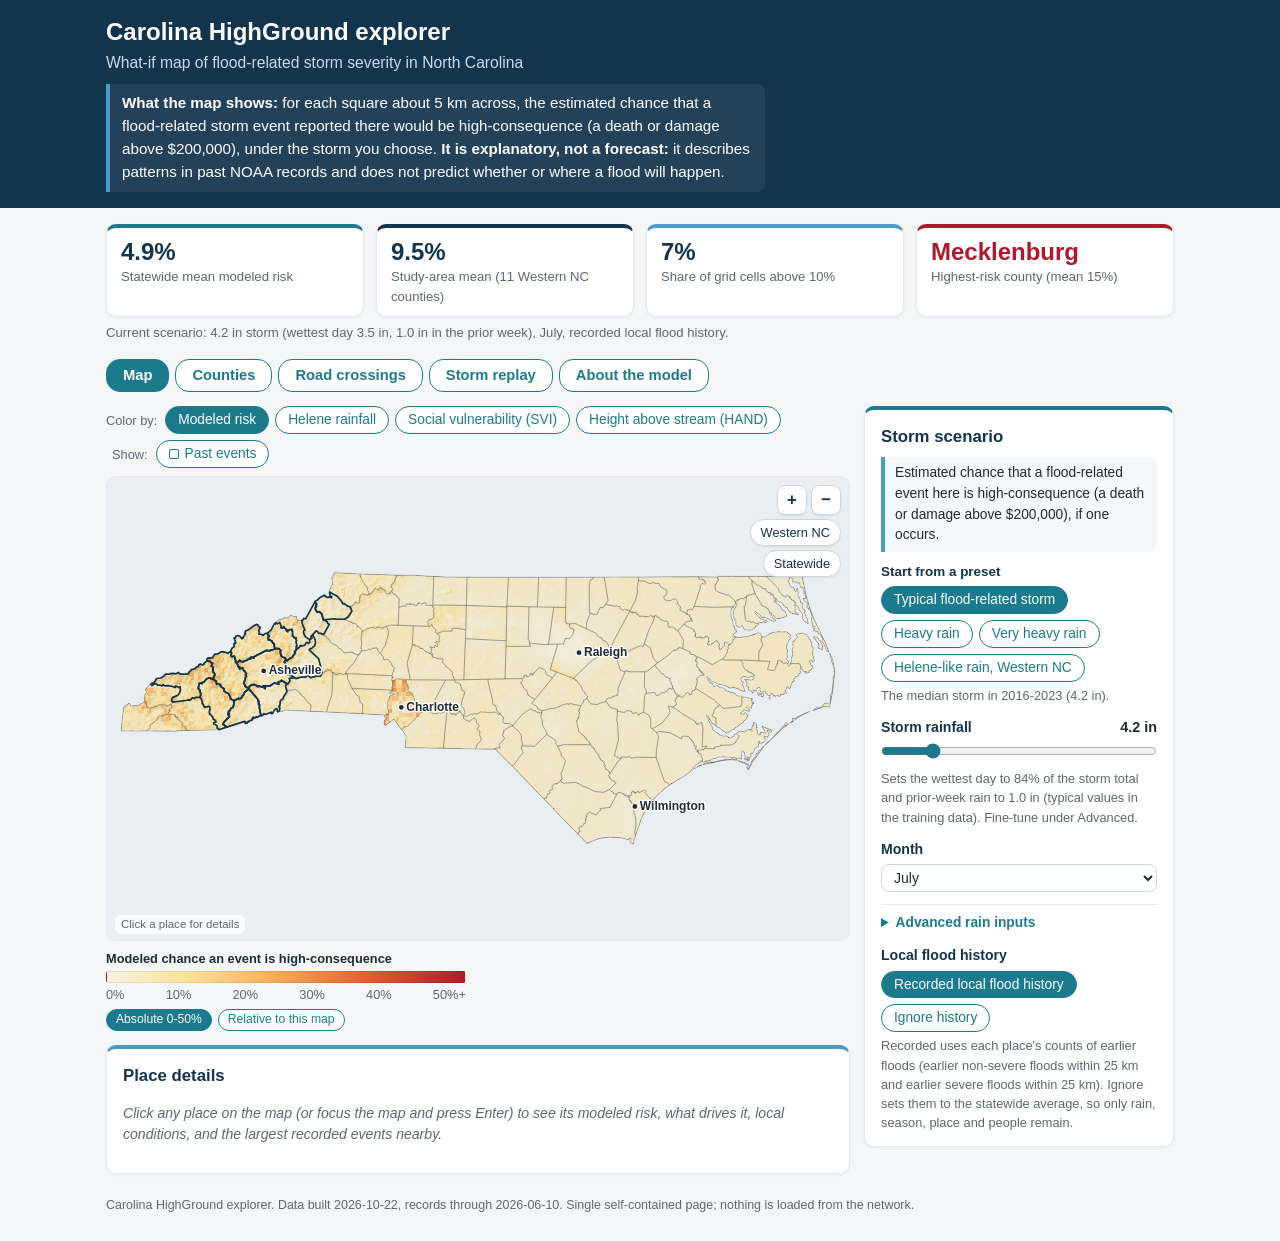
